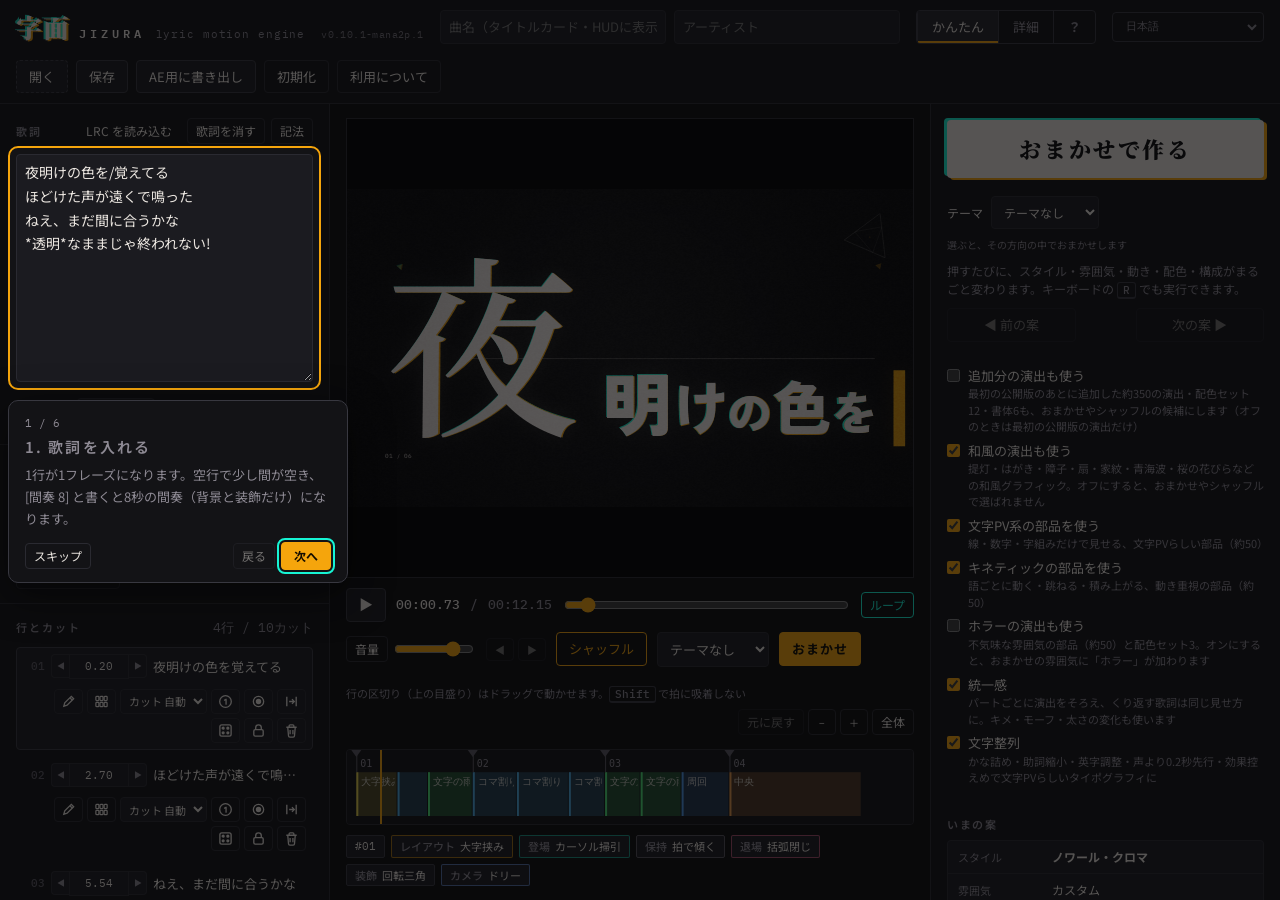
==== index.html @ fb98f635 "feat: 行開始秒の調整を上下スピンから左右ボタン（◀ 前へ / ▶ 後へ）に変更" ====
<!doctype html>
<html lang="ja">
<head>
<meta charset="utf-8">
<meta name="viewport" content="width=device-width, initial-scale=1, viewport-fit=cover">
<title>JIZURA 字面</title>
<meta name="description" content="歌詞を入れると文字PV（リリックモーション）を自動で組み立てて MP4 に書き出すブラウザアプリ">
<link rel="canonical" href="https://852wa.github.io/JIZURA/">
<link rel="alternate" hreflang="ja" href="https://852wa.github.io/JIZURA/">
<link rel="alternate" hreflang="en" href="https://852wa.github.io/JIZURA/en/">
<link rel="alternate" hreflang="zh-Hant" href="https://852wa.github.io/JIZURA/zh-hant/">
<link rel="alternate" hreflang="zh-Hans" href="https://852wa.github.io/JIZURA/zh-hans/">
<link rel="alternate" hreflang="ko" href="https://852wa.github.io/JIZURA/ko/">
<link rel="alternate" hreflang="id-ID" href="https://852wa.github.io/JIZURA/id/">
<link rel="alternate" hreflang="vi" href="https://852wa.github.io/JIZURA/vi/">
<meta property="og:type" content="website">
<meta property="og:title" content="JIZURA 字面">
<meta property="og:description" content="歌詞を入れると文字PV（リリックモーション）を自動で組み立てて MP4 に書き出すブラウザアプリ">
<meta property="og:url" content="https://852wa.github.io/JIZURA/">
<meta name="twitter:card" content="summary">
<link rel="preconnect" href="https://fonts.googleapis.com">
<link rel="preconnect" href="https://fonts.gstatic.com" crossorigin>
<style>
:root {
  color-scheme: dark;
  --ink: #0c0c0e;
  --panel: #131316;
  --raised: #1b1b20;
  --raised2: #232329;
  --line: #2a2a31;
  --line2: #383840;
  --text: #ece7e1;
  --muted: #8e8a94;
  --faint: #5d5a63;
  --amber: #f5a50c;
  --cyan: #16f4d4;
  --rose: #ff6f9c;
  --danger: #ff5a6a;
  --ui: "IBM Plex Sans JP", "Noto Sans JP", "Hiragino Sans", "Yu Gothic UI", "Meiryo", system-ui, sans-serif;
  --mono: "IBM Plex Mono", "SFMono-Regular", Consolas, monospace;
  --brand: "Zen Old Mincho", "Noto Serif JP", "Yu Mincho", serif;
  --r: 4px;
}
html, body { height: 100%; }
[hidden] { display: none !important; }
body { margin: 0; background: var(--ink); color: var(--text); font: 13px/1.5 var(--ui); -webkit-font-smoothing: antialiased; }
* { box-sizing: border-box; }
button, input, select, textarea { font: inherit; color: inherit; }
:focus-visible { outline: 2px solid var(--cyan); outline-offset: 2px; }
@media (prefers-reduced-motion: reduce) { * { transition: none !important; } }

#app { display: flex; flex-direction: column; min-height: 100%; }

/* ---------- top bar ---------- */
.bar { display: flex; align-items: center; gap: 16px; padding-block: 10px; padding-inline: 16px; border-bottom: 1px solid var(--line); background: var(--panel); flex-wrap: wrap; }
.brand { display: flex; align-items: baseline; gap: 10px; min-width: 0; }
.brand .mark { font: 900 26px/1 var(--brand); letter-spacing: 0.02em; color: var(--text); text-shadow: -2px -1px 0 rgba(22,244,212,0.85), 2px 1px 0 rgba(245,165,12,0.9); }
.brand .word { font: 600 12px/1 var(--mono); letter-spacing: 0.34em; color: var(--text); }
.brand .tag { font: 400 11px/1 var(--mono); color: var(--muted); letter-spacing: 0.08em; }
.brand .ver { font: 400 10px/1 var(--mono); color: var(--muted); opacity: 0.8; margin-left: 6px; letter-spacing: 0.04em; }
.proj { display: flex; gap: 8px; flex: 1 1 280px; min-width: 0; }
.proj input { flex: 1 1 0; min-width: 0; }
.acts { display: flex; gap: 8px; flex-wrap: wrap; }
.lang-switch { display: inline-flex; align-items: center; gap: 3px; flex: none; font: 500 11px var(--mono); border: 1px solid var(--line2); border-radius: var(--r); padding: 3px; }
.lang-switch a, .lang-switch span { display: inline-block; padding: 3px 7px; color: var(--muted); text-decoration: none; border-radius: 2px; }
.lang-switch a:hover { color: var(--text); background: var(--raised2); }
.lang-switch [aria-current=page] { color: var(--ink); background: var(--amber); }
html[lang=en] { --ui: system-ui, -apple-system, "Segoe UI", sans-serif; --brand: Georgia, "Times New Roman", serif; }
html[lang=zh-Hant] { --ui: "Noto Sans TC", "PingFang TC", "Microsoft JhengHei", system-ui, sans-serif; }
html[lang=ko] { --ui: "Noto Sans KR", "Apple SD Gothic Neo", "Malgun Gothic", system-ui, sans-serif; --brand: "Noto Serif KR", "AppleMyungjo", "Batang", serif; }
html[lang=en] .work { grid-template-columns: minmax(315px, 365px) minmax(0, 1fr) minmax(350px, 395px); }
html[lang=en] .slider { grid-template-columns: 124px minmax(0, 1fr) 36px 30px; }
html[lang=en] .now-row { grid-template-columns: 105px minmax(0, 1fr); }
html[lang=en] .font-row { grid-template-columns: 95px minmax(0, 1fr); }
html[lang=en] .ln .tools select { max-width: 130px; }
html[lang=en] .fields .field { overflow-wrap: anywhere; }
html[lang=en] .easy-grid button, html[lang=en] .tabs button { white-space: normal; line-height: 1.2; }

/* ---------- controls ---------- */
input[type=text], input[type=number], input:not([type]), select, textarea {
  background: var(--raised); border: 1px solid var(--line); border-radius: var(--r); padding: 6px 8px; min-width: 0;
}
input[type=number] { font-family: var(--mono); }
textarea { width: 100%; resize: vertical; line-height: 1.7; }
select { padding-right: 4px; }
button { background: var(--raised); border: 1px solid var(--line2); border-radius: var(--r); padding: 6px 12px; cursor: pointer; white-space: nowrap; }
button:hover { background: var(--raised2); border-color: #4a4a54; }
button:disabled { opacity: 0.45; cursor: not-allowed; }
button.small { padding: 3px 8px; font-size: 12px; }
button.ghost { background: transparent; border-color: var(--line); }
button.primary { background: var(--amber); color: #120c00; border-color: var(--amber); font-weight: 700; }
button.primary:hover { background: #ffb52a; }
button.accent { border-color: var(--amber); color: var(--amber); background: transparent; }
button.accent:hover { background: rgba(245,165,12,0.1); }
button[aria-pressed=true] { border-color: var(--cyan); color: var(--cyan); }
button.icon { padding: 4px 6px; line-height: 0; }
button.icon svg { width: 15px; height: 15px; }
label.file { position: relative; display: inline-flex; align-items: center; gap: 6px; background: var(--raised); border: 1px dashed var(--line2); border-radius: var(--r); padding: 6px 12px; cursor: pointer; }
label.file:hover { border-color: var(--amber); }
label.file input { position: absolute; inset: 0; opacity: 0; cursor: pointer; width: 100%; }
.muted { color: var(--muted); }
.mono { font-family: var(--mono); }
h2, h3 { margin: 0; font-weight: 600; }
h2 { font-size: 11px; letter-spacing: 0.18em; color: var(--muted); }
h3 { font-size: 11px; letter-spacing: 0.14em; color: var(--muted); margin-top: 18px; margin-bottom: 8px; }

/* ---------- workspace ---------- */
.work { flex: 1; display: grid; grid-template-columns: minmax(270px, 330px) minmax(0, 1fr) minmax(290px, 350px); min-height: 0; }
.col { min-width: 0; min-height: 0; }
.col-left, .col-right { background: var(--panel); overflow: auto; }
.col-left { border-right: 1px solid var(--line); }
.col-right { border-left: 1px solid var(--line); }
.sec { padding: 14px 16px; border-bottom: 1px solid var(--line); display: flex; flex-direction: column; gap: 10px; }
.sec-h { display: flex; align-items: center; justify-content: space-between; gap: 8px; }
#lyrics { min-height: 150px; font-size: 14px; }
.syntax { font-size: 12px; color: var(--muted); background: var(--raised); border: 1px solid var(--line); border-radius: var(--r); padding: 10px 12px; }
.syntax code { font-family: var(--mono); color: var(--amber); }
.syntax ul { margin: 0; padding-left: 16px; display: grid; gap: 3px; }
.row { display: flex; align-items: center; gap: 8px; flex-wrap: wrap; }
.audio-name { font-size: 12px; overflow-wrap: anywhere; }
.fields { display: grid; grid-template-columns: repeat(3, minmax(0, 1fr)); gap: 8px; }
.field { display: flex; flex-direction: column; gap: 4px; font-size: 11px; color: var(--muted); }
.field input, .field select { width: 100%; }
.tapbox { border: 1px solid var(--amber); border-radius: var(--r); padding: 10px; display: grid; gap: 8px; background: rgba(245,165,12,0.06); }
.tapbox .next { font-size: 15px; }
button.tap { font: 700 18px/1 var(--mono); letter-spacing: 0.2em; padding: 16px; background: var(--amber); color: #120c00; border-color: var(--amber); }
/* タップ同期中は行一覧の自動スクロールで押せなくなるので、左カラムの先頭に貼り付けて固定する */
.col-left > #tapPanel { position: sticky; top: 0; z-index: 20; margin: 10px 12px; background-color: var(--panel); background-image: linear-gradient(rgba(245,165,12,0.10), rgba(245,165,12,0.10)); box-shadow: 0 10px 24px rgba(0,0,0,0.5); }
.tapbox.compact .hint { display: none; }
.tapbox .tap-opts { display: flex; gap: 14px; align-items: center; flex-wrap: wrap; font-size: 12px; color: var(--muted); }
.tapbox .tap-opts label { display: inline-flex; gap: 6px; align-items: center; }
.tapbox .tap-count { margin-left: 10px; font: 700 22px/1 var(--mono); color: var(--amber); }
/* 固定レイアウトにならない広さ／高さのときは、左カラムがスクロールしないのでビューポートに重ねて固定する */
@media (max-width: 1180px), (max-height: 619px) {
  .col-left > #tapPanel { position: fixed; top: 8px; left: 8px; right: 8px; bottom: auto; margin: 0; max-height: 62vh; overflow: auto; box-shadow: 0 14px 40px rgba(0,0,0,0.6); }
}

/* line list */
#lineList { list-style: none; margin: 0; padding: 0; display: grid; gap: 6px; }
.ln { display: grid; grid-template-columns: 22px 96px minmax(0, 1fr); gap: 4px 6px; align-items: center; padding: 6px; border: 1px solid transparent; border-radius: var(--r); }
.ln:hover { background: var(--raised); }
.ln.cur { border-color: var(--line2); background: var(--raised); }
.ln .no { font: 500 11px var(--mono); color: var(--faint); text-align: right; }
.ln .time-wrap { display: inline-flex; align-items: center; position: relative; width: 100%; }
.ln .time-btn {
  background: var(--raised); border: 1px solid var(--line); color: var(--muted); cursor: pointer;
  padding: 0 4px; height: 24px; display: inline-flex; align-items: center; justify-content: center;
  font-size: 8px; line-height: 1; flex: none; width: 18px; user-select: none;
  transition: color 0.15s, border-color 0.15s, background 0.15s;
}
.ln .time-btn:hover { color: var(--text); border-color: var(--amber); background: var(--line2); }
.ln .time-btn:active { background: var(--amber); color: #120c00; }
.ln .time-prev { border-radius: var(--r) 0 0 var(--r); border-right: 0; }
.ln .time-next { border-radius: 0 var(--r) var(--r) 0; border-left: 0; }
.ln .time-wrap .time {
  border-radius: 0; text-align: center; padding: 3px 2px; min-width: 0; width: 100%; flex: 1; font-size: 11px;
}
.ln .time::-webkit-inner-spin-button, .ln .time::-webkit-outer-spin-button { -webkit-appearance: none; margin: 0; }
.ln .time { -moz-appearance: textfield; }
.ln .txt { overflow: hidden; text-overflow: ellipsis; white-space: nowrap; cursor: pointer; }
.ln .meta { grid-column: 2 / 4; display: flex; justify-content: space-between; align-items: flex-start; gap: 6px; flex-wrap: wrap; }
.ln .tools { display: flex; gap: 4px; flex: 0 1 auto; flex-wrap: wrap; justify-content: flex-end; margin-left: auto; }
.ln .tools select { padding: 2px 4px; font-size: 11px; max-width: 92px; width: auto; }
.ln .cuts { display: flex; gap: 4px; flex-wrap: wrap; min-width: 0; flex: 1 1 140px; }
.ln .cuts span { font-size: 10px; padding: 1px 6px; border-radius: 2px; border: 1px solid var(--line2); color: var(--muted); cursor: pointer; }
.ln .cuts span:hover { color: var(--text); border-color: var(--amber); }
.ln .cuts select.cut-lay { font-size: 10px; padding: 1px 4px; max-width: 112px; border: 1px solid var(--line2); border-radius: 2px; background: var(--raised); color: var(--text); }
.ln .cuts select.cut-lay.is-forced { border-color: var(--amber); color: var(--text); }
.warn-speed { display: inline-flex; align-items: center; gap: 2px; font-size: 10px; line-height: 14px; padding: 0 4px; border-radius: 3px; background: rgba(255, 90, 106, 0.18); border: 1px solid var(--danger, #ff5a6a); color: #ff8a96; font-family: var(--mono); font-weight: 600; cursor: help; vertical-align: 1px; margin-left: 6px; }

/* ---------- stage ---------- */
.col-stage { display: flex; flex-direction: column; gap: 10px; padding: 14px 16px; min-width: 0; }
.viewport { position: relative; width: 100%; background: #000; border: 1px solid var(--line); display: grid; place-items: center; overflow: hidden; }
.viewport canvas { display: block; width: 100%; height: auto; max-height: 68vh; object-fit: contain; }
.field-wide { grid-column: span 2; }
.lang-row { display: flex; align-items: center; flex-wrap: wrap; gap: 6px; margin-top: 6px; font-size: 11px; color: var(--muted); }
.lang-row select { width: auto; }
.key-badge { position: absolute; right: 10px; top: 10px; background: rgba(12,12,14,0.78); border: 1px solid var(--line2); color: #fff; padding: 3px 8px; border-radius: var(--r); font-size: 11px; pointer-events: none; letter-spacing: .04em; }
.key-badge i { display: inline-block; width: 9px; height: 9px; border-radius: 2px; margin-right: 6px; vertical-align: -1px; border: 1px solid rgba(255,255,255,.5); }
.overlay-msg { position: absolute; left: 12px; bottom: 12px; background: rgba(12,12,14,0.85); border: 1px solid var(--line2); padding: 6px 10px; border-radius: var(--r); font-size: 12px; }
.transport { display: flex; align-items: center; gap: 10px; flex-wrap: wrap; }
.transport .vol { display: inline-flex; align-items: center; gap: 4px; }
.transport .vol input[type=range] { flex: 0 0 80px; width: 80px; }
#btnLoop[data-mode="line"], #btnLoop[data-mode="cut"] { color: var(--amber); }
#btnLoop[aria-pressed="false"] { opacity: 0.55; }
.transport .tc { font: 500 13px var(--mono); font-variant-numeric: tabular-nums; }
.transport input[type=range] { flex: 1 1 160px; accent-color: var(--amber); }
button.play { width: 40px; height: 34px; padding: 0; font-size: 14px; }
/* timeline controls, export range, line tools */
.tl-bar { display: flex; justify-content: space-between; align-items: center; gap: 8px; margin: 8px 0 4px; flex-wrap: wrap; }
.tl-hint { font-size: 11px; }
.tl-btns { display: flex; gap: 4px; margin-left: auto; }
.rng-row { display: flex; align-items: center; gap: 6px; flex-wrap: wrap; margin: 10px 0 2px; font-size: 12px; }
.rng-row select { width: auto; max-width: 150px; }
.rng-lab { color: var(--muted); font-size: 11px; }
.rngInfo { font-size: 11px; }
.ln.in-range { border-color: var(--amber); }
.ln.is-inter .txt { color: var(--muted); font-style: italic; }
.ln .txt-edit { width: 100%; padding: 3px 6px; font-size: 13px; }
.ln .tools .icon[aria-pressed=true] { color: var(--amber); }
.ln .tools .del:hover { color: var(--danger); border-color: var(--danger); }
#timeline { width: 100%; height: 76px; display: block; background: var(--panel); border: 1px solid var(--line); border-radius: var(--r); cursor: pointer; touch-action: none; }
.cutinfo { display: flex; gap: 6px; flex-wrap: wrap; align-items: center; min-height: 26px; flex: none; }
.cutinfo .cut-roll { margin-left: 2px; }
.chip { font-size: 11px; padding: 2px 8px; border-radius: 2px; border: 1px solid var(--line2); color: var(--text); background: var(--raised); }
.chip b { font-weight: 500; color: var(--muted); margin-right: 5px; }
button.chip { cursor: pointer; font: inherit; }
button.chip:hover { border-color: var(--amber); color: var(--text); }
button.chip.is-forced { border-color: var(--amber); }
button.chip[aria-pressed=true] { border-color: var(--cyan); color: var(--cyan); }
.cut-pick { border: 1px solid var(--line); border-radius: var(--r); background: var(--panel); padding: 8px; max-height: min(42vh, 420px); overflow: auto; }
.cut-pick-h { display: flex; align-items: center; gap: 8px; margin-bottom: 8px; position: sticky; top: 0; background: var(--panel); z-index: 1; padding-bottom: 4px; }
.cut-pick-h strong { font-size: 12px; }
.cut-pick-h .muted { flex: 1; font-size: 11px; }
.cut-pick .tech-grid { display: grid; grid-template-columns: repeat(auto-fill, minmax(112px, 1fr)); gap: 8px; padding: 0; min-height: 96px; }
.cut-pick .tcard { cursor: pointer; width: 100%; text-align: left; }
.cut-pick .tcard.is-on { border-color: var(--amber); box-shadow: 0 0 0 1px var(--amber); }
.cut-pick .tcard canvas { width: 100%; aspect-ratio: 16 / 9; display: block; background: #0c0c0e; }
.chip { font-size: 11px; padding: 2px 8px; border-radius: 2px; border: 1px solid var(--line2); color: var(--text); background: var(--raised); }
.chip b { font-weight: 500; color: var(--muted); margin-right: 5px; }
.chip.l { border-color: rgba(245,165,12,0.6); }
.chip.e { border-color: rgba(22,244,212,0.55); }
.chip.x { border-color: rgba(255,111,156,0.6); }
.chip.h { border-color: #55525c; }
.hint { font-size: 12px; color: var(--muted); }

/* ---------- right panel ---------- */
.tabs { display: grid; grid-template-columns: repeat(4, 1fr); border-bottom: 1px solid var(--line); position: sticky; top: 0; background: var(--panel); z-index: 2; }
.tabs button { border: 0; border-radius: 0; background: transparent; padding: 11px 4px; color: var(--muted); border-bottom: 2px solid transparent; }
.tabs button[aria-selected=true] { color: var(--text); border-bottom-color: var(--amber); }
.tabpane { padding: 14px 16px 24px; }
.style-grid { display: grid; grid-template-columns: repeat(3, minmax(0, 1fr)); gap: 8px; }
.stile { display: flex; flex-direction: column; gap: 5px; padding: 0; border: 1px solid var(--line); background: transparent; border-radius: var(--r); overflow: hidden; text-align: left; }
.stile canvas { width: 100%; aspect-ratio: 16 / 9; display: block; }
.stile span { font-size: 11px; padding: 0 7px 6px; white-space: nowrap; overflow: hidden; text-overflow: ellipsis; }
.stile[aria-pressed=true] { border-color: var(--amber); box-shadow: 0 0 0 1px var(--amber); color: var(--text); }
.slider { display: grid; grid-template-columns: 96px minmax(0, 1fr) 36px 30px; gap: 8px; align-items: center; margin-bottom: 8px; }
.slider input { width: 100%; accent-color: var(--amber); }
.slider output { font: 500 11px var(--mono); color: var(--muted); text-align: right; }
.checks { display: grid; grid-template-columns: repeat(2, minmax(0, 1fr)); gap: 3px 10px; }
.checks label { display: flex; align-items: center; gap: 6px; font-size: 12px; padding: 2px 0; }
.checks input { accent-color: var(--amber); }
.tgroup .checks.tech-grid { display: grid; grid-template-columns: repeat(auto-fill, minmax(128px, 1fr)); gap: 8px; padding: 0 10px 10px; }
.tcard { display: flex; flex-direction: column; gap: 4px; padding: 0; border: 1px solid var(--line); border-radius: var(--r); overflow: hidden; background: var(--panel); cursor: pointer; }
.tcard:hover { border-color: var(--line2); }
.tcard canvas { width: 100%; aspect-ratio: 16 / 9; display: block; background: #0c0c0e; }
.tcard .tcard-name { display: flex; align-items: center; gap: 5px; font-size: 11px; padding: 0 6px 6px; min-width: 0; }
.tcard .tcard-name span { white-space: nowrap; overflow: hidden; text-overflow: ellipsis; min-width: 0; }
.tcard.set-off { opacity: 0.5; }
.group-h { display: flex; justify-content: space-between; align-items: center; margin-top: 16px; margin-bottom: 6px; }
.tgroup { border: 1px solid var(--line); border-radius: var(--r); margin-bottom: 8px; background: var(--raised); }
.tgroup summary { display: flex; justify-content: space-between; align-items: center; padding: 8px 10px; cursor: pointer; list-style: none; font-size: 12px; }
.tgroup summary::-webkit-details-marker { display: none; }
.tgroup summary::before { content: '▸'; color: var(--muted); margin-right: 8px; transition: transform .15s; }
.tgroup[open] summary::before { transform: rotate(90deg); }
.tgroup .tg-name { flex: 1; font-weight: 600; }
.tgroup .tg-cnt { color: var(--muted); font-size: 11px; }
/* locks: same look as the per-line lock button (icon ghost + SVG, accent colour while pressed) */
.tgroup summary .lk { flex: none; margin-left: 6px; }
.lk[aria-pressed="true"] { color: var(--amber); }
.tgroup .tg-tools { display: flex; gap: 6px; padding: 0 10px 8px; }
.tgroup .checks { padding: 0 10px 10px; }
.chip.t { border-color: rgba(180,140,255,0.6); }
.chip.b { border-color: rgba(120,200,120,0.55); }
.chip.c { border-color: rgba(120,170,255,0.6); }
.group-h:first-child { margin-top: 0; }
.color-row { display: grid; grid-template-columns: repeat(3, minmax(0, 1fr)); gap: 8px; }
.color-row label { display: flex; flex-direction: column; gap: 3px; font-size: 11px; color: var(--muted); }
.color-row input[type=color] { width: 100%; height: 28px; padding: 0; border: 1px solid var(--line); background: transparent; border-radius: var(--r); }
.font-row { display: grid; grid-template-columns: 70px minmax(0, 1fr); gap: 8px; align-items: center; margin-bottom: 6px; font-size: 12px; }
.progress { height: 6px; background: var(--raised2); border-radius: 3px; overflow: hidden; }
.progress i { display: block; height: 100%; width: 0; background: linear-gradient(90deg, var(--cyan), var(--amber)); }
.outbtns { display: grid; gap: 8px; margin-top: 12px; }
.outbtns button { padding: 10px 12px; }
.note { font-size: 12px; color: var(--muted); border-left: 2px solid var(--line2); padding-left: 10px; margin-top: 12px; }
.kbd { font: 500 11px var(--mono); border: 1px solid var(--line2); border-bottom-width: 2px; padding: 0 5px; border-radius: 3px; }

label.check { display: flex; align-items: flex-start; gap: 8px; margin-bottom: 8px; cursor: pointer; }
label.check input { margin: 3px 0 0; flex: none; accent-color: var(--amber); }
label.check small { display: block; font-size: 11px; color: var(--muted); }

/* ---------- modes / おまかせ ---------- */
.modes { display: inline-flex; border: 1px solid var(--line2); border-radius: var(--r); overflow: hidden; }
.modes button { border: 0; border-radius: 0; background: transparent; padding: 6px 14px; color: var(--muted); }
.modes button + button { border-left: 1px solid var(--line2); }
.modes button[aria-pressed=true] { background: var(--raised2); color: var(--text); box-shadow: inset 0 -2px 0 var(--amber); }
#app.is-easy .tabs, #app.is-easy .tabpane, #app.is-easy .pro-only { display: none !important; }
.hist-btns { display: inline-flex; gap: 4px; }
button.icon-txt { font-size: 10px; min-width: 28px; }
.transport #btnOmakase { letter-spacing: 0.08em; }

.easy { padding: 16px 16px 28px; display: grid; gap: 18px; }
.easy h3 { margin: 0 0 8px; }
.easy-hero { display: grid; gap: 10px; }
button.omakase {
  position: relative; padding: 18px 14px; font: 900 22px/1 var(--brand); letter-spacing: 0.12em;
  background: var(--text); color: var(--ink); border: 0; border-radius: var(--r);
  box-shadow: -3px -2px 0 var(--cyan), 3px 2px 0 var(--amber);
  transition: transform .12s ease, box-shadow .12s ease;
}
button.omakase:hover { background: #fff; box-shadow: -5px -3px 0 var(--cyan), 5px 3px 0 var(--amber); }
button.omakase:active { transform: translateY(1px) scale(0.99); box-shadow: -1px -1px 0 var(--cyan), 1px 1px 0 var(--amber); }
button.omakase:disabled { box-shadow: none; }
.easy-hero .hint { margin: 0; }
.hist-row { display: grid; grid-template-columns: 1fr auto 1fr; gap: 8px; align-items: center; }
.hist-row #histPos { font-size: 11px; text-align: center; min-width: 44px; }
.now { display: grid; gap: 1px; background: var(--line); border: 1px solid var(--line); border-radius: var(--r); overflow: hidden; }
.now-row { display: grid; grid-template-columns: 84px minmax(0, 1fr); gap: 10px; align-items: center; padding: 7px 10px; background: var(--raised); font-size: 12px; }
.now-row .k { color: var(--muted); font-size: 11px; }
.now-row .v { display: flex; align-items: center; gap: 8px; min-width: 0; overflow: hidden; text-overflow: ellipsis; white-space: nowrap; }
.now-row b { font-weight: 700; }
.tagl { font: 500 10px var(--mono); color: var(--cyan); border: 1px solid rgba(22,244,212,0.5); padding: 0 5px; border-radius: 2px; }
.easy-grid { display: grid; grid-template-columns: repeat(2, minmax(0, 1fr)); gap: 8px; }
.easy-grid button { padding: 10px 8px; }
.easy .fields { display: grid; grid-template-columns: repeat(3, minmax(0, 1fr)); gap: 8px; }
.easy .exp-box { margin-top: 10px; }
.swatches { display: inline-flex; gap: 3px; vertical-align: middle; }
.swatches i { width: 16px; height: 16px; border-radius: 2px; border: 1px solid rgba(255,255,255,0.18); display: inline-block; }
#paletteSwatch i { width: 22px; height: 22px; }
.toast {
  position: absolute; top: 12px; left: 50%; transform: translate(-50%, -6px); opacity: 0;
  display: flex; align-items: center; gap: 10px; max-width: calc(100% - 24px);
  background: rgba(12,12,14,0.9); border: 1px solid var(--line2); border-left: 2px solid var(--amber);
  padding: 7px 12px; border-radius: var(--r); font-size: 12px; white-space: nowrap; overflow: hidden; text-overflow: ellipsis; pointer-events: none;
  transition: opacity .2s ease, transform .2s ease;
}
.toast.in { opacity: 1; transform: translate(-50%, 0); }
.toast.out { opacity: 0; transform: translate(-50%, -6px); }

/* ---------- 利用について ---------- */
button.linkish { background: none; border: 0; padding: 4px 0; color: var(--muted); font-size: 12px; text-decoration: underline; text-underline-offset: 3px; cursor: pointer; justify-self: start; }
button.linkish:hover { color: var(--text); background: none; }
dialog.terms { width: min(520px, calc(100vw - 32px)); max-height: calc(100vh - 48px); overflow: auto; padding: 22px 24px 18px; background: var(--panel); color: var(--text); border: 1px solid var(--line2); border-radius: 8px; box-shadow: 0 20px 60px rgba(0,0,0,0.55); }
dialog.terms .reset-list { margin: 0 0 12px; padding-left: 18px; display: grid; gap: 3px; font-size: 13px; }
button.danger { background: #c9433a; border-color: #c9433a; color: #fff; font-weight: 700; }
button.danger:hover { background: #dd5146; }
.sec-btns { display: inline-flex; gap: 6px; }
.sec-btns label.file.small { padding: 3px 8px; font-size: 12px; border-style: solid; border-color: transparent; background: transparent; color: var(--fg, inherit); }
.sec-btns label.file.small:hover { border-color: var(--amber); }
dialog.terms::backdrop { background: rgba(6,6,8,0.66); }
dialog.terms h2 { font-size: 15px; letter-spacing: 0.08em; color: var(--text); margin: 0 0 14px; }
dialog.terms p { margin: 0 0 10px; line-height: 1.75; font-size: 13px; }
dialog.terms a { color: var(--cyan); word-break: break-all; }
.terms-main { border-left: 3px solid var(--amber); background: var(--raised); padding: 12px 14px 4px; border-radius: 0 var(--r) var(--r) 0; margin-bottom: 14px; }
.terms-main .terms-big { font-size: 15px; }
.terms-main strong { color: var(--amber); font-weight: 700; }
.terms-sub { color: var(--muted); font-size: 12px !important; }
.terms-note { font-size: 12px !important; }
.terms-oss { font-size: 12px; color: var(--muted); margin: 4px 0 14px; }
.terms-oss summary { cursor: pointer; }
.terms-oss p { font-size: 12px !important; margin-top: 6px; }
.terms-foot { display: flex; justify-content: space-between; align-items: center; gap: 12px; border-top: 1px solid var(--line); padding-top: 12px; }

/* ---------- fixed workspace (wide & tall enough windows) ----------
   The page no longer scrolls as a whole: the header and the preview + timeline stay put, and the
   lyrics / line list (left) and settings (right) scroll inside their own columns. */
@media (min-width: 1181px) and (min-height: 620px) {
  html.fixed-ok body { overflow: hidden; }
  html.fixed-ok #app { height: 100vh; height: 100dvh; min-height: 0; }
  html.fixed-ok .work { overflow: hidden; }
  html.fixed-ok .col-left, html.fixed-ok .col-right { overscroll-behavior: contain; }
  html.fixed-ok .col-stage { overflow: hidden auto; }
  html.fixed-ok .viewport { flex: 1 1 0; min-height: 180px; }
  html.fixed-ok .viewport canvas { max-height: none; }
}

/* ---------- responsive ---------- */
@media (max-width: 1180px) {
  .work { grid-template-columns: minmax(0, 1fr) minmax(0, 1fr); }
  html[lang=en] .work { grid-template-columns: minmax(0, 1fr) minmax(0, 1fr); }
  .col-stage { grid-column: 1 / -1; order: -1; }
  .col-left { border-right: 1px solid var(--line); }
  .col-right { border-left: 0; }
}
@media (max-width: 760px) {
  .work { grid-template-columns: minmax(0, 1fr); }
  html[lang=en] .work { grid-template-columns: minmax(0, 1fr); }
  .col-left, .col-right { border: 0; border-top: 1px solid var(--line); }
  .bar { gap: 10px; }
  .brand .tag { display: none; }
  .fields { grid-template-columns: repeat(2, minmax(0, 1fr)); }
  .easy .fields { grid-template-columns: repeat(3, minmax(0, 1fr)); }
  #app.is-easy .col-right { order: 0; border-top: 1px solid var(--line); }
  #app.is-easy .col-left { order: 1; }
  .transport .hist-btns { display: none; }
}

/* 追加分 / 和風 switches + badges */
.pick-sets { margin: 12px 0 6px; text-align: left; }
.pick-sets label.check { margin-bottom: 6px; }
.easy-hero .pick-sets { margin-top: 14px; }
.set-badge { display: inline-block; margin-left: 4px; padding: 0 4px; border: 1px solid var(--amber); border-radius: 3px; color: var(--amber); font-size: 10px; line-height: 15px; vertical-align: 1px; }
.set-badge.ex { border-color: var(--cyan, #4cc9d9); color: var(--cyan, #4cc9d9); }
.set-badge.set-horror { border-color: #c0544a; color: #e0786e; }
.set-badge.set-typo { border-color: #9aa3ad; color: #c5ccd3; }
.set-badge.set-kinetic { border-color: #7fbf6a; color: #9fd98a; }
.checks label.set-off { opacity: 0.45; }
.checks label.set-off .set-badge { border-color: var(--muted); color: var(--muted); }
.stile { position: relative; }
.stile .badges { position: absolute; top: 4px; left: 4px; padding: 0; display: flex; gap: 3px; }
.stile .set-badge { margin: 0; padding: 0 4px; font-size: 10px; line-height: 15px; background: rgba(0,0,0,0.55); }
.stile.set-off { opacity: 0.55; }

/* ---------- かんたんモードの案内ツアー ---------- */
.tour { position: fixed; inset: 0; z-index: 200; pointer-events: auto; }
.tour-spot { position: fixed; border-radius: 8px; box-shadow: 0 0 0 9999px rgba(8, 8, 10, 0.66); outline: 2px solid var(--amber); transition: all 0.22s ease; pointer-events: none; }
.tour-bub { position: fixed; width: min(340px, calc(100vw - 24px)); background: var(--panel); color: var(--text); border: 1px solid var(--line2); border-radius: 10px; padding: 14px 16px 12px; box-shadow: 0 12px 40px rgba(0,0,0,0.5); transition: top 0.22s ease, left 0.22s ease; }
.tour-step { font-size: 11px; }
.tour-title { margin: 4px 0 6px; font-size: 15px; }
.tour-text { margin: 0 0 12px; font-size: 13px; line-height: 1.7; color: var(--muted); }
.tour-nav { display: flex; gap: 6px; align-items: center; }
.tour-sp { flex: 1; }
.tour-btn { min-width: 30px; font-weight: 700; }
button.small.primary { padding: 4px 12px; }

.lang-switch select { font: 500 11px var(--mono); padding: 3px 6px; width: auto; background: transparent; color: var(--muted); border: none; }
.sr-only { position: absolute; width: 1px; height: 1px; overflow: hidden; clip: rect(0 0 0 0); white-space: nowrap; }
.unify-box { margin-bottom: 10px; padding-bottom: 6px; border-bottom: 1px solid var(--line); }
.center-dir { gap: 6px; margin: -2px 0 8px 26px; font-size: 12px; }
.center-dir select { width: auto; }

/* ================= スマホ mode (#app.is-mobile) =================
   one column: sticky header with おまかせ, the preview right under it, then folding sections */
.omk-top, .menu-btn { display: none; }
.mode-mobile { display: none; }
@media (max-width: 900px), (pointer: coarse) { .mode-mobile { display: inline-block; } }
#app.is-mobile .mode-mobile { display: inline-block; }
#app.is-mobile .bar { position: sticky; top: 0; z-index: 40; gap: 8px; padding: 8px 10px; }
#app.is-mobile .brand .tag, #app.is-mobile .brand .word, #app.is-mobile .tour-btn { display: none; }
#app.is-mobile .brand .mark { font-size: 22px; }
#app.is-mobile .omk-top, #app.is-mobile .menu-btn { display: inline-block; }
#app.is-mobile .omk-top { order: 2; margin-left: auto; padding: 9px 16px; font-size: 15px; }
#app.is-mobile .menu-btn { order: 3; padding: 9px 10px; }
#app.is-mobile .modes { order: 4; flex: 1 1 100%; }
#app.is-mobile .modes button { flex: 1 1 0; padding: 7px 4px; }
#app.is-mobile .proj, #app.is-mobile .acts, #app.is-mobile .lang-switch { display: none; order: 5; flex: 1 1 100%; }
#app.is-mobile.menu-open .proj, #app.is-mobile.menu-open .acts, #app.is-mobile.menu-open .lang-switch { display: flex; }
#app.is-mobile .acts > * { flex: 1 1 auto; }
#app.is-mobile .work { display: flex; flex-direction: column; overflow: visible; }
#app.is-mobile .col-left, #app.is-mobile .col-right { overflow: visible; border: 0; border-top: 1px solid var(--line); }
#app.is-mobile .col-stage { order: -1; position: sticky; top: var(--mbar, 96px); z-index: 30; background: var(--ink); padding: 8px 10px; gap: 6px; box-shadow: 0 8px 18px rgba(0,0,0,0.45); }
#app.is-mobile .viewport canvas { max-height: 34vh; }
#app.is-mobile .tl-bar, #app.is-mobile #timeline, #app.is-mobile .cutinfo, #app.is-mobile .transport .vol, #app.is-mobile #btnLoop, #app.is-mobile #btnShuffle, #app.is-mobile #btnOmakase { display: none; }
#app.is-mobile .transport { gap: 8px; flex-wrap: nowrap; }
#app.is-mobile .transport .hist-btns { display: inline-flex; }
#app.is-mobile .col-right { order: 0; }
#app.is-mobile .col-left { order: 1; }
#app.is-mobile .easy-hero .omakase { display: none; }
#app.is-mobile button, #app.is-mobile select, #app.is-mobile input[type=text], #app.is-mobile label.file { min-height: 40px; }
#app.is-mobile button.small, #app.is-mobile .ln button, #app.is-mobile .ln select { min-height: 34px; }
#app.is-mobile .easy .fields, #app.is-mobile .fields { grid-template-columns: repeat(2, minmax(0, 1fr)); }
/* folding sections: tap the heading */
#app.is-mobile .sec > .sec-h h2 { cursor: pointer; font-size: 13px; }
#app.is-mobile .sec > .sec-h h2::before { content: '▾'; display: inline-block; width: 1.2em; color: var(--amber); }
#app.is-mobile .sec.fold > .sec-h h2::before { content: '▸'; }
#app.is-mobile .sec.fold > :not(.sec-h) { display: none !important; }
/* lines: one compact row each, tap to open its tools */
#app.is-mobile .ln { grid-template-columns: 22px minmax(0, 1fr); padding: 8px 6px; }
#app.is-mobile .ln .time-wrap, #app.is-mobile .ln .time { display: none; }
#app.is-mobile .ln .meta { display: none; grid-column: 1 / -1; }
#app.is-mobile .ln.open .meta { display: block; }
#app.is-mobile .ln .txt { white-space: nowrap; overflow: hidden; text-overflow: ellipsis; }
#app.is-mobile .ln.open .txt { white-space: normal; }
.exp-share { width: 100%; margin-bottom: 8px; }
#app.is-mobile .transport .tc.muted, #app.is-mobile #timeDur { display: none; }
#app.is-mobile .transport input[type=range] { flex: 1 1 40px; min-width: 0; }
#app.is-mobile .transport .hist-btns button { min-width: 36px; padding: 4px 8px; }
#app.is-mobile button.play { flex: none; width: 44px; }

/* カットの開始時刻 (詳細モード) and the cut playing now */
.ln .cut-pair { display: inline-flex; min-width: 0; gap: 2px; align-items: center; }
.ln .cut-time { width: 64px; font-size: 11px; padding: 2px 4px; }
.ln .cut-time.is-forced { border-color: var(--amber); }
.ln .cut-lay.playing { box-shadow: 0 0 0 2px var(--amber); }
.theme-row { display: flex; align-items: center; gap: 8px; flex-wrap: wrap; font-size: 12px; margin-top: 8px; }
.theme-row select { min-width: 9em; }
#app.is-easy .ln .cut-pair { display: none; }
.outbtns.out-png { grid-template-columns: repeat(auto-fit, minmax(140px, 1fr)); margin-top: 8px; }
.outbtns.out-png button { padding: 8px 10px; font-size: 12px; }
/* layout menus are filled on first use: keep their width fixed so nothing jumps */
.ln .cuts select.cut-lay { width: 112px; }
.ln .tools select.lay { width: 112px; }
.overlay-list { display: flex; flex-direction: column; gap: 6px; }
.overlay-item { display: flex; align-items: center; gap: 8px; padding: 4px 8px; background: var(--raised); border: 1px solid var(--line); border-radius: var(--r); font-size: 11px; }
.overlay-item img { width: 32px; height: 32px; object-fit: contain; background: #000; border-radius: 2px; }
.overlay-item .ov-name { flex: 1; overflow: hidden; text-overflow: ellipsis; white-space: nowrap; }
.overlay-item label { display: inline-flex; align-items: center; gap: 3px; font-size: 10px; color: var(--muted); }

/* ---------- 6 Variants Selector ---------- */
.variants-grid {
  display: grid;
  grid-template-columns: repeat(3, 1fr);
  gap: 12px;
  max-height: 68vh;
  overflow-y: auto;
  padding: 4px;
}
@media (max-width: 680px) {
  .variants-grid { grid-template-columns: repeat(2, 1fr); gap: 8px; }
}
@media (max-width: 440px) {
  .variants-grid { grid-template-columns: 1fr; }
}
.variant-card {
  background: var(--bg-card, rgba(255,255,255,0.04));
  border: 1px solid var(--border, rgba(255,255,255,0.12));
  border-radius: 8px;
  padding: 8px;
  cursor: pointer;
  display: flex;
  flex-direction: column;
  gap: 6px;
  text-align: left;
  transition: transform 0.15s ease, border-color 0.15s ease, box-shadow 0.15s ease;
  user-select: none;
}
.variant-card:hover, .variant-card:focus-visible {
  border-color: var(--cyan, #00e5ff);
  transform: translateY(-2px);
  box-shadow: 0 4px 14px rgba(0, 229, 255, 0.22);
  outline: none;
}
.variant-cv-wrap {
  width: 100%;
  aspect-ratio: 16 / 9;
  background: #000;
  border-radius: 4px;
  overflow: hidden;
  display: flex;
  align-items: center;
  justify-content: center;
  border: 1px solid rgba(255,255,255,0.08);
}
.variant-cv {
  width: 100%;
  height: 100%;
  object-fit: contain;
  display: block;
}
.variant-header {
  display: flex;
  align-items: center;
  justify-content: space-between;
  gap: 6px;
}
.variant-title {
  font-weight: 600;
  font-size: 0.85rem;
  color: var(--fg, #eee);
  white-space: nowrap;
  overflow: hidden;
  text-overflow: ellipsis;
}
.variant-tag {
  font-size: 0.68rem;
  padding: 2px 5px;
  border-radius: 3px;
  background: rgba(0, 229, 255, 0.14);
  color: var(--cyan, #00e5ff);
  white-space: nowrap;
}
.variant-desc {
  font-size: 0.72rem;
  color: var(--muted, #999);
  line-height: 1.35;
  margin: 0;
}

</style>
</head>
<body>
<div id="tour" class="tour" hidden role="dialog" aria-modal="true" aria-labelledby="tourTitle">
  <div class="tour-spot"></div>
  <div class="tour-bub">
    <div class="tour-step mono muted"></div>
    <h3 id="tourTitle" class="tour-title"></h3>
    <p class="tour-text"></p>
    <div class="tour-nav"><button class="tour-skip ghost small">スキップ</button><span class="tour-sp"></span><button class="tour-prev ghost small">戻る</button><button class="tour-next primary small">次へ</button></div>
  </div>
</div>
<div id="app">
  <header class="bar">
    <div class="brand"><span class="mark" aria-hidden="true">字面</span><span class="word">JIZURA</span><span class="tag">lyric motion engine</span><span class="ver">v0.10.1-mana2p.1</span></div>
    <div class="proj">
      <input id="songTitle" type="text" placeholder="曲名（タイトルカード・HUDに表示）" aria-label="曲名">
      <input id="songArtist" type="text" placeholder="アーティスト" aria-label="アーティスト">
    </div>
    <button id="btnOmakaseTop" class="primary omk-top" title="スタイル・雰囲気・演出・配色をまるごとランダムに">おまかせ</button>
    <button id="btnMenu" class="ghost menu-btn" aria-expanded="false" aria-controls="appMenu">メニュー</button>
    <div class="modes" role="group" aria-label="表示モード">
      <button id="modeMobile" class="mode-mobile" aria-pressed="false" title="スマホ向けの画面（おまかせを上に固定、行はたたんで表示）">スマホ</button>
      <button id="modeEasy" aria-pressed="false" title="おまかせボタン中心のシンプルな画面">かんたん</button>
      <button id="modePro" aria-pressed="true" title="すべての設定を表示">詳細</button>
      <button id="btnTour" class="ghost tour-btn" title="かんたんモードの使い方を案内します" aria-label="使い方の案内">？</button>
    </div>
    <label class="lang-switch"><span class="sr-only">Language</span><select aria-label="Language" onchange="if(this.value)location.href=this.value"><option value="index.html" lang="ja" selected>日本語</option><option value="en/index.html" lang="en">English</option><option value="zh-hant/index.html" lang="zh-Hant">繁體中文</option><option value="zh-hans/index.html" lang="zh-Hans">简体中文</option><option value="ko/index.html" lang="ko">한국어</option><option value="id/index.html" lang="id-ID">Bahasa Indonesia</option><option value="vi/index.html" lang="vi">Tiếng Việt</option></select></label>
    <div class="acts">
      <label class="file" title="保存したプロジェクト(.json)を開く">開く<input id="fileProject" type="file" accept=".json,application/json"></label>
      <button id="btnSave" title="プロジェクトを .json で保存">保存</button>
      <button id="btnAE" title="After Effects パネル用の構成データを書き出す">AE用に書き出し</button>
      <button id="btnReset" class="ghost" title="歌詞・曲・設定・履歴をすべて消して、最初の状態に戻します">初期化</button>
      <button id="btnTerms" class="ghost terms-open" title="出力物の権利とライセンス">利用について</button>
    </div>
  </header>

  <main class="work">
    <!-- ================= left: lyrics & timing ================= -->
    <section class="col col-left" aria-label="歌詞とタイミング">
      <div id="tapPanel" class="tapbox" hidden>
          <div class="hint">曲に合わせて、各行が始まる瞬間に <span class="kbd">Space</span> かボタンを押してください。押し間違えたら <span class="kbd">Backspace</span> か「1つ戻る」。途中の行からやり直すときは、行一覧の ◎ を押します。1行に複数のカットがあるときは、カットが切り替わる瞬間に <span class="kbd">Tab</span> を押すと、その行のカットの開始時刻も合わせられます。</div>
          <div class="tap-opts"><label>速さ <select id="tapRate" aria-label="タップ中の再生速度"><option value="1">1×</option><option value="0.75">0.75×</option><option value="0.5">0.5×</option></select></label><label><input type="checkbox" id="tapCount"> カウントダウン</label></div>
          <div class="next">次: <b id="tapLine">—</b><b id="tapCountNum" class="tap-count" hidden></b></div>
          <button id="tapBtn" class="tap">TAP</button>
          <button id="tapBack" class="ghost">1つ戻る</button>
          <button id="tapStop" class="ghost">終了する</button>
      </div>
      <div class="sec">
        <div class="sec-h"><h2>歌詞</h2><span class="sec-btns"><label class="file ghost small" title="LRC ファイル（タイムスタンプ付きの歌詞）を読み込み、今の歌詞と置き換えます（「元に戻す」で戻せます）">LRC を読み込む<input id="fileLrc" type="file" accept=".lrc,.txt,text/plain"></label><button id="btnClearLyrics" class="ghost small" title="歌詞と、行ごとのタイミング・指定・書き出す範囲を消します（「元に戻す」か Ctrl+Z で戻せます）">歌詞を消す</button><button id="btnSyntax" class="ghost small" aria-expanded="false">記法</button></span></div>
        <textarea id="lyrics" rows="9" spellcheck="false" aria-label="歌詞（1行 = 1フレーズ）"></textarea>
        <label class="lang-row">歌詞の言語<select id="lyricLang"><option value="auto">自動判定</option><option value="ja">日本語</option><option value="zh-Hant">繁體中文</option><option value="zh-Hans">简体中文</option><option value="ko">한국어</option><option value="en">English</option></select><span id="langNote" class="muted"></span></label>
        <div id="syntax" class="syntax" hidden>
          <ul>
            <li>1行が1フレーズ。空行は少し間を空けます</li>
            <li><code>夜明けの色を/覚えてる</code> … <code>/</code> でカットの切れ目を指定</li>
            <li><code>*透明*</code> … 強調（大きく・インパクト寄りの演出）</li>
            <li>行末の <code>!</code> … フラッシュと揺れを入れる</li>
            <li><code>歌詞|ruby or note</code> … 注釈レイアウトの小さな文字</li>
            <li><code>[01:23.45]歌詞</code> … LRC のタイムスタンプをそのまま使用</li>
            <li><code>[間奏 8]</code> … 8秒の間奏（歌詞は出さず、背景と装飾だけ）。秒数を省くと4秒、タップ同期やマーカーで長さを合わせられます</li>
            <li><code>#</code> で始まる行 … コメント（無視）</li>
          </ul>
        </div>
      </div>

      <div class="sec">
        <div class="sec-h"><h2>曲とタイミング</h2></div>
        <div id="audioName" class="muted audio-name">曲なし（読み込むと拍を検出してカットを合わせます）</div>
        <div class="row">
          <label class="file" title="mp3 / wav / m4a など">曲を読み込む<input id="audioFile" type="file" accept="audio/*,.mp3,.wav,.m4a,.aac,.ogg,.flac"></label>
          <button id="btnTap" title="曲を再生しながら各行の頭でタップ">タップで同期</button>
          <button id="btnDraftTimes" class="ghost" title="曲の音の立ち上がり（オンセット・ビート）に合わせて全行の頭タイミングを自動で下書き配置します">曲から下書き</button>
        </div>
        <div class="fields pro-only">
          <label class="field">BPM<input id="bpm" type="number" min="0" max="300" step="0.1" placeholder="自動"></label>
          <label class="field">開始(秒)<input id="offset" type="number" min="0" step="0.05"></label>
          <label class="field">行の長さ<input id="lineScale" type="number" min="0.4" max="3" step="0.05"></label>
        </div>
        <div class="row pro-only">
          <label class="row" style="gap:6px"><input id="snap" type="checkbox"> 拍にスナップ</label>
          <button id="btnResetTimes" class="ghost small">手動タイミングを消す</button>
        </div>
      </div>

      <div class="sec">
        <div class="sec-h"><h2>行とカット</h2><span id="linesInfo" class="muted mono"></span></div>
        <ol id="lineList"></ol>
      </div>
    </section>

    <!-- ================= center: stage ================= -->
    <section class="col col-stage" aria-label="プレビュー">
      <div class="viewport" id="viewport"><canvas id="view" width="1280" height="720"></canvas><div id="viewMsg" class="overlay-msg" hidden></div><div id="keyBadge" class="key-badge" hidden></div><div id="toast" class="toast" role="status" aria-live="polite" hidden></div></div>
      <div class="transport">
        <button id="btnPlay" class="play" aria-label="再生">▶</button>
        <span id="timeNow" class="tc">00:00.00</span><span class="tc muted">/</span><span id="timeDur" class="tc muted">00:00.00</span>
        <input id="scrub" type="range" min="0" max="10000" value="0" aria-label="再生位置">
        <button id="btnLoop" class="ghost small" aria-pressed="true" title="全体を繰り返し">ループ</button>
        <span class="vol"><button id="btnMute" class="ghost small" aria-pressed="false" title="クリックで消音／解除（プレビューだけ。書き出しの音量は変わりません）">音量</button><input id="vol" type="range" min="0" max="100" value="80" aria-label="プレビューの音量"></span>
        <span class="hist-btns">
          <button id="btnPrev" class="ghost small icon-txt" title="前の案に戻る" aria-label="前の案">◀</button>
          <button id="btnNext" class="ghost small icon-txt" title="次の案へ進む" aria-label="次の案">▶</button>
        </span>
        <button id="btnShuffle" class="accent" title="設定はそのままで構成だけ再抽選（ロックした行は維持）">シャッフル</button>
        <select class="themeSel" aria-label="おまかせのテーマ" title="おまかせのテーマ（選ぶと、その方向の中でおまかせします。必要な部品のスイッチもオンになります）"><option value="">テーマなし</option><option value="lyricpv">文字PV</option><option value="kinetic">キネティック</option><option value="wa">和風</option><option value="horror">ホラー</option><option value="pop">ポップ</option><option value="ballad">バラード</option></select>
        <button id="btnOmakase" class="primary" title="スタイル・雰囲気・演出・配色をまるごとランダムに（キー R）">おまかせ</button>
      </div>
      <div class="tl-bar">
        <span class="tl-hint muted">行の区切り（上の目盛り）はドラッグで動かせます。<span class="kbd">Shift</span> で拍に吸着しない</span>
        <span class="tl-btns">
          <button id="btnUndoEdit" class="ghost small" title="歌詞・タイミングの変更を元に戻す（Ctrl+Z）" disabled>元に戻す</button>
          <button id="tlOut" class="ghost small icon-txt" title="縮小" aria-label="タイムラインを縮小">−</button>
          <button id="tlIn" class="ghost small icon-txt" title="拡大（タイムライン上でホイールでも）" aria-label="タイムラインを拡大">＋</button>
          <button id="tlFit" class="ghost small" title="全体を表示">全体</button>
        </span>
      </div>
      <canvas id="timeline" aria-label="タイムライン（クリックで移動・行の区切りはドラッグで調整）"></canvas>
      <div class="cutinfo" id="cutInfo"></div>
      <div id="cutPick" class="cut-pick pro-only" hidden>
        <div class="cut-pick-h">
          <strong id="cutPickTitle">手法</strong>
          <span class="muted" id="cutPickHint">このカットだけ差し替え</span>
          <button type="button" id="cutPickAuto" class="ghost small">自動</button>
          <button type="button" id="cutPickClose" class="ghost small" aria-label="閉じる">✕</button>
        </div>
        <div id="cutPickGrid" class="tech-grid checks"></div>
      </div>
    </section>

    <!-- ================= right: look & output ================= -->
    <section class="col col-right" aria-label="スタイルと書き出し">
      <div id="easyPanel" class="easy" hidden>
        <div class="easy-hero">
          <button id="btnOmakaseBig" class="omakase">おまかせで作る</button>
          <label class="theme-row">テーマ<select class="themeSel" aria-label="おまかせのテーマ"><option value="">テーマなし</option><option value="lyricpv">文字PV</option><option value="kinetic">キネティック</option><option value="wa">和風</option><option value="horror">ホラー</option><option value="pop">ポップ</option><option value="ballad">バラード</option></select><small class="muted">選ぶと、その方向の中でおまかせします</small></label>
          <p class="hint">押すたびに、スタイル・雰囲気・動き・配色・構成がまるごと変わります。キーボードの <span class="kbd">R</span> でも実行できます。</p>
          <div class="hist-row">
            <button id="btnPrev2" class="ghost">◀ 前の案</button>
            <span id="histPos" class="muted mono"></span>
            <button id="btnNext2" class="ghost">次の案 ▶</button>
          </div>
          <div class="pick-sets">
            <label class="check"><input id="eExtra" class="extra-toggle" type="checkbox"><span>追加分の演出も使う<small>最初の公開版のあとに追加した約350の演出・配色セット12・書体6も、おまかせやシャッフルの候補にします（オフのときは最初の公開版の演出だけ）</small></span></label>
            <label class="check"><input id="eWa" class="wa-toggle" type="checkbox" checked><span>和風の演出も使う<small>提灯・はがき・障子・扇・家紋・青海波・桜の花びらなどの和風グラフィック。オフにすると、おまかせやシャッフルで選ばれません</small></span></label>
            <label class="check"><input class="typo-toggle" type="checkbox" checked><span>文字PV系の部品を使う<small>線・数字・字組みだけで見せる、文字PVらしい部品（約50）</small></span></label>
            <label class="check"><input class="kinetic-toggle" type="checkbox" checked><span>キネティックの部品を使う<small>語ごとに動く・跳ねる・積み上がる、動き重視の部品（約50）</small></span></label>
            <label class="check"><input class="horror-toggle" type="checkbox"><span>ホラーの演出も使う<small>不気味な雰囲気の部品（約50）と配色セット3。オンにすると、おまかせの雰囲気に「ホラー」が加わります</small></span></label>
            <label class="check"><input class="unify-toggle" type="checkbox" checked><span>統一感<small>パートごとに演出をそろえ、くり返す歌詞は同じ見せ方に。キメ・モーフ・太さの変化も使います</small></span></label>
            <label class="check"><input class="typeset-toggle" type="checkbox" checked><span>文字整列<small>かな詰め・助詞縮小・英字調整・声より0.2秒先行・効果控えめで文字PVらしいタイポグラフィに</small></span></label>
          </div>
        </div>
        <div class="easy-sec">
          <h3>いまの案</h3>
          <div id="easyNow" class="now"></div>
        </div>
        <div class="easy-sec">
          <h3>ここだけ変える</h3>
          <div class="easy-grid">
            <button id="eStyle" title="スタイルだけ別のものに">スタイル</button>
            <button id="ePalette" title="アクセント・ズレ色A/Bをランダムに">配色</button>
            <button id="eMood" title="動き・グリッチ・使う手法の雰囲気だけ">雰囲気</button>
            <button id="eCut" title="レイアウトと動きの組み合わせだけ">構成</button>
          </div>
        </div>
        <div class="easy-sec">
          <h3>書き出し</h3>
          <div class="fields">
            <label class="field">画面比<select id="eAspect"><option value="16:9">16:9</option><option value="9:16">9:16 縦</option><option value="4:3">4:3</option><option value="3:4">3:4 縦</option><option value="1:1">1:1</option><option value="4:5">4:5 縦</option><option value="21:9">21:9</option></select></label>
            <label class="field">解像度<select id="eRes"><option value="720">720p</option><option value="1080">1080p</option><option value="1440">1440p</option><option value="2160">4K</option></select></label>
            <label class="field">fps<select id="eFps"><option>24</option><option>30</option><option>60</option></select></label>
            <label class="field field-wide">背景<select id="eKey"><option value="off">通常（スタイルの背景）</option><option value="green">グリーンバック（合成用）</option><option value="black">ブラックバック（合成用）</option></select></label>
          </div>
          <label class="check center-free"><input id="eCenter" class="center-toggle" type="checkbox"><span>中央を空ける（キャラクター用）<small>中央にキャラクターなどを重ねる前提で、文字と演出を横長の画面では左右、縦長の画面では上下に、行ごとに交互に置きます。背景と画面効果は全体のままです（プレビューには空ける範囲を点線で表示）</small></span></label>
          <label class="row center-dir" hidden>縦長のとき<select class="centerDirSel" aria-label="縦長の画面での分け方"><option value="tb">上下に分ける</option><option value="lr">左右に分ける</option></select></label>
          <div class="rng-row"><span class="rng-lab">書き出す範囲</span><select class="rngFrom" aria-label="書き出す範囲の最初の行"></select><span class="muted">〜</span><select class="rngTo" aria-label="書き出す範囲の最後の行"></select><span class="rngInfo muted mono"></span></div>
          <div class="outbtns"><button id="eMP4" class="primary">MP4 を書き出す</button><button id="eMP4File" class="ghost mp4file" hidden title="保存先のファイルを先に選び、そこへ直接書き込みます。長い曲・1080p 以上でブラウザのメモリが足りずに失敗するときに使ってください（Chrome / Edge）">大きな動画用（ファイルに直接保存）</button><button id="eLRC" class="ghost" title="各行の開始時刻を付けた歌詞（.lrc）を書き出します。書き出す範囲を選んでいるときは、その行だけを動画の頭からの時刻で書き出します">LRC を書き出す</button></div>
          <div class="outbtns out-png"><button id="ePNG" class="ghost">連番PNG（ZIP）</button><button id="ePNGA" class="ghost">透過PNG（ZIP・背景なし）</button><button id="ePNGL" class="ghost" title="後景（背景のグラフィックと歌詞の後ろの装飾）と前景（歌詞とその装飾・ゴースト）を、別々のフォルダ（back / front）に透過PNGで書き出します。画面全体の演出は両方にかかるので、前景を後景の上に重ねると通常の見た目になります">透過PNG 前景／後景（ZIP）</button></div>
          <button class="terms-open linkish">書き出した動画の権利について</button>
          <div class="exp-box" hidden>
            <button class="exp-share primary" hidden>共有して保存</button>
            <div class="progress"><i class="exp-bar"></i></div>
            <div class="row" style="justify-content:space-between;margin-top:6px"><span class="exp-text muted mono">—</span><button class="exp-cancel ghost small">中止</button></div>
          </div>
        </div>
      </div>
      <nav class="tabs" role="tablist">
        <button role="tab" data-tab="style" aria-selected="true">スタイル</button>
        <button role="tab" data-tab="fx" aria-selected="false">演出</button>
        <button role="tab" data-tab="tech" aria-selected="false">手法</button>
        <button role="tab" data-tab="media" aria-selected="false">素材</button>
        <button role="tab" data-tab="out" aria-selected="false">書き出し</button>
      </nav>

      <div class="tabpane" data-pane="style">
        <div id="styleGrid" class="style-grid"></div>
        <h3>フォントの役割</h3>
        <div id="fontRoles"></div>
        <div class="row" style="margin-top:8px">
          <input id="localFont" type="text" placeholder="PCのフォント名（例: 游明朝）" style="flex:1">
          <button id="btnAddFont">追加</button>
        </div>
        <div class="row" style="margin-top:8px"><label class="file">フォントファイル（.ttf/.otf）<input id="fontFile" type="file" accept=".ttf,.otf,.woff,.woff2"></label></div>
        <h3>アクセント・ズレ色</h3>
        <label class="check"><input id="accentOn" type="checkbox"><span>自分の色で上書き<small>全シーンに適用。背景に合わせて明るさを自動調整します</small></span></label>
        <div class="color-row" id="colorRowAccent"></div>
        <div class="row" style="margin-top:10px">
          <button id="btnRandPalette" class="accent">ランダムに配色</button>
          <div id="paletteSwatch" class="swatches" aria-hidden="true"></div>
        </div>
        <h3>背景・文字色</h3>
        <label class="check"><input id="colorOn" type="checkbox"><span>メインの背景と文字を自分の色にする</span></label>
        <div class="color-row" id="colorRow"></div>
      </div>

      <div class="tabpane" data-pane="fx" hidden>
        <div class="unify-box">
          <label class="check"><input class="unify-toggle" type="checkbox" checked><span>統一感<small>パート演出統一、繰り返し共通化、キメ、モーフ、太さ</small></span></label>
          <label class="check"><input class="typeset-toggle" type="checkbox" checked><span>文字整列<small>かな詰め、助詞・英字調整、0.2秒先行、効果控えめ</small></span></label>
        </div>
        <div id="fxSliders"></div>
        <div class="row" style="margin-top:6px">
          <label class="row" style="gap:6px"><input id="fxFlash" type="checkbox"> フラッシュ</label>
          <label class="row" style="gap:6px">コマ打ち <select id="fxKoma" title="動きを何枚/秒で描くか（出力fpsとは別）"><option value="0">フル（出力fpsのまま）</option><option value="12">2コマ打ち（12枚/秒）</option><option value="8">3コマ打ち（8枚/秒）</option></select></label>
        </div>
        <div class="row" style="margin-top:6px">
          <label class="row" style="gap:6px" title="レイアウトや装飾が添える「No.01」「#03」のような数字を描きません（歌詞に含まれる数字はそのまま）"><input id="fxHideNo" type="checkbox"> 飾りの数字を消す</label>
          <label class="row" style="gap:6px" title="レイアウトや装飾が添える「00:12.34」のような時刻を描きません（歌詞に含まれる時刻はそのまま）"><input id="fxHideTime" type="checkbox"> 飾りの時刻を消す</label>
        </div>
        <div class="fields" style="margin-top:12px">
          <label class="field">HUD<select id="fxHud"><option value="auto">スタイル次第</option><option value="on">常に表示</option><option value="off">表示しない</option></select></label>
          <label class="field">シード<input id="seed" type="number" step="1"></label>
          <label class="field">&nbsp;<button id="btnSeed" class="ghost">新しいシード</button></label>
        </div>
        <p class="note">同じシードなら同じ構成になります。行ごとの「再抽選」「ロック」は左の行リストから。</p>
      </div>

      <div class="tabpane" data-pane="tech" hidden>
        <div class="pick-sets">
          <label class="check"><input id="tExtra" class="extra-toggle" type="checkbox"><span>追加分の演出も使う<small>「追加」印の手法・スタイル・書体。オフのときは、おまかせやシャッフルで最初の公開版の演出だけを使います</small></span></label>
          <label class="check"><input id="tWa" class="wa-toggle" type="checkbox" checked><span>和風の演出も使う<small>「和」印の手法とスタイル。オフにすると、おまかせやシャッフルでは選ばれません（追加分の判定のあとに適用。行ごとに手動で指定した場合は使えます）</small></span></label>
          <label class="check"><input class="typo-toggle" type="checkbox" checked><span>文字PV系の部品を使う<small>「文」印の手法。オフにすると、おまかせやシャッフルでは選ばれません</small></span></label>
          <label class="check"><input class="kinetic-toggle" type="checkbox" checked><span>キネティックの部品を使う<small>「キ」印の手法。オフにすると、おまかせやシャッフルでは選ばれません</small></span></label>
          <label class="check"><input class="horror-toggle" type="checkbox"><span>ホラーの演出も使う<small>「ホ」印の手法とスタイル。おまかせでは雰囲気が「ホラー」のときだけ使います</small></span></label>
        </div>
        <div class="row" style="margin-bottom:10px"><input id="techFilter" type="text" placeholder="手法を名前で絞り込み" style="flex:1" aria-label="手法を名前で絞り込み"><span id="techTotal" class="muted mono"></span></div>
        <p class="note">画面に見えているプレビューは自動でループします。</p>
        <div id="techLists"></div>
      </div>

      <div class="tabpane" data-pane="media" hidden>
        <h3>背景メディア（写真・イラスト）</h3>
        <p class="note">文字の後ろに敷く画像を設定します。</p>
        <div class="row" style="margin-top:6px;gap:8px">
          <label class="file">画像を選択<input id="mediaBgFile" type="file" accept="image/*"></label>
          <button id="mediaBgClear" class="ghost small">削除</button>
        </div>
        <div class="row" style="margin-top:6px;gap:10px">
          <label class="row" style="gap:4px">フィット <select id="mediaBgFit"><option value="cover">画面全体 (cover)</option><option value="contain">全体を収める (contain)</option></select></label>
          <label class="row" style="gap:4px">不透明度 <input id="mediaBgOpacity" type="range" min="0" max="1" step="0.05" value="1" style="width:70px"></label>
        </div>

        <h3 style="margin-top:16px">前景メディア（被写体・切り抜き）</h3>
        <p class="note">文字の手前に被写体を重ねることで、<strong>文字が被写体の後ろに回る立体的な演出</strong>になります。</p>
        <div class="row" style="margin-top:6px;gap:8px">
          <label class="file">透過画像／GB画像を選択<input id="mediaFgFile" type="file" accept="image/*"></label>
          <button id="mediaFgClear" class="ghost small">削除</button>
        </div>
        <div class="row" style="margin-top:6px;gap:10px">
          <label class="row" style="gap:6px"><input id="mediaFgChroma" type="checkbox"> グリーンバック自動除去（緑抜き）</label>
          <label class="row" style="gap:4px">不透明度 <input id="mediaFgOpacity" type="range" min="0" max="1" step="0.05" value="1" style="width:70px"></label>
        </div>

        <h3 style="margin-top:16px">オーバーレイ素材（透過素材・ステッカー）</h3>
        <p class="note">グリーンバック素材や透過PNGを何枚でも重ねて合成できます。</p>
        <div class="row" style="margin-top:6px;gap:8px">
          <label class="file">素材を追加<input id="mediaOverlayFile" type="file" accept="image/*" multiple></label>
        </div>
        <div id="mediaOverlayList" class="overlay-list" style="margin-top:8px"></div>

        <h3 style="margin-top:16px">プロジェクトまるごと保存</h3>
        <p class="note">曲（音声データ）や設定、読み込んだ画像素材を<strong>すべて1ファイルにパッケージして保存</strong>します。別のPCやブラウザでも完全に再現できます。</p>
        <div class="row" style="margin-top:6px">
          <button id="btnSaveBundle" class="primary">曲・素材入りパッケージを保存 (.jizura.json)</button>
        </div>
      </div>

      <div class="tabpane" data-pane="out" hidden>
        <div class="fields">
          <label class="field">画面比<select id="outAspect"><option value="16:9">16:9</option><option value="9:16">9:16 縦</option><option value="4:3">4:3</option><option value="3:4">3:4 縦</option><option value="1:1">1:1</option><option value="4:5">4:5 縦</option><option value="21:9">21:9</option></select></label>
          <label class="field">解像度<select id="outRes"><option value="720">720p</option><option value="1080">1080p</option><option value="1440">1440p</option><option value="2160">4K</option></select></label>
          <label class="field">fps<select id="outFps"><option>24</option><option>30</option><option>60</option></select></label>
          <label class="field">画質<select id="outQuality"><option value="standard">標準</option><option value="high">高</option><option value="max">最高</option></select></label>
          <label class="field field-wide">背景<select id="outKey"><option value="off">通常（スタイルの背景）</option><option value="green">グリーンバック（合成用）</option><option value="black">ブラックバック（合成用）</option></select></label>
        </div>
        <p class="note key-note">グリーンバック／ブラックバックにすると、白い文字と演出だけを単色の背景の上に描きます（背景の模様・紙の質感・粒子・周辺減光は入りません）。プレビューにもそのまま反映されます。グリーンバックは動画編集ソフトのクロマキーで、ブラックバックは「スクリーン」合成や輝度キーで抜いて、別の映像の上に重ねられます。</p>
        <label class="check center-free"><input id="outCenter" class="center-toggle" type="checkbox"><span>中央を空ける（キャラクター用）<small>中央にキャラクターなどを重ねる前提で、文字と演出を横長の画面では左右、縦長の画面では上下に、行ごとに交互に置きます。背景と画面効果は全体のままです（プレビューには空ける範囲を点線で表示）</small></span></label>
          <label class="row center-dir" hidden>縦長のとき<select class="centerDirSel" aria-label="縦長の画面での分け方"><option value="tb">上下に分ける</option><option value="lr">左右に分ける</option></select></label>
        <label class="row" style="gap:6px;margin-top:10px"><input id="outAudio" type="checkbox" checked> 曲を動画に含める</label>
        <div class="rng-row"><span class="rng-lab">書き出す範囲</span><select class="rngFrom" aria-label="書き出す範囲の最初の行"></select><span class="muted">〜</span><select class="rngTo" aria-label="書き出す範囲の最後の行"></select><span class="rngInfo muted mono"></span></div>
        <div class="outbtns">
          <button id="btnMP4" class="primary">MP4 を書き出す</button>
          <button id="btnMP4File" class="mp4file" hidden title="保存先のファイルを先に選び、そこへ直接書き込みます。長い曲・1080p 以上でブラウザのメモリが足りずに失敗するときに使ってください（Chrome / Edge）">MP4（大きな動画用・ファイルに直接保存）</button>
          <button id="btnPNG">連番PNG（ZIP）</button>
          <button id="btnPNGA">透過PNG（ZIP・背景なし）</button>
          <button id="btnLRC" title="各行の開始時刻を付けた歌詞（.lrc）を書き出します。書き出す範囲を選んでいるときは、その行だけを動画の頭からの時刻で書き出します">歌詞（LRC）</button>
          <button id="btnPNGL" title="後景（背景のグラフィックと歌詞の後ろの装飾）と前景（歌詞とその装飾・ゴースト）を、別々のフォルダ（back / front）に透過PNGで書き出します。画面全体の演出は両方にかかるので、前景を後景の上に重ねると通常の見た目になります">透過PNG 前景／後景（ZIP）</button>
        </div>
        <div class="exp-box" hidden style="margin-top:12px">
          <button class="exp-share primary" hidden>共有して保存</button>
          <div class="progress"><i class="exp-bar"></i></div>
          <div class="row" style="justify-content:space-between;margin-top:6px"><span class="exp-text muted mono">—</span><button class="exp-cancel ghost small">中止</button></div>
        </div>
        <button class="terms-open linkish" style="margin-top:10px">書き出した動画・画像の権利とライセンスについて</button>
        <p class="note" id="codecNote">書き出しはこのブラウザの中で行われます（Chrome / Edge 推奨）。</p>
      </div>
    </section>
  </main>
</div>

<dialog id="resetDlg" class="terms" aria-labelledby="resetTitle">
  <form method="dialog">
    <h2 id="resetTitle">初期化</h2>
    <p>次のものをすべて消して、最初の状態に戻します。<strong>元に戻すことはできません。</strong></p>
    <ul class="reset-list">
      <li>歌詞・曲名・アーティスト</li>
      <li>読み込んだ曲（このブラウザに残していた分も）</li>
      <li>タイミング・行ごとの指定・書き出す範囲</li>
      <li>スタイル・演出・配色・書体などの設定</li>
      <li>案の履歴（◀ ▶）と、歌詞・タイミングの「元に戻す」の履歴</li>
    </ul>
    <p class="terms-sub">表示モード（かんたん／詳細）・プレビューの音量・画面の言語はそのままです。保存したプロジェクトファイル（.json）も消えません。</p>
    <div class="terms-foot"><span></span><span class="row"><button value="cancel" class="ghost">やめる</button><button value="reset" class="danger">初期化する</button></span></div>
  </form>
</dialog>
<dialog id="termsDlg" class="terms" aria-labelledby="termsTitle">
  <form method="dialog">
    <h2 id="termsTitle">利用について</h2>
    <div class="terms-main">
      <p class="terms-big">このツールで作った<strong>動画や画像（出力物）の権利は、作った人</strong>に帰属します。</p>
      <p class="terms-sub">※ 使った歌詞や曲の権利は、それぞれの権利者に帰属します。</p>
    </div>
    <p>ツール本体は <strong>MIT ライセンス</strong>で公開しています。詳細なライセンスはこちら：</p>
    <p><a href="https://github.com/852wa/JIZURA" target="_blank" rel="noopener">https://github.com/852wa/JIZURA</a></p>
    <p class="muted terms-note">入力した歌詞や曲は、このブラウザの中だけで処理され、サーバーには送信されません。</p>
    <details class="terms-oss"><summary>使用しているオープンソース</summary>
      <p>MP4 書き出し：mp4-muxer（MIT License）<br>フォント：Google Fonts 配布の各書体（SIL Open Font License 1.1）</p>
    </details>
    <div class="terms-foot"><span class="muted mono">© 2026 hakoniwa · MIT</span><button value="close" class="primary" autofocus>閉じる</button></div>
  </form>
</dialog>
<dialog id="variantsDlg" class="terms" aria-labelledby="variantsTitle" style="max-width:780px;width:92vw;">
  <form method="dialog">
    <div style="display:flex;align-items:center;justify-content:space-between;gap:12px;margin-bottom:8px;">
      <h2 id="variantsTitle" style="margin:0;font-size:1.15rem;">6つの候補から選ぶ</h2>
      <button value="cancel" class="ghost" style="padding:4px 10px;font-size:0.85rem;">✕ 閉じる</button>
    </div>
    <p id="variantsSub" class="muted" style="margin:0 0 12px 0;font-size:0.82rem;">行の文字数や雰囲気に合わせた演出候補です。クリックすると即座に反映されます。</p>
    <div id="variantsGrid" class="variants-grid"></div>
  </form>
</dialog>

<script>
/*! mp4-muxer v5.2.2 | MIT License | (c) 2023 Vanilagy | see THIRD_PARTY_NOTICES.md */
"use strict";var Mp4Muxer=(()=>{var we=Object.defineProperty,at=Object.getOwnPropertyDescriptor,nt=Object.getOwnPropertyNames,ot=Object.prototype.hasOwnProperty,ht=(e,t)=>{for(var s in t)we(e,s,{get:t[s],enumerable:!0})},lt=(e,t,s,r)=>{if(t&&typeof t=="object"||typeof t=="function")for(let a of nt(t))!ot.call(e,a)&&a!==s&&we(e,a,{get:()=>t[a],enumerable:!(r=at(t,a))||r.enumerable});return e},ft=e=>lt(we({},"__esModule",{value:!0}),e),ve=(e,t,s)=>{if(!t.has(e))throw TypeError("Cannot "+s)},i=(e,t,s)=>(ve(e,t,"read from private field"),s?s.call(e):t.get(e)),d=(e,t,s)=>{if(t.has(e))throw TypeError("Cannot add the same private member more than once");t instanceof WeakSet?t.add(e):t.set(e,s)},C=(e,t,s,r)=>(ve(e,t,"write to private field"),r?r.call(e,s):t.set(e,s),s),ut=(e,t,s,r)=>({set _(a){C(e,t,a,s)},get _(){return i(e,t,r)}}),m=(e,t,s)=>(ve(e,t,"access private method"),s),Re={};ht(Re,{ArrayBufferTarget:()=>qe,FileSystemWritableFileStreamTarget:()=>Xe,Muxer:()=>vi,StreamTarget:()=>Te});var p=new Uint8Array(8),z=new DataView(p.buffer),y=e=>[(e%256+256)%256],c=e=>(z.setUint16(0,e,!1),[p[0],p[1]]),dt=e=>(z.setInt16(0,e,!1),[p[0],p[1]]),Pe=e=>(z.setUint32(0,e,!1),[p[1],p[2],p[3]]),n=e=>(z.setUint32(0,e,!1),[p[0],p[1],p[2],p[3]]),mt=e=>(z.setInt32(0,e,!1),[p[0],p[1],p[2],p[3]]),x=e=>(z.setUint32(0,Math.floor(e/2**32),!1),z.setUint32(4,e,!1),[p[0],p[1],p[2],p[3],p[4],p[5],p[6],p[7]]),ge=e=>(z.setInt16(0,2**8*e,!1),[p[0],p[1]]),A=e=>(z.setInt32(0,2**16*e,!1),[p[0],p[1],p[2],p[3]]),ye=e=>(z.setInt32(0,2**30*e,!1),[p[0],p[1],p[2],p[3]]),E=(e,t=!1)=>{let s=Array(e.length).fill(null).map((r,a)=>e.charCodeAt(a));return t&&s.push(0),s},se=e=>e&&e[e.length-1],Ce=e=>{let t;for(let s of e)(!t||s.presentationTimestamp>t.presentationTimestamp)&&(t=s);return t},O=(e,t,s=!0)=>{let r=e*t;return s?Math.round(r):r},Le=e=>{let t=e*(Math.PI/180),s=Math.cos(t),r=Math.sin(t);return[s,r,0,-r,s,0,0,0,1]},Ve=Le(0),je=e=>[A(e[0]),A(e[1]),ye(e[2]),A(e[3]),A(e[4]),ye(e[5]),A(e[6]),A(e[7]),ye(e[8])],X=e=>!e||typeof e!="object"?e:Array.isArray(e)?e.map(X):Object.fromEntries(Object.entries(e).map(([t,s])=>[t,X(s)])),V=e=>e>=0&&e<2**32,v=(e,t,s)=>({type:e,contents:t&&new Uint8Array(t.flat(10)),children:s}),w=(e,t,s,r,a)=>v(e,[y(t),Pe(s),r??[]],a),pt=e=>{let t=512;return e.fragmented?v("ftyp",[E("iso5"),n(t),E("iso5"),E("iso6"),E("mp41")]):v("ftyp",[E("isom"),n(t),E("isom"),e.holdsAvc?E("avc1"):[],E("mp41")])},Se=e=>({type:"mdat",largeSize:e}),ct=e=>({type:"free",size:e}),re=(e,t,s=!1)=>v("moov",null,[wt(t,e),...e.map(r=>vt(r,t)),s?Gt(e):null]),wt=(e,t)=>{let s=O(Math.max(0,...t.filter(l=>l.samples.length>0).map(l=>{const u=Ce(l.samples);return u.presentationTimestamp+u.duration})),Ae),r=Math.max(...t.map(l=>l.id))+1,a=!V(e)||!V(s),o=a?x:n;return w("mvhd",+a,0,[o(e),o(e),n(Ae),o(s),A(1),ge(1),Array(10).fill(0),je(Ve),Array(24).fill(0),n(r)])},vt=(e,t)=>v("trak",null,[gt(e,t),yt(e,t)]),gt=(e,t)=>{let s=Ce(e.samples),r=O(s?s.presentationTimestamp+s.duration:0,Ae),a=!V(t)||!V(r),o=a?x:n,l;return e.info.type==="video"?l=typeof e.info.rotation=="number"?Le(e.info.rotation):e.info.rotation:l=Ve,w("tkhd",+a,3,[o(t),o(t),n(e.id),n(0),o(r),Array(8).fill(0),c(0),c(0),ge(e.info.type==="audio"?1:0),c(0),je(l),A(e.info.type==="video"?e.info.width:0),A(e.info.type==="video"?e.info.height:0)])},yt=(e,t)=>v("mdia",null,[Ct(e,t),St(e.info.type==="video"?"vide":"soun"),Tt(e)]),Ct=(e,t)=>{let s=Ce(e.samples),r=O(s?s.presentationTimestamp+s.duration:0,e.timescale),a=!V(t)||!V(r),o=a?x:n;return w("mdhd",+a,0,[o(t),o(t),n(e.timescale),o(r),c(21956),c(0)])},St=e=>w("hdlr",0,0,[E("mhlr"),E(e),n(0),n(0),n(0),E("mp4-muxer-hdlr",!0)]),Tt=e=>v("minf",null,[e.info.type==="video"?bt():_t(),kt(),At(e)]),bt=()=>w("vmhd",0,1,[c(0),c(0),c(0),c(0)]),_t=()=>w("smhd",0,0,[c(0),c(0)]),kt=()=>v("dinf",null,[Et()]),Et=()=>w("dref",0,0,[n(1)],[zt()]),zt=()=>w("url ",0,1),At=e=>{const t=e.compositionTimeOffsetTable.length>1||e.compositionTimeOffsetTable.some(s=>s.sampleCompositionTimeOffset!==0);return v("stbl",null,[Ot(e),Vt(e),jt(e),$t(e),Ht(e),qt(e),t?Xt(e):null])},Ot=e=>w("stsd",0,0,[n(1)],[e.info.type==="video"?Mt(ri[e.info.codec],e):Rt(ni[e.info.codec],e)]),Mt=(e,t)=>v(e,[Array(6).fill(0),c(1),c(0),c(0),Array(12).fill(0),c(t.info.width),c(t.info.height),n(4718592),n(4718592),n(0),c(1),Array(32).fill(0),c(24),dt(65535)],[ai[t.info.codec](t),t.info.decoderConfig.colorSpace?Ut(t):null]),Bt={bt709:1,bt470bg:5,smpte170m:6},It={bt709:1,smpte170m:6,"iec61966-2-1":13},Dt={rgb:0,bt709:1,bt470bg:5,smpte170m:6},Ut=e=>v("colr",[E("nclx"),c(Bt[e.info.decoderConfig.colorSpace.primaries]),c(It[e.info.decoderConfig.colorSpace.transfer]),c(Dt[e.info.decoderConfig.colorSpace.matrix]),y((e.info.decoderConfig.colorSpace.fullRange?1:0)<<7)]),xt=e=>e.info.decoderConfig&&v("avcC",[...new Uint8Array(e.info.decoderConfig.description)]),Wt=e=>e.info.decoderConfig&&v("hvcC",[...new Uint8Array(e.info.decoderConfig.description)]),Ft=e=>{if(!e.info.decoderConfig)return null;let t=e.info.decoderConfig;if(!t.colorSpace)throw new Error("'colorSpace' is required in the decoder config for VP9.");let s=t.codec.split("."),r=Number(s[1]),a=Number(s[2]),u=(Number(s[3])<<4)+(0<<1)+Number(t.colorSpace.fullRange);return w("vpcC",1,0,[y(r),y(a),y(u),y(2),y(2),y(2),c(0)])},Nt=()=>{let s=(1<<7)+1;return v("av1C",[s,0,0,0])},Rt=(e,t)=>v(e,[Array(6).fill(0),c(1),c(0),c(0),n(0),c(t.info.numberOfChannels),c(16),c(0),c(0),A(t.info.sampleRate)],[oi[t.info.codec](t)]),Pt=e=>{let t=new Uint8Array(e.info.decoderConfig.description);return w("esds",0,0,[n(58753152),y(32+t.byteLength),c(1),y(0),n(75530368),y(18+t.byteLength),y(64),y(21),Pe(0),n(130071),n(130071),n(92307584),y(t.byteLength),...t,n(109084800),y(1),y(2)])},Lt=e=>{let t=3840,s=0;const r=e.info.decoderConfig?.description;if(r){if(r.byteLength<18)throw new TypeError("Invalid decoder description provided for Opus; must be at least 18 bytes long.");const a=ArrayBuffer.isView(r)?new DataView(r.buffer,r.byteOffset,r.byteLength):new DataView(r);t=a.getUint16(10,!0),s=a.getInt16(14,!0)}return v("dOps",[y(0),y(e.info.numberOfChannels),c(t),n(e.info.sampleRate),ge(s),y(0)])},Vt=e=>w("stts",0,0,[n(e.timeToSampleTable.length),e.timeToSampleTable.map(t=>[n(t.sampleCount),n(t.sampleDelta)])]),jt=e=>{if(e.samples.every(s=>s.type==="key"))return null;let t=[...e.samples.entries()].filter(([,s])=>s.type==="key");return w("stss",0,0,[n(t.length),t.map(([s])=>n(s+1))])},$t=e=>w("stsc",0,0,[n(e.compactlyCodedChunkTable.length),e.compactlyCodedChunkTable.map(t=>[n(t.firstChunk),n(t.samplesPerChunk),n(1)])]),Ht=e=>w("stsz",0,0,[n(0),n(e.samples.length),e.samples.map(t=>n(t.size))]),qt=e=>e.finalizedChunks.length>0&&se(e.finalizedChunks).offset>=2**32?w("co64",0,0,[n(e.finalizedChunks.length),e.finalizedChunks.map(t=>x(t.offset))]):w("stco",0,0,[n(e.finalizedChunks.length),e.finalizedChunks.map(t=>n(t.offset))]),Xt=e=>w("ctts",0,0,[n(e.compositionTimeOffsetTable.length),e.compositionTimeOffsetTable.map(t=>[n(t.sampleCount),n(t.sampleCompositionTimeOffset)])]),Gt=e=>v("mvex",null,e.map(Zt)),Zt=e=>w("trex",0,0,[n(e.id),n(1),n(0),n(0),n(0)]),$e=(e,t)=>v("moof",null,[Kt(e),...t.map(Qt)]),Kt=e=>w("mfhd",0,0,[n(e)]),He=e=>{let t=0,s=0,r=0,a=0,o=e.type==="delta";return s|=+o,o?t|=1:t|=2,t<<24|s<<16|r<<8|a},Qt=e=>v("traf",null,[Jt(e),Yt(e),ei(e)]),Jt=e=>{let t=0;t|=8,t|=16,t|=32,t|=131072;let s=e.currentChunk.samples[1]??e.currentChunk.samples[0],r={duration:s.timescaleUnitsToNextSample,size:s.size,flags:He(s)};return w("tfhd",0,t,[n(e.id),n(r.duration),n(r.size),n(r.flags)])},Yt=e=>w("tfdt",1,0,[x(O(e.currentChunk.startTimestamp,e.timescale))]),ei=e=>{let t=e.currentChunk.samples.map(D=>D.timescaleUnitsToNextSample),s=e.currentChunk.samples.map(D=>D.size),r=e.currentChunk.samples.map(He),a=e.currentChunk.samples.map(D=>O(D.presentationTimestamp-D.decodeTimestamp,e.timescale)),o=new Set(t),l=new Set(s),u=new Set(r),g=new Set(a),b=u.size===2&&r[0]!==r[1],U=o.size>1,ie=l.size>1,st=!b&&u.size>1,rt=g.size>1||[...g].some(D=>D!==0),L=0;return L|=1,L|=4*+b,L|=256*+U,L|=512*+ie,L|=1024*+st,L|=2048*+rt,w("trun",1,L,[n(e.currentChunk.samples.length),n(e.currentChunk.offset-e.currentChunk.moofOffset||0),b?n(r[0]):[],e.currentChunk.samples.map((D,ce)=>[U?n(t[ce]):[],ie?n(s[ce]):[],st?n(r[ce]):[],rt?mt(a[ce]):[]])])},ti=e=>v("mfra",null,[...e.map(ii),si()]),ii=(e,t)=>w("tfra",1,0,[n(e.id),n(63),n(e.finalizedChunks.length),e.finalizedChunks.map(r=>[x(O(r.startTimestamp,e.timescale)),x(r.moofOffset),n(t+1),n(1),n(1)])]),si=()=>w("mfro",0,0,[n(0)]),ri={avc:"avc1",hevc:"hvc1",vp9:"vp09",av1:"av01"},ai={avc:xt,hevc:Wt,vp9:Ft,av1:Nt},ni={aac:"mp4a",opus:"Opus"},oi={aac:Pt,opus:Lt},hi=Symbol("isTarget"),ae=class{},qe=class extends ae{constructor(){super(...arguments),this.buffer=null}},Te=class extends ae{constructor(e){if(super(),this.options=e,typeof e!="object")throw new TypeError("StreamTarget requires an options object to be passed to its constructor.");if(e.onData){if(typeof e.onData!="function")throw new TypeError("options.onData, when provided, must be a function.");if(e.onData.length<2)throw new TypeError("options.onData, when provided, must be a function that takes in at least two arguments (data and position). Ignoring the position argument, which specifies the byte offset at which the data is to be written, can lead to broken outputs.")}if(e.chunked!==void 0&&typeof e.chunked!="boolean")throw new TypeError("options.chunked, when provided, must be a boolean.");if(e.chunkSize!==void 0&&(!Number.isInteger(e.chunkSize)||e.chunkSize<1024))throw new TypeError("options.chunkSize, when provided, must be an integer and not smaller than 1024.")}},Xe=class extends ae{constructor(e,t){if(super(),this.stream=e,this.options=t,!(e instanceof FileSystemWritableFileStream))throw new TypeError("FileSystemWritableFileStreamTarget requires a FileSystemWritableFileStream instance.");if(t!==void 0&&typeof t!="object")throw new TypeError("FileSystemWritableFileStreamTarget's options, when provided, must be an object.");if(t&&t.chunkSize!==void 0&&(!Number.isInteger(t.chunkSize)||t.chunkSize<=0))throw new TypeError("options.chunkSize, when provided, must be a positive integer")}},W,j,Ge=class{constructor(){this.pos=0,d(this,W,new Uint8Array(8)),d(this,j,new DataView(i(this,W).buffer)),this.offsets=new WeakMap}seek(e){this.pos=e}writeU32(e){i(this,j).setUint32(0,e,!1),this.write(i(this,W).subarray(0,4))}writeU64(e){i(this,j).setUint32(0,Math.floor(e/2**32),!1),i(this,j).setUint32(4,e,!1),this.write(i(this,W).subarray(0,8))}writeAscii(e){for(let t=0;t<e.length;t++)i(this,j).setUint8(t%8,e.charCodeAt(t)),t%8===7&&this.write(i(this,W));e.length%8!==0&&this.write(i(this,W).subarray(0,e.length%8))}writeBox(e){if(this.offsets.set(e,this.pos),e.contents&&!e.children)this.writeBoxHeader(e,e.size??e.contents.byteLength+8),this.write(e.contents);else{let t=this.pos;if(this.writeBoxHeader(e,0),e.contents&&this.write(e.contents),e.children)for(let a of e.children)a&&this.writeBox(a);let s=this.pos,r=e.size??s-t;this.seek(t),this.writeBoxHeader(e,r),this.seek(s)}}writeBoxHeader(e,t){this.writeU32(e.largeSize?1:t),this.writeAscii(e.type),e.largeSize&&this.writeU64(t)}measureBoxHeader(e){return 8+(e.largeSize?8:0)}patchBox(e){let t=this.pos;this.seek(this.offsets.get(e)),this.writeBox(e),this.seek(t)}measureBox(e){if(e.contents&&!e.children)return this.measureBoxHeader(e)+e.contents.byteLength;{let t=this.measureBoxHeader(e);if(e.contents&&(t+=e.contents.byteLength),e.children)for(let s of e.children)s&&(t+=this.measureBox(s));return t}}};W=new WeakMap,j=new WeakMap;var ne,F,G,Z,oe,be,li=class extends Ge{constructor(e){super(),d(this,oe),d(this,ne,void 0),d(this,F,new ArrayBuffer(2**16)),d(this,G,new Uint8Array(i(this,F))),d(this,Z,0),C(this,ne,e)}write(e){m(this,oe,be).call(this,this.pos+e.byteLength),i(this,G).set(e,this.pos),this.pos+=e.byteLength,C(this,Z,Math.max(i(this,Z),this.pos))}finalize(){m(this,oe,be).call(this,this.pos),i(this,ne).buffer=i(this,F).slice(0,Math.max(i(this,Z),this.pos))}};ne=new WeakMap,F=new WeakMap,G=new WeakMap,Z=new WeakMap,oe=new WeakSet,be=function(e){let t=i(this,F).byteLength;for(;t<e;)t*=2;if(t===i(this,F).byteLength)return;let s=new ArrayBuffer(t),r=new Uint8Array(s);r.set(i(this,G),0),C(this,F,s),C(this,G,r)};var fi=2**24,ui=2,K,N,Q,B,_,he,_e,ke,Ze,Ee,Ke,J,le,ze=class extends Ge{constructor(e){super(),d(this,he),d(this,ke),d(this,Ee),d(this,J),d(this,K,void 0),d(this,N,[]),d(this,Q,void 0),d(this,B,void 0),d(this,_,[]),C(this,K,e),C(this,Q,e.options?.chunked??!1),C(this,B,e.options?.chunkSize??fi)}write(e){i(this,N).push({data:e.slice(),start:this.pos}),this.pos+=e.byteLength}flush(){if(i(this,N).length===0)return;let e=[],t=[...i(this,N)].sort((s,r)=>s.start-r.start);e.push({start:t[0].start,size:t[0].data.byteLength});for(let s=1;s<t.length;s++){let r=e[e.length-1],a=t[s];a.start<=r.start+r.size?r.size=Math.max(r.size,a.start+a.data.byteLength-r.start):e.push({start:a.start,size:a.data.byteLength})}for(let s of e){s.data=new Uint8Array(s.size);for(let r of i(this,N))s.start<=r.start&&r.start<s.start+s.size&&s.data.set(r.data,r.start-s.start);i(this,Q)?(m(this,he,_e).call(this,s.data,s.start),m(this,J,le).call(this)):i(this,K).options.onData?.(s.data,s.start)}i(this,N).length=0}finalize(){i(this,Q)&&m(this,J,le).call(this,!0)}};K=new WeakMap,N=new WeakMap,Q=new WeakMap,B=new WeakMap,_=new WeakMap,he=new WeakSet,_e=function(e,t){let s=i(this,_).findIndex(u=>u.start<=t&&t<u.start+i(this,B));s===-1&&(s=m(this,Ee,Ke).call(this,t));let r=i(this,_)[s],a=t-r.start,o=e.subarray(0,Math.min(i(this,B)-a,e.byteLength));r.data.set(o,a);let l={start:a,end:a+o.byteLength};if(m(this,ke,Ze).call(this,r,l),r.written[0].start===0&&r.written[0].end===i(this,B)&&(r.shouldFlush=!0),i(this,_).length>ui){for(let u=0;u<i(this,_).length-1;u++)i(this,_)[u].shouldFlush=!0;m(this,J,le).call(this)}o.byteLength<e.byteLength&&m(this,he,_e).call(this,e.subarray(o.byteLength),t+o.byteLength)},ke=new WeakSet,Ze=function(e,t){let s=0,r=e.written.length-1,a=-1;for(;s<=r;){let o=Math.floor(s+(r-s+1)/2);e.written[o].start<=t.start?(s=o+1,a=o):r=o-1}for(e.written.splice(a+1,0,t),(a===-1||e.written[a].end<t.start)&&a++;a<e.written.length-1&&e.written[a].end>=e.written[a+1].start;)e.written[a].end=Math.max(e.written[a].end,e.written[a+1].end),e.written.splice(a+1,1)},Ee=new WeakSet,Ke=function(e){let s={start:Math.floor(e/i(this,B))*i(this,B),data:new Uint8Array(i(this,B)),written:[],shouldFlush:!1};return i(this,_).push(s),i(this,_).sort((r,a)=>r.start-a.start),i(this,_).indexOf(s)},J=new WeakSet,le=function(e=!1){for(let t=0;t<i(this,_).length;t++){let s=i(this,_)[t];if(!(!s.shouldFlush&&!e)){for(let r of s.written)i(this,K).options.onData?.(s.data.subarray(r.start,r.end),s.start+r.start);i(this,_).splice(t--,1)}}};var di=class extends ze{constructor(e){super(new Te({onData:(t,s)=>e.stream.write({type:"write",data:t,position:s}),chunked:!0,chunkSize:e.options?.chunkSize}))}},Ae=1e3,mi=["avc","hevc","vp9","av1"],pi=["aac","opus"],ci=2082844800,wi=["strict","offset","cross-track-offset"],h,f,fe,k,T,S,$,H,Oe,R,P,Y,Me,Qe,Be,Je,Ie,Ye,De,et,Ue,tt,ue,xe,M,I,We,it,ee,de,me,Fe,q,te,pe,Ne,vi=class{constructor(e){if(d(this,Me),d(this,Be),d(this,Ie),d(this,De),d(this,Ue),d(this,ue),d(this,M),d(this,We),d(this,ee),d(this,me),d(this,q),d(this,pe),d(this,h,void 0),d(this,f,void 0),d(this,fe,void 0),d(this,k,void 0),d(this,T,null),d(this,S,null),d(this,$,Math.floor(Date.now()/1e3)+ci),d(this,H,[]),d(this,Oe,1),d(this,R,[]),d(this,P,[]),d(this,Y,!1),m(this,Me,Qe).call(this,e),e.video=X(e.video),e.audio=X(e.audio),e.fastStart=X(e.fastStart),this.target=e.target,C(this,h,{firstTimestampBehavior:"strict",...e}),e.target instanceof qe)C(this,f,new li(e.target));else if(e.target instanceof Te)C(this,f,new ze(e.target));else if(e.target instanceof Xe)C(this,f,new di(e.target));else throw new Error(`Invalid target: ${e.target}`);m(this,De,et).call(this),m(this,Be,Je).call(this)}addVideoChunk(e,t,s,r){if(!(e instanceof EncodedVideoChunk))throw new TypeError("addVideoChunk's first argument (sample) must be of type EncodedVideoChunk.");if(t&&typeof t!="object")throw new TypeError("addVideoChunk's second argument (meta), when provided, must be an object.");if(s!==void 0&&(!Number.isFinite(s)||s<0))throw new TypeError("addVideoChunk's third argument (timestamp), when provided, must be a non-negative real number.");if(r!==void 0&&!Number.isFinite(r))throw new TypeError("addVideoChunk's fourth argument (compositionTimeOffset), when provided, must be a real number.");let a=new Uint8Array(e.byteLength);e.copyTo(a),this.addVideoChunkRaw(a,e.type,s??e.timestamp,e.duration,t,r)}addVideoChunkRaw(e,t,s,r,a,o){if(!(e instanceof Uint8Array))throw new TypeError("addVideoChunkRaw's first argument (data) must be an instance of Uint8Array.");if(t!=="key"&&t!=="delta")throw new TypeError("addVideoChunkRaw's second argument (type) must be either 'key' or 'delta'.");if(!Number.isFinite(s)||s<0)throw new TypeError("addVideoChunkRaw's third argument (timestamp) must be a non-negative real number.");if(!Number.isFinite(r)||r<0)throw new TypeError("addVideoChunkRaw's fourth argument (duration) must be a non-negative real number.");if(a&&typeof a!="object")throw new TypeError("addVideoChunkRaw's fifth argument (meta), when provided, must be an object.");if(o!==void 0&&!Number.isFinite(o))throw new TypeError("addVideoChunkRaw's sixth argument (compositionTimeOffset), when provided, must be a real number.");if(m(this,pe,Ne).call(this),!i(this,h).video)throw new Error("No video track declared.");if(typeof i(this,h).fastStart=="object"&&i(this,T).samples.length===i(this,h).fastStart.expectedVideoChunks)throw new Error(`Cannot add more video chunks than specified in 'fastStart' (${i(this,h).fastStart.expectedVideoChunks}).`);let l=m(this,ue,xe).call(this,i(this,T),e,t,s,r,a,o);if(i(this,h).fastStart==="fragmented"&&i(this,S)){for(;i(this,P).length>0&&i(this,P)[0].decodeTimestamp<=l.decodeTimestamp;){let u=i(this,P).shift();m(this,M,I).call(this,i(this,S),u)}l.decodeTimestamp<=i(this,S).lastDecodeTimestamp?m(this,M,I).call(this,i(this,T),l):i(this,R).push(l)}else m(this,M,I).call(this,i(this,T),l)}addAudioChunk(e,t,s){if(!(e instanceof EncodedAudioChunk))throw new TypeError("addAudioChunk's first argument (sample) must be of type EncodedAudioChunk.");if(t&&typeof t!="object")throw new TypeError("addAudioChunk's second argument (meta), when provided, must be an object.");if(s!==void 0&&(!Number.isFinite(s)||s<0))throw new TypeError("addAudioChunk's third argument (timestamp), when provided, must be a non-negative real number.");let r=new Uint8Array(e.byteLength);e.copyTo(r),this.addAudioChunkRaw(r,e.type,s??e.timestamp,e.duration,t)}addAudioChunkRaw(e,t,s,r,a){if(!(e instanceof Uint8Array))throw new TypeError("addAudioChunkRaw's first argument (data) must be an instance of Uint8Array.");if(t!=="key"&&t!=="delta")throw new TypeError("addAudioChunkRaw's second argument (type) must be either 'key' or 'delta'.");if(!Number.isFinite(s)||s<0)throw new TypeError("addAudioChunkRaw's third argument (timestamp) must be a non-negative real number.");if(!Number.isFinite(r)||r<0)throw new TypeError("addAudioChunkRaw's fourth argument (duration) must be a non-negative real number.");if(a&&typeof a!="object")throw new TypeError("addAudioChunkRaw's fifth argument (meta), when provided, must be an object.");if(m(this,pe,Ne).call(this),!i(this,h).audio)throw new Error("No audio track declared.");if(typeof i(this,h).fastStart=="object"&&i(this,S).samples.length===i(this,h).fastStart.expectedAudioChunks)throw new Error(`Cannot add more audio chunks than specified in 'fastStart' (${i(this,h).fastStart.expectedAudioChunks}).`);let o=m(this,ue,xe).call(this,i(this,S),e,t,s,r,a);if(i(this,h).fastStart==="fragmented"&&i(this,T)){for(;i(this,R).length>0&&i(this,R)[0].decodeTimestamp<=o.decodeTimestamp;){let l=i(this,R).shift();m(this,M,I).call(this,i(this,T),l)}o.decodeTimestamp<=i(this,T).lastDecodeTimestamp?m(this,M,I).call(this,i(this,S),o):i(this,P).push(o)}else m(this,M,I).call(this,i(this,S),o)}finalize(){if(i(this,Y))throw new Error("Cannot finalize a muxer more than once.");if(i(this,h).fastStart==="fragmented"){for(let t of i(this,R))m(this,M,I).call(this,i(this,T),t);for(let t of i(this,P))m(this,M,I).call(this,i(this,S),t);m(this,me,Fe).call(this,!1)}else i(this,T)&&m(this,ee,de).call(this,i(this,T)),i(this,S)&&m(this,ee,de).call(this,i(this,S));let e=[i(this,T),i(this,S)].filter(Boolean);if(i(this,h).fastStart==="in-memory"){let t;for(let r=0;r<2;r++){let a=re(e,i(this,$)),o=i(this,f).measureBox(a);t=i(this,f).measureBox(i(this,k));let l=i(this,f).pos+o+t;for(let u of i(this,H)){u.offset=l;for(let{data:g}of u.samples)l+=g.byteLength,t+=g.byteLength}if(l<2**32)break;t>=2**32&&(i(this,k).largeSize=!0)}let s=re(e,i(this,$));i(this,f).writeBox(s),i(this,k).size=t,i(this,f).writeBox(i(this,k));for(let r of i(this,H))for(let a of r.samples)i(this,f).write(a.data),a.data=null}else if(i(this,h).fastStart==="fragmented"){let t=i(this,f).pos,s=ti(e);i(this,f).writeBox(s);let r=i(this,f).pos-t;i(this,f).seek(i(this,f).pos-4),i(this,f).writeU32(r)}else{let t=i(this,f).offsets.get(i(this,k)),s=i(this,f).pos-t;i(this,k).size=s,i(this,k).largeSize=s>=2**32,i(this,f).patchBox(i(this,k));let r=re(e,i(this,$));if(typeof i(this,h).fastStart=="object"){i(this,f).seek(i(this,fe)),i(this,f).writeBox(r);let a=t-i(this,f).pos;i(this,f).writeBox(ct(a))}else i(this,f).writeBox(r)}m(this,q,te).call(this),i(this,f).finalize(),C(this,Y,!0)}};return h=new WeakMap,f=new WeakMap,fe=new WeakMap,k=new WeakMap,T=new WeakMap,S=new WeakMap,$=new WeakMap,H=new WeakMap,Oe=new WeakMap,R=new WeakMap,P=new WeakMap,Y=new WeakMap,Me=new WeakSet,Qe=function(e){if(typeof e!="object")throw new TypeError("The muxer requires an options object to be passed to its constructor.");if(!(e.target instanceof ae))throw new TypeError("The target must be provided and an instance of Target.");if(e.video){if(!mi.includes(e.video.codec))throw new TypeError(`Unsupported video codec: ${e.video.codec}`);if(!Number.isInteger(e.video.width)||e.video.width<=0)throw new TypeError(`Invalid video width: ${e.video.width}. Must be a positive integer.`);if(!Number.isInteger(e.video.height)||e.video.height<=0)throw new TypeError(`Invalid video height: ${e.video.height}. Must be a positive integer.`);const t=e.video.rotation;if(typeof t=="number"&&![0,90,180,270].includes(t))throw new TypeError(`Invalid video rotation: ${t}. Has to be 0, 90, 180 or 270.`);if(Array.isArray(t)&&(t.length!==9||t.some(s=>typeof s!="number")))throw new TypeError(`Invalid video transformation matrix: ${t.join()}`);if(e.video.frameRate!==void 0&&(!Number.isInteger(e.video.frameRate)||e.video.frameRate<=0))throw new TypeError(`Invalid video frame rate: ${e.video.frameRate}. Must be a positive integer.`)}if(e.audio){if(!pi.includes(e.audio.codec))throw new TypeError(`Unsupported audio codec: ${e.audio.codec}`);if(!Number.isInteger(e.audio.numberOfChannels)||e.audio.numberOfChannels<=0)throw new TypeError(`Invalid number of audio channels: ${e.audio.numberOfChannels}. Must be a positive integer.`);if(!Number.isInteger(e.audio.sampleRate)||e.audio.sampleRate<=0)throw new TypeError(`Invalid audio sample rate: ${e.audio.sampleRate}. Must be a positive integer.`)}if(e.firstTimestampBehavior&&!wi.includes(e.firstTimestampBehavior))throw new TypeError(`Invalid first timestamp behavior: ${e.firstTimestampBehavior}`);if(typeof e.fastStart=="object"){if(e.video){if(e.fastStart.expectedVideoChunks===void 0)throw new TypeError("'fastStart' is an object but is missing property 'expectedVideoChunks'.");if(!Number.isInteger(e.fastStart.expectedVideoChunks)||e.fastStart.expectedVideoChunks<0)throw new TypeError("'expectedVideoChunks' must be a non-negative integer.")}if(e.audio){if(e.fastStart.expectedAudioChunks===void 0)throw new TypeError("'fastStart' is an object but is missing property 'expectedAudioChunks'.");if(!Number.isInteger(e.fastStart.expectedAudioChunks)||e.fastStart.expectedAudioChunks<0)throw new TypeError("'expectedAudioChunks' must be a non-negative integer.")}}else if(![!1,"in-memory","fragmented"].includes(e.fastStart))throw new TypeError("'fastStart' option must be false, 'in-memory', 'fragmented' or an object.");if(e.minFragmentDuration!==void 0&&(!Number.isFinite(e.minFragmentDuration)||e.minFragmentDuration<0))throw new TypeError("'minFragmentDuration' must be a non-negative number.")},Be=new WeakSet,Je=function(){if(i(this,f).writeBox(pt({holdsAvc:i(this,h).video?.codec==="avc",fragmented:i(this,h).fastStart==="fragmented"})),C(this,fe,i(this,f).pos),i(this,h).fastStart==="in-memory")C(this,k,Se(!1));else if(i(this,h).fastStart!=="fragmented"){if(typeof i(this,h).fastStart=="object"){let e=m(this,Ie,Ye).call(this);i(this,f).seek(i(this,f).pos+e)}C(this,k,Se(!0)),i(this,f).writeBox(i(this,k))}m(this,q,te).call(this)},Ie=new WeakSet,Ye=function(){if(typeof i(this,h).fastStart!="object")return;let e=0,t=[i(this,h).fastStart.expectedVideoChunks,i(this,h).fastStart.expectedAudioChunks];for(let s of t)s&&(e+=8*Math.ceil(.6666666666666666*s),e+=4*s,e+=12*Math.ceil(.6666666666666666*s),e+=4*s,e+=8*s);return e+=4096,e},De=new WeakSet,et=function(){if(i(this,h).video&&C(this,T,{id:1,info:{type:"video",codec:i(this,h).video.codec,width:i(this,h).video.width,height:i(this,h).video.height,rotation:i(this,h).video.rotation??0,decoderConfig:null},timescale:i(this,h).video.frameRate??57600,samples:[],finalizedChunks:[],currentChunk:null,firstDecodeTimestamp:void 0,lastDecodeTimestamp:-1,timeToSampleTable:[],compositionTimeOffsetTable:[],lastTimescaleUnits:null,lastSample:null,compactlyCodedChunkTable:[]}),i(this,h).audio&&(C(this,S,{id:i(this,h).video?2:1,info:{type:"audio",codec:i(this,h).audio.codec,numberOfChannels:i(this,h).audio.numberOfChannels,sampleRate:i(this,h).audio.sampleRate,decoderConfig:null},timescale:i(this,h).audio.sampleRate,samples:[],finalizedChunks:[],currentChunk:null,firstDecodeTimestamp:void 0,lastDecodeTimestamp:-1,timeToSampleTable:[],compositionTimeOffsetTable:[],lastTimescaleUnits:null,lastSample:null,compactlyCodedChunkTable:[]}),i(this,h).audio.codec==="aac")){let e=m(this,Ue,tt).call(this,2,i(this,h).audio.sampleRate,i(this,h).audio.numberOfChannels);i(this,S).info.decoderConfig={codec:i(this,h).audio.codec,description:e,numberOfChannels:i(this,h).audio.numberOfChannels,sampleRate:i(this,h).audio.sampleRate}}},Ue=new WeakSet,tt=function(e,t,s){let a=[96e3,88200,64e3,48e3,44100,32e3,24e3,22050,16e3,12e3,11025,8e3,7350].indexOf(t),o=s,l="";l+=e.toString(2).padStart(5,"0"),l+=a.toString(2).padStart(4,"0"),a===15&&(l+=t.toString(2).padStart(24,"0")),l+=o.toString(2).padStart(4,"0");let u=Math.ceil(l.length/8)*8;l=l.padEnd(u,"0");let g=new Uint8Array(l.length/8);for(let b=0;b<l.length;b+=8)g[b/8]=parseInt(l.slice(b,b+8),2);return g},ue=new WeakSet,xe=function(e,t,s,r,a,o,l){let u=r/1e6,g=(r-(l??0))/1e6,b=a/1e6,U=m(this,We,it).call(this,u,g,e);return u=U.presentationTimestamp,g=U.decodeTimestamp,o?.decoderConfig&&(e.info.decoderConfig===null?e.info.decoderConfig=o.decoderConfig:Object.assign(e.info.decoderConfig,o.decoderConfig)),{presentationTimestamp:u,decodeTimestamp:g,duration:b,data:t,size:t.byteLength,type:s,timescaleUnitsToNextSample:O(b,e.timescale)}},M=new WeakSet,I=function(e,t){i(this,h).fastStart!=="fragmented"&&e.samples.push(t);const s=O(t.presentationTimestamp-t.decodeTimestamp,e.timescale);if(e.lastTimescaleUnits!==null){let a=O(t.decodeTimestamp,e.timescale,!1),o=Math.round(a-e.lastTimescaleUnits);if(e.lastTimescaleUnits+=o,e.lastSample.timescaleUnitsToNextSample=o,i(this,h).fastStart!=="fragmented"){let l=se(e.timeToSampleTable);l.sampleCount===1?(l.sampleDelta=o,l.sampleCount++):l.sampleDelta===o?l.sampleCount++:(l.sampleCount--,e.timeToSampleTable.push({sampleCount:2,sampleDelta:o}));const u=se(e.compositionTimeOffsetTable);u.sampleCompositionTimeOffset===s?u.sampleCount++:e.compositionTimeOffsetTable.push({sampleCount:1,sampleCompositionTimeOffset:s})}}else e.lastTimescaleUnits=0,i(this,h).fastStart!=="fragmented"&&(e.timeToSampleTable.push({sampleCount:1,sampleDelta:O(t.duration,e.timescale)}),e.compositionTimeOffsetTable.push({sampleCount:1,sampleCompositionTimeOffset:s}));e.lastSample=t;let r=!1;if(!e.currentChunk)r=!0;else{let a=t.presentationTimestamp-e.currentChunk.startTimestamp;if(i(this,h).fastStart==="fragmented"){let o=i(this,T)??i(this,S);const l=i(this,h).minFragmentDuration??1;e===o&&t.type==="key"&&a>=l&&(r=!0,m(this,me,Fe).call(this))}else r=a>=.5}r&&(e.currentChunk&&m(this,ee,de).call(this,e),e.currentChunk={startTimestamp:t.presentationTimestamp,samples:[]}),e.currentChunk.samples.push(t)},We=new WeakSet,it=function(e,t,s){const r=i(this,h).firstTimestampBehavior==="strict",a=s.lastDecodeTimestamp===-1;if(r&&a&&t!==0)throw new Error(`The first chunk for your media track must have a timestamp of 0 (received DTS=${t}).Non-zero first timestamps are often caused by directly piping frames or audio data from a MediaStreamTrack into the encoder. Their timestamps are typically relative to the age of thedocument, which is probably what you want.

If you want to offset all timestamps of a track such that the first one is zero, set firstTimestampBehavior: 'offset' in the options.
`);if(i(this,h).firstTimestampBehavior==="offset"||i(this,h).firstTimestampBehavior==="cross-track-offset"){s.firstDecodeTimestamp===void 0&&(s.firstDecodeTimestamp=t);let l;i(this,h).firstTimestampBehavior==="offset"?l=s.firstDecodeTimestamp:l=Math.min(i(this,T)?.firstDecodeTimestamp??1/0,i(this,S)?.firstDecodeTimestamp??1/0),t-=l,e-=l}if(t<s.lastDecodeTimestamp)throw new Error(`Timestamps must be monotonically increasing (DTS went from ${s.lastDecodeTimestamp*1e6} to ${t*1e6}).`);return s.lastDecodeTimestamp=t,{presentationTimestamp:e,decodeTimestamp:t}},ee=new WeakSet,de=function(e){if(i(this,h).fastStart==="fragmented")throw new Error("Can't finalize individual chunks if 'fastStart' is set to 'fragmented'.");if(e.currentChunk){if(e.finalizedChunks.push(e.currentChunk),i(this,H).push(e.currentChunk),(e.compactlyCodedChunkTable.length===0||se(e.compactlyCodedChunkTable).samplesPerChunk!==e.currentChunk.samples.length)&&e.compactlyCodedChunkTable.push({firstChunk:e.finalizedChunks.length,samplesPerChunk:e.currentChunk.samples.length}),i(this,h).fastStart==="in-memory"){e.currentChunk.offset=0;return}e.currentChunk.offset=i(this,f).pos;for(let t of e.currentChunk.samples)i(this,f).write(t.data),t.data=null;m(this,q,te).call(this)}},me=new WeakSet,Fe=function(e=!0){if(i(this,h).fastStart!=="fragmented")throw new Error("Can't finalize a fragment unless 'fastStart' is set to 'fragmented'.");let t=[i(this,T),i(this,S)].filter(u=>u&&u.currentChunk);if(t.length===0)return;let s=ut(this,Oe)._++;if(s===1){let u=re(t,i(this,$),!0);i(this,f).writeBox(u)}let r=i(this,f).pos,a=$e(s,t);i(this,f).writeBox(a);{let u=Se(!1),g=0;for(let U of t)for(let ie of U.currentChunk.samples)g+=ie.size;let b=i(this,f).measureBox(u)+g;b>=4294967296&&(u.largeSize=!0,b=i(this,f).measureBox(u)+g),u.size=b,i(this,f).writeBox(u)}for(let u of t){u.currentChunk.offset=i(this,f).pos,u.currentChunk.moofOffset=r;for(let g of u.currentChunk.samples)i(this,f).write(g.data),g.data=null}let o=i(this,f).pos;i(this,f).seek(i(this,f).offsets.get(a));let l=$e(s,t);i(this,f).writeBox(l),i(this,f).seek(o);for(let u of t)u.finalizedChunks.push(u.currentChunk),i(this,H).push(u.currentChunk),u.currentChunk=null;e&&m(this,q,te).call(this)},q=new WeakSet,te=function(){i(this,f)instanceof ze&&i(this,f).flush()},pe=new WeakSet,Ne=function(){if(i(this,Y))throw new Error("Cannot add new video or audio chunks after the file has been finalized.")},ft(Re)})();typeof module=="object"&&typeof module.exports=="object"&&Object.assign(module.exports,Mp4Muxer);

</script>
<script>
/* ============================================================
   JIZURA — util: math, easing, deterministic randomness, colour
   ============================================================ */
'use strict';
const J = (window.J = window.J || {});

J.clamp = (x, a = 0, b = 1) => (x < a ? a : x > b ? b : x);
J.lerp = (a, b, t) => a + (b - a) * t;
J.inv = (a, b, x) => (b === a ? 0 : (x - a) / (b - a));
J.smooth = (a, b, x) => { const t = J.clamp(J.inv(a, b, x)); return t * t * (3 - 2 * t); };
J.TAU = Math.PI * 2;
J.DEG = Math.PI / 180;

J.E = {
  lin: x => J.clamp(x),
  inQuad: x => { x = J.clamp(x); return x * x; },
  outQuad: x => { x = J.clamp(x); return 1 - (1 - x) * (1 - x); },
  inCubic: x => { x = J.clamp(x); return x * x * x; },
  outCubic: x => { x = J.clamp(x); return 1 - Math.pow(1 - x, 3); },
  inOutCubic: x => { x = J.clamp(x); return x < 0.5 ? 4 * x * x * x : 1 - Math.pow(-2 * x + 2, 3) / 2; },
  outExpo: x => { x = J.clamp(x); return x >= 1 ? 1 : 1 - Math.pow(2, -10 * x); },
  inExpo: x => { x = J.clamp(x); return x <= 0 ? 0 : Math.pow(2, 10 * x - 10); },
  inOutExpo: x => { x = J.clamp(x); if (x <= 0 || x >= 1) return x; return x < 0.5 ? Math.pow(2, 20 * x - 10) / 2 : (2 - Math.pow(2, -20 * x + 10)) / 2; },
  outBack: (x, s = 1.9) => { x = J.clamp(x); const c = s + 1; return 1 + c * Math.pow(x - 1, 3) + s * Math.pow(x - 1, 2); },
  outElastic: x => { x = J.clamp(x); if (x === 0 || x === 1) return x; return Math.pow(2, -10 * x) * Math.sin((x * 10 - 0.75) * (J.TAU / 3)) + 1; },
  inOutSine: x => { x = J.clamp(x); return -(Math.cos(Math.PI * x) - 1) / 2; },
};

/* ---- deterministic hashing: numbers only on the hot path ---- */
const _sidCache = new Map();
J.sid = s => {                       // string -> uint32 (cached)
  let v = _sidCache.get(s);
  if (v !== undefined) return v;
  let h = 2166136261 >>> 0;
  for (let i = 0; i < s.length; i++) { h ^= s.charCodeAt(i); h = Math.imul(h, 16777619); }
  v = h >>> 0; _sidCache.set(s, v); return v;
};
J.h = function (a, b, c, d, e) {      // up to 5 numeric keys -> uint32
  let h = 0x9e3779b9 ^ (a | 0);
  h = Math.imul(h ^ (h >>> 16), 0x85ebca6b);
  h = (h + Math.imul((b | 0) + 0x632be5ab, 0xc2b2ae35)) | 0;
  h = Math.imul(h ^ (h >>> 13), 0xc2b2ae35);
  h = (h + Math.imul((c | 0) + 0x5bd1e995, 0x27d4eb2f)) | 0;
  h = Math.imul(h ^ (h >>> 15), 0x165667b1);
  h = (h + Math.imul((d | 0) + 0x1b873593, 0x85ebca6b)) | 0;
  h = Math.imul(h ^ (h >>> 16), 0x27d4eb2f);
  h = (h + Math.imul((e | 0) + 0x68e31da4, 0x9e3779b1)) | 0;
  h ^= h >>> 15; h = Math.imul(h, 0x2c1b3c6d); h ^= h >>> 12; h = Math.imul(h, 0x297a2d39); h ^= h >>> 15;
  return h >>> 0;
};
J.r = (a, b, c, d, e) => J.h(a, b, c, d, e) / 4294967296;          // 0..1
J.rs = (a, b, c, d, e) => J.r(a, b, c, d, e) * 2 - 1;               // -1..1
J.rr = (lo, hi, a, b, c, d, e) => lo + (hi - lo) * J.r(a, b, c, d, e);
J.pick = (arr, a, b, c, d) => arr[Math.floor(J.r(a, b, c, d) * arr.length) % arr.length];

J.rng = seed => {                    // mulberry32 stream
  let s = seed >>> 0;
  const f = () => { s = (s + 0x6d2b79f5) >>> 0; let t = s; t = Math.imul(t ^ (t >>> 15), t | 1); t ^= t + Math.imul(t ^ (t >>> 7), t | 61); return ((t ^ (t >>> 14)) >>> 0) / 4294967296; };
  f.range = (lo, hi) => lo + (hi - lo) * f();
  f.int = (lo, hi) => Math.floor(lo + (hi - lo + 1) * f());
  f.pick = arr => arr[Math.floor(f() * arr.length) % arr.length];
  f.chance = p => f() < p;
  f.wpick = list => {               // [{w, v}] or [[v,w]]
    let tot = 0; for (const it of list) tot += Array.isArray(it) ? it[1] : it.w;
    let x = f() * tot;
    for (const it of list) { const w = Array.isArray(it) ? it[1] : it.w; if ((x -= w) <= 0) return Array.isArray(it) ? it[0] : it.v; }
    const last = list[list.length - 1]; return Array.isArray(last) ? last[0] : last.v;
  };
  return f;
};

/* smooth 1D value noise (for drift / wiggle) */
J.noise1 = (x, seed = 0) => {
  const i = Math.floor(x), f = x - i, u = f * f * (3 - 2 * f);
  return J.lerp(J.rs(seed, i), J.rs(seed, i + 1), u);
};

/* ---- colour ---- */
J.hex = h => {
  h = String(h || '#000').replace('#', '');
  if (h.length === 3) h = h.split('').map(c => c + c).join('');
  const n = parseInt(h.slice(0, 6), 16);
  return [(n >> 16) & 255, (n >> 8) & 255, n & 255];
};
J.rgba = (h, a = 1) => { const [r, g, b] = J.hex(h); return `rgba(${r},${g},${b},${a})`; };
J.mix = (h1, h2, t) => {
  const a = J.hex(h1), b = J.hex(h2);
  const c = a.map((v, i) => Math.round(J.lerp(v, b[i], t)));
  return '#' + c.map(v => v.toString(16).padStart(2, '0')).join('');
};
J.lum = h => { const [r, g, b] = J.hex(h); return (0.2126 * r + 0.7152 * g + 0.0722 * b) / 255; };
J.toHex = (r, g, b) => '#' + [r, g, b].map(v => Math.round(J.clamp(v, 0, 255)).toString(16).padStart(2, '0')).join('').toUpperCase();
J.hsl = (h, s, l) => {                 // h 0..360, s/l 0..1 -> hex
  h = ((h % 360) + 360) % 360 / 360;
  const q = l < 0.5 ? l * (1 + s) : l + s - l * s, p = 2 * l - q;
  const f = t => { t = (t + 1) % 1; return t < 1 / 6 ? p + (q - p) * 6 * t : t < 1 / 2 ? q : t < 2 / 3 ? p + (q - p) * (2 / 3 - t) * 6 : p; };
  return J.toHex(f(h + 1 / 3) * 255, f(h) * 255, f(h - 1 / 3) * 255);
};
J.toHsl = hex => {
  const [r, g, b] = J.hex(hex).map(v => v / 255);
  const mx = Math.max(r, g, b), mn = Math.min(r, g, b), l = (mx + mn) / 2;
  if (mx === mn) return [0, 0, l];
  const d = mx - mn, s = l > 0.5 ? d / (2 - mx - mn) : d / (mx + mn);
  const h = mx === r ? (g - b) / d + (g < b ? 6 : 0) : mx === g ? (b - r) / d + 2 : (r - g) / d + 4;
  return [h * 60, s, l];
};
J.contrast = (a, b) => {               // WCAG contrast ratio
  const L = h => { const c = J.hex(h).map(v => { v /= 255; return v <= 0.03928 ? v / 12.92 : Math.pow((v + 0.055) / 1.055, 2.4); }); return 0.2126 * c[0] + 0.7152 * c[1] + 0.0722 * c[2]; };
  const x = L(a), y = L(b);
  return (Math.max(x, y) + 0.05) / (Math.min(x, y) + 0.05);
};
J.fitContrast = (hex, bg, min = 3) => {  // nudge lightness away from the background until it reads
  if (J.contrast(hex, bg) >= min) return hex.toUpperCase();
  let [h, s, l] = J.toHsl(hex);
  const dark = J.lum(bg) < 0.5;
  for (let i = 0; i < 24; i++) {
    l = dark ? Math.min(0.96, l + 0.035) : Math.max(0.04, l - 0.035);
    const c = J.hsl(h, s, l);
    if (J.contrast(c, bg) >= min) return c;
  }
  return dark ? '#FFFFFF' : '#111111';
};
/* random accent + chromatic ghost pair that works on the given background */
J.GHOST_PAIRS = [['#16F4D4', '#F5A50C'], ['#FF2A2A', '#2AA8FF'], ['#FF2BD6', '#2BFF88'], ['#FFE600', '#7B2BFF'], ['#FF6A00', '#00C2B8'],
  ['#FF6FAE', '#B6FF3B'], ['#00E0FF', '#FF3D6E'], ['#C8FF00', '#FF00A8'], ['#4D6BFF', '#FFB000'], ['#FF4B2B', '#2BD9FF']];
J.randomPalette = (bg, rnd = Math.random) => {
  const dark = J.lum(bg) < 0.5;
  let a, b, mode;
  if (rnd() < 0.4) {
    mode = 'curated';
    [a, b] = J.GHOST_PAIRS[Math.floor(rnd() * J.GHOST_PAIRS.length)];
    if (rnd() < 0.5) [a, b] = [b, a];
    if (!dark) { a = J.hsl(J.toHsl(a)[0], 0.95, 0.47); b = J.hsl(J.toHsl(b)[0], 0.95, 0.47); }
  } else {
    mode = 'harmony';
    const h = rnd() * 360, gap = [180, 165, 150, 135][Math.floor(rnd() * 4)] * (rnd() < 0.5 ? 1 : -1);
    const s = 0.82 + rnd() * 0.18, l = dark ? 0.52 + rnd() * 0.1 : 0.44 + rnd() * 0.08;
    a = J.hsl(h, s, l); b = J.hsl(h + gap, s, l);
  }
  // accent: one of the pair, or the hue between them, made readable on the background
  const r = rnd();
  const ha = J.toHsl(a)[0], hb = J.toHsl(b)[0];
  let acc = r < 0.35 ? a : r < 0.6 ? b : J.hsl((ha + hb) / 2 + (rnd() < 0.5 ? 0 : 180), 0.9, dark ? 0.6 : 0.45);
  acc = J.fitContrast(acc, bg, 3);
  return { accent: acc, ghostA: a, ghostB: b, mode };
};

/* ---- script classes for Japanese text ---- */
J.isKanji = c => /[㐀-鿿豈-﫿々〆ヶ]/.test(c);
J.isHira = c => /[ぁ-ゟ]/.test(c);
J.isKata = c => /[゠-ヿㇰ-ㇿｦ-ﾟ]/.test(c);
J.isSmallKana = c => 'ぁぃぅぇぉっゃゅょゎァィゥェォッャュョヮヵヶ'.includes(c);
J.isPunct = c => /[、。，．,.!?！？…‥・「」『』（）()【】〈〉《》〔〕［］\[\]'"“”‘’ー〜～:：;；\-—―]/.test(c);
J.isLatin = c => /[A-Za-z0-9]/.test(c);
J.VERT_ROTATE = 'ー〜～…‥―—-()（）「」『』【】〈〉《》〔〕[]［］→←:：;；=＝';

/* ---- kana → romaji (for annotation labels; kanji left out) ---- */
(() => {
  const base = { あ: 'a', い: 'i', う: 'u', え: 'e', お: 'o', か: 'ka', き: 'ki', く: 'ku', け: 'ke', こ: 'ko', さ: 'sa', し: 'shi', す: 'su', せ: 'se', そ: 'so', た: 'ta', ち: 'chi', つ: 'tsu', て: 'te', と: 'to', な: 'na', に: 'ni', ぬ: 'nu', ね: 'ne', の: 'no', は: 'ha', ひ: 'hi', ふ: 'fu', へ: 'he', ほ: 'ho', ま: 'ma', み: 'mi', む: 'mu', め: 'me', も: 'mo', や: 'ya', ゆ: 'yu', よ: 'yo', ら: 'ra', り: 'ri', る: 'ru', れ: 're', ろ: 'ro', わ: 'wa', を: 'wo', ん: 'n', が: 'ga', ぎ: 'gi', ぐ: 'gu', げ: 'ge', ご: 'go', ざ: 'za', じ: 'ji', ず: 'zu', ぜ: 'ze', ぞ: 'zo', だ: 'da', ぢ: 'ji', づ: 'zu', で: 'de', ど: 'do', ば: 'ba', び: 'bi', ぶ: 'bu', べ: 'be', ぼ: 'bo', ぱ: 'pa', ぴ: 'pi', ぷ: 'pu', ぺ: 'pe', ぽ: 'po', ぁ: 'a', ぃ: 'i', ぅ: 'u', ぇ: 'e', ぉ: 'o', ゔ: 'vu' };
  const yo = { ゃ: 'ya', ゅ: 'yu', ょ: 'yo' };
  J.romaji = s => {
    let out = '', i = 0;
    const toH = c => (J.isKata(c) && c !== 'ー' ? String.fromCharCode(c.charCodeAt(0) - 0x60) : c);
    const arr = [...s].map(toH);
    while (i < arr.length) {
      const c = arr[i], n = arr[i + 1];
      if (c === 'っ') { const nx = base[n] || ''; out += nx ? nx[0] : ''; i++; continue; }
      if (c === 'ー') { out += out.slice(-1); i++; continue; }
      if (n && yo[n] && base[c]) { const b = base[c]; out += (b.length > 1 && (b.endsWith('i')) ? b.slice(0, -1) : b) + (b === 'shi' || b === 'chi' || b === 'ji' ? yo[n].slice(1) : yo[n]); i += 2; continue; }
      if (base[c]) out += base[c]; else if (/[A-Za-z0-9 ]/.test(c)) out += c; else return null;
      i++;
    }
    return out;
  };
})();

J.fmtTime = (t, fps) => {
  t = Math.max(0, t);
  const m = Math.floor(t / 60), s = Math.floor(t % 60), f = Math.floor((t % 1) * (fps || 100));
  return `${String(m).padStart(2, '0')}:${String(s).padStart(2, '0')}${fps ? ':' + String(f).padStart(2, '0') : '.' + String(f).padStart(2, '0')}`;
};

/* ============================================================
   JIZURA — fonts: catalogue, loading, glyph decomposition
   ============================================================ */
(() => {
'use strict';

const JP_SANS_FB = '"Noto Sans JP","Noto Sans CJK JP","Hiragino Sans","Yu Gothic","Meiryo",sans-serif';
const JP_SERIF_FB = '"Noto Serif JP","Noto Serif CJK JP","Hiragino Mincho ProN","Yu Mincho",serif';

/* role catalogue: key -> {label, family, weight, kind} */
J.FONTS = {
  gothic_black:  { label: 'Noto Sans JP Black',        family: '"Noto Sans JP"', weight: 900, kind: 'gothic', fb: JP_SANS_FB, gf: 'Noto+Sans+JP:wght@300;500;700;900' },
  gothic_bold:   { label: 'Noto Sans JP Bold',         family: '"Noto Sans JP"', weight: 700, kind: 'gothic', fb: JP_SANS_FB, gf: 'Noto+Sans+JP:wght@300;500;700;900' },
  gothic_med:    { label: 'Noto Sans JP Medium',       family: '"Noto Sans JP"', weight: 500, kind: 'gothic', fb: JP_SANS_FB, gf: 'Noto+Sans+JP:wght@300;500;700;900' },
  gothic_light:  { label: 'Noto Sans JP Light',        family: '"Noto Sans JP"', weight: 300, kind: 'gothic', fb: JP_SANS_FB, gf: 'Noto+Sans+JP:wght@300;500;700;900' },
  dela:          { label: 'Dela Gothic One',           family: '"Dela Gothic One"', weight: 400, kind: 'display', fb: JP_SANS_FB, gf: 'Dela+Gothic+One' },
  zenkaku:       { label: 'Zen Kaku Gothic New Black', family: '"Zen Kaku Gothic New"', weight: 900, kind: 'gothic', fb: JP_SANS_FB, gf: 'Zen+Kaku+Gothic+New:wght@900' },
  mincho_black:  { label: 'Zen Old Mincho Black',      family: '"Zen Old Mincho"', weight: 900, kind: 'mincho', fb: JP_SERIF_FB, gf: 'Zen+Old+Mincho:wght@900' },
  mincho_bold:   { label: 'Noto Serif JP Bold',        family: '"Noto Serif JP"', weight: 700, kind: 'mincho', fb: JP_SERIF_FB, gf: 'Noto+Serif+JP:wght@300;500;700' },
  mincho:        { label: 'Noto Serif JP Medium',      family: '"Noto Serif JP"', weight: 500, kind: 'mincho', fb: JP_SERIF_FB, gf: 'Noto+Serif+JP:wght@300;500;700' },
  mincho_light:  { label: 'Noto Serif JP Light',       family: '"Noto Serif JP"', weight: 300, kind: 'mincho', fb: JP_SERIF_FB, gf: 'Noto+Serif+JP:wght@300;500;700' },
  tokumin:       { label: 'Kaisei Tokumin',            family: '"Kaisei Tokumin"', weight: 800, kind: 'mincho', fb: JP_SERIF_FB, gf: 'Kaisei+Tokumin:wght@800' },
  round:         { label: 'M PLUS Rounded 1c',         family: '"M PLUS Rounded 1c"', weight: 800, kind: 'round', fb: JP_SANS_FB, gf: 'M+PLUS+Rounded+1c:wght@800' },
  pop:           { label: 'Mochiy Pop One',            family: '"Mochiy Pop One"', weight: 400, kind: 'display', fb: JP_SANS_FB, gf: 'Mochiy+Pop+One' },
  dot:           { label: 'DotGothic16',               family: '"DotGothic16"', weight: 400, kind: 'pixel', fb: JP_SANS_FB, gf: 'DotGothic16' },
  brush:         { label: 'Yuji Syuku',                family: '"Yuji Syuku"', weight: 400, kind: 'brush', fb: JP_SERIF_FB, gf: 'Yuji+Syuku' },
  mono:          { label: 'IBM Plex Mono',             family: '"IBM Plex Mono"', weight: 500, kind: 'mono', fb: '"IBM Plex Sans JP",' + JP_SANS_FB, gf: 'IBM+Plex+Mono:wght@500;600' },
  reggae:        { label: 'Reggae One',                family: '"Reggae One"', weight: 400, kind: 'display', fb: JP_SANS_FB, gf: 'Reggae+One' },
  rampart:       { label: 'Rampart One',               family: '"Rampart One"', weight: 400, kind: 'display', fb: JP_SANS_FB, gf: 'Rampart+One' },
  potta:         { label: 'Potta One',                 family: '"Potta One"', weight: 400, kind: 'brush', fb: JP_SANS_FB, gf: 'Potta+One' },
  kiwi:          { label: 'Kiwi Maru',                 family: '"Kiwi Maru"', weight: 500, kind: 'round', fb: JP_SANS_FB, gf: 'Kiwi+Maru:wght@500' },
  klee:          { label: 'Klee One',                  family: '"Klee One"', weight: 600, kind: 'hand', fb: JP_SERIF_FB, gf: 'Klee+One:wght@600' },
  shippori:      { label: 'Shippori Mincho B1',        family: '"Shippori Mincho B1"', weight: 800, kind: 'mincho', fb: JP_SERIF_FB, gf: 'Shippori+Mincho+B1:wght@800' },
  sansui:        { label: 'IBM Plex Sans JP',          family: '"IBM Plex Sans JP"', weight: 500, kind: 'gothic', fb: JP_SANS_FB, gf: 'IBM+Plex+Sans+JP:wght@400;500;700' },
};
J.GOOGLE_FONTS_URL = 'https://fonts.googleapis.com/css2?family=Dela+Gothic+One&family=Noto+Sans+JP:wght@300;500;700;900&family=Noto+Serif+JP:wght@300;500;700&family=Zen+Kaku+Gothic+New:wght@900&family=Zen+Old+Mincho:wght@900&family=Kaisei+Tokumin:wght@800&family=M+PLUS+Rounded+1c:wght@800&family=Mochiy+Pop+One&family=DotGothic16&family=Yuji+Syuku&family=IBM+Plex+Mono:wght@500;600&family=IBM+Plex+Sans+JP:wght@400;500;700&display=swap';

/* user fonts (local family names or uploaded files) */
J.addUserFont = (key, label, family, weight = 400, kind = 'custom') => {
  J.FONTS[key] = { label, family: `"${family.replace(/"/g, '')}"`, weight, kind, fb: JP_SANS_FB, user: true };
  J.glyphs.clear();
};
/* only plain keys / family names ever reach the page (project files are untrusted input) */
J.SAFE_FONT_KEY = /^user_[A-Za-z0-9_-]{1,80}$/;
J.safeFamily = s => String(s || '').replace(/[^\w\- ]/g, '_').slice(0, 80);
J.loadFontFile = async (file) => {
  const buf = await file.arrayBuffer();
  const fam = 'UF_' + file.name.replace(/\.[^.]+$/, '').replace(/[^\w]/g, '_').slice(0, 60);
  const ff = new FontFace(fam, buf);
  await ff.load(); document.fonts.add(ff);
  const key = 'user_' + fam, label = file.name.replace(/\.[^.]+$/, '').slice(0, 80);
  J.addUserFont(key, label, fam, 400, 'custom');
  J.FONTS[key].loaded = true;
  if (J.saveFontData) J.saveFontData(key, buf);        // kept in this browser, so a reload keeps the face
  return { key, label, family: fam, weight: 400 };
};
/* uploaded faces of a project: register them from this browser's copy; returns the labels that are not available */
J.restoreUserFonts = async (list) => {
  const missing = [];
  for (const uf of list || []) {
    const f = J.FONTS[uf.key];
    if (f && f.loaded) continue;
    let ok = false;
    try {
      const buf = J.loadFontData ? await J.loadFontData(uf.key) : null;
      if (buf) { const ff = new FontFace(J.safeFamily(uf.family), buf); await ff.load(); document.fonts.add(ff); ok = true; }
    } catch (e) { ok = false; }
    if (ok && J.FONTS[uf.key]) { J.FONTS[uf.key].loaded = true; J.glyphs.clear(); J.metrics.clear(); }
    else missing.push(uf.label || uf.family || uf.key);
  }
  return missing;
};
/* uploaded faces the plan draws with but this page does not have */
J.missingUserFonts = (keys) => (keys || []).filter(k => J.FONTS[k] && J.FONTS[k].user && !J.FONTS[k].loaded).map(k => J.FONTS[k].label);

J.fontCSS = (key, px) => {
  const f = J.faceOf ? J.faceOf(key) : (J.FONTS[key] || J.FONTS.gothic_bold);   // per-language face (02b_lang.js)
  return `${f.weight} ${px.toFixed(2)}px ${f.family},${f.fb}`;
};

/* Google Fonts stylesheets are attached lazily, one family at a time, only for the faces a plan actually uses —
   adding faces to the catalogue therefore costs nothing until a style or setting picks them */
const cssJobs = new Map();
function attachFamily(spec) {
  if (!spec || typeof document === 'undefined' || !document.head) return Promise.resolve();
  if (cssJobs.has(spec)) return cssJobs.get(spec);
  const job = new Promise(res => {
    const l = document.createElement('link');
    l.rel = 'stylesheet'; l.href = 'https://fonts.googleapis.com/css2?family=' + spec + '&display=swap';
    const done = () => res(); l.onload = done; l.onerror = done; setTimeout(done, 5000);
    document.head.appendChild(l);
  });
  cssJobs.set(spec, job);
  return job;
}
/* font keys a plan draws with: style roles, per-cut font params, mono for HUD */
J.fontsOfPlan = (plan) => {
  const set = new Set(['mono']);
  if (!plan) return [...set];
  for (const r of Object.values(plan.style.fonts || {})) for (const k of r) set.add(k);
  for (const c of plan.cuts || []) for (const v of Object.values(c.params || {})) {
    if (typeof v === 'string' && J.FONTS[v]) set.add(v);
    else if (Array.isArray(v)) v.forEach(x => { if (typeof x === 'string' && J.FONTS[x]) set.add(x); });
  }
  const out = [...set].filter(k => J.FONTS[k]);
  if ((plan.cuts || []).some(c => c.weightGrow)) out.push('@var');     // 太さ: the variable Noto Sans / Serif JP
  return out;
};
/* make sure the glyphs we need are loaded (Google Fonts are unicode-range split). keys = null → every catalogue face */
J.ensureFonts = async (text, keys) => {
  if (!document.fonts || !document.fonts.load) return;
  const uniq = [...new Set([...text])].join('') || 'あ';
  if (keys && keys.includes('@var')) {
    await Promise.all(['Noto+Sans+JP:wght@100..900', 'Noto+Serif+JP:wght@200..900'].map(attachFamily));
    await Promise.all(['100 64px "Noto Sans JP"', '900 64px "Noto Sans JP"', '200 64px "Noto Serif JP"', '900 64px "Noto Serif JP"'].map(f => document.fonts.load(f, uniq).catch(() => null)));
  }
  const list = (keys || Object.keys(J.FONTS)).filter(k => J.FONTS[k]);
  // faces in the current lyric language (+ its fallback sans / serif), each with the weight it is drawn at
  const faces = list.map(k => (J.faceOf ? J.faceOf(k) : J.FONTS[k]));
  if (J.langBaseFaces) for (const b of J.langBaseFaces(list)) faces.push({ family: '"' + b.family + '"', weight: b.weight, gf: b.gf });
  await Promise.all([...new Set(faces.map(f => f.gf).filter(Boolean))].map(attachFamily));
  const jobs = [], seen = new Set();
  for (const f of faces) {
    const spec = `${f.weight} 64px ${f.family}`;
    if (seen.has(spec)) continue; seen.add(spec);
    jobs.push(document.fonts.load(spec, uniq).catch(() => null));
  }
  await Promise.all(jobs);
  if (document.fonts.ready) await document.fonts.ready;
  J.glyphs.clear();
  J.metrics.clear();
};

/* ---------- metrics (advance widths) ---------- */
const _mc = document.createElement('canvas').getContext('2d');
J.metrics = {
  m: new Map(),
  clear() { this.m.clear(); },
  adv(fontKey, ch) {               // advance in em
    const k = fontKey + '\u0000' + ch;
    let v = this.m.get(k);
    if (v === undefined) {
      _mc.font = J.fontCSS(fontKey, 100);
      v = _mc.measureText(ch).width / 100;
      if (!(v > 0)) v = ch === ' ' ? 0.3 : 1;
      this.m.set(k, v);
    }
    return v;
  },
};

/* ---------- glyph decomposition (raster connected components) ----------
   A glyph is rasterised once per (font, char, resolution bucket); its alpha
   mask is split into connected pieces (strokes / radicals / dots) so that
   each can be flown, shattered or dropped independently. Works with any
   font the browser can render, including local and uploaded ones.        */
class GlyphCache {
  constructor() { this.map = new Map(); this.tint = new Map(); this.count = 0; this.maxRes = 512; }
  clear() { this.map.clear(); this.tint.clear(); }
  bucket(px) { let r = 64; while (r < px && r < this.maxRes) r *= 2; return r; }
  get(fontKey, ch, px) {
    const res = this.bucket(px);
    const key = fontKey + '|' + ch + '|' + res;
    let g = this.map.get(key);
    if (!g) { g = decompose(fontKey, ch, res); this.map.set(key, g); if (this.map.size > 1800) this.evict(); }
    return g;
  }
  evict() { let n = 0; for (const k of this.map.keys()) { this.map.delete(k); if (++n > 600) break; } this.tint.clear(); }
  sprite(piece, color) {              // tinted copy of a white piece sprite
    if (color === '#ffffff' || color === '#fff') return piece.cv;
    let m = this.tint.get(piece.id);
    if (!m) { m = new Map(); this.tint.set(piece.id, m); }
    let c = m.get(color);
    if (!c) {
      c = document.createElement('canvas'); c.width = piece.cv.width; c.height = piece.cv.height;
      const x = c.getContext('2d'); x.drawImage(piece.cv, 0, 0); x.globalCompositeOperation = 'source-in'; x.fillStyle = color; x.fillRect(0, 0, c.width, c.height);
      m.set(color, c);
    }
    return c;
  }
}
J.glyphs = new GlyphCache();
let _pid = 0;

function decompose(fontKey, ch, res) {
  const S = Math.ceil(res * 1.45), half = S / 2;
  const cv = document.createElement('canvas'); cv.width = S; cv.height = S;
  const x = cv.getContext('2d', { willReadFrequently: true });
  x.font = J.fontCSS(fontKey, res); x.textAlign = 'center'; x.textBaseline = 'middle'; x.fillStyle = '#fff';
  x.fillText(ch, half, half);
  const img = x.getImageData(0, 0, S, S).data;
  const N = S * S, A = new Uint8Array(N);
  for (let i = 0; i < N; i++) A[i] = img[i * 4 + 3];
  const L = new Int32Array(N), TH = 60;
  const stack = new Int32Array(N);
  let nl = 0; const boxes = [];
  for (let i = 0; i < N; i++) {
    if (A[i] < TH || L[i]) continue;
    nl++; let sp = 0; stack[sp++] = i; L[i] = nl;
    let x0 = S, y0 = S, x1 = 0, y1 = 0, area = 0;
    while (sp) {
      const p = stack[--sp], px = p % S, py = (p / S) | 0; area++;
      if (px < x0) x0 = px; if (px > x1) x1 = px; if (py < y0) y0 = py; if (py > y1) y1 = py;
      for (let dy = -1; dy <= 1; dy++) {
        const yy = py + dy; if (yy < 0 || yy >= S) continue;
        for (let dx = -1; dx <= 1; dx++) {
          const xx = px + dx; if (xx < 0 || xx >= S) continue;
          const q = yy * S + xx;
          if (!L[q] && A[q] >= TH) { L[q] = nl; stack[sp++] = q; }
        }
      }
    }
    boxes[nl] = { x0, y0, x1, y1, area };
  }
  // attach anti-aliased fringe pixels to neighbouring labels (two dilation passes)
  for (let pass = 0; pass < 2; pass++) {
    const L2 = L.slice();
    for (let p = 0; p < N; p++) {
      if (L[p] || !A[p]) continue;
      const px = p % S, py = (p / S) | 0;
      let lab = 0;
      if (px > 0 && L[p - 1]) lab = L[p - 1]; else if (px < S - 1 && L[p + 1]) lab = L[p + 1];
      else if (py > 0 && L[p - S]) lab = L[p - S]; else if (py < S - 1 && L[p + S]) lab = L[p + S];
      if (lab) { L2[p] = lab; const b = boxes[lab]; if (px < b.x0) b.x0 = px; if (px > b.x1) b.x1 = px; if (py < b.y0) b.y0 = py; if (py > b.y1) b.y1 = py; }
    }
    L.set(L2);
  }
  // merge specks into nearest bigger piece
  const minA = res * res * 0.0012;
  const remap = new Int32Array(nl + 1);
  for (let l = 1; l <= nl; l++) remap[l] = l;
  for (let l = 1; l <= nl; l++) {
    const b = boxes[l]; if (b.area >= minA) continue;
    let best = 0, bd = 1e9; const cx = (b.x0 + b.x1) / 2, cy = (b.y0 + b.y1) / 2;
    for (let m = 1; m <= nl; m++) {
      if (m === l || boxes[m].area < minA) continue;
      const o = boxes[m]; const dx = Math.max(o.x0 - cx, 0, cx - o.x1), dy = Math.max(o.y0 - cy, 0, cy - o.y1);
      const d = dx * dx + dy * dy; if (d < bd) { bd = d; best = m; }
    }
    if (best) { remap[l] = best; const o = boxes[best]; o.x0 = Math.min(o.x0, b.x0); o.y0 = Math.min(o.y0, b.y0); o.x1 = Math.max(o.x1, b.x1); o.y1 = Math.max(o.y1, b.y1); }
  }
  const pieces = [];
  for (let l = 1; l <= nl; l++) {
    if (remap[l] !== l) continue;
    const b = boxes[l]; const w = b.x1 - b.x0 + 1, h = b.y1 - b.y0 + 1;
    const pc = document.createElement('canvas'); pc.width = w; pc.height = h;
    const px = pc.getContext('2d'); const id = px.createImageData(w, h); const d = id.data;
    for (let yy = 0; yy < h; yy++) for (let xx = 0; xx < w; xx++) {
      const p = (b.y0 + yy) * S + (b.x0 + xx);
      if (remap[L[p]] === l && L[p]) { const o = (yy * w + xx) * 4; d[o] = d[o + 1] = d[o + 2] = 255; d[o + 3] = A[p]; }
    }
    px.putImageData(id, 0, 0);
    pieces.push({
      id: ++_pid, cv: pc, res,
      // centre & size in em units, relative to glyph centre
      cx: ((b.x0 + b.x1 + 1) / 2 - half) / res, cy: ((b.y0 + b.y1 + 1) / 2 - half) / res,
      w: w / res, h: h / res, area: b.area / (res * res),
      frags: null,
    });
  }
  pieces.sort((a, b) => b.area - a.area);
  return { ch, res, pieces };
}

/* split a piece into up to 3 convex fragments (for shatter) — local em coords around piece centre */
J.fragments = (pc, seed) => {
  if (pc.frags) return pc.frags;
  const w = pc.w, h = pc.h;
  let polys = [[[-w / 2, -h / 2], [w / 2, -h / 2], [w / 2, h / 2], [-w / 2, h / 2]]];
  const cuts = Math.max(pc.w, pc.h) > 0.42 ? 2 : Math.max(pc.w, pc.h) > 0.2 ? 1 : 0;
  for (let c = 0; c < cuts; c++) {
    const next = [];
    for (const poly of polys) {
      const ang = (w > h ? Math.PI / 2 : 0) + J.rs(seed, pc.id, c) * 0.5;
      const nx = Math.cos(ang), ny = Math.sin(ang);
      const cx = poly.reduce((s, p) => s + p[0], 0) / poly.length, cy = poly.reduce((s, p) => s + p[1], 0) / poly.length;
      const off = J.rs(seed, pc.id, c, 7) * 0.12 * Math.max(w, h);
      const d0 = nx * cx + ny * cy + off;
      next.push(clipHalf(poly, nx, ny, d0, 1), clipHalf(poly, nx, ny, d0, -1));
    }
    polys = next.filter(p => p.length >= 3);
  }
  pc.frags = polys.map(p => {
    const cx = p.reduce((s, q) => s + q[0], 0) / p.length, cy = p.reduce((s, q) => s + q[1], 0) / p.length;
    return { poly: p, cx, cy };
  });
  return pc.frags;
};
function clipHalf(poly, nx, ny, d0, sgn) {
  const out = [];
  for (let i = 0; i < poly.length; i++) {
    const a = poly[i], b = poly[(i + 1) % poly.length];
    const da = sgn * (nx * a[0] + ny * a[1] - d0), db = sgn * (nx * b[0] + ny * b[1] - d0);
    if (da >= 0) out.push(a);
    if ((da >= 0) !== (db >= 0)) { const t = da / (da - db); out.push([a[0] + (b[0] - a[0]) * t, a[1] + (b[1] - a[1]) * t]); }
  }
  return out;
}
})();

/* ============================================================
   JIZURA — lyric language: auto-detection + per-language faces
   The styles are designed around Japanese fonts. For Chinese
   (Traditional / Simplified) and Korean lyrics every font key is
   drawn with a face that has the glyphs, chosen to keep the same
   character (gothic → sans, mincho → serif, pop → rounded, …).
   project.lang: 'auto' | 'ja' | 'zh-Hant' | 'zh-Hans' | 'ko'
   ============================================================ */
(() => {
'use strict';

J.LANGS = ['auto', 'ja', 'zh-Hant', 'zh-Hans', 'ko', 'en'];
J.LANG_LABEL = { auto: '自動判定', ja: '日本語', 'zh-Hant': '繁體中文', 'zh-Hans': '简体中文', ko: '한국어', en: 'English' };

/* characters that differ between Traditional and Simplified Chinese (same order in both strings) */
const TC = '們個說這會對時來還後過國開關與為從問間見長東車門愛聽學讓話號發點無現體經電實樣聲變離氣夢給覺當歡陽戀邊頭淚誰歲遠嗎萬難寫應讀憶樂麼麗傷將總結終紅綠線顏風飛鳥謝語請認識熱燈願獨夠紀帶滿靜輕別腦臉懷謊錯顆陣場讚淺溫記憑護壞歸媽隨銀聞態虛遙';
const SC = '们个说这会对时来还后过国开关与为从问间见长东车门爱听学让话号发点无现体经电实样声变离气梦给觉当欢阳恋边头泪谁岁远吗万难写应读忆乐么丽伤将总结终红绿线颜风飞鸟谢语请认识热灯愿独够纪带满静轻别脑脸怀谎错颗阵场赞浅温记凭护坏归妈随银闻态虚遥';
const TCSET = new Set([...TC]), SCSET = new Set([...SC]);
// a few of the "Simplified" forms are also Japanese shinjitai (会 対 来 …) — kana decides Japanese first, so that is harmless

/* which language are these lyrics in? (almost only Latin letters → en (English / romaji), kana → ja, hangul → ko,
   Han only → Traditional / Simplified by the distinctive forms, Traditional when there are none) */
J.detectLang = (text) => {
  let kana = 0, hangul = 0, han = 0, tc = 0, sc = 0, latin = 0;
  for (const c of String(text || '')) {
    const u = c.codePointAt(0);
    if ((u >= 0x41 && u <= 0x5a) || (u >= 0x61 && u <= 0x7a) || (u >= 0xc0 && u <= 0x24f && u !== 0xd7 && u !== 0xf7) || (u >= 0xff21 && u <= 0xff5a && (u <= 0xff3a || u >= 0xff41))) latin++;
    else if ((u >= 0x3041 && u <= 0x30ff && u !== 0x30fb && u !== 0x30fc) || (u >= 0xff66 && u <= 0xff9d)) kana++;
    else if ((u >= 0xac00 && u <= 0xd7a3) || (u >= 0x1100 && u <= 0x11ff) || (u >= 0x3130 && u <= 0x318f)) hangul++;
    else if ((u >= 0x4e00 && u <= 0x9fff) || (u >= 0x3400 && u <= 0x4dbf) || (u >= 0x20000 && u <= 0x2ffff)) {
      han++;
      if (TCSET.has(c)) tc++;
      if (SCSET.has(c)) sc++;
    }
  }
  // a CJK character carries about as much as a short word — weigh it ×3 against single Latin letters
  const cjk = kana + hangul + han;
  if (latin >= 6 && latin >= (latin + cjk * 3) * 0.9) return 'en';
  if (hangul >= 2 && hangul > kana) return 'ko';
  if (kana >= 2 || (kana > 0 && kana >= han * 0.03)) return 'ja';
  // Han without kana is Chinese even when no distinctive form appears (the shared forms render fine in the TC faces)
  if (han >= 2) return sc > tc ? 'zh-Hans' : 'zh-Hant';
  return 'ja';
};
/* project → the language actually used */
J.resolveLang = (project) => {
  const l = project && project.lang;
  if (l && l !== 'auto' && J.LANG_LABEL[l]) return l;
  return J.detectLang(((project && project.lyrics) || '') + ' ' + ((project && project.title) || ''));
};

/* per-language faces: key → [family, weight, Google Fonts spec]; keys left out keep their Japanese face
   (with the language's fallback in front of the Japanese one, so missing glyphs never land in a Japanese face) */
const F = (family, weight, gf) => ({ family, weight, gf });
const NSTC = 'Noto+Sans+TC:wght@300;500;700;900', NSRTC = 'Noto+Serif+TC:wght@300;500;700;800;900';
const NSSC = 'Noto+Sans+SC:wght@300;500;700;900', NSRSC = 'Noto+Serif+SC:wght@300;500;700;800;900';
const NSKR = 'Noto+Sans+KR:wght@300;500;700;900', NSRKR = 'Noto+Serif+KR:wght@300;500;700;800;900';
J.LANG_FACES = {
  'zh-Hant': {
    sans: F('Noto Sans TC', 500, NSTC), serif: F('Noto Serif TC', 500, NSRTC),
    fbSans: '"Noto Sans TC","Noto Sans CJK TC","PingFang TC","Microsoft JhengHei"', fbSerif: '"Noto Serif TC","Noto Serif CJK TC","PMingLiU"',
    map: {
      gothic_black: F('Noto Sans TC', 900, NSTC), gothic_bold: F('Noto Sans TC', 700, NSTC), gothic_med: F('Noto Sans TC', 500, NSTC),
      gothic_light: F('Noto Sans TC', 300, NSTC), zenkaku: F('Noto Sans TC', 900, NSTC), sansui: F('Noto Sans TC', 500, NSTC),
      mincho_black: F('Noto Serif TC', 900, NSRTC), mincho_bold: F('Noto Serif TC', 700, NSRTC), mincho: F('Noto Serif TC', 500, NSRTC),
      mincho_light: F('Noto Serif TC', 300, NSRTC), tokumin: F('Noto Serif TC', 800, NSRTC), shippori: F('Noto Serif TC', 800, NSRTC),
      dela: F('WDXL Lubrifont TC', 400, 'WDXL+Lubrifont+TC'), round: F('Chiron GoRound TC', 800, 'Chiron+GoRound+TC:wght@800'),
      pop: F('Huninn', 400, 'Huninn'), kiwi: F('Huninn', 400, 'Huninn'),
      klee: F('LXGW WenKai TC', 700, 'LXGW+WenKai+TC:wght@700'), brush: F('LXGW WenKai TC', 700, 'LXGW+WenKai+TC:wght@700'),
      reggae: F('LXGW Marker Gothic', 400, 'LXGW+Marker+Gothic'), rampart: F('LXGW Marker Gothic', 400, 'LXGW+Marker+Gothic'), potta: F('LXGW Marker Gothic', 400, 'LXGW+Marker+Gothic'),
    },
  },
  'zh-Hans': {
    sans: F('Noto Sans SC', 500, NSSC), serif: F('Noto Serif SC', 500, NSRSC),
    fbSans: '"Noto Sans SC","Noto Sans CJK SC","PingFang SC","Microsoft YaHei"', fbSerif: '"Noto Serif SC","Noto Serif CJK SC","SimSun"',
    map: {
      gothic_black: F('Noto Sans SC', 900, NSSC), gothic_bold: F('Noto Sans SC', 700, NSSC), gothic_med: F('Noto Sans SC', 500, NSSC),
      gothic_light: F('Noto Sans SC', 300, NSSC), zenkaku: F('Noto Sans SC', 900, NSSC), sansui: F('Noto Sans SC', 500, NSSC),
      mincho_black: F('Noto Serif SC', 900, NSRSC), mincho_bold: F('Noto Serif SC', 700, NSRSC), mincho: F('Noto Serif SC', 500, NSRSC),
      mincho_light: F('Noto Serif SC', 300, NSRSC), tokumin: F('Noto Serif SC', 800, NSRSC), shippori: F('Noto Serif SC', 800, NSRSC),
      dela: F('ZCOOL QingKe HuangYou', 400, 'ZCOOL+QingKe+HuangYou'), round: F('ZCOOL KuaiLe', 400, 'ZCOOL+KuaiLe'),
      pop: F('ZCOOL KuaiLe', 400, 'ZCOOL+KuaiLe'), kiwi: F('ZCOOL KuaiLe', 400, 'ZCOOL+KuaiLe'),
      klee: F('ZCOOL XiaoWei', 400, 'ZCOOL+XiaoWei'), brush: F('Ma Shan Zheng', 400, 'Ma+Shan+Zheng'),
      reggae: F('ZCOOL QingKe HuangYou', 400, 'ZCOOL+QingKe+HuangYou'), rampart: F('ZCOOL QingKe HuangYou', 400, 'ZCOOL+QingKe+HuangYou'), potta: F('Ma Shan Zheng', 400, 'Ma+Shan+Zheng'),
    },
  },
  ko: {
    sans: F('Noto Sans KR', 500, NSKR), serif: F('Noto Serif KR', 500, NSRKR),
    fbSans: '"Noto Sans KR","Noto Sans CJK KR","Apple SD Gothic Neo","Malgun Gothic"', fbSerif: '"Noto Serif KR","Noto Serif CJK KR","AppleMyungjo","Batang"',
    map: {
      gothic_black: F('Noto Sans KR', 900, NSKR), gothic_bold: F('Noto Sans KR', 700, NSKR), gothic_med: F('Noto Sans KR', 500, NSKR),
      gothic_light: F('Noto Sans KR', 300, NSKR), zenkaku: F('Noto Sans KR', 900, NSKR), sansui: F('IBM Plex Sans KR', 500, 'IBM+Plex+Sans+KR:wght@500'),
      mincho_black: F('Noto Serif KR', 900, NSRKR), mincho_bold: F('Noto Serif KR', 700, NSRKR), mincho: F('Noto Serif KR', 500, NSRKR),
      mincho_light: F('Noto Serif KR', 300, NSRKR), tokumin: F('Noto Serif KR', 800, NSRKR), shippori: F('Noto Serif KR', 800, NSRKR),
      dela: F('Black Han Sans', 400, 'Black+Han+Sans'), round: F('Jua', 400, 'Jua'),
      pop: F('Do Hyeon', 400, 'Do+Hyeon'), kiwi: F('Gowun Dodum', 400, 'Gowun+Dodum'),
      klee: F('Gowun Batang', 700, 'Gowun+Batang:wght@700'), brush: F('Nanum Brush Script', 400, 'Nanum+Brush+Script'),
      reggae: F('Black Han Sans', 400, 'Black+Han+Sans'), rampart: F('Black Han Sans', 400, 'Black+Han+Sans'), potta: F('Nanum Brush Script', 400, 'Nanum+Brush+Script'),
    },
  },
};

/* the language fonts are drawn in right now (set by the planner / renderer from plan.lang) */
J.lang = 'ja';
J.setLang = (l) => {
  l = J.LANG_FACES[l] || l === 'en' ? l : 'ja';               // en: the styles' own faces (they all have Latin glyphs)
  if (l === J.lang) return;
  J.lang = l;
  if (J.glyphs) J.glyphs.clear();
  if (J.metrics) J.metrics.clear();
};
/* random characters for scrambles, rain, slot reels, sign boards… — in the lyric's own writing system, so Chinese,
   Korean or English lyrics don't get Japanese katakana around them (issue #16). Japanese keeps the original sets. */
const ZH_T = '的一是不了人我在有他這中大來上國個到說們為子和你地出道也時年得就那要下以生會自著去之過家學對可她裡後小麼心多天而能好都然沒日於起還發成事只作當想看文無開手十用主行方又如前所本見經頭面公同三已老從動兩長知民樣現分將外但身些與高意進把法此實回二理美點月明其種聲全工己話兒者向情部正名定女問力機給等幾很最間新什打便位因重被走電四第門相次東海口使西再平真聽世氣信北少關愛夢光影空夜星雨淚戀花風';
const ZH_S = '的一是不了人我在有他这中大来上国个到说们为子和你地出道也时年得就那要下以生会自着去之过家学对可她里后小么心多天而能好都然没日于起还发成事只作当想看文无开手十用主行方又如前所本见经头面公同三已老从动两长知民样现分将外但身些与高意进把法此实回二理美点月明其种声全工己话儿者向情部正名定女问力机给等几很最间新什打便位因重被走电四第门相次东海口使西再平真听世气信北少关爱梦光影空夜星雨泪恋花风';
const KO = '가나다라마바사아자차카타파하거너더러머버서어저처커터퍼허고노도로모보소오조초코토포호구누두루무부수우주추쿠투푸후그느드르므브스으즈츠크트프흐기니디리미비시이지치키티피히사랑별빛마음노래하늘바람꿈눈물너나우리';
const EN_U = 'ABCDEFGHIJKLMNOPQRSTUVWXYZ', EN_L = 'abcdefghijklmnopqrstuvwxyz', DIG = '0123456789', SYM = '＃＊＋＝／＜＞※◇◆□△○';
J.POOLS = {
  ja: { kana: 'アイウエオカキクケコサシスセソタチツテトナニヌネノハヒフヘホマミムメモヤユヨラリルレロワヲン', hira: 'あいうえおかきくけこさしすせそたちつてとなにぬねのはひふへほまみむめもやゆよらりるれろわをん',
    half: 'ｱｲｳｴｵｶｷｸｹｺｻｼｽｾｿﾀﾁﾂﾃﾄﾅﾆﾇﾈﾉﾊﾋﾌﾍﾎﾏﾐﾑﾒﾓﾔﾕﾖﾗﾘﾙﾚﾛﾜﾝ0123456789', reel: '夢光影空夜星雨涙心恋声花月風愛嘘罪色音海アイウエオカキクケコサシスセソ0123456789',
    scramble: 'アイウエオカキクケコサシスセソタチツテトナニヌネノハヒフヘホマミムメモヤユヨラリルレロワヲン愛哀夢嘘声光影空夜星雨涙心恋罪神嘘壊叫虚★◆▲●■※＃＄％＆01234567ABCDEFGHJKLMNPQRSTUVWXYZ',
    signs: 'アイウエオカキクケコサシスセソタチツテトナニヌネノハヒフヘホマミムメモヤユヨラリルレロワヲン＃＊＋＝／＜＞※◇◆□△○01' },
  'zh-Hant': { kana: ZH_T, hira: ZH_T, half: ZH_T.slice(0, 60) + DIG, reel: ZH_T.slice(-40) + DIG, scramble: ZH_T + '★◆▲●■※＃＄％＆' + DIG, signs: ZH_T.slice(0, 60) + SYM + '01' },
  'zh-Hans': { kana: ZH_S, hira: ZH_S, half: ZH_S.slice(0, 60) + DIG, reel: ZH_S.slice(-40) + DIG, scramble: ZH_S + '★◆▲●■※＃＄％＆' + DIG, signs: ZH_S.slice(0, 60) + SYM + '01' },
  ko: { kana: KO, hira: KO, half: KO.slice(0, 60) + DIG, reel: KO.slice(-30) + DIG, scramble: KO + '★◆▲●■※＃＄％＆' + DIG, signs: KO.slice(0, 60) + SYM + '01' },
  en: { kana: EN_U, hira: EN_L, half: '0123456789ABCDEF', reel: EN_U + DIG, scramble: EN_U + EN_L + '★◆▲●■#$%&' + DIG, signs: EN_U + '#*+=/<>' + '01' },
};
J.pool = (kind) => { const P = J.POOLS[J.lang] || J.POOLS.ja; return P[kind] || J.POOLS.ja[kind]; };
const SERIF_KINDS = { mincho: 1, brush: 1, hand: 1 };
const faceCache = new Map();
/* the face a font key is drawn with in the current language: {family (quoted), weight, fb, gf, label, name (family, for captions)} */
J.faceOf = (key) => {
  const f = J.FONTS[key] || J.FONTS.gothic_bold;
  const L = J.LANG_FACES[J.lang];
  if (!L || f.user) return f;                               // Japanese: the catalogue face itself (fontCSS runs per draw — no allocation)
  const ck = J.lang + '|' + key; let r = faceCache.get(ck);
  if (r) return r;
  const m = L.map[key], fb = (SERIF_KINDS[f.kind] ? L.fbSerif : L.fbSans) + ',' + f.fb;
  r = !m ? { family: f.family, weight: f.weight, fb, gf: f.gf, label: f.label, name: f.label, kind: f.kind }
    : { family: '"' + m.family + '"', weight: m.weight, fb, gf: m.gf, label: m.family + (m.weight !== 400 ? ' ' + m.weight : ''), name: m.family, kind: f.kind };
  faceCache.set(ck, r);
  return r;
};
/* extra faces to load for the current language (the fallback sans / serif that covers glyphs the mapped faces lack) */
J.langBaseFaces = (keys) => {
  const L = J.LANG_FACES[J.lang]; if (!L) return [];
  const out = [L.sans];
  if ((keys || []).some(k => J.FONTS[k] && SERIF_KINDS[J.FONTS[k].kind])) out.push(L.serif);
  return out;
};
/* segmenter locale for chunking */
J.segLocale = () => (J.lang === 'zh-Hant' ? 'zh-Hant' : J.lang === 'zh-Hans' ? 'zh-Hans' : J.lang === 'ko' ? 'ko' : J.lang === 'en' ? 'en' : 'ja');
})();

/* ============================================================
   JIZURA — text items: layout + drawing (whole glyphs or pieces)
   ============================================================ */
(() => {
'use strict';

J.PID = Object.freeze({ dx: 0, dy: 0, rot: 0, s: 1, st: 1, sdir: 0, a: 1 });
J.PT = (dx = 0, dy = 0, rot = 0, s = 1, st = 1, sdir = 0, a = 1) => ({ dx, dy, rot, s, st, sdir, a });

/* ---------- 文字整列 (typeset): set per plan by the planner / renderer (J.setTypeset) ----------
   kana set a little tighter, particles smaller and the first character larger, Latin a little larger with a
   small gap to Japanese. Only the size / advance of each glyph changes, so every layout keeps working. */
J.TYPESET = false;
J.setTypeset = on => { J.TYPESET = !!on; };
const HIRA = /[ぁ-ゟ]/, KATA = /[゠-ヿㇰ-ㇿ]/, KANJI = /[㐀-鿿豈-﫿々〆]/, LATIN = /[A-Za-z0-9]/;
const PARTICLES = 'はがをにでとのへも';
const cls = ch => (!ch ? '' : LATIN.test(ch) ? 'L' : KANJI.test(ch) ? 'K' : KATA.test(ch) ? 'T' : HIRA.test(ch) ? 'H' : /\s/.test(ch) ? 'S' : 'P');
function isParticle(arr, i) {
  const ch = arr[i], prev = arr[i - 1], next = arr[i + 1];
  if (!prev || PARTICLES.indexOf(ch) < 0 || prev === 'っ' || prev === 'ッ' || prev === 'ー') return false;
  if (ch === 'を') return true;
  const cp = cls(prev), cn = cls(next);
  const nextOK = !next || cn === 'K' || cn === 'T' || cn === 'L' || cn === 'S' || cn === 'P';
  return nextOK && cp !== 'S' && cp !== 'P' && !(cp === 'H' && cn === 'H');
}
/* per character: f = size factor, gap = extra space before it (in em) */
J.typesetLine = (arr) => {
  const out = arr.map(() => ({ f: 1, gap: 0, adv: 1 }));
  if (!J.TYPESET) return out;
  const content = arr.filter(c => !/\s/.test(c)).length;
  let first = true;
  arr.forEach((ch, i) => {
    const c = cls(ch), o = out[i];
    if (c === 'S') return;
    if (c === 'H' || c === 'T') o.adv = J.isSmallKana(ch) ? 0.86 : ch === 'ー' ? 0.94 : 0.9;       // kana: set tighter
    if (c === 'L') o.f = 1.08;
    if ((c === 'H' || c === 'T') && content >= 3 && isParticle(arr, i)) o.f = 0.78;
    if (first && content >= 3 && (c === 'K' || c === 'H' || c === 'T')) o.f = 1.18;               // 頭の字を大きく
    first = false;
    const pc = i > 0 ? cls(arr[i - 1]) : '';
    if (i > 0 && pc !== 'S' && ((c === 'L') !== (pc === 'L')) && pc && pc !== 'P' && c !== 'P') o.gap = 0.2;   // 英字と日本語の間
  });
  return out;
};

/* layout: glyph centres relative to the item origin, in unscaled item space */
J.layoutText = (it) => {
  const text = String(it.text ?? '');
  const size = it.size, track = it.track || 0, sx = it.sx || 1, sy = it.sy || 1;
  const lines = text.split('\n');
  const out = [];
  const vertical = !!it.vertical;
  const lead = (it.lead || 1.3) * size;
  let gi = 0;
  if (!vertical) {
    const sets = lines.map(line => { const arr = [...line]; return { arr, ts: J.typesetLine(arr) }; });
    const widths = sets.map(({ arr, ts }) => {
      let w = 0;
      arr.forEach((ch, i) => { w += (J.metrics.adv(it.font, ch) * ts[i].adv * ts[i].f + ts[i].gap) * size + (i < arr.length - 1 ? track * size : 0); });
      return w;
    });
    const maxW = Math.max(1, ...widths);
    sets.forEach(({ arr, ts }, li) => {
      let x = it.align === 'left' ? 0 : it.align === 'right' ? -widths[li] : -widths[li] / 2;
      const y = (li - (lines.length - 1) / 2) * lead;
      arr.forEach((ch, ci) => {
        const t = ts[ci], a = J.metrics.adv(it.font, ch) * size * t.adv * t.f;
        x += t.gap * size;
        // smaller / larger glyphs keep the line's baseline
        out.push({ ch, i: gi++, li, ci, n: arr.length, x: x + a / 2, y: y + (1 - t.f) * size * 0.36, w: a, h: size * t.f, r90: false, vx: 0, vy: 0, fs: t.f });
        x += a + track * size;
      });
    });
    out.W = maxW; out.H = lines.length * lead - (lead - size);
  } else {
    const sets = lines.map(line => { const arr = [...line]; return { arr, ts: J.typesetLine(arr) }; });
    const heights = sets.map(({ arr, ts }) => arr.reduce((h, ch, i) => h + (vAdv(it.font, ch, size) * ts[i].adv * ts[i].f + ts[i].gap * size) + track * size, 0) - track * size);
    const maxH = Math.max(1, ...heights);
    sets.forEach(({ arr, ts }, li) => {
      let y = it.align === 'left' ? 0 : -heights[li] / 2;         // 'left' == top-aligned for vertical
      const x = -(li - (lines.length - 1) / 2) * lead;
      arr.forEach((ch, ci) => {
        const t = ts[ci], a = vAdv(it.font, ch, size) * t.adv * t.f;
        y += t.gap * size;
        const r90 = J.VERT_ROTATE.includes(ch) || /[A-Za-z0-9]/.test(ch);
        let vx = 0, vy = 0;
        if (J.isSmallKana(ch)) { vx = 0.11 * size; vy = -0.11 * size; }
        if ('、。，．'.includes(ch)) { vx = 0.3 * size; vy = -0.3 * size; }
        out.push({ ch, i: gi++, li, ci, n: arr.length, x, y: y + a / 2, w: size * t.f, h: a, r90, vx, vy, fs: t.f });
        y += a + track * size;
      });
    });
    out.W = lines.length * lead - (lead - size); out.H = maxH;
  }
  out.N = gi;
  return out;
};
function vAdv(font, ch, size) { return /[A-Za-z0-9]/.test(ch) ? J.metrics.adv(font, ch) * size : size; }

/* Blurred / glowing items are drawn ONCE into an offscreen layer and the blur / glow is applied to the whole
   layer — a filter or shadowBlur on every glyph (× 3 chromatic passes) is very slow on canvas. */
let layerCv = null;
function drawItemLayered(env, it) {
  const ctx = env.ctx;
  const lay = it._lay || (it._lay = J.layoutText(it));
  const size = it.size, sx = it.sx || 1, sy = it.sy || 1;
  // item-local bounds of every glyph including per-glyph offsets
  let x0 = 1e9, y0 = 1e9, x1 = -1e9, y1 = -1e9;
  for (const g of lay) {
    const c = it.charFn ? it.charFn(g.i, g, lay.N) : null;
    if (c && c.hide) continue;
    const s = c && c.s != null ? Math.abs(c.s) : 1, gw = g.w * sx * s * (c && c.sx ? Math.abs(c.sx) : 1), gh = g.h * sy * s * (c && c.sy ? Math.abs(c.sy) : 1);
    const r = Math.max(gw, gh) * (c && c.rot ? 0.75 : 0.55);
    const gx = g.x * sx + g.vx * sx + (c ? c.dx || 0 : 0), gy = g.y * sy + g.vy * sy + (c ? c.dy || 0 : 0);
    x0 = Math.min(x0, gx - r); x1 = Math.max(x1, gx + r); y0 = Math.min(y0, gy - r); y1 = Math.max(y1, gy + r);
  }
  if (x0 > x1) return null;
  const sh = it.shadow, ex = it.extrude;
  const pad = (it.blur || 0) * 2.6 + size * 0.12 + (it.stroke || 0) + (sh ? (sh.blur || 0) * 1.3 + Math.abs(sh.dx || 0) + Math.abs(sh.dy || 0) : 0) + (ex ? Math.abs(ex.dx || 0) + Math.abs(ex.dy || 0) : 0);
  x0 -= pad; y0 -= pad; x1 += pad; y1 += pad;
  const T = ctx.getTransform(), k = Math.max(0.05, Math.hypot(T.a, T.b));
  const ow = Math.ceil((x1 - x0) * k), oh = Math.ceil((y1 - y0) * k);
  if (ow < 2 || oh < 2 || ow * oh > ctx.canvas.width * ctx.canvas.height * 1.6) return undefined;   // fall back to the direct path
  if (!layerCv) layerCv = document.createElement('canvas');
  if (layerCv.width < ow || layerCv.height < oh) { layerCv.width = Math.max(ow, layerCv.width); layerCv.height = Math.max(oh, layerCv.height); }
  const L = layerCv.getContext('2d');
  L.setTransform(1, 0, 0, 1, 0, 0); L.globalAlpha = 1; L.globalCompositeOperation = 'source-over'; L.filter = 'none';
  L.clearRect(0, 0, ow, oh);
  L.setTransform(k, 0, 0, k, -x0 * k, -y0 * k);
  const inner = Object.assign({}, it, { x: 0, y: 0, rot: 0, skew: 0, blur: 0, shadow: null, blend: null });
  const bb = J.drawItem(Object.assign({}, env, { ctx: L, inLayer: true, scale: k }), inner);
  ctx.save();
  ctx.translate(it.x, it.y);
  if (it.rot) ctx.rotate(it.rot * J.DEG);
  if (it.skew) ctx.transform(1, 0, Math.tan(it.skew * J.DEG), 1, 0, 0);
  if (it.blend) ctx.globalCompositeOperation = it.blend;
  if (it.blur > 0.4) ctx.filter = `blur(${(it.blur * env.scale).toFixed(1)}px)`;
  if (sh && env.pass === 'main') {
    ctx.shadowColor = sh.color || 'rgba(0,0,0,0.6)'; ctx.shadowBlur = (sh.blur || 0) * env.scale;
    ctx.shadowOffsetX = (sh.dx || 0) * env.scale; ctx.shadowOffsetY = (sh.dy || 0) * env.scale;
  }
  ctx.drawImage(layerCv, 0, 0, ow, oh, x0, y0, ow / k, oh / k);
  ctx.restore();
  if (!bb) return null;
  return Object.assign({}, bb, { x0: bb.x0 + it.x, x1: bb.x1 + it.x, y0: bb.y0 + it.y, y1: bb.y1 + it.y, cx: it.x, cy: it.y });
}

/* draw one text item. env = {ctx, pass, passColor, scale}. Returns design-space bbox + glyph boxes. */
/* 飾りの数字・時刻を出さない: decorative copy that is only a number (No.01, #03, 128) or a time (00:12.34, REC 1:05).
   Anything that also appears in the lyric of the cut is lyric, and stays. */
const CJK = /[\u3040-\u30ff\u3400-\u9fff\uf900-\ufaff\uac00-\ud7af]/;
J.decoTextKind = (t) => {
  t = String(t || '').trim();
  if (!t || !/\d/.test(t) || CJK.test(t)) return null;
  if (/\d{1,2}[:：]\d{2}/.test(t) && /^[A-Za-z]{0,4}[\s.#]*[\d:：.;'"\s\/\-–—+]+[A-Za-z]{0,3}$/.test(t)) return 'time';
  if ((t.match(/[A-Za-z]/g) || []).length <= 5 && /^[A-Za-z#№.\s\d\/\-–—+×x%:,'°]+$/.test(t)) return 'no';
  return null;
};
J.hideDecoText = (env, text) => {
  const fx = env.fx || {};
  if (!fx.hideNo && !fx.hideTime) return false;
  const k = J.decoTextKind(text);
  if (!k || !(k === 'no' ? fx.hideNo : fx.hideTime)) return false;
  const lyr = env.cut ? String(env.cut.lineText || env.cut.text || '') : '';
  return !lyr.includes(String(text).trim());
};
J.drawItem = (env, it) => {
  const ctx = env.ctx;
  const ghostPass = env.pass !== 'main';
  if (ghostPass && it.ghost === false) return null;
  if (!it.text || it.size <= 0.5) return null;
  if (J.hideDecoText(env, it.text)) return null;
  if (!env.inLayer && !env.glyphLog && !env.hideText && env.allowFilter && !it.pieceFn && ((it.blur || 0) > 0.4 || (it.shadow && !ghostPass && (it.shadow.blur || 0) * (env.scale || 1) > 6))) {
    const r = drawItemLayered(env, it);
    if (r !== undefined) return r;
  }
  const lay = it._lay || J.layoutText(it);
  const size = it.size, sx = it.sx || 1, sy = it.sy || 1;
  const baseAlpha = (it.alpha ?? 1) * (ghostPass ? (it.ghostAlpha ?? 1) : 1);
  if (baseAlpha <= 0.002) return null;
  const col = ghostPass ? env.passColor : (it.color || '#fff');
  const sCol = ghostPass ? env.passColor : (it.strokeColor || it.color || '#fff');
  const fill = it.fill !== false;
  ctx.save();
  ctx.translate(it.x, it.y);
  if (it.rot) ctx.rotate(it.rot * J.DEG);
  if (it.skew) ctx.transform(1, 0, Math.tan(it.skew * J.DEG), 1, 0, 0);
  if (it.blend) ctx.globalCompositeOperation = it.blend;
  if (it.blur > 0.4 && env.allowFilter) ctx.filter = `blur(${(it.blur * env.scale).toFixed(1)}px)`;
  // 太さ (統一感): the lyric grows from a hairline to heavy on a variable face (Noto Sans / Serif JP)
  const wg = env.cut && env.cut.weightGrow && !it.noWeight ? J.weightNow(env) : 0;
  ctx.font = wg ? J.varFontCSS(it.font, size, wg) : J.fontCSS(it.font, size);
  ctx.textAlign = 'center'; ctx.textBaseline = 'middle';
  let grad = null;
  if (!ghostPass && it.gradient && fill) {
    // gradient coordinates live in each glyph's local space (the fill happens after the per-glyph translate)
    grad = ctx.createLinearGradient(0, -size * 0.5, 0, size * 0.5);
    if (it.gradient.length === 2) { grad.addColorStop(0, it.gradient[0]); grad.addColorStop(1, it.gradient[1]); }
    else it.gradient.forEach(([o, c]) => grad.addColorStop(o, c));      // [[offset, colour], ...] for hard splits
  }
  if (!ghostPass && it.pattern && fill && !grad) grad = J.textPattern(ctx, it.pattern, it.patternColor || it.color || '#fff', it.patternBg, size, env.scale || 1);
  const fillA = it.fillAlpha ?? 1;
  const shadow = !ghostPass && it.shadow;
  if (shadow) {
    const k = env.scale || 1;
    ctx.shadowColor = shadow.color || 'rgba(0,0,0,0.6)'; ctx.shadowBlur = env.allowFilter === false ? 0 : (shadow.blur || 0) * k;
    ctx.shadowOffsetX = (shadow.dx || 0) * k; ctx.shadowOffsetY = (shadow.dy || 0) * k;
  }
  const ext = !ghostPass && it.extrude && it.extrude.n > 0 ? it.extrude : null;
  const dash = it.dash != null && it.dash < 1 ? it.dash : null;
  const boxes = [];
  const pxScale = size * Math.max(sx, sy) * (env.scale || 1);
  for (const g of lay) {
    if (g.ch === ' ' || g.ch === '　') continue;
    const c = it.charFn ? it.charFn(g.i, g, lay.N) : null;
    if (c && c.hide) continue;
    const a = baseAlpha * (c && c.a != null ? c.a : 1);
    if (a <= 0.002) continue;
    const ch = (c && c.ch) || g.ch;
    const cs = (c && c.s != null ? c.s : 1) * (g.fs || 1);
    const gx = g.x * sx + g.vx * sx + (c ? c.dx || 0 : 0);
    const gy = g.y * sy + g.vy * sy + (c ? c.dy || 0 : 0);
    const crot = (c ? c.rot || 0 : 0) + (g.r90 ? 90 : 0);
    const csx = sx * cs * (c && c.sx ? c.sx : 1), csy = sy * cs * (c && c.sy ? c.sy : 1);
    const gcol = (!ghostPass && c && c.color) || col;
    boxes.push({ x: gx, y: gy, w: g.w * sx * cs / (g.fs || 1), h: g.h * sy * cs / (g.fs || 1) });
    // モーフ: record where each glyph ends up (device space) / leave the glyphs out while the morph draws them
    if (env.glyphLog && !ghostPass) {
      ctx.save(); ctx.translate(gx, gy); if (crot) ctx.rotate(crot * J.DEG); if (csx !== 1 || csy !== 1) ctx.scale(csx, csy);
      const T = ctx.getTransform(); ctx.restore();
      env.glyphLog.push({ ch, m: [T.a, T.b, T.c, T.d, T.e, T.f], font: ctx.font, px: size, color: typeof gcol === 'string' ? gcol : (it.color || '#fff'), a: a * (fill ? fillA : 1),
        stroke: it.stroke > 0 ? it.stroke : 0, strokeColor: typeof sCol === 'string' ? sCol : null, fill: fill && !(c && c.outline) });
    }
    if (env.hideText) continue;
    // ---- piece mode ----
    if (it.pieceFn && fill && !(c && c.ch) && !it.gradient && dash == null && !(c && (c.clipY || c.clipX || c.outline))) {
      if (drawPieces(env, it, g, ch, gx, gy, crot, csx, csy, gcol, a, pxScale * cs)) continue;
    }
    ctx.save();
    ctx.translate(gx, gy);
    if (crot) ctx.rotate(crot * J.DEG);
    if (c && c.skew) ctx.transform(1, 0, Math.tan(c.skew * J.DEG), 1, 0, 0);
    if (csx !== 1 || csy !== 1) ctx.scale(csx, csy);
    if (c && (c.clipY || c.clipX)) {           // per-glyph mask, in fractions of the glyph box (centre = 0)
      const cy = c.clipY || [-0.7, 0.7], cx = c.clipX || [-0.7, 0.7];
      ctx.beginPath(); ctx.rect(cx[0] * g.w, cy[0] * g.h, (cx[1] - cx[0]) * g.w, (cy[1] - cy[0]) * g.h); ctx.clip();
    }
    if (c && c.blur > 0.4 && env.allowFilter) ctx.filter = `blur(${(c.blur * env.scale).toFixed(1)}px)`;
    ctx.globalAlpha = a;
    const outlineOnly = c && c.outline;
    if (ext && !outlineOnly) {
      ctx.fillStyle = ext.color || '#000';
      const ea = ext.a ?? 1;
      for (let k = ext.n; k >= 1; k--) { ctx.globalAlpha = a * ea * (ext.fade ? 1 - (k - 1) / ext.n * 0.85 : 1); ctx.fillText(ch, ext.dx * k / ext.n / csx, ext.dy * k / ext.n / csy); }
      ctx.globalAlpha = a;
    }
    if (fill && !outlineOnly && fillA > 0.002 && dash == null) { ctx.globalAlpha = a * fillA; ctx.fillStyle = grad || gcol; ctx.fillText(ch, 0, 0); ctx.globalAlpha = a; }
    if (it.stroke > 0 || outlineOnly || dash != null) {
      if (shadow && fill) { ctx.shadowColor = 'rgba(0,0,0,0)'; }
      ctx.lineJoin = 'round'; ctx.miterLimit = 2;
      ctx.lineWidth = (it.stroke > 0 ? it.stroke : Math.max(1, size * 0.02)) / Math.sqrt(Math.abs(csx * csy));
      ctx.strokeStyle = (!ghostPass && c && c.color) || sCol;
      if (dash != null) { const L = size * 3.2; ctx.setLineDash([Math.max(0.01, L * dash), L]); ctx.lineDashOffset = 0; }
      else if (it.strokeDash) ctx.setLineDash(it.strokeDash);
      ctx.strokeText(ch, 0, 0);
      ctx.setLineDash([]);
      if (fill && !outlineOnly && (it.strokeUnder || (dash != null && fillA > 0.002))) { ctx.globalAlpha = a * (dash != null ? fillA : 1); ctx.fillStyle = grad || gcol; ctx.fillText(ch, 0, 0); }
    }
    ctx.restore();
  }
  ctx.restore();
  // bbox in design space (rotation ignored except translate)
  if (!boxes.length) return null;
  let x0 = 1e9, y0 = 1e9, x1 = -1e9, y1 = -1e9;
  for (const b of boxes) { x0 = Math.min(x0, b.x - b.w / 2); x1 = Math.max(x1, b.x + b.w / 2); y0 = Math.min(y0, b.y - b.h / 2); y1 = Math.max(y1, b.y + b.h / 2); }
  return { x0: it.x + x0, y0: it.y + y0, x1: it.x + x1, y1: it.y + y1, boxes, cx: it.x, cy: it.y };
};

/* 太さ: growth 0..1 of the current cut (never exactly 0, so it also means "on"); eased, over the first half of the cut */
J.weightNow = (env) => {
  const span = Math.max(0.5, Math.min(1.4, env.cut.dur * 0.5));
  const k = J.clamp(((env.ltb ?? env.lt) || 0) / span);
  return 1e-3 + (1 - Math.pow(1 - k, 3)) * (1 - 1e-3);
};
J.varFontCSS = (key, px, e) => {
  const f = J.FONTS[key] || {}, serif = f.kind === 'mincho';
  const w = Math.round(serif ? 200 + e * 700 : 100 + e * 800);
  return `${w} ${px.toFixed(2)}px ${serif ? '"Noto Serif JP"' : '"Noto Sans JP"'},${f.fb || 'sans-serif'}`;
};

/* returns true if pieces were drawn (i.e. not at rest) */
function drawPieces(env, it, g, ch, gx, gy, crot, sx, sy, col, alpha, px) {
  const glyph = J.glyphs.get(it.font, ch, px);
  const list = it.shatter ? fragList(glyph, it.seed || 1) : glyph.pieces;
  if (!list.length) return false;
  const size = it.size;
  const res = glyph.res;
  const pts = new Array(list.length);
  let moving = false;
  const cr = Math.cos(crot * J.DEG), sr = Math.sin(crot * J.DEG);
  for (let j = 0; j < list.length; j++) {
    const p = list[j];
    const ex = p.cx * size * sx, ey = p.cy * size * sy;          // piece centre offset (em->px, scaled)
    const ox = gx + ex * cr - ey * sr, oy = gy + ex * sr + ey * cr;
    const t = it.pieceFn(g.i, j, p, ox, oy, g);
    pts[j] = t;
    if (t !== J.PID && t !== null) moving = true;
    if (t === null) moving = true;
    pts[j] = { t, ox, oy };
  }
  if (!moving) return false;
  const ctx = env.ctx;
  for (let j = 0; j < list.length; j++) {
    const { t, ox, oy } = pts[j];
    if (!t || t.a <= 0.003) continue;
    const p = list[j];
    const spr = J.glyphs.sprite(p.src || p, col);
    ctx.save();
    ctx.translate(ox + t.dx, oy + t.dy);
    if (t.st !== 1) { const d = t.sdir * J.DEG; ctx.rotate(d); ctx.scale(t.st, 1 / Math.sqrt(t.st)); ctx.rotate(-d); }
    ctx.rotate((crot + t.rot) * J.DEG);
    const k = size / res * t.s;
    ctx.scale(sx * k, sy * k);
    ctx.globalAlpha = alpha * t.a;
    if (p.poly) {
      // fragment: clip to polygon (coords in em around fragment centre) then draw parent sprite
      const src = p.src;
      ctx.beginPath();
      p.poly.forEach((q, qi) => { const X = (q[0] - p.fx) * res, Y = (q[1] - p.fy) * res; qi ? ctx.lineTo(X, Y) : ctx.moveTo(X, Y); });
      ctx.closePath(); ctx.clip();
      ctx.drawImage(spr, -p.fx * res - src.w * res / 2, -p.fy * res - src.h * res / 2);
    } else {
      ctx.drawImage(spr, -spr.width / 2, -spr.height / 2);
    }
    ctx.restore();
  }
  return true;
}

function fragList(glyph, seed) {
  if (glyph.frags) return glyph.frags;
  const out = [];
  for (const p of glyph.pieces) {
    const fr = J.fragments(p, seed);
    if (fr.length <= 1) { out.push(p); continue; }
    for (const f of fr) out.push({ src: p, poly: f.poly, fx: f.cx, fy: f.cy, cx: p.cx + f.cx, cy: p.cy + f.cy, w: p.w, h: p.h, area: p.area / fr.length, id: p.id * 8 + out.length });
  }
  glyph.frags = out;
  return out;
}

/* fill patterns for text: 'dots' | 'stripes' | 'hatch' | 'grid' | 'lines' — cell size follows the text size */
const patCache = new Map();
J.textPattern = (ctx, kind, color, bg, size, scale) => {
  const cell = Math.max(3, Math.round(size * (kind === 'dots' ? 0.075 : 0.06))), px = Math.max(2, Math.round(cell * scale));
  const key = kind + color + (bg || '') + px;
  let cv = patCache.get(key);
  if (!cv) {
    cv = document.createElement('canvas'); cv.width = cv.height = px;
    const x = cv.getContext('2d');
    if (bg) { x.fillStyle = bg; x.fillRect(0, 0, px, px); }
    x.fillStyle = color; x.strokeStyle = color;
    if (kind === 'dots') { x.beginPath(); x.arc(px / 2, px / 2, px * 0.34, 0, J.TAU); x.fill(); }
    else if (kind === 'stripes') { x.lineWidth = px * 0.38; x.beginPath(); x.moveTo(-px, px * 2); x.lineTo(px * 2, -px); x.moveTo(-px, px); x.lineTo(px, -px); x.moveTo(0, px * 2); x.lineTo(px * 2, 0); x.stroke(); }
    else if (kind === 'hatch') { x.lineWidth = Math.max(1, px * 0.16); x.beginPath(); x.moveTo(0, 0); x.lineTo(px, px); x.moveTo(px, 0); x.lineTo(0, px); x.stroke(); }
    else if (kind === 'grid') { x.fillRect(0, 0, px, Math.max(1, px * 0.18)); x.fillRect(0, 0, Math.max(1, px * 0.18), px); }
    else { x.fillRect(0, 0, px, Math.max(1, px * 0.45)); }                          // 'lines'
    if (patCache.size > 80) patCache.clear();
    patCache.set(key, cv);
  }
  const pat = ctx.createPattern(cv, 'repeat');
  try { if (pat.setTransform && scale !== 1) pat.setTransform(new DOMMatrix().scale(1 / scale)); } catch (e) {}
  return pat;
};

/* measure an item's laid-out size in design px (after sx/sy) */
J.measure = (it) => { const l = J.layoutText(it); return { w: l.W * (it.sx || 1), h: l.H * (it.sy || 1), lay: l }; };

/* size that makes text fit a box */
J.fitSize = (text, font, maxW, maxH, opt = {}) => {
  const probe = Object.assign({ text, font, size: 100, track: 0 }, opt);
  const m = J.measure(probe);
  const k = Math.min(maxW / Math.max(1, m.w), maxH / Math.max(1, m.h));
  return 100 * k;
};
})();

/* ============================================================
   JIZURA — style packs (palettes, type roles, texture, tendencies)
   Each pack = a set of colour schemes the cuts can swap between,
   font roles, texture, ghost (chromatic) colours and recipe biases.
   ============================================================ */
(() => {
'use strict';

/* scheme: bg, fg, sub, accent, accent2, ink (sticker/box colour), dim (bg text), ghostA, ghostB, grad */
J.STYLES = {
  noir: {
    name: 'ノワール・クロマ', desc: '黒地・白文字・シアン/琥珀の色ズレ',
    schemes: [
      { bg: '#060607', fg: '#F5EEEA', sub: '#BDB6B2', accent: '#F5A50C', accent2: '#16F4D4', ink: '#F5EEEA', dim: '#2A2A2E', ghostA: '#F5A50C', ghostB: '#16F4D4' },
      { bg: '#F2EDE8', fg: '#0B0B0C', sub: '#4A4644', accent: '#E0600C', accent2: '#0FAE98', ink: '#0B0B0C', dim: '#D9D2CC', ghostA: '#F5A50C', ghostB: '#16C4B4', swap: true },
    ],
    fonts: { display: ['gothic_black', 'dela', 'zenkaku'], serif: ['mincho_light', 'mincho'], body: ['gothic_med'], mono: ['mono'] },
    texture: { grain: 0.9, paper: 0, scan: 0 }, ghost: 1.0,
    bias: { layout: { vcols: 2, condensed: 2, marquee: 1.6, tile: 1.4, center: 1.2 }, enter: { assemble: 2.2, slice: 1.8, stretch: 1.4 }, exit: { explode: 1.8, fall: 1.2, drift: 1.4 } },
    decor: { rings: 0.8, hud: 0.4, slash: 0.6 }, hud: false,
  },
  crimson: {
    name: 'クリムゾン・シグナル', desc: '深紅地・白と黒の二段組み・データ破損',
    schemes: [
      { bg: '#C8103F', fg: '#FFFFFF', sub: '#FFD9E2', accent: '#140509', accent2: '#39F2C8', ink: '#140509', dim: '#B00D37', ghostA: '#FFFFFF', ghostB: '#39F2C8' },
      { bg: '#FF6F98', fg: '#FFFFFF', sub: '#FFE3EB', accent: '#1A0710', accent2: '#39F2C8', ink: '#1A0710', dim: '#F25C87', ghostA: '#FFFFFF', ghostB: '#1A0710' },
      { bg: '#150509', fg: '#FF3D6E', sub: '#FF9DB6', accent: '#FFFFFF', accent2: '#39F2C8', ink: '#FF3D6E', dim: '#2A0B14', ghostA: '#FF3D6E', ghostB: '#39F2C8' },
    ],
    fonts: { display: ['gothic_black', 'zenkaku'], serif: ['mincho'], body: ['gothic_med', 'sansui'], mono: ['mono'] },
    texture: { grain: 0.6, paper: 0, scan: 0.4 }, ghost: 0.8,
    bias: { layout: { huge: 2, marquee: 1.6, scatter: 1.5, stack: 1.3, type: 1.3 }, enter: { scramble: 1.6, slice: 1.6, type: 1.3 }, exit: { glitch: 2, slice: 1.6 } },
    decor: { hud: 1, arrows: 0.8, rings: 0.8 }, hud: true, glitchBoost: 1.4,
  },
  caution: {
    name: 'コーション', desc: '黄色地・赤と青のアクセント・計器UI',
    schemes: [
      { bg: '#F4D21F', fg: '#141414', sub: '#3A3510', accent: '#E0231C', accent2: '#1F3FD8', ink: '#141414', dim: '#E6C413', ghostA: '#E0231C', ghostB: '#1F3FD8' },
      { bg: '#E0231C', fg: '#F4D21F', sub: '#FFE9A0', accent: '#141414', accent2: '#FFFFFF', ink: '#141414', dim: '#C81E17', ghostA: '#141414', ghostB: '#F4D21F' },
      { bg: '#18181A', fg: '#F4D21F', sub: '#DDD6B0', accent: '#E0231C', accent2: '#FFFFFF', ink: '#F4D21F', dim: '#26262A', ghostA: '#E0231C', ghostB: '#1F3FD8' },
    ],
    fonts: { display: ['mincho_black', 'gothic_black'], serif: ['mincho_black', 'mincho_bold'], body: ['gothic_bold'], mono: ['mono'] },
    texture: { grain: 0.5, paper: 0.25, scan: 0 }, ghost: 0.55,
    bias: { layout: { ring: 2.2, mixed: 2, circle: 1.4, gloss: 1.2 }, enter: { pop: 1.6, spin: 1.5, wipe: 1.2 }, exit: { scatter: 1.5, shrink: 1.2 } },
    decor: { hud: 1, rings: 1, arrows: 1, counter: 0.8, barcode: 0.8 }, hud: true,
  },
  magenta: {
    name: 'ポップ・マゼンタ', desc: 'ショッキングピンク×白・太丸ゴシック・引き出し線',
    schemes: [
      { bg: '#FF0A8C', fg: '#FFFFFF', sub: '#FFD2EA', accent: '#FFFFFF', accent2: '#2B2BD9', ink: '#FFFFFF', dim: '#F0077F', ghostA: '#FF8CC8', ghostB: '#2B2BD9' },
      { bg: '#FFFFFF', fg: '#FF0A8C', sub: '#FF6DB6', accent: '#2B2BD9', accent2: '#FF0A8C', ink: '#FF0A8C', dim: '#FFE4F2', ghostA: '#2B2BD9', ghostB: '#FF8CC8' },
      { bg: '#2B2BD9', fg: '#FFFFFF', sub: '#C9C9FF', accent: '#FF0A8C', accent2: '#FFFFFF', ink: '#FFFFFF', dim: '#2424C4', ghostA: '#FF0A8C', ghostB: '#FFFFFF' },
    ],
    fonts: { display: ['round', 'pop', 'gothic_black'], serif: ['mincho_bold'], body: ['round', 'gothic_bold'], mono: ['mono'] },
    texture: { grain: 0.3, paper: 0, scan: 0 }, ghost: 0.35,
    bias: { layout: { wave: 2.2, gloss: 1.6, huge: 1.6, pill: 1.4, scatter: 1.2 }, enter: { pop: 2, drop: 1.6, spin: 1.3, blur: 1.2 }, exit: { scatter: 1.6, shrink: 1.4, blur: 1.2 } },
    decor: { leaders: 1, counter: 1, sparks: 0.8, shapes: 0.6 }, hud: false,
  },
  paper: {
    name: 'ペーパー・インク', desc: '紙の質感・藍とマゼンタ・明朝の残像',
    schemes: [
      { bg: '#ECE9E3', fg: '#1B2350', sub: '#4D5270', accent: '#C2185B', accent2: '#111111', ink: '#111111', dim: '#DAD6CE', ghostA: '#C2185B', ghostB: '#1B2350', paper: true },
      { bg: '#151515', fg: '#F0EDE7', sub: '#B8B4AC', accent: '#C2185B', accent2: '#1B2350', ink: '#F0EDE7', dim: '#232323', ghostA: '#C2185B', ghostB: '#3A4690', paper: true },
      { bg: '#C2185B', fg: '#FFFFFF', sub: '#F6C6D8', accent: '#1B2350', accent2: '#111111', ink: '#1B2350', dim: '#B5154F', ghostA: '#1B2350', ghostB: '#FFFFFF', paper: true },
      { bg: '#1B2350', fg: '#F0EDE7', sub: '#AEB2CC', accent: '#C2185B', accent2: '#FFFFFF', ink: '#F0EDE7', dim: '#1F2858', ghostA: '#C2185B', ghostB: '#FFFFFF', paper: true },
    ],
    fonts: { display: ['mincho_black', 'tokumin'], serif: ['mincho_black', 'mincho_bold'], body: ['mincho'], mono: ['mono'] },
    texture: { grain: 0.7, paper: 1, scan: 0 }, ghost: 0.5,
    bias: { layout: { stack: 2.2, mixed: 1.8, huge: 1.6, vcols: 1.4, circle: 1.2 }, enter: { wipe: 1.6, stretch: 1.4, blur: 1.2, slice: 1.2 }, exit: { drift: 1.6, wipe: 1.4 } },
    decor: { bars: 1, blobs: 0.8, shapes: 0.6, waveform: 0.4 }, hud: false,
  },
  hud: {
    name: 'ダークHUD', desc: '炭色地・細線フレーム・橙の差し色・日食',
    schemes: [
      { bg: '#131315', fg: '#EFEDEA', sub: '#8E8B88', accent: '#F25A2B', accent2: '#FFFFFF', ink: '#EFEDEA', dim: '#1E1E21', ghostA: '#F25A2B', ghostB: '#7FD7FF' },
      { bg: '#0B0B0C', fg: '#FFFFFF', sub: '#9A9796', accent: '#F25A2B', accent2: '#FFFFFF', ink: '#F25A2B', dim: '#18181A', ghostA: '#F25A2B', ghostB: '#FFFFFF' },
    ],
    fonts: { display: ['gothic_black', 'zenkaku'], serif: ['mincho_bold', 'mincho_light'], body: ['gothic_med'], mono: ['mono'] },
    texture: { grain: 1, paper: 0, scan: 0.2 }, ghost: 0.6,
    bias: { layout: { circle: 2, ring: 1.6, vcols: 1.4, center: 1.2, gloss: 1 }, enter: { blur: 1.6, type: 1.4, assemble: 1.3 }, exit: { blur: 1.4, drift: 1.4, explode: 1.2 } },
    decor: { hud: 1, rings: 1, arrows: 1, grid: 0.8, slash: 0.6 }, hud: true, glow: 1.4,
  },
  mint: {
    name: 'ミント・ターミナル', desc: '黒×青緑×ライム・ラベル貼り・スリットスキャン',
    schemes: [
      { bg: '#0A0E0D', fg: '#E6FFF5', sub: '#7FB9A8', accent: '#9CFF3A', accent2: '#2E8C74', ink: '#E6FFF5', dim: '#142420', ghostA: '#FF3B6B', ghostB: '#2EE6C8' },
      { bg: '#3FAE93', fg: '#0A0E0D', sub: '#123A31', accent: '#FFFFFF', accent2: '#9CFF3A', ink: '#0A0E0D', dim: '#39A087', ghostA: '#FFFFFF', ghostB: '#0A0E0D' },
      { bg: '#F2F2EE', fg: '#0A0E0D', sub: '#40504B', accent: '#2E8C74', accent2: '#9CFF3A', ink: '#0A0E0D', dim: '#E2E4DE', ghostA: '#2E8C74', ghostB: '#9CFF3A' },
    ],
    fonts: { display: ['gothic_black', 'dela'], serif: ['mincho'], body: ['gothic_med', 'sansui'], mono: ['mono', 'dot'] },
    texture: { grain: 0.8, paper: 0, scan: 0.6 }, ghost: 0.9,
    bias: { layout: { labels: 2.4, tile: 1.6, marquee: 1.4, type: 1.4, diag: 1.2 }, enter: { scramble: 1.8, type: 1.6, flicker: 1.4 }, exit: { glitch: 1.6, slice: 1.4 } },
    decor: { hud: 1, grid: 0.8, barcode: 0.8, sparks: 0.5 }, hud: true,
  },
  specimen: {
    name: 'スペシメン', desc: '墨色地・明朝・辞書の注釈と引き出し線',
    schemes: [
      { bg: '#1B1A1C', fg: '#F2F0EC', sub: '#A19E99', accent: '#F2F0EC', accent2: '#C8B98C', ink: '#F2F0EC', dim: '#2A292C', ghostA: '#6E6A66', ghostB: '#C8B98C' },
      { bg: '#F2F0EC', fg: '#1B1A1C', sub: '#5E5B57', accent: '#1B1A1C', accent2: '#8A7A4E', ink: '#1B1A1C', dim: '#E3E0DA', ghostA: '#B9B4AD', ghostB: '#8A7A4E' },
    ],
    fonts: { display: ['mincho_bold', 'mincho_black'], serif: ['mincho', 'mincho_light'], body: ['mincho'], mono: ['mono'] },
    texture: { grain: 0.6, paper: 0.3, scan: 0 }, ghost: 0.25,
    bias: { layout: { gloss: 2.6, vcols: 1.8, mixed: 1.4, center: 1.2, tile: 1 }, enter: { type: 1.8, blur: 1.6, wipe: 1.2 }, exit: { blur: 1.6, drift: 1.2, wipe: 1.2 } },
    decor: { leaders: 1, slash: 0.8, rings: 0.4 }, hud: false,
  },
  transit: {
    name: 'トランジット', desc: 'オリーブ×黄色・矢印と標識・網点',
    schemes: [
      { bg: '#5B582B', fg: '#FFFFFF', sub: '#E6E2BC', accent: '#E8C21A', accent2: '#1A1A1A', ink: '#E8C21A', dim: '#67633A', ghostA: '#E8C21A', ghostB: '#1A1A1A' },
      { bg: '#1A1A1A', fg: '#FFFFFF', sub: '#B8B5A0', accent: '#E8C21A', accent2: '#FFFFFF', ink: '#E8C21A', dim: '#242424', ghostA: '#E8C21A', ghostB: '#7C7A55' },
      { bg: '#9C9A94', fg: '#FFFFFF', sub: '#F0EEE6', accent: '#E8C21A', accent2: '#1A1A1A', ink: '#1A1A1A', dim: '#A6A49E', ghostA: '#E8C21A', ghostB: '#1A1A1A' },
    ],
    fonts: { display: ['zenkaku', 'gothic_black'], serif: ['mincho_bold'], body: ['gothic_bold'], mono: ['mono'] },
    texture: { grain: 0.8, paper: 0.2, scan: 0 }, ghost: 0.5,
    bias: { layout: { mixed: 2, scatter: 1.6, diag: 1.4, huge: 1.2 }, enter: { spin: 1.6, drop: 1.4, pop: 1.2, stretch: 1.2 }, exit: { scatter: 1.4, stretch: 1.4 } },
    decor: { arrows: 1.4, shapes: 1, counter: 0.8, rings: 0.6 }, hud: false,
  },
  blueprint: {
    name: 'ブループリント', desc: '鮮青×白×黒・図形コラージュ・斜め帯',
    schemes: [
      { bg: '#1B1BE8', fg: '#FFFFFF', sub: '#C7C7FF', accent: '#000000', accent2: '#FFFFFF', ink: '#000000', dim: '#2323F0', ghostA: '#000000', ghostB: '#8C8CFF' },
      { bg: '#000000', fg: '#FFFFFF', sub: '#9A9AFF', accent: '#1B1BE8', accent2: '#FFFFFF', ink: '#1B1BE8', dim: '#0A0A30', ghostA: '#1B1BE8', ghostB: '#FFFFFF' },
      { bg: '#FFFFFF', fg: '#1B1BE8', sub: '#5A5AF0', accent: '#000000', accent2: '#1B1BE8', ink: '#1B1BE8', dim: '#EDEDFF', ghostA: '#000000', ghostB: '#8C8CFF' },
    ],
    fonts: { display: ['dela', 'gothic_black'], serif: ['mincho_bold'], body: ['gothic_bold'], mono: ['mono', 'dot'] },
    texture: { grain: 0.4, paper: 0, scan: 0 }, ghost: 0.6,
    bias: { layout: { diag: 2.2, labels: 1.4, huge: 1.4, condensed: 1.2 }, enter: { wipe: 1.6, slice: 1.6, stretch: 1.3 }, exit: { wipe: 1.6, slice: 1.4, glitch: 1.2 } },
    decor: { shapes: 1.4, stripes: 1, slash: 1, grid: 0.6 }, hud: false,
  },
  rouge: {
    name: 'ルージュ・グラデ', desc: '明るいグレー地・赤のグラデーション・カプセル',
    schemes: [
      { bg: '#E4E2E0', fg: '#141414', sub: '#6B6866', accent: '#D40F1C', accent2: '#141414', ink: '#141414', dim: '#D8D6D4', ghostA: '#D40F1C', ghostB: '#6B6866', grad: ['#E3141F', '#4A0005'] },
      { bg: '#140405', fg: '#FFFFFF', sub: '#C98A8E', accent: '#E3141F', accent2: '#FFFFFF', ink: '#E3141F', dim: '#220A0C', ghostA: '#E3141F', ghostB: '#FFFFFF', grad: ['#FF4A52', '#6A0008'] },
    ],
    fonts: { display: ['gothic_black', 'dela'], serif: ['mincho_black'], body: ['gothic_med'], mono: ['mono'] },
    texture: { grain: 0.4, paper: 0, scan: 0 }, ghost: 0.4,
    bias: { layout: { huge: 2.2, pill: 2, mixed: 1.4, labels: 1.2, center: 1.2 }, enter: { zoom: 1.6, wipe: 1.4, pop: 1.2 }, exit: { shrink: 1.6, wipe: 1.2 } },
    decor: { hud: 0.8, leaders: 0.8, stripes: 0.6 }, hud: true, useGrad: true,
  },
  mono: {
    name: 'モノ・RGB', desc: '灰色の空間・白い明朝・強いRGB分離・座標の円',
    schemes: [
      { bg: '#3B3D41', fg: '#FFFFFF', sub: '#B9BBBF', accent: '#FFFFFF', accent2: '#FFE34D', ink: '#1A1B1D', dim: '#45474C', ghostA: '#FF2A2A', ghostB: '#2AA8FF' },
      { bg: '#141517', fg: '#FFFFFF', sub: '#9EA0A4', accent: '#FFE34D', accent2: '#FFFFFF', ink: '#FFFFFF', dim: '#1E1F22', ghostA: '#FF2A2A', ghostB: '#2AFF7A' },
    ],
    fonts: { display: ['mincho_black', 'mincho_bold'], serif: ['mincho_bold'], body: ['mincho'], mono: ['mono'] },
    texture: { grain: 0.9, paper: 0, scan: 0.3 }, ghost: 1.3,
    bias: { layout: { circle: 1.8, ring: 1.6, pill: 1.4, tile: 1.4, vcols: 1.3 }, enter: { assemble: 1.4, blur: 1.4, zoom: 1.3 }, exit: { explode: 1.4, glitch: 1.4, blur: 1.2 } },
    decor: { rings: 1.4, hud: 0.6, dots: 1 }, hud: false,
  },
};
J.STYLE_ORDER = ['noir', 'crimson', 'caution', 'magenta', 'paper', 'hud', 'mint', 'specimen', 'transit', 'blueprint', 'rouge', 'mono'];

/* resolve style + user colour/font overrides into an effective style */
J.resolveStyle = (project) => {
  const base = J.STYLES[project.style] || J.STYLES.noir;
  const st = JSON.parse(JSON.stringify(base));
  const ov = project.colors || {};
  // base colours (background / text) replace the main scheme only
  if (ov.enabled) st.schemes[0] = Object.assign({}, st.schemes[0], pickDefined(ov, ['bg', 'fg', 'sub']));
  // accent + chromatic ghost colours apply to every scheme; accent is re-lit per background for contrast
  if (ov.accentOn) {
    st.schemes = st.schemes.map(s => {
      const o = Object.assign({}, s);
      if (ov.accent) { o.accent = J.fitContrast(ov.accent, s.bg, 2.4); if (s.ink === s.accent) o.ink = o.accent; }
      // ghosts only need to stay visible against this scheme's background
      if (ov.ghostA) o.ghostA = J.fitContrast(ov.ghostA, s.bg, 1.35);
      if (ov.ghostB) o.ghostB = J.fitContrast(ov.ghostB, s.bg, 1.35);
      if (ov.accent && s.grad) o.grad = [J.fitContrast(ov.accent, s.bg, 2.4), J.mix(ov.accent, '#000000', 0.7)];
      return o;
    });
  }
  const fo = project.fonts || {};
  for (const role of ['display', 'serif', 'body']) if (fo[role] && J.FONTS[fo[role]]) st.fonts[role] = [fo[role]];
  if (J.keyMode(project)) keyStyle(st);
  return st;
};
/* ---- 合成用の背景（グリーンバック / ブラックバック） ----
   Every scheme becomes white-on-black (so every part behaves as on a dark background), textures go away,
   and the renderer turns the finished frame monochrome and — for green — screens it onto pure green.
   Black stays the "empty" colour, so a keyer (green) or a screen / luma blend (black) gives the same result. */
J.KEY_BG = { green: '#00FF00', black: '#000000' };
J.keyMode = project => (project && J.KEY_BG[project.keyBg] ? project.keyBg : null);
function keyStyle(st) {
  st.schemes = st.schemes.map(s => {
    const o = { bg: '#000000', fg: '#FFFFFF', sub: '#D2D2D2', accent: '#FFFFFF', accent2: '#BDBDBD', ink: '#FFFFFF', dim: '#1E1E1E', ghostA: '#9A9A9A', ghostB: '#5E5E5E' };
    if (s.grad) o.grad = ['#FFFFFF', '#A8A8A8'];
    return o;
  });
  st.texture = { grain: 0, paper: 0, scan: 0 };
  st.key = true;
}
function pickDefined(o, keys) { const r = {}; for (const k of keys) if (o[k]) r[k] = o[k]; return r; }
})();

/* ============================================================
   JIZURA — motion recipes: entrances / holds / exits
   Each recipe mutates a text item: it.size/sx/alpha/blur/clip/bands,
   and pushes per-glyph (charFns) or per-piece (pieceFns) functions.
   ============================================================ */
(() => {
'use strict';
const E = J.E;


/* bands helper: horizontal slices covering the item's vertical extent */
J.itemBands = (env, it, n, dxFn) => {
  const m = it._m || (it._m = J.measure(it));
  const h = Math.max(m.h, it.size) * 1.25 + 20, y0 = it.y - h / 2;
  const cuts = [0];
  for (let i = 1; i < n; i++) cuts.push(J.r(it.seed | 0, n, i, 3));
  cuts.push(1); cuts.sort((a, b) => a - b);
  const out = [];
  for (let i = 0; i < cuts.length - 1; i++) out.push([y0 + cuts[i] * h, y0 + cuts[i + 1] * h, dxFn(i, cuts.length - 1)]);
  return out;
};

/* vertical slices covering the item's horizontal extent: [[x0, x1, dy], ...] */
J.itemVBands = (env, it, n, dyFn) => {
  const m = it._m || (it._m = J.measure(it));
  const w = Math.max(m.w, it.size) * 1.1 + 20;
  const x0 = it.align === 'left' ? it.x - 10 : it.align === 'right' ? it.x - w + 10 : it.x - w / 2;
  const out = [];
  for (let i = 0; i < n; i++) out.push([x0 + i * w / n, x0 + (i + 1) * w / n + 0.5, dyFn(i, n)]);
  return out;
};
/* the item's bounding box in design space (before rotation) */
J.itemBox = (it) => {
  const m = it._m || (it._m = J.measure(it));
  const x0 = it.vertical ? it.x - m.w / 2 : it.align === 'left' ? it.x : it.align === 'right' ? it.x - m.w : it.x - m.w / 2;
  const y0 = it.vertical && it.align === 'left' ? it.y : it.y - m.h / 2;
  return { x0, y0, x1: x0 + m.w, y1: y0 + m.h, w: m.w, h: m.h, cx: x0 + m.w / 2, cy: y0 + m.h / 2 };
};

/* ---------------- ENTRANCES ---------------- */
J.ENTER = {
  cut: { name: 'カット', apply() {} },

  assemble: {
    name: '分解→集合', pieces: true,
    apply(env, it, p, ctx) {
      const dur = ctx.inDur, lt = env.lt - (it.delay || 0);
      const spread = it.size * 3.2 * (0.6 + env.fx.motion * 0.7), seed = it.seed | 0;
      it.pieceFns.push((ci, pj, pc, ox, oy) => {
        const d = J.r(seed, ci, pj, 1) * dur * 0.45;
        const x = (lt - d) / (dur * 0.62);
        if (x < 0) return null;
        const e = E.outExpo(x), k = 1 - e;
        if (k <= 0.0005) return J.PID;
        const ang = J.r(seed, ci, pj, 2) * J.TAU;
        const dist = spread * (0.35 + 0.65 * J.r(seed, ci, pj, 3));
        const sp = (e - E.outExpo(x - 1 / (env.fps * dur * 0.62))) * dist;
        return J.PT(Math.cos(ang) * dist * k, Math.sin(ang) * dist * k, J.rs(seed, ci, pj, 4) * 190 * k,
          1 + (J.lerp(0.4, 2.1, J.r(seed, ci, pj, 5)) - 1) * k, 1 + Math.min(2.0, sp * 0.02), ang / J.DEG, 1);
      });
    },
  },

  slice: {
    name: 'スライス',
    apply(env, it, p) {
      const W = env.W;
      it.bands = J.itemBands(env, it, 7, (i) => (1 - E.outExpo(p * 1.2 - 0.05 * i)) * (i % 2 ? 1 : -1) * W * 0.9);
    },
  },

  type: {
    name: 'タイプ', cursor: true,
    apply(env, it, p, ctx) {
      const n = (it._m || (it._m = J.measure(it))).lay.N;
      const k = Math.floor(p * (n + 0.999));
      it.charFns.push((i) => (i >= k ? { hide: true } : null));
      it.cursorAt = p < 1 ? k : -1;
    },
  },

  ugahame: {
    name: '歌ハメ', tags: ['pop', 'graphic', 'kinetic'],
    apply(env, it, p) {
      const n = (it._m || (it._m = J.measure(it))).lay.N;
      if (n <= 0) return;
      it.charFns.push((i, g) => {
        const slot = i / n;
        const q = J.clamp((p - slot) * n * 1.6);
        if (q <= 0) return { hide: true };
        const pop = q < 1 ? 1 + (1 - q) * 0.45 : 1;
        return { s: pop, a: Math.min(1, q * 2) };
      });
    },
  },

  pop: {
    name: 'ポップ',
    apply(env, it, p) {
      const seed = it.seed | 0;
      it.charFns.push((i, g, n) => {
        const d = n > 1 ? (i / (n - 1)) * 0.45 : 0;
        const q = J.clamp((p - d) / 0.55);
        if (q <= 0) return { hide: true };
        return { s: E.outBack(q, 2.6), rot: (1 - E.outCubic(q)) * J.rs(seed, i, 9) * 28 };
      });
    },
  },

  drop: {
    name: '落下',
    apply(env, it, p) {
      const size = it.size, seed = it.seed | 0;
      it.charFns.push((i, g, n) => {
        const d = n > 1 ? (J.r(seed, i, 4) * 0.5) : 0;
        const q = J.clamp((p - d) / 0.5);
        if (q <= 0) return { hide: true };
        const b = bounce(q);
        return { dy: -(1 - b) * size * 2.4, sy: 1 + (1 - q) * 0.5, sx: 1 - (1 - q) * 0.2 };
      });
    },
  },

  stretch: {
    name: '伸縮',
    apply(env, it, p) {
      const e = E.outExpo(p);
      it.sx = (it.sx || 1) * J.lerp(4.2, 1, e);
      it.streak = { n: 4, dx: it.size * 0.55 * (1 - e), a: 0.3 * (1 - e) };
    },
  },

  wipe: {
    name: 'ワイプ', bar: true,
    apply(env, it, p) {
      const e = E.inOutExpo(p);
      const m = it._m || (it._m = J.measure(it));
      const x0 = it.x - m.w / 2 - it.size * 0.2, x1 = it.x + m.w / 2 + it.size * 0.2;
      const dir = (it.seed | 0) % 2 ? 1 : -1;
      const edge = dir > 0 ? J.lerp(x0, x1, e) : J.lerp(x1, x0, e);
      it.clip = dir > 0 ? [x0 - 4000, edge] : [edge, x1 + 4000];
      it.wipeBar = p < 1 ? { x: edge, h: m.h * 1.3 + it.size * 0.2 } : null;
    },
  },

  blur: {
    name: 'ブラー',
    apply(env, it, p) {
      const e = E.outCubic(p);
      it.blur = (it.blur || 0) + (1 - e) * 26;
      it.alpha = (it.alpha ?? 1) * Math.pow(e, 0.7);
      it.size *= 1 + 0.18 * (1 - e);
      it.spacing = (1 - e);
      const tr = it.track || 0; it.track = tr + (1 - e) * 0.5;
    },
  },

  spin: {
    name: '回転',
    apply(env, it, p) {
      const seed = it.seed | 0;
      it.charFns.push((i, g, n) => {
        const d = n > 1 ? (i / (n - 1)) * 0.4 : 0;
        const q = J.clamp((p - d) / 0.6);
        if (q <= 0) return { hide: true };
        const e = E.outExpo(q);
        return { rot: (1 - e) * (J.r(seed, i) > 0.5 ? 1 : -1) * 200, s: J.lerp(0.15, 1, e), a: Math.min(1, q * 3) };
      });
    },
  },

  flicker: {
    name: '点滅',
    apply(env, it, p) {
      const seed = it.seed | 0, step = env.step;
      it.charFns.push((i) => (p >= 1 ? null : (J.r(seed, step, i) < p * 1.25 ? null : { hide: true })));
    },
  },

  scramble: {
    name: 'スクランブル',
    apply(env, it, p) {
      const seed = it.seed | 0, step = env.step;
      it.charFns.push((i, g, n) => {
        const settle = 0.25 + 0.75 * (n > 1 ? i / (n - 1) : 1);
        if (p >= settle) return null;
        if (p < settle * 0.25 && J.r(seed, i, step, 2) < 0.5) return { hide: true };
        const ch = J.pool('scramble')[Math.floor(J.r(seed, i, step) * J.pool('scramble').length)];
        return { ch, a: 0.85 };
      });
    },
  },

  zoom: {
    name: 'ズーム',
    apply(env, it, p) {
      const e = E.outExpo(p);
      it.size *= J.lerp(1.7, 1, e);
      it.blur = (it.blur || 0) + (1 - e) * 14;
      it.alpha = (it.alpha ?? 1) * Math.min(1, p * 4);
    },
  },
};
function bounce(x) {
  const n1 = 7.5625, d1 = 2.75;
  if (x < 1 / d1) return n1 * x * x;
  if (x < 2 / d1) return n1 * (x -= 1.5 / d1) * x + 0.75;
  if (x < 2.5 / d1) return n1 * (x -= 2.25 / d1) * x + 0.9375;
  return n1 * (x -= 2.625 / d1) * x + 0.984375;
}

/* ---------------- HOLDS (whole cut; amplitude eased in) ---------------- */
J.HOLD = {
  still: { name: '静止', apply() {} },
  jitter: {
    name: 'ジッター',
    apply(env, it, amt) {
      const seed = it.seed | 0, step = env.step, a = it.size * 0.025 * amt * env.fx.motion;
      if (a < 0.2) return;
      it.charFns.push((i) => ({ dx: J.rs(seed, step, i, 1) * a, dy: J.rs(seed, step, i, 2) * a, rot: J.rs(seed, step, i, 3) * 4 * amt }));
    },
  },
  drift: {
    name: 'ドリフト',
    apply(env, it, amt, ctx) {
      const u = env.lt / Math.max(0.3, ctx.dur);
      const dir = (it.seed | 0) % 2 ? 1 : -1;
      it.x += dir * (u - 0.5) * env.W * 0.035 * env.fx.motion;
      it.size *= 1 + 0.05 * u * env.fx.motion;
    },
  },
  breathe: {
    name: '呼吸',
    apply(env, it, amt) {
      it.size *= 1 + 0.035 * Math.sin(env.lt * J.TAU * 0.9) * amt;
      it.track = (it.track || 0) + 0.03 * Math.sin(env.lt * J.TAU * 0.6) * amt;
    },
  },
  wave: {
    name: 'ウェーブ',
    apply(env, it, amt) {
      const size = it.size, t = env.lt;
      it.charFns.push((i) => ({ dy: Math.sin(t * 7 + i * 0.75) * size * 0.07 * amt, rot: Math.cos(t * 7 + i * 0.75) * 5 * amt }));
    },
  },
  glitchtick: {
    name: 'グリッチ',
    apply(env, it, amt) {
      const seed = it.seed | 0, step = env.step;
      if (J.r(seed, step, 77) < 0.22 * env.fx.glitch * amt + 0.02) {
        it.bands = J.itemBands(env, it, 6, (i) => (J.r(seed, step, i, 5) < 0.6 ? J.rs(seed, step, i, 6) * it.size * 0.35 : 0));
      }
    },
  },
};

/* ---------------- EXITS ---------------- */
J.EXIT = {
  cut: { name: 'カット', apply() {} },

  explode: {
    name: '爆散', pieces: true, shatter: true,
    apply(env, it, p, ctx) {
      const seed = it.seed | 0, dur = ctx.outDur, lt = env.lt - (ctx.dur - ctx.outDur);
      const spread = Math.max(env.W, env.H) * 0.9 * (0.5 + env.fx.motion * 0.6);
      it.shatter = true;
      it.pieceFns.push((ci, pj, pc, ox, oy) => {
        const d = J.r(seed, ci, pj, 11) * dur * 0.3;
        const x = (lt - d) / (dur * 0.7);
        if (x <= 0) return J.PID;
        if (x >= 1) return null;
        const e = E.inCubic(x);
        const ang = Math.atan2(oy + 0.01, ox + 0.01) + J.rs(seed, ci, pj, 12) * 1.1;
        const dist = spread * (0.35 + 0.65 * J.r(seed, ci, pj, 13));
        const sp = (e - E.inCubic(x - 1 / (env.fps * dur * 0.7))) * dist;
        return J.PT(Math.cos(ang) * dist * e, Math.sin(ang) * dist * e, J.rs(seed, ci, pj, 14) * 260 * e, 1 + J.rs(seed, ci, pj, 15) * 0.6 * e,
          1 + Math.min(2.4, sp * 0.012), ang / J.DEG, 1 - x * x * x);
      });
    },
  },

  fall: {
    name: '崩落', pieces: true, shatter: true,
    apply(env, it, p, ctx) {
      const seed = it.seed | 0, lt = env.lt - (ctx.dur - ctx.outDur), g = env.H * 5.5;
      it.shatter = true;
      it.charFns.push(() => null);
      it.pieceFns.push((ci, pj) => {
        const x = lt - J.r(seed, ci, pj, 21) * ctx.outDur * 0.4;
        if (x <= 0) {
          const tr = lt > -0.25 ? 1 : 0;           // tremble just before collapse
          return tr ? J.PT(J.rs(seed, env.step, ci, pj) * it.size * 0.012, 0) : J.PID;
        }
        const v = g * x;
        return J.PT(J.rs(seed, ci, pj, 22) * env.W * 0.03 * x, 0.5 * g * x * x, J.rs(seed, ci, pj, 23) * 200 * x, 1, 1 + Math.min(2.2, v * 0.0012), 90, 1);
      });
    },
  },

  drift: {
    name: '霧散', pieces: true, shatter: true,
    apply(env, it, p, ctx) {
      const seed = it.seed | 0, dur = ctx.outDur, lt = env.lt - (ctx.dur - ctx.outDur), dist0 = it.size * 1.6;
      it.shatter = true;
      it.pieceFns.push((ci, pj) => {
        const x = (lt - J.r(seed, ci, pj, 31) * dur * 0.3) / (dur * 0.7);
        if (x <= 0) return J.PID;
        if (x >= 1) return null;
        const e = E.inQuad(x), ang = J.r(seed, ci, pj, 32) * J.TAU, dd = dist0 * (0.3 + 0.7 * J.r(seed, ci, pj, 33));
        return J.PT(Math.cos(ang) * dd * e, Math.sin(ang) * dd * e - it.size * 0.3 * e, J.rs(seed, ci, pj, 34) * 80 * e, 1 - 0.35 * e, 1 + e * 0.8, ang / J.DEG, 1 - e * e);
      });
    },
  },

  slice: {
    name: 'スライス退場',
    apply(env, it, p) {
      const e = E.inExpo(p);
      it.bands = J.itemBands(env, it, 7, (i) => e * (i % 2 ? -1 : 1) * env.W * 1.1 * (0.6 + 0.4 * J.r(it.seed | 0, i, 41)));
    },
  },

  wipe: {
    name: 'ワイプ退場', bar: true,
    apply(env, it, p) {
      const e = E.inOutExpo(p);
      const m = it._m || (it._m = J.measure(it));
      const x0 = it.x - m.w / 2 - it.size * 0.2, x1 = it.x + m.w / 2 + it.size * 0.2;
      const edge = J.lerp(x0, x1, e);
      it.clip = [edge, x1 + 4000];
      it.wipeBar = p > 0 && p < 1 ? { x: edge, h: m.h * 1.3 + it.size * 0.2 } : null;
    },
  },

  shrink: {
    name: '収縮',
    apply(env, it, p) {
      const e = E.inCubic(p);
      it.size *= 1 - e * 0.96;
      it.alpha = (it.alpha ?? 1) * (1 - e * e);
      it.track = (it.track || 0) - e * 0.2;
    },
  },

  blur: {
    name: 'ブラー退場',
    apply(env, it, p) {
      const e = E.inQuad(p);
      it.blur = (it.blur || 0) + e * 30;
      it.alpha = (it.alpha ?? 1) * (1 - e);
      it.size *= 1 + e * 0.2;
    },
  },

  stretch: {
    name: '伸縮退場',
    apply(env, it, p) {
      const e = E.inExpo(p);
      it.sx = (it.sx || 1) * J.lerp(1, 6, e);
      it.sy = (it.sy || 1) * J.lerp(1, 0.6, e);
      it.alpha = (it.alpha ?? 1) * (1 - J.smooth(0.7, 1, p));
      it.streak = { n: 3, dx: -it.size * 0.8 * e, a: 0.25 * e };
    },
  },

  scatter: {
    name: '飛散',
    apply(env, it, p) {
      const seed = it.seed | 0, W = env.W;
      it.charFns.push((i, g, n) => {
        const d = J.r(seed, i, 51) * 0.35;
        const q = J.clamp((p - d) / 0.65); if (q <= 0) return null;
        const e = E.inCubic(q), ang = J.r(seed, i, 52) * J.TAU;
        return { dx: Math.cos(ang) * W * 0.7 * e, dy: Math.sin(ang) * W * 0.45 * e, rot: J.rs(seed, i, 53) * 540 * e, s: 1 + e * 0.8, a: 1 - q * q };
      });
    },
  },

  glitch: {
    name: 'グリッチ退場',
    apply(env, it, p) {
      const seed = it.seed | 0, step = env.step;
      const amp = it.size * (0.3 + p * 2.2);
      it.bands = J.itemBands(env, it, 9, (i) => (J.r(seed, step, i, 61) < 0.75 ? J.rs(seed, step, i, 62) * amp : 0));
      if (p > 0.55) it.alpha = (it.alpha ?? 1) * (J.r(seed, step, 63) < 0.5 ? 0.15 : 1) * (1 - J.smooth(0.8, 1, p));
    },
  },
};

/* combine glyph / piece functions */
J.combineChar = (fns) => {
  if (!fns.length) return null;
  if (fns.length === 1) return fns[0];
  return (i, g, n) => {
    let o = null;
    for (const f of fns) {
      const r = f(i, g, n); if (!r) continue;
      if (r.hide) return r;
      if (!o) o = { dx: 0, dy: 0, rot: 0, s: 1, a: 1 };
      o.dx += r.dx || 0; o.dy += r.dy || 0; o.rot += r.rot || 0;
      if (r.s != null) o.s *= r.s; if (r.a != null) o.a *= r.a;
      if (r.sx) o.sx = (o.sx || 1) * r.sx; if (r.sy) o.sy = (o.sy || 1) * r.sy;
      if (r.ch) o.ch = r.ch; if (r.color) o.color = r.color;
      if (r.skew) o.skew = (o.skew || 0) + r.skew;
      if (r.blur) o.blur = (o.blur || 0) + r.blur;
      if (r.outline) o.outline = true;
      if (r.clipX) o.clipX = o.clipX ? [Math.max(o.clipX[0], r.clipX[0]), Math.min(o.clipX[1], r.clipX[1])] : r.clipX;
      if (r.clipY) o.clipY = o.clipY ? [Math.max(o.clipY[0], r.clipY[0]), Math.min(o.clipY[1], r.clipY[1])] : r.clipY;
    }
    return o;
  };
};
J.combinePiece = (fns) => {
  if (!fns.length) return null;
  if (fns.length === 1) return fns[0];
  return (ci, pj, pc, ox, oy, g) => {
    let o = null;
    for (const f of fns) {
      const r = f(ci, pj, pc, ox, oy, g);
      if (r === null) return null;
      if (r === J.PID) continue;
      if (!o) o = J.PT();
      o.dx += r.dx; o.dy += r.dy; o.rot += r.rot; o.s *= r.s; o.a *= r.a;
      if (r.st > o.st) { o.st = r.st; o.sdir = r.sdir; }
    }
    return o || J.PID;
  };
};
})();

/* ============================================================
   JIZURA — registries for the newer expression groups + a single
   registration helper used by every expression pack (src/11p_*.js)

   group    registry      order array          picked per
   layout   J.LAYOUTS     J.LAYOUT_ORDER       cut
   enter    J.ENTER       J.ENTER_ORDER        cut
   hold     J.HOLD        J.HOLD_ORDER         cut
   exit     J.EXIT        J.EXIT_ORDER         cut
   decor    J.DECOR       J.DECOR_ORDER        cut (0..n)
   treat    J.TREAT       J.TREAT_ORDER        cut   text treatment (outline, extrude, marker…)
   bg       J.BG          J.BG_ORDER           line  full-screen background graphic
   cam      J.CAMERA      J.CAMERA_ORDER       cut   camera move over the cut
   fx       J.FXE         J.FXE_ORDER          event post-processing / transition effect
   trans    J.TRANS       J.TRANS_ORDER        cut   how this cut takes over from the previous one (both frames composited)

   Common optional fields on every entry:
     name  (Japanese label, required)   tags  (mood keys it suits: glitch calm pop graphic editorial emotional)
     w     (base pick weight, default 1)  pack (set by J.register)
   ============================================================ */
(() => {
'use strict';

J.TREAT = { none: { name: 'なし', apply() {} } };
J.TREAT_ORDER = ['none'];
J.BG = { none: { name: '無地', draw() {} } };
J.BG_ORDER = ['none'];
J.CAMERA = {
  push: { name: 'ゆっくり寄る', tags: ['calm', 'editorial', 'emotional', 'graphic', 'pop', 'glitch'], w: 5,
    get: (env) => ({ s: 1 + 0.03 * (env.fx.motion ?? 0.7) * J.clamp(env.lt / Math.max(0.3, env.cut.dur)) }) },
};
J.CAMERA_ORDER = ['push'];
// post / transition effects. Entries without draw() are handled by the renderer's built-in branch.
J.FXE = {
  slice:  { name: 'スライスグリッチ', builtin: true },
  block:  { name: 'ブロックグリッチ', builtin: true },
  invert: { name: '反転', builtin: true },
  flash:  { name: 'フラッシュ', builtin: true },
  zoom:   { name: 'ズームブラー', builtin: true },
  mosaic: { name: 'モザイク', builtin: true },
  shake:  { name: '揺れ', builtin: true },
  chroma: { name: '色ズレの跳ね', builtin: true },
};
J.FXE_ORDER = ['chroma', 'shake', 'slice', 'block', 'invert', 'flash', 'zoom', 'mosaic'];
// cut-to-cut transitions: draw(ctx, A, B, p, info) composites the previous cut (A) and this cut (B) in device pixels
J.TRANS = {};
J.TRANS_ORDER = [];

const GROUPS = {
  layout: ['LAYOUTS', 'LAYOUT_ORDER'], enter: ['ENTER', 'ENTER_ORDER'], hold: ['HOLD', 'HOLD_ORDER'], exit: ['EXIT', 'EXIT_ORDER'],
  decor: ['DECOR', 'DECOR_ORDER'], treat: ['TREAT', 'TREAT_ORDER'], bg: ['BG', 'BG_ORDER'], cam: ['CAMERA', 'CAMERA_ORDER'], fx: ['FXE', 'FXE_ORDER'], trans: ['TRANS', 'TRANS_ORDER'],
};
J.GROUP_KEYS = Object.keys(GROUPS);
J.registry = g => J[GROUPS[g][0]];
J.order = g => J[GROUPS[g][1]];

/* J.register('layout', 'myKey', { name: '…', … }, 'packName') */
J.register = (group, key, def, pack) => {
  const G = GROUPS[group];
  if (!G) throw new Error('unknown group ' + group);
  if (!def || !def.name) throw new Error(`${group}.${key}: name is required`);
  const reg = J[G[0]], order = J[G[1]];
  if (reg[key] && reg[key].pack !== pack) console.warn(`JIZURA: ${group}.${key} is being replaced`);
  def.pack = pack || def.pack || 'core';
  reg[key] = def;
  if (!def.special && !order.includes(key)) order.push(key);
  return def;
};
J.registerAll = (group, defs, pack) => { for (const k of Object.keys(defs)) J.register(group, k, defs[k], pack); };

/* items whose tags include a mood key (used by おまかせ) */
J.taggedWith = (group, mood) => J.order(group).filter(k => { const d = J.registry(group)[k]; return d && d.tags && d.tags.includes(mood); });
})();

/* ============================================================
   JIZURA — layouts (how a chunk of lyric is composed on screen)
   plan(rng, cut, st)  -> params stored in the cut (also exported to AE)
   render(env)         -> draws; returns bbox of the main text for decor
   ============================================================ */
(() => {
'use strict';
const E = J.E;

/* ---------- main-item pipeline: enter / hold / exit + draw ---------- */
J.mainDraw = (env, it) => {
  const cut = env.cut;
  it.seed = it.seed != null ? it.seed : J.h(cut.seed, (it.mi | 0) + 1, 7);
  it.charFns = []; it.pieceFns = [];
  const stagger = cut.stagger || 0;
  it.delay = (it.mi | 0) * stagger;
  const ctx = { dur: cut.dur, inDur: cut.inDur, outDur: cut.outDur };
  const lt0 = env.lt;
  const ltI = lt0 - it.delay;
  const pIn = J.clamp(ltI / Math.max(0.01, cut.inDur));
  const outStart = cut.dur - cut.outDur;
  const pOut = cut.outDur > 0 ? J.clamp((lt0 - outStart) / cut.outDur) : 0;
  const en = J.ENTER[it.enter || cut.enter] || J.ENTER.cut;
  const ex = J.EXIT[it.exit || cut.exit] || J.EXIT.cut;
  const ho = J.HOLD[it.hold || cut.hold] || J.HOLD.still;
  // text treatment (outline, extrude, marker...) — layouts that paint their own plates opt out with it.plain
  if (cut.treat && !it.plain && J.TREAT && J.TREAT[cut.treat]) { try { J.TREAT[cut.treat].apply(env, it, cut.treatP || {}); } catch (e) { console.warn('treat', cut.treat, e); } }
  if (ltI < 0 && en === J.ENTER.cut) return null;
  if (en !== J.ENTER.cut && (pIn < 1 || en.pieces)) { env.lt = ltI; en.apply(env, it, pIn, ctx); env.lt = lt0; }
  if (ltI < 0 && !en.pieces) return null;
  const amt = J.clamp((ltI - cut.inDur * 0.85) / 0.25) * (1 - pOut);
  if (amt > 0 && !it.noHold) ho.apply(env, it, amt, ctx);
  if (pOut > 0 && ex !== J.EXIT.cut) ex.apply(env, it, pOut, ctx);
  it.charFn = J.combineChar(it.charFns);
  it.pieceFn = J.combinePiece(it.pieceFns);
  return J.drawFx(env, it);
};

/* draw an item honouring bands / clip / streak / echo / wipe-bar / cursor / treatment hooks */
J.drawFx = (env, it) => {
  const ctx = env.ctx;
  let bb = null;
  const draw = () => {
    if (it.streak && it.streak.a > 0.01) {
      for (let k = it.streak.n; k >= 1; k--) {
        const c = Object.assign({}, it, { x: it.x + it.streak.dx * k, y: it.y + (it.streak.dy || 0) * k, alpha: (it.alpha ?? 1) * it.streak.a * (1 - k / (it.streak.n + 1)), pieceFn: null, streak: null, echo: null, pre: null, post: null, shadow: null, extrude: null });
        J.drawItem(env, c);
      }
    }
    if (it.echo && it.echo.n > 0) {            // stepped copies behind the item (outline or tinted)
      const E0 = it.echo;
      for (let k = E0.n; k >= 1; k--) {
        const c = Object.assign({}, it, { x: it.x + (E0.dx || 0) * k, y: it.y + (E0.dy || 0) * k, size: it.size * Math.pow(E0.scale || 1, k), rot: (it.rot || 0) + (E0.rot || 0) * k,
          alpha: (it.alpha ?? 1) * (E0.a ?? 0.5) * Math.pow(E0.decay ?? 0.7, k - 1), pieceFn: null, streak: null, echo: null, pre: null, post: null, shadow: null, extrude: null, pattern: null, gradient: null,
          color: E0.color || it.color, _lay: null, _m: null });
        if (E0.outline) Object.assign(c, { fill: false, stroke: Math.max(1, it.size * 0.012), strokeColor: E0.color || it.color });
        J.drawItem(env, c);
      }
    }
    const r = J.drawItem(env, it); if (r) bb = r;
  };
  if (it.pre) { try { it.pre(env, it); } catch (e) { console.warn(e); } }
  if (it.clip) { ctx.save(); ctx.beginPath(); ctx.rect(it.clip[0], -env.H, it.clip[1] - it.clip[0], env.H * 3); ctx.clip(); }
  if (it.clipY) { ctx.save(); ctx.beginPath(); ctx.rect(-env.W, it.clipY[0], env.W * 3, it.clipY[1] - it.clipY[0]); ctx.clip(); }
  if (it.clipFn) { ctx.save(); ctx.beginPath(); it.clipFn(ctx, env, it); ctx.clip(); }
  if (it.vbands) {
    for (const [x0, x1, dy] of it.vbands) {
      ctx.save(); ctx.beginPath(); ctx.rect(x0, -env.H * 2, x1 - x0, env.H * 5); ctx.clip(); ctx.translate(0, dy); draw(); ctx.restore();
    }
  } else if (it.bands) {
    for (const [y0, y1, dx] of it.bands) {
      ctx.save(); ctx.beginPath(); ctx.rect(-env.W * 2, y0, env.W * 5, y1 - y0); ctx.clip(); ctx.translate(dx, 0); draw(); ctx.restore();
    }
    // outside of the band range
    const lo = it.bands[0][0], hi = it.bands[it.bands.length - 1][1];
    ctx.save(); ctx.beginPath(); ctx.rect(-env.W * 2, -env.H * 3, env.W * 5, lo + env.H * 3); ctx.rect(-env.W * 2, hi, env.W * 5, env.H * 4); ctx.clip(); draw(); ctx.restore();
  } else draw();
  if (it.clipFn) ctx.restore();
  if (it.clipY) ctx.restore();
  if (it.clip) ctx.restore();
  if (it.post) { try { it.post(env, it, bb); } catch (e) { console.warn(e); } }
  if (it.wipeBar) env.rect(it.wipeBar.x - Math.max(4, it.size * 0.035), it.y - it.wipeBar.h / 2, Math.max(8, it.size * 0.07), it.wipeBar.h, env.sc.accent, 1, false);
  if (it.cursorAt != null && it.cursorAt >= 0) {
    const m = it._m || J.measure(it);
    const blink = it.cursorAt >= m.lay.N ? (env.step % 2 === 0) : true;
    if (blink) {
      let x;
      if (bb && bb.boxes.length) { const last = bb.boxes[bb.boxes.length - 1]; x = it.x + last.x + last.w / 2 + it.size * 0.08; }
      else x = it.align === 'left' ? it.x : it.x - m.w / 2;
      env.rect(x, it.y - it.size * 0.45, it.size * 0.5, it.size * 0.9, env.sc.accent, 1);
    }
  }
  return bb;
};

const unionBB = (a, b) => !a ? b : !b ? a : { x0: Math.min(a.x0, b.x0), y0: Math.min(a.y0, b.y0), x1: Math.max(a.x1, b.x1), y1: Math.max(a.y1, b.y1), boxes: [], cx: (Math.min(a.x0, b.x0) + Math.max(a.x1, b.x1)) / 2, cy: (Math.min(a.y0, b.y0) + Math.max(a.y1, b.y1)) / 2 };

/* Latin text: break between words only, into as few balanced lines as fit (never more lines than words) */
const splitWords = (text, maxPer) => {
  const ws = text.trim().split(/\s+/), n = ws.length;
  const total = ws.reduce((a, w) => a + [...w].length, 0) + n - 1;
  const nLines = Math.min(n, Math.ceil(total / maxPer));
  if (nLines <= 1) return ws.join(' ');
  // balanced split: minimise the squared difference to the ideal line length
  const len = (a, b) => ws.slice(a, b).reduce((s, w) => s + [...w].length, 0) + (b - a - 1);
  const ideal = total / nLines, memo = new Map();
  const best = (i, l) => {
    if (l === 1) { const d = len(i, n) - ideal; return { c: d * d, cuts: [] }; }
    const key = i + "," + l; if (memo.has(key)) return memo.get(key);
    let r = { c: Infinity, cuts: [] };
    for (let j = i + 1; j <= n - l + 1; j++) { const d = len(i, j) - ideal, sub = best(j, l - 1), c = d * d + sub.c; if (c < r.c) r = { c, cuts: [j, ...sub.cuts] }; }
    memo.set(key, r); return r;
  };
  const cuts = [0, ...best(0, nLines).cuts, n], out = [];
  for (let k = 0; k < cuts.length - 1; k++) out.push(ws.slice(cuts[k], cuts[k + 1]).join(' '));
  return out.join('\n');
};
/* split long text into balanced lines, preferring script boundaries */
J.splitLines = (text, maxPer) => {
  const arr = [...text];
  if (arr.length <= maxPer) return text;
  if (J.isLatinText && J.isLatinText(text)) return /\s/.test(text.trim()) ? splitWords(text, maxPer) : text;   // one word stays whole
  const nLines = Math.ceil(arr.length / maxPer);
  const per = arr.length / nLines;
  const out = []; let start = 0;
  for (let l = 1; l < nLines; l++) {
    let target = Math.round(per * l), best = target, bestScore = -1;
    for (let k = Math.max(start + 1, target - 3); k <= Math.min(arr.length - 1, target + 3); k++) {
      const a = arr[k - 1], b = arr[k];
      let s = 3 - Math.abs(k - target);
      if (J.isHira(a) && !J.isHira(b)) s += 3;
      if (J.isPunct(a) || a === ' ' || a === '　') s += 5;
      if (J.isSmallKana(b) || 'ーっ、。'.includes(b)) s -= 6;
      if (s > bestScore) { bestScore = s; best = k; }
    }
    out.push(arr.slice(start, best).join('').trim()); start = best;
  }
  out.push(arr.slice(start).join('').trim());
  return out.join('\n');
};

const glyphCount = t => [...t.replace(/\s/g, '')].length;
const fontsOf = (st, roles) => { const f = roles.flatMap(r => st.fonts[r] || []).filter(k => J.FONTS[k]); return f.length ? f : (st.fonts.display || ['gothic_black']); };
J.glyphCount = glyphCount; J.fontsOf = fontsOf; J.unionBB = unionBB;
J.centerBB = (env, bb) => bb || { x0: env.W * 0.35, x1: env.W * 0.65, y0: env.H * 0.4, y1: env.H * 0.6, cx: env.W / 2, cy: env.H / 2, boxes: [] };

J.LAYOUTS = {
  /* ------------------------------------------------ */
  center: {
    name: '中央', fits: n => true,
    plan: (rng, cut, st) => ({ font: rng.pick(fontsOf(st, rng.chance(0.7) ? ['display'] : ['serif'])), sx: rng.pick([1, 1, 1, 1.25, 1.45, 0.78]), track: rng.range(0.02, 0.14), sub: rng.chance(0.45), under: rng.chance(0.3), accent: rng.chance(0.18), ox: rng.range(-0.05, 0.05), oy: rng.range(-0.06, 0.06) }),
    render(env) {
      const { W, H, sc } = env, P = env.cut.params, text = J.splitLines(env.cut.text, W < H ? 5 : 11);
      const size = Math.min(J.fitSize(text, P.font, W * 0.84, H * 0.5, { sx: P.sx, track: P.track, lead: 1.2 }), H * 0.33);
      const bb = J.mainDraw(env, { text, font: P.font, size, x: W / 2 + P.ox * W, y: H / 2 + P.oy * H, sx: P.sx, track: P.track, lead: 1.2, color: P.accent ? sc.accent : sc.fg });
      if (bb && P.sub && env.cut.lineText !== env.cut.text) {
        env.draw({ text: env.cut.lineText, font: env.st.fonts.body[0], size: J.clamp(H * 0.026, 16, 34), x: W / 2 + P.ox * W, y: bb.y1 + H * 0.07, track: 0.22, color: sc.sub, alpha: E.outCubic(env.pIn), ghost: false });
      }
      if (bb && P.under) {
        const e = E.outExpo(env.pIn * 1.2 - 0.2), o = E.inCubic(env.pOut);
        if (e > 0 && o < 1) env.line([[J.lerp(bb.x0, bb.x1, o), bb.y1 + size * 0.14], [J.lerp(bb.x0, bb.x1, e), bb.y1 + size * 0.14]], sc.accent, Math.max(2, size * 0.03), 1);
      }
      return bb;
    },
  },

  /* ------------------------------------------------ */
  mixed: {
    name: '大小ミックス', fits: n => n >= 2 && n <= 16,
    plan: (rng, cut, st) => ({ fontBig: rng.pick(fontsOf(st, ['display', 'serif'])), fontSmall: rng.pick(fontsOf(st, ['serif', 'body'])), mode: rng.pick(['line', 'stair', 'line', 'wave']), rotAmp: rng.range(2, 10), smallK: rng.range(0.42, 0.6), accentIdx: rng.int(0, 20) }),
    render(env) {
      const { W, H, sc } = env, P = env.cut.params;
      const chars = [...env.cut.text.replace(/\s+/g, '')];
      const n = chars.length;
      const rows = n > 9 ? 2 : 1;
      const perRow = Math.ceil(n / rows);
      const items = chars.map((ch, i) => {
        let k = J.isKanji(ch) ? 1 : J.isKata(ch) ? 0.88 : J.isLatin(ch) ? 0.8 : J.isPunct(ch) ? 0.42 : P.smallK + J.r(env.cut.seed, i, 3) * 0.14;
        if (J.isSmallKana(ch)) k *= 0.8;
        const font = (J.isKanji(ch) || J.isKata(ch)) ? P.fontBig : (J.r(env.cut.seed, i, 4) < 0.55 ? P.fontSmall : P.fontBig);
        return { ch, k, font, w: J.metrics.adv(font, ch) * k * 0.96 };
      });
      let bbAll = null;
      for (let r = 0; r < rows; r++) {
        const row = items.slice(r * perRow, (r + 1) * perRow);
        const sumW = row.reduce((s, c) => s + c.w, 0);
        const base = Math.min(W * 0.86 / sumW, H * (rows > 1 ? 0.3 : 0.4));
        let x = W / 2 - sumW * base / 2;
        const baseline = H / 2 + base * 0.38 + (r - (rows - 1) / 2) * base * 1.05;
        row.forEach((c, j) => {
          const i = r * perRow + j;
          const size = c.k * base;
          let y = baseline - size / 2 + J.rs(env.cut.seed, i, 5) * base * 0.06;
          if (P.mode === 'stair') y += (j - (row.length - 1) / 2) * base * 0.12;
          if (P.mode === 'wave') y += Math.sin(j * 1.1) * base * 0.1;
          const it = { text: c.ch, font: c.font, size, x: x + c.w * base / 2, y, rot: J.rs(env.cut.seed, i, 6) * P.rotAmp, color: (i === P.accentIdx % n && !J.isKanji(c.ch)) ? sc.accent : sc.fg, mi: i };
          bbAll = unionBB(bbAll, J.mainDraw(env, it));
          x += c.w * base;
        });
      }
      return bbAll;
    },
  },

  /* ------------------------------------------------ */
  vcols: {
    name: '縦書き', fits: n => n <= 18,
    plan: (rng, cut, st) => {
      const n = glyphCount(cut.text);
      const variant = n <= 5 ? rng.pick(['repeat', 'repeat', 'split']) : n <= 9 ? rng.pick(['split', 'repeat']) : 'split';
      return { variant, cols: n <= 4 ? rng.pick([3, 5, 5]) : 3, font: rng.pick(fontsOf(st, ['serif', 'serif', 'display'])), side: rng.pick(['same', 'outline', 'dim']), perCol: rng.int(3, 6) };
    },
    render(env) {
      const { W, H, sc } = env, P = env.cut.params, text = env.cut.text.replace(/\s+/g, '');
      const n = glyphCount(text);
      if (P.variant === 'repeat' && n <= 9) {
        const cols = P.cols;
        const size = Math.min(H * 0.8 / (n * 1.04), W * 0.86 / (cols * 1.75));
        let bb = null; const mid = (cols - 1) / 2;
        for (let i = 0; i < cols; i++) {
          const side = i !== Math.round(mid);
          const it = { text, font: P.font, size, x: W / 2 + (i - mid) * size * 1.75, y: H / 2, vertical: true, track: 0.04, color: sc.fg, mi: Math.abs(i - mid) * 2 };
          if (side && P.side === 'outline') { it.fill = false; it.stroke = Math.max(1.2, size * 0.012); }
          if (side && P.side === 'dim') it.alpha = 0.38;
          const r = J.mainDraw(env, it); if (!side) bb = r;
        }
        return bb;
      }
      const per = Math.max(2, Math.min(P.perCol + 1, Math.ceil(n / Math.ceil(n / 7))));
      const colsArr = []; const arr = [...text];
      for (let i = 0; i < arr.length; i += per) colsArr.push(arr.slice(i, i + per).join(''));
      const t2 = colsArr.join('\n');
      const size = Math.min(H * 0.78 / (per * 1.03), W * 0.8 / (colsArr.length * 1.4));
      const colH = per * size * 1.03;
      return J.mainDraw(env, { text: t2, font: P.font, size, x: W / 2, y: H / 2 - colH / 2, vertical: true, lead: 1.4, align: 'left', track: 0.03, color: sc.fg });
    },
  },

  /* ------------------------------------------------ */
  marquee: {
    name: '流れる帯', fits: n => n <= 12,
    plan: (rng, cut, st) => ({ rows: rng.pick([2, 4, 4, 2]), rowStyle: rng.pick(['outline', 'dim', 'box']), speed: rng.range(0.5, 1.2), font: rng.pick(fontsOf(st, ['display'])), sx: rng.pick([1.25, 1.45, 1.6]) }),
    render(env) {
      const { W, H, sc } = env, P = env.cut.params, text = env.cut.text;
      const size = Math.min(J.fitSize(text, P.font, W * 0.84, H * 0.3, { sx: P.sx, track: 0.05 }), H * 0.3);
      const rs = size * 0.42, lb = env.ltb;
      const unit = text + '　';
      const period = J.measure({ text: unit, font: P.font, size: rs, sx: P.sx, track: 0.05 }).w + rs * 0.05;
      const reps = Math.ceil((W * 2.4) / period) + 1;
      const ys = P.rows === 2 ? [-1, 1] : [-2, -1, 1, 2];
      ys.forEach((k, r) => {
        const y = H / 2 + Math.sign(k) * (size * 0.5 + rs * 0.95) + (Math.abs(k) - 1) * Math.sign(k) * rs * 1.25;
        const a = J.clamp((lb - Math.abs(k) * 0.05) / 0.12);
        if (a <= 0) return;
        const dir = r % 2 ? 1 : -1;
        const off = ((lb * P.speed * W * 0.22 * dir + r * period * 0.37) % period + period) % period - period / 2;
        const row = { text: unit.repeat(reps), font: P.font, size: rs, sx: P.sx, track: 0.05, x: W / 2 + off, y, ghost: false, alpha: a };
        if (P.rowStyle === 'outline') Object.assign(row, { fill: false, stroke: Math.max(1.2, rs * 0.02), strokeColor: sc.fg, alpha: a * 0.9 });
        else if (P.rowStyle === 'dim') Object.assign(row, { color: sc.sub, alpha: a * 0.35 });
        else { env.rect(-10, y - rs * 0.62, W + 20, rs * 1.24, sc.ink, a, false); Object.assign(row, { color: sc.bg }); }
        env.draw(row);
      });
      return J.mainDraw(env, { text, font: P.font, size, x: W / 2, y: H / 2, sx: P.sx, track: 0.05, color: sc.fg });
    },
  },

  /* ------------------------------------------------ */
  tile: {
    name: '敷き詰め', fits: n => n <= 12,
    plan: (rng, cut, st) => ({ unit: rng.pick(['chunk', 'line', 'chunk']), knock: rng.pick(['stroke', 'box']), flicker: rng.chance(0.6), font: rng.pick(fontsOf(st, ['display'])), tileFont: rng.pick(fontsOf(st, ['serif', 'body', 'display'])), rowsN: rng.pick([12, 14, 16, 18]) }),
    render(env) {
      const { W, H, sc } = env, P = env.cut.params, text = env.cut.text, lb = env.ltb;
      const unitText = (P.unit === 'line' ? env.cut.lineText : text) + '　';
      const rowH = H / P.rowsN, ts = rowH * 0.72;
      const period = J.measure({ text: unitText, font: P.tileFont, size: ts, track: 0.02 }).w;
      const reps = Math.ceil(W * 1.6 / period) + 2;
      for (let r = 0; r <= P.rowsN; r++) {
        const ap = J.r(env.cut.seed, r, 91) * env.cut.inDur * 1.6;
        if (lb < ap) continue;
        if (P.flicker && J.r(env.cut.seed, env.step, r, 92) < 0.16) continue;
        const dir = r % 2 ? 1 : -1;
        const off = (((r % 2) * period * 0.5 + lb * 26 * dir) % period + period) % period;
        env.draw({ text: unitText.repeat(reps), font: P.tileFont, size: ts, track: 0.02, align: 'left', x: -period + off - period * 0.5, y: (r + 0.5) * rowH, color: sc.sub, alpha: 0.42 * J.clamp((lb - ap) / 0.1), ghost: false });
      }
      const mt = W < H ? J.splitLines(text, 5) : text;
      const size = Math.min(J.fitSize(mt, P.font, W * 0.8, H * 0.34, { track: 0.04, lead: 1.15 }), H * 0.3);
      const it = { text: mt, font: P.font, size, x: W / 2, y: H / 2, track: 0.04, lead: 1.15, color: sc.fg };
      if (P.knock === 'box') {
        const m = J.measure(it); const e = E.outExpo(env.pIn * 1.4);
        env.rect(W / 2 - (m.w / 2 + size * 0.35) * e, H / 2 - m.h / 2 - size * 0.28, (m.w + size * 0.7) * e, m.h + size * 0.56, sc.bg, 1, false);
      } else {
        J.mainDraw(env, Object.assign({}, it, { fill: false, stroke: size * 0.16, strokeColor: sc.bg, ghost: false }));
      }
      return J.mainDraw(env, it);
    },
  },

  /* ------------------------------------------------ */
  scatter: {
    name: '散らし', fits: n => n >= 2 && n <= 14,
    plan: (rng, cut, st) => ({ font: rng.pick(fontsOf(st, ['display'])), fontB: rng.pick(fontsOf(st, ['serif', 'display'])), extras: rng.chance(0.65) }),
    render(env) {
      const { W, H, sc } = env, P = env.cut.params, s = env.cut.seed;
      const chars = [...env.cut.text.replace(/\s+/g, '')], n = chars.length;
      if (P.extras) {
        for (let k = 0; k < 9; k++) {
          const ap = J.r(s, k, 81) * env.cut.dur * 0.5;
          if (env.ltb < ap) continue;
          const top = J.r(s, k, 82) < 0.5;
          env.draw({ text: env.cut.text, font: env.st.fonts.body[0], size: J.rr(H * 0.022, H * 0.045, s, k, 83), x: J.rr(W * 0.08, W * 0.92, s, k, 84), y: top ? J.rr(H * 0.08, H * 0.26, s, k, 85) : J.rr(H * 0.74, H * 0.92, s, k, 85), rot: J.rs(s, k, 86) * 18, color: sc.sub, alpha: 0.75, ghost: false });
        }
      }
      const base = Math.min(H * 0.3, W * 0.9 / n * 1.15);
      let bb = null;
      chars.forEach((ch, i) => {
        const x = W * (0.1 + 0.8 * (i + 0.5) / n) + J.rs(s, i, 71) * W * 0.035;
        const y = H / 2 + J.rs(s, i, 72) * H * 0.18;
        const k = 0.62 + J.r(s, i, 73) * 0.85 * (J.isKanji(ch) ? 1 : 0.7);
        bb = unionBB(bb, J.mainDraw(env, { text: ch, font: i % 3 === 1 ? P.fontB : P.font, size: base * k, x, y, rot: J.rs(s, i, 74) * 24, color: J.r(s, i, 75) < 0.15 ? sc.accent : sc.fg, mi: i }));
      });
      return bb;
    },
  },

  /* ------------------------------------------------ */
  ring: {
    name: '円環', fits: n => n >= 2 && n <= 16,
    plan: (rng, cut, st) => ({ orient: rng.pick(['tangent', 'tangent', 'upright']), center: rng.pick(['word', 'disc', 'word', 'none']), speed: rng.range(4, 12) * rng.pick([1, -1]), R: rng.range(0.28, 0.35), font: rng.pick(fontsOf(st, ['display', 'serif'])), fontC: rng.pick(fontsOf(st, ['display', 'serif'])) }),
    render(env) {
      const { W, H, sc } = env, P = env.cut.params, text = env.cut.text.replace(/\s+/g, '');
      const R = Math.min(H * P.R, W * 0.4), cx = W / 2, cy = H / 2, lb = env.ltb;
      const n = glyphCount(text);
      const unit = [...(text + '・')];
      const sizeRing = Math.min(H * 0.07, J.TAU * R / ((n + 1) * 1.25));
      const cnt = Math.max(unit.length, Math.min(44, Math.floor(J.TAU * R / (sizeRing * 1.2))));
      env.circle(cx, cy, R * 0.86, null, sc.sub, 1.2, 0.55, false);
      env.circle(cx, cy, R * 1.15, null, sc.sub, 1.2, 0.35, false);
      let bb = null;
      if (P.center === 'disc') {
        const e = E.outBack(J.clamp(env.lt / (env.cut.inDur * 0.9)), 1.6) * (1 - E.inCubic(env.pOut));
        env.circle(cx, cy, R * 0.72 * e, sc.accent, null, 0, 1, true);
        const size = J.fitSize(text, P.fontC, R * 1.15, R * 0.8);
        bb = J.mainDraw(env, { text, font: P.fontC, size: Math.min(size, H * 0.2), x: cx, y: cy, color: sc.bg, mi: 0 });
      } else if (P.center === 'word') {
        const size = J.fitSize(text, P.fontC, R * 1.3, R * 0.85);
        bb = J.mainDraw(env, { text, font: P.fontC, size: Math.min(size, H * 0.22), x: cx, y: cy, color: sc.fg, mi: 0 });
      }
      for (let i = 0; i < cnt; i++) {
        const ch = unit[i % unit.length];
        const ang = i / cnt * 360 + lb * P.speed - 90;
        const r = ang * J.DEG;
        const it = { text: ch, font: P.font, size: sizeRing, x: cx + Math.cos(r) * R, y: cy + Math.sin(r) * R, rot: P.orient === 'tangent' ? ang + 90 : 0, color: ch === '・' ? sc.accent : sc.fg, mi: i * 0.25, noHold: true };
        const b = J.mainDraw(env, it);
        if (!bb) bb = unionBB(bb, b);
      }
      return bb || { x0: cx - R, x1: cx + R, y0: cy - R, y1: cy + R, cx, cy, boxes: [] };
    },
  },

  /* ------------------------------------------------ */
  wave: {
    name: '波の軌跡', fits: n => n >= 2 && n <= 16,
    plan: (rng, cut, st) => ({ amp: rng.range(0.08, 0.17), freq: rng.range(0.8, 1.6), trail: rng.pick([5, 7, 9]), font: rng.pick(fontsOf(st, ['display'])), travel: rng.range(0.25, 0.5) * rng.pick([1, -1]) }),
    render(env) {
      const { W, H, sc } = env, P = env.cut.params, text = env.cut.text.replace(/\s+/g, '');
      const chars = [...text], n = chars.length;
      const size = Math.min(H * 0.2, W * 0.72 / n);
      const du = size * 1.05 / W, lb = env.ltb, u0 = 0.5 - (env.lt / env.cut.dur - 0.5) * P.travel;
      const path = u => [W * u, H / 2 + H * P.amp * Math.sin(J.TAU * P.freq * u + lb * 1.3)];
      const angAt = u => { const a = path(u - 0.002), b = path(u + 0.002); return Math.atan2(b[1] - a[1], b[0] - a[0]) / J.DEG; };
      let bb = null;
      for (let k = P.trail; k >= 1; k--) {
        chars.forEach((ch, i) => {
          const u = u0 + (i - (n - 1) / 2) * du + k * du * 0.2 * Math.sign(P.travel);
          const [x, y] = path(u);
          env.draw({ text: ch, font: P.font, size: size * (1 - k * 0.035), x, y, rot: angAt(u), color: sc.sub, alpha: 0.5 * (1 - k / (P.trail + 1)) * E.outCubic(env.pIn), ghost: false });
        });
      }
      chars.forEach((ch, i) => {
        const u = u0 + (i - (n - 1) / 2) * du; const [x, y] = path(u);
        bb = unionBB(bb, J.mainDraw(env, { text: ch, font: P.font, size, x, y, rot: angAt(u), color: sc.fg, mi: i * 0.5 }));
      });
      return bb;
    },
  },

  /* ------------------------------------------------ */
  huge: {
    name: '画面突き抜け', fits: n => n <= 8,
    plan: (rng, cut, st) => ({ font: rng.pick(fontsOf(st, ['display'])), grad: !!st.useGrad && rng.chance(0.75), dir: rng.pick([1, -1]), label: rng.chance(0.8) }),
    render(env) {
      const { W, H, sc } = env, P = env.cut.params, text0 = env.cut.text.replace(/\s+/g, '');
      const n = glyphCount(text0);
      const text = n >= 5 ? J.splitLines(text0, Math.ceil(n / 2)) : text0;
      const lines = text.split('\n').length;
      const size = lines > 1 ? Math.min(H * 0.56, W * 1.2 / (Math.ceil(n / 2) * 0.98)) : Math.min(H * 0.98, W * 1.3 / (n * 0.96));
      const u = env.lt / env.cut.dur;
      const bb = J.mainDraw(env, { text, font: P.font, size, x: W / 2 + (0.5 - u) * W * 0.16 * P.dir, y: H / 2 + H * 0.02, lead: 0.98, track: -0.02, color: sc.fg, gradient: P.grad && sc.grad ? sc.grad : null });
      if (P.label) {
        const ls = J.clamp(H * 0.028, 16, 30);
        const a = E.outCubic(J.clamp((env.lt - env.cut.inDur * 0.5) / 0.2)) * (1 - env.pOut);
        const lt = J.measure({ text: env.cut.text, font: env.st.fonts.body[0], size: ls, track: 0.12 });
        env.rect(W * 0.05, H * 0.86 - ls, lt.w + ls * 1.4, ls * 2, sc.ink, a, false);
        env.draw({ text: env.cut.text, font: env.st.fonts.body[0], size: ls, track: 0.12, align: 'left', x: W * 0.05 + ls * 0.7, y: H * 0.86, color: sc.bg, alpha: a, ghost: false });
      }
      return bb;
    },
  },

  /* ------------------------------------------------ */
  labels: {
    name: 'ラベル貼り', fits: n => n >= 1 && n <= 16,
    plan: (rng, cut, st) => ({ variant: rng.pick(['radial', 'rows', 'scatter']), unit: glyphCount(cut.text) <= 6 ? 'char' : rng.pick(['char', 'word']), center: rng.pick(['orb', 'word', 'none']), font: rng.pick(fontsOf(st, ['display', 'body'])), fontC: rng.pick(fontsOf(st, ['display'])) }),
    render(env) {
      const { W, H, sc } = env, P = env.cut.params, s = env.cut.seed, lb = env.ltb;
      const text = env.cut.text.replace(/\s+/g, '');
      let units = P.unit === 'char' ? [...text].filter(c => !J.isPunct(c)) : (env.cut.words && env.cut.words.length ? env.cut.words : [text]);
      if (!units.length) units = [text];
      const out = 1 - E.inCubic(env.pOut);
      const drawLabel = (u, x, y, rot, fs, q, i) => {
        if (q <= 0) return;
        const m = J.measure({ text: u, font: P.font, size: fs, track: 0.04 });
        const w = m.w + fs * 0.7, h = fs * 1.36;
        const ctx = env.ctx; ctx.save(); ctx.translate(x, y); ctx.rotate(rot * J.DEG); ctx.scale(q, q);
        env.rect(-w / 2, -h / 2, w, h, sc.ink, 1);
        env.draw({ text: u, font: P.font, size: fs, track: 0.04, x: 0, y: 0, color: sc.bg, ghost: false });
        ctx.restore();
      };
      let bb = null;
      if (P.variant === 'radial') {
        const m = Math.max(units.length, 10), R = Math.min(H * 0.3, W * 0.36), fs = Math.min(H * 0.062, W * 0.052);
        if (P.center === 'orb') { const e = E.outBack(J.clamp(env.lt / 0.35), 1.4) * out; env.circle(W / 2, H / 2, R * 0.52 * e, sc.accent, null, 0, 1, true); }
        for (let i = 0; i < m; i++) {
          const ang = i / m * 360 + lb * 7 - 90;
          const q = E.outBack(J.clamp((env.lt - i * 0.025) / 0.22), 2) * out;
          drawLabel(units[i % units.length], W / 2 + Math.cos(ang * J.DEG) * R, H / 2 + Math.sin(ang * J.DEG) * R, ang, fs, q, i);
        }
        if (P.center === 'word') bb = J.mainDraw(env, { text, font: P.fontC, size: Math.min(J.fitSize(text, P.fontC, R * 1.1, R * 0.7), H * 0.18), x: W / 2, y: H / 2, color: sc.fg });
        return bb || { x0: W / 2 - R, x1: W / 2 + R, y0: H / 2 - R, y1: H / 2 + R, cx: W / 2, cy: H / 2, boxes: [] };
      }
      if (P.variant === 'rows') {
        const k = units.length, fs = Math.min(H * 0.1, H * 0.7 / (k * 1.5));
        units.forEach((u, i) => {
          const q = E.outBack(J.clamp((env.lt - i * 0.05) / 0.22), 2) * out;
          drawLabel(u, W / 2 + J.rs(s, i, 5) * W * 0.12, H / 2 + (i - (k - 1) / 2) * fs * 1.55, J.rs(s, i, 6) * 4, fs, q, i);
        });
        return { x0: W * 0.3, x1: W * 0.7, y0: H / 2 - k * fs * 0.8, y1: H / 2 + k * fs * 0.8, cx: W / 2, cy: H / 2, boxes: [] };
      }
      const fs = H * 0.085;
      units.forEach((u, i) => {
        const q = E.outBack(J.clamp((env.lt - i * 0.05) / 0.22), 2) * out;
        drawLabel(u, W * (0.15 + 0.7 * ((i + 0.5) / units.length)) + J.rs(s, i, 7) * W * 0.04, H / 2 + J.rs(s, i, 8) * H * 0.25, J.rs(s, i, 9) * 22, fs * (0.8 + J.r(s, i, 10) * 0.5), q, i);
      });
      return { x0: W * 0.15, x1: W * 0.85, y0: H * 0.3, y1: H * 0.7, cx: W / 2, cy: H / 2, boxes: [] };
    },
  },

  /* ------------------------------------------------ */
  condensed: {
    name: '縦長圧縮', fits: n => n <= 10,
    plan: (rng, cut, st) => { const n = glyphCount(cut.text); return { count: n <= 4 ? rng.pick([3, 2, 1]) : n <= 7 ? rng.pick([2, 1]) : 1, sx: rng.range(0.42, 0.58), sy: rng.range(1.1, 1.3), font: rng.pick(fontsOf(st, ['display', 'body'])) }; },
    render(env) {
      const { W, H, sc } = env, P = env.cut.params, text = env.cut.text.replace(/\s+/g, '');
      const slot = W * 0.92 / P.count;
      const size = Math.min(J.fitSize(text, P.font, slot * 0.94, H * 0.8, { sx: P.sx, sy: P.sy, track: 0.04 }), H * 0.62);
      let bb = null; const order = [1, 0, 2, 3];
      for (let i = 0; i < P.count; i++) {
        const r = J.mainDraw(env, { text, font: P.font, size, sx: P.sx, sy: P.sy, track: 0.04, x: W / 2 + (i - (P.count - 1) / 2) * slot, y: H / 2, color: sc.fg, mi: P.count > 1 ? order[i] * 2 : 0 });
        bb = unionBB(bb, r);
      }
      return bb;
    },
  },

  /* ------------------------------------------------ */
  gloss: {
    name: '注釈', fits: n => n <= 12,
    plan: (rng, cut, st) => ({ font: rng.pick(fontsOf(st, ['serif', 'display'])), side: rng.pick(['right', 'left']), bgText: rng.chance(0.6), vertNote: rng.chance(0.45) }),
    render(env) {
      const { W, H, sc } = env, P = env.cut.params, text = env.cut.text, lb = env.ltb;
      if (P.bgText) {
        for (let r = 0; r < 3; r++) {
          const bs = H * 0.3;
          env.draw({ text: (text.replace(/\s+/g, '') + '').repeat(6), font: P.font, size: bs, x: W / 2 + ((lb * 20 * (r % 2 ? 1 : -1)) % (bs * 2)), y: H * (0.18 + r * 0.32), color: sc.dim, alpha: 1, ghost: false });
        }
      }
      const right = P.side === 'right';
      const size = Math.min(J.fitSize(text, P.font, W * 0.5, H * 0.3, { track: 0.03 }), H * 0.24);
      const bb = J.mainDraw(env, { text, font: P.font, size, x: right ? W * 0.4 : W * 0.6, y: H * 0.54, track: 0.03, color: sc.fg });
      if (!bb) return bb;
      const e = E.outExpo(J.clamp((env.lt - env.cut.inDur * 0.4) / 0.45)) * (1 - E.inCubic(env.pOut));
      if (e <= 0) return bb;
      const ax = right ? bb.x1 + size * 0.1 : bb.x0 - size * 0.1, ay = bb.y0 + size * 0.2;
      const nx = right ? Math.min(W * 0.9, bb.x1 + W * 0.1) : Math.max(W * 0.1, bb.x0 - W * 0.1), ny = Math.max(H * 0.12, bb.y0 - H * 0.12);
      const mx = J.lerp(ax, nx, 0.45);
      const pts = [[ax, ay], [mx, ay], [nx, ny]];
      env.polyPartial(pts, e, sc.sub, 1.3, 1, false);
      env.circle(ax, ay, 4, sc.accent, null, 0, e, false);
      const note = env.cut.note || J.romaji(text.replace(/\s+/g, '')) || env.cut.lineText;
      const ns = J.clamp(H * 0.024, 14, 26), body = env.st.fonts.body[0], serif = env.st.fonts.serif[0];
      const al = right ? 'left' : 'right';
      env.draw({ text: '【' + text.replace(/\s+/g, '') + '】', font: serif, size: ns * 1.2, align: al, x: nx, y: ny - ns * 1.2, color: sc.fg, alpha: e, ghost: false });
      if (P.vertNote) env.draw({ text: env.cut.lineText, font: serif, size: ns, vertical: true, align: 'left', x: nx + (right ? ns : -ns), y: ny + ns * 0.8, color: sc.sub, alpha: e, ghost: false });
      else env.draw({ text: note, font: body, size: ns, align: al, x: nx, y: ny + ns * 0.4, track: 0.08, color: sc.sub, alpha: e, ghost: false });
      env.draw({ text: 'No.' + String((env.cut.line | 0) + 1).padStart(2, '0'), font: env.st.fonts.mono[0] || 'mono', size: ns * 0.8, align: al, x: nx, y: ny + ns * 2, color: sc.accent, alpha: e, ghost: false });
      return bb;
    },
  },

  /* ------------------------------------------------ */
  type: {
    name: 'タイプ', fits: n => n <= 28,
    plan: (rng, cut, st) => ({ font: rng.pick(fontsOf(st, ['body', 'serif', 'mono'])), align: rng.pick(['left', 'center']), prompt: rng.chance(0.6) }),
    render(env) {
      const { W, H, sc } = env, P = env.cut.params;
      const text = J.splitLines(env.cut.text, 14);
      const size = Math.min(H * 0.11, J.fitSize(text, P.font, W * 0.74, H * 0.36, { track: 0.06, lead: 1.35 }));
      const left = P.align === 'left';
      const x = left ? W * 0.13 : W / 2;
      if (P.prompt) env.draw({ text: '>', font: env.st.fonts.mono[0] || 'mono', size: size * 0.8, x: (left ? x : x - J.measure({ text, font: P.font, size, track: 0.06 }).w / 2) - size * 0.9, y: H / 2 - (text.split('\n').length - 1) * size * 0.67, color: sc.accent, ghost: false });
      const bb = J.mainDraw(env, { text, font: P.font, size, x, y: H / 2, align: left ? 'left' : 'center', track: 0.06, lead: 1.35, color: sc.fg, enter: env.cut.enter === 'cut' ? 'type' : undefined });
      const ms = J.clamp(H * 0.02, 12, 20);
      env.draw({ text: `LINE ${String((env.cut.line | 0) + 1).padStart(2, '0')} ─ ${J.fmtTime(env.t)}`, font: env.st.fonts.mono[0] || 'mono', size: ms, align: 'left', x: W * 0.13, y: H * 0.8, color: sc.sub, alpha: 0.8, ghost: false });
      return bb;
    },
  },

  /* ------------------------------------------------ */
  diag: {
    name: '斜め帯', fits: n => n <= 14,
    plan: (rng, cut, st) => ({ ang: rng.range(10, 22) * rng.pick([1, -1]), band: rng.pick(['accent', 'ink']), second: rng.chance(0.7), font: rng.pick(fontsOf(st, ['display'])) }),
    render(env) {
      const { W, H, sc } = env, P = env.cut.params, text = env.cut.text, lb = env.ltb, ctx = env.ctx;
      const bandCol = P.band === 'accent' ? sc.accent : sc.ink;
      const txtCol = J.lum(bandCol) > 0.5 ? (J.lum(sc.bg) < 0.5 ? sc.bg : '#111111') : (J.lum(sc.fg) > 0.5 ? sc.fg : '#FFFFFF');
      const size = Math.min(J.fitSize(text, P.font, W * 0.72, H * 0.24, { track: 0.05 }), H * 0.2);
      const bh = size * 1.6;
      const e = E.outExpo(J.clamp(env.lt / (env.cut.inDur * 0.8))) * (1 - E.inExpo(env.pOut));
      ctx.save(); ctx.translate(W / 2, H / 2); ctx.rotate(-P.ang * J.DEG);
      env.rect(-W * 1.2, -bh / 2 * e, W * 2.4, bh * e, bandCol, 1);
      if (P.second) {
        const y2 = bh * 0.95, h2 = bh * 0.32;
        env.rect(-W * 1.2, y2 - h2 / 2, W * 2.4 * e, h2, sc.fg, 0.9, false);
        const unit = env.cut.lineText + '　／　';
        const period = J.measure({ text: unit, font: env.st.fonts.body[0], size: h2 * 0.55, track: 0.1 }).w;
        env.draw({ text: unit.repeat(Math.ceil(W * 3 / period)), font: env.st.fonts.body[0], size: h2 * 0.55, track: 0.1, x: -((lb * 120) % period), y: y2, color: sc.bg, ghost: false, alpha: e });
      }
      ctx.restore();
      return J.mainDraw(env, { text, font: P.font, size, x: W / 2, y: H / 2, rot: -P.ang, track: 0.05, color: txtCol });
    },
  },

  /* ------------------------------------------------ */
  circle: {
    name: '円窓', fits: n => n <= 10,
    plan: (rng, cut, st) => ({ variant: rng.pick(['disc', 'eclipse', 'ring']), vertical: glyphCount(cut.text) <= 4 && rng.chance(0.5), font: rng.pick(fontsOf(st, ['display', 'serif'])), off: rng.range(-0.12, 0.12) }),
    render(env) {
      const { W, H, sc } = env, P = env.cut.params, text = env.cut.text.replace(/\s+/g, ''), ctx = env.ctx;
      const cx = W / 2 + P.off * W, cy = H / 2;
      const out = 1 - E.inCubic(env.pOut);
      if (P.variant === 'eclipse') {
        const size = Math.min(J.fitSize(text, P.font, W * 0.82, H * 0.46, { track: 0.02 }), H * 0.36);
        const bb = J.mainDraw(env, { text: J.splitLines(text, 6), font: P.font, size, x: W / 2, y: H / 2, lead: 1.05, color: sc.fg });
        const R = H * 0.19, u = env.lt / env.cut.dur;
        const ex = W / 2 + J.lerp(-0.08, 0.08, u) * W, ey = H / 2 + H * 0.12;
        if (env.pass === 'main') {
          ctx.save(); ctx.shadowColor = J.rgba(sc.fg, 0.9); ctx.shadowBlur = 38 * env.scale;
          env.circle(ex, ey, R * 1.01 * out, null, sc.fg, 3, 0.9, false); ctx.restore();
          env.circle(ex, ey, R * out, J.mix(sc.bg, '#000000', 0.35), null, 0, 1, false);
        }
        return bb;
      }
      const R = Math.min(H * 0.3, W * 0.4);
      const e = E.outBack(J.clamp(env.lt / (env.cut.inDur * 0.9)), 1.5) * out;
      if (P.variant === 'disc') env.circle(cx, cy, R * e, sc.accent, null, 0, 1, true);
      else env.arc(cx, cy, R, -90, -90 + 360 * E.outExpo(J.clamp(env.lt / (env.cut.inDur * 1.3))) * out, sc.fg, 3, 1);
      const size = P.vertical ? Math.min(J.fitSize(text, P.font, R * 1.1, R * 1.35, { vertical: true }), R * 0.9) : Math.min(J.fitSize(text, P.font, R * 1.45, R * 0.9), R * 0.8);
      return J.mainDraw(env, { text, font: P.font, size, x: cx, y: cy, vertical: P.vertical, color: P.variant === 'disc' ? sc.bg : sc.fg });
    },
  },

  /* ------------------------------------------------ */
  stack: {
    name: '残像スタック', fits: n => n <= 12,
    plan: (rng, cut, st) => ({ copies: rng.pick([3, 4, 5]), dir: rng.pick([1, -1]), style: rng.pick(['fade', 'outline', 'fade']), font: rng.pick(fontsOf(st, ['display', 'serif'])), gap: rng.range(0.82, 1.02), xs: rng.range(-0.04, 0.04) }),
    render(env) {
      const { W, H, sc } = env, P = env.cut.params, text = env.cut.text;
      const size = Math.min(J.fitSize(text, P.font, W * 0.8, H * 0.22, { track: 0.03 }), H * 0.19);
      const step = size * P.gap, n = P.copies;
      const y0 = H / 2 - P.dir * (n - 1) * step / 2;
      let bb = null;
      for (let k = n - 1; k >= 0; k--) {
        const it = { text, font: P.font, size, x: W / 2 + P.xs * W * k, y: y0 + P.dir * k * step, track: 0.03, color: sc.fg, mi: k * 1.2 };
        if (k > 0) { if (P.style === 'outline') Object.assign(it, { fill: false, stroke: Math.max(1.2, size * 0.014), alpha: 0.85 }); else it.alpha = 0.6 * Math.pow(0.58, k - 1); }
        const r = J.mainDraw(env, it); if (k === 0) bb = r;
      }
      return bb;
    },
  },

  /* ------------------------------------------------ */
  pill: {
    name: 'カプセル', fits: n => n <= 14,
    plan: (rng, cut, st) => ({ grad: !!st.useGrad || rng.chance(0.35), font: rng.pick(fontsOf(st, ['display', 'body'])), smalls: rng.chance(0.75) }),
    render(env) {
      const { W, H, sc } = env, P = env.cut.params, text = env.cut.text, ctx = env.ctx;
      const size = Math.min(J.fitSize(text, P.font, W * 0.62, H * 0.2, { track: 0.04 }), H * 0.17);
      const m = J.measure({ text, font: P.font, size, track: 0.04 });
      const w = m.w + size * 1.3, h = size * 1.6;
      const e = E.outExpo(J.clamp(env.lt / (env.cut.inDur * 0.9))) * (1 - E.inExpo(env.pOut));
      const fillC = P.grad && sc.grad ? sc.grad : [sc.accent, sc.accent];
      const ww = Math.max(h, w * e);
      if (env.pass === 'main') {
        const g = ctx.createLinearGradient(W / 2 - ww / 2, 0, W / 2 + ww / 2, 0); g.addColorStop(0, fillC[0]); g.addColorStop(1, fillC[1]);
        env.rrect(W / 2 - ww / 2, H / 2 - h / 2, ww, h, h / 2, g, 1, true);
      } else env.rrect(W / 2 - ww / 2, H / 2 - h / 2, ww, h, h / 2, sc.accent, 1, true);
      const tc = J.lum(fillC[0]) > 0.55 ? '#111111' : '#FFFFFF';
      ctx.save(); ctx.beginPath(); ctx.rect(W / 2 - ww / 2, 0, ww, H); ctx.clip();
      const bb = J.mainDraw(env, { text, font: P.font, size, x: W / 2, y: H / 2, track: 0.04, color: tc });
      ctx.restore();
      if (P.smalls) {
        const labs = [J.romaji(text.replace(/\s+/g, '')) || 'LYRIC', 'No.' + String((env.cut.line | 0) + 1).padStart(2, '0'), J.fmtTime(env.cut.start)];
        const fs = J.clamp(H * 0.022, 13, 24);
        labs.forEach((l, i) => {
          const q = E.outBack(J.clamp((env.lt - 0.15 - i * 0.06) / 0.25), 2) * (1 - env.pOut);
          if (q <= 0) return;
          const mm = J.measure({ text: l, font: env.st.fonts.body[0], size: fs, track: 0.1 });
          const px = W / 2 + (i === 0 ? -w * 0.3 : i === 1 ? w * 0.42 : w * 0.1), py = H / 2 + (i === 1 ? -h * 0.95 : h * 0.95);
          env.rrect(px - (mm.w / 2 + fs * 0.8) * q, py - fs * 0.85, (mm.w + fs * 1.6) * q, fs * 1.7, fs * 0.85, null, 1, false, sc.fg, 1.3);
          env.draw({ text: l, font: env.st.fonts.body[0], size: fs, track: 0.1, x: px, y: py, color: sc.fg, alpha: q, ghost: false });
        });
      }
      return bb;
    },
  },

  /* ------------------------------------------------ special: title card */
  title: {
    name: 'タイトル', special: true, fits: () => false,
    plan: (rng, cut, st) => ({ font: rng.pick(fontsOf(st, ['display', 'serif'])) }),
    render(env) {
      const { W, H, sc } = env, P = env.cut.params;
      const size = Math.min(J.fitSize(env.cut.text, P.font, W * 0.7, H * 0.2, { track: 0.08 }), H * 0.16);
      const bb = J.mainDraw(env, { text: env.cut.text, font: P.font, size, x: W / 2, y: H / 2, track: 0.08, color: sc.fg });
      if (env.cut.note) env.draw({ text: env.cut.note, font: env.st.fonts.body[0], size: J.clamp(H * 0.03, 16, 32), x: W / 2, y: H / 2 + size * 0.95, track: 0.3, color: sc.sub, alpha: E.outCubic(J.clamp((env.lt - 0.3) / 0.4)) * (1 - env.pOut), ghost: false });
      return bb;
    },
  },

  /* ------------------------------------------------ special: interlude */
  interlude: {
    name: '間奏', special: true, fits: () => false,
    plan: (rng) => ({ variant: rng.pick(['counter', 'rings']) }),
    render(env) {
      const { W, H, sc } = env, P = env.cut.params, lb = env.ltb;
      const fs = J.clamp(H * 0.022, 12, 22);
      if (P.variant === 'quiet') {                        // [間奏]: nothing but the song title on long interludes
        if (P.showTitle && P.titleText) {
          const a = J.clamp(env.lt / 0.8) * J.clamp((env.cut.dur - env.lt) / 0.8);
          env.draw({ text: P.titleText, font: env.st.fonts.body[0], size: fs * 1.1, x: W / 2, y: H * 0.88, track: 0.3, color: sc.sub, alpha: a, ghost: false });
        }
        return { x0: W * 0.3, x1: W * 0.7, y0: H * 0.3, y1: H * 0.7, cx: W / 2, cy: H / 2, boxes: [] };
      }
      if (P.variant === 'counter') {
        const remain = Math.max(0, env.cut.dur - env.lt);
        env.draw({ text: remain.toFixed(1), font: env.st.fonts.display[0], size: H * 0.36, x: W / 2, y: H / 2, color: sc.fg, alpha: 0.9 });
      }
      for (let k = 0; k < 3; k++) env.circle(W / 2, H / 2, H * (0.2 + k * 0.1) * (1 + 0.04 * Math.sin(lb * 2 + k)), null, sc.sub, 1.2, 0.5, false);
      env.draw({ text: env.cut.text || '— interlude —', font: env.st.fonts.body[0], size: fs, x: W / 2, y: H * 0.82, track: 0.4, color: sc.sub, ghost: false });
      return { x0: W * 0.35, x1: W * 0.65, y0: H * 0.3, y1: H * 0.7, cx: W / 2, cy: H / 2, boxes: [] };
    },
  },
};
J.LAYOUT_ORDER = ['center', 'mixed', 'vcols', 'marquee', 'tile', 'scatter', 'ring', 'wave', 'huge', 'labels', 'condensed', 'gloss', 'type', 'diag', 'circle', 'stack', 'pill'];
J.ENTER_ORDER = ['cut', 'assemble', 'slice', 'type', 'ugahame', 'pop', 'drop', 'stretch', 'wipe', 'blur', 'spin', 'flicker', 'scramble', 'zoom'];
J.HOLD_ORDER = ['still', 'jitter', 'drift', 'breathe', 'wave', 'glitchtick'];
J.EXIT_ORDER = ['cut', 'explode', 'fall', 'drift', 'slice', 'wipe', 'shrink', 'blur', 'stretch', 'scatter', 'glitch'];
})();

/* ============================================================
   JIZURA — decor (graphic elements around / behind the lyric) + HUD
   ============================================================ */
(() => {
'use strict';
const E = J.E;
const center = (env, bb) => bb || { x0: env.W * 0.35, x1: env.W * 0.65, y0: env.H * 0.4, y1: env.H * 0.6, cx: env.W / 2, cy: env.H / 2 };
const monoF = env => (env.st.fonts.mono && env.st.fonts.mono[0]) || 'mono';
const inOut = env => E.outCubic(J.clamp(env.lt / 0.3)) * (1 - E.inCubic(env.pOut));

J.DECOR = {
  /* ---------------- back layer ---------------- */
  grid: {
    name: 'グリッド', layer: 'back',
    draw(env, bb, P) {
      const { W, H, sc } = env, g = H / (P.n || 8), a = 0.12 * inOut(env);
      if (a <= 0) return;
      const pts = [];
      for (let x = (W / 2) % g; x < W; x += g) env.line([[x, 0], [x, H]], sc.sub, 1, a, false);
      for (let y = (H / 2) % g; y < H; y += g) env.line([[0, y], [W, y]], sc.sub, 1, a, false);
    },
  },
  stripes: {
    name: 'ストライプ', layer: 'back',
    draw(env, bb, P) {
      const { W, H, sc, ctx } = env, e = inOut(env);
      if (e <= 0) return;
      ctx.save(); ctx.translate(P.corner ? W * 0.85 : W * 0.15, P.corner ? H * 0.15 : H * 0.85); ctx.rotate(-35 * J.DEG);
      const w = H * 0.04;
      for (let i = -6; i <= 6; i++) env.rect(i * w * 2 - w / 2 + (env.ltb * 40) % (w * 2), -H * 0.18 * e, w, H * 0.36 * e, P.accent ? sc.accent : sc.dim, 0.9, false);
      ctx.restore();
    },
  },
  blobs: {
    name: 'インクの染み', layer: 'back',
    draw(env, bb, P) {
      const { W, H, sc, ctx } = env, s = P.seed;
      const e = E.outBack(J.clamp(env.lt / 0.35), 1.2) * (1 - E.inCubic(env.pOut));
      if (e <= 0) return;
      for (let k = 0; k < (P.n || 2); k++) {
        const cx = J.rr(W * 0.12, W * 0.88, s, k, 1), cy = J.rr(H * 0.15, H * 0.85, s, k, 2), R = J.rr(H * 0.06, H * 0.16, s, k, 3) * e;
        const m = 14, pts = [];
        for (let i = 0; i < m; i++) {
          const a = i / m * J.TAU, r = R * (0.72 + 0.5 * J.r(s, k, i, 4) + 0.08 * Math.sin(env.ltb * 3 + i));
          pts.push([cx + Math.cos(a) * r, cy + Math.sin(a) * r]);
        }
        env.blob(pts, k % 2 ? sc.accent : (sc.accent2 || sc.accent), 0.95, true);
      }
    },
  },
  bars: {
    name: '荒い帯', layer: 'back',
    draw(env, bb, P) {
      const { W, H, sc } = env, s = P.seed, n = P.n || 3;
      for (let k = 0; k < n; k++) {
        const e = E.outExpo(J.clamp((env.lt - k * 0.05) / 0.3)) * (1 - E.inExpo(env.pOut));
        if (e <= 0) continue;
        const y = H * (J.r(s, k, 11) < 0.5 ? J.rr(0.1, 0.27, s, k, 1) : J.rr(0.73, 0.9, s, k, 1)), h = H * J.rr(0.03, 0.08, s, k, 2), fromL = J.r(s, k, 3) < 0.5;
        const w = W * J.rr(0.35, 0.75, s, k, 4) * e;
        const x0 = fromL ? -10 : W + 10 - w;
        const pts = [];
        const m = 10;
        for (let i = 0; i <= m; i++) pts.push([x0 + w * i / m, y - h / 2 + J.rs(s, k, i, 5) * h * 0.08]);
        pts.push([x0 + w + J.rs(s, k, 6) * h * 0.4, y + h * 0.1]);
        for (let i = m; i >= 0; i--) pts.push([x0 + w * i / m, y + h / 2 + J.rs(s, k, i, 7) * h * 0.08]);
        env.poly(pts, k === 0 ? sc.accent : sc.ink, 0.92, true);
      }
    },
  },
  shapes: {
    name: '図形', layer: 'back',
    draw(env, bb, P) {
      const { W, H, sc, ctx } = env, s = P.seed, n = P.n || 5;
      for (let k = 0; k < n; k++) {
        const q = E.outBack(J.clamp((env.lt - J.r(s, k, 9) * 0.3) / 0.25), 1.8) * (1 - E.inCubic(env.pOut));
        if (q <= 0) continue;
        const type = ['circle', 'square', 'tri', 'halftone', 'halftone', 'ring', 'ring'][Math.floor(J.r(s, k, 1) * 7)];
        const top = J.r(s, k, 4) < 0.5;
        const x = J.rr(W * 0.05, W * 0.95, s, k, 2) + env.ltb * J.rs(s, k, 3) * 30, y = (top ? J.rr(H * 0.06, H * 0.24, s, k, 10) : J.rr(H * 0.76, H * 0.94, s, k, 10)) + env.ltb * J.rs(s, k, 5) * 20;
        const r = J.rr(H * 0.018, H * 0.06, s, k, 6) * q, rot = (J.r(s, k, 7) * 360 + env.ltb * J.rs(s, k, 8) * 60) * J.DEG;
        const col = [sc.accent, sc.accent2 || sc.fg, sc.ink, sc.fg][k % 4];
        ctx.save(); ctx.translate(x, y); ctx.rotate(rot);
        if (type === 'circle') env.circle(0, 0, r, col, null, 0, 1, true);
        else if (type === 'ring') env.circle(0, 0, r, null, col, Math.max(2, r * 0.12), 1, true);
        else if (type === 'square') env.rect(-r, -r, r * 2, r * 2, col, 1, true);
        else if (type === 'tri') env.poly([[0, -r], [r * 0.9, r * 0.6], [-r * 0.9, r * 0.6]], col, 1, true);
        else if (type === 'cross') { env.rect(-r, -r * 0.18, r * 2, r * 0.36, col, 1, true); env.rect(-r * 0.18, -r, r * 0.36, r * 2, col, 1, true); }
        else { const d = r / 3.2; for (let i = -3; i <= 3; i++) for (let j = -3; j <= 3; j++) { const rr = d * 0.45 * (1 - (Math.abs(i) + Math.abs(j)) / 8); if (rr > 0.5) env.circle(i * d, j * d, rr, col, null, 0, 1, true); } }
        ctx.restore();
      }
    },
  },
  counter: {
    name: '大きな数字', layer: 'back',
    draw(env, bb, P) {
      const { W, H, sc } = env;
      const a = inOut(env); if (a <= 0) return;
      const num = P.mode === 'count' ? String(Math.floor(J.lerp(P.from, P.to, E.outCubic(J.clamp(env.lt / (env.cut.dur * 0.8)))))) : String((env.cut.index | 0) + 1).padStart(2, '0');
      env.draw({ text: num, font: env.st.fonts.display[0], size: H * 0.5, x: P.right ? W * 0.86 : W * 0.14, y: H * (P.low ? 0.72 : 0.3), color: P.accent ? sc.accent : sc.dim, alpha: a * (P.accent ? 0.9 : 1), ghost: false });
    },
  },

  /* ---------------- front layer ---------------- */
  brackets: {
    name: '枠マーク', layer: 'front',
    draw(env, bb, P) {
      bb = center(env, bb); const { sc } = env;
      const e = E.outExpo(J.clamp(env.lt / 0.35)) * (1 - E.inCubic(env.pOut)); if (e <= 0) return;
      const pad = 18 + (bb.y1 - bb.y0) * 0.12;
      const x0 = bb.x0 - pad, x1 = bb.x1 + pad, y0 = bb.y0 - pad, y1 = bb.y1 + pad;
      const cx = (x0 + x1) / 2, cy = (y0 + y1) / 2;
      const X0 = J.lerp(cx, x0, e), X1 = J.lerp(cx, x1, e), Y0 = J.lerp(cy, y0, e), Y1 = J.lerp(cy, y1, e);
      const L = Math.min(x1 - x0, y1 - y0) * 0.16 + 8, c = P.accent ? sc.accent : sc.fg, w = 2.2;
      env.line([[X0, Y0 + L], [X0, Y0], [X0 + L, Y0]], c, w, 1);
      env.line([[X1 - L, Y0], [X1, Y0], [X1, Y0 + L]], c, w, 1);
      env.line([[X0, Y1 - L], [X0, Y1], [X0 + L, Y1]], c, w, 1);
      env.line([[X1 - L, Y1], [X1, Y1], [X1, Y1 - L]], c, w, 1);
    },
  },
  rings: {
    name: '座標の円', layer: 'front',
    draw(env, bb, P) {
      bb = center(env, bb); const { W, H, sc } = env, s = P.seed;
      const e = E.outExpo(J.clamp(env.lt / 0.5)) * (1 - E.inCubic(env.pOut)); if (e <= 0) return;
      const cx = (bb.x0 + bb.x1) / 2, cy = (bb.y0 + bb.y1) / 2;
      const R0 = Math.max(bb.x1 - bb.x0, bb.y1 - bb.y0) * 0.55 + H * 0.05;
      for (let k = 0; k < (P.n || 2); k++) {
        const R = R0 * (1 + k * 0.28 + J.r(s, k, 1) * 0.1), a0 = J.r(s, k, 2) * 360 + env.ltb * (k % 2 ? -14 : 10);
        env.arc(cx, cy, R, a0, a0 + 360 * e * (0.55 + 0.45 * J.r(s, k, 3)), sc.fg, 1.2, 0.7, false);
        const pa = (a0 + 40) * J.DEG, px = cx + Math.cos(pa) * R, py = cy + Math.sin(pa) * R;
        env.circle(px, py, 4, sc.accent, null, 0, 1, false);
        env.draw({ text: `X${Math.round(px)} Y${Math.round(py)}`, font: monoF(env), size: J.clamp(H * 0.015, 10, 18), align: 'left', x: px + 10, y: py - 12, color: sc.sub, alpha: e, ghost: false });
      }
    },
  },
  dots: {
    name: 'ドットの輪', layer: 'front',
    draw(env, bb, P) {
      bb = center(env, bb); const { H, sc } = env;
      const e = inOut(env); if (e <= 0) return;
      const cx = (bb.x0 + bb.x1) / 2, cy = (bb.y0 + bb.y1) / 2, R = Math.max(bb.x1 - bb.x0, bb.y1 - bb.y0) * 0.62 + H * 0.04;
      const m = 36;
      for (let i = 0; i < m * e; i++) { const a = (i / m * 360 + env.ltb * 20) * J.DEG; env.circle(cx + Math.cos(a) * R, cy + Math.sin(a) * R, i % 6 === 0 ? 4 : 2.2, i % 6 === 0 ? sc.accent : sc.fg, null, 0, 0.85, false); }
    },
  },
  arrows: {
    name: '矢印', layer: 'front',
    draw(env, bb, P) {
      bb = center(env, bb); const { W, H, sc } = env;
      const e = E.outExpo(J.clamp(env.lt / 0.4)) * (1 - E.inCubic(env.pOut)); if (e <= 0) return;
      const cy = (bb.y0 + bb.y1) / 2, s = J.clamp(H * 0.03, 14, 40), gap = s * 0.9;
      for (const side of [-1, 1]) {
        const xEdge = side < 0 ? bb.x0 - s * 1.2 : bb.x1 + s * 1.2;
        for (let i = 0; i < 3; i++) {
          const on = (env.step + i) % 3 !== 0;
          const x = xEdge + side * (i * gap + (1 - e) * W * 0.2);
          const d = -side;                                   // chevrons point toward text
          env.line([[x - d * s * 0.35, cy - s * 0.5], [x + d * s * 0.35, cy], [x - d * s * 0.35, cy + s * 0.5]], i === 0 ? sc.accent : sc.fg, Math.max(2, s * 0.14), on ? 1 : 0.3, false);
        }
      }
      if (P.big) {
        const x = P.right ? W * 0.9 : W * 0.1, y = H * (P.low ? 0.82 : 0.2), L = H * 0.1 * e;
        const dx = P.right ? -1 : 1, dy = P.low ? -1 : 1;
        env.line([[x, y], [x + dx * L, y + dy * L]], sc.fg, Math.max(3, H * 0.008), 1, true);
        env.line([[x + dx * L * 0.45, y + dy * L], [x + dx * L, y + dy * L], [x + dx * L, y + dy * L * 0.55]], sc.fg, Math.max(3, H * 0.008), 1, true);
      }
    },
  },
  slash: {
    name: 'スラッシュ', layer: 'front',
    draw(env, bb, P) {
      const { W, H, sc } = env, s = P.seed;
      for (let k = 0; k < (P.n || 1); k++) {
        const e = E.outExpo(J.clamp((env.lt - k * 0.06) / 0.35)); if (e <= 0) continue;
        const ang = J.rr(-70, -20, s, k, 1) * J.DEG, cx = J.rr(W * 0.3, W * 0.7, s, k, 2), cy = J.rr(H * 0.3, H * 0.7, s, k, 3), L = Math.hypot(W, H);
        const x0 = cx - Math.cos(ang) * L / 2, y0 = cy - Math.sin(ang) * L / 2;
        const t0 = env.pOut > 0 ? E.inCubic(env.pOut) : 0;
        env.line([[x0 + Math.cos(ang) * L * t0, y0 + Math.sin(ang) * L * t0], [x0 + Math.cos(ang) * L * e, y0 + Math.sin(ang) * L * e]], k ? sc.accent : sc.fg, k ? 2 : 1.4, 0.9, true);
      }
    },
  },
  sparks: {
    name: 'スパーク', layer: 'front',
    draw(env, bb, P) {
      const { W, H, sc } = env, s = P.seed;
      for (let k = 0; k < (P.n || 6); k++) {
        const q = E.outBack(J.clamp((env.lt - J.r(s, k, 1) * 0.4) / 0.2), 2) * (1 - E.inCubic(env.pOut)); if (q <= 0) continue;
        const x = J.rr(W * 0.05, W * 0.95, s, k, 2), y = J.rr(H * 0.08, H * 0.92, s, k, 3), r = J.rr(H * 0.015, H * 0.04, s, k, 4) * q;
        const rot = env.ltb * J.rs(s, k, 5) * 3 + J.r(s, k, 6) * 3, arms = J.r(s, k, 7) < 0.5 ? 3 : 4;
        for (let a = 0; a < arms; a++) { const an = rot + a * Math.PI / arms; env.line([[x - Math.cos(an) * r, y - Math.sin(an) * r], [x + Math.cos(an) * r, y + Math.sin(an) * r]], k % 3 === 0 ? sc.accent : sc.fg, Math.max(1.5, r * 0.14), 1, true); }
      }
    },
  },
  leaders: {
    name: '引き出し線', layer: 'front',
    draw(env, bb, P) {
      bb = center(env, bb); const { W, H, sc } = env, s = P.seed;
      const e = E.outExpo(J.clamp((env.lt - 0.1) / 0.45)) * (1 - E.inCubic(env.pOut)); if (e <= 0) return;
      const labels = [J.romaji(env.cut.text.replace(/\s+/g, '')) || env.cut.lineText, 'No.' + String((env.cut.line | 0) + 1).padStart(2, '0') + ' / ' + J.fmtTime(env.cut.start), env.cut.note || '─'];
      const fs = J.clamp(H * 0.018, 11, 20);
      const anchors = [[bb.x1, bb.y0], [bb.x0, bb.y1], [bb.x1, bb.y1]];
      for (let k = 0; k < 2; k++) {
        const [ax, ay] = anchors[k];
        const tx = J.clamp(ax + (k === 1 ? -1 : 1) * W * J.rr(0.06, 0.14, s, k, 1), W * 0.06, W * 0.94), ty = J.clamp(ay + (k === 0 ? -1 : 1) * H * J.rr(0.08, 0.16, s, k, 2), H * 0.08, H * 0.92);
        env.polyPartial([[ax, ay], [tx, ty], [tx + (k === 1 ? -1 : 1) * W * 0.05, ty]], e, sc.sub, 1.2, 1, false);
        env.circle(ax, ay, 3.5, sc.accent, null, 0, e, false);
        env.draw({ text: labels[k], font: k === 0 ? env.st.fonts.body[0] : monoF(env), size: fs, align: k === 1 ? 'right' : 'left', x: tx + (k === 1 ? -1 : 1) * W * 0.055, y: ty - fs * 0.9, track: 0.06, color: sc.fg, alpha: e, ghost: false });
      }
    },
  },
  waveform: {
    name: '波形', layer: 'front',
    draw(env, bb, P) {
      const { W, H, sc } = env; const e = inOut(env); if (e <= 0) return;
      const y = H * (P.low ? 0.86 : 0.14), n = 120, pts = [];
      const en = env.energy != null ? env.energy : 0.5;
      for (let i = 0; i <= n; i++) {
        const u = i / n, x = J.lerp(W * 0.18, W * 0.82, u);
        const env2 = Math.sin(u * Math.PI);
        const amp = H * 0.035 * env2 * (0.35 + en) * (0.5 + 0.5 * J.noise1(u * 18 + env.t * 9, P.seed));
        pts.push([x, y + (i % 2 ? amp : -amp)]);
      }
      env.polyPartial(pts, e, sc.fg, 1.4, 0.9, false);
    },
  },
  barcode: {
    name: 'バーコード', layer: 'front',
    draw(env, bb, P) {
      const { W, H, sc } = env, s = P.seed; const e = inOut(env); if (e <= 0) return;
      const x0 = P.right ? W * 0.84 : W * 0.06, y0 = P.low ? H * 0.84 : H * 0.07, h = H * 0.05;
      let x = x0;
      for (let i = 0; i < 34; i++) { const w = 1 + Math.floor(J.r(s, i, 1) * 3.2); if (J.r(s, i, 2) < 0.62) env.rect(x, y0, w * e, h, sc.fg, 0.9, false); x += w + 1.5; }
      env.draw({ text: String(J.h(s, 5) % 1e9).padStart(9, '0'), font: monoF(env), size: J.clamp(H * 0.014, 9, 16), align: 'left', x: x0, y: y0 + h + 12, color: sc.fg, alpha: e * 0.9, ghost: false, track: 0.2 });
    },
  },
};
J.DECOR_ORDER = ['brackets', 'rings', 'dots', 'arrows', 'slash', 'sparks', 'leaders', 'waveform', 'barcode', 'grid', 'stripes', 'blobs', 'bars', 'shapes', 'counter'];

/* global HUD overlay (frame, title, timecode, rec, counter) */
J.drawHUD = (env, plan) => {
  const { W, H, sc, ctx } = env;
  const m = Math.round(H * 0.045), L = H * 0.035, c = sc.sub, fs = J.clamp(H * 0.016, 10, 18), mono = monoF(env);
  const lw = 1.4;
  env.line([[m, m + L], [m, m], [m + L, m]], c, lw, 0.9, false);
  env.line([[W - m - L, m], [W - m, m], [W - m, m + L]], c, lw, 0.9, false);
  env.line([[m, H - m - L], [m, H - m], [m + L, H - m]], c, lw, 0.9, false);
  env.line([[W - m - L, H - m], [W - m, H - m], [W - m, H - m - L]], c, lw, 0.9, false);
  const title = (plan.title || 'UNTITLED') + (plan.artist ? ' / ' + plan.artist : '');
  env.draw({ text: title, font: env.st.fonts.body[0], size: fs, align: 'left', x: m + L * 0.6, y: m + L * 0.9, color: c, track: 0.12, ghost: false });
  const rec = env.step % 4 < 2;
  if (rec) env.circle(W - m - L * 2.6, m + L * 0.9, fs * 0.32, sc.accent, null, 0, 1, false);
  env.draw({ text: 'REC', font: mono, size: fs, align: 'left', x: W - m - L * 2.2, y: m + L * 0.9, color: c, ghost: false, track: 0.1 });
  env.draw({ text: J.fmtTime(env.t, plan.fps), font: mono, size: fs, align: 'left', x: m + L * 0.6, y: H - m - L * 0.9, color: c, ghost: false, track: 0.1 });
  const li = env.cut ? (env.cut.line | 0) + 1 : 0;
  env.draw({ text: `LYRIC ${String(li).padStart(2, '0')}/${String(plan.lines.length).padStart(2, '0')}`, font: mono, size: fs, align: 'right', x: W - m - L * 0.6, y: H - m - L * 0.9, color: c, ghost: false, track: 0.1 });
  const u = plan.duration > 0 ? J.clamp(env.t / plan.duration) : 0;
  env.line([[W * 0.3, H - m - L * 0.9], [W * 0.7, H - m - L * 0.9]], c, 1, 0.35, false);
  env.line([[W * 0.3, H - m - L * 0.9], [J.lerp(W * 0.3, W * 0.7, u), H - m - L * 0.9]], sc.accent, 2, 0.9, false);
};
})();

/* ============================================================
   JIZURA — planner: lyrics -> lines -> chunks -> timed cuts + events
   ============================================================ */
(() => {
'use strict';

J.SAMPLE_LYRICS = `夜明けの色を/覚えてる
ほどけた声が遠くで鳴った
ねえ、まだ間に合うかな
*透明*なままじゃ終われない!`;

J.defaultProject = () => ({
  version: 1,
  timingOrder: 2,                 // lyric lines keep their written order around LRC-tagged lines (v0.10)
  themeId: null,                  // おまかせのテーマ (J.THEMES key) — only おまかせ reads it
  title: '', artist: '',
  lyrics: J.SAMPLE_LYRICS,
  style: 'noir', mood: null,
  extra: false,                   // random picks may use the parts added after the first version (追加分)
  wa: true,                       // …and the 和風 motifs (提灯・障子・家紋…) — applied after 'extra'
  horror: false,                  // parts sets (independent of 'extra'): ホラー (also enables the ホラー mood)
  typo: true,                     // 文字PV系 typographic parts
  kinetic: true,                  // キネティック parts
  lang: 'auto',                   // 歌詞の言語: 'auto' | 'ja' | 'zh-Hant' | 'zh-Hans' | 'ko' — picks the faces each font key is drawn with
  keyBg: 'off',                   // 合成用の背景: 'off' | 'green' (グリーンバック) | 'black' (ブラックバック)
  unify: true,                    // 統一感: part palettes, repeats shown the same way, キメ, モーフ, 太さ
  typeset: true,                  // 文字整列: kana tracking, small particles / big first character, Latin sizing, 0.2 s lead, restraint
  centerDir: 'tb',                // 中央を空ける on tall frames: 'tb' = top / bottom, 'lr' = left / right
  centerFree: false,              // 中央を空ける: lay the cuts out in side bands (left / right or top / bottom) around a character
  seed: 20260922,
  aspect: '16:9', res: 1080, fps: 24,
  fx: { motion: 0.7, glitch: 0.55, chroma: 0.7, decor: 0.5, density: 0.55, texture: 0.6, flash: true, onTwos: true, koma: 12, hud: 'auto', bgSwitch: 0.35, hideNo: false, hideTime: false },
  enabled: Object.fromEntries(J.GROUP_KEYS.map(g => [g, Object.fromEntries(J.order(g).map(k => [k, true]))])),
  timing: { bpm: 0, offset: 0.4, snap: true, tail: 0.9, lineTimes: {}, lineScale: 1 },
  overrides: {},
  locks: { tech: {}, params: {} },   // groups and values Randomize / Shuffle must not change (UI side only)
  colors: { enabled: false },
  fonts: {},
  media: { bg: null, fg: null, overlays: [] },
});

/* the original (After Effects-implemented) sets, captured before any expression pack registers */
J.CORE_ORDER = { layout: J.LAYOUT_ORDER.slice(), enter: J.ENTER_ORDER.slice(), exit: J.EXIT_ORDER.slice(), hold: J.HOLD_ORDER.slice(), decor: J.DECOR_ORDER.slice() };

/* animation step length: 'koma' = drawings per second on a 24fps timebase (12 = on twos, 8 = on threes, 0 = every output frame) */
J.komaOf = fx => (fx.koma != null ? +fx.koma : (fx.onTwos === false ? 0 : 12));
J.stepDur = (fx, fps) => { const k = J.komaOf(fx); return k > 0 ? 1 / k : 1 / (fps || 24); };

/* ---------------- lyric parsing ---------------- */
J.parseLyrics = (raw) => {
  const lines = []; const meta = {};
  let pendingGap = false;
  const rows = String(raw || '').replace(/\r/g, '').split('\n');
  for (let ri = 0; ri < rows.length; ri++) {
    const s0 = rows[ri].trim();
    if (!s0) { if (lines.length) pendingGap = true; continue; }
    if (s0.startsWith('#')) continue;
    const mm = s0.match(/^\[(ti|ar|al|by|offset):(.*)\]$/i);
    if (mm) { meta[mm[1].toLowerCase()] = mm[2].trim(); continue; }
    let s = s0; const times = [];
    let m;
    while ((m = s.match(/^\[(\d+):(\d+(?:[.:]\d+)?)\]/))) { times.push(+m[1] * 60 + parseFloat(m[2].replace(':', '.'))); s = s.slice(m[0].length); }
    s = s.trim();
    // 間奏: [間奏] / [間奏 8] (8 seconds) — also [interlude] [inst] [间奏] [간주]; no lyrics, only background and decorations
    const im = s.match(/^\[\s*(間奏|间奏|interlude|instrumental|inst|간주)(?:\s*[:：]?\s*(\d+(?:\.\d+)?)\s*(?:s|sec|秒|초)?)?\s*\]$/i);
    if (im) {
      const base = { text: '', interlude: true, secs: im[2] ? parseFloat(im[2]) : null, note: null, impact: false, emph: [], manual: null, gapBefore: pendingGap, src: ri };
      pendingGap = false;
      if (times.length) times.forEach(t => lines.push(Object.assign({}, base, { lrc: t })));
      else lines.push(Object.assign({}, base, { lrc: null }));
      continue;
    }
    let note = null;
    const bar = s.indexOf('|');
    if (bar >= 0) { note = s.slice(bar + 1).trim() || null; s = s.slice(0, bar).trim(); }
    let impact = false;
    if (/[!！]$/.test(s) && s.length > 1 && /!$/.test(s)) { impact = true; s = s.slice(0, -1).trim(); }
    const emph = [];
    s = s.replace(/\*([^*]+)\*/g, (_, w) => { emph.push(w); return w; });
    let manual = null;
    if (s.includes('/')) {
      manual = s.split('/').map(x => x.trim()).filter(Boolean);
      const latin = manual.some(x => /[A-Za-z]/.test(x));
      s = manual.join(latin ? ' ' : '');
    }
    if (!s) continue;
    const base = { text: s, note, impact, emph, manual, gapBefore: pendingGap, src: ri };
    pendingGap = false;
    if (times.length) times.forEach(t => lines.push(Object.assign({}, base, { lrc: t })));
    else lines.push(Object.assign({}, base, { lrc: null }));
  }
  // LRC: order by time. A line without a tag (an interlude, a line added by hand) stays right after the line it
  // follows in the text — it used to be moved to the very end.
  if (lines.some(l => l.lrc != null)) {
    let key = -1, k = 0;
    lines.forEach(l => { if (l.lrc != null) { key = l.lrc; k = 0; l._key = l.lrc; } else l._key = key + 1e-6 * ++k; });
    lines.sort((a, b) => a._key - b._key);
    lines.forEach(l => { delete l._key; });
  }
  return { lines, meta };
};
/* the order the lyric lines had before v0.10 (untagged lines last) — used once to move saved per-line settings of old projects */
J.parseOrderV1 = (raw) => {
  const p = J.parseLyrics(raw), lines = p.lines.slice();
  if (!lines.some(l => l.lrc != null) || lines.every(l => l.lrc != null)) return null;
  const byRow = lines.map((l, i) => ({ l, i }));
  const old = byRow.slice().sort((a, b) => ((a.l.lrc ?? 1e9) - (b.l.lrc ?? 1e9)) || (a.l.src - b.l.src));
  return old.map(x => x.i);          // old index -> new index
};

/* ---------------- chunking (bunsetsu-ish) ---------------- */
const segmenters = {};   // one per lyric language (J.segLocale: ja / zh-Hant / zh-Hans / ko)
const segmenterOf = () => {
  if (typeof Intl === 'undefined' || !Intl.Segmenter) return null;
  const loc = J.segLocale ? J.segLocale() : 'ja';
  if (!(loc in segmenters)) { try { segmenters[loc] = new Intl.Segmenter(loc, { granularity: 'word' }); } catch (e) { segmenters[loc] = null; } }
  return segmenters[loc];
};
const segType = s => {
  if (/^\s+$/.test(s)) return 'S';
  if ([...s].every(c => J.isPunct(c))) return 'P';
  if ([...s].some(c => J.isKanji(c))) return 'K';
  if ([...s].every(c => J.isHira(c) || c === 'ー')) return 'H';
  if ([...s].every(c => J.isKata(c) || c === 'ー')) return 'T';
  if (/[A-Za-z0-9]/.test(s)) return 'L';
  return 'O';
};
J.segments = (text) => {
  const segmenter = segmenterOf();
  if (segmenter) return [...segmenter.segment(text)].map(x => x.segment);
  const out = []; let cur = '', ct = '';
  for (const c of text) {
    const t = segType(c);
    if (cur && t !== ct && !(ct === 'K' && t === 'H')) { out.push(cur); cur = ''; }
    cur += c; ct = t;
  }
  if (cur) out.push(cur);
  return out;
};
/* Latin / Hangul helpers: words are joined with a space, except right after a dash (never- + ending → never-ending) */
const WORDCH = /[A-Za-z\u00c0-\u024f0-9\uac00-\ud7af\u1100-\u11ff\u3130-\u318f]/;
J.isWordLike = t => /^[A-Za-z\u00c0-\u024f0-9\uac00-\ud7af'’.,!?‐–—-]+$/.test(t) && WORDCH.test(t);
J.joinWords = arr => {
  const latin = /[A-Za-z]/.test(arr.join('')), HG = /[\uac00-\ud7af]/;
  return arr.reduce((acc, w, i) => {
    if (!i) return w;
    if (/[-‐–—]$/.test(acc)) return acc + w;
    return acc + (latin || (HG.test([...acc].pop()) && HG.test([...w][0])) ? ' ' : '') + w;
  }, '');
};
/* mostly Latin letters (English, Indonesian, Vietnamese … lyrics) */
J.isLatinText = t => { const s = String(t || '').replace(/\s/g, ''); if (!s) return false; const n = (s.match(/[A-Za-z\u00c0-\u024f\u1e00-\u1eff]/g) || []).length; return n / [...s].length >= 0.6; };

J.chunkText = (text) => {
  const segs = J.segments(text);
  const chunks = []; let cur = null;
  const close = () => { if (cur && cur.s.trim()) chunks.push(cur.s.trim()); cur = null; };
  for (const sg of segs) {
    const t = segType(sg);
    if (t === 'S') { close(); continue; }
    if (t === 'P') { if (cur) cur.s += sg; else if (chunks.length) chunks[chunks.length - 1] += sg; else cur = { s: sg, k: 'P', hasH: false }; continue; }
    if (!cur) { cur = { s: sg, k: t, hasH: t === 'H' }; continue; }
    if (t === 'H') {
      const len = [...sg].length;
      if (len <= 3 || (cur.k !== 'H' && !cur.hasH) || (cur.k === 'H' && [...cur.s].length + len <= 4)) { cur.s += sg; cur.hasH = true; continue; }
      close(); cur = { s: sg, k: 'H', hasH: true }; continue;
    }
    if (t === 'K' && cur.k === 'K' && !cur.hasH && [...(cur.s + sg)].length <= 6) { cur.s += sg; continue; }
    if (t === 'T' && cur.k === 'T') { cur.s += sg; continue; }
    if (t === 'L' && cur.k === 'L') { cur.s += sg; continue; }
    close(); cur = { s: sg, k: t, hasH: t === 'H' };
  }
  close();
  // split very long chunks, merge lonely single kana
  const out = [];
  for (const c of chunks) {
    const n = [...c].length;
    if (n > 10 && J.isWordLike(c)) {
      // one long Latin / Hangul word: never cut inside it — only after its dashes (never-ending → never- / ending)
      const parts = c.split(/(?<=[-‐–—])(?=\S)/);
      if (parts.length > 1) parts.forEach(x => out.push(x)); else out.push(c);
    } else if (n > 10) { J.splitLines(c, Math.ceil(n / Math.ceil(n / 8))).split('\n').forEach(x => out.push(x)); }
    else out.push(c);
  }
  for (let i = out.length - 1; i > 0; i--) {
    if ([...out[i]].length === 1 && !J.isKanji(out[i])) { out[i - 1] += (WORDCH.test([...out[i - 1]].pop()) && WORDCH.test(out[i]) && !/[-‐–—]$/.test(out[i - 1]) ? ' ' : '') + out[i]; out.splice(i, 1); }
  }
  return out.length ? out : [text];
};

/* English lyrics: cut by short phrases, not word by word (a Japanese chunk holds about as much as 2–3 English words) */
J.phraseChunks = (words) => {
  const out = []; let cur = [], letters = 0;
  const flush = () => { if (cur.length) out.push(J.joinWords(cur)); cur = []; letters = 0; };
  for (const w of words) {
    const n = (w.match(/[A-Za-z\u00c0-\u024f0-9]/g) || []).length;
    cur.push(w); letters += n;
    if (letters >= 9 || cur.length >= 3 || /[,.;:!?]$/.test(w)) flush();
  }
  flush();
  // a lone short word at the end joins the previous phrase
  if (out.length >= 2 && out[out.length - 1].replace(/[^A-Za-z]/g, '').length <= 4) { const last = out.pop(); out[out.length - 1] = J.joinWords([out[out.length - 1], last]); }
  return out.length ? out : words;
};

/* ---------------- timing ---------------- */
J.computeTiming = (project, parsed, audio) => {
  const T = project.timing || {};
  const lines = parsed.lines;
  const beat = T.bpm > 0 ? 60 / T.bpm : 0;
  // fixed times: a hand-set time (typed, tapped, dragged) wins over the LRC tag; the rest is estimated
  const fixed = lines.map((l, i) => {
    const man = T.lineTimes && T.lineTimes[i] != null ? +T.lineTimes[i] : null;
    if (man != null && isFinite(man)) return Math.max(0, man);
    return l.lrc != null && isFinite(l.lrc) ? l.lrc : null;
  });
  // a fixed time may not go back past an earlier one (the saved value itself is left alone)
  let lastFix = -Infinity;
  for (let i = 0; i < fixed.length; i++) if (fixed[i] != null) { if (fixed[i] < lastFix + 0.05) fixed[i] = lastFix + 0.05; lastFix = fixed[i]; }
  const natural = i => {         // estimated length of line i
    const n = [...lines[i].text].length, L = lines[i];
    let d = L.interlude ? (L.secs > 0 ? L.secs : 4) : J.clamp(0.8 + n * 0.17, 1.3, 5.2) * (T.lineScale || 1);
    if (beat && !(L.interlude && L.secs > 0)) d = Math.max(2, Math.round(d / beat)) * beat;
    return d;
  };
  const gapOf = i => (i > 0 && i < lines.length && lines[i].gapBefore ? (beat ? beat * 2 : 0.8) : 0);
  const starts = new Array(lines.length);
  let i = 0, t = T.offset ?? 0.4;
  if (fixed.length && fixed[0] != null) t = fixed[0];
  while (i < lines.length) {
    if (fixed[i] != null) { starts[i] = fixed[i]; t = fixed[i]; i++; continue; }
    // a run of estimated lines [i, j) between the previous start and the next fixed time (if any)
    let j = i; while (j < lines.length && fixed[j] == null) j++;
    if (i === 0 && j < lines.length && t >= fixed[j]) t = 0;
    const from = i > 0 ? starts[i - 1] : t;
    // chained the same way as before (so plans without fixed times stay exactly the same)
    for (let k = i; k < j; k++) starts[k] = k > 0 ? starts[k - 1] + natural(k - 1) + gapOf(k) : t;
    if (j < lines.length) {
      // they must all start before the next fixed time: squeeze them into the room there is
      const room = fixed[j] - from, need = starts[j - 1] + natural(j - 1) + gapOf(j) - from;
      if (need > room) {
        const f = room > 0 ? room / need : 0;
        for (let k = i; k < j; k++) starts[k] = from + (starts[k] - from) * f;
      }
    }
    i = j;
  }
  const ends = starts.map((s, i) => {
    if (i < starts.length - 1) return Math.max(s + 0.35, starts[i + 1]);
    const n = [...lines[i].text].length, L = lines[i];
    let d = L.interlude ? (L.secs > 0 ? L.secs : 4) : J.clamp(0.8 + n * 0.17, 1.5, 5.2) * (T.lineScale || 1);
    if (beat && !(L.interlude && L.secs > 0)) d = Math.max(2, Math.round(d / beat)) * beat;
    return s + d;
  });
  let duration = (ends.length ? ends[ends.length - 1] : 3) + (T.tail ?? 0.9);
  if (audio && audio.duration && T.useAudioLength !== false) duration = Math.max(audio.duration, ends.length ? ends[ends.length - 1] + 0.2 : 1);
  return { starts, ends, duration };
};

/* ---------------- planning ---------------- */
const wkey = (obj, k, d = 1) => (obj && obj[k] != null ? obj[k] : d);

function cutTechOf(ov, k) {
  const t = (ov.cutTech && (ov.cutTech[k] || ov.cutTech[String(k)])) || {};
  const fromLay = ov.cutLayouts && (ov.cutLayouts[k] || ov.cutLayouts[String(k)]);
  return fromLay && !t.layout ? Object.assign({}, t, { layout: fromLay }) : t;
}

J.plan = (project, audio) => {
  const st = J.resolveStyle(project);
  const fx = Object.assign({}, J.defaultProject().fx, project.fx || {});
  const parsed = J.parseLyrics(project.lyrics);
  const title = project.title || parsed.meta.ti || '';
  const artist = project.artist || parsed.meta.ar || '';
  const tm = J.computeTiming(project, parsed, audio);
  // 文字整列: the lyrics appear 0.2 s before the voice (reading ahead feels in time)
  if (project.typeset) {
    const LEAD = 0.2;
    const manual = (project.timing && project.timing.lineTimes) || {};
    tm.starts = tm.starts.map((t, i) => (manual[i] != null && isFinite(+manual[i])) ? t : Math.max(0, t - LEAD));
    for (let i = 0; i < tm.ends.length; i++) {
      if (i < tm.starts.length - 1) {
        tm.ends[i] = Math.max(tm.starts[i] + 0.35, tm.starts[i + 1]);
      } else {
        tm.ends[i] = Math.max(tm.starts[i] + 0.3, (manual[i] != null && isFinite(+manual[i])) ? tm.ends[i] : tm.ends[i] - LEAD);
      }
    }
  }
  const [W, H] = J.designSize(project.aspect);
  // enabled map: anything not explicitly switched off is on (new pack entries appear enabled in old projects);
  // then the 追加分 / 和風 switches decide what random picks may use (a per-line override still works)
  const en = {};
  for (const g of J.GROUP_KEYS) { en[g] = {}; const src = (project.enabled || {})[g] || {}; for (const k of J.order(g)) en[g][k] = src[k] !== false && (!J.randomOk || J.randomOk(project, g, k)); }
  // 中央を空ける (キャラクター用): every cut is laid out in a side band — left / right on wide frames, top / bottom on tall
  // ones — alternating line by line; the centre keeps only the full-frame background and screen effects
  const zones = project.centerFree ? J.sideZones(W, H, project.centerDir) : null;
  // the lyric of every cut is split in two: the first half in band 0 (left / top), the second in band 1 (right / bottom)
  const zoneOf = () => (zones ? Object.assign({}, zones[0]) : null);
  if (zones && en.bg) en.bg.bigChar = false;               // the one background that draws the lyric itself (big, centred)
  const plan = {
    version: 1, generator: 'JIZURA', appVersion: '0.10.1-mana2p.1', title, artist, W, H, fps: project.fps || 24,
    duration: tm.duration, styleKey: project.style, style: st, fx, seed: project.seed,
    lines: [], cuts: [], events: [], beats: audio && audio.beats ? audio.beats.slice() : [],
    hud: fx.hud === 'on' ? true : fx.hud === 'off' ? false : !!st.hud,
    keyBg: J.keyMode ? J.keyMode(project) : null,   // 'green' | 'black' | null — 合成用の背景
    centerFree: !!zones, zones,
    typeset: !!project.typeset, unify: !!project.unify,
    lang: J.resolveLang ? J.resolveLang(project) : 'ja',   // 歌詞の言語 (auto → detected)
    media: project.media || { bg: null, fg: null, overlays: [] },
  };
  if (J.setLang) J.setLang(plan.lang);                     // chunking + measuring below use this language
  if (J.setTypeset) J.setTypeset(plan.typeset);
  const beats = plan.beats;
  const snap = (t) => {
    if (!beats.length || !(project.timing && project.timing.snap)) return t;
    let lo = 0, hi = beats.length - 1;
    while (lo < hi) { const mid = (lo + hi) >> 1; if (beats[mid] < t) lo = mid + 1; else hi = mid; }
    let best = t, bd = 0.13;
    for (const k of [lo - 1, lo]) if (k >= 0 && k < beats.length && Math.abs(beats[k] - t) < bd) { bd = Math.abs(beats[k] - t); best = beats[k]; }
    return best;
  };
  const history = [], bgHistory = [], fxHistory = [];
  let schemeIdx = 0;
  const nSchemes = st.schemes.length;
  const addEvent = (t, type, amp, dur) => plan.events.push({ t, type, amp, dur });
  const evOwner = new WeakMap(); Object.defineProperty(plan, 'evOwner', { value: evOwner });

  // title card
  const firstStart = tm.starts.length ? tm.starts[0] : 0;
  if (title && firstStart >= 1.1) {
    const rng = J.rng(J.h(project.seed, 999));
    plan.cuts.push(makeCut({ text: title, note: artist, lineText: title, line: -1, start: 0.1, end: firstStart - 0.04, layout: 'title', enter: rng.pick(['blur', 'type', 'wipe', 'assemble']), exit: rng.pick(['blur', 'drift', 'wipe']), hold: 'still', params: J.LAYOUTS.title.plan(rng, {}, st), decor: [], scheme: 0, seed: J.h(project.seed, 999, 1) }));
  }

  // 統一感: sections, repeated lines, キメ lines and the per-section palettes (see makeUnify below)
  const U = plan.unify ? makeUnify(parsed.lines, { st, en, fx, history, lang: plan.lang, seed: project.seed }) : null;
  parsed.lines.forEach((ln, li) => {
    const s = tm.starts[li], e = tm.ends[li];
    const ov = (project.overrides || {})[li] || {};
    const lineSeed = ov.lock && ov.lockedSeed != null ? ov.lockedSeed : J.h(project.seed, li + 1, ov.seed | 0);
    const rng = J.rng(lineSeed);
    if (ln.interlude) {                                    // [間奏]: background, decorations and screen effects only
      plan.lines.push({ index: li, src: ln.src, lrc: ln.lrc, text: '', interlude: true, secs: ln.secs, start: s, end: e, visEnd: e, note: null, impact: false, emph: [], chunks: [], seed: lineSeed });
      const LS = Array.isArray(ov.lockedCuts) && ov.lockedCuts[0];
      const bg = LS ? LS.bg : (ov.bg && J.BG[ov.bg] ? ov.bg : pickBg(rng, st, en, fx, bgHistory)); bgHistory.push(bg);
      const dur = e - s, showTitle = dur >= 6 && !!(title || artist);
      plan.cuts.push(makeCut({ text: '', lineText: '', line: li, start: s, end: e,
        layout: 'interlude', enter: LS ? LS.enter : 'blur', exit: LS ? LS.exit : 'blur', hold: 'still', inDur: 0.4, outDur: 0.4,
        params: LS ? LS.params : { variant: 'quiet', showTitle, titleText: showTitle ? [title, artist].filter(Boolean).join('  /  ') : '' },
        decor: LS ? LS.decor : (Array.isArray(ov.decor) ? ov.decor.filter(id => J.DECOR[id]).map(id => decorParams(rng, id)) : pickDecor(rng, st, en, Object.assign({}, fx, { decor: Math.max(0.6, fx.decor) }), 'interlude', history)),
        scheme: schemeIdx, seed: LS ? LS.seed : J.h(lineSeed, 405), bg, bgP: LS ? LS.bgP : (J.BG[bg] && J.BG[bg].plan ? J.BG[bg].plan(rng, st) : {}), cam: 'push', camP: {} }));
      if (LS && Array.isArray(LS.events) && LS.events.length) {
        for (const ev of LS.events) addEvent(s + ev.dt, ev.type, ev.amp, ev.dur);
      } else {
        if (en.fx == null || en.fx.chroma !== false) addEvent(s, 'chroma', 1 + fx.chroma, 0.25);
        for (let t = s + 1.2; t < e - 0.8; t += J.clamp(dur / 4, 1.6, 3.2)) {          // a few effect accents so a long interlude keeps moving
          const pick = pickFx(rng, st, en, fx, false, fxHistory, 'mid');
          if (pick) { const D2 = J.FXE[pick]; addEvent(t, pick, (D2.amp || 1) * 0.6, (D2.dur || 3) / 24); fxHistory.push(pick); }
        }
      }
      return;
    }
    const n = [...ln.text.replace(/\s+/g, '')].length;
    const visEnd = Math.min(e, s + Math.max(3.6, n * 0.5 + 1.2));
    const D = visEnd - s;
    plan.lines.push({ index: li, src: ln.src, lrc: ln.lrc, text: ln.text, start: s, end: e, visEnd, note: ln.note, impact: ln.impact, emph: ln.emph, chunks: null, seed: lineSeed });
    const chunks = ln.manual || (plan.lang === 'en' ? J.phraseChunks(J.chunkText(ln.text)) : J.chunkText(ln.text));
    plan.lines[li].chunks = chunks;
    const L = J.lerp(1.3, 0.5, fx.density);
    let nC = Math.round(D / L);
    const maxC = chunks.length + (chunks.length >= 2 && D > 2.0 ? 1 : 0);
    nC = J.clamp(nC, 1, Math.max(1, maxC));
    const ovAny = Object.keys(ov).some(k2 => !['lock', 'lockedSeed', 'seed', 'cutTech', 'cutLayouts', 'cutQuiet', 'cutTime'].includes(k2));
    const kime = !!(U && U.kime.has(li) && !ov.cuts);
    if (ov.single || kime) nC = 1;
    if (zones) nC = Math.max(1, Math.min(nC, Math.floor(chunks.length / 2)));   // 中央を空ける: each cut is split in two, so keep ≥ 2 words per cut
    // カット数の指定 (per line): exactly that many cuts — chunks are split further when the line has fewer
    const fixedN = ov.cuts > 0 ? Math.min(12, ov.cuts | 0) : 0;
    let chunks2 = chunks;
    if (fixedN) { nC = fixedN; chunks2 = splitToCount(chunks, fixedN); }
    // groups of chunks
    let groups;
    const nG = Math.min(nC, chunks2.length);
    if (nG <= 1) groups = [ln.text];
    else groups = partition(chunks2, nG).map(g => J.joinWords(g));
    const recap = !fixedN && nC > groups.length && groups.length >= 2;
    let units = groups.map(g => ({ text: g, w: [...g].length + 1.6 }));
    if (recap) units.push({ text: ln.text, w: (units.reduce((a, u) => a + u.w, 0) / units.length) * 1.25, recap: true });
    // a locked line keeps its own cuts too (the cut count would otherwise follow the 細かさ slider or おまかせ)
    if (Array.isArray(ov.lockedCuts) && ov.lockedCuts.length && ov.lockedCuts.every(c => c && typeof c.utext === 'string' && ln.text.includes(c.utext.trim())))
      units = ov.lockedCuts.map(c => ({ text: c.utext, w: [...c.utext].length + 1.6, recap: !!c.recap }));
    const tot = units.reduce((a, u) => a + u.w, 0);
    // ロック: a locked line keeps exactly what it showed when it was locked (layouts, motion, decorations, colours,
    // accents) — rerolling other lines changes the shared "recently used" state, so the seed alone is not enough
    const lockSpecs = Array.isArray(ov.lockedCuts) && ov.lockedCuts.length === units.length
      && ov.lockedCuts.every((c, k2) => c && c.utext === units[k2].text && J.LAYOUTS[c.layout]) ? ov.lockedCuts : null;
    let acc = s; const bounds = [s];
    units.forEach((u, k) => { acc += D * u.w / tot; bounds.push(k === units.length - 1 ? visEnd : acc); });
    for (let k = 1; k < bounds.length - 1; k++) bounds[k] = J.clamp(snap(bounds[k]), bounds[k - 1] + 0.22, bounds[k + 1] - 0.22);
    // カットの開始時刻 (詳細モード): seconds from the line start, set by hand or by tapping — kept in order, 0.22 s apart
    if (ov.cutTime && typeof ov.cutTime === 'object') {
      const nb = bounds.length - 1;
      for (let k = 1; k < nb; k++) { const d = +ov.cutTime[k]; if (ov.cutTime[k] != null && isFinite(d)) bounds[k] = J.clamp(s + d, s + 0.22 * k, visEnd - 0.22 * (nb - k)); }
      for (let k = 1; k < nb; k++) if (bounds[k] < bounds[k - 1] + 0.22) bounds[k] = bounds[k - 1] + 0.22;
      for (let k = nb - 1; k >= 1; k--) if (bounds[k] > bounds[k + 1] - 0.22) bounds[k] = bounds[k + 1] - 0.22;
    }
    // scheme per line
    if (nSchemes > 1 && li > 0 && (U ? U.sectionStart(li) && rng.chance(0.25 + fx.bgSwitch) : rng.chance(fx.bgSwitch * (ln.impact ? 1.8 : 1)))) schemeIdx = (schemeIdx + 1 + rng.int(0, nSchemes - 2)) % nSchemes;
    const emphLine = ln.impact || ln.emph.length > 0;
    // background graphic: chosen per line, occasionally re-rolled per cut
    let lineBg = ov.bg && J.BG[ov.bg] ? ov.bg : pickBg(rng, st, en, fx, bgHistory);
    bgHistory.push(lineBg);
    let lineBgP = J.BG[lineBg] && J.BG[lineBg].plan ? J.BG[lineBg].plan(rng, st) : {};
    units.forEach((u, k) => {
      const cs = bounds[k], ce = bounds[k + 1], dur = ce - cs;
      const halves = zones ? splitHalf(u.text, plan.lang) : null;               // 中央を空ける: 「花が」｜「咲いた」
      const txt = halves ? halves[0] : u.text;
      const nn = Math.max(...(halves || [u.text]).map(t => [...t.replace(/\s+/g, '')].length));
      const emph = kime || ln.impact && (k === 0 || u.recap) || ln.emph.some(w => u.text.includes(w));
      const Z = zoneOf(li), LW = Z ? Z.w : W, LH = Z ? Z.h : H;       // the frame this cut is laid out in
      const UU = U && !ovAny ? U : null;                              // per-line settings always win over 統一感
      const tech = cutTechOf(ov, k);                                  // このカットだけの指定
      let layout = ov.layout && J.LAYOUTS[ov.layout] ? ov.layout : pickLayout(rng, st, en, nn, dur, history, emph, u.recap, LH > LW);
      if (UU) layout = UU.layout(li, layout, { nn, dur, emph, kime, rng, portrait: LH > LW, recap: u.recap });
      let enter = ov.enter && J.ENTER[ov.enter] ? ov.enter : pickEnter(rng, st, en, layout, dur, history, emph, nn);
      let exit = ov.exit && J.EXIT[ov.exit] ? ov.exit : pickExit(rng, st, en, layout, dur, k === units.length - 1, history);
      let hold = ov.hold && J.HOLD[ov.hold] ? ov.hold : pickHold(rng, en, fx, history);
      let weightGrow = false;
      if (UU) {
        enter = UU.enter(li, enter, { layout, dur, emph, kime, rng, nn });
        exit = UU.exit(li, exit, { layout, dur, kime, rng });
        hold = UU.hold(li, hold, { kime, rng });
        weightGrow = UU.weightGrow({ kime, nn, rng, dur });
        if (weightGrow) enter = UU.softEnter(enter, rng);
      }
      const durs = (en2, ex2) => {
        let a = J.clamp(dur * 0.36, 0.12, 0.6);
        if (en2 === 'type') a = J.clamp(nn * 0.055 + 0.1, 0.15, dur * 0.65);
        if (en2 === 'assemble') a = J.clamp(dur * 0.45, 0.22, 0.75);
        if (J.ENTER[en2] && J.ENTER[en2].inDur) a = J.ENTER[en2].inDur(dur, nn);
        if (en2 === 'cut') a = 0.12;
        let b = ex2 === 'cut' ? 0 : J.clamp(dur * 0.3, 0.14, 0.55);
        if (['explode', 'fall', 'drift'].includes(ex2)) b = J.clamp(dur * 0.38, 0.25, 0.7);
        if (J.EXIT[ex2] && J.EXIT[ex2].outDur) b = J.EXIT[ex2].outDur(dur, nn);
        if (a + b > dur * 0.92) { const f = dur * 0.92 / (a + b); a *= f; b *= f; }
        return [a, b];
      };
      let [inDur, outDur] = durs(enter, exit);
      let sch = schemeIdx;
      if (!U && nSchemes > 1 && k > 0 && rng.chance(0.12 * fx.bgSwitch)) sch = (schemeIdx + 1) % nSchemes;
      let LD = J.LAYOUTS[layout];
      let params = LD.plan(rng, { text: txt, n: nn, W: LW, H: LH, dur }, st);
      let decor = Array.isArray(ov.decor) ? ov.decor.filter(id => J.DECOR[id]).map(id => decorParams(rng, id)) : pickDecor(rng, st, en, fx, layout, history);
      let treat = ov.treat && J.TREAT[ov.treat] ? ov.treat : pickTreat(rng, st, en, fx, LD, emph, history);
      if (UU) { decor = UU.decor(li, decor, { layout, kime, rng }); treat = UU.treat(li, treat, { kime, rng, LD }); }
      let treatP = J.TREAT[treat].plan ? J.TREAT[treat].plan(rng, st) : {};
      if (!ov.bg && k > 0 && !U && rng.chance(0.18 * fx.bgSwitch + 0.04)) { lineBg = pickBg(rng, st, en, fx, bgHistory); lineBgP = J.BG[lineBg].plan ? J.BG[lineBg].plan(rng, st) : {}; }
      let bg = LD.busy && !(J.BG[lineBg] && J.BG[lineBg].subtle) ? 'none' : lineBg;
      let cam = ov.cam && J.CAMERA[ov.cam] ? ov.cam : pickCam(rng, st, en, fx, LD, emph, history);
      if (UU) cam = UU.cam(li, cam, { kime, emph, rng });
      let camP = J.CAMERA[cam].plan ? J.CAMERA[cam].plan(rng, st) : {};
      let cutSeed = J.h(lineSeed, k, 17);
      // 統一感: a line that comes back (サビ etc.) is shown exactly as the first time
      const again = UU ? UU.again(li, k, txt) : null;
      if (again) {
        ({ layout, enter, exit, hold, params, decor, treat, treatP, cam, camP, weightGrow } = again);
        sch = again.scheme; cutSeed = again.seed; LD = J.LAYOUTS[layout];
        if (again.bg && again.bg !== 'none') { bg = again.bg; lineBgP = again.bgP; lineBg = bg; }
        [inDur, outDur] = durs(enter, exit);
      }
      const LS = lockSpecs ? lockSpecs[k] : null;
      if (LS) {
        ({ layout, enter, exit, hold, params, decor, treat, treatP, cam, camP } = LS);
        if (!J.ENTER[enter]) enter = 'blur'; if (!J.EXIT[exit]) exit = 'blur'; if (!J.HOLD[hold]) hold = 'still';
        if (!J.TREAT[treat]) { treat = 'none'; treatP = {}; } if (!J.CAMERA[cam]) { cam = 'push'; camP = {}; }
        decor = (decor || []).filter(d => J.DECOR[d.id]);
        weightGrow = !!LS.weightGrow; sch = LS.scheme | 0; cutSeed = LS.seed; LD = J.LAYOUTS[layout];
        bg = LS.bg && J.BG[LS.bg] ? LS.bg : 'none'; if (bg !== 'none') { lineBg = bg; lineBgP = LS.bgP || {}; }
        inDur = LS.inDur; outDur = LS.outDur;
      }
      // このカットだけの指定: applied on top of the draw with its own random stream, so changing one cut never
      // shifts the other cuts (history below keeps what was drawn, as if nothing had been changed here)
      const drawn = { layout, enter, exit, hold, treat, cam, decor: decor.map(d => d.id) };
      let techBgP = null;
      if (tech.layout && J.LAYOUTS[tech.layout] && !J.LAYOUTS[tech.layout].special) {
        layout = tech.layout; LD = J.LAYOUTS[layout];
        try { params = LD.plan(J.rng(J.h(lineSeed, k, 91)), { text: txt, n: nn, W: LW, H: LH, dur }, st); } catch (e) {}
      }
      if (tech.enter && J.ENTER[tech.enter]) enter = tech.enter;
      if (tech.exit && J.EXIT[tech.exit]) exit = tech.exit;
      if (tech.hold && J.HOLD[tech.hold]) hold = tech.hold;
      if (tech.decor !== undefined) {
        if (!tech.decor || tech.decor === 'none' || !J.DECOR[tech.decor]) decor = [];
        else decor = [decorParams(J.rng(J.h(lineSeed, k, 92)), tech.decor)];
      }
      if (tech.treat && J.TREAT[tech.treat]) {
        treat = tech.treat;
        treatP = J.TREAT[treat].plan ? J.TREAT[treat].plan(J.rng(J.h(lineSeed, k, 93)), st) : {};
      }
      if (tech.bg && J.BG[tech.bg]) {
        bg = tech.bg;
        techBgP = J.BG[bg].plan ? J.BG[bg].plan(J.rng(J.h(lineSeed, k, 94)), st) : {};
      }
      if (tech.cam && J.CAMERA[tech.cam]) {
        cam = tech.cam;
        camP = J.CAMERA[cam].plan ? J.CAMERA[cam].plan(J.rng(J.h(lineSeed, k, 95)), st) : {};
      }
      if (tech.enter || tech.exit) {               // keep the (locked) durations unless the motions changed
        const [i2, o2] = durs(enter, exit);
        if (tech.enter && J.ENTER[tech.enter]) inDur = i2;
        if (tech.exit && J.EXIT[tech.exit]) outDur = o2;
      }
      // cut-to-cut transition (replaces the previous cut's exit and this cut's entrance)
      const prevCut = plan.cuts[plan.cuts.length - 1];
      let trans = null, transP = {}, transDur = 0, morph = null;
      const joinSaved = { enter, inDur, prevExit: prevCut && prevCut.exit, prevOut: prevCut && prevCut.outDur };
      // a locked line keeps its own exit: the next (unlocked) line may not replace it with a transition / morph
      const prevLockedOther = prevCut && prevCut.line !== li && !LS && ((project.overrides || {})[prevCut.line] || {}).lock;
      const canTrans = prevCut && Math.abs(prevCut.end - cs) < 0.06 && prevCut.layout !== 'interlude' && dur > 0.5 && !prevLockedOther;
      // 統一感: モーフ — the next part of the same line grows out of this one (shared characters glide, the rest melts)
      if (LS) {                                       // locked: the same join as before, when the cuts still touch
        if (canTrans && LS.morph) { morph = { dur: LS.morph.dur }; prevCut.exit = 'cut'; prevCut.outDur = 0; }
        else if (canTrans && LS.trans && J.TRANS[LS.trans]) { trans = LS.trans; transP = LS.transP || {}; transDur = LS.transDur; prevCut.exit = 'cut'; prevCut.outDur = 0; }
      } else if (canTrans && UU && k > 0 && !kime && (again ? again.morph : rng.chance(u.recap ? 0.85 : 0.4))) {
        morph = { dur: J.clamp(dur * 0.45, 0.28, 0.6) };
        enter = 'cut'; inDur = 0.12; prevCut.exit = 'cut'; prevCut.outDur = 0;
      } else if (canTrans && again && !ov.trans) {    // 統一感: a repeated line joins its cuts the same way as the first time
        if (again.trans && J.TRANS[again.trans]) {
          trans = again.trans; transP = again.transP || {}; transDur = again.transDur;
          enter = 'cut'; inDur = 0.12; prevCut.exit = 'cut'; prevCut.outDur = 0;
        }
      } else if (canTrans) {
        trans = ov.trans && J.TRANS[ov.trans] ? ov.trans : pickTrans(rng, st, en, fx, emph, history);
        if (trans && UU) trans = UU.trans(li, trans, { rng });
        if (trans) {
          const TD = J.TRANS[trans];
          transDur = J.clamp(TD.dur || 0.35, 0.12, Math.min(0.6, dur * 0.45));
          transP = TD.plan ? TD.plan(rng, st) : {};
          enter = 'cut'; inDur = 0.12;
          prevCut.exit = 'cut'; prevCut.outDur = 0;
        }
      }
      drawn.trans = trans;
      if (tech.trans === 'none') {                  // このカットだけ「つなぎなし」: undo the join
        if (trans || morph) { enter = joinSaved.enter; inDur = joinSaved.inDur; if (prevCut) { prevCut.exit = joinSaved.prevExit; prevCut.outDur = joinSaved.prevOut; } }
        trans = null; transP = {}; transDur = 0; morph = null;
      } else if (tech.trans && J.TRANS[tech.trans] && canTrans) {
        morph = null;
        trans = tech.trans;
        const TD = J.TRANS[trans];
        transDur = J.clamp(TD.dur || 0.35, 0.12, Math.min(0.6, dur * 0.45));
        transP = TD.plan ? TD.plan(J.rng(J.h(lineSeed, k, 96)), st) : {};
      }
      if (trans && canTrans) {
        enter = 'cut'; inDur = 0.12;
        prevCut.exit = 'cut'; prevCut.outDur = 0;
      }
      const cut = makeCut({ text: txt, lineText: ln.text, note: ln.note, line: li, start: cs, end: ce, layout, enter, exit, hold, inDur, outDur, params, decor, scheme: sch, seed: cutSeed, emph, recap: !!u.recap, words: J.chunkText(txt), stagger: rng.range(0.025, 0.06),
        treat, treatP, bg, bgP: techBgP || (bg === lineBg ? lineBgP : {}), cam, camP, trans, transP, transDur, zone: Z, utext: u.text });
      if (kime || (LS && LS.kime)) cut.kime = true;
      if (weightGrow) cut.weightGrow = true;
      if (morph) cut.morph = morph;
      if (UU) UU.remember(li, k, txt, cut);
      if (zones) splitCut(cut, halves, zones, st, dur, LS);
      // 文字整列: effects don't pile up — one decoration, no text treatment on top of it
      if (plan.typeset) { cut.decor = cut.decor.slice(0, 1); if (cut.decor.length && cut.treat !== 'none') { cut.treat = 'none'; cut.treatP = {}; } }
      plan.cuts.push(cut);
      const evMark = plan.events.length;
      // history = what the draw gave (with the usual join), so a per-cut pick never shifts the later cuts
      const hist = { layout, enter, exit, hold, treat, cam, trans, decor: decor.map(d => d.id) };
      for (const g of Object.keys(hist)) if (tech[g] !== undefined && drawn[g] !== undefined) hist[g] = g === 'enter' && drawn.trans ? 'cut' : drawn[g];
      history.push(hist);
      // events at cut start
      // events at cut start — durations are on a 24fps timebase so every output rate looks the same
      const g = fx.glitch * (st.glitchBoost || 1);
      const fxOn = k2 => en.fx == null || en.fx[k2] !== false;
      const F = 1 / 24;
      if (fxOn('chroma')) addEvent(cs, 'chroma', 1.4 + rng.range(0, 2) * fx.chroma + (emph ? 2.5 : 0), 0.25);
      if (fxOn('slice') && rng.chance(g * 0.5 + (emph ? 0.3 : 0))) addEvent(cs, 'slice', 0.6 + rng.range(0, 0.8) * g + (emph ? 0.5 : 0), rng.pick([2, 3, 4]) * F);
      if (fxOn('block') && rng.chance(g * 0.22)) addEvent(cs + rng.range(0, 0.05), 'block', 0.5 + g, rng.pick([2, 4]) * F);
      if (fxOn('shake') && (emph || rng.chance(fx.motion * 0.18))) addEvent(cs, 'shake', (emph ? 1 : 0.5) * fx.motion, 0.3);
      if (fxOn('flash') && fx.flash && (ln.impact && k === 0 || kime)) addEvent(cs, 'flash', 1, 3 * F);
      if (kime) {                                  // キメ: a hard accent where the line lands
        if (fxOn('zoom')) addEvent(cs, 'zoom', 1.1, 0.25);
        if (fxOn('shake')) addEvent(cs + 0.04, 'shake', 1.1 * Math.max(0.5, fx.motion), 0.35);
      }
      if (fxOn('invert') && rng.chance(0.035 * g)) addEvent(cs, 'invert', 1, 2 * F);
      if (fxOn('zoom') && (emph && rng.chance(0.6) || rng.chance(0.06 * fx.motion))) addEvent(cs, 'zoom', 0.7 + 0.5 * fx.motion, 0.22);
      if (fxOn('mosaic') && rng.chance(0.04 * g)) addEvent(cs, 'mosaic', 1, 3 * F);
      if (fxOn('slice') && dur > 0.8 && rng.chance(g * 0.4)) addEvent(cs + rng.range(0.35, 0.8) * dur, 'slice', 0.4 + g * 0.4, 2 * F);
      // the newer effect library: at most one per cut boundary (plus rare mid-cut accents)
      if (plan.cuts.length > 1 || k > 0 || li > 0) {
        const pick = pickFx(rng, st, en, fx, emph, fxHistory, 'edge');
        if (pick) { const D2 = J.FXE[pick]; const d = (D2.dur || 4) * F; addEvent(cs - (D2.pre ? D2.pre * F : 0), pick, (D2.amp || 1) * (0.7 + 0.5 * g + (emph ? 0.3 : 0)), d); fxHistory.push(pick); }
      }
      if (dur > 1.1) { const pick = pickFx(rng, st, en, fx, emph, fxHistory, 'mid'); if (pick) { const D2 = J.FXE[pick]; addEvent(cs + rng.range(0.4, 0.75) * dur, pick, (D2.amp || 1) * (0.5 + 0.4 * g), (D2.dur || 3) * F); } }
      if (LS && Array.isArray(LS.events)) { plan.events.splice(evMark); for (const e of LS.events) plan.events.push({ t: cs + e.dt, type: e.type, amp: e.amp, dur: e.dur }); }
      // 文字整列: at most one screen effect per cut besides the colour split (the キメ line keeps its accents)
      if (plan.typeset && !cut.kime && !LS) {
        const mine = plan.events.splice(evMark);
        let extra = 0;
        for (const e of mine) if (e.type === 'chroma' || e.type === 'shake' && emph || extra++ < 1) plan.events.push(e);
      }
      for (let q = evMark; q < plan.events.length; q++) evOwner.set(plan.events[q], cut);   // which cut each accent came from (for ロック)
    });
    // interlude in long gaps
    const nextStart = li < parsed.lines.length - 1 ? tm.starts[li + 1] : null;
    if (nextStart != null && nextStart - visEnd > 1.3 && !parsed.lines[li + 1].interlude) {
      const r2 = J.rng(J.h(lineSeed, 404));
      plan.cuts.push(makeCut({ text: title || '', lineText: '', line: li, start: visEnd, end: nextStart, layout: 'interlude', enter: 'blur', exit: 'blur', hold: 'still', inDur: 0.3, outDur: 0.3, params: J.LAYOUTS.interlude.plan(r2), decor: pickDecor(r2, st, en, Object.assign({}, fx, { decor: 1 }), 'interlude'), scheme: schemeIdx, seed: J.h(lineSeed, 405) }));
    }
  });
  plan.cuts.sort((a, b) => a.start - b.start);
  plan.cuts.forEach((c, i) => {
    c.index = i;
    if (!zones || c.zone) return;
    if (c.layout === 'interlude') { c.params = Object.assign({}, c.params, { showTitle: false }); return; }   // no lyric: the whole frame
    c.zone = zoneOf(c.line);
  });
  plan.events.sort((a, b) => a.t - b.t);
  plan.energy = audio && audio.energy ? audio.energy : null;
  plan.energyRate = audio && audio.energyRate ? audio.energyRate : 0;
  return plan;
};

/* ---------- 統一感 (unify): the conventions of a hand-made lyric video ----------
   · each part (a block between blank lines) keeps a small palette of layouts / motions / camera / decorations,
     so the part reads as one idea; a new part may bring a new palette and colour scheme
   · a line that comes back (サビ) is shown exactly as it was the first time
   · directional moves alternate (left ↔ right, up ↔ down), strong moves are kept for the lines that matter
   · キメ: lines ending in ! — or, when none is marked, the first line of a part that repeats — get one big cut
   · モーフ between the parts of a line, and 太さ (thin → bold) now and then */
const DIR_PAIRS = { enter: [['slideL', 'slideR'], ['riseMask', 'dropMask'], ['trackIn', 'trackOut'], ['flipX', 'flipY']],
  exit: [['slideOutL', 'slideOutR'], ['sinkMask', 'riseOut'], ['flipOutX', 'flipOutY']],
  cam: [['panL', 'panR'], ['tiltUp', 'tiltDown'], ['dollyIn', 'pullOut']] };
const STRONG = { enter: ['bounceBig', 'whip', 'spin', 'slingshot', 'crumple', 'stamp', 'zoom', 'glitchIn', 'scramble', 'spiralIn', 'rollIn', 'shuffle', 'windBlown', 'matrixRain', 'stopMotion', 'splitFlap'],
  cam: ['earthquake', 'shakeHard', 'crashZoom', 'barrelRoll', 'whipIn', 'snapPan', 'vertigo', 'roll', 'spiralIn', 'jelly', 'bounce', 'beatPunch', 'stepZoom'] };
const KIME = { layout: ['huge', 'huge', 'huge', 'columnsBig', 'columnsBig', 'halftoneBig', 'center'], enter: ['stamp', 'zoom', 'bounceBig', 'overexpose', 'slingshot', 'blur'],
  exit: ['zoomThrough', 'blur', 'shrink', 'zoomFar'], hold: ['still', 'pulse', 'heartbeat'], cam: ['beatPunch', 'crashZoom', 'dollyIn', 'push'] };
const SOFT_ENTER = ['blur', 'fadeStagger', 'trackIn', 'blurStagger', 'cut'];
function makeUnify(lines, C) {
  const { st, en, fx, history } = C;
  const norm = t => String(t || '').replace(/[\s、。，．,.!！?？…・「」『』（）()"'“”‘’~〜ー―-]/g, '');
  // sections
  const sec = [], starts = new Set([0]);
  let si = 0;
  lines.forEach((ln, i) => { if (i > 0 && (ln.gapBefore || ln.interlude || lines[i - 1].interlude)) { si++; starts.add(i); } sec.push(si); });
  // repeats
  const first = new Map(), repeatOf = [], count = new Map();
  lines.forEach((ln, i) => { const k = norm(ln.text); if (ln.interlude || k.length < 2) { repeatOf.push(null); return; } count.set(k, (count.get(k) || 0) + 1); if (first.has(k)) repeatOf.push(first.get(k)); else { first.set(k, i); repeatOf.push(null); } });
  // キメ
  const kime = new Set();
  lines.forEach((ln, i) => { if (ln.impact && !ln.interlude) kime.add(i); });
  if (!kime.size) lines.forEach((ln, i) => { if (starts.has(i) && !ln.interlude && (count.get(norm(ln.text)) || 0) >= 2) kime.add(i); });
  const ok = (g, k) => !!(k && en[g] && en[g][k] !== false && (g === 'layout' ? J.LAYOUTS[k] : g === 'enter' ? J.ENTER[k] : g === 'exit' ? J.EXIT[k] : g === 'hold' ? J.HOLD[k] : g === 'cam' ? J.CAMERA[k] : g === 'treat' ? J.TREAT[k] : g === 'trans' ? J.TRANS[k] : null));
  const pals = new Map(), last = new Map();
  const pal = i => { const s2 = sec[i]; if (!pals.has(s2)) pals.set(s2, { layout: [], enter: [], exit: [], hold: [], cam: [], decor: [], treat: [], trans: [] }); return pals.get(s2); };
  // keep up to max distinct picks per part; once full, mostly reuse them
  const sticky = (i, g, v, max, rng, fits = () => true, reuse = 0.85) => {
    const P = pal(i)[g];
    if (P.length >= max && rng.chance(reuse)) { const pool = P.filter(k => ok(g, k) && fits(k)); if (pool.length) return rng.pick(pool); }
    if (!P.includes(v) && P.length < max) P.push(v);
    return v;
  };
  // alternate directions within a part
  const alternate = (i, g, v) => {
    const key = sec[i] + ':' + g, prev = last.get(key);
    for (const pr of DIR_PAIRS[g] || []) {
      const j = pr.indexOf(v);
      if (j >= 0 && prev && pr.includes(prev)) { const w = pr[1 - pr.indexOf(prev)]; if (ok(g, w)) v = w; }
    }
    last.set(key, v);
    return v;
  };
  const strongRun = new Map();                 // was the previous cut of this part strong?
  const calm = (i, g, v, emph, repick, rng) => {
    const key = sec[i] + ':' + g;
    if (!emph && STRONG[g] && STRONG[g].includes(v) && (strongRun.get(key) || rng.chance(0.55))) {
      for (let t = 0; t < 4; t++) { const w = repick(); if (!STRONG[g].includes(w)) { v = w; break; } }
    }
    strongRun.set(key, !!(STRONG[g] && STRONG[g].includes(v)));
    return v;
  };
  const kimePick = (g, v, rng, fits = () => true) => { const pool = KIME[g].filter(k => ok(g, k) && fits(k)); return pool.length ? rng.pick(pool) : v; };
  const specs = new Map();
  return {
    kime,
    sectionStart: i => starts.has(i),
    layout(i, v, o) {
      const fits = k => J.LAYOUTS[k] && J.LAYOUTS[k].fits(o.nn) && (!o.portrait || J.LAYOUTS[k].portrait !== 0);
      if (o.kime) return kimePick('layout', v, o.rng, k => J.LAYOUTS[k].fits(o.nn));
      return sticky(i, 'layout', v, 3, o.rng, fits, 0.9);
    },
    enter(i, v, o) {
      if (o.kime) return kimePick('enter', v, o.rng);
      v = sticky(i, 'enter', v, 2, o.rng);
      v = calm(i, 'enter', v, o.emph, () => pickEnter(o.rng, st, en, o.layout, o.dur, history, false, o.nn), o.rng);
      return alternate(i, 'enter', v);
    },
    exit(i, v, o) { if (o.kime) return kimePick('exit', v, o.rng); return alternate(i, 'exit', sticky(i, 'exit', v, 2, o.rng)); },
    hold(i, v, o) { if (o.kime) return kimePick('hold', v, o.rng); return sticky(i, 'hold', v, 1, o.rng); },
    cam(i, v, o) {
      if (o.kime) return kimePick('cam', v, o.rng);
      v = sticky(i, 'cam', v, 2, o.rng);
      v = calm(i, 'cam', v, o.emph, () => pickCam(o.rng, st, en, fx, J.LAYOUTS.center, false, history), o.rng);
      return alternate(i, 'cam', v);
    },
    decor(i, list, o) {
      if (o.kime) return [];
      const P = pal(i).decor;
      if (P.length >= 2 && o.rng.chance(0.8)) { const id = o.rng.pick(P); return J.DECOR[id] ? [decorParams(o.rng, id)] : list; }
      for (const d of list) if (!P.includes(d.id) && P.length < 2) P.push(d.id);
      return list;
    },
    treat(i, v, o) { if (o.kime) return 'none'; return sticky(i, 'treat', v, 1, o.rng, () => true, 0.75); },
    trans(i, v, o) { return sticky(i, 'trans', v, 2, o.rng); },
    weightGrow(o) { if (!/^(ja|en)$/.test(C.lang || 'ja') || o.nn > 16 || o.dur < 0.7) return false; return o.rng.chance(o.kime ? 0.45 : 0.14); },
    softEnter(v, rng) { const pool = SOFT_ENTER.filter(k => ok('enter', k)); return pool.length ? rng.pick(pool) : v; },
    again(i, k, txt) { const f = repeatOf[i]; if (f == null) return null; const sp = (specs.get(f) || [])[k]; return sp && sp.text === txt ? sp : null; },
    remember(i, k, txt, cut) {
      if (!specs.has(i)) specs.set(i, []);
      specs.get(i)[k] = { text: txt, layout: cut.layout, enter: cut.enter, exit: cut.exit, hold: cut.hold, params: cut.params, decor: cut.decor, treat: cut.treat, treatP: cut.treatP,
        cam: cut.cam, camP: cut.camP, scheme: cut.scheme, seed: cut.seed, bg: cut.bg, bgP: cut.bgP, weightGrow: !!cut.weightGrow, morph: !!cut.morph,
        trans: cut.trans || null, transP: cut.transP, transDur: cut.transDur };
    },
  };
}

/* 中央を空ける: one scene, the lyric split in two — 「花が」 in the left (top) band, 「咲いた」 in the right (bottom) one.
   Both halves use the same layout, motion, decorations and camera (the same random draws), so it reads as one picture
   with the centre left for the character; the second half follows a beat later. */
function splitHalf(text, lang) {
  const t = String(text || '').trim();
  const n = [...t.replace(/\s+/g, '')].length;
  // between words, as near the middle as possible (「花が」｜「咲いた」, "Good night," | "see you tomorrow")
  const words = (lang === 'en' ? J.phraseChunks(J.chunkText(t)) : J.chunkText(t)).map(w => String(w));
  if (words.length >= 2) {
    const L = w => [...w.replace(/\s+/g, '')].length, total = words.reduce((a2, w) => a2 + L(w), 0);
    let acc = 0, best = 1, bd = 1e9;
    for (let k = 1; k < words.length; k++) { acc += L(words[k - 1]); const d = Math.abs(acc - total / 2); if (d < bd) { bd = d; best = k; } }
    const sep = /[A-Za-z]/.test(t) ? ' ' : '';
    return [words.slice(0, best).join(sep).trim(), words.slice(best).join(sep).trim()];
  }
  // one word: short ones (and single English words) stand on both sides; longer ones split near the middle
  if (n <= 3 || /^[A-Za-z0-9'’-]+$/.test(t)) return [t, t];
  const two = splitToCount([t], 2);
  if (two.length < 2) return [t, t];
  let a = two[0].trim(), b = two.slice(1).join('').trim();
  // a half never starts with a particle, punctuation or a small kana: 「夜明けの色を」｜「覚えてる」, not 「…色」｜「を…」
  for (let g = 0; g < 3 && b.length > 1 && HEAD_BAD.test(b[0]); g++) { a += b[0]; b = b.slice(1); }
  return [a, b];
}
const HEAD_BAD = /[、。，．,.!?！？…・ーっッゃゅょャュョぁぃぅぇぉァィゥェォをがはにでとのへもやよね」』）)]/;
function splitCut(cut, halves, zones, st, dur, LS) {
  const LD = J.LAYOUTS[cut.layout], seed = J.h(cut.seed, 23);
  const planFor = (text, z) => LD.plan(J.rng(seed), { text, n: [...text.replace(/\s+/g, '')].length, W: z.w, H: z.h, dur }, st);
  cut.text = halves[0]; cut.lineText = halves[0]; cut.words = J.chunkText(halves[0]); cut.zone = Object.assign({}, zones[0]);
  cut.params = LS && LS.params && LS.twinParams ? LS.params : planFor(halves[0], zones[0]);   // a locked line keeps its own
  const delay = Math.min(0.12, dur * 0.08);
  const twin = Object.assign({}, cut, { text: halves[1], lineText: halves[1], words: J.chunkText(halves[1]), zone: Object.assign({}, zones[1]), params: LS && LS.twinParams ? LS.twinParams : planFor(halves[1], zones[1]),
    start: cut.start + delay, bg: 'none', bgP: {}, companion: true, trans: null, transP: {}, transDur: 0, morph: cut.morph });
  twin.dur = twin.end - twin.start;
  delete twin.companion_; cut.companion = twin;
}

/* ロック: what a line shows, so it can be kept as it is (stored in project.overrides[line].lockedCuts) */
J.lineSnapshot = (plan, li) => {
  const cuts = plan.cuts.filter(c => c.line === li && (c.utext != null || c.layout === 'interlude'));
  if (!cuts.length) return null;
  const S = JSON.parse(JSON.stringify(cuts.map(c => ({ utext: c.utext != null ? c.utext : '', layout: c.layout, enter: c.enter, exit: c.exit, hold: c.hold, inDur: c.inDur, outDur: c.outDur,
    params: c.params, decor: c.decor, treat: c.treat, treatP: c.treatP, bg: c.bg, bgP: c.bgP, cam: c.cam, camP: c.camP, scheme: c.scheme, seed: c.seed,
    trans: c.trans, transP: c.transP, transDur: c.transDur, morph: c.morph || null, weightGrow: !!c.weightGrow, kime: !!c.kime, recap: !!c.recap, twinParams: c.companion ? c.companion.params : null, events: [] }))));
  // each accent belongs to the cut it plays in (the ones just before a cut start belong to that cut)
  for (const e of plan.events) {
    // an accent belongs to the cut that made it — also one that plays after the line ends (an exit accent)
    const own = plan.evOwner && plan.evOwner.get(e);
    if (own) { const k = cuts.indexOf(own); if (k >= 0) S[k].events.push({ dt: +(e.t - cuts[k].start).toFixed(4), type: e.type, amp: e.amp, dur: e.dur }); continue; }
    let k = -1;
    // [start − 0.25, next start − 0.25): an accent just before the following cut belongs to that cut
    for (let j = 0; j < cuts.length; j++) { const until = j < cuts.length - 1 ? cuts[j + 1].start - 0.25 : cuts[j].end - 0.3; if (e.t >= cuts[j].start - 0.25 && e.t < until) k = j; }
    if (k >= 0) S[k].events.push({ dt: +(e.t - cuts[k].start).toFixed(4), type: e.type, amp: e.amp, dur: e.dur });
  }
  return S;
};

/* side bands for 中央を空ける: [a, b] in design pixels. Wide frames: left / right thirds (a little narrower on 21:9);
   tall frames: top / bottom; square-ish frames count as wide. */
J.sideZones = (W, H, dir) => {
  if (H > W * 1.1 && dir === 'lr') { const w = Math.round(W * 0.34); return [{ x: 0, y: 0, w, h: H, side: 'left' }, { x: W - w, y: 0, w, h: H, side: 'right' }]; }   // 縦長で左右に分ける
  if (H > W * 1.1) { const h = Math.round(H * 0.33); return [{ x: 0, y: 0, w: W, h, side: 'top' }, { x: 0, y: H - h, w: W, h, side: 'bottom' }]; }
  const w = Math.round(W * (W / H > 2 ? 0.3 : 0.36));
  return [{ x: 0, y: 0, w, h: H, side: 'left' }, { x: W - w, y: 0, w, h: H, side: 'right' }];
};

function makeCut(o) {
  const c = Object.assign({ hold: 'still', inDur: 0.3, outDur: 0.25, stagger: 0.04, decor: [], params: {}, scheme: 0, emph: false, words: [], note: null, treat: 'none', treatP: {}, bg: 'none', bgP: {}, cam: 'push', camP: {} }, o);
  c.dur = c.end - c.start;
  return c;
}
/* split chunks until there are at least n pieces (longest first: words for Latin text, characters otherwise) */
function splitToCount(chunks, n) {
  const out = chunks.slice();
  let guard = 0;
  while (out.length < n && guard++ < 64) {
    let bi = -1, bl = 1;
    out.forEach((c, i) => { const l = /\s/.test(c.trim()) ? c.trim().split(/\s+/).length : [...c].length; if (l > bl) { bl = l; bi = i; } });
    if (bi < 0) break;
    const c = out[bi].trim();
    let a, b;
    if (/\s/.test(c)) { const w = c.split(/\s+/), h = Math.ceil(w.length / 2); a = w.slice(0, h).join(' '); b = w.slice(h).join(' '); }
    else {
      // at a word boundary nearest the middle when there is one (夜明け|の), else between characters
      const ch = [...c], segs = J.segments ? J.segments(c) : [];
      let cut = Math.ceil(ch.length / 2);
      if (segs.length > 1) { let acc = 0, best = -1, bd = 1e9; for (let k = 0; k < segs.length - 1; k++) { acc += [...segs[k]].length; const d = Math.abs(acc - ch.length / 2); if (d < bd) { bd = d; best = acc; } } if (best > 0) cut = best; }
      a = ch.slice(0, cut).join(''); b = ch.slice(cut).join('');
    }
    out.splice(bi, 1, a, b);
  }
  return out;
}
function partition(chunks, k) {
  const lens = chunks.map(c => [...c].length + 1);
  const tot = lens.reduce((a, b) => a + b, 0), target = tot / k;
  const groups = []; let cur = [], acc = 0, remainingGroups = k;
  chunks.forEach((c, i) => {
    const remainingChunks = chunks.length - i;
    if (cur.length && (acc + lens[i] / 2 > target || remainingChunks < remainingGroups) && groups.length < k - 1) { groups.push(cur); cur = []; acc = 0; remainingGroups--; }
    cur.push(c); acc += lens[i];
  });
  if (cur.length) groups.push(cur);
  return groups;
}
function novelty(history, key, val) {
  let w = 1;
  for (let i = history.length - 1, d = 0; i >= 0 && d < 6; i--, d++) if (history[i][key] === val) w *= d < 2 ? 0.2 : 0.6;
  return w;
}
const PORTRAIT_W = { vcols: 1.9, condensed: 1.3, huge: 1.3, center: 1.2, stack: 1.1, mixed: 0.7, marquee: 0.6, wave: 0.6, diag: 0.8, type: 0.8, gloss: 0.5 };
function pickLayout(rng, st, en, n, dur, history, emph, recap, portrait) {
  const cands = [];
  for (const k of J.LAYOUT_ORDER) {
    const L = J.LAYOUTS[k];
    if (!en.layout[k] || !L.fits(n)) continue;
    let w = wkey(st.bias.layout, k, L.w ?? 1) * novelty(history, 'layout', k);
    if (portrait) w *= L.portrait != null ? L.portrait : wkey(PORTRAIT_W, k, 1);
    if (emph && L.emph) w *= L.emph;
    if (emph && ['huge', 'center', 'tile', 'marquee', 'condensed'].includes(k)) w *= 2;
    if (recap && ['center', 'stack', 'marquee', 'tile', 'mixed', 'type', 'gloss'].includes(k)) w *= 1.8;
    if (dur < 0.5 && ['wave', 'ring', 'labels', 'gloss', 'type', 'tile'].includes(k)) w *= 0.3;
    if (dur < 0.5 && ['center', 'huge', 'condensed', 'vcols'].includes(k)) w *= 1.4;
    cands.push([k, w]);
  }
  if (!cands.length) return 'center';
  return rng.wpick(cands);
}
const LAYOUT_ENTER = {
  type: { type: 4, scramble: 1.5 }, ring: { pop: 2, spin: 2, cut: 1, assemble: 0.4, slice: 0.2, wipe: 0.2 }, labels: { cut: 3, pop: 1 },
  wave: { pop: 1.5, drop: 1.5, blur: 1, slice: 0.3 }, tile: { assemble: 1.3, slice: 1.4, zoom: 1.4 }, huge: { zoom: 1.5, wipe: 1.5, slice: 1.4, stretch: 1.3, type: 0.2 },
  mixed: { pop: 1.6, drop: 1.6, spin: 1.3 }, scatter: { pop: 1.5, spin: 1.5, drop: 1.2, assemble: 1.3 }, vcols: { assemble: 1.8, type: 1.2 }, pill: { wipe: 1.8, type: 1.2 },
};
function pickEnter(rng, st, en, layout, dur, history, emph, n) {
  const cands = [];
  for (const k of J.ENTER_ORDER) {
    if (!en.enter[k]) continue;
    const D = J.ENTER[k]; if (!D) continue;
    const LD = J.LAYOUTS[layout] || {};
    let w = wkey(st.bias.enter, k, D.w ?? 1) * novelty(history, 'enter', k) * wkey(LAYOUT_ENTER[layout] || LD.enterBias, k, 1);
    if (D.minDur && dur < D.minDur) w *= 0.15;
    if (D.maxChars && n > D.maxChars) w *= 0.2;
    if (k === 'cut') w *= 0.5;
    if (dur < 0.45 && ['type', 'assemble', 'drop', 'spin', 'pop', 'flicker'].includes(k)) w *= 0.25;
    if (dur < 0.45 && ['cut', 'slice', 'zoom', 'stretch'].includes(k)) w *= 1.8;
    if (k === 'type' && n > 18) w *= 0.3;
    if (emph && ['zoom', 'assemble', 'slice'].includes(k)) w *= 1.8;
    cands.push([k, w]);
  }
  return cands.length ? rng.wpick(cands) : 'cut';
}
function pickExit(rng, st, en, layout, dur, lastOfLine, history) {
  const cands = [];
  for (const k of J.EXIT_ORDER) {
    if (!en.exit[k]) continue;
    const D = J.EXIT[k]; if (!D) continue;
    let w = wkey(st.bias.exit, k, D.w ?? 1) * novelty(history, 'exit', k);
    if (D.minDur && dur < D.minDur) w *= 0.15;
    if (k === 'cut') w *= dur < 0.6 ? 4 : lastOfLine ? 1.2 : 2.2;
    if (dur < 0.6 && k !== 'cut') w *= 0.4;
    if (['labels', 'ring', 'tile'].includes(layout) && ['explode', 'fall', 'drift'].includes(k)) w *= 0.3;
    cands.push([k, w]);
  }
  return cands.length ? rng.wpick(cands) : 'cut';
}
const HOLD_W = { still: 1, jitter: 1.2, drift: 1, breathe: 0.7, wave: 0.4, glitchtick: 0.9 };
function pickHold(rng, en, fx, history) {
  const cands = J.HOLD_ORDER.filter(k => en.hold[k] !== false && J.HOLD[k]).map(k => {
    const D = J.HOLD[k];
    let w = HOLD_W[k] != null ? HOLD_W[k] : (D.w ?? 0.8);
    if (k === 'jitter' || (D.tags && D.tags.includes('glitch'))) w *= 0.4 + fx.motion;
    if (k === 'glitchtick') w *= fx.glitch;
    return [k, w * novelty(history, 'hold', k)];
  });
  return cands.length ? rng.wpick(cands) : 'still';
}
function decorParams(rng, k) {
  return { id: k, seed: rng.int(1, 1e9), n: rng.int(1, 3) + (k === 'shapes' ? 3 : 0) + (k === 'sparks' ? 4 : 0), right: rng.chance(0.5), low: rng.chance(0.5), accent: rng.chance(0.4), corner: rng.chance(0.5), big: rng.chance(0.4), mode: rng.pick(['count', 'index']), from: rng.int(0, 20), to: rng.int(30, 999), v: rng.int(0, 5), r: rng() };
}
function pickDecor(rng, st, en, fx, layout, history = []) {
  const count = Math.round(fx.decor * 2.8 * rng.range(0.45, 1.15));
  const recent = new Set(history.slice(-2).flatMap(h => h.decor || []));
  const LD = J.LAYOUTS[layout] || {};
  const cands = J.DECOR_ORDER.filter(k => en.decor[k] && J.DECOR[k] && !(LD.busy && J.DECOR[k].layer === 'back' && !J.DECOR[k].subtle))
    .map(k => [k, wkey(st.decor, k, J.DECOR[k].w != null ? J.DECOR[k].w * 0.5 : 0.35) * (recent.has(k) ? 0.35 : 1)]);
  const out = [];
  for (let i = 0; i < count && cands.length; i++) {
    const k = rng.wpick(cands);
    cands.splice(cands.findIndex(c => c[0] === k), 1);
    out.push(decorParams(rng, k));
  }
  return out;
}
// text treatment: plain most of the time; the "decor" slider raises how often a treatment is used
function pickTreat(rng, st, en, fx, LD, emph, history) {
  if (LD.treat === false) return 'none';
  if (!rng.chance(0.18 + 0.42 * (fx.decor ?? 0.5) + (emph ? 0.15 : 0))) return 'none';
  const cands = J.TREAT_ORDER.filter(k => k !== 'none' && en.treat && en.treat[k] !== false && J.TREAT[k] && (LD.treat !== 'safe' || J.TREAT[k].safe))
    .map(k => [k, wkey(st.bias && st.bias.treat, k, J.TREAT[k].w ?? 1) * novelty(history, 'treat', k)]);
  return cands.length ? rng.wpick(cands) : 'none';
}
function pickBg(rng, st, en, fx, bgHist) {
  if (!rng.chance(0.2 + 0.35 * (fx.decor ?? 0.5) + 0.2 * (fx.bgSwitch ?? 0.35))) return 'none';
  const last = bgHist.slice(-3);
  const cands = J.BG_ORDER.filter(k => k !== 'none' && en.bg && en.bg[k] !== false && J.BG[k])
    .map(k => [k, wkey(st.bias && st.bias.bg, k, J.BG[k].w ?? 1) * (last.includes(k) ? 0.25 : 1)]);
  return cands.length ? rng.wpick(cands) : 'none';
}
function pickCam(rng, st, en, fx, LD, emph, history) {
  const cands = J.CAMERA_ORDER.filter(k => en.cam && en.cam[k] !== false && J.CAMERA[k]).map(k => {
    const D = J.CAMERA[k];
    let w = wkey(st.bias && st.bias.cam, k, D.w ?? 1) * novelty(history, 'cam', k);
    if (D.strong) w *= 0.25 + 0.9 * (fx.motion ?? 0.7) + (emph ? 0.6 : 0);
    if (LD.cam === false && k !== 'push') w *= 0.05;
    return [k, w];
  });
  return cands.length ? rng.wpick(cands) : 'push';
}
function pickTrans(rng, st, en, fx, emph, history) {
  if (!J.TRANS_ORDER.length) return null;
  if (!rng.chance(0.1 + 0.22 * (fx.motion ?? 0.7) + (emph ? 0.08 : 0))) return null;
  const cands = J.TRANS_ORDER.filter(k => en.trans && en.trans[k] !== false && J.TRANS[k])
    .map(k => [k, wkey(st.bias && st.bias.trans, k, J.TRANS[k].w ?? 1) * novelty(history, 'trans', k)]);
  return cands.length ? rng.wpick(cands) : null;
}
// kind 'edge' = transition at a cut boundary, 'mid' = accent in the middle of a cut
function pickFx(rng, st, en, fx, emph, fxHist, kind) {
  const g = fx.glitch ?? 0.55;
  const p = kind === 'edge' ? 0.12 + 0.38 * g + 0.12 * (fx.motion ?? 0.7) + (emph ? 0.15 : 0) : 0.05 + 0.2 * g;
  if (!rng.chance(p)) return null;
  const last = fxHist.slice(-3);
  const cands = J.FXE_ORDER.filter(k => { const D = J.FXE[k]; return D && !D.builtin && en.fx && en.fx[k] !== false && (kind === 'edge' ? D.edge !== false : D.mid); })
    .map(k => { const D = J.FXE[k]; let w = wkey(st.bias && st.bias.fx, k, D.w ?? 1) * (last.includes(k) ? 0.2 : 1); if (D.glitchy) w *= 0.3 + g * 1.4; return [k, w]; });
  return cands.length ? rng.wpick(cands) : null;
}

/* one-cut (or two-cut, for transitions) plan used by the 手法 tab thumbnails */
J.previewPlan = (project, group, key) => {
  const enUI = typeof document !== 'undefined' && document.documentElement && document.documentElement.lang === 'en';
  const st = J.resolveStyle(project);
  const fx = Object.assign({}, J.defaultProject().fx, project.fx || {}, {
    glitch: group === 'fx' ? 0.85 : 0,
    chroma: group === 'fx' ? 0.9 : 0.22,
    flash: false, hud: 'off', texture: 0.3, bgSwitch: 0, motion: 0.75,
    decor: group === 'decor' ? 1 : 0,
  });
  const [W, H] = J.designSize(project.aspect || '16:9');
  const rng = J.rng(J.h(J.sid(String(group) + ':' + String(key)), 11, 22));
  let text = enUI ? 'Lyric' : '字面';
  if (group === 'layout') {
    const L0 = J.LAYOUTS[key];
    const n2 = [...text.replace(/\s+/g, '')].length;
    if (L0 && L0.fits && !L0.fits(n2)) text = enUI ? 'color of dawn' : '夜明けの色を';
    if (L0 && L0.fits && !L0.fits([...text.replace(/\s+/g, '')].length)) text = enUI ? 'I remember the color of dawn' : '夜明けの色を覚えてる';
  }
  const nn = [...text.replace(/\s+/g, '')].length;
  const dur = 2.4;
  let layout = group === 'layout' ? key : 'center';
  if (!J.LAYOUTS[layout] || J.LAYOUTS[layout].special) layout = 'center';
  let enter = group === 'enter' ? key : 'cut';
  let exit = group === 'exit' ? key : 'cut';
  let hold = group === 'hold' ? key : 'still';
  if (!J.ENTER[enter]) enter = 'cut';
  if (!J.EXIT[exit]) exit = 'cut';
  if (!J.HOLD[hold]) hold = 'still';
  if (group === 'layout' || group === 'decor' || group === 'treat' || group === 'bg') {
    if (enter === 'cut' && J.ENTER.pop) enter = 'pop';
    if (hold === 'still' && J.HOLD.breathe) hold = 'breathe';
    else if (hold === 'still' && J.HOLD.drift) hold = 'drift';
  }
  const LD = J.LAYOUTS[layout];
  let params = {};
  try { params = LD.plan(rng, { text, n: nn, W, H, dur }, st) || {}; } catch (e) { params = {}; }
  let inDur = enter === 'cut' ? 0.12 : 0.5;
  if (J.ENTER[enter] && J.ENTER[enter].inDur) try { inDur = J.ENTER[enter].inDur(dur, nn); } catch (e) {}
  let outDur = exit === 'cut' ? 0 : 0.5;
  if (J.EXIT[exit] && J.EXIT[exit].outDur) try { outDur = J.EXIT[exit].outDur(dur, nn); } catch (e) {}
  if (inDur + outDur > dur * 0.85) { const f = dur * 0.85 / Math.max(0.2, inDur + outDur); inDur *= f; outDur *= f; }
  const decor = (group === 'decor' && J.DECOR[key]) ? [decorParams(rng, key)] : [];
  let treat = group === 'treat' ? key : 'none';
  if (!J.TREAT[treat]) treat = 'none';
  const treatP = (J.TREAT[treat] && J.TREAT[treat].plan) ? (J.TREAT[treat].plan(rng, st) || {}) : {};
  let bg = group === 'bg' ? key : 'none';
  if (!J.BG[bg]) bg = 'none';
  const bgP = (J.BG[bg] && J.BG[bg].plan) ? (J.BG[bg].plan(rng, st) || {}) : {};
  let cam = group === 'cam' ? key : 'push';
  if (!J.CAMERA[cam]) cam = 'push';
  const camP = (J.CAMERA[cam] && J.CAMERA[cam].plan) ? (J.CAMERA[cam].plan(rng, st) || {}) : {};
  const events = [];
  if (group === 'fx' && J.FXE[key]) {
    const D2 = J.FXE[key];
    events.push({ t: 0.04, type: key, amp: (D2.amp || 1.15) * 1.2, dur: ((D2.dur || 6) / 24) });
  }
  const cuts = [];
  if (group === 'trans' && J.TRANS[key]) {
    const TD = J.TRANS[key];
    const transDur = J.clamp(TD.dur || 0.35, 0.18, 0.7);
    const transP = TD.plan ? (TD.plan(rng, st) || {}) : {};
    const tA = enUI ? 'BEFORE' : '前のカット';
    const tB = enUI ? 'AFTER' : '字面';
    let pA = {}, pB = {};
    try { pA = J.LAYOUTS.center.plan(rng, { text: tA, n: [...tA].length, W, H, dur: 1.2 }, st) || {}; } catch (e) {}
    try { pB = J.LAYOUTS.center.plan(rng, { text: tB, n: [...tB].length, W, H, dur: 1.2 }, st) || {}; } catch (e) {}
    cuts.push(makeCut({ text: tA, lineText: tA, line: 0, start: 0, end: 1.2, layout: 'center', enter: 'cut', exit: 'cut', hold: 'still', inDur: 0.12, outDur: 0, params: pA, decor: [], scheme: 0, seed: 1, words: J.chunkText(tA) }));
    cuts.push(makeCut({ text: tB, lineText: tB, line: 1, start: 1.2, end: 2.4, layout: 'center', enter: 'cut', exit: 'cut', hold: 'still', inDur: 0.12, outDur: 0, params: pB, decor: [], scheme: Math.min(1, st.schemes.length - 1), seed: 2, words: J.chunkText(tB), trans: key, transP, transDur }));
  } else {
    cuts.push(makeCut({
      text, lineText: text, line: 0, start: 0, end: dur, layout, enter, exit, hold, inDur, outDur,
      params, decor, scheme: 0, seed: J.h(J.sid(String(key)), 9), words: J.chunkText(text),
      treat, treatP, bg, bgP, cam, camP, stagger: 0.04,
    }));
  }
  cuts.forEach((c, i) => { c.index = i; });
  return {
    version: 1, generator: 'JIZURA-preview', title: '', artist: '', W, H, fps: 24,
    duration: cuts[cuts.length - 1].end, styleKey: project.style, style: st, fx,
    lines: [], cuts, events, beats: [], hud: false, keyBg: null,
  };
};

J.designSize = (aspect) => {
  if (aspect === '9:16') return [1080, 1920];
  if (aspect === '1:1') return [1440, 1440];
  if (aspect === '4:5') return [1440, 1800];
  if (aspect === '21:9') return [2520, 1080];
  if (aspect === '4:3') return [1440, 1080];
  if (aspect === '3:4') return [1080, 1440];
  return [1920, 1080];
};
J.outputSize = (project) => {
  const [W, H] = J.designSize(project.aspect);
  const k = (project.res || 1080) / Math.min(W, H);
  return [Math.round(W * k / 2) * 2, Math.round(H * k / 2) * 2];
};
})();

/* ============================================================
   JIZURA — おまかせ (randomise everything into a coherent mood)
   Each call rolls a mood, a style, effect strengths, a technique
   subset, fonts, colours and a new seed. Lyrics / timing / output
   settings and locked lines are left untouched.
   ============================================================ */
(() => {
'use strict';

J.MOODS = {
  glitch:    { name: 'グリッチ', fx: { motion: [0.6, 0.9], glitch: [0.75, 1], chroma: [0.75, 1], decor: [0.3, 0.6], density: [0.6, 0.9], texture: [0.5, 0.9], bgSwitch: [0.3, 0.6] },
    layout: ['center', 'condensed', 'huge', 'tile', 'marquee', 'vcols', 'scatter', 'stack'], enter: ['slice', 'scramble', 'assemble', 'flicker', 'zoom', 'stretch'], exit: ['glitch', 'slice', 'explode', 'fall'], styles: ['noir', 'crimson', 'mint', 'mono', 'hud'] },
  calm:      { name: 'しっとり', fx: { motion: [0.3, 0.55], glitch: [0.05, 0.25], chroma: [0.2, 0.5], decor: [0.2, 0.5], density: [0.25, 0.45], texture: [0.5, 0.85], bgSwitch: [0.1, 0.3] },
    layout: ['center', 'vcols', 'gloss', 'stack', 'circle', 'type', 'mixed'], enter: ['blur', 'type', 'wipe', 'assemble'], exit: ['blur', 'drift', 'wipe', 'shrink'], styles: ['specimen', 'paper', 'hud', 'noir'], noHold: ['glitchtick', 'jitter'] },
  pop:       { name: 'ポップ', fx: { motion: [0.7, 1], glitch: [0.1, 0.35], chroma: [0.3, 0.6], decor: [0.6, 1], density: [0.5, 0.8], texture: [0.2, 0.5], bgSwitch: [0.4, 0.8] },
    layout: ['mixed', 'scatter', 'wave', 'labels', 'pill', 'ring', 'huge', 'diag', 'center'], enter: ['pop', 'drop', 'spin', 'stretch', 'zoom'], exit: ['scatter', 'shrink', 'stretch', 'blur'], styles: ['magenta', 'caution', 'transit', 'blueprint', 'rouge'] },
  graphic:   { name: 'グラフィック', fx: { motion: [0.5, 0.8], glitch: [0.2, 0.5], chroma: [0.4, 0.7], decor: [0.7, 1], density: [0.5, 0.8], texture: [0.4, 0.7], bgSwitch: [0.3, 0.7] },
    layout: ['diag', 'labels', 'marquee', 'tile', 'condensed', 'huge', 'circle', 'pill'], enter: ['wipe', 'slice', 'stretch', 'zoom'], exit: ['wipe', 'slice', 'stretch'], styles: ['blueprint', 'caution', 'rouge', 'mint', 'transit'] },
  editorial: { name: 'エディトリアル', fx: { motion: [0.4, 0.65], glitch: [0.1, 0.3], chroma: [0.2, 0.45], decor: [0.4, 0.7], density: [0.35, 0.6], texture: [0.6, 0.9], bgSwitch: [0.2, 0.4] },
    layout: ['gloss', 'vcols', 'mixed', 'stack', 'type', 'center', 'circle'], enter: ['type', 'blur', 'wipe', 'assemble'], exit: ['blur', 'drift', 'wipe'], styles: ['specimen', 'paper', 'noir', 'mono', 'hud'] },
  emotional: { name: 'エモーショナル', fx: { motion: [0.55, 0.85], glitch: [0.3, 0.6], chroma: [0.5, 0.85], decor: [0.3, 0.6], density: [0.4, 0.7], texture: [0.6, 1], bgSwitch: [0.2, 0.5] },
    layout: ['huge', 'center', 'vcols', 'stack', 'condensed', 'mixed', 'circle'], enter: ['assemble', 'blur', 'zoom', 'wipe', 'slice'], exit: ['drift', 'explode', 'fall', 'blur'], styles: ['noir', 'paper', 'hud', 'mono', 'crimson'] },
  // ホラー: only offered when the project's ホラー switch is on (the horror set's parts come with it)
  horror:    { name: 'ホラー', set: 'horror', fx: { motion: [0.35, 0.65], glitch: [0.3, 0.7], chroma: [0.2, 0.5], decor: [0.3, 0.6], density: [0.3, 0.55], texture: [0.7, 1], bgSwitch: [0.1, 0.3] },
    layout: ['center', 'vcols', 'stack', 'huge', 'type'], enter: ['flicker', 'blur', 'type', 'scramble'], exit: ['blur', 'glitch', 'fall', 'drift'], styles: ['noir', 'mono', 'crimson'], noHold: ['wave'], sprinkle: 0.1 },
  chaos:     { name: '全部入り', fx: { motion: [0.5, 1], glitch: [0.3, 1], chroma: [0.4, 1], decor: [0.4, 1], density: [0.45, 0.9], texture: [0.3, 1], bgSwitch: [0.3, 0.9] },
    layout: null, enter: null, exit: null, styles: null },
};

/* mood tags for the core (pre-pack) items */
(() => {
  const add = (g, k, m) => { const d = J.registry(g)[k]; if (!d) return; d.tags = d.tags || []; if (!d.tags.includes(m)) d.tags.push(m); };
  for (const [m, M] of Object.entries(J.MOODS)) for (const g of ['layout', 'enter', 'exit']) for (const k of (M[g] || [])) add(g, k, m);
  const extra = {
    hold: { still: ['calm', 'editorial', 'emotional', 'graphic'], drift: ['calm', 'emotional', 'editorial'], breathe: ['calm', 'emotional'], wave: ['pop'], jitter: ['glitch', 'pop'], glitchtick: ['glitch'] },
    decor: { brackets: ['graphic', 'editorial'], rings: ['graphic', 'emotional'], dots: ['pop', 'graphic'], arrows: ['pop', 'graphic'], slash: ['glitch', 'graphic'], sparks: ['pop'], leaders: ['editorial', 'calm'],
      waveform: ['emotional', 'calm'], barcode: ['glitch', 'graphic'], grid: ['graphic', 'editorial'], stripes: ['graphic', 'pop'], blobs: ['pop', 'emotional'], bars: ['graphic', 'glitch'], shapes: ['pop', 'graphic'], counter: ['graphic', 'editorial'] },
    fx: { chroma: ['glitch', 'emotional', 'pop', 'graphic'], shake: ['pop', 'glitch', 'emotional'], slice: ['glitch'], block: ['glitch'], invert: ['glitch', 'graphic'], flash: ['pop', 'emotional', 'glitch'], zoom: ['pop', 'emotional'], mosaic: ['glitch'] },
  };
  for (const [g, map] of Object.entries(extra)) for (const [k, ms] of Object.entries(map)) ms.forEach(m => add(g, k, m));
})();

/* テーマ: おまかせ within one direction. A theme picks among its moods, turns on the part switches it needs
   (returned with the result) and always keeps the parts of its set / 和風 as candidates. No theme = the usual おまかせ. */
J.THEMES = {
  lyricpv: { name: '文字PV', moods: ['editorial', 'graphic', 'emotional'], set: 'typo' },
  kinetic: { name: 'キネティック', moods: ['pop', 'graphic', 'glitch'], set: 'kinetic' },
  wa:      { name: '和風', moods: ['calm', 'emotional', 'editorial'], wa: true },
  horror:  { name: 'ホラー', moods: ['horror'], set: 'horror' },
  pop:     { name: 'ポップ', moods: ['pop'] },
  ballad:  { name: 'バラード', moods: ['calm', 'emotional'], koma: [0, 0, 12] },
};
J.THEME_ORDER = Object.keys(J.THEMES);

J.omakase = (project, rnd = Math.random, themeId = null) => {
  const T = themeId && J.THEMES[themeId] ? J.THEMES[themeId] : null;
  const switches = {};
  if (T && T.set) switches[T.set] = true;
  if (T && T.wa) { switches.wa = true; switches.extra = true; }     // most 和風 parts belong to 追加分
  if (T) project = Object.assign({}, project, switches);
  const themePart = d => !!(T && d && ((T.set && d.set === T.set) || (T.wa && d.wa)));
  const pick = a => a[Math.floor(rnd() * a.length) % a.length];
  const range = r => +(r[0] + (r[1] - r[0]) * rnd()).toFixed(2);
  const moodOk = k => !J.MOODS[k].set || (J.setOn && J.setOn(project, J.MOODS[k].set));
  let moods = Object.keys(J.MOODS).filter(k => k !== project.mood && moodOk(k));
  if (T) { const tm = T.moods.filter(k => J.MOODS[k] && moodOk(k)); moods = tm.filter(k => k !== project.mood); if (!moods.length) moods = tm.length ? tm : Object.keys(J.MOODS).filter(moodOk); }
  // with the ホラー switch on, おまかせ leans to the ホラー mood (it may repeat)
  const mood = !T && moodOk('horror') && rnd() < 0.55 ? 'horror' : pick(moods), M = J.MOODS[mood];
  // a set tied to a mood (ホラー) is only used in that mood
  const moodSetOk = d => !(d && d.set) || !Object.values(J.MOODS).some(m => m.set === d.set) || M.set === d.set;
  // style: mostly one that suits the mood, sometimes anything; never the same twice in a row
  // (only styles the 追加分 / 和風 switches allow)
  const okStyle = k => J.STYLES[k] && (!J.randomOk || J.randomOk(project, 'style', k)) && moodSetOk(J.STYLES[k]);
  const moodStyles = [...new Set([...(M.styles || []), ...J.STYLE_ORDER.filter(k => (J.STYLES[k].moods || []).includes(mood))])].filter(okStyle);
  let pool = (moodStyles.length && rnd() < 0.72 ? moodStyles : J.STYLE_ORDER.filter(okStyle)).filter(k => k !== project.style);
  if (T) { const ts = J.STYLE_ORDER.filter(k => okStyle(k) && themePart(J.STYLES[k]) && k !== project.style); if (ts.length && rnd() < 0.8) pool = ts; }
  if (!pool.length) pool = J.STYLE_ORDER.filter(k => k !== project.style && okStyle(k));
  if (!pool.length) pool = J.STYLE_ORDER.filter(k => k !== project.style);
  const style = pick(pool);
  const fx = Object.assign({}, project.fx);
  for (const k of Object.keys(M.fx)) fx[k] = range(M.fx[k]);
  fx.koma = pick(T && T.koma ? T.koma : { horror: [12, 8, 0], glitch: [12, 12, 8], pop: [12, 12, 8, 0], calm: [0, 0, 12], editorial: [0, 12], emotional: [12, 0], graphic: [12, 12, 0] }[mood] || [12, 8, 0]);
  fx.onTwos = fx.koma > 0; fx.flash = rnd() < 0.65; fx.hud = pick(['auto', 'auto', 'on', 'off']);
  // technique subset per group: everything tagged with the mood (plus the mood's hand-picked core items),
  // a sprinkle of everything else, and a minimum count so the planner always has room to vary
  const enabled = {};
  const MIN = { layout: 6, enter: 5, exit: 5, hold: 3, decor: 6, treat: 4, bg: 4, cam: 3, fx: 4, trans: 3 };
  for (const g of J.GROUP_KEYS) {
    const order = J.order(g).filter(k => !(J.registry(g)[k] || {}).special && (!J.randomOk || J.randomOk(project, g, k)) && moodSetOk(J.registry(g)[k]));
    const hand = ['layout', 'enter', 'exit'].includes(g) && Array.isArray(M[g]) ? M[g] : [];   // (M.fx holds slider ranges, not a list)
    const prefer = mood === 'chaos' ? null : new Set([...hand, ...J.taggedWith(g, mood)]);
    if (prefer && T) for (const k of order) if (themePart(J.registry(g)[k])) prefer.add(k);   // the theme's own parts stay in
    const on = {};
    // entries of a set tied to another mood are switched off explicitly (a missing key would count as enabled)
    for (const k of J.order(g)) if (!moodSetOk(J.registry(g)[k])) on[k] = false;
    for (const k of order) on[k] = prefer ? (prefer.has(k) || rnd() < (M.sprinkle || 0.22)) : rnd() < 0.8;
    const offs = order.filter(k => !on[k]);
    let n = order.length - offs.length;
    while (n < Math.min(MIN[g] || 3, order.length) && offs.length) { const k = offs.splice(Math.floor(rnd() * offs.length), 1)[0]; on[k] = true; n++; }
    enabled[g] = on;
  }
  enabled.enter.cut = true; enabled.exit.cut = true;
  if (enabled.treat) enabled.treat.none = true;
  if (enabled.bg) enabled.bg.none = true;
  if (enabled.cam) enabled.cam.push = true;
  for (const k of (M.noHold || [])) if (enabled.hold[k] !== undefined) enabled.hold[k] = false;
  enabled.hold.still = true;
  // fonts: sometimes swap the headline / mincho faces for another catalogue face
  const fonts = {};
  const faces = Object.entries(J.FONTS).filter(([k, f]) => !f.user && !['mono', 'pixel'].includes(f.kind) && (!J.randomOk || J.randomOk(project, 'font', k)));
  if (rnd() < 0.4) fonts.display = pick(faces.filter(([k, f]) => f.weight >= 700 || f.kind === 'display' || f.kind === 'round'))[0];
  if (rnd() < 0.3) fonts.serif = pick(faces.filter(([k, f]) => f.kind === 'mincho' || f.kind === 'brush'))[0];
  if (mood === 'chaos' && rnd() < 0.2) fonts.display = 'dot';
  // colours: style palette most of the time, a fresh accent / ghost pair otherwise
  const colors = Object.assign({}, project.colors, { enabled: false, accentOn: false });
  if (rnd() < 0.38) {
    const bg = J.STYLES[style].schemes[0].bg;
    Object.assign(colors, J.randomPalette(bg, rnd), { accentOn: true });
    delete colors.mode;
  }
  // keep locked lines, drop other per-line picks
  const overrides = {};
  for (const [i, o] of Object.entries(project.overrides || {})) if (o.lock) overrides[i] = o; else if (o.cutTime) overrides[i] = { cutTime: o.cutTime };   // cut times are timing, not the look
  return Object.assign({ mood, style, fx, enabled, fonts, colors, overrides, seed: Math.floor(rnd() * 1e9) }, switches);
};
})();

/* ============================================================
   JIZURA — frame renderer: background, chroma passes, HUD, post FX
   ============================================================ */
(() => {
'use strict';
const E = J.E;

const mk = (w, h) => { const c = document.createElement('canvas'); c.width = Math.max(1, w | 0); c.height = Math.max(1, h | 0); return c; };

J.cutAt = (plan, t) => {
  const cs = plan.cuts; let lo = 0, hi = cs.length - 1, ans = -1;
  while (lo <= hi) { const m = (lo + hi) >> 1; if (cs[m].start <= t) { ans = m; lo = m + 1; } else hi = m - 1; }
  if (ans < 0) return null;
  const c = cs[ans];
  return t < c.end ? c : null;
};

// メディア・画像キャッシュとグリーンバック自動キーイング（クロマキー除去）
J._mediaImgs = new Map();
J.getMediaImage = (item) => {
  if (!item || !item.url) return null;
  const key = item.url + ':' + (item.chromaKey ? 'ck' : 'raw');
  let entry = J._mediaImgs.get(key);
  if (!entry) {
    const img = new Image();
    entry = { img, ready: false, canvas: null };
    img.crossOrigin = 'anonymous';
    img.onload = () => {
      entry.ready = true;
      if (item.chromaKey) {
        try {
          const cv = document.createElement('canvas');
          cv.width = img.naturalWidth || img.width;
          cv.height = img.naturalHeight || img.height;
          const x = cv.getContext('2d');
          x.drawImage(img, 0, 0);
          const idata = x.getImageData(0, 0, cv.width, cv.height);
          const d = idata.data;
          for (let i = 0; i < d.length; i += 4) {
            const r = d[i], g = d[i + 1], b = d[i + 2];
            if (g > 70 && g > r * 1.35 && g > b * 1.35) d[i + 3] = 0;
          }
          x.putImageData(idata, 0, 0);
          entry.canvas = cv;
        } catch (e) {
          entry.canvas = img;
        }
      }
    };
    img.src = item.url;
    J._mediaImgs.set(key, entry);
  }
  return entry.ready ? (entry.canvas || entry.img) : null;
};

J.drawMedia = (ctx, W, H, item) => {
  if (!item || !item.url) return;
  const src = J.getMediaImage(item);
  if (!src) return;
  const iw = src.width || src.naturalWidth || W, ih = src.height || src.naturalHeight || H;
  const alpha = item.opacity != null ? J.clamp(item.opacity, 0, 1) : 1;
  if (alpha <= 0.005) return;
  ctx.save();
  ctx.globalAlpha = (ctx.globalAlpha || 1) * alpha;
  if (item.blend) ctx.globalCompositeOperation = item.blend;
  if (item.fit === 'contain') {
    const s = Math.min(W / iw, H / ih), dw = iw * s, dh = ih * s;
    ctx.drawImage(src, (W - dw) / 2, (H - dh) / 2, dw, dh);
  } else if (item.fit === 'cover' || !item.fit) {
    const s = Math.max(W / iw, H / ih), dw = iw * s, dh = ih * s;
    ctx.drawImage(src, (W - dw) / 2, (H - dh) / 2, dw, dh);
  } else {
    const s = (item.scale || 1) * Math.min(W / iw, H / ih), dw = iw * s, dh = ih * s;
    const cx = (item.x ?? 0.5) * W, cy = (item.y ?? 0.5) * H;
    ctx.drawImage(src, cx - dw / 2, cy - dh / 2, dw, dh);
  }
  ctx.restore();
};

class Renderer {
  constructor() {
    this.scratch = mk(2, 2); this.small = mk(2, 2); this.tiny = mk(2, 2);
    this.grain = [];
    for (let k = 0; k < 4; k++) {
      const g = mk(256, 256), x = g.getContext('2d'), id = x.createImageData(256, 256);
      for (let i = 0; i < id.data.length; i += 4) { const v = Math.random() * 255; id.data[i] = id.data[i + 1] = id.data[i + 2] = v; id.data[i + 3] = 255; }
      x.putImageData(id, 0, 0); this.grain.push(g);
    }
    const sl = mk(1, 4), sx = sl.getContext('2d'); sx.fillStyle = '#fff'; sx.fillRect(0, 0, 1, 4); sx.fillStyle = '#000'; sx.fillRect(0, 3, 1, 1);
    this.scan = sl;
    this.paperCache = new Map();
    this.filterOK = (() => { try { const c = mk(4, 4).getContext('2d'); c.filter = 'blur(2px)'; return c.filter === 'blur(2px)'; } catch (e) { return false; } })();
  }

  paper(W, H) {
    const key = W + 'x' + H;
    let p = this.paperCache.get(key);
    if (p) return p;
    const w = Math.round(W / 2), h = Math.round(H / 2);
    p = mk(w, h); const x = p.getContext('2d');
    x.fillStyle = '#fff'; x.fillRect(0, 0, w, h);
    const lo = mk(Math.ceil(w / 24), Math.ceil(h / 24)), lx = lo.getContext('2d'), ld = lx.createImageData(lo.width, lo.height);
    for (let i = 0; i < ld.data.length; i += 4) { const v = 225 + Math.random() * 30; ld.data[i] = v; ld.data[i + 1] = v - 2; ld.data[i + 2] = v - 6; ld.data[i + 3] = 255; }
    lx.putImageData(ld, 0, 0);
    x.imageSmoothingEnabled = true; x.globalAlpha = 0.9; x.drawImage(lo, 0, 0, w, h); x.globalAlpha = 1;
    const id = x.getImageData(0, 0, w, h);
    for (let i = 0; i < id.data.length; i += 4) { const n = (Math.random() - 0.5) * 22; id.data[i] += n; id.data[i + 1] += n; id.data[i + 2] += n; }
    x.putImageData(id, 0, 0);
    x.strokeStyle = 'rgba(120,110,100,0.18)'; x.lineWidth = 0.7;
    for (let i = 0; i < 900; i++) { const X = Math.random() * w, Y = Math.random() * h, a = Math.random() * J.TAU, L = 4 + Math.random() * 14; x.beginPath(); x.moveTo(X, Y); x.quadraticCurveTo(X + Math.cos(a + 0.5) * L / 2, Y + Math.sin(a + 0.5) * L / 2, X + Math.cos(a) * L, Y + Math.sin(a) * L); x.stroke(); }
    x.fillStyle = 'rgba(60,50,40,0.25)';
    for (let i = 0; i < 1400; i++) { x.fillRect(Math.random() * w, Math.random() * h, Math.random() * 1.6, Math.random() * 1.6); }
    this.paperCache.set(key, p);
    return p;
  }

  ensure(c, w, h) { if (c.width !== w || c.height !== h) { c.width = w; c.height = h; } return c; }

  /* main entry: draw frame at time t into ctx (canvas px = design * scale) */
  frame(ctx, plan, t, opt = {}) {
    const W = plan.W, H = plan.H, scale = opt.scale || 1;
    const cw = ctx.canvas.width, ch = ctx.canvas.height;
    const fx = plan.fx, st = plan.style, fps = plan.fps;
    // motion is quantised to 'koma' drawings per second (24fps timebase); random flicker runs on a <=24Hz clock
    const stepDur = J.stepDur(fx, fps);
    const clock = J.komaOf(fx) > 0 ? stepDur : 1 / 24;
    const tq = Math.floor(t / stepDur + 1e-6) * stepDur;
    const mainCut = J.cutAt(plan, tq);
    const sc = st.schemes[mainCut ? mainCut.scheme % st.schemes.length : 0] || st.schemes[0];
    const allowFilter = this.filterOK && !opt.fast;
    if (J.setLang) J.setLang(plan.lang || 'ja');           // faces follow the plan's lyric language
    if (J.setTypeset) J.setTypeset(plan.typeset);          // 文字整列
    ctx.save();
    ctx.setTransform(1, 0, 0, 1, 0, 0);
    ctx.globalCompositeOperation = 'source-over'; ctx.globalAlpha = 1; ctx.filter = 'none';
    ctx.clearRect(0, 0, cw, ch);
    ctx.setTransform(scale, 0, 0, scale, 0, 0);
    // ---------- background ----------
    const key = plan.keyBg && J.KEY_BG && J.KEY_BG[plan.keyBg] ? plan.keyBg : null;   // 合成用: white-on-black, finished in keyFinish()
    if (key && !opt.transparent) { ctx.fillStyle = '#000000'; ctx.fillRect(0, 0, W, H); }
    else if (!opt.transparent) {
      ctx.fillStyle = sc.bg; ctx.fillRect(0, 0, W, H);
      const g = ctx.createRadialGradient(W / 2, H * 0.45, 0, W / 2, H / 2, Math.hypot(W, H) * 0.6);
      const lift = J.lum(sc.bg) < 0.5 ? 'rgba(255,255,255,0.045)' : 'rgba(255,255,255,0.10)';
      g.addColorStop(0, lift); g.addColorStop(1, 'rgba(0,0,0,0)');
      ctx.fillStyle = g; ctx.fillRect(0, 0, W, H);
      const paperAmt = (sc.paper ? 1 : st.texture.paper || 0) * (fx.texture ?? 0.6);
      if (paperAmt > 0.02) {
        ctx.globalCompositeOperation = J.lum(sc.bg) < 0.4 ? 'screen' : 'multiply';
        ctx.globalAlpha = J.lum(sc.bg) < 0.4 ? paperAmt * 0.06 : paperAmt * 0.85;
        if (J.lum(sc.bg) < 0.4) ctx.filter = 'invert(1)';
        ctx.drawImage(this.paper(W, H), 0, 0, W, H);
        ctx.filter = 'none'; ctx.globalAlpha = 1; ctx.globalCompositeOperation = 'source-over';
      }
    }
    // ---------- camera & chroma amounts ----------
    const u = H / 1080;
    const events = plan.events;
    let spike = 0, shake = 0, beatPulse = 0;
    for (let i = 0; i < events.length; i++) {
      const ev = events[i]; if (ev.t > t) break; const dt = (t - ev.t) * 24;
      if (dt > 14) continue;
      if (ev.type === 'chroma') spike += ev.amp * Math.pow(0.55, dt);
      else if (ev.type === 'shake') shake += ev.amp * Math.pow(0.62, dt);
    }
    if (plan.beats && plan.beats.length) {
      const b = prevBeat(plan.beats, t);
      if (b != null && t - b < 0.25) beatPulse = 0.9 * Math.exp(-(t - b) * 16);
    }
    const chroma = (fx.chroma ?? 0.7) * (st.ghost ?? 1) * (1 + spike + beatPulse);
    const step = Math.floor(tq / clock + 1e-6);
    const beatInfo = plan.beats && plan.beats.length ? beatAt(plan.beats, tq) : null;
    const energy = plan.energy ? plan.energy[Math.min(plan.energy.length - 1, Math.max(0, Math.floor(t * plan.energyRate)))] : null;
    // ---------- background media (image/photo) ----------
    if ((!opt.transparent || layer === 'back') && !key && plan.media && plan.media.bg) {
      ctx.save(); ctx.setTransform(1, 0, 0, 1, 0, 0);
      J.drawMedia(ctx, cw, ch, plan.media.bg);
      ctx.restore();
    }
    // ---------- background graphic (per line) ----------
    // 透過PNG 前景／後景 (opt.layer): 'back' = background graphic + the decorations behind the lyrics, 'front' = the rest
    const layer = opt.transparent ? opt.layer || null : null;
    if ((!opt.transparent || layer === 'back') && !key && mainCut && mainCut.bg && mainCut.bg !== 'none' && J.BG[mainCut.bg]) {
      const env = this.makeEnv(ctx, plan, mainCut, sc, { pass: 'main', t: tq, lt: tq - mainCut.start, ltb: tq - mainCut.start, step, scale, allowFilter, energy, beat: beatInfo, bgOnly: true });
      ctx.save();
      try { J.BG[mainCut.bg].draw(env, mainCut.bgP || {}); } catch (e) { console.warn('bg', mainCut.bg, e); }
      ctx.restore();
      ctx.globalAlpha = 1; ctx.globalCompositeOperation = 'source-over'; ctx.filter = 'none';
    }
    const shx = J.rs(step, 71) * shake * 16 * u, shy = J.rs(step, 72) * shake * 11 * u;
    // ---------- content passes ----------
    const passes = [
      { pass: 'B', lag: 1.6 / 24, off: [-3.4 * chroma * u, -1.3 * chroma * u] },
      { pass: 'A', lag: 0.8 / 24, off: [3.2 * chroma * u, 1.9 * chroma * u] },
      { pass: 'main', lag: 0, off: [0, 0] },
    ];
    const ghostOn = (fx.chroma ?? 0.7) > 0.02 && (st.ghost ?? 1) > 0.02 && !opt.noGhost;
    // モーフ (統一感): during the first moments of a morph cut its lyric is drawn by drawMorph (glyphs glide / melt)
    const MC = !opt.noTrans && !opt.glyphLog && mainCut && mainCut.morph && mainCut.index > 0 ? mainCut : null;
    const mPrev = MC ? plan.cuts[MC.index - 1] : null, mlt = MC ? tq - MC.start : 0;
    const morphOn = !!(MC && mPrev && mlt < MC.morph.dur && Math.abs(mPrev.end - MC.start) < 0.06);
    let mainBB = null, mainEnv = null;
    // camera blur (focus pulls etc.) is applied ONCE to the whole content layer — a blur filter on every
    // individual draw call is extremely slow when a layout draws many text rows
    let layerBlur = 0, LX = null;
    if (allowFilter && mainCut && J.CAMERA[mainCut.cam] && mainCut.cam !== 'push') {
      try {
        const e0 = this.makeEnv(ctx, plan, mainCut, sc, { pass: 'main', t: tq, lt: tq - mainCut.start, ltb: tq - mainCut.start, step, scale, allowFilter, energy, beat: beatInfo });
        const c0 = J.CAMERA[mainCut.cam].get(e0, mainCut.camP || {});
        if (c0 && c0.blur > 0.4) layerBlur = c0.blur;
      } catch (e) {}
      if (layerBlur) {
        const L = this.ensure(this.camLayer || (this.camLayer = mk(2, 2)), cw, ch);
        LX = L.getContext('2d'); LX.setTransform(1, 0, 0, 1, 0, 0); LX.globalAlpha = 1; LX.globalCompositeOperation = 'source-over'; LX.filter = 'none';
        LX.clearRect(0, 0, cw, ch); LX.setTransform(scale, 0, 0, scale, 0, 0);
      }
    }
    for (const P of passes) {
      if (P.pass !== 'main' && !ghostOn) continue;
      const tp = Math.max(0, tq - P.lag);
      const cut0 = P.lag ? J.cutAt(plan, tp) : mainCut;
      if (!cut0) continue;
      if (morphOn && cut0 !== mainCut) continue;
      // 中央を空ける: the cut in its band, and its companion (echo / whole line / decorations) in the other band
      for (const cut of plan.centerFree && cut0.companion ? [cut0, cut0.companion] : [cut0]) {
      const csc = st.schemes[cut.scheme % st.schemes.length] || st.schemes[0];
      const lt = tp - cut.start;
      const X = LX || ctx;
      const Z = plan.centerFree && cut.zone ? cut.zone : null;
      const env = this.makeEnv(X, plan, cut, csc, {
        pass: P.pass, passColor: P.pass === 'A' ? csc.ghostA : P.pass === 'B' ? csc.ghostB : null,
        t: tp, lt, ltb: lt + P.lag, step: Math.floor(tp / clock + 1e-6), scale, allowFilter, energy, beat: beatInfo, layer, zone: Z,
        hideText: morphOn, glyphLog: P.pass === 'main' ? opt.glyphLog || null : null,
      });
      X.save();
      // 中央を空ける: the cut (text, decorations, its camera) is drawn in its band and clipped to it
      if (Z) { X.beginPath(); X.rect(Z.x, Z.y, Z.w, Z.h); X.clip(); X.translate(Z.x, Z.y); }
      const W = env.W, H = env.H;
      // camera move for this cut (default: slow push-in)
      let cam = null;
      const CD = J.CAMERA[cut.cam] || J.CAMERA.push;
      try { cam = CD.get(env, cut.camP || {}); } catch (e) { cam = null; }
      cam = cam || {};
      const cs = cam.s ?? 1;
      X.translate(W / 2 + shx + P.off[0] + (cam.x || 0), H / 2 + shy + P.off[1] + (cam.y || 0));
      if (cam.rot) X.rotate(cam.rot * J.DEG);
      if (cam.skx) X.transform(1, 0, Math.tan(cam.skx * J.DEG), 1, 0, 0);
      X.scale(cs * (cam.sx ?? 1), cs * (cam.sy ?? 1)); X.translate(-W / 2, -H / 2);
      if (P.pass !== 'main') X.globalCompositeOperation = J.lum(csc.bg) > 0.55 ? 'multiply' : 'source-over';
      this.drawCut(env);
      X.restore();
      if (P.pass === 'main' && cut === cut0) { mainEnv = env; }
      }
    }
    if (LX) {
      ctx.save(); ctx.setTransform(1, 0, 0, 1, 0, 0); ctx.globalAlpha = 1; ctx.globalCompositeOperation = 'source-over';
      ctx.filter = `blur(${(layerBlur * scale).toFixed(1)}px)`; ctx.drawImage(LX.canvas, 0, 0); ctx.restore();
    }
    if (morphOn && layer !== 'back') {
      const L = this.morphLogs(plan, mPrev, MC, cw, ch, scale, opt);
      const k = J.clamp(mlt / MC.morph.dur), e = k < 0.5 ? 4 * k * k * k : 1 - Math.pow(-2 * k + 2, 3) / 2;
      this.drawMorph(ctx, L, e, allowFilter);
    }
    // ---------- foreground subject (cutout / person in front of lyrics) ----------
    if (plan.media && plan.media.fg && layer !== 'back') {
      ctx.save(); ctx.setTransform(1, 0, 0, 1, 0, 0);
      J.drawMedia(ctx, cw, ch, plan.media.fg);
      ctx.restore();
    }
    // ---------- overlay media (graphics / stickers / multiple green-screen clips) ----------
    if (plan.media && Array.isArray(plan.media.overlays) && layer !== 'back') {
      ctx.save(); ctx.setTransform(1, 0, 0, 1, 0, 0);
      for (const ov of plan.media.overlays) J.drawMedia(ctx, cw, ch, ov);
      ctx.restore();
    }
    // ---------- cut-to-cut transition: composite the previous cut's resting frame with this one ----------
    if (!opt.noTrans && mainCut && mainCut.trans && J.TRANS[mainCut.trans] && mainCut.index > 0) {
      const lt = tq - mainCut.start, dur = mainCut.transDur || 0.35;
      const prev = plan.cuts[mainCut.index - 1];
      if (lt < dur && prev && Math.abs(prev.end - mainCut.start) < 0.06) {
        const A = this.ensure(this.transA || (this.transA = mk(2, 2)), cw, ch), B = this.ensure(this.transB || (this.transB = mk(2, 2)), cw, ch);
        const bx = B.getContext('2d'); bx.setTransform(1, 0, 0, 1, 0, 0); bx.globalCompositeOperation = 'copy'; bx.drawImage(ctx.canvas, 0, 0); bx.globalCompositeOperation = 'source-over';
        this.frame(A.getContext('2d'), plan, Math.max(prev.start, prev.end - 1e-3), Object.assign({}, opt, { noTrans: true, noPost: true, noHud: true }));
        const psc = st.schemes[prev.scheme % st.schemes.length] || st.schemes[0];
        ctx.save(); ctx.setTransform(1, 0, 0, 1, 0, 0); ctx.globalAlpha = 1; ctx.globalCompositeOperation = 'source-over'; ctx.filter = 'none';
        try { J.TRANS[mainCut.trans].draw(ctx, A, B, J.clamp(lt / dur), { cw, ch, sc, scPrev: psc, st, P: mainCut.transP || {}, step, t, scale, allowFilter, seed: mainCut.seed | 0, tmp: (w, h) => this.ensure(this.transC || (this.transC = mk(2, 2)), w, h) }); }
        catch (e) { console.warn('trans', mainCut.trans, e); }
        ctx.restore();
      }
    }
    // ---------- HUD ----------
    if (plan.hud && !opt.noHud && layer !== 'back') {
      const env = this.makeEnv(ctx, plan, mainCut, sc, { pass: 'main', t: tq, lt: 0, ltb: 0, step, scale, allowFilter, energy, beat: beatInfo });
      J.drawHUD(env, plan);
    }
    ctx.restore();
    // ---------- post ----------
    if (!opt.noPost) this.post(ctx, plan, t, tq, step, sc, scale, opt, allowFilter);
    if (key && !opt.noPost) this.keyFinish(ctx, key, opt);
  }

  /* 合成用の背景: make the finished frame monochrome (white text + effects only) and put it on the key colour.
     black: as rendered (black = empty).  green: screened onto #00FF00, so black → green, white stays white and
     the soft greys (ghosts, glow, fades) turn into partial transparency when keyed — the same result as
     screen-blending the black version. */
  keyFinish(ctx, key, opt) {
    const cw = ctx.canvas.width, ch = ctx.canvas.height;
    ctx.save(); ctx.setTransform(1, 0, 0, 1, 0, 0); ctx.globalAlpha = 1; ctx.filter = 'none';
    if (opt.transparent) {
      // keep the alpha: desaturate through a copy
      const S = this.ensure(this.scratch, cw, ch), sx = S.getContext('2d');
      sx.setTransform(1, 0, 0, 1, 0, 0); sx.globalAlpha = 1; sx.globalCompositeOperation = 'copy';
      if (this.filterOK) { sx.filter = 'grayscale(1)'; sx.drawImage(ctx.canvas, 0, 0); sx.filter = 'none'; }
      else {
        sx.drawImage(ctx.canvas, 0, 0); sx.globalCompositeOperation = 'saturation'; sx.fillStyle = '#808080'; sx.fillRect(0, 0, cw, ch);
        sx.globalCompositeOperation = 'destination-in'; sx.drawImage(ctx.canvas, 0, 0);
      }
      sx.globalCompositeOperation = 'source-over';
      ctx.globalCompositeOperation = 'copy'; ctx.drawImage(S, 0, 0);
    } else {
      // opaque frame: the 'saturation' blend with any grey keeps luminosity and drops colour
      ctx.globalCompositeOperation = 'saturation'; ctx.fillStyle = '#808080'; ctx.fillRect(0, 0, cw, ch);
      if (key === 'green') { ctx.globalCompositeOperation = 'screen'; ctx.fillStyle = J.KEY_BG.green; ctx.fillRect(0, 0, cw, ch); }
    }
    ctx.restore();
  }

  /* モーフ: where every glyph of the previous cut rests at its end, and where this cut's glyphs land (cached) */
  morphLogs(plan, A, B, cw, ch, scale, opt) {
    if (!this.morphCache || this.morphCache.plan !== plan) this.morphCache = { plan, map: new Map() };
    const key = A.index + ':' + B.index + ':' + cw + 'x' + ch + ':' + scale.toFixed(4), M = this.morphCache.map;
    if (M.has(key)) return M.get(key);
    const cv = this.ensure(this.morphCv || (this.morphCv = mk(2, 2)), cw, ch), x = cv.getContext('2d');
    const o2 = { scale, noPost: true, noHud: true, noTrans: true, noGhost: true, transparent: opt.transparent, fast: true };
    const la = [], lb = [];
    this.frame(x, plan, Math.max(A.start, A.end - 1e-3), Object.assign({}, o2, { glyphLog: la }));
    this.frame(x, plan, B.start + B.morph.dur + 1e-3, Object.assign({}, o2, { glyphLog: lb }));
    const r = { A: la, B: lb };
    M.set(key, r); if (M.size > 24) M.delete(M.keys().next().value);
    return r;
  }
  drawMorph(ctx, L, e, allowFilter) {
    const used = new Array(L.A.length).fill(false), pairs = [];
    for (const g of L.B) {
      let j = -1;
      for (let q = 0; q < L.A.length; q++) if (!used[q] && L.A[q].ch === g.ch) { j = q; break; }
      if (j >= 0) used[j] = true;
      pairs.push([j >= 0 ? L.A[j] : null, g]);
    }
    const det = m => Math.sqrt(Math.abs(m[0] * m[3] - m[1] * m[2])) || 1;
    const put = (g, col, alpha, blur) => {
      if (alpha <= 0.01) return;
      ctx.globalAlpha = Math.min(1, alpha);
      ctx.filter = allowFilter && blur > 0.4 ? `blur(${blur.toFixed(1)}px)` : 'none';
      ctx.font = g.font; ctx.textAlign = 'center'; ctx.textBaseline = 'middle';
      if (g.fill) { ctx.fillStyle = col; ctx.fillText(g.ch, 0, 0); }
      if (g.stroke > 0) { ctx.lineJoin = 'round'; ctx.lineWidth = g.stroke; ctx.strokeStyle = g.strokeColor || col; ctx.strokeText(g.ch, 0, 0); }
    };
    ctx.save();
    // the rest of the old line melts away (drips, swells, blurs)…
    L.A.forEach((a, q) => {
      if (used[q]) return;
      ctx.setTransform(a.m[0], a.m[1], a.m[2], a.m[3], a.m[4], a.m[5]);
      ctx.translate(0, e * a.px * 0.45); ctx.scale(1 + e * 0.12, 1 + e * 0.6);
      put(a, a.color, a.a * Math.pow(1 - e, 1.4), e * a.px * 0.14 * det(a.m));
    });
    // …shared characters glide to their new place, new ones condense out of a blur
    for (const [a, b] of pairs) {
      if (a) {
        const m = a.m.map((v, i) => v + (b.m[i] - v) * e);
        ctx.setTransform(m[0], m[1], m[2], m[3], m[4], m[5]);
        const k = (a.px / b.px) + (1 - a.px / b.px) * e; ctx.scale(k, k);
        put(b, /^#[0-9a-f]{3,8}$/i.test(a.color) && /^#[0-9a-f]{3,8}$/i.test(b.color) ? J.mix(a.color, b.color, e) : (e < 0.5 ? a.color : b.color), a.a + (b.a - a.a) * e, 0);
      } else {
        const k = 1 - e;
        ctx.setTransform(b.m[0], b.m[1], b.m[2], b.m[3], b.m[4], b.m[5]);
        ctx.translate(0, -k * b.px * 0.3); ctx.scale(1 + k * 0.1, 1 + k * 0.4);
        put(b, b.color, b.a * e, k * b.px * 0.14 * det(b.m));
      }
    }
    ctx.restore();
  }
  makeEnv(ctx, plan, cut, sc, o) {
    const W = o.zone ? o.zone.w : plan.W, H = o.zone ? o.zone.h : plan.H;   // 中央を空ける: a cut lives in its side band
    const env = Object.assign({ ctx, W, H, sc, st: plan.style, fx: plan.fx, fps: plan.fps, cut, plan }, o);
    if (cut) {
      env.pIn = J.clamp(o.lt / Math.max(0.01, cut.inDur));
      env.pOut = cut.outDur > 0 ? J.clamp((o.lt - (cut.dur - cut.outDur)) / cut.outDur) : 0;
    } else { env.pIn = 1; env.pOut = 0; }
    const ghost = env.pass !== 'main';
    const colOf = (c, g) => (ghost ? (g === false ? null : env.passColor) : c);
    env.draw = it => J.drawItem(env, it);
    env.rect = (x, y, w, h, c, a = 1, g = true) => { const col = colOf(c, g); if (!col || a <= 0) return; ctx.globalAlpha = a; ctx.fillStyle = col; ctx.fillRect(x, y, w, h); ctx.globalAlpha = 1; };
    env.line = (pts, c, lw = 1, a = 1, g = true) => {
      const col = colOf(c, g); if (!col || a <= 0 || pts.length < 2) return;
      ctx.globalAlpha = a; ctx.strokeStyle = col; ctx.lineWidth = lw; ctx.lineJoin = 'miter'; ctx.lineCap = 'butt';
      ctx.beginPath(); ctx.moveTo(pts[0][0], pts[0][1]); for (let i = 1; i < pts.length; i++) ctx.lineTo(pts[i][0], pts[i][1]); ctx.stroke(); ctx.globalAlpha = 1;
    };
    env.polyPartial = (pts, e, c, lw = 1, a = 1, g = true) => {
      if (e <= 0) return;
      let L = 0; const seg = [];
      for (let i = 1; i < pts.length; i++) { const d = Math.hypot(pts[i][0] - pts[i - 1][0], pts[i][1] - pts[i - 1][1]); seg.push(d); L += d; }
      let rem = L * J.clamp(e); const out = [pts[0]];
      for (let i = 1; i < pts.length && rem > 0; i++) {
        const d = seg[i - 1];
        if (rem >= d) { out.push(pts[i]); rem -= d; }
        else { const k = rem / d; out.push([J.lerp(pts[i - 1][0], pts[i][0], k), J.lerp(pts[i - 1][1], pts[i][1], k)]); rem = 0; }
      }
      env.line(out, c, lw, a, g);
    };
    env.circle = (cx, cy, r, fill, stroke, lw = 1, a = 1, g = true) => {
      if (r <= 0 || a <= 0) return;
      const f = fill ? colOf(fill, g) : null, s = stroke ? colOf(stroke, g) : null;
      if (!f && !s) return;
      ctx.globalAlpha = a; ctx.beginPath(); ctx.arc(cx, cy, r, 0, J.TAU);
      if (f) { ctx.fillStyle = f; ctx.fill(); }
      if (s) { ctx.strokeStyle = s; ctx.lineWidth = lw; ctx.stroke(); }
      ctx.globalAlpha = 1;
    };
    env.arc = (cx, cy, r, a0, a1, c, lw = 1, a = 1, g = true) => {
      const col = colOf(c, g); if (!col || a <= 0 || r <= 0) return;
      ctx.globalAlpha = a; ctx.strokeStyle = col; ctx.lineWidth = lw; ctx.beginPath(); ctx.arc(cx, cy, r, a0 * J.DEG, a1 * J.DEG); ctx.stroke(); ctx.globalAlpha = 1;
    };
    env.rrect = (x, y, w, h, r, fill, a = 1, g = true, stroke, lw = 1) => {
      if (a <= 0 || w <= 0 || h <= 0) return;
      const f = fill ? (ghost ? colOf(fill, g) : fill) : null, s = stroke ? colOf(stroke, g) : null;
      if (!f && !s) return;
      r = Math.min(r, w / 2, h / 2);
      ctx.globalAlpha = a; ctx.beginPath();
      ctx.moveTo(x + r, y); ctx.arcTo(x + w, y, x + w, y + h, r); ctx.arcTo(x + w, y + h, x, y + h, r); ctx.arcTo(x, y + h, x, y, r); ctx.arcTo(x, y, x + w, y, r); ctx.closePath();
      if (f) { ctx.fillStyle = f; ctx.fill(); }
      if (s) { ctx.strokeStyle = s; ctx.lineWidth = lw; ctx.stroke(); }
      ctx.globalAlpha = 1;
    };
    env.poly = (pts, c, a = 1, g = true) => {
      const col = colOf(c, g); if (!col || a <= 0) return;
      ctx.globalAlpha = a; ctx.fillStyle = col; ctx.beginPath(); pts.forEach((p, i) => (i ? ctx.lineTo(p[0], p[1]) : ctx.moveTo(p[0], p[1]))); ctx.closePath(); ctx.fill(); ctx.globalAlpha = 1;
    };
    env.blob = (pts, c, a = 1, g = true) => {
      const col = colOf(c, g); if (!col || a <= 0) return;
      ctx.globalAlpha = a; ctx.fillStyle = col; ctx.beginPath();
      const n = pts.length, mid = (i) => [(pts[i % n][0] + pts[(i + 1) % n][0]) / 2, (pts[i % n][1] + pts[(i + 1) % n][1]) / 2];
      const m0 = mid(0); ctx.moveTo(m0[0], m0[1]);
      for (let i = 1; i <= n; i++) { const p = pts[i % n], m = mid(i); ctx.quadraticCurveTo(p[0], p[1], m[0], m[1]); }
      ctx.closePath(); ctx.fill(); ctx.globalAlpha = 1;
    };
    return env;
  }

  drawCut(env) {
    const cut = env.cut, L = J.LAYOUTS[cut.layout] || J.LAYOUTS.center;
    const decor = cut.decor || [];
    if (env.layer !== 'front') for (const d of decor) { const D = J.DECOR[d.id]; if (D && D.layer === 'back') try { D.draw(env, null, d); } catch (e) { console.warn(e); } }
    if (env.layer === 'back') return null;                // 後景だけ: the lyrics and the front decorations go to the other layer
    let bb = null;
    try { bb = L.render(env); } catch (e) { console.warn('layout', cut.layout, e); }
    for (const d of decor) { const D = J.DECOR[d.id]; if (D && D.layer === 'front') try { D.draw(env, bb, d); } catch (e) { console.warn(e); } }
    return bb;
  }

  /* 透過PNG: screen effects are written for an opaque frame (they paint the background colour, wash the whole frame,
     or redraw a shifted copy over it). In transparent mode each effect is fenced:
       - a full-frame opaque fill (background colour, black/white frame…) clears instead — it hid everything anyway
       - afterwards, alpha is limited to where content was (before the effect) plus where the effect drew the
         content again (shifted / scaled / mirrored copies of the scratch copy), so washes, flashes and strobes
         tint the lyrics and the graphics but never turn the empty background opaque                            */
  alphaGuard(ctx, S, sc) {
    const cw = ctx.canvas.width, ch = ctx.canvas.height, R = this;
    const P = this.ensure(this.guardP || (this.guardP = mk(2, 2)), cw, ch), px = P.getContext('2d');
    const M = this.ensure(this.guardM || (this.guardM = mk(2, 2)), cw, ch), mx = M.getContext('2d');
    let cleared = false, bgN = null;
    const content = img => img === S;                  // the scratch copy of the frame (temp canvases may carry an opaque background)
    const own = ['fillRect', 'drawImage'];
    return {
      begin() {
        cleared = false;
        const fs0 = ctx.fillStyle; ctx.fillStyle = sc.bg; bgN = ctx.fillStyle; ctx.fillStyle = fs0;   // the background colour, normalised
        px.setTransform(1, 0, 0, 1, 0, 0); px.globalAlpha = 1; px.globalCompositeOperation = 'copy'; px.filter = 'none'; px.drawImage(ctx.canvas, 0, 0);
        mx.setTransform(1, 0, 0, 1, 0, 0); mx.globalAlpha = 1; mx.globalCompositeOperation = 'source-over'; mx.filter = 'none'; mx.clearRect(0, 0, cw, ch);
        const proto = Object.getPrototypeOf(ctx);
        ctx.fillRect = function (x, y, w, h) {
          const T = this.getTransform(), full = this.globalCompositeOperation === 'source-over' && this.globalAlpha >= 0.999 && typeof this.fillStyle === 'string' &&
            /^#[0-9a-f]{6}$/i.test(this.fillStyle) && T.b === 0 && T.c === 0 && T.e + x * T.a <= 1 && T.f + y * T.d <= 1 && T.e + (x + w) * T.a >= cw - 1 && T.f + (y + h) * T.d >= ch - 1;
          if (full) { cleared = true; mx.clearRect(0, 0, cw, ch); return proto.clearRect.call(this, x, y, w, h); }
          if (this.globalCompositeOperation === 'source-over' && typeof this.fillStyle === 'string' && /^#[0-9a-f]{6}$/i.test(this.fillStyle) && this.globalAlpha >= 0.999 && this.fillStyle === bgN) return proto.clearRect.call(this, x, y, w, h);
          return proto.fillRect.call(this, x, y, w, h);
        };
        ctx.drawImage = function (img, ...a) {
          if (content(img)) { mx.setTransform(this.getTransform()); mx.globalAlpha = this.globalAlpha; proto.drawImage.call(mx, img, ...a); }
          return proto.drawImage.call(this, img, ...a);
        };
      },
      end() {
        for (const k of own) delete ctx[k];
        mx.setTransform(1, 0, 0, 1, 0, 0); mx.globalAlpha = 1;
        if (!cleared) { mx.globalCompositeOperation = 'source-over'; mx.drawImage(P, 0, 0); }
        ctx.save(); ctx.setTransform(1, 0, 0, 1, 0, 0); ctx.globalAlpha = 1; ctx.filter = 'none';
        ctx.globalCompositeOperation = 'destination-in'; ctx.drawImage(M, 0, 0);
        ctx.restore();
      },
    };
  }

  post(ctx, plan, t, tq, step, sc, scale, opt, allowFilter) {
    const cw = ctx.canvas.width, ch = ctx.canvas.height;
    const fx = plan.fx, st = plan.style;
    const active = plan.events.filter(ev => t >= ev.t && t < ev.t + Math.max(ev.dur, 1 / plan.fps));
    const needScratch = active.some(ev => ['slice', 'block', 'zoom', 'mosaic'].includes(ev.type) || (J.FXE[ev.type] && J.FXE[ev.type].scratch)) || (!opt.fast && (st.glow || 0) > 0);
    const S = needScratch ? this.ensure(this.scratch, cw, ch) : null;
    ctx.save(); ctx.setTransform(1, 0, 0, 1, 0, 0);
    const copy = () => { const sx = S.getContext('2d'); sx.globalCompositeOperation = 'copy'; sx.drawImage(ctx.canvas, 0, 0); sx.globalCompositeOperation = 'source-over'; };
    const clock24 = Math.floor(t * 24);           // glitch randomness changes at most 24 times a second at any output fps
    const guard = opt.transparent ? this.alphaGuard(ctx, S, sc) : null;   // 透過: effects must not fill the empty background
    for (const ev of active) {
      // progress clamped to 0..1 (an event shorter than one output frame is still shown for that frame — k would pass 1)
      const k0 = (t - ev.t) / Math.max(ev.dur, 1e-3), k = Number.isFinite(k0) ? J.clamp(k0, 0, 1) : 0;
      const st2 = clock24;
      const D = J.FXE[ev.type];
      if (guard) guard.begin();
      if (D && D.draw) {
        if (D.scratch) copy();
        try {
          D.draw(ctx, ev, k, { cw, ch, S, sc, st: plan.style, step: st2, t, scale, renderer: this, allowFilter, opt, transparent: !!opt.transparent, tmp: (w, h) => this.ensure(this.tiny, w, h), tmp2: (w, h) => this.ensure(this.small2 || (this.small2 = mk(2, 2)), w, h) });
        } catch (e) { console.warn('fx', ev.type, e); }
        ctx.setTransform(1, 0, 0, 1, 0, 0); ctx.globalAlpha = 1; ctx.globalCompositeOperation = 'source-over'; ctx.filter = 'none'; ctx.imageSmoothingEnabled = true;
        if (guard) guard.end();
        continue;
      }
      if (ev.type === 'slice') {
        copy();
        const n = 6 + (J.h(st2, 3) % 7);
        let y = 0;
        for (let i = 0; i < n && y < ch; i++) {
          const h = Math.max(2, ch * J.rr(0.01, 0.12, st2, i, 1));
          const dx = (J.r(st2, i, 2) < 0.55 ? J.rs(st2, i, 3) * cw * 0.06 * ev.amp : 0);
          if (dx) ctx.drawImage(S, 0, y, cw, h, dx, y, cw, h);
          y += h + ch * J.rr(0, 0.08, st2, i, 4);
        }
      } else if (ev.type === 'block') {
        copy();
        for (let i = 0; i < 9; i++) {
          const w = cw * J.rr(0.05, 0.3, st2, i, 5), h = ch * J.rr(0.01, 0.07, st2, i, 6);
          const x = J.r(st2, i, 7) * (cw - w), y = J.r(st2, i, 8) * (ch - h);
          const sx = J.clamp(x + J.rs(st2, i, 9) * cw * 0.08, 0, cw - w), sy = J.clamp(y + J.rs(st2, i, 10) * ch * 0.04, 0, ch - h);
          ctx.drawImage(S, sx, sy, w, h, x, y, w, h);
          if (J.r(st2, i, 11) < 0.35) { ctx.globalCompositeOperation = 'difference'; ctx.fillStyle = J.r(st2, i, 12) < 0.5 ? sc.ghostA : sc.ghostB; ctx.fillRect(x, y, w, h); ctx.globalCompositeOperation = 'source-over'; }
        }
      } else if (ev.type === 'invert') {
        ctx.globalCompositeOperation = 'difference'; ctx.fillStyle = '#ffffff'; ctx.fillRect(0, 0, cw, ch); ctx.globalCompositeOperation = 'source-over';
      } else if (ev.type === 'flash') {
        ctx.globalAlpha = Math.pow(1 - k, 1.5) * 0.92; ctx.fillStyle = J.lum(sc.bg) < 0.5 ? sc.fg : '#ffffff'; ctx.fillRect(0, 0, cw, ch); ctx.globalAlpha = 1;
      } else if (ev.type === 'zoom') {
        copy();
        const a = ev.amp * (1 - k);
        for (let i = 1; i <= 6; i++) {
          const s = 1 + i * 0.022 * a; ctx.globalAlpha = 0.2 * (1 - i / 7) * Math.min(1, a * 1.3);
          ctx.drawImage(S, cw / 2 - cw * s / 2, ch / 2 - ch * s / 2, cw * s, ch * s);
        }
        ctx.globalAlpha = 1;
      } else if (ev.type === 'mosaic') {
        copy();
        const T = this.ensure(this.tiny, Math.max(8, Math.round(cw / 42)), Math.max(8, Math.round(ch / 42))), tx = T.getContext('2d');
        tx.imageSmoothingEnabled = true; tx.drawImage(S, 0, 0, T.width, T.height);
        ctx.imageSmoothingEnabled = false; ctx.globalAlpha = 0.85 * (1 - k); ctx.drawImage(T, 0, 0, cw, ch); ctx.globalAlpha = 1; ctx.imageSmoothingEnabled = true;
      }
      ctx.setTransform(1, 0, 0, 1, 0, 0); ctx.globalAlpha = 1; ctx.globalCompositeOperation = 'source-over';
      if (guard) guard.end();
    }
    // bloom
    const glow = (st.glow || 0.6) * 0.5 * (fx.texture ?? 0.6);
    if (!opt.fast && allowFilter && glow > 0.05 && !opt.transparent) {
      const sw = Math.round(cw / 4), sh = Math.round(ch / 4);
      const Sm = this.ensure(this.small, sw, sh), sx = Sm.getContext('2d');
      sx.filter = `blur(${Math.max(2, Math.round(sw / 160))}px)`; sx.globalCompositeOperation = 'copy'; sx.drawImage(ctx.canvas, 0, 0, sw, sh); sx.filter = 'none'; sx.globalCompositeOperation = 'source-over';
      ctx.globalCompositeOperation = 'screen'; ctx.globalAlpha = glow * 0.55; ctx.drawImage(Sm, 0, 0, cw, ch); ctx.globalAlpha = 1; ctx.globalCompositeOperation = 'source-over';
    }
    if (!opt.transparent && !plan.keyBg) {
      // scanlines
      const scan = (st.texture.scan || 0) * (fx.texture ?? 0.6);
      if (scan > 0.03) {
        const pat = ctx.createPattern(this.scan, 'repeat');
        const k = Math.max(1, Math.round(ch / 540));
        ctx.save(); ctx.scale(k, k); ctx.globalCompositeOperation = 'multiply'; ctx.globalAlpha = scan * 0.28; ctx.fillStyle = pat; ctx.fillRect(0, 0, cw / k, ch / k); ctx.restore();
      }
      // grain
      const gr = (st.texture.grain || 0) * (fx.texture ?? 0.6);
      if (gr > 0.02) {
        const img = this.grain[((step % 4) + 4) % 4];
        const pat = ctx.createPattern(img, 'repeat');
        const k = Math.max(1, ch / 1080);
        const ox = J.r(step, 1) * 256, oy = J.r(step, 2) * 256;
        ctx.save(); ctx.scale(k, k); ctx.translate(-ox, -oy);
        ctx.fillStyle = pat;
        ctx.globalCompositeOperation = 'overlay'; ctx.globalAlpha = gr * 0.2; ctx.fillRect(0, 0, cw / k + 256, ch / k + 256);
        ctx.globalCompositeOperation = 'source-over'; ctx.globalAlpha = gr * 0.035; ctx.fillRect(0, 0, cw / k + 256, ch / k + 256);
        ctx.restore();
      }
      // vignette
      const vg = ctx.createRadialGradient(cw / 2, ch / 2, Math.min(cw, ch) * 0.35, cw / 2, ch / 2, Math.hypot(cw, ch) * 0.62);
      vg.addColorStop(0, 'rgba(0,0,0,0)'); vg.addColorStop(1, `rgba(0,0,0,${0.28 * (fx.texture ?? 0.6)})`);
      ctx.fillStyle = vg; ctx.fillRect(0, 0, cw, ch);
    }
    ctx.restore();
  }
}
/* beat context at time t: time since the previous beat, beat length and index */
function beatAt(beats, t) {
  let lo = 0, hi = beats.length - 1, i = -1;
  while (lo <= hi) { const m = (lo + hi) >> 1; if (beats[m] <= t) { i = m; lo = m + 1; } else hi = m - 1; }
  if (i < 0) return null;
  const len = i + 1 < beats.length ? beats[i + 1] - beats[i] : (i > 0 ? beats[i] - beats[i - 1] : 0.5);
  return { since: t - beats[i], len: Math.max(0.2, len), index: i };
}
function prevBeat(beats, t) {
  let lo = 0, hi = beats.length - 1, ans = null;
  while (lo <= hi) { const m = (lo + hi) >> 1; if (beats[m] <= t) { ans = beats[m]; lo = m + 1; } else hi = m - 1; }
  return ans;
}
J.Renderer = Renderer;
})();

/* ============================================================
   JIZURA — audio: decode, energy envelope, onset, BPM & beat grid
   ============================================================ */
(() => {
'use strict';

J.analyzeAudio = async (file) => {
  const buf = await file.arrayBuffer();
  const AC = window.AudioContext || window.webkitAudioContext;
  const ac = new AC();
  let audioBuffer;
  try { audioBuffer = await ac.decodeAudioData(buf.slice(0)); } finally { try { ac.close(); } catch (e) {} }
  const sr = audioBuffer.sampleRate, len = audioBuffer.length, ch = audioBuffer.numberOfChannels;
  const mono = new Float32Array(len);
  for (let c = 0; c < ch; c++) { const d = audioBuffer.getChannelData(c); for (let i = 0; i < len; i++) mono[i] += d[i] / ch; }
  const rate = 50, hop = Math.round(sr / rate), n = Math.floor(len / hop);
  const energy = new Float32Array(n), flux = new Float32Array(n);
  let prevHP = 0, prevX = 0;
  for (let f = 0; f < n; f++) {
    let e = 0, eh = 0;
    for (let i = f * hop, end = Math.min(len, (f + 1) * hop); i < end; i++) {
      const x = mono[i]; e += x * x;
      const hp = 0.92 * (prevHP + x - prevX); prevHP = hp; prevX = x; eh += hp * hp;
    }
    energy[f] = Math.sqrt(e / hop);
    flux[f] = Math.sqrt(eh / hop);
  }
  // onset strength: positive change of log high-passed energy vs local mean
  const onset = new Float32Array(n);
  for (let f = 1; f < n; f++) {
    const cur = Math.log(1e-4 + flux[f]);
    let m = 0, k = 0; for (let j = Math.max(0, f - 4); j < f; j++) { m += Math.log(1e-4 + flux[j]); k++; }
    onset[f] = Math.max(0, cur - m / Math.max(1, k));
  }
  // tempo via autocorrelation (70..180 BPM)
  const minLag = Math.round(rate * 60 / 180), maxLag = Math.round(rate * 60 / 70);
  let best = 0, bestLag = Math.round(rate * 0.5);
  const scores = [];
  for (let lag = minLag; lag <= maxLag; lag++) {
    let s = 0; for (let f = lag; f < n; f++) s += onset[f] * onset[f - lag];
    const bpm = 60 * rate / lag;
    const w = Math.exp(-0.5 * Math.pow(Math.log2(bpm / 125) / 0.7, 2));
    s *= w; scores[lag] = s;
    if (s > best) { best = s; bestLag = lag; }
  }
  let lagF = bestLag;
  if (scores[bestLag - 1] != null && scores[bestLag + 1] != null) {
    const a = scores[bestLag - 1], b = scores[bestLag], c = scores[bestLag + 1];
    const d = (a - 2 * b + c); if (d !== 0) lagF = bestLag + 0.5 * (a - c) / d;
  }
  const period = lagF / rate;
  // phase
  let bestPh = 0, bestPS = -1;
  for (let ph = 0; ph < lagF; ph += 0.5) {
    let s = 0; for (let t = ph; t < n; t += lagF) s += onset[Math.round(t)] || 0;
    if (s > bestPS) { bestPS = s; bestPh = ph; }
  }
  const beats = [];
  for (let t = bestPh / rate; t < audioBuffer.duration; t += period) beats.push(+t.toFixed(4));
  // normalised energy (0..1, 95th percentile)
  const sorted = Array.from(energy).sort((a, b) => a - b);
  const p95 = sorted[Math.floor(sorted.length * 0.95)] || 1;
  const energyN = new Float32Array(n);
  for (let f = 0; f < n; f++) energyN[f] = Math.min(1, energy[f] / p95);
  // waveform peaks for the timeline
  const bins = 1600, peaks = new Float32Array(bins), per = Math.max(1, Math.floor(len / bins));
  for (let b = 0; b < bins; b++) { let m = 0; for (let i = b * per, e = Math.min(len, (b + 1) * per); i < e; i += 4) { const v = Math.abs(mono[i]); if (v > m) m = v; } peaks[b] = m; }
  return {
    name: file.name, duration: audioBuffer.duration, sampleRate: sr, buffer: audioBuffer,
    bpm: Math.round(60 / period * 10) / 10, beats, energy: energyN, energyRate: rate, peaks,
  };
};

/* 16-bit PCM WAV of an AudioBuffer, cut / padded to `duration` seconds (the soundtrack next to an MP4 whose
   audio track some players cannot play, or when the browser has no audio encoder) */
J.audioWav = (buffer, duration, offset = 0) => {
  const sr = buffer.sampleRate, chn = Math.min(2, buffer.numberOfChannels);
  const n = Math.max(1, Math.round((duration > 0 ? duration : buffer.duration) * sr));
  const bytes = n * chn * 2, ab = new ArrayBuffer(44 + bytes), v = new DataView(ab);
  const str = (o, s) => { for (let i = 0; i < s.length; i++) v.setUint8(o + i, s.charCodeAt(i)); };
  str(0, 'RIFF'); v.setUint32(4, 36 + bytes, true); str(8, 'WAVE'); str(12, 'fmt ');
  v.setUint32(16, 16, true); v.setUint16(20, 1, true); v.setUint16(22, chn, true); v.setUint32(24, sr, true);
  v.setUint32(28, sr * chn * 2, true); v.setUint16(32, chn * 2, true); v.setUint16(34, 16, true); str(36, 'data'); v.setUint32(40, bytes, true);
  const ch = []; for (let c = 0; c < chn; c++) ch.push(buffer.getChannelData(c));
  const L = buffer.length, i0 = Math.max(0, Math.round(offset * sr)); let o = 44;
  for (let i = 0; i < n; i++) for (let c = 0; c < chn; c++) {
    const j = i + i0, x = j < L ? Math.max(-1, Math.min(1, ch[c][j])) : 0;
    v.setInt16(o, x < 0 ? x * 0x8000 : x * 0x7fff, true); o += 2;
  }
  return new Blob([ab], { type: 'audio/wav' });
};

/* the last song, kept in this browser (IndexedDB) so a reload does not silently drop the audio from exports */
const IDB = { db: null };
IDB.open = () => IDB.db || (IDB.db = new Promise((res, rej) => {
  if (typeof indexedDB === 'undefined') return rej(new Error('no IndexedDB'));
  const r = indexedDB.open('jizura', 1);
  r.onupgradeneeded = () => { r.result.createObjectStore('files'); };
  r.onsuccess = () => res(r.result); r.onerror = () => rej(r.error);
}));
J.saveSong = async (file) => {
  try {
    const db = await IDB.open(), data = await file.arrayBuffer();
    await new Promise((res, rej) => { const tx = db.transaction('files', 'readwrite'); tx.objectStore('files').put({ name: file.name, type: file.type, data }, 'song'); tx.oncomplete = res; tx.onerror = () => rej(tx.error); });
    return true;
  } catch (e) { return false; }
};
J.loadSong = async () => {
  try {
    const db = await IDB.open();
    const rec = await new Promise((res, rej) => { const tx = db.transaction('files', 'readonly'); const q = tx.objectStore('files').get('song'); q.onsuccess = () => res(q.result); q.onerror = () => rej(q.error); });
    if (!rec || !rec.data) return null;
    return new File([rec.data], rec.name || 'song', { type: rec.type || '' });
  } catch (e) { return null; }
};
J.saveFontData = async (key, data) => {
  try { const db = await IDB.open(); await new Promise((res, rej) => { const tx = db.transaction('files', 'readwrite'); tx.objectStore('files').put({ data }, 'font:' + key); tx.oncomplete = res; tx.onerror = () => rej(tx.error); }); return true; } catch (e) { return false; }
};
J.loadFontData = async (key) => {
  try { const db = await IDB.open(); const rec = await new Promise((res, rej) => { const tx = db.transaction('files', 'readonly'); const q = tx.objectStore('files').get('font:' + key); q.onsuccess = () => res(q.result); q.onerror = () => rej(q.error); }); return rec && rec.data ? rec.data : null; } catch (e) { return null; }
};
J.forgetSong = async () => {
  try { const db = await IDB.open(); await new Promise(res => { const tx = db.transaction('files', 'readwrite'); tx.objectStore('files').delete('song'); tx.oncomplete = res; tx.onerror = res; }); } catch (e) {}
};

/* rebuild a beat grid from a user BPM + first-beat offset */
J.beatGrid = (bpm, offset, duration) => {
  const out = []; if (!(bpm > 0)) return out;
  const p = 60 / bpm;
  for (let t = offset; t < duration + 0.01; t += p) if (t >= 0) out.push(+t.toFixed(4));
  return out;
};

/* 曲のビート・オンセットから行頭タイミングを下書き */
J.draftLineTimes = (project, audio) => {
  if (!audio || !audio.duration) return null;
  const parsed = J.parseLyrics(project.lyrics);
  const lines = parsed.lines;
  if (!lines.length) return {};
  const beats = audio.beats || [];
  const rate = audio.energyRate || 50;
  const energy = audio.energy || [];
  const tm = J.computeTiming(project, parsed, audio);
  const out = {};
  lines.forEach((ln, i) => {
    let t = tm.starts[i] || 0;
    if (beats.length) {
      let bestB = null, minD = 0.35;
      for (const b of beats) {
        const d = Math.abs(b - t);
        if (d < minD) { minD = d; bestB = b; }
        if (b > t + 0.4) break;
      }
      if (bestB != null) t = bestB;
    } else if (energy.length) {
      const centerF = Math.round(t * rate);
      const span = Math.round(0.25 * rate);
      let maxE = 0, bestF = centerF;
      for (let f = Math.max(0, centerF - span); f <= Math.min(energy.length - 1, centerF + span); f++) {
        if (energy[f] > maxE) { maxE = energy[f]; bestF = f; }
      }
      if (maxE > 0.2) t = bestF / rate;
    }
    out[i] = +t.toFixed(2);
  });
  return out;
};
})();

/* ============================================================
   JIZURA — export: MP4 (WebCodecs + mp4-muxer), PNG sequence ZIP,
   file saving (artifact download capability or plain browser download)
   ============================================================ */
(() => {
'use strict';

/* ---------- saving ---------- */
J.saveFile = async (filename, data) => {
  const blob = data instanceof Blob ? data : new Blob([data]);
  try {
    if (window.claude && typeof window.claude.use === 'function') {
      const dl = await window.claude.use('downloads');
      if (dl) { await dl.save({ filename, data: blob }); return 'saved'; }
    }
  } catch (e) {
    if (e && e.code === 'declined') return 'declined';
    if (e && e.code && e.code !== 'unavailable' && e.code !== 'not_granted') throw e;
  }
  const url = URL.createObjectURL(blob);
  const a = document.createElement('a'); a.href = url; a.download = filename;
  document.body.appendChild(a); a.click(); a.remove();
  setTimeout(() => URL.revokeObjectURL(url), 30000);
  return 'saved';
};

/* ---------- codec negotiation ---------- */
const VIDEO_CANDS = [
  { codec: 'avc1.640034', mux: 'avc', label: 'H.264 High' },
  { codec: 'avc1.640033', mux: 'avc', label: 'H.264 High' },
  { codec: 'avc1.4d0033', mux: 'avc', label: 'H.264 Main' },
  { codec: 'avc1.42003e', mux: 'avc', label: 'H.264 Baseline' },
  { codec: 'vp09.00.51.08', mux: 'vp9', label: 'VP9' },
  { codec: 'av01.0.12M.08', mux: 'av1', label: 'AV1' },
];
// hardware encoders often refuse very high bitrates (52 Mbps+ for 1080p60 at 最高) — keep them in a range they accept
J.videoBitrate = (w, h, fps, quality) => {
  const want = w * h * fps * (quality === 'max' ? 0.42 : quality === 'high' ? 0.28 : 0.16);
  const px = w * h, cap = px <= 2.2e6 ? 40e6 : px <= 3.8e6 ? 60e6 : 90e6;
  return Math.round(Math.min(want, cap));
};
const vcfg = (c, w, h, fps, bitrate, hw) => {
  const cfg = { codec: c.codec, width: w, height: h, bitrate, framerate: fps };
  if (hw) cfg.hardwareAcceleration = hw;
  if (c.mux === 'avc') cfg.avc = { format: 'avc' };
  return cfg;
};
async function supported(cfg) { try { const s = await VideoEncoder.isConfigSupported(cfg); return !!(s && s.supported); } catch (e) { return false; } }
const codecMemo = new Map();   // the answer never changes for a page load; asking the browser again costs ~100 ms
J.pickVideoCodec = (w, h, fps, bitrate) => {
  const key = [w, h, fps, bitrate].join('/');
  if (!codecMemo.has(key)) codecMemo.set(key, (async () => {
    if (typeof VideoEncoder === 'undefined') return null;
    for (const c of VIDEO_CANDS) { const cfg = vcfg(c, w, h, fps, bitrate); if (await supported(cfg)) return Object.assign({}, c, { cfg }); }
    return null;
  })());
  return codecMemo.get(key).then(vc => vc && Object.assign({}, vc, { cfg: Object.assign({}, vc.cfg) }));
};
/* the encoders to try, best first: the browser's choice, then the same codec in software (GPU encoders are the usual
   reason an export fails every time on one PC), then a simpler profile / lower bitrate in software, then VP9 */
J.videoAttempts = async (w, h, fps, bitrate) => {
  if (typeof VideoEncoder === 'undefined') return [];
  const out = [], seen = new Set();
  const add = async (c, hw, br) => {
    const key = c.codec + '|' + (hw || '') + '|' + br;
    if (seen.has(key) || out.length >= 5) return;
    const cfg = vcfg(c, w, h, fps, br, hw);
    if (await supported(cfg)) { seen.add(key); out.push(Object.assign({}, c, { cfg, hw: hw || 'auto' })); }
  };
  let first = null;
  for (const c of VIDEO_CANDS) { const cfg = vcfg(c, w, h, fps, bitrate); if (await supported(cfg)) { first = c; break; } }
  if (first) { await add(first, null, bitrate); await add(first, 'prefer-software', bitrate); }
  const avc = VIDEO_CANDS.filter(c => c.mux === 'avc' && c !== first);
  for (const c of avc) { await add(c, 'prefer-software', Math.round(bitrate * 0.7)); if (out.length >= 3) break; }
  for (const c of VIDEO_CANDS.filter(c => c.mux !== 'avc')) await add(c, 'prefer-software', Math.round(bitrate * 0.7));
  return out;
};
J.pickAudioCodec = async (sr, chn) => {
  if (typeof AudioEncoder === 'undefined') return null;
  for (const c of [{ codec: 'mp4a.40.2', mux: 'aac', sr: 48000 }, { codec: 'opus', mux: 'opus', sr: 48000 }]) {
    try { const s = await AudioEncoder.isConfigSupported({ codec: c.codec, sampleRate: c.sr, numberOfChannels: chn, bitrate: 192000 }); if (s.supported) return c; } catch (e) {}
  }
  return null;
};

async function resample(buffer, sr, duration, offset = 0) {
  const chn = Math.min(2, buffer.numberOfChannels);
  const len = Math.ceil(duration * sr);
  const oc = new OfflineAudioContext(chn, len, sr);
  const src = oc.createBufferSource(); src.buffer = buffer; src.connect(oc.destination); src.start(0, Math.max(0, offset));
  return oc.startRendering();
}
/* part of the song to export: range = { t0, t1 } in seconds (選んだ行だけ), default the whole plan */
J.exportSpan = (plan, range) => {
  const t0 = range ? Math.max(0, range.t0) : 0, t1 = range ? Math.min(plan.duration, range.t1) : plan.duration;
  return { t0, dur: Math.max(1 / plan.fps, t1 - t0) };
};

/* ---------- LRC (timed lyrics) ----------
   each line gets its start time (typed / tapped > LRC tag > estimate), the lyric row as written (/ * ! | and interlude rows kept).
   With a line range, only those lines, timed from the start of the exported video. */
J.lrcText = (project, lines, range) => {
  const parsed = J.parseLyrics(project.lyrics);
  const tm = J.computeTiming(project, parsed, null);
  const rows = String(project.lyrics || '').replace(/\r/g, '').split('\n');
  const stamp = t => { t = Math.max(0, t); const m = Math.floor(t / 60), s = t - m * 60; return `[${String(m).padStart(2, '0')}:${s.toFixed(2).padStart(5, '0')}]`; };
  const clean = r => String(r || '').trim().replace(/^(\[\d+:\d+(?:[.:]\d+)?\])+/, '').trim();
  const out = [];
  const ti = project.title || parsed.meta.ti, ar = project.artist || parsed.meta.ar;
  if (ti) out.push(`[ti:${ti}]`); if (ar) out.push(`[ar:${ar}]`); if (parsed.meta.al) out.push(`[al:${parsed.meta.al}]`);
  const from = range ? range.from : 0, to = range ? range.to : parsed.lines.length - 1, t0 = range ? range.t0 : 0;
  for (let i = from; i <= to && i < parsed.lines.length; i++) {
    const L = parsed.lines[i];
    let txt = clean(rows[L.src]);
    if (L.interlude && !/^\[/.test(txt)) txt = '[間奏]';
    out.push(stamp(tm.starts[i] - t0) + txt);
  }
  return out.join('\n') + '\n';
};

/* ---------- MP4 ---------- */
/* The MP4 is written as it is encoded (mp4-muxer, moov at the end) instead of being assembled in one huge
   ArrayBuffer: into many small memory blocks (file: null), or straight into a file the user picked
   (file: a FileSystemWritableFileStream, the "large video" button). A long 1080p / 1440p song used to need one contiguous
   buffer of several hundred MB, doubled on finalize, which is what made those exports fail. */
class BlockStore {                    // positioned writes into a list of blocks → Blob (no single giant buffer)
  constructor() { this.blocks = []; this.end = 0; }
  write(data, pos) {
    let u = data instanceof Uint8Array ? data : new Uint8Array(data);
    if (pos > this.end) { this.blocks.push({ pos: this.end, u: new Uint8Array(pos - this.end) }); this.end = pos; }
    // overwrite what already exists (mp4-muxer patches the mdat size at finalize)
    for (const b of this.blocks) {
      if (pos >= this.end || !u.length) break;
      const s0 = Math.max(pos, b.pos), s1 = Math.min(pos + u.length, b.pos + b.u.length);
      if (s1 > s0) b.u.set(u.subarray(s0 - pos, s1 - pos), s0 - b.pos);
    }
    if (pos + u.length > this.end) { const from = Math.max(0, this.end - pos); this.blocks.push({ pos: this.end, u: u.slice(from) }); this.end = pos + u.length; }
  }
  blob(type) { return new Blob(this.blocks.map(b => b.u), { type }); }
}
J.exportMP4 = async (o) => {
  const { plan, project, audio, quality = 'high', onProgress, signal, range, file = null } = o;
  const [w, h] = J.outputSize(project);
  const fps = plan.fps, bitrate = J.videoBitrate(w, h, fps, quality);
  const attempts = await J.videoAttempts(w, h, fps, bitrate);
  if (!attempts.length) throw new Error('このブラウザは動画エンコード（WebCodecs）に対応していません。Chrome か Edge の最新版で開いてください。');
  const tried = [];
  for (let k = 0; k < attempts.length; k++) {
    const vc = attempts[k];
    try {
      if (file && k > 0) { await file.seek(0); await file.truncate(0); }
      const r = await encodeMP4(Object.assign({}, o, { w, h, vc, note: k > 0 ? `（${vc.label}・ソフトウェアで再試行 ${k}）` : '' }));
      r.tried = tried; return r;
    } catch (e) {
      if (signal && signal.aborted) throw new Error('キャンセルしました');
      if (e && e.jzFatal) throw e;
      tried.push(`${vc.label}/${vc.hw}: ${e && e.message ? e.message : e}`);
      console.warn('MP4 export attempt failed', vc.codec, vc.hw, e);
    }
  }
  const err = new Error('MP4 を書き出せませんでした。' + (file ? '' : '「大きな動画用（ファイルに直接保存）」か、') + '解像度・fps・画質を下げて試してください。詳細：' + tried.join(' ／ '));
  err.detail = tried; throw err;
};
async function encodeMP4({ plan, project, audio, onProgress, signal, range, file, w, h, vc, note }) {
  const span = J.exportSpan(plan, range);
  const fps = plan.fps;
  let ac = null;
  if (audio && audio.buffer && project.includeAudio !== false) ac = await J.pickAudioCodec(48000, Math.min(2, audio.buffer.numberOfChannels));
  const store = file ? null : new BlockStore();
  const target = file ? new Mp4Muxer.FileSystemWritableFileStreamTarget(file, { chunkSize: 8 * 1048576 })
    : new Mp4Muxer.StreamTarget({ onData: (data, pos) => store.write(data, pos), chunked: true, chunkSize: 8 * 1048576 });
  const muxOpts = { target, video: { codec: vc.mux, width: w, height: h, frameRate: fps }, fastStart: false, firstTimestampBehavior: 'offset' };
  if (ac) muxOpts.audio = { codec: ac.mux, numberOfChannels: Math.min(2, audio.buffer.numberOfChannels), sampleRate: ac.sr };
  const muxer = new Mp4Muxer.Muxer(muxOpts);
  let err = null, outFrames = 0;
  const venc = new VideoEncoder({ output: (chunk, meta) => { outFrames++; try { muxer.addVideoChunk(chunk, meta); } catch (e) { err = e; } }, error: e => { err = e; } });
  venc.configure(Object.assign({}, vc.cfg, { latencyMode: 'quality' }));
  const canvas = document.createElement('canvas'); canvas.width = w; canvas.height = h;
  const ctx = canvas.getContext('2d', { alpha: false });
  const R = new J.Renderer();
  const total = Math.max(1, Math.round(span.dur * fps));
  const scale = w / plan.W;
  const prevRes = J.glyphs.maxRes; J.glyphs.maxRes = h >= 1000 ? 768 : 512;
  const closeEnc = () => { try { if (venc.state !== 'closed') venc.close(); } catch (e) {} };
  try {
    for (let i = 0; i < total; i++) {
      if (signal && signal.aborted) { closeEnc(); throw new Error('キャンセルしました'); }
      if (err) throw err;
      if (venc.state === 'closed') throw new Error('エンコーダーが停止しました');
      R.frame(ctx, plan, span.t0 + i / fps, { scale });
      const vf = new VideoFrame(canvas, { timestamp: Math.round(i * 1e6 / fps), duration: Math.round(1e6 / fps) });
      try { venc.encode(vf, { keyFrame: i % (fps * 2) === 0 }); } finally { vf.close(); }
      let spins = 0;
      // (time in the background doesn't count: a phone pauses the encoder while the page is hidden)
      while (venc.encodeQueueSize > 4 && !err) { await new Promise(r => setTimeout(r, 2)); if (!document.hidden && ++spins > 15000) throw new Error('エンコーダーが応答しません'); }
      // an encoder that accepts frames but never returns any has failed silently (seen with some GPU drivers)
      if (i === Math.min(total - 1, fps * 3) && outFrames === 0) { await venc.flush(); if (!outFrames) throw new Error('エンコーダーが出力を返しません'); }
      if (i % 3 === 0) { onProgress && onProgress(i / total, `フレーム ${i + 1}/${total}${note || ''}`); await new Promise(r => setTimeout(r, 0)); }
    }
    await venc.flush();
    if (err) throw err;
  } catch (e) { closeEnc(); throw e; }
  finally { J.glyphs.maxRes = prevRes; }
  closeEnc();
  if (outFrames < total * 0.98) throw new Error(`動画のフレームが足りません（${outFrames}/${total}）`);
  if (ac) {
    onProgress && onProgress(0.99, '音声をエンコード中');
    const rs = await resample(audio.buffer, ac.sr, span.dur, span.t0);
    const chn = rs.numberOfChannels;
    let aChunks = 0, aEnd = 0, aErr = null;
    const aenc = new AudioEncoder({ output: (chunk, meta) => { aChunks++; aEnd = Math.max(aEnd, chunk.timestamp + (chunk.duration || 0)); muxer.addAudioChunk(chunk, meta); }, error: e => { aErr = e; } });
    aenc.configure({ codec: ac.codec, sampleRate: ac.sr, numberOfChannels: chn, bitrate: 192000 });
    const frames = rs.length, block = 4800;
    for (let off = 0; off < frames; off += block) {
      if (aErr) break;
      const n = Math.min(block, frames - off);
      const data = new Float32Array(n * chn);
      for (let c = 0; c < chn; c++) data.set(rs.getChannelData(c).subarray(off, off + n), c * n);
      const ad = new AudioData({ format: 'f32-planar', sampleRate: ac.sr, numberOfFrames: n, numberOfChannels: chn, timestamp: Math.round(off * 1e6 / ac.sr), data });
      aenc.encode(ad); ad.close();
      if (aenc.encodeQueueSize > 16) await new Promise(r => setTimeout(r, 1));
    }
    await aenc.flush(); aenc.close();
    const fatal = m => { const e = new Error(m); e.jzFatal = true; return e; };    // audio problems: another video encoder won't help
    if (aErr) throw fatal('音声のエンコードに失敗しました: ' + (aErr.message || aErr));
    // the encoder must have produced the whole soundtrack — otherwise report it instead of writing a silent file
    if (!aChunks || aEnd < (Math.min(span.dur, audio.buffer.duration - span.t0) - 0.5) * 1e6) throw fatal('音声のエンコードが途中で止まりました（' + aChunks + '）。もう一度書き出してください');
  }
  onProgress && onProgress(0.995, 'ファイルを仕上げ中');
  muxer.finalize();
  if (file) await file.close();
  onProgress && onProgress(1, '完了');
  const size = file ? null : store.end;
  return { blob: file ? null : store.blob('video/mp4'), size, codec: vc.label + (vc.hw === 'prefer-software' ? '（ソフトウェア）' : ''), audio: ac ? ac.mux : null, audioWanted: !!(audio && audio.buffer && project.includeAudio !== false), width: w, height: h, toFile: !!file };
}

/* ---------- PNG sequence as ZIP (store, no compression) ---------- */
const CRC = (() => { const t = new Uint32Array(256); for (let n = 0; n < 256; n++) { let c = n; for (let k = 0; k < 8; k++) c = c & 1 ? 0xedb88320 ^ (c >>> 1) : c >>> 1; t[n] = c >>> 0; } return t; })();
const crc32 = (u8) => { let c = 0xffffffff; for (let i = 0; i < u8.length; i++) c = CRC[(c ^ u8[i]) & 255] ^ (c >>> 8); return (c ^ 0xffffffff) >>> 0; };
const ZIP_TOO_BIG = 'ZIP が大きくなりすぎます（65,535 ファイル・4GB まで）。書き出す範囲を狭めるか、解像度を下げてください';
class ZipWriter {
  constructor() { this.parts = []; this.central = []; this.offset = 0; }
  add(name, u8) {
    const nb = new TextEncoder().encode(name);
    // plain ZIP (no ZIP64): at most 65,535 files and 4 GB
    if (this.central.length / 2 >= 0xffff) throw new Error(ZIP_TOO_BIG);
    if (this.offset + 30 + nb.length + u8.length > 0xffffffff) throw new Error(ZIP_TOO_BIG);
    const crc = crc32(u8);
    const lh = new DataView(new ArrayBuffer(30));
    lh.setUint32(0, 0x04034b50, true); lh.setUint16(4, 20, true); lh.setUint16(6, 0x0800, true); lh.setUint16(8, 0, true);
    lh.setUint16(10, 0, true); lh.setUint16(12, 0x21, true); lh.setUint32(14, crc, true); lh.setUint32(18, u8.length, true); lh.setUint32(22, u8.length, true);
    lh.setUint16(26, nb.length, true); lh.setUint16(28, 0, true);
    this.parts.push(lh.buffer, nb, u8);
    const ch = new DataView(new ArrayBuffer(46));
    ch.setUint32(0, 0x02014b50, true); ch.setUint16(4, 20, true); ch.setUint16(6, 20, true); ch.setUint16(8, 0x0800, true); ch.setUint16(10, 0, true);
    ch.setUint16(12, 0, true); ch.setUint16(14, 0x21, true); ch.setUint32(16, crc, true); ch.setUint32(20, u8.length, true); ch.setUint32(24, u8.length, true);
    ch.setUint16(28, nb.length, true); ch.setUint32(42, this.offset, true);
    this.central.push(ch.buffer, nb);
    this.offset += 30 + nb.length + u8.length;
  }
  finish() {
    const cdSize = this.central.reduce((s, p) => s + (p.byteLength ?? p.length), 0);
    const n = this.central.length / 2;
    if (this.offset + cdSize > 0xffffffff) throw new Error(ZIP_TOO_BIG);
    const end = new DataView(new ArrayBuffer(22));
    end.setUint32(0, 0x06054b50, true); end.setUint16(8, n, true); end.setUint16(10, n, true); end.setUint32(12, cdSize, true); end.setUint32(16, this.offset, true);
    return new Blob([...this.parts, ...this.central, end.buffer], { type: 'application/zip' });
  }
}
/* layers: transparent PNGs in two folders — back/ (background graphic + decorations behind the lyrics) and front/
   (lyrics, their decorations, ghosts, HUD). Screen effects are applied to both, so stacking front over back matches. */
J.exportPNGZip = async ({ plan, project, transparent, layers, onProgress, signal, every = 1, range }) => {
  const span = J.exportSpan(plan, range);
  const [w, h] = J.outputSize(project);
  const canvas = document.createElement('canvas'); canvas.width = w; canvas.height = h;
  const ctx = canvas.getContext('2d');
  const R = new J.Renderer();
  const fps = plan.fps, total = Math.max(1, Math.round(span.dur * fps));
  const nFiles = Math.ceil(total / every) * (layers ? 2 : 1);
  if (nFiles > 0xffff) throw new Error(ZIP_TOO_BIG);        // say so before rendering, not after an hour
  const zip = new ZipWriter();
  const scale = w / plan.W;
  for (let i = 0; i < total; i += every) {
    if (signal && signal.aborted) throw new Error('キャンセルしました');
    const name = `jizura_${String(i).padStart(5, '0')}.png`;
    for (const layer of layers ? ['back', 'front'] : [null]) {
      R.frame(ctx, plan, span.t0 + i / fps, { scale, transparent: transparent || !!layers, layer });
      const blob = await new Promise(r => canvas.toBlob(r, 'image/png'));
      zip.add((layer ? layer + '/' : '') + name, new Uint8Array(await blob.arrayBuffer()));
    }
    onProgress && onProgress(i / total, `PNG ${i + 1}/${total}`);
  }
  onProgress && onProgress(1, '完了');
  return zip.finish();
};

/* ---------- plan JSON for the After Effects panel ---------- */
/* The After Effects panel implements the original expression set. Newer pack entries are exported as their
   closest original counterpart (the browser key is kept in web* fields so nothing is lost). */
J.AE_MAP = {
  layout: { lowerThird: 'center', corners: 'mixed', staircase: 'mixed', zigzag: 'wave', arcTop: 'ring', spiral: 'ring', gridCells: 'labels', dropCap: 'mixed', justified: 'tile', frameBox: 'center', bubble: 'pill', subtitleBar: 'center', ticker: 'marquee', splitScreen: 'diag', mirror: 'stack', sideways: 'vcols', edgeFrame: 'marquee', perspective: 'stack', hanko: 'vcols', genkou: 'vcols', panels: 'diag', filmstrip: 'labels', quote: 'center', ruler: 'gloss', searchBar: 'type', chat: 'labels', notification: 'pill', ticket: 'pill',
    rain: 'tile', hanging: 'scatter', orbit: 'ring', tunnel: 'tile', wordCloud: 'scatter', bounceLine: 'mixed', elastic: 'condensed', crossBands: 'diag', stickerBomb: 'labels', neon: 'center', keycaps: 'labels', bubbles: 'scatter', slotMachine: 'labels', flipBoard: 'labels', credits: 'type', zoomRepeat: 'stack', splitHalves: 'stack', columnsBig: 'vcols', circleWords: 'ring', dotMatrix: 'type', depthStack: 'stack', typeSpecimen: 'stack', kanjiFocus: 'huge', halfVertical: 'vcols', curtain: 'center', equalizer: 'mixed', tape: 'diag' },
  enter: { riseMask: 'drop', dropMask: 'drop', slideL: 'wipe', slideR: 'wipe', slideWhole: 'stretch', flipX: 'spin', flipY: 'spin', domino: 'spin', fold: 'pop', unroll: 'wipe', strokeDraw: 'assemble', outlineFill: 'blur', splitJoin: 'slice', vSlice: 'slice', shutter: 'wipe', iris: 'zoom', diagWipe: 'wipe', blinds: 'slice', checker: 'flicker', randomOrder: 'flicker', bounceBig: 'drop', squashDrop: 'drop', rubber: 'stretch', glitchIn: 'scramble', echoIn: 'zoom', whip: 'stretch', skewIn: 'stretch', trackIn: 'blur', trackOut: 'blur', blurStagger: 'blur', fadeStagger: 'blur', waveIn: 'pop', spiralIn: 'spin', zoomOut: 'zoom', resolve: 'scramble', magnet: 'assemble', inkBleed: 'blur', neonOn: 'flicker', cursorSweep: 'type', stamp: 'zoom' },
  exit: { sinkMask: 'fall', riseOut: 'drift', slideOutL: 'stretch', slideOutR: 'stretch', flipOutX: 'shrink', flipOutY: 'fall', foldOut: 'shrink', squash: 'shrink', trackOutWide: 'blur', collapse: 'shrink', zoomThrough: 'blur', zoomFar: 'shrink', spinOut: 'scatter', twist: 'shrink', waveOut: 'scatter', blurOutStagger: 'blur', undraw: 'blur', outlineOut: 'blur', irisClose: 'shrink', diagWipeOut: 'wipe', blindsClose: 'slice', checkerOut: 'glitch', splitApart: 'slice', vSliceDrop: 'fall', melt: 'fall', dissolve: 'drift', backspace: 'wipe', scrambleOut: 'glitch', glitchDissolve: 'glitch', echoOut: 'blur', whipOut: 'stretch', gravity: 'fall', popOut: 'scatter', burn: 'drift', sweepCover: 'wipe', shatterLite: 'explode' },
  hold: { float: 'drift', sway: 'wave', pulse: 'breathe', shimmer: 'still', colorRun: 'still', rotateSlow: 'drift', trackBreathe: 'breathe', skewWobble: 'wave', beatHop: 'wave', hWave: 'wave', heartbeat: 'breathe', orbitSmall: 'jitter', jelly: 'breathe', scanBand: 'glitchtick', noiseDrift: 'drift', tilt: 'drift', zoomSlow: 'drift', stretchPulse: 'breathe', glitchJump: 'glitchtick', echoTrail: 'drift' },
  decor: { crosshair: 'brackets', cropMarks: 'brackets', reticle: 'rings', radar: 'rings', progressRing: 'rings', timecodeBar: 'barcode', rulerEdge: 'grid', dimension: 'leaders', indexNum: 'counter', dateStamp: 'barcode', qrBlock: 'barcode', glitchRects: 'bars', concentricSquares: 'shapes', triangleSpin: 'shapes', lineBurst: 'sparks', plusGrid: 'grid', guides: 'grid', waveLine: 'waveform', spiralLine: 'rings', halftonePatch: 'shapes', checkerStrip: 'stripes', beatRing: 'rings', orbitDots: 'dots', constellation: 'sparks', confetti: 'shapes', petals: 'shapes', rainStreaks: 'slash', snow: 'dots', lightLeak: 'blobs', bokeh: 'blobs', speedCorner: 'slash', risingParticles: 'sparks', twinkle: 'sparks', brushStroke: 'bars', tapePieces: 'bars', scribbleCircle: 'rings', scribbleUnder: 'slash', crossOut: 'slash', highlightMark: 'bars', heartsStars: 'shapes', watermarkKanji: 'counter', verticalStrip: 'leaders', romajiLine: 'leaders', bracketsJP: 'brackets', seal: 'shapes' },
  fx: { rgbSplit: 'chroma', smear: 'slice', vhsRoll: 'slice', trackingNoise: 'slice', waveWarp: 'slice', pixelDrift: 'slice', tileShift: 'block', gridRepeat: 'block', mirrorFlash: 'block', strobe: 'invert', blackFrame: 'invert', whiteFrame: 'flash', filmBurn: 'flash', lightSweep: 'flash', panelWipe: 'flash', zoomPunch: 'zoom', whipBlur: 'zoom', posterize: 'mosaic', hueShift: 'chroma', irisTrans: 'zoom', doors: 'slice', blindsTrans: 'slice', splitSlide: 'slice', crtOff: 'flash' },
};
// The plan goes to the After Effects panel as-is (version 2): the panel builds every key it implements and
// picks the closest counterpart itself (from the exported metadata / J.AE_MAP) for anything it lacks.
J.planForAE = (plan, project, range) => {
  const clean = JSON.parse(JSON.stringify(plan, (k, v) => (k === 'energy' || k === 'buffer' || k === 'peaks' ? undefined : v)));
  clean.version = 2;
  clean.width = J.outputSize(project)[0]; clean.height = J.outputSize(project)[1];
  clean.extra = project.extra === true; clean.wa = project.wa !== false;
  if (J.setOn) for (const s of J.SET_ORDER) clean[s] = J.setOn(project, s);
  clean.fonts = {};
  for (const [role, keys] of Object.entries(plan.style.fonts)) clean.fonts[role] = keys.map(k => J.FONTS[k] ? J.FONTS[k].label : k);
  clean.fontTable = Object.fromEntries(Object.entries(J.FONTS).map(([k, f]) => [k, { label: f.label, family: f.family.replace(/"/g, ''), weight: f.weight, kind: f.kind }]));
  // lyric language: the face each key is drawn with in the browser for this plan (the panel maps keys → AE fonts per language)
  clean.lang = plan.lang || 'ja';
  if (J.setLang && J.faceOf && clean.lang !== 'ja') {
    J.setLang(clean.lang);
    for (const k of Object.keys(clean.fontTable)) { const f = J.faceOf(k); clean.fontTable[k].langFamily = f.family.replace(/"/g, ''); clean.fontTable[k].langWeight = f.weight; }
  }
  // モーフ has no After Effects counterpart yet: build it as the closest transition (an ink-blob dissolve)
  for (const c of clean.cuts || []) if (c.morph && !c.trans) { c.trans = 'inkBlob'; c.transDur = c.morph.dur; c.transP = {}; c.webMorph = true; }
  // 行の範囲だけ: keep the cuts / events inside [t0, t1] and move them to start at 0.
  // audioOffset tells the AE panel to slide the song layer left by t0 so it stays in sync.
  if (range) {
    const sp = J.exportSpan(plan, range), t0 = sp.t0, t1 = t0 + sp.dur, eps = 1e-3;
    const sh = o => { o.start -= t0; o.end -= t0; return o; };
    clean.cuts = clean.cuts.filter(c => c.end > t0 + eps && c.start < t1 - eps).map(c => { if (c.companion) sh(c.companion); return sh(c); });
    clean.events = (clean.events || []).filter(e => e.t >= t0 - 1 && e.t < t1).map(e => Object.assign(e, { t: e.t - t0 }));
    for (const l of clean.lines || []) { sh(l); if (l.visEnd != null) l.visEnd -= t0; }   // all lines stay (cut.line indexes them)
    clean.duration = sp.dur; clean.audioOffset = t0; clean.range = { t0, t1 };
  }
  return clean;
};
})();

/* JIZURA pack: bgcamB — background graphics (gradients, wa / textile patterns, scenes, textures) + camera moves */
(() => {
'use strict';
const E = J.E;
const PK = 'bgcamB';
const reg = (g, k, d) => J.register(g, k, d, PK);
const DEG = J.DEG, TAU = J.TAU, clamp = J.clamp, lerp = J.lerp;

/* ================= shared helpers ================= */
const isDark = c => J.lum(c) < 0.45;
const layC = (sc, k) => J.mix(sc.bg, sc.fg, k);          // faint layer tone (k ≈ 0.04..0.15)
const tintC = (sc, k) => J.mix(sc.bg, sc.accent, k);     // faint accent tone
const Umin = env => Math.min(env.W, env.H);
const bs = rng => rng.int(1, 1e9);
const wrap = (v, m) => ((v % m) + m) % m;
const fract = v => v - Math.floor(v);
// colourful scheme colours that stand apart from the background (accent first, no duplicates)
const hues = sc => {
  const out = [];
  for (const c of [sc.accent, sc.accent2, sc.ghostA, sc.ghostB, sc.fg]) {
    if (!c || J.contrast(c, sc.bg) < 1.25) continue;
    const k = c.toLowerCase();
    if (!out.some(o => o.toLowerCase() === k)) out.push(c);
  }
  return out.length ? out : [sc.fg];
};
// a colour clearly lighter than a dark background (for light / glow effects)
const glowOf = sc => { const L = J.lum(sc.bg); for (const c of [sc.accent, sc.accent2, sc.ghostA, sc.ghostB, sc.fg]) if (c && J.lum(c) > L + 0.25) return c; return sc.fg; };
// light that still shows on light backgrounds: white on mid-light (yellow / pink), a tint on near-white paper
const lightOn = sc => (isDark(sc.bg) ? glowOf(sc) : J.lum(sc.bg) < 0.78 ? '#FFFFFF' : J.mix(sc.accent, '#FFFFFF', 0.2));

// time since this background started (consecutive cuts that share the same bg + seed count as one run)
const bgRun = new WeakMap();
const bgT = env => {
  const c = env.cut; if (!c) return env.t;
  let s = bgRun.get(c);
  if (s == null) {
    s = c.start;
    const cs = (env.plan && env.plan.cuts) || [], P0 = c.bgP || {};
    for (let i = (c.index | 0) - 1; i >= 0 && i < cs.length; i--) {
      const p = cs[i];
      if (p.bg === c.bg && (p.bgP || {}).seed === P0.seed && Math.abs(p.end - s) < 0.06) s = p.start; else break;
    }
    bgRun.set(c, s);
  }
  return env.t - s;
};
const fadeIn = (env, d = 0.6) => E.outCubic(clamp(bgT(env) / d));
const bgReg = (k, d) => reg('bg', k, Object.assign({}, d, { draw(env, P) { const ctx = env.ctx; ctx.save(); try { d.draw(env, P || {}, ctx); } finally { ctx.restore(); } } }));

/* pre-render cache (tiles, sprites, textures) — small LRU, keyed by params + size + colour */
const CV = new Map();
const mkCv = (w, h) => { const c = document.createElement('canvas'); c.width = Math.max(1, Math.ceil(w)); c.height = Math.max(1, Math.ceil(h)); return c; };
const cached = (key, make) => {
  let c = CV.get(key);
  if (c) { CV.delete(key); CV.set(key, c); return c; }
  while (CV.size >= 40) CV.delete(CV.keys().next().value);
  c = make(); CV.set(key, c); return c;
};
const resQ = env => Math.min(2, Math.max(0.1, env.scale || 1));
// a periodic tile (period pw × ph design px) rendered at output resolution
const tileCv = (key, env, pw, ph, paint) => {
  const q = resQ(env), w = Math.max(2, Math.round(pw * q)), h = Math.max(2, Math.round(ph * q));
  return cached(`${key}|${w}x${h}`, () => { const c = mkCv(w, h), x = c.getContext('2d'); x.scale(w / pw, h / ph); paint(x, pw, ph); return c; });
};
// fill rect (x0, y0, w, h) of the current space with the tile, pattern origin shifted by (ox, oy)
const fillTile = (ctx, cv, pw, ph, x0, y0, w, h, ox = 0, oy = 0) => {
  const pat = ctx.createPattern(cv, 'repeat'); if (!pat) return;
  const m = ctx.getTransform(), kx = m.a * pw / cv.width, ky = m.d * ph / cv.height;
  ctx.save(); ctx.fillStyle = pat;
  if (!m.b && !m.c && Math.abs(kx - 1) < 0.05 && Math.abs(ky - 1) < 0.05) {
    // tile pixels map ~1:1 to device pixels: fill in device space so every repeat lands on whole pixels (no resampling seams)
    const ex = Math.round(m.e + ox * m.a), fy = Math.round(m.f + oy * m.d);
    ctx.setTransform(1, 0, 0, 1, ex, fy);
    ctx.fillRect(m.e + x0 * m.a - ex, m.f + y0 * m.d - fy, w * m.a, h * m.d);
  } else {
    const sx = pw / cv.width, sy = ph / cv.height;
    ctx.translate(ox, oy); ctx.scale(sx, sy); ctx.fillRect((x0 - ox) / sx, (y0 - oy) / sy, w / sx, h / sy);
  }
  ctx.restore();
};
// fast 2D value noise (0..1) for pre-renders and per-frame fields
const hash2 = (x, y, s) => { let h = (Math.imul(x | 0, 374761393) + Math.imul(y | 0, 668265263) + Math.imul(s | 0, 144665)) | 0; h = Math.imul(h ^ (h >>> 13), 1274126177); h ^= h >>> 16; return (h >>> 0) / 4294967296; };
const noise2 = (x, y, s) => {
  const ix = Math.floor(x), iy = Math.floor(y), fx = x - ix, fy = y - iy, u = fx * fx * (3 - 2 * fx), v = fy * fy * (3 - 2 * fy);
  const a = hash2(ix, iy, s), b = hash2(ix + 1, iy, s), c = hash2(ix, iy + 1, s), d = hash2(ix + 1, iy + 1, s);
  return a + (b - a) * u + (c - a) * v + (a - b - c + d) * u * v;
};
const fbm2 = (x, y, s, oct = 3) => { let v = 0, a = 0.5, f = 1, n = 0; for (let i = 0; i < oct; i++) { v += noise2(x * f, y * f, s + i * 101) * a; n += a; a *= 0.5; f *= 2.03; } return v / n; };
const fbm1 = (x, s, oct = 3) => { let v = 0, a = 0.5, f = 1, n = 0; for (let i = 0; i < oct; i++) { v += J.noise1(x * f, s + i * 53) * a; n += a; a *= 0.5; f *= 2.1; } return v / n; };   // -1..1
const conic = (ctx, a, x, y) => (ctx.createConicGradient ? ctx.createConicGradient(a, x, y) : null);
const pathPoly = (ctx, pts) => { ctx.moveTo(pts[0][0], pts[0][1]); for (let i = 1; i < pts.length; i++) ctx.lineTo(pts[i][0], pts[i][1]); ctx.closePath(); };

/* frame-size plates: expensive fills (tiled patterns, ring sets, textures) are rendered ONCE at output resolution with one
   scroll period of margin, then blitted every frame at whole device pixels — the cheapest canvas path */
const PL = new Map();
const plate = (key, env, mx, my, paint) => {
  const q = resQ(env), w = Math.ceil((env.W + mx) * q) + 2, h = Math.ceil((env.H + my) * q) + 2, k = `${key}|${w}x${h}`;
  let c = PL.get(k);
  if (c) { PL.delete(k); PL.set(k, c); return c; }
  let px = w * h; for (const v of PL.values()) px += v.width * v.height;
  const budget = Math.max(30e6, w * h * 3.2);            // ≈120 MB, but always room for the 3 plates one background may use
  while (PL.size && (PL.size >= 12 || px > budget)) { const k0 = PL.keys().next().value, v = PL.get(k0); px -= v.width * v.height; PL.delete(k0); }
  c = mkCv(w, h); const x = c.getContext('2d'); x.scale(q, q); paint(x, w / q, h / q); PL.set(k, c); return c;
};
// draw a plate so that its point (ox, oy) (design px) lands on the frame's top-left corner, snapped to device pixels
const blit = (ctx, env, cv, ox, oy) => {
  const m = ctx.getTransform(), s = m.a / resQ(env);
  ctx.save(); ctx.setTransform(1, 0, 0, 1, m.e, m.f);
  const dx = -Math.round(ox * m.a), dy = -Math.round(oy * m.a);
  if (Math.abs(s - 1) < 1e-3) ctx.drawImage(cv, dx, dy); else ctx.drawImage(cv, dx, dy, cv.width * s, cv.height * s);
  ctx.restore();
};
// soft, large-area effects (gradients, glows) are drawn into a reused low-resolution canvas and scaled up once
const LOWC = new Map();
const drawLow = (ctx, env, div, fn) => {
  const q = env.scale || 1, w = Math.max(8, Math.ceil(env.W * q / div)), h = Math.max(8, Math.ceil(env.H * q / div)), k = w + 'x' + h;
  let c = LOWC.get(k);
  if (!c) { if (LOWC.size > 3) LOWC.clear(); c = mkCv(w, h); LOWC.set(k, c); }
  const x = c.getContext('2d');
  x.setTransform(1, 0, 0, 1, 0, 0); x.globalAlpha = 1; x.globalCompositeOperation = 'source-over'; x.clearRect(0, 0, w, h);
  x.setTransform(w / env.W, 0, 0, h / env.H, 0, 0);
  fn(x, w / env.W);
  x.setTransform(1, 0, 0, 1, 0, 0);
  ctx.imageSmoothingEnabled = true; ctx.drawImage(c, 0, 0, env.W, env.H);
};

/* ================= GRADIENT ================= */
// one vertical curtain strip per colour: transparent top → bright lower edge
const auroraStrip = col => cached('aurS|' + col, () => {
  const c = mkCv(4, 256), x = c.getContext('2d'), g = x.createLinearGradient(0, 0, 0, 256);
  g.addColorStop(0, J.rgba(col, 0)); g.addColorStop(0.5, J.rgba(col, 0.22)); g.addColorStop(0.88, J.rgba(col, 0.85)); g.addColorStop(0.94, J.rgba(col, 1)); g.addColorStop(1, J.rgba(col, 0));
  x.fillStyle = g; x.fillRect(0, 0, 4, 256); return c;
});
bgReg('auroraRibbons', { name: 'オーロラ', tags: ['emotional', 'calm'], w: 0.9,
  plan: rng => ({ seed: bs(rng), n: rng.int(2, 3), y: rng.range(0.36, 0.48), k: rng.range(0.2, 0.28), c0: rng.int(0, 3) }),
  draw(env, P, ctx) {
    const { W, H, sc } = env, s = P.seed || 1, t = env.t, dk = isDark(sc.bg), cols = hues(sc), e = fadeIn(env, 1.2);
    const N = clamp(Math.round(W / 18), 50, 120), cw = W / N, k = (P.k || 0.24) * e * (dk ? 1.25 : 0.8);
    const lite = cols.filter(c => J.lum(c) > J.lum(sc.bg) + 0.12), lc = dk ? (lite.length ? lite : [lightOn(sc)]) : [lightOn(sc), sc.accent];
    drawLow(ctx, env, 4, (x, q) => {
      x.imageSmoothingEnabled = true;
      for (let r = 0; r < (P.n || 2); r++) {
        const col = lc[((P.c0 || 0) + r) % lc.length], strip = auroraStrip(col);
        const base = H * ((P.y || 0.42) + r * 0.1 - 0.05), dir = r % 2 ? -1 : 1, ph = (s % 97) * 0.13 + r * 2.1;
        for (let i = 0; i <= N; i++) {
          const u = i / N, xx = i * cw - cw / 2;
          const y = base + H * 0.07 * Math.sin(u * TAU * 0.75 + t * 0.3 * dir + ph) + H * 0.045 * J.noise1(u * 3.5 + t * 0.22 * dir, s + r * 7);
          const h = Math.max(W, H) * (0.24 + 0.12 * J.noise1(u * 2.6 - t * 0.15, s + r * 13 + 5)) * (1 - 0.3 * r / 3) * (0.8 + 0.2 * e);
          const ray = Math.pow(0.5 + 0.5 * J.noise1(u * 34 + t * 0.9 * dir, s + r * 31), 1.4) * (0.7 + 0.3 * J.noise1(u * 13 - t * 0.4, s + r * 3));
          const a = k * (0.2 + 1.1 * ray) * J.smooth(0, 0.18, u) * J.smooth(1, 0.82, u) * (0.75 + 0.25 * J.noise1(u * 1.5 + t * 0.1, s + r));
          if (a <= 0.004) continue;
          // columns snapped to (low-res) pixels so neighbouring strips meet without seams
          const x0 = Math.round(xx * q) / q, x1 = Math.round((xx + cw) * q) / q;
          if (x1 <= x0) continue;
          x.globalAlpha = a;
          x.drawImage(strip, 0, 0, 4, 256, x0, y - h, x1 - x0, h * 1.07);
        }
      }
    });
  } });

bgReg('meshBlobs', { name: 'メッシュグラデ', tags: ['calm', 'emotional', 'pop'], w: 1, subtle: true,
  plan: rng => ({ seed: bs(rng), n: rng.int(3, 4), k: rng.range(0.2, 0.3) }),
  draw(env, P, ctx) {
    const { W, H, sc } = env, s = P.seed || 1, t = env.t, cols = hues(sc), dk = isDark(sc.bg), e = fadeIn(env, 1);
    const R0 = Math.max(W, H) * 0.5, n = P.n || 3;
    drawLow(ctx, env, 6, x => {
      for (let i = 0; i < n; i++) {
        const w1 = J.rr(0.16, 0.3, s, i, 1), w2 = J.rr(0.14, 0.26, s, i, 2);
        const cx = W * (0.5 + 0.42 * Math.sin(t * w1 + J.r(s, i, 3) * TAU)), cy = H * (0.5 + 0.4 * Math.cos(t * w2 + J.r(s, i, 4) * TAU));
        const R = R0 * J.rr(0.75, 1.1, s, i, 5) * (1 + 0.08 * Math.sin(t * 0.45 + i * 1.7));
        const c = J.mix(sc.bg, cols[i % cols.length], (P.k || 0.25) * (dk ? 1 : 0.75));
        const g = x.createRadialGradient(cx, cy, 0, cx, cy, R);
        g.addColorStop(0, J.rgba(c, 0.95 * e)); g.addColorStop(0.45, J.rgba(c, 0.5 * e)); g.addColorStop(1, J.rgba(c, 0));
        x.fillStyle = g;
        const x0 = Math.max(0, cx - R), y0 = Math.max(0, cy - R), x1 = Math.min(W, cx + R), y1 = Math.min(H, cy + R);
        if (x1 > x0 && y1 > y0) x.fillRect(x0, y0, x1 - x0, y1 - y0);
      }
    });
  } });

bgReg('duotoneSweep', { name: '二色スイープ', tags: ['calm', 'pop', 'graphic', 'emotional'], w: 0.9, subtle: true,
  plan: rng => ({ seed: bs(rng), pos: rng.pick([[0.5, 1.2], [-0.15, 1.1], [1.15, 1.1], [0.5, -0.2], [-0.1, -0.1]]), spd: rng.range(0.08, 0.14) * rng.pick([1, -1]), k: rng.range(0.14, 0.2), a0: rng.range(0, 6.28) }),
  draw(env, P, ctx) {
    const { W, H, sc } = env, cols = hues(sc), e = fadeIn(env, 0.8), k = P.k || 0.16;
    const cA = J.mix(sc.bg, cols[0], k), cB = J.mix(sc.bg, cols[1] || sc.fg, k);
    const pos = P.pos || [0.5, 1.2], cx = W * pos[0], cy = H * pos[1], a = (P.a0 || 0) + env.t * (P.spd || 0.1);
    drawLow(ctx, env, 6, x => {
      let g = conic(x, a, cx, cy);
      if (g) { g.addColorStop(0, cA); g.addColorStop(0.25, cB); g.addColorStop(0.5, cA); g.addColorStop(0.75, cB); g.addColorStop(1, cA); }
      else { g = x.createLinearGradient(0, 0, W, H); g.addColorStop(0, cA); g.addColorStop(1, cB); }
      x.globalAlpha = 0.9 * e; x.fillStyle = g; x.fillRect(0, 0, W, H);
      // soft sheen travelling around with the sweep
      const g2 = conic(x, a * 1.6 + 1, cx, cy);
      if (g2) {
        const hl = J.rgba(lightOn(sc), 0.07 * e), z = 'rgba(0,0,0,0)';
        g2.addColorStop(0, z); g2.addColorStop(0.06, hl); g2.addColorStop(0.12, z); g2.addColorStop(0.56, z); g2.addColorStop(0.62, hl); g2.addColorStop(0.68, z); g2.addColorStop(1, z);
        x.globalAlpha = 1; x.fillStyle = g2; x.fillRect(0, 0, W, H);
      }
    });
  } });

bgReg('horizonGlow', { name: '惑星の縁', tags: ['emotional', 'calm', 'editorial'], w: 0.8,
  plan: rng => ({ seed: bs(rng), cx: rng.range(0.3, 0.7), R: rng.range(1.3, 2.1), top: rng.range(0.7, 0.8), k: rng.range(0.28, 0.4) }),
  draw(env, P, ctx) {
    const { W, H, sc } = env, t = env.t, dk = isDark(sc.bg), e = fadeIn(env, 1.1), U = Umin(env);
    const R = Math.max(W, H) * (P.R || 1.6), cx = W * (P.cx || 0.5) + W * 0.03 * Math.sin(t * 0.08 + ((P.seed || 1) % 9));
    const cy = H * (P.top || 0.75) + R + (1 - e) * H * 0.25 + H * 0.008 * Math.sin(t * 0.25);
    const gc = dk ? glowOf(sc) : tintC(sc, 0.8), k = (P.k || 0.32) * (dk ? 1 : 0.55);
    ctx.fillStyle = dk ? J.mix(sc.bg, '#000000', 0.42) : J.mix(sc.bg, sc.fg, 0.05);
    ctx.globalAlpha = e; ctx.beginPath(); ctx.arc(cx, cy, R, 0, TAU); ctx.fill();
    const breathe = 0.85 + 0.15 * Math.sin(t * 0.7), top = Math.max(0, cy - R * 1.22);
    if (top < H) {
      const g = ctx.createRadialGradient(cx, cy, R * 0.97, cx, cy, R * 1.22);
      g.addColorStop(0, J.rgba(gc, 0)); g.addColorStop(0.1, J.rgba(gc, k * 0.25 * breathe)); g.addColorStop(0.123, J.rgba(gc, k * breathe));
      g.addColorStop(0.2, J.rgba(gc, k * 0.45 * breathe)); g.addColorStop(0.5, J.rgba(gc, k * 0.12)); g.addColorStop(1, J.rgba(gc, 0));
      ctx.fillStyle = g; ctx.beginPath(); ctx.rect(0, top, W, H - top); ctx.arc(cx, cy, R * 0.97, 0, TAU); ctx.fill('evenodd');
    }
    ctx.strokeStyle = J.rgba(gc, Math.min(0.8, k * 1.6)); ctx.lineWidth = Math.max(1, U * 0.0022);
    ctx.beginPath(); ctx.arc(cx, cy, R, Math.PI, TAU); ctx.stroke();
    // a bright flare sliding slowly along the limb
    const fa = -Math.PI / 2 + 0.22 * Math.sin(t * 0.12 + ((P.seed || 1) % 13)), fx = cx + Math.cos(fa) * R, fy = cy + Math.sin(fa) * R, fr = U * 0.3;
    const g2 = ctx.createRadialGradient(fx, fy, 0, fx, fy, fr);
    g2.addColorStop(0, J.rgba(dk ? gc : lightOn(sc), k * 0.9 * breathe)); g2.addColorStop(0.3, J.rgba(gc, k * 0.25)); g2.addColorStop(1, J.rgba(gc, 0));
    ctx.fillStyle = g2; ctx.fillRect(fx - fr, fy - fr, fr * 2, fr * 2);
  } });

/* ================= PATTERN ================= */
bgReg('seigaiha', { name: '青海波', tags: ['calm', 'editorial', 'graphic'], w: 0.8,
  plan: rng => ({ seed: bs(rng), R: rng.range(0.07, 0.1), rings: rng.int(3, 4), k: rng.range(0.075, 0.1), dir: rng.pick([1, -1]), acc: rng.chance(0.3) }),
  draw(env, P, ctx) {
    const { W, H, sc } = env, t = env.t, R = Umin(env) * (P.R || 0.08), rings = P.rings || 4, e = fadeIn(env, 0.7);
    const col = P.acc ? tintC(sc, (P.k || 0.09) * 1.6) : layC(sc, P.k || 0.09), fillCol = layC(sc, (P.k || 0.09) * 0.35), key = `sgh|${col}|${rings}|${R.toFixed(2)}`;
    const pl = plate(key, env, 2 * R, R, (x, w, h) => {
      const tile = tileCv(key, env, 2 * R, R, (y) => {
        const lw = R * 0.075;
        for (let j = -3; j <= 4; j++) for (let i = -1; i <= 2; i++) {
          const cx = i * 2 * R + (j & 1 ? R : 0), cy = j * R / 2;
          y.globalCompositeOperation = 'destination-out'; y.fillStyle = '#000'; y.beginPath(); y.arc(cx, cy, R, 0, TAU); y.fill();
          y.globalCompositeOperation = 'source-over';
          y.fillStyle = fillCol; y.beginPath(); y.arc(cx, cy, R / rings * 0.62, 0, TAU); y.fill();
          y.strokeStyle = col; y.lineWidth = lw; y.beginPath();
          for (let m = 0; m < rings; m++) { const r = R * (1 - m / rings) - lw * 0.6; if (r > lw) { y.moveTo(cx + r, cy); y.arc(cx, cy, r, 0, TAU); } }
          y.stroke();
        }
      });
      fillTile(x, tile, 2 * R, R, 0, 0, w, h);
    });
    ctx.globalAlpha = e;
    blit(ctx, env, pl, wrap(t * R * 0.22 * (P.dir || 1), 2 * R), wrap(R * 0.5 + Math.sin(t * 0.5) * R * 0.08 - (1 - e) * R * 0.5, R));
  } });

bgReg('asanoha', { name: '麻の葉', tags: ['calm', 'editorial', 'graphic', 'emotional'], w: 0.8,
  plan: rng => ({ seed: bs(rng), a: rng.range(0.1, 0.14), k: rng.range(0.09, 0.12), dx: rng.pick([1, -1]), sweep: rng.range(0.07, 0.12) }),
  draw(env, P, ctx) {
    const { W, H, sc } = env, t = env.t, a = Umin(env) * (P.a || 0.12), h = a * Math.sqrt(3) / 2, e = fadeIn(env, 0.8);
    const col = layC(sc, P.k || 0.09), key = `asa|${col}|${a.toFixed(2)}`;
    const pl = plate(key, env, a, 2 * h, (x, w, hh) => {
      const tile = tileCv(key, env, a, 2 * h, (y) => {
        const pt = (r, i) => [i * a + (r & 1 ? a / 2 : 0), r * h];
        y.strokeStyle = col; y.lineWidth = Math.max(0.8, a * 0.018); y.lineCap = 'round'; y.beginPath();
        const tri = (A, B, C) => {
          const gx = (A[0] + B[0] + C[0]) / 3, gy = (A[1] + B[1] + C[1]) / 3;
          y.moveTo(A[0], A[1]); y.lineTo(B[0], B[1]); y.lineTo(C[0], C[1]); y.closePath();
          for (const Q of [A, B, C]) { y.moveTo(gx, gy); y.lineTo(Q[0], Q[1]); }
        };
        for (let r = -2; r <= 3; r++) for (let i = -2; i <= 2; i++) {
          if (!(r & 1)) { tri(pt(r, i), pt(r, i + 1), pt(r + 1, i)); tri(pt(r + 1, i), pt(r + 1, i + 1), pt(r, i + 1)); }
          else { tri(pt(r, i), pt(r, i + 1), pt(r + 1, i + 1)); tri(pt(r + 1, i), pt(r + 1, i + 1), pt(r, i)); }
        }
        y.stroke();
      });
      fillTile(x, tile, a, 2 * h, 0, 0, w, hh);
    });
    const ox = wrap(t * a * 0.08 * (P.dx || 1), a), oy = wrap(t * h * 0.05 + (1 - e) * h, 2 * h);
    ctx.globalAlpha = e; blit(ctx, env, pl, ox, oy);
    // a slow diagonal band of light re-draws the pattern brighter (nested bands → soft edges)
    const D = W + H, c = (wrap(bgT(env) * (P.sweep || 0.09) + 0.4, 1.5) - 0.25) * D, bw = Umin(env) * 0.22;
    for (const [f, al] of [[1, 0.4], [0.6, 0.4], [0.3, 0.45]]) {
      ctx.save(); ctx.beginPath();
      ctx.moveTo(c - bw * f, 0); ctx.lineTo(c + bw * f, 0); ctx.lineTo(c + bw * f - H, H); ctx.lineTo(c - bw * f - H, H); ctx.closePath(); ctx.clip();
      ctx.globalAlpha = e * al; blit(ctx, env, pl, ox, oy); ctx.restore();
    }
  } });

bgReg('houndstooth', { name: '千鳥格子', tags: ['graphic', 'editorial', 'pop'], w: 0.6,
  plan: rng => ({ seed: bs(rng), c: rng.range(0.04, 0.055), k: rng.range(0.055, 0.075), dx: rng.pick([1, -1]), acc: rng.chance(0.25) }),
  draw(env, P, ctx) {
    const { W, H, sc } = env, t = env.t, c = Umin(env) * (P.c || 0.045), e = fadeIn(env, 0.6);
    const col = P.acc ? tintC(sc, (P.k || 0.065) * 1.7) : layC(sc, P.k || 0.065), key = `hnd|${col}|${c.toFixed(2)}`;
    const pl = plate(key, env, 2 * c, 2 * c, (x, w, h) => {
      const tile = tileCv(key, env, 2 * c, 2 * c, (y) => {
        y.fillStyle = col; y.beginPath();
        for (const [ox, oy] of [[0, 0], [2 * c, 0], [0, 2 * c], [2 * c, 2 * c], [-2 * c, 0], [0, -2 * c]]) {
          y.rect(ox, oy, c, c);
          for (const [bx, by] of [[ox + c, oy], [ox, oy + c]]) {
            pathPoly(y, [[bx, by], [bx + c / 2, by], [bx, by + c / 2]]);
            pathPoly(y, [[bx + c, by], [bx + c, by + c / 2], [bx + c / 2, by + c], [bx, by + c]]);
          }
        }
        y.fill();
      });
      fillTile(x, tile, 2 * c, 2 * c, 0, 0, w, h);
    });
    const d = t * c * 0.35;
    ctx.globalAlpha = e; blit(ctx, env, pl, wrap(d * (P.dx || 1), 2 * c), wrap(d * 0.6, 2 * c));
  } });

bgReg('herringbone', { name: 'ヘリンボーン', tags: ['editorial', 'calm', 'graphic'], w: 0.6,
  plan: rng => ({ seed: bs(rng), u: rng.range(0.032, 0.045), k: rng.range(0.07, 0.1), dir: rng.pick([1, -1]), rot: rng.pick([45, 45, -45]) }),
  draw(env, P, ctx) {
    const { W, H, sc } = env, t = env.t, u = Umin(env) * (P.u || 0.038), e = fadeIn(env, 0.7), k = P.k || 0.08, rot = P.rot || 45;
    const cA = layC(sc, k), cB = layC(sc, k * 0.45), key = `hrb|${cA}|${cB}|${u.toFixed(2)}`, Pd = 4 * u * Math.SQRT2;   // screen-space period of the 45° weave
    const pl = plate(key + '|' + rot, env, Pd, Pd, (x, w, h) => {
      const tile = tileCv(key, env, 4 * u, 4 * u, (y) => {
        const g = u * 0.1;
        const brick = (x0, y0, bw, bh, c) => { y.fillStyle = c; y.fillRect(x0 * u + g, y0 * u + g, bw * u - 2 * g, bh * u - 2 * g); };
        for (let kk = -8; kk <= 8; kk++) for (let m = -4; m <= 4; m++) {
          const bx = kk + 2 * m, by = kk - 2 * m;
          if (bx > 6 || bx < -3 || by > 6 || by < -3) continue;
          brick(bx, by, 2, 1, cA); brick(bx + 2, by - 1, 1, 2, cB);
        }
      });
      const D = Math.hypot(w, h) / 2 + 4 * u;
      x.translate(w / 2, h / 2); x.rotate(rot * DEG); fillTile(x, tile, 4 * u, 4 * u, -D, -D, 2 * D, 2 * D);
    });
    const sp = t * u * 0.6 * (P.dir || 1);          // travel along the zig-zag columns
    ctx.globalAlpha = e; blit(ctx, env, pl, rot > 0 ? Pd / 2 : wrap(sp, Pd), rot > 0 ? wrap(sp, Pd) : Pd / 2);
    // slow sheen band across the weave
    const L = W + H, bx = (wrap(t * 0.1, 1.6) - 0.3) * L, bw = Umin(env) * 0.35, hc = lightOn(sc);
    const gl = ctx.createLinearGradient(bx - bw, 0, bx + bw, 0);
    gl.addColorStop(0, J.rgba(hc, 0)); gl.addColorStop(0.5, J.rgba(hc, isDark(sc.bg) ? 0.035 : 0.08)); gl.addColorStop(1, J.rgba(hc, 0));
    ctx.globalAlpha = e; ctx.fillStyle = gl; ctx.save(); ctx.transform(1, 0, -0.6, 1, 0, 0); ctx.fillRect(bx - bw, 0, bw * 2, H); ctx.restore();
  } });

bgReg('argyle', { name: 'アーガイル', tags: ['pop', 'graphic', 'editorial'], w: 0.6,
  plan: rng => ({ seed: bs(rng), dw: rng.range(0.16, 0.22), asp: rng.range(1.3, 1.5), k: rng.range(0.06, 0.085), up: rng.pick([1, -1]) }),
  draw(env, P, ctx) {
    const { W, H, sc } = env, t = env.t, dw = Umin(env) * (P.dw || 0.18), dh = dw * (P.asp || 1.4), k = P.k || 0.07, e = fadeIn(env, 0.6);
    const cA = layC(sc, k), cB = tintC(sc, k * 1.6), cL = layC(sc, k * 3), kd = `arg|${cA}|${cB}|${dw.toFixed(2)}|${dh.toFixed(2)}`, kl = `argL|${cL}|${dw.toFixed(2)}|${dh.toFixed(2)}`;
    const dia = plate(kd, env, 2 * dw, 2 * dh, (x, w, h) => fillTile(x, tileCv(kd, env, 2 * dw, 2 * dh, (y) => {
      for (let j = -1; j <= 2; j++) for (let i = -1; i <= 2; i++) {
        y.fillStyle = (i + j) & 1 ? cB : cA; y.beginPath();
        const cx = i * dw, cy = j * dh;
        pathPoly(y, [[cx, cy - dh / 2], [cx + dw / 2, cy], [cx, cy + dh / 2], [cx - dw / 2, cy]]); y.fill();
      }
    }), 2 * dw, 2 * dh, 0, 0, w, h));
    const lines = plate(kl, env, dw, dh, (x, w, h) => fillTile(x, tileCv(kl, env, dw, dh, (y) => {
      const L = Math.hypot(dw, dh); y.strokeStyle = cL; y.lineWidth = Math.max(0.8, dw * 0.012); y.setLineDash([L / 12, L / 12]);
      for (const [ox, oy] of [[0, 0], [dw, 0], [0, dh], [-dw, 0], [0, -dh]]) {
        y.beginPath(); y.moveTo(ox - dw / 2, oy); y.lineTo(ox + dw / 2, oy + dh); y.stroke();
        y.beginPath(); y.moveTo(ox + dw / 2, oy); y.lineTo(ox - dw / 2, oy + dh); y.stroke();
      }
    }), dw, dh, 0, 0, w, h));
    const d = t * dh * 0.1 * (P.up || 1);
    ctx.globalAlpha = e; blit(ctx, env, dia, wrap(dw - W / 2, 2 * dw), wrap(d - (1 - e) * dh * 0.3, 2 * dh));
    ctx.globalAlpha = e * 0.9; blit(ctx, env, lines, wrap(dw / 2 - W / 2 - d * 0.6, dw), wrap(-d, dh));
  } });

bgReg('tartan', { name: 'タータン', tags: ['pop', 'calm', 'editorial'], w: 0.6,
  plan: rng => ({ seed: bs(rng), S: rng.range(0.34, 0.5), w1: rng.range(0.18, 0.28), w2: rng.range(0.08, 0.13), k: rng.range(0.085, 0.115), acc: rng.chance(0.6) }),
  draw(env, P, ctx) {
    const { W, H, sc } = env, t = env.t, S = Umin(env) * (P.S || 0.42), k = P.k || 0.1, e = fadeIn(env, 0.8);
    const cA = layC(sc, k), cB = P.acc ? tintC(sc, k * 1.5) : layC(sc, k * 0.6), cL = layC(sc, k * 1.6), cT = tintC(sc, k * 2.4);
    const w1 = P.w1 || 0.22, w2 = P.w2 || 0.1, key = `tart|${cA}|${cB}|${cL}|${cT}|${w1.toFixed(3)}|${w2.toFixed(3)}|${S.toFixed(1)}`;
    // one sett of stripes, mirrored: wide band / thin line / mid band / hairline
    const sett = [[0, w1, cA, 0.6], [w1 + 0.04, 0.012, cL, 0.9], [w1 + 0.1, w2, cB, 0.55], [0.72, 0.008, cT, 0.9], [0.84, 0.02, cL, 0.7]];
    const stripe = (x, len, span) => { for (const [p, w, c, a] of sett) { x.globalAlpha = a; x.fillStyle = c; for (let o = 0; o < len + S; o += S) { x.fillRect(o + p * S, 0, w * S, span); x.fillRect(o + S - (p + w) * S, 0, w * S, span); } } x.globalAlpha = 1; };
    const vert = plate(key + '|v', env, S, 0, (x, w, h) => stripe(x, w, h));
    const hor = plate(key + '|h', env, 0, S, (x, w, h) => { x.transform(0, 1, 1, 0, 0, 0); stripe(x, h, w); });
    ctx.globalAlpha = e; blit(ctx, env, vert, wrap(-t * S * 0.035, S), 0);
    blit(ctx, env, hor, 0, wrap(t * S * 0.025 + S * 0.37, S));
  } });

bgReg('chevron', { name: '山形', tags: ['pop', 'graphic'], w: 0.6,
  plan: rng => ({ seed: bs(rng), p: rng.range(0.13, 0.19), amp: rng.range(0.28, 0.42), k: rng.range(0.055, 0.075), dir: rng.pick([1, -1]), acc: rng.chance(0.3) }),
  draw(env, P, ctx) {
    const { W, H, sc } = env, t = env.t, p = Umin(env) * (P.p || 0.16), D = p * 0.5, A = p * (P.amp || 0.35), e = fadeIn(env, 0.6);
    const col = P.acc ? tintC(sc, (P.k || 0.065) * 1.7) : layC(sc, P.k || 0.065), key = `chev|${col}|${p.toFixed(2)}|${A.toFixed(2)}`;
    const pl = plate(key, env, p, D, (x, w, h) => fillTile(x, tileCv(key, env, p, D, (y) => {
      y.fillStyle = col; y.beginPath();
      for (let j = -2; j <= 3; j++) {
        const y0 = j * D + A / 2;
        pathPoly(y, [[-1, y0], [p / 2, y0 - A], [p + 1, y0], [p + 1, y0 + D / 2], [p / 2, y0 - A + D / 2], [-1, y0 + D / 2]]);
      }
      y.fill();
    }), p, D, 0, 0, w, h));
    ctx.globalAlpha = e;
    blit(ctx, env, pl, wrap(p / 2 - W / 2 + Math.sin(t * 0.3) * p * 0.1, p), wrap(-t * D * 0.4 * (P.dir || 1) + (1 - e) * D, D));
  } });

bgReg('isoCubes', { name: '立方体', tags: ['graphic', 'pop', 'calm'], w: 0.6,
  plan: rng => ({ seed: bs(rng), s: rng.range(0.055, 0.075), k: rng.range(0.08, 0.11), spd: rng.range(0.2, 0.35) * rng.pick([1, -1]), l0: rng.range(0, 6.28) }),
  draw(env, P, ctx) {
    const { W, H, sc } = env, t = env.t, s = Umin(env) * (P.s || 0.065), r3 = Math.sqrt(3), pw = r3 * s, ph = 3 * s, e = fadeIn(env, 0.6);
    const col = layC(sc, P.k || 0.09);
    const faces = ['top', 'left', 'right'].map((f, fi) => { const key = `iso|${f}|${col}|${s.toFixed(2)}`; return plate(key, env, pw, ph, (x, w, h) => fillTile(x, tileCv(key, env, pw, ph, (y) => {
      y.fillStyle = col; y.beginPath();
      for (let n2 = -2; n2 <= 3; n2++) for (let n1 = -3; n1 <= 3; n1++) {
        const cx = n1 * pw + n2 * pw / 2, cy = n2 * 1.5 * s;
        const T = [cx, cy - s], UR = [cx + pw / 2, cy - s / 2], LR = [cx + pw / 2, cy + s / 2], B = [cx, cy + s], LL = [cx - pw / 2, cy + s / 2], UL = [cx - pw / 2, cy - s / 2], C = [cx, cy];
        pathPoly(y, fi === 0 ? [T, UR, C, UL] : fi === 1 ? [UL, C, B, LL] : [UR, LR, B, C]);
      }
      y.fill();
    }), pw, ph, 0, 0, w, h)); });
    // the light direction turns slowly, so the three face sets trade brightness
    const L = (P.l0 || 0) + t * (P.spd || 0.25), dirs = [-Math.PI / 2, Math.PI * 5 / 6, Math.PI / 6];
    const ox = wrap(t * s * 0.25, pw), oy = wrap(t * s * 0.25 / r3 * 1.5, ph);
    faces.forEach((cv, fi) => { ctx.globalAlpha = e * (0.25 + 0.75 * (0.5 + 0.5 * Math.cos(L - dirs[fi]))); blit(ctx, env, cv, ox, oy); });
  } });

bgReg('hexGrid', { name: '六角格子', tags: ['graphic', 'glitch', 'calm'], w: 0.8,
  plan: rng => ({ seed: bs(rng), s: rng.range(0.05, 0.07), k: rng.range(0.09, 0.12), mode: rng.pick(['ring', 'ring', 'sparkle']) }),
  draw(env, P, ctx) {
    const { W, H, sc } = env, t = env.t, sd = P.seed || 1, U = Umin(env), s = U * (P.s || 0.06), r3 = Math.sqrt(3), e = fadeIn(env, 0.7);
    const cols = Math.ceil(W / (r3 * s)) + 2, rows = Math.ceil(H / (1.5 * s)) + 2, rr = s * 0.9, cx0 = W / 2, cy0 = H / 2;
    const lines = new Path2D(), lit = [new Path2D(), new Path2D(), new Path2D()], R = Math.hypot(W, H) / 2;
    const hex = (p, x, y, r) => { for (let m = 0; m < 6; m++) { const a = (m * 60 - 30) * DEG, px = x + Math.cos(a) * r, py = y + Math.sin(a) * r; if (m) p.lineTo(px, py); else p.moveTo(px, py); } p.closePath(); };
    const tw = Math.floor(t * 3);
    for (let j = -1; j < rows; j++) for (let i = -1; i < cols; i++) {
      const x = (i + (j & 1 ? 0.5 : 0)) * r3 * s, y = j * 1.5 * s, d = Math.hypot(x - cx0, y - cy0) / R;
      if (d > e * 1.2) continue;
      hex(lines, x, y, rr);
      let v;
      if (P.mode === 'sparkle') v = J.r(sd, i, j, tw) < 0.05 ? 1 - fract(t * 3) * 0.6 : 0;
      else v = Math.pow(0.5 + 0.5 * Math.cos((d * 3.2 - t * 0.55) * TAU), 6) * (0.6 + 0.4 * J.r(sd, i, j));
      if (v > 0.2) hex(lit[v > 0.75 ? 2 : v > 0.45 ? 1 : 0], x, y, rr * 0.86);
    }
    const k = P.k || 0.1;
    ctx.strokeStyle = layC(sc, k); ctx.lineWidth = Math.max(1, U * 0.0022); ctx.stroke(lines);
    [0.5, 1, 1.6].forEach((m, l) => { ctx.fillStyle = tintC(sc, k * m); ctx.fill(lit[l]); });
  } });

bgReg('triTess', { name: '三角モザイク', tags: ['graphic', 'calm', 'emotional'], w: 0.7,
  plan: rng => ({ seed: bs(rng), a: rng.range(0.1, 0.15), k: rng.range(0.07, 0.1), acc: rng.chance(0.35) }),
  draw(env, P, ctx) {
    const { W, H, sc } = env, t = env.t, sd = P.seed || 1, U = Umin(env), a = U * (P.a || 0.12), h = a * Math.sqrt(3) / 2, e = fadeIn(env, 0.8);
    const paths = [new Path2D(), new Path2D(), new Path2D(), new Path2D()], cols = Math.ceil(W / a) + 2, rows = Math.ceil(H / h) + 1;
    const sweep = (wrap(t * 0.07, 1.6) - 0.3) * (W + H);
    for (let r = 0; r < rows; r++) for (let i = -1; i < cols; i++) {
      const y0 = r * h, y1 = y0 + h, off = r & 1 ? a / 2 : 0;
      for (let up = 0; up < 2; up++) {
        const x0 = i * a + off + (up ? a / 2 : 0);
        const tri = up ? [[x0, y1], [x0 + a, y1], [x0 + a / 2, y0]] : [[x0, y0], [x0 + a, y0], [x0 + a / 2, y1]];
        const gx = x0 + a / 2, gy = up ? y0 + h * 0.66 : y0 + h * 0.33;
        let v = fbm2(gx / U * 1.6 + t * 0.12, gy / U * 1.6 - t * 0.07, sd, 2);
        v += 0.35 * Math.exp(-Math.pow((gx + gy - sweep) / (U * 0.35), 2));
        v = v * e + (J.r(sd, r, i, up) - 0.5) * 0.12;
        const lv = v > 0.78 ? 3 : v > 0.62 ? 2 : v > 0.46 ? 1 : v > 0.3 ? 0 : -1;
        if (lv < 0) continue;
        const p = paths[lv]; p.moveTo(tri[0][0], tri[0][1]); p.lineTo(tri[1][0], tri[1][1]); p.lineTo(tri[2][0], tri[2][1]); p.closePath();
      }
    }
    const k = P.k || 0.085, cf = P.acc ? tintC : layC;
    [0.35, 0.65, 1, 1.45].forEach((m, l) => { ctx.fillStyle = l === 3 && P.acc ? tintC(sc, k * m * 1.4) : cf(sc, k * m); ctx.fill(paths[l]); });
  } });

bgReg('moire', { name: 'モアレ', tags: ['glitch', 'graphic', 'calm'], w: 0.6,
  plan: rng => ({ seed: bs(rng), gap: rng.range(0.016, 0.022), k: rng.range(0.08, 0.11), amp: rng.range(0.05, 0.09) }),
  draw(env, P, ctx) {
    const { W, H, sc } = env, t = env.t, U = Umin(env), gap = U * (P.gap || 0.018), amp = U * (P.amp || 0.07), e = fadeIn(env, 0.8), s = (P.seed || 1) % 17;
    const col = layC(sc, P.k || 0.1), M = amp * 2.2;
    // one ring set, rendered once with a margin; the two interfering copies are blits of the same plate
    const pl = plate(`moi|${col}|${gap.toFixed(2)}|${M.toFixed(1)}`, env, M * 2, M * 2, (x, w, h) => {
      const cx = w / 2, cy = h / 2, Rm = Math.hypot(w, h) / 2;
      x.lineWidth = gap * 0.42; x.strokeStyle = col; x.beginPath();
      for (let r = gap; r < Rm; r += gap) { x.moveTo(cx + r, cy); x.arc(cx, cy, r, 0, TAU); }
      x.stroke();
    });
    const cs = [[amp * Math.sin(t * 0.33 + s), amp * 0.7 * Math.cos(t * 0.27 + s)], [-amp * Math.sin(t * 0.29 + s + 1), -amp * 0.7 * Math.cos(t * 0.37 + s + 2)]];
    ctx.globalAlpha = e;
    for (const [dx, dy] of cs) blit(ctx, env, pl, M - dx, M - dy);
  } });

bgReg('squareTunnel', { name: '四角トンネル', tags: ['glitch', 'graphic', 'pop'], w: 0.6,
  plan: rng => ({ seed: bs(rng), r: rng.range(1.22, 1.32), twist: rng.range(3, 7) * rng.pick([1, -1]), spd: rng.range(0.35, 0.6), k: rng.range(0.05, 0.07) }),
  draw(env, P, ctx) {
    const { W, H, sc } = env, t = env.t, U = Umin(env), r = P.r || 1.26, lr = Math.log(r), e = fadeIn(env, 0.5);
    const z = t * (P.spd || 0.45) + (1 - e) * 1.5, S0 = U * 0.08, maxS = Math.hypot(W, H) * 1.05;
    // square n has half-size S0 * r^(z - n): it grows as z advances (flying forward)
    let nLo = Math.floor(z - Math.log(maxS / S0) / lr) - 2; nLo -= ((nLo % 2) + 2) % 2;    // keep the parity of the outermost square fixed
    const nHi = Math.ceil(z - Math.log((U * 0.035) / S0) / lr);
    ctx.translate(W / 2, H / 2); ctx.beginPath();
    for (let n = nLo; n <= nHi && n - nLo < 60; n++) {
      const hs = S0 * Math.pow(r, z - n), a = ((z - n) * (P.twist || 5) + t * 4) * DEG, c = Math.cos(a) * hs, s = Math.sin(a) * hs;
      ctx.moveTo(c - s, s + c); ctx.lineTo(-c - s, -s + c); ctx.lineTo(-c + s, -s - c); ctx.lineTo(c + s, s - c); ctx.closePath();
    }
    ctx.fillStyle = layC(sc, P.k || 0.06); ctx.fill('evenodd');
  } });

bgReg('spiralArms', { name: '渦巻き', tags: ['glitch', 'pop', 'graphic'], w: 0.6,
  plan: rng => ({ seed: bs(rng), n: rng.int(3, 6), b: rng.range(0.26, 0.38), spd: rng.range(0.14, 0.24) * rng.pick([1, -1]), k: rng.range(0.055, 0.075), cy: rng.pick([0.5, 0.5, 0.56]) }),
  draw(env, P, ctx) {
    const { W, H, sc } = env, t = env.t, U = Umin(env), n = P.n || 4, b = P.b || 0.32, e = fadeIn(env, 0.7);
    const cx = W / 2, cy = H * (P.cy || 0.5), r0 = U * 0.09, Rm = Math.hypot(W, H) * 0.62, thMax = Math.log(Rm / r0) / b, w = Math.PI / n, steps = 72;
    const rot = t * (P.spd || 0.18) + (1 - e) * 1.2 * Math.sign(P.spd || 1);
    ctx.fillStyle = layC(sc, P.k || 0.065); ctx.beginPath();
    for (let k = 0; k < n; k++) {
      const base = rot + k * TAU / n;
      for (let i = 0; i <= steps; i++) { const th = thMax * i / steps, r = r0 * Math.exp(b * th) * (0.4 + 0.6 * e), a = base + th; i ? ctx.lineTo(cx + Math.cos(a) * r, cy + Math.sin(a) * r) : ctx.moveTo(cx + Math.cos(a) * r, cy + Math.sin(a) * r); }
      for (let i = steps; i >= 0; i--) { const th = thMax * i / steps, r = r0 * Math.exp(b * th) * (0.4 + 0.6 * e), a = base + th + w; ctx.lineTo(cx + Math.cos(a) * r, cy + Math.sin(a) * r); }
      ctx.closePath();
    }
    ctx.fill();
    const g = ctx.createRadialGradient(cx, cy, 0, cx, cy, U * 0.42);
    g.addColorStop(0, J.rgba(sc.bg, 0.8)); g.addColorStop(1, J.rgba(sc.bg, 0));
    ctx.fillStyle = g; ctx.fillRect(cx - U * 0.42, cy - U * 0.42, U * 0.84, U * 0.84);
  } });

// marching squares: segment end points for each of the 16 corner cases (edges: 0 top, 1 right, 2 bottom, 3 left)
const MS = [[], [[3, 2]], [[2, 1]], [[3, 1]], [[0, 1]], [[0, 1], [3, 2]], [[0, 2]], [[3, 0]], [[3, 0]], [[0, 2]], [[3, 0], [2, 1]], [[0, 1]], [[3, 1]], [[2, 1]], [[3, 2]], []];
bgReg('topoLines', { name: '等高線', tags: ['calm', 'editorial', 'graphic'], w: 0.8,
  plan: rng => ({ seed: bs(rng), n: rng.int(10, 14), fs: rng.range(1.2, 1.7), k: rng.range(0.11, 0.15), acc: rng.chance(0.3) }),
  draw(env, P, ctx) {
    const { W, H, sc } = env, t = env.t, sd = P.seed || 1, U = Umin(env), cell = U / 24, e = fadeIn(env, 0.9);
    const nx = Math.ceil(W / cell) + 1, ny = Math.ceil(H / cell) + 1, fs = (P.fs || 1.4) / U, f = new Float32Array(nx * ny);
    for (let j = 0; j < ny; j++) for (let i = 0; i < nx; i++) {
      const X = i * cell * fs, Y = j * cell * fs, rx = X * 0.8 - Y * 0.6, ry = X * 0.6 + Y * 0.8;
      const v = fbm2(rx + t * 0.035 + 0.35 * noise2(ry * 0.7, rx * 0.7, sd + 5), ry - t * 0.025, sd, 3);
      f[j * nx + i] = clamp((v - 0.5) * 2.1 + 0.5, -0.2, 1.2);
    }
    const n = P.n || 12, d = 1 / n, z = t * 0.06 + (1 - e) * 2, lines = new Path2D(), major = new Path2D();
    for (let m = -1; m <= n + 1; m++) {
      const L = (m + fract(z)) * d, g = m - Math.floor(z), p = ((g % 4) + 4) % 4 === 0 ? major : lines;
      for (let j = 0; j < ny - 1; j++) for (let i = 0; i < nx - 1; i++) {
        const a = f[j * nx + i], b = f[j * nx + i + 1], c = f[(j + 1) * nx + i + 1], dd = f[(j + 1) * nx + i];
        const idx = (a > L ? 8 : 0) | (b > L ? 4 : 0) | (c > L ? 2 : 0) | (dd > L ? 1 : 0);
        if (idx === 0 || idx === 15) continue;
        const pt = ed => (ed === 0 ? [i + (L - a) / (b - a), j] : ed === 1 ? [i + 1, j + (L - b) / (c - b)] : ed === 2 ? [i + (L - dd) / (c - dd), j + 1] : [i, j + (L - a) / (dd - a)]);
        for (const [e0, e1] of MS[idx]) { const p0 = pt(e0), p1 = pt(e1); p.moveTo(p0[0] * cell, p0[1] * cell); p.lineTo(p1[0] * cell, p1[1] * cell); }
      }
    }
    const k = P.k || 0.13;
    ctx.lineCap = 'round'; ctx.lineJoin = 'round';
    ctx.globalAlpha = e;
    ctx.strokeStyle = layC(sc, k); ctx.lineWidth = Math.max(1, U * 0.0018); ctx.stroke(lines);
    ctx.strokeStyle = P.acc ? tintC(sc, k * 2.2) : layC(sc, k * 1.6); ctx.lineWidth = Math.max(1.5, U * 0.0036); ctx.stroke(major);
  } });

bgReg('ridgePlot', { name: '稜線グラフ', tags: ['editorial', 'emotional', 'calm'], w: 0.7,
  plan: rng => ({ seed: bs(rng), n: rng.int(18, 26), k: rng.range(0.15, 0.2), amp: rng.range(0.07, 0.1), mode: rng.pick(['center', 'center', 'wide']), spd: rng.range(0.18, 0.3) }),
  draw(env, P, ctx) {
    const { W, H, sc } = env, t = env.t, sd = P.seed || 1, U = Umin(env), n = P.n || 22, e = fadeIn(env, 1);
    const x0 = W * 0.06, x1 = W * 0.94, y0 = H * 0.2, y1 = H * 0.94, gap = (y1 - y0) / (n - 1), m = clamp(Math.round((x1 - x0) / (U * 0.012)), 60, 170);
    const amp = H * (P.amp || 0.085) * (W < H ? 0.6 : 1), lc = layC(sc, P.k || 0.17), fillC = J.rgba(sc.bg, sc.paper || (env.st.texture && env.st.texture.paper > 0.5) ? 0.72 : 0.9);
    ctx.lineWidth = Math.max(1, U * 0.0022); ctx.lineJoin = 'round'; ctx.strokeStyle = lc;
    for (let i = 0; i < n; i++) {
      const base = y0 + i * gap, grow = E.outCubic(clamp(e * 1.6 - i / n * 0.6)), pts = [];
      for (let j = 0; j <= m; j++) {
        const u = j / m, x = lerp(x0, x1, u);
        const env1 = P.mode === 'wide' ? 0.3 + 0.7 * Math.pow(Math.sin(Math.PI * u), 2) : 0.08 + 0.92 * Math.exp(-Math.pow((u - 0.5) / 0.16, 2));
        const v = Math.pow(0.5 + 0.5 * fbm1(u * 7 + t * (P.spd || 0.24) + i * 0.41, sd + i * 7, 3), 2.4);
        pts.push([x, base - amp * env1 * v * 2.2 * grow - H * 0.002 * J.noise1(u * 40 + i, sd)]);
      }
      ctx.fillStyle = fillC; ctx.beginPath(); ctx.moveTo(x0, base + 1);
      for (const p of pts) ctx.lineTo(p[0], p[1]);
      ctx.lineTo(x1, base + 1); ctx.closePath(); ctx.fill();
      ctx.beginPath(); pts.forEach((p, q) => (q ? ctx.lineTo(p[0], p[1]) : ctx.moveTo(p[0], p[1]))); ctx.stroke();
    }
  } });

/* ================= SCENE ================= */
bgReg('starfield', { name: '星空', tags: ['emotional', 'calm'], w: 0.9,
  plan: rng => ({ seed: bs(rng), ang: rng.range(-0.3, 0.3) + (rng.chance(0.5) ? Math.PI : 0), spd: rng.range(0.8, 1.3), shoot: rng.chance(0.75) }),
  draw(env, P, ctx) {
    const { W, H, sc } = env, t = env.t, sd = P.seed || 1, U = Umin(env), dk = isDark(sc.bg), e = fadeIn(env, 0.9);
    const col = dk ? J.mix(sc.bg, sc.fg, 0.92) : J.lum(sc.bg) < 0.78 ? '#FFFFFF' : layC(sc, 0.5), area = Math.sqrt(W * H / (1920 * 1080));
    const vx = Math.cos(P.ang || 0), vy = Math.sin(P.ang || 0), spd = P.spd || 1;
    const layers = [[90, 0.0013, 0.006, 0.45], [46, 0.002, 0.018, 0.65], [18, 0.0032, 0.045, 0.85]];
    ctx.fillStyle = col;
    layers.forEach(([cnt, rad, sp, aB], l) => {
      const n = Math.round(cnt * area), v = U * sp * spd;
      for (let i = 0; i < n; i++) {
        const x = wrap(J.r(sd, l, i, 1) * W * 1.1 + t * v * vx, W * 1.1) - W * 0.05, y = wrap(J.r(sd, l, i, 2) * H * 1.1 + t * v * vy, H * 1.1) - H * 0.05;
        const r = U * rad * (0.6 + 0.8 * J.r(sd, l, i, 3)), tw = 0.5 + 0.5 * Math.sin(t * (1.1 + 2.6 * J.r(sd, l, i, 4)) + i * 1.7);
        const a = aB * (0.45 + 0.55 * tw) * e * (dk ? 1 : 0.65);
        ctx.globalAlpha = a;
        if (l < 2) ctx.fillRect(x - r, y - r, r * 2, r * 2);
        else {
          ctx.beginPath(); ctx.arc(x, y, r, 0, TAU); ctx.fill();
          if (J.r(sd, l, i, 5) < 0.5) { ctx.globalAlpha = a * 0.5; const L = r * (4 + 3 * tw), th = Math.max(0.6, r * 0.25); ctx.fillRect(x - L, y - th / 2, L * 2, th); ctx.fillRect(x - th / 2, y - L, th, L * 2); }
        }
      }
    });
    if (P.shoot !== false) {
      const per = 3.4, idx = Math.floor(t / per), age = t - idx * per - J.r(sd, idx, 8) * 1.5;
      if (age > 0 && age < 0.75 && J.r(sd, idx, 9) < 0.85) {
        const q = age / 0.75, sx = W * J.rr(0.15, 0.7, sd, idx, 1), sy = H * J.rr(0.05, 0.35, sd, idx, 2), ang = J.rr(20, 38, sd, idx, 3) * DEG * (J.r(sd, idx, 4) < 0.5 ? 1 : -1);
        const dx = Math.cos(ang) * (ang < 0 ? -1 : 1), dy = Math.abs(Math.sin(ang)), L = U * 0.55;
        const hx = sx + dx * L * E.outQuad(q), hy = sy + dy * L * E.outQuad(q), tl = U * 0.16 * Math.sin(Math.PI * q);
        const g = ctx.createLinearGradient(hx, hy, hx - dx * tl, hy - dy * tl);
        g.addColorStop(0, J.rgba(col, 0.8 * e * (1 - q * 0.6))); g.addColorStop(1, J.rgba(col, 0));
        ctx.globalAlpha = 1; ctx.strokeStyle = g; ctx.lineWidth = Math.max(1, U * 0.002); ctx.lineCap = 'round';
        ctx.beginPath(); ctx.moveTo(hx, hy); ctx.lineTo(hx - dx * tl, hy - dy * tl); ctx.stroke();
      }
    }
  } });

bgReg('nightMoon', { name: '月夜', tags: ['emotional', 'calm', 'editorial'], w: 0.8,
  plan: rng => ({ seed: bs(rng), side: rng.pick([1, -1]), R: rng.range(0.11, 0.15), phase: rng.pick(['full', 'crescent', 'crescent']), k: rng.range(0.18, 0.26) }),
  draw(env, P, ctx) {
    const { W, H, sc } = env, t = env.t, sd = P.seed || 1, U = Umin(env), dk = isDark(sc.bg), e = fadeIn(env, 1.2), side = P.side || 1, port = H > W;
    const R = U * (P.R || 0.13), mx = W * (0.5 + side * (port ? 0.2 : 0.3)), my = H * (port ? 0.2 : 0.27) + (1 - e) * H * 0.06;
    const moonC = dk ? J.mix(sc.bg, glowOf(sc) === sc.fg ? sc.fg : J.mix(sc.fg, glowOf(sc), 0.3), P.k || 0.22) : J.mix(sc.bg, '#FFFFFF', 0.55);
    const haloC = dk ? moonC : J.mix(sc.bg, '#FFFFFF', 0.7);
    // stars (sparse, twinkling)
    const nS = Math.round(28 * Math.sqrt(W * H / (1920 * 1080)));
    ctx.fillStyle = dk ? layC(sc, 0.55) : layC(sc, 0.2);
    for (let i = 0; i < nS; i++) {
      const x = J.r(sd, i, 1) * W, y = J.r(sd, i, 2) * H * 0.62, r = U * J.rr(0.001, 0.0024, sd, i, 3);
      if (Math.hypot(x - mx, y - my) < R * 2.2) continue;
      ctx.globalAlpha = e * (0.2 + 0.4 * (0.5 + 0.5 * Math.sin(t * J.rr(0.8, 2.4, sd, i, 4) + i))); ctx.fillRect(x - r, y - r, r * 2, r * 2);
    }
    ctx.globalAlpha = e;
    const br = 0.9 + 0.1 * Math.sin(t * 0.7), g = ctx.createRadialGradient(mx, my, R * 0.9, mx, my, R * 3.4);
    g.addColorStop(0, J.rgba(haloC, (dk ? 0.35 : 0.5) * br)); g.addColorStop(0.3, J.rgba(haloC, (dk ? 0.1 : 0.18) * br)); g.addColorStop(1, J.rgba(haloC, 0));
    ctx.fillStyle = g; ctx.fillRect(mx - R * 3.4, my - R * 3.4, R * 6.8, R * 6.8);
    ctx.save();
    if (P.phase === 'crescent') { ctx.beginPath(); ctx.rect(mx - R * 2, my - R * 2, R * 4, R * 4); ctx.arc(mx + side * R * 0.42, my - R * 0.22, R * 0.9, 0, TAU); ctx.clip('evenodd'); }
    ctx.fillStyle = moonC; ctx.beginPath(); ctx.arc(mx, my, R, 0, TAU); ctx.fill();
    if (P.phase !== 'crescent') {
      ctx.fillStyle = J.mix(moonC, sc.bg, 0.22); ctx.beginPath();
      for (let i = 0; i < 6; i++) { const a = J.r(sd, i, 11) * TAU, d = R * Math.sqrt(J.r(sd, i, 12)) * 0.7, cr = R * J.rr(0.08, 0.2, sd, i, 13); ctx.moveTo(mx + Math.cos(a) * d + cr, my + Math.sin(a) * d); ctx.arc(mx + Math.cos(a) * d, my + Math.sin(a) * d, cr, 0, TAU); }
      ctx.fill();
    }
    ctx.restore();
    // thin cloud streaks drifting across the moon
    const cloudC = dk ? J.mix(sc.bg, sc.fg, 0.07) : J.mix(sc.bg, sc.fg, 0.05);
    const cap = (x, y, w, h) => { ctx.moveTo(x + h / 2, y); ctx.lineTo(x + w - h / 2, y); ctx.arc(x + w - h / 2, y + h / 2, h / 2, -Math.PI / 2, Math.PI / 2); ctx.lineTo(x + h / 2, y + h); ctx.arc(x + h / 2, y + h / 2, h / 2, Math.PI / 2, Math.PI * 1.5); ctx.closePath(); };
    ctx.fillStyle = cloudC;
    for (let i = 0; i < 3; i++) {
      const w = U * J.rr(0.4, 0.7, sd, i, 21), h = U * J.rr(0.02, 0.03, sd, i, 22), L = W + w * 2;
      const x = wrap((i + J.r(sd, i, 23) * 0.5) / 3 * L + t * U * J.rr(0.025, 0.045, sd, i, 24), L) - w, y = my + R * (i - 1) * 0.8 + R * J.rr(-0.2, 0.3, sd, i, 25);
      ctx.globalAlpha = e * 0.7; ctx.beginPath();
      cap(x, y, w, h); cap(x + w * J.rr(0.15, 0.4, sd, i, 26), y - h * 0.75, w * 0.45, h * 0.9); cap(x + w * J.rr(0.35, 0.6, sd, i, 27), y + h * 0.7, w * 0.5, h * 0.8);
      ctx.fill();
    }
  } });

bgReg('skyline', { name: '街並み', tags: ['emotional', 'editorial', 'pop'], w: 0.8,
  plan: rng => ({ seed: bs(rng), k: rng.range(0.08, 0.11), dir: rng.pick([1, -1]), win: rng.range(0.22, 0.34) }),
  draw(env, P, ctx) {
    const { W, H, sc } = env, t = env.t, sd = P.seed || 1, U = Umin(env), dk = isDark(sc.bg), e = fadeIn(env, 0.9), k = P.k || 0.09;
    const Lp = Math.max(W, H) * 1.5, rise = (1 - e) * H * 0.25;
    // horizon glow behind the city
    const gc = dk ? glowOf(sc) : sc.accent, g = ctx.createLinearGradient(0, H * 0.5, 0, H);
    g.addColorStop(0, J.rgba(gc, 0)); g.addColorStop(1, J.rgba(gc, (dk ? 0.1 : 0.08) * e));
    ctx.fillStyle = g; ctx.fillRect(0, H * 0.5, W, H * 0.5);
    const winLit = dk ? J.mix(sc.bg, glowOf(sc), 0.4) : J.mix(layC(sc, k * 1.1), '#FFFFFF', 0.55);
    [[0.6, 0.12, 0.34, 0.012], [1.1, 0.06, 0.2, 0.03]].forEach(([km, h0, h1, v], l) => {
      const col = layC(sc, k * km), off = wrap(t * U * v * (P.dir || 1), Lp), body = new Path2D(), wins = new Path2D();
      let x = 0, b = 0;
      while (x < Lp && b < 80) {
        const w = U * J.rr(0.05, 0.12, sd, l, b, 1), gapW = U * J.rr(0, 0.012, sd, l, b, 2);
        const h = H * J.rr(h0, h1, sd, l, b, 3) * (W < H ? 0.75 : 1), tier = J.r(sd, l, b, 4) < 0.35, ant = J.r(sd, l, b, 5) < 0.25;
        for (const X0 of [x - off, x - off + Lp]) {
          if (X0 > W || X0 + w < 0) continue;
          const top = H - h + rise;
          body.rect(X0, top, w, h + 2);
          if (tier) body.rect(X0 + w * 0.2, top - h * 0.12, w * 0.6, h * 0.12 + 1);
          if (ant) body.rect(X0 + w * 0.5 - 1, top - h * (tier ? 0.32 : 0.2), Math.max(1.5, U * 0.002), h * 0.2);
          const cw = U * 0.022, ch = U * 0.03, nx = Math.floor((w - cw * 0.4) / cw), ny = Math.floor((h - ch) / ch);
          for (let wy = 0; wy < ny && wy < 30; wy++) for (let wx = 0; wx < nx; wx++) {
            const ph = Math.floor(t * 0.25 + J.r(sd, l, b, wx, wy) * 7);
            if (J.r(sd + ph, l * 97 + b, wx, wy) > (P.win || 0.28)) continue;
            wins.rect(X0 + (w - nx * cw) / 2 + wx * cw + cw * 0.3, top + ch * 0.7 + wy * ch, cw * 0.4, ch * 0.45);
          }
        }
        x += w + gapW; b++;
      }
      ctx.globalAlpha = 1; ctx.fillStyle = col; ctx.fill(body);
      ctx.globalAlpha = l ? 0.8 : 0.5; ctx.fillStyle = winLit; ctx.fill(wins);
    });
  } });

bgReg('sunsetSun', { name: '夕日', tags: ['emotional', 'calm', 'pop'], w: 0.8,
  plan: rng => ({ seed: bs(rng), hz: rng.range(0.7, 0.76), R: rng.range(0.12, 0.16), cx: rng.pick([rng.range(0.22, 0.34), rng.range(0.66, 0.78)]), k: rng.range(0.28, 0.36) }),
  draw(env, P, ctx) {
    const { W, H, sc } = env, t = env.t, sd = P.seed || 1, U = Umin(env), dk = isDark(sc.bg), e = fadeIn(env, 1.2), k = P.k || 0.35;
    const hz = H * (P.hz || 0.72) * (W < H ? 0.97 : 1), R = U * (P.R || 0.14), cx = W * (W < H ? 0.5 + ((P.cx || 0.3) - 0.5) * 0.6 : (P.cx || 0.3)), bt = bgT(env);
    const cy = hz - R * 0.5 + R * 0.35 * clamp(bt / 14) + (1 - e) * R * 0.9;
    const sunBase = dk ? glowOf(sc) : sc.accent, sunC = J.mix(sc.bg, sunBase, k * (dk ? 1 : 0.7));
    const sky = ctx.createLinearGradient(0, hz - H * 0.5, 0, hz);
    sky.addColorStop(0, J.rgba(sunBase, 0)); sky.addColorStop(1, J.rgba(sunBase, (dk ? 0.12 : 0.1) * e));
    ctx.fillStyle = sky; ctx.fillRect(0, hz - H * 0.5, W, H * 0.5);
    ctx.save(); ctx.beginPath(); ctx.rect(0, 0, W, hz); ctx.clip();
    const halo = ctx.createRadialGradient(cx, cy, R, cx, cy, R * 3);
    halo.addColorStop(0, J.rgba(sunC, 0.45 * e)); halo.addColorStop(1, J.rgba(sunC, 0));
    ctx.fillStyle = halo; ctx.fillRect(cx - R * 3, cy - R * 3, R * 6, R * 6);
    ctx.globalAlpha = e; ctx.fillStyle = sunC; ctx.beginPath(); ctx.arc(cx, cy, R, 0, TAU); ctx.fill();
    ctx.restore();
    ctx.globalAlpha = e; ctx.fillStyle = layC(sc, 0.14); ctx.fillRect(0, hz - 0.5, W, Math.max(1, U * 0.0016));
    // water: shimmering reflection strokes under the sun + faint swell lines
    ctx.fillStyle = sunC;
    for (let j = 0; j < 18; j++) {
      const y = hz + U * 0.012 * Math.pow(j + 1, 1.3); if (y > H) break;
      const q = j / 18, hh = Math.max(1.2, U * 0.0035 * (1 + j * 0.1));
      const wv = R * (1.25 - q * 0.6) * (0.55 + 0.45 * J.noise1(t * 1.3 + j * 1.9, sd)), xo = R * 0.18 * J.noise1(t * 0.9 + j * 2.7, sd + 3);
      ctx.globalAlpha = e * 0.75 * (1 - q) * (0.6 + 0.4 * J.noise1(t * 2 + j, sd + 5));
      const split = 0.2 + 0.15 * J.noise1(t * 1.7 + j * 3.3, sd + 9);
      ctx.fillRect(cx + xo - wv, y, wv * (1 - split), hh); ctx.fillRect(cx + xo - wv + wv * (1 + split) , y, wv * (1 - split), hh);
    }
    ctx.fillStyle = layC(sc, 0.08);
    for (let j = 0; j < 7; j++) {
      const y = hz + (H - hz) * (0.12 + j * 0.13), x = wrap(t * U * 0.03 * (j % 2 ? 1 : -1) + J.r(sd, j, 31) * W, W * 1.4) - W * 0.2;
      ctx.globalAlpha = e * 0.8; ctx.fillRect(x, y, U * J.rr(0.15, 0.4, sd, j, 32), Math.max(1, U * 0.0018));
    }
  } });

bgReg('oceanWaves', { name: '海の波', tags: ['calm', 'emotional', 'editorial'], w: 0.8,
  plan: rng => ({ seed: bs(rng), n: rng.int(9, 13), hz: rng.range(0.48, 0.58), k: rng.range(0.12, 0.17), dir: rng.pick([1, -1]) }),
  draw(env, P, ctx) {
    const { W, H, sc } = env, t = env.t, sd = P.seed || 1, U = Umin(env), n = P.n || 11, hz = P.hz || 0.52, e = fadeIn(env, 0.9), dir = P.dir || 1;
    const m = clamp(Math.round(W / (U * 0.012)), 60, 200);
    ctx.lineJoin = 'round'; ctx.lineCap = 'round';
    for (let i = 0; i < n; i++) {
      const q = (i + 1) / n, y0 = H * (hz + (1 - hz) * Math.pow(q, 1.55)) + (1 - e) * H * 0.15 * q;
      const A = U * (0.004 + 0.028 * Math.pow(q, 1.4)), lam = W * (0.07 + 0.3 * q), w = 0.9 + 0.5 * J.r(sd, i, 1), ph = J.r(sd, i, 2) * TAU;
      ctx.beginPath();
      for (let j = 0; j <= m; j++) {
        const x = W * j / m, u = x / lam * TAU;
        const y = y0 + A * (Math.sin(u - t * w * dir + ph) + 0.35 * Math.sin(u * 2.3 + t * w * 1.3 * dir + ph * 2) + 0.2 * J.noise1(x / U * 3 + t * 0.4, sd + i));
        j ? ctx.lineTo(x, y) : ctx.moveTo(x, y);
      }
      ctx.globalAlpha = e; ctx.strokeStyle = layC(sc, (P.k || 0.14) * (0.45 + 0.75 * q)); ctx.lineWidth = Math.max(1, U * (0.0014 + 0.0035 * q)); ctx.stroke();
    }
  } });

bgReg('rainWindow', { name: '雨の窓', tags: ['emotional', 'calm', 'editorial'], w: 0.8,
  plan: rng => ({ seed: bs(rng), ang: rng.range(4, 13) * rng.pick([1, -1]), n: rng.int(100, 140), k: rng.range(0.15, 0.2), drops: rng.int(16, 24) }),
  draw(env, P, ctx) {
    const { W, H, sc } = env, t = env.t, sd = P.seed || 1, U = Umin(env), e = fadeIn(env, 0.6), k = P.k || 0.15, dk = isDark(sc.bg);
    const area = Math.sqrt(W * H / (1920 * 1080)), n = Math.round((P.n || 70) * area), tn = Math.tan((P.ang || 8) * DEG), span = W + H * Math.abs(tn);
    ctx.strokeStyle = layC(sc, k); ctx.lineWidth = Math.max(1, U * 0.0016); ctx.lineCap = 'round'; ctx.globalAlpha = e * 0.85; ctx.beginPath();
    for (let i = 0; i < n; i++) {
      const v = H * J.rr(1.3, 2.1, sd, i, 1), L = H * J.rr(0.03, 0.09, sd, i, 2);
      const y = wrap(J.r(sd, i, 4) * (H + L) + t * v, H + L) - L, x = J.r(sd, i, 3) * span - (tn > 0 ? H * tn : 0) + y * tn;
      ctx.moveTo(x, y); ctx.lineTo(x + L * tn, y + L);
    }
    ctx.stroke();
    const fog = ctx.createLinearGradient(0, H * 0.62, 0, H);
    fog.addColorStop(0, J.rgba(sc.fg, 0)); fog.addColorStop(1, J.rgba(sc.fg, 0.05 * e));
    ctx.globalAlpha = 1; ctx.fillStyle = fog; ctx.fillRect(0, H * 0.62, W, H * 0.38);
    // drops on the glass: sit, grow, then slide down leaving a trail
    const dc = layC(sc, k * 1.5), hc = dk ? layC(sc, k * 3.5) : J.mix(sc.bg, '#FFFFFF', 0.7);
    for (let i = 0; i < (P.drops || 12); i++) {
      const per = J.rr(3.5, 6.5, sd, i, 11), u = wrap(t + J.r(sd, i, 12) * per, per) / per, u0 = 0.6;
      const cyc = Math.floor((t + J.r(sd, i, 12) * per) / per), x0 = J.rr(0.03, 0.97, sd, i, cyc, 13) * W, y0 = J.rr(0.04, 0.7, sd, i, cyc, 14) * H;
      let r = U * J.rr(0.008, 0.019, sd, i, 15), x = x0, y = y0, a = e * clamp(u / 0.08);
      if (u < u0) r *= 0.65 + 0.35 * u / u0;
      else {
        const q = (u - u0) / (1 - u0);
        y = y0 + E.inQuad(q) * H * 1.15; x = x0 + U * 0.006 * Math.sin(q * 18 + i);
        ctx.globalAlpha = e * 0.55 * (1 - q * 0.5); ctx.strokeStyle = dc; ctx.lineWidth = r * 0.45;
        ctx.beginPath(); ctx.moveTo(x0, y0); ctx.quadraticCurveTo(x0 + U * 0.004 * Math.sin(i), (y0 + y) / 2, x, y - r * 0.8); ctx.stroke();
      }
      if (y - r > H) continue;
      ctx.globalAlpha = a * 0.9; ctx.fillStyle = dc; ctx.beginPath(); ctx.ellipse(x, y, r * 0.9, r, 0, 0, TAU); ctx.fill();
      ctx.globalAlpha = a * 0.7; ctx.fillStyle = hc; ctx.beginPath(); ctx.arc(x - r * 0.3, y - r * 0.35, r * 0.28, 0, TAU); ctx.fill();
    }
  } });

const softDot = col => cached('dot|' + col, () => {
  const c = mkCv(64, 64), x = c.getContext('2d'), g = x.createRadialGradient(32, 32, 0, 32, 32, 32);
  g.addColorStop(0, J.rgba(col, 1)); g.addColorStop(0.45, J.rgba(col, 0.75)); g.addColorStop(1, J.rgba(col, 0));
  x.fillStyle = g; x.fillRect(0, 0, 64, 64); return c;
});
bgReg('snowLayers', { name: '雪', tags: ['calm', 'emotional'], w: 0.9,
  plan: rng => ({ seed: bs(rng), wind: rng.range(-0.45, 0.45), dens: rng.range(0.85, 1.2) }),
  draw(env, P, ctx) {
    const { W, H, sc } = env, t = env.t, sd = P.seed || 1, U = Umin(env), e = fadeIn(env, 1);
    const col = J.lum(sc.bg) < 0.88 ? J.mix(sc.bg, '#FFFFFF', 0.92) : layC(sc, 0.35), spr = softDot(col), area = Math.sqrt(W * H / (1920 * 1080)) * (P.dens || 1);
    const layers = [[70, 0.0045, 0.05, 0.012, 0.5], [36, 0.009, 0.09, 0.02, 0.6], [11, 0.02, 0.16, 0.035, 0.32]];
    layers.forEach(([cnt, sz, v, sw, aB], l) => {
      const n = Math.round(cnt * area), vy = H * v, vx = vy * (P.wind || 0);
      for (let i = 0; i < n; i++) {
        const s = U * sz * (0.7 + 0.6 * J.r(sd, l, i, 1)), f = J.rr(0.5, 1.3, sd, l, i, 2);
        const y = wrap(J.r(sd, l, i, 3) * H * 1.2 + t * vy * (0.8 + 0.4 * J.r(sd, l, i, 4)), H * 1.2) - H * 0.1;
        const x = wrap(J.r(sd, l, i, 5) * W * 1.1 + t * vx + Math.sin(t * f + i) * U * sw, W * 1.1) - W * 0.05;
        ctx.globalAlpha = aB * e * (0.6 + 0.4 * J.r(sd, l, i, 6));
        ctx.drawImage(spr, x - s, y - s, s * 2, s * 2);
      }
    });
  } });

bgReg('fireworks', { name: '花火', tags: ['pop', 'emotional'], w: 0.7,
  plan: rng => ({ seed: bs(rng), per: rng.range(0.55, 0.8), k: rng.range(0.42, 0.55) }),
  draw(env, P, ctx) {
    const { W, H, sc } = env, t = env.t, sd = P.seed || 1, U = Umin(env), dk = isDark(sc.bg), e = fadeIn(env, 0.3), cols = hues(sc);
    const per = P.per || 0.65, idx = Math.floor(t / per), launch = 0.45, life = 2, K = (P.k || 0.48) * e * (dk ? 1 : 0.6), g = U * 0.11;
    if (dk) ctx.globalCompositeOperation = 'screen';
    ctx.lineCap = 'round';
    for (let b = idx - 5; b <= idx; b++) {
      const t0 = b * per + J.r(sd, b, 1) * per * 0.5, age = t - t0;
      if (age < 0 || age > launch + life) continue;
      const ox = W * J.rr(0.1, 0.9, sd, b, 2), oy = H * J.rr(0.1, 0.48, sd, b, 3), base = cols[J.h(sd, b, 4) % cols.length], c = dk ? base : J.mix(base, sc.bg, 0.2);
      if (age < launch) {
        const q = E.outQuad(age / launch), y = lerp(H * 1.02, oy, q), y2 = lerp(H * 1.02, oy, E.outQuad(Math.max(0, age - 0.12) / launch));
        ctx.globalAlpha = K * 0.6; ctx.strokeStyle = c; ctx.lineWidth = Math.max(1, U * 0.0022);
        ctx.beginPath(); ctx.moveTo(ox + Math.sin(age * 30) * U * 0.002, y); ctx.lineTo(ox, y2); ctx.stroke();
        continue;
      }
      const a = age - launch, n0 = 28 + (J.h(sd, b, 5) % 14), n = n0 * 2, V = U * J.rr(0.7, 1.05, sd, b, 6), fade = Math.pow(1 - a / life, 1.6);
      const pos = (j, tt, sp, th) => { const d = sp * (1 - Math.exp(-2.6 * tt)) / 2.6; return [ox + Math.cos(th) * d, oy + Math.sin(th) * d + 0.5 * g * tt * tt]; };
      ctx.strokeStyle = c; ctx.lineWidth = Math.max(1, U * 0.0024); ctx.globalAlpha = K * fade; ctx.beginPath();
      const heads = [];
      for (let j = 0; j < n; j++) {
        const ring = j >= n0, th = (j % n0) / n0 * TAU + (ring ? Math.PI / n0 : 0) + J.rs(sd, b, j) * 0.1, sp = V * (ring ? 0.55 : 1) * (0.85 + 0.15 * J.r(sd, b, j, 7));
        const p1 = pos(j, a, sp, th), p0 = pos(j, Math.max(0, a - 0.16), sp, th);
        ctx.moveTo(p0[0], p0[1]); ctx.lineTo(p1[0], p1[1]); heads.push(p1);
      }
      ctx.stroke();
      ctx.fillStyle = dk ? J.mix(c, '#FFFFFF', 0.5) : c;
      for (let j = 0; j < heads.length; j++) {
        if (a > 0.9 && J.r(sd, b, j, env.step) < 0.35) continue;         // crackle at the end
        ctx.globalAlpha = K * fade; const r = U * 0.0028; ctx.fillRect(heads[j][0] - r, heads[j][1] - r, r * 2, r * 2);
      }
      if (a < 0.25) {
        const fr = U * 0.12, gg = ctx.createRadialGradient(ox, oy, 0, ox, oy, fr);
        gg.addColorStop(0, J.rgba(c, K * 0.6 * (1 - a / 0.25))); gg.addColorStop(1, J.rgba(c, 0));
        ctx.globalAlpha = 1; ctx.fillStyle = gg; ctx.fillRect(ox - fr, oy - fr, fr * 2, fr * 2);
      }
    }
  } });

bgReg('cloudLayers', { name: '雲', tags: ['calm', 'emotional', 'pop'], w: 0.8,
  plan: rng => ({ seed: bs(rng), dir: rng.pick([1, -1]), k: rng.range(0.06, 0.09) }),
  draw(env, P, ctx) {
    const { W, H, sc } = env, t = env.t, sd = P.seed || 1, U = Umin(env), e = fadeIn(env, 1), k = P.k || 0.075, dir = P.dir || 1;
    const layers = [[0.1, 0.3, 0.55, 0.012, 0.55], [0.3, 0.55, 0.8, 0.026, 0.8], [0.72, 0.98, 1.15, 0.05, 1.1]];
    layers.forEach(([ya, yb, scl, v, km], l) => {
      const cw0 = U * 0.5 * scl, Lp = W + cw0 * 2.4, path = new Path2D();
      for (let c = 0; c < 4; c++) {
        const cw = cw0 * J.rr(0.75, 1.2, sd, l, c, 1), x = wrap((c + J.r(sd, l, c, 2) * 0.6) / 4 * Lp + t * U * v * dir, Lp) - cw * 1.2;
        const y = H * J.rr(ya, yb, sd, l, c, 3) + (1 - e) * H * 0.05 * (l + 1), np = 5 + (J.h(sd, l, c) % 3);
        let rmin = 1e9;
        for (let p = 0; p < np; p++) {
          const f = (p + 0.5) / np, pr = cw / np * (0.75 + 1.05 * Math.sin(Math.PI * f)) * (0.85 + 0.3 * J.r(sd, l, c, p, 4)) * (1 + 0.04 * Math.sin(t * 0.6 + p + c));
          const px = x + cw * f + J.rs(sd, l, c, p, 5) * cw * 0.03;
          path.moveTo(px + pr, y - pr); path.arc(px, y - pr, pr, 0, TAU); rmin = Math.min(rmin, pr);
        }
        path.rect(x + cw * 0.5 / np, y - rmin, cw * (1 - 1 / np), rmin);
      }
      ctx.globalAlpha = 1; ctx.fillStyle = layC(sc, k * km); ctx.fill(path);
    });
  } });

bgReg('mountains', { name: '山並み', tags: ['calm', 'emotional', 'editorial'], w: 0.8,
  plan: rng => ({ seed: bs(rng), n: rng.int(3, 4), k: rng.range(0.07, 0.1), dir: rng.pick([1, -1]), mist: rng.chance(0.7) }),
  draw(env, P, ctx) {
    const { W, H, sc } = env, t = env.t, sd = P.seed || 1, U = Umin(env), e = fadeIn(env, 1.1), n = P.n || 3, k = P.k || 0.085;
    const m = clamp(Math.round(W / (U * 0.01)), 60, 220), port = H > W;
    for (let l = 0; l < n; l++) {
      const q = n > 1 ? l / (n - 1) : 1, base = H * ((port ? 0.68 : 0.64) + 0.14 * q) + (1 - e) * H * 0.3 * (1 - q * 0.4), A = H * (port ? 0.17 : 0.3) * (1 - 0.35 * q);
      const off = t * 0.012 * (l + 1) * (P.dir || 1) + l * 7.3, sc2 = U * (0.42 + 0.2 * (1 - q));
      ctx.beginPath(); ctx.moveTo(-2, H + 2);
      for (let j = 0; j <= m; j++) {
        const x = W * j / m, X = x / sc2 + off;
        let v = 0, amp = 1, f = 1, nrm = 0;
        for (let o = 0; o < 4; o++) { v += (1 - Math.abs(J.noise1(X * f, sd + l * 31 + o * 7))) * amp; nrm += amp; amp *= 0.48; f *= 2.2; }
        v = clamp((v / nrm - 0.4) * 1.8);
        ctx.lineTo(x, base - A * Math.pow(v, 2));
      }
      ctx.lineTo(W + 2, H + 2); ctx.closePath();
      ctx.fillStyle = layC(sc, k * (0.45 + 0.75 * q)); ctx.globalAlpha = 1; ctx.fill();
      if (P.mist !== false && l < n - 1) {
        const g = ctx.createLinearGradient(0, base - A * 0.25, 0, base + H * 0.06);
        g.addColorStop(0, J.rgba(sc.bg, 0)); g.addColorStop(1, J.rgba(sc.bg, 0.55));
        ctx.fillStyle = g; ctx.fillRect(0, base - A * 0.25, W, A * 0.25 + H * 0.06);
        ctx.fillStyle = J.rgba(sc.bg, 0.55); ctx.fillRect(0, base + H * 0.06, W, H);
      }
    }
  } });

/* ================= TEXTURE / EFFECT ================= */
bgReg('filmStrip', { name: 'フィルム', tags: ['editorial', 'emotional', 'glitch'], w: 0.7,
  plan: rng => ({ seed: bs(rng), dir: rng.pick([1, -1]), spd: rng.range(0.6, 1.2), scratch: rng.chance(0.7) }),
  draw(env, P, ctx) {
    const { W, H, sc } = env, t = env.t, sd = P.seed || 1, U = Umin(env), dk = isDark(sc.bg), e = E.outExpo(clamp(bgT(env) / 0.55)), vert = H > W;
    const b = U * 0.085, L = vert ? H : W, slide = (1 - e) * b * 1.3;
    const band = dk ? layC(sc, 0.05) : layC(sc, 0.13), hole = dk ? layC(sc, 0.17) : J.mix(sc.bg, '#FFFFFF', 0.55), edge = dk ? layC(sc, 0.12) : layC(sc, 0.22);
    const p = b * 0.62, hw = b * 0.3, hh = b * 0.38, off = wrap(t * p * (P.spd || 0.9) * (P.dir || 1), p);
    const R = (a, c, w, h) => (vert ? ctx.rect(c, a, h, w) : ctx.rect(a, c, w, h));     // a: along, c: across
    for (const side of [0, 1]) {
      const c0 = side ? (vert ? W : H) - b + slide : -slide;
      ctx.fillStyle = band; ctx.beginPath(); R(0, c0, L, b); ctx.fill();
      ctx.fillStyle = edge; ctx.beginPath(); R(0, side ? c0 : c0 + b - Math.max(1, U * 0.002), L, Math.max(1, U * 0.002)); ctx.fill();
      ctx.fillStyle = hole; ctx.beginPath();
      for (let a = off - p; a < L + p; a += p) {
        const x = a + (p - hw) / 2, y = c0 + (b - hh) / 2 + (side ? b * 0.12 : -b * 0.12), r = b * 0.06;
        if (vert) ctx.roundRect ? ctx.roundRect(y, x, hh, hw, r) : ctx.rect(y, x, hh, hw); else ctx.roundRect ? ctx.roundRect(x, y, hw, hh, r) : ctx.rect(x, y, hw, hh);
      }
      ctx.fill();
      // frame dividers every 4 perforations
      ctx.fillStyle = edge; ctx.beginPath();
      for (let a = wrap(off, p * 4) - p * 4; a < L + p; a += p * 4) R(a, c0 + b * (side ? 0.72 : 0.08), Math.max(1, U * 0.002), b * 0.2);
      ctx.fill();
    }
    if (P.scratch !== false) {        // flickering scratches + dust (change on the drawing clock)
      const st = env.step;
      ctx.fillStyle = dk ? layC(sc, 0.35) : layC(sc, 0.3);
      for (let i = 0; i < 3; i++) {
        if (J.r(sd, st, i, 1) > 0.55) continue;
        const x = J.r(sd, st >> 2, i, 2) * (vert ? H : W) + J.rs(sd, st, i, 3) * U * 0.004, w = Math.max(1, U * J.rr(0.0008, 0.002, sd, st, i, 4));
        ctx.globalAlpha = e * J.rr(0.1, 0.22, sd, st, i, 5);
        if (vert) ctx.fillRect(0, x, W, w); else ctx.fillRect(x, 0, w, H);
      }
      for (let i = 0; i < 6; i++) {
        if (J.r(sd, st, i, 6) > 0.5) continue;
        const r = U * J.rr(0.001, 0.003, sd, st, i, 7);
        ctx.globalAlpha = e * 0.25; ctx.fillRect(J.r(sd, st, i, 8) * W, J.r(sd, st, i, 9) * H, r * 2, r * 1.4);
      }
    }
  } });

// VHS speckle noise, pre-rendered once per colour / size (3 variants swapped on the drawing clock)
const vhsNoise = (col, w, h, v) => cached(`vhs|${col}|${w}x${h}|${v}`, () => {
  const c = mkCv(w, h), x = c.getContext('2d'), id = x.createImageData(w, h), d = id.data, [r, g, b] = J.hex(col);
  for (let y = 0; y < h; y++) {
    const row = 0.35 + 0.65 * hash2(3, y, v * 13 + 1);
    for (let i = 0; i < w; i++) {
      let n = hash2(i >> 1, y, v * 7 + 2); n = n * n * n;
      if (hash2(i >> 4, y, v * 5 + 3) > 0.94) n = Math.max(n, 0.55 + 0.45 * hash2(i, y, v + 9));
      const o = (y * w + i) * 4; d[o] = r; d[o + 1] = g; d[o + 2] = b; d[o + 3] = Math.round(255 * clamp(n * row));
    }
  }
  x.putImageData(id, 0, 0); return c;
});
bgReg('vhsBand', { name: 'VHSノイズ', tags: ['glitch', 'emotional'], w: 0.6,
  plan: rng => ({ seed: bs(rng), h: rng.range(0.07, 0.12), spd: rng.range(0.08, 0.16) * rng.pick([1, -1]), k: rng.range(0.22, 0.32) }),
  draw(env, P, ctx) {
    const { W, H, sc } = env, t = env.t, sd = P.seed || 1, U = Umin(env), dk = isDark(sc.bg), e = fadeIn(env, 0.3), st = env.step;
    const q = Math.min(1, env.scale || 1) * 0.5, nw = Math.max(64, Math.ceil(W * q)), nh = Math.max(32, Math.ceil(H * 0.2 * q));
    const col = dk ? sc.fg : J.mix(sc.fg, sc.bg, 0.2), k = (P.k || 0.26) * e * (dk ? 1 : 0.75), nz = vhsNoise(col, nw, nh, ((st % 3) + 3) % 3);
    const bh = H * (P.h || 0.09), y = wrap(t * H * (P.spd || 0.12) + J.r(sd, 1) * H, H * 1.3) - H * 0.15;
    ctx.imageSmoothingEnabled = false;
    // rolling band: noise, soft smear and a couple of tracking lines
    const sh = Math.min(nh, Math.ceil(bh * q)), sy = Math.floor(J.r(sd, st, 2) * Math.max(1, nh - sh));
    ctx.globalAlpha = k; ctx.drawImage(nz, 0, sy, nw, sh, J.rs(sd, st, 3) * U * 0.01, y, W, bh);
    const g = ctx.createLinearGradient(0, y - bh * 0.6, 0, y + bh * 1.4), lc = lightOn(sc);
    g.addColorStop(0, J.rgba(lc, 0)); g.addColorStop(0.4, J.rgba(lc, dk ? 0.05 : 0.1)); g.addColorStop(1, J.rgba(lc, 0));
    ctx.globalAlpha = e; ctx.fillStyle = g; ctx.fillRect(0, y - bh * 0.6, W, bh * 2);
    ctx.fillStyle = layC(sc, dk ? 0.3 : 0.2);
    for (let i = 0; i < 3; i++) {
      const ly = y + bh * J.r(sd, st >> 1, i, 4), lx = J.r(sd, st, i, 5) * W * 0.6;
      ctx.globalAlpha = e * 0.5; ctx.fillRect(lx, ly, W * J.rr(0.2, 0.6, sd, st, i, 6), Math.max(1, U * 0.0016));
    }
    // head-switching strip at the bottom: torn, horizontally displaced noise
    const hb = H * 0.028, rows = 4;
    for (let r = 0; r < rows; r++) {
      const ry = H - hb + hb * r / rows, dx = J.rs(sd, st, r, 7) * U * 0.03 + U * 0.02 * (rows - r) / rows;
      ctx.globalAlpha = k * 0.9; ctx.drawImage(nz, 0, (sy + r * 3) % Math.max(1, nh - 2), nw, 2, dx, ry, W, hb / rows + 0.5);
    }
  } });

bgReg('tornPaper', { name: '破れ紙', tags: ['editorial', 'emotional', 'pop'], w: 0.7,
  plan: rng => ({ seed: bs(rng), v: rng.pick(['tb', 'tb', 'diag', 'side']), k: rng.range(0.05, 0.08) }),
  draw(env, P, ctx) {
    const { W, H, sc } = env, t = env.t, sd = P.seed || 1, U = Umin(env), dk = isDark(sc.bg), bt = bgT(env), k = P.k || 0.065;
    let v = P.v || 'tb'; if (v === 'side' && H > W) v = 'tb';
    // [A, B, n] = edge from A to B, the sheet covers the side of the normal n
    const S = v === 'diag' ? [[[-W * 0.05, H * 0.58], [W * 0.5, H * 1.05], [-0.7, 0.7]], [[W * 0.55, -H * 0.05], [W * 1.05, H * 0.48], [0.7, -0.7]]]
      : v === 'side' ? [[[W * 0.13, -H * 0.05], [W * 0.1, H * 1.05], [-1, 0]], [[W * 0.9, -H * 0.05], [W * 0.87, H * 1.05], [1, 0]]]
        : [[[-W * 0.05, H * 0.83], [W * 1.05, H * 0.79], [0, 1]], [[-W * 0.05, H * 0.13], [W * 1.05, H * 0.17], [0, -1]]];
    const tones = dk ? [layC(sc, k), J.mix(sc.bg, sc.accent, k * 1.6)] : [J.mix(sc.bg, '#FFFFFF', 0.5), layC(sc, k)];
    S.forEach(([A, B, nrm], i) => {
      const inP = E.outCubic(clamp((bt - i * 0.12) / 0.6)), push = (1 - inP) * U * 0.35 + Math.sin(t * 0.5 + i * 2) * U * 0.004;
      const ox = nrm[0] * push, oy = nrm[1] * push, len = Math.hypot(B[0] - A[0], B[1] - A[1]), N = Math.min(260, Math.ceil(len / (U * 0.009)));
      const tx = (B[0] - A[0]) / len, ty = (B[1] - A[1]) / len, pts = [];
      for (let j = 0; j <= N; j++) {
        const u = j / N, o = U * (0.018 * J.noise1(u * 9, sd + i * 17) + 0.007 * J.noise1(u * 45, sd + i * 5) + 0.0035 * J.rs(sd, i, j));
        pts.push([A[0] + (B[0] - A[0]) * u + nrm[0] * o + ox, A[1] + (B[1] - A[1]) * u + nrm[1] * o + oy]);
      }
      const far = Math.hypot(W, H);
      const poly = pts.concat([[B[0] + nrm[0] * far + ox + tx * far * 0.2, B[1] + nrm[1] * far + oy + ty * far * 0.2], [A[0] + nrm[0] * far + ox - tx * far * 0.2, A[1] + nrm[1] * far + oy - ty * far * 0.2]]);
      const sd2 = U * 0.008;
      ctx.save(); ctx.translate(-nrm[0] * sd2 * 0.5, -nrm[1] * sd2 * 0.5 + sd2 * 0.6);
      ctx.fillStyle = `rgba(0,0,0,${dk ? 0.35 : 0.1})`; ctx.beginPath(); pathPoly(ctx, poly); ctx.fill(); ctx.restore();
      ctx.fillStyle = tones[i % 2]; ctx.beginPath(); pathPoly(ctx, poly); ctx.fill();
      // fibrous torn rim (the paper core shows lighter along the tear)
      ctx.strokeStyle = dk ? layC(sc, k * 2.4) : J.mix(tones[i % 2], '#FFFFFF', 0.75); ctx.lineWidth = Math.max(1, U * 0.004); ctx.lineJoin = 'round';
      ctx.beginPath(); pts.forEach((p, q) => (q ? ctx.lineTo(p[0] - nrm[0] * U * 0.002, p[1] - nrm[1] * U * 0.002) : ctx.moveTo(p[0], p[1]))); ctx.stroke();
    });
  } });

bgReg('godRays', { name: '光芒', tags: ['emotional', 'calm', 'editorial'], w: 0.8,
  plan: rng => ({ seed: bs(rng), x: rng.pick([rng.range(0.12, 0.35), rng.range(0.65, 0.88), 0.5]), n: rng.int(7, 11), spread: rng.range(45, 75), k: rng.range(0.11, 0.16), dust: rng.chance(0.75) }),
  draw(env, P, ctx) {
    const { W, H, sc } = env, t = env.t, sd = P.seed || 1, U = Umin(env), dk = isDark(sc.bg), e = fadeIn(env, 1);
    const rc = dk ? lightOn(sc) : J.lum(sc.bg) < 0.8 ? '#FFFFFF' : J.mix(sc.accent, sc.bg, 0.3), k = (P.k || 0.13) * e * (dk ? 1.35 : 1.4);
    const sx = W * (P.x ?? 0.5) + W * 0.04 * Math.sin(t * 0.1 + (sd % 7)), sy = -H * 0.12, L = Math.hypot(W, H) * 1.25, n = P.n || 9;
    const base = Math.atan2(H * 0.55 - sy, W * 0.5 - sx);
    drawLow(ctx, env, 4, x => {
      const paths = [new Path2D(), new Path2D(), new Path2D()];
      for (let i = 0; i < n; i++) {
        const a = base + ((P.spread || 60) * (i / (n - 1) - 0.5) + J.rs(sd, i, 1) * 4 + 3 * J.noise1(t * 0.15 + i * 1.3, sd)) * DEG;
        const w = (1.2 + 3.6 * J.r(sd, i, 2)) * DEG * (0.75 + 0.25 * J.noise1(t * 0.4 + i, sd + 7));
        const lv = 0.5 + 0.5 * J.noise1(t * 0.35 + i * 2.1, sd + 3), dim = lv > 0.66 ? 0 : lv > 0.33 ? 1 : 2;
        [0.45, 1, 1.8].forEach((f, q) => {          // nested wedges → soft falloff across the beam
          const p = paths[Math.min(2, q + dim)], ww = w * f;
          p.moveTo(sx, sy); p.lineTo(sx + Math.cos(a - ww / 2) * L, sy + Math.sin(a - ww / 2) * L); p.lineTo(sx + Math.cos(a + ww / 2) * L, sy + Math.sin(a + ww / 2) * L); p.closePath();
        });
      }
      const g = x.createRadialGradient(sx, sy, 0, sx, sy, L);
      g.addColorStop(0, J.rgba(rc, Math.min(1, k * 1.3))); g.addColorStop(0.3, J.rgba(rc, k * 0.6)); g.addColorStop(0.7, J.rgba(rc, k * 0.12)); g.addColorStop(1, J.rgba(rc, 0));
      x.fillStyle = g;
      [0.55, 0.3, 0.16].forEach((m, l) => { x.globalAlpha = m; x.fill(paths[l]); });
    });
    if (P.dust !== false) {        // dust motes drifting through the light
      ctx.fillStyle = rc;
      for (let i = 0; i < 26; i++) {
        const x = wrap(J.r(sd, i, 11) * W + t * U * J.rs(sd, i, 12) * 0.02 + Math.sin(t * 0.5 + i) * U * 0.01, W), y = wrap(J.r(sd, i, 13) * H + t * U * J.rr(-0.02, 0.01, sd, i, 14), H);
        const r = U * J.rr(0.0012, 0.003, sd, i, 15), near = clamp(1 - Math.hypot(x - sx, y - sy) / L);
        ctx.globalAlpha = e * (0.15 + 0.35 * near) * (0.5 + 0.5 * Math.sin(t * J.rr(0.8, 2, sd, i, 16) + i)); ctx.fillRect(x - r, y - r, r * 2, r * 2);
      }
    }
  } });

bgReg('vignettePulse', { name: '色の周辺光', tags: ['emotional', 'calm', 'pop'], w: 0.9, subtle: true,
  plan: rng => ({ seed: bs(rng), k: rng.range(0.3, 0.42), two: rng.chance(0.6), rate: rng.range(0.35, 0.55) }),
  draw(env, P, ctx) {
    const { W, H, sc } = env, t = env.t, U = Umin(env), dk = isDark(sc.bg), e = fadeIn(env, 0.8), cols = hues(sc);
    const pulse = env.beat ? 0.62 + 0.38 * Math.exp(-env.beat.since * 4) : 0.75 + 0.25 * Math.sin(t * TAU * (P.rate || 0.45));
    const k = (P.k || 0.35) * e * pulse * (dk ? 1 : 0.8), cA = J.mix(sc.bg, cols[0], 0.7), cB = J.mix(sc.bg, cols[1] || cols[0], 0.7), R = Math.hypot(W, H) / 2;
    drawLow(ctx, env, 6, x => {
      if (P.two !== false) {
        for (const [cx, cy, c, ph] of [[0, 0, cA, 0], [W, H, cB, 1.7]]) {
          const rr = R * (1.25 + 0.08 * Math.sin(t * 0.6 + ph)), g = x.createRadialGradient(cx, cy, 0, cx, cy, rr);
          g.addColorStop(0, J.rgba(c, k)); g.addColorStop(0.45, J.rgba(c, k * 0.35)); g.addColorStop(1, J.rgba(c, 0));
          x.fillStyle = g; x.fillRect(0, 0, W, H);
        }
      } else {
        const g = x.createRadialGradient(W / 2, H / 2, U * 0.32 * (1.08 - 0.12 * pulse), W / 2, H / 2, R * 1.05);
        g.addColorStop(0, J.rgba(cA, 0)); g.addColorStop(0.6, J.rgba(cA, k * 0.45)); g.addColorStop(1, J.rgba(cA, k * 1.1));
        x.fillStyle = g; x.fillRect(0, 0, W, H);
      }
    });
  } });

bgReg('kaleidoscope', { name: '万華鏡', tags: ['pop', 'glitch', 'emotional'], w: 0.6,
  plan: rng => ({ seed: bs(rng), n: rng.pick([6, 8, 8, 10]), m: rng.int(6, 9), k: rng.range(0.075, 0.1), spd: rng.range(0.05, 0.1) * rng.pick([1, -1]) }),
  draw(env, P, ctx) {
    const { W, H, sc } = env, t = env.t, sd = P.seed || 1, U = Umin(env), e = fadeIn(env, 0.8), n = P.n || 8, m = P.m || 7, k = P.k || 0.085;
    const cx = W / 2, cy = H / 2, R = Math.hypot(W, H) * 0.58, seg = Math.PI / n, r0 = U * 0.13, rot = t * (P.spd || 0.07);
    const fillP = new Path2D(), lineP = new Path2D();
    const put = (p, type, x, y, s, a, flip) => {
      const c = Math.cos(a), si = Math.sin(a), T = (px, py) => [x + px * c - py * flip * si, y + px * si + py * flip * c];
      if (type === 2) { p.moveTo(x + s * 0.55, y); p.arc(x, y, s * 0.55, 0, TAU); return; }
      const pts = type === 0 ? [[s, 0], [-s / 2, s * 0.8], [-s / 2, -s * 0.3]] : [[s, 0], [0, s * 0.42], [-s * 0.7, 0], [0, -s * 0.42]];
      const q = pts.map(([u, v]) => T(u, v)); p.moveTo(q[0][0], q[0][1]); for (let i = 1; i < q.length; i++) p.lineTo(q[i][0], q[i][1]); p.closePath();
    };
    for (let j = 0; j < m; j++) {
      const type = J.h(sd, j) % 3, v = 0.6 + 0.8 * J.r(sd, j, 2);
      const r = r0 + wrap(J.r(sd, j, 1) * (R - r0) + t * U * 0.05 * v, R - r0), fade = clamp((r - r0) / (U * 0.15)) * clamp((R - r) / (U * 0.2)) * e;
      if (fade <= 0.02) continue;
      const phi = seg * (0.15 + 0.7 * (0.5 + 0.5 * Math.sin(t * 0.35 * v + j * 1.9))), s = r * (0.09 + 0.1 * J.r(sd, j, 3)) * fade, own = t * J.rs(sd, j, 4) * 1.2 + j;
      const p = J.r(sd, j, 5) < 0.35 ? lineP : fillP;
      for (let q = 0; q < n; q++) {
        const b = rot + q * 2 * seg;
        put(p, type, cx + Math.cos(b + phi) * r, cy + Math.sin(b + phi) * r, s, b + phi + own, 1);
        put(p, type, cx + Math.cos(b - phi) * r, cy + Math.sin(b - phi) * r, s, b - phi - own, -1);
      }
    }
    ctx.fillStyle = layC(sc, k); ctx.fill(fillP);
    ctx.strokeStyle = tintC(sc, k * 2.4); ctx.lineWidth = Math.max(1, U * 0.0028); ctx.stroke(lineP);
    // faint polygon rings anchoring the symmetry
    ctx.strokeStyle = layC(sc, k * 0.9); ctx.lineWidth = Math.max(1, U * 0.002); ctx.globalAlpha = e; ctx.beginPath();
    for (const [rr, dir] of [[U * 0.46, -1], [U * 0.82, 1]]) for (let q = 0; q <= 2 * n; q++) { const a = -rot * dir * 1.5 + q * seg, x = cx + Math.cos(a) * rr, y = cy + Math.sin(a) * rr; q ? ctx.lineTo(x, y) : ctx.moveTo(x, y); }
    ctx.stroke();
  } });

// marble veins: computed once per seed / size / colour at low resolution, then slowly turned
const marbleCv = (P, px, c1, c2) => cached(`marb|${P.seed}|${px}|${c1}|${c2}|${P.acc ? 1 : 0}`, () => {
  const c = mkCv(px, px), x = c.getContext('2d'), id = x.createImageData(px, px), d = id.data, sd = P.seed || 1;
  const a = P.ang || 0.7, ca = Math.cos(a), sa = Math.sin(a), cb = Math.cos(a + 1.1), sb = Math.sin(a + 1.1), fq = (P.freq || 3) * TAU, tb = P.turb || 5;
  const A = J.hex(c1), B = J.hex(c2);
  for (let j = 0; j < px; j++) for (let i = 0; i < px; i++) {
    const u = i / px, v = j / px, X = u * 3, Y = v * 3;
    const s1 = Math.sin((u * ca + v * sa) * fq + fbm2(X, Y, sd, 4) * tb), w1 = 1 - Math.abs(s1);
    const cloud = clamp((fbm2(X * 0.9 + 11, Y * 0.9, sd + 21, 2) - 0.42) * 1.6);
    let a1 = Math.pow(w1, 14) * (0.45 + 0.55 * noise2(X * 2.2 + 3, Y * 2.2, sd + 3)) + Math.pow(w1, 4) * 0.08 + cloud * 0.22, a2 = 0;
    if (P.acc) { const s2 = Math.sin((u * cb + v * sb) * fq * 1.6 + fbm2(X * 1.4 + 5, Y * 1.4, sd + 9, 3) * tb * 1.3); a2 = Math.pow(1 - Math.abs(s2), 12) * 0.5; }
    const al = a1 + a2 * (1 - a1), o = (j * px + i) * 4;
    if (al <= 0.003) { d[o + 3] = 0; continue; }
    const f = a2 * (1 - a1) / al;
    d[o] = A[0] + (B[0] - A[0]) * f; d[o + 1] = A[1] + (B[1] - A[1]) * f; d[o + 2] = A[2] + (B[2] - A[2]) * f; d[o + 3] = Math.round(255 * clamp(al));
  }
  x.putImageData(id, 0, 0); return c;
});
bgReg('marble', { name: '大理石', tags: ['calm', 'editorial', 'emotional'], w: 0.7,
  plan: rng => ({ seed: bs(rng), ang: rng.range(0, 3.14), freq: rng.range(1.4, 2.2), turb: rng.range(7, 10), k: rng.range(0.17, 0.22), acc: rng.chance(0.5), dir: rng.pick([1, -1]) }),
  draw(env, P, ctx) {
    const { W, H, sc } = env, t = env.t, e = fadeIn(env, 1), U = Umin(env), M = U * 0.12, s = (P.seed || 1) % 13;
    const c2 = J.contrast(sc.accent, sc.bg) > 1.3 ? sc.accent : sc.accent2 || sc.fg;
    // low-res vein texture → upscaled once into a frame plate with drift margin → whole-pixel blits per frame
    const key = `marbP|${P.seed}|${(P.ang || 0).toFixed(3)}|${(P.freq || 0).toFixed(3)}|${(P.turb || 0).toFixed(3)}|${P.acc ? 1 : 0}|${sc.fg}|${c2}`;
    const pl = plate(key, env, M * 2, M * 2, (x, w, h) => {
      const D = Math.max(w, h), px = clamp(Math.round(D * Math.min(0.2, resQ(env) * 0.28)), 96, 440);
      x.imageSmoothingEnabled = true; x.imageSmoothingQuality = 'high';
      x.drawImage(marbleCv(P, px, sc.fg, c2), (w - D) / 2, (h - D) / 2, D, D);
    });
    ctx.globalAlpha = (P.k || 0.23) * e * (isDark(sc.bg) ? 1 : 0.8);
    blit(ctx, env, pl, M + M * 0.9 * Math.sin(t * 0.06 * (P.dir || 1) + s), M + M * 0.9 * Math.cos(t * 0.045 + s * 2));
  } });

bgReg('paperCut', { name: '切り絵', tags: ['pop', 'emotional', 'calm'], w: 0.7,
  plan: rng => ({ seed: bs(rng), L: rng.int(3, 4), lobes: rng.int(5, 9), k: rng.range(0.06, 0.09), acc: rng.chance(0.5), p: rng.range(2.4, 3.2) }),
  draw(env, P, ctx) {
    const { W, H, sc } = env, t = env.t, sd = P.seed || 1, U = Umin(env), dk = isDark(sc.bg), bt = bgT(env), L = P.L || 3, k = P.k || 0.075, pe = 2 / (P.p || 2.8);
    const cx = W / 2, cy = H / 2, N = 144, lobes = P.lobes || 6;
    for (let i = 0; i < L; i++) {
      const d = L > 1 ? (L - 1 - i) / (L - 1) : 0;                   // 1 = back layer (smallest opening)
      const inP = E.outCubic(clamp((bt - i * 0.1) / 0.8)), grow = 1 + (1 - inP) * 0.7;
      const rx = W * (0.41 + 0.17 * (1 - d)) * grow, ry = H * (0.38 + 0.17 * (1 - d)) * grow, ph = J.r(sd, i, 1) * TAU, sw = t * 0.25 * (i % 2 ? 1 : -1);
      const ox = Math.sin(t * 0.35 + i) * U * 0.006 * (i + 1), oy = Math.cos(t * 0.3 + i) * U * 0.004 * (i + 1);
      const path = new Path2D(); path.rect(-W, -H, W * 3, H * 3);
      for (let j = 0; j < N; j++) {
        const th = j / N * TAU, c = Math.cos(th), s = Math.sin(th);
        const wv = 1 + 0.035 * Math.sin((lobes + i) * th + ph + sw) + 0.014 * Math.sin((lobes * 2 + 3) * th - ph * 1.3 - sw * 0.7);
        const x = cx + ox + rx * Math.sign(c) * Math.pow(Math.abs(c), pe) * wv, y = cy + oy + ry * Math.sign(s) * Math.pow(Math.abs(s), pe) * wv;
        j ? path.lineTo(x, y) : path.moveTo(x, y);
      }
      path.closePath();
      const sh = U * 0.009;
      ctx.save(); ctx.translate(sh * 0.4, sh); ctx.fillStyle = `rgba(0,0,0,${dk ? 0.32 : 0.12})`; ctx.fill(path, 'evenodd'); ctx.restore();
      const hue = P.acc && i % 2 ? sc.accent : sc.fg;
      ctx.fillStyle = dk ? J.mix(sc.bg, hue, k * (0.5 + 0.7 * (i + 1) / L)) : J.mix(sc.bg, i % 2 ? hue : '#FFFFFF', (i % 2 ? k : 0.35) * (0.6 + 0.5 * (i + 1) / L));
      ctx.fill(path, 'evenodd');
    }
  } });

/* ================= CAMERA ================= */
const KM = env => clamp((env.fx.motion ?? 0.7) * 1.25, 0, 1.25);
const cuOf = env => clamp(env.lt / Math.max(0.3, env.cut.dur));
const lagOf = env => Math.max(0, (env.ltb ?? env.lt) - env.lt);
const seedOf = env => (env.cut.seed | 0);
// time since the last beat for this (time-lagged) pass; without beats a fixed period on the cut clock
const beatSince = (env, per) => {
  if (env.beat && env.beat.len > 0.15) { let s = env.beat.since - lagOf(env); if (s < 0) s += env.beat.len; return s; }
  return wrap(env.lt, per);
};

reg('cam', 'orbitDrift', { name: '周回', tags: ['calm', 'emotional', 'graphic'], w: 0.8,
  plan: rng => ({ dir: rng.pick([1, -1]), a0: rng.range(0, 6.28), sp: rng.range(1.1, 1.6) }),
  get: (env, P) => {
    const K = KM(env), d = P.dir || 1, th = (P.a0 || 0) + d * env.lt * (P.sp || 1.3), r = E.outCubic(clamp(env.lt / 0.7));
    return { x: Math.cos(th) * env.W * 0.016 * K * r, y: Math.sin(th) * env.H * 0.02 * K * r, rot: Math.sin(th) * 0.9 * K * r * d, s: 1.02 };
  } });

reg('cam', 'barrelRoll', { name: 'バレルロール', tags: ['pop', 'glitch', 'graphic'], w: 0.5, strong: true,
  plan: rng => ({ dir: rng.pick([1, -1]), a: rng.range(70, 110), d: rng.range(0.42, 0.55) }),
  get: (env, P) => {
    const K = Math.min(1, KM(env)), q = clamp(env.lt / (P.d || 0.5));
    if (q >= 1) return {};
    const r = 1 - E.outBack(q, 1.3);            // quick roll that overshoots a touch and settles level
    return { rot: (P.dir || 1) * (P.a || 90) * K * r, s: 1 - 0.12 * K * Math.sin(Math.PI * Math.min(1, q * 1.25)), blur: 9 * K * clamp(1 - q * 2.2) };
  } });

reg('cam', 'pendulumSway', { name: '振り子', tags: ['emotional', 'pop', 'calm'], w: 0.7,
  plan: rng => ({ a: rng.range(1.8, 2.6), per: rng.range(2, 3), side: rng.pick([1, -1]) }),
  get: (env, P) => {
    // the frame hangs from a pivot above the screen: rotation and sideways travel are coupled
    const K = KM(env), damp = 0.75 + 0.25 * Math.exp(-env.lt * 0.6), L = env.W * 0.62;   // sideways travel ≈ 3% of the width in any aspect
    const phi = (P.a || 2.2) * K * (P.side || 1) * Math.cos(env.lt / (P.per || 2.4) * TAU) * damp * DEG;
    return { x: -L * Math.sin(phi), y: -L * (1 - Math.cos(phi)), rot: phi / DEG, s: 1.02 };
  } });

reg('cam', 'focusIn', { name: 'ピント合わせ', tags: ['emotional', 'calm', 'editorial'], w: 0.9,
  plan: rng => ({ d: rng.range(0.5, 0.8), b: rng.range(10, 15) }),
  get: (env, P) => {
    const K = KM(env), q = E.outCubic(clamp(env.lt / (P.d || 0.65)));
    return { blur: (1 - q) * (P.b || 12) * Math.min(1, K), s: 1 + 0.03 * (1 - q) + 0.012 * K * cuOf(env) };     // lens breathing while focusing
  } });

reg('cam', 'rackFocus', { name: 'ピンぼけ', tags: ['emotional', 'calm', 'editorial'], w: 0.6,
  plan: rng => ({ b: rng.range(5, 8), at: rng.range(0.6, 0.7) }),
  get: (env, P) => {
    const K = KM(env), dur = env.cut.dur, st = Math.max(dur * (P.at || 0.65), dur - 0.9), q = E.inOutSine(clamp((env.lt - st) / Math.max(0.2, dur - st)));
    return { blur: q * (P.b || 6.5) * Math.min(1, K), s: 1.01 - 0.02 * q * K, y: env.H * 0.004 * q };
  } });

reg('cam', 'earthquake', { name: '地震', tags: ['glitch', 'pop', 'emotional'], w: 0.5, strong: true,
  plan: rng => ({ per: rng.range(0.55, 0.8), a: rng.range(0.85, 1.1) }),
  get: (env, P) => {
    // a low rumble all the time, a jolt on every beat (vertical-heavy, on the ≤24 Hz random clock)
    const K = KM(env) * (P.a || 1), hit = Math.exp(-beatSince(env, P.per || 0.65) * 7), amp = K * (0.14 + hit), sd = seedOf(env), st = env.step;
    return { x: J.rs(sd, st, 11) * env.W * 0.005 * amp, y: J.rs(sd, st, 12) * env.H * 0.014 * amp, rot: J.rs(sd, st, 13) * 0.45 * amp, s: 1.02 + 0.012 * hit * K, blur: 1.5 * hit * K };
  } });

reg('cam', 'floatNoise', { name: '浮遊', tags: ['calm', 'emotional'], w: 0.9,
  plan: rng => ({ f: rng.range(0.8, 1.2) }),
  get: (env, P) => {
    const K = KM(env), t = env.lt * (P.f || 1), sd = seedOf(env) + 7;
    return { x: J.noise1(t * 0.6, sd) * env.W * 0.02 * K, y: (J.noise1(t * 0.5 + 5, sd + 1) * 0.7 + 0.3 * Math.sin(t * 1.3)) * env.H * 0.024 * K,
      rot: J.noise1(t * 0.3 + 9, sd + 2) * 1.3 * K, s: 1.025 + 0.012 * Math.sin(t * 0.8) };
  } });

reg('cam', 'vertigo', { name: 'めまい', tags: ['emotional', 'glitch'], w: 0.6,
  plan: rng => ({ dir: rng.pick([1, -1]), a: rng.range(0.05, 0.07) }),
  get: (env, P) => {
    // a creeping dolly-in whose perspective keeps warping: stretch / shear waver grows with the zoom
    const K = KM(env), z = E.inOutSine(cuOf(env)), w = Math.sin(env.lt * 2.3), d = P.dir || 1;
    return { s: 1 + (P.a || 0.06) * K * z, sx: 1 + 0.03 * K * z * w, sy: 1 - 0.026 * K * z * w, skx: 2.2 * K * z * Math.sin(env.lt * 1.7) * d, rot: 0.8 * K * z * Math.sin(env.lt * 1.1 + 1) * d };
  } });

reg('cam', 'tiltDown', { name: 'ティルトダウン', tags: ['calm', 'editorial', 'emotional'], w: 0.8,
  plan: rng => ({ a: rng.range(0.024, 0.032) }),
  get: (env, P) => {
    // camera tilts down onto the line: it rises into frame from below and settles, easing out of a slight zoom
    const K = KM(env), q = E.outCubic(cuOf(env)), a = env.H * (P.a || 0.028) * K;
    return { y: a * (1.2 - 1.6 * q), s: 1.035 - 0.02 * q };
  } });

reg('cam', 'spiralIn', { name: '渦ズーム', tags: ['pop', 'graphic', 'emotional'], w: 0.6,
  plan: rng => ({ dir: rng.pick([1, -1]), a0: rng.range(0, 6.28), d: rng.range(0.9, 1.3) }),
  get: (env, P) => {
    const K = KM(env), d = P.dir || 1, e = E.outCubic(clamp(env.lt / (P.d || 1.1))), r = 1 - e, th = (P.a0 || 0) + d * e * TAU * 0.8;
    return { x: Math.cos(th) * env.W * 0.03 * K * r, y: Math.sin(th) * env.H * 0.035 * K * r, rot: -d * 7 * K * r, s: 1 - 0.08 * K * r + 0.015 * K * cuOf(env) };
  } });

const snapCache = new WeakMap();
const snapTime = (env, at) => {
  const c = env.cut; let v = snapCache.get(c);
  if (v != null) return v;
  v = c.dur * at;
  for (const b of (env.plan && env.plan.beats) || []) { const r = b - c.start; if (r >= c.dur * 0.38 && r <= c.dur * 0.72) { v = r; break; } }
  snapCache.set(c, v); return v;
};
reg('cam', 'snapPan', { name: 'スナップパン', tags: ['pop', 'glitch', 'graphic'], w: 0.7,
  plan: rng => ({ dir: rng.pick([1, -1]), a: rng.range(0.024, 0.032), at: rng.range(0.45, 0.6) }),
  get: (env, P) => {
    // holds one framing, then whips to the opposite framing mid-cut (on a beat when there is one) and holds again
    const K = KM(env), dur = env.cut.dur, d = P.dir || 1, A = env.W * (P.a || 0.028) * K * d, drift = env.W * 0.005 * K * d * (cuOf(env) - 0.5);
    if (dur < 1.1) return { x: A * 0.5 * (1 - 2 * cuOf(env)), s: 1.02 };
    const dt = env.lt - snapTime(env, P.at || 0.5), q = E.inOutCubic(clamp(dt / 0.16)), bell = dt > 0 && dt < 0.16 ? Math.sin(Math.PI * dt / 0.16) : 0;
    return { x: A * (1 - 2 * q) - drift, s: 1.02 + 0.015 * bell, skx: -d * 5 * K * bell, blur: 14 * K * bell };
  } });

reg('cam', 'jelly', { name: 'ぷるん', tags: ['pop', 'graphic'], w: 0.7,
  plan: rng => ({ a: rng.range(0.045, 0.065), f: rng.range(18, 24) }),
  get: (env, P) => {
    // squash-and-stretch wobble: lands squashed at the cut start, re-wobbles on beats
    const K = KM(env), t = env.lt, f = P.f || 21;
    let w = Math.exp(-t * 5) * Math.cos(t * f);
    if (env.beat && env.beat.len > 0.2 && t > 0.6) { const s = beatSince(env, 0.6); w += 0.45 * Math.exp(-s * 7) * Math.cos(s * f); }
    const A = (P.a || 0.055) * K;
    return { sx: 1 + A * w, sy: 1 - A * w * 0.9, y: env.H * 0.008 * K * w, s: 1.01 };
  } });
})();

/* JIZURA pack: decor — 45 refined graphic accents: HUD / measuring marks, geometry, particles & light, hand-drawn marks, type ornaments */
(() => {
'use strict';
const E = J.E;
const PK = 'decor';
const DEG = J.DEG, TAU = J.TAU;

/* ============================================================
   shared helpers
   ============================================================ */
const U = env => Math.min(env.W, env.H) / 1080;                    // 1 at 1080p short side
const MG = env => Math.round(Math.min(env.W, env.H) * 0.05);        // safe margin
const monoF = env => (env.st.fonts.mono && env.st.fonts.mono[0]) || 'mono';
const bodyF = env => (env.st.fonts.body && env.st.fonts.body[0]) || 'gothic_med';
const serifF = env => (env.st.fonts.serif && env.st.fonts.serif[0]) || 'mincho';
const dark = env => J.lum(env.sc.bg) < 0.5;
const inE = (env, d = 0.4, delay = 0, ease = E.outExpo) => ease(J.clamp((env.lt - delay) / d));
const outE = env => 1 - E.inCubic(env.pOut);
const L2 = (a, b, t) => [a[0] + (b[0] - a[0]) * t, a[1] + (b[1] - a[1]) * t];
const colOf = (env, c, g) => (env.pass === 'main' ? c : g ? env.passColor : null);
const FS = env => Math.max(12, 16 * U(env));                         // small label size

/* lyric bbox: remember the last real one per cut so decor never jumps to the centre while the text is hidden */
const BBC = new WeakMap();
const getBB = (env, bb) => {
  if (bb && isFinite(bb.x0 + bb.x1 + bb.y0 + bb.y1) && bb.x1 > bb.x0 && bb.y1 > bb.y0) {
    const b = { x0: Math.max(bb.x0, -env.W * 0.1), x1: Math.min(bb.x1, env.W * 1.1), y0: Math.max(bb.y0, -env.H * 0.1), y1: Math.min(bb.y1, env.H * 1.1), boxes: bb.boxes || [], cx: bb.cx, cy: bb.cy };
    if (b.x1 <= b.x0) { b.x0 = bb.x0; b.x1 = bb.x1; }
    if (b.y1 <= b.y0) { b.y0 = bb.y0; b.y1 = bb.y1; }
    if (env.cut) BBC.set(env.cut, b);
    return b;
  }
  const c = env.cut && BBC.get(env.cut);
  return c || Object.assign({ boxes: [] }, J.centerBB(env, null));
};
const bw = bb => bb.x1 - bb.x0, bh = bb => bb.y1 - bb.y0;
const hitBB = (x0, y0, x1, y1, bb, pad = 0) => !(x1 < bb.x0 - pad || x0 > bb.x1 + pad || y1 < bb.y0 - pad || y0 > bb.y1 + pad);

/* place a w×h box next to the lyric (outside it, inside the safe margin). returns {x, y, cx, cy, ok, sx, sy} (top-left + centre) */
function nearBB(env, bb, w, h, P, gap) {
  const { W, H } = env, m = MG(env) * 0.8;
  const sx0 = P.right ? 1 : -1, sy0 = P.low ? 1 : -1;
  const order = P.corner ? [[sx0, sy0], [-sx0, sy0], [sx0, -sy0], [-sx0, -sy0]] : [[sx0, sy0], [sx0, -sy0], [-sx0, sy0], [-sx0, -sy0]];
  const tries = [];
  for (const [sx, sy] of order) {
    const ax = sx > 0 ? bb.x1 - w : bb.x0, ox = sx > 0 ? bb.x1 + gap : bb.x0 - gap - w;
    const ay = sy > 0 ? bb.y1 + gap : bb.y0 - gap - h, iy = sy > 0 ? bb.y1 - h : bb.y0;
    if ((P.v | 0) % 2) tries.push([ox, iy, sx, sy], [ax, ay, sx, sy], [ox, ay, sx, sy]);
    else tries.push([ax, ay, sx, sy], [ox, iy, sx, sy], [ox, ay, sx, sy]);
  }
  for (const [x, y, sx, sy] of tries) {
    const X = J.clamp(x, m, Math.max(m, W - m - w)), Y = J.clamp(y, m, Math.max(m, H - m - h));
    if (!hitBB(X, Y, X + w, Y + h, bb, gap * 0.4)) return { x: X, y: Y, cx: X + w / 2, cy: Y + h / 2, ok: true, sx, sy };
  }
  return cornerSpot(env, bb, w, h, P);
}
/* a screen corner (inside the margin) that keeps clear of the lyric */
function cornerSpot(env, bb, w, h, P, mk = 1) {
  const { W, H } = env, m = MG(env) * mk;
  const sx0 = P.right ? 1 : -1, sy0 = P.low ? 1 : -1;
  const order = [[sx0, sy0], [-sx0, sy0], [sx0, -sy0], [-sx0, -sy0]];
  let best = null, bestA = 1e18;
  for (const [sx, sy] of order) {
    const X = sx > 0 ? W - m - w : m, Y = sy > 0 ? H - m - h : m;
    if (!hitBB(X, Y, X + w, Y + h, bb, 8)) return { x: X, y: Y, cx: X + w / 2, cy: Y + h / 2, ok: true, sx, sy };
    const ov = Math.max(0, Math.min(X + w, bb.x1) - Math.max(X, bb.x0)) * Math.max(0, Math.min(Y + h, bb.y1) - Math.max(Y, bb.y0));
    if (ov < bestA) { bestA = ov; best = { x: X, y: Y, cx: X + w / 2, cy: Y + h / 2, ok: false, sx, sy }; }
  }
  return best;
}

/* stroke a polyline (round caps optional); ghost=false → main pass only */
function stroke(env, pts, c, lw, a = 1, g = false, o) {
  const k = colOf(env, c, g); if (!k || a <= 0.003 || !pts || pts.length < 2) return;
  const ctx = env.ctx;
  ctx.globalAlpha = Math.min(1, a); ctx.strokeStyle = k; ctx.lineWidth = lw;
  ctx.lineCap = (o && o.cap) || 'butt'; ctx.lineJoin = (o && o.join) || 'miter';
  ctx.beginPath(); ctx.moveTo(pts[0][0], pts[0][1]);
  for (let i = 1; i < pts.length; i++) ctx.lineTo(pts[i][0], pts[i][1]);
  if (o && o.close) ctx.closePath();
  ctx.stroke(); ctx.globalAlpha = 1; ctx.lineCap = 'butt'; ctx.lineJoin = 'miter';
}
/* many straight segments [[x0,y0,x1,y1],…] in one path */
function segs(env, list, c, lw, a = 1, g = false, cap) {
  const k = colOf(env, c, g); if (!k || a <= 0.003 || !list.length) return;
  const ctx = env.ctx;
  ctx.globalAlpha = Math.min(1, a); ctx.strokeStyle = k; ctx.lineWidth = lw; ctx.lineCap = cap || 'butt';
  ctx.beginPath();
  for (const s of list) { ctx.moveTo(s[0], s[1]); ctx.lineTo(s[2], s[3]); }
  ctx.stroke(); ctx.globalAlpha = 1; ctx.lineCap = 'butt';
}
/* many filled circles [[x,y,r],…] in one path */
function dots(env, list, c, a = 1, g = false) {
  const k = colOf(env, c, g); if (!k || a <= 0.003 || !list.length) return;
  const ctx = env.ctx;
  ctx.globalAlpha = Math.min(1, a); ctx.fillStyle = k; ctx.beginPath();
  for (const d of list) { if (d[2] <= 0.05) continue; ctx.moveTo(d[0] + d[2], d[1]); ctx.arc(d[0], d[1], d[2], 0, TAU); }
  ctx.fill(); ctx.globalAlpha = 1;
}
/* many filled rects [[x,y,w,h],…] */
function rects(env, list, c, a = 1, g = false) {
  const k = colOf(env, c, g); if (!k || a <= 0.003 || !list.length) return;
  const ctx = env.ctx;
  ctx.globalAlpha = Math.min(1, a); ctx.fillStyle = k; ctx.beginPath();
  for (const r of list) if (r[2] > 0 && r[3] > 0) ctx.rect(r[0], r[1], r[2], r[3]);
  ctx.fill(); ctx.globalAlpha = 1;
}
/* filled polygons [[pts],…] in one path */
function polys(env, list, c, a = 1, g = false) {
  const k = colOf(env, c, g); if (!k || a <= 0.003 || !list.length) return;
  const ctx = env.ctx;
  ctx.globalAlpha = Math.min(1, a); ctx.fillStyle = k; ctx.beginPath();
  for (const pts of list) { if (pts.length < 3) continue; ctx.moveTo(pts[0][0], pts[0][1]); for (let i = 1; i < pts.length; i++) ctx.lineTo(pts[i][0], pts[i][1]); ctx.closePath(); }
  ctx.fill(); ctx.globalAlpha = 1;
}
/* dashed straight line (main pass only) */
function dash(env, x0, y0, x1, y1, on, off, c, lw, a = 1, phase = 0) {
  if (env.pass !== 'main' || a <= 0.003) return;
  const L = Math.hypot(x1 - x0, y1 - y0); if (L < 1) return;
  const dx = (x1 - x0) / L, dy = (y1 - y0) / L, per = on + off, list = [];
  let s = -(((phase % per) + per) % per);
  for (let i = 0; i < 600 && s < L; i++, s += per) {
    const a0 = Math.max(0, s), a1 = Math.min(L, s + on);
    if (a1 > a0) list.push([x0 + dx * a0, y0 + dy * a0, x0 + dx * a1, y0 + dy * a1]);
  }
  segs(env, list, c, lw, a, false);
}
/* sub-polyline between length fractions e0..e1 */
function part(pts, e0, e1) {
  e0 = J.clamp(e0); e1 = J.clamp(e1);
  if (e1 <= e0 || pts.length < 2) return [];
  const d = [0];
  for (let i = 1; i < pts.length; i++) d.push(d[i - 1] + Math.hypot(pts[i][0] - pts[i - 1][0], pts[i][1] - pts[i - 1][1]));
  const L = d[d.length - 1]; if (L <= 0) return [];
  const A = e0 * L, B = e1 * L;
  const at = s => { let i = 1; while (i < d.length - 1 && d[i] < s) i++; const k = (s - d[i - 1]) / Math.max(1e-6, d[i] - d[i - 1]); return L2(pts[i - 1], pts[i], J.clamp(k)); };
  const out = [at(A)];
  for (let i = 1; i < pts.length - 1; i++) if (d[i] > A && d[i] < B) out.push(pts[i]);
  out.push(at(B));
  return out;
}
/* small secondary text (never ghosted) */
const label = (env, text, x, y, o) => env.draw(Object.assign({ text: String(text), font: monoF(env), size: FS(env), x, y, color: env.sc.sub, align: 'left', track: 0.08, ghost: false }, o || {}));
const textW = (text, font, size, track = 0.08) => J.measure({ text: String(text), font, size, track }).w;
const pad2 = (n, k = 2) => String(Math.max(0, Math.floor(n))).padStart(k, '0');
/* a character from the lyric: prefer kanji, then kana */
function lyricChar(env, salt) {
  const arr = [...String(env.cut.text || env.cut.lineText || '')].filter(c => c.trim() && !J.isPunct(c));
  if (!arr.length) return '';
  const kan = arr.filter(c => J.isKanji(c));
  const pool = kan.length ? kan : arr.filter(c => J.isKata(c) || J.isHira(c) || J.isLatin(c));
  const p = pool.length ? pool : arr;
  return p[J.h(env.cut.seed, salt | 0, 5) % p.length];
}
const star5 = (cx, cy, R, r, rot = -90) => { const o = []; for (let i = 0; i < 10; i++) { const a = (rot + i * 36) * DEG, q = i % 2 ? r : R; o.push([cx + Math.cos(a) * q, cy + Math.sin(a) * q]); } return o; };
const glint = (cx, cy, R, w, rot = 0) => {        // 4-point concave star
  const o = []; const n = 4;
  for (let i = 0; i < n * 2; i++) { const a = rot * DEG + i * Math.PI / n, q = i % 2 ? w : R; o.push([cx + Math.cos(a) * q, cy + Math.sin(a) * q]); }
  // add concave in-between control points
  const out = [];                                   // pull each edge midpoint inward → concave sides
  for (let i = 0; i < o.length; i++) { out.push(o[i]); out.push(L2(L2(o[i], o[(i + 1) % o.length], 0.5), [cx, cy], 0.35)); }
  return out;
};
const heart = (cx, cy, s) => {
  const o = [];
  for (let i = 0; i < 28; i++) { const t = i / 28 * TAU; const x = 16 * Math.pow(Math.sin(t), 3), y = 13 * Math.cos(t) - 5 * Math.cos(2 * t) - 2 * Math.cos(3 * t) - Math.cos(4 * t); o.push([cx + x * s / 17, cy - y * s / 17]); }
  return o;
};

const DEF = {};

/* ============================================================
   HUD / technical
   ============================================================ */

/* 照準線 — hairlines through the lyric centre, broken around it, graduated near the gap */
DEF.crosshair = {
  name: '照準線', tags: ['graphic', 'editorial', 'glitch'], w: 1, layer: 'front',
  draw(env, bb0, P) {
    if (env.pass !== 'main') return;
    const bb = getBB(env, bb0), { W, H, sc } = env, u = U(env), m = MG(env);
    const o = outE(env); if (o <= 0.003 || env.lt < 0) return;
    const cx = (bb.x0 + bb.x1) / 2, cy = (bb.y0 + bb.y1) / 2;
    const gx = 26 * u + bw(bb) * 0.02, gy = 22 * u + bh(bb) * 0.1;
    const v = (P.v | 0) % 3, lw = Math.max(1, 1.3 * u);
    // vertical arms always; horizontal arms only where there is room beside the lyric
    const arms = [[[cx, bb.y0 - gy], [cx, m * 0.5]], [[cx, bb.y1 + gy], [cx, H - m * 0.5]], [[bb.x0 - gx, cy], [m * 0.5, cy]], [[bb.x1 + gx, cy], [W - m * 0.5, cy]]];
    const pOut = E.inCubic(env.pOut);
    arms.forEach(([a, b], i) => {
      const len = Math.hypot(b[0] - a[0], b[1] - a[1]); if (len < 40 * u) return;
      const ee = E.outExpo(J.clamp((env.lt - i * 0.06) / 0.6));
      if (ee <= pOut) return;
      stroke(env, [L2(a, b, pOut), L2(a, b, ee)], sc.sub, lw, 0.75);
      const dx = (b[0] - a[0]) / len, dy = (b[1] - a[1]) / len, nx = -dy, ny = dx;
      if (v !== 2 || i < 2) {        // graduation near the gap
        const st = 10 * u, nt = Math.min(20, Math.floor(len * 0.5 / st)), list = [];
        for (let t = 1; t <= nt; t++) {
          const d = t * st; if (d > len * ee || d < len * pOut) continue;
          const tl = (t % 5 === 0 ? 8 : 3.5) * u * J.clamp((ee * len - d) / (40 * u));
          list.push([a[0] + dx * d - nx * tl, a[1] + dy * d - ny * tl, a[0] + dx * d + nx * tl, a[1] + dy * d + ny * tl]);
        }
        segs(env, list, sc.fg, lw, 0.8 * o);
      }
      const cap = 9 * u * ee;          // accent cap at the inner end
      if (pOut < 0.02) stroke(env, [[a[0] - nx * cap, a[1] - ny * cap], [a[0] + nx * cap, a[1] + ny * cap]], i < 2 || P.accent ? sc.accent : sc.fg, 2.4 * u, ee * o);
      if (v === 1) env.circle(b[0], b[1], 3 * u * ee, null, sc.fg, lw, o * ee, false);
    });
    if (v !== 2) {
      const e = inE(env, 0.3, 0.35) * o, fs = FS(env) * 0.85;
      label(env, `Y ${pad2(bb.y0, 4)}`, cx + 12 * u, bb.y0 - gy - fs * 0.9, { size: fs, alpha: e });
      label(env, `Y ${pad2(bb.y1, 4)}`, cx + 12 * u, bb.y1 + gy + fs * 0.9, { size: fs, alpha: e });
      label(env, `X ${pad2(cx, 4)}`, cx - 12 * u, H - m * 0.5 - fs * 0.6, { size: fs, align: 'right', alpha: e, color: sc.fg });
    }
  },
};

/* トンボ — printer's crop / registration marks around the lyric */
DEF.cropMarks = {
  name: 'トンボ', tags: ['editorial', 'graphic', 'calm'], w: 1.1, layer: 'front',
  draw(env, bb0, P) {
    if (env.pass !== 'main') return;
    const bb = getBB(env, bb0), { sc } = env, u = U(env);
    const o = outE(env); if (o <= 0.003) return;
    const pad = 14 * u + Math.min(bw(bb), bh(bb)) * 0.08 + P.r * 10 * u;
    const cm = 12 * u;
    const X0 = Math.max(cm, bb.x0 - pad), X1 = Math.min(env.W - cm, bb.x1 + pad), Y0 = Math.max(cm, bb.y0 - pad), Y1 = Math.min(env.H - cm, bb.y1 + pad);
    const g = 8 * u, Lm = 26 * u + Math.min(bw(bb), bh(bb)) * 0.05, b = 9 * u, lw = Math.max(1, 1 * u);
    const col = sc.fg;
    [[-1, -1], [1, -1], [1, 1], [-1, 1]].forEach(([sx, sy], k) => {
      const e = E.outExpo(J.clamp((env.lt - k * 0.05) / 0.45)); if (e <= 0) return;
      const X = sx < 0 ? X0 : X1, Y = sy < 0 ? Y0 : Y1;
      const hl = (y) => [[X + sx * g, y], [X + sx * (g + Lm * e), y]];
      const vl = (x) => [[x, Y + sy * g], [x, Y + sy * (g + Lm * e)]];
      segs(env, [[...hl(Y)[0], ...hl(Y)[1]], [...vl(X)[0], ...vl(X)[1]]], col, lw, 0.9 * o);
      segs(env, [[...hl(Y + sy * b)[0], ...hl(Y + sy * b)[1]], [...vl(X + sx * b)[0], ...vl(X + sx * b)[1]]], col, lw, 0.55 * o);
    });
    // centre marks (十) + register circles
    const e2 = inE(env, 0.45, 0.15); if (e2 <= 0) return;
    const cx = (X0 + X1) / 2, cy = (Y0 + Y1) / 2, cl = 20 * u * e2, rr = 6 * u;
    const rc = P.accent ? sc.accent : sc.fg;
    const marks = [[cx, Y0 - g, 0, -1], [cx, Y1 + g, 0, 1]];
    if (P.big || bh(bb) > bw(bb)) marks.push([X0 - g, cy, -1, 0], [X1 + g, cy, 1, 0]);
    for (const [x, y, dx, dy] of marks) {
      const ex = x + dx * cl, ey = y + dy * cl, mx = x + dx * cl * 0.55, my = y + dy * cl * 0.55;
      segs(env, [[x, y, ex, ey], [mx - dy * cl * 0.45, my - dx * cl * 0.45, mx + dy * cl * 0.45, my + dx * cl * 0.45]], rc, lw, 0.85 * o);
      if (P.big) env.circle(mx, my, rr * e2, null, rc, lw, 0.85 * o, false);
    }
  },
};

/* ロックオン — a targeting reticle that shrinks, spins and locks beside the lyric */
DEF.reticle = {
  name: 'ロックオン', tags: ['glitch', 'graphic'], w: 0.9, layer: 'front',
  draw(env, bb0, P) {
    if (env.pass !== 'main') return;
    const bb = getBB(env, bb0), { sc } = env, u = U(env);
    const o = outE(env); if (o <= 0.003 || env.lt < 0) return;
    const R = J.clamp(Math.min(bw(bb), bh(bb)) * 0.3, 40 * u, 72 * u), LW = FS(env) * 3.6;
    const sp = nearBB(env, bb, R * 2.8 + LW, R * 2.6, P, 18 * u);
    const lLeft = sp.cx > env.W / 2, cx = lLeft ? sp.x + LW + R * 1.4 : sp.x + R * 1.4, cy = sp.cy;
    const lock = E.outExpo(J.clamp(env.lt / 0.6)), r = R * (2.1 - 1.1 * lock) * (1 + 0.25 * E.inCubic(env.pOut));
    const rot = (1 - lock) * 140 + env.ltb * 16 + P.r * 90, lw = Math.max(1.2, 1.6 * u), a = Math.min(1, env.lt / 0.12) * o;
    const on = lock > 0.97 || env.step % 2 === 0;
    for (let k = 0; k < 4; k++) env.arc(cx, cy, r, rot + k * 90 - 28, rot + k * 90 + 28, sc.fg, lw, a * (on ? 1 : 0.5), false);
    env.arc(cx, cy, r * 0.62, -90, -90 + 360 * lock, sc.sub, Math.max(1, u), a * 0.6, false);
    const tk = [];
    for (let k = 0; k < 4; k++) { const an = k * 90 * DEG; tk.push([cx + Math.cos(an) * r * 0.74, cy + Math.sin(an) * r * 0.74, cx + Math.cos(an) * r * 1.16, cy + Math.sin(an) * r * 1.16]); }
    segs(env, tk, sc.fg, Math.max(1, u), a * 0.9);
    const tri = [], r2 = r * 1.32;
    for (let k = 0; k < 3; k++) {
      const an = (-env.ltb * 30 + k * 120 + P.r * 60) * DEG, px = cx + Math.cos(an) * r2, py = cy + Math.sin(an) * r2, s = 5 * u;
      const ix = -Math.cos(an), iy = -Math.sin(an), nx = -iy, ny = ix;
      tri.push([[px + ix * s, py + iy * s], [px - ix * s * 0.6 + nx * s * 0.8, py - iy * s * 0.6 + ny * s * 0.8], [px - ix * s * 0.6 - nx * s * 0.8, py - iy * s * 0.6 - ny * s * 0.8]]);
    }
    polys(env, tri, sc.accent, a);
    env.circle(cx, cy, 2.6 * u, sc.accent, null, 0, a * (lock > 0.97 ? 1 : (env.step % 2 ? 1 : 0.2)), false);
    const fs = FS(env) * 0.9, lx = lLeft ? cx - R * 1.5 : cx + R * 1.5, al = lLeft ? 'right' : 'left';
    label(env, lock > 0.97 ? 'LOCK' : 'SCAN', lx, cy - R * 0.9, { size: fs, align: al, color: lock > 0.97 ? sc.accent : sc.sub, alpha: a });
    label(env, (lock * 100).toFixed(1).padStart(5, '0'), lx, cy - R * 0.9 + fs * 1.3, { size: fs, align: al, alpha: a * 0.8 });
  },
};

/* レーダー — a small scope with a sweeping beam and blips in a free corner */
DEF.radar = {
  name: 'レーダー', tags: ['glitch', 'graphic'], w: 0.7, layer: 'front',
  draw(env, bb0, P) {
    if (env.pass !== 'main') return;
    const bb = getBB(env, bb0), { sc } = env, u = U(env);
    const o = outE(env); if (o <= 0.003 || env.lt < 0) return;
    const R = J.clamp(Math.min(env.W, env.H) * 0.07, 40 * u, 96 * u), fs = FS(env) * 0.85;
    const sp = cornerSpot(env, bb, R * 2 + 8 * u, R * 2 + fs * 2.2, P);
    const cx = sp.cx, cy = sp.y + R + 4 * u;
    const e = E.outExpo(J.clamp(env.lt / 0.5)), s = e * (1 - 0.15 * E.inCubic(env.pOut)), rr = R * s, lw = Math.max(1, u);
    const a = o * (sp.ok ? 1 : 0.35);
    [1, 0.66, 0.33].forEach((k, i) => env.arc(cx, cy, rr * k, -90, -90 + 360 * J.clamp(e * 1.4 - i * 0.15), sc.sub, lw, 0.55 * a, false));
    segs(env, [[cx - rr, cy, cx + rr, cy], [cx, cy - rr, cx, cy + rr]], sc.sub, lw, 0.3 * a);
    const tk = [];
    for (let i = 0; i < 36; i++) { const an = i * 10 * DEG, l = i % 3 === 0 ? 5 * u : 2.5 * u; tk.push([cx + Math.cos(an) * rr, cy + Math.sin(an) * rr, cx + Math.cos(an) * (rr + l), cy + Math.sin(an) * (rr + l)]); }
    segs(env, tk, sc.fg, lw, 0.6 * a);
    const sw = (env.ltb * 150 + P.r * 360) % 360;
    for (let k = 14; k >= 0; k--) {
      const an = (sw - k * 3.2) * DEG;
      stroke(env, [[cx, cy], [cx + Math.cos(an) * rr, cy + Math.sin(an) * rr]], sc.accent, k ? lw : 1.6 * lw, a * (k ? 0.3 * (1 - k / 15) : 0.95));
    }
    const bl = [];
    for (let i = 0; i < 3 + (P.n | 0); i++) {
      const ang = J.r(P.seed, i, 1) * 360, rad = J.rr(0.2, 0.9, P.seed, i, 2);
      const since = (((sw - ang) % 360) + 360) % 360, glow = Math.exp(-since / 70);
      if (glow > 0.03) bl.push([cx + Math.cos(ang * DEG) * rr * rad, cy + Math.sin(ang * DEG) * rr * rad, (2 + 2.2 * glow) * u, glow]);
    }
    for (const b of bl) env.circle(b[0], b[1], b[2], sc.fg, null, 0, a * b[3], false);
    const ea = inE(env, 0.3, 0.3) * a;
    label(env, `RDR-${pad2((env.cut.line | 0) + 1)}`, cx - R, sp.y + R * 2 + fs * 1.4, { size: fs, alpha: ea });
    label(env, `${pad2(sw, 3)}°`, cx + R, sp.y + R * 2 + fs * 1.4, { size: fs, align: 'right', alpha: ea, color: sc.fg });
  },
};

/* 進行リング — a thin gauge that fills with the cut's progress */
DEF.progressRing = {
  name: '進行リング', tags: ['graphic', 'editorial', 'calm'], w: 0.9, layer: 'front',
  draw(env, bb0, P) {
    if (env.pass !== 'main') return;
    const bb = getBB(env, bb0), { sc } = env, u = U(env);
    const o = outE(env); if (o <= 0.003 || env.lt < 0) return;
    const R = J.clamp(Math.min(env.W, env.H) * 0.05, 34 * u, 64 * u);
    const sp = nearBB(env, bb, R * 2 + 24 * u, R * 2 + 24 * u, P, 22 * u);
    const cx = sp.cx, cy = sp.cy, lw = Math.max(1, u);
    const e = E.outExpo(J.clamp(env.lt / 0.5)), a = o * (sp.ok ? 1 : 0.4);
    const prog = J.clamp(env.lt / Math.max(0.1, env.cut.dur));
    const tk = [], nT = 60;
    for (let i = 0; i < nT * e; i++) { const an = (-90 + i * 6) * DEG, l = i % 5 === 0 ? 6 * u : 3 * u, r0 = R + 6 * u; tk.push([cx + Math.cos(an) * r0, cy + Math.sin(an) * r0, cx + Math.cos(an) * (r0 + l), cy + Math.sin(an) * (r0 + l)]); }
    segs(env, tk, sc.sub, lw, 0.55 * a);
    if ((P.v | 0) % 2) {
      const nS = 24;
      for (let i = 0; i < nS; i++) {
        const a0 = -90 + i * 360 / nS + 2, a1 = a0 + 360 / nS - 4, lit = (i + 1) / nS <= prog + 1e-3;
        if (i / nS > e) break;
        env.arc(cx, cy, R, a0, a1, lit ? sc.accent : sc.sub, lit ? 3 * u : lw, a * (lit ? 1 : 0.35), false);
      }
    } else {
      env.arc(cx, cy, R, -90, -90 + 360 * e, sc.sub, lw, 0.35 * a, false);
      env.arc(cx, cy, R, -90, -90 + 360 * prog * e, sc.accent, 2.6 * u, a, false);
      const ha = (-90 + 360 * prog * e) * DEG;
      env.circle(cx + Math.cos(ha) * R, cy + Math.sin(ha) * R, 3.2 * u, sc.accent, null, 0, a, false);
    }
    const fs = R * 0.52;
    label(env, pad2(prog * 100), cx - fs * 0.12, cy, { size: fs, align: 'center', color: sc.fg, alpha: a * e, track: 0.02 });
    label(env, '%', cx + fs * 0.72, cy + fs * 0.12, { size: fs * 0.42, align: 'left', alpha: a * e });
  },
};

/* タイムコード — rolling SMPTE readout + a mini scrub bar with in/out points */
DEF.timecodeBar = {
  name: 'タイムコード', tags: ['editorial', 'glitch', 'graphic'], w: 0.9, layer: 'front',
  draw(env, bb0, P) {
    if (env.pass !== 'main') return;
    const bb = getBB(env, bb0), { W, H, sc } = env, u = U(env), m = MG(env);
    const o = outE(env); if (o <= 0.003 || env.lt < 0) return;
    const fs = FS(env), w = Math.min(W * 0.38, 460 * u), h = fs * 3.4;
    let low = !!P.low, x0 = P.right ? W - m - w : m;
    let y0 = low ? H - m - h : m;
    if (hitBB(x0, y0, x0 + w, y0 + h, bb, 10 * u)) { low = !low; y0 = low ? H - m - h : m; }
    const a = o * (hitBB(x0, y0, x0 + w, y0 + h, bb, 0) ? 0.3 : 1);
    const e = E.outExpo(J.clamp(env.lt / 0.5));
    const t = Math.max(0, env.t || 0), fr = Math.floor(t * 24);
    const tc = `${pad2(t / 3600)}:${pad2((t / 60) % 60)}:${pad2(t % 60)}:${pad2(fr % 24)}`;
    const n = Math.ceil(tc.length * J.clamp(env.lt / 0.35));
    const ty = y0 + fs * 0.8;
    const tcW = textW('TC ', monoF(env), fs * 0.8, 0.1);
    label(env, 'TC', x0, ty + fs * 0.12, { size: fs * 0.8, color: sc.accent, alpha: a });
    label(env, tc.slice(0, n), x0 + tcW, ty, { size: fs * 1.25, color: sc.fg, alpha: a, track: 0.06 });
    label(env, `F ${pad2(Math.floor(env.lt * 24), 4)}`, x0 + w, ty + fs * 0.12, { size: fs * 0.8, align: 'right', alpha: a * e });
    // scrub bar
    const by = y0 + h - fs * 0.6, lw = Math.max(1, u), prog = J.clamp(env.lt / Math.max(0.1, env.cut.dur));
    stroke(env, [[x0, by], [x0 + w * e, by]], sc.sub, lw, 0.6 * a);
    const tk = [];
    for (let i = 0; i <= 48; i++) { const x = x0 + w * i / 48; if (x > x0 + w * e) break; const l = i % 12 === 0 ? 7 * u : i % 4 === 0 ? 4 * u : 2 * u; tk.push([x, by, x, by - l]); }
    segs(env, tk, sc.sub, lw, 0.6 * a);
    const px = x0 + w * prog * e;
    stroke(env, [[x0, by], [px, by]], sc.fg, 2.2 * u, a);
    polys(env, [[[px - 5 * u, by - 12 * u], [px + 5 * u, by - 12 * u], [px, by - 4 * u]]], sc.accent, a);
    const ib = [[x0, by + 4 * u, x0, by + 10 * u], [x0 + w * e, by + 4 * u, x0 + w * e, by + 10 * u]];
    segs(env, ib, sc.fg, lw, a * e);
    label(env, 'IN', x0 + 4 * u, by + 9 * u + fs * 0.35, { size: fs * 0.6, alpha: a * e * 0.8 });
    label(env, 'OUT', x0 + w * e - 4 * u, by + 9 * u + fs * 0.35, { size: fs * 0.6, align: 'right', alpha: a * e * 0.8 });
  },
};

/* 端の定規 — a graduated ruler on one screen edge whose markers track the lyric */
DEF.rulerEdge = {
  name: '端の定規', tags: ['editorial', 'graphic', 'calm'], w: 1, layer: 'front',
  draw(env, bb0, P) {
    if (env.pass !== 'main') return;
    const bb = getBB(env, bb0), { W, H, sc } = env, u = U(env), m = MG(env);
    const o = outE(env); if (o <= 0.003 || env.lt < 0) return;
    const vert = P.corner ? true : false, fs = FS(env) * 0.72, lw = Math.max(1, u);
    const st = 10 * u, e = E.outCubic(J.clamp(env.lt / 0.55));
    const len = vert ? H : W, a0 = m, a1 = len - m;
    const side = vert ? (P.right ? 1 : -1) : (P.low ? 1 : -1);
    const base = vert ? (side > 0 ? W - m * 0.55 : m * 0.55) : (side > 0 ? H - m * 0.55 : m * 0.55);
    const inward = -side;
    const P2 = (along, off) => (vert ? [base + inward * off, along] : [along, base + inward * off]);
    const n = Math.floor((a1 - a0) / st), list = [];
    const head = a0 + (a1 - a0) * e;
    for (let i = 0; i <= n; i++) {
      const s = a0 + i * st; if (s > head) break;
      const l = (i % 10 === 0 ? 14 : i % 5 === 0 ? 9 : 4.5) * u * J.clamp((head - s) / (60 * u));
      const p = P2(s, 0), q = P2(s, l);
      list.push([p[0], p[1], q[0], q[1]]);
    }
    const a = o;
    segs(env, list, sc.sub, lw, 0.7 * a);
    const bl0 = P2(a0, 0), bl1 = P2(head, 0);
    stroke(env, [bl0, bl1], sc.sub, lw, 0.5 * a);
    for (let i = 0; i <= n; i += 10) {
      const s = a0 + i * st; if (s > head - 20 * u) break;
      const q = P2(s + (vert ? 0 : 3 * u), 20 * u + fs * 0.4);
      label(env, pad2(i, 3), vert ? q[0] : q[0], vert ? q[1] + 0 : q[1], { size: fs, align: vert ? (inward > 0 ? 'left' : 'right') : 'left', alpha: 0.7 * a });
    }
    // lyric markers
    const em = inE(env, 0.5, 0.2, E.outCubic) * o;
    if (em <= 0) return;
    const lo = vert ? bb.y0 : bb.x0, hi = vert ? bb.y1 : bb.x1, mid = (lo + hi) / 2;
    const from = vert ? H / 2 : W / 2;
    const Lo = J.lerp(from, J.clamp(lo, a0, a1), em), Hi = J.lerp(from, J.clamp(hi, a0, a1), em), Mid = J.lerp(from, J.clamp(mid, a0, a1), em);
    const off = 26 * u;
    stroke(env, [P2(Lo, off), P2(Hi, off)], sc.accent, 2 * u, 0.9 * em);
    segs(env, [[...P2(Lo, off - 5 * u), ...P2(Lo, off + 5 * u)], [...P2(Hi, off - 5 * u), ...P2(Hi, off + 5 * u)]], sc.accent, 2 * u, 0.9 * em);
    const tp = P2(Mid, 3 * u), s5 = 5 * u;
    const tri = vert ? [[tp[0], tp[1]], [tp[0] + inward * s5 * 1.6, tp[1] - s5], [tp[0] + inward * s5 * 1.6, tp[1] + s5]] : [[tp[0], tp[1]], [tp[0] - s5, tp[1] + inward * s5 * 1.6], [tp[0] + s5, tp[1] + inward * s5 * 1.6]];
    polys(env, [tri], sc.fg, em);
    const lp = P2(Mid, off + 8 * u + fs);
    label(env, `${pad2(hi - lo, 4)}`, lp[0] + (vert ? 0 : 6 * u), lp[1], { size: fs, color: sc.fg, align: vert ? (inward > 0 ? 'left' : 'right') : 'left', alpha: em });
  },
};

/* 寸法線 — drafting dimension lines measuring the lyric (width / height) */
DEF.dimension = {
  name: '寸法線', tags: ['editorial', 'graphic'], w: 1, layer: 'front',
  draw(env, bb0, P) {
    if (env.pass !== 'main') return;
    const bb = getBB(env, bb0), { W, H, sc } = env, u = U(env), m = MG(env);
    const o = outE(env); if (o <= 0.003 || env.lt < 0) return;
    const lw = Math.max(1, u), fs = FS(env) * 0.85, arch = (P.v | 0) % 2 === 1;
    const gap = 20 * u + bh(bb) * 0.1;
    let below = !!P.low;
    let y = below ? bb.y1 + gap : bb.y0 - gap;
    if (y < m * 0.6 || y > H - m * 0.6) { below = !below; y = below ? bb.y1 + gap : bb.y0 - gap; }
    const e = E.outExpo(J.clamp(env.lt / 0.55)), e2 = inE(env, 0.35, 0.05);
    const x0 = bb.x0, x1 = bb.x1, cx = (x0 + x1) / 2, sy = below ? 1 : -1;
    const lab = `${Math.round(x1 - x0)}`;
    const lwid = textW(lab, monoF(env), fs, 0.08) + 14 * u;
    const X0 = J.lerp(cx, x0, e), X1 = J.lerp(cx, x1, e);
    // extension lines
    const ext = [[x0, (below ? bb.y1 : bb.y0) + sy * 6 * u, x0, y + sy * 8 * u], [x1, (below ? bb.y1 : bb.y0) + sy * 6 * u, x1, y + sy * 8 * u]];
    segs(env, ext.map(s => [s[0], s[1], s[2], J.lerp(s[1], s[3], e2)]), sc.sub, lw, 0.7 * o);
    // dimension line with a gap for the value
    if (X1 - X0 > lwid) {
      segs(env, [[X0, y, cx - lwid / 2, y], [cx + lwid / 2, y, X1, y]], sc.fg, lw, 0.9 * o);
    }
    const ea = J.clamp((e - 0.7) / 0.3) * o;
    if (arch) segs(env, [[x0 - 5 * u, y + 5 * u, x0 + 5 * u, y - 5 * u], [x1 - 5 * u, y + 5 * u, x1 + 5 * u, y - 5 * u]], sc.fg, 1.6 * u, ea);
    else polys(env, [[[x0, y], [x0 + 10 * u, y - 3.5 * u], [x0 + 10 * u, y + 3.5 * u]], [[x1, y], [x1 - 10 * u, y - 3.5 * u], [x1 - 10 * u, y + 3.5 * u]]], sc.fg, ea);
    label(env, lab, cx, y, { size: fs, align: 'center', color: P.accent ? sc.accent : sc.fg, alpha: e2 * o });
    // height dimension on one side
    if (P.big || (P.v | 0) % 3 === 0) {
      const gx = 20 * u + bw(bb) * 0.02;
      let right = !!P.right, x = right ? bb.x1 + gx : bb.x0 - gx;
      if (x < m || x > W - m) { right = !right; x = right ? bb.x1 + gx : bb.x0 - gx; }
      const sx = right ? 1 : -1, cy = (bb.y0 + bb.y1) / 2;
      const Y0 = J.lerp(cy, bb.y0, e), Y1 = J.lerp(cy, bb.y1, e);
      const labH = `${Math.round(bh(bb))}`, lh = textW(labH, monoF(env), fs, 0.08) + 14 * u;
      const ex2 = [[(right ? bb.x1 : bb.x0) + sx * 6 * u, bb.y0, x + sx * 8 * u, bb.y0], [(right ? bb.x1 : bb.x0) + sx * 6 * u, bb.y1, x + sx * 8 * u, bb.y1]];
      segs(env, ex2.map(s => [s[0], s[1], J.lerp(s[0], s[2], e2), s[3]]), sc.sub, lw, 0.7 * o);
      if (Y1 - Y0 > lh) segs(env, [[x, Y0, x, cy - lh / 2], [x, cy + lh / 2, x, Y1]], sc.fg, lw, 0.9 * o);
      if (arch) segs(env, [[x - 5 * u, bb.y0 + 5 * u, x + 5 * u, bb.y0 - 5 * u], [x - 5 * u, bb.y1 + 5 * u, x + 5 * u, bb.y1 - 5 * u]], sc.fg, 1.6 * u, ea);
      else polys(env, [[[x, bb.y0], [x - 3.5 * u, bb.y0 + 10 * u], [x + 3.5 * u, bb.y0 + 10 * u]], [[x, bb.y1], [x - 3.5 * u, bb.y1 - 10 * u], [x + 3.5 * u, bb.y1 - 10 * u]]], sc.fg, ea);
      label(env, labH, x, cy, { size: fs, align: 'center', rot: -90, color: sc.fg, alpha: e2 * o });
    }
  },
};

/* 通し番号 — a thin numeral "03 / 12" with rolling digits in a free corner */
DEF.indexNum = {
  name: '通し番号', tags: ['editorial', 'graphic', 'calm'], w: 1, layer: 'front',
  draw(env, bb0, P) {
    if (env.pass !== 'main') return;
    const bb = getBB(env, bb0), { sc } = env, u = U(env);
    const o = outE(env); if (o <= 0.003 || env.lt < 0) return;
    const lines = env.plan && env.plan.lines ? env.plan.lines.length : 0;
    const idx = env.cut.line >= 0 ? (env.cut.line | 0) + 1 : (env.cut.index | 0) + 1;
    const num = pad2(idx), tot = '/' + pad2(Math.max(lines, idx));
    const font = (P.v | 0) % 2 ? 'mincho_light' : 'gothic_light';
    const S = J.clamp(Math.min(env.W, env.H) * 0.1, 64 * u, 132 * u), ts = S * 0.3;
    const nw = textW(num, font, S, 0.02), tw = textW(tot, font, ts, 0.06);
    const w = nw + tw + S * 0.12, h = S * 1.25;
    const sp = cornerSpot(env, bb, w, h, P, 1.1);
    const a = o * (sp.ok ? 1 : 0.35) * E.outCubic(J.clamp(env.lt / 0.2)), x0 = sp.x, base = sp.y + S * 0.8;
    const ctx = env.ctx, digits = [...num];
    let x = x0;
    // rolling digits (clipped window, main pass only)
    if (env.pass === 'main') {
      digits.forEach((d, i) => {
        const dw = textW(d, font, S, 0.02);
        const p = E.outExpo(J.clamp((env.lt - 0.04 - i * 0.08) / 0.55));
        const steps = P.mode === 'count' ? 6 + i * 3 : 3;
        const off = (1 - p) * steps;                   // how many digits still to roll
        ctx.save(); ctx.beginPath(); ctx.rect(x - 2, base - S * 0.5, dw + 4, S * 0.98); ctx.clip();
        const fl = Math.floor(off), frac = off - fl;
        for (let k = 0; k <= (frac > 0.001 ? 1 : 0); k++) {
          const val = ((+d - (fl + k)) % 10 + 10) % 10, dy = (k - frac) * S * 1.25;
          env.draw({ text: String(val), font, size: S, x: x + dw / 2, y: base + dy, color: sc.fg, align: 'center', track: 0.02, alpha: a * (1 - Math.abs(k - frac) * 0.6), ghost: false });
        }
        ctx.restore();
        x += dw;
      });
    } else x += nw;
    const e2 = inE(env, 0.4, 0.25);
    label(env, tot, x + S * 0.1, base + S * 0.26, { font, size: ts, color: sc.sub, alpha: a * e2, track: 0.06 });
    const ry = base + S * 0.52;
    stroke(env, [[x0, ry], [x0 + w * E.outExpo(J.clamp((env.lt - 0.1) / 0.5)), ry]], sc.sub, Math.max(1, u), 0.8 * a);
    env.rect(x0, ry - 1.5 * u, S * 0.22 * e2, 3 * u, sc.accent, a, false);
    label(env, env.cut.line >= 0 ? 'LYRIC' : 'INTRO', x0, ry + FS(env) * 0.9, { size: FS(env) * 0.72, alpha: a * e2, track: 0.3 });
  },
};

/* 日付写真 — orange seven-segment date imprint like an old film camera */
const SEG = { 0: 'abcdef', 1: 'bc', 2: 'abged', 3: 'abgcd', 4: 'fgbc', 5: 'afgcd', 6: 'afgedc', 7: 'abc', 8: 'abcdefg', 9: 'abcdfg' };
function segDigit(x, y, dw, dh, t, d, sk) {
  const out = [], h2 = dh / 2, k = t / 2;
  const hs = (x0, x1, yy) => [[x0 + k, yy], [x0 + 2 * k, yy - k], [x1 - 2 * k, yy - k], [x1 - k, yy], [x1 - 2 * k, yy + k], [x0 + 2 * k, yy + k]];
  const vs = (xx, y0, y1) => [[xx, y0 + k], [xx + k, y0 + 2 * k], [xx + k, y1 - 2 * k], [xx, y1 - k], [xx - k, y1 - 2 * k], [xx - k, y0 + 2 * k]];
  const S2 = { a: hs(x, x + dw, y), g: hs(x, x + dw, y + h2), d: hs(x, x + dw, y + dh), f: vs(x, y, y + h2), b: vs(x + dw, y, y + h2), e: vs(x, y + h2, y + dh), c: vs(x + dw, y + h2, y + dh) };
  for (const s of SEG[d] || '') out.push([s, S2[s].map(p => [p[0] + (y + dh / 2 - p[1]) * sk, p[1]])]);
  return out;
}
DEF.dateStamp = {
  name: '日付写真', tags: ['emotional', 'pop', 'calm'], w: 0.7, layer: 'front',
  draw(env, bb0, P) {
    if (env.pass !== 'main') return;
    const bb = getBB(env, bb0), { sc } = env, u = U(env);
    const o = outE(env); if (o <= 0.003 || env.lt < 0) return;
    const yy = J.h(P.seed, 1) % 2 ? 90 + J.h(P.seed, 2) % 10 : J.h(P.seed, 3) % 27, mm = 1 + J.h(P.seed, 4) % 12, dd = 1 + J.h(P.seed, 5) % 28;
    const groups = [pad2(yy), String(mm), pad2(dd)];
    const dh = J.clamp(Math.min(env.W, env.H) * 0.034, 24 * u, 46 * u), dw = dh * 0.52, t = dh * 0.12, gapD = dw * 0.42, gapG = dw * 1.35;
    const width = groups.reduce((s, g) => s + g.length * (dw + gapD), 0) + gapG * 2 + dw * 0.5;
    const sp = cornerSpot(env, bb, width, dh * 1.4, { right: (P.v | 0) % 3 === 2 ? !P.right : true, low: true }, 1.2);
    let x = sp.x + dw * 0.5; const y = sp.y + dh * 0.2;
    const pieces = [];
    pieces.push(['q', [[x - dw * 0.1, y - t * 0.2], [x + t * 0.9, y - t * 0.2], [x + t * 0.2, y + dh * 0.32], [x - dw * 0.1 - t * 0.6, y + dh * 0.32]]]);
    x += dw * 0.35;
    groups.forEach(g => { for (const ch of g) { segDigit(x, y, dw, dh, t, +ch, 0.1).forEach(s => pieces.push(s)); x += dw + gapD; } x += gapG - gapD; });
    const ctx = env.ctx, col = sc.accent;
    if (env.pass !== 'main') return;
    const on = [];
    pieces.forEach((pc, i) => {
      const t0 = 0.05 + J.r(P.seed, i, 7) * 0.35;
      if (env.lt < t0) return;
      const fl = env.lt - t0 < 0.12 ? (J.r(P.seed, i, env.step) < 0.5 ? 0.3 : 1) : 1;
      on.push([pc[1], fl]);
    });
    ctx.save();
    if (env.allowFilter) { ctx.shadowColor = J.rgba(col, 0.8); ctx.shadowBlur = 10 * u * (env.scale || 1); }
    polys(env, on.filter(p => p[1] === 1).map(p => p[0]), col, 0.92 * o * (sp.ok ? 1 : 0.4));
    polys(env, on.filter(p => p[1] !== 1).map(p => p[0]), col, 0.3 * o);
    ctx.restore();
  },
};

/* QR風 — a QR-like module block that scans in, with finder squares */
DEF.qrBlock = {
  name: 'QR風ブロック', tags: ['graphic', 'glitch', 'pop'], w: 0.7, layer: 'front',
  draw(env, bb0, P) {
    if (env.pass !== 'main') return;
    const bb = getBB(env, bb0), { sc } = env, u = U(env);
    const o = outE(env); if (o <= 0.003 || env.lt < 0) return;
    const N = 21, S = J.clamp(Math.min(env.W, env.H) * 0.1, 76 * u, 140 * u), c = S / N, fs = FS(env) * 0.72;
    const sp = cornerSpot(env, bb, S, S + fs * 2, P, 1.1);
    const x0 = sp.x, y0 = sp.y, a = o * (sp.ok ? 1 : 0.35);
    const e = J.clamp(env.lt / 0.55), pOut = env.pOut;
    const fg = [], acc = [];
    const finder = (i, j) => { for (const [fi, fj] of [[0, 0], [N - 7, 0], [0, N - 7]]) { const di = i - fi, dj = j - fj; if (di >= 0 && di < 7 && dj >= 0 && dj < 7) { const r = Math.max(Math.abs(di - 3), Math.abs(dj - 3)); return r === 3 || r <= 1 ? (r <= 1 ? 2 : 1) : 0; } } return -1; };
    for (let j = 0; j < N; j++) for (let i = 0; i < N; i++) {
      let f = finder(i, j);
      if (f === -1) {
        if ((i === 7 || j === 7) && (i < 8 && j < 8 || i > N - 9 && j < 8 || i < 8 && j > N - 9)) f = 0;
        else if (i === 6 || j === 6) f = (i + j) % 2 === 0 ? 1 : 0;
        else f = J.r(P.seed, i, j, 3) < 0.48 ? 1 : 0;
      }
      if (!f) continue;
      const d = (i + j) / (2 * N - 2);
      if (d > e * 1.25 - 0.1 + (J.r(P.seed, i, j, 9) - 0.5) * 0.1) continue;
      if (pOut > 0 && J.r(P.seed, i, j, 11) < pOut * 1.1) continue;
      (f === 2 && P.accent ? acc : fg).push([x0 + i * c, y0 + j * c, c + 0.35, c + 0.35]);
    }
    rects(env, fg, sc.fg, a);
    rects(env, acc, sc.accent, a);
    // scan line during the build
    if (e < 1) { const sy = y0 + S * e * 1.1; if (sy < y0 + S) stroke(env, [[x0 - 6 * u, sy], [x0 + S + 6 * u, sy]], sc.accent, 1.5 * u, a); }
    label(env, `ID ${(J.h(P.seed, 12) % 0xffffff).toString(16).toUpperCase().padStart(6, '0')}`, x0, y0 + S + fs * 1.2, { size: fs, alpha: a * inE(env, 0.3, 0.4), track: 0.14 });
  },
};

/* グリッチ片 — flickering data slivers and hollow frames hugging the lyric's sides */
DEF.glitchRects = {
  name: 'グリッチ片', tags: ['glitch'], w: 0.9, layer: 'front',
  draw(env, bb0, P) {
    const bb = getBB(env, bb0), { W, H, sc } = env, u = U(env);
    const o = outE(env); if (o <= 0.003 || env.lt < 0) return;
    const burst = Math.max(1 - J.clamp(env.lt / 0.45), env.pOut > 0 ? 1 - env.pOut * 0.6 : 0);
    const st = env.step, idle = (J.h(P.seed, st, 1) % 5) === 0;
    const n = Math.round((burst > 0 ? 7 + 6 * burst : idle ? 3 : 1) * (0.7 + 0.2 * (P.n | 0)));
    const gap = 10 * u + bh(bb) * 0.06;
    const cols = [sc.fg, sc.accent, sc.ghostA || sc.accent, sc.ghostB || sc.sub];
    const solid = [[], [], [], []], hollow = [];
    for (let i = 0; i < n; i++) {
      const r = k => J.r(P.seed, st, i, k);
      const right = r(1) < 0.5, h = (1.5 + r(3) * 9) * u, room = right ? W - bb.x1 - gap : bb.x0 - gap;
      let w = (18 + r(4) * r(4) * 220) * u, x, y;
      if (room > 60 * u && r(8) < 0.75) {
        y = J.lerp(bb.y0, bb.y1, r(2)); w = Math.min(w, room - 8 * u);
        x = right ? bb.x1 + gap + r(5) * Math.max(0, room - w - 8 * u) * 0.5 : bb.x0 - gap - w - r(5) * Math.max(0, room - w - 8 * u) * 0.5;
      } else {                                   // cramped sides: hug the top / bottom edge instead
        const top = r(9) < 0.5; y = top ? bb.y0 - gap - r(2) * 40 * u : bb.y1 + gap + r(2) * 40 * u;
        x = J.lerp(bb.x0, bb.x1 - w, r(5));
      }
      x = J.clamp(x, 4 * u, W - w - 4 * u);
      if (hitBB(x, y, x + w, y + h, bb, 2)) continue;
      if (r(6) < 0.25) hollow.push([x, y - h * 1.5, w * 0.7, h * 3.5]);
      else solid[Math.floor(r(7) * 4)].push([x, y, w, h]);
    }
    solid.forEach((l, k) => rects(env, l, cols[k], 0.9 * o, k < 2));
    for (const hr of hollow) stroke(env, [[hr[0], hr[1]], [hr[0] + hr[2], hr[1]], [hr[0] + hr[2], hr[1] + hr[3]], [hr[0], hr[1] + hr[3]]], sc.fg, Math.max(1, u), 0.8 * o, false, { close: true });
    if (burst > 0.2 || idle) {
      const r = k => J.r(P.seed, st, 99, k), right = r(1) < 0.5;
      const x = right ? bb.x1 + gap : bb.x0 - gap, y = J.lerp(bb.y0, bb.y1, r(2));
      label(env, `0x${(J.h(P.seed, st, 5) % 0xffff).toString(16).toUpperCase().padStart(4, '0')}`, x, y - 10 * u, { size: FS(env) * 0.75, align: right ? 'left' : 'right', color: sc.accent, alpha: o });
    }
  },
};

/* ============================================================
   geometry
   ============================================================ */

/* 同心四角 — nested hairline squares: a slow twist or an endless tunnel */
DEF.concentricSquares = {
  name: '同心四角', tags: ['graphic', 'calm', 'editorial'], w: 1, layer: 'front',
  draw(env, bb0, P) {
    if (env.pass !== 'main') return;
    const bb = getBB(env, bb0), { sc } = env, u = U(env);
    const o = outE(env); if (o <= 0.003 || env.lt < 0) return;
    const S = J.clamp(Math.min(env.W, env.H) * 0.17, 100 * u, 220 * u);
    const sp = P.corner ? cornerSpot(env, bb, S * 1.2, S * 1.2, P) : nearBB(env, bb, S * 1.2, S * 1.2, P, 24 * u);
    const cx = sp.cx, cy = sp.cy, n = 5 + (P.n | 0), lw = Math.max(1, 1.2 * u), tunnel = (P.v | 0) % 2 === 1;
    const a = o * (sp.ok ? 1 : 0.35);
    for (let i = 0; i < n; i++) {
      let s, rot, al = 1;
      if (tunnel) { const f = ((i / n + env.ltb * 0.18) % 1); s = S * 0.5 * (0.08 + 0.92 * f); rot = 45 * (P.r > 0.5 ? 1 : 0); al = Math.sin(Math.PI * f); }
      else { s = S * 0.5 * (1 - i / n * 0.86); rot = i * (6 + P.r * 8) + env.ltb * 7 * (P.right ? 1 : -1); }
      const e = E.outExpo(J.clamp((env.lt - i * 0.045) / 0.5));
      if (e <= 0) continue;
      const pts = [];
      for (let k = 0; k <= 4; k++) { const an = (rot + 45 + k * 90) * DEG; pts.push([cx + Math.cos(an) * s * Math.SQRT2, cy + Math.sin(an) * s * Math.SQRT2]); }
      stroke(env, part(pts, 0, e), i === (P.n | 0) ? sc.accent : sc.fg, i === (P.n | 0) ? lw * 1.6 : lw, a * al * (0.45 + 0.55 * (1 - i / n)));
    }
    env.circle(cx, cy, 2.4 * u, sc.accent, null, 0, a * inE(env, 0.3, 0.3), false);
  },
};

/* 回転三角 — a huge hairline triangle whose edges circle clear of the lyric, or a counter-rotating pair with an orbiting solid */
DEF.triangleSpin = {
  name: '回転三角', tags: ['graphic', 'pop', 'glitch'], w: 0.9, layer: 'front',
  draw(env, bb0, P) {
    const bb = getBB(env, bb0), { W, H, sc } = env, u = U(env);
    const o = outE(env); if (o <= 0.003 || env.lt < 0) return;
    const e = E.outExpo(J.clamp(env.lt / 0.6)), lw = Math.max(1, 1.4 * u);
    const tri = (cx, cy, R, rot) => { const p = []; for (let k = 0; k <= 3; k++) { const an = (rot - 90 + k * 120) * DEG; p.push([cx + Math.cos(an) * R, cy + Math.sin(an) * R]); } return p; };
    const dir = P.right ? 1 : -1;
    const rin = Math.hypot(bw(bb) / 2, bh(bb) / 2) + 18 * u;
    if (P.big && rin * 2 < Math.max(W, H) * 0.62) {          // one big triangle whose edges stay clear of the lyric
      const cx = (bb.x0 + bb.x1) / 2, cy = (bb.y0 + bb.y1) / 2, R = rin * 2 * (1 + 0.08 * E.inCubic(env.pOut));
      const rot = dir * ((1 - e) * -70 + env.ltb * 5) + P.r * 120;
      if (env.pass !== 'main') return;
      stroke(env, part(tri(cx, cy, R, rot), 0, e), sc.fg, lw, 0.75 * o);
      stroke(env, part(tri(cx, cy, R * 1.07, -rot * 0.6 + 60), 0, E.outExpo(J.clamp((env.lt - 0.12) / 0.6))), P.accent ? sc.accent : sc.sub, lw, 0.45 * o);
      return;
    }
    // counter-rotating concentric pair + a small solid triangle orbiting them
    const S = J.clamp(Math.min(W, H) * 0.19, 110 * u, 230 * u);
    const sp = P.corner ? cornerSpot(env, bb, S, S, P) : nearBB(env, bb, S, S, P, 24 * u), a = o * (sp.ok ? 1 : 0.35);
    const cx = sp.cx, cy = sp.cy + S * 0.06, R = S * 0.42;
    const r1 = dir * (env.ltb * 16 + (1 - e) * -90) + P.r * 120, r2 = -dir * (env.ltb * 24 + (1 - e) * -140) + 60;
    stroke(env, part(tri(cx, cy, R, r1), 0, e), sc.fg, lw * 1.1, a);
    stroke(env, part(tri(cx, cy, R * 0.62, r2), 0, E.outExpo(J.clamp((env.lt - 0.1) / 0.6))), sc.sub, lw, 0.8 * a);
    const q = E.outBack(J.clamp((env.lt - 0.25) / 0.35), 1.8);
    if (q > 0) {
      const an = (env.ltb * 50 * dir + P.r * 360) * DEG, rr = R * 1.18;
      polys(env, [tri(cx + Math.cos(an) * rr, cy + Math.sin(an) * rr, R * 0.13 * q, env.ltb * 90 * dir)], sc.accent, a, true);
    }
    env.circle(cx, cy, 2.2 * u, sc.accent, null, 0, a * e, false);
  },
};

/* 放射線 — short emphasis dashes radiating from the lyric's outline */
const superR = (a, b, p, th) => { const c = Math.abs(Math.cos(th)), s = Math.abs(Math.sin(th)); return 1 / Math.pow(Math.pow(c / a, p) + Math.pow(s / b, p), 1 / p); };
DEF.lineBurst = {
  name: '放射線', tags: ['pop', 'graphic', 'emotional'], w: 1.1, layer: 'front',
  draw(env, bb0, P) {
    const bb = getBB(env, bb0), { sc } = env, u = U(env);
    const o = outE(env); if (o <= 0.003 || env.lt < 0 || env.pass !== 'main') return;
    const cx = (bb.x0 + bb.x1) / 2, cy = (bb.y0 + bb.y1) / 2, pad = 18 * u + bh(bb) * 0.14;
    const A = bw(bb) / 2 * 1.08 + pad, B = bh(bb) / 2 * 1.12 + pad;
    // sample the outline and space the dashes evenly along its length
    const M = 180, pts = [], cum = [0];
    for (let i = 0; i <= M; i++) { const th = i / M * TAU, r = superR(A, B, 4, th); pts.push([cx + Math.cos(th) * r, cy + Math.sin(th) * r]); if (i) cum.push(cum[i - 1] + Math.hypot(pts[i][0] - pts[i - 1][0], pts[i][1] - pts[i - 1][1])); }
    const L = cum[M], N = Math.round(J.clamp(L / (34 * u), 24, 76) * (0.8 + 0.1 * (P.n | 0)));
    const beat = env.beat ? Math.exp(-env.beat.since * 7) : 0.5 + 0.5 * Math.sin(env.ltb * 5);
    const main = [], acc = [], pOut = E.inCubic(env.pOut);
    let j = 1;
    for (let i = 0; i < N; i++) {
      const s = ((i + 0.5 + J.rs(P.seed, i, 1) * 0.3) / N) * L;
      while (j < M && cum[j] < s) j++;
      const k = (s - cum[j - 1]) / Math.max(1e-6, cum[j] - cum[j - 1]), p = L2(pts[j - 1], pts[j], k);
      let tx = pts[j][0] - pts[j - 1][0], ty = pts[j][1] - pts[j - 1][1]; const tl = Math.hypot(tx, ty) || 1; tx /= tl; ty /= tl;
      let nx = ty, ny = -tx; if (nx * (p[0] - cx) + ny * (p[1] - cy) < 0) { nx = -nx; ny = -ny; }
      const len = J.rr(10, 30, P.seed, i, 3) * u * (P.big ? 1.5 : 1) * (1 + 0.2 * beat * J.r(P.seed, i, 4));
      const sE = E.outExpo(J.clamp((env.lt - J.r(P.seed, i, 5) * 0.18) / 0.35));
      if (sE <= 0) continue;
      const d0 = J.r(P.seed, i, 2) * 8 * u + pOut * 60 * u, d1 = d0 + len * sE;
      (i % 6 === 0 ? acc : main).push([p[0] + nx * d0, p[1] + ny * d0, p[0] + nx * d1, p[1] + ny * d1]);
    }
    segs(env, main, sc.fg, 1.6 * u, 0.85 * o, false, 'round');
    segs(env, acc, sc.accent, 2.4 * u, o, false, 'round');
  },
};

/* プラス格子 — a precise grid of + marks with a scanning highlight */
DEF.plusGrid = {
  name: 'プラス格子', tags: ['graphic', 'editorial', 'calm'], w: 1, layer: 'front',
  draw(env, bb0, P) {
    if (env.pass !== 'main') return;
    const bb = getBB(env, bb0), { sc } = env, u = U(env);
    const o = outE(env); if (o <= 0.003 || env.lt < 0) return;
    const cols = 4 + (P.n | 0) + ((P.v | 0) % 3), rows = 2 + ((P.v | 0) % 2) + (P.big ? 1 : 0);
    const s = J.clamp(Math.min(env.W, env.H) * 0.034, 24 * u, 44 * u), ps = s * 0.22;
    const w = (cols - 1) * s + ps * 2, h = (rows - 1) * s + ps * 2;
    const sp = P.corner ? cornerSpot(env, bb, w, h, P) : nearBB(env, bb, w, h, P, 26 * u);
    const a = o * (sp.ok ? 1 : 0.35), list = [], hl = Math.floor(env.ltb * 7 + P.r * 50) % (cols * rows);
    let hx = 0, hy = 0;
    for (let j = 0; j < rows; j++) for (let i = 0; i < cols; i++) {
      const q = E.outBack(J.clamp((env.lt - (i + j) * 0.03) / 0.3), 2);
      if (q <= 0) continue;
      const x = sp.x + ps + i * s, y = sp.y + ps + j * s, k = ps * q;
      if (j * cols + i === hl && env.lt > 0.5) { hx = x; hy = y; continue; }
      list.push([x - k, y, x + k, y], [x, y - k, x, y + k]);
    }
    segs(env, list, sc.sub, Math.max(1, 1.3 * u), a);
    if (hx) { const k = ps * 1.5; segs(env, [[hx - k, hy - k, hx + k, hy + k], [hx - k, hy + k, hx + k, hy - k]], sc.accent, 1.8 * u, a); }
  },
};

/* ガイド線 — dashed layout guides along the lyric's edges, with handles and readouts */
DEF.guides = {
  name: 'ガイド線', tags: ['editorial', 'graphic', 'calm'], w: 1, layer: 'front',
  draw(env, bb0, P) {
    if (env.pass !== 'main') return;
    const bb = getBB(env, bb0), { W, H, sc } = env, u = U(env);
    const o = outE(env); if (o <= 0.003 || env.lt < 0) return;
    const pad = 10 * u + bh(bb) * 0.05, e = E.outExpo(J.clamp(env.lt / 0.6)), lw = Math.max(1, 1.1 * u);
    const X0 = bb.x0 - pad, X1 = bb.x1 + pad, Y0 = bb.y0 - pad, Y1 = bb.y1 + pad, cx = (X0 + X1) / 2, cy = (Y0 + Y1) / 2;
    const col = P.accent ? sc.accent : (sc.accent2 && J.contrast(sc.accent2, sc.bg) > 2 ? sc.accent2 : sc.accent);
    const hw = W * 0.55 * e, hh = H * 0.55 * e, a = 0.75 * o;
    const vert = P.big || (P.v | 0) % 2 === 1 || bh(bb) > bw(bb);
    for (const y of [Y0, Y1]) if (y > 0 && y < H) dash(env, cx - hw, y, cx + hw, y, 7 * u, 5 * u, col, lw, a);
    if (vert) for (const x of [X0, X1]) if (x > 0 && x < W) dash(env, x, cy - hh, x, cy + hh, 7 * u, 5 * u, col, lw, a);
    const ea = inE(env, 0.3, 0.3) * o, hs = 3.5 * u;
    for (const [x, y] of [[X0, Y0], [X1, Y0], [X0, Y1], [X1, Y1]]) {
      stroke(env, [[x - hs, y - hs], [x + hs, y - hs], [x + hs, y + hs], [x - hs, y + hs]], sc.fg, lw, ea, false, { close: true });
    }
    const fs = FS(env) * 0.75, m = MG(env) * 0.5;
    label(env, `Y ${pad2(Y0, 4)}`, m, Y0 - fs * 0.8, { size: fs, color: col, alpha: ea });
    label(env, `Y ${pad2(Y1, 4)}`, m, Y1 + fs * 0.9, { size: fs, color: col, alpha: ea });
    if (vert) label(env, `X ${pad2(X1, 4)}`, X1 + 6 * u, m + fs * 0.6, { size: fs, color: col, alpha: ea });
  },
};

/* 波線 — a long, precise sine hairline pair drifting across the free band */
function freeBand(env, bb, low) {
  const { H } = env, m = MG(env);
  const above = bb.y0 - m * 0.5, below = H - m * 0.5 - bb.y1;
  let lo = low;
  if ((lo ? below : above) < 60 * U(env) && (lo ? above : below) > (lo ? below : above)) lo = !lo;
  const room = lo ? below : above;
  const d = Math.min(room * 0.5, 40 * U(env) + room * 0.22);
  return { low: lo, room, y: lo ? bb.y1 + d : bb.y0 - d };
}
DEF.waveLine = {
  name: '波線', tags: ['calm', 'emotional', 'graphic'], w: 1, layer: 'front',
  draw(env, bb0, P) {
    if (env.pass !== 'main') return;
    const bb = getBB(env, bb0), { W, sc } = env, u = U(env), m = MG(env);
    const o = outE(env); if (o <= 0.003 || env.lt < 0) return;
    const fb = freeBand(env, bb, !!P.low); if (fb.room < 30 * u) return;
    const A = J.clamp(fb.room * 0.1, 5 * u, 14 * u), lam = J.clamp(Math.min(W, env.H) * 0.07, 44 * u, 96 * u);
    const dir = P.right ? 1 : -1, ph = env.ltb * 2.4 * dir, x0 = m, x1 = W - m;
    const e = E.inOutCubic(J.clamp(env.lt / 0.7)), pOut = E.inCubic(env.pOut);
    const mk = (amp, off) => { const p = []; for (let x = x0; x <= x1 + 0.1; x += 6 * u) { const env2 = Math.min(1, (x - x0) / (lam * 1.5), (x1 - x) / (lam * 1.5)); p.push([x, fb.y + Math.sin((x - x0) / lam * TAU + ph + off) * amp * env2]); } return p; };
    if ((P.v | 0) % 3 === 2) {
      const pts = mk(A, 0), d = [];
      for (let i = 0; i < pts.length; i += 2) { const f = i / pts.length; if (f <= e && f >= pOut) d.push([pts[i][0], pts[i][1], 1.8 * u]); }
      dots(env, d, sc.fg, 0.85 * o);
    } else {
      stroke(env, part(mk(A, 0), pOut, e), sc.fg, 1.4 * u, 0.85 * o);
      stroke(env, part(mk(A * 0.55, Math.PI * 0.6), pOut, E.inOutCubic(J.clamp((env.lt - 0.12) / 0.7))), P.accent ? sc.accent : sc.sub, Math.max(1, u), 0.6 * o);
    }
  },
};

/* 渦巻き — an Archimedean or square spiral drawn on from its centre */
DEF.spiralLine = {
  name: '渦巻き', tags: ['graphic', 'pop', 'calm'], w: 0.8, layer: 'front',
  draw(env, bb0, P) {
    if (env.pass !== 'main') return;
    const bb = getBB(env, bb0), { sc } = env, u = U(env);
    const o = outE(env); if (o <= 0.003 || env.lt < 0) return;
    const R = J.clamp(Math.min(env.W, env.H) * 0.085, 54 * u, 104 * u);
    const sp = nearBB(env, bb, R * 2.3, R * 2.3, P, 20 * u), cx = sp.cx, cy = sp.cy, a = o * (sp.ok ? 1 : 0.35);
    const turns = 3 + (P.n | 0) * 0.5, pts = [], sq = (P.v | 0) % 2 === 1;
    const rot = env.ltb * 18 * (P.right ? 1 : -1) * DEG + P.r * TAU;
    if (sq) {
      const n = Math.round(turns * 4), d = R / (n / 2);
      let x = 0, y = 0; pts.push([0, 0]);
      for (let k = 0; k < n; k++) { const L = d * (Math.floor(k / 2) + 1), dirs = [[1, 0], [0, 1], [-1, 0], [0, -1]][k % 4]; x += dirs[0] * L; y += dirs[1] * L; pts.push([x, y]); }
    } else {
      const M = Math.round(turns * 40);
      for (let k = 0; k <= M; k++) { const th = k / M * turns * TAU, r = R * k / M; pts.push([Math.cos(th) * r, Math.sin(th) * r]); }
    }
    const tp = pts.map(([x, y]) => [cx + x * Math.cos(rot) - y * Math.sin(rot), cy + x * Math.sin(rot) + y * Math.cos(rot)]);
    const e = E.inOutCubic(J.clamp(env.lt / 0.7)), pOut = E.inCubic(env.pOut);
    const seg = part(tp, pOut, e);
    stroke(env, seg, sc.fg, 1.4 * u, 0.85 * a, false, { cap: 'round', join: 'round' });
    if (seg.length) { const q = seg[seg.length - 1]; env.circle(q[0], q[1], 3.2 * u, sc.accent, null, 0, a, false); }
  },
};

/* 網点 — a halftone (dot or line screen) gradient bleeding from a screen corner, under the lyric */
DEF.halftonePatch = {
  name: '網点', tags: ['graphic', 'pop', 'editorial'], w: 1, layer: 'back', subtle: true,
  draw(env, bb, P) {
    const { W, H, sc } = env, u = U(env);
    const o = outE(env); if (o <= 0.003 || env.lt < 0 || env.pass !== 'main') return;
    const sx = P.right ? 1 : -1, sy = P.low ? 1 : -1, ox = sx > 0 ? W : 0, oy = sy > 0 ? H : 0;
    const pw = W * J.rr(0.38, 0.58, P.seed, 1), ph = H * J.rr(0.38, 0.6, P.seed, 2);
    let g = J.clamp(Math.min(W, H) * 0.018, 12 * u, 22 * u);
    while ((pw / g) * (ph / g) > 1100) g *= 1.15;
    const col = P.accent ? sc.accent : sc.sub, al = (P.accent ? 0.3 : 0.2) * (dark(env) ? 1 : 0.8) * o;
    const lines = (P.v | 0) % 2 === 1;
    const grow = J.clamp(env.lt / 0.7) * 1.3;
    const f = (x, y) => { const d = Math.hypot((x - ox) / pw, (y - oy) / ph); return J.clamp(1 - d) * J.clamp((grow - d) * 3); };
    if (lines) {
      const list = [];
      for (let y = oy - sy * g * 0.5; Math.abs(y - oy) < ph; y -= sy * g) {
        const top = [], bot = [];
        for (let x = ox; Math.abs(x - ox) <= pw; x -= sx * g * 0.5) { const t = g * 0.46 * Math.pow(f(x, y), 1.1); top.push([x, y - t]); bot.push([x, y + t]); }
        list.push(top.concat(bot.reverse()));
      }
      polys(env, list, col, al);
    } else {
      const list = []; let row = 0;
      for (let y = oy - sy * g * 0.5; Math.abs(y - oy) < ph; y -= sy * g, row++) {
        for (let x = ox - sx * (row % 2 ? g : g * 0.5); Math.abs(x - ox) <= pw; x -= sx * g) { const r = g * 0.5 * Math.pow(f(x, y), 1.2); if (r > 0.4) list.push([x, y, r]); }
      }
      dots(env, list, col, al);
    }
  },
};

/* 市松 — a small checkerboard band that wipes open and scrolls */
DEF.checkerStrip = {
  name: '市松の帯', tags: ['pop', 'graphic'], w: 0.8, layer: 'front',
  draw(env, bb0, P) {
    if (env.pass !== 'main') return;
    const bb = getBB(env, bb0), { W, sc } = env, u = U(env);
    const o = outE(env); if (o <= 0.003 || env.lt < 0) return;
    const v = (P.v | 0) % 3, rows = v === 1 ? 3 : v === 2 ? 1 : 2;
    const c = J.clamp(Math.min(W, env.H) * 0.016, 10 * u, 18 * u), L = Math.min(W * 0.32, 400 * u), h = rows * c;
    const sp = cornerSpot(env, bb, L, h + (v === 2 ? 10 * u : 0), P, 1);
    const a = o * (sp.ok ? 1 : 0.35), x0 = sp.x, y0 = sp.y + (v === 2 ? 5 * u : 0);
    const e = E.outExpo(J.clamp(env.lt / 0.55)), vis = L * e, off = (env.ltb * c * 1.6 * (P.right ? -1 : 1)) % (2 * c);
    const list = [];
    for (let j = 0; j < rows; j++) for (let i = -2; i * c < L + 2 * c; i++) {
      if ((i + j) % 2 !== 0) continue;
      let x = x0 + i * c + off, w = c;
      const k = v === 1 ? J.clamp(1 - (i * c) / L * 0.95) : 1;
      const cw = w * k, ch = c * k, cx0 = x + (w - cw) / 2;
      const xa = Math.max(cx0, x0), xb = Math.min(cx0 + cw, x0 + vis);
      if (xb <= xa) continue;
      list.push([xa, y0 + j * c + (c - ch) / 2, xb - xa, ch]);
    }
    rects(env, list, P.accent ? sc.accent : sc.fg, 0.9 * a);
    if (v === 2) { const lw = Math.max(1, u); segs(env, [[x0, y0 - 5 * u, x0 + vis, y0 - 5 * u], [x0, y0 + h + 5 * u, x0 + vis, y0 + h + 5 * u]], sc.fg, lw, 0.8 * a); }
  },
};

/* 拍の輪 — thin rings that ripple outward from the centre on every beat (under the lyric) */
DEF.beatRing = {
  name: '拍の輪', tags: ['pop', 'emotional', 'calm'], w: 1, layer: 'back', subtle: true,
  draw(env, bb, P) {
    if (env.pass !== 'main') return;
    const { W, H, sc } = env, u = U(env);
    const o = outE(env) * inE(env, 0.4, 0, E.outCubic); if (o <= 0.003 || env.lt < 0) return;
    let since, len;
    if (env.beat) { since = env.beat.since; len = env.beat.len; } else { len = 0.5; since = ((env.ltb % len) + len) % len; }
    const cx = W / 2, cy = H / 2, r0 = Math.min(W, H) * 0.2, r1 = Math.hypot(W, H) * 0.55;
    const col = P.accent ? sc.accent : sc.sub, base = (P.accent ? 0.45 : 0.4) * o, dashed = (P.v | 0) % 2 === 1;
    for (let k = 0; k < 3; k++) {
      const p = (since + k * len) / (len * 3); if (p >= 1) continue;
      const r = J.lerp(r0, r1, E.outCubic(p)), al = base * Math.pow(1 - p, 1.6);
      if (dashed) { for (let s = 0; s < 48; s++) env.arc(cx, cy, r, s * 7.5, s * 7.5 + 4, col, 1.4 * u, al, false); }
      else env.circle(cx, cy, r, null, col, (1 + 1.5 * (1 - p)) * u, al, false);
    }
    const pulse = Math.exp(-since * 9);
    env.circle(cx, cy, r0 * (1 + 0.03 * pulse), null, col, (1 + 2.2 * pulse) * u, base * 0.6, false);
  },
};

/* 周回する点 — a tilted orbit around the lyric; dots and trails pass "behind" the text */
DEF.orbitDots = {
  name: '周回する点', tags: ['calm', 'emotional', 'graphic'], w: 1, layer: 'front',
  draw(env, bb0, P) {
    if (env.pass !== 'main') return;
    const bb = getBB(env, bb0), { W, sc } = env, u = U(env);
    const o = outE(env); if (o <= 0.003 || env.lt < 0) return;
    const cx = (bb.x0 + bb.x1) / 2, cy = (bb.y0 + bb.y1) / 2;
    const tall = bh(bb) > bw(bb) * 1.2;
    const rx = tall ? Math.max(bw(bb) * 0.9, 50 * u) : Math.min(bw(bb) / 2 + 50 * u + bw(bb) * 0.08, W * 0.47);
    const ry = tall ? Math.min(bh(bb) / 2 + 50 * u + bh(bb) * 0.08, env.H * 0.47) : Math.max(bh(bb) * 0.9, 50 * u);
    const tilt = (P.r - 0.5) * 22 * DEG, ct = Math.cos(tilt), st = Math.sin(tilt);
    const pt = th => { const x = Math.cos(th) * rx, y = Math.sin(th) * ry; return [cx + x * ct - y * st, cy + x * st + y * ct]; };
    const pad = 8 * u, inside = p => p[0] > bb.x0 - pad && p[0] < bb.x1 + pad && p[1] > bb.y0 - pad && p[1] < bb.y1 + pad;
    const e = E.inOutCubic(J.clamp(env.lt / 0.7)), th0 = P.r * TAU;
    // orbit path, skipping the parts hidden by the lyric
    const M = 160, segsL = [];
    let prev = null;
    for (let k = 0; k <= M * e; k++) { const p = pt(th0 + k / M * TAU); if (prev && !inside(p) && !inside(prev)) segsL.push([prev[0], prev[1], p[0], p[1]]); prev = p; }
    segs(env, segsL, sc.sub, Math.max(1, u), 0.55 * o);
    const nd = 2 + (P.n | 0) % 3, dir = P.right ? 1 : -1;
    for (let d = 0; d < nd; d++) {
      const w = (0.35 + d * 0.22) * dir * (1 + 2 * E.inCubic(env.pOut));
      const th = th0 + d * TAU / nd + env.ltb * w, sz = (d === 0 ? 5 : 3.2) * u;
      const trail = [];
      for (let k = 0; k < 10; k++) { const a1 = th - k * 0.045 * Math.sign(w), a2 = th - (k + 1) * 0.045 * Math.sign(w); const p1 = pt(a1), p2 = pt(a2); if (!inside(p1) && !inside(p2)) trail.push([p1, p2, 1 - k / 10]); }
      for (const [p1, p2, f] of trail) stroke(env, [p1, p2], d === 0 ? sc.accent : sc.fg, sz * 0.8 * f, 0.6 * f * o * e);
      const p = pt(th);
      if (!inside(p)) env.circle(p[0], p[1], sz * e, d === 0 ? sc.accent : sc.fg, null, 0, o, false);
    }
  },
};

/* 星座 — a small constellation: stars joined by hairlines, drawn in sequence */
DEF.constellation = {
  name: '星座', tags: ['calm', 'emotional', 'editorial'], w: 0.9, layer: 'front',
  draw(env, bb0, P) {
    if (env.pass !== 'main') return;
    const bb = getBB(env, bb0), { sc } = env, u = U(env);
    const o = outE(env); if (o <= 0.003 || env.lt < 0) return;
    const w = J.clamp(Math.min(env.W, env.H) * 0.3, 190 * u, 340 * u), h = w * 0.62;
    const sp = P.corner ? cornerSpot(env, bb, w, h, P) : nearBB(env, bb, w, h, P, 30 * u), a = o * (sp.ok ? 1 : 0.35);
    const n = 5 + (P.n | 0), cells = [];
    for (let i = 0; i < 12; i++) cells.push([i % 4, Math.floor(i / 4), J.r(P.seed, i, 1)]);
    cells.sort((a, b) => a[2] - b[2]);
    const raw = cells.slice(0, n).map(([cx, cy], i) => [sp.x + w * (cx + 0.5 + J.rs(P.seed, i, 2) * 0.35) / 4, sp.y + h * (cy + 0.5 + J.rs(P.seed, i, 3) * 0.35) / 3]);
    raw.sort((a, b) => a[0] - b[0]);
    const pts = [raw.shift()];
    while (raw.length) { const q = pts[pts.length - 1]; let bi = 0, bd = 1e18; raw.forEach((r, i) => { const d = (r[0] - q[0]) ** 2 + (r[1] - q[1]) ** 2; if (d < bd) { bd = d; bi = i; } }); pts.push(raw.splice(bi, 1)[0]); }
    const path = pts.slice();
    const branch = [pts[Math.floor(n / 2)], [sp.x + w * J.rr(0.3, 0.7, P.seed, 9), sp.y + h * (pts[Math.floor(n / 2)][1] - sp.y > h / 2 ? 0.08 : 0.92)]];
    const e = E.inOutCubic(J.clamp((env.lt - 0.1) / 0.8));
    stroke(env, part(path, 0, e), sc.sub, Math.max(1, u), 0.7 * a);
    stroke(env, part(branch, 0, J.clamp((env.lt - 0.6) / 0.4)), sc.sub, Math.max(1, u), 0.7 * a);
    const all = pts.concat([branch[1]]), stars = [], big = [];
    all.forEach((p, i) => {
      const q = E.outBack(J.clamp((env.lt - i * 0.06) / 0.3), 2);
      if (q <= 0) return;
      const tw = 0.65 + 0.35 * J.noise1(env.ltb * 2.5 + i * 3, P.seed);
      const r = (J.r(P.seed, i, 4) < 0.3 ? 3.6 : 2.2) * u * q;
      stars.push([p[0], p[1], r]);
      if (r > 3 * u * q && i % 2 === 0) big.push([p, tw]);
    });
    dots(env, stars, sc.fg, a);
    for (const [p, tw] of big) { const L = 11 * u * tw; segs(env, [[p[0] - L, p[1], p[0] + L, p[1]], [p[0], p[1] - L, p[0], p[1] + L]], sc.accent, Math.max(1, u), a * tw); }
    label(env, `C-${pad2((env.cut.line | 0) + 1)}`, all[0][0] + 8 * u, all[0][1] - 12 * u, { size: FS(env) * 0.72, alpha: a * inE(env, 0.3, 0.5) });
  },
};

/* ============================================================
   organic / atmosphere
   ============================================================ */
/* alpha that fades a particle out near the lyric (front particles never cover it) */
const clearOf = (bb, x, y, pad, soft) => { const dx = Math.max(bb.x0 - pad - x, 0, x - bb.x1 - pad), dy = Math.max(bb.y0 - pad - y, 0, y - bb.y1 - pad); return J.clamp(Math.hypot(dx, dy) / soft); };
const wrap = (v, lo, span) => lo + (((v - lo) % span) + span) % span;

/* 紙吹雪 — tumbling confetti drifting down around (never over) the lyric */
DEF.confetti = {
  name: '紙吹雪', tags: ['pop', 'emotional'], w: 0.9, layer: 'front',
  draw(env, bb0, P) {
    if (env.pass !== 'main') return;
    const bb = getBB(env, bb0), { W, H, sc } = env, u = U(env);
    const o = outE(env); if (o <= 0.003 || env.lt < 0) return;
    const N = Math.min(56, 26 + (P.n | 0) * 9), cols = [sc.accent, sc.accent2 || sc.fg, sc.fg, sc.sub], buckets = [[], [], [], []];
    const pad = 10 * u, soft = 24 * u;
    for (let i = 0; i < N; i++) {
      const r = k => J.r(P.seed, i, k);
      const q = E.outBack(J.clamp((env.lt - r(1) * 0.35) / 0.3), 1.8);
      if (q <= 0) continue;
      const vy = (70 + r(2) * 110) * u * (1 + E.inCubic(env.pOut)), span = H + 80 * u;
      const y = wrap(r(3) * H + vy * env.ltb, -40 * u, span);
      const x = r(4) * W + Math.sin(env.ltb * (1 + r(5) * 1.8) + r(6) * 6) * (10 + r(7) * 30) * u;
      const al = clearOf(bb, x, y, pad, soft); if (al <= 0.02) continue;
      const w = (11 + r(8) * 11) * u * q, h = w * (0.4 + r(9) * 0.3), rot = r(10) * TAU + env.ltb * (r(11) - 0.5) * 8;
      const flip = Math.max(0.15, Math.abs(Math.cos(env.ltb * (2 + r(12) * 4) + r(13) * 6)));
      const c = Math.cos(rot), s = Math.sin(rot), hw = w / 2 * flip, hh = h / 2;
      const pts = [[-hw, -hh], [hw, -hh], [hw, hh], [-hw, hh]].map(([px, py]) => [x + px * c - py * s, y + px * s + py * c]);
      if (al < 1) { if (al > 0.5) buckets[i % 4].push(pts); }
      else buckets[i % 4].push(pts);
    }
    buckets.forEach((l, k) => polys(env, l, cols[k], 0.95 * o));
  },
};

/* 花びら — cherry petals tumbling diagonally on the wind, clear of the lyric */
const PETAL = (() => { const h = [[0, -0.5], [0.16, -0.38], [0.3, -0.18], [0.36, 0.04], [0.32, 0.24], [0.22, 0.42], [0.1, 0.5], [0, 0.4]]; return h.concat(h.slice(1, -1).reverse().map(([x, y]) => [-x, y])); })();
DEF.petals = {
  name: '花びら', tags: ['emotional', 'calm', 'pop'], w: 0.9, layer: 'front',
  draw(env, bb0, P) {
    if (env.pass !== 'main') return;
    const bb = getBB(env, bb0), { W, H, sc } = env, u = U(env);
    const o = outE(env); if (o <= 0.003 || env.lt < 0) return;
    const N = Math.min(26, 10 + (P.n | 0) * 5), dir = P.right ? 1 : -1;
    const cA = [], cB = [];
    for (let i = 0; i < N; i++) {
      const r = k => J.r(P.seed, i, k);
      const q = E.outCubic(J.clamp((env.lt - r(1) * 0.4) / 0.35));
      if (q <= 0) continue;
      const vy = (40 + r(2) * 60) * u, vx = dir * (30 + r(3) * 50) * u;
      const x = wrap(r(4) * W + vx * env.ltb + Math.sin(env.ltb * (0.8 + r(5)) + r(6) * 6) * 30 * u, -60 * u, W + 120 * u);
      const y = wrap(r(7) * H + vy * env.ltb, -60 * u, H + 120 * u);
      const al = clearOf(bb, x, y, 12 * u, 28 * u); if (al <= 0.5) continue;
      const L = (24 + r(8) * 20) * u * q, rot = r(9) * TAU + env.ltb * (r(10) - 0.5) * 3;
      const fx = Math.max(0.2, Math.abs(Math.cos(env.ltb * (1.2 + r(11) * 2) + r(12) * 6)));
      const c = Math.cos(rot), s = Math.sin(rot);
      const pts = PETAL.map(([px, py]) => { const X = px * L * fx, Y = py * L; return [x + X * c - Y * s, y + X * s + Y * c]; });
      (r(13) < 0.7 ? cA : cB).push(pts);
    }
    polys(env, cA, sc.accent, 0.9 * o);
    polys(env, cB, dark(env) ? sc.fg : sc.sub, 0.85 * o);
  },
};

/* 雨の筋 — fine slanted rain streaks falling behind the lyric */
DEF.rainStreaks = {
  name: '雨の筋', tags: ['emotional', 'calm', 'glitch'], w: 0.9, layer: 'back', subtle: true,
  draw(env, bb, P) {
    const { W, H, sc } = env, u = U(env);
    const o = outE(env) * inE(env, 0.45, 0, E.outCubic); if (o <= 0.003 || env.lt < 0 || env.pass !== 'main') return;
    const N = Math.min(110, 60 + (P.n | 0) * 16), sl = (P.right ? 1 : -1) * (8 + P.r * 10) * DEG, tn = Math.tan(sl);
    const b = [[], [], []];
    for (let i = 0; i < N; i++) {
      const r = k => J.r(P.seed, i, k), z = r(1);
      const v = (1200 + z * 1300) * u, len = (36 + z * 80) * u, span = H + len + 80 * u;
      const y = wrap(r(2) * span + v * env.ltb, -len - 40 * u, span);
      const x = r(3) * (W + H * Math.abs(tn)) - (tn > 0 ? H * tn : 0) + y * tn;
      b[z < 0.4 ? 0 : z < 0.8 ? 1 : 2].push([x, y, x + len * tn, y + len]);
    }
    const col = dark(env) ? sc.sub : sc.fg;
    const k = dark(env) ? 1 : 0.75;
    segs(env, b[0], col, Math.max(1, 0.9 * u), 0.18 * o * k);
    segs(env, b[1], col, Math.max(1, 1.2 * u), 0.3 * o * k);
    segs(env, b[2], col, 1.6 * u, 0.46 * o * k);
  },
};

/* 雪 — soft snow in three depth layers, gently swaying (under the lyric) */
DEF.snow = {
  name: '雪', tags: ['calm', 'emotional'], w: 0.8, layer: 'back', subtle: true,
  draw(env, bb, P) {
    const { W, H, sc } = env, u = U(env);
    const o = outE(env) * inE(env, 0.5, 0, E.outCubic); if (o <= 0.003 || env.lt < 0 || env.pass !== 'main') return;
    const N = Math.min(90, 46 + (P.n | 0) * 14), L = [[], [], []], halo = [];
    for (let i = 0; i < N; i++) {
      const r = k => J.r(P.seed, i, k), z = r(1), lay = z < 0.5 ? 0 : z < 0.85 ? 1 : 2;
      const rad = [2, 3.4, 5.6][lay] * u * (0.8 + r(2) * 0.4), vy = (22 + lay * 22 + r(3) * 14) * u;
      const y = wrap(r(4) * H + vy * env.ltb, -10 * u, H + 20 * u);
      const x = wrap(r(5) * W + Math.sin(env.ltb * (0.6 + r(6)) + r(7) * 6) * (8 + lay * 10) * u + (P.right ? 1 : -1) * env.ltb * 8 * u, -10 * u, W + 20 * u);
      L[lay].push([x, y, rad]);
      if (lay) halo.push([x, y, rad * 2.2]);
    }
    const col = dark(env) ? sc.fg : sc.sub, k = dark(env) ? 1 : 0.55;
    dots(env, halo, col, 0.08 * o * k);
    dots(env, L[0], col, 0.35 * o * k);
    dots(env, L[1], col, 0.55 * o * k);
    dots(env, L[2], col, 0.75 * o * k);
  },
};

/* 光漏れ — a soft warm light leak breathing in from a screen edge (main pass only) */
DEF.lightLeak = {
  name: '光漏れ', tags: ['emotional', 'calm', 'pop'], w: 1, layer: 'back', subtle: true,
  draw(env, bb, P) {
    const { W, H, sc, ctx } = env;
    if (env.pass !== 'main' || env.lt < 0) return;
    const o = outE(env) * inE(env, 0.6, 0, E.outCubic); if (o <= 0.003) return;
    const dk = dark(env), pick = c => c && (dk ? J.lum(c) > 0.2 : J.lum(c) < 0.85) ? c : null;
    const c1 = pick(sc.accent) || pick(sc.accent2) || sc.sub, c2 = pick(sc.accent2) || c1;
    const breathe = 0.85 + 0.15 * Math.sin(env.ltb * 1.4 + P.r * 6);
    const sx = P.right ? 1 : -1, sy = P.low ? 1 : -1;
    const blob = (x, y, R, c, a) => {
      const g = ctx.createRadialGradient(x, y, 0, x, y, R);
      g.addColorStop(0, J.rgba(c, a)); g.addColorStop(0.35, J.rgba(c, a * 0.5)); g.addColorStop(1, J.rgba(c, 0));
      ctx.fillStyle = g; ctx.fillRect(x - R, y - R, R * 2, R * 2);
    };
    ctx.save();
    ctx.globalCompositeOperation = dk ? 'screen' : 'multiply';
    const A = (dk ? 0.5 : 0.28) * o * breathe, M = Math.max(W, H);
    const drift = env.ltb * 18 * (P.corner ? 1 : -1);
    blob((sx > 0 ? W : 0) + sx * M * 0.05, (sy > 0 ? H : 0) * 0.9 + H * 0.05 + drift, M * J.rr(0.42, 0.6, P.seed, 1), c1, A);
    blob((sx > 0 ? W : 0) - sx * M * 0.02, H * J.rr(0.3, 0.7, P.seed, 2) - drift, M * J.rr(0.22, 0.32, P.seed, 3), c2, A * 0.8);
    if ((P.v | 0) % 2) {
      ctx.translate(sx > 0 ? W * 0.82 : W * 0.18, H / 2); ctx.rotate(sx * 14 * DEG);
      const w = W * 0.12, g = ctx.createLinearGradient(-w, 0, w, 0);
      g.addColorStop(0, J.rgba(c1, 0)); g.addColorStop(0.5, J.rgba(c1, A * 0.5)); g.addColorStop(1, J.rgba(c1, 0));
      ctx.fillStyle = g; ctx.fillRect(-w + drift * 0.5, -H, w * 2, H * 2);
    }
    ctx.restore();
  },
};

/* ボケ玉 — out-of-focus light discs (or aperture hexagons) that pull into focus */
DEF.bokeh = {
  name: 'ボケ玉', tags: ['emotional', 'calm', 'pop'], w: 1, layer: 'back', subtle: true,
  draw(env, bb, P) {
    const { W, H, sc } = env, u = U(env);
    const o = outE(env); if (o <= 0.003 || env.lt < 0 || env.pass !== 'main') return;
    const N = Math.min(18, 8 + (P.n | 0) * 3), hex = (P.v | 0) % 2 === 1, M = Math.min(W, H);
    const cols = [sc.accent, sc.accent2 || sc.fg, sc.fg];
    const dk = dark(env);
    for (let i = 0; i < N; i++) {
      const r = k => J.r(P.seed, i, k);
      const f = E.outCubic(J.clamp((env.lt - r(1) * 0.4) / 0.6));
      if (f <= 0) continue;
      const R0 = M * (0.025 + r(2) * r(2) * 0.075), R = R0 * (1.5 - 0.5 * f);
      const x = r(3) * W + Math.sin(env.ltb * 0.5 + r(4) * 6) * 14 * u, y = wrap(r(5) * H - env.ltb * (6 + r(6) * 12) * u, -R0, H + R0 * 2);
      const c = cols[i % 3], al = (dk ? 0.06 + r(7) * 0.1 : 0.05 + r(7) * 0.07) * f * o;
      if (hex) {
        const pts = []; for (let k = 0; k < 6; k++) { const an = (k * 60 + 15) * DEG; pts.push([x + Math.cos(an) * R, y + Math.sin(an) * R]); }
        polys(env, [pts], c, al);
        stroke(env, pts, c, 1.4 * u, al * 1.4, false, { close: true });
      } else {
        env.circle(x, y, R, c, null, 0, al, false);
        env.circle(x, y, R * 0.97, null, c, 1.6 * u, al * 1.3, false);
      }
    }
  },
};

/* 集中線 — manga speed lines rushing in from the edges, stopping short of the lyric */
DEF.speedCorner = {
  name: '集中線', tags: ['pop', 'emotional', 'glitch'], w: 0.9, layer: 'front',
  draw(env, bb0, P) {
    const bb = getBB(env, bb0), { W, H, sc } = env, u = U(env);
    const o = outE(env); if (o <= 0.003 || env.lt < 0 || env.pass !== 'main') return;
    const cx = (bb.x0 + bb.x1) / 2, cy = (bb.y0 + bb.y1) / 2, pad = 30 * u + bh(bb) * 0.2;
    const A = bw(bb) / 2 * 1.1 + pad, B = bh(bb) / 2 * 1.15 + pad;
    const N = Math.min(150, 80 + (P.n | 0) * 22), corners = !!P.corner;
    const pOut = E.inCubic(env.pOut), list = [];
    for (let i = 0; i < N; i++) {
      const r = k => J.r(P.seed, i, k);
      let th = r(1) * TAU;
      if (corners) { const q = Math.floor(r(2) * 4), base = Math.atan2((q < 2 ? -1 : 1) * H, (q % 2 ? 1 : -1) * W); th = base + (r(3) - 0.5) * 0.7; }
      const c = Math.cos(th), s = Math.sin(th);
      const tx = c > 0 ? (W + 4 - cx) / c : c < 0 ? (-4 - cx) / c : 1e9, ty = s > 0 ? (H + 4 - cy) / s : s < 0 ? (-4 - cy) / s : 1e9;
      const dEdge = Math.min(tx, ty), dIn = superR(A, B, 4, th) + (20 + r(4) * 0.35 * Math.max(0, dEdge - superR(A, B, 4, th))) * u / u;
      if (dEdge - dIn < 30 * u) continue;
      const jit = 0.85 + 0.15 * J.r(P.seed, i, env.step);
      const e = E.outExpo(J.clamp((env.lt - r(5) * 0.15) / 0.3));
      const tip = J.lerp(dEdge, J.lerp(dEdge, dIn, jit), e) , tipO = J.lerp(tip, dEdge, pOut);
      if (dEdge - tipO < 4 * u) continue;
      const wd = (1.2 + r(6) * 4.5) * u, nx = -s * wd, ny = c * wd;
      const ex = cx + c * dEdge, ey = cy + s * dEdge;
      list.push([[ex + nx, ey + ny], [ex - nx, ey - ny], [cx + c * tipO, cy + s * tipO]]);
    }
    polys(env, list, dark(env) ? sc.fg : sc.ink || sc.fg, 0.8 * o);
  },
};

/* 立ち上る粒 — small embers / light motes rising and fading (under the lyric) */
DEF.risingParticles = {
  name: '立ち上る粒', tags: ['emotional', 'calm', 'glitch'], w: 0.9, layer: 'back', subtle: true,
  draw(env, bb, P) {
    const { W, H, sc } = env, u = U(env);
    const o = outE(env) * inE(env, 0.45, 0, E.outCubic); if (o <= 0.003 || env.lt < 0 || env.pass !== 'main') return;
    const N = Math.min(54, 24 + (P.n | 0) * 10), shape = (P.v | 0) % 3;
    const col = P.accent || shape === 1 ? sc.accent : (dark(env) ? sc.fg : sc.sub);
    const heads = [[], [], []], trails = [[], [], []], glow = [];
    for (let i = 0; i < N; i++) {
      const r = k => J.r(P.seed, i, k);
      const vy = (40 + r(1) * 90) * u, span = H + 120 * u;
      const y = H + 60 * u - wrap(r(2) * span + vy * env.ltb, 0, span);
      const p = J.clamp(1 - y / H), fade = Math.pow(Math.sin(Math.PI * J.clamp(p)), 0.7);
      if (fade <= 0.05) continue;
      const ph = r(5) * 6, f = 0.7 + r(4), sw = 14 * u;
      const x = r(3) * W + Math.sin(env.ltb * f + ph) * sw, dx = Math.cos(env.ltb * f + ph) * f * sw;   // dx: sway velocity
      const s = (1.6 + r(6) * 2.6) * u, b = fade > 0.66 ? 2 : fade > 0.33 ? 1 : 0, tl = vy * 0.28;
      if (shape === 2) heads[b].push([[x, y - s * 1.6], [x + s, y], [x, y + s * 1.6], [x - s, y]]);
      else heads[b].push([x, y, s]);
      trails[b].push([x, y + s * 1.5, x - dx * tl / vy, y + s * 1.5 + tl]);
      if (s > 3 * u) glow.push([x, y, s * 3.2]);
    }
    dots(env, glow, col, 0.06 * o);
    const lw = Math.max(1, u);
    for (let b = 0; b < 3; b++) {
      segs(env, trails[b], col, lw, [0.08, 0.16, 0.26][b] * o, false, 'round');
      (shape === 2 ? polys : dots)(env, heads[b], col, [0.25, 0.5, 0.85][b] * o);
    }
  },
};

/* きらめき — four-point glints twinkling just outside the lyric's corners */
DEF.twinkle = {
  name: 'きらめき', tags: ['pop', 'emotional', 'calm'], w: 1, layer: 'front',
  draw(env, bb0, P) {
    if (env.pass !== 'main') return;
    const bb = getBB(env, bb0), { W, H, sc } = env, u = U(env);
    const o = outE(env); if (o <= 0.003 || env.lt < 0) return;
    const K = Math.min(7, 3 + (P.n | 0) + (P.big ? 1 : 0)), pad = 16 * u + bh(bb) * 0.12;
    const X0 = bb.x0 - pad, X1 = bb.x1 + pad, Y0 = bb.y0 - pad, Y1 = bb.y1 + pad, per = 2 * (X1 - X0 + Y1 - Y0);
    const fills = [[], []], lines = [];
    for (let i = 0; i < K; i++) {
      const r = k => J.r(P.seed, i, k);
      let t = (i + r(1) * 0.6) / K * per, x, y;
      if (t < X1 - X0) { x = X0 + t; y = Y0; } else if ((t -= X1 - X0) < Y1 - Y0) { x = X1; y = Y0 + t; } else if ((t -= Y1 - Y0) < X1 - X0) { x = X1 - t; y = Y1; } else { t -= X1 - X0; x = X0; y = Y1 - t; }
      x += J.rs(P.seed, i, 2) * 14 * u; y += J.rs(P.seed, i, 3) * 14 * u;
      x = J.clamp(x, 16 * u, W - 16 * u); y = J.clamp(y, 16 * u, H - 16 * u);
      if (clearOf(bb, x, y, 4 * u, 1) < 1) continue;
      const R = (i === 0 ? 30 : 13 + r(4) * 12) * u;
      const cyc = 1.3 + r(5) * 0.8, ph = ((env.ltb - r(6) * 0.3) / cyc + r(7)) % 1;
      const intro = E.outBack(J.clamp((env.lt - r(6) * 0.3) / 0.3), 2);
      const s = Math.min(intro, env.lt > 0.6 ? 0.25 + 0.75 * Math.pow(Math.sin(Math.PI * ph), 2) : intro) * o;
      if (s <= 0.02) continue;
      fills[i % 3 === 0 ? 1 : 0].push(glint(x, y, R * s, R * s * 0.2, 0));
      const L = R * 1.9 * s; lines.push([x - L, y, x + L, y], [x, y - L, x, y + L]);
    }
    segs(env, lines, sc.fg, Math.max(1, 0.9 * u), 0.5 * o);
    polys(env, fills[0], sc.fg, o);
    polys(env, fills[1], sc.accent, o);
  },
};

/* ============================================================
   hand-drawn
   ============================================================ */

/* 筆の払い — a dry-brush sweep with bristle streaks and a tapering flick (under the lyric) */
DEF.brushStroke = {
  name: '筆の払い', tags: ['emotional', 'editorial', 'pop'], w: 1, layer: 'back',
  draw(env, bb, P) {
    const { W, H, sc, ctx } = env, u = U(env);
    if (env.pass !== 'main' || env.lt < 0) return;
    const o = outE(env); if (o <= 0.003) return;
    const v = (P.v | 0) % 3;
    // colour + opacity chosen so the lyric (sc.fg) keeps >= 3:1 contrast on top of the stroke
    const cands = v === 1 ? [sc.dim, sc.accent2, sc.sub] : [sc.accent, sc.accent2, sc.ghostA, sc.ghostB, sc.sub, sc.dim];
    let col = null, al = 0;
    for (const c of cands.filter(Boolean)) {
      if (J.contrast(c, sc.bg) < 1.15) continue;
      for (let a = v === 1 ? 0.9 : 0.55; a >= 0.2; a -= 0.07) if (J.contrast(J.mix(sc.bg, c, a), sc.fg) >= 3) { col = c; al = a; break; }
      if (col) break;
    }
    if (!col) return;
    al *= o;
    const T = Math.min(W, H) * J.rr(0.11, 0.16, P.seed, 1);
    const yc = H * 0.5 + (P.low ? 1 : -1) * H * J.rr(0.0, 0.05, P.seed, 2) + (W < H ? 0 : T * 0.1);
    const ltr = !!P.right, xa = W * J.rr(0.06, 0.16, P.seed, 3), xb = W * J.rr(0.84, 0.95, P.seed, 4);
    const tilt = J.rs(P.seed, 5) * T * 0.35, bow = J.rs(P.seed, 6) * T * 0.25;
    const head = E.outCubic(J.clamp(env.lt / 0.5)), K = 22, S = 26;
    ctx.save(); ctx.lineCap = 'round'; ctx.lineJoin = 'round';
    ctx.globalAlpha = al; ctx.strokeStyle = col;
    // bristles: all in one path per width band, so overlaps never darken (no alpha build-up)
    const bands = [[], []];
    for (let j = 0; j < K; j++) {
      const f = j / (K - 1) - 0.5, r = k => J.r(P.seed, j, k);
      const edge = Math.abs(f) * 2;
      const t0 = r(1) * 0.05 + edge * edge * 0.06, t1 = 1 - edge * J.rr(0.12, 0.4, P.seed, j, 2) - r(3) * 0.06;
      const te = Math.min(t1, head);
      if (te <= t0) continue;
      const gapAt = r(4) < 0.45 ? J.rr(0.55, 0.9, P.seed, j, 5) : 2, gapL = 0.03 + r(6) * 0.05;
      const pl = []; let cur = null;
      for (let k = 0; k <= S; k++) {
        const t = t0 + (te - t0) * k / S;
        if (t > gapAt && t < gapAt + gapL) { cur = null; continue; }
        const tt = ltr ? t : 1 - t, x = J.lerp(xa, xb, tt);
        const taper = 1 - Math.pow(t, 3) * 0.55;
        const y = yc + tilt * (tt - 0.5) + bow * Math.sin(tt * Math.PI) + f * T * taper + J.rs(P.seed, j, k, 8) * 0.8 * u;
        if (!cur) { cur = []; pl.push(cur); }
        cur.push([x, y]);
      }
      bands[edge > 0.6 || r(7) < 0.3 ? 1 : 0].push(...pl);
    }
    bands.forEach((list, bi) => {
      ctx.lineWidth = T / K * (bi ? 1.3 : 2.2);
      ctx.beginPath();
      for (const pts of list) { if (pts.length < 2) continue; ctx.moveTo(pts[0][0], pts[0][1]); for (let i = 1; i < pts.length; i++) ctx.lineTo(pts[i][0], pts[i][1]); }
      ctx.stroke();
    });
    ctx.restore();
  },
};

/* マスキングテープ — translucent tape pieces pinning the lyric's corners */
DEF.tapePieces = {
  name: 'マスキングテープ', tags: ['pop', 'emotional', 'editorial'], w: 0.9, layer: 'front',
  draw(env, bb0, P) {
    const bb = getBB(env, bb0), { sc, ctx } = env, u = U(env);
    if (env.pass !== 'main' || env.lt < 0) return;
    const o = outE(env); if (o <= 0.003) return;
    const Lt = J.clamp(Math.min(env.W, env.H) * 0.115, 90 * u, 150 * u) * (0.9 + P.r * 0.2), Ht = Lt * 0.4, v = (P.v | 0) % 3;
    const cs = P.big ? [[-1, -1], [1, -1], [1, 1], [-1, 1]] : P.right ? [[1, -1], [-1, 1]] : [[-1, -1], [1, 1]];
    const col = [sc.accent2 && J.contrast(sc.accent2, sc.bg) > 1.6 ? sc.accent2 : sc.sub, sc.accent, sc.sub][v];
    cs.forEach(([sx, sy], k) => {
      const q = J.clamp((env.lt - 0.08 - k * 0.1) / 0.25); if (q <= 0) return;
      const eq = E.outCubic(q), X = sx < 0 ? bb.x0 : bb.x1, Y = sy < 0 ? bb.y0 : bb.y1;
      const cx = X + sx * Ht * 0.55, cy = Y + sy * Ht * 0.55;
      const ang = (-sx * sy * 40 + J.rs(P.seed, k, 1) * 10 + (1 - eq) * 10 * sx) * DEG, s = 1 + 0.2 * (1 - eq);
      ctx.save(); ctx.translate(cx, cy); ctx.rotate(ang); ctx.scale(s, s);
      const hl = Lt / 2, hh = Ht / 2, teeth = 5, pts = [];
      for (let i = 0; i <= teeth; i++) pts.push([-hl + (i % 2 ? 3 : 0) * u + J.rs(P.seed, k, i, 2) * 2 * u, -hh + i / teeth * Ht]);
      for (let i = teeth; i >= 0; i--) pts.push([hl - (i % 2 ? 3 : 0) * u + J.rs(P.seed, k, i, 3) * 2 * u, -hh + i / teeth * Ht]);
      polys(env, [pts], col, 0.62 * eq * o);
      if (v !== 1) {                                     // printed stripes on the tape
        ctx.save(); ctx.beginPath(); ctx.rect(-hl + 3 * u, -hh, Lt - 6 * u, Ht); ctx.clip();
        const list = []; for (let x = -hl - Ht; x < hl + Ht; x += 9 * u) list.push([x, hh, x + Ht, -hh]);
        segs(env, list, dark(env) ? sc.bg : sc.fg, 2 * u, 0.14 * eq * o);
        ctx.restore();
      }
      ctx.restore();
    });
  },
};

/* 手描きの囲み — a loose hand-drawn loop around the lyric */
function handLoop(env, bb, P, turns) {
  const u = U(env), { W, H } = env, pad = 14 * u + Math.min(bw(bb), bh(bb)) * 0.08;
  const hw = bw(bb) / 2, hh = bh(bb) / 2, cx = (bb.x0 + bb.x1) / 2, cy = (bb.y0 + bb.y1) / 2;
  const lx = Math.max(hw * 0.9, Math.min(cx, W - cx) - 10 * u), ly = Math.max(hh * 0.9, Math.min(cy, H - cy) - 10 * u);
  let A = Math.min(hw * 1.22 + pad, lx), B = Math.min(hh * 1.22 + pad, ly);
  // keep the lyric's corners inside the loop (a loose ring may graze them when the screen is tight)
  if ((hw / A) ** 2 + (hh / B) ** 2 > 1) {
    if (A < hw * 1.22 + pad) B = Math.min(ly, hh / Math.sqrt(Math.max(0.06, 1 - (hw / A) ** 2)) * 0.96 + pad * 0.3);
    else A = Math.min(lx, hw / Math.sqrt(Math.max(0.06, 1 - (hh / B) ** 2)) * 0.96 + pad * 0.3);
  }
  const th0 = (P.right ? -0.3 : 0.3) * Math.PI - Math.PI / 2, dir = P.right ? 1 : -1, M = 140, pts = [], tilt = J.rs(P.seed, 1) * 2 * DEG;
  for (let i = 0; i <= M; i++) {
    const t = i / M, th = th0 + dir * t * turns * TAU;
    const k = 1 + 0.03 * J.noise1(t * 6 + (P.seed % 97), P.seed) + 0.05 * Math.max(0, t * turns - 0.85);
    const x = Math.cos(th) * A * k, y = Math.sin(th) * B * k;
    pts.push([cx + x * Math.cos(tilt) - y * Math.sin(tilt), cy + x * Math.sin(tilt) + y * Math.cos(tilt)]);
  }
  return pts;
}
DEF.scribbleCircle = {
  name: '手描きの囲み', tags: ['pop', 'emotional', 'editorial'], w: 1, layer: 'front',
  draw(env, bb0, P) {
    if (env.pass !== 'main') return;
    const bb = getBB(env, bb0), { sc } = env, u = U(env);
    const o = outE(env); if (o <= 0.003 || env.lt < 0) return;
    const pts = handLoop(env, bb, P, (P.v | 0) % 2 ? 1.85 : 1.12);
    const e = E.inOutCubic(J.clamp((env.lt - 0.05) / 0.6));
    stroke(env, part(pts, 0, e), P.accent || !dark(env) ? sc.accent : sc.fg, 3 * u, 0.95 * o, false, { cap: 'round', join: 'round' });
  },
};

/* 手描き下線 — a hand-drawn underline: a double swipe, a wavy line or a zig-zag scribble */
DEF.scribbleUnder = {
  name: '手描き下線', tags: ['pop', 'emotional', 'editorial'], w: 1.1, layer: 'front',
  draw(env, bb0, P) {
    if (env.pass !== 'main') return;
    const bb = getBB(env, bb0), { sc } = env, u = U(env);
    const o = outE(env); if (o <= 0.003 || env.lt < 0) return;
    const vert = bh(bb) > bw(bb) * 1.3, v = (P.v | 0) % 3;
    const L0 = vert ? bb.y0 : bb.x0, L1 = vert ? bb.y1 : bb.x1, len = L1 - L0;
    const base = vert ? bb.x1 + 14 * u + bw(bb) * 0.1 : bb.y1 + 14 * u + bh(bb) * 0.14;
    const map = ([a, c]) => (vert ? [base + c, a] : [a, base + c]);
    const n = (t, k) => J.noise1(t * 3 + k * 7, P.seed) * 3 * u;
    const strokes = [];
    if (v === 0) {
      const s1 = [], s2 = [];
      for (let i = 0; i <= 24; i++) { const t = i / 24; s1.push([L0 - 8 * u + (len + 16 * u) * t, Math.sin(t * Math.PI) * 5 * u + n(t, 1) - t * 4 * u]); }
      for (let i = 0; i <= 16; i++) { const t = i / 16; s2.push([L0 + len * 0.18 + len * 0.78 * t, 11 * u + Math.sin(t * Math.PI) * 4 * u + n(t, 2)]); }
      strokes.push(s1, s2);
    } else if (v === 1) {
      const s = [], lam = J.clamp(len / 22, 30 * u, 64 * u);
      for (let x = 0; x <= len + 0.1; x += 5 * u) s.push([L0 + x, Math.sin(x / lam * TAU) * 5 * u + n(x / len, 3)]);
      strokes.push(s);
    } else {
      const s = [], passes = 5;
      for (let i = 0; i <= passes; i++) { const t = i / passes; s.push([L0 + (i % 2 ? len * 0.96 : len * 0.04) + J.rs(P.seed, i, 4) * 8 * u, t * 14 * u + n(t, 5)]); }
      strokes.push(s);
    }
    const col = P.accent || !dark(env) ? sc.accent : sc.fg;
    strokes.forEach((s, k) => {
      const e = E.inOutCubic(J.clamp((env.lt - 0.05 - k * 0.28) / (v === 2 ? 0.55 : 0.35)));
      stroke(env, part(s.map(map), 0, e), col, (k ? 2.6 : 3.4) * u, 0.95 * o, false, { cap: 'round', join: 'round' });
    });
  },
};

/* 取り消し線 — a small "draft" word beside the lyric, struck out by hand */
DEF.crossOut = {
  name: '推敲の走り書き', tags: ['editorial', 'emotional'], w: 0.4, layer: 'front',
  draw(env, bb0, P) {
    if (env.pass !== 'main') return;
    const bb = getBB(env, bb0), { sc } = env, u = U(env);
    const o = outE(env); if (o <= 0.003 || env.lt < 0) return;
    const txt = String(env.cut.text || '').replace(/\s+/g, '');
    const arr = [...txt]; if (arr.length < 1) return;
    const w0 = ((env.cut.words && env.cut.words[0]) || '').replace(/\s+/g, '');
    const word = [...w0].length >= 2 && [...w0].length <= 4 ? w0 : arr.slice(0, Math.min(arr.length, 2 + (P.v | 0) % 3)).join('');
    const font = serifF(env), fs = J.clamp(bh(bb) * 0.3, 22 * u, 46 * u);
    const tw = textW(word, font, fs, 0.1);
    const sp = nearBB(env, bb, tw + 24 * u, fs * 1.8, Object.assign({}, P, { low: false }), 16 * u);
    const cx = sp.cx, cy = sp.cy, a = o * (sp.ok ? 1 : 0.4);
    label(env, word, cx, cy, { font, size: fs, align: 'center', color: sc.sub, alpha: a * inE(env, 0.2), track: 0.1 });
    const col = sc.accent, x0 = cx - tw / 2 - 6 * u, x1 = cx + tw / 2 + 6 * u;
    const strikes = (P.v | 0) % 2 ? [[[x0, cy - fs * 0.05], [x1, cy - fs * 0.12]], [[x0 + 4 * u, cy + fs * 0.1], [x1 - 2 * u, cy + fs * 0.02]]]
      : [(() => { const s = []; for (let i = 0; i <= 6; i++) s.push([J.lerp(x0, x1, i / 6), cy + (i % 2 ? -1 : 1) * fs * 0.28]); return s; })()];
    strikes.forEach((s, k) => stroke(env, part(s, 0, E.inOutCubic(J.clamp((env.lt - 0.3 - k * 0.14) / 0.25))), col, 2.4 * u, 0.95 * a, false, { cap: 'round', join: 'round' }));
    // a little hand-drawn arrow to the nearest edge of the lyric
    const e3 = E.outCubic(J.clamp((env.lt - 0.6) / 0.3)); if (e3 <= 0) return;
    let c1, c3;
    if (cy + fs * 0.6 < bb.y0) { c1 = [cx + tw * 0.25, cy + fs * 0.75]; c3 = [J.clamp(cx + tw * 0.35, bb.x0 + 10 * u, bb.x1 - 10 * u), bb.y0 - 6 * u]; }
    else if (cy - fs * 0.6 > bb.y1) { c1 = [cx + tw * 0.25, cy - fs * 0.75]; c3 = [J.clamp(cx + tw * 0.35, bb.x0 + 10 * u, bb.x1 - 10 * u), bb.y1 + 6 * u]; }
    else if (cx < bb.x0) { c1 = [cx + tw / 2 + 8 * u, cy + fs * 0.3]; c3 = [bb.x0 - 6 * u, J.clamp(cy + fs, bb.y0 + 10 * u, bb.y1 - 10 * u)]; }
    else { c1 = [cx - tw / 2 - 8 * u, cy + fs * 0.3]; c3 = [bb.x1 + 6 * u, J.clamp(cy + fs, bb.y0 + 10 * u, bb.y1 - 10 * u)]; }
    const dd = Math.hypot(c3[0] - c1[0], c3[1] - c1[1]);
    if (dd > 14 * u && dd < 260 * u) {
      const nx = -(c3[1] - c1[1]) / dd, ny = (c3[0] - c1[0]) / dd, bend = dd * 0.25;
      const c2 = [(c1[0] + c3[0]) / 2 + nx * bend, (c1[1] + c3[1]) / 2 + ny * bend];
      const pts = []; for (let i = 0; i <= 12; i++) { const t = i / 12; pts.push([(1 - t) * (1 - t) * c1[0] + 2 * t * (1 - t) * c2[0] + t * t * c3[0], (1 - t) * (1 - t) * c1[1] + 2 * t * (1 - t) * c2[1] + t * t * c3[1]]); }
      stroke(env, part(pts, 0, e3), col, 2 * u, 0.9 * a, false, { cap: 'round', join: 'round' });
      if (e3 > 0.95) { const p = pts[pts.length - 1], q = pts[pts.length - 3], an = Math.atan2(p[1] - q[1], p[0] - q[0]), L = 9 * u; stroke(env, [[p[0] - Math.cos(an - 0.5) * L, p[1] - Math.sin(an - 0.5) * L], p, [p[0] - Math.cos(an + 0.5) * L, p[1] - Math.sin(an + 0.5) * L]], col, 2 * u, 0.9 * a, false, { cap: 'round', join: 'round' }); }
    }
  },
};

/* 蛍光マーカー — a highlighter swipe under the lower half of each lyric line (screen / multiply, so glyphs stay crisp) */
DEF.highlightMark = {
  name: '蛍光マーカー', tags: ['pop', 'editorial', 'emotional'], w: 1, layer: 'front',
  draw(env, bb0, P) {
    const bb = getBB(env, bb0), { sc, ctx } = env, u = U(env);
    if (env.pass !== 'main' || env.lt < 0) return;
    const o = outE(env); if (o <= 0.003) return;
    const dk = dark(env);
    // marker colour: visible on the background AND clearly different from the text colour
    const cands = [sc.accent, sc.accent2, sc.ghostA, sc.ghostB, sc.sub].filter(Boolean);
    // light text → screen a lighter colour; dark text → multiply a darker one (the glyphs themselves stay untouched)
    const lighten = J.lum(sc.fg) > J.lum(sc.bg), lb = J.lum(sc.bg);
    const side = c => (lighten ? J.lum(c) > lb + 0.06 : J.lum(c) < lb - 0.06);
    const pool = cands.filter(side);
    let col = pool.find(c => J.contrast(c, sc.fg) >= 1.6), weak = 1;
    if (!col) { if (!pool.length) return; col = pool.sort((x, y) => J.contrast(y, sc.fg) - J.contrast(x, sc.fg))[0]; weak = 0.7; }
    const vert = bh(bb) > bw(bb) * 1.25;
    // group glyph boxes into lines (or columns)
    let lines = [];
    if (bb.boxes && bb.boxes.length && bb.cx != null) {
      const bx = bb.boxes.map(b => ({ x0: bb.cx + b.x - b.w / 2, x1: bb.cx + b.x + b.w / 2, y0: bb.cy + b.y - b.h / 2, y1: bb.cy + b.y + b.h / 2 }));
      for (const b of bx) {
        const key = vert ? (b.x0 + b.x1) / 2 : (b.y0 + b.y1) / 2, sz = vert ? b.x1 - b.x0 : b.y1 - b.y0;
        let L = lines.find(l => Math.abs(l.k - key) < sz * 0.4);
        if (!L) { L = { k: key, x0: b.x0, x1: b.x1, y0: b.y0, y1: b.y1 }; lines.push(L); }
        else { L.x0 = Math.min(L.x0, b.x0); L.x1 = Math.max(L.x1, b.x1); L.y0 = Math.min(L.y0, b.y0); L.y1 = Math.max(L.y1, b.y1); }
      }
      lines.sort((a, b) => (vert ? b.k - a.k : a.k - b.k));
    }
    if (!lines.length) lines = [{ x0: bb.x0, x1: bb.x1, y0: bb.y0, y1: bb.y1 }];
    ctx.save();
    ctx.globalCompositeOperation = lighten ? 'screen' : 'multiply';
    lines.slice(0, 4).forEach((L, k) => {
      const e = E.inOutCubic(J.clamp((env.lt - 0.1 - k * 0.22) / 0.4)); if (e <= 0) return;
      const pts = [], s = vert ? L.x1 - L.x0 : L.y1 - L.y0, M = 14;
      const a0 = (vert ? L.y0 : L.x0) - s * 0.12, a1 = (vert ? L.y1 : L.x1) + s * 0.12, aE = J.lerp(a0, a1, e);
      const c0 = vert ? L.x0 + s * 0.52 : L.y0 + s * 0.46, c1 = vert ? L.x1 + s * 0.06 : L.y1 + s * 0.06;
      const sl = s * 0.18;
      for (let i = 0; i <= M; i++) { const t = i / M, a = J.lerp(a0 + sl, aE, t); pts.push(vert ? [c1 + J.noise1(t * 4, P.seed) * 1.5 * u, a] : [a, c0 + J.noise1(t * 4, P.seed) * 1.5 * u]); }
      for (let i = M; i >= 0; i--) { const t = i / M, a = J.lerp(a0, aE - (e < 1 ? 0 : sl), t); pts.push(vert ? [c0 + J.noise1(t * 4 + 9, P.seed) * 1.5 * u, a] : [a, c1 + J.noise1(t * 4 + 9, P.seed) * 1.5 * u]); }
      polys(env, [pts], col, (dk ? 0.6 : 0.62) * o * weak);
    });
    ctx.restore();
  },
};

/* ハートと星 — little hearts / stars popping around the lyric */
DEF.heartsStars = {
  name: 'ハートと星', tags: ['pop', 'emotional'], w: 0.9, layer: 'front',
  draw(env, bb0, P) {
    const bb = getBB(env, bb0), { W, H, sc } = env, u = U(env);
    const o = outE(env); if (o <= 0.003 || env.lt < 0) return;
    const K = Math.min(7, 3 + (P.n | 0) + (P.big ? 1 : 0)), v = (P.v | 0) % 3, pad = 26 * u + bh(bb) * 0.15;
    const X0 = bb.x0 - pad, X1 = bb.x1 + pad, Y0 = bb.y0 - pad, Y1 = bb.y1 + pad, per = 2 * (X1 - X0 + Y1 - Y0);
    const cols = [sc.accent, sc.fg, sc.accent2 && J.contrast(sc.accent2, sc.bg) > 1.8 ? sc.accent2 : sc.accent];
    for (let i = 0; i < K; i++) {
      const r = k => J.r(P.seed, i, k);
      let t = ((i + 0.3 + r(1) * 0.4) / K) * per, x, y;
      if (t < X1 - X0) { x = X0 + t; y = Y0; } else if ((t -= X1 - X0) < Y1 - Y0) { x = X1; y = Y0 + t; } else if ((t -= Y1 - Y0) < X1 - X0) { x = X1 - t; y = Y1; } else { t -= X1 - X0; x = X0; y = Y1 - t; }
      x = J.clamp(x, 24 * u, W - 24 * u); y = J.clamp(y, 24 * u, H - 24 * u);
      if (clearOf(bb, x, y, 6 * u, 1) < 1) continue;
      const q = E.outBack(J.clamp((env.lt - 0.05 - i * 0.07) / 0.3), 2.4) * (1 - E.inCubic(env.pOut));
      if (q <= 0.01) continue;
      const s = (i === 0 ? 36 : 18 + r(2) * 14) * u * q;
      const yy = y + Math.sin(env.ltb * 3 + i * 1.7) * 3 * u, rot = Math.sin(env.ltb * 2 + i) * 10 + J.rs(P.seed, i, 3) * 15;
      const isHeart = v === 0 || (v === 2 && i % 2 === 0);
      let pts = isHeart ? heart(0, 0, s) : star5(0, 0, s, s * 0.45);
      const c = Math.cos(rot * DEG), sn = Math.sin(rot * DEG);
      pts = pts.map(([px, py]) => [x + px * c - py * sn, yy + px * sn + py * c]);
      const col = cols[i % 3];
      if (r(4) < 0.35) stroke(env, pts, col, 2.2 * u, o, false, { close: true, join: 'round' });
      else polys(env, [pts], col, o, true);
    }
  },
};

/* ============================================================
   type ornaments
   ============================================================ */

/* 透かし大漢字 — one character of the lyric, huge and dim, cropped by the screen edge */
DEF.watermarkKanji = {
  name: '透かし大漢字', tags: ['editorial', 'emotional', 'calm'], w: 1, layer: 'back',
  draw(env, bb, P) {
    if (env.pass !== 'main') return;
    const { W, H, sc } = env, u = U(env);
    const o = outE(env); if (o <= 0.003 || env.lt < 0) return;
    const ch = lyricChar(env, P.v); if (!ch) return;
    const e = E.outCubic(J.clamp(env.lt / 0.6));
    const S = Math.min(H * 0.86, W * 0.92) * (1.06 - 0.06 * e);
    const x = P.right ? W - S * 0.3 : S * 0.3, y = H * 0.5 + (P.low ? 1 : -1) * H * 0.06 - env.ltb * 5 * u;
    const outline = (P.v | 0) % 2 === 1;
    const font = (P.v | 0) % 3 === 0 ? env.st.fonts.display[0] : serifF(env);
    if (outline) env.draw({ text: ch, font, size: S, x, y, color: sc.sub, fill: false, stroke: 1.6 * u, alpha: 0.32 * e * o, ghost: false });
    else env.draw({ text: ch, font, size: S, x, y, color: sc.dim, alpha: e * o, ghost: false });
  },
};

/* 縦書き帯 — the whole lyric line set small and vertical at a screen edge, with a hairline rule */
DEF.verticalStrip = {
  name: '縦書き帯', tags: ['editorial', 'calm', 'emotional'], w: 1, layer: 'front',
  draw(env, bb0, P) {
    if (env.pass !== 'main') return;
    const bb = getBB(env, bb0), { W, H, sc } = env, u = U(env), m = MG(env);
    const o = outE(env); if (o <= 0.003 || env.lt < 0) return;
    const all = [...String(env.cut.lineText || env.cut.text || '').replace(/\s+/g, '　')].slice(0, 26);
    if (!all.join('').trim()) return;
    const fs = J.clamp(Math.min(W, H) * 0.022, 15 * u, 24 * u), track = 0.28, step = fs * (1 + track), clear = 44 * u;
    const font = (P.v | 0) % 2 ? serifF(env) : bodyF(env);
    // pick the edge / end with the most room (the strip never approaches the lyric)
    let best = null;
    for (const right of [!!P.right, !P.right]) for (const top of [!P.low, !!P.low]) {
      const x = right ? W - m * 0.95 : m * 0.95, hClear = x + fs * 1.8 < bb.x0 - clear || x - fs * 1.8 > bb.x1 + clear;
      const y0 = top ? m * 1.6 + fs : null, yEnd = top ? null : H - m * 1.3;
      const avail = hClear ? H - m * 2.9 - fs : top ? bb.y0 - clear - y0 : yEnd - (bb.y1 + clear);
      const n = Math.min(all.length, Math.floor(avail / step));
      if (n >= 4 && (!best || n > best.n + 1)) best = { right, top, x, y0, yEnd, n };
    }
    if (!best) return;
    const chars = all.slice(0, best.n), text = chars.join(''), th = best.n * step - fs * track;
    const y0 = best.top ? best.y0 : best.yEnd - th, x = best.x;
    const shown = Math.ceil(best.n * J.clamp((env.lt - 0.08) / 0.55));
    if (shown > 0) env.draw({ text: chars.slice(0, shown).join(''), font, size: fs, x, y: y0, vertical: true, align: 'left', track, color: sc.fg, alpha: 0.9 * o, ghost: false });
    const rx = x + (best.right ? -1 : 1) * fs * 1.1, e = E.outExpo(J.clamp(env.lt / 0.6));
    stroke(env, [[rx, y0 - fs * 0.2], [rx, y0 - fs * 0.2 + (th + fs * 0.4) * e]], sc.sub, Math.max(1, u), 0.7 * o);
    env.rect(rx - 2 * u, y0 - fs * 0.2 - 12 * u, 4 * u, 8 * u, sc.accent, o * e, false);
    label(env, pad2((env.cut.line | 0) + 1), x, y0 - fs * 1.6, { size: FS(env) * 0.75, align: 'center', alpha: o * e });
  },
};

/* ローマ字 — a thin, widely-tracked latin line under the lyric that decodes letter by letter */
const AZ = 'ABCDEFGHIJKLMNOPQRSTUVWXYZ';
DEF.romajiLine = {
  name: 'ローマ字', tags: ['editorial', 'calm', 'graphic'], w: 1, layer: 'front',
  draw(env, bb0, P) {
    if (env.pass !== 'main') return;
    const bb = getBB(env, bb0), { W, H, sc } = env, u = U(env), m = MG(env);
    const o = outE(env); if (o <= 0.003 || env.lt < 0) return;
    const raw = String(env.cut.text || '').replace(/\s+/g, ' ').trim(); if (!raw) return;
    let str = env.cut.note ? String(env.cut.note) : null;
    if (!str) { const rj = J.romaji(raw.replace(/[、。！？!?,.・「」]/g, ' ')); str = rj ? rj.toUpperCase().replace(/\s+/g, ' ').trim() : [...raw].filter(c => c.trim()).slice(0, 6).map(c => 'U+' + c.codePointAt(0).toString(16).toUpperCase()).join(' '); }
    const font = (P.v | 0) % 2 ? bodyF(env) : monoF(env), track = 0.34;
    let fs = J.clamp(Math.min(W, H) * 0.018, 12 * u, 20 * u);
    const maxW = Math.min(W - m * 2.4, Math.max(bw(bb) * 1.15, W * 0.4));
    let tw = textW(str, font, fs, track);
    if (tw > maxW) { fs = Math.max(10 * u, fs * maxW / tw); tw = textW(str, font, fs, track); }
    while (tw > maxW && str.length > 4) { str = str.slice(0, -2); tw = textW(str + '...', font, fs, track); if (tw <= maxW) { str += '...'; break; } }
    const gap = 18 * u + bh(bb) * 0.1;
    let below = !!P.low, y = below ? bb.y1 + gap + fs * 0.5 : bb.y0 - gap - fs * 0.5;
    if (y < m * 0.6 || y > H - m * 0.6) { below = !below; y = below ? bb.y1 + gap + fs * 0.5 : bb.y0 - gap - fs * 0.5; }
    const cx = J.clamp((bb.x0 + bb.x1) / 2, m + tw / 2, W - m - tw / 2);
    const chars = [...str], n = chars.length;
    const out = chars.map((c, i) => {
      if (c === ' ') return ' ';
      const ti = 0.06 + i / Math.max(1, n) * 0.5;
      if (env.lt >= ti) return c;
      if (env.lt < ti - 0.22) return ' ';
      return AZ[J.h(P.seed, i, env.step) % 26];
    }).join('');
    // keep glyph positions stable: draw with left alignment from the final string's start
    label(env, out, cx - tw / 2, y, { font, size: fs, color: sc.sub, alpha: o * E.outCubic(J.clamp(env.lt / 0.2)), track });
    const e = E.outExpo(J.clamp((env.lt - 0.1) / 0.5)), hl = 36 * u * e, g = 14 * u;
    segs(env, [[cx - tw / 2 - g - hl, y, cx - tw / 2 - g, y], [cx + tw / 2 + g, y, cx + tw / 2 + g + hl, y]], P.accent ? sc.accent : sc.sub, Math.max(1, u), 0.8 * o);
  },
};

/* 隅付き括弧 — bold 【 】 lenticular brackets clasping the lyric (︻ ︼ for vertical text) */
function lentil(xo, yT, yB, aw, tb, side) {           // xo = outer straight edge; side -1 = 【 (tips to the right), 1 = 】
  const pts = [[xo, yT], [xo - side * aw, yT]], M = 16, h = yB - yT;
  for (let i = 1; i < M; i++) { const t = i / M, b = Math.pow(Math.sin(t * Math.PI), 0.7); pts.push([xo - side * (aw - (aw - tb) * b), yT + h * t]); }
  pts.push([xo - side * aw, yB], [xo, yB]);
  return pts;
}
DEF.bracketsJP = {
  name: '隅付き括弧', tags: ['pop', 'graphic', 'editorial'], w: 1, layer: 'front',
  draw(env, bb0, P) {
    const bb = getBB(env, bb0), { W, H, sc } = env, u = U(env);
    const o = outE(env); if (o <= 0.003 || env.lt < 0) return;
    const e = E.outExpo(J.clamp(env.lt / 0.45)), pOut = E.inCubic(env.pOut), sl = (1 - e + pOut * 0.6) * 60 * u;
    const vert = bh(bb) > bw(bb) * 1.25, col = P.accent ? sc.accent : sc.fg, a = o * J.clamp(env.lt / 0.12);
    if (!vert) {
      const h = J.clamp(bh(bb) * 1.08 + 16 * u, 40 * u, H * 0.6) * (0.5 + 0.5 * e), aw = Math.min(h * 0.24, 26 * u + Math.min(W, H) * 0.028), tb = aw * 0.3, gap = 12 * u + bh(bb) * 0.05;
      const yc = (bb.y0 + bb.y1) / 2;
      const xl = Math.max(bb.x0 - gap, aw + 6 * u), xr = Math.min(bb.x1 + gap, W - aw - 6 * u);
      polys(env, [lentil(xl - aw - sl, yc - h / 2, yc + h / 2, aw, tb, -1), lentil(xr + aw + sl, yc - h / 2, yc + h / 2, aw, tb, 1)], col, a, true);
    } else {
      const wv = J.clamp(bw(bb) * 1.05 + 16 * u, 40 * u, W * 0.6) * (0.5 + 0.5 * e), aw = Math.min(wv * 0.24, 26 * u + Math.min(W, H) * 0.028), tb = aw * 0.3, gap = 12 * u + bw(bb) * 0.05;
      const xc = (bb.x0 + bb.x1) / 2, xL = xc - wv / 2, M = 16;
      const yt = Math.max(bb.y0 - gap, aw + 6 * u) - sl, yb = Math.min(bb.y1 + gap, H - aw - 6 * u) + sl;
      const mk = (yi, dir) => { const p = [[xL, yi + dir * aw], [xL, yi]]; for (let i = 1; i < M; i++) { const t = i / M, b = Math.pow(Math.sin(t * Math.PI), 0.7); p.push([xL + wv * t, yi + dir * (aw - tb) * b]); } p.push([xL + wv, yi], [xL + wv, yi + dir * aw]); return p; };
      polys(env, [mk(yt, -1), mk(yb, 1)], col, a, true);
    }
  },
};

/* 落款 — a red seal stamp with one character of the lyric, pressed beside it */
DEF.seal = {
  name: '落款', tags: ['editorial', 'emotional', 'calm'], w: 0.9, layer: 'front',
  draw(env, bb0, P) {
    if (env.pass !== 'main') return;
    const bb = getBB(env, bb0), { sc, ctx } = env, u = U(env);
    const o = outE(env); if (o <= 0.003 || env.lt < 0.08) return;
    const ch = lyricChar(env, 3 + (P.v | 0)); if (!ch) return;
    const S = J.clamp(Math.min(env.W, env.H) * 0.074, 48 * u, 92 * u);
    const sp = nearBB(env, bb, S * 1.3, S * 1.3, Object.assign({}, P, { right: P.v % 3 !== 2, low: true }), 14 * u);
    const p = J.clamp((env.lt - 0.08) / 0.3), q = E.outCubic(p), a = J.clamp(p * 4) * o * (sp.ok ? 1 : 0.4);
    const s = J.lerp(1.5, 1, q), rot = (J.rs(P.seed, 1) * 5 - (1 - q) * 12) * DEG, round = (P.v | 0) % 2 === 1;
    ctx.save(); ctx.translate(sp.cx, sp.cy); ctx.rotate(rot); ctx.scale(s, s);
    const h = S / 2, pts = [];
    if (round) { for (let i = 0; i < 28; i++) { const an = i / 28 * TAU, r = h * (1 + J.rs(P.seed, i, 2) * 0.025); pts.push([Math.cos(an) * r, Math.sin(an) * r]); } }
    else { const c = [[-h, -h], [h, -h], [h, h], [-h, h]]; for (let k = 0; k < 4; k++) { const p0 = c[k], p1 = c[(k + 1) % 4]; for (let i = 0; i < 4; i++) { const t = i / 4, j = J.rs(P.seed, k, i, 3) * 1.3 * u; pts.push([J.lerp(p0[0], p1[0], t) + (k % 2 ? j : 0), J.lerp(p0[1], p1[1], t) + (k % 2 ? 0 : j)]); } } }
    polys(env, [pts], sc.accent, a * 0.95, false);
    if (env.pass === 'main') {
      const inner = (P.v | 0) % 3 === 2;
      if (inner) { if (round) env.circle(0, 0, h * 0.84, null, sc.bg, 1.6 * u, a, false); else stroke(env, [[-h * 0.84, -h * 0.84], [h * 0.84, -h * 0.84], [h * 0.84, h * 0.84], [-h * 0.84, h * 0.84]], sc.bg, 1.6 * u, a, false, { close: true }); }
      env.draw({ text: ch, font: serifF(env) === 'mincho_light' ? 'mincho_bold' : serifF(env), size: S * 0.62, x: 0, y: S * 0.02, color: sc.bg, alpha: a, ghost: false });
      const sp2 = []; for (let i = 0; i < 9; i++) sp2.push([J.rs(P.seed, i, 5) * h * 0.9, J.rs(P.seed, i, 6) * h * 0.9, (0.6 + J.r(P.seed, i, 7) * 1.6) * u]);
      dots(env, sp2, sc.bg, a * 0.7);
    }
    ctx.restore();
  },
};

/* ============================================================ registration */
for (const k of Object.keys(DEF)) J.register('decor', k, DEF[k], PK);
})();

/* JIZURA pack: decorB — 55 more graphic accents: Japanese motifs, sci-fi HUD, print & stationery, nature / atmosphere, graphic shapes, UI widgets */
(() => {
'use strict';
const E = J.E;
const PK = 'decorB';
const DEG = J.DEG, TAU = J.TAU;

/* ============================================================
   shared helpers
   ============================================================ */
const U = env => Math.min(env.W, env.H) / 1080;                    // 1 at 1080p short side
const MG = env => Math.round(Math.min(env.W, env.H) * 0.05);        // safe margin
const monoF = env => (env.st.fonts.mono && env.st.fonts.mono[0]) || 'mono';
const bodyF = env => (env.st.fonts.body && env.st.fonts.body[0]) || 'gothic_med';
const serifF = env => (env.st.fonts.serif && env.st.fonts.serif[0]) || 'mincho';
const dispF = env => (env.st.fonts.display && env.st.fonts.display[0]) || 'gothic_black';
const dark = env => J.lum(env.sc.bg) < 0.5;
const inE = (env, d = 0.4, delay = 0, ease = E.outExpo) => ease(J.clamp((env.lt - delay) / d));
const outE = env => 1 - E.inCubic(env.pOut);
const L2 = (a, b, t) => [a[0] + (b[0] - a[0]) * t, a[1] + (b[1] - a[1]) * t];
const colOf = (env, c, g) => (env.pass === 'main' ? c : g ? env.passColor : null);
const FS = env => Math.max(12, 16 * U(env));                         // small label size
/* a scheme colour that is actually visible on the background (falls back to fg) */
const vis = (env, c, min = 1.5) => (c && J.contrast(c, env.sc.bg) >= min ? c : env.sc.fg);
const ACC = env => vis(env, env.sc.accent);
const ACC2 = env => vis(env, env.sc.accent2 || env.sc.accent);

/* lyric bbox: remember the last real one per cut so decor never jumps to the centre while the text is hidden */
const BBC = new WeakMap();
const getBB = (env, bb) => {
  if (env.pOut > 0 && env.cut && BBC.has(env.cut)) return BBC.get(env.cut);     // hold the resting bbox during the exit (text may grow / fly away)
  if (bb && isFinite(bb.x0 + bb.x1 + bb.y0 + bb.y1) && bb.x1 > bb.x0 && bb.y1 > bb.y0) {
    const b = { x0: Math.max(bb.x0, -env.W * 0.1), x1: Math.min(bb.x1, env.W * 1.1), y0: Math.max(bb.y0, -env.H * 0.1), y1: Math.min(bb.y1, env.H * 1.1), boxes: bb.boxes || [], cx: bb.cx, cy: bb.cy };
    if (b.x1 <= b.x0) { b.x0 = bb.x0; b.x1 = bb.x1; }
    if (b.y1 <= b.y0) { b.y0 = bb.y0; b.y1 = bb.y1; }
    if (env.cut) BBC.set(env.cut, b);
    return b;
  }
  const c = env.cut && BBC.get(env.cut);
  return c || Object.assign({ boxes: [] }, J.centerBB(env, null));
};
const bw = bb => bb.x1 - bb.x0, bh = bb => bb.y1 - bb.y0;
const hitBB = (x0, y0, x1, y1, bb, pad = 0) => !(x1 < bb.x0 - pad || x0 > bb.x1 + pad || y1 < bb.y0 - pad || y0 > bb.y1 + pad);
const isVert = bb => bh(bb) > bw(bb) * 1.25;

/* place a w×h box next to the lyric (outside it, inside the safe margin). returns {x, y, cx, cy, ok, sx, sy} */
function nearBB(env, bb, w, h, P, gap) {
  const { W, H } = env, m = MG(env) * 0.8;
  const sx0 = P.right ? 1 : -1, sy0 = P.low ? 1 : -1;
  const order = P.corner ? [[sx0, sy0], [-sx0, sy0], [sx0, -sy0], [-sx0, -sy0]] : [[sx0, sy0], [sx0, -sy0], [-sx0, sy0], [-sx0, -sy0]];
  const tries = [];
  for (const [sx, sy] of order) {
    const ax = sx > 0 ? bb.x1 - w : bb.x0, ox = sx > 0 ? bb.x1 + gap : bb.x0 - gap - w;
    const ay = sy > 0 ? bb.y1 + gap : bb.y0 - gap - h, iy = sy > 0 ? bb.y1 - h : bb.y0;
    if ((P.v | 0) % 2) tries.push([ox, iy, sx, sy], [ax, ay, sx, sy], [ox, ay, sx, sy]);
    else tries.push([ax, ay, sx, sy], [ox, iy, sx, sy], [ox, ay, sx, sy]);
  }
  for (const [x, y, sx, sy] of tries) {
    const X = J.clamp(x, m, Math.max(m, W - m - w)), Y = J.clamp(y, m, Math.max(m, H - m - h));
    if (!hitBB(X, Y, X + w, Y + h, bb, gap * 0.4)) return { x: X, y: Y, cx: X + w / 2, cy: Y + h / 2, ok: true, sx, sy };
  }
  return cornerSpot(env, bb, w, h, P);
}
/* a screen corner (inside the margin) that keeps clear of the lyric */
function cornerSpot(env, bb, w, h, P, mk = 1) {
  const { W, H } = env, m = MG(env) * mk;
  const sx0 = P.right ? 1 : -1, sy0 = P.low ? 1 : -1;
  const order = [[sx0, sy0], [-sx0, sy0], [sx0, -sy0], [-sx0, -sy0]];
  let best = null, bestA = 1e18;
  for (const [sx, sy] of order) {
    const X = sx > 0 ? W - m - w : m, Y = sy > 0 ? H - m - h : m;
    if (!hitBB(X, Y, X + w, Y + h, bb, 8)) return { x: X, y: Y, cx: X + w / 2, cy: Y + h / 2, ok: true, sx, sy };
    const ov = Math.max(0, Math.min(X + w, bb.x1) - Math.max(X, bb.x0)) * Math.max(0, Math.min(Y + h, bb.y1) - Math.max(Y, bb.y0));
    if (ov < bestA) { bestA = ov; best = { x: X, y: Y, cx: X + w / 2, cy: Y + h / 2, ok: false, sx, sy }; }
  }
  return best;
}
const spot = (env, bb, w, h, P, gap) => (P.corner ? cornerSpot(env, bb, w, h, P) : nearBB(env, bb, w, h, P, gap));
/* free rectangles around the lyric (top / bottom / left / right), biggest usable first */
function freeRects(env, bb, gap) {
  const { W, H } = env, m = MG(env) * 0.8;
  const out = [
    { x: m, y: m, w: W - 2 * m, h: bb.y0 - gap - m, side: 't' },
    { x: m, y: bb.y1 + gap, w: W - 2 * m, h: H - m - bb.y1 - gap, side: 'b' },
    { x: m, y: m, w: bb.x0 - gap - m, h: H - 2 * m, side: 'l' },
    { x: bb.x1 + gap, y: m, w: W - m - bb.x1 - gap, h: H - 2 * m, side: 'r' },
  ].filter(r => r.w > 30 && r.h > 30);
  out.sort((a, b) => Math.min(b.w, b.h * 1.5) - Math.min(a.w, a.h * 1.5));
  return out;
}

/* stroke a polyline (round caps optional); ghost=false → main pass only */
function stroke(env, pts, c, lw, a = 1, g = false, o) {
  const k = colOf(env, c, g); if (!k || a <= 0.003 || !pts || pts.length < 2) return;
  const ctx = env.ctx;
  ctx.globalAlpha = Math.min(1, a); ctx.strokeStyle = k; ctx.lineWidth = lw;
  ctx.lineCap = (o && o.cap) || 'butt'; ctx.lineJoin = (o && o.join) || 'miter';
  ctx.beginPath(); ctx.moveTo(pts[0][0], pts[0][1]);
  for (let i = 1; i < pts.length; i++) ctx.lineTo(pts[i][0], pts[i][1]);
  if (o && o.close) ctx.closePath();
  ctx.stroke(); ctx.globalAlpha = 1; ctx.lineCap = 'butt'; ctx.lineJoin = 'miter';
}
/* several polylines in one path */
function strokes(env, list, c, lw, a = 1, g = false, o) {
  const k = colOf(env, c, g); if (!k || a <= 0.003 || !list.length) return;
  const ctx = env.ctx;
  ctx.globalAlpha = Math.min(1, a); ctx.strokeStyle = k; ctx.lineWidth = lw;
  ctx.lineCap = (o && o.cap) || 'butt'; ctx.lineJoin = (o && o.join) || 'miter';
  ctx.beginPath();
  for (const pts of list) { if (!pts || pts.length < 2) continue; ctx.moveTo(pts[0][0], pts[0][1]); for (let i = 1; i < pts.length; i++) ctx.lineTo(pts[i][0], pts[i][1]); if (o && o.close) ctx.closePath(); }
  ctx.stroke(); ctx.globalAlpha = 1; ctx.lineCap = 'butt'; ctx.lineJoin = 'miter';
}
/* many straight segments [[x0,y0,x1,y1],…] in one path */
function segs(env, list, c, lw, a = 1, g = false, cap) {
  const k = colOf(env, c, g); if (!k || a <= 0.003 || !list.length) return;
  const ctx = env.ctx;
  ctx.globalAlpha = Math.min(1, a); ctx.strokeStyle = k; ctx.lineWidth = lw; ctx.lineCap = cap || 'butt';
  ctx.beginPath();
  for (const s of list) { ctx.moveTo(s[0], s[1]); ctx.lineTo(s[2], s[3]); }
  ctx.stroke(); ctx.globalAlpha = 1; ctx.lineCap = 'butt';
}
/* many circular arcs [[cx,cy,r,a0,a1],…] (radians) in one path */
function arcs(env, list, c, lw, a = 1, g = false, cap) {
  const k = colOf(env, c, g); if (!k || a <= 0.003 || !list.length) return;
  const ctx = env.ctx;
  ctx.globalAlpha = Math.min(1, a); ctx.strokeStyle = k; ctx.lineWidth = lw; ctx.lineCap = cap || 'butt';
  ctx.beginPath();
  for (const s of list) { if (s[2] <= 0) continue; ctx.moveTo(s[0] + Math.cos(s[3]) * s[2], s[1] + Math.sin(s[3]) * s[2]); ctx.arc(s[0], s[1], s[2], s[3], s[4]); }
  ctx.stroke(); ctx.globalAlpha = 1; ctx.lineCap = 'butt';
}
/* many filled circles [[x,y,r],…] in one path */
function dots(env, list, c, a = 1, g = false) {
  const k = colOf(env, c, g); if (!k || a <= 0.003 || !list.length) return;
  const ctx = env.ctx;
  ctx.globalAlpha = Math.min(1, a); ctx.fillStyle = k; ctx.beginPath();
  for (const d of list) { if (d[2] <= 0.05) continue; ctx.moveTo(d[0] + d[2], d[1]); ctx.arc(d[0], d[1], d[2], 0, TAU); }
  ctx.fill(); ctx.globalAlpha = 1;
}
/* many stroked circles [[x,y,r],…] */
function rings(env, list, c, lw, a = 1, g = false) {
  const k = colOf(env, c, g); if (!k || a <= 0.003 || !list.length) return;
  const ctx = env.ctx;
  ctx.globalAlpha = Math.min(1, a); ctx.strokeStyle = k; ctx.lineWidth = lw; ctx.beginPath();
  for (const d of list) { if (d[2] <= 0.05) continue; ctx.moveTo(d[0] + d[2], d[1]); ctx.arc(d[0], d[1], d[2], 0, TAU); }
  ctx.stroke(); ctx.globalAlpha = 1;
}
/* many filled rects [[x,y,w,h],…] */
function rects(env, list, c, a = 1, g = false) {
  const k = colOf(env, c, g); if (!k || a <= 0.003 || !list.length) return;
  const ctx = env.ctx;
  ctx.globalAlpha = Math.min(1, a); ctx.fillStyle = k; ctx.beginPath();
  for (const r of list) if (r[2] > 0 && r[3] > 0) ctx.rect(r[0], r[1], r[2], r[3]);
  ctx.fill(); ctx.globalAlpha = 1;
}
/* filled polygons [[pts],…] in one path (nonzero → overlapping parts never double up) */
function polys(env, list, c, a = 1, g = false) {
  const k = colOf(env, c, g); if (!k || a <= 0.003 || !list.length) return;
  const ctx = env.ctx;
  ctx.globalAlpha = Math.min(1, a); ctx.fillStyle = k; ctx.beginPath();
  for (const pts of list) { if (!pts || pts.length < 3) continue; ctx.moveTo(pts[0][0], pts[0][1]); for (let i = 1; i < pts.length; i++) ctx.lineTo(pts[i][0], pts[i][1]); ctx.closePath(); }
  ctx.fill(); ctx.globalAlpha = 1;
}
/* rounded rect path helper (main pass drawing with ctx) */
function rrPath(ctx, x, y, w, h, r) {
  r = Math.max(0, Math.min(r, w / 2, h / 2));
  ctx.moveTo(x + r, y); ctx.arcTo(x + w, y, x + w, y + h, r); ctx.arcTo(x + w, y + h, x, y + h, r); ctx.arcTo(x, y + h, x, y, r); ctx.arcTo(x, y, x + w, y, r); ctx.closePath();
}
function rrStroke(env, x, y, w, h, r, c, lw, a) {
  if (env.pass !== 'main' || a <= 0.003 || w <= 0 || h <= 0) return;
  const ctx = env.ctx; ctx.globalAlpha = Math.min(1, a); ctx.strokeStyle = c; ctx.lineWidth = lw; ctx.beginPath(); rrPath(ctx, x, y, w, h, r); ctx.stroke(); ctx.globalAlpha = 1;
}
function rrFill(env, x, y, w, h, r, c, a) {
  if (env.pass !== 'main' || a <= 0.003 || w <= 0 || h <= 0) return;
  const ctx = env.ctx; ctx.globalAlpha = Math.min(1, a); ctx.fillStyle = c; ctx.beginPath(); rrPath(ctx, x, y, w, h, r); ctx.fill(); ctx.globalAlpha = 1;
}
/* dashed straight line (main pass only) */
function dash(env, x0, y0, x1, y1, on, off, c, lw, a = 1, phase = 0) {
  if (env.pass !== 'main' || a <= 0.003) return;
  const L = Math.hypot(x1 - x0, y1 - y0); if (L < 1) return;
  const dx = (x1 - x0) / L, dy = (y1 - y0) / L, per = on + off, list = [];
  let s = -(((phase % per) + per) % per);
  for (let i = 0; i < 600 && s < L; i++, s += per) {
    const a0 = Math.max(0, s), a1 = Math.min(L, s + on);
    if (a1 > a0) list.push([x0 + dx * a0, y0 + dy * a0, x0 + dx * a1, y0 + dy * a1]);
  }
  segs(env, list, c, lw, a, false);
}
/* sub-polyline between length fractions e0..e1 */
function part(pts, e0, e1) {
  e0 = J.clamp(e0); e1 = J.clamp(e1);
  if (e1 <= e0 || pts.length < 2) return [];
  const d = [0];
  for (let i = 1; i < pts.length; i++) d.push(d[i - 1] + Math.hypot(pts[i][0] - pts[i - 1][0], pts[i][1] - pts[i - 1][1]));
  const L = d[d.length - 1]; if (L <= 0) return [];
  const A = e0 * L, B = e1 * L;
  const at = s => { let i = 1; while (i < d.length - 1 && d[i] < s) i++; const k = (s - d[i - 1]) / Math.max(1e-6, d[i] - d[i - 1]); return L2(pts[i - 1], pts[i], J.clamp(k)); };
  const out = [at(A)];
  for (let i = 1; i < pts.length - 1; i++) if (d[i] > A && d[i] < B) out.push(pts[i]);
  out.push(at(B));
  return out;
}
/* point + tangent angle at length fraction t */
function along(pts, t) {
  const p = part(pts, 0, J.clamp(t, 0.0005, 1));
  const a = p[p.length - 1], b = p.length > 1 ? p[p.length - 2] : pts[0];
  return { x: a[0], y: a[1], ang: Math.atan2(a[1] - b[1], a[0] - b[0]) };
}
const arcP = (cx, cy, r, a0, a1, n = 48) => { const o = []; for (let i = 0; i <= n; i++) { const a = (a0 + (a1 - a0) * i / n) * DEG; o.push([cx + Math.cos(a) * r, cy + Math.sin(a) * r]); } return o; };
const ellP = (cx, cy, rx, ry, rot, a0, a1, n = 48) => { const o = [], c = Math.cos(rot), s = Math.sin(rot); for (let i = 0; i <= n; i++) { const a = (a0 + (a1 - a0) * i / n) * DEG, x = Math.cos(a) * rx, y = Math.sin(a) * ry; o.push([cx + x * c - y * s, cy + x * s + y * c]); } return o; };
const xf = (pts, cx, cy, ang = 0, s = 1) => { const c = Math.cos(ang), sn = Math.sin(ang); return pts.map(([x, y]) => [cx + (x * c - y * sn) * s, cy + (x * sn + y * c) * s]); };
const bez = (p0, p1, p2, p3, n = 20) => { const o = []; for (let i = 0; i <= n; i++) { const t = i / n, mt = 1 - t; o.push([mt * mt * mt * p0[0] + 3 * mt * mt * t * p1[0] + 3 * mt * t * t * p2[0] + t * t * t * p3[0], mt * mt * mt * p0[1] + 3 * mt * mt * t * p1[1] + 3 * mt * t * t * p2[1] + t * t * t * p3[1]]); } return o; };
/* small secondary text (never ghosted) */
const label = (env, text, x, y, o) => env.draw(Object.assign({ text: String(text), font: monoF(env), size: FS(env), x, y, color: env.sc.sub, align: 'left', track: 0.08, ghost: false }, o || {}));
const textW = (text, font, size, track = 0.08) => J.measure({ text: String(text), font, size, track }).w;
const pad2 = (n, k = 2) => String(Math.max(0, Math.floor(n))).padStart(k, '0');
/* a character from the lyric: prefer kanji, then kana */
function lyricChar(env, salt) {
  const arr = [...String(env.cut.text || env.cut.lineText || '')].filter(c => c.trim() && !J.isPunct(c));
  if (!arr.length) return '';
  const kan = arr.filter(c => J.isKanji(c));
  const pool = kan.length ? kan : arr.filter(c => J.isKata(c) || J.isHira(c) || J.isLatin(c));
  const p = pool.length ? pool : arr;
  return p[J.h(env.cut.seed, salt | 0, 5) % p.length];
}
/* 0 (touching the lyric) … 1 (clear by `soft`) */
const clearOf = (bb, x, y, pad, soft) => { const dx = Math.max(bb.x0 - pad - x, 0, x - bb.x1 - pad), dy = Math.max(bb.y0 - pad - y, 0, y - bb.y1 - pad); return J.clamp(Math.hypot(dx, dy) / soft); };
const wrap = (v, lo, span) => lo + (((v - lo) % span) + span) % span;
/* glyph boxes of the lyric in screen space, grouped into lines (or columns for vertical text) */
function glyphLines(bb) {
  const vert = isVert(bb);
  const lines = [];
  if (bb.boxes && bb.boxes.length && bb.cx != null) {
    for (const b of bb.boxes) {
      const g = { x0: bb.cx + b.x - b.w / 2, x1: bb.cx + b.x + b.w / 2, y0: bb.cy + b.y - b.h / 2, y1: bb.cy + b.y + b.h / 2 };
      const key = vert ? (g.x0 + g.x1) / 2 : (g.y0 + g.y1) / 2, sz = vert ? g.x1 - g.x0 : g.y1 - g.y0;
      let L = lines.find(l => Math.abs(l.k - key) < sz * 0.4);
      if (!L) { L = { k: key, g: [] }; lines.push(L); }
      L.g.push(g);
    }
    lines.sort((a, b) => (vert ? b.k - a.k : a.k - b.k));
    for (const L of lines) L.g.sort((a, b) => (vert ? a.y0 - b.y0 : a.x0 - b.x0));
  }
  return { vert, lines };
}

const DEF = {};
/* decor placed relative to the lyric wait until the entrance has (mostly) settled, so they never jump while the bbox changes */
const settleT = env => J.clamp(((env.cut && env.cut.inDur) || 0) * 0.6, 0, 0.35);
function withSettle(draw) {
  return function (env, bb, P) {
    const s = settleT(env);
    if (s <= 0.001) return draw.call(this, env, bb, P);
    if (env.lt < s) return;
    const ev = Object.create(env); ev.lt = env.lt - s; ev.ltb = env.ltb - s;
    return draw.call(this, ev, bb, P);
  };
}

/* ============================================================
   Japanese motifs
   ============================================================ */

/* 家紋 — a family crest (circles & arcs only) drawn on inside a double ring, with its name set small beneath */
const KAMON = ['丸に三つ巴', '丸に七宝', '丸に梅鉢', '丸に輪違い', '丸に三つ輪'];
function kamonPaths(kind) {            // unit-radius motif paths (closed polylines), local coordinates
  const out = [];
  if (kind === 0) {                    // mitsudomoe: three swirling commas
    for (let k = 0; k < 3; k++) {
      const th0 = (-90 + k * 120) * DEG, sw = 150 * DEG, h0 = 0.27, M = 30, outer = [], inner = [];
      for (let i = 0; i <= M; i++) {
        const t = i / M, th = th0 + t * sw, rc = 0.38 + 0.46 * t, w = h0 * Math.pow(1 - t, 0.85);
        outer.push([Math.cos(th) * (rc + w), Math.sin(th) * (rc + w)]);
        inner.push([Math.cos(th) * (rc - w), Math.sin(th) * (rc - w)]);
      }
      const hc = [Math.cos(th0) * 0.38, Math.sin(th0) * 0.38], rh = [Math.cos(th0), Math.sin(th0)], th = [-Math.sin(th0), Math.cos(th0)], cap = [];
      for (let i = 1; i < 16; i++) { const f = i / 16 * Math.PI; cap.push([hc[0] + h0 * (-rh[0] * Math.cos(f) - th[0] * Math.sin(f)), hc[1] + h0 * (-rh[1] * Math.cos(f) - th[1] * Math.sin(f))]); }
      out.push(outer.concat(inner.reverse(), cap, [outer[0]]));
    }
  } else if (kind === 1) {             // shippō: four circles through the centre
    for (let k = 0; k < 4; k++) { const a = k * 90; out.push(arcP(Math.cos(a * DEG) * 0.5, Math.sin(a * DEG) * 0.5, 0.5, a + 180, a + 540, 40)); }
    out.push(arcP(0, 0, 0.13, -90, 270, 20));
  } else if (kind === 2) {             // umebachi: five round petals round a small centre
    for (let k = 0; k < 5; k++) { const a = -90 + k * 72; out.push(arcP(Math.cos(a * DEG) * 0.6, Math.sin(a * DEG) * 0.6, 0.3, a + 180, a + 540, 32)); }
    out.push(arcP(0, 0, 0.17, -90, 270, 20));
  } else if (kind === 3) {             // wachigai: two interlocked rings
    out.push(arcP(-0.3, 0, 0.55, 0, 360, 48), arcP(0.3, 0, 0.55, 180, 540, 48));
  } else {                             // mitsuwa: three interlocked rings
    for (let k = 0; k < 3; k++) { const a = -90 + k * 120; out.push(arcP(Math.cos(a * DEG) * 0.4, Math.sin(a * DEG) * 0.4, 0.46, a + 180, a + 540, 40)); }
  }
  return out;
}
DEF.kamon = {
  name: '家紋', tags: ['editorial', 'calm', 'emotional'], w: 0.8, layer: 'front', ae: 'shapes',
  draw(env, bb0, P) {
    if (env.pass !== 'main') return;
    const bb = getBB(env, bb0), { sc } = env, u = U(env);
    const o = outE(env); if (o <= 0.003 || env.lt < 0) return;
    const R = J.clamp(Math.min(env.W, env.H) * 0.075, 48 * u, 96 * u), fs = FS(env) * 0.85;
    const sp = spot(env, bb, R * 2.3, R * 2.3 + fs * 2.2, P, 24 * u);
    const cx = sp.cx, cy = sp.y + R * 1.15, a = o * (sp.ok ? 1 : 0.35);
    const kind = (P.v | 0) % 5, lw = Math.max(1, 1.5 * u);
    const e0 = E.inOutCubic(J.clamp(env.lt / 0.6));
    stroke(env, arcP(cx, cy, R, -90, -90 + 360 * e0, 90), sc.fg, lw, a);
    stroke(env, arcP(cx, cy, R * 0.9, 90, 90 + 360 * e0, 90), sc.fg, Math.max(1, 0.8 * u), a * 0.55);
    const spin = kind === 0 || kind === 4 ? env.ltb * 8 * (P.right ? 1 : -1) : 0;
    const ang = ((1 - E.outExpo(J.clamp(env.lt / 0.9))) * -70 + spin + (kind === 0 ? P.r * 120 : 0)) * DEG;
    const paths = kamonPaths(kind), col = P.accent ? ACC(env) : sc.fg, s = R * 0.8;
    paths.forEach((p, i) => {
      const e = E.inOutCubic(J.clamp((env.lt - 0.12 - i * 0.07) / 0.55)); if (e <= 0) return;
      stroke(env, part(xf(p, cx, cy, ang, s), 0, e), col, lw * 1.1, a, false, { join: 'round' });
    });
    env.circle(cx, cy, 2.2 * u, ACC(env), null, 0, a * inE(env, 0.3, 0.5), false);
    const le = inE(env, 0.4, 0.45, E.outCubic);
    label(env, KAMON[kind], cx, cy + R + fs * 1.35, { font: serifF(env), size: fs, align: 'center', track: 0.32, color: sc.sub, alpha: a * le });
  },
};

/* 青海波 — overlapping concentric-arc waves spreading from a screen corner, under the lyric */
DEF.seigaiha = {
  name: '青海波', tags: ['calm', 'emotional', 'editorial'], w: 0.8, layer: 'back', subtle: true, ae: 'grid',
  draw(env, bb, P) {
    if (env.pass !== 'main' || env.lt < 0) return;
    const { W, H, sc } = env, u = U(env);
    const o = outE(env); if (o <= 0.003) return;
    const r = J.clamp(Math.min(W, H) * 0.05, 34 * u, 60 * u);
    const sx = P.right ? 1 : -1, sy = P.low ? 1 : -1, ox = sx > 0 ? W : 0, oy = sy > 0 ? H : 0;
    const pw = W * J.rr(0.42, 0.62, P.seed, 1), ph = H * J.rr(0.45, 0.65, P.seed, 2);
    const grow = E.outCubic(J.clamp(env.lt / 1.0)) * 1.3;
    const drift = ((env.ltb * 7 * u) % (2 * r)) * -sx;
    const NR = 4, gam = [];                               // visible arc range per ring (clipped by the row below)
    for (let k = 0; k < NR; k++) { const rho = r * (1 - k / NR), ca = (rho * rho + 1.25 * r * r - r * r) / (2 * rho * 1.118 * r); gam.push(Math.max(0, Math.acos(J.clamp(ca, -1, 1)) - 26.565 * DEG)); }
    const buckets = [[], [], [], []];
    const rows = Math.ceil(ph / (r / 2)) + 2, cols = Math.ceil(pw / (2 * r)) + 2;
    const y0 = sy > 0 ? H - ph : -r, x0 = sx > 0 ? W - pw - 2 * r : -2 * r;
    for (let j = 0; j < rows && j < 80; j++) {
      const y = y0 + j * r / 2;
      for (let i = 0; i < cols && i < 60; i++) {
        const x = x0 + i * 2 * r + (j % 2) * r + drift;
        const d = Math.hypot((x - ox) / pw, (y - oy) / ph);
        const f = Math.pow(J.clamp(1 - d), 0.6) * J.clamp((grow - d) * 3);
        if (f <= 0.04) continue;
        const b = Math.min(3, Math.floor(f * 4));
        for (let k = 0; k < NR; k++) buckets[b].push([x, y, r * (1 - k / NR), Math.PI + gam[k], TAU - gam[k]]);
      }
    }
    const col = P.accent ? ACC(env) : sc.sub, base = (P.accent ? 0.5 : 0.46) * (dark(env) ? 1 : 0.8) * o;
    const lw = Math.max(1, 1.3 * u);
    buckets.forEach((l, b) => arcs(env, l, col, lw, base * (b + 1) / 4));
  },
};

/* 麻の葉 — the hemp-leaf lattice seen through a round (or square) window that irises open behind the lyric */
DEF.asanoha = {
  name: '麻の葉', tags: ['calm', 'editorial', 'emotional'], w: 0.8, layer: 'back', subtle: true, ae: 'grid',
  draw(env, bb, P) {
    if (env.pass !== 'main' || env.lt < 0) return;
    const { W, H, sc, ctx } = env, u = U(env);
    const o = outE(env); if (o <= 0.003) return;
    const M = Math.min(W, H), R0 = M * J.rr(0.27, 0.36, P.seed, 1), portrait = H > W * 1.1;
    const cx = portrait ? W * (0.5 + (P.right ? 0.14 : -0.14)) : W * (0.5 + (P.right ? 0.22 : -0.22)) + J.rs(P.seed, 2) * W * 0.04;
    const cy = portrait ? H * (P.low ? 0.66 : 0.34) : H * (0.5 + (P.low ? 0.07 : -0.07));
    const e = E.outCubic(J.clamp(env.lt / 0.8)), R = R0 * e * (1 + 0.06 * E.inCubic(env.pOut));
    if (R < 2) return;
    const sq = !!P.corner, s = R0 / 3.2, h3 = s * Math.sqrt(3) / 2, rot = (P.r * 60 + env.ltb * 2.5) * DEG;
    const c = Math.cos(rot), sn = Math.sin(rot), T = (x, y) => [cx + x * c - y * sn, cy + x * sn + y * c];
    const col = P.accent ? ACC(env) : sc.sub, al = (dark(env) ? 0.3 : 0.34) * o, lw = Math.max(1, 1.1 * u);
    ctx.save(); ctx.beginPath();
    if (sq) rrPath(ctx, cx - R, cy - R, R * 2, R * 2, 6 * u); else ctx.arc(cx, cy, R, 0, TAU);
    ctx.clip();
    const n = Math.ceil(R0 * 1.5 / s) + 1, grid = [], star = [];
    const bloom = E.outCubic(J.clamp((env.lt - 0.15) / 0.8));
    for (let j = -n; j <= n; j++) for (let i = -n; i <= n; i++) {
      const px = i * s + j * s / 2, py = j * h3;
      if (Math.hypot(px, py) > R0 * 1.45) continue;
      const A = T(px, py), B = T(px + s, py), C = T(px + s / 2, py + h3), D = T(px + s * 1.5, py + h3);
      grid.push([A[0], A[1], B[0], B[1]], [A[0], A[1], C[0], C[1]], [B[0], B[1], C[0], C[1]]);
      for (const tri of [[A, B, C], [B, D, C]]) {
        const g = [(tri[0][0] + tri[1][0] + tri[2][0]) / 3, (tri[0][1] + tri[1][1] + tri[2][1]) / 3];
        for (const v of tri) star.push([g[0], g[1], J.lerp(g[0], v[0], bloom), J.lerp(g[1], v[1], bloom)]);
      }
    }
    segs(env, grid, col, lw, al * 0.8);
    if (bloom > 0) segs(env, star, col, lw, al);
    ctx.restore();
    const e2 = E.inOutCubic(J.clamp(env.lt / 0.9));
    if (sq) stroke(env, part([[cx - R, cy - R], [cx + R, cy - R], [cx + R, cy + R], [cx - R, cy + R], [cx - R, cy - R]], 0, e2), col, lw * 1.3, al * 1.6);
    else stroke(env, arcP(cx, cy, R, -90, -90 + 360 * e2, 96), col, lw * 1.3, al * 1.6);
    const R2 = R + 7 * u;
    if (!sq) stroke(env, arcP(cx, cy, R2, 90, 90 + 300 * e2, 90), col, Math.max(1, 0.8 * u), al * 0.9);
  },
};

/* 花火 — firework shells bursting in the free space around the lyric (chrysanthemum trails, peony stars or drooping willow) */
DEF.hanabi = {
  name: '花火', tags: ['emotional', 'pop', 'calm'], w: 0.8, layer: 'front', ae: 'sparks',
  draw(env, bb0, P) {
    if (env.pass !== 'main') return;
    const bb = getBB(env, bb0), { sc } = env, u = U(env);
    const o = outE(env); if (o <= 0.003 || env.lt < 0) return;
    const fr = freeRects(env, bb, 26 * u); if (!fr.length) return;
    const nB = 2 + ((P.n | 0) % 2), T = 2.2, style = (P.v | 0) % 3;
    const cols = [ACC(env), ACC2(env), sc.fg];
    const pad = 8 * u, soft = 30 * u;
    for (let k = 0; k < nB; k++) {
      const all = env.ltb - 0.02 - k * 0.6; if (all < 0) continue;
      const cyc = Math.floor(all / T), tau = all - cyc * T;
      const rr = i => J.r(P.seed, k, cyc, i);
      const reg = fr[(k + cyc) % Math.min(2, fr.length)];
      const R = J.clamp(Math.min(reg.w * 0.5, reg.h) * 0.5, 44 * u, 190 * u) * (0.75 + 0.3 * rr(3));
      const x = reg.x + R * 0.9 + Math.max(0, reg.w - R * 1.8) * rr(1), y = reg.y + R * 0.8 + Math.max(0, reg.h - R * 1.7) * rr(2);
      const c1 = cols[(k + cyc) % 3], c2 = cols[(k + cyc + 1) % 3];
      const rise = 0.3;
      if (tau < rise) {                                   // rising shell with a short tail
        const q = E.outCubic(tau / rise), yy = y + R * 1.1 * (1 - q);
        const al = clearOf(bb, x, yy, pad, soft);
        segs(env, [[x, yy, x, yy + 34 * u * (1 - q * 0.7)]], c1, 1.4 * u, 0.7 * o * al, false, 'round');
        dots(env, [[x, yy, 2.2 * u]], c1, o * al);
        continue;
      }
      const tb = tau - rise, life = style === 2 ? 1.75 : 1.4;
      if (tb > life) continue;
      const fade = 1 - J.clamp((tb - life * 0.4) / (life * 0.6));
      const g = R * (style === 2 ? 0.75 : 0.28);
      if (tb < 0.16) dots(env, [[x, y, R * 0.16 * (1 - tb / 0.16) + 2 * u]], sc.fg, 0.6 * o * clearOf(bb, x, y, pad, soft));
      for (const [M, rk, col, lw] of [[style === 1 ? 32 : 28, 1, c1, 1.4 * u], [style === 2 ? 0 : 16, 0.52, c2, 1.2 * u]]) {
        if (!M) continue;
        const segL = [], segT = [], hd = [];
        for (let i = 0; i < M; i++) {
          const th = (i + J.r(P.seed, k, cyc, i, rk * 10) * 0.35) / M * TAU + rk, sp = rk * (0.86 + 0.18 * J.r(P.seed, k, cyc, i, 3));
          const pos = style === 2
            ? t => { const rad = R * sp * (1 - Math.exp(-t * 2.6)); return [x + Math.cos(th) * rad, y + Math.sin(th) * rad + g * 0.55 * t * t]; }
            : t => { const rad = R * sp * E.outCubic(J.clamp(t / 0.85)); return [x + Math.cos(th) * rad, y + Math.sin(th) * rad + g * t * t]; };
          const p = pos(tb);
          const al = clearOf(bb, p[0], p[1], pad, soft); if (al <= 0.3) continue;
          const tw = tb > life * 0.5 && J.r(P.seed, k, i, env.step) < 0.4 ? 0.2 : 1;
          if (style === 1) { hd.push([p[0], p[1], 2.6 * u * (0.5 + 0.5 * fade) * tw]); const q = pos(Math.max(0, tb - 0.05)); segL.push([q[0], q[1], p[0], p[1]]); }
          else if (style === 2) { const q = []; for (let j = 0; j <= 7; j++) q.push(pos(Math.max(0, tb - 0.9 + j * 0.9 / 7))); for (let j = 3; j <= 7; j++) segL.push([q[j - 1][0], q[j - 1][1], q[j][0], q[j][1]]); for (let j = 1; j < 3; j++) segT.push([q[j - 1][0], q[j - 1][1], q[j][0], q[j][1]]); hd.push([p[0], p[1], 1.6 * u * tw]); }
          else { const q = pos(Math.max(0, tb - 0.2)); segL.push([q[0], q[1], p[0], p[1]]); hd.push([p[0], p[1], 2 * u * tw]); }
        }
        segs(env, segT, col, lw, 0.3 * o * fade, false, 'round');
        segs(env, segL, col, lw, (style === 1 ? 0.35 : 0.8) * o * fade, false, 'round');
        dots(env, hd, col, o * fade);
      }
    }
  },
};

/* 提灯 — paper lanterns dropping in on strings from the top edge, swinging, each bearing a character of the lyric */
DEF.chochin = {
  name: '提灯', tags: ['emotional', 'pop', 'calm'], w: 0.7, layer: 'front', ae: 'shapes',
  draw(env, bb0, P) {
    if (env.pass !== 'main') return;
    const bb = getBB(env, bb0), { W, H, sc, ctx } = env, u = U(env), m = MG(env);
    const o = outE(env); if (o <= 0.003 || env.lt < 0) return;
    const lw0 = J.clamp(Math.min(W, H) * 0.066, 42 * u, 86 * u), lh = lw0 * 1.32, gap = 24 * u;
    const K = Math.max(5, Math.floor((W - 2 * m) / (lw0 * 1.9))), cands = [];
    for (let i = 0; i < K; i++) {
      const x = m + lw0 * 0.7 + (W - 2 * m - lw0 * 1.4) * i / Math.max(1, K - 1);
      const over = x + lw0 * 0.75 > bb.x0 - gap && x - lw0 * 0.75 < bb.x1 + gap;
      const floor = over ? bb.y0 - gap : H * 0.62;
      const room = floor - lh * 1.3 - 10 * u;
      if (room >= 16 * u) cands.push({ x, room, i });
    }
    // an even, symmetric-ish spread: every other slot starting from a seed-dependent phase
    const want = Math.min(K, 3 + (P.n | 0) % 3), pick = [];
    for (let j = 0; j < want; j++) {
      const ideal = Math.round((j + 0.5) * K / want - 0.5 + J.rs(P.seed, j, 4) * 0.4);
      const c = cands.filter(c => pick.every(p => Math.abs(p.x - c.x) > lw0 * 1.6)).sort((a, b) => Math.abs(a.i - ideal) - Math.abs(b.i - ideal))[0];
      if (c && Math.abs(c.i - ideal) <= Math.max(1, K / want / 2)) pick.push(c);
    }
    pick.sort((a, b) => a.x - b.x);
    const body = ACC(env), rib = J.mix(body, sc.bg, 0.45), cap = dark(env) ? sc.fg : (sc.ink || sc.fg);
    const txtC = J.lum(body) > 0.55 ? '#000000' : sc.bg;
    pick.forEach((p, j) => {
      const q = J.clamp((env.lt - 0.03 - j * 0.08) / 0.6); if (q <= 0) return;
      const Lf = Math.min(p.room, p.room * (0.25 + 0.6 * J.r(P.seed, p.i, 2)) + 20 * u);
      const drop = E.outBack(q, 1.4), L = J.lerp(-lh * 1.6, Lf, drop);
      const amp = (2.5 + 8 * Math.exp(-env.lt * 1.5)) * (J.r(P.seed, j, 3) < 0.5 ? 1 : -1), ang = amp * Math.sin(env.ltb * (1.7 + j * 0.23) + j * 1.3) * DEG;
      ctx.save(); ctx.translate(p.x, 0); ctx.rotate(ang);
      const top = L, cy = top + lh / 2;
      if (top > 0) segs(env, [[0, 0, 0, top]], sc.sub, Math.max(1, u), 0.8 * o);
      if (dark(env)) { dots(env, [[0, cy, lw0 * 1.05]], body, 0.06 * o); dots(env, [[0, cy, lw0 * 0.78]], body, 0.08 * o); }
      const shape = [];
      for (let i = 0; i <= 32; i++) { const t = i / 32 * TAU, cs = Math.cos(t), sn = Math.sin(t); shape.push([Math.sign(cs) * Math.pow(Math.abs(cs), 0.8) * lw0 / 2, Math.sign(sn) * Math.pow(Math.abs(sn), 0.9) * lh * 0.42 + cy]); }
      polys(env, [shape], body, 0.94 * o);
      const rl = [];
      for (let k = 1; k < 8; k++) { const yy = -lh * 0.42 + lh * 0.84 * k / 8, sn = Math.pow(Math.abs(yy) / (lh * 0.42), 1 / 0.9), f = Math.pow(Math.sqrt(Math.max(0, 1 - sn * sn)), 0.8) * lw0 / 2 - 1.5 * u; if (f > 2 * u) rl.push([-f, cy + yy, f, cy + yy]); }
      segs(env, rl, rib, Math.max(1, 1.1 * u), 0.7 * o);
      rects(env, [[-lw0 * 0.27, cy - lh * 0.5, lw0 * 0.54, lh * 0.1], [-lw0 * 0.27, cy + lh * 0.4, lw0 * 0.54, lh * 0.1]], cap, o);
      const ch = lyricChar(env, p.i * 7 + 1);
      if (ch) env.draw({ text: ch, font: serifF(env) === 'mincho_light' ? 'mincho_bold' : serifF(env), size: lw0 * 0.5, x: 0, y: cy + lw0 * 0.02, color: txtC, alpha: o * J.clamp((q - 0.35) / 0.4), ghost: false });
      const ts = [];
      for (let k = -2; k <= 2; k++) ts.push([k * 2.4 * u, cy + lh * 0.5, k * 3.2 * u, cy + lh * 0.5 + lh * 0.24]);
      segs(env, ts, body, Math.max(1, u), 0.85 * o);
      ctx.restore();
    });
  },
};

/* 注連縄 — a twisted sacred rope sagging across the free band, with zigzag shide papers and straw tassels */
DEF.shimenawa = {
  name: '注連縄', tags: ['editorial', 'emotional', 'calm'], w: 0.6, layer: 'front', ae: 'leaders',
  draw(env, bb0, P) {
    if (env.pass !== 'main') return;
    const bb = getBB(env, bb0), { W, H, sc, ctx } = env, u = U(env), m = MG(env);
    const o = outE(env); if (o <= 0.003 || env.lt < 0) return;
    const gap = 30 * u, need0 = 210 * u;
    const topRoom = bb.y0 - gap - m * 0.3, botRoom = H - m * 0.4 - bb.y1 - gap;
    const top = P.low ? !(botRoom >= need0 * 0.7 || botRoom > topRoom) : (topRoom >= need0 * 0.7 || topRoom >= botRoom);
    const room = top ? topRoom : botRoom; if (room < 60 * u) return;
    const k = J.clamp(room / need0, 0.4, 1.15);
    const T0 = 17 * u * k, sag = 46 * u * k, shL = 112 * u * k, shW = shL * 0.17;
    const ya = top ? m * 0.3 + T0 * 0.6 : bb.y1 + gap + T0 * 0.6;
    const Y = x => ya + sag * 4 * (x / W) * (1 - x / W), TK = x => T0 * (0.45 + 0.55 * Math.sin(Math.PI * J.clamp(x / W)));
    const e = E.inOutCubic(J.clamp(env.lt / 0.8)), half = (W / 2 + 12) * e;
    const xa = W / 2 - half, xb = W / 2 + half;
    const col = dark(env) ? sc.fg : (sc.ink || sc.fg), lw = Math.max(1, 1.1 * u);
    // rope: slanted twisted bundles separated by hairline gaps
    const step = T0 * 1.05, ph = (env.ltb * 5 * u) % step, twist = [];
    for (let x = -2 * step + ph; x < W + step; x += step) {
      if (x < xa - step * 0.5 || x > xb) continue;
      const x0 = Math.max(xa, x), x1 = Math.min(xb, x + step * 0.82), sl = TK(x) * 0.7;
      if (x1 - x0 < 1) continue;
      twist.push([[x0, Y(x0) - TK(x0) / 2], [x1, Y(x1) - TK(x1) / 2], [x1 + sl, Y(x1) + TK(x1) / 2], [x0 + sl, Y(x0) + TK(x0) / 2]]);
    }
    polys(env, twist, col, 0.82 * o);
    const tp = [], bt = [];
    for (let x = xa; x <= xb + 0.1; x += 8 * u) { tp.push([x, Y(x) - TK(x) / 2 - 1.5 * u]); bt.push([x, Y(x) + TK(x) / 2 + 1.5 * u]); }
    strokes(env, [tp, bt], col, lw, 0.45 * o);
    const ns = 3 + ((P.n | 0) % 2 ? 1 : 0), paperC = dark(env) ? sc.fg : sc.bg;
    for (let i = 0; i < ns; i++) {
      const x = W * (i + 1) / (ns + 1), ex = Math.abs(x - W / 2) / (W / 2 + 12);
      if (e < ex) continue;
      const qy = E.outBack(J.clamp((env.lt - 0.2 - ex * 0.5) / 0.45), 1.6); if (qy <= 0) continue;
      const y = Y(x) + TK(x) / 2, sw = Math.sin(env.ltb * 1.4 + i * 1.7) * 3 * DEG;
      ctx.save(); ctx.translate(x, y); ctx.rotate(sw); ctx.scale(1, qy);
      const h = shL / 4, rs = [];
      for (let s = 0; s < 4; s++) {
        const dx = (s % 2 ? shW * 0.62 : 0) - shW / 2, sk = (s % 2 ? -1 : 1) * shW * 0.18;
        rs.push([[dx, s * h], [dx + shW, s * h + sk * 0.3], [dx + shW + sk, (s + 1) * h + 0.5], [dx + sk, (s + 1) * h + 0.5 - sk * 0.3]]);
      }
      polys(env, rs, paperC, 0.94 * o);
      if (!dark(env)) strokes(env, rs, sc.fg, Math.max(1, u), 0.85 * o, false, { close: true });
      ctx.restore();
      if (i < ns - 1) {                                    // straw tassels between the papers
        const tx = W * (i + 1.5) / (ns + 1), ty = Y(tx) + TK(tx) / 2, tl = shL * 0.36 * E.outCubic(J.clamp((env.lt - 0.4) / 0.4)), t = [];
        for (let s = -4; s <= 4; s++) t.push([tx + s * 1.4 * u, ty, tx + s * 2 * u + Math.sin(env.ltb * 1.2 + i) * 2 * u, ty + tl * (1 - Math.abs(s) * 0.05)]);
        if (tl > 1) segs(env, t, sc.sub, Math.max(1, u), 0.85 * o);
      }
    }
  },
};

/* 扇 — a folding fan that opens with pleated ribs (plain, with a red sun, or with painted wave bands) and folds shut on exit */
DEF.sensu = {
  name: '扇', tags: ['emotional', 'editorial', 'calm'], w: 0.8, layer: 'front', ae: 'shapes',
  draw(env, bb0, P) {
    if (env.pass !== 'main') return;
    const bb = getBB(env, bb0), { sc } = env, u = U(env);
    const o = outE(env); if (o <= 0.003 || env.lt < 0) return;
    const R = J.clamp(Math.min(env.W, env.H) * 0.105, 62 * u, 124 * u), r0 = R * 0.36;
    const sp = spot(env, bb, R * 2.05, R * 1.2, P, 22 * u), a = o * (sp.ok ? 1 : 0.35);
    const tilt = (P.right ? 1 : -1) * (5 + P.r * 9);
    const px = sp.cx, py = sp.y + R * 1.12;
    const open = E.outBack(J.clamp((env.lt - 0.05) / 0.65), 1.1) * (1 - 0.9 * E.inCubic(env.pOut));
    const spread = 12 + 140 * open, N = 14, v = (P.v | 0) % 3;
    const ang = i => (-90 + tilt - spread / 2 + spread * i / N) * DEG;
    const outer = [], inner = [], ribs = [], folds = [];
    for (let i = 0; i <= N; i++) {
      const an = ang(i), c = Math.cos(an), s = Math.sin(an), rr = R * (i % 2 ? 0.965 : 1);
      outer.push([px + c * rr, py + s * rr]); inner.push([px + c * r0, py + s * r0]);
      ribs.push([px + c * R * 0.06, py + s * R * 0.06, px + c * r0, py + s * r0]);
      if (i > 0 && i < N) folds.push([px + c * r0, py + s * r0, px + c * rr, py + s * rr]);
    }
    const leaf = outer.concat(inner.slice().reverse());
    const ac = ACC(env);
    polys(env, [leaf], ac, 0.13 * a);
    if (v === 1 && open > 0.6) {                          // hinomaru painted on the leaf
      const an = (-90 + tilt) * DEG, rc = (r0 + R) / 2;
      dots(env, [[px + Math.cos(an) * rc, py + Math.sin(an) * rc, (R - r0) * 0.28 * J.clamp((open - 0.6) / 0.4)]], ac, 0.9 * a);
    } else if (v === 2) {                                 // painted wave bands following the leaf
      for (const f of [0.55, 0.72]) { const pts = []; for (let i = 0; i <= 40; i++) { const an = ang(i * N / 40), rr = J.lerp(r0, R, f) + Math.sin(i / 40 * TAU * 2 + env.ltb) * 3 * u; pts.push([px + Math.cos(an) * rr, py + Math.sin(an) * rr]); } stroke(env, pts, ac, 2 * u, 0.8 * a); }
    }
    segs(env, folds, sc.fg, Math.max(1, 0.8 * u), 0.45 * a);
    segs(env, ribs, sc.fg, Math.max(1, 1.1 * u), 0.8 * a);
    stroke(env, outer, sc.fg, Math.max(1, 1.3 * u), 0.95 * a, false, { join: 'round' });
    stroke(env, inner, sc.fg, Math.max(1, 1.1 * u), 0.8 * a);
    segs(env, [[px, py, outer[0][0], outer[0][1]], [px, py, outer[N][0], outer[N][1]]], sc.fg, Math.max(1, 1.6 * u), a);
    env.circle(px, py, 4 * u, null, sc.fg, Math.max(1, u), a, false);
    env.circle(px, py, 1.6 * u, ac, null, 0, a, false);
  },
};

/* 月に雲 — a moon (full or crescent) with a haloed ring, crossed by a curling Japanese cloud that drifts past */
function kumo(x0, yb, L, hc) {             // stylised cloud outline: bumpy top, flat base, spiral curl on the left
  const bumps = [[0.22, 0.5], [0.48, 0.78], [0.74, 0.55], [0.9, 0.32]];
  const top = [];
  for (let i = 0; i <= 44; i++) {
    const x = x0 + L * i / 44; let y = yb;
    for (const [bx, br] of bumps) { const dx = x - (x0 + L * bx), R = br * hc; if (Math.abs(dx) < R) y = Math.min(y, yb - Math.sqrt(R * R - dx * dx)); }
    top.push([x, y]);
  }
  const curl = [], c = [x0 - hc * 0.05, yb - hc * 0.3];
  for (let i = 0; i <= 30; i++) { const t = i / 30, an = (90 + t * 400) * DEG, r = hc * 0.3 * (1 - t * 0.78); curl.push([c[0] - Math.cos(an) * r * 1.1, c[1] + Math.sin(an) * r]); }
  return { outline: top.concat([[x0 + L, yb], [x0, yb]]), curl };
}
DEF.tsukiKumo = {
  name: '月に雲', tags: ['emotional', 'calm', 'editorial'], w: 0.8, layer: 'front', ae: 'shapes',
  draw(env, bb0, P) {
    if (env.pass !== 'main') return;
    const bb = getBB(env, bb0), { sc } = env, u = U(env);
    const o = outE(env); if (o <= 0.003 || env.lt < 0) return;
    const Rm = J.clamp(Math.min(env.W, env.H) * 0.064, 40 * u, 84 * u);
    const bw0 = Rm * 4.6, bh0 = Rm * 2.9;
    const sp = spot(env, bb, bw0, bh0, P, 24 * u), a = o * (sp.ok ? 1 : 0.35);
    const flip = sp.cx < env.W / 2 ? -1 : 1;
    const mx = sp.cx + flip * Rm * 0.9, my = sp.y + Rm * 1.3;
    const e = E.outCubic(J.clamp(env.lt / 0.6));
    const moonC = dark(env) ? sc.fg : ACC(env), cres = (P.v | 0) % 2 === 1;
    const rr = Rm * (0.85 + 0.15 * e);
    if (cres) {
      const pts = arcP(mx, my, rr, 60, 300, 40), k = 0.62;
      const inner = []; for (let i = 0; i <= 40; i++) { const an = (300 - 240 * i / 40) * DEG; inner.push([mx + rr * 0.42 + Math.cos(an) * rr * k * 1.12, my + Math.sin(an) * rr * 0.93]); }
      polys(env, [pts.concat(inner)], moonC, 0.95 * a * e);
    } else dots(env, [[mx, my, rr]], moonC, 0.95 * a * e);
    const e2 = E.inOutCubic(J.clamp((env.lt - 0.1) / 0.7));
    stroke(env, arcP(mx, my, Rm * 1.28, -90, -90 + 360 * e2, 80), sc.sub, Math.max(1, u), 0.5 * a);
    stroke(env, arcP(mx, my, Rm * 1.5, 90, 90 + 200 * e2, 60), sc.sub, Math.max(1, 0.8 * u), 0.3 * a);
    // cloud drifting across the lower half of the moon (fills with the background so it passes in front)
    const L = Rm * 3.3, hc = Rm * 0.7, drift = Math.sin(env.ltb * 0.5 + P.r * 6) * Rm * 0.35 - flip * (1 - e) * Rm * 1.4;
    const x0 = mx - L * 0.55 + drift, yb = my + Rm * 0.62;
    const cl = kumo(x0, yb, L, hc), ce = E.inOutCubic(J.clamp((env.lt - 0.2) / 0.7));
    polys(env, [cl.outline], sc.bg, a * J.clamp(ce * 2));
    stroke(env, part(cl.outline.slice(0, -1), 0, ce), sc.fg, Math.max(1, 1.4 * u), 0.9 * a, false, { join: 'round' });
    stroke(env, part(cl.curl, 0, ce), sc.fg, Math.max(1, 1.4 * u), 0.9 * a, false, { cap: 'round', join: 'round' });
    const inner = cl.outline.slice(6, 40).map(([x, y]) => [x, y + hc * 0.28]);
    stroke(env, part(inner, 0, ce), sc.sub, Math.max(1, u), 0.5 * a);
    const ce2 = E.inOutCubic(J.clamp((env.lt - 0.35) / 0.7));
    const L2c = L * 0.55, x2 = mx + flip * Rm * 0.2 - L2c / 2 - drift * 0.6, y2 = my - Rm * 0.9;
    const c2 = kumo(x2, y2, L2c, hc * 0.55);
    stroke(env, part(c2.outline.slice(0, -1), 0, ce2), sc.sub, Math.max(1, 1.1 * u), 0.7 * a, false, { join: 'round' });
    stroke(env, part(c2.curl, 0, ce2), sc.sub, Math.max(1, 1.1 * u), 0.7 * a, false, { cap: 'round' });
  },
};

/* 紅葉 — a few maple leaves falling in a pendulum sway (tilting with each swing), clear of the lyric */
const MAPLE = (() => {
  const lobes = [[-125, 0.36], [-82, 0.66], [-42, 0.9], [0, 1], [42, 0.9], [82, 0.66], [125, 0.36]], pts = [];
  const P2 = (a, r) => [Math.sin(a * DEG) * r, -Math.cos(a * DEG) * r];
  pts.push(P2(180, 0.1));
  lobes.forEach(([a, l], i) => {
    pts.push(P2(a - 17, l * 0.6), P2(a - 11, l * 0.64), P2(a - 6, l * 0.84), P2(a, l), P2(a + 6, l * 0.84), P2(a + 11, l * 0.64), P2(a + 17, l * 0.6));
    const nx = i < lobes.length - 1 ? lobes[i + 1][0] : 180;
    pts.push(P2((a + nx) / 2, i < lobes.length - 1 ? 0.3 : 0.1));
  });
  return pts;
})();
DEF.momiji = {
  name: '紅葉', tags: ['emotional', 'calm'], w: 0.8, layer: 'front', ae: 'shapes',
  draw(env, bb0, P) {
    if (env.pass !== 'main') return;
    const bb = getBB(env, bb0), { W, H, sc } = env, u = U(env);
    const o = outE(env); if (o <= 0.003 || env.lt < 0) return;
    const N = 4 + (P.n | 0) + (P.big ? 1 : 0), ac = ACC(env), cols = [ac, J.mix(ac, sc.fg, 0.3), J.mix(ac, sc.bg, 0.3)];
    const vein = dark(env) ? sc.bg : sc.bg;
    for (let i = 0; i < N; i++) {
      const r = k => J.r(P.seed, i, k);
      const q = E.outCubic(J.clamp((env.lt - r(1) * 0.35) / 0.45)); if (q <= 0) continue;
      const L = (40 + r(2) * 26) * u * (i === 0 ? 1.35 : 1), v = (38 + r(3) * 30) * u, om = 1.3 + r(4) * 0.9, ph = r(5) * TAU;
      const span = H + L * 4, y = wrap(r(6) * span + v * env.ltb, -L * 2, span);
      const x0 = W * (i + 0.5) / N + J.rs(P.seed, i, 7) * W * 0.4 / N, A = (26 + r(8) * 34) * u;
      const s = Math.sin(env.ltb * om + ph), x = x0 + A * s, yy = y - Math.abs(Math.cos(env.ltb * om + ph)) * A * 0.25;
      const al = clearOf(bb, x, yy, 12 * u + L * 0.5, 30 * u); if (al <= 0.02) continue;
      const rot = (J.rs(P.seed, i, 9) * 40 + s * 38) * DEG, fx = 0.55 + 0.45 * Math.abs(Math.cos(env.ltb * om * 0.5 + ph));
      const c = Math.cos(rot), sn = Math.sin(rot), T = ([px, py]) => { const X = px * L * fx * q, Y = py * L * q; return [x + X * c - Y * sn, yy + X * sn + Y * c]; };
      const col = cols[i % 3], a = 0.92 * o * al;
      polys(env, [MAPLE.map(T)], col, a);
      const vs = [];
      for (const [ang, l] of [[0, 0.82], [-42, 0.7], [42, 0.7], [-82, 0.5], [82, 0.5]]) { const p0 = T([0, 0]), p1 = T([Math.sin(ang * DEG) * l, -Math.cos(ang * DEG) * l]); vs.push([p0[0], p0[1], p1[0], p1[1]]); }
      segs(env, vs, vein, Math.max(1, 0.9 * u), 0.45 * a);
      const s0 = T([0, 0.05]), s1 = T([0.06, 0.42]);
      segs(env, [[s0[0], s0[1], s1[0], s1[1]]], col, Math.max(1, 1.4 * u), a, false, 'round');
    }
  },
};

/* 波頭 — a row of curling wave crests (line art with water lines and spray) rising along the bottom band */
function waveCrest(x, yb, w, h) {
  const back = bez([x - w / 2, yb], [x - w * 0.18, yb], [x - w * 0.28, yb - h], [x, yb - h], 16);
  const r0 = h * 0.4, cx = x, cy = yb - h + r0, curl = [];
  for (let i = 1; i <= 30; i++) { const deg = i / 30 * 430, an = (-90 + deg) * DEG, rr = r0 * (deg < 90 ? 1 : 1 - 0.8 * (deg - 90) / 340); curl.push([cx + Math.cos(an) * rr, cy + Math.sin(an) * rr]); }
  const face = bez([cx + r0, cy], [cx + r0 * 1.05, cy + h * 0.35], [x + w * 0.3, yb], [x + w / 2, yb], 12);
  const inner = [0.7, 0.44].map(k => bez([x - w / 2 + w * 0.12 * (1 - k), yb], [x - w * 0.2, yb], [x - w * 0.24, yb - h * k], [x - w * 0.02, yb - h * k + h * 0.08], 12));
  return { crest: back.concat(curl), face, inner, top: [x + r0 * 0.9, yb - h] };
}
DEF.namiGashira = {
  name: '波頭', tags: ['emotional', 'editorial', 'graphic'], w: 0.8, layer: 'front', ae: 'waveform',
  draw(env, bb0, P) {
    if (env.pass !== 'main') return;
    const bb = getBB(env, bb0), { W, H, sc } = env, u = U(env), m = MG(env);
    const o = outE(env); if (o <= 0.003 || env.lt < 0) return;
    const room = H - m * 0.6 - (bb.y1 + 26 * u); if (room < 34 * u) return;
    const h = Math.min(Math.min(W, H) * 0.085, room * 0.72), w = h * 2.3;
    const e = E.outCubic(J.clamp(env.lt / 0.6)), sink = (1 - e) * h * 1.2 + E.inCubic(env.pOut) * h * 0.8;
    const yb = H - m * 0.6 + sink;
    const dir = P.right ? 1 : -1, off = wrap(env.ltb * 16 * u * dir, 0, w);
    const n = Math.ceil(W / w) + 2, col = sc.fg, lw = Math.max(1, 1.5 * u);
    const crest = [], faces = [], inner = [], spray = [];
    const de = E.inOutCubic(J.clamp((env.lt - 0.05) / 0.8));
    for (let i = -1; i < n; i++) {
      const x = i * w + off - w * 0.5, hh = h * (0.82 + 0.18 * Math.sin(i * 1.7 + P.r * 6)), bob = Math.sin(env.ltb * 1.6 + i * 0.9) * h * 0.04;
      const wc = waveCrest(x, yb + bob, w, hh);
      crest.push(part(wc.crest, 0, de)); faces.push(part(wc.face, 0, de)); inner.push(...wc.inner.map(p => part(p, 0, de)));
      if (de > 0.8) for (let k = 0; k < 4; k++) { const tw = 0.5 + 0.5 * Math.sin(env.ltb * 5 + i * 3 + k * 2); spray.push([wc.top[0] + (k * 0.12 + 0.06) * w * 0.45, wc.top[1] - (k % 2 ? 0.1 : 0.2) * hh - k * 1.5 * u, (1.2 + 1.2 * tw) * u]); }
    }
    strokes(env, crest, col, lw, 0.9 * o, false, { cap: 'round', join: 'round' });
    strokes(env, faces, col, lw, 0.9 * o, false, { cap: 'round' });
    strokes(env, inner, sc.sub, Math.max(1, u), 0.6 * o, false, { cap: 'round' });
    dots(env, spray, ACC(env), 0.9 * o * J.clamp((de - 0.8) / 0.2));
    segs(env, [[m * 0.5, yb + 3 * u, W - m * 0.5, yb + 3 * u]], sc.sub, Math.max(1, 0.8 * u), 0.5 * o * de);
  },
};

/* 霞 — layered suyari-gasumi mist bands (rounded stepped bars) drifting behind the lyric, edged with a gold hairline */
DEF.kasumi = {
  name: '霞', tags: ['calm', 'emotional', 'editorial'], w: 0.8, layer: 'back', subtle: true, ae: 'bars',
  draw(env, bb, P) {
    if (env.pass !== 'main' || env.lt < 0) return;
    const { W, H, sc, ctx } = env, u = U(env);
    const o = outE(env); if (o <= 0.003) return;
    const n = 2 + ((P.n | 0) % 2), hb = J.clamp(Math.min(W, H) * 0.046, 28 * u, 58 * u);
    const fill = sc.dim, line = ACC(env), dk = dark(env);
    const fa = (dk ? 0.9 : 0.75) * o;
    for (let k = 0; k < n; k++) {
      const r = i => J.r(P.seed, k, i);
      const dir = (k + (P.right ? 1 : 0)) % 2 ? 1 : -1;
      const e = E.outCubic(J.clamp((env.lt - k * 0.12) / 0.8));
      const Lm = W * (0.34 + r(1) * 0.22), yc = H * ((k + 0.5) / n) + (r(2) - 0.5) * H * 0.16;
      const xc = W * (0.5 + dir * (0.2 + r(3) * 0.18)) + dir * (1 - e) * W * 0.25 + dir * env.ltb * 7 * u;
      const Lu = Lm * (0.45 + r(4) * 0.2), xu = xc + (r(5) < 0.5 ? -1 : 1) * Lm * 0.22, hu = hb * 0.8;
      const Ld = Lm * (0.3 + r(6) * 0.2), xd = xc - (xu - xc) * 0.8;
      ctx.save(); ctx.globalAlpha = fa * e; ctx.fillStyle = fill; ctx.beginPath();
      rrPath(ctx, xc - Lm / 2, yc - hb / 2, Lm, hb, hb / 2);
      rrPath(ctx, xu - Lu / 2, yc - hb / 2 - hu + 1, Lu, hu + 2, hu / 2);
      if (r(7) < 0.6) rrPath(ctx, xd - Ld / 2, yc + hb / 2 - 1, Ld, hu * 0.85 + 2, hu * 0.42);
      ctx.fill(); ctx.restore();
      const lw = Math.max(1, 1.2 * u), la = 0.75 * o * e;
      const tl = [[xu - Lu / 2 + hu / 2, yc - hb / 2 - hu + 1], [xu + Lu / 2 - hu / 2, yc - hb / 2 - hu + 1]];
      stroke(env, part(tl, 0, E.inOutCubic(J.clamp((env.lt - 0.3 - k * 0.12) / 0.6))), line, lw, la);
      stroke(env, part([[xc + Lm / 2 - hb / 2, yc + hb / 2], [xc - Lm / 2 + hb / 2, yc + hb / 2]], 0, E.inOutCubic(J.clamp((env.lt - 0.4 - k * 0.12) / 0.6))), line, lw, la * 0.7);
    }
  },
};

/* ============================================================
   sci-fi / HUD
   ============================================================ */

/* 六角格子 — a honeycomb patch whose cells ripple in, with a scan band and a few lit cells */
DEF.hexGrid = {
  name: '六角格子', tags: ['glitch', 'graphic'], w: 0.9, layer: 'front', ae: 'grid',
  draw(env, bb0, P) {
    if (env.pass !== 'main') return;
    const bb = getBB(env, bb0), { sc } = env, u = U(env);
    const o = outE(env); if (o <= 0.003 || env.lt < 0) return;
    const rc = J.clamp(Math.min(env.W, env.H) * 0.021, 13 * u, 24 * u), cols = 5 + (P.n | 0) + (P.big ? 1 : 0), rows = 3 + ((P.v | 0) % 2);
    const dx = rc * 1.5, dy = rc * Math.sqrt(3), fs = FS(env) * 0.72;
    const w = (cols - 1) * dx + rc * 2, h = rows * dy + dy / 2 + fs * 1.8;
    const sp = spot(env, bb, w, h, P, 24 * u), a = o * (sp.ok ? 1 : 0.35);
    const x0 = sp.x + rc, y0 = sp.y + fs * 1.8 + dy / 2;
    const seedC = [Math.floor(P.r * cols), Math.floor(J.r(P.seed, 2) * rows)];
    const scan = ((env.ltb * 0.45 + P.r) % 1.4) * (w + 40 * u) - 20 * u;
    const outl = [], hot = [], lit = [], litA = [];
    const nl = 3 + (P.n | 0), tick = Math.floor(env.ltb * 2.5);
    const litSet = new Set(); for (let k = 0; k < nl; k++) litSet.add(J.h(P.seed, tick, k) % (cols * rows));
    for (let i = 0; i < cols; i++) for (let j = 0; j < rows; j++) {
      const cx = x0 + i * dx, cy = y0 + j * dy + (i % 2 ? dy / 2 : 0);
      const d = Math.hypot(i - seedC[0], j - seedC[1]);
      const q = E.outBack(J.clamp((env.lt - d * 0.045) / 0.3), 1.6); if (q <= 0) continue;
      const rr = rc * 0.88 * q, hx = [];
      for (let k = 0; k <= 6; k++) { const an = k * 60 * DEG; hx.push([cx + Math.cos(an) * rr, cy + Math.sin(an) * rr]); }
      const near = Math.abs(cx - sp.x - scan) < rc * 1.2;
      (near ? hot : outl).push(hx);
      if (litSet.has(i * rows + j) && env.lt > 0.5) (J.r(P.seed, i, j, 4) < 0.5 ? lit : litA).push(hx.map(([px, py]) => [cx + (px - cx) * 0.62, cy + (py - cy) * 0.62]));
    }
    const lw = Math.max(1, u);
    strokes(env, outl, sc.sub, lw, 0.6 * a);
    strokes(env, hot, sc.fg, lw * 1.3, 0.95 * a);
    polys(env, lit, sc.fg, 0.5 * a);
    polys(env, litA, ACC(env), 0.9 * a);
    const le = inE(env, 0.3, 0.35);
    label(env, `SECTOR ${pad2((env.cut.line | 0) + 1)}`, sp.x, sp.y + fs * 0.5, { size: fs, alpha: a * le, track: 0.2 });
    label(env, `${pad2(litSet.size)}/${cols * rows}`, sp.x + w, sp.y + fs * 0.5, { size: fs, align: 'right', color: sc.fg, alpha: a * le });
    segs(env, [[sp.x, sp.y + fs * 1.15, sp.x + w * le, sp.y + fs * 1.15]], sc.sub, lw, 0.5 * a);
  },
};

/* 円形スペクトラム — a radial spectrum analyser: mirrored bars around a small ring, with falling peak dots */
DEF.spectrumRing = {
  name: '円形スペクトラム', tags: ['glitch', 'pop', 'graphic'], w: 0.9, layer: 'front', ae: 'waveform',
  draw(env, bb0, P) {
    if (env.pass !== 'main') return;
    const bb = getBB(env, bb0), { sc } = env, u = U(env);
    const o = outE(env); if (o <= 0.003 || env.lt < 0) return;
    const R0 = J.clamp(Math.min(env.W, env.H) * 0.052, 34 * u, 66 * u), Lm = R0 * 0.95;
    const sp = spot(env, bb, (R0 + Lm) * 2.1, (R0 + Lm) * 2.1, P, 18 * u), a = o * (sp.ok ? 1 : 0.35);
    const cx = sp.cx, cy = sp.cy, N = 60, e = E.outExpo(J.clamp(env.lt / 0.5));
    const en = env.energy != null ? 0.35 + env.energy * 1.1 : 1;
    const beat = env.beat ? Math.exp(-env.beat.since * 6) : 0.5 + 0.5 * Math.sin(env.ltb * 7);
    const rot = (P.r * 360 + env.ltb * 6) * DEG, bars = [], hot = [], peaks = [];
    for (let i = 0; i < N; i++) {
      if (i / N > e) break;
      const k = i < N / 2 ? i : N - 1 - i;                 // mirrored
      const f = k / (N / 2);
      const v = J.clamp((0.55 + 0.45 * J.noise1(k * 0.5 + env.ltb * 5.5, P.seed)) * (1 - f * 0.55) * en * (0.75 + 0.35 * beat));
      const an = rot + i / N * TAU, c = Math.cos(an), s = Math.sin(an), L = Lm * v * e;
      const r1 = R0 + 3 * u + L;
      (v > 0.78 ? hot : bars).push([cx + c * (R0 + 3 * u), cy + s * (R0 + 3 * u), cx + c * r1, cy + s * r1]);
      const pk = R0 + 3 * u + Lm * J.clamp(0.25 + 0.7 * (0.55 + 0.45 * J.noise1(k * 0.5 + (env.ltb - 0.25) * 5.5, P.seed)) * (1 - f * 0.55) * en) * e + 5 * u;
      if (i % 2 === 0) peaks.push([cx + c * Math.max(pk, r1 + 4 * u), cy + s * Math.max(pk, r1 + 4 * u), 1.3 * u]);
    }
    const bl = Math.max(1.4, Math.min(3.2 * u, TAU * R0 / N * 0.55));
    segs(env, bars, sc.fg, bl, 0.85 * a);
    segs(env, hot, ACC(env), bl, a);
    dots(env, peaks, sc.sub, 0.8 * a);
    env.arc(cx, cy, R0, -90, -90 + 360 * e, sc.sub, Math.max(1, u), 0.7 * a, false);
    env.arc(cx, cy, R0 * 0.72, 90, 90 + 360 * inE(env, 0.5, 0.15), sc.sub, Math.max(1, 0.8 * u), 0.4 * a, false);
    const fs = R0 * 0.42;
    label(env, pad2((env.cut.line | 0) + 1), cx, cy - fs * 0.1, { size: fs, align: 'center', color: sc.fg, alpha: a * inE(env, 0.3, 0.3), track: 0.04 });
    label(env, 'Hz', cx, cy + fs * 0.75, { size: fs * 0.42, align: 'center', alpha: a * inE(env, 0.3, 0.4), track: 0.2 });
  },
};

/* データ列 — a small memory-dump panel: address / bytes / code-point rows scrolling up, newest row flagged */
DEF.dataColumns = {
  name: 'データ列', tags: ['glitch', 'editorial', 'graphic'], w: 0.9, layer: 'front', ae: 'barcode',
  draw(env, bb0, P) {
    if (env.pass !== 'main') return;
    const bb = getBB(env, bb0), { sc, ctx } = env, u = U(env);
    const o = outE(env); if (o <= 0.003 || env.lt < 0) return;
    const fs = FS(env) * 0.9, rh = fs * 1.55, nR = 6 + (P.n | 0), font = monoF(env);
    const chars = [...String(env.cut.text || '')].filter(c => c.trim());
    const sample = '0x0000  00 00 00 00  U+0000';
    const w = textW(sample, font, fs, 0.06) + 22 * u, hwin = nR * rh, h = hwin + fs * 2.2;
    const sp = spot(env, bb, w, h, P, 24 * u), a = o * (sp.ok ? 1 : 0.35);
    const x0 = sp.x + 14 * u, yTop = sp.y + fs * 2.2;
    const e = E.outExpo(J.clamp(env.lt / 0.5)), vis = hwin * e;
    const hex = (n, k) => (n >>> 0).toString(16).toUpperCase().padStart(k, '0').slice(-k);
    // header
    label(env, 'MEM', sp.x, sp.y + fs * 0.6, { size: fs, color: ACC(env), alpha: a * e, track: 0.2 });
    label(env, `LYRIC_${pad2((env.cut.line | 0) + 1)}`, sp.x + w, sp.y + fs * 0.6, { size: fs, align: 'right', alpha: a * e, track: 0.1 });
    segs(env, [[sp.x, sp.y + fs * 1.4, sp.x + w * e, sp.y + fs * 1.4]], sc.sub, Math.max(1, u), 0.7 * a);
    segs(env, [[sp.x, yTop, sp.x, yTop + vis]], sc.sub, Math.max(1, u), 0.5 * a);
    // rows
    const speed = 2.6, off = env.ltb * speed, base = Math.floor(off), frac = E.inOutCubic(J.clamp((off - base) * 2.5));
    ctx.save(); ctx.beginPath(); ctx.rect(sp.x - 2 * u, yTop, w + 4 * u, vis); ctx.clip();
    for (let k = -1; k <= nR; k++) {
      const n = base + k, y = yTop + (k + 1 - frac) * rh - rh * 0.5;
      if (y < yTop - rh || y > yTop + vis + rh) continue;
      const bytes = [0, 1, 2, 3].map(j => hex(J.h(P.seed, n, j), 2)).join(' ');
      const ch = chars.length ? chars[((n % chars.length) + chars.length) % chars.length] : 'A';
      const txt = `0x${hex(((J.h(P.seed, 7) & 0xff) << 8) + n * 16, 4)}  ${bytes}  U+${hex(ch.codePointAt(0), 4)}`;
      const newest = k === nR - 1, age = (nR - 1 - k) / nR;
      label(env, txt, x0, y, { size: fs, font, color: newest ? sc.fg : sc.sub, alpha: a * (newest ? 1 : 0.3 + 0.6 * (1 - age)), track: 0.06 });
      if (newest) polys(env, [[[sp.x + 3 * u, y - 4 * u], [sp.x + 9 * u, y], [sp.x + 3 * u, y + 4 * u]]], ACC(env), a);
    }
    ctx.restore();
  },
};

/* 読み込み — a loading spinner (segments, twin arcs or orbiting dots) that resolves into a check mark */
DEF.spinner = {
  name: '読み込み', tags: ['glitch', 'pop', 'graphic'], w: 0.8, layer: 'front', ae: 'rings',
  draw(env, bb0, P) {
    if (env.pass !== 'main') return;
    const bb = getBB(env, bb0), { sc } = env, u = U(env);
    const o = outE(env); if (o <= 0.003 || env.lt < 0) return;
    const R = J.clamp(Math.min(env.W, env.H) * 0.036, 22 * u, 44 * u), fs = FS(env) * 0.95, font = monoF(env);
    const tw = textW('LOADING...', font, fs, 0.16);
    const w = R * 2 + 14 * u + tw, h = R * 2 + 4 * u;
    const sp = spot(env, bb, w, h, P, 22 * u), a = o * (sp.ok ? 1 : 0.35);
    const left = sp.cx < env.W / 2 || !sp.ok;
    const cx = left ? sp.x + R : sp.x + w - R, cy = sp.cy;
    const tDone = J.clamp(env.cut.dur * 0.55, 0.9, 2.4), done = J.clamp((env.lt - tDone) / 0.35);
    const e = E.outBack(J.clamp(env.lt / 0.35), 1.6), v = (P.v | 0) % 3, lw = Math.max(1.4, 2.2 * u), ac = ACC(env);
    const sa = a * (1 - done);
    if (sa > 0.01) {
      if (v === 0) {                                     // 12 fading segments stepping round
        const st = Math.floor(env.ltb * 12), list = [[], [], []];
        for (let i = 0; i < 12; i++) { const k = ((st - i) % 12 + 12) % 12, an = i * 30 * DEG; list[k < 2 ? 0 : k < 6 ? 1 : 2].push([cx + Math.cos(an) * R * 0.5 * e, cy + Math.sin(an) * R * 0.5 * e, cx + Math.cos(an) * R * e, cy + Math.sin(an) * R * e]); }
        segs(env, list[0], sc.fg, lw, sa, false, 'round'); segs(env, list[1], sc.fg, lw, 0.5 * sa, false, 'round'); segs(env, list[2], sc.fg, lw, 0.18 * sa, false, 'round');
      } else if (v === 1) {                              // twin counter-rotating arcs
        const a1 = env.ltb * 300, a2 = -env.ltb * 200, sw = 90 + 60 * Math.sin(env.ltb * 4);
        env.arc(cx, cy, R * e, a1, a1 + sw, sc.fg, lw, sa, false);
        env.arc(cx, cy, R * 0.62 * e, a2, a2 + sw * 0.8, ac, lw, sa, false);
        env.circle(cx, cy, R * e, null, sc.sub, Math.max(1, 0.8 * u), 0.25 * sa, false);
      } else {                                           // dots chasing with size falloff
        const d = [];
        for (let i = 0; i < 8; i++) { const an = (env.ltb * 280 - i * 26) * DEG; d.push([cx + Math.cos(an) * R * 0.8 * e, cy + Math.sin(an) * R * 0.8 * e, (3.4 - i * 0.35) * u * e]); }
        dots(env, d.slice(0, 1), ac, sa); dots(env, d.slice(1), sc.fg, 0.7 * sa);
      }
    }
    if (done > 0) {
      const de = E.outCubic(done);
      env.arc(cx, cy, R, -90, -90 + 360 * de, ac, lw, a, false);
      const ck = [[cx - R * 0.42, cy + R * 0.02], [cx - R * 0.1, cy + R * 0.32], [cx + R * 0.45, cy - R * 0.3]];
      stroke(env, part(ck, 0, E.inOutCubic(J.clamp((env.lt - tDone - 0.15) / 0.3))), ac, lw, a, false, { cap: 'round', join: 'round' });
    }
    const dotsN = Math.floor(env.ltb * 3) % 4;
    const txt = done > 0.5 ? 'COMPLETE' : 'LOADING' + '.'.repeat(dotsN);
    const lx = left ? cx + R + 12 * u : cx - R - 12 * u - tw;
    label(env, txt, lx, cy - fs * 0.35, { size: fs, font, color: done > 0.5 ? ac : sc.fg, alpha: a * inE(env, 0.3, 0.1), track: 0.16 });
    const pr = done > 0 ? 100 : Math.min(99, Math.floor(100 * (1 - Math.exp(-env.lt / tDone * 2.2))));
    label(env, `${pad2(pr, 3)}%  ${(env.lt * 1000 | 0).toString().padStart(5, '0')}ms`, lx, cy + fs * 0.75, { size: fs * 0.72, font, alpha: a * 0.8 * inE(env, 0.3, 0.2), track: 0.1 });
  },
};

/* 方位テープ — a scrolling compass heading tape with a fixed pointer and a boxed readout */
DEF.headingTape = {
  name: '方位テープ', tags: ['glitch', 'graphic', 'editorial'], w: 0.9, layer: 'front', ae: 'grid',
  draw(env, bb0, P) {
    if (env.pass !== 'main') return;
    const bb = getBB(env, bb0), { W, H, sc } = env, u = U(env), m = MG(env);
    const o = outE(env); if (o <= 0.003 || env.lt < 0) return;
    const fs = FS(env) * 0.85, font = monoF(env), gap = 22 * u;
    let ht = fs * 1.4 + 16 * u + fs * 2.2;
    const aboveRoom = bb.y0 - gap - m * 0.6, belowRoom = H - m * 0.6 - bb.y1 - gap;
    let above = !P.low; if ((above ? aboveRoom : belowRoom) < ht && (above ? belowRoom : aboveRoom) > (above ? aboveRoom : belowRoom)) above = !above;
    const room = above ? aboveRoom : belowRoom;
    const compact = room < ht; if (compact) ht = fs * 1.4 + 18 * u;
    const yT = above ? Math.max(m * 0.6, bb.y0 - gap - ht - Math.max(0, (room - ht) * 0.35)) : bb.y1 + gap + Math.max(0, (room - ht) * 0.35);
    const a = o * (room >= ht * 0.8 ? 1 : 0.35);
    const Wt = Math.min(W * 0.56, 620 * u, W - 2 * m), cx = J.clamp((bb.x0 + bb.x1) / 2, m + Wt / 2, W - m - Wt / 2);
    const e = E.outExpo(J.clamp(env.lt / 0.55)) * (1 - 0.7 * E.inCubic(env.pOut)), half = Wt / 2 * e;
    const hdg = ((P.r * 360 + env.ltb * 7 * (P.right ? 1 : -1) + 18 * Math.sin(env.ltb * 0.6 + P.r * 5)) % 360 + 360) % 360;
    const k = Wt / 100, base = yT + fs * 1.4 + 14 * u, lw = Math.max(1, u);
    const buckets = [[], [], []];
    const d0 = Math.ceil((hdg - 50) / 5) * 5;
    for (let d = d0; d <= hdg + 50; d += 5) {
      const x = cx + (d - hdg) * k; if (Math.abs(x - cx) > half) continue;
      const f = Math.abs(x - cx) / (Wt / 2), b = f < 0.5 ? 0 : f < 0.8 ? 1 : 2;
      const L = (d % 15 === 0 ? 12 : 6) * u;
      buckets[b].push([x, base, x, base - L]);
      if (d % 15 === 0 && f < 0.92) {
        const dd = ((d % 360) + 360) % 360, lab = { 0: 'N', 90: 'E', 180: 'S', 270: 'W' }[dd] || pad2(dd, 3);
        label(env, lab, x, base - 12 * u - fs * 0.75, { size: fs, font, align: 'center', color: lab.length === 1 ? ACC(env) : sc.sub, alpha: a * (1 - f) * 1.2, track: 0.04 });
      }
    }
    buckets.forEach((l, b) => segs(env, l, sc.fg, lw, a * [0.9, 0.55, 0.22][b]));
    segs(env, [[cx - half, base, cx + half, base]], sc.sub, lw, 0.6 * a);
    const pw = 6 * u, py = base + 3 * u;
    polys(env, [[[cx, py], [cx - pw, py + pw * 1.3], [cx + pw, py + pw * 1.3]]], ACC(env), a);
    const txt = `${pad2(hdg, 3)}°`, tw = textW(txt, font, fs * 1.1, 0.08) + 14 * u, bh0 = fs * 1.6;
    const bx = compact ? cx + half + 12 * u : cx - tw / 2, by = compact ? base - 6 * u - bh0 / 2 : py + pw * 1.3 + 4 * u;
    const be = inE(env, 0.3, 0.25);
    rrStroke(env, bx, by, tw, bh0 * be, 2 * u, sc.fg, lw, a);
    if (be > 0.6) label(env, txt, bx + tw / 2, by + bh0 / 2, { size: fs * 1.1, font, align: 'center', color: sc.fg, alpha: a * J.clamp((be - 0.6) / 0.4), track: 0.08 });
    label(env, 'HDG', compact ? cx - half - 10 * u : bx - 8 * u, by + bh0 / 2, { size: fs * 0.72, font, align: 'right', alpha: a * be, track: 0.2 });
  },
};

/* 文字ロック — HUD lock-on corners that hop from glyph to glyph along the lyric's outer edge, leaving index ticks */
DEF.glyphLock = {
  name: '文字ロック', tags: ['glitch', 'graphic', 'editorial'], w: 0.9, layer: 'front', ae: 'brackets',
  draw(env, bb0, P) {
    if (env.pass !== 'main') return;
    const bb = getBB(env, bb0), { W, H, sc } = env, u = U(env), m = MG(env);
    const o = outE(env); if (o <= 0.003 || env.lt < 0) return;
    const gl = glyphLines(bb), vert = gl.vert;
    let A, B;                                            // glyph boxes along the two outer edges
    if (gl.lines.length) { A = gl.lines[0].g; B = gl.lines[gl.lines.length - 1].g; }
    else {
      const n = Math.max(1, Math.min(12, J.glyphCount(String(env.cut.text || '').replace(/\s+/g, '')) || 1)), list = [];
      for (let i = 0; i < n; i++) list.push(vert ? { x0: bb.x0, x1: bb.x1, y0: J.lerp(bb.y0, bb.y1, i / n), y1: J.lerp(bb.y0, bb.y1, (i + 1) / n) } : { x0: J.lerp(bb.x0, bb.x1, i / n), x1: J.lerp(bb.x0, bb.x1, (i + 1) / n), y0: bb.y0, y1: bb.y1 });
      A = B = list;
    }
    const pad = 12 * u + (vert ? bw(bb) : bh(bb)) * 0.07, lw = Math.max(1.2, 1.9 * u), ac = ACC(env);
    const hop = 0.34, t = Math.max(0, env.lt - 0.15), k = Math.floor(t / hop), f = E.outExpo(J.clamp((t - k * hop) / 0.16));
    const idx = (i, L) => ((i + (J.h(P.seed, 1) % 3)) % L.length + L.length) % L.length;
    const lerpBox = (L, i) => { const a = L[idx(i - 1, L)], b = L[idx(i, L)]; return k === 0 ? b : { x0: J.lerp(a.x0, b.x0, f), x1: J.lerp(a.x1, b.x1, f), y0: J.lerp(a.y0, b.y0, f), y1: J.lerp(a.y1, b.y1, f) }; };
    const e = E.outExpo(J.clamp(env.lt / 0.3));
    // visited ticks
    const tk = [];
    const nVis = Math.min(A.length, k + 1);
    for (let j = 0; j < nVis; j++) { const g = A[idx(j, A)]; if (vert) tk.push([bb.x1 + pad * 0.45, (g.y0 + g.y1) / 2, bb.x1 + pad * 0.45 + 5 * u, (g.y0 + g.y1) / 2]); else tk.push([(g.x0 + g.x1) / 2, bb.y0 - pad * 0.45, (g.x0 + g.x1) / 2, bb.y0 - pad * 0.45 - 5 * u]); }
    segs(env, tk, sc.sub, Math.max(1, u), 0.6 * o);
    const corners = (g, side) => {                        // side: -1 = top/right edge, 1 = bottom/left edge
      const s = (1 - e) * 10 * u, list = [];
      if (!vert) {
        const y = side < 0 ? bb.y0 - pad - s : bb.y1 + pad + s, dy = side < 0 ? 1 : -1, Lh = Math.min((g.x1 - g.x0) * 0.36, 22 * u), Lv = pad * 0.8;
        const x0 = g.x0 - 3 * u - s, x1 = g.x1 + 3 * u + s;
        list.push([[x0, y + dy * Lv], [x0, y], [x0 + Lh, y]], [[x1 - Lh, y], [x1, y], [x1, y + dy * Lv]]);
      } else {
        const x = side < 0 ? bb.x1 + pad + s : bb.x0 - pad - s, dx = side < 0 ? -1 : 1, Lh = Math.min((g.y1 - g.y0) * 0.36, 22 * u), Lv = pad * 0.8;
        const y0 = g.y0 - 3 * u - s, y1 = g.y1 + 3 * u + s;
        list.push([[x + dx * Lv, y0], [x, y0], [x, y0 + Lh]], [[x, y1 - Lh], [x, y1], [x + dx * Lv, y1]]);
      }
      return list;
    };
    const ga = lerpBox(A, k), gb = lerpBox(B, k + 2);
    strokes(env, corners(ga, -1), ac, lw, o * e);
    strokes(env, corners(gb, 1), sc.fg, lw, 0.8 * o * e);
    // label on the active target
    const fs = FS(env) * 0.9, ch = [...String(env.cut.text || '').replace(/\s+/g, '')][idx(k, A)] || '';
    const txt = `TGT ${pad2(idx(k, A) + 1)}/${pad2(A.length)}`;
    const le = inE(env, 0.25, 0.2);
    if (!vert) {
      const lx = J.clamp((ga.x0 + ga.x1) / 2, m, W - m), up = bb.y0 - pad - 14 * u - fs > m * 0.4;
      const ly = up ? bb.y0 - pad - 10 * u - fs * 0.6 : bb.y1 + pad + 14 * u + fs * 0.6;
      segs(env, [[lx, up ? bb.y0 - pad - 2 * u : bb.y1 + pad + 2 * u, lx, up ? ly + fs * 0.6 : ly - fs * 0.6]], ac, Math.max(1, u), o * le);
      label(env, txt, lx + 6 * u, ly, { size: fs, color: sc.fg, alpha: o * le, track: 0.12 });
      if (ch) label(env, ch, lx - 6 * u, ly, { size: fs * 1.1, font: bodyF(env), align: 'right', color: ac, alpha: o * le });
    } else {
      const ly = J.clamp((ga.y0 + ga.y1) / 2, m, H - m), right = bb.x1 + pad + 16 * u + textW(txt, monoF(env), fs, 0.12) < W - m * 0.4;
      const lx = right ? bb.x1 + pad + 12 * u : bb.x0 - pad - 12 * u;
      label(env, txt, lx, ly, { size: fs, color: sc.fg, align: right ? 'left' : 'right', alpha: o * le, track: 0.12 });
    }
  },
};

/* 原子軌道 — three tilted orbit ellipses round a small nucleus, electrons passing in front of / behind it */
DEF.atomOrbit = {
  name: '原子軌道', tags: ['graphic', 'glitch', 'calm'], w: 0.8, layer: 'front', ae: 'rings',
  draw(env, bb0, P) {
    if (env.pass !== 'main') return;
    const bb = getBB(env, bb0), { sc } = env, u = U(env);
    const o = outE(env); if (o <= 0.003 || env.lt < 0) return;
    const R = J.clamp(Math.min(env.W, env.H) * 0.072, 46 * u, 92 * u), fs = FS(env) * 0.75;
    const sp = spot(env, bb, R * 2.3, R * 2.3 + fs * 1.6, P, 22 * u), a = o * (sp.ok ? 1 : 0.35);
    const cx = sp.cx, cy = sp.y + R * 1.15, ac = ACC(env), lw = Math.max(1, 1.1 * u);
    const base = P.r * 180 + env.ltb * 5 * (P.right ? 1 : -1), ry = R * 0.34, n = 3;
    const back = [], front = [];
    for (let k = 0; k < n; k++) {
      const rot = (base + k * 180 / n) * DEG, e = E.inOutCubic(J.clamp((env.lt - k * 0.07) / 0.45));
      stroke(env, ellP(cx, cy, R, ry, rot, 0, 360 * e, 80), sc.fg, lw, 0.55 * a);
      const w = (1.4 + k * 0.35) * (k % 2 ? -1 : 1), ph = J.r(P.seed, k) * 360;
      const pos = t => { const an = (ph + t * w * 90) * DEG, x = Math.cos(an) * R, y = Math.sin(an) * ry; return [cx + x * Math.cos(rot) - y * Math.sin(rot), cy + x * Math.sin(rot) + y * Math.cos(rot), Math.sin(an)]; };
      if (e < 0.9) continue;
      const p = pos(env.ltb), tr = [];
      for (let j = 0; j < 8; j++) { const q0 = pos(env.ltb - j * 0.035), q1 = pos(env.ltb - (j + 1) * 0.035); tr.push([q0[0], q0[1], q1[0], q1[1], 1 - j / 8]); }
      (p[2] < 0 ? back : front).push([p, tr, k]);
    }
    const drawE = ([p, tr, k]) => {
      const dim = p[2] < 0 ? 0.45 : 1;
      for (const s of tr) segs(env, [[s[0], s[1], s[2], s[3]]], k === 0 ? ac : sc.fg, 2.2 * u * s[4], 0.5 * s[4] * a * dim, false, 'round');
      env.circle(p[0], p[1], (p[2] < 0 ? 2.6 : 3.8) * u, k === 0 ? ac : sc.fg, null, 0, a * dim, false);
    };
    back.forEach(drawE);
    const q = E.outBack(J.clamp((env.lt - 0.1) / 0.35), 2), pulse = 1 + 0.06 * Math.sin(env.ltb * 6);
    const nr = 5 * u * q * pulse;
    dots(env, [[cx - nr * 0.6, cy - nr * 0.3, nr], [cx + nr * 0.6, cy + nr * 0.35, nr]], ac, a);
    dots(env, [[cx + nr * 0.5, cy - nr * 0.55, nr], [cx - nr * 0.5, cy + nr * 0.5, nr]], sc.fg, a);
    env.circle(cx, cy, nr * 2.6, null, sc.sub, Math.max(1, 0.8 * u), 0.5 * a * q, false);
    front.forEach(drawE);
    label(env, `ORB-${n}  e⁻${n}`, cx, cy + R * 1.15 + fs * 0.4, { size: fs, align: 'center', alpha: a * inE(env, 0.3, 0.5), track: 0.2 });
  },
};

/* 音波 — sound-wave arcs radiating outward from both sides of the lyric (above / below for vertical text), on the beat */
DEF.sonarArcs = {
  name: '音波', tags: ['pop', 'emotional', 'graphic'], w: 0.9, layer: 'front', ae: 'rings',
  draw(env, bb0, P) {
    if (env.pass !== 'main') return;
    const bb = getBB(env, bb0), { W, H, sc } = env, u = U(env), m = MG(env);
    const o = outE(env); if (o <= 0.003 || env.lt < 0) return;
    const cx = (bb.x0 + bb.x1) / 2, cy = (bb.y0 + bb.y1) / 2;
    const roomH = Math.min(bb.x0, W - bb.x1) - m * 0.5, roomV = Math.min(bb.y0, H - bb.y1) - m * 0.5;
    let vert = isVert(bb);
    if ((vert ? bh(bb) / H : bw(bb) / W) > 0.66 && (vert ? roomH : roomV) > 60 * u) vert = !vert;
    const g0 = 16 * u + (vert ? bw(bb) : bh(bb)) * 0.04;
    const sides = vert ? [[cx, bb.y0 - g0, -90, bb.y0 - g0 - m * 0.5], [cx, bb.y1 + g0, 90, H - m * 0.5 - bb.y1 - g0]]
      : [[bb.x0 - g0, cy, 180, bb.x0 - g0 - m * 0.5], [bb.x1 + g0, cy, 0, W - m * 0.5 - bb.x1 - g0]];
    const len = env.beat ? env.beat.len : 0.62, since = env.beat ? env.beat.since : ((env.ltb % len) + len) % len;
    const span = vert ? 40 : 34, e = E.outCubic(J.clamp(env.lt / 0.4)), ac = ACC(env);
    for (const [ex, ey, dir, room] of sides) {
      if (room < 30 * u) continue;
      const rMax = Math.min(room, 190 * u), r0 = 8 * u;
      const lists = [[], [], []];
      for (let k = 0; k < 4; k++) {
        const p = (since + k * len) / (len * 4); if (p >= 1) continue;
        const r = J.lerp(r0, rMax, E.outCubic(p)) * e, al = Math.pow(1 - p, 1.3);
        lists[al > 0.66 ? 0 : al > 0.33 ? 1 : 2].push([ex, ey, r, (dir - span) * DEG, (dir + span) * DEG]);
      }
      arcs(env, lists[0], ac, 2.4 * u, 0.95 * o, false, 'round');
      arcs(env, lists[1], sc.fg, 1.6 * u, 0.6 * o, false, 'round');
      arcs(env, lists[2], sc.fg, 1.1 * u, 0.3 * o, false, 'round');
      const st = [];                                     // static inner "speaker" arcs
      for (let j = 1; j <= 2; j++) st.push([ex, ey, j * 7 * u * e, (dir - span * 1.2) * DEG, (dir + span * 1.2) * DEG]);
      arcs(env, st, sc.sub, Math.max(1, 1.2 * u), 0.8 * o, false, 'round');
      env.circle(ex, ey, 2.2 * u * e, ac, null, 0, o, false);
    }
  },
};

/* 回路 — circuit-board traces routed with 45° bends from a screen edge toward the lyric, pads, vias and travelling pulses */
DEF.circuit = {
  name: '回路', tags: ['glitch', 'graphic'], w: 0.9, layer: 'front', ae: 'leaders',
  draw(env, bb0, P) {
    if (env.pass !== 'main') return;
    const bb = getBB(env, bb0), { W, H, sc } = env, u = U(env);
    const o = outE(env); if (o <= 0.003 || env.lt < 0) return;
    const gap = 18 * u + Math.min(bw(bb), bh(bb)) * 0.05;
    const rooms = { l: bb.x0 - gap, r: W - bb.x1 - gap, t: bb.y0 - gap, b: H - bb.y1 - gap };
    let order = Object.keys(rooms).sort((a, b) => rooms[b] - rooms[a]);
    const pref = P.right ? 'r' : 'l';
    if (rooms[pref] > 140 * u) order = [pref].concat(order.filter(s => s !== pref));
    const sides = [order[0]]; if (P.big && rooms[order[1]] > 140 * u) sides.push(order[1]);
    const ac = ACC(env), lw = Math.max(1, 1.3 * u);
    sides.forEach((side, si) => {
      const sEnd = rooms[side]; if (sEnd < 70 * u) return;
      const horiz = side === 'l' || side === 'r';
      const tc = horiz ? J.clamp((bb.y0 + bb.y1) / 2, 60 * u, H - 60 * u) : J.clamp((bb.x0 + bb.x1) / 2, 60 * u, W - 60 * u);
      const across = horiz ? bh(bb) : bw(bb), n = 4 + ((P.n | 0) % 3);
      const pe = J.clamp(across / n, 10 * u, 22 * u), ps = pe * (1.6 + P.r * 0.8);
      const M = (s, t) => side === 'l' ? [s, t] : side === 'r' ? [W - s, t] : side === 't' ? [t, s] : [t, H - s];
      const paths = [], pads = [], vias = [];
      for (let i = 0; i < n; i++) {
        const c = i - (n - 1) / 2, t0 = tc + c * ps + J.rs(P.seed, i, 1) * 3 * u, t1 = tc + c * pe;
        const d = Math.abs(t1 - t0), sm = sEnd * (0.45 + 0.15 * J.rs(P.seed, si, 2)), sa = Math.max(10 * u, sm - d / 2);
        const pts = [M(-6 * u, t0), M(sa, t0), M(sa + d, t1), M(sEnd - (i % 2 ? 14 * u : 0), t1)];
        paths.push(pts); pads.push(pts[3]); if (d > 3 * u) vias.push(pts[1]);
      }
      const drawn = [];
      paths.forEach((p, i) => { const e = E.inOutCubic(J.clamp((env.lt - i * 0.06 - si * 0.1) / 0.6)); drawn.push(part(p, 0, e)); });
      strokes(env, drawn, sc.sub, lw, 0.85 * o, false, { join: 'miter' });
      const ea = inE(env, 0.3, 0.55);
      rings(env, pads.map(p => [p[0], p[1], 4 * u * ea]), sc.fg, Math.max(1, 1.2 * u), o);
      dots(env, pads.map(p => [p[0], p[1], 1.6 * u * ea]), ac, o);
      rings(env, vias.map(p => [p[0], p[1], 2.6 * u * ea]), sc.sub, Math.max(1, u), 0.8 * o);
      // pulses
      const pl = [];
      paths.forEach((p, i) => {
        const T = 1.3 + J.r(P.seed, i, 5) * 0.8, ph = ((env.ltb - 0.7 - J.r(P.seed, i, 6) * T) / T) % 1;
        if (env.lt < 0.7 || ph < 0) return;
        pl.push(part(p, Math.max(0, ph - 0.1), ph));
      });
      strokes(env, pl, ac, 2.4 * u, o, false, { cap: 'round' });
    });
  },
};

/* ============================================================
   print & stationery
   ============================================================ */

/* 色見本 — a printer's colour-control strip built from the scheme: solids over 50 % tints, with codes and a register mark */
DEF.swatches = {
  name: '色見本', tags: ['editorial', 'graphic'], w: 0.9, layer: 'front', ae: 'bars',
  draw(env, bb0, P) {
    if (env.pass !== 'main') return;
    const bb = getBB(env, bb0), { sc } = env, u = U(env);
    const o = outE(env); if (o <= 0.003 || env.lt < 0) return;
    const seen = new Set(), cols = [];
    for (const [c, k] of [[sc.accent, 'ACC'], [sc.accent2, 'AC2'], [sc.fg, 'FG'], [sc.sub, 'SUB'], [sc.ink, 'INK'], [sc.dim, 'DIM']]) { if (!c) continue; const h = String(c).toUpperCase(); if (seen.has(h)) continue; seen.add(h); cols.push([c, k]); }
    const sq = J.clamp(Math.min(env.W, env.H) * 0.037, 24 * u, 44 * u), g = 2 * u, fs = FS(env) * 0.7;
    const n = Math.min(6, cols.length), w = n * (sq + g) + sq * 1.4, h = sq * 1.7 + fs * 3.4;
    const sp = spot(env, bb, w, h, Object.assign({}, P, { low: P.low || P.corner }), 24 * u), a = o * (sp.ok ? 1 : 0.35);
    const x0 = sp.x, y0 = sp.y + fs * 1.6, lw = Math.max(1, u);
    label(env, `COLOR BAR  ${pad2(n)}`, x0, sp.y + fs * 0.6, { size: fs, alpha: a * inE(env, 0.3), track: 0.2 });
    for (let i = 0; i < n; i++) {
      const [c, k] = cols[i], q = E.outExpo(J.clamp((env.lt - 0.05 - i * 0.06) / 0.35)); if (q <= 0) continue;
      const x = x0 + i * (sq + g);
      rects(env, [[x, y0, sq, sq * q]], c, a);
      const q2 = E.outExpo(J.clamp((env.lt - 0.25 - i * 0.06) / 0.35));
      rects(env, [[x, y0 + sq + g, sq, sq * 0.7 * q2]], J.mix(sc.bg, c, 0.5), a);
      if (J.contrast(c, sc.bg) < 1.3) rrStroke(env, x, y0, sq, sq * q, 0, sc.sub, lw, 0.6 * a);
      label(env, k, x + sq / 2, y0 + sq * 1.7 + g + fs * 0.9, { size: fs, align: 'center', alpha: a * q2, track: 0.05 });
      label(env, String(c).replace('#', '').toUpperCase().slice(0, 6), x + sq / 2, y0 + sq * 1.7 + g + fs * 2.1, { size: fs * 0.8, align: 'center', color: sc.fg, alpha: 0.8 * a * q2, track: 0 });
    }
    // register target at the end of the strip
    const e = inE(env, 0.4, 0.3), rx = x0 + n * (sq + g) + sq * 0.7, ry = y0 + sq * 0.85, rr = sq * 0.42;
    env.arc(rx, ry, rr, -90, -90 + 360 * e, sc.fg, lw, a, false);
    segs(env, [[rx - rr * 1.5 * e, ry, rx + rr * 1.5 * e, ry], [rx, ry - rr * 1.5 * e, rx, ry + rr * 1.5 * e]], sc.fg, lw, a);
  },
};

/* 罫線ノート — faint notebook rules drawn on across the screen behind the lyric, with a red margin line and a date header */
DEF.ruledLines = {
  name: '罫線ノート', tags: ['editorial', 'calm', 'emotional'], w: 0.8, layer: 'back', subtle: true, ae: 'grid',
  draw(env, bb, P) {
    if (env.pass !== 'main' || env.lt < 0) return;
    const { W, H, sc } = env, u = U(env);
    const o = outE(env); if (o <= 0.003) return;
    const s = J.clamp(Math.min(W, H) * 0.078, 44 * u, 96 * u), dk = dark(env), lw = Math.max(1, 1.2 * u);
    const col = sc.sub, al = (dk ? 0.36 : 0.42) * o, dotted = (P.v | 0) % 2 === 1;
    const y0 = s * 1.6 + (J.r(P.seed, 1) - 0.5) * s * 0.4, rows = Math.floor((H - y0) / s);
    const list = [];
    for (let i = 0; i <= rows && i < 40; i++) {
      const y = y0 + i * s, e = E.inOutCubic(J.clamp((env.lt - i * 0.025) / 0.6)); if (e <= 0) continue;
      if (dotted) dash(env, 0, y, W * e, y, 2 * u, 7 * u, col, lw * 1.4, al);
      else list.push([0, y, W * e, y]);
    }
    segs(env, list, col, lw, al);
    const mx = P.right ? W - W * 0.09 : W * 0.09, me = E.inOutCubic(J.clamp((env.lt - 0.1) / 0.7));
    const mc = ACC(env), ma = (dk ? 0.55 : 0.6) * o;
    segs(env, [[mx, 0, mx, H * me]], mc, lw, ma);
    if ((P.v | 0) % 3 === 2) segs(env, [[mx + (P.right ? -5 : 5) * u, 0, mx + (P.right ? -5 : 5) * u, H * me]], mc, lw, ma * 0.7);
    const fs = FS(env) * 0.95, he = inE(env, 0.4, 0.4), hy = y0 - s * 0.35;
    const hx = P.right ? W * 0.06 : W - W * 0.06, al2 = P.right ? 'left' : 'right';
    const dd = 1 + J.h(P.seed, 3) % 28, mm = 1 + J.h(P.seed, 4) % 12;
    label(env, `No.  ${pad2((env.cut.line | 0) + 1)}      Date   ${pad2(mm)} . ${pad2(dd)}`, hx, hy, { size: fs, align: al2, alpha: 0.6 * o * he, track: 0.1 });
  },
};

/* 見当合わせ — a registration target printed in three offset colours that slide into perfect register */
DEF.registration = {
  name: '見当合わせ', tags: ['editorial', 'graphic', 'glitch'], w: 0.8, layer: 'front', ae: 'brackets',
  draw(env, bb0, P) {
    if (env.pass !== 'main') return;
    const bb = getBB(env, bb0), { sc, ctx } = env, u = U(env);
    const o = outE(env); if (o <= 0.003 || env.lt < 0) return;
    const R = J.clamp(Math.min(env.W, env.H) * 0.045, 28 * u, 56 * u), fs = FS(env) * 0.72;
    const sp = spot(env, bb, R * 3.2, R * 3.2 + fs * 2, P, 22 * u), a = o * (sp.ok ? 1 : 0.35);
    const cx = sp.cx, cy = sp.y + R * 1.6;
    const lock = E.outExpo(J.clamp((env.lt - 0.05) / 0.9));
    const jit = env.lt > 1.2 && (Math.floor(env.ltb / 1.7) !== Math.floor((env.ltb - 0.08) / 1.7)) ? 2.5 * u : 0;
    const D = 18 * u * (1 - lock) + jit;
    const cols = [ACC(env), ACC2(env), sc.fg], dirs = [[-1, -0.6], [0.9, -0.5], [0.1, 1]], lw = Math.max(1, 1.3 * u);
    const e = E.outBack(J.clamp(env.lt / 0.35), 1.4);
    ctx.save();
    ctx.globalCompositeOperation = dark(env) ? 'screen' : 'multiply';
    cols.forEach((c, k) => {
      const x = cx + dirs[k][0] * D, y = cy + dirs[k][1] * D, r = R * e;
      env.circle(x, y, r * 0.98, null, c, lw, 0.9 * a, false);
      env.circle(x, y, r * 0.62, null, c, lw, 0.9 * a, false);
      segs(env, [[x - r * 1.45, y, x + r * 1.45, y], [x, y - r * 1.45, x, y + r * 1.45]], c, lw, 0.9 * a);
      const pie = (a0) => { const p = [[x, y]]; for (let i = 0; i <= 8; i++) { const an = (a0 + i * 90 / 8) * DEG; p.push([x + Math.cos(an) * r * 0.32, y + Math.sin(an) * r * 0.32]); } return p; };
      polys(env, [pie(-90), pie(90)], c, 0.9 * a);
    });
    ctx.restore();
    const ok = lock > 0.985 && !jit, dx = D * 0.1, t = `ΔX ${(dirs[0][0] * dx).toFixed(2)}  ΔY ${(dirs[0][1] * dx).toFixed(2)}`;
    const ly = cy + R * 1.6 + fs * 0.5;
    label(env, ok ? 'REG  OK' : 'REG', cx - R * 1.5, ly, { size: fs, color: ok ? ACC(env) : sc.sub, alpha: a * inE(env, 0.3, 0.1), track: 0.2 });
    label(env, ok ? '±0.00mm' : t, cx + R * 1.5, ly, { size: fs, align: 'right', color: sc.fg, alpha: a * inE(env, 0.3, 0.1), track: 0.06 });
  },
};

/* パンチ穴 — binder punch holes along a free screen edge, punched in one by one, with reinforcement rings and a dimension */
DEF.punchHoles = {
  name: 'パンチ穴', tags: ['editorial', 'calm', 'graphic'], w: 0.7, layer: 'front', ae: 'dots',
  draw(env, bb0, P) {
    if (env.pass !== 'main') return;
    const bb = getBB(env, bb0), { W, H, sc } = env, u = U(env), m = MG(env);
    const o = outE(env); if (o <= 0.003 || env.lt < 0) return;
    const r = J.clamp(Math.min(W, H) * 0.016, 10 * u, 19 * u), n = (P.v | 0) % 3 === 2 ? 3 : 2;
    // candidate edges: [side, vertical?]; holes run along the edge, centred on it
    const edges = (P.right ? ['r', 'l'] : ['l', 'r']).concat(P.low ? ['b', 't'] : ['t', 'b']);
    let pick = null;
    for (const ed of edges) {
      const vertE = ed === 'l' || ed === 'r', L = vertE ? H : W, spc = Math.min(L * 0.3, 260 * u) * (n === 3 ? 0.8 : 1);
      const c = ed === 'l' ? m * 0.9 + r : ed === 'r' ? W - m * 0.9 - r : ed === 't' ? m * 0.9 + r : H - m * 0.9 - r;
      const span = spc * (n - 1) / 2 + r * 3, mid = vertE ? H / 2 : W / 2;
      const box = vertE ? [c - r * 5, mid - span, c + r * 5, mid + span] : [mid - span, c - r * 5, mid + span, c + r * 5];
      if (!hitBB(box[0], box[1], box[2], box[3], bb, 6 * u)) { pick = { ed, vertE, spc, c, mid }; break; }
    }
    if (!pick) return;
    const { ed, vertE, spc, c, mid } = pick, lw = Math.max(1, 1.2 * u), inward = ed === 'r' || ed === 'b' ? -1 : 1;
    const Pt = (along, off) => (vertE ? [c + inward * off, along] : [along, c + inward * off]);
    const pos = []; for (let i = 0; i < n; i++) pos.push(mid + (i - (n - 1) / 2) * spc);
    const t0 = Math.min(env.cut.inDur || 0, 0.6) * 0.9, lt = env.lt - t0;           // start once the lyric has settled
    if (lt <= 0) return;
    const ge = E.inOutCubic(J.clamp(lt / 0.7)), Lh = (vertE ? H : W) * 0.5 * ge;
    const g0 = Pt(mid - Lh, r * 3.4), g1 = Pt(mid + Lh, r * 3.4);
    dash(env, g0[0], g0[1], g1[0], g1[1], 6 * u, 6 * u, sc.sub, lw, 0.5 * o);
    pos.forEach((al, i) => {
      const q = J.clamp((lt - 0.08 - i * 0.14) / 0.22); if (q <= 0) return;
      const [x, y] = Pt(al, 0), s = 1 + 0.35 * (1 - E.outCubic(q));
      if ((P.v | 0) % 2 === 0) env.circle(x, y, r * 1.85 * s, null, sc.sub, r * 0.75, 0.18 * o * q, false);
      env.circle(x, y, r * s, sc.dim, null, 0, 0.95 * o * q, false);
      env.circle(x, y, r * s, null, sc.fg, lw, 0.9 * o * q, false);
      env.arc(x, y, r * s * 0.76, 200, 290, sc.sub, 2 * u, 0.6 * o * q, false);
      if (q < 1) { const b = []; for (let k = 0; k < 6; k++) { const an = k * 60 * DEG + 0.3, d0 = r * 1.3 + q * 8 * u; b.push([x + Math.cos(an) * d0, y + Math.sin(an) * d0, x + Math.cos(an) * (d0 + 5 * u), y + Math.sin(an) * (d0 + 5 * u)]); } segs(env, b, ACC(env), lw, o * (1 - q)); }
    });
    const de = E.outExpo(J.clamp((lt - 0.4) / 0.4)), fs = FS(env) * 0.72;
    if (de > 0) {
      const a0 = pos[0], a1 = pos[n - 1], am = (a0 + a1) / 2, hl = (a1 - a0) / 2 * de, gp = fs * 2.4, off = r * 2.3;
      const S = (al, d) => Pt(al, off + d);
      const l1 = [S(am - hl, 0), S(am - gp, 0)], l2 = [S(am + gp, 0), S(am + hl, 0)];
      segs(env, [[...l1[0], ...l1[1]], [...l2[0], ...l2[1]], [...S(a0, -3 * u), ...S(a0, 3 * u)], [...S(a1, -3 * u), ...S(a1, 3 * u)]], sc.sub, lw, 0.85 * o);
      const lp = S(am, 0);
      label(env, `${n === 2 ? 80 : 108}mm`, lp[0], lp[1], { size: fs, align: 'center', rot: vertE ? -90 : 0, alpha: o * de, track: 0.1 });
    }
  },
};

/* virtual "sheet" around the lyric: its corner lines (two offset sheets) — used by staple / paper clip */
function sheetCorner(env, X, Y, sx, sy, L, e, a) {
  const u = U(env), lw = Math.max(1, u);
  const c1 = part([[X + sx * L, Y], [X, Y], [X, Y + sy * L]], 0.5 - 0.5 * e, 0.5 + 0.5 * e);
  const o = 5 * u, c2 = part([[X + sx * L * 0.8 + sx * o, Y + sy * o], [X + sx * o, Y + sy * o], [X + sx * o, Y + sy * L * 0.8 + sy * o]], 0.5 - 0.5 * e, 0.5 + 0.5 * e);
  stroke(env, c2, env.sc.sub, lw, 0.35 * a);
  stroke(env, c1, env.sc.sub, lw, 0.8 * a);
}

/* ホチキス — the lyric treated as a stapled sheet: paper-corner lines, a dog-ear, and a staple that snaps in diagonally */
DEF.staple = {
  name: 'ホチキス', tags: ['editorial', 'pop', 'emotional'], w: 0.7, layer: 'front', ae: 'shapes',
  draw(env, bb0, P) {
    if (env.pass !== 'main') return;
    const bb = getBB(env, bb0), { W, H, sc, ctx } = env, u = U(env), m = MG(env);
    const o = outE(env); if (o <= 0.003 || env.lt < 0) return;
    const Ls = J.clamp(Math.min(W, H) * 0.058, 38 * u, 70 * u), padP = Ls * 0.7 + 14 * u + bh(bb) * 0.04;
    const sx = P.right ? 1 : -1, sy = P.low ? 1 : -1;
    const X = J.clamp(sx < 0 ? bb.x0 - padP : bb.x1 + padP, m * 0.5, W - m * 0.5), Y = J.clamp(sy < 0 ? bb.y0 - padP : bb.y1 + padP, m * 0.5, H - m * 0.5);
    const e = E.inOutCubic(J.clamp(env.lt / 0.5)), L = Math.min(Ls * 3.4, Math.max(bw(bb), bh(bb)) * 0.45);
    sheetCorner(env, X, Y, -sx, -sy, L, e, o);
    if ((P.v | 0) % 2 === 1) {                           // dog-eared opposite corner
      const X2 = sx < 0 ? bb.x1 + padP * 0.6 : bb.x0 - padP * 0.6, Y2 = sy < 0 ? bb.y1 + padP * 0.6 : bb.y0 - padP * 0.6, f = Ls * 0.7 * inE(env, 0.4, 0.3);
      if (X2 > m * 0.5 && X2 < W - m * 0.5 && Y2 > m * 0.5 && Y2 < H - m * 0.5 && f > 1) {
        stroke(env, [[X2 + sx * L * 0.7 * e, Y2], [X2 + sx * f, Y2], [X2, Y2 + sy * f], [X2, Y2 + sy * L * 0.7 * e]], sc.sub, Math.max(1, u), 0.8 * o);
        stroke(env, [[X2 + sx * f, Y2], [X2 + sx * f, Y2 + sy * f], [X2, Y2 + sy * f]], sc.sub, Math.max(1, u), 0.55 * o);
      }
    }
    const d = Ls * 0.3, cx = X - sx * d, cy = Y - sy * d, ang = sx * sy > 0 ? -45 : 45;
    const q = J.clamp((env.lt - 0.3) / 0.18); if (q <= 0) return;
    const s = 1 + 0.6 * (1 - E.outCubic(q)), al = o * J.clamp(q * 3);
    ctx.save(); ctx.translate(cx, cy); ctx.rotate((ang + (1 - q) * 14) * DEG); ctx.scale(s, s);
    const hl = Ls / 2, t = 2.6 * u;
    rrFill(env, -hl + 2 * u, -t + 2.5 * u, Ls, t * 2, t, sc.sub, 0.3 * al);           // soft shadow
    rrFill(env, -hl, -t, Ls, t * 2, t, sc.fg, 0.95 * al);
    segs(env, [[-hl + t * 1.5, -t * 0.3, hl - t * 1.5, -t * 0.3]], sc.bg, Math.max(1, 0.8 * u), 0.45 * al);
    rects(env, [[-hl - 1.5 * u, -t * 1.6, 3 * u, t * 3.2], [hl - 1.5 * u, -t * 1.6, 3 * u, t * 3.2]], sc.fg, 0.8 * al);
    ctx.restore();
    if (q < 1) {                                         // impact ticks
      const b = []; for (let i = 0; i < 4; i++) { const an = (ang + 90 + (i < 2 ? 0 : 180) + (i % 2 ? 28 : -28)) * DEG, d0 = 9 * u + q * 12 * u; b.push([cx + Math.cos(an) * d0, cy + Math.sin(an) * d0, cx + Math.cos(an) * (d0 + 7 * u), cy + Math.sin(an) * (d0 + 7 * u)]); }
      segs(env, b, ACC(env), Math.max(1, 1.4 * u), o * (1 - q), false, 'round');
    }
  },
};

/* クリップ — a gem paper clip drawn on in one wire stroke, clipping the top edge of the lyric's "sheet" */
const CLIP = (() => {
  const p = [], seg = (a, b) => { for (let i = 0; i <= 6; i++) p.push(L2(a, b, i / 6)); };
  const arc = (cx, cy, r, a0, a1) => { for (let i = 0; i <= 14; i++) { const an = (a0 + (a1 - a0) * i / 14) * DEG; p.push([cx + Math.cos(an) * r, cy + Math.sin(an) * r]); } };
  seg([-0.2, 0.95], [-0.2, 2.45]); arc(0.05, 2.45, 0.25, 180, 0);
  seg([0.3, 2.45], [0.3, 0.42]); arc(-0.02, 0.42, 0.32, 0, -180);
  seg([-0.34, 0.42], [-0.34, 2.62]); arc(0.06, 2.62, 0.4, 180, 0);
  seg([0.46, 2.62], [0.46, 0.85]);
  return p.map(([x, y]) => [x, y - 1.5]);                // centred vertically
})();
DEF.paperClip = {
  name: 'クリップ', tags: ['editorial', 'pop', 'emotional'], w: 0.7, layer: 'front', ae: 'shapes',
  draw(env, bb0, P) {
    if (env.pass !== 'main') return;
    const bb = getBB(env, bb0), { W, H, sc } = env, u = U(env), m = MG(env);
    const o = outE(env); if (o <= 0.003 || env.lt < 0) return;
    const S = J.clamp(Math.min(W, H) * 0.035, 22 * u, 40 * u), hc = S * 3.3;       // wire unit & clip height
    const low = !!P.low && H - bb.y1 > hc * 1.2 + m;
    const padP = hc * 0.42 + 10 * u + bh(bb) * 0.03;
    const Y = low ? bb.y1 + padP : Math.max(m * 0.5 + hc * 0.55, bb.y0 - padP), sy = low ? 1 : -1;
    const sx = P.right ? 1 : -1, Xc = J.clamp(sx < 0 ? bb.x0 - 26 * u - bw(bb) * 0.02 : bb.x1 + 26 * u + bw(bb) * 0.02, m * 0.5, W - m * 0.5);
    const e = E.inOutCubic(J.clamp(env.lt / 0.45)), L = Math.min(S * 7, Math.max(bw(bb) * 0.45, S * 4));
    sheetCorner(env, Xc, Y, -sx, -sy, L, e, o);
    const cx = J.clamp(Xc - sx * L * 0.42, m, W - m), tilt = (sx * 7 + J.rs(P.seed, 1) * 5) * DEG;
    const slide = (1 - E.outCubic(J.clamp((env.lt - 0.1) / 0.45))) * 24 * u;
    const cy = Y + sy * (hc * 0.12) - sy * slide;
    const pts = xf(low ? CLIP.map(([x, y]) => [x, -y]) : CLIP, cx, cy, tilt, S);
    const de = E.inOutCubic(J.clamp((env.lt - 0.1) / 0.6));
    const wire = part(pts, 0, de);
    stroke(env, wire, sc.fg, Math.max(1.4, 2.1 * u), 0.95 * o, false, { cap: 'round', join: 'round' });
    stroke(env, wire.map(([x, y]) => [x - 0.8 * u, y - 0.8 * u]), sc.bg, Math.max(1, 0.7 * u), 0.35 * o, false, { cap: 'round', join: 'round' });
  },
};

/* 見出しタブ — binder index tabs sliding out of a free screen edge; the current line's tab sticks out in the accent */
DEF.indexTabs = {
  name: '見出しタブ', tags: ['editorial', 'pop', 'graphic'], w: 0.8, layer: 'front', ae: 'bars',
  draw(env, bb0, P) {
    if (env.pass !== 'main') return;
    const bb = getBB(env, bb0), { W, H, sc, ctx } = env, u = U(env);
    const o = outE(env); if (o <= 0.003 || env.lt < 0) return;
    const t0 = Math.min(env.cut.inDur || 0, 0.6) * 0.9, lt = env.lt - t0; if (lt <= 0) return;   // wait for the lyric to settle
    const n = 5, th = J.clamp(Math.min(W, H) * 0.066, 42 * u, 76 * u), tw = th * 0.8, g = 6 * u, fs = FS(env) * 1.05;
    const edges = (P.right ? ['r', 'l'] : ['l', 'r']).concat(['t', 'b']);
    const span = n * th + (n - 1) * g;
    let pick = null;
    for (const ed of edges) {
      const vertE = ed === 'l' || ed === 'r', mid = vertE ? H * (P.low ? 0.58 : 0.42) : W / 2, depth = tw + 22 * u;
      const box = ed === 'l' ? [0, mid - span / 2, depth, mid + span / 2] : ed === 'r' ? [W - depth, mid - span / 2, W, mid + span / 2] : ed === 't' ? [mid - span / 2, 0, mid + span / 2, depth] : [mid - span / 2, H - depth, mid + span / 2, H];
      if ((vertE ? H : W) > span + 40 * u && !hitBB(box[0], box[1], box[2], box[3], bb, 26 * u)) { pick = { ed, vertE, mid }; break; }
    }
    if (!pick) return;
    const { ed, vertE, mid } = pick, cur = ((env.cut.line | 0) % n + n) % n;
    const labs = [['01', '02', '03', '04', '05'], ['あ', 'か', 'さ', 'た', 'な'], ['A', 'B', 'C', 'D', 'E']][(P.v | 0) % 3];
    for (let i = 0; i < n; i++) {
      const q = E.outBack(J.clamp((lt - i * 0.06) / 0.35), 1.3); if (q <= 0) continue;
      const isC = i === cur, d = (tw + (isC ? 16 * u : 0)) * q, along = mid - span / 2 + i * (th + g);
      let x, y, w, h;
      if (ed === 'l') { x = -12 * u; y = along; w = d + 12 * u; h = th; }
      else if (ed === 'r') { x = W - d; y = along; w = d + 12 * u; h = th; }
      else if (ed === 't') { x = along; y = -12 * u; w = th; h = d + 12 * u; }
      else { x = along; y = H - d; w = th; h = d + 12 * u; }
      const col = isC ? ACC(env) : sc.dim;
      rrFill(env, x, y, w, h, 6 * u, col, (isC ? 0.95 : 0.9) * o);
      if (!isC) rrStroke(env, x, y, w, h, 6 * u, sc.sub, Math.max(1, u), 0.7 * o);
      const tx = ed === 'l' ? d - tw * 0.5 : ed === 'r' ? W - d + tw * 0.5 : x + th / 2;
      const ty = ed === 't' ? d - tw * 0.5 : ed === 'b' ? H - d + tw * 0.5 : y + th / 2;
      const tc = isC ? (J.lum(col) > 0.55 ? '#000000' : sc.bg) : sc.fg;
      label(env, labs[i], tx, ty, { size: fs * (labs[i].length > 1 ? 1 : 1.15), font: labs[i].length > 1 ? monoF(env) : bodyF(env), align: 'center', color: tc, alpha: o * J.clamp((q - 0.5) * 2), track: 0.04 });
    }
    // hairline "page edge" along the tabs
    const ge = E.outExpo(J.clamp((lt - 0.1) / 0.5)), L = (vertE ? H : W) * 0.5 * ge;
    const pe = ed === 'l' ? [[1.5 * u, mid - L], [1.5 * u, mid + L]] : ed === 'r' ? [[W - 1.5 * u, mid - L], [W - 1.5 * u, mid + L]] : ed === 't' ? [[mid - L, 1.5 * u], [mid + L, 1.5 * u]] : [[mid - L, H - 1.5 * u], [mid + L, H - 1.5 * u]];
    stroke(env, pe, sc.sub, Math.max(1, u), 0.5 * o);
  },
};

/* ============================================================
   nature / atmosphere
   ============================================================ */

/* 蔓 — a tendril growing in from a screen corner, sprouting leaves and curls, stopping short of the lyric */
DEF.vines = {
  name: '蔓', tags: ['emotional', 'calm', 'pop'], w: 0.8, layer: 'front', ae: 'leaders',
  draw(env, bb0, P) {
    if (env.pass !== 'main') return;
    const bb = getBB(env, bb0), { W, H, sc } = env, u = U(env);
    const o = outE(env); if (o <= 0.003 || env.lt < 0) return;
    const nV = P.big ? 2 : 1, ac = ACC(env), leafC = J.mix(ac, sc.fg, 0.15);
    for (let v = 0; v < nV; v++) {
      const sx = (P.right ? 1 : -1) * (v ? -1 : 1), sy = (P.low ? 1 : -1) * (v ? -1 : 1);
      const x0 = sx > 0 ? W - W * 0.08 : W * 0.08, y0 = sy > 0 ? H + 4 * u : -4 * u;
      let th = Math.atan2(-sy, -sx * 0.55), x = x0, y = y0;
      const step = 7 * u, Lmax = Math.min(W, H) * 0.62, pts = [[x, y]], seed = P.seed + v * 17;
      for (let s = 0; s < Lmax && pts.length < 200; s += step) {
        th += Math.sin(s / (90 * u) + seed % 7) * 0.05 + J.noise1(s / (60 * u), seed) * 0.03;
        x += Math.cos(th) * step; y += Math.sin(th) * step;
        if (clearOf(bb, x, y, 22 * u, 1) < 1 || x < 4 || x > W - 4 || y < -8 || y > H + 8) break;
        pts.push([x, y]);
      }
      if (pts.length < 6) continue;
      const e = E.outCubic(J.clamp((env.lt - v * 0.12) / 1.0)), sway = Math.sin(env.ltb * 0.9 + v) * 1.2 * DEG;
      const T = xf(pts.map(([px, py]) => [px - x0, py - y0]), x0, y0, sway);
      const stem = part(T, 0, e);
      stroke(env, stem, sc.fg, Math.max(1.2, 1.7 * u), 0.9 * o, false, { cap: 'round', join: 'round' });
      const Ltot = T.length, leaves = [], curls = [];
      for (let k = 1; k < 12; k++) {
        const f = k / 12 + J.rs(seed, k, 1) * 0.02; if (f > e) break;
        const p = along(T, f), side = k % 2 ? 1 : -1, grow = E.outBack(J.clamp((e - f) / 0.12), 1.8);
        if (k % 4 === 3) {                                // a curling tendril
          const cp = []; const an0 = p.ang + side * 1.2, R0 = 12 * u, cx = p.x + Math.cos(an0) * R0, cy = p.y + Math.sin(an0) * R0;
          for (let i = 0; i <= 20; i++) { const t = i / 20, an = an0 + Math.PI + side * t * 8, r = R0 * (1 - t * 0.85); cp.push([cx + Math.cos(an) * r, cy + Math.sin(an) * r]); }
          curls.push(part(cp, 0, grow));
          continue;
        }
        const Ll = (17 + J.r(seed, k, 2) * 12) * u * grow, an = p.ang + side * 0.95, c = Math.cos(an), s = Math.sin(an), leaf = [];
        for (let i = 0; i <= 10; i++) { const t = i / 10; leaf.push([t * Ll, Math.sin(t * Math.PI) * Ll * 0.3]); }
        for (let i = 10; i >= 0; i--) { const t = i / 10; leaf.push([t * Ll, -Math.sin(t * Math.PI) * Ll * 0.3]); }
        leaves.push(leaf.map(([lx, ly]) => [p.x + lx * c - ly * s, p.y + lx * s + ly * c]));
      }
      polys(env, leaves, leafC, 0.9 * o);
      strokes(env, curls, sc.fg, Math.max(1, 1.2 * u), 0.85 * o, false, { cap: 'round', join: 'round' });
      if (stem.length && e < 1) { const q = stem[stem.length - 1]; env.circle(q[0], q[1], 2.4 * u, ac, null, 0, o, false); }
    }
  },
};

/* 雲 — puffy line-art cumulus clouds (union of circles) drifting slowly through the free band */
function cloudOutline(cx, by, Wc, seed) {
  const cs = [[-0.38, 0.15, 0.3], [-0.21, 0.22, 0.5], [0.02, 0.26, 0.75], [0.23, 0.2, 0.5], [0.39, 0.13, 0.3], [-0.07, 0.19, 1.35]].map(([fx, fr, fy], i) => { const r = fr * Wc * (0.9 + 0.2 * J.r(seed, i, 1)); return [cx + fx * Wc, by - r * fy, r]; });
  const runs = [];
  for (const [x, y, r] of cs) {
    let cur = null;
    for (let i = 0; i <= 40; i++) {
      const an = Math.PI + i / 40 * Math.PI, px = x + Math.cos(an) * r, py = y + Math.sin(an) * r;
      const hidden = py > by || cs.some(c => c !== undefined && (c[0] !== x || c[1] !== y) && Math.hypot(px - c[0], py - c[1]) < c[2] - 0.5);
      if (hidden) { cur = null; continue; }
      if (!cur) { cur = []; runs.push(cur); }
      cur.push([px, py]);
    }
    // lower half of the circle, above the base line
    cur = null;
    for (let i = 0; i <= 20; i++) {
      const an = i / 20 * Math.PI, px = x + Math.cos(an) * r, py = y + Math.sin(an) * r;
      const hidden = py > by || cs.some(c => (c[0] !== x || c[1] !== y) && Math.hypot(px - c[0], py - c[1]) < c[2] - 0.5);
      if (hidden) { cur = null; continue; }
      if (!cur) { cur = []; runs.push(cur); }
      cur.push([px, py]);
    }
  }
  let xl = 1e9, xr = -1e9;
  for (const [x, y, r] of cs) { if (by - y < r) { const d = Math.sqrt(r * r - (by - y) * (by - y)); xl = Math.min(xl, x - d); xr = Math.max(xr, x + d); } }
  return { runs, base: [[xl, by], [xr, by]], circles: cs };
}
DEF.cloudPuffs = {
  name: '雲', tags: ['calm', 'pop', 'emotional'], w: 0.8, layer: 'front', ae: 'blobs',
  draw(env, bb0, P) {
    if (env.pass !== 'main') return;
    const bb = getBB(env, bb0), { W, sc, ctx } = env, u = U(env);
    const o = outE(env); if (o <= 0.003 || env.lt < 0) return;
    const fr = freeRects(env, bb, 20 * u).filter(r => r.side === 't' || r.side === 'b' || r.h > r.w); if (!fr.length) return;
    const reg = fr[0], n = 2 + ((P.n | 0) % 2);
    for (let i = 0; i < n; i++) {
      const r = k => J.r(P.seed, i, k);
      const Wc = Math.min(J.clamp(reg.w * 0.42 * (0.6 + 0.4 * r(1)), 90 * u, 260 * u), reg.h / 0.56);
      if (Wc < 50 * u) continue;
      const q = E.outBack(J.clamp((env.lt - i * 0.12) / 0.45), 1.5); if (q <= 0) continue;
      const Wq = Wc * (0.6 + 0.4 * q);
      const lane = (i + 0.5) / n, dir = (P.right ? 1 : -1) * (i % 2 ? -1 : 1);
      const cx = wrap(reg.x + reg.w * (lane + (r(2) - 0.5) * 0.25) + dir * env.ltb * (6 + r(3) * 8) * u, reg.x - Wc * 0.2, reg.w + Wc * 0.4);
      const by = reg.y + Wc * 0.52 + Math.max(0, reg.h - Wc * 0.56) * r(4) + Math.sin(env.ltb * 0.8 + i) * 2 * u;
      if (cx - Wc * 0.6 < reg.x - Wc * 0.1 || cx + Wc * 0.6 > reg.x + reg.w + Wc * 0.1) continue;
      const cl = cloudOutline(cx, by, Wq, P.seed + i);
      // soft body fill (single path, no alpha build-up)
      ctx.save(); ctx.beginPath(); ctx.rect(cx - Wq * 2, by - Wq * 2, Wq * 4, Wq * 2); ctx.clip();
      ctx.globalAlpha = 0.5 * o; ctx.fillStyle = sc.dim; ctx.beginPath();
      for (const [x, y, rr] of cl.circles) { ctx.moveTo(x + rr, y); ctx.arc(x, y, rr, 0, TAU); }
      ctx.fill(); ctx.restore();
      strokes(env, cl.runs, sc.fg, Math.max(1.2, 1.6 * u), 0.9 * o, false, { cap: 'round', join: 'round' });
      if (cl.base[0][0] < 1e8) stroke(env, cl.base, sc.fg, Math.max(1.2, 1.6 * u), 0.9 * o, false, { cap: 'round' });
      const c0 = cl.circles[2];                           // an inner shading curl
      stroke(env, arcP(c0[0] - c0[2] * 0.1, c0[1] + c0[2] * 0.12, c0[2] * 0.55, 200, 290, 16), sc.sub, Math.max(1, u), 0.6 * o, false, { cap: 'round' });
    }
  },
};

/* 星空 — a fine twinkling star field behind the lyric with an occasional shooting star */
DEF.starField = {
  name: '星空', tags: ['calm', 'emotional'], w: 0.8, layer: 'back', subtle: true, ae: 'dots',
  draw(env, bb, P) {
    if (env.pass !== 'main' || env.lt < 0) return;
    const { W, H, sc } = env, u = U(env);
    const o = outE(env); if (o <= 0.003) return;
    const dk = dark(env), col = dk ? sc.fg : sc.sub, k = dk ? 1 : 0.7;
    const N = Math.min(160, 90 + (P.n | 0) * 25), b = [[], [], []], bright = [];
    for (let i = 0; i < N; i++) {
      const r = j => J.r(P.seed, i, j);
      const f = J.clamp((env.lt - r(1) * 0.5) / 0.3); if (f <= 0) continue;
      const x = r(2) * W, y = r(3) * H, tw = 0.5 + 0.5 * Math.sin(env.ltb * (1.5 + r(4) * 3) + r(5) * 6);
      const lvl = r(6) < 0.6 ? 0 : r(6) < 0.9 ? 1 : 2;
      b[lvl].push([x, y, [1.2, 1.9, 2.8][lvl] * u * (0.6 + 0.4 * tw) * f]);
      if (lvl === 2 && r(7) < 0.5) bright.push([x, y, tw * f]);
    }
    dots(env, b[0], col, 0.45 * o * k); dots(env, b[1], col, 0.65 * o * k); dots(env, b[2], col, 0.9 * o * k);
    for (const [x, y, tw] of bright) { const L = (7 + 7 * tw) * u; segs(env, [[x - L, y, x + L, y], [x, y - L, x, y + L]], col, Math.max(1, 0.8 * u), 0.5 * tw * o * k); }
    // shooting star
    const T = 2.4, ph = env.ltb - 0.6 - P.r * 0.8; if (ph < 0) return;
    const cyc = Math.floor(ph / T), t = (ph - cyc * T) / 0.55; if (t > 1) return;
    const sx0 = W * J.rr(0.15, 0.85, P.seed, cyc, 1), sy0 = H * J.rr(0.05, 0.4, P.seed, cyc, 2), ang = (J.r(P.seed, cyc, 3) < 0.5 ? 25 : 155) * DEG, Ls = Math.min(W, H) * 0.35;
    const hx = sx0 + Math.cos(ang) * Ls * E.outCubic(t), hy = sy0 + Math.sin(ang) * Ls * E.outCubic(t), tail = Ls * 0.35 * Math.sin(Math.PI * t);
    for (let s = 0; s < 6; s++) { const a0 = s / 6, a1 = (s + 1) / 6; segs(env, [[hx - Math.cos(ang) * tail * a0, hy - Math.sin(ang) * tail * a0, hx - Math.cos(ang) * tail * a1, hy - Math.sin(ang) * tail * a1]], col, 1.4 * u * (1 - a0), 0.8 * (1 - a0) * o * k, false, 'round'); }
  },
};

/* 月齢 — a row of moon-phase icons (new → full → new) with the evening's phase ringed and named */
const MOON_NAMES = ['新月', '三日月', '上弦', '十三夜', '満月', '居待月', '下弦', '有明'];
DEF.moonPhases = {
  name: '月齢', tags: ['calm', 'emotional', 'editorial'], w: 0.8, layer: 'front', ae: 'dots',
  draw(env, bb0, P) {
    if (env.pass !== 'main') return;
    const bb = getBB(env, bb0), { W, H, sc } = env, u = U(env), m = MG(env);
    const o = outE(env); if (o <= 0.003 || env.lt < 0) return;
    const n = 8, fs = FS(env) * 0.95;
    let r = J.clamp(Math.min(W, H) * 0.025, 14 * u, 27 * u), dx = r * 2.8;
    if (dx * (n - 1) + r * 2 > W - 2 * m) { dx = (W - 2 * m - r * 2) / (n - 1); r = Math.min(r, dx / 2.6); }
    const w = dx * (n - 1) + r * 2, h = r * 2 + fs * 2.6;
    const gap = 26 * u, above = P.low ? false : true;
    let y0 = above ? bb.y0 - gap - h : bb.y1 + gap;
    if (y0 < m * 0.6 || y0 + h > H - m * 0.6) y0 = above ? bb.y1 + gap : bb.y0 - gap - h;
    let sp = { x: J.clamp((bb.x0 + bb.x1) / 2 - w / 2, m, W - m - w), y: y0, ok: true };
    if (y0 < m * 0.4 || y0 + h > H - m * 0.4) sp = spot(env, bb, w, h, P, gap);
    const a = o * (sp.ok ? 1 : 0.35), cy = sp.y + r, ac = ACC(env);
    const target = J.h(env.cut.seed, 3) % n, sel = E.inOutCubic(J.clamp((env.lt - 0.25) / 0.7)) * target;
    const outl = [], lit = [];
    for (let k = 0; k < n; k++) {
      const q = E.outBack(J.clamp((env.lt - k * 0.05) / 0.3), 1.8); if (q <= 0) continue;
      const cx = sp.x + r + k * dx, rr = r * q, p = k / n, f = (1 - Math.cos(p * TAU)) / 2, wax = p <= 0.5;
      outl.push([cx, cy, rr]);
      if (f > 0.02) {
        const kx = 1 - 2 * f, pts = [];
        for (let i = 0; i <= 16; i++) { const t = (-90 + 180 * i / 16) * DEG; pts.push([cx + (wax ? 1 : -1) * Math.cos(t) * rr, cy + Math.sin(t) * rr]); }
        for (let i = 16; i >= 0; i--) { const t = (-90 + 180 * i / 16) * DEG; pts.push([cx + (wax ? 1 : -1) * kx * Math.cos(t) * rr, cy + Math.sin(t) * rr]); }
        lit.push(pts);
      }
    }
    rings(env, outl, sc.sub, Math.max(1, u), 0.8 * a);
    polys(env, lit, sc.fg, 0.92 * a);
    const hx = sp.x + r + sel * dx;
    env.circle(hx, cy, r * 1.45, null, ac, Math.max(1.2, 1.6 * u), a * inE(env, 0.3, 0.2), false);
    segs(env, [[sp.x, cy + r * 1.8, sp.x + w * inE(env, 0.5, 0.1), cy + r * 1.8]], sc.sub, Math.max(1, u), 0.5 * a);
    segs(env, [[hx, cy + r * 1.8 - 3 * u, hx, cy + r * 1.8 + 3 * u]], ac, Math.max(1, 1.4 * u), a);
    const done = J.clamp((env.lt - 0.9) / 0.3);
    label(env, MOON_NAMES[Math.round(sel)], hx, cy + r * 1.8 + fs * 1.1, { font: serifF(env), size: fs, align: 'center', color: sc.fg, alpha: a * (0.5 + 0.5 * done), track: 0.2 });
  },
};

/* 陽射し — faint sunburst wedges slowly turning out of a corner (or the bottom edge), behind the lyric */
DEF.sunRays = {
  name: '陽射し', tags: ['emotional', 'pop', 'calm'], w: 0.8, layer: 'back', subtle: true, ae: 'stripes',
  draw(env, bb, P) {
    if (env.pass !== 'main' || env.lt < 0) return;
    const { W, H, sc } = env, u = U(env);
    const o = outE(env); if (o <= 0.003) return;
    const bottom = (P.v | 0) % 3 === 2;
    const cx = bottom ? W / 2 : P.right ? W + W * 0.02 : -W * 0.02, cy = bottom ? H + H * 0.08 : P.low ? H + H * 0.03 : -H * 0.03;
    const N = 16 + (P.n | 0) * 4, R = Math.hypot(W, H) * 1.05, e = E.outCubic(J.clamp(env.lt / 0.8));
    const rot = (P.r * 30 + env.ltb * 2.2 * (P.right ? -1 : 1)) * DEG, list = [];
    for (let i = 0; i < N; i++) {
      const a0 = rot + i / N * TAU, a1 = a0 + TAU / N * 0.5;
      list.push([[cx, cy], [cx + Math.cos(a0) * R * e, cy + Math.sin(a0) * R * e], [cx + Math.cos(a1) * R * e, cy + Math.sin(a1) * R * e]]);
    }
    const dk = dark(env);
    polys(env, list, P.accent ? ACC(env) : sc.dim, (P.accent ? (dk ? 0.07 : 0.09) : (dk ? 0.45 : 0.6)) * o);
    const R0 = Math.min(W, H) * 0.13 * E.outBack(J.clamp(env.lt / 0.5), 1.4), ac = ACC(env);
    env.circle(cx, cy, R0, null, ac, Math.max(1, 1.4 * u), 0.5 * o, false);
    env.circle(cx, cy, R0 * 1.18, null, ac, Math.max(1, u), 0.25 * o, false);
    dots(env, [[cx, cy, R0 * 0.8]], ac, 0.12 * o);
  },
};

/* 雨の波紋 — raindrops landing on a still "ground plane" in the lower screen: perspective ripple rings (under the lyric) */
DEF.rainRipples = {
  name: '雨の波紋', tags: ['calm', 'emotional'], w: 0.8, layer: 'back', subtle: true, ae: 'rings',
  draw(env, bb, P) {
    if (env.pass !== 'main' || env.lt < 0) return;
    const { W, H, sc } = env, u = U(env);
    const o = outE(env) * inE(env, 0.4, 0, E.outCubic); if (o <= 0.003) return;
    const dk = dark(env), col = dk ? sc.fg : sc.sub, k = dk ? 0.55 : 0.6;
    const N = 9 + (P.n | 0) * 3, y0 = H * 0.6, y1 = H * 0.97;
    const b = [[], [], []], drops = [];
    for (let i = 0; i < N; i++) {
      const T = 1.5 + J.r(P.seed, i, 1) * 0.9, t = env.ltb + J.r(P.seed, i, 2) * T, cyc = Math.floor(t / T), tau = t - cyc * T - 0.22;
      const x = W * J.rr(0.03, 0.97, P.seed, i, cyc, 3), f = J.r(P.seed, i, cyc, 4), y = J.lerp(y0, y1, f * f * 0.3 + f * 0.7);
      const depth = 0.45 + 0.55 * (y - y0) / (y1 - y0), Rm = (70 + J.r(P.seed, i, cyc, 5) * 90) * u * depth;
      if (tau < 0) { const q = 1 + tau / 0.22, L = 26 * u * depth; drops.push([x, y - (1 - q) * H * 0.18 - L, x, y - (1 - q) * H * 0.18]); continue; }
      for (let j = 0; j < 3; j++) {
        const tj = (tau - j * 0.14) / 1.1; if (tj <= 0 || tj >= 1) continue;
        const r = Rm * E.outCubic(tj) * (1 - j * 0.18), al = Math.pow(1 - tj, 1.4);
        b[al > 0.6 ? 0 : al > 0.3 ? 1 : 2].push(ellP(x, y, r, r * 0.26 * (0.8 + 0.4 * depth), 0, 0, 360, 36));
      }
    }
    const lw = Math.max(1, 1.1 * u);
    strokes(env, b[0], col, lw, 0.8 * o * k); strokes(env, b[1], col, lw, 0.5 * o * k); strokes(env, b[2], col, lw, 0.22 * o * k);
    segs(env, drops, col, lw, 0.6 * o * k, false, 'round');
  },
};

/* シャボン玉 — soap bubbles rising and wobbling; bubbles that drift up under the lyric pop just before touching it */
DEF.bubbles = {
  name: 'シャボン玉', tags: ['pop', 'emotional', 'calm'], w: 0.8, layer: 'front', ae: 'dots',
  draw(env, bb0, P) {
    if (env.pass !== 'main') return;
    const bb = getBB(env, bb0), { W, H, sc } = env, u = U(env), m = MG(env);
    const o = outE(env); if (o <= 0.003 || env.lt < 0) return;
    const N = Math.min(14, 7 + (P.n | 0) * 2), iri = ACC2(env), pad = 10 * u;
    const outl = [], hi = [], irid = [], glints = [], pops = [];
    for (let i = 0; i < N; i++) {
      const r = k => J.r(P.seed, i, k);
      const born = r(9) < 0.4 && bb.y0 - pad - 30 * u > m;          // blown from the lyric's top edge instead of rising from below
      const Tc = born ? 2.2 + r(1) * 1.2 : 3.4 + r(1) * 1.6, t = born ? env.ltb - 0.1 - r(2) * 1.4 : env.ltb + r(2) * Tc;
      if (t < 0) continue;
      const cyc = Math.floor(t / Tc), tau = t - cyc * Tc;
      const rc = k => J.r(P.seed, i, cyc, k);
      const R = (14 + rc(3) * rc(3) * 30) * u * (born ? 0.8 : 1), v = (born ? 45 + rc(4) * 40 : 60 + rc(4) * 60) * u;
      const x0 = born ? J.lerp(bb.x0 + R, bb.x1 - R, rc(5)) : m + (W - 2 * m) * rc(5);
      let y0 = born ? bb.y0 - pad - R : H + R + 10 * u, life = born ? Math.min(Tc - 0.3, (y0 + R) / v) : 2.2 + rc(6) * (Tc - 2.6);
      const x = x0 + Math.sin(tau * 1.4 + rc(7) * 6) * 16 * u * (born ? Math.min(1, tau) : 1);
      const over = x0 + R + 16 * u > bb.x0 - pad && x0 - R - 16 * u < bb.x1 + pad;
      if (!born && over && y0 > bb.y1) life = Math.min(life, (y0 - (bb.y1 + pad + R)) / v);
      const y = y0 - v * Math.min(tau, life);
      const inflate = born ? E.outBack(J.clamp(tau / 0.45), 1.6) : E.outBack(J.clamp(env.lt / 0.35 + (cyc > 0 || r(2) * Tc > 0.4 ? 1 : 0)), 1.6);
      if (tau < life) {
        if (clearOf(bb, x, y, pad * 0.5 + R, 1) < 1) continue;
        const wob = Math.sin(tau * 5 + i) * 0.05, rx = R * (1 + wob) * inflate, ry = R * (1 - wob) * inflate;
        outl.push(ellP(x, y, rx, ry, 0, 0, 360, 32));
        irid.push(ellP(x, y, rx * 0.8, ry * 0.8, 0, 200, 262, 10));
        hi.push(ellP(x, y, rx * 0.8, ry * 0.8, 0, 292, 330, 8));
        glints.push([x - rx * 0.36, y - ry * 0.44, 1.6 * u * inflate]);
      } else if (tau < life + 0.24) {
        const q = (tau - life) / 0.24, d0 = R * (1 + q * 0.6);
        for (let k = 0; k < 8; k++) { const an = k * 45 * DEG + i; pops.push([x + Math.cos(an) * d0, y + Math.sin(an) * d0, x + Math.cos(an) * (d0 + 5 * u * (1 - q)), y + Math.sin(an) * (d0 + 5 * u * (1 - q)), 1 - q]); }
      }
    }
    const lw = Math.max(1, 1.2 * u);
    strokes(env, outl, sc.fg, lw, 0.7 * o);
    strokes(env, irid, iri, 1.8 * u, 0.8 * o, false, { cap: 'round' });
    strokes(env, hi, sc.fg, 1.6 * u, 0.7 * o, false, { cap: 'round' });
    dots(env, glints, sc.fg, 0.9 * o);
    for (const p of pops) segs(env, [p.slice(0, 4)], sc.fg, lw, p[4] * 0.9 * o, false, 'round');
  },
};

/* 煙 — thin wisps of smoke curling upward (optionally from a stick of incense with a glowing tip), under the lyric */
DEF.smoke = {
  name: '煙', tags: ['calm', 'emotional', 'editorial'], w: 0.8, layer: 'back', subtle: true, ae: 'blobs',
  draw(env, bb, P) {
    if (env.pass !== 'main' || env.lt < 0) return;
    const { W, H, sc } = env, u = U(env), m = MG(env);
    const o = outE(env); if (o <= 0.003) return;
    const incense = (P.v | 0) % 2 === 1, dk = dark(env), col = dk ? sc.fg : sc.sub, k = dk ? 0.5 : 0.6;
    const nW = incense ? 1 : 2 + ((P.n | 0) % 2), Hs = H * 0.72 * E.outCubic(J.clamp(env.lt / 1.0));
    for (let w = 0; w < nW; w++) {
      const xb = incense ? (P.right ? W - W * 0.12 : W * 0.12) : W * J.rr(0.15, 0.85, P.seed, w, 1);
      const yb = incense ? H - m - 90 * u : H + 10 * u, seed = P.seed + w * 31;
      if (incense && w === 0) {
        segs(env, [[xb, yb, xb + 1.5 * u, H - m * 0.4]], sc.sub, 2 * u, 0.8 * o);
        const gl = 0.7 + 0.3 * Math.sin(env.ltb * 7);
        dots(env, [[xb, yb, 6 * u]], ACC(env), 0.15 * o * gl); dots(env, [[xb, yb, 2.4 * u]], ACC(env), o);
      }
      for (let s = 0; s < 4; s++) {
        const pts = [], sp = (s - 1.5);
        for (let d = 0; d <= Hs; d += 8 * u) {
          const A = 6 * u + d * 0.17, x = xb + sp * d * 0.035 + J.noise1(d / (130 * u) - env.ltb * 0.8 + s * 0.45, seed) * A + Math.sin(d / (75 * u) - env.ltb * 1.5 + s * 0.8) * A * 0.4;
          pts.push([x, yb - d]);
        }
        const n = pts.length; if (n < 3) continue;
        for (let q = 0; q < 4; q++) {
          const seg = pts.slice(Math.floor(n * q / 4), Math.floor(n * (q + 1) / 4) + 1);
          stroke(env, seg, col, (1.7 - s * 0.25) * u, (0.6 - q * 0.13) * (1 - s * 0.18) * o * k, false, { cap: 'round', join: 'round' });
        }
      }
    }
  },
};

/* 綿毛 — dandelion seeds (stalk + umbrella of filaments) drifting on the wind, optionally shed from a puffball */
DEF.dandelion = {
  name: '綿毛', tags: ['calm', 'emotional'], w: 0.8, layer: 'front', ae: 'sparks',
  draw(env, bb0, P) {
    if (env.pass !== 'main') return;
    const bb = getBB(env, bb0), { W, H, sc } = env, u = U(env), m = MG(env);
    const o = outE(env); if (o <= 0.003 || env.lt < 0) return;
    const dir = P.right ? 1 : -1, N = 6 + (P.n | 0) * 2 + (P.big ? 3 : 0), lw = Math.max(1, 0.9 * u);
    const lines = [], tips = [], bodies = [];
    const seedShape = (x, y, s, rot) => {
      const c = Math.cos(rot), sn = Math.sin(rot), T = (px, py) => [x + (px * c - py * sn) * s, y + (px * sn + py * c) * s];
      const top = T(0, -24 * u), bot = T(0, 2 * u);
      lines.push([bot[0], bot[1], top[0], top[1]]);
      for (let k = 0; k < 13; k++) { const an = (-90 + (k - 6) * 14) * DEG, L = 17 * u; const p = T(Math.cos(an) * L, -24 * u + Math.sin(an) * L * 0.75); lines.push([top[0], top[1], p[0], p[1]]); tips.push([p[0], p[1], 1.1 * u * s]); }
      const b0 = T(0, 2 * u), b1 = T(0, 10 * u); bodies.push([b0[0], b0[1], b1[0], b1[1]]);
    };
    const puff = !!P.big, px = P.right ? W * 0.1 : W * 0.9, py = H - m - H * 0.16;
    for (let i = 0; i < N; i++) {
      const r = k => J.r(P.seed, i, k);
      const q = E.outCubic(J.clamp((env.lt - r(1) * 0.35) / 0.4)); if (q <= 0) continue;
      const v = (40 + r(2) * 50) * u, span = W + 120 * u, t = env.ltb;
      let x, y;
      if (puff) {                                      // released one after another, strung out along the wind from the puffball
        const T = (W * 0.9) / v, age = wrap(t + r(4) * T, 0, T);
        x = px + dir * v * age; y = py - v * 0.38 * age + Math.sin(t * (1 + r(7)) + r(8) * 6) * 14 * u * Math.min(1, age);
        if (age < 0.15) continue;
      } else {
        x = wrap(r(3) * W + dir * v * (t + r(4) * 8), -60 * u, span); y = wrap(H * (0.12 + 0.76 * r(5)) - (18 + r(6) * 20) * u * t + Math.sin(t * (1 + r(7)) + r(8) * 6) * 18 * u, -40 * u, H + 80 * u);
      }
      const al = clearOf(bb, x, y, 14 * u, 26 * u); if (al < 0.6) continue;
      seedShape(x, y, (0.8 + r(9) * 0.5) * q, (dir * 12 + Math.sin(t * 1.2 + i) * 18) * DEG);
    }
    if (puff) {                                        // the puffball the seeds come from
      const e = E.outCubic(J.clamp(env.lt / 0.5)), R = 30 * u * e, st = [];
      for (let k = 0; k <= 12; k++) { const f = k / 12; st.push([px + Math.sin(f * 2) * 8 * u * (P.right ? -1 : 1), H + 4 * u - (H + 4 * u - py) * f * e]); }
      stroke(env, st, sc.sub, 1.6 * u, 0.9 * o, false, { cap: 'round' });
      for (let k = 0; k < 30; k++) { if (J.r(P.seed, k, 44) < 0.25) continue; const an = k / 30 * TAU; const x1 = px + Math.cos(an) * R, y1 = py + Math.sin(an) * R; lines.push([px, py, x1, y1]); tips.push([x1, y1, 1.3 * u]); }
      dots(env, [[px, py, 4 * u * e]], sc.sub, o);
    }
    segs(env, lines, sc.fg, lw, 0.7 * o);
    dots(env, tips, sc.fg, 0.8 * o);
    segs(env, bodies, ACC(env), 2.2 * u, 0.9 * o, false, 'round');
  },
};

/* 蛍 — fireflies wandering around the lyric, glowing on and off with soft halos and faint trails */
DEF.fireflies = {
  name: '蛍', tags: ['emotional', 'calm'], w: 0.8, layer: 'front', ae: 'dots',
  draw(env, bb0, P) {
    if (env.pass !== 'main') return;
    const bb = getBB(env, bb0), { W, H, sc } = env, u = U(env), m = MG(env);
    const o = outE(env); if (o <= 0.003 || env.lt < 0) return;
    const col = dark(env) ? [ACC2(env), ACC(env)].sort((a, b) => J.lum(b) - J.lum(a))[0] : ACC(env);
    const N = Math.min(16, 9 + (P.n | 0) * 2), halo = [[], []], core = [], trails = [];
    const cx = (bb.x0 + bb.x1) / 2, cy = (bb.y0 + bb.y1) / 2;
    for (let i = 0; i < N; i++) {
      const r = k => J.r(P.seed, i, k);
      const f = J.clamp((env.lt - r(1) * 0.4) / 0.4); if (f <= 0) continue;
      const pos = t => {
        const th = r(2) * TAU + J.noise1(t * 0.18 + i * 3.1, P.seed) * 1.6;
        const rad = 0.55 + 0.45 * r(3) + 0.12 * J.noise1(t * 0.3 + i * 5.3, P.seed + 1);
        return [J.clamp(cx + Math.cos(th) * (W * 0.5 - m) * rad, m * 0.5, W - m * 0.5), J.clamp(cy + Math.sin(th) * (H * 0.5 - m) * rad, m * 0.5, H - m * 0.5)];
      };
      const p = pos(env.ltb), al = clearOf(bb, p[0], p[1], 10 * u, 34 * u); if (al <= 0.02) continue;
      const b = Math.pow(Math.max(0, Math.sin(env.ltb * (1.6 + r(4) * 1.4) + r(5) * 6)), 2) * 0.85 + 0.15, a = f * al * b;
      halo[0].push([p[0], p[1], 20 * u, a]); halo[1].push([p[0], p[1], 8.5 * u, a]);
      core.push([p[0], p[1], 3 * u, a]);
      const q = pos(env.ltb - 0.25);
      trails.push([q[0], q[1], p[0], p[1], a]);
    }
    for (const h of halo[0]) dots(env, [h], col, 0.1 * h[3] * o);
    for (const h of halo[1]) dots(env, [h], col, 0.26 * h[3] * o);
    for (const t of trails) segs(env, [t.slice(0, 4)], col, 1.2 * u, 0.2 * t[4] * o, false, 'round');
    for (const c of core) dots(env, [c], col, (0.35 + 0.65 * c[3]) * o * Math.min(1, c[3] * 3));
  },
};

/* ============================================================
   graphic shapes
   ============================================================ */

/* メンフィス — Memphis-style squiggles, zigzags, outlined triangles, dot grids and hatch strokes placed round the lyric */
DEF.memphis = {
  name: 'メンフィス', tags: ['pop', 'graphic'], w: 0.9, layer: 'front', ae: 'shapes',
  draw(env, bb0, P) {
    if (env.pass !== 'main') return;
    const bb = getBB(env, bb0), { W, H, sc, ctx } = env, u = U(env);
    const o = outE(env); if (o <= 0.003 || env.lt < 0) return;
    const K = Math.min(8, 5 + (P.n | 0)), pad = 34 * u + bh(bb) * 0.22;
    const X0 = bb.x0 - pad, X1 = bb.x1 + pad, Y0 = bb.y0 - pad, Y1 = bb.y1 + pad, per = 2 * (X1 - X0 + Y1 - Y0);
    const cols = [ACC(env), ACC2(env), sc.fg], S = J.clamp(Math.min(W, H) * 0.036, 24 * u, 44 * u), lw = 3.4 * u;
    const types = ['squig', 'zig', 'tri', 'dots', 'half', 'hatch'];
    for (let i = 0; i < K; i++) {
      const r = k => J.r(P.seed, i, k);
      let t = ((i + 0.2 + r(1) * 0.6) / K) * per, x, y;
      if (t < X1 - X0) { x = X0 + t; y = Y0; } else if ((t -= X1 - X0) < Y1 - Y0) { x = X1; y = Y0 + t; } else if ((t -= Y1 - Y0) < X1 - X0) { x = X1 - t; y = Y1; } else { t -= X1 - X0; x = X0; y = Y1 - t; }
      x = J.clamp(x, S * 1.6, W - S * 1.6); y = J.clamp(y, S * 1.6, H - S * 1.6);
      if (clearOf(bb, x, y, S * 1.3, 1) < 1) continue;
      const q = J.clamp((env.lt - 0.04 - i * 0.06) / 0.4); if (q <= 0) continue;
      const sc2 = E.outBack(q, 2), de = E.inOutCubic(q), type = types[(i + (P.v | 0)) % types.length], col = cols[i % 3];
      const rot = (r(3) * 360 + Math.sin(env.ltb * 1.3 + i) * 6) * DEG;
      ctx.save(); ctx.translate(x, y); ctx.rotate(rot);
      if (type === 'squig') { const p = []; for (let k = 0; k <= 24; k++) { const f = k / 24; p.push([(f - 0.5) * S * 2.6, Math.sin(f * TAU * 1.5) * S * 0.28]); } stroke(env, part(p, 0, de), col, lw, o, false, { cap: 'round', join: 'round' }); }
      else if (type === 'zig') { const p = []; for (let k = 0; k <= 6; k++) p.push([(k / 6 - 0.5) * S * 2.4, (k % 2 ? -1 : 1) * S * 0.3]); stroke(env, part(p, 0, de), col, lw, o, false, { cap: 'round', join: 'round' }); }
      else if (type === 'tri') { const p = []; for (let k = 0; k <= 3; k++) { const an = (-90 + k * 120) * DEG; p.push([Math.cos(an) * S * 0.8 * sc2, Math.sin(an) * S * 0.8 * sc2]); } stroke(env, p, col, lw * 0.8, o, false, { join: 'round' }); }
      else if (type === 'dots') { const d = []; for (let a = -1; a <= 1; a++) for (let b = -1; b <= 1; b++) d.push([a * S * 0.5, b * S * 0.5, 2.6 * u * sc2]); dots(env, d, col, o); }
      else if (type === 'half') { const p = arcP(0, 0, S * 0.7 * sc2, 180, 360, 20); polys(env, [p], col, o); }
      else { const l = []; for (let k = -1; k <= 1; k++) l.push([k * S * 0.45 - S * 0.3 * de, S * 0.5 * de, k * S * 0.45 + S * 0.3 * de, -S * 0.5 * de]); segs(env, l, col, lw * 0.9, o, false, 'round'); }
      ctx.restore();
    }
  },
};

/* ジグザグリボン — an accordion-folded two-tone ribbon unfurling in from a screen corner */
DEF.zigzagRibbon = {
  name: 'ジグザグリボン', tags: ['pop', 'graphic'], w: 0.8, layer: 'front', ae: 'bars',
  draw(env, bb0, P) {
    if (env.pass !== 'main') return;
    const bb = getBB(env, bb0), { W, H, sc } = env, u = U(env);
    const o = outE(env); if (o <= 0.003 || env.lt < 0) return;
    const rw = J.clamp(Math.min(W, H) * 0.3, 200 * u, 420 * u), rh = rw * 0.42;
    const sp = cornerSpot(env, bb, rw, rh, P, 0.6), a = o * (sp.ok ? 1 : 0.3);
    const sx = sp.sx, sy = sp.sy, ox = sx > 0 ? W + 20 * u : -20 * u, oy = sy > 0 ? sp.y + rh * 0.75 : sp.y + rh * 0.25;
    const ix = sx > 0 ? sp.x : sp.x + rw, iy = sy > 0 ? sp.y + rh * 0.2 : sp.y + rh * 0.8;
    const L = Math.hypot(ix - ox, iy - oy), dx = (ix - ox) / L, dy = (iy - oy) / L, nx = -dy, ny = dx;
    const seg = 7, Z = rh * 0.22, wv = rh * 0.3, vx = nx * 0.35 + dx * 0.0 + 0, vy = 1;       // ribbon "thickness" runs mostly vertical
    const vl = Math.hypot(vx, vy), VX = vx / vl * wv, VY = vy / vl * wv;
    const e = E.outCubic(J.clamp(env.lt / 0.6)) * seg;
    const C = k => { const s = L * k / seg; return [ox + dx * s + nx * (k % 2 ? Z : -Z), oy + dy * s + ny * (k % 2 ? Z : -Z)]; };
    const front = [], back = [], edges = [];
    for (let k = 0; k < seg; k++) {
      if (k >= e) break;
      const f = Math.min(1, e - k), p0 = C(k), p1f = C(k + 1), p1 = L2(p0, p1f, f);
      const quad = [p0, p1, [p1[0] + VX, p1[1] + VY], [p0[0] + VX, p0[1] + VY]];
      (k % 2 ? back : front).push(quad);
      edges.push([p0, p1], [[p0[0] + VX, p0[1] + VY], [p1[0] + VX, p1[1] + VY]]);
    }
    const c1 = ACC(env), c2 = J.contrast(ACC2(env), sc.bg) > 1.6 && ACC2(env) !== c1 ? ACC2(env) : J.mix(c1, sc.bg, 0.4);
    polys(env, back, c2, 0.95 * a, true);
    polys(env, front, c1, 0.95 * a, true);
    strokes(env, edges, sc.bg, Math.max(1, 0.8 * u), 0.25 * a);
  },
};

/* 水玉 — a patch of polka dots whose sizes breathe in a travelling diagonal wave */
DEF.polkaPatch = {
  name: '水玉', tags: ['pop', 'graphic', 'calm'], w: 0.9, layer: 'front', ae: 'dots',
  draw(env, bb0, P) {
    if (env.pass !== 'main') return;
    const bb = getBB(env, bb0), { sc } = env, u = U(env);
    const o = outE(env); if (o <= 0.003 || env.lt < 0) return;
    const cols = 6 + (P.n | 0), rows = 3 + ((P.v | 0) % 2), s = J.clamp(Math.min(env.W, env.H) * 0.03, 20 * u, 36 * u);
    const w = (cols - 0.5) * s, h = (rows - 1) * s * 0.87 + s;
    const sp = spot(env, bb, w, h, P, 24 * u), a = o * (sp.ok ? 1 : 0.35);
    const round = (P.v | 0) % 3 === 2, ac = ACC(env), main = [], hot = [];
    const dir = P.right ? 1 : -1;
    for (let j = 0; j < rows; j++) for (let i = 0; i < cols; i++) {
      const x = sp.x + s * 0.5 + i * s + (j % 2 ? s * 0.5 : 0), y = sp.y + s * 0.5 + j * s * 0.87;
      if (x > sp.x + w) continue;
      if (round) { const fx = (x - sp.x - w / 2) / (w / 2), fy = (y - sp.y - h / 2) / (h / 2); if (fx * fx + fy * fy > 1.05) continue; }
      const d = (dir > 0 ? i : cols - i) + j;
      const q = E.outBack(J.clamp((env.lt - d * 0.03) / 0.3), 2); if (q <= 0) continue;
      const wv = 0.5 + 0.5 * Math.sin(env.ltb * 3.2 - d * 0.7);
      const rr = s * 0.42 * (0.35 + 0.65 * wv) * q;
      (wv > 0.93 && (i + j) % 3 === 0 ? hot : main).push([x, y, rr]);
    }
    dots(env, main, P.accent ? ac : sc.fg, 0.9 * a);
    dots(env, hot, P.accent ? sc.fg : ac, a);
  },
};

/* 縞の円 — a disc filled with fine rotating stripes, ringed, with an off-register outline "shadow" */
DEF.stripeCircle = {
  name: '縞の円', tags: ['graphic', 'pop'], w: 0.9, layer: 'front', ae: 'stripes',
  draw(env, bb0, P) {
    if (env.pass !== 'main') return;
    const bb = getBB(env, bb0), { sc, ctx } = env, u = U(env);
    const o = outE(env); if (o <= 0.003 || env.lt < 0) return;
    const R = J.clamp(Math.min(env.W, env.H) * 0.062, 40 * u, 80 * u);
    const sp = spot(env, bb, R * 2.4, R * 2.4, P, 22 * u), a = o * (sp.ok ? 1 : 0.35);
    const cx = sp.cx - 3 * u, cy = sp.cy - 3 * u, e = E.outBack(J.clamp(env.lt / 0.45), 1.5), r = R * e, v = (P.v | 0) % 2;
    if (r <= 1) return;
    const ac = ACC(env), half = v === 1;
    env.circle(cx + 7 * u, cy + 7 * u, r, null, sc.sub, Math.max(1, u), 0.7 * a * J.clamp((env.lt - 0.2) / 0.3), false);
    ctx.save(); ctx.beginPath();
    if (half) ctx.arc(cx, cy, r, 0, Math.PI); else ctx.arc(cx, cy, r, 0, TAU);
    ctx.clip();
    const th = (45 + env.ltb * (half ? 0 : 18) * (P.right ? 1 : -1)) * DEG, sp2 = 8 * u, shift = half ? (env.ltb * 14 * u) % sp2 : 0;
    const c = Math.cos(th), s = Math.sin(th), list = [];
    for (let k = -Math.ceil(R / sp2) - 1; k <= Math.ceil(R / sp2) + 1; k++) { const d = k * sp2 + shift; list.push([cx + c * d - s * R * 1.2, cy + s * d + c * R * 1.2, cx + c * d + s * R * 1.2, cy + s * d - c * R * 1.2]); }
    segs(env, list, ac, 3.2 * u, a);
    ctx.restore();
    if (half) {                                          // upper half: fine concentric arcs drawing on
      const he = E.inOutCubic(J.clamp((env.lt - 0.2) / 0.5)), ar = [];
      for (let k = 1; k <= 3; k++) ar.push([cx, cy, r * k / 4, Math.PI, Math.PI + Math.PI * he]);
      arcs(env, ar, sc.fg, Math.max(1, 1.1 * u), 0.8 * a);
      segs(env, [[cx - r, cy, cx + r, cy]], sc.fg, Math.max(1, 1.2 * u), a);
    }
    env.circle(cx, cy, r, null, sc.fg, Math.max(1, 1.5 * u), a, false);
  },
};

/* 装飾コーナー — art-deco corner ornaments (stepped double L, quarter arc, diamonds) drawn out from two screen corners */
DEF.decoCorners = {
  name: '装飾コーナー', tags: ['editorial', 'graphic', 'calm'], w: 0.9, layer: 'front', ae: 'brackets',
  draw(env, bb0, P) {
    if (env.pass !== 'main') return;
    const bb = getBB(env, bb0), { W, H, sc } = env, u = U(env), m = MG(env);
    const o = outE(env); if (o <= 0.003 || env.lt < 0) return;
    const Lc = J.clamp(Math.min(W, H) * 0.15, 90 * u, 190 * u), g = 9 * u, lw = Math.max(1, 1.3 * u), ac = ACC(env);
    const cs = P.big ? [[-1, -1], [1, -1], [1, 1], [-1, 1]] : P.corner ? [[-1, -1], [1, 1]] : [[1, -1], [-1, 1]];
    cs.forEach(([sx, sy], k) => {
      const X = sx < 0 ? m * 0.7 : W - m * 0.7, Y = sy < 0 ? m * 0.7 : H - m * 0.7;
      if (hitBB(Math.min(X, X - sx * Lc), Math.min(Y, Y - sy * Lc), Math.max(X, X - sx * Lc), Math.max(Y, Y - sy * Lc), bb, 6 * u)) return;
      const e = E.outCubic(J.clamp((env.lt - k * 0.06) / 0.55)); if (e <= 0) return;
      const ix = -sx, iy = -sy, P2 = (dx, dy) => [X + ix * dx, Y + iy * dy];
      const outer = [P2(Lc, 0), P2(0, 0), P2(0, Lc)];
      const inner = [P2(Lc * 0.62, g), P2(g * 2, g), P2(g * 2, g * 2), P2(g, g * 2), P2(g, Lc * 0.62)];
      stroke(env, part(outer, 0.5 - 0.5 * e, 0.5 + 0.5 * e), sc.fg, lw, 0.85 * o);
      stroke(env, part(inner, 0.5 - 0.5 * e, 0.5 + 0.5 * e), sc.fg, lw, 0.6 * o);
      const e2 = E.outCubic(J.clamp((env.lt - 0.15 - k * 0.06) / 0.5));
      const a0 = Math.atan2(iy, 0) / DEG, a1 = Math.atan2(0, ix) / DEG;
      let s0 = a0, s1 = a1; if (Math.abs(s1 - s0) > 180) { if (s1 < s0) s1 += 360; else s0 += 360; }
      const mid = (s0 + s1) / 2, hs = (s1 - s0) / 2 * e2;
      stroke(env, arcP(X, Y, Lc * 0.42, mid - hs, mid + hs, 30), sc.fg, lw, 0.5 * o);
      stroke(env, arcP(X, Y, Lc * 0.42 + 5 * u, mid - hs * 0.6, mid + hs * 0.6, 20), sc.sub, Math.max(1, 0.8 * u), 0.5 * o);
      const q = E.outBack(J.clamp((env.lt - 0.35 - k * 0.06) / 0.3), 2); if (q <= 0) return;
      const dia = (x, y, r) => [[x, y - r], [x + r, y], [x, y + r], [x - r, y]];
      const d1 = P2(Lc, 0), d2 = P2(0, Lc), dm = P2(Lc * 0.42 * 0.7071, Lc * 0.42 * 0.7071);
      polys(env, [dia(d1[0], d1[1], 4 * u * q), dia(d2[0], d2[1], 4 * u * q)], ac, o);
      polys(env, [dia(dm[0], dm[1], 5.5 * u * q)], sc.fg, 0.9 * o);
      dots(env, [[...P2(g * 3.4, g * 3.4), 1.8 * u * q]], ac, o);
    });
  },
};

/* 半円の積層 — Bauhaus half-circles: a stacked tower of domes, a scalloped row, or nested rainbow arches */
DEF.halfCircles = {
  name: '半円の積層', tags: ['graphic', 'pop', 'calm'], w: 0.9, layer: 'front', ae: 'shapes',
  draw(env, bb0, P) {
    if (env.pass !== 'main') return;
    const bb = getBB(env, bb0), { sc } = env, u = U(env);
    const o = outE(env); if (o <= 0.003 || env.lt < 0) return;
    const v = (P.v | 0) % 3, R = J.clamp(Math.min(env.W, env.H) * 0.058, 38 * u, 74 * u), lw = Math.max(1.2, 1.6 * u);
    const bw0 = v === 1 ? R * 7.4 : R * 2.2, bh0 = v === 0 ? R * 2.5 : v === 1 ? R * 1.3 : R * 1.2;
    const sp = spot(env, bb, bw0, bh0, P, 24 * u), a = o * (sp.ok ? 1 : 0.35), ac = ACC(env), a2 = ACC2(env);
    const grow = k => E.outBack(J.clamp((env.lt - k * 0.08) / 0.35), 1.6);
    if (v === 0) {                                     // tower of domes
      let yb = sp.y + bh0;
      for (let k = 0; k < 4; k++) {
        const r = R * (1 - k * 0.2), q = grow(k); if (q <= 0) break;
        const cx = sp.cx + Math.sin(env.ltb * 1.2 + k) * 2 * u * k, pts = arcP(cx, yb, r * q, 180, 360, 28);
        if (k % 2 === 0) polys(env, [pts], k === 0 ? ac : sc.fg, 0.95 * a); else stroke(env, pts.concat([pts[0]]), sc.fg, lw, a, false, { join: 'round' });
        yb -= r * q * 0.62;
      }
    } else if (v === 1) {                              // scalloped row, alternating up / down
      const r = R * 0.6, y = sp.cy;
      for (let k = 0; k < 6; k++) {
        const q = grow(k); if (q <= 0) break;
        const cx = sp.x + r + k * r * 2, up = k % 2 === 0, bob = Math.sin(env.ltb * 2 + k) * 2 * u;
        const pts = arcP(cx, y + bob, r * q, up ? 180 : 0, up ? 360 : 180, 20);
        if (k % 3 === 0) polys(env, [pts], ac, 0.95 * a); else if (k % 3 === 1) polys(env, [pts], a2, 0.9 * a); else stroke(env, pts.concat([pts[0]]), sc.fg, lw, a);
      }
      segs(env, [[sp.x, y, sp.x + bw0 * inE(env, 0.5), y]], sc.fg, Math.max(1, u), 0.6 * a);
    } else {                                           // nested arches
      const yb = sp.y + bh0, rot = Math.sin(env.ltb * 0.8) * 3;
      for (let k = 0; k < 5; k++) {
        const r = R * (1 - k * 0.18), q = grow(4 - k); if (q <= 0) continue;
        const pts = arcP(sp.cx, yb, r, 180 + rot, 180 + rot + 180 * E.outCubic(J.clamp(q)), 36);
        if (k === 4) polys(env, [arcP(sp.cx, yb, r * q, 180, 360, 20)], ac, a);
        else stroke(env, pts, k % 2 ? ac : sc.fg, 3 * u, a, false, { cap: 'butt' });
      }
      segs(env, [[sp.cx - R * 1.1, yb, sp.cx + R * 1.1, yb]], sc.fg, Math.max(1, u), 0.7 * a * inE(env, 0.4));
    }
  },
};

/* 循環矢印 — circular chasing arrows (2 or 3) rotating round a small readout, like a repeat / refresh glyph */
DEF.loopArrows = {
  name: '循環矢印', tags: ['graphic', 'pop', 'editorial'], w: 0.8, layer: 'front', ae: 'arrows',
  draw(env, bb0, P) {
    if (env.pass !== 'main') return;
    const bb = getBB(env, bb0), { sc } = env, u = U(env);
    const o = outE(env); if (o <= 0.003 || env.lt < 0) return;
    const R = J.clamp(Math.min(env.W, env.H) * 0.055, 36 * u, 70 * u);
    const sp = spot(env, bb, R * 2.8, R * 2.8, P, 22 * u), a = o * (sp.ok ? 1 : 0.35);
    const cx = sp.cx, cy = sp.cy, n = 2 + ((P.n | 0) % 2), dir = P.right ? 1 : -1, ac = ACC(env), lw = Math.max(1.4, 2.4 * u);
    const e = E.outCubic(J.clamp(env.lt / 0.5)), rot = dir * (env.ltb * 70 + (1 - e) * -120) + P.r * 360;
    const seg = 360 / n, sw = (seg - 38) * e;
    for (let k = 0; k < n; k++) {
      const a0 = rot + k * seg, a1 = a0 + dir * sw;
      stroke(env, arcP(cx, cy, R, a0, a1, 30), sc.fg, lw, a, false, { cap: 'round' });
      const an = a1 * DEG, tx = -Math.sin(an) * dir, ty = Math.cos(an) * dir, px = cx + Math.cos(an) * R, py = cy + Math.sin(an) * R, hs = 7 * u * e;
      polys(env, [[[px + tx * hs * 1.3, py + ty * hs * 1.3], [px - tx * hs * 0.4 + Math.cos(an) * hs, py - ty * hs * 0.4 + Math.sin(an) * hs], [px - tx * hs * 0.4 - Math.cos(an) * hs, py - ty * hs * 0.4 - Math.sin(an) * hs]]], ac, a);
    }
    env.circle(cx, cy, R * 1.32, null, sc.sub, Math.max(1, 0.8 * u), 0.35 * a * e, false);
    const fs = R * 0.5, loops = 1 + Math.floor(env.lt / 1.1);
    label(env, `×${loops}`, cx, cy, { size: fs, align: 'center', color: sc.fg, alpha: a * inE(env, 0.3, 0.2), track: 0.02 });
  },
};

/* スターバースト — a zig-zag "sale sticker" badge that spins in beside the lyric, with a word / number inside */
DEF.starburst = {
  name: 'スターバースト', tags: ['pop', 'graphic'], w: 0.8, layer: 'front', ae: 'shapes',
  draw(env, bb0, P) {
    if (env.pass !== 'main') return;
    const bb = getBB(env, bb0), { sc, ctx } = env, u = U(env);
    const o = outE(env); if (o <= 0.003 || env.lt < 0) return;
    const R = J.clamp(Math.min(env.W, env.H) * 0.068, 44 * u, 88 * u);
    const sp = nearBB(env, bb, R * 2.2, R * 2.2, P, 14 * u), a = o * (sp.ok ? 1 : 0.35);
    const q = E.outBack(J.clamp((env.lt - 0.05) / 0.4), 2.2); if (q <= 0) return;
    const rot = (env.ltb * 9 + (1 - q) * -120 + P.r * 30) * DEG, N = 22, ac = ACC(env);
    const pts = []; for (let i = 0; i < N * 2; i++) { const an = i / (N * 2) * TAU, r = i % 2 ? R * 0.83 : R; pts.push([Math.cos(an) * r, Math.sin(an) * r]); }
    const txtC = J.lum(ac) > 0.55 ? '#000000' : sc.bg;
    ctx.save(); ctx.translate(sp.cx, sp.cy); ctx.rotate(rot); ctx.scale(q, q);
    polys(env, [pts], ac, 0.97 * a);
    env.circle(0, 0, R * 0.7, null, txtC, Math.max(1, 1.2 * u), 0.55 * a, false);
    const v = (P.v | 0) % 5, ch = lyricChar(env, 9);
    const txt = [`No.${pad2((env.cut.line | 0) + 1)}`, 'NEW', 'HIT!', ch || '♪', 'LOVE'][v];
    const font = v === 3 ? serifF(env) : dispF(env);
    let fs = R * (v === 3 ? 0.7 : 0.42); const tw = textW(txt, font, fs, 0.02); if (tw > R * 1.15) fs *= R * 1.15 / tw;
    ctx.rotate(-rot * 0.85);
    env.draw({ text: txt, font, size: fs, x: 0, y: 0, color: txtC, alpha: a, track: 0.02, ghost: false });
    ctx.restore();
  },
};

/* 正の字 — hand-drawn tally marks (正) counting up stroke by stroke through the cut */
const SEI = [[[0.1, 0.12], [0.9, 0.12]], [[0.5, 0.12], [0.5, 0.9]], [[0.5, 0.5], [0.84, 0.5]], [[0.22, 0.46], [0.22, 0.9]], [[0.02, 0.9], [0.98, 0.9]]];
DEF.tally = {
  name: '正の字', tags: ['editorial', 'pop', 'emotional'], w: 0.8, layer: 'front', ae: 'counter',
  draw(env, bb0, P) {
    if (env.pass !== 'main') return;
    const bb = getBB(env, bb0), { sc } = env, u = U(env);
    const o = outE(env); if (o <= 0.003 || env.lt < 0) return;
    const nC = 2 + ((P.n | 0) % 2), S = J.clamp(Math.min(env.W, env.H) * 0.064, 40 * u, 76 * u), gp = S * 0.3, fs = FS(env) * 1.05;
    const w = nC * S + (nC - 1) * gp + fs * 3.2, h = S * 1.1;
    const sp = spot(env, bb, w, h, P, 24 * u), a = o * (sp.ok ? 1 : 0.35);
    const total = nC * 5, dt = J.clamp((env.cut.dur * 0.75 - 0.2) / total, 0.09, 0.26);
    const col = P.accent ? ACC(env) : sc.fg, lw = Math.max(1.6, 3 * u);
    let count = 0;
    for (let c = 0; c < nC; c++) {
      const x0 = sp.x + c * (S + gp), y0 = sp.y + (h - S) / 2, tilt = J.rs(P.seed, c, 1) * 4 * DEG;
      for (let k = 0; k < 5; k++) {
        const idx = c * 5 + k, t0 = 0.1 + idx * dt, e = E.outCubic(J.clamp((env.lt - t0) / Math.min(0.14, dt * 0.9))); if (e <= 0) continue;
        if (e >= 1) count++;
        const j = i => J.rs(P.seed, idx, i) * 0.035;
        const p = SEI[k].map(([x, y], i) => [x + j(i * 2), y + j(i * 2 + 1)]).map(([x, y]) => { const X = (x - 0.5) * S, Y = (y - 0.5) * S; return [x0 + S / 2 + X * Math.cos(tilt) - Y * Math.sin(tilt), y0 + S / 2 + X * Math.sin(tilt) + Y * Math.cos(tilt)]; });
        stroke(env, part(p, 0, e), col, lw, 0.95 * a, false, { cap: 'round' });
      }
    }
    const lx = sp.x + nC * (S + gp) - gp + fs * 0.8;
    label(env, '×', lx, sp.y + h / 2, { size: fs, alpha: a * inE(env, 0.3, 0.1) });
    label(env, pad2(count), lx + fs * 0.9, sp.y + h / 2, { size: fs * 1.3, color: count >= total ? ACC(env) : sc.fg, alpha: a * inE(env, 0.3, 0.1), track: 0.04 });
  },
};

/* ============================================================
   UI widgets
   ============================================================ */

/* カーソル — a mouse pointer glides in and clicks beside the lyric (ripple + tooltip), or drags a marching-ants selection round it */
const CURSOR = [[0, 0], [0, 1], [0.27, 0.76], [0.45, 1.13], [0.6, 1.06], [0.42, 0.7], [0.74, 0.7]];
DEF.cursorClick = {
  name: 'カーソル', tags: ['pop', 'graphic', 'glitch'], w: 0.8, layer: 'front', ae: 'arrows',
  draw(env, bb0, P) {
    if (env.pass !== 'main') return;
    const bb = getBB(env, bb0), { W, H, sc, ctx } = env, u = U(env), m = MG(env);
    const o = outE(env); if (o <= 0.003 || env.lt < 0) return;
    const Sc = J.clamp(Math.min(W, H) * 0.034, 24 * u, 42 * u), ac = ACC(env), marquee = (P.v | 0) % 2 === 1;
    const pad = 14 * u + bh(bb) * 0.06, lw = Math.max(1, 1.2 * u);
    let tip;
    if (marquee) {
      const A = [J.clamp(bb.x0 - pad, m * 0.4, W), J.clamp(bb.y0 - pad, m * 0.4, H)], B = [J.clamp(bb.x1 + pad, 0, W - m * 0.4), J.clamp(bb.y1 + pad, 0, H - m * 0.4)];
      const enter = E.outCubic(J.clamp(env.lt / 0.3)), drag = E.inOutCubic(J.clamp((env.lt - 0.3) / 0.6));
      const start = [A[0] - 60 * u, A[1] - 90 * u];
      tip = drag <= 0 ? L2(start, A, enter) : L2(A, B, drag);
      if (env.lt > 0.95) tip = [B[0] + 18 * u * E.outCubic(J.clamp((env.lt - 0.95) / 0.4)), B[1] + 12 * u * E.outCubic(J.clamp((env.lt - 0.95) / 0.4))];
      if (drag > 0) {
        const C = drag < 1 ? tip : B, x0 = Math.min(A[0], C[0]), y0 = Math.min(A[1], C[1]), x1 = Math.max(A[0], C[0]), y1 = Math.max(A[1], C[1]);
        const ph = env.ltb * 30 * u;
        dash(env, x0, y0, x1, y0, 6 * u, 4 * u, sc.fg, lw, 0.9 * o, ph); dash(env, x1, y0, x1, y1, 6 * u, 4 * u, sc.fg, lw, 0.9 * o, ph);
        dash(env, x1, y1, x0, y1, 6 * u, 4 * u, sc.fg, lw, 0.9 * o, ph); dash(env, x0, y1, x0, y0, 6 * u, 4 * u, sc.fg, lw, 0.9 * o, ph);
        if (drag >= 1) {
          const hs = 3.5 * u, hq = E.outBack(J.clamp((env.lt - 0.9) / 0.25), 2) * hs, hl = [];
          for (const [x, y] of [[x0, y0], [x1, y0], [x1, y1], [x0, y1], [(x0 + x1) / 2, y0], [(x0 + x1) / 2, y1], [x0, (y0 + y1) / 2], [x1, (y0 + y1) / 2]]) hl.push([x - hq, y - hq, hq * 2, hq * 2]);
          rects(env, hl, ac, o);
          label(env, `${Math.round(x1 - x0)} × ${Math.round(y1 - y0)}`, x1, y1 + FS(env) * 1.1, { size: FS(env) * 0.8, align: 'right', color: sc.fg, alpha: o * J.clamp((env.lt - 1) / 0.3) });
        }
      }
    } else {
      const sx = P.right ? 1 : -1, target = [sx > 0 ? bb.x1 + 10 * u : bb.x0 - 10 * u - Sc * 0.7, (P.low ? bb.y1 : bb.y0) + (P.low ? 8 * u : -Sc * 1.2)];
      target[0] = J.clamp(target[0], m * 0.5, W - m * 0.5 - Sc); target[1] = J.clamp(target[1], m * 0.5, H - m * 0.5 - Sc * 1.2);
      const from = [target[0] + sx * W * 0.22, target[1] + H * 0.18], mv = E.outCubic(J.clamp(env.lt / 0.55));
      tip = [J.lerp(from[0], target[0], mv) + Math.sin(mv * Math.PI) * 30 * u, J.lerp(from[1], target[1], mv)];
      const away = E.inCubic(env.pOut); tip = [tip[0] + sx * away * 60 * u, tip[1] + away * 40 * u];
      for (const tc of [0.62, 0.84, 1.9]) {                 // double click, then another
        const q = (env.lt - tc) / 0.5; if (q <= 0 || q >= 1) continue;
        env.circle(target[0], target[1], (6 + 26 * E.outCubic(q)) * u, null, ac, 2 * u * (1 - q), o * (1 - q), false);
      }
      const tq = J.clamp((env.lt - 0.9) / 0.25);
      if (tq > 0) {
        const txt = `LYRIC ${pad2((env.cut.line | 0) + 1)}`, fs = FS(env) * 0.85, tw = textW(txt, monoF(env), fs, 0.1) + 16 * u, th = fs * 1.9;
        const bx = J.clamp(target[0] + Sc * 0.9, m * 0.4, W - m * 0.4 - tw), by = J.clamp(target[1] + Sc * 1.25, m * 0.4, H - m * 0.4 - th);
        if (!hitBB(bx, by, bx + tw, by + th, bb, 2)) {
          rrFill(env, bx, by, tw, th * E.outBack(tq, 1.5), 4 * u, sc.fg, 0.92 * o);
          label(env, txt, bx + tw / 2, by + th / 2, { size: fs, align: 'center', color: sc.bg, alpha: o * tq, track: 0.1 });
        }
      }
    }
    const click = !marquee && [0.62, 0.84, 1.9].some(tc => env.lt > tc && env.lt < tc + 0.1);
    const s = Sc * (click ? 0.86 : 1), pts = CURSOR.map(([x, y]) => [tip[0] + x * s, tip[1] + y * s]);
    polys(env, [pts.map(([x, y]) => [x + 3 * u, y + 4 * u])], sc.sub, 0.3 * o);
    polys(env, [pts], sc.fg, o);
    strokes(env, [pts], sc.bg, Math.max(1, 1.4 * u), o, false, { close: true, join: 'round' });
  },
};

/* ウィンドウ — an OS window frame opening round the lyric: title bar with buttons, file name, scrollbar and status line */
DEF.windowChrome = {
  name: 'ウィンドウ', tags: ['pop', 'graphic', 'glitch'], w: 0.8, layer: 'front', ae: 'brackets',
  draw(env, bb0, P) {
    if (env.pass !== 'main') return;
    const bb = getBB(env, bb0), { W, H, sc } = env, u = U(env), m = MG(env);
    const o = outE(env); if (o <= 0.003 || env.lt < 0) return;
    const bar = J.clamp(Math.min(W, H) * 0.036, 26 * u, 44 * u), px = 30 * u + bw(bb) * 0.03, py = 20 * u + bh(bb) * 0.08;
    let X0 = bb.x0 - px, X1 = bb.x1 + px, Y0 = bb.y0 - py - bar, Y1 = bb.y1 + py + bar * 0.6;
    X0 = Math.max(X0, m * 0.35); X1 = Math.min(X1, W - m * 0.35); Y0 = Math.max(Y0, m * 0.35); Y1 = Math.min(Y1, H - m * 0.35);
    if (Y0 + bar > bb.y0 - 4 * u) Y0 = bb.y0 - 4 * u - bar;
    const e = E.outExpo(J.clamp(env.lt / 0.45)) * (1 - 0.06 * E.inCubic(env.pOut)), s = 0.94 + 0.06 * e;
    const cx = (X0 + X1) / 2, cy = (Y0 + Y1) / 2, T = (x, y) => [cx + (x - cx) * s, cy + (y - cy) * s];
    const [x0, y0] = T(X0, Y0), [x1, y1] = T(X1, Y1), lw = Math.max(1, 1.4 * u), a = o * J.clamp(env.lt / 0.15);
    const r = 8 * u, ac = ACC(env), mac = (P.v | 0) % 2 === 0;
    rrStroke(env, x0, y0, x1 - x0, y1 - y0, r, sc.fg, lw, 0.9 * a);
    rrFill(env, x0, y0, x1 - x0, bar * s, r, sc.fg, 0.1 * a);
    segs(env, [[x0, y0 + bar * s, x1, y0 + bar * s]], sc.fg, lw, 0.8 * a);
    const be = inE(env, 0.3, 0.2), by = y0 + bar * s / 2, br = bar * 0.17;
    if (mac) { const cs2 = [ac, ACC2(env), sc.sub]; cs2.forEach((c, k) => env.circle(x0 + bar * 0.55 + k * br * 3, by, br * be, c, null, 0, a, false)); }
    else {
      const bx = x1 - bar * 0.6, k = br * be;
      segs(env, [[bx - k, by - k, bx + k, by + k], [bx - k, by + k, bx + k, by - k]], sc.fg, lw, a);
      rrStroke(env, bx - bar * 0.95 - k, by - k, k * 2, k * 2, 0, sc.fg, lw, a);
      segs(env, [[bx - bar * 1.9 - k, by, bx - bar * 1.9 + k, by]], sc.fg, lw, a);
    }
    const fs = FS(env) * 0.92, title = `lyric_${pad2((env.cut.line | 0) + 1)}.txt`;
    label(env, title, (x0 + x1) / 2, by, { size: fs, align: 'center', color: sc.fg, alpha: a * be, track: 0.08 });
    // scrollbar + status line
    const sbx = x1 - 9 * u, st = y0 + bar * s + 8 * u, sbH = (y1 - 8 * u) - st;
    if (sbH > 30 * u && sbx > bb.x1 + 12 * u) {
      segs(env, [[sbx, st, sbx, st + sbH * be]], sc.sub, Math.max(1, u), 0.4 * a);
      const th = sbH * 0.35, ty = st + (sbH - th) * J.clamp(env.lt / Math.max(1, env.cut.dur));
      rrFill(env, sbx - 2 * u, ty, 4 * u, th * be, 2 * u, sc.sub, 0.8 * a);
    }
    if (y1 - bb.y1 > fs * 1.4) label(env, `Ln ${pad2((env.cut.line | 0) + 1)}, Col ${[...String(env.cut.text || '')].length}   UTF-8`, x1 - 14 * u, y1 - fs * 0.8, { size: fs * 0.8, align: 'right', alpha: a * be * 0.8, track: 0.08 });
  },
};

/* a w×h block in the free band under (or over) the lyric, centred on it; falls back to spot() */
function bandSpot(env, bb, w, h, P, gap) {
  const { W, H } = env, m = MG(env) * 0.8;
  for (const below of P.low ? [false, true] : [true, false]) {
    const y = below ? bb.y1 + gap : bb.y0 - gap - h;
    if (y < m || y + h > H - m) continue;
    const x = J.clamp((bb.x0 + bb.x1) / 2 - w / 2, m, W - m - w);
    return { x, y, cx: x + w / 2, cy: y + h / 2, ok: true };
  }
  return spot(env, bb, w, h, P, gap);
}

/* 読み込みバー — a UI progress bar: pill track, barber-pole fill that loads in uneven bursts, file-size readout */
DEF.progressBar = {
  name: '読み込みバー', tags: ['pop', 'graphic', 'glitch'], w: 0.8, layer: 'front', ae: 'bars',
  draw(env, bb0, P) {
    if (env.pass !== 'main') return;
    const bb = getBB(env, bb0), { W, sc, ctx } = env, u = U(env);
    const o = outE(env); if (o <= 0.003 || env.lt < 0) return;
    const fs = FS(env) * 0.9, th = J.clamp(Math.min(W, env.H) * 0.014, 10 * u, 18 * u);
    const w = Math.min(W * 0.4, 460 * u, Math.max(bw(bb) * 0.65, 260 * u)), h = th + fs * 3.2;
    const sp = bandSpot(env, bb, w, h, P, 26 * u), a = o * (sp.ok ? 1 : 0.35), ac = ACC(env);
    const x0 = sp.x, ty = sp.y + fs * 1.5;
    const e = E.outExpo(J.clamp(env.lt / 0.45)), tw = w * e, tx = x0 + (w - tw) / 2;
    // uneven progress: 5 bursts with stalls, reaching 100 % at ~85 % of the cut
    const T = Math.max(0.8, env.cut.dur * 0.85 - 0.3); let p = 0;
    for (let k = 0; k < 5; k++) { const t0 = 0.25 + T * k / 5 + J.r(P.seed, k, 1) * T * 0.08, d = T / 5 * (0.35 + J.r(P.seed, k, 2) * 0.4); p += 0.2 * E.inOutCubic(J.clamp((env.lt - t0) / d)); }
    p = J.clamp(p);
    rrStroke(env, tx, ty, tw, th, th / 2, sc.fg, Math.max(1, 1.2 * u), 0.8 * a);
    const fw = Math.max(0, (tw - 4 * u) * p);
    if (fw > 1) {
      ctx.save(); ctx.beginPath(); rrPath(ctx, tx + 2 * u, ty + 2 * u, fw, th - 4 * u, (th - 4 * u) / 2); ctx.clip();
      rects(env, [[tx, ty, tw, th]], ac, a);
      const st = [], gap = 12 * u, off = (env.ltb * 26 * u) % gap;
      for (let x = tx - th + off; x < tx + fw + th; x += gap) st.push([x, ty + th, x + th, ty]);
      segs(env, st, J.lum(ac) > 0.5 ? '#000000' : '#ffffff', 4 * u, 0.16 * a);
      ctx.restore();
    }
    const done = p >= 0.999, le = inE(env, 0.3, 0.15);
    const dots3 = '.'.repeat(Math.floor(env.ltb * 3) % 4);
    label(env, done ? 'Complete' : 'Loading' + dots3, tx, sp.y + fs * 0.6, { size: fs, font: bodyF(env), color: sc.fg, alpha: a * le, track: 0.04 });
    label(env, `${Math.floor(p * 100)}%`, tx + tw, sp.y + fs * 0.6, { size: fs, align: 'right', color: done ? ac : sc.fg, alpha: a * le });
    const tot = 8 + (J.h(P.seed, 3) % 400) / 10;
    label(env, `${(tot * p).toFixed(1)} MB / ${tot.toFixed(1)} MB`, tx + tw, ty + th + fs * 1.1, { size: fs * 0.78, align: 'right', alpha: a * le * 0.85 });
    if (done) { const ck = [[tx + 2 * u, ty + th + fs * 1.1], [tx + 6 * u, ty + th + fs * 1.1 + 4 * u], [tx + 13 * u, ty + th + fs * 1.1 - 5 * u]]; stroke(env, part(ck, 0, J.clamp((env.lt - T - 0.3) * 4)), ac, 2 * u, a, false, { cap: 'round', join: 'round' }); }
  },
};

/* トグル — a small settings panel: two or three iOS-style switches flicking on one after another */
const TOGGLE_LABELS = [['SHUFFLE', 'REPEAT', 'LYRICS'], ['想い', '記憶', '未練'], ['LOVE', 'MEMORY', 'REPLAY'], ['声', '光', '夜']];
DEF.toggleSwitch = {
  name: 'トグル', tags: ['pop', 'graphic'], w: 0.7, layer: 'front', ae: 'shapes',
  draw(env, bb0, P) {
    if (env.pass !== 'main') return;
    const bb = getBB(env, bb0), { sc } = env, u = U(env);
    const o = outE(env); if (o <= 0.003 || env.lt < 0) return;
    const n = 2 + ((P.n | 0) % 2), th = J.clamp(Math.min(env.W, env.H) * 0.034, 24 * u, 44 * u), tw = th * 1.8, rowH = th * 1.7, fs = th * 0.58;
    const labs = TOGGLE_LABELS[(P.v | 0) % TOGGLE_LABELS.length], lw0 = Math.max(...labs.slice(0, n).map(l => textW(l, bodyF(env), fs, 0.12)));
    const w = lw0 + 16 * u + tw, h = n * rowH;
    const sp = spot(env, bb, w, h, P, 24 * u), a = o * (sp.ok ? 1 : 0.35), ac = ACC(env), knobC = J.lum(ac) > 0.6 ? '#000000' : sc.bg;
    for (let i = 0; i < n; i++) {
      const q = E.outCubic(J.clamp((env.lt - i * 0.08) / 0.3)); if (q <= 0) continue;
      const y = sp.y + i * rowH + (rowH - th) / 2, x = sp.x + w - tw, on = E.outBack(J.clamp((env.lt - 0.45 - i * 0.32) / 0.25), 1.6);
      label(env, labs[i], sp.x, y + th / 2, { size: fs, font: bodyF(env), color: sc.fg, alpha: a * q, track: 0.12 });
      rrFill(env, x, y, tw, th, th / 2, ac, a * J.clamp(on) * q);
      rrStroke(env, x, y, tw, th, th / 2, J.clamp(on) > 0.5 ? ac : sc.sub, Math.max(1, 1.2 * u), a * q);
      const kx = x + th / 2 + (tw - th) * on;
      env.circle(kx, y + th / 2, th * 0.38 * q, J.clamp(on) > 0.5 ? knobC : sc.fg, null, 0, a, false);
      if (i < n - 1) segs(env, [[sp.x, sp.y + (i + 1) * rowH, sp.x + w * q, sp.y + (i + 1) * rowH]], sc.sub, Math.max(1, 0.8 * u), 0.3 * a);
    }
  },
};

/* 通知 — a line-art bell that rings each time its red badge counts up */
DEF.notifBell = {
  name: '通知', tags: ['pop', 'emotional'], w: 0.7, layer: 'front', ae: 'counter',
  draw(env, bb0, P) {
    if (env.pass !== 'main') return;
    const bb = getBB(env, bb0), { sc, ctx } = env, u = U(env);
    const o = outE(env); if (o <= 0.003 || env.lt < 0) return;
    const S = J.clamp(Math.min(env.W, env.H) * 0.075, 48 * u, 92 * u), fs = FS(env) * 0.95;
    const sp = spot(env, bb, S * 1.9, S * 1.7 + fs * 1.8, P, 22 * u), a = o * (sp.ok ? 1 : 0.35), ac = ACC(env);
    const cx = sp.cx - S * 0.15, cy = sp.y + S * 0.95;
    const step = 0.5, k = Math.max(0, Math.floor((env.lt - 0.35) / step) + 1), maxN = 3 + (J.h(P.seed, 2) % 7), cnt = Math.min(maxN, k);
    const since = env.lt - (0.35 + (Math.min(k, maxN) - 1) * step), ring = cnt > 0 ? Math.exp(-since * 5) * Math.sin(since * 30) * 16 : 0;
    const e = E.outBack(J.clamp(env.lt / 0.4), 1.6);
    const body = [[-0.44, 0.36]].concat(bez([-0.34, 0.26], [-0.38, -0.12], [-0.3, -0.45], [0, -0.47], 12), bez([0, -0.47], [0.3, -0.45], [0.38, -0.12], [0.34, 0.26], 12), [[0.44, 0.36]]);
    ctx.save(); ctx.translate(cx, cy - S * 0.5); ctx.rotate(ring * DEG); ctx.translate(0, S * 0.5); ctx.scale(e, e);
    const pts = body.map(([x, y]) => [x * S, y * S]);
    stroke(env, pts.concat([pts[0]]), sc.fg, Math.max(1.4, 2 * u), a, false, { join: 'round', cap: 'round' });
    env.circle(0, -0.52 * S, 0.06 * S, null, sc.fg, Math.max(1.2, 1.6 * u), a, false);
    env.arc(Math.sin(ring * DEG * 2) * S * 0.08, 0.44 * S, 0.1 * S, 0, 180, sc.fg, Math.max(1.4, 2 * u), a, false);
    ctx.restore();
    if (cnt > 0) {
      const bump = 1 + 0.35 * Math.exp(-since * 9), br = S * 0.26 * bump, bx = cx + S * 0.36, by = cy - S * 0.42;
      env.circle(bx, by, br, ac, null, 0, a, false);
      env.circle(bx, by, br + 2 * u, null, sc.bg, 2 * u, a, false);
      label(env, cnt >= 9 ? '9+' : String(cnt), bx, by, { size: br * 1.15, font: dispF(env), align: 'center', color: J.lum(ac) > 0.6 ? '#000000' : sc.bg, alpha: a, track: 0 });
    }
    label(env, `通知 ${pad2(cnt)}件`, cx, cy + S * 0.72 + fs * 0.8, { size: fs, font: bodyF(env), align: 'center', alpha: a * inE(env, 0.3, 0.3), track: 0.1 });
  },
};

/* いいね — a heart button that fills with a burst when "liked", beside a rolling like counter */
const heartPts = (cx, cy, s) => { const o = []; for (let i = 0; i < 36; i++) { const t = i / 36 * TAU; const x = 16 * Math.pow(Math.sin(t), 3), y = 13 * Math.cos(t) - 5 * Math.cos(2 * t) - 2 * Math.cos(3 * t) - Math.cos(4 * t); o.push([cx + x * s / 17, cy - y * s / 17]); } return o; };
DEF.likeCounter = {
  name: 'いいね', tags: ['pop', 'emotional'], w: 0.8, layer: 'front', ae: 'counter',
  draw(env, bb0, P) {
    if (env.pass !== 'main') return;
    const bb = getBB(env, bb0), { sc, ctx } = env, u = U(env);
    const o = outE(env); if (o <= 0.003 || env.lt < 0) return;
    const S = J.clamp(Math.min(env.W, env.H) * 0.042, 28 * u, 52 * u), fs = S * 0.85, font = monoF(env);
    const base = 1000 + J.h(P.seed, 5) % 90000, tLike = 0.45;
    const inc = t => t < tLike ? 0 : 1 + Math.floor(Math.max(0, t - tLike - 0.4) / 0.38) * (1 + J.h(P.seed, 6) % 3);
    const fmt = n => n.toLocaleString('en-US');
    const txtMax = fmt(base + inc(env.cut.dur)), w = S * 2.4 + textW(txtMax, font, fs, 0.04) + 10 * u, h = S * 2.4;
    const sp = spot(env, bb, w, h, P, 20 * u), a = o * (sp.ok ? 1 : 0.35), ac = ACC(env);
    const hx = sp.x + S * 1.2, hy = sp.cy;
    const liked = J.clamp((env.lt - tLike) / 0.3), pop = liked > 0 ? 1 + 0.35 * Math.sin(Math.PI * J.clamp(liked * 1.4)) : E.outBack(J.clamp(env.lt / 0.3), 1.6);
    const hp = heartPts(hx, hy + S * 0.05, S * pop);
    if (liked > 0) polys(env, [hp], ac, a);
    stroke(env, hp.concat([hp[0]]), liked > 0 ? ac : sc.fg, Math.max(1.4, 2 * u), a, false, { join: 'round' });
    if (liked > 0 && liked < 1) {
      env.circle(hx, hy, S * (0.6 + 0.8 * liked), null, ac, 2 * u * (1 - liked), a * (1 - liked), false);
      const b = []; for (let k = 0; k < 7; k++) { const an = (-90 + k * 360 / 7) * DEG, d0 = S * (0.9 + 0.7 * E.outCubic(liked)); b.push([hx + Math.cos(an) * d0, hy + Math.sin(an) * d0, 2.4 * u * (1 - liked)]); }
      dots(env, b, ac, a);
    }
    // rolling counter: the old value slides up and out as the new one slides in
    const t = env.lt, cur = base + inc(t), prev = base + inc(Math.max(0, t - 0.16));
    const lx = hx + S * 1.25, ly = hy;
    ctx.save(); ctx.beginPath(); ctx.rect(lx - 2 * u, ly - fs * 0.75, w, fs * 1.5); ctx.clip();
    if (cur !== prev) {
      const f = E.outCubic(J.clamp(((t - tLike - 0.4) % 0.38 + 0.38) % 0.38 / 0.16));
      label(env, fmt(prev), lx, ly - fs * 1.2 * f, { size: fs, font, color: sc.fg, alpha: a * (1 - f), track: 0.04 });
      label(env, fmt(cur), lx, ly + fs * 1.2 * (1 - f), { size: fs, font, color: liked > 0 ? ac : sc.fg, alpha: a * f, track: 0.04 });
    } else label(env, fmt(cur), lx, ly, { size: fs, font, color: liked > 0 ? ac : sc.fg, alpha: a * inE(env, 0.3, 0.1), track: 0.04 });
    ctx.restore();
  },
};

/* 再生ボタン — transport controls (prev / play / next); play morphs into pause on a click, with a running time readout */
DEF.mediaControls = {
  name: '再生ボタン', tags: ['pop', 'graphic', 'emotional'], w: 0.8, layer: 'front', ae: 'shapes',
  draw(env, bb0, P) {
    if (env.pass !== 'main') return;
    const bb = getBB(env, bb0), { sc } = env, u = U(env);
    const o = outE(env); if (o <= 0.003 || env.lt < 0) return;
    const R = J.clamp(Math.min(env.W, env.H) * 0.04, 28 * u, 52 * u), fs = FS(env) * 0.9, w = R * 6.4, h = R * 2.2 + fs * 1.8;
    const sp = bandSpot(env, bb, w, h, P, 34 * u), a = o * (sp.ok ? 1 : 0.35), ac = ACC(env);
    const cx = sp.cx, cy = sp.y + R * 1.1, e = E.outBack(J.clamp(env.lt / 0.35), 1.6), lw = Math.max(1.2, 1.6 * u);
    const tc = 0.55, m = E.inOutCubic(J.clamp((env.lt - tc) / 0.22));
    env.circle(cx, cy, R * e, null, sc.fg, lw, a, false);
    if (env.lt > tc) { const q = J.clamp((env.lt - tc) / 0.45); env.circle(cx, cy, R * (1 + 0.5 * E.outCubic(q)), null, ac, 2 * u * (1 - q), a * (1 - q), false); }
    const s = R * 0.42 * e;
    const A0 = [[-0.35, -0.5], [0.075, -0.25], [0.075, 0.25], [-0.35, 0.5]], B0 = [[0.075, -0.25], [0.5, 0], [0.5, 0], [0.075, 0.25]];
    const A1 = [[-0.4, -0.5], [-0.12, -0.5], [-0.12, 0.5], [-0.4, 0.5]], B1 = [[0.12, -0.5], [0.4, -0.5], [0.4, 0.5], [0.12, 0.5]];
    const mix = (P0, P1) => P0.map((p, i) => [cx + J.lerp(p[0], P1[i][0], m) * s * 2 + (1 - m) * s * 0.12, cy + J.lerp(p[1], P1[i][1], m) * s * 2]);
    polys(env, [mix(A0, A1), mix(B0, B1)], sc.fg, a);
    const side = (dir, k) => {                              // prev / next glyphs
      const q = E.outBack(J.clamp((env.lt - 0.1 - k * 0.06) / 0.3), 1.6); if (q <= 0) return;
      const x = cx + dir * R * 2.3, ss = R * 0.36 * q;
      polys(env, [[[x - dir * ss * 0.6, cy - ss], [x + dir * ss * 0.9, cy], [x - dir * ss * 0.6, cy + ss]]], sc.fg, a);
      rects(env, [[x + dir * ss * 0.9 - (dir > 0 ? 0 : 2.4 * u), cy - ss, 2.4 * u, ss * 2]], sc.fg, a);
    };
    side(-1, 0); side(1, 1);
    const tot = env.plan && env.plan.duration ? env.plan.duration : 200, t = Math.max(0, env.t || 0);
    const mmss = x => `${Math.floor(x / 60)}:${pad2(x % 60)}`;
    label(env, `${mmss(t)} / ${mmss(tot)}`, cx, cy + R * 1.1 + fs * 1.1, { size: fs, align: 'center', color: sc.sub, alpha: a * inE(env, 0.3, 0.2), track: 0.1 });
  },
};

/* 音量 — a speaker glyph with an ascending stepped volume meter that follows the music */
DEF.volumeBars = {
  name: '音量', tags: ['pop', 'glitch', 'graphic'], w: 0.8, layer: 'front', ae: 'waveform',
  draw(env, bb0, P) {
    if (env.pass !== 'main') return;
    const bb = getBB(env, bb0), { sc } = env, u = U(env);
    const o = outE(env); if (o <= 0.003 || env.lt < 0) return;
    const S = J.clamp(Math.min(env.W, env.H) * 0.042, 28 * u, 52 * u), nB = 8, bwid = S * 0.3, gap = S * 0.18, fs = FS(env) * 0.9;
    const w = S * 1.9 + nB * (bwid + gap), h = S * 1.8 + fs * 1.6;
    const sp = spot(env, bb, w, h, P, 22 * u), a = o * (sp.ok ? 1 : 0.35), ac = ACC(env);
    const x0 = sp.x, yb = sp.y + S * 1.6, lw = Math.max(1.2, 1.6 * u);
    const e = E.outBack(J.clamp(env.lt / 0.3), 1.6), cy = yb - S * 0.55;
    // speaker
    polys(env, [[[x0, cy - S * 0.2 * e], [x0 + S * 0.25, cy - S * 0.2 * e], [x0 + S * 0.6, cy - S * 0.48 * e], [x0 + S * 0.6, cy + S * 0.48 * e], [x0 + S * 0.25, cy + S * 0.2 * e], [x0, cy + S * 0.2 * e]]], sc.fg, a);
    const en = env.energy != null ? J.clamp(env.energy * 1.4) : 0.55 + 0.4 * J.noise1(env.ltb * 3, P.seed);
    const lvl = Math.round(J.clamp(en) * nB * E.outCubic(J.clamp((env.lt - 0.15) / 0.5)));
    arcs(env, [[x0 + S * 0.62, cy, S * 0.35, -45 * DEG, 45 * DEG], [x0 + S * 0.62, cy, S * 0.62, -45 * DEG, 45 * DEG]].slice(0, lvl > nB / 2 ? 2 : lvl > 0 ? 1 : 0), sc.fg, lw, a, false, 'round');
    const lit = [], hot = [], off = [];
    for (let i = 0; i < nB; i++) {
      const q = E.outBack(J.clamp((env.lt - 0.05 - i * 0.03) / 0.25), 1.6); if (q <= 0) continue;
      const bh0 = S * (0.3 + 1.3 * (i + 1) / nB) * q, x = x0 + S * 1.5 + i * (bwid + gap);
      (i < lvl ? (i === lvl - 1 ? hot : lit) : off).push([x, yb - bh0, bwid, bh0]);
    }
    rects(env, off, sc.sub, 0.3 * a); rects(env, lit, sc.fg, 0.9 * a); rects(env, hot, ac, a);
    label(env, `VOL ${pad2(lvl)}`, x0, yb + fs * 1.0, { size: fs, alpha: a * inE(env, 0.3, 0.2), track: 0.16 });
  },
};

/* 音符 — eighth / beamed / quarter notes floating up and swaying out of the free space beside the lyric */
DEF.musicNotes = {
  name: '音符', tags: ['pop', 'emotional', 'calm'], w: 0.8, layer: 'front', ae: 'sparks',
  draw(env, bb0, P) {
    if (env.pass !== 'main') return;
    const bb = getBB(env, bb0), { W, H, sc, ctx } = env, u = U(env);
    const o = outE(env); if (o <= 0.003 || env.lt < 0) return;
    const N = Math.min(10, 5 + (P.n | 0) * 2), S = J.clamp(Math.min(W, H) * 0.036, 24 * u, 44 * u), pad = 26 * u + bh(bb) * 0.15;
    const X0 = bb.x0 - pad, X1 = bb.x1 + pad, Y0 = bb.y0 - pad, Y1 = bb.y1 + pad, per = 2 * (X1 - X0 + Y1 - Y0);
    const cols = [sc.fg, ACC(env), ACC2(env)];
    for (let i = 0; i < N; i++) {
      const r = k => J.r(P.seed, i, k);
      const T = 2.2 + r(1) * 1.2, t = env.ltb - r(2) * 0.8; if (t < 0) continue;
      const cyc = Math.floor(t / T), tau = (t - cyc * T) / T;
      let pt = ((i + J.r(P.seed, i, cyc, 3)) / N) * per, x, y;
      if (pt < X1 - X0) { x = X0 + pt; y = Y0; } else if ((pt -= X1 - X0) < Y1 - Y0) { x = X1; y = Y0 + pt; } else if ((pt -= Y1 - Y0) < X1 - X0) { x = X1 - pt; y = Y1; } else { pt -= X1 - X0; x = X0; y = Y1 - pt; }
      const out = [Math.sign(x - (bb.x0 + bb.x1) / 2) || 1, -1];
      x += out[0] * tau * 40 * u + Math.sin(tau * TAU + i) * 12 * u; y += -tau * 90 * u;
      x = J.clamp(x, S, W - S); y = J.clamp(y, S * 1.5, H - S);
      const al = clearOf(bb, x, y, S * 1.1, 20 * u) * Math.sin(Math.PI * tau) * 1.4; if (al <= 0.02) continue;
      const q = E.outBack(J.clamp(tau * 5), 1.8), s = S * (0.75 + 0.4 * J.r(P.seed, i, cyc, 4)) * q, col = cols[i % 3];
      ctx.save(); ctx.translate(x, y); ctx.rotate((Math.sin(tau * 5 + i) * 14 - 6) * DEG);
      const type = (i + J.h(P.seed, cyc)) % 3, a = o * Math.min(1, al), lw = Math.max(1.2, s * 0.07);
      const head = hx => ellP(hx, 0, s * 0.3, s * 0.21, -22 * DEG, 0, 360, 16);
      if (type === 2) {                                   // beamed pair
        polys(env, [head(-s * 0.35), head(s * 0.45)], col, a);
        segs(env, [[-s * 0.35 + s * 0.26, -s * 0.05, -s * 0.35 + s * 0.26, -s * 1.05], [s * 0.45 + s * 0.26, -s * 0.05, s * 0.45 + s * 0.26, -s * 1.15]], col, lw, a);
        polys(env, [[[-s * 0.09 - lw / 2, -s * 1.05], [s * 0.71 + lw / 2, -s * 1.15], [s * 0.71 + lw / 2, -s * 0.97], [-s * 0.09 - lw / 2, -s * 0.87]]], col, a);
      } else {
        polys(env, [head(0)], col, a);
        segs(env, [[s * 0.26, -s * 0.05, s * 0.26, -s * 1.05]], col, lw, a);
        if (type === 0) stroke(env, bez([s * 0.26, -s * 1.05], [s * 0.3, -s * 0.8], [s * 0.72, -s * 0.72], [s * 0.55, -s * 0.35], 10), col, lw * 1.3, a, false, { cap: 'round' });
      }
      ctx.restore();
    }
  },
};

/* ============================================================ registration */
const SETTLE = ['kamon', 'hanabi', 'chochin', 'shimenawa', 'sensu', 'tsukiKumo', 'namiGashira', 'hexGrid', 'spectrumRing', 'dataColumns', 'spinner', 'headingTape', 'atomOrbit', 'circuit',
  'swatches', 'registration', 'staple', 'paperClip', 'vines', 'cloudPuffs', 'moonPhases', 'zigzagRibbon', 'polkaPatch', 'stripeCircle', 'halfCircles', 'loopArrows', 'starburst', 'tally',
  'progressBar', 'toggleSwitch', 'notifBell', 'likeCounter', 'mediaControls', 'volumeBars', 'musicNotes', 'glyphLock', 'sonarArcs', 'memphis', 'windowChrome'];
for (const k of SETTLE) if (DEF[k]) DEF[k].draw = withSettle(DEF[k].draw);
for (const k of Object.keys(DEF)) J.register('decor', k, DEF[k], PK);
})();

/* JIZURA pack: enter — 40 extra entrances (glyph masks, flips, squash & stretch, graphic wipes, glitch, neon, stamps) */
(() => {
'use strict';
const E = J.E;
const P = 'enter';
const DEG = J.DEG, TAU = J.TAU, PI = Math.PI;
const clamp = J.clamp, lerp = J.lerp;
const HIDE = Object.freeze({ hide: true });

/* ---------------- easing ---------------- */
const oQuart = x => 1 - Math.pow(1 - clamp(x), 4);
const oQuint = x => 1 - Math.pow(1 - clamp(x), 5);
const ioQuart = x => { x = clamp(x); return x < 0.5 ? 8 * x * x * x * x : 1 - Math.pow(-2 * x + 2, 4) / 2; };
const oBack = (x, s) => E.outBack(clamp(x), s);

/* ---------------- stagger ---------------- */
// k = 0..1 order fraction of a glyph, spread = share of the entrance used for staggering
const stg = (p, k, spread) => clamp((p - spread * k) / (1 - spread));
const ordLR = (i, n) => (n > 1 ? i / (n - 1) : 0);
const ordC = (i, n) => (n > 1 ? Math.abs(i - (n - 1) / 2) / ((n - 1) / 2) : 0);

const isHex = c => typeof c === 'string' && c[0] === '#' && (c.length === 7 || c.length === 4);
const colOf = it => (isHex(it.color) ? it.color : '#ffffff');
const pick = (...cs) => cs.find(isHex) || '#ffffff';
const dirOf = (env, salt) => (J.r(env.cut.seed | 0, salt, 5) < 0.5 ? -1 : 1);
const glyphN = it => [...String(it.text || '').replace(/\s/g, '')].length;

/* ---------------- per-glyph functions ----------------
   J.combineChar only merges dx/dy/rot/s/a/sx/sy/ch/color. When a hold (jitter, wave…) or a treatment
   adds its own charFn during the entrance, the extended fields (clipX/clipY/skew/blur/outline) would be
   dropped, so every item we touch re-merges its glyph functions right before drawing. */
function mergeChar(fns) {
  if (fns.length === 1) return fns[0];
  return (i, g, n) => {
    let o = null;
    for (let k = 0; k < fns.length; k++) {
      const r = fns[k](i, g, n); if (!r) continue;
      if (r.hide) return r;
      if (!o) o = { dx: 0, dy: 0, rot: 0, s: 1, a: 1 };
      o.dx += r.dx || 0; o.dy += r.dy || 0; o.rot += r.rot || 0;
      if (r.s != null) o.s *= r.s;
      if (r.a != null) o.a *= r.a;
      if (r.sx) o.sx = (o.sx || 1) * r.sx;
      if (r.sy) o.sy = (o.sy || 1) * r.sy;
      if (r.ch) o.ch = r.ch;
      if (r.color) o.color = r.color;
      if (r.skew) o.skew = (o.skew || 0) + r.skew;
      if (r.blur) o.blur = (o.blur || 0) + r.blur;
      if (r.outline) o.outline = true;
      if (r.clipX) o.clipX = o.clipX ? [Math.max(o.clipX[0], r.clipX[0]), Math.min(o.clipX[1], r.clipX[1])] : r.clipX;
      if (r.clipY) o.clipY = o.clipY ? [Math.max(o.clipY[0], r.clipY[0]), Math.min(o.clipY[1], r.clipY[1])] : r.clipY;
    }
    return o;
  };
}
function addPre(it, fn) {
  const prev = it.pre;
  it.pre = prev ? (env, x) => { prev(env, x); fn(env, x); } : fn;
}
function addPost(it, fn) {
  const prev = it.post;
  it.post = prev ? (env, x, bb) => { prev(env, x, bb); fn(env, x, bb); } : fn;
}
function glyphs(it, fn) {
  if (!it.charFns) it.charFns = [];
  it.charFns.push(fn);
  if (!it._enterFix) {
    it._enterFix = true;
    addPre(it, (env, x) => { if (x.charFns && x.charFns.length > 1) x.charFn = mergeChar(x.charFns); });
  }
  return fn;
}

/* ---------------- geometry (item-local space: origin at it.x/it.y, before rotation) ---------------- */
function box(it) {
  const m = J.measure(it);
  const x0 = it.vertical ? -m.w / 2 : it.align === 'left' ? 0 : it.align === 'right' ? -m.w : -m.w / 2;
  const y0 = it.vertical && it.align === 'left' ? 0 : -m.h / 2;
  return { x0, y0, x1: x0 + m.w, y1: y0 + m.h, w: m.w, h: m.h, cx: x0 + m.w / 2, cy: y0 + m.h / 2, lay: m.lay };
}
function toLocal(ctx, it) {
  ctx.translate(it.x, it.y);
  if (it.rot) ctx.rotate(it.rot * DEG);
  if (it.skew) ctx.transform(1, 0, Math.tan(it.skew * DEG), 1, 0, 0);
}
/* clip path built in item-local coords: fn(ctx, box, item, env) */
function clipLocal(it, fn) {
  it.clipFn = (ctx, env, x) => { const b = box(x); ctx.save(); toLocal(ctx, x); fn(ctx, b, x, env); ctx.restore(); };
}
/* graphics drawn after the item, in item-local coords: fn(env, box, item, itemAlpha) */
function postLocal(it, fn) {
  addPost(it, (env, x) => {
    const A = clamp(x.alpha ?? 1); if (A <= 0.01) return;
    const b = box(x), ctx = env.ctx; ctx.save(); toLocal(ctx, x);
    try { fn(env, b, x, A); } finally { ctx.restore(); ctx.globalAlpha = 1; }
  });
}
/* design-space AABB of the local box (rotation aware) */
function dRange(it, b) {
  const r = (it.rot || 0) * DEG, c = Math.cos(r), s = Math.sin(r);
  let x0 = 1e9, x1 = -1e9, y0 = 1e9, y1 = -1e9;
  for (const [u, v] of [[b.x0, b.y0], [b.x1, b.y0], [b.x0, b.y1], [b.x1, b.y1]]) {
    const X = it.x + c * u - s * v, Y = it.y + s * u + c * v;
    x0 = Math.min(x0, X); x1 = Math.max(x1, X); y0 = Math.min(y0, Y); y1 = Math.max(y1, Y);
  }
  return { x0, x1, y0, y1 };
}
/* scale the item about its own box centre (layouts anchor some items at the left / top) */
function scaleAbout(it, k, b) {
  if (k === 1) return;
  b = b || box(it);
  it.size *= k;
  const cx = b.cx * (k - 1), cy = b.cy * (k - 1);
  if (cx || cy) { const r = (it.rot || 0) * DEG, c = Math.cos(r), s = Math.sin(r); it.x -= c * cx - s * cy; it.y -= s * cx + c * cy; }
}
/* change tracking but keep the box centred where it rests */
function setTrack(it, tr) {
  const b0 = box(it);
  it.track = tr;
  const b1 = box(it);
  const cx = b1.cx - b0.cx, cy = b1.cy - b0.cy;
  if (cx || cy) { const r = (it.rot || 0) * DEG, c = Math.cos(r), s = Math.sin(r); it.x -= c * cx - s * cy; it.y -= s * cx + c * cy; }
}
/* horizontal glitch bands over the item (design space) */
function hBands(it, n, dxFn) {
  const R = dRange(it, box(it)), pad = it.size * 0.3, y0 = R.y0 - pad, h = R.y1 - R.y0 + pad * 2;
  const cuts = [0];
  for (let i = 1; i < n; i++) cuts.push(J.r(it.seed | 0, n, i, 3));
  cuts.push(1); cuts.sort((a, b) => a - b);
  const out = [];
  for (let i = 0; i < cuts.length - 1; i++) out.push([y0 + cuts[i] * h, y0 + cuts[i + 1] * h, dxFn(i)]);
  return out;
}
/* per-glyph mask that stays at the glyph's resting box while the glyph is moved by (fx, fy) glyph-boxes */
function masked(g, fx, fy, isx, isy) {
  const o = { dx: fx * g.w * isx, dy: fy * g.h * isy };
  if (g.r90) { o.a = clamp(1 - Math.max(Math.abs(fx), Math.abs(fy)) * 1.4); return o; }
  o.clipX = [-2 - fx, 2 - fx]; o.clipY = [-0.66 - fy, 0.66 - fy];
  if (fx) o.clipX = [-0.62 - fx, 0.62 - fx];
  if (!fy) o.clipY = [-2, 2];
  return o;
}
const glyphPos = (g, isx, isy) => [(g.x + g.vx) * isx, (g.y + g.vy) * isy];


/* ================================================================ */
const DEFS = {

  /* ---------- glyph masks ---------- */
  riseMask: {
    name: '下から出現', tags: ['editorial', 'graphic', 'calm', 'emotional'], w: 1.4,
    apply(env, it, p) {
      const isx = it.sx || 1, isy = it.sy || 1;
      glyphs(it, (i, g, n) => {
        const q = stg(p, ordLR(i, n), 0.45);
        if (q <= 0) return HIDE; if (q >= 1) return null;
        return masked(g, 0, 1.15 * (1 - oQuint(q)), isx, isy);
      });
    },
  },

  dropMask: {
    name: '上から出現', tags: ['editorial', 'graphic', 'pop'], w: 1.2,
    apply(env, it, p) {
      const isx = it.sx || 1, isy = it.sy || 1;
      glyphs(it, (i, g, n) => {
        const q = stg(p, ordLR(i, n), 0.45);
        if (q <= 0) return HIDE; if (q >= 1) return null;
        return masked(g, 0, -1.15 * (1 - oBack(q, 1.35)), isx, isy);
      });
    },
  },

  /* ---------- slides ---------- */
  slideL: {
    name: '左からスライド', tags: ['editorial', 'calm', 'pop'], w: 1,
    apply(env, it, p) {
      const size = it.size;
      glyphs(it, (i, g, n) => {
        const q = stg(p, ordLR(i, n), 0.5);
        if (q <= 0) return HIDE; if (q >= 1) return null;
        const e = oQuint(q);
        return { dx: -(1 - e) * size * 0.85, a: Math.pow(clamp(q * 1.6), 1.6) };
      });
    },
  },

  slideR: {
    // each glyph slides in from the right inside its own box
    name: '右からスライド', tags: ['editorial', 'graphic', 'pop'], w: 1,
    apply(env, it, p) {
      const isx = it.sx || 1, isy = it.sy || 1;
      glyphs(it, (i, g, n) => {
        const q = stg(p, ordLR(i, n), 0.45);
        if (q <= 0) return HIDE; if (q >= 1) return null;
        return masked(g, 1.2 * (1 - oQuint(q)), 0, isx, isy);
      });
    },
  },

  slideWhole: {
    name: '全体スライド', tags: ['pop', 'graphic'], w: 0.9,
    apply(env, it, p) {
      const dir = dirOf(env, 11), e = oBack(p, 1.7);
      const D = it.size * (glyphN(it) <= 1 ? 1.3 : 3.2) * (0.7 + 0.6 * env.fx.motion);
      if (it.vertical) it.y += dir * D * (1 - e); else it.x += dir * D * (1 - e);
      it.alpha = (it.alpha ?? 1) * clamp(p * 4);
    },
  },

  /* ---------- flips & folds ---------- */
  flipX: {
    // card flip around the vertical axis: an accent tile turns over to reveal each glyph
    name: '縦軸フリップ', tags: ['pop', 'graphic', 'editorial'], w: 1,
    apply(env, it, p) {
      const col = colOf(it), bg = pick(env.sc.bg), back = it.color === env.sc.accent ? pick(env.sc.accent2, env.sc.fg) : pick(env.sc.accent, env.sc.fg);
      glyphs(it, (i, g, n) => {
        const q = stg(p, ordLR(i, n), 0.45);
        if (q <= 0) return HIDE; if (q >= 1) return null;
        const pop = oBack(q / 0.22, 1.6), th = (1 - oBack((q - 0.22) / 0.78, 1.25)) * 180 * DEG, c = Math.cos(th), sh = Math.abs(Math.sin(th));
        if (c < 0) return { ch: '■', sx: Math.max(0.04, -c), s: 1.02 * pop, color: J.mix(back, bg, sh * 0.35), a: clamp(q * 8) };
        return { sx: Math.max(0.04, c), color: J.mix(col, bg, Math.min(0.5, sh * 0.5)) };
      });
    },
  },

  flipY: {
    // three-quarter tumble around the horizontal axis (shows the mirrored back once)
    name: '横軸フリップ', tags: ['pop', 'graphic'], w: 0.9,
    apply(env, it, p) {
      const col = colOf(it), bg = pick(env.sc.bg);
      glyphs(it, (i, g, n) => {
        const q = stg(p, ordC(i, n), 0.4);
        if (q <= 0) return HIDE; if (q >= 1) return null;
        const th = (1 - oQuart(q)) * 270 * DEG;
        let c = Math.cos(th); if (Math.abs(c) < 0.04) c = c < 0 ? -0.04 : 0.04;
        return { sy: c, a: clamp(q * 3), color: J.mix(col, bg, Math.min(0.75, Math.abs(Math.sin(th)) * 0.6 + (c < 0 ? 0.2 : 0))) };
      });
    },
  },

  domino: {
    name: 'ドミノ', tags: ['pop'], w: 0.7, minDur: 0.5,
    inDur: dur => clamp(dur * 0.42, 0.15, 0.75),
    apply(env, it, p) {
      const isx = it.sx || 1, isy = it.sy || 1;
      glyphs(it, (i, g, n) => {
        const q = stg(p, ordLR(i, n), 0.55);
        if (q <= 0) return HIDE; if (q >= 1) return null;
        const th = (1 - oBack(q, 1.5)) * 90 * DEG;           // lying on its right side → upright, pivot = bottom-right corner
        const hw = g.w * isx / 2, hh = g.h * isy / 2, vx = -hw, vy = -hh;
        const c = Math.cos(th), s = Math.sin(th);
        return { dx: c * vx - s * vy - vx, dy: s * vx + c * vy - vy, rot: th / DEG, a: clamp(q * 4) };
      });
    },
  },

  fold: {
    // accordion: glyphs unfold alternately from their top and bottom edge
    name: '折り開き', tags: ['graphic', 'editorial'], w: 0.9,
    apply(env, it, p) {
      const isy = it.sy || 1, col = colOf(it), bg = pick(env.sc.bg);
      glyphs(it, (i, g, n) => {
        const q = stg(p, ordLR(i, n), 0.5);
        if (q <= 0) return HIDE; if (q >= 1) return null;
        const sy = Math.max(0.02, oBack(q, 1.6));
        const dy = (i % 2 ? 1 : -1) * (1 - sy) * g.h * isy / 2;
        return { sy, dy, a: clamp(q * 4), color: J.mix(col, bg, clamp(1 - sy) * 0.6) };
      });
    },
  },

  unroll: {
    name: '巻き開き', tags: ['calm', 'editorial', 'emotional'], w: 0.9,
    apply(env, it, p) {
      const vert = !!it.vertical, isx = it.sx || 1, isy = it.sy || 1, size = it.size;
      const q = (i, n) => stg(p, ordLR(i, n), 0.5);
      glyphs(it, (i, g, n) => {
        const u = q(i, n);
        if (u <= 0) return HIDE; if (u >= 1) return null;
        const e = E.outCubic(u), k = lerp(0.3, 1, e), r = lerp(-0.62, 0.62, e);
        return vert ? { sy: k, dy: -(1 - k) * g.h * isy / 2, clipY: [-2, r], clipX: [-2, 2] }
                    : { sx: k, dx: -(1 - k) * g.w * isx / 2, clipX: [-2, r], clipY: [-2, 2] };
      });
      postLocal(it, (env2, b, x, A) => {
        const lay = J.layoutText(x), n = lay.N, t = Math.max(1.5, size * 0.028);
        for (const g of lay) {
          if (g.ch === ' ' || g.ch === '　') continue;
          const u = q(g.i, n); if (u <= 0 || u >= 1) continue;
          const e = E.outCubic(u), k = lerp(0.3, 1, e), r = lerp(-0.62, 0.62, e), a = Math.pow(1 - e, 0.6) * A;
          const [gx, gy] = glyphPos(g, isx, isy);
          if (vert) { const y = gy - (1 - k) * g.h * isy / 2 + r * g.h * isy * k; env2.rect(gx - g.w * isx * 0.56, y - t / 2, g.w * isx * 1.12, t, env2.sc.accent, a, false); }
          else { const X = gx - (1 - k) * g.w * isx / 2 + r * g.w * isx * k; env2.rect(X - t / 2, gy - g.h * isy * 0.56, t, g.h * isy * 1.12, env2.sc.accent, a, false); }
        }
      });
    },
  },

  /* ---------- line work ---------- */
  strokeDraw: {
    name: '線画から塗り', tags: ['calm', 'emotional', 'editorial'], w: 1, minDur: 0.8,
    inDur: dur => clamp(dur * 0.5, 0.2, 0.95),
    apply(env, it, p) {
      it.dash = E.outQuad(clamp(p / 0.86));
      it.fillAlpha = (it.fillAlpha ?? 1) * J.smooth(0.42, 0.9, p);
      if (!(it.stroke > 0)) it.stroke = Math.max(0.6, it.size * 0.032 * (1 - J.smooth(0.55, 0.86, p)));
    },
  },

  outlineFill: {
    name: '輪郭→塗り', tags: ['graphic', 'pop', 'editorial'], w: 1, minDur: 0.7,
    inDur: dur => clamp(dur * 0.5, 0.2, 0.9),
    apply(env, it, p) {
      const sw = it.stroke > 0 ? it.stroke : Math.max(1.2, it.size * 0.028);
      const hasFill = it.fill !== false;
      const q = (i, n) => stg(p, ordLR(i, n), 0.4);
      const fnOut = (i, g, n) => {
        const u = q(i, n);
        if (u <= 0 || (hasFill && u >= 0.9)) return HIDE;
        const e = oQuint(u / 0.35);
        return { outline: true, s: lerp(1.3, 1, e), a: clamp(u * 5) * (1 - J.smooth(0.68, 0.9, u)) };
      };
      if (!hasFill) {
        glyphs(it, (i, g, n) => { const u = q(i, n); if (u <= 0) return HIDE; if (u >= 1) return null; return { s: lerp(1.3, 1, oQuint(u / 0.35)), a: clamp(u * 5) }; });
        return;
      }
      const main = glyphs(it, (i, g, n) => {
        const u = q(i, n);
        if (u <= 0.3) return HIDE; if (u >= 1) return null;
        if (g.r90) return { a: clamp((u - 0.3) / 0.55) };
        const f = ioQuart((u - 0.3) / 0.55);
        if (f >= 1) return null;
        return { clipY: [lerp(0.66, -0.68, f), 0.72], clipX: [-2, 2] };
      });
      addPre(it, (env2, x) => {
        const others = (x.charFns || []).filter(f => f !== main);
        const c = Object.assign({}, x, { charFn: others.length ? mergeChar(others.concat([fnOut])) : fnOut, stroke: sw, strokeColor: x.strokeColor || x.color,
          shadow: null, extrude: null, dash: null, pattern: null, gradient: null, pieceFn: null, blur: 0 });
        J.drawItem(env2, c);
      });
    },
  },

  splitJoin: {
    // top and bottom halves of every glyph slide in from opposite sides, each inside the glyph's own box
    name: '上下合体', tags: ['graphic', 'editorial'], w: 0.9,
    apply(env, it, p) {
      const vert = !!it.vertical, isx = it.sx || 1, isy = it.sy || 1, dir = dirOf(env, 13);
      const q = (i, n) => stg(p, ordLR(i, n), 0.4);
      const half = (g, u, sgn) => {
        const f = sgn * dir * 1.1 * (1 - oQuint(u));
        if (g.r90) return { a: clamp(u * 2) };
        return vert ? { dy: f * g.h * isy, clipY: [-0.62 - f, 0.62 - f], clipX: sgn < 0 ? [0, 2] : [-2, 0.004] }
                    : { dx: f * g.w * isx, clipX: [-0.62 - f, 0.62 - f], clipY: sgn < 0 ? [-2, 0.004] : [0, 2] };
      };
      glyphs(it, (i, g, n) => { const u = q(i, n); if (u <= 0) return HIDE; if (u >= 1) return null; return half(g, u, -1); });
      const fnB = (i, g, n) => { const u = q(i, n); if (u <= 0 || u >= 1 || g.r90) return HIDE; return half(g, u, 1); };
      addPre(it, (env2, x) => { J.drawItem(env2, Object.assign({}, x, { charFn: fnB, shadow: null, pieceFn: null })); });
    },
  },

  /* ---------- graphic masks ---------- */
  vSlice: {
    name: '縦スライス', tags: ['graphic', 'glitch'], w: 1,
    apply(env, it, p) {
      const b = box(it), R = dRange(it, b), size = it.size;
      const pad = size * 0.3, X0 = R.x0 - pad, X1 = R.x1 + pad;
      const n = clamp(Math.round((X1 - X0) / (size * 0.55)), 4, 8);
      const w = (X1 - X0) / n, dist = (R.y1 - R.y0) * 0.9 + size * 1.4;
      it.vbands = [];
      for (let k = 0; k < n; k++) {
        const e = oQuint(stg(p, ordC(k, n), 0.5));
        it.vbands.push([X0 + k * w, X0 + (k + 1) * w + 0.6, (k % 2 ? 1 : -1) * dist * (1 - e)]);
      }
      it.alpha = (it.alpha ?? 1) * clamp(p * 3);
    },
  },

  shutter: {
    name: 'シャッター', tags: ['graphic', 'editorial'], w: 1,
    apply(env, it, p) {
      const vert = !!it.vertical, size = it.size;
      const grow = oQuint(p / 0.32), open = ioQuart((p - 0.18) / 0.82);
      const m = size * 0.2;
      clipLocal(it, (ctx, b) => {
        if (open <= 0) { ctx.rect(0, 0, 0, 0); return; }
        if (vert) { const hw = (b.w / 2 + m) * open; ctx.rect(b.cx - hw, b.y0 - m, hw * 2, b.h + m * 2); }
        else { const hh = (b.h / 2 + m) * open; ctx.rect(b.x0 - m, b.cy - hh, b.w + m * 2, hh * 2); }
      });
      postLocal(it, (env2, b, x, A) => {
        const a = (1 - J.smooth(0.6, 0.9, p)) * A; if (a <= 0) return;
        const t = Math.max(2, size * 0.03), col = env2.sc.accent;
        if (vert) {
          const L = (b.h + m * 2) * grow, y = b.cy - L / 2, hw = (b.w / 2 + m) * open;
          env2.rect(b.cx - hw - t / 2, y, t, L, col, a, false);
          if (open > 0) env2.rect(b.cx + hw - t / 2, y, t, L, col, a, false);
        } else {
          const L = (b.w + m * 2) * grow, x = b.cx - L / 2, hh = (b.h / 2 + m) * open;
          env2.rect(x, b.cy - hh - t / 2, L, t, col, a, false);
          if (open > 0) env2.rect(x, b.cy + hh - t / 2, L, t, col, a, false);
        }
      });
    },
  },

  iris: {
    name: 'アイリス', tags: ['pop', 'emotional', 'graphic'], w: 0.8,
    apply(env, it, p) {
      const e = oQuart(p);
      scaleAbout(it, lerp(1.14, 1, e));
      const radius = b => (Math.hypot(b.w, b.h) / 2 + it.size * 0.25) * e;
      clipLocal(it, (ctx, b) => { const r = Math.max(0.01, radius(b)); ctx.moveTo(b.cx + r, b.cy); ctx.arc(b.cx, b.cy, r, 0, TAU); });
      postLocal(it, (env2, b, x, A) => {
        const a = (1 - J.smooth(0.3, 0.8, p)) * A; if (a <= 0) return;
        env2.circle(b.cx, b.cy, radius(b), null, env2.sc.accent, Math.max(2, it.size * 0.03), a, false);
      });
    },
  },

  diagWipe: {
    // a slanted accent block sweeps in, covers the line, then retracts and leaves the text behind it
    name: '斜めワイプ', tags: ['graphic', 'editorial', 'pop'], w: 1,
    apply(env, it, p) {
      const vert = !!it.vertical, size = it.size, dir = dirOf(env, 17), k = 0.5;
      const eL = oQuart(p / 0.5), eT = E.inOutCubic((p - 0.18) / 0.74);
      // (u, v): u along the reading direction, v across it
      const geo = b => {
        const U0 = vert ? b.y0 : b.x0, U1 = vert ? b.y1 : b.x1, V0 = vert ? b.x0 : b.y0, V1 = vert ? b.x1 : b.y1;
        const m = size * 0.16, hv = (V1 - V0) / 2 + m, half = (U1 - U0) / 2 + m + k * hv;
        return { uc: (U0 + U1) / 2, vc: (V0 + V1) / 2, hv, L: lerp(-half, half, eL), T: lerp(-half, half, eT), big: (U1 - U0) + size * 4 };
      };
      const pt = (G, du, dv) => { const u = G.uc + dir * du, v = G.vc + dv; return vert ? [v, u] : [u, v]; };
      const para = (G, a0, a1) => [pt(G, a0 - k * G.hv, -G.hv), pt(G, a1 - k * G.hv, -G.hv), pt(G, a1 + k * G.hv, G.hv), pt(G, a0 + k * G.hv, G.hv)];
      clipLocal(it, (ctx, b) => {
        const G = geo(b);
        para(G, -G.big, G.T).forEach((q, i) => (i ? ctx.lineTo(q[0], q[1]) : ctx.moveTo(q[0], q[1]))); ctx.closePath();
      });
      postLocal(it, (env2, b, x, A) => {
        const G = geo(b); if (G.L - G.T < 0.5) return;
        env2.poly(para(G, G.T, G.L), env2.sc.accent, A, false);
      });
    },
  },

  blinds: {
    name: 'ブラインド', tags: ['graphic', 'editorial'], w: 0.8,
    apply(env, it, p) {
      const vert = !!it.vertical, size = it.size;
      clipLocal(it, (ctx, b) => {
        const m = size * 0.2;
        const V0 = (vert ? b.x0 : b.y0) - m, V1 = (vert ? b.x1 : b.y1) + m, U0 = (vert ? b.y0 : b.x0) - m, U1 = (vert ? b.y1 : b.x1) + m;
        const pitch = Math.max(size * 0.2, (V1 - V0) / 40), N = Math.max(1, Math.ceil((V1 - V0) / pitch));
        let any = false;
        for (let k = 0; k < N; k++) {
          const e = oQuart(stg(p, ordLR(vert ? N - 1 - k : k, N), 0.55)); if (e <= 0) continue;
          const c = V0 + (k + 0.5) * pitch, hw = pitch * 0.5 * e + 0.4;
          if (vert) ctx.rect(c - hw, U0, hw * 2, U1 - U0); else ctx.rect(U0, c - hw, U1 - U0, hw * 2);
          any = true;
        }
        if (!any) ctx.rect(0, 0, 0, 0);
      });
    },
  },

  checker: {
    name: '市松', tags: ['graphic', 'glitch', 'pop'], w: 0.7,
    apply(env, it, p) {
      const size = it.size, seed = env.cut.seed | 0;
      const tiles = (b, fn) => {
        const m = size * 0.15, W = b.w + m * 2, H = b.h + m * 2;
        let cell = size * 0.34;
        while ((W / cell) * (H / cell) > 320) cell *= 1.25;
        const nx = Math.ceil(W / cell), ny = Math.ceil(H / cell), ox = b.cx - nx * cell / 2, oy = b.cy - ny * cell / 2;
        for (let iy = 0; iy < ny; iy++) for (let ix = 0; ix < nx; ix++) {
          const d = ((ix + iy) & 1) * 0.25 + ordLR(ix, nx) * 0.3 + J.r(seed, ix, iy, 7) * 0.08;
          const u = clamp((p - d) / 0.22);
          if (u > 0) fn(ox + (ix + 0.5) * cell, oy + (iy + 0.5) * cell, cell, u);
        }
      };
      clipLocal(it, (ctx, b) => {
        let any = false;
        tiles(b, (cx, cy, cell, u) => { const hs = cell * 0.5 * oQuart(u) + 0.5; ctx.rect(cx - hs, cy - hs, hs * 2, hs * 2); any = true; });
        if (!any) ctx.rect(0, 0, 0, 0);
      });
      postLocal(it, (env2, b, x, A) => {
        tiles(b, (cx, cy, cell, u) => {
          if (u >= 0.75) return;
          const hs = cell * 0.5 * (1 - E.inCubic(u / 0.75)) * Math.min(1, u * 6);
          if (hs > 0.5) env2.rect(cx - hs, cy - hs, hs * 2, hs * 2, env2.sc.accent, 0.9 * A, false);
        });
      });
    },
  },

  randomOrder: {
    name: 'ランダム順', tags: ['pop', 'glitch'], w: 1,
    apply(env, it, p) {
      const seed = it.seed | 0, fl = it.color === env.sc.accent ? pick(env.sc.accent2, env.sc.fg) : pick(env.sc.accent, env.sc.fg);
      glyphs(it, (i, g, n) => {
        const d = J.r(seed, i, 61) * 0.62;
        const u = clamp((p - d) / 0.38);
        if (u <= 0) return HIDE; if (u >= 1) return null;
        const o = { s: lerp(1.45, 1, oQuint(u)), a: clamp(u * 6) };
        if (u < 0.42) o.color = fl;
        return o;
      });
    },
  },

  /* ---------- squash & stretch ---------- */
  bounceBig: {
    name: '大ジャンプ', tags: ['pop'], w: 0.7, minDur: 0.7,
    inDur: dur => clamp(dur * 0.5, 0.2, 0.95),
    apply(env, it, p) {
      const isy = it.sy || 1, seed = it.seed | 0;
      glyphs(it, (i, g, n) => {
        const q = stg(p, ordLR(i, n), 0.35);
        if (q <= 0) return HIDE; if (q >= 1) return null;
        let y, rot = 0;
        if (q < 0.5) { const s = q / 0.5; y = 7.666 * s * s - 9.266 * s + 1.6; rot = J.rs(seed, i, 21) * 28 * Math.sin(PI * s); }
        else if (q < 0.76) { const s = (q - 0.5) / 0.26; y = -0.24 * 4 * s * (1 - s); }
        else if (q < 0.9) { const s = (q - 0.76) / 0.14; y = -0.06 * 4 * s * (1 - s); }
        else y = 0;
        const imp = Math.exp(-Math.pow((q - 0.5) / 0.035, 2)) + 0.6 * Math.exp(-Math.pow((q - 0.76) / 0.03, 2));
        const sy = 1 - 0.3 * imp, sx = 1 + 0.24 * imp, h = g.h * isy;
        return { dy: y * h + (1 - sy) * h / 2, sy, sx, rot, a: clamp(q * 7) };
      });
    },
  },

  squashDrop: {
    name: '潰れて着地', tags: ['pop'], w: 0.8, minDur: 0.5,
    inDur: dur => clamp(dur * 0.42, 0.15, 0.75),
    apply(env, it, p) {
      const isy = it.sy || 1;
      glyphs(it, (i, g, n) => {
        const q = stg(p, ordLR(i, n), 0.4);
        if (q <= 0) return HIDE; if (q >= 1) return null;
        const h = g.h * isy, tA = 0.22;
        let dy = 0, sy;
        if (q < tA) { const t = q / tA; dy = -(1 - t * t) * h * 1.7; sy = 1 + 0.4 * t; }
        else { const t = (q - tA) / (1 - tA); sy = 1 - 0.58 * Math.exp(-3 * t) * Math.cos(t * 6.2) * (1 - t); }
        const sx = 1 / Math.pow(sy, 0.8);
        return { dy: dy + (1 - sy) * h / 2, sy, sx, a: clamp(q * 10) };
      });
    },
  },

  rubber: {
    name: 'ゴム伸び', tags: ['pop'], w: 0.8, minDur: 0.45,
    inDur: dur => clamp(dur * 0.42, 0.15, 0.75),
    apply(env, it, p) {
      glyphs(it, (i, g, n) => {
        const q = stg(p, ordLR(i, n), 0.4);
        if (q <= 0) return HIDE; if (q >= 1) return null;
        const f = Math.pow(1 - q, 2) * Math.cos(q * 3.5 * PI);
        const sx = Math.max(0.03, 1 - f);
        return { sx, sy: clamp(1 + (1 - sx) * 0.45, 0.72, 1.45), a: clamp(q * 6) };
      });
    },
  },

  /* ---------- digital ---------- */
  glitchIn: {
    name: 'グリッチ出現', tags: ['glitch'], w: 1.2,
    apply(env, it, p) {
      const seed = it.seed | 0, step = env.step, size = it.size, sc = env.sc;
      const cols = [sc.accent, sc.ghostA, sc.ghostB, sc.accent2].filter(isHex);
      glyphs(it, (i, g, n) => {
        const settle = 0.38 + 0.52 * J.r(seed, i, 71);
        if (p >= settle) return null;
        const u = p / settle;
        if (J.r(seed, i, step, 72) > 0.25 * clamp(p * 12) + 0.75 * u) return HIDE;
        const k = 1 - u;
        const o = { dx: J.rs(seed, i, step, 73) * size * 0.5 * k, dy: J.rs(seed, i, step, 74) * size * 0.14 * k };
        if (cols.length && J.r(seed, i, step, 75) < 0.55) o.color = cols[J.h(seed, i, step, 76) % cols.length];
        if (J.r(seed, i, step, 77) < 0.35) o.sx = lerp(0.55, 1.9, J.r(seed, i, step, 78));
        return o;
      });
      const k = Math.pow(1 - p, 1.2);
      if (p < 0.85 && J.r(seed, step, 79) < 0.6) it.bands = hBands(it, 5, b => (J.r(seed, step, b, 80) < 0.7 ? J.rs(seed, step, b, 81) * size * 0.6 * k : 0));
    },
  },

  echoIn: {
    // concentric accent outlines of every glyph collapse onto it while the glyph fades in
    name: '残像集束', tags: ['graphic', 'emotional', 'pop'], w: 1,
    apply(env, it, p) {
      const col = pick(env.sc.accent, env.sc.fg);
      const qf = (i, n) => stg(p, ordLR(i, n), 0.35);
      glyphs(it, (i, g, n) => {
        const q = qf(i, n);
        if (q <= 0) return HIDE; if (q >= 1) return null;
        return { a: clamp(q * 2.2), s: lerp(0.88, 1, oQuart(q)) };
      });
      addPre(it, (env2, x) => {
        for (let m = 3; m >= 1; m--) {
          const fn = (i, g, n) => {
            const q = qf(i, n); if (q <= 0 || q >= 1) return HIDE;
            const k = 1 - oQuart(q);
            return { outline: true, s: 1 + m * 0.3 * k, a: (0.95 - m * 0.2) * Math.min(1, k * 1.8) * clamp(q * 6) };
          };
          J.drawItem(env2, Object.assign({}, x, { charFn: fn, fill: false, stroke: Math.max(1.4, x.size * 0.02), strokeColor: col, color: col,
            shadow: null, extrude: null, pattern: null, gradient: null, dash: null, pieceFn: null, blur: 0 }));
        }
      });
    },
  },

  /* ---------- motion ---------- */
  whip: {
    name: 'ホイップ', tags: ['pop', 'graphic'], w: 1,
    inDur: dur => clamp(dur * 0.3, 0.12, 0.45),
    apply(env, it, p) {
      const dir = dirOf(env, 19), b = box(it);
      const D = Math.max(it.size * 4.5, b.w * 0.9);
      const e = E.outExpo(p);
      it.x += dir * D * (1 - e);
      const lean = dir * 34 * Math.pow(1 - e, 0.7), follow = -dir * 14 * Math.sin(PI * clamp((p - 0.3) / 0.7)) * (1 - J.smooth(0.6, 1, p));
      it.skew = (it.skew || 0) + lean + follow;
      it.streak = { n: 6, dx: dir * it.size * 0.42 * (1 - e), dy: 0, a: 0.5 * (1 - e) };
      it.alpha = (it.alpha ?? 1) * clamp(p * 8);
    },
  },

  skewIn: {
    name: 'スキュー', tags: ['editorial', 'graphic'], w: 0.9,
    apply(env, it, p) {
      const dir = dirOf(env, 23), isy = it.sy || 1, size = it.size;
      glyphs(it, (i, g, n) => {
        const q = stg(p, ordLR(i, n), 0.45);
        if (q <= 0) return HIDE; if (q >= 1) return null;
        const sk = clamp(dir * 60 * (1 - oBack(q, 1.6)), -66, 66);
        return { skew: sk, dx: -Math.tan(sk * DEG) * g.h * isy / 2 + dir * (1 - oQuint(q)) * size * 0.7, a: clamp(q * 3) };
      });
    },
  },

  trackIn: {
    name: '字間収束', tags: ['calm', 'editorial', 'emotional'], w: 1.2,
    apply(env, it, p) {
      const e = oQuint(p);
      if (glyphN(it) <= 1) it.x = env.W / 2 + (it.x - env.W / 2) * (1 + 0.9 * (1 - e));
      else setTrack(it, (it.track || 0) + 1.6 * (1 - e));
      it.alpha = (it.alpha ?? 1) * E.outCubic(clamp(p * 1.7));
    },
  },

  trackOut: {
    name: '字間拡張', tags: ['calm', 'editorial', 'pop'], w: 1,
    apply(env, it, p) {
      const e = oQuint(p);
      if (glyphN(it) <= 1) { it.x = lerp(env.W / 2, it.x, e); it.y = lerp(env.H / 2, it.y, e); }
      else setTrack(it, (it.track || 0) - 0.72 * (1 - e));
      it.alpha = (it.alpha ?? 1) * clamp(p * 2.5);
      glyphs(it, () => ({ a: lerp(0.55, 1, e) }));
    },
  },

  /* ---------- soft ---------- */
  blurStagger: {
    name: 'ブラー段差', tags: ['calm', 'emotional'], w: 1.2,
    apply(env, it, p) {
      const size = it.size, bl = Math.min(42, size * 0.14);
      glyphs(it, (i, g, n) => {
        const q = stg(p, ordLR(i, n), 0.55);
        if (q <= 0) return HIDE; if (q >= 1) return null;
        const e = E.outCubic(q);
        return { blur: bl * (1 - e), a: Math.pow(e, 0.6), s: lerp(1.35, 1, e), dy: -(1 - e) * size * 0.16 };
      });
    },
  },

  fadeStagger: {
    name: '字ごとフェード', tags: ['calm', 'emotional'], w: 1.2,
    inDur: dur => clamp(dur * 0.45, 0.15, 0.85),
    apply(env, it, p) {
      const size = it.size;
      glyphs(it, (i, g, n) => {
        const q = stg(p, ordLR(i, n), 0.62);
        if (q <= 0) return HIDE; if (q >= 1) return null;
        return { a: E.inOutSine(q), dy: (1 - E.outCubic(q)) * size * 0.07 };
      });
    },
  },

  waveIn: {
    name: '波立ち', tags: ['pop', 'emotional'], w: 0.9, minDur: 0.5,
    inDur: dur => clamp(dur * 0.45, 0.15, 0.85),
    apply(env, it, p) {
      const size = it.size, damp = Math.pow(1 - p, 1.6);
      glyphs(it, (i, g, n) => {
        const a = clamp(p * 2.4 - ordLR(i, n) * 1.3);
        if (a <= 0) return HIDE;
        const ph = p * 3.6 * PI - i * 0.8;
        return { dy: -Math.sin(ph) * size * 0.66 * damp, rot: Math.cos(ph) * 13 * damp, a };
      });
    },
  },

  spiralIn: {
    name: '螺旋集合', tags: ['pop', 'emotional'], w: 0.7, minDur: 0.5,
    inDur: dur => clamp(dur * 0.42, 0.15, 0.75),
    apply(env, it, p) {
      const b = box(it), isx = it.sx || 1, isy = it.sy || 1, size = it.size, dir = dirOf(env, 29), seed = env.cut.seed | 0;
      glyphs(it, (i, g, n) => {
        const q = stg(p, ordLR(i, n), 0.15);
        if (q <= 0) return HIDE; if (q >= 1) return null;
        const e = E.outCubic(q), k = 1 - e;
        const [gx, gy] = glyphPos(g, isx, isy), px = gx - b.cx, py = gy - b.cy;
        const ang = dir * k * 200 * DEG, c = Math.cos(ang), s = Math.sin(ang), r = 1 + 0.7 * k;
        const th = J.r(seed, i, 31) * TAU + ang, orb = size * 1.0 * k;
        const nx = (c * px - s * py) * r + Math.cos(th) * orb, ny = (s * px + c * py) * r + Math.sin(th) * orb;
        return { dx: nx - px, dy: ny - py, rot: dir * k * 320, s: lerp(0.45, 1, e), a: clamp(q * 5) };
      });
    },
  },

  zoomOut: {
    name: '巨大→等倍', tags: ['pop', 'graphic', 'glitch'], w: 1,
    apply(env, it, p) {
      const e = E.outExpo(p);
      const dip = 0.035 * Math.sin(PI * clamp((p - 0.22) / 0.58));
      scaleAbout(it, 1 + 3.4 * (1 - e) - dip);
      it.alpha = (it.alpha ?? 1) * clamp(p * 6);
    },
  },

  /* ---------- reveal devices ---------- */
  resolve: {
    name: '解読', tags: ['glitch', 'editorial'], w: 0.9, minDur: 0.6,
    inDur: (dur, n) => clamp(0.2 + n * 0.045, 0.3, Math.max(0.3, Math.min(0.95, dur * 0.55))),
    apply(env, it, p) {
      const seed = it.seed | 0, step = env.step, sc = env.sc, isx = it.sx || 1, isy = it.sy || 1;
      const lay = J.layoutText(it), N = lay.N;
      const f = p * (N + 1.8), front = Math.floor(f);
      const hi = pick(sc.accent, sc.fg), dim = pick(sc.sub, sc.fg);
      if (p < 0.03) { glyphs(it, () => HIDE); return; }
      glyphs(it, (i) => {
        if (i < front) return f - i - 1 < 0.6 ? { color: hi } : null;
        if (i === front) return HIDE;
        if (i <= front + 4) return { ch: J.pool('signs')[J.h(seed, i, step, 51) % J.pool('signs').length], a: 0.5, color: dim };
        return HIDE;
      });
      if (front < N) {
        const g = lay[front];
        postLocal(it, (env2, b, x, A) => {
          const [gx, gy] = glyphPos(g, isx, isy), w = g.w * isx * 0.9, h = g.h * isy * 0.98;
          env2.rect(gx - w / 2, gy - h / 2, w, h, sc.accent, A, false);
        });
      }
    },
  },

  magnet: {
    name: '磁石', tags: ['pop', 'graphic'], w: 0.8, minDur: 0.6,
    inDur: dur => clamp(dur * 0.48, 0.2, 0.85),
    apply(env, it, p) {
      const seed = it.seed | 0, size = it.size;
      glyphs(it, (i, g, n) => {
        const d = n > 1 ? J.r(seed, i, 81) * 0.3 : 0;
        const u = clamp((p - d) / 0.7);
        if (u <= 0) return HIDE; if (u >= 1) return null;
        const ang = J.r(seed, i, 82) * TAU, dist = size * (1.3 + 1.5 * J.r(seed, i, 83)), rot0 = J.rs(seed, i, 84) * 55;
        let f, a;
        if (u < 0.36) { f = 1 - 0.16 * E.outCubic(u / 0.36); a = 0.5 * clamp(u * 8); }
        else if (u < 0.6) { const t = (u - 0.36) / 0.24; f = 0.84 * (1 - E.inCubic(t)); a = lerp(0.5, 1, clamp(t * 3)); }
        else { const t = (u - 0.6) / 0.4; f = -0.1 * Math.sin(t * TAU) * (1 - t); a = 1; }
        const s = 1 + 0.14 * Math.exp(-Math.pow((u - 0.6) / 0.05, 2));
        return { dx: Math.cos(ang) * dist * f, dy: Math.sin(ang) * dist * f, rot: rot0 * f, s, a };
      });
    },
  },

  inkBleed: {
    name: 'にじみ', tags: ['calm', 'emotional'], w: 1,
    inDur: dur => clamp(dur * 0.45, 0.15, 0.8),
    apply(env, it, p) {
      const seed = it.seed | 0, size = it.size, bl = Math.min(36, size * 0.16);
      glyphs(it, (i, g, n) => {
        const d = n > 1 ? J.r(seed, i, 91) * 0.45 : 0;
        const u = clamp((p - d) / 0.55);
        if (u <= 0) return HIDE; if (u >= 1) return null;
        const e = E.outCubic(u);
        return { s: lerp(0.5, 1, oBack(u, 1.1)), blur: bl * Math.pow(1 - e, 1.3), a: clamp(u * 3.2) };
      });
      const h = 1 - J.smooth(0.2, 0.88, p);
      if (!it.shadow && h > 0.02) it.shadow = { color: J.rgba(colOf(it), 0.55 * h), blur: size * 0.3 * h, dx: 0, dy: 0 };
    },
  },

  neonOn: {
    name: 'ネオン点灯', tags: ['glitch', 'emotional', 'pop'], w: 0.8, minDur: 0.6,
    inDur: dur => clamp(dur * 0.5, 0.2, 0.9),
    apply(env, it, p) {
      const seed = it.seed | 0, step = env.step;
      glyphs(it, (i) => {
        const ig = 0.3 + 0.45 * J.r(seed, i, 101);
        if (p >= ig + 0.12) return null;
        if (p < ig - 0.22) return { a: 0.1 * clamp(p * 8) };
        const on = J.r(seed, i, step, 102) < 0.25 + 0.75 * clamp((p - ig + 0.22) / 0.34);
        return on ? null : { a: 0.1 };
      });
      const glow = J.smooth(0.1, 0.4, p) * (1 - J.smooth(0.62, 0.92, p));
      const gc = J.lum(colOf(it)) > 0.35 ? colOf(it) : pick(env.sc.accent, colOf(it));
      if (glow > 0.01 && !it.shadow) it.shadow = { color: J.rgba(gc, 0.95), blur: Math.min(80, it.size * 0.32) * glow, dx: 0, dy: 0 };
    },
  },

  cursorSweep: {
    name: 'カーソル掃引', tags: ['editorial', 'graphic'], w: 1,
    inDur: dur => clamp(dur * 0.4, 0.14, 0.7),
    apply(env, it, p) {
      const vert = !!it.vertical, size = it.size, isx = it.sx || 1, isy = it.sy || 1;
      const b0 = box(it), bw = size * 0.28 * (vert ? isy : isx);
      const U0 = (vert ? b0.y0 : b0.x0) - bw, U1 = (vert ? b0.y1 : b0.x1) + bw * 1.5;
      const pos = lerp(U0, U1, E.outQuad(clamp(p / 0.85)));
      glyphs(it, (i, g) => {
        const [gx, gy] = glyphPos(g, isx, isy);
        const gu = vert ? gy : gx, hs = (vert ? g.h * isy : g.w * isx) / 2;
        const u = clamp((pos - bw / 2 - (gu - hs)) / (hs * 2 + size * 0.2));
        if (u <= 0) return HIDE; if (u >= 1) return null;
        const e = oQuint(u), o = { a: clamp(u * 3), s: lerp(0.7, 1, e) };
        if (vert) o.dy = (1 - e) * size * 0.3; else o.dx = (1 - e) * size * 0.3;
        return o;
      });
      postLocal(it, (env2, b, x, A) => {
        const t = bw * (1 - J.smooth(0.78, 0.94, p)); if (t < 0.5) return;
        const m = size * 0.15;
        if (vert) env2.rect(b.x0 - m, pos - t / 2, b.w + m * 2, t, env2.sc.accent, A, false);
        else env2.rect(pos - t / 2, b.y0 - m, t, b.h + m * 2, env2.sc.accent, A, false);
      });
    },
  },

  stamp: {
    name: 'スタンプ', tags: ['pop', 'graphic'], w: 0.9,
    inDur: dur => clamp(dur * 0.4, 0.14, 0.7),
    apply(env, it, p) {
      const tI = 0.42, dir = dirOf(env, 37), b = box(it), size = it.size;
      if (p < tI) {
        const t = E.inQuad(p / tI);
        scaleAbout(it, lerp(2.3, 1, t), b);
        it.rot = (it.rot || 0) + dir * -22 * (1 - t);
        it.alpha = (it.alpha ?? 1) * clamp(p / tI * 3);
      } else {
        const t = (p - tI) / (1 - tI), dec = Math.pow(1 - t, 2);
        it.x += J.rs(env.cut.seed | 0, env.step, 1) * size * 0.05 * dec;
        it.y += J.rs(env.cut.seed | 0, env.step, 2) * size * 0.03 * dec;
        scaleAbout(it, 1 - 0.05 * Math.exp(-t * 9) * (1 - t), b);
        const lt = clamp(t / 0.7);
        if (lt < 1) postLocal(it, (env2, bb, x, A) => {
          const m = size * 0.28, rx = bb.w / 2 + m, ry = bb.h / 2 + m, e = oQuart(lt), a = (1 - lt) * A;
          const L = size * 0.42, lw = Math.max(2, size * 0.05);
          const N = glyphN(x) <= 1 ? 6 : 12;
          for (let k = 0; k < N; k++) {
            const an = (k / N) * TAU + 0.26, c = Math.cos(an), s = Math.sin(an), r0 = 1 + 0.08 * e;
            const x0 = bb.cx + c * rx * r0 + c * L * 0.6 * e, y0 = bb.cy + s * ry * r0 + s * L * 0.6 * e;
            env2.line([[x0, y0], [x0 + c * L * (1 - e * 0.6), y0 + s * L * (1 - e * 0.6)]], env2.sc.accent, lw, a, false);
          }
        });
      }
    },
  },
};

for (const k of Object.keys(DEFS)) J.register('enter', k, DEFS[k], P);
})();

/* JIZURA pack: enterB — 47 more entrances (physics, paper, light, digital devices, graphic masks) */
(() => {
'use strict';
const E = J.E;
const P = 'enterB';
const DEG = J.DEG, TAU = J.TAU, PI = Math.PI;
const clamp = J.clamp, lerp = J.lerp;
const HIDE = Object.freeze({ hide: true });

/* ---------------- easing ---------------- */
const oCubic = x => 1 - Math.pow(1 - clamp(x), 3);
const oQuart = x => 1 - Math.pow(1 - clamp(x), 4);
const oQuint = x => 1 - Math.pow(1 - clamp(x), 5);
const ioCubic = x => { x = clamp(x); return x < 0.5 ? 4 * x * x * x : 1 - Math.pow(-2 * x + 2, 3) / 2; };
const ioQuart = x => { x = clamp(x); return x < 0.5 ? 8 * x * x * x * x : 1 - Math.pow(-2 * x + 2, 4) / 2; };
const oBack = (x, s) => E.outBack(clamp(x), s);
const sstep = (a, b, x) => J.smooth(a, b, x);
// damped spring: 1 at t=0 → exactly 0 at t=1 (overshoots through 0)
const spring = (t, k, f) => { t = clamp(t); return Math.exp(-k * t) * Math.cos(f * PI * t) * (1 - t * t * t); };

/* ---------------- stagger ---------------- */
const stg = (p, k, spread) => clamp((p - spread * k) / (1 - spread));
const ordLR = (i, n) => (n > 1 ? i / (n - 1) : 0);
const ordRL = (i, n) => (n > 1 ? 1 - i / (n - 1) : 0);

const isHex = c => typeof c === 'string' && c[0] === '#' && (c.length === 7 || c.length === 4);
const colOf = it => (isHex(it.color) ? it.color : '#ffffff');
const pick = (...cs) => cs.find(isHex) || '#ffffff';
const dirOf = (env, salt) => (J.r(env.cut.seed | 0, salt, 5) < 0.5 ? -1 : 1);
const glyphN = it => [...String(it.text || '').replace(/\s/g, '')].length;
const hotOf = (env, it) => { const bg = pick(env.sc.bg); return J.lum(bg) < 0.5 ? '#ffffff' : pick(env.sc.accent, env.sc.fg); };
const isBlank = ch => ch === ' ' || ch === '　';
// the lyric's primary item (not a faded / outline copy, not one glyph of a multi-item layout): helper graphics only go here
const isPrimary = it => (it.alpha ?? 1) >= 0.85 && it.fill !== false && glyphN(it) > 1;
const isMain = it => (it.alpha ?? 1) >= 0.85 && it.fill !== false;

/* ---------------- hooks & glyph functions ---------------- */
function addPre(it, fn) { const prev = it.pre; it.pre = prev ? (env, x) => { prev(env, x); fn(env, x); } : fn; }
function addPost(it, fn) { const prev = it.post; it.post = prev ? (env, x, bb) => { prev(env, x, bb); fn(env, x, bb); } : fn; }
function glyphs(it, fn) { if (!it.charFns) it.charFns = []; it.charFns.push(fn); return fn; }
/* draw an extra copy of the item (all passes); `fn` replaces `main` among the item's glyph functions */
const STRIP = { pieceFn: null, streak: null, echo: null, pre: null, post: null, clipFn: null, bands: null, vbands: null, wipeBar: null, cursorAt: null };
function copyDraw(env, x, main, fn, extra) {
  const others = (x.charFns || []).filter(f => f !== main);
  const c = Object.assign({}, x, STRIP, { charFn: fn ? J.combineChar(others.concat([fn])) : (others.length ? J.combineChar(others) : null) }, extra || {});
  return J.drawItem(env, c);
}

/* ---------------- geometry (item-local space: origin at it.x/it.y, before rotation) ---------------- */
function box(it) {
  const m = J.measure(it);
  const x0 = it.vertical ? -m.w / 2 : it.align === 'left' ? 0 : it.align === 'right' ? -m.w : -m.w / 2;
  const y0 = it.vertical && it.align === 'left' ? 0 : -m.h / 2;
  return { x0, y0, x1: x0 + m.w, y1: y0 + m.h, w: m.w, h: m.h, cx: x0 + m.w / 2, cy: y0 + m.h / 2, lay: m.lay };
}
function toLocal(ctx, it) {
  ctx.translate(it.x, it.y);
  if (it.rot) ctx.rotate(it.rot * DEG);
  if (it.skew) ctx.transform(1, 0, Math.tan(it.skew * DEG), 1, 0, 0);
}
function clipLocal(it, fn) {
  it.clipFn = (ctx, env, x) => { const b = box(x); ctx.save(); toLocal(ctx, x); fn(ctx, b, x, env); ctx.restore(); };
}
function postLocal(it, fn) {
  addPost(it, (env, x) => {
    const A = clamp(x.alpha ?? 1); if (A <= 0.01) return;
    const b = box(x), ctx = env.ctx; ctx.save(); toLocal(ctx, x);
    try { fn(env, b, x, A); } finally { ctx.restore(); ctx.globalAlpha = 1; }
  });
}
function preLocal(it, fn) {
  addPre(it, (env, x) => {
    const A = clamp(x.alpha ?? 1); if (A <= 0.01) return;
    const b = box(x), ctx = env.ctx; ctx.save(); toLocal(ctx, x);
    try { fn(env, b, x, A); } finally { ctx.restore(); ctx.globalAlpha = 1; }
  });
}
/* move the item by a vector given in its local (rotated) frame */
function moveLocal(it, dx, dy) {
  const r = (it.rot || 0) * DEG, c = Math.cos(r), s = Math.sin(r);
  it.x += c * dx - s * dy; it.y += s * dx + c * dy;
}
/* scale x / y about the item's own box centre */
function scaleXY(it, kx, ky, b) {
  b = b || box(it);
  it.sx = (it.sx || 1) * kx; it.sy = (it.sy || 1) * ky;
  it._m = null; it._lay = null;
  moveLocal(it, -b.cx * (kx - 1), -b.cy * (ky - 1));
}
function scaleAbout(it, k, b) {
  if (k === 1) return;
  b = b || box(it);
  it.size *= k; it._m = null; it._lay = null;
  moveLocal(it, -b.cx * (k - 1), -b.cy * (k - 1));
}
const glyphPos = (g, isx, isy) => [(g.x + g.vx) * isx, (g.y + g.vy) * isy];
/* per-line extents in local coords: [{li, u0, u1, v, n}] where u = reading axis, v = line centre across it */
function lines(it, b) {
  const vert = !!it.vertical, isx = it.sx || 1, isy = it.sy || 1, map = new Map();
  for (const g of b.lay) {
    if (isBlank(g.ch)) continue;
    const [gx, gy] = glyphPos(g, isx, isy), hu = (vert ? g.h * isy : g.w * isx) / 2;
    const u = vert ? gy : gx, v = vert ? g.x * isx : g.y * isy;
    let L = map.get(g.li);
    if (!L) { L = { li: g.li, u0: 1e9, u1: -1e9, v, n: 0, first: g.i, last: g.i }; map.set(g.li, L); }
    L.u0 = Math.min(L.u0, u - hu); L.u1 = Math.max(L.u1, u + hu); L.n++; L.last = g.i;
  }
  return [...map.values()];
}
const pt = (vert, u, v) => (vert ? [v, u] : [u, v]);

const BAYER = [0, 8, 2, 10, 12, 4, 14, 6, 3, 11, 1, 9, 15, 7, 13, 5];

/* ================================================================ */
const DEFS = {

  /* ================= PHYSICS ================= */

  springIn: {
    // every glyph is fired up from below on a loose spring: overshoots the line, dips back, settles
    name: 'バネ', tags: ['pop'], w: 0.9, ae: 'drop', minDur: 0.5,
    inDur: dur => clamp(dur * 0.45, 0.2, 0.8),
    apply(env, it, p) {
      const vert = !!it.vertical, size = it.size, D = size * 1.7;
      glyphs(it, (i, g, n) => {
        const q = stg(p, ordLR(i, n), 0.45);
        if (q <= 0) return HIDE; if (q >= 1) return null;
        const f = spring(q, 4.2, 3), v = (spring(q + 0.01, 4.2, 3) - f) / 0.01;
        const st = 1 + Math.min(0.5, Math.abs(v) * 0.075), cp = 1 / Math.sqrt(st);
        return vert ? { dx: -f * D, sx: st, sy: cp, a: clamp(q * 6) } : { dy: f * D, sy: st, sx: cp, a: clamp(q * 6) };
      });
    },
  },

  pendulum: {
    // glyphs hang from a pin above them and swing into place like hanging tags
    name: '振り子', tags: ['pop', 'emotional', 'calm'], w: 0.9, ae: 'spin', minDur: 0.5,
    inDur: dur => clamp(dur * 0.5, 0.22, 0.9),
    apply(env, it, p) {
      const isx = it.sx || 1, isy = it.sy || 1, dir = dirOf(env, 41), size = it.size;
      const qf = (i, n) => stg(p, ordLR(i, n), 0.45);
      const ang = q => dir * 62 * spring(q, 3.1, 2.4);
      const len = g => g.h * isy * 0.5 + size * 0.45;
      glyphs(it, (i, g, n) => {
        const q = qf(i, n);
        if (q <= 0) return HIDE; if (q >= 1) return null;
        const th = ang(q), r = th * DEG, L = len(g);
        return { dx: -L * Math.sin(r), dy: L * Math.cos(r) - L, rot: th, a: clamp(q * 5) };
      });
      if (!isMain(it)) return;
      postLocal(it, (env2, b, x, A) => {
        const lw = Math.max(1.2, size * 0.012), n = b.lay.N;
        for (const g of b.lay) {
          if (isBlank(g.ch)) continue;
          const q = qf(g.i, n); if (q <= 0 || q >= 1) continue;
          const a = A * (1 - sstep(0.45, 0.9, q)) * clamp(q * 5); if (a <= 0.01) continue;
          const [gx, gy] = glyphPos(g, isx, isy), L = len(g), r = ang(q) * DEG;
          const px = gx, py = gy - L, tx = px - Math.sin(r) * (L - g.h * isy * 0.5), ty = py + Math.cos(r) * (L - g.h * isy * 0.5);
          env2.line([[px, py], [tx, ty]], env2.sc.sub, lw, a * 0.8, false);
          env2.circle(px, py, Math.max(2, size * 0.035), env2.sc.accent, null, 1, a, false);
        }
      });
    },
  },

  rollIn: {
    // glyphs roll in along the line like wheels (rotation coupled to distance travelled)
    name: '転がり', tags: ['pop', 'graphic'], w: 0.9, ae: 'spin',
    apply(env, it, p) {
      const vert = !!it.vertical, isx = it.sx || 1, isy = it.sy || 1, size = it.size, dir = dirOf(env, 43);
      const D = size * 2.3 * (0.75 + 0.4 * env.fx.motion);
      glyphs(it, (i, g, n) => {
        // the glyph at the front of the train starts first, so the wheels never roll through each other
        const q = stg(p, dir < 0 ? ordRL(i, n) : ordLR(i, n), 0.22);
        if (q <= 0) return HIDE; if (q >= 1) return null;
        const off = dir * D * (1 - oBack(q, 1.25)), r = Math.max(4, Math.min(g.w * isx, g.h * isy) * 0.5);
        const rot = -off / r / DEG, k = lerp(0.72, 1, oCubic(q));
        return vert ? { dy: off, rot: -rot, s: k, a: clamp(q * 5) } : { dx: off, rot, s: k, a: clamp(q * 5) };
      });
    },
  },

  slingshot: {
    // the line is drawn back on two elastic bands, released, overshoots and settles
    name: 'パチンコ', tags: ['pop', 'graphic'], w: 0.7, ae: 'stretch', minDur: 0.55,
    inDur: dur => clamp(dur * 0.5, 0.25, 0.9),
    apply(env, it, p) {
      const vert = !!it.vertical, b = box(it), size = it.size, tA = 0.36;
      const pull = size * 0.7 + (vert ? b.w : b.h) * 0.35;
      let f, along = 1, across = 1, a = 1, band = 1;
      if (p < tA) {
        const t = p / tA; f = lerp(0.2, 1, E.outCubic(t)); a = clamp(t * 3);
        along = 1 - 0.14 * E.outCubic(t); across = 1 + 0.07 * E.outCubic(t);
      } else {
        const t = (p - tA) / (1 - tA), v = (spring(t + 0.01, 4.6, 2.6) - spring(t, 4.6, 2.6)) / 0.01;
        f = spring(t, 4.6, 2.6);
        along = 1 + Math.min(0.4, Math.abs(v) * 0.05); across = 1 / Math.sqrt(along);
        band = 1 - sstep(0.03, 0.2, t);
        if (t > 0.9 && Math.abs(f) < 0.002) return;
      }
      const R0 = dRange(it, b), prim = isPrimary(it);
      if (vert) scaleXY(it, along, across, b); else scaleXY(it, across, along, b);
      if (vert) it.x += f * pull; else it.y += f * pull;
      it.alpha = (it.alpha ?? 1) * a;
      if (band <= 0.01 || !prim) return;
      addPost(it, (env2, x) => {
        const R = dRange(x, box(x)), m = size * 0.35, lw = Math.max(1.5, size * 0.03), col = env2.sc.accent, A = band * clamp(x.alpha ?? 1);
        const posts = vert ? [[(R0.x0 + R0.x1) / 2, R0.y0 - m], [(R0.x0 + R0.x1) / 2, R0.y1 + m]] : [[R0.x0 - m, (R0.y0 + R0.y1) / 2], [R0.x1 + m, (R0.y0 + R0.y1) / 2]];
        const ends = vert ? [[R.x1, R.y0 + (R.y1 - R.y0) * 0.15], [R.x1, R.y1 - (R.y1 - R.y0) * 0.15]] : [[R.x0 + (R.x1 - R.x0) * 0.12, R.y1], [R.x1 - (R.x1 - R.x0) * 0.12, R.y1]];
        for (let k = 0; k < 2; k++) {
          env2.line([posts[k], ends[k]], col, lw, A, false);
          env2.circle(posts[k][0], posts[k][1], lw * 1.6, col, null, 1, A, false);
        }
      });
    },
  },

  rockSettle: {
    // glyphs drop in tilted, land on a corner and rock side to side until they sit flat
    name: 'ぐらぐら着地', tags: ['pop'], w: 0.8, ae: 'drop', minDur: 0.55,
    inDur: dur => clamp(dur * 0.5, 0.22, 0.9),
    apply(env, it, p) {
      const isx = it.sx || 1, isy = it.sy || 1, seed = it.seed | 0, tL = 0.3;
      glyphs(it, (i, g, n) => {
        const q = stg(p, ordLR(i, n), 0.4);
        if (q <= 0) return HIDE; if (q >= 1) return null;
        const hw = g.w * isx / 2, hh = g.h * isy / 2, th0 = (J.r(seed, i, 45) < 0.5 ? -1 : 1) * (16 + 10 * J.r(seed, i, 46));
        let th, dy = 0;
        if (q < tL) { const t = q / tL; th = th0; dy = -(1 - t * t) * hh * 4; }
        else { const t = (q - tL) / (1 - tL); th = th0 * Math.pow(1 - t, 1.5) * Math.cos(PI * (1.4 * t + 1.9 * t * t)); }
        const r = th * DEG, c = Math.cos(r), s = Math.sin(r), cx = th >= 0 ? hw : -hw, cy = hh;
        return { dx: cx - (cx * c - cy * s), dy: dy + cy - (cx * s + cy * c), rot: th, a: clamp(q * 8) };
      });
    },
  },

  bounceBall: {
    // karaoke ball: an accent ball hops from glyph to glyph, each landing kicks its glyph into place
    name: 'バウンドボール', tags: ['pop', 'emotional'], w: 0.8, ae: 'pop', minDur: 0.8, maxChars: 20,
    inDur: (dur, n) => clamp(0.3 + n * 0.06, 0.45, Math.max(0.45, Math.min(1.25, dur * 0.6))),
    apply(env, it, p) {
      const vert = !!it.vertical, isx = it.sx || 1, isy = it.sy || 1, size = it.size;
      const lay = J.layoutText(it), gl = lay.filter(g => !isBlank(g.ch)), n = gl.length;
      if (!n) return;
      const hit = k => (n > 1 ? lerp(0.16, 0.76, k / (n - 1)) : 0.45);
      const hitOf = new Map(gl.map((g, k) => [g.i, hit(k)]));
      glyphs(it, (i, g) => {
        const h = hitOf.get(i); if (h == null) return null;
        if (p < h) return HIDE;
        const u = (p - h) / 0.2; if (u >= 1) return null;
        const sq = lerp(0.55, 1, oBack(u, 2.4)), gs = vert ? g.w * isx : g.h * isy;
        return vert ? { sx: sq, sy: 1 + 0.3 * (1 - oQuint(u)), dx: (1 - sq) * gs / 2 } : { sy: sq, sx: 1 + 0.3 * (1 - oQuint(u)), dy: (1 - sq) * gs / 2 };
      });
      const R = Math.max(3, size * 0.13), solo = n === 1;
      // contact point on each glyph (top edge; right edge for vertical text) and "up" direction
      const contact = g => { const [gx, gy] = glyphPos(g, isx, isy); return vert ? [gx + g.w * isx * 0.5 + R, gy] : [gx, gy - g.h * isy * 0.5 - R]; };
      const up = vert ? [1, 0] : [0, -1], fw = vert ? [0, 1] : [1, 0];
      const H = size * 0.6;
      let P0, P1, s, alpha = 1;
      const c0 = contact(gl[0]), cl = contact(gl[n - 1]);
      if (p < hit(0)) {
        const back = solo ? 0 : 1.3, t0 = solo ? hit(0) * 0.2 : 0;
        P0 = solo ? c0 : [c0[0] - fw[0] * size * back + up[0] * size * 0.5, c0[1] - fw[1] * size * back + up[1] * size * 0.5]; P1 = c0;
        s = (p - t0) / (hit(0) - t0); alpha = clamp(s * 6); if (s <= 0) return;
      }
      else if (p >= hit(n - 1)) { P0 = cl; P1 = [cl[0] + fw[0] * size * 1.4 - up[0] * size * 0.2, cl[1] + fw[1] * size * 1.4 - up[1] * size * 0.2]; s = (p - hit(n - 1)) / 0.2; alpha = 1 - sstep(0.4, 1, s); }
      else { let k = 1; while (k < n - 1 && p >= hit(k)) k++; P0 = contact(gl[k - 1]); P1 = contact(gl[k]); s = (p - hit(k - 1)) / (hit(k) - hit(k - 1)); }
      if (alpha <= 0.01 || s > 1 || !isMain(it)) return;
      const arc = solo && p < hit(0) ? size * 0.85 * (1 - s * s) : 4 * H * s * (1 - s);
      const bx = lerp(P0[0], P1[0], s) + up[0] * arc, by = lerp(P0[1], P1[1], s) + up[1] * arc;
      postLocal(it, (env2, b, x, A) => env2.circle(bx, by, R, env2.sc.accent, null, 1, A * alpha, false));
    },
  },

  snapRail: {
    // glyphs float off the line at random heights; an accent rail draws in and they all snap onto it
    name: 'スナップ整列', tags: ['graphic', 'pop', 'editorial'], w: 0.9, ae: 'assemble', minDur: 0.55,
    inDur: dur => clamp(dur * 0.5, 0.25, 0.9),
    apply(env, it, p) {
      const vert = !!it.vertical, size = it.size, seed = it.seed | 0;
      glyphs(it, (i, g, n) => {
        const d = J.r(seed, i, 53) * 0.2, a = clamp((p - d) / 0.2);
        if (a <= 0) return HIDE;
        const ts = 0.46 + J.r(seed, i, 54) * 0.06, sgn = J.r(seed, i, 51) < 0.5 ? -1 : 1;
        const off0 = sgn * size * (0.3 + 0.6 * J.r(seed, i, 52)), rot0 = J.rs(seed, i, 55) * 16;
        let off, rot, sq = 1;
        if (p < ts) { const k = 1 - 0.14 * (p / ts); off = off0 * k; rot = rot0 * k; }
        else {
          const t = (p - ts) / 0.13;
          if (t < 1) { const e = E.inCubic(t); off = off0 * 0.86 * (1 - e); rot = rot0 * 0.86 * (1 - e); }
          else { const u = clamp((t - 1) / 1.6); if (u >= 1) return null; off = -sgn * size * 0.06 * Math.sin(PI * u) * (1 - u); rot = 0; sq = 1 - 0.16 * Math.sin(PI * clamp(u * 2)) * (1 - u); }
        }
        const o = { a, rot };
        if (vert) { o.dx = off; o.sx = sq; o.sy = 1 / Math.sqrt(sq); } else { o.dy = off; o.sy = sq; o.sx = 1 / Math.sqrt(sq); }
        return o;
      });
      if (!isPrimary(it)) return;
      postLocal(it, (env2, b, x, A) => {
        const grow = oQuart(p / 0.4), flash = Math.exp(-Math.pow((p - 0.6) / 0.05, 2)), gone = sstep(0.68, 0.95, p);
        if (grow <= 0 || gone >= 1) return;
        const t = Math.max(2, size * 0.028) * (1 + flash * 1.2), isx = x.sx || 1, isy = x.sy || 1;
        for (const L of lines(x, b)) {
          const half = (L.u1 - L.u0) / 2 + size * 0.15, c = (L.u0 + L.u1) / 2, len = half * grow * (1 - gone);
          const v = L.v + (vert ? -1 : 1) * size * 0.62 * (vert ? isx : isy);
          if (vert) env2.rect(v - t / 2, c - len, t, len * 2, env2.sc.accent, A, false);
          else env2.rect(c - len, v - t / 2, len * 2, t, env2.sc.accent, A, false);
        }
      });
    },
  },

  fanOpen: {
    // glyphs start stacked like the ribs of a closed folding fan and sweep open around a pivot
    name: '扇開き', tags: ['emotional', 'graphic', 'calm'], w: 0.9, ae: 'spin',
    inDur: dur => clamp(dur * 0.45, 0.2, 0.8),
    apply(env, it, p) {
      const vert = !!it.vertical, isx = it.sx || 1, isy = it.sy || 1, size = it.size, b = box(it);
      // pivot under the start of the line (left of the top of a vertical column): the closed fan reads in order along one rib
      const R0 = size * 0.8 + (vert ? b.w : b.h) / 2;
      const pv = vert ? [b.x0 - R0, b.y0 + size * 0.5] : [b.x0 + size * 0.5, b.y1 + R0];
      let aMin = 1e9;
      for (const g of b.lay) { const [gx, gy] = glyphPos(g, isx, isy); aMin = Math.min(aMin, Math.atan2(gy - pv[1], gx - pv[0])); }
      const a0 = aMin - 0.45;
      const e = oBack(p, 1.15);
      glyphs(it, (i, g) => {
        const [gx, gy] = glyphPos(g, isx, isy), vx = gx - pv[0], vy = gy - pv[1];
        const d = (a0 - Math.atan2(vy, vx)) * (1 - e), c = Math.cos(d), s = Math.sin(d);
        const nx = c * vx - s * vy, ny = s * vx + c * vy;
        return { dx: nx - vx, dy: ny - vy, rot: d / DEG, a: clamp(p * 3.5) };
      });
    },
  },
  cylinder: {
    // the line is printed on a turning drum: glyphs wrap round from the back, then the drum unrolls flat
    name: '円筒回転', tags: ['graphic', 'pop', 'editorial'], w: 0.9, ae: 'spin',
    apply(env, it, p) {
      const vert = !!it.vertical, isx = it.sx || 1, isy = it.sy || 1, size = it.size, b = box(it);
      const U0 = vert ? b.y0 : b.x0, U1 = vert ? b.y1 : b.x1, uc = (U0 + U1) / 2;
      const R = Math.max(size * 0.6, (U1 - U0) / 2) / 1.2, dir = dirOf(env, 61);
      const phi = dir * (1 - oQuart(p)) * 2.4, flat = sstep(0.5, 1, p), bg = pick(env.sc.bg), col = colOf(it);
      const A = clamp(p * 6);
      glyphs(it, (i, g) => {
        const [gx, gy] = glyphPos(g, isx, isy), u = (vert ? gy : gx) - uc;
        const th = u / R + phi, cu = Math.cos(th);
        if (cu <= 0.04 && flat < 0.5) return HIDE;
        const nu = lerp(R * Math.sin(th), u, flat), k = lerp(Math.max(0.04, cu), 1, flat);
        const o = { a: A * lerp(clamp(cu * 1.6), 1, flat), color: J.mix(col, bg, (1 - lerp(clamp(cu), 1, flat)) * 0.6) };
        if (vert) { o.dy = nu - u; o.sy = k; } else { o.dx = nu - u; o.sx = k; }
        return o;
      });
    },
  },

  shuffle: {
    // the glyphs appear in shuffled slots, then trade places along over/under arcs like a shell game
    name: 'シャッフル', tags: ['pop', 'glitch', 'graphic'], w: 0.9, ae: 'scramble', minDur: 0.55,
    inDur: dur => clamp(dur * 0.5, 0.25, 0.9),
    apply(env, it, p) {
      const vert = !!it.vertical, size = it.size, seed = it.seed | 0;
      const S = { lay: null, perm: null };
      addPre(it, (env2, x) => {
        const lay = J.layoutText(x), ids = lay.filter(g => !isBlank(g.ch)).map(g => g.i), n = ids.length, arr = ids.slice();
        for (let k = n - 1; k > 0; k--) { const j = Math.floor(J.r(seed, k, 71) * (k + 1)); const t = arr[k]; arr[k] = arr[j]; arr[j] = t; }
        if (n > 1 && arr.every((v, k) => v === ids[k])) arr.push(arr.shift());
        const perm = new Map(); ids.forEach((id, k) => perm.set(id, arr[k]));
        S.lay = lay; S.perm = perm;
      });
      const A = clamp(p / 0.12), isx = it.sx || 1, isy = it.sy || 1;
      glyphs(it, (i, g, n) => {
        if (!S.lay) return null;
        const src = S.lay[S.perm.get(i) ?? i];
        const q = stg(clamp((p - 0.16) / 0.84), J.r(seed, i, 72), 0.3);
        if (q >= 1) return null;
        const [sx0, sy0] = glyphPos(src, isx, isy), [tx, ty] = glyphPos(g, isx, isy);
        const ex = sx0 - tx, ey = sy0 - ty, d = Math.hypot(ex, ey), e = ioCubic(q);
        if (d < 0.5) return { a: A, s: lerp(0.8, 1, oBack(q, 2)) };
        const sgn = (vert ? ey : ex) > 0 ? 1 : -1, h = Math.min(size * 0.85, d * 0.4) * Math.sin(PI * e);
        const nx = -ey / d * sgn, ny = ex / d * sgn;                         // perpendicular: moving forward arcs "over"
        return { dx: ex * (1 - e) + nx * h * (vert ? -1 : 1), dy: ey * (1 - e) + ny * h * (vert ? -1 : 1), s: 1 + sgn * 0.14 * Math.sin(PI * e), a: A };
      });
    },
  },

  stopMotion: {
    // stop-motion: glyphs jump toward their place in a handful of held key poses, each slightly off
    name: 'コマ撮り', tags: ['pop', 'emotional'], w: 0.8, ae: 'pop', minDur: 0.5,
    inDur: dur => clamp(dur * 0.45, 0.25, 0.8),
    apply(env, it, p) {
      const size = it.size, seed = it.seed | 0, K = 5;
      glyphs(it, (i, g, n) => {
        const q = stg(p, J.r(seed, i, 81) * 0.5 + ordLR(i, n) * 0.5, 0.45);
        if (q <= 0) return HIDE;
        const k = Math.min(K - 1, Math.floor(q * K));
        if (k >= K - 1) return null;
        const f = 1 - oCubic(k / (K - 1)), ang = J.r(seed, i, 82) * TAU, D = size * (0.7 + 0.5 * J.r(seed, i, 83));
        return { dx: Math.cos(ang) * D * f + J.rs(seed, i, k, 84) * size * 0.05, dy: Math.sin(ang) * D * f + J.rs(seed, i, k, 85) * size * 0.05,
          rot: J.rs(seed, i, k, 86) * 22 * f + J.rs(seed, i, 87) * 6 * f, s: 1 + J.rs(seed, i, k, 88) * 0.14 * f };
      });
    },
  },

  ripple: {
    // a ring wave spreads from the middle; each glyph surfaces as the crest passes and bobs once
    name: '波紋', tags: ['emotional', 'calm', 'graphic'], w: 1, ae: 'pop',
    apply(env, it, p) {
      const isx = it.sx || 1, isy = it.sy || 1, size = it.size, b0 = box(it);
      const Rmax = Math.hypot(b0.w, b0.h) / 2 + size * 0.3;
      glyphs(it, (i, g) => {
        const [gx, gy] = glyphPos(g, isx, isy), vx = gx - b0.cx, vy = gy - b0.cy, d = Math.hypot(vx, vy);
        const pd = 0.68 * d / Rmax, q = clamp((p - pd) / 0.32);
        if (q <= 0) return HIDE; if (q >= 1) return null;
        const w = Math.sin(q * PI * 2) * Math.pow(1 - q, 2), push = size * 0.28 * w;
        const o = { s: 1 + 0.4 * Math.sin(q * PI) * (1 - q), a: clamp(q * 5) };
        if (d > 1) { o.dx = vx / d * push; o.dy = vy / d * push; }
        return o;
      });
      if (!isMain(it)) return;
      postLocal(it, (env2, b, x, A) => {
        const lw = Math.max(1.5, size * 0.022);
        for (let k = 0; k < 2; k++) {
          const f = clamp(p / 0.68 - k * 0.12); if (f <= 0) continue;
          const r = Rmax * f * 1.05, a = A * (1 - f) * (k ? 0.5 : 0.85);
          if (a > 0.01 && r > 1) env2.circle(b.cx, b.cy, r, null, env2.sc.accent, lw * (1 - f * 0.5), a, false);
        }
      });
    },
  },

  zipper: {
    // a zip slider runs along the line; ahead of it the glyphs are split up/down like open teeth
    name: 'ジッパー', tags: ['graphic', 'pop'], w: 0.8, ae: 'slice',
    inDur: dur => clamp(dur * 0.42, 0.18, 0.75),
    apply(env, it, p) {
      const vert = !!it.vertical, isx = it.sx || 1, isy = it.sy || 1, size = it.size, b = box(it);
      const U0 = vert ? b.y0 : b.x0, U1 = vert ? b.y1 : b.x1, Lv = size * 2.4, A = size * 0.8;
      const s = lerp(U0 - size * 0.3, U1 + size * 0.4, E.inOutSine(clamp(p / 0.92)));
      const fade = clamp(p * 5), solo = glyphN(it) <= 1;
      glyphs(it, (i, g) => {
        const [gx, gy] = glyphPos(g, isx, isy), u = vert ? gy : gx;
        const o = clamp((u - s) / Lv + 0.25);
        if (o <= 0) return null;
        const sgn = ((g.ci + (solo ? it.mi | 0 : 0)) % 2 ? 1 : -1), e = Math.pow(o, 0.8) * A;
        return vert ? { dx: sgn * e, rot: -sgn * 14 * o, a: fade } : { dy: sgn * e, rot: sgn * 14 * o, a: fade };
      });
      if (!isPrimary(it)) return;
      postLocal(it, (env2, bb, x, A2) => {
        const a = A2 * fade * (1 - sstep(0.82, 0.98, p)); if (a <= 0.01) return;
        const w = size * 0.3, h = size * 0.46, col = env2.sc.accent;
        for (const L of lines(x, bb)) {
          const [px, py] = pt(vert, s, L.v);
          if (vert) env2.rrect(px - h / 2, py - w / 2, h, w, w * 0.2, col, a, false); else env2.rrect(px - w / 2, py - h / 2, w, h, w * 0.2, col, a, false);
          const tab = size * 0.2;
          if (vert) env2.rect(px + h / 2, py - tab * 0.25, tab, tab * 0.5, col, a, false); else env2.rect(px - tab * 0.25, py + h / 2, tab * 0.5, tab, col, a, false);
        }
      });
    },
  },

  zoomAlt: {
    // depth alternates: odd glyphs dive in from in front of the lens, even ones grow from far away
    name: '交互ズーム', tags: ['pop', 'graphic', 'glitch'], w: 0.9, ae: 'zoom',
    apply(env, it, p) {
      const size = it.size, bl = Math.min(30, size * 0.1);
      glyphs(it, (i, g, n) => {
        const q = stg(p, ordLR(i, n), 0.35);
        if (q <= 0) return HIDE; if (q >= 1) return null;
        if ((g.ci + (glyphN(it) <= 1 ? it.mi | 0 : 0)) % 2 === 0) { const e = oQuint(q); return { s: lerp(2.4, 1, e), blur: bl * (1 - e), a: clamp(q * 2.5) }; }
        return { s: Math.max(0.02, oBack(q, 2.2)), a: clamp(q * 4) };
      });
    },
  },

  tiltUp: {
    // the line lies flat on the floor and swings up on a hinge along its bottom edge
    name: '起立', tags: ['graphic', 'editorial', 'pop'], w: 0.9, ae: 'stretch',
    apply(env, it, p) {
      const th = 86 * spring(p, 3.2, 1.25), k = Math.max(0.03, Math.cos(th * DEG)), b = box(it), size = it.size;
      const bg = pick(env.sc.bg), col = colOf(it), main = isMain(it);
      it.sy = (it.sy || 1) * k; it._m = null; it._lay = null;
      moveLocal(it, 0, b.y1 * (1 - k));
      it.alpha = (it.alpha ?? 1) * clamp(p * 6);
      if (isHex(it.color)) it.color = J.mix(col, bg, (1 - k) * 0.55);
      if (!main) return;
      postLocal(it, (env2, bb, x, A) => {
        const a = A * (1 - sstep(0.35, 0.8, p)); if (a <= 0.01) return;
        const m = size * 0.2, t = Math.max(1.5, size * 0.025);
        env2.rect(bb.x0 - m, bb.y1 + t, bb.w + m * 2, t, env2.sc.accent, a, false);
      });
    },
  },

  stickerPeel: {
    // every glyph is pressed on like a die-cut sticker: the stuck part grows from one corner while
    // the rest is still folded back as a mirrored flap
    name: 'シール貼り', tags: ['pop', 'graphic', 'editorial'], w: 0.9, ae: 'wipe', minDur: 0.5,
    inDur: dur => clamp(dur * 0.45, 0.2, 0.85),
    apply(env, it, p) {
      const isx = it.sx || 1, isy = it.sy || 1, size = it.size, pad = size * 0.12, bg = pick(env.sc.bg), col = colOf(it);
      const qf = (i, n) => stg(p, ordLR(i, n), 0.5);
      // glyph box and fold offset along the 45° diagonal (bottom-left → top-right)
      const geo = (g, u) => {
        const [gx, gy] = glyphPos(g, isx, isy), hw = g.w * isx / 2 + pad, hh = g.h * isy / 2 + pad;
        const L = gx - hw, B = gy + hh, Sd = hw * 2 + hh * 2;
        return { gx, gy, L, R: gx + hw, T: gy - hh, B, c: lerp(-0.02, 1.02, ioCubic(u)) * Sd };
      };
      const quad = G => [[G.L, G.T], [G.R, G.T], [G.R, G.B], [G.L, G.B]];
      const side = G => v => G.c - ((v[0] - G.L) + (G.B - v[1]));        // ≥ 0 on the stuck side
      clipLocal(it, (ctx, b, x) => {
        const n = b.lay.N; let any = false;
        for (const g of b.lay) {
          if (isBlank(g.ch)) continue;
          const u = qf(g.i, n); if (u <= 0) continue;
          const G = geo(g, u), poly = u >= 1 ? quad(G) : clipHalf(quad(G), side(G));
          if (poly.length < 3) continue;
          poly.forEach((v, k) => (k ? ctx.lineTo(v[0], v[1]) : ctx.moveTo(v[0], v[1]))); ctx.closePath(); any = true;
        }
        if (!any) ctx.rect(0, 0, 0, 0);
      });
      // the free part of each sticker is still lifted ~62° off the surface: seen from the front it is the
      // glyph foreshortened toward the fold line (drawn in every pass so the chromatic ghosts stay consistent)
      addPost(it, (env2, x) => {
        const A = clamp(x.alpha ?? 1); if (A <= 0.01) return;
        const lay = J.layoutText(x), n = lay.N, ctx = env2.ctx, lift = J.mix(col, bg, 0.3);
        for (const g of lay) {
          if (isBlank(g.ch)) continue;
          const u = qf(g.i, n); if (u <= 0 || u >= 1) continue;
          const G = geo(g, u), sd = side(G), poly = clipHalf(quad(G), v => -sd(v));
          if (poly.length < 3) continue;
          const px = G.L + G.c / 2, py = G.B - G.c / 2, kk = 1 - Math.cos(62 * DEG), m11 = 1 - kk / 2, m12 = kk / 2;
          ctx.save(); toLocal(ctx, x);
          ctx.translate(px, py); ctx.transform(m11, m12, m12, m11, 0, 0); ctx.translate(-px, -py);
          ctx.beginPath(); poly.forEach((v, k) => (k ? ctx.lineTo(v[0], v[1]) : ctx.moveTo(v[0], v[1]))); ctx.closePath(); ctx.clip();
          const gi = g.i;
          J.drawItem(env2, Object.assign({}, x, STRIP, { x: 0, y: 0, rot: 0, skew: 0, charFn: j => (j === gi ? null : HIDE), shadow: null, extrude: null,
            gradient: null, pattern: null, color: lift, strokeColor: lift, alpha: A * clamp(u * 6) }));
          ctx.restore();
        }
      });
    },
  },

  /* ================= PAPER ================= */

  crumple: {
    // each glyph arrives as a crumpled ball of its own strokes and springs open flat
    name: 'くしゃ戻り', tags: ['pop', 'graphic', 'emotional'], w: 0.7, ae: 'assemble', pieces: true, minDur: 0.5,
    inDur: dur => clamp(dur * 0.45, 0.22, 0.8),
    apply(env, it, p) {
      if (p >= 1) return;
      const seed = it.seed | 0, isx = it.sx || 1, isy = it.sy || 1, N = Math.max(1, J.layoutText(it).N);
      if (it.fill === false || it.gradient) {
        glyphs(it, (i, g, n) => { const q = stg(p, ordLR(i, n), 0.45); if (q <= 0) return HIDE; if (q >= 1) return null;
          const e = oBack(q, 1.6); return { s: lerp(0.35, 1, e), rot: J.rs(seed, i, 92) * 120 * (1 - e), a: clamp(q * 4) }; });
        return;
      }
      it.pieceFns.push((ci, pj, pc, ox, oy, g) => {
        const q = stg(p, N > 1 ? ci / (N - 1) : 0, 0.45);
        if (q <= 0) return null; if (q >= 1) return J.PID;
        const gx = g ? (g.x + g.vx) * isx : ox, gy = g ? (g.y + g.vy) * isy : oy, vx = ox - gx, vy = oy - gy;
        const tB = 0.3;
        let k, beta, s, a = 1, rot;
        const rot0 = J.rs(seed, ci, pj, 91) * 160, beta0 = J.rs(seed, ci, 92) * 2.4;
        if (q < tB) { const t = q / tB; k = 0.78; beta = beta0 * (1.3 - 0.3 * t); s = 0.72 * oBack(t, 2); a = clamp(t * 4); rot = rot0; }
        else { const t = (q - tB) / (1 - tB); if (t > 0.95) return J.PID; const e = oBack(t, 1.5); k = 0.78 * (1 - e); beta = beta0 * (1 - e); s = lerp(0.72, 1, e); rot = rot0 * (1 - e); }
        const c = Math.cos(beta), sn = Math.sin(beta), fx = vx * (1 - k), fy = vy * (1 - k);
        const nx = c * fx - sn * fy, ny = sn * fx + c * fy;
        return J.PT(nx - vx, ny - vy, rot + beta / DEG, s, 1, 0, a);
      });
    },
  },

  noteUnfold: {
    // every glyph is a note folded in four: the top-left quarter shows, the right half swings open on the
    // vertical crease, then the bottom half swings down on the horizontal crease
    name: '手紙開き', tags: ['emotional', 'calm', 'graphic'], w: 0.8, ae: 'pop', minDur: 0.6,
    inDur: dur => clamp(dur * 0.5, 0.25, 0.9),
    apply(env, it, p) {
      const col = colOf(it), bg = pick(env.sc.bg), size = it.size, isx = it.sx || 1, isy = it.sy || 1;
      const qf = (i, n) => stg(p, ordLR(i, n), 0.45);
      const T1 = [0.14, 0.52], T2 = [0.5, 0.94];
      const op = (q, T) => oCubic(clamp((q - T[0]) / (T[1] - T[0])));
      const shade = e => J.mix(col, bg, (1 - e) * 0.55);
      const main = glyphs(it, (i, g, n) => {
        const q = qf(i, n);
        if (q <= 0) return HIDE; if (q >= 1) return null;
        if (g.r90) return { a: clamp(q * 2) };
        if (q < T1[1]) return { a: clamp(q / T1[0]), s: lerp(0.9, 1, oBack(q / T1[0], 2)), clipX: [-0.64, 0.004], clipY: [-0.66, 0.004] };
        return { clipX: [-0.7, 0.7], clipY: [-0.66, 0.004] };
      });
      addPost(it, (env2, x) => {
        copyDraw(env2, x, main, (i, g, n) => {
          const q = qf(i, n); if (q <= T1[0] || q >= T1[1] || g.r90) return HIDE;
          const e = op(q, T1);
          return { sx: Math.max(0.03, e), clipX: [0, 0.64], clipY: [-0.66, 0.004], color: shade(e) };
        }, { shadow: null, extrude: null });
        copyDraw(env2, x, main, (i, g, n) => {
          const q = qf(i, n); if (q <= T2[0] || q >= 1 || g.r90) return HIDE;
          const e = op(q, T2);
          return { sy: Math.max(0.03, e), clipY: [0, 0.66], clipX: [-0.7, 0.7], color: shade(e) };
        }, { shadow: null, extrude: null });
        if (env2.pass !== 'main' || !isMain(x)) return;
        const A = clamp(x.alpha ?? 1), lay = J.layoutText(x), n = lay.N, ctx = env2.ctx, lw = Math.max(1, size * 0.012), cc = env2.sc.sub;
        ctx.save(); toLocal(ctx, x);
        for (const g of lay) {                                                // faint creases while the note is still folded
          if (isBlank(g.ch) || g.r90) continue;
          const q = qf(g.i, n); if (q <= 0 || q >= 1) continue;
          const [gx, gy] = glyphPos(g, isx, isy), hw = g.w * isx * 0.55, hh = g.h * isy * 0.58, a = A * 0.6 * (1 - sstep(0.85, 1, q)) * clamp(q * 6);
          env2.line([[gx, gy - hh], [gx, q < T1[1] ? gy : gy + hh]], cc, lw, a, false);
          env2.line([[gx - hw, gy], [q < T1[0] ? gx : gx + hw, gy]], cc, lw, a, false);
        }
        ctx.restore();
      });
    },
  },

  tornJoin: {
    // the line is torn in two along a ragged seam; the halves slide in from opposite sides and butt together
    name: '破れ合わせ', tags: ['graphic', 'emotional', 'pop'], w: 0.8, ae: 'slice',
    inDur: dur => clamp(dur * 0.42, 0.18, 0.75),
    apply(env, it, p) {
      const vert = !!it.vertical, size = it.size, seed = it.seed | 0, b0 = box(it);
      const D = size * 2 + (vert ? b0.h : b0.w) * 0.25, e = oQuart(p / 0.72), k = 1 - e;
      const hit = sstep(0.62, 0.72, p) * (1 - sstep(0.72, 1, p));
      const seam = b => {                                                   // ragged seam across the reading axis (local coords)
        const U = vert ? b.cy : b.cx, V0 = (vert ? b.x0 : b.y0) - size * 0.15, V1 = (vert ? b.x1 : b.y1) + size * 0.15, K = 11, out = [];
        for (let j = 0; j <= K; j++) out.push([U + J.rs(seed, j, 95) * size * 0.1 + (j % 2 ? 1 : -1) * size * 0.03, lerp(V0, V1, j / K)]);
        return out;
      };
      const half = (b, side, ov = 0) => {                                   // polygon of one half in local coords (ov: overlap into the other half)
        const s = seam(b), far = (vert ? b.h : b.w) + size * 6, U = vert ? b.cy : b.cx;
        const pts = s.map(([u, v]) => pt(vert, u - side * ov, v));
        const cap = [pt(vert, U + side * far, s[s.length - 1][1]), pt(vert, U + side * far, s[0][1])];
        return pts.concat(cap);
      };
      const path = (ctx, poly) => { poly.forEach((q, j) => (j ? ctx.lineTo(q[0], q[1]) : ctx.moveTo(q[0], q[1]))); ctx.closePath(); };
      const shift = (x, side) => { const o = Object.assign({}, x); const d = side * D * k; if (vert) o.y += d; else o.x += d; o.rot = (x.rot || 0) + side * 5 * k; return o; };
      const fib = pick(env.sc.fg), fa = 1 - sstep(0.7, 0.95, p), prim = isPrimary(it);
      it.alpha = (it.alpha ?? 1) * clamp(p * 5);
      const jolt = hit * size * 0.035 * Math.sin(p * 90);
      if (vert) it.x += jolt; else it.y += jolt;
      const fibres = (env2, q) => {                                         // paper fibres along a torn edge
        const ctx = env2.ctx; ctx.save(); toLocal(ctx, q);
        env2.line(seam(box(q)).map(([u, v]) => pt(vert, u, v)), J.mix(fib, pick(env2.sc.bg), 0.35), Math.max(1, size * 0.018), fa * 0.8 * clamp(q.alpha ?? 1), false);
        ctx.restore();
      };
      if (k <= 1e-4) {                                                      // the halves have met: draw the line whole, only the fibres linger
        if (fa > 0.01 && prim) addPost(it, (env2, x) => { if (env2.pass === 'main') fibres(env2, x); });
        return;
      }
      const dX = -(vert ? 0 : D * k), dY = -(vert ? D * k : 0), dR = -5 * k;
      it.x += dX; it.y += dY; it.rot = (it.rot || 0) + dR;
      clipLocal(it, (ctx, b) => path(ctx, half(b, -1)));
      addPre(it, (env2, x) => {
        const o = Object.assign({}, x, { x: x.x - 2 * dX, y: x.y - 2 * dY, rot: (x.rot || 0) - 2 * dR });
        const ctx = env2.ctx; ctx.save(); ctx.beginPath(); ctx.save(); toLocal(ctx, o); path(ctx, half(box(o), 1, 1.2 / (env2.scale || 1))); ctx.restore(); ctx.clip();
        copyDraw(env2, o, null, null);
        ctx.restore();
        if (fa > 0.01 && env2.pass === 'main' && prim) { fibres(env2, x); fibres(env2, o); }
      });
    },
  },

  splitFlap: {
    // split-flap display (パタパタ): each glyph flaps through a few random characters before landing on its own
    name: 'パタパタ', tags: ['glitch', 'editorial', 'graphic'], w: 0.9, ae: 'scramble', minDur: 0.75,
    inDur: (dur, n) => clamp(0.35 + n * 0.03, 0.45, Math.max(0.45, Math.min(1.0, dur * 0.55))),
    apply(env, it, p) {
      const seed = it.seed | 0, col = colOf(it), bg = pick(env.sc.bg), size = it.size, isx = it.sx || 1, isy = it.sy || 1;
      const st = (i, n) => {
        const q = stg(p, ordLR(i, n), 0.4), F = 3 + (i % 2);
        if (q <= 0 || q >= 1) return { q, F };
        const x = q * F, j = Math.min(F - 1, Math.floor(x)), f = x - j;
        const chOf = k => (k <= 0 ? null : k >= F ? '' : J.pool('signs')[J.h(seed, i, k, 97) % J.pool('signs').length]);
        return { q, F, j, f, oldCh: chOf(j), newCh: chOf(j + 1) };
      };
      const ch = c => (c ? { ch: c } : {});
      const main = glyphs(it, (i, g, n) => {
        const S = st(i, n);
        if (S.q <= 0) return HIDE; if (S.q >= 1) return null;
        if (g.r90) return { a: S.q };
        const c1 = S.f < 0.5 ? Math.cos(S.f * PI) : 0;
        return Object.assign({ clipY: [-0.64, -0.64 * c1], clipX: [-0.7, 0.7] }, ch(S.newCh));
      });
      addPre(it, (env2, x) => {
        copyDraw(env2, x, main, (i, g, n) => {                               // old character's bottom half, until the new leaf covers it
          const S = st(i, n); if (S.q <= 0 || S.q >= 1 || g.r90 || S.oldCh === null) return HIDE;
          const c2 = S.f >= 0.5 ? -Math.cos(S.f * PI) : 0;
          return Object.assign({ clipY: [0.64 * c2, 0.66], clipX: [-0.7, 0.7] }, ch(S.oldCh));
        }, { shadow: null });
      });
      addPost(it, (env2, x) => {
        copyDraw(env2, x, main, (i, g, n) => {                               // the falling leaf
          const S = st(i, n); if (S.q <= 0 || S.q >= 1 || g.r90) return HIDE;
          if (S.f < 0.5) {
            if (S.oldCh === null) return HIDE;
            const c = Math.max(0.03, Math.cos(S.f * PI));
            return Object.assign({ sy: c, clipY: [-0.64, 0], clipX: [-0.7, 0.7], color: J.mix(col, bg, (1 - c) * 0.5) }, ch(S.oldCh));
          }
          const c = Math.max(0.03, -Math.cos(S.f * PI));
          return Object.assign({ sy: c, clipY: [0, 0.66], clipX: [-0.7, 0.7], color: J.mix(col, bg, (1 - c) * 0.5) }, ch(S.newCh));
        }, { shadow: null });
        if (env2.pass !== 'main') return;
        const A = clamp(x.alpha ?? 1), lay = J.layoutText(x), n = lay.N, ctx = env2.ctx;
        ctx.save(); toLocal(ctx, x);
        for (const g of lay) {                                              // the hairline gap between the two flaps
          if (isBlank(g.ch) || g.r90) continue;
          const S = st(g.i, n); if (S.q <= 0 || S.q >= 1) continue;
          const [gx, gy] = glyphPos(g, isx, isy), w = g.w * isx * 1.04, t = Math.max(1, size * 0.018);
          env2.rect(gx - w / 2, gy - t / 2, w, t, bg, A, false);
        }
        ctx.restore();
      });
    },
  },

  /* ================= LIGHT ================= */

  overexpose: {
    // the line flashes in blown-out white (bloom + glow) and the exposure is pulled down to its real colour
    name: '露出オーバー', tags: ['emotional', 'pop', 'glitch'], w: 1, ae: 'blur',
    inDur: dur => clamp(dur * 0.42, 0.18, 0.75),
    apply(env, it, p) {
      const hot = hotOf(env, it), size = it.size, tF = 0.12;
      const ex = p < tF ? 1 : 1 - E.inOutSine(clamp((p - tF) / (1 - tF)));
      if (p < tF) it.alpha = (it.alpha ?? 1) * E.outCubic(p / tF);
      if (isHex(it.color)) it.color = J.mix(it.color, hot, ex * 0.96);
      const sc0 = isHex(it.strokeColor) ? it.strokeColor : colOf(it);
      if (it.stroke > 0 || it.fill === false) it.strokeColor = J.mix(sc0, hot, ex * 0.96);
      if (it.fill !== false && ex > 0.02) { it.stroke = (it.stroke || 0) + size * 0.045 * ex; it.strokeColor = it.stroke > size * 0.045 * ex + 0.01 ? it.strokeColor : J.mix(colOf(it), hot, 1); it.strokeUnder = false; }
      it.blur = (it.blur || 0) + Math.min(14, size * 0.04) * ex * ex;
      if (!it.shadow && ex > 0.02) it.shadow = { color: J.rgba(hot, 0.9 * ex), blur: Math.min(90, size * 0.5) * ex, dx: 0, dy: 0 };
      scaleAbout(it, 1 + 0.06 * ex);
    },
  },

  glint: {
    // the line waits as a faint ghost; a slanted glint sweeps across and leaves it lit behind the highlight
    name: 'グリント', tags: ['editorial', 'emotional', 'graphic'], w: 1, ae: 'wipe',
    inDur: dur => clamp(dur * 0.45, 0.2, 0.8),
    apply(env, it, p) {
      const vert = !!it.vertical, size = it.size, kS = 0.45, hot = J.lum(colOf(it)) > 0.7 || J.lum(pick(env.sc.bg)) > 0.5 ? pick(env.sc.accent, env.sc.fg) : '#ffffff';
      const geo = b => {
        const U0 = vert ? b.y0 : b.x0, U1 = vert ? b.y1 : b.x1, V0 = (vert ? b.x0 : b.y0) - size * 0.3, V1 = (vert ? b.x1 : b.y1) + size * 0.3, vc = (V0 + V1) / 2;
        const bw = size * 0.55, sl = kS * (V1 - V0) / 2;
        return { U0, U1, V0, V1, vc, bw, B: lerp(U0 - bw - sl, U1 + bw + sl, E.inOutSine(clamp(p / 0.9))), big: (U1 - U0) + size * 8 };
      };
      // region where u + kS·(v - vc) is between a and b
      const band = (ctx, G, a, b) => {
        const q = [[a - kS * (G.V0 - G.vc), G.V0], [b - kS * (G.V0 - G.vc), G.V0], [b - kS * (G.V1 - G.vc), G.V1], [a - kS * (G.V1 - G.vc), G.V1]];
        q.forEach(([u, v], j) => { const P2 = pt(vert, u, v); j ? ctx.lineTo(P2[0], P2[1]) : ctx.moveTo(P2[0], P2[1]); }); ctx.closePath();
      };
      clipLocal(it, (ctx, b) => { const G = geo(b); band(ctx, G, G.U0 - G.big, G.B); });
      const ghostA = 0.2 * clamp(p * 6);
      addPre(it, (env2, x) => {
        const ctx = env2.ctx, G = geo(box(x));
        ctx.save(); ctx.beginPath(); ctx.save(); toLocal(ctx, x); band(ctx, G, G.B, G.U1 + G.big); ctx.restore(); ctx.clip();
        copyDraw(env2, x, null, null, { alpha: (x.alpha ?? 1) * ghostA, shadow: null });
        ctx.restore();
      });
      addPost(it, (env2, x) => {
        if (env2.pass !== 'main') return;
        const ctx = env2.ctx, G = geo(box(x)), A = clamp(x.alpha ?? 1) * (1 - sstep(0.85, 1, p));
        for (const [a, b, al] of [[G.B - G.bw, G.B + G.bw * 0.15, 0.45], [G.B - G.bw * 0.45, G.B, 1]]) {
          ctx.save(); ctx.beginPath(); ctx.save(); toLocal(ctx, x); band(ctx, G, a, b); ctx.restore(); ctx.clip();
          copyDraw(env2, x, null, null, { color: hot, strokeColor: hot, alpha: A * al, shadow: null, gradient: null, pattern: null });
          ctx.restore();
        }
      });
    },
  },

  loupe: {
    // a magnifying glass slides along the line; glyphs swell under the lens and are left sharp behind it
    name: 'ルーペ', tags: ['editorial', 'pop', 'calm'], w: 0.8, ae: 'zoom', minDur: 0.6,
    inDur: dur => clamp(dur * 0.5, 0.25, 0.9),
    apply(env, it, p) {
      const vert = !!it.vertical, isx = it.sx || 1, isy = it.sy || 1, size = it.size, b = box(it);
      const U0 = vert ? b.y0 : b.x0, U1 = vert ? b.y1 : b.x1, V0 = vert ? b.x0 : b.y0, V1 = vert ? b.x1 : b.y1, vc = (V0 + V1) / 2;
      const r = Math.max(size * 0.95, (V1 - V0) * 0.62);
      const Lc = lerp(U0 - r * 0.7, U1 + r * 1.4, E.inOutSine(clamp(p / 0.9)));
      const pre = 0.14 * clamp(p * 5), fin = clamp(p * 6);
      glyphs(it, (i, g) => {
        const [gx, gy] = glyphPos(g, isx, isy), u = vert ? gy : gx, v = vert ? gx : gy;
        const du = u - Lc, dv = v - vc, d = Math.hypot(du, dv) / r;
        if (d >= 1) return du > 0 ? { a: pre } : null;
        const m = 1 - d * d, o = { s: 1 + 0.6 * m, a: fin * (du > 0 ? lerp(pre, 1, Math.min(1, m * 3)) : 1) };
        const push = 0.35 * m;
        if (vert) { o.dy = du * push; o.dx = dv * push; } else { o.dx = du * push; o.dy = dv * push; }
        return o;
      });
      if (!isPrimary(it)) return;
      postLocal(it, (env2, bb, x, A) => {
        const a = A * clamp(p * 8) * (1 - sstep(0.8, 0.97, p)); if (a <= 0.01) return;
        const [cx, cy] = pt(vert, Lc, vc), lw = Math.max(2, size * 0.05), col = env2.sc.accent;
        env2.circle(cx, cy, r, null, col, lw, a, false);
        env2.arc(cx, cy, r * 0.8, 200, 250, env2.sc.fg, lw * 0.5, a * 0.5, false);
        const hx = cx + Math.cos(PI / 4) * r, hy = cy + Math.sin(PI / 4) * r;
        env2.line([[hx, hy], [hx + r * 0.55, hy + r * 0.55]], col, lw * 2, a, false);
      });
    },
  },

  filmFeed: {
    // projector losing its loop: the frame rolls through the gate with a frame line, the lamp flickers, then it locks
    name: 'フィルム送り', tags: ['emotional', 'glitch', 'editorial'], w: 0.8, ae: 'flicker', minDur: 0.55,
    inDur: dur => clamp(dur * 0.48, 0.22, 0.85),
    apply(env, it, p) {
      const size = it.size, seed = env.cut.seed | 0, b = box(it), R0 = dRange(it, b);
      const FH = (R0.y1 - R0.y0) + size * 0.7, e = oCubic(p / 0.82);
      const off = ((FH * 2.35 * (1 - e)) % FH + FH) % FH;
      const gate = [(R0.y0 + R0.y1) / 2 - FH / 2, (R0.y0 + R0.y1) / 2 + FH / 2];
      const fl = 1 - sstep(0.55, 0.95, p);
      it.alpha = (it.alpha ?? 1) * clamp(p * 7) * (1 - 0.45 * fl * J.r(seed, env.step, 99));
      it.x += J.rs(seed, env.step, 98) * size * 0.02 * fl;
      if (off < 0.5) return;
      it.y += off;
      it.clipY = [gate[0], gate[1]];
      addPre(it, (env2, x) => {
        const ctx = env2.ctx; ctx.save(); ctx.beginPath(); ctx.rect(-env2.W, gate[0], env2.W * 3, FH); ctx.clip();
        copyDraw(env2, Object.assign({}, x, { y: x.y - FH }), null, null);
        ctx.restore();
        const yb = gate[0] + off - size * 0.06, w = (R0.x1 - R0.x0) + size * 1.2;
        env2.rect((R0.x0 + R0.x1) / 2 - w / 2, yb, w, size * 0.12, J.mix(pick(env2.sc.bg), pick(env2.sc.fg), 0.18), clamp(x.alpha ?? 1), false);
      });
    },
  },

  backlight: {
    // a halo of light rises behind the line first, the glyphs read as dark silhouettes against it, then light up
    name: '逆光', tags: ['emotional', 'calm'], w: 0.9, ae: 'blur', minDur: 0.5,
    inDur: dur => clamp(dur * 0.48, 0.22, 0.85),
    apply(env, it, p) {
      const size = it.size, bg = pick(env.sc.bg), col = colOf(it), glow = pick(env.sc.accent, env.sc.fg);
      const rise = oCubic(p / 0.4), lit = E.inOutSine(clamp((p - 0.3) / 0.6)), halo = rise * (1 - sstep(0.45, 1, p)), main = isMain(it);
      if (isHex(it.color)) it.color = J.mix(J.mix(bg, col, 0.12), col, lit);
      if (it.fill === false && isHex(it.strokeColor || it.color)) it.strokeColor = J.mix(bg, it.strokeColor || col, Math.max(0.25, lit));
      it.alpha = (it.alpha ?? 1) * clamp(p * 5);
      if (!it.shadow && halo > 0.01) it.shadow = { color: J.rgba(glow, 0.95 * halo), blur: Math.min(110, size * 0.55) * (0.5 + 0.5 * rise), dx: 0, dy: 0 };
      scaleAbout(it, 1 + 0.035 * (1 - lit));
      if (!main) return;
      preLocal(it, (env2, b, x, A) => {
        if (env2.pass !== 'main' || halo <= 0.01) return;
        const ctx = env2.ctx, r = Math.hypot(b.w, b.h) / 2 + size * 0.8;
        const g = ctx.createRadialGradient(b.cx, b.cy, 0, b.cx, b.cy, r);
        g.addColorStop(0, J.rgba(glow, 0.3 * halo * A)); g.addColorStop(1, J.rgba(glow, 0));
        ctx.fillStyle = g; ctx.fillRect(b.cx - r, b.cy - r, r * 2, r * 2);
      });
    },
  },

  lightLeak: {
    // a warm light leak drifts along the line; each glyph burns in hot where it passes and cools to its colour
    name: '光漏れ', tags: ['emotional', 'calm', 'pop'], w: 0.9, ae: 'blur',
    inDur: dur => clamp(dur * 0.5, 0.25, 0.9),
    apply(env, it, p) {
      const vert = !!it.vertical, isx = it.sx || 1, isy = it.sy || 1, size = it.size, b = box(it);
      const warm = pick(env.sc.accent, env.sc.fg), dark = J.lum(pick(env.sc.bg)) < 0.5, core = J.mix(warm, '#ffffff', dark ? 0.45 : 0.2), col = colOf(it);
      const U0 = vert ? b.y0 : b.x0, U1 = vert ? b.y1 : b.x1, span = Math.max(1, U1 - U0), bl = Math.min(20, size * 0.06);
      glyphs(it, (i, g) => {
        const [gx, gy] = glyphPos(g, isx, isy), f = ((vert ? gy : gx) - U0) / span;
        const q = clamp((p - 0.55 * f) / 0.45);
        if (q <= 0) return HIDE; if (q >= 1) return null;
        const e = oCubic(q), heat = 1 - e;
        return { a: clamp(q * 4), color: J.mix(col, heat > 0.6 ? J.mix(warm, core, (heat - 0.6) / 0.4) : warm, Math.min(1, heat * 1.5)), s: 1 + 0.07 * heat, blur: bl * heat * heat };
      });
      if (!isPrimary(it)) return;
      postLocal(it, (env2, bb, x, A) => {
        if (env2.pass !== 'main') return;
        const a = A * clamp(p * 6) * (1 - sstep(0.55, 0.95, p)); if (a <= 0.01) return;
        const ctx = env2.ctx, H = lerp(U0 - size * 0.5, U1 + size * 0.5, clamp(p / 0.62));
        const [cx, cy] = pt(vert, H, vert ? bb.cx : bb.cy), r = Math.max(size * 1.4, (vert ? bb.w : bb.h) * 1.1);
        const g = ctx.createRadialGradient(cx, cy, 0, cx, cy, r);
        const tint = dark ? warm : J.mix(warm, '#ffffff', 0.55), k = dark ? 0.55 : 0.4;
        g.addColorStop(0, J.rgba(dark ? core : tint, k * a)); g.addColorStop(0.45, J.rgba(tint, k * 0.4 * a)); g.addColorStop(1, J.rgba(tint, 0));
        ctx.globalCompositeOperation = dark ? 'screen' : 'multiply';
        ctx.fillStyle = g; ctx.fillRect(cx - r, cy - r, r * 2, r * 2);
      });
    },
  },

  heatHaze: {
    // the line shimmers in through heat haze: thin slices wobble sideways and calm down
    name: '陽炎', tags: ['emotional', 'calm', 'glitch'], w: 0.9, ae: 'slice',
    inDur: dur => clamp(dur * 0.45, 0.2, 0.8),
    apply(env, it, p) {
      const vert = !!it.vertical, size = it.size, R = dRange(it, box(it)), t = env.lt;
      const amp = size * 0.36 * (1 - E.inOutSine(p));
      it.alpha = (it.alpha ?? 1) * E.outCubic(clamp(p * 2.4));
      if (env.pass !== 'main' || amp < 0.5) return;                        // the lagged ghost copies stay undistorted (cost)
      const pad = size * 0.3;
      if (!vert) {
        const y0 = R.y0 - pad, h = R.y1 - R.y0 + pad * 2, n = clamp(Math.round(h / (size * 0.085)), 8, 14);
        it.bands = [];
        for (let k = 0; k < n; k++) it.bands.push([y0 + h * k / n, y0 + h * (k + 1) / n + 0.5, amp * Math.sin(k * 0.9 + t * 17) * (0.55 + 0.45 * Math.sin(k * 0.37 + t * 6))]);
      } else {
        const x0 = R.x0 - pad, w = R.x1 - R.x0 + pad * 2, n = clamp(Math.round(w / (size * 0.085)), 8, 14);
        it.vbands = [];
        for (let k = 0; k < n; k++) it.vbands.push([x0 + w * k / n, x0 + w * (k + 1) / n + 0.5, amp * Math.sin(k * 0.9 + t * 17) * (0.55 + 0.45 * Math.sin(k * 0.37 + t * 6))]);
      }
    },
  },

  /* ================= DIGITAL ================= */

  crtOn: {
    // CRT power-on: a bright dot stretches into a scan line, which opens vertically into the text
    name: 'CRT電源', tags: ['glitch', 'pop', 'graphic'], w: 0.9, ae: 'stretch',
    apply(env, it, p) {
      const size = it.size, b = box(it), hot = hotOf(env, it), col = colOf(it), prim = isPrimary(it);
      const e1 = oQuart(p / 0.3), e2 = oBack(clamp((p - 0.24) / 0.5), 1.6), cool = sstep(0.3, 0.95, p);
      const ky = Math.max(0.012, e2), kx = lerp(1.18, 1, oCubic((p - 0.24) / 0.5));
      scaleXY(it, kx, ky, b);
      if (isHex(it.color)) it.color = J.mix(col, hot, 1 - cool);
      it.alpha = (it.alpha ?? 1) * (p < 0.24 ? 0 : 1);
      if (!prim) return;
      addPost(it, (env2, x) => {
        const la = (1 - sstep(0.3, 0.55, p)) * clamp(p * 12);
        if (la <= 0.01) return;
        const ctx = env2.ctx, bb = box(x); ctx.save(); toLocal(ctx, x);
        const w = (b.w + size * 0.6) * e1, th = Math.max(2, size * 0.045) * (1 + 2 * sstep(0.2, 0.3, p));
        env2.rect(bb.cx - w / 2, bb.cy - th * 2, w, th * 4, hot, la * 0.25, false);
        env2.rect(bb.cx - w / 2, bb.cy - th / 2, w, th, hot, la, false);
        ctx.restore();
      });
    },
  },

  interlace: {
    // interlaced scan: the even scanlines are drawn top to bottom, then a second field fills the odd ones
    name: 'インターレース', tags: ['glitch', 'graphic', 'editorial'], w: 0.9, ae: 'slice',
    apply(env, it, p) {
      const size = it.size, hr = Math.max(2.5, size * 0.065);
      const geo = b => { const pad = size * 0.25, V0 = b.y0 - pad, V1 = b.y1 + pad; return { V0, V1, n: Math.min(260, Math.ceil((V1 - V0) / hr)) }; };
      const f1 = clamp(p / 0.52), f2 = clamp((p - 0.48) / 0.52);
      clipLocal(it, (ctx, b, x, env2) => {
        const G = geo(b), x0 = b.x0 - size, w = b.w + size * 2, ov = 1.2 / (env2.scale || 1); let any = false;
        for (let k = 0; k < G.n; k++) {
          const y = G.V0 + k * hr, f = k % 2 ? f2 : f1;
          if ((y - G.V0) / (G.V1 - G.V0) < f) { ctx.rect(x0, y - ov / 2, w, hr + ov); any = true; }
        }
        if (!any) ctx.rect(0, 0, 0, 0);
      });
      if (!isPrimary(it)) return;
      postLocal(it, (env2, b, x, A) => {
        const G = geo(b), f = p < 0.5 ? f1 : f2; if (f <= 0 || f >= 1) return;
        const y = lerp(G.V0, G.V1, f), m = size * 0.3, fade = p < 0.5 ? 1 : 1 - sstep(0.85, 0.99, f);
        env2.rect(b.x0 - m, y - 1, b.w + m * 2, Math.max(1.5, size * 0.02), hotOf(env2, x), A * 0.9 * fade, false);
      });
    },
  },

  loadingBar: {
    // a progress bar fills in uneven bursts (with a % counter); glyphs pop up as the bar passes under them
    name: 'ローディング', tags: ['graphic', 'editorial', 'glitch'], w: 0.8, ae: 'wipe', minDur: 0.7,
    inDur: dur => clamp(dur * 0.55, 0.3, 1.0),
    apply(env, it, p) {
      const vert = !!it.vertical, isx = it.sx || 1, isy = it.sy || 1, size = it.size, seed = env.cut.seed | 0;
      const keys = [[0.06, 0], [0.2, 0.16 + 0.08 * J.r(seed, 1)], [0.3, 0.24 + 0.08 * J.r(seed, 2)], [0.42, 0.52 + 0.1 * J.r(seed, 3)], [0.52, 0.6 + 0.08 * J.r(seed, 4)], [0.7, 1]];
      let pr = 0;
      for (let k = 1; k < keys.length; k++) if (p >= keys[k - 1][0]) pr = lerp(keys[k - 1][1], keys[k][1], oCubic((p - keys[k - 1][0]) / (keys[k][0] - keys[k - 1][0])));
      const b0 = box(it), U0 = vert ? b0.y0 : b0.x0, U1 = vert ? b0.y1 : b0.x1, span = Math.max(1, U1 - U0);
      glyphs(it, (i, g) => {
        const [gx, gy] = glyphPos(g, isx, isy), f = ((vert ? gy : gx) - U0) / span;
        const q = clamp((pr - f) / 0.12 + 0.35);
        if (q <= 0) return HIDE; if (q >= 1) return null;
        const e = oBack(q, 2);
        return vert ? { a: clamp(q * 3), dx: -(1 - e) * size * 0.25 } : { a: clamp(q * 3), dy: (1 - e) * size * 0.25 };
      });
      if (!isPrimary(it)) return;
      const out = sstep(0.74, 0.96, p), barA = clamp(p / 0.08) * (1 - sstep(0.88, 1, p));
      const font = (env.st.fonts.mono && env.st.fonts.mono[0]) || 'mono';
      postLocal(it, (env2, b, x, A) => {
        const a = A * barA; if (a <= 0.01) return;
        const th = Math.max(3, size * 0.07), gap = size * 0.24, L = vert ? b.h : b.w, fs = Math.max(14, size * 0.26);
        const lo = L * out, hi = L * pr;
        if (!vert) {
          const y = b.y1 + gap;
          env2.rect(b.x0 + lo, y, L - lo, th, env2.sc.sub, a * 0.3, false);
          if (hi > lo) env2.rect(b.x0 + lo, y, hi - lo, th, env2.sc.accent, a, false);
          env2.draw({ text: Math.round(pr * 100) + '%', font, size: fs, x: b.x1 + fs * 0.4, y: y + th / 2, align: 'left', color: env2.sc.sub, alpha: a * (1 - out), ghost: false });
        } else {
          const x0 = b.x0 - gap - th;
          env2.rect(x0, b.y0 + lo, th, L - lo, env2.sc.sub, a * 0.3, false);
          if (hi > lo) env2.rect(x0, b.y0 + lo, th, hi - lo, env2.sc.accent, a, false);
          env2.draw({ text: Math.round(pr * 100) + '%', font, size: fs, x: x0 + th / 2, y: b.y1 + fs * 0.9, color: env2.sc.sub, alpha: a * (1 - out), ghost: false });
        }
      });
    },
  },

  dither: {
    // ordered (Bayer 4×4) dither dissolve: the line fills in through a regular crosshatch of pixels
    name: 'ディザ', tags: ['glitch', 'graphic'], w: 0.9, ae: 'flicker',
    apply(env, it, p) {
      const size = it.size, dir = dirOf(env, 101);
      clipLocal(it, (ctx, b, x, env2) => {
        const pad = size * 0.2, W = b.w + pad * 2, H = b.h + pad * 2, ov = 1.2 / (env2.scale || 1);
        let cs = Math.max(3, size * 0.075);
        while ((W / cs) * (H / cs) > 1400) cs *= 1.2;
        const nx = Math.ceil(W / cs), ny = Math.ceil(H / cs), ox = b.cx - nx * cs / 2, oy = b.cy - ny * cs / 2;
        let any = false;
        for (let iy = 0; iy < ny; iy++) {
          let run = -1;
          for (let ix = 0; ix <= nx; ix++) {
            let on = false;
            if (ix < nx) {
              const th = (BAYER[(iy & 3) * 4 + (ix & 3)] + 0.5) / 16, u = nx > 1 ? ix / (nx - 1) : 0;
              on = p * 1.35 - 0.3 * (dir > 0 ? u : 1 - u) > th;
            }
            if (on && run < 0) run = ix;
            if (!on && run >= 0) { ctx.rect(ox + run * cs - ov / 2, oy + iy * cs - ov / 2, (ix - run) * cs + ov, cs + ov); run = -1; any = true; }
          }
        }
        if (!any) ctx.rect(0, 0, 0, 0);
      });
    },
  },

  odometer: {
    // odometer reels: each glyph rolls up through a few characters inside its own window and clicks to a stop
    name: 'ドラム回転', tags: ['glitch', 'editorial', 'pop'], w: 0.9, ae: 'scramble', minDur: 0.55,
    inDur: dur => clamp(dur * 0.5, 0.25, 0.9),
    apply(env, it, p) {
      const seed = it.seed | 0, isy = it.sy || 1, digits = /^[0-9\s]+$/.test(String(it.text || ''));
      const pool = digits ? '0123456789' : J.pool('signs');
      const reel = (i, n) => { const q = stg(p, ordLR(i, n), 0.45), R = 3 + (J.h(seed, i, 111) % 3); return { q, R, s: R * (1 - oBack(q, 1.15)) }; };
      const cell = (g, j, s, chs) => {                              // character j of the reel (0 = the real glyph), masked to the window
        const f = (s - j) * 1.02;
        if (Math.abs(f) >= 1) return HIDE;
        const o = { dy: f * g.h * isy, clipY: [-0.58 - f, 0.58 - f], clipX: [-2, 2], a: 1 - 0.35 * Math.abs(f) };
        if (chs) o.ch = chs;
        return o;
      };
      const main = glyphs(it, (i, g, n) => {
        const r = reel(i, n);
        if (r.q <= 0) return HIDE; if (r.q >= 1) return null;
        if (g.r90) return { a: r.q };
        return cell(g, 0, r.s);
      });
      addPre(it, (env2, x) => {
        for (const side of [0, 1]) {
          copyDraw(env2, x, main, (i, g, n) => {
            const r = reel(i, n); if (r.q <= 0 || r.q >= 1 || g.r90) return HIDE;
            const j = side ? Math.ceil(r.s) : Math.floor(r.s); if (j < 1 || j > r.R || (side && j === Math.floor(r.s))) return HIDE;
            return cell(g, j, r.s, pool[J.h(seed, i, j, 112) % pool.length]);
          }, { shadow: null });
        }
      });
    },
  },

  matrixRain: {
    // data rain: each glyph falls in as the bright head of a short stream of flickering characters
    name: 'データ降下', tags: ['glitch', 'graphic'], w: 0.8, ae: 'scramble', minDur: 0.55,
    inDur: dur => clamp(dur * 0.5, 0.25, 0.9),
    apply(env, it, p) {
      const vert = !!it.vertical, isy = it.sy || 1, size = it.size, seed = it.seed | 0, step = env.step;
      const hot = hotOf(env, it), acc = pick(env.sc.accent, env.sc.fg), col = colOf(it), K = 4, land = 0.62;
      const lay0 = J.layoutText(it), nL = lay0.reduce((m, g) => Math.max(m, g.li + 1), 1);
      // lower glyphs land first so no stream ever runs over a glyph that has already landed
      const key = g => 0.35 * J.r(seed, g.i, 121) + 0.65 * (vert ? (g.n > 1 ? 1 - g.ci / (g.n - 1) : 0) : (nL > 1 ? (nL - 1 - g.li) / (nL - 1) : 0));
      const st = g => { const q = stg(p, key(g), 0.45), D = size * (2.2 + J.r(seed, g.i, 122)); return { q, y: -D * (1 - oCubic(q / land)) }; };
      const rnd = (i, k) => J.pool('signs')[J.h(seed, i, k, step, 123) % J.pool('signs').length];
      const main = glyphs(it, (i, g) => {
        const S = st(g);
        if (S.q <= 0) return HIDE; if (S.q >= 1) return null;
        if (S.q < land) return { dy: S.y, ch: rnd(i, 0), color: hot };
        return { color: J.mix(col, hot, 1 - oCubic((S.q - land) / (1 - land))) };
      });
      addPre(it, (env2, x) => {
        for (let k = 1; k <= K; k++) {
          copyDraw(env2, x, main, (i, g) => {
            const S = st(g); if (S.q <= 0 || S.q >= 1) return HIDE;
            const a = (1 - k / (K + 1)) * 0.75 * (1 - sstep(land * 0.9, 1, S.q)) * clamp(S.q * 6);
            if (a <= 0.01) return HIDE;
            return { dy: S.y - k * g.h * isy * 0.92, ch: rnd(i, k), color: acc, a, s: 0.9 };
          }, { shadow: null, extrude: null, gradient: null, pattern: null });
        }
      });
    },
  },

  /* ================= GRAPHIC ================= */

  hatchFill: {
    // each glyph is first printed as a hatch / halftone pattern with a hairline outline, then the solid ink fills in
    name: 'ハッチ→ベタ', tags: ['graphic', 'editorial'], w: 0.9, ae: 'blur',
    inDur: dur => clamp(dur * 0.45, 0.2, 0.8),
    apply(env, it, p) {
      const size = it.size, col = colOf(it), pat = ['stripes', 'hatch', 'dots'][J.h(env.cut.seed | 0, 131) % 3];
      const qf = (i, n) => stg(p, ordLR(i, n), 0.45);
      const main = glyphs(it, (i, g, n) => {
        const q = qf(i, n);
        if (q <= 0.35) return HIDE; if (q >= 1) return null;
        return { a: E.inOutSine((q - 0.35) / 0.55) };
      });
      if (it.fill === false) return;
      addPre(it, (env2, x) => {
        if (env2.pass !== 'main') return;
        copyDraw(env2, x, main, (i, g, n) => {
          const q = qf(i, n); if (q <= 0 || q >= 1) return HIDE;
          return { a: clamp(q * 5) * (1 - sstep(0.75, 1, q)), s: lerp(1.1, 1, oCubic(q / 0.4)) };
        }, { pattern: pat, patternColor: x.color || col, patternBg: null, gradient: null, stroke: Math.max(1, size * 0.014), strokeColor: x.color || col, strokeUnder: false, shadow: null, extrude: null });
      });
    },
  },

  brushReveal: {
    // dry-brush stroke: a ragged-edged brush pass (its bristle tips in the accent colour) paints each line in, line after line
    name: '筆払い', tags: ['emotional', 'editorial', 'calm'], w: 1, ae: 'wipe',
    inDur: dur => clamp(dur * 0.45, 0.2, 0.85),
    apply(env, it, p) {
      const vert = !!it.vertical, size = it.size, seed = it.seed | 0, K = 14, tail = size * 1.1, pad = size * 0.2;
      // every bristle strip of every line: fn(line, v, thickness, u-start, u-end, q)
      const strips = (x, b, fn) => {
        const Ls = lines(x, b), nL = Ls.length;
        for (const L of Ls) {
          const q = stg(p, nL > 1 ? L.li / (nL - 1) : 0, nL > 1 ? 0.4 : 0); if (q <= 0) continue;
          const F = lerp(L.u0 - pad, L.u1 + pad + tail, E.inOutSine(q)), hv = size * 0.66 * (vert ? (x.sx || 1) : (x.sy || 1)), th = hv * 2 / K;
          for (let k = 0; k < K; k++) {
            const lag = tail * Math.pow(J.r(seed, L.li, k, 141), 1.6), end = F - lag;
            if (end > L.u0 - pad) fn(L, L.v - hv + k * th, th, L.u0 - pad, end, q);
          }
        }
      };
      const rect = (ctx, v, th, u0, u1) => (vert ? ctx.rect(v, u0, th + 0.6, u1 - u0) : ctx.rect(u0, v, u1 - u0, th + 0.6));
      clipLocal(it, (ctx, b, x, env2) => { const ov = 1.2 / (env2.scale || 1); let any = false; strips(x, b, (L, v, th, u0, u1) => { rect(ctx, v - ov / 2, th + ov, u0, u1); any = true; }); if (!any) ctx.rect(0, 0, 0, 0); });
      if (!isMain(it)) return;
      postLocal(it, (env2, b, x, A) => {
        const tip = size * 0.32;
        strips(x, b, (L, v, th, u0, u1, q) => {
          const a = A * 0.9 * (1 - sstep(0.7, 0.95, q)); if (a <= 0.01 || u1 > L.u1 + pad + tip) return;
          const s0 = Math.max(u0, u1 - tip);
          if (vert) env2.rect(v, s0, th * 0.92, u1 - s0, env2.sc.accent, a, false); else env2.rect(s0, v, u1 - s0, th * 0.92, env2.sc.accent, a, false);
        });
      });
    },
  },

  inkDrop: {
    // an ink drop lands inside every glyph and spreads outwards in an irregular blot that reveals it
    name: 'インク滴', tags: ['calm', 'emotional', 'graphic'], w: 1, ae: 'blur',
    inDur: dur => clamp(dur * 0.45, 0.2, 0.85),
    apply(env, it, p) {
      const isx = it.sx || 1, isy = it.sy || 1, size = it.size, seed = it.seed | 0;
      const qf = i => stg(p, J.r(seed, i, 151), 0.5);
      const drop = g => {
        const [gx, gy] = glyphPos(g, isx, isy), hw = g.w * isx / 2, hh = g.h * isy / 2;
        const px = gx + J.rs(seed, g.i, 152) * hw * 0.4, py = gy + J.rs(seed, g.i, 153) * hh * 0.4;
        return { px, py, R: Math.hypot(hw + Math.abs(px - gx), hh + Math.abs(py - gy)) + size * 0.08 };
      };
      clipLocal(it, (ctx, b) => {
        const n = b.lay.N; let any = false;
        for (const g of b.lay) {
          if (isBlank(g.ch)) continue;
          const q = qf(g.i); if (q <= 0.12) continue;
          const D = drop(g), r = D.R * oCubic((q - 0.12) / 0.88), ph1 = J.r(seed, g.i, 154) * TAU, ph2 = J.r(seed, g.i, 155) * TAU;
          if (q >= 1) { ctx.rect(D.px - D.R * 1.2, D.py - D.R * 1.2, D.R * 2.4, D.R * 2.4); any = true; continue; }
          for (let k = 0; k <= 20; k++) {
            const a = k / 20 * TAU, rr = r * (1 + 0.1 * Math.sin(3 * a + ph1) + 0.07 * Math.sin(5 * a + ph2));
            k ? ctx.lineTo(D.px + Math.cos(a) * rr, D.py + Math.sin(a) * rr) : ctx.moveTo(D.px + rr, D.py);
          }
          ctx.closePath(); any = true;
        }
        if (!any) ctx.rect(0, 0, 0, 0);
      });
      if (!isMain(it)) return;
      postLocal(it, (env2, b, x, A) => {
        for (const g of b.lay) {
          if (isBlank(g.ch)) continue;
          const q = qf(g.i); if (q <= 0 || q >= 0.4) continue;
          const D = drop(g), t = q / 0.12, r = size * 0.07 * (q < 0.12 ? oBack(t, 2) : 1 + (q - 0.12) * 4);
          env2.circle(D.px, D.py, r, env2.sc.accent, null, 1, A * (q < 0.12 ? 1 : 1 - (q - 0.12) / 0.28), false);
        }
      });
    },
  },

  quarters: {
    // the line is cut into four quadrants that fly in from the four corners and lock together
    name: '四方集結', tags: ['graphic', 'pop'], w: 0.9, ae: 'assemble',
    apply(env, it, p) {
      const size = it.size, b0 = box(it), D = size * (glyphN(it) > 1 ? 1.1 : 0.5) + Math.max(b0.w, b0.h) * 0.12, big = size * 30, dir = dirOf(env, 161);
      const Q = [[-1, -1, 0], [1, 1, 1], [1, -1, 2], [-1, 1, 3]];                  // diagonal pairs arrive together
      const ek = k => oQuint(stg(p, k < 2 ? 0 : 1, 0.2));
      const place = (x, k) => { const [sx, sy] = Q[k], e = ek(k), o = Object.assign({}, x); moveLocal(o, sx * D * (1 - e), sy * D * (1 - e)); o.rot = (x.rot || 0) + dir * sx * sy * 9 * (1 - e); return o; };
      const quad = (ctx, b, k, ov = 0) => { const [sx, sy] = Q[k]; ctx.rect(sx < 0 ? b.cx - big : b.cx - ov, sy < 0 ? b.cy - big : b.cy - ov, big + ov, big + ov); };
      it.alpha = (it.alpha ?? 1) * clamp(p * 5);
      if (ek(0) > 0.9995 && ek(2) > 0.9995) return;                         // locked together: draw the line whole
      const m = place(it, 0), dX = m.x - it.x, dY = m.y - it.y, dR = (m.rot || 0) - (it.rot || 0);
      it.x = m.x; it.y = m.y; it.rot = m.rot;
      clipLocal(it, (ctx, b) => quad(ctx, b, 0));
      addPre(it, (env2, x) => {
        const rest = Object.assign({}, x, { x: x.x - dX, y: x.y - dY, rot: (x.rot || 0) - dR });
        for (let k = 1; k < 4; k++) {
          const o = place(rest, k), ctx = env2.ctx;
          ctx.save(); ctx.beginPath(); ctx.save(); toLocal(ctx, o); quad(ctx, box(o), k, 1.2 / (env2.scale || 1)); ctx.restore(); ctx.clip();
          copyDraw(env2, o, null, null);
          ctx.restore();
        }
      });
    },
  },

  invertBox: {
    // a solid block wipes on with the lyric knocked out of it, then drops away and leaves the plain text
    name: '反転抜け', tags: ['graphic', 'editorial', 'pop'], w: 0.9, ae: 'wipe',
    inDur: dur => clamp(dur * 0.45, 0.2, 0.8),
    apply(env, it, p) {
      const size = it.size, m = size * 0.16, bg = pick(env.sc.bg);
      const e1 = oQuart(p / 0.34), e2 = ioQuart((p - 0.42) / 0.55);
      const blk = b => ({ x0: b.x0 - m, y0: lerp(b.y0 - m, b.y1 + m, e2), x1: lerp(b.x0 - m, b.x1 + m, e1), y1: b.y1 + m });
      clipLocal(it, (ctx, b) => { const B = blk(b); if (e2 <= 0) { ctx.rect(0, 0, 0, 0); return; } ctx.rect(b.x0 - size * 20, b.y0 - size * 20, b.w + size * 40, B.y0 - (b.y0 - size * 20)); });
      postLocal(it, (env2, b, x, A) => {
        const B = blk(b); if (B.x1 - B.x0 < 0.5 || B.y1 - B.y0 < 0.5) return;
        const fill = isHex(x.color) ? x.color : pick(env2.sc.fg);
        env2.rect(B.x0, B.y0, B.x1 - B.x0, B.y1 - B.y0, fill, A, false);
        if (env2.pass !== 'main') return;
        const ctx = env2.ctx; ctx.save(); ctx.beginPath(); ctx.rect(B.x0, B.y0, B.x1 - B.x0, B.y1 - B.y0); ctx.clip();
        copyDraw(env2, Object.assign({}, x, { x: 0, y: 0, rot: 0, skew: 0 }), null, null, { color: bg, strokeColor: bg, gradient: null, pattern: null, shadow: null, extrude: null });
        ctx.restore();
      });
    },
  },

  printRegister: {
    // misregistered riso print: two halftone colour plates sit offset and jolt into register in a few hard steps
    name: '版ズレ', tags: ['graphic', 'pop', 'editorial'], w: 0.9, ae: 'slice',
    inDur: dur => clamp(dur * 0.45, 0.2, 0.8),
    apply(env, it, p) {
      const size = it.size, seed = env.cut.seed | 0;
      const plates = [pick(env.sc.accent), pick(env.sc.accent2, env.sc.ghostA, env.sc.accent)];
      const x4 = clamp(p / 0.8) * 4, k = Math.min(3, Math.floor(x4)), e = p >= 0.8 ? 1 : (k + oBack(clamp((x4 - k) / 0.3), 2.2)) / 4;
      const a0 = J.r(seed, 171) * TAU, D = size * 0.42 * (1 - e);
      const off = j => [Math.cos(a0 + j * TAU / 3) * D, Math.sin(a0 + j * TAU / 3) * D];
      const [mx, my] = off(0);
      it.x += mx; it.y += my;
      it.alpha = (it.alpha ?? 1) * clamp(p * 4);
      if (D < 0.3) return;
      const pa = 1 - sstep(0.8, 1, p);
      addPre(it, (env2, x) => {
        if (env2.pass !== 'main') return;
        for (let j = 1; j <= 2; j++) {
          const [ox, oy] = off(j);
          copyDraw(env2, Object.assign({}, x, { x: x.x - mx + ox, y: x.y - my + oy }), null, null,
            { color: plates[j - 1], strokeColor: plates[j - 1], alpha: clamp(x.alpha ?? 1) * pa, pattern: j === 1 ? 'dots' : 'lines', patternColor: plates[j - 1], patternBg: null, gradient: null, shadow: null, extrude: null });
        }
      });
    },
  },

  echoCount: {
    // count-in: three stepped copies trail behind the line and drop off one per beat (3, 2, 1, on)
    name: 'カウントイン', tags: ['pop', 'graphic', 'glitch'], w: 0.8, ae: 'zoom', minDur: 0.55,
    inDur: dur => clamp(dur * 0.5, 0.25, 0.9),
    apply(env, it, p) {
      const size = it.size, dir = dirOf(env, 181), x4 = clamp(p / 0.88) * 4, b = Math.min(3, Math.floor(x4)), f = x4 - b;
      const n = p >= 0.88 ? 0 : 3 - b, punch = p >= 1 ? 0 : 0.14 * Math.exp(-f * 7) * (p < 0.88 ? 1 : 0) + (p >= 0.88 ? 0.1 * Math.exp(-(p - 0.88) * 40) * (1 - sstep(0.9, 0.99, p)) : 0);
      scaleAbout(it, 1 + punch);
      it.alpha = (it.alpha ?? 1) * clamp(p * 10);
      if (n > 0) it.echo = { n, dx: dir * size * 0.16, dy: size * 0.11, a: 0.75, decay: 0.72, color: pick(env.sc.accent, env.sc.sub) };
    },
  },

  liquidFill: {
    // the glyphs fill up like glasses: a wavy liquid level rises through hairline outlines
    name: '水位上昇', tags: ['emotional', 'calm', 'pop'], w: 0.9, ae: 'wipe', minDur: 0.5,
    inDur: dur => clamp(dur * 0.5, 0.25, 0.9),
    apply(env, it, p) {
      const size = it.size, t = env.ltb, ph = J.r(env.cut.seed | 0, 201) * TAU, col = colOf(it);
      const e = E.inOutSine(clamp(p / 0.94)), amp = size * 0.08 * (1 - sstep(0.75, 1, p)), kx = TAU / (size * 1.7);
      const surface = (b, fn) => {
        const m = size * 0.3, lvl = lerp(b.y1 + m, b.y0 - m - amp * 2, e), n = clamp(Math.ceil((b.w + m * 2) / (size * 0.12)), 8, 90);
        for (let k = 0; k <= n; k++) {
          const x = b.x0 - m + (b.w + m * 2) * k / n;
          fn(x, lvl + amp * Math.sin(x * kx + t * 7 + ph) + amp * 0.45 * Math.sin(x * kx * 2.3 - t * 5), k);
        }
        return m;
      };
      clipLocal(it, (ctx, b) => {
        let x1 = 0; const m = surface(b, (x, y, k) => { k ? ctx.lineTo(x, y) : ctx.moveTo(x, y); x1 = x; });
        ctx.lineTo(x1, b.y1 + m + size * 20); ctx.lineTo(b.x0 - m, b.y1 + m + size * 20); ctx.closePath();
      });
      const oa = clamp(p * 6) * (1 - sstep(0.8, 1, p));
      if (it.fill === false || oa <= 0.01) return;
      addPre(it, (env2, x) => {
        if (env2.pass !== 'main') return;
        copyDraw(env2, x, null, null, { fill: false, stroke: Math.max(1, size * 0.014), strokeColor: isHex(x.color) ? x.color : col, alpha: clamp(x.alpha ?? 1) * 0.45 * oa, shadow: null, extrude: null, gradient: null, pattern: null });
      });
      if (!isPrimary(it)) return;
      postLocal(it, (env2, b, x, A) => {
        const pts = []; surface(b, (xx, y) => pts.push([xx, y]));
        env2.line(pts, env2.sc.accent, Math.max(1.5, size * 0.025), A * oa * (e > 0.02 ? 1 : 0), false);
      });
    },
  },

  windBlown: {
    // the strokes of every glyph are blown in from one side on a gust, fluttering like leaves before they settle
    name: '風に乗って', tags: ['emotional', 'calm'], w: 0.8, ae: 'assemble', pieces: true, minDur: 0.55,
    inDur: dur => clamp(dur * 0.5, 0.25, 0.9),
    apply(env, it, p) {
      if (p >= 1) return;
      const dir = dirOf(env, 191), seed = it.seed | 0, size = it.size, N = Math.max(1, J.layoutText(it).N);
      const D = env.W * 0.3 + size * 2;
      if (it.fill === false || it.gradient) {
        glyphs(it, (i, g, n) => { const q = stg(p, dir > 0 ? ordRL(i, n) : ordLR(i, n), 0.5); if (q <= 0) return HIDE; if (q >= 1) return null;
          const k = 1 - oCubic(q), ph = J.r(seed, i, 193) * TAU; return { dx: -dir * D * k, dy: Math.sin(ph + k * 6) * 0.5 * size * k, rot: Math.sin(ph * 2 + k * 7) * 120 * k, a: clamp(q * 4) }; });
        return;
      }
      it.pieceFns.push((ci, pj) => {
        const o = N > 1 ? (dir > 0 ? 1 - ci / (N - 1) : ci / (N - 1)) : 0;
        const q = stg(p, 0.55 * o + 0.45 * J.r(seed, ci, pj, 192), 0.55);
        if (q <= 0) return null; if (q >= 1) return J.PID;
        const e = oCubic(q), k = 1 - e, ph = J.r(seed, ci, pj, 193) * TAU;
        const dx = -dir * D * k * (0.8 + 0.4 * J.r(seed, ci, pj, 194));
        const dy = (Math.sin(ph + k * 6) * 0.55 - 0.5 * J.rs(seed, ci, pj, 195)) * size * k;
        return J.PT(dx, dy, Math.sin(ph * 2 + k * 7) * 170 * k, 1 - 0.3 * k, 1, 0, clamp(q * 4));
      });
    },
  },

  strokeOrder: {
    // each glyph is built up stroke by stroke, top-left to bottom-right, as if written by hand
    name: '一画ずつ', tags: ['calm', 'emotional', 'editorial'], w: 0.9, ae: 'assemble', pieces: true, minDur: 0.6,
    inDur: (dur, n) => clamp(0.3 + n * 0.06, 0.4, Math.max(0.4, Math.min(1.2, dur * 0.6))),
    apply(env, it, p) {
      if (p >= 1) return;
      const N = Math.max(1, J.layoutText(it).N), size = it.size;
      if (it.fill === false || it.gradient) {
        glyphs(it, (i, g, n) => { const q = stg(p, ordLR(i, n), 0.6); if (q <= 0) return HIDE; if (q >= 1) return null; return { a: E.inOutSine(q), s: lerp(1.15, 1, oCubic(q)) }; });
        return;
      }
      it.pieceFns.push((ci, pj, pc) => {
        const gq = stg(p, N > 1 ? ci / (N - 1) : 0, N > 1 ? 0.6 : 0);
        const kp = clamp((pc.cy + 0.5) * 0.62 + (pc.cx + 0.5) * 0.38);
        const u = clamp((gq - kp * 0.72) / 0.28);
        if (u <= 0) return null; if (u >= 1) return J.PID;
        return J.PT(0, -(1 - oCubic(u)) * size * 0.04, 0, lerp(1.3, 1, oBack(u, 1.8)), 1, 0, clamp(u * 3));
      });
    },
  },

  clockWipe: {
    // every glyph is uncovered by a clock hand sweeping once around its centre
    name: '時計回り', tags: ['graphic', 'pop', 'editorial'], w: 0.9, ae: 'wipe',
    apply(env, it, p) {
      const isx = it.sx || 1, isy = it.sy || 1, size = it.size, seed = it.seed | 0;
      const qf = (i, n) => stg(p, ordLR(i, n), 0.5);
      const geo = (g, q) => { const [gx, gy] = glyphPos(g, isx, isy); return { gx, gy, R: Math.hypot(g.w * isx, g.h * isy) * 0.55 + size * 0.05, a0: -PI / 2, sw: E.inOutSine(q) * TAU, cw: J.r(seed, g.i, 211) < 0.5 }; };
      clipLocal(it, (ctx, b) => {
        const n = b.lay.N; let any = false;
        for (const g of b.lay) {
          if (isBlank(g.ch)) continue;
          const q = qf(g.i, n); if (q <= 0) continue;
          const G = geo(g, q);
          if (q >= 1) { ctx.rect(G.gx - G.R, G.gy - G.R, G.R * 2, G.R * 2); any = true; continue; }
          ctx.moveTo(G.gx, G.gy);
          if (G.cw) ctx.arc(G.gx, G.gy, G.R, G.a0, G.a0 + G.sw); else ctx.arc(G.gx, G.gy, G.R, G.a0 - G.sw, G.a0);
          ctx.closePath(); any = true;
        }
        if (!any) ctx.rect(0, 0, 0, 0);
      });
      if (!isMain(it)) return;
      postLocal(it, (env2, b, x, A) => {
        const n = b.lay.N, lw = Math.max(1.5, size * 0.028);
        for (const g of b.lay) {
          if (isBlank(g.ch)) continue;
          const q = qf(g.i, n); if (q <= 0 || q >= 1) continue;
          const G = geo(g, q), an = G.a0 + (G.cw ? G.sw : -G.sw), a = A * (1 - sstep(0.8, 1, q)) * clamp(q * 8);
          env2.line([[G.gx, G.gy], [G.gx + Math.cos(an) * G.R * 0.9, G.gy + Math.sin(an) * G.R * 0.9]], env2.sc.accent, lw, a, false);
          env2.circle(G.gx, G.gy, lw * 1.3, env2.sc.accent, null, 1, a, false);
        }
      });
    },
  },

  shadowFirst: {
    // each glyph's shadow lands first; the glyph drops from above the lens straight onto it
    name: '影落とし', tags: ['pop', 'graphic', 'emotional'], w: 0.9, ae: 'drop', minDur: 0.5,
    inDur: dur => clamp(dur * 0.48, 0.22, 0.85),
    apply(env, it, p) {
      const size = it.size, bg = pick(env.sc.bg), sh = J.mix(bg, J.lum(bg) < 0.5 ? pick(env.sc.fg) : '#000000', 0.28), tL = 0.72;
      const qf = (i, n) => stg(p, ordLR(i, n), 0.45);
      const main = glyphs(it, (i, g, n) => {
        const q = qf(i, n);
        if (q <= 0.12) return HIDE; if (q >= 1) return null;
        if (q < tL) { const e = E.inQuad((q - 0.12) / (tL - 0.12)); return { s: lerp(1.75, 1, e), dx: -size * 0.22 * (1 - e), dy: -size * 0.34 * (1 - e), a: clamp((q - 0.12) * 4) }; }
        const u = (q - tL) / (1 - tL);
        return { s: 1 - 0.07 * Math.sin(PI * u) * (1 - u) };
      });
      addPre(it, (env2, x) => {
        copyDraw(env2, x, main, (i, g, n) => {
          const q = qf(i, n); if (q <= 0 || q >= tL + 0.05) return HIDE;
          const e = clamp(q / tL);
          return { color: sh, s: lerp(0.55, 1, E.inQuad(e)), a: clamp(q * 5) * 0.85, blur: size * 0.05 * (1 - e) };
        }, { color: sh, strokeColor: sh, gradient: null, pattern: null, shadow: null, extrude: null });
      });
    },
  },

  bubbles: {
    // glyphs float up inside soap bubbles, wobbling, and pop out full size when the bubbles burst
    name: '泡', tags: ['pop', 'emotional', 'calm'], w: 0.8, ae: 'pop', minDur: 0.55,
    inDur: dur => clamp(dur * 0.5, 0.25, 0.9),
    apply(env, it, p) {
      const vert = !!it.vertical, isx = it.sx || 1, isy = it.sy || 1, size = it.size, seed = it.seed | 0, tP = 0.68;
      const st = (i, n) => {
        const q = stg(p, 0.5 * J.r(seed, i, 221) + 0.5 * ordLR(i, n), 0.45), f = clamp(q / tP), ph = J.r(seed, i, 222) * TAU;
        return { q, dx: Math.sin(ph + f * 9) * size * 0.1 * (1 - f), dy: size * 1.7 * (1 - oCubic(f)) };
      };
      glyphs(it, (i, g, n) => {
        const S = st(i, n);
        if (S.q <= 0) return HIDE; if (S.q >= 1) return null;
        if (S.q < tP) return { dx: S.dx, dy: S.dy, s: 0.68, a: clamp(S.q * 6) };
        return { s: lerp(0.68, 1, oBack((S.q - tP) / (1 - tP), 2.6)) };
      });
      if (!isMain(it)) return;
      postLocal(it, (env2, b, x, A) => {
        const n = b.lay.N, lw = Math.max(1.2, size * 0.018);
        for (const g of b.lay) {
          if (isBlank(g.ch)) continue;
          const S = st(g.i, n); if (S.q <= 0 || S.q >= 1) continue;
          const [gx, gy] = glyphPos(g, isx, isy), r = Math.max(g.w * isx, g.h * isy) * 0.5;
          if (S.q < tP) {
            const cx = gx + S.dx, cy = gy + S.dy, a = A * clamp(S.q * 6);
            env2.circle(cx, cy, r, null, env2.sc.accent, lw, a * 0.85, false);
            env2.arc(cx, cy, r * 0.72, 200, 245, env2.sc.fg, lw * 1.2, a * 0.6, false);
          } else {
            const u = (S.q - tP) / (1 - tP);
            if (u < 0.5) env2.circle(gx, gy, r * (1 + 0.6 * oCubic(u / 0.5)), null, env2.sc.accent, lw * (1 - u), A * (1 - u / 0.5), false);
          }
        }
      });
    },
  },

  tokoroten: {
    // ところてん: the line is pushed out through a slit, glyphs squeezed thin at the slit and relaxing as they emerge
    name: 'ところてん', tags: ['pop', 'graphic'], w: 0.7, ae: 'stretch', minDur: 0.5,
    inDur: dur => clamp(dur * 0.48, 0.22, 0.85),
    apply(env, it, p) {
      const vert = !!it.vertical, isx = it.sx || 1, isy = it.sy || 1, size = it.size, b0 = box(it);
      const U0 = vert ? b0.y0 : b0.x0, U1 = vert ? b0.y1 : b0.x1, slit = U0 - size * 0.12, L = U1 - U0 + size * 0.3;
      const off = -(1 - E.inOutSine(clamp(p / 0.9))) * L, rel = size * 2, km = 0.18, c = 1 - sstep(0.55, 1, p);
      // squeeze factor ramps from km at the slit to 1 at `rel` past it; d() = compressed distance travelled past the slit
      const kAt = e => 1 - c * (1 - (km + (1 - km) * clamp(e / rel)));
      const d = e => { if (e <= 0) return e * (1 - c * (1 - km)); const r = Math.min(e, rel), k0 = 1 - c * (1 - km); return k0 * r + (1 - k0) * r * r / (2 * rel) + Math.max(0, e - rel); };
      glyphs(it, (i, g) => {
        const [gx, gy] = glyphPos(g, isx, isy), u = vert ? gy : gx, hu = (vert ? g.h * isy : g.w * isx) / 2, e = u + off - slit;
        if (e + hu < 0) return HIDE;
        if (off >= -0.5 && c <= 0) return null;
        const k = Math.max(0.05, kAt(e)), du = slit + d(e) - u, st = 1 + 0.3 * (1 - k);
        return vert ? { dy: du, sy: k, sx: st } : { dx: du, sx: k, sy: st };
      });
      const m = size * 0.3;
      clipLocal(it, (ctx, b) => { if (vert) ctx.rect(b.x0 - m * 4, slit, b.w + m * 8, b.h + size * 20); else ctx.rect(slit, b.y0 - m * 4, b.w + size * 20, b.h + m * 8); });
      if (!isPrimary(it)) return;
      postLocal(it, (env2, b, x, A) => {
        const a = A * clamp(p * 8) * (1 - sstep(0.85, 1, p)); if (a <= 0.01) return;
        const t = Math.max(3, size * 0.07), ext = size * 0.25;
        if (vert) env2.rect(b.x0 - ext, slit - t, b.w + ext * 2, t, env2.sc.accent, a, false);
        else env2.rect(slit - t, b.y0 - ext, t, b.h + ext * 2, env2.sc.accent, a, false);
      });
    },
  },

};

/* Sutherland–Hodgman: keep the part of a polygon where f(v) >= 0 (f linear) */
function clipHalf(poly, f) {
  const out = [];
  for (let k = 0; k < poly.length; k++) {
    const a = poly[k], b = poly[(k + 1) % poly.length], fa = f(a), fb = f(b);
    if (fa >= 0) out.push(a);
    if ((fa >= 0) !== (fb >= 0)) { const t = fa / (fa - fb); out.push([a[0] + (b[0] - a[0]) * t, a[1] + (b[1] - a[1]) * t]); }
  }
  return out;
}
/* design-space AABB of a local box (rotation aware) */
function dRange(it, b) {
  const r = (it.rot || 0) * DEG, c = Math.cos(r), s = Math.sin(r);
  let x0 = 1e9, x1 = -1e9, y0 = 1e9, y1 = -1e9;
  for (const [u, v] of [[b.x0, b.y0], [b.x1, b.y0], [b.x0, b.y1], [b.x1, b.y1]]) {
    const X = it.x + c * u - s * v, Y = it.y + s * u + c * v;
    x0 = Math.min(x0, X); x1 = Math.max(x1, X); y0 = Math.min(y0, Y); y1 = Math.max(y1, Y);
  }
  return { x0, x1, y0, y1 };
}

for (const k of Object.keys(DEFS)) J.register('enter', k, DEFS[k], P);
})();

/* JIZURA pack: exitHold — 36 exits (退場) + 20 holds (待機中の動き)
   Exits:  p 0 (rest) → 1 (fully gone).   Holds: amt 0..1 × fx.motion, subtle idle motion.
   Everything is relative to it.size / the item box and deterministic (it.seed, glyph index, env.step). */
(() => {
'use strict';
const E = J.E;
const P = 'exitHold';
const DEG = J.DEG, TAU = J.TAU;
const HIDE = Object.freeze({ hide: true });

/* ============================== helpers ============================== */
const isHex = c => typeof c === 'string' && /^#([0-9a-f]{3}|[0-9a-f]{6})$/i.test(c);
const mixC = (a, b, t) => { t = J.clamp(t); if (t <= 0.002) return a; if (t >= 0.998) return b; return isHex(a) && isHex(b) ? J.mix(a, b, t) : (t < 0.5 ? a : b); };
const colOf = it => it.color || '#ffffff';
const inBack = (x, s = 1.7) => { x = J.clamp(x); return x * x * ((s + 1) * x - s); };
const motionK = env => J.clamp((env.fx && env.fx.motion != null ? env.fx.motion : 0.7) / 0.7, 0, 1.6);
const isSp = ch => ch === ' ' || ch === '　';
const layOf = it => (it._m || (it._m = J.measure(it))).lay;
const box = it => { it._m = J.measure(it); return J.itemBox(it); };       // fresh (sx/sy/size may have changed)
const cutN = env => Math.max(1, J.glyphCount(String(env.cut && env.cut.text || '')));
const cutBit = (env, k) => (J.h(env.cut && env.cut.seed | 0, k, 991) & 1) === 1;   // same choice for every item of a cut
const win = (p, o, spread) => J.clamp((p - o * spread) / (1 - spread));
const rot2 = (x, y, r) => { const c = Math.cos(r), s = Math.sin(r); return [x * c - y * s, x * s + y * c]; };
const toD = (it, lx, ly) => { const [x, y] = rot2(lx, ly, (it.rot || 0) * DEG); return [it.x + x, it.y + y]; };
/* design-space direction vectors expressed in item space (so charFn offsets move along screen axes) */
const downI = it => { const r = (it.rot || 0) * DEG; return [Math.sin(r), Math.cos(r)]; };

/* sequential order 0..1 of glyph i; single-glyph items (mixed / scatter layouts) use their mi within the cut */
function orderOf(env, it) {
  const N = cutN(env), mi = +it.mi || 0;
  return (i, n) => (n > 1 ? i / (n - 1) : N > 1 ? J.clamp(mi / (N - 1)) : 0);
}

/* merge per-glyph functions keeping every field drawItem understands (core combineChar drops clip/skew/blur/outline) */
function merged(fns) {
  return (i, g, n) => {
    let o = null;
    for (let k = 0; k < fns.length; k++) {
      const r = fns[k](i, g, n);
      if (!r) continue;
      if (r.hide) return HIDE;
      if (!o) o = { dx: 0, dy: 0, rot: 0, s: 1, a: 1 };
      if (r.dx) o.dx += r.dx; if (r.dy) o.dy += r.dy; if (r.rot) o.rot += r.rot;
      if (r.s != null) o.s *= r.s; if (r.a != null) o.a *= r.a;
      if (r.sx != null) o.sx = (o.sx == null ? 1 : o.sx) * r.sx;
      if (r.sy != null) o.sy = (o.sy == null ? 1 : o.sy) * r.sy;
      if (r.skew) o.skew = (o.skew || 0) + r.skew;
      if (r.blur) o.blur = (o.blur || 0) + r.blur;
      if (r.outline) o.outline = true;
      if (r.ch) o.ch = r.ch;
      if (r.color) o.color = r.color;
      if (r.clipX) o.clipX = o.clipX ? [Math.max(o.clipX[0], r.clipX[0]), Math.min(o.clipX[1], r.clipX[1])] : r.clipX;
      if (r.clipY) o.clipY = o.clipY ? [Math.max(o.clipY[0], r.clipY[0]), Math.min(o.clipY[1], r.clipY[1])] : r.clipY;
    }
    if (!o) return null;
    if (o.a <= 0.003 || Math.abs(o.s) < 0.004) return HIDE;
    if (o.sx != null && Math.abs(o.sx) < 0.004) return HIDE;
    if (o.sy != null && Math.abs(o.sy) < 0.004) return HIDE;
    if ((o.clipX && o.clipX[1] <= o.clipX[0]) || (o.clipY && o.clipY[1] <= o.clipY[0])) return HIDE;
    return o;
  };
}
/* push a glyph fn, folding the item's earlier fns into one full-field function */
function addC(it, fn) {
  if (!it.charFns) it.charFns = [];
  const prev = it.charFns.splice(0); prev.push(fn);
  it.charFns.push(merged(prev));
}
function chainPost(it, fn) { const p0 = it.post; it.post = (env, it2, bb) => { if (p0) p0(env, it2, bb); fn(env, it2, bb); }; }
function chainPre(it, fn) { const p0 = it.pre; it.pre = (env, it2) => { if (p0) p0(env, it2); fn(env, it2); }; }
/* main draw uses mainFn; each copyFn draws an extra copy of the item (after the main one) */
function withCopies(it, mainFn, copyFns, extra) {
  if (!it.charFns) it.charFns = [];
  const prev = it.charFns.slice();
  const cfs = copyFns.map(f => merged(prev.concat([f])));
  addC(it, mainFn);
  chainPost(it, (env, it2) => {
    for (const cf of cfs) {
      const c = Object.assign({}, it2, { charFn: cf, pieceFn: null, pre: null, post: null, streak: null, echo: null }, extra || null);
      J.drawItem(env, c);
    }
  });
}
/* draw in the item's own (rotated) space */
function inItem(env, it, fn) {
  const ctx = env.ctx; ctx.save(); ctx.translate(it.x, it.y); if (it.rot) ctx.rotate(it.rot * DEG);
  try { fn(ctx); } finally { ctx.restore(); }
}
/* per-line (per-column when vertical) extents in item space */
function lineExt(it) {
  const lay = J.layoutText(it), sx = it.sx || 1, sy = it.sy || 1, out = [];
  for (const g of lay) {
    if (isSp(g.ch)) continue;
    const L = out[g.li] || (out[g.li] = { li: g.li, x0: 1e9, x1: -1e9, y0: 1e9, y1: -1e9 });
    const hw = (it.vertical ? it.size : g.w) / 2, hh = (it.vertical ? g.h : it.size) / 2;
    L.x0 = Math.min(L.x0, (g.x - hw) * sx); L.x1 = Math.max(L.x1, (g.x + hw) * sx);
    L.y0 = Math.min(L.y0, (g.y - hh) * sy); L.y1 = Math.max(L.y1, (g.y + hh) * sy);
  }
  return out.filter(Boolean);
}
/* rotated item box → design-space AABB (+pad) */
function dBox(it, pad = 0) {
  const b = box(it);
  let x0 = 1e9, y0 = 1e9, x1 = -1e9, y1 = -1e9;
  for (const [px, py] of [[b.x0, b.y0], [b.x1, b.y0], [b.x0, b.y1], [b.x1, b.y1]]) {
    const [X, Y] = toD(it, px - it.x, py - it.y);
    x0 = Math.min(x0, X); x1 = Math.max(x1, X); y0 = Math.min(y0, Y); y1 = Math.max(y1, Y);
  }
  const sk = Math.abs(Math.tan((it.skew || 0) * DEG)) * b.h * 0.5;
  return { x0: x0 - pad - sk, y0: y0 - pad, x1: x1 + pad + sk, y1: y1 + pad, cx: (x0 + x1) / 2, cy: (y0 + y1) / 2 };
}
/* scale sx/sy about an anchor given in item space (default: box centre) */
function scaleAbout(it, kx, ky, ax, ay) {
  if (ax == null) { const b = box(it); ax = b.cx - it.x; ay = b.cy - it.y; }
  const [dx, dy] = rot2(ax * (1 - kx), ay * (1 - ky), (it.rot || 0) * DEG);
  it.x += dx; it.y += dy; it.sx = (it.sx || 1) * kx; it.sy = (it.sy || 1) * ky; it._m = null;
}
/* scale font size about the box centre (positions, tracking and glyphs all follow) */
function sizeAbout(it, k) {
  const b = box(it), ax = b.cx - it.x, ay = b.cy - it.y;
  const [dx, dy] = rot2(ax * (1 - k), ay * (1 - k), (it.rot || 0) * DEG);
  it.x += dx; it.y += dy; it.size *= k; it._m = null;
}
function rotateAbout(it, deg, ax, ay) {
  const r0 = (it.rot || 0) * DEG, r1 = r0 + deg * DEG;
  const [x0, y0] = rot2(ax, ay, r0), [x1, y1] = rot2(ax, ay, r1);
  it.x += x0 - x1; it.y += y0 - y1; it.rot = (it.rot || 0) + deg;
}
/* per-glyph clip window that stays fixed in item space while the glyph is offset by (dx, dy) item px
   (kx, ky: extra glyph scale applied by the same charFn) */
function winShift(g, it, dx, dy, kx = 1, ky = 1) {
  const sx = it.sx || 1, sy = it.sy || 1, mx = dx ? 0.66 : 1.6, my = dy ? 0.66 : 1.6;
  if (!g.r90) {
    const fx = dx / (g.w * sx), fy = dy / (g.h * sy);
    return { clipX: [(-mx - fx) / kx, (mx - fx) / kx], clipY: [(-my - fy) / ky, (my - fy) / ky] };
  }
  // glyph rotated 90° (vertical text): local x runs along item +y (scaled by sx), local y along item −x (scaled by sy)
  const My = my * g.h * sx, Mx = mx * g.w * sy;
  return { clipX: [(-My - dy) / (sx * kx * g.w), (My - dy) / (sx * kx * g.w)], clipY: [(-Mx + dx) / (sy * ky * g.h), (Mx + dx) / (sy * ky * g.h)] };
}
const beatLen = (env, fb) => (env.beat && env.beat.len ? env.beat.len : fb);
const beatSince = (env, fb) => (env.beat ? env.beat.since : ((env.ltb % fb) + fb) % fb);
const beatIdx = (env, fb) => (env.beat ? env.beat.index : Math.floor(env.ltb / fb));

const POOL = '※◆◇■□▲△▼●○◎＃＊＋×÷＝≠∞§†01／＼＜＞';

/* ============================== EXITS ============================== */
const X = {};

/* ---- masks ---- */
X.sinkMask = {
  name: '沈む', tags: ['calm', 'editorial', 'graphic'], w: 1,
  apply(env, it, p) {
    const ord = orderOf(env, it), sy = it.sy || 1;
    addC(it, (i, g, n) => {
      const q = win(p, ord(i, n), 0.5);
      if (q <= 0) return null;
      if (q >= 1) return HIDE;
      const d = (E.inOutCubic(q) - 0.06 * Math.sin(Math.PI * J.clamp(q / 0.3))) * g.h * sy * 1.4;   // tiny lift, then sinks below its own baseline
      return Object.assign({ dy: d }, winShift(g, it, 0, d));
    });
  },
};

X.riseOut = {
  name: '上へ抜ける', tags: ['calm', 'emotional', 'editorial'], w: 1,
  apply(env, it, p) {
    const seed = it.seed | 0, sy = it.sy || 1;
    addC(it, (i, g) => {
      const q = win(p, J.r(seed, i, 201), 0.5);
      if (q <= 0) return null;
      if (q >= 1) return HIDE;
      const d = -Math.pow(q, 2.2) * g.h * sy * 1.5;
      const st = 1 + 0.5 * Math.sin(Math.PI * q) * q;       // speed stretch while leaving
      return Object.assign({ dy: d, sy: st, sx: 1 - 0.1 * (st - 1) }, winShift(g, it, 0, d, 1, st));
    });
  },
};

/* ---- slides ---- */
function slideOut(dir, name) {
  return {
    name, tags: ['pop', 'graphic'], w: 0.8,
    apply(env, it, p) {
      const ord = orderOf(env, it), b = box(it), dist = env.W + b.w + it.size * 1.5, sz = it.size;
      addC(it, (i, g, n) => {
        const o = dir < 0 ? ord(i, n) : 1 - ord(i, n);     // the leading edge leaves first
        const q = win(p, o, 0.5);
        if (q <= 0) return null;
        const wind = q < 0.24 ? Math.sin(q / 0.24 * Math.PI) * sz * 0.07 : 0;
        const u = J.clamp((q - 0.1) / 0.9), v = 3 * u * u;
        return { dx: dir * (dist * u * u * u - wind), sx: 1 + Math.min(1.3, v * 0.45), sy: 1 - Math.min(0.28, v * 0.09), skew: -dir * Math.min(22, v * 8), a: 1 - J.smooth(0.82, 1, q) };
      });
    },
  };
}
X.slideOutL = slideOut(-1, '左へ流れる');
X.slideOutR = slideOut(1, '右へ流れる');

/* ---- flips / folds ---- */
X.flipOutX = {
  name: '扉が閉まる', tags: ['graphic', 'pop', 'editorial'], w: 1,
  apply(env, it, p) {
    const ord = orderOf(env, it), sx0 = it.sx || 1, c0 = colOf(it), bg = env.sc.bg;
    const dir = cutBit(env, 1) ? 1 : -1;                      // hinge side
    addC(it, (i, g, n) => {
      const q = win(p, ord(i, n), 0.5);
      if (q <= 0) return null;
      if (q >= 1) return HIDE;
      const th = E.inQuad(q) * Math.PI / 2, c = Math.cos(th), s = Math.sin(th);
      return { sx: c, sy: 1 + 0.14 * s, dx: dir * (1 - c) * g.w * sx0 * 0.5, color: mixC(c0, bg, s * 0.55), a: 1 - J.smooth(0.8, 1, q) };
    });
  },
};

X.flipOutY = {
  name: 'パタン倒れ', tags: ['pop', 'graphic'], w: 0.9,
  apply(env, it, p) {
    const seed = it.seed | 0, sy0 = it.sy || 1, c0 = colOf(it), bg = env.sc.bg;
    addC(it, (i, g) => {
      const q = win(p, J.r(seed, i, 211), 0.5);
      if (q <= 0) return null;
      if (q >= 1) return HIDE;
      const th = E.inQuad(q) * Math.PI / 2, c = Math.cos(th), s = Math.sin(th);
      // hinge on the bottom edge: falls backwards flat onto its baseline
      return { sy: c, sx: 1 - 0.12 * s, dy: (1 - c) * g.h * sy0 * 0.5, color: mixC(c0, bg, s * 0.6) };
    });
  },
};

X.foldOut = {
  name: '折り畳み', tags: ['graphic', 'editorial'], w: 0.9,
  outDur: dur => J.clamp(dur * 0.34, 0.28, 0.65),
  apply(env, it, p) {
    const ord = orderOf(env, it), back = mixC(colOf(it), env.sc.accent, 0.75);
    const Q = (i, n) => win(p, ord(i, n), 0.3);
    const bottom = (i, g, n) => {
      const q = Q(i, n);
      if (q >= 1) return HIDE;
      const b = J.clamp((q - 0.5) / 0.5);
      return { clipY: [0, 1.2], sy: Math.cos(E.inQuad(b) * Math.PI / 2), a: 1 - J.smooth(0.85, 1, q) };
    };
    const top = (i, g, n) => {
      const q = Q(i, n);
      if (q >= 1) return HIDE;
      const a = E.inOutSine(J.clamp(q / 0.5)), b = J.clamp((q - 0.5) / 0.5);
      const sy = Math.cos(a * Math.PI) * Math.cos(E.inQuad(b) * Math.PI / 2);   // 1 → −1 (folded down) → 0
      return { clipY: [-1.2, 0.012], sy, color: sy < 0 ? back : undefined, a: 1 - J.smooth(0.85, 1, q) };
    };
    withCopies(it, bottom, [top]);
  },
};

X.squash = {
  name: '潰れる', tags: ['glitch', 'pop', 'graphic'], w: 0.9,
  apply(env, it, p) {
    const b0 = box(it), sz = it.size, col = colOf(it);
    const N = cutN(env), single = layOf(it).N === 1 && N > 1;
    const a1 = J.clamp(p / 0.42), a2 = J.clamp((p - 0.4) / 0.45);
    const ky = 1 - 0.97 * E.inCubic(a1);
    const kx = (1 + 0.08 * E.outCubic(a1)) * (1 - E.inOutCubic(a2));
    if (single) {                                             // one glyph per item: the whole line collapses to the centre
      it.x = J.lerp(it.x, env.W / 2, E.inOutCubic(a2));
      scaleAbout(it, 1 + 0.08 * E.outCubic(a1), ky);
      it.alpha = (it.alpha ?? 1) * (1 - J.smooth(0.7, 0.9, p));
    } else if (kx > 0.01) scaleAbout(it, kx, ky);
    else it.alpha = 0;
    // CRT-off: the collapsed line leaves a bright dot that fades
    const c = single ? [env.W / 2, it.y] : toD(it, b0.cx - it.x, b0.cy - it.y);
    const dotA = J.smooth(0.6, 0.8, p) * (1 - J.smooth(0.88, 1, p));
    if (dotA > 0.01 && (!single || Math.round(+it.mi || 0) === Math.floor((N - 1) / 2))) {
      const r = sz * 0.08;
      chainPost(it, (env2) => {
        env2.circle(c[0], c[1], r, col, null, 0, dotA, true);
        env2.rect(c[0] - r * 5 * (1 - a2 * 0.5), c[1] - r * 0.12, r * 10 * (1 - a2 * 0.5), r * 0.24, col, dotA * 0.8, false);
      });
    }
  },
};

X.trackOutWide = {
  name: '字間が開く', tags: ['calm', 'emotional', 'editorial'], w: 1,
  apply(env, it, p) {
    const b = box(it), ox = b.cx - it.x, oy = b.cy - it.y, sx = it.sx || 1, sy = it.sy || 1, vert = !!it.vertical;
    const k = E.inQuad(p) * 1.6 + p * 0.3, thin = 1 - 0.6 * E.inQuad(p);
    addC(it, (i, g) => (vert ? { dy: (g.y * sy - oy) * k, sy: thin } : { dx: (g.x * sx - ox) * k, sx: thin }));
    if (layOf(it).N === 1 && cutN(env) > 1) {                // single-glyph items drift apart from the screen centre
      it.x += (it.x - env.W / 2) * k * 0.7; it.y += (it.y - env.H / 2) * k * 0.4;
    }
    it.alpha = (it.alpha ?? 1) * (1 - J.smooth(0.2, 1, p));
    if (env.pass === 'main') it.blur = (it.blur || 0) + Math.min(E.inQuad(p) * it.size * 0.035, Math.min(env.W, env.H) * 0.012);
  },
};

X.collapse = {
  name: '吸い込み', tags: ['pop', 'graphic'], w: 0.9,
  apply(env, it, p) {
    const dir = cutBit(env, 2) ? 1 : -1;
    const r = 1 - E.inQuad(p), turn = dir * E.inQuad(p) * DEG, sc = Math.max(0.02, 1 - E.inQuad(p) * 0.94);
    // differential rotation (inner parts turn faster) draws a spiral into the centre
    const spiral = (px, py, R) => { const phi = turn * (140 + 220 * (1 - J.clamp(Math.hypot(px, py) / R))), c = Math.cos(phi), s = Math.sin(phi); return [(px * c - py * s) * r, (px * s + py * c) * r, phi]; };
    if (layOf(it).N === 1 && cutN(env) > 1) {                // spiral whole single-glyph items into the screen centre
      const px = it.x - env.W / 2, py = it.y - env.H / 2, [nx, ny, phi] = spiral(px, py, Math.max(env.W, env.H) * 0.5);
      it.x = env.W / 2 + nx; it.y = env.H / 2 + ny; it.rot = (it.rot || 0) + phi / DEG;
      it.size *= sc; it._m = null;
    } else {
      const b = box(it), ox = b.cx - it.x, oy = b.cy - it.y, sx = it.sx || 1, sy = it.sy || 1, R = Math.max(1, Math.hypot(b.w, b.h) * 0.5);
      addC(it, (i, g) => {
        const px = g.x * sx - ox, py = g.y * sy - oy, [nx, ny, phi] = spiral(px, py, R);
        return { dx: nx - px, dy: ny - py, rot: phi / DEG, s: sc };
      });
    }
    it.alpha = (it.alpha ?? 1) * (1 - J.smooth(0.8, 1, p));
  },
};

X.zoomThrough = {
  name: '手前へ抜ける', tags: ['emotional', 'pop'], w: 1,
  apply(env, it, p) {
    const sz0 = it.size, single = layOf(it).N === 1 && cutN(env) > 1;
    const maxK = Math.max(1.3, Math.max(env.W, env.H) * (single ? 0.8 : 1.6) / Math.max(1, sz0));
    const k = Math.min(maxK, 1 + 4.5 * E.inCubic(p) + 0.25 * p);
    if (single) { const kk = 1 + 4.5 * E.inCubic(p) + 0.25 * p; it.x = env.W / 2 + (it.x - env.W / 2) * kk; it.y = env.H / 2 + (it.y - env.H / 2) * kk; }
    sizeAbout(it, k);
    const a = 1 - J.smooth(0.3, 0.88, p);
    it.alpha = (it.alpha ?? 1) * a;
    if (a > 0.01) it.echo = { n: 3, dx: 0, dy: 0, scale: 0.84, a: 0.45 * J.smooth(0, 0.25, p), decay: 0.62 };
  },
};

X.zoomFar = {
  name: '奥へ遠ざかる', tags: ['emotional', 'calm'], w: 1,
  apply(env, it, p) {
    const sz0 = it.size, e = 1 - Math.pow(1 - p, 2.6);      // fast recede, slow settle
    sizeAbout(it, 1 - 0.9 * e);
    if (layOf(it).N === 1 && cutN(env) > 1) { it.x = J.lerp(it.x, env.W / 2, e * 0.85); it.y = J.lerp(it.y, env.H / 2, e * 0.85); }
    it.y -= sz0 * 0.35 * e;                                   // towards a vanishing point above
    it.alpha = (it.alpha ?? 1) * (1 - J.smooth(0.5, 1, p));
    it.echo = { n: 3, dx: 0, dy: sz0 * 0.06 * e, scale: 1.2, a: 0.6 * J.smooth(0, 0.2, p), decay: 0.62, outline: true };
  },
};

X.spinOut = {
  name: '回って消える', tags: ['pop'], w: 0.9,
  apply(env, it, p) {
    const ord = orderOf(env, it), dir = cutBit(env, 3) ? 1 : -1, sy = it.sy || 1;
    addC(it, (i, g, n) => {
      const q = win(p, ord(i, n), 0.45);
      if (q <= 0) return null;
      if (q >= 1) return HIDE;
      const e = E.inCubic(q);
      return { rot: dir * (i % 2 ? 1 : 0.8) * 250 * E.inQuad(q), s: Math.max(0.01, 1 - e), dy: -Math.sin(Math.PI * q) * g.h * sy * 0.18, a: 1 - J.smooth(0.8, 1, q) };
    });
  },
};

X.twist = {
  name: 'ねじれ', tags: ['pop', 'graphic'], w: 0.8,
  apply(env, it, p) {
    const ord = orderOf(env, it), vert = !!it.vertical, back = mixC(colOf(it), env.sc.bg, 0.5);
    const flat = 1 - E.inQuad(J.clamp((p - 0.55) / 0.45));  // the ribbon finally goes edge-on
    const e = Math.pow(p, 1.3);
    addC(it, (i, g, n) => {
      const th = e * (0.5 + 2 * ord(i, n)) * Math.PI;       // phase gradient along the reading axis = ribbon twist
      const c = Math.cos(th) * flat, r = { color: c < 0 ? back : undefined, skew: vert ? 0 : Math.sin(th) * 12 * flat };
      if (vert) r.sx = c; else r.sy = c;
      return r;
    });
    it.alpha = (it.alpha ?? 1) * (1 - J.smooth(0.9, 1, p));
  },
};

X.waveOut = {
  name: '波で崩れる', tags: ['pop', 'emotional'], w: 0.9,
  apply(env, it, p) {
    const ord = orderOf(env, it), sz = it.size;
    addC(it, (i, g, n) => {
      const q = win(p, ord(i, n), 0.55);
      if (q <= 0) return null;
      if (q >= 1) return HIDE;
      const A = sz * 0.42;
      return { dy: -Math.sin(q * Math.PI) * A + q * q * A * 2.6, dx: q * A * 0.6, rot: Math.sin(q * Math.PI * 1.5) * 28 + q * 30, a: 1 - J.smooth(0.45, 1, q) };
    });
  },
};

X.blurOutStagger = {
  name: '字ごとボケ', tags: ['calm', 'emotional'], w: 1,
  apply(env, it, p) {
    const ord = orderOf(env, it), sz = it.size, bmax = env.pass === 'main' ? Math.min(sz * 0.09, Math.min(env.W, env.H) * 0.02) : 0;   // blur only on the main pass (ghosts just fade)
    addC(it, (i, g, n) => {
      const q = win(p, ord(i, n), 0.55);
      if (q <= 0) return null;
      if (q >= 1) return HIDE;
      const e = E.inOutSine(q);
      return { blur: e * bmax, a: 1 - q, dy: -e * sz * 0.12, s: 1 + e * 0.22 };
    });
  },
};

/* ---- line work ---- */
X.undraw = {
  name: '線に戻る', tags: ['editorial', 'calm', 'graphic'], w: 1,
  outDur: dur => J.clamp(dur * 0.36, 0.25, 0.7),
  apply(env, it, p) {
    const a = J.clamp(p / 0.3), b = J.clamp((p - 0.24) / 0.76);
    it.stroke = Math.max(it.stroke || 0, it.size * 0.022);
    if (!it.strokeColor) it.strokeColor = colOf(it);
    it.fillAlpha = (it.fillAlpha ?? 1) * (1 - E.inOutSine(a));
    if (b > 0) it.dash = Math.max(0.002, 1 - E.inOutSine(b));
    it.alpha = (it.alpha ?? 1) * (1 - J.smooth(0.9, 1, p));
  },
};

X.outlineOut = {
  name: '塗りが抜ける', tags: ['graphic', 'emotional'], w: 0.9,
  apply(env, it, p) {
    const ord = orderOf(env, it), lw = Math.max(1, it.size * 0.024), acc = env.sc.accent;
    const Q = (i, n) => win(p, ord(i, n), 0.35);
    const fill = (i, g, n) => {
      const q = Q(i, n);
      if (q <= 0) return null;
      const k = E.inOutSine(J.clamp(q / 0.7));
      if (k >= 0.999) return HIDE;
      return { clipY: [-0.72 + 1.44 * k, 1.2] };             // the fill drains away, level falling from the top
    };
    const line = (i, g, n) => {
      const q = Q(i, n);
      if (q <= 0 || q >= 1) return HIDE;
      const u = J.clamp((q - 0.68) / 0.32);
      return { outline: true, s: 1 + 0.3 * E.outCubic(u), a: Math.min(1, q * 8) * (1 - u) };
    };
    withCopies(it, fill, [line], { stroke: lw, strokeColor: acc, fill: true });
  },
};

/* ---- clip shapes ---- */
X.irisClose = {
  name: 'アイリス', tags: ['graphic', 'pop', 'editorial'], w: 1,
  apply(env, it, p) {
    const b = box(it), c = toD(it, b.cx - it.x, b.cy - it.y);
    const R0 = Math.hypot(b.w, b.h) * 0.5 + it.size * 0.12;
    const r = R0 * (1 - E.inOutCubic(p));
    if (r < 0.5) { it.alpha = 0; return; }
    it.clipFn = (ctx) => { ctx.moveTo(c[0] + r, c[1]); ctx.arc(c[0], c[1], r, 0, TAU); };
    const lw = Math.max(1.5, it.size * 0.035), acc = env.sc.accent, a = Math.min(1, p * 6) * (1 - J.smooth(0.9, 1, p));
    chainPost(it, (env2) => env2.circle(c[0], c[1], r + lw * 0.5, null, acc, lw, a, false));
  },
};

X.diagWipeOut = {
  name: '斜めワイプ', tags: ['graphic', 'editorial'], w: 1,
  apply(env, it, p) {
    // one screen-wide diagonal edge per cut (direction from the cut seed), so every item of the cut is wiped by the same line
    const bb = dBox(it, it.size * 0.15), v = (J.h(env.cut.seed | 0, 77) >>> 3) & 3, W = env.W, H = env.H;
    const ang = [22, -22, 158, 202][v] * DEG, d = [Math.cos(ang), Math.sin(ang)], t = [-d[1], d[0]];
    const cs = [[bb.x0, bb.y0], [bb.x1, bb.y0], [bb.x0, bb.y1], [bb.x1, bb.y1], [0, 0], [W, 0], [0, H], [W, H]];
    const us = cs.map(q => q[0] * d[0] + q[1] * d[1]), ws = cs.slice(4).map(q => q[0] * t[0] + q[1] * t[1]);
    const u0 = Math.min(...us), u1 = Math.max(...us), w0 = Math.min(...ws), w1 = Math.max(...ws);
    const th = Math.max(2, Math.min(W, H) * 0.011);
    const s = J.lerp(u0 - th, u1 + th, E.inOutCubic(p));
    if (p >= 0.999) { it.alpha = 0; return; }
    const L = (W + H) * 3;
    const pt = (u, w) => [d[0] * u + t[0] * w, d[1] * u + t[1] * w];
    it.clipFn = (ctx) => { const a = pt(s, w0 - L), b2 = pt(s, w1 + L), c = pt(s + L, w1 + L), e = pt(s + L, w0 - L); ctx.moveTo(a[0], a[1]); ctx.lineTo(b2[0], b2[1]); ctx.lineTo(c[0], c[1]); ctx.lineTo(e[0], e[1]); ctx.closePath(); };
    if (Math.abs(+it.mi || 0) < 1e-6) {                        // the bar is drawn once (by the first item)
      const acc = env.sc.accent, pad = Math.max(W, H) * 0.1;
      chainPost(it, (env2) => env2.poly([pt(s - th, w0 - pad), pt(s, w0 - pad), pt(s, w1 + pad), pt(s - th, w1 + pad)], acc, 1, false));
    }
  },
};

X.blindsClose = {
  name: 'ブラインド', tags: ['graphic', 'editorial'], w: 0.9,
  apply(env, it, p) {
    const bb = dBox(it, it.size * 0.2), vert = !!it.vertical;
    const span = vert ? bb.x1 - bb.x0 : bb.y1 - bb.y0;
    const cnt = J.clamp(Math.ceil(span / Math.max(4, it.size * 0.26)), 2, 90), pitch = span / cnt;
    const hs = [];
    let any = false;
    for (let j = 0; j < cnt; j++) { const h = pitch * (1 - Math.pow(win(p, cnt > 1 ? j / (cnt - 1) : 0, 0.4), 0.85)); hs.push(h); if (h > 0.05) any = true; }
    if (!any) { it.alpha = 0; return; }
    it.clipFn = (ctx) => {
      for (let j = 0; j < cnt; j++) {
        const h = hs[j]; if (h <= 0.05) continue;
        if (vert) ctx.rect(bb.x0 + j * pitch + (pitch - h) / 2, bb.y0, h, bb.y1 - bb.y0);
        else ctx.rect(bb.x0, bb.y0 + j * pitch + (pitch - h) / 2, bb.x1 - bb.x0, h);
      }
    };
  },
};

X.checkerOut = {
  name: '市松', tags: ['graphic', 'glitch'], w: 0.8,
  apply(env, it, p) {
    const bb = dBox(it, it.size * 0.15), w = bb.x1 - bb.x0, h = bb.y1 - bb.y0;
    let cell = Math.max(4, it.size * 0.26);
    while ((w / cell) * (h / cell) > 420) cell *= 1.25;
    const nx = Math.ceil(w / cell), ny = Math.ceil(h / cell), dg = Math.max(1, nx + ny - 2);
    const rs = [];
    let any = false;
    for (let y = 0; y < ny; y++) for (let x = 0; x < nx; x++) {
      const st = ((x + y) & 1) * 0.42 + (x + y) / dg * 0.3;
      const k = 1 - E.inQuad(J.clamp((p - st) / 0.28));
      if (k > 0.02) { any = true; rs.push([bb.x0 + (x + 0.5) * cell, bb.y0 + (y + 0.5) * cell, cell * k + (k > 0.98 ? 0.8 : 0)]); }
    }
    if (!any) { it.alpha = 0; return; }
    it.clipFn = (ctx) => { for (const [cx, cy, s] of rs) ctx.rect(cx - s / 2, cy - s / 2, s, s); };
  },
};

/* ---- splits / slices ---- */
X.splitApart = {
  name: '上下に割れる', tags: ['graphic', 'pop'], w: 1,
  apply(env, it, p) {
    const vert = !!it.vertical, sz = it.size;
    const crack = J.clamp(p / 0.2), u = J.clamp((p - 0.16) / 0.84), e = E.outCubic(u);
    const off = crack * sz * 0.03 + sz * 0.75 * e;          // hairline crack, then the halves spring apart
    const a = 1 - J.smooth(0.35, 1, u), sq = 1 - 0.35 * e;
    const half = sgn => () => (vert
      ? { clipX: sgn < 0 ? [-1.6, 0.012] : [0, 1.6], dx: sgn * off, dy: sgn * off * 0.3, sx: sq, a }
      : { clipY: sgn < 0 ? [-1.6, 0.012] : [0, 1.6], dy: sgn * off, dx: sgn * off * 0.3, sy: sq, a });
    withCopies(it, half(-1), [half(1)]);
    const fl = J.clamp(p / 0.2) * (1 - J.smooth(0.55, 1, p));
    if (fl > 0.02) {
      const lines = lineExt(it), acc = env.sc.accent, lw = Math.max(1.5, sz * (0.02 + 0.05 * e)), pad = sz * (0.15 + 0.5 * e);
      chainPost(it, (env2, it2) => inItem(env2, it2, () => {
        for (const L of lines) {
          if (vert) { const x = (L.x0 + L.x1) / 2; env2.rect(x - lw / 2, L.y0 - pad, lw, L.y1 - L.y0 + pad * 2, acc, fl, false); }
          else { const y = (L.y0 + L.y1) / 2; env2.rect(L.x0 - pad, y - lw / 2, L.x1 - L.x0 + pad * 2, lw, acc, fl, false); }
        }
      }));
    }
  },
};

X.vSliceDrop = {
  name: '縦スライス落下', tags: ['graphic', 'glitch'], w: 0.9,
  outDur: dur => J.clamp(dur * 0.34, 0.25, 0.62),
  apply(env, it, p) {
    const bb = dBox(it, it.size * 0.35), seed = it.seed | 0, w = bb.x1 - bb.x0;
    const n = J.clamp(Math.round(w / (it.size * 0.24)), 4, 14);
    const D = env.H - bb.y0 + it.size;
    const out = [];
    for (let k = 0; k < n; k++) {
      const d0 = J.r(seed, k, 301) * 0.45, q = J.clamp((p - d0) / 0.55);
      const dy = (q * q * 1.05 - Math.sin(Math.PI * J.clamp(q / 0.25)) * 0.012) * D;
      out.push([bb.x0 + k * w / n, bb.x0 + (k + 1) * w / n + 0.6, dy]);
    }
    it.vbands = out;
    it.alpha = (it.alpha ?? 1) * (1 - J.smooth(0.95, 1, p));
  },
};

X.melt = {
  name: '溶ける', tags: ['emotional', 'glitch'], w: 0.8,
  outDur: dur => J.clamp(dur * 0.4, 0.3, 0.8), minDur: 0.9,
  apply(env, it, p) {
    const b0 = box(it), seed = it.seed | 0, sz = it.size;
    scaleAbout(it, 1 - 0.05 * p, 1 + 0.8 * E.inQuad(p), b0.cx - it.x, b0.y0 - it.y);   // stretch down, anchored at the top
    const bb = dBox(it, sz * 0.35), w = bb.x1 - bb.x0;
    const n = J.clamp(Math.round(w / (sz * (layOf(it).N === 1 ? 0.3 : 0.15))), 4, 16), e = E.inQuad(p);
    const out = [];
    for (let k = 0; k < n; k++) {
      const drip = 0.5 + 0.5 * J.noise1(k * 0.6, seed), spike = J.r(seed, k, 311) < 0.3 ? J.r(seed, k, 312) : 0;
      out.push([bb.x0 + k * w / n, bb.x0 + (k + 1) * w / n + 0.6, e * sz * (0.1 + 1.3 * drip + 1.1 * spike)]);
    }
    it.vbands = out;
    it.color = mixC(colOf(it), env.sc.accent, J.smooth(0.3, 0.9, p) * 0.45);
    it.alpha = (it.alpha ?? 1) * (1 - J.smooth(0.55, 1, p));
  },
};

/* ---- dissolves ---- */
X.dissolve = {
  name: 'ほろほろ', tags: ['calm', 'emotional'], w: 0.9, pieces: true,
  apply(env, it, p) {
    const seed = it.seed | 0, sz = it.size, b = dBox(it, 0), bw = Math.max(1, b.x1 - b.x0);
    it.shatter = true;
    it.pieceFns.push((ci, pj, pc, ox) => {
      const t0 = J.r(seed, ci, pj, 71) * 0.5 + J.clamp((ox + it.x - b.x0) / bw) * 0.25;   // random + a soft left→right sweep
      const x = (p - t0) / 0.25;
      if (x <= 0) return J.PID;
      if (x >= 1) return null;
      return J.PT(0, -x * sz * 0.05, 0, 1 + 0.3 * x, 1, 0, 1 - x);
    });
    if (it.gradient || it.fill === false || it.dash != null || it.pattern) {   // no pieces possible: glyph-level fallback
      const step = env.step;
      addC(it, (i) => { const t0 = J.r(seed, i, 72) * 0.7; return p > t0 + 0.3 ? HIDE : p > t0 && J.r(seed, step, i, 73) < (p - t0) / 0.3 ? HIDE : null; });
    }
  },
};

X.backspace = {
  name: 'バックスペース', tags: ['editorial', 'glitch'], w: 0.8, cursor: true, minDur: 0.9,
  outDur: (dur, n) => J.clamp(0.2 + n * 0.035, 0.3, Math.max(0.3, Math.min(0.9, dur * 0.45))),
  apply(env, it, p) {
    const lay = layOf(it), n = lay.N; if (!n) return;
    const N = cutN(env), single = n === 1 && N > 1;
    const sel = !single && (J.h(env.cut.seed | 0, 601) & 1) === 1;
    const acc = env.sc.accent, bg = env.sc.bg, sz = it.size, sx = it.sx || 1, sy = it.sy || 1, vert = !!it.vertical;
    const blink = Math.floor(env.ltb * 5) % 2 === 0;
    const cw = Math.max(2, sz * 0.07);
    const cursorAfter = (g) => (vert ? [g.x * sx - sz * sx * 0.48, (g.y + g.h / 2) * sy + sz * 0.05, sz * sx * 0.96, cw]
      : [(g.x + g.w / 2) * sx + sz * 0.05, g.y * sy - sz * sy * 0.5, cw, sz * sy]);
    const cursorBefore = (g) => (vert ? [g.x * sx - sz * sx * 0.48, (g.y - g.h / 2) * sy - sz * 0.05 - cw, sz * sx * 0.96, cw]
      : [(g.x - g.w / 2) * sx - sz * 0.05 - cw, g.y * sy - sz * sy * 0.5, cw, sz * sy]);
    const drawCur = r => chainPost(it, (env2, it2) => inItem(env2, it2, () => env2.rect(r[0], r[1], r[2], r[3], acc, 1, false)));
    if (single) {
      const j = J.clamp(Math.round(+it.mi || 0), 0, N - 1), del = Math.pow(J.clamp((p - 0.1) / 0.8), 1.3);
      const tj = (N - 1 - j) / N, g = lay[0];
      if (del > tj) addC(it, () => HIDE);
      let cur = null;
      if (p < 0.94) {
        if (j === N - 1 && del <= 0) cur = blink ? cursorAfter(g) : null;
        else if (del > tj && (j === 0 || del <= tj + 1 / N)) cur = (j === 0 && del >= 1 && !blink) ? null : cursorBefore(g);
      }
      if (cur) drawCur(cur);
      return;
    }
    const vis = lay.filter(g => !isSp(g.ch));
    if (!vis.length) return;
    if (sel) {
      // select-all from the end (shift+←), then delete in one stroke
      const s = Math.ceil(vis.length * E.outQuad(J.clamp(p / 0.42)));
      const from = vis.length - s;
      if (p >= 0.55) addC(it, () => HIDE);
      else if (s > 0) {
        const selIdx = new Set(vis.slice(from).map(g => g.i));
        chainPre(it, (env2, it2) => inItem(env2, it2, () => {
          for (const g of vis.slice(from)) {
            if (vert) env2.rect(g.x * sx - sz * sx * 0.6, (g.y - g.h / 2) * sy - 0.5, sz * sx * 1.2, g.h * sy + sz * (it.track || 0) * sy + 1, acc, 1, true);
            else env2.rect((g.x - g.w / 2) * sx - 0.5, g.y * sy - sz * sy * 0.6, g.w * sx + sz * (it.track || 0) * sx + 1, sz * sy * 1.2, acc, 1, true);
          }
        }));
        addC(it, (i) => (selIdx.has(i) ? { color: bg } : null));
      }
      if (p < 0.94) {
        const g0 = vis[Math.min(vis.length - 1, from)];
        if (p >= 0.55) { if (blink) drawCur(cursorBefore(vis[0])); }
        else if (s === 0) { if (blink) drawCur(cursorAfter(vis[vis.length - 1])); }
        else drawCur(cursorBefore(g0));
      }
      return;
    }
    // character-by-character, accelerating like key repeat
    const del = Math.pow(J.clamp((p - 0.1) / 0.8), 1.3);
    const k = vis.length - Math.min(vis.length, Math.floor(del * (vis.length + 0.999)));
    const keep = k > 0 ? vis[k - 1].i : -1;
    if (k < vis.length) addC(it, (i) => (i > keep ? HIDE : null));
    if (p < 0.94) {
      const idle = p < 0.1 || k === 0;
      if (!idle || blink) drawCur(k > 0 ? cursorAfter(vis[k - 1]) : cursorBefore(vis[0]));
    }
  },
};

X.scrambleOut = {
  name: '記号化', tags: ['glitch'], w: 0.9,
  apply(env, it, p) {
    const ord = orderOf(env, it), seed = it.seed | 0, step = env.step, acc = env.sc.accent;
    addC(it, (i, g, n) => {
      const q = win(p, 0.65 * ord(i, n) + 0.35 * J.r(seed, i, 701), 0.55);
      if (q <= 0) return null;
      if (q >= 1) return HIDE;
      if (q > 0.55 && J.r(seed, i, step, 703) < (q - 0.55) * 2.4) return HIDE;
      return { ch: POOL[J.h(seed, i, step, 702) % POOL.length], color: J.r(seed, i, step, 704) < 0.3 ? acc : undefined, s: 1 - 0.35 * J.smooth(0.4, 1, q) };
    });
  },
};

X.glitchDissolve = {
  name: 'ブロック化', tags: ['glitch'], w: 0.8,
  apply(env, it, p) {
    const seed = it.seed | 0, step = env.step, sz = it.size, lay = layOf(it), sx = it.sx || 1, sy = it.sy || 1;
    const acc = env.sc.accent, c0 = colOf(it), cols = [c0, acc, env.sc.ghostA || acc, env.sc.ghostB || c0];
    const T = i => J.r(seed, i, 801) * 0.55;
    addC(it, (i) => {
      const q = (p - T(i)) / 0.45;
      if (q <= 0) return null;
      if (q >= 0.3) return HIDE;
      const r = J.r(seed, i, step, 802), cut = J.rs(seed, i, step, 804) * 0.35;
      return { dx: J.rs(seed, i, step, 803) * sz * 0.12, clipY: r < 0.5 ? [-1.2, cut] : [cut, 1.2], color: r < 0.25 ? acc : undefined };
    });
    chainPost(it, (env2, it2) => inItem(env2, it2, () => {
      for (const g of lay) {
        if (isSp(g.ch)) continue;
        const q = (p - T(g.i)) / 0.45;
        if (q <= 0 || q >= 1) continue;
        const cnt = Math.ceil(5 * (1 - q * 0.8));
        for (let b = 0; b < cnt; b++) {
          const hk = g.i * 8 + b;
          if (J.r(seed, hk, step, 805) < q * 0.55) continue;
          const w = sz * J.rr(0.12, 0.6, seed, hk, step, 806) * (1 - q * 0.5), h = sz * J.rr(0.06, 0.3, seed, hk, step, 807);
          const x = g.x * sx + J.rs(seed, hk, step, 808) * sz * 0.34 - w / 2, y = g.y * sy + J.rs(seed, hk, step, 809) * sz * 0.34 - h / 2;
          env2.rect(x, y, w, h, cols[J.h(seed, hk, step, 810) % cols.length], 1, false);
        }
      }
    }));
  },
};

X.echoOut = {
  name: '残響', tags: ['emotional', 'calm'], w: 0.9,
  apply(env, it, p) {
    const b = box(it), ax = b.cx - it.x, ay = b.cy - it.y, a0 = it.alpha ?? 1, sz = it.size;
    const lw = Math.max(1, sz * 0.016), col = colOf(it), acc = env.sc.accent;
    it.alpha = a0 * (1 - E.inOutSine(J.clamp(p / 0.45)));
    chainPost(it, (env2, it2) => {
      for (let k = 0; k < 3; k++) {
        const q = J.clamp((p - k * 0.15) / 0.55);
        if (q <= 0 || q >= 1) continue;
        const s = 1 + 0.5 * E.outCubic(q) * (1 + k * 0.2);
        const [dx, dy] = rot2(ax * (1 - s), ay * (1 - s), (it2.rot || 0) * DEG);
        J.drawItem(env2, Object.assign({}, it2, {
          x: it2.x + dx, y: it2.y + dy, size: it2.size * s, alpha: a0 * 0.8 * (1 - q), fill: false, stroke: lw / s, strokeColor: k === 1 ? acc : col,
          pieceFn: null, pre: null, post: null, echo: null, streak: null, extrude: null, shadow: null, gradient: null, pattern: null, dash: null, fillAlpha: 1, _lay: null, _m: null,
        }));
      }
    });
  },
};

X.whipOut = {
  name: 'ホイップ', tags: ['pop', 'graphic'], w: 1,
  apply(env, it, p) {
    const b = box(it), vert = !!it.vertical, sz = it.size;
    const dir = cutBit(env, 4) ? 1 : -1;
    const dist = (vert ? env.H + b.h : env.W + b.w) + sz * 2;
    const pb = sz * 0.14 * E.outCubic(J.clamp(p / 0.28));
    const u = J.clamp((p - 0.26) / 0.74), e = Math.pow(u, 2), v = Math.min(1.6, 2 * u);
    const off = dir * (dist * e - pb * (1 - u));
    const r = (it.rot || 0) * DEG;
    if (vert) { it.x += -off * Math.sin(r); it.y += off * Math.cos(r); scaleAbout(it, 1, 1 + v * 0.45); }
    else { it.x += off * Math.cos(r); it.y += off * Math.sin(r); scaleAbout(it, 1 + v * 0.55, 1 - v * 0.08); it.skew = (it.skew || 0) - dir * Math.min(28, v * 16); }
    if (v > 0.05) {
      const m = Math.min(1, v);
      it.streak = vert ? { n: 4, dx: 0, dy: -dir * sz * 0.45 * m, a: 0.4 * m } : { n: 4, dx: -dir * sz * 0.45 * m, dy: 0, a: 0.4 * m };
    }
    it.alpha = (it.alpha ?? 1) * (1 - J.smooth(0.9, 1, p));
  },
};

X.gravity = {
  name: '重力落下', tags: ['pop', 'emotional'], w: 1,
  outDur: dur => J.clamp(dur * 0.38, 0.3, 0.75),
  apply(env, it, p) {
    const seed = it.seed | 0, sz = it.size, bb = dBox(it, 0), [dsx, dsy] = downI(it);
    const D = Math.max(sz * 2, env.H - bb.y0 + sz * 1.2);
    addC(it, (i) => {
      const d0 = J.r(seed, i, 901) * 0.4, q = J.clamp((p - d0) / 0.6);
      if (q <= 0) return null;
      if (q >= 1) return HIDE;
      const h = sz * (0.12 + 0.22 * J.r(seed, i, 902));
      const v0 = 2 * h + Math.sqrt(4 * h * h + 4 * h * D), G = D + v0;
      const down = -v0 * q + G * q * q, side = J.rs(seed, i, 903) * sz * 0.9 * q;
      return { dx: down * dsx + side * dsy, dy: down * dsy - side * dsx, rot: J.rs(seed, i, 904) * 240 * q * q, a: 1 - J.smooth(0.92, 1, q) };
    });
  },
};

X.popOut = {
  name: '弾ける', tags: ['pop'], w: 1,
  apply(env, it, p) {
    const ord = orderOf(env, it), seed = it.seed | 0, acc = env.sc.accent, c0 = colOf(it);
    const lay = layOf(it), sz = it.size, sx = it.sx || 1, sy = it.sy || 1;
    const Q = (i, n) => win(p, 0.6 * ord(i, n) + 0.4 * J.r(seed, i, 1001), 0.5);
    addC(it, (i, g, n) => {
      const q = Q(i, n);
      if (q <= 0) return null;
      if (q >= 0.55) return HIDE;
      const u = q / 0.55;
      return { s: 1 + 0.5 * u * u, sx: 1 + 0.07 * Math.sin(u * 26) * u, sy: 1 - 0.07 * Math.sin(u * 26) * u, color: mixC(c0, acc, u * 0.7) };
    });
    chainPost(it, (env2, it2) => inItem(env2, it2, () => {
      for (const g of lay) {
        if (isSp(g.ch)) continue;
        const q = Q(g.i, lay.N);
        if (q < 0.55 || q >= 1) continue;
        const u = (q - 0.55) / 0.45, e = E.outCubic(u), cx = g.x * sx, cy = g.y * sy, lw = Math.max(1, sz * 0.08 * (1 - u));
        env2.circle(cx, cy, sz * (0.35 + 0.45 * e), null, acc, lw, 1 - u, false);
        const a0 = J.r(seed, g.i, 1002) * TAU;
        for (let k = 0; k < 8; k++) {
          const a = a0 + k / 8 * TAU, r0 = sz * (0.5 + 0.55 * e), r1 = r0 + sz * 0.16 * (1 - u);
          env2.line([[cx + Math.cos(a) * r0, cy + Math.sin(a) * r0], [cx + Math.cos(a) * r1, cy + Math.sin(a) * r1]], acc, lw, 1 - u, false);
        }
      }
    }));
  },
};

X.burn = {
  name: '焼失', tags: ['emotional', 'glitch'], w: 0.8,
  outDur: dur => J.clamp(dur * 0.36, 0.28, 0.7),
  apply(env, it, p) {
    const ord0 = orderOf(env, it), seed = it.seed | 0, rev = cutBit(env, 5);
    const ord = (i, n) => (rev ? 1 - ord0(i, n) : ord0(i, n));
    const c0 = colOf(it), acc = env.sc.accent, bg = env.sc.bg, sz = it.size, lay = layOf(it), sx = it.sx || 1, sy = it.sy || 1, step = env.step;
    const Q = (i, n) => win(p, 0.6 * ord(i, n) + 0.4 * J.r(seed, i, 1101), 0.45);
    const K = q => Math.pow(J.clamp((q - 0.12) / 0.88), 1.15);   // burnt-away fraction, from the bottom up
    addC(it, (i, g, n) => {
      const q = Q(i, n);
      if (q <= 0) return null;
      if (q >= 1) return HIDE;
      const heat = J.smooth(0, 0.2, q), char = J.smooth(0.35, 0.95, q), k = K(q);
      return { color: char > 0 ? mixC(acc, bg, char * 0.75) : mixC(c0, acc, heat), clipY: [-1.2, 0.72 - 1.44 * k], dy: -k * sz * 0.1, dx: J.rs(seed, i, step, 1102) * sz * 0.012 * heat };
    });
    chainPost(it, (env2, it2) => inItem(env2, it2, () => {
      for (const g of lay) {
        if (isSp(g.ch)) continue;
        const q = Q(g.i, lay.N);
        if (q <= 0.15 || q >= 1) continue;
        for (let j = 0; j < 5; j++) {
          const b0 = 0.15 + J.r(seed, g.i, j, 1103) * 0.6, age = (q - b0) / 0.35;
          if (age <= 0 || age >= 1) continue;
          const ey = g.y * sy + (0.72 - 1.44 * K(b0)) * g.h * sy - K(b0) * sz * 0.1 - age * sz * 0.55;
          const ex = g.x * sx + J.rs(seed, g.i, j, 1104) * g.w * sx * 0.4 + Math.sin(age * 6 + j) * sz * 0.05;
          env2.circle(ex, ey, Math.max(1, sz * 0.04 * (1 - age)), acc, null, 0, 1 - age, false);
        }
      }
    }));
  },
};

X.sweepCover = {
  name: 'バーで隠す', tags: ['graphic', 'editorial', 'pop'], w: 1,
  outDur: dur => J.clamp(dur * 0.34, 0.26, 0.6),
  apply(env, it, p) {
    const lines = lineExt(it), vert = !!it.vertical, sz = it.size, acc = env.sc.accent;
    const L = lines.length; if (!L) return;
    const st = L > 1 ? Math.min(0.12, 0.3 / (L - 1)) : 0, span = 1 - (L - 1) * st;
    const N = cutN(env), single = layOf(it).N === 1 && N > 1;
    const U = single ? [win(p, orderOf(env, it)(0, 1), 0.45)] : lines.map((ln, k) => J.clamp((p - k * st) / span));
    const hidden = new Set(lines.filter((ln, k) => U[k] >= 0.5).map(ln => ln.li));
    if (hidden.size) addC(it, (i, g) => (hidden.has(g.li) ? HIDE : null));
    const pa = sz * 0.14, pc = sz * 0.1;
    chainPost(it, (env2, it2) => inItem(env2, it2, () => {
      lines.forEach((ln, k) => {
        const u = U[k]; if (u <= 0 || u >= 1) return;
        const c1 = E.inOutCubic(J.clamp(u / 0.5)), c2 = E.inOutCubic(J.clamp((u - 0.5) / 0.5));
        if (vert) {
          const a0 = ln.y0 - pa, a1 = ln.y1 + pa, y0 = J.lerp(a0, a1, c2), y1 = J.lerp(a0, a1, c1);
          if (y1 - y0 > 0.3) env2.rect(ln.x0 - pc, y0, ln.x1 - ln.x0 + pc * 2, y1 - y0, acc, 1, false);
        } else {
          const a0 = ln.x0 - pa, a1 = ln.x1 + pa, x0 = J.lerp(a0, a1, c2), x1 = J.lerp(a0, a1, c1);
          if (x1 - x0 > 0.3) env2.rect(x0, ln.y0 - pc, x1 - x0, ln.y1 - ln.y0 + pc * 2, acc, 1, false);
        }
      });
    }));
  },
};

X.shatterLite = {
  name: '四分割飛散', tags: ['pop', 'glitch'], w: 0.8,
  apply(env, it, p) {
    const seed = it.seed | 0, sz = it.size, dist = sz * 1.7;
    const quad = (qx, qy, id) => (i) => {
      const clipX = qx < 0 ? [-1.6, 0.012] : [0, 1.6], clipY = qy < 0 ? [-1.6, 0.012] : [0, 1.6];
      const d0 = J.r(seed, i, 1201) * 0.35, q = J.clamp((p - d0) / 0.65);
      if (q <= 0) return { clipX, clipY };
      if (q >= 1) return HIDE;
      const e = E.outCubic(q), dd = dist * (0.7 + 0.6 * J.r(seed, i, id, 1203));
      return { clipX, clipY, dx: (qx + J.rs(seed, i, id, 1202) * 0.5) * dd * e, dy: (qy + J.rs(seed, i, id, 1205) * 0.5) * dd * e + sz * 0.9 * q * q,
        rot: J.rs(seed, i, id, 1204) * 110 * e, s: 1 - 0.45 * q, a: 1 - J.smooth(0.45, 1, q) };
    };
    withCopies(it, quad(-1, -1, 0), [quad(1, -1, 1), quad(-1, 1, 2), quad(1, 1, 3)]);
  },
};

/* safety net: whatever a recipe leaves at the very end (thin strokes, compensated outlines…), p≈1 is always fully gone */
for (const k of Object.keys(X)) {
  const f = X[k].apply;
  X[k].apply = (env, it, p, ctx) => { if (p >= 0.998) { it.alpha = 0; return; } f(env, it, p, ctx); };
  J.register('exit', k, X[k], P);
}

/* ============================== HOLDS ============================== */
const H = {};

H.float = {
  name: 'ふわふわ', tags: ['calm', 'emotional'], w: 0.8,
  apply(env, it, amt) {
    const k = amt * motionK(env); if (k < 0.01) return;
    const t = env.ltb, seed = it.seed | 0, A = it.size * 0.075 * k, ph = (seed % 97) * 0.13;
    addC(it, (i) => ({ dy: (0.55 * Math.sin(t * 2.1 + i * 1.3 + ph) + 0.6 * J.noise1(t * 0.9 + i * 0.43, seed)) * A, dx: J.noise1(t * 0.6 + i * 0.31, seed + 7) * A * 0.35 }));
  },
};

H.sway = {
  name: 'ゆらぎ', tags: ['calm', 'emotional'], w: 0.6,
  apply(env, it, amt) {
    const k = amt * motionK(env); if (k < 0.01) return;
    const b = box(it), ang = Math.sin(env.ltb * TAU / 3.2 + ((it.seed | 0) % 7)) * 2.6 * k;
    rotateAbout(it, ang, b.cx - it.x, b.y0 - it.y - it.size * 0.6);   // pendulum hanging just above the text
  },
};

H.pulse = {
  name: '脈動', tags: ['pop', 'graphic'], w: 0.6,
  apply(env, it, amt) {
    const k = amt * motionK(env); if (k < 0.01) return;
    const f = 1 + 0.055 * Math.exp(-beatSince(env, 0.5) * 9) * k;
    scaleAbout(it, f, f);
  },
};

H.shimmer = {
  name: 'きらめき', tags: ['emotional', 'calm'], w: 0.5,
  apply(env, it, amt) {
    const k = amt * motionK(env); if (k < 0.01) return;
    const t = env.ltb, seed = it.seed | 0, step = env.step, acc = env.sc.accent, c0 = colOf(it);
    addC(it, (i) => {
      const tw = 0.5 + 0.5 * J.noise1(t * 3.2 + i * 1.7, seed);
      const sp = J.r(seed, step, i, 401) < 0.03 * k;
      return { a: 1 - 0.42 * Math.min(1, k) * tw * tw, color: sp ? mixC(c0, acc, 0.85) : undefined, s: sp ? 1.05 : 1 };
    });
  },
};

H.colorRun = {
  name: '色が走る', tags: ['pop', 'graphic'], w: 0.5,
  apply(env, it, amt) {
    const k = amt * Math.min(1, motionK(env)); if (k < 0.01) return;
    const c0 = colOf(it), acc = env.sc.accent; if (!isHex(c0) || !isHex(acc)) return;
    const N = cutN(env), mi = +it.mi || 0, sz = it.size, per = N + 5;
    const pos = ((env.ltb * 7) % per + per) % per - 2.5;
    addC(it, (i, g, n) => {
      const d = (n > 1 ? i : mi) - pos, w = Math.exp(-d * d / 1.6);
      if (w < 0.02) return null;
      return { color: mixC(c0, acc, w * 0.9 * k), dy: -w * sz * 0.035 * k };
    });
  },
};

H.rotateSlow = {
  name: 'ゆっくり回転', tags: ['calm', 'editorial'], w: 0.4,
  apply(env, it, amt) {
    const k = amt * motionK(env); if (k < 0.01) return;
    const dir = ((it.seed | 0) >>> 1) & 1 ? 1 : -1, b = box(it);
    rotateAbout(it, dir * Math.min(10, env.ltb * 2.6) * k, b.cx - it.x, b.cy - it.y);
  },
};

H.trackBreathe = {
  name: '字間の呼吸', tags: ['calm', 'editorial'], w: 0.5,
  apply(env, it, amt) {
    const k = amt * motionK(env); if (k < 0.01) return;
    const b = box(it), ox = b.cx - it.x, oy = b.cy - it.y, sx = it.sx || 1, sy = it.sy || 1, vert = !!it.vertical;
    const f = Math.sin(env.ltb * TAU / 2.8) * 0.075 * k;
    addC(it, (i, g) => (vert ? { dy: (g.y * sy - oy) * f } : { dx: (g.x * sx - ox) * f }));
  },
};

H.skewWobble = {
  name: '斜め揺れ', tags: ['pop', 'glitch'], w: 0.4,
  apply(env, it, amt) {
    const k = amt * motionK(env); if (k < 0.01) return;
    const b = box(it), oy = b.cy - it.y, s0 = it.skew || 0, s1 = s0 + Math.sin(env.ltb * TAU / 1.9) * 12 * k;
    const [dx, dy] = rot2(-(Math.tan(s1 * DEG) - Math.tan(s0 * DEG)) * oy, 0, (it.rot || 0) * DEG);   // keep the box centre put
    it.skew = s1; it.x += dx; it.y += dy;
  },
};

H.beatHop = {
  name: '拍で跳ねる', tags: ['pop'], w: 0.5,
  apply(env, it, amt) {
    const k = amt * motionK(env); if (k < 0.01) return;
    const len = beatLen(env, 0.45), u = beatSince(env, 0.45) / (len * 0.85); if (u >= 1) return;
    const N = cutN(env), idx = beatIdx(env, 0.45), cur = ((idx % N) + N) % N, mi = +it.mi || 0, sz = it.size;
    const h = Math.pow(Math.sin(Math.PI * u), 0.7);
    addC(it, (i, g, n) => {
      const d = Math.abs((n > 1 ? i : mi) - cur), w = d === 0 ? 1 : d === 1 ? 0.3 : 0;   // the neighbours ripple a little
      return w ? { dy: -h * w * sz * 0.2 * k, sy: 1 + 0.08 * h * w * k, sx: 1 - 0.05 * h * w * k } : null;
    });
  },
};

H.hWave = {
  name: '横波', tags: ['pop', 'emotional'], w: 0.4,
  apply(env, it, amt) {
    const k = amt * motionK(env); if (k < 0.01) return;
    const t = env.ltb, sz = it.size;
    addC(it, (i) => { const a = t * TAU * 0.55 - i * 0.9; return { dx: Math.sin(a) * sz * 0.085 * k, skew: -Math.cos(a) * 9 * k }; });
  },
};

H.heartbeat = {
  name: '鼓動', tags: ['emotional', 'pop'], w: 0.4,
  apply(env, it, amt) {
    const k = amt * motionK(env); if (k < 0.01) return;
    const u = env.beat ? (env.beat.index % 2) * env.beat.len + env.beat.since : ((env.ltb % 1.05) + 1.05) % 1.05;
    const v = Math.exp(-u * 9) + (u > 0.2 ? 0.75 * Math.exp(-(u - 0.2) * 9) : 0);
    const f = 1 + 0.055 * v * k;
    scaleAbout(it, f, f);
    it.color = mixC(colOf(it), env.sc.accent, Math.min(0.85, 0.6 * v * Math.min(1, k)));
  },
};

H.orbitSmall = {
  name: '小さな円運動', tags: ['calm', 'pop'], w: 0.5,
  apply(env, it, amt) {
    const k = amt * motionK(env); if (k < 0.01) return;
    const t = env.ltb * TAU / 1.7, r = it.size * 0.05 * k, dir = ((it.seed | 0) >>> 2) & 1 ? 1 : -1;
    addC(it, (i) => ({ dx: Math.cos(t * dir + i * 0.9) * r, dy: Math.sin(t * dir + i * 0.9) * r }));
  },
};

H.jelly = {
  name: 'ゼリー', tags: ['pop'], w: 0.4,
  apply(env, it, amt) {
    const k = amt * motionK(env); if (k < 0.01) return;
    const sy0 = it.sy || 1, t = env.ltb, bs = env.beat ? env.beat.since : null;
    addC(it, (i, g) => {
      const w = bs != null ? Math.exp(-(bs - i * 0.03) * 4.5) * Math.sin(Math.max(0, bs - i * 0.03) * 21) : Math.sin(t * TAU * 1.1 - i * 0.55);
      const a = 0.1 * w * k, syk = 1 - a;
      return { sx: 1 + a, sy: syk, dy: (1 - syk) * g.h * sy0 * 0.5 };   // bottom-anchored squash & stretch
    });
  },
};

H.scanBand = {
  name: '走査帯', tags: ['glitch', 'graphic'], w: 0.4,
  apply(env, it, amt) {
    const k = amt * motionK(env); if (k < 0.01) return;
    if (it.bands || it.vbands) return;                        // an entrance is already slicing this item
    const per = 2.2, cyc = Math.floor(env.ltb / per), v = ((env.ltb % per) + per) % per / (per * 0.7);
    if (v >= 1) return;
    const bb = dBox(it, it.size * 0.1), h = bb.y1 - bb.y0, bh = Math.max(it.size * 0.24, h * 0.12);
    const y = bb.y0 - bh + (h + bh) * v, dx = it.size * 0.075 * k * (J.r(it.seed | 0, cyc, 451) < 0.5 ? 1 : -1);
    it.bands = [[y, y + bh, dx]];
    const acc = env.sc.accent, lw = Math.max(1, it.size * 0.012);
    chainPost(it, (env2) => env2.rect(bb.x0, y + bh - lw, bb.x1 - bb.x0, lw, acc, 0.55 * Math.min(1, k), false));
  },
};

H.noiseDrift = {
  name: 'ノイズ漂流', tags: ['calm', 'emotional'], w: 0.6,
  apply(env, it, amt) {
    const k = amt * motionK(env); if (k < 0.01) return;
    const t = env.ltb * 0.35, seed = it.seed | 0, A = it.size * 0.075 * k;
    addC(it, (i) => ({ dx: J.noise1(t + i * 1.7, seed + 11) * A, dy: J.noise1(t + i * 2.3, seed + 23) * A, rot: J.noise1(t * 1.3 + i * 0.9, seed + 37) * 7 * k }));
  },
};

H.tilt = {
  name: 'シーソー', tags: ['calm', 'editorial'], w: 0.4,
  apply(env, it, amt) {
    const k = amt * motionK(env); if (k < 0.01) return;
    const b = box(it), ox = b.cx - it.x, oy = b.cy - it.y, sx = it.sx || 1, sy = it.sy || 1, vert = !!it.vertical;
    const tn = Math.tan(Math.sin(env.ltb * TAU / 4.2 + ((it.seed | 0) % 5)) * 4 * k * DEG);   // baseline tilts, glyphs stay upright
    addC(it, (i, g) => (vert ? { dx: -(g.y * sy - oy) * tn } : { dy: (g.x * sx - ox) * tn }));
  },
};

H.zoomSlow = {
  name: 'じわ寄り', tags: ['calm', 'emotional', 'editorial'], w: 0.8,
  apply(env, it, amt, ctx) {
    const k = amt * motionK(env); if (k < 0.01) return;
    const u = J.clamp(env.ltb / Math.max(0.3, (ctx && ctx.dur) || env.cut.dur || 1));
    const f = 1 + 0.07 * E.outQuad(u) * k;
    scaleAbout(it, f, f);
  },
};

H.stretchPulse = {
  name: '横伸び拍', tags: ['pop', 'graphic'], w: 0.4,
  apply(env, it, amt) {
    const k = amt * motionK(env); if (k < 0.01) return;
    const kick = Math.exp(-beatSince(env, 0.5) * 8) * k;
    scaleAbout(it, 1 + 0.12 * kick, 1 - 0.045 * kick);
  },
};

H.glitchJump = {
  name: '時々ずれる', tags: ['glitch'], w: 0.4,
  apply(env, it, amt) {
    const k = amt * motionK(env); if (k < 0.01) return;
    const seed = it.seed | 0, step = env.step, slot = Math.floor(step / 8), ph = step - slot * 8;
    const gl = env.fx.glitch != null ? env.fx.glitch : 0.5;
    if (ph > 2 || J.r(seed, slot, 501) > 0.4 + 0.3 * gl) return;
    const sz = it.size;
    it.x += J.rs(seed, slot, 502) * sz * 0.2 * k; it.y += J.rs(seed, slot, 503) * sz * 0.04 * k;
    if (ph === 0 && !it.bands && !it.vbands) {
      it.bands = J.itemBands(env, it, 5, (b) => (J.r(seed, slot, b, 504) < 0.6 ? J.rs(seed, slot, b, 505) * sz * 0.12 * k : 0));
      if (J.r(seed, slot, 506) < 0.5) it.color = env.sc.ghostA || env.sc.accent;
    }
  },
};

H.echoTrail = {
  name: '残像を引く', tags: ['emotional', 'glitch'], w: 0.4,
  apply(env, it, amt) {
    const k = amt * motionK(env); if (k < 0.01) return;
    const t = env.ltb, sz = it.size, w = TAU / 3.4, ph = ((it.seed | 0) % 100) * 0.1;
    const Ax = sz * 0.09 * k, Ay = sz * 0.05 * k;
    it.x += Math.sin(w * t + ph) * Ax; it.y += Math.sin(w * 1.37 * t + ph * 1.3) * Ay;
    const vx = Math.cos(w * t + ph) * w * Ax, vy = Math.cos(w * 1.37 * t + ph * 1.3) * w * 1.37 * Ay;
    if (!it.echo) it.echo = { n: 3, dx: -vx * 0.3, dy: -vy * 0.3, a: 0.34 * Math.min(1, k), decay: 0.62, color: env.sc.sub || it.color };
  },
};

for (const k of Object.keys(H)) J.register('hold', k, H[k], P);
})();

/* JIZURA pack: exitB — 39 more exits (退場) + 12 more holds (待機中の動き)
   Exits:  p 0 (rest) → 1 (fully gone).   Holds: amt 0..1 × fx.motion, subtle idle motion.
   Motion principles here are new to the engine: paper physics (peel / crumple / tear / shred / flutter), rigid-body
   mechanics (hinge / domino / roll / bounce / rocket), masks with character (scorch edge / flood line / halftone / stripes /
   clock / eraser lanes), path-following (snake / fan / tornado / vacuum) and signal effects (scan / mosaic / RGB split / rain).
   Everything is relative to it.size / the item box and deterministic (it.seed, cut seed, glyph index, env.step). */
(() => {
'use strict';
const E = J.E;
const P = 'exitB';
const DEG = J.DEG, TAU = J.TAU;
const HIDE = Object.freeze({ hide: true });

/* ============================== helpers ============================== */
const isHex = c => typeof c === 'string' && /^#([0-9a-f]{3}|[0-9a-f]{6})$/i.test(c);
const mixC = (a, b, t) => { t = J.clamp(t); if (t <= 0.002) return a; if (t >= 0.998) return b; return isHex(a) && isHex(b) ? J.mix(a, b, t) : (t < 0.5 ? a : b); };
const colOf = it => (isHex(it.color) ? it.color : '#ffffff');
const motionK = env => J.clamp((env.fx && env.fx.motion != null ? env.fx.motion : 0.7) / 0.7, 0, 1.6);
const isSp = ch => ch === ' ' || ch === '　';
const layOf = it => (it._m || (it._m = J.measure(it))).lay;
const box = it => { it._m = J.measure(it); return J.itemBox(it); };       // fresh (sx/sy/size may have changed)
const cutN = env => Math.max(1, J.glyphCount(String(env.cut && env.cut.text || '')));
const cutBit = (env, k) => (J.h(env.cut && env.cut.seed | 0, k, 1991) & 1) === 1;   // same choice for every item of a cut
const cutR = (env, k) => J.r(env.cut && env.cut.seed | 0, k, 1993);
const isSingle = (env, it) => layOf(it).N === 1 && cutN(env) > 1;         // one glyph per item (mixed / scatter layouts)
const win = (p, o, spread) => J.clamp((p - o * spread) / (1 - spread));
const rot2 = (x, y, r) => { const c = Math.cos(r), s = Math.sin(r); return [x * c - y * s, x * s + y * c]; };
const toD = (it, lx, ly) => { const [x, y] = rot2(lx, ly, (it.rot || 0) * DEG); return [it.x + x, it.y + y]; };
const toL = (it, X, Y) => rot2(X - it.x, Y - it.y, -(it.rot || 0) * DEG);
/* design-space directions expressed in item space (so charFn offsets move along screen axes) */
const downI = it => { const r = (it.rot || 0) * DEG; return [Math.sin(r), Math.cos(r)]; };
const rightI = it => { const r = (it.rot || 0) * DEG; return [Math.cos(r), -Math.sin(r)]; };
const dirI = (it, X, Y) => { const [a, b] = rightI(it), [c, d] = downI(it); return [a * X + c * Y, b * X + d * Y]; };
const fadeEnd = (p, a = 0.85) => 1 - J.smooth(a, 1, p);
const easeInPow = (x, k) => Math.pow(J.clamp(x), k);

/* sequential order 0..1 of glyph i; single-glyph items use their mi within the cut */
function orderOf(env, it) {
  const N = cutN(env), mi = +it.mi || 0;
  return (i, n) => (n > 1 ? i / (n - 1) : N > 1 ? J.clamp(mi / (N - 1)) : 0);
}
/* merge per-glyph functions keeping every field drawItem understands */
function merged(fns) {
  return (i, g, n) => {
    let o = null;
    for (let k = 0; k < fns.length; k++) {
      const r = fns[k](i, g, n);
      if (!r) continue;
      if (r.hide) return HIDE;
      if (!o) o = { dx: 0, dy: 0, rot: 0, s: 1, a: 1 };
      if (r.dx) o.dx += r.dx; if (r.dy) o.dy += r.dy; if (r.rot) o.rot += r.rot;
      if (r.s != null) o.s *= r.s; if (r.a != null) o.a *= r.a;
      if (r.sx != null) o.sx = (o.sx == null ? 1 : o.sx) * r.sx;
      if (r.sy != null) o.sy = (o.sy == null ? 1 : o.sy) * r.sy;
      if (r.skew) o.skew = (o.skew || 0) + r.skew;
      if (r.blur) o.blur = (o.blur || 0) + r.blur;
      if (r.outline) o.outline = true;
      if (r.ch) o.ch = r.ch;
      if (r.color) o.color = r.color;
      if (r.clipX) o.clipX = o.clipX ? [Math.max(o.clipX[0], r.clipX[0]), Math.min(o.clipX[1], r.clipX[1])] : r.clipX;
      if (r.clipY) o.clipY = o.clipY ? [Math.max(o.clipY[0], r.clipY[0]), Math.min(o.clipY[1], r.clipY[1])] : r.clipY;
    }
    if (!o) return null;
    if (o.a <= 0.003 || Math.abs(o.s) < 0.004) return HIDE;
    if (o.sx != null && Math.abs(o.sx) < 0.004) return HIDE;
    if (o.sy != null && Math.abs(o.sy) < 0.004) return HIDE;
    if ((o.clipX && o.clipX[1] <= o.clipX[0]) || (o.clipY && o.clipY[1] <= o.clipY[0])) return HIDE;
    return o;
  };
}
function addC(it, fn) {
  if (!it.charFns) it.charFns = [];
  const prev = it.charFns.splice(0); prev.push(fn);
  it.charFns.push(merged(prev));
}
function chainPost(it, fn) { const p0 = it.post; it.post = (env, it2, bb) => { if (p0) p0(env, it2, bb); fn(env, it2, bb); }; }
function chainPre(it, fn) { const p0 = it.pre; it.pre = (env, it2) => { if (p0) p0(env, it2); fn(env, it2); }; }
/* main draw uses mainFn; each copyFn draws an extra copy of the item (after the main one) */
function withCopies(it, mainFn, copyFns, extra) {
  if (!it.charFns) it.charFns = [];
  const prev = it.charFns.slice();
  const cfs = copyFns.map(f => merged(prev.concat([f])));
  addC(it, mainFn);
  chainPost(it, (env, it2) => {
    for (let k = 0; k < cfs.length; k++) {
      const ex = typeof extra === 'function' ? extra(k, env) : extra;
      const c = Object.assign({}, it2, { charFn: cfs[k], pieceFn: null, pre: null, post: null, streak: null, echo: null }, ex || null);
      J.drawItem(env, c);
    }
  });
}
/* a plain copy of a (post-hook) item that J.drawFx can draw with its own clip / bands / transform */
const COPY_RESET = { pre: null, post: null, streak: null, echo: null, wipeBar: null, cursorAt: -1, clip: null, clipY: null, clipFn: null, bands: null, vbands: null, pieceFn: null };
const copyOf = (it2, over) => Object.assign({}, it2, COPY_RESET, over || null);
/* draw in the item's own (rotated) space */
function inItem(env, it, fn) {
  const ctx = env.ctx; ctx.save(); ctx.translate(it.x, it.y); if (it.rot) ctx.rotate(it.rot * DEG);
  try { fn(ctx); } finally { ctx.restore(); }
}
/* per-line (per-column when vertical) extents in item space */
function lineExt(it) {
  const lay = J.layoutText(it), sx = it.sx || 1, sy = it.sy || 1, out = [];
  for (const g of lay) {
    if (isSp(g.ch)) continue;
    const L = out[g.li] || (out[g.li] = { li: g.li, x0: 1e9, x1: -1e9, y0: 1e9, y1: -1e9 });
    const hw = (it.vertical ? it.size : g.w) / 2, hh = (it.vertical ? g.h : it.size) / 2;
    L.x0 = Math.min(L.x0, (g.x - hw) * sx); L.x1 = Math.max(L.x1, (g.x + hw) * sx);
    L.y0 = Math.min(L.y0, (g.y - hh) * sy); L.y1 = Math.max(L.y1, (g.y + hh) * sy);
  }
  return out.filter(Boolean);
}
/* item box in item space (relative to it.x/it.y, unrotated) */
function lBox(it, pad = 0) {
  const b = box(it);
  return { x0: b.x0 - it.x - pad, y0: b.y0 - it.y - pad, x1: b.x1 - it.x + pad, y1: b.y1 - it.y + pad, cx: b.cx - it.x, cy: b.cy - it.y, w: b.w + pad * 2, h: b.h + pad * 2 };
}
/* rotated item box → design-space AABB (+pad) */
function dBox(it, pad = 0) {
  const b = box(it);
  let x0 = 1e9, y0 = 1e9, x1 = -1e9, y1 = -1e9;
  for (const [px, py] of [[b.x0, b.y0], [b.x1, b.y0], [b.x0, b.y1], [b.x1, b.y1]]) {
    const [X, Y] = toD(it, px - it.x, py - it.y);
    x0 = Math.min(x0, X); x1 = Math.max(x1, X); y0 = Math.min(y0, Y); y1 = Math.max(y1, Y);
  }
  const sk = Math.abs(Math.tan((it.skew || 0) * DEG)) * b.h * 0.5;
  return { x0: x0 - pad - sk, y0: y0 - pad, x1: x1 + pad + sk, y1: y1 + pad, cx: (x0 + x1) / 2, cy: (y0 + y1) / 2, w: x1 - x0 + 2 * pad + 2 * sk, h: y1 - y0 + 2 * pad };
}
function scaleAbout(it, kx, ky, ax, ay) {
  if (ax == null) { const b = box(it); ax = b.cx - it.x; ay = b.cy - it.y; }
  const [dx, dy] = rot2(ax * (1 - kx), ay * (1 - ky), (it.rot || 0) * DEG);
  it.x += dx; it.y += dy; it.sx = (it.sx || 1) * kx; it.sy = (it.sy || 1) * ky; it._m = null;
}
function sizeAbout(it, k) {
  const b = box(it), ax = b.cx - it.x, ay = b.cy - it.y;
  const [dx, dy] = rot2(ax * (1 - k), ay * (1 - k), (it.rot || 0) * DEG);
  it.x += dx; it.y += dy; it.size *= k; it._m = null;
}
/* rotate an item-like {x, y, rot} about a point given in its own item space */
function rotateAbout(it, deg, ax, ay) {
  const r0 = (it.rot || 0) * DEG, r1 = r0 + deg * DEG;
  const [x0, y0] = rot2(ax, ay, r0), [x1, y1] = rot2(ax, ay, r1);
  it.x += x0 - x1; it.y += y0 - y1; it.rot = (it.rot || 0) + deg;
}
/* item-space intervals → per-glyph clip fractions. gx, gy = the glyph's drawn centre (item space, incl. dx/dy),
   kx, ky = extra glyph scale of the same charFn (s·sx, s·sy). xr / yr = [lo, hi] in item space or null. */
function gclip(g, it, gx, gy, kx, ky, xr, yr) {
  const sx = (it.sx || 1) * kx, sy = (it.sy || 1) * ky, o = {};
  if (!g.r90) {
    if (xr) o.clipX = [(xr[0] - gx) / (g.w * sx), (xr[1] - gx) / (g.w * sx)];
    if (yr) o.clipY = [(yr[0] - gy) / (g.h * sy), (yr[1] - gy) / (g.h * sy)];
  } else {        // glyph drawn rotated 90°: local x runs along item +y, local y along item −x
    if (yr) o.clipX = [(yr[0] - gy) / (sx * g.w), (yr[1] - gy) / (sx * g.w)];
    if (xr) o.clipY = [-(xr[1] - gx) / (sy * g.h), -(xr[0] - gx) / (sy * g.h)];
  }
  return o;
}
const gCX = (g, it) => (g.x + g.vx) * (it.sx || 1);       // glyph centre in item space (at rest)
const gCY = (g, it) => (g.y + g.vy) * (it.sy || 1);
/* half-plane {u > s} (sign +1) or {u < s} (sign −1) along unit direction (dx, dy), as a big quad path */
function halfPlane(ctx, dx, dy, s, sign, L = 1e5) {
  const tx = -dy, ty = dx, a = sign > 0 ? s : s - L, b = sign > 0 ? s + L : s;
  ctx.moveTo(dx * a + tx * L, dy * a + ty * L); ctx.lineTo(dx * b + tx * L, dy * b + ty * L);
  ctx.lineTo(dx * b - tx * L, dy * b - ty * L); ctx.lineTo(dx * a - tx * L, dy * a - ty * L); ctx.closePath();
}
/* polygon given in item-local coords, drawn through the item's current transform */
function polyL(ctx, it, pts) {
  for (let k = 0; k < pts.length; k++) { const [X, Y] = toD(it, pts[k][0], pts[k][1]); k ? ctx.lineTo(X, Y) : ctx.moveTo(X, Y); }
  ctx.closePath();
}
/* does any glyph currently get a per-glyph blur (e.g. a focus treatment)? shadows on top of a glyph filter are very costly */
function glyphBlur(it) {
  if (!it.charFns || !it.charFns.length) return false;
  const lay = layOf(it);
  for (const g of lay) for (const f of it.charFns) { const r = f(g.i, g, lay.N); if (r && r.blur > 0.4) return true; }
  return false;
}
/* scale every per-glyph blur of the item by k (folds the earlier fns into one) */
function scaleGlyphBlur(it, k) {
  if (!it.charFns || !it.charFns.length) return;
  const m = merged(it.charFns.splice(0));
  it.charFns.push((i, g, n) => { const r = m(i, g, n); return r && r.blur ? Object.assign({}, r, { blur: r.blur * k }) : r; });
}
const beatLen = (env, fb) => (env.beat && env.beat.len ? env.beat.len : fb);
const beatSince = (env, fb) => (env.beat ? env.beat.since : ((env.ltb % fb) + fb) % fb);
const beatIdx = (env, fb) => (env.beat ? env.beat.index : Math.floor(env.ltb / fb));
const darkBg = env => J.lum(env.sc.bg) < 0.5;
const primary = it => (it.alpha ?? 1) > 0.9 && it.fill !== false;      // decorations only once per cut, not on faded / outline copies


/* ============================== EXITS ============================== */
const X = {};

/* ---------------- paper ---------------- */

/* sticker peel: a fold line crosses the text diagonally; the peeled part is drawn mirrored (the back of the sticker) */
X.peelOff = {
  name: 'ステッカー剥がし', tags: ['pop', 'graphic'], w: 1, ae: 'wipe',
  outDur: dur => J.clamp(dur * 0.36, 0.3, 0.7),
  apply(env, it, p) {
    const q = isSingle(env, it) ? win(p, orderOf(env, it)(0, 1), 0.4) : p;
    if (q <= 0) return;
    const v = (J.h(env.cut.seed | 0, 311) >>> 5) & 3;
    const dx = [0.83, -0.83, 0.83, -0.83][v], dy = [0.56, 0.56, -0.56, -0.56][v];
    const sz = it.size, bb = dBox(it, sz * 0.06);
    const us = [[bb.x0, bb.y0], [bb.x1, bb.y0], [bb.x0, bb.y1], [bb.x1, bb.y1]].map(c => c[0] * dx + c[1] * dy);
    const u0 = Math.min(...us), u1 = Math.max(...us);
    const PE = 0.74, f = J.clamp(q / PE), fly = J.clamp((q - PE) / (1 - PE));
    const s = J.lerp(u0, u1, 0.1 * f + 0.9 * f * f * (3 - 2 * f));
    const a0 = it.alpha ?? 1, c0 = colOf(it), bg = env.sc.bg;
    const back = mixC(mixC(c0, bg, 0.5), env.sc.accent, 0.18);
    if (f < 1) it.clipFn = (ctx) => halfPlane(ctx, dx, dy, s, 1);
    else it.alpha = 0;
    chainPost(it, (env2, it2) => {
      const ctx = env2.ctx;
      const fa = a0 * (1 - E.inQuad(fly));
      if (fa <= 0.01) return;
      const lift = sz * (0.05 + 0.1 * f);
      const flap = copyOf(it2, {
        alpha: fa, color: back, gradient: null, pattern: null, extrude: null, blur: 0, ghost: false,
        shadow: env2.pass === 'main' ? { color: J.rgba('#000000', darkBg(env2) ? 0.5 : 0.28), blur: sz * 0.12, dx: dx * lift, dy: dy * lift + lift } : null,
      });
      ctx.save();
      if (fly <= 0) { ctx.beginPath(); halfPlane(ctx, dx, dy, s, 1); ctx.clip(); }
      else { const m = sz * 2.2 * fly * fly; ctx.translate(dx * m, dy * m - sz * 1.2 * fly); }
      ctx.transform(1 - 2 * dx * dx, -2 * dx * dy, -2 * dx * dy, 1 - 2 * dy * dy, 2 * s * dx, 2 * s * dy);
      J.drawItem(env2, flap);
      ctx.restore();
    });
  },
};

/* crumple into a ball in three quick squeezes, then toss it away */
X.crumpleOut = {
  name: '丸めて捨てる', tags: ['pop', 'emotional'], w: 0.9, ae: 'shrink', minDur: 0.8,
  outDur: dur => J.clamp(dur * 0.42, 0.36, 0.85),
  apply(env, it, p) {
    const seed = it.seed | 0, W = env.W, H = env.H, bg = env.sc.bg, c0 = colOf(it);
    const g1 = E.outBack(J.clamp(p / 0.15), 1.6), g2 = E.outBack(J.clamp((p - 0.17) / 0.15), 1.6), g3 = E.outBack(J.clamp((p - 0.34) / 0.15), 1.6);
    const cr = J.clamp(0.45 * g1 + 0.3 * g2 + 0.25 * g3, 0, 1.08);
    const k = 1 - 0.93 * Math.min(1, cr);
    const v = J.clamp((p - 0.5) / 0.5);
    const dir = cutBit(env, 21) ? 1 : -1;
    const spin = dir * (cr * 25 + 620 * v * v);
    const tx = dir * W * 0.42 * v, ty = -H * 0.8 * v + H * 1.75 * v * v;
    const alpha = fadeEnd(p, 0.88);
    if (isSingle(env, it)) {
      const mi = +it.mi || 0, jx = J.rs(env.cut.seed | 0, mi, 23) * it.size * 0.25, jy = J.rs(env.cut.seed | 0, mi, 24) * it.size * 0.25;
      const [nx, ny] = rot2((it.x - W / 2) * k + jx * cr, (it.y - H / 2) * k + jy * cr, spin * DEG);
      it.x = W / 2 + nx + tx; it.y = H / 2 + ny + ty;
      it.rot = (it.rot || 0) + spin + J.rs(seed, 22) * 150 * cr;
      it.size *= 1 - 0.5 * Math.min(1, cr); it._m = null;
      it.skew = (it.skew || 0) + J.rs(seed, 25) * 22 * cr;
      it.alpha = (it.alpha ?? 1) * alpha;
      return;
    }
    const b = lBox(it), ox = b.cx, oy = b.cy, sz = it.size;
    const [tix, tiy] = dirI(it, tx, ty);
    addC(it, (i, g) => {
      const px = gCX(g, it) - ox, py = gCY(g, it) - oy;
      const jx = J.rs(seed, i, 26) * sz * 0.22, jy = J.rs(seed, i, 27) * sz * 0.22;
      const [nx, ny] = rot2(px * k + jx * cr, py * k + jy * cr, spin * DEG);
      const r1 = J.r(seed, i, 28), r2 = J.r(seed, i, 29);
      return {
        dx: nx - px + tix, dy: ny - py + tiy, rot: spin + J.rs(seed, i, 30) * 170 * cr, s: 1 - 0.55 * Math.min(1, cr),
        sx: 1 - 0.35 * r1 * cr, sy: 1 - 0.35 * r2 * cr, skew: J.rs(seed, i, 31) * 26 * cr,
        color: r1 < 0.45 ? mixC(c0, bg, 0.3 * Math.min(1, cr)) : undefined, a: alpha,
      };
    });
  },
};

/* torn in two along a jagged line; the halves rotate apart and fall away */
X.tearOut = {
  name: '破り捨て', tags: ['emotional', 'graphic'], w: 0.9, ae: 'slice',
  outDur: dur => J.clamp(dur * 0.38, 0.3, 0.75),
  apply(env, it, p) {
    const vert = !!it.vertical, seed = it.seed | 0, sz = it.size;
    let polyA, polyB, piv;
    if (isSingle(env, it) && !vert) {                        // one glyph per item: a single tear through the screen centre
      const cs = env.cut.seed | 0, bb = dBox(it, sz * 0.3), W = env.W;
      const K = J.clamp(Math.ceil((bb.y1 - bb.y0) / (sz * 0.08)), 4, 40), jD = [];
      for (let k = 0; k <= K; k++) {
        const Y = J.lerp(bb.y0, bb.y1, k / K);
        jD.push([W / 2 + J.noise1(Y / (env.H * 0.035), cs + 5) * env.H * 0.02 + J.rs(cs, Math.round(Y / (env.H * 0.008)), 331) * env.H * 0.006, Y]);
      }
      const L = pts => pts.map(([X2, Y2]) => toL(it, X2, Y2));
      polyA = L([[-W, bb.y0], ...jD, [-W, bb.y1]]); polyB = L([[2 * W, bb.y0], ...jD, [2 * W, bb.y1]]);
      piv = toL(it, W / 2, env.H * 0.62);
    } else {
      const b = lBox(it, sz * 0.3);
      const mid = vert ? b.cy : b.cx, a0 = vert ? b.x0 : b.y0, a1 = vert ? b.x1 : b.y1;
      const K = J.clamp(Math.ceil((a1 - a0) / (sz * 0.08)), 6, 48), jag = [];
      for (let k = 0; k <= K; k++) {
        const t = J.lerp(a0, a1, k / K);
        const off = J.rs(seed, k, 331) * sz * 0.05 + J.noise1(k * 0.35, seed + 5) * sz * 0.16;
        jag.push(vert ? [t, mid + off] : [mid + off, t]);
      }
      // half A = left (top when vertical), half B = right (bottom)
      polyA = vert ? [[b.x0, b.y0 - sz], ...jag, [b.x1, b.y0 - sz]] : [[b.x0 - sz, b.y0], ...jag, [b.x0 - sz, b.y1]];
      polyB = vert ? [[b.x0, b.y1 + sz], ...jag, [b.x1, b.y1 + sz]] : [[b.x1 + sz, b.y0], ...jag, [b.x1 + sz, b.y1]];
      piv = jag[jag.length - 1];                             // the tear starts at the far end and opens from the near one
    }
    const o = E.outCubic(J.clamp(p / 0.32)), v = J.clamp((p - 0.26) / 0.74);
    const th = 7 * o + 40 * v * v;
    const fall = env.H * 1.1 * v * v, side = sz * 1.6 * v;
    const place = (h, sgn) => {
      rotateAbout(h, (vert ? -sgn : sgn) * th, piv[0], piv[1]);
      if (vert) { h.x += sgn * side * 0.35 - side * 0.4; h.y += fall + sgn * sz * 0.3 * v; }
      else { h.x += sgn * side; h.y += fall * (sgn < 0 ? 1 : 0.85); }
    };
    const A = { x: it.x, y: it.y, rot: it.rot || 0 }, B = { x: it.x, y: it.y, rot: it.rot || 0 };
    place(A, -1); place(B, 1);
    const alpha = (it.alpha ?? 1) * fadeEnd(p, 0.82);
    it.x = A.x; it.y = A.y; it.rot = A.rot; it.alpha = alpha;
    it.clipFn = (ctx, e2, it3) => polyL(ctx, it3, polyA);
    chainPost(it, (env2, it2) => {
      J.drawFx(env2, copyOf(it2, { x: B.x, y: B.y, rot: B.rot, clipFn: (ctx, e3, it3) => polyL(ctx, it3, polyB) }));
    });
  },
};

/* a burning front with a rough, flickering edge eats across the text: heated band, glowing rim, soot, embers */
X.scorchOut = {
  name: '焦げて消える', tags: ['emotional', 'glitch'], w: 0.8, ae: 'wipe',
  outDur: dur => J.clamp(dur * 0.4, 0.32, 0.8),
  apply(env, it, p) {
    const single = isSingle(env, it), q = p;          // single-glyph items share one screen-wide front
    const vert = !!it.vertical, sz = it.size, t = env.ltb, acc = env.sc.accent, c0 = colOf(it), bg = env.sc.bg;
    const seed = single ? env.cut.seed | 0 : it.seed | 0, U = single ? Math.min(env.W, env.H) * 0.16 : sz;
    const bb = dBox(it, sz * 0.2);
    let d = vert ? [0.22, 1] : [1, 0.22];
    const dl = Math.hypot(d[0], d[1]); d = [d[0] / dl, d[1] / dl];
    if (cutBit(env, 31)) d = [-d[0], -d[1]];
    const tn = [-d[1], d[0]];
    const cs = [[bb.x0, bb.y0], [bb.x1, bb.y0], [bb.x0, bb.y1], [bb.x1, bb.y1]];
    const us = cs.map(c => c[0] * d[0] + c[1] * d[1]), ws = cs.map(c => c[0] * tn[0] + c[1] * tn[1]);
    const w0 = Math.min(...ws), w1 = Math.max(...ws);
    const ux = single ? [[0, 0], [env.W, 0], [0, env.H], [env.W, env.H]].map(c => c[0] * d[0] + c[1] * d[1]) : us;
    const u0 = Math.min(...ux), u1 = Math.max(...ux);
    const rough = U * 0.2, band = U * 0.4;
    const S = x => J.lerp(u0 - rough * 1.3, u1 + rough * 1.3 + band, E.inOutSine(x));
    const s = S(q);
    const K = J.clamp(Math.ceil((w1 - w0) / (U * 0.07)), 6, 60);
    const pt = (u, w) => [d[0] * u + tn[0] * w, d[1] * u + tn[1] * w];
    const edgeU = w => s + rough * (0.75 * J.noise1(w / U * 2.4, seed) + 0.3 * J.noise1(w / U * 8 + t * 6, seed + 3));
    const edge = [];
    for (let k = 0; k <= K; k++) { const w = J.lerp(w0, w1, k / K); edge.push([edgeU(w), w]); }
    const uMax = Math.max(...us);
    if (edge.every(e => e[0] > uMax + rough)) { it.alpha = 0; return; }
    const far = Math.max(u1, uMax) + U * 4;
    const path = (ctx, off0, off1) => {           // region between edge+off0 and edge+off1 (off1 = null → to far side)
      edge.forEach(([u, w], k) => { const P2 = pt(u + off0, w); k ? ctx.lineTo(P2[0], P2[1]) : ctx.moveTo(P2[0], P2[1]); });
      if (off1 == null) { const A2 = pt(far, w1), B2 = pt(far, w0); ctx.lineTo(A2[0], A2[1]); ctx.lineTo(B2[0], B2[1]); }
      else for (let k = edge.length - 1; k >= 0; k--) { const P2 = pt(edge[k][0] + off1, edge[k][1]); ctx.lineTo(P2[0], P2[1]); }
      ctx.closePath();
    };
    it.clipFn = ctx => path(ctx, 0, null);
    const heat = mixC(c0, acc, 0.85), soot = darkBg(env) ? mixC(bg, acc, 0.25) : mixC(bg, '#000000', 0.45);
    const lw = Math.max(1.5, U * 0.03), a0 = it.alpha ?? 1, rimA = a0 * (1 - J.smooth(0.86, 1, q));
    chainPost(it, (env2, it2) => {
      J.drawFx(env2, copyOf(it2, { color: heat, gradient: null, pattern: null, alpha: a0 * 0.9, clipFn: ctx => path(ctx, 0, band) }));
      if (env2.pass !== 'main') return;
      const ep = edge.map(([u, w]) => pt(u, w)), sp = edge.map(([u, w]) => pt(u - lw * 1.6, w));
      env2.line(sp, soot, lw * 2.2, 0.8 * rimA, false);
      env2.line(ep, acc, lw * 4, 0.22 * rimA, false);
      env2.line(ep, acc, lw, rimA, false);
      for (let j = 0; j < (single ? 6 : 22); j++) {                // embers: spawned at the edge, drifting back and up
        const t0 = J.r(seed, j, 341) * 0.85, age = (q - t0) / 0.28;
        if (age <= 0 || age >= 1) continue;
        const w = J.lerp(w0, w1, J.r(seed, j, 342));
        const [X0, Y0] = pt(edgeU(w) - (s - S(t0)) - U * 0.05, w);
        const X1 = X0 - d[0] * U * 0.3 * age + Math.sin(age * 7 + j) * U * 0.06, Y1 = Y0 - d[1] * U * 0.3 * age - U * 0.9 * age;
        env2.circle(X1, Y1, Math.max(0.8, U * 0.028 * (1 - age)), acc, null, 0, a0 * (1 - age), false);
      }
    });
  },
};

/* ---------------- light ---------------- */

/* overexposure: the text blows out to white (bleaches to the paper on light schemes) with a bloom and a lens streak */
X.overexposeOut = {
  name: '白飛び', tags: ['emotional', 'calm', 'pop'], w: 1, ae: 'blur',
  apply(env, it, p) {
    const dark = darkBg(env), c0 = colOf(it), sz = it.size, acc = env.sc.accent;
    const hot = dark ? '#ffffff' : env.sc.bg;
    const glow = dark ? mixC(acc, '#ffffff', 0.45) : acc;
    const a = E.inQuad(J.clamp(p / 0.5)), e = E.outCubic(J.clamp(p / 0.7));
    it.color = mixC(c0, hot, a);
    if (it.gradient) it.gradient = null;
    if (it.pattern) it.pattern = null;
    scaleGlyphBlur(it, 1 - J.smooth(0, 0.12, p));             // focus blur gives way to the bloom (a glyph filter under a shadow is very costly)
    if (p > 0.08) {                                             // the blow-out swallows depth effects (and keeps the bloom cheap);
      it.extrude = null; chainPre(it, (e2, i2) => { i2.extrude = null; });   // treatments may re-apply theirs in a pre hook
    }
    sizeAbout(it, 1 + 0.07 * e);
    it.track = (it.track || 0) + 0.06 * e;
    const fade = 1 - E.inOutSine(J.clamp((p - 0.38) / 0.62));
    if (env.pass === 'main') it.shadow = { color: J.rgba(glow, 0.95), blur: sz * (0.05 + 0.4 * e), dx: 0, dy: 0 };
    it.alpha = (it.alpha ?? 1) * fade;
    if (env.pass === 'main' && e > 0.02 && p > 0.12) {    // second, wider bloom underneath
      const ga = it.alpha;
      chainPre(it, (env2, it2) => J.drawItem(env2, copyOf(it2, { color: glow, gradient: null, pattern: null, extrude: null, stroke: 0, alpha: ga * 0.8, blur: 0, charFn: it2.charFn, shadow: { color: J.rgba(glow, 1), blur: sz * 0.9 * e, dx: 0, dy: 0 } })));
    }
    const st = Math.sin(Math.PI * J.clamp((p - 0.12) / 0.88));
    if (st > 0.02 && primary(it) && (!isSingle(env, it) || Math.round(+it.mi || 0) === 0)) {
      chainPost(it, (env2, it2, bb) => {
        const B = isSingle(env2, it2) ? { cx: env2.W / 2, cy: it2.y } : dBox(it2, 0);
        const w = (isSingle(env2, it2) ? env2.W * 0.5 : B.w) * (0.8 + 0.9 * e), cy = B.cy, cx = B.cx;
        env2.rect(cx - w / 2, cy - sz * 0.09, w, sz * 0.18, glow, 0.14 * st, false);
        env2.rect(cx - w * 0.75, cy - sz * 0.03, w * 1.5, sz * 0.06, glow, 0.35 * st, false);
        env2.rect(cx - w * 0.9, cy - sz * 0.009, w * 1.8, sz * 0.018, glow, 0.95 * st, false);
      });
    }
  },
};

/* ---------------- signal ---------------- */

/* a bright scan line runs down; behind it the raster breaks into interlaced lines that shear sideways and thin out */
X.scanOut = {
  name: '走査線消去', tags: ['glitch', 'graphic'], w: 0.9, ae: 'slice',
  apply(env, it, p) {
    const sz = it.size, seed = it.seed | 0, bb = dBox(it, sz * 0.3), h = bb.y1 - bb.y0;
    let pitch = Math.max(2.5, sz * 0.065); if (h / pitch > 64) pitch = h / 64;
    const n = Math.ceil(h / pitch), ph = h / n, single = isSingle(env, it);
    const L = single ? env.H * 0.14 : Math.max(sz * 0.9, h * 0.3);
    const ys = single ? J.lerp(env.H * 0.2, env.H * 0.8 + L, p) : J.lerp(bb.y0 - sz * 0.02, bb.y1 + L, p);   // singles: one screen-wide scan
    const rects = []; let lastScan = -1;
    for (let j = 0; j < n; j++) {
      const y0 = bb.y0 + j * ph, yc = y0 + ph / 2, a = J.clamp((ys - yc) / L);
      if (a <= 0) break;
      lastScan = j;
      const keep = (j & 1) ? 1 - J.clamp(a / 0.4) : 1 - E.inQuad(a);
      const hh = ph * keep * 0.8;
      if (hh > 0.08) rects.push([yc - hh / 2, hh]);
    }
    const yU = bb.y0 + (lastScan + 1) * ph;      // unscanned region starts here
    if (!rects.length && yU >= bb.y1 - 0.5) { it.alpha = 0; return; }
    it.clipFn = (ctx) => {
      for (const [y, hh] of rects) ctx.rect(bb.x0 - sz * 3, y, bb.w + sz * 6, hh);
      if (yU < bb.y1) ctx.rect(bb.x0 - sz * 3, yU, bb.w + sz * 6, bb.y1 - yU + 1);
    };
    const G = 7, gh = (yU - bb.y0) / G, bands = [];
    if (yU > bb.y0 + 0.5 && env.pass === 'main') {
      for (let k = 0; k < G; k++) {
        const y0 = bb.y0 + k * gh, a = J.clamp((ys - (y0 + gh / 2)) / L);
        bands.push([y0, y0 + gh + 0.3, (k & 1 ? -1 : 1) * sz * (0.04 + 1.1 * a * a) * (0.5 + 0.5 * J.r(seed, k, 351))]);
      }
    }
    if (bands.length) { bands.push([yU, bb.y1, 0]); it.bands = bands; }
    if (ys < bb.y1 + sz * 0.1 && ys > bb.y0 - sz * 0.1) {
      const acc = env.sc.accent, lw = Math.max(1.5, sz * 0.025), a0 = (it.alpha ?? 1) * (1 - J.smooth(0.8, 1, p));
      chainPost(it, (env2) => {
        env2.rect(bb.x0 - sz * 0.2, ys - lw * 3, bb.w + sz * 0.4, lw * 6, acc, 0.18 * a0, false);
        env2.rect(bb.x0 - sz * 0.2, ys - lw / 2, bb.w + sz * 0.4, lw, acc, a0, false);
      });
    }
  },
};

/* ---------------- graphic masks ---------------- */

/* slanted stripes, each wiped along its own length, alternating direction and staggered across the text */
X.stripesOut = {
  name: 'ストライプ消去', tags: ['graphic', 'pop'], w: 0.9, ae: 'wipe',
  apply(env, it, p) {
    const sz = it.size, bb = dBox(it, sz * 0.12), acc = env.sc.accent;
    const ang = (cutBit(env, 41) ? 64 : 116) * DEG;
    const Ld = [Math.cos(ang), Math.sin(ang)], Ad = [-Ld[1], Ld[0]];
    const cs = [[bb.x0, bb.y0], [bb.x1, bb.y0], [bb.x0, bb.y1], [bb.x1, bb.y1]];
    const as = cs.map(c => c[0] * Ad[0] + c[1] * Ad[1]), ls = cs.map(c => c[0] * Ld[0] + c[1] * Ld[1]);
    const a0 = Math.min(...as), a1 = Math.max(...as), l0 = Math.min(...ls), l1 = Math.max(...ls);
    let n = Math.max(2, Math.ceil((a1 - a0) / Math.max(6, sz * 0.38))); if (n > 48) n = 48;
    const sw = (a1 - a0) / n, rem = [], caps = [];
    const rev = cutBit(env, 42);
    for (let k = 0; k < n; k++) {
      const o = (n > 1 ? k / (n - 1) : 0), st = (rev ? 1 - o : o) * 0.42;
      const q = E.inOutCubic(J.clamp((p - st) / 0.58));
      if (q >= 1) continue;
      const fromStart = (k & 1) === 1;
      const la = fromStart ? J.lerp(l0, l1, q) : l0, lb = fromStart ? l1 : J.lerp(l1, l0, q);
      rem.push([a0 + k * sw, a0 + (k + 1) * sw + 0.6, la, lb]);
      if (q > 0) caps.push([a0 + k * sw, a0 + (k + 1) * sw, fromStart ? la : lb, fromStart ? 1 : -1, 1 - J.smooth(0.8, 1, q)]);
    }
    if (!rem.length) { it.alpha = 0; return; }
    const pt = (a, l) => [Ad[0] * a + Ld[0] * l, Ad[1] * a + Ld[1] * l];
    it.clipFn = (ctx) => {
      for (const [aa, ab, la, lb] of rem) {
        const A2 = pt(aa, la), B2 = pt(ab, la), C2 = pt(ab, lb), D2 = pt(aa, lb);
        ctx.moveTo(A2[0], A2[1]); ctx.lineTo(B2[0], B2[1]); ctx.lineTo(C2[0], C2[1]); ctx.lineTo(D2[0], D2[1]); ctx.closePath();
      }
    };
    const th = Math.max(2, sz * 0.045), al = (it.alpha ?? 1);
    const tb = dBox(it, sz * 0.02);
    if (caps.length) chainPost(it, (env2) => {
      if (env2.pass !== 'main') return;
      const ctx = env2.ctx; ctx.save(); ctx.beginPath(); ctx.rect(tb.x0, tb.y0, tb.w, tb.h); ctx.clip();      // ticks only where the text is
      for (const [aa, ab, l, sg, ca] of caps) env2.poly([pt(aa + 0.5, l - sg * th), pt(ab - 0.5, l - sg * th), pt(ab - 0.5, l), pt(aa + 0.5, l)], acc, al * ca, false);
      ctx.restore();
    });
  },
};

/* the fill breaks into a halftone screen whose dots shrink away in a sweep */
X.halftoneOut = {
  name: '網点に消える', tags: ['graphic', 'calm'], w: 0.9, ae: 'shrink',
  apply(env, it, p) {
    const sz = it.size, bb = dBox(it, sz * 0.1), w = bb.x1 - bb.x0, h = bb.y1 - bb.y0, vert = !!it.vertical;
    let c = Math.max(3, sz * 0.15);
    while ((w / c + 2) * (h / (c * 0.866) + 2) > 220) c *= 1.1;
    const rows = Math.ceil(h / (c * 0.866)) + 1, cols = Math.ceil(w / c) + 2, R0 = c * 0.64;
    const rev = cutBit(env, 51), dots = [];
    for (let r = 0; r < rows; r++) for (let q = 0; q < cols; q++) {
      const cx = bb.x0 + (q + (r & 1) * 0.5 - 0.5) * c, cy = bb.y0 + r * c * 0.866;
      let pos = vert ? (cy - bb.y0) / h * 0.8 + (cx - bb.x0) / w * 0.2 : (cx - bb.x0) / w * 0.8 + (cy - bb.y0) / h * 0.2;
      if (rev) pos = 1 - pos;
      const k = J.clamp(p * 1.55 - pos * 0.55);
      const rr = R0 * (1 - E.inOutSine(k));
      if (rr > 0.3) dots.push(cx, cy, rr);
    }
    if (!dots.length) { it.alpha = 0; return; }
    it.clipFn = (ctx) => { for (let j = 0; j < dots.length; j += 3) { ctx.moveTo(dots[j] + dots[j + 2], dots[j + 1]); ctx.arc(dots[j], dots[j + 1], dots[j + 2], 0, TAU); } };
    it.color = mixC(colOf(it), env.sc.accent, 0.4 * J.smooth(0.05, 0.5, p));
  },
};

/* blackboard eraser: a felt block zig-zags lane by lane, leaving a faint chalky smear that fades */
X.eraserOut = {
  name: '黒板消し', tags: ['editorial', 'calm'], w: 0.9, ae: 'wipe', minDur: 0.9,
  outDur: dur => J.clamp(dur * 0.42, 0.36, 0.85),
  apply(env, it, p) {
    const sz = it.size, vert = !!it.vertical, single = isSingle(env, it), W = env.W, H = env.H;
    const bb = single ? { x0: W * 0.03, x1: W * 0.97, y0: H * 0.3, y1: H * 0.7 } : dBox(it, sz * 0.12);
    bb.w = bb.x1 - bb.x0; bb.h = bb.y1 - bb.y0;
    const U = single ? H * 0.13 : sz;
    const span = vert ? bb.w : bb.h, len = vert ? bb.h : bb.w;
    const K = single ? 3 : J.clamp(Math.round(span / (U * 0.7)), 2, 10), lh = span / K, ew = U * 0.8;
    const leg = len + ew, pos = J.clamp(p / 0.9) * K * leg;
    const lane = Math.min(K - 1, Math.floor(pos / leg)), along = pos - lane * leg - ew / 2;   // eraser centre from the lane start
    const fwd = j => (j & 1) === 0;
    // lane j rectangle as [a0, a1] (across) and the stroke axis [s0, s1]
    const laneR = (j, s0, s1) => {                // s measured from the lane start in stroke direction
      const a0 = vert ? bb.x1 - (j + 1) * lh : bb.y0 + j * lh;
      const L0 = vert ? bb.y0 : bb.x0;
      const t0 = fwd(j) ? L0 + s0 : L0 + len - s1, t1 = fwd(j) ? L0 + s1 : L0 + len - s0;
      return vert ? [a0, t0, lh, t1 - t0] : [t0, a0, t1 - t0, lh];
    };
    const cut = J.clamp(along + ew * 0.3, 0, len);
    const keep = [], gone = [];
    if (along + ew * 0.3 < len + 0.5) keep.push(laneR(lane, cut, len));
    for (let j = lane + 1; j < K; j++) keep.push(laneR(j, 0, len));
    for (let j = 0; j < lane; j++) gone.push(laneR(j, 0, len));
    if (cut > 0) gone.push(laneR(lane, 0, cut));
    if (!keep.length && p > 0.9) it.alpha = 0;
    const pad = (a, e2) => { for (const r of a) e2.rect(r[0], r[1], r[2] + 0.4, r[3] + 0.4); };
    const a0 = it.alpha ?? 1;
    it.clipFn = ctx => pad(keep, ctx);
    const smear = a0 * 0.26 * (1 - J.smooth(0.35, 0.95, p));
    const eA = 1 - J.smooth(0.9, 1, p), acc = env.sc.accent, felt = mixC(acc, env.sc.bg, 0.45);
    const drawEraser = !single || Math.round(+it.mi || 0) === 0;
    chainPost(it, (env2, it2) => {
      if (smear > 0.01 && gone.length && env2.pass === 'main') {       // chalk smear: blurred, dragged along the stroke
        const sm = copyOf(it2, { alpha: smear, blur: Math.min(sz * 0.1, 28), clipFn: ctx => pad(gone, ctx), gradient: null, pattern: null, shadow: null, extrude: null, color: mixC(colOf(it2), env2.sc.bg, 0.25) });
        if (vert) sm.sy = (sm.sy || 1) * 1.12; else sm.sx = (sm.sx || 1) * 1.1;
        J.drawFx(env2, sm);
      }
      if (!drawEraser || eA <= 0.01) return;
      const c = J.clamp(along, -ew / 2, len + ew / 2), r = laneR(lane, c - ew / 2, c + ew / 2);
      const x = r[0] - (vert ? lh * 0.03 : 0), y = r[1] - (vert ? 0 : lh * 0.03), w = r[2] + (vert ? lh * 0.06 : 0), h = r[3] + (vert ? 0 : lh * 0.06);
      env2.rrect(x, y, w, h, Math.min(w, h) * 0.18, acc, eA, false);
      const k = 0.3;                          // felt strip on the trailing side
      if (vert) { const fy = fwd(lane) ? y : y + h * (1 - k); env2.rrect(x, fy, w, h * k, Math.min(w, h) * 0.12, felt, eA, false); }
      else { const fx = fwd(lane) ? x : x + w * (1 - k); env2.rrect(fx, y, w * k, h, Math.min(w, h) * 0.12, felt, eA, false); }
    });
  },
};

/* sucked into a single point beyond the end of the line, nearest glyph first, stretching as it goes */
X.vacuumOut = {
  name: '一点に吸われる', tags: ['pop', 'graphic'], w: 0.9, ae: 'shrink',
  apply(env, it, p) {
    const vert = !!it.vertical, sz = it.size, acc = env.sc.accent, rev = cutBit(env, 61), seed = it.seed | 0;
    const single = isSingle(env, it);
    const dot = (T, fr, drawIt) => {
      if (!drawIt) return;
      const pulse = 1 + 0.25 * Math.sin(p * 40) * (1 - p), R = sz * (0.05 + 0.09 * fr) * pulse * (1 - J.smooth(0.9, 1, p));
      const ring = J.clamp((p - 0.86) / 0.14);
      chainPost(it, (env2) => {
        if (R > 0.3) env2.circle(T[0], T[1], R, acc, null, 0, 1, true);
        if (ring > 0 && ring < 1) env2.circle(T[0], T[1], sz * (0.15 + 0.5 * E.outCubic(ring)), null, acc, Math.max(1, sz * 0.03 * (1 - ring)), 1 - ring, false);
      });
    };
    if (single) {                                   // whole items travel to one screen point
      const T = [rev ? env.W * 0.08 : env.W * 0.92, env.H / 2];
      const d0 = Math.hypot(T[0] - it.x, T[1] - it.y), dm = env.W * 0.85;
      const q = win(p, J.clamp(d0 / dm), 0.6);
      if (q >= 1) it.alpha = 0;
      else if (q > 0) {
        const e = E.inCubic(q), bend = (J.r(env.cut.seed | 0, +it.mi || 0, 62) - 0.5) * d0 * 0.5;
        const nx = -(T[1] - it.y) / Math.max(1, d0), ny = (T[0] - it.x) / Math.max(1, d0);
        const bx = it.x + (T[0] - it.x) * e + nx * bend * Math.sin(Math.PI * e), by = it.y + (T[1] - it.y) * e + ny * bend * Math.sin(Math.PI * e);
        it.x = bx; it.y = by; it.size *= 1 - 0.85 * e; it.sx = (it.sx || 1) * (1 + 1.3 * q * q); it.sy = (it.sy || 1) * (1 - 0.4 * q * q); it._m = null;
      }
      dot(T, J.clamp(p * 1.2), Math.round(+it.mi || 0) === 0);
      return;
    }
    const b = lBox(it), lay = layOf(it);
    const Tl = vert ? [b.cx, rev ? b.y0 - sz * 0.8 : b.y1 + sz * 0.8] : [rev ? b.x0 - sz * 0.8 : b.x1 + sz * 0.8, b.cy];
    let dm = 1;
    for (const g of lay) dm = Math.max(dm, Math.hypot(Tl[0] - gCX(g, it), Tl[1] - gCY(g, it)));
    const alongX = !vert;
    addC(it, (i, g) => {
      const gx = gCX(g, it), gy = gCY(g, it), vx = Tl[0] - gx, vy = Tl[1] - gy, dd = Math.hypot(vx, vy);
      const q = win(p, J.clamp((dd - sz * 0.8) / Math.max(1, dm - sz * 0.8)), 0.5);
      if (q <= 0) return null;
      if (q >= 0.94) return HIDE;
      const e = Math.min(1, E.inQuad(q / 0.94)), bend = J.rs(seed, i, 63) * dd * 0.1 * Math.sin(Math.PI * e);
      const nx = -vy / Math.max(1, dd), ny = vx / Math.max(1, dd);
      const st = Math.min(1.8, 3 * q * q);
      const along = alongX !== !!g.r90;            // stretch the glyph's local axis that lies along the travel
      return { dx: vx * e + nx * bend, dy: vy * e + ny * bend, s: 1 - 0.8 * e, sx: along ? 1 + st : 1 - 0.3 * st / 1.8, sy: along ? 1 - 0.3 * st / 1.8 : 1 + st };
    });
    let fr = 0; for (const g of lay) { const dd = Math.hypot(Tl[0] - gCX(g, it), Tl[1] - gCY(g, it)); if (win(p, J.clamp((dd - sz * 0.8) / Math.max(1, dm - sz * 0.8)), 0.5) >= 0.94) fr++; }
    dot(toD(it, Tl[0], Tl[1]), fr / Math.max(1, lay.N), true);
  },
};

/* ---------------- particles ---------------- */

/* weathered into sand: grains lift off from the upwind side and stream away on the wind */
X.sandOut = {
  name: '砂になって飛ぶ', tags: ['emotional', 'calm'], w: 1, ae: 'drift',
  outDur: dur => J.clamp(dur * 0.44, 0.36, 0.9), minDur: 0.8,
  apply(env, it, p) {
    const seed = it.seed | 0, sz = it.size, vert = !!it.vertical, W = env.W;
    const dir = cutBit(env, 71) ? 1 : -1;
    const [wx, wy] = dirI(it, dir, 0), [ux, uy] = dirI(it, 0, -1), sdir = Math.atan2(wy, wx) / DEG;
    const b = lBox(it), single = isSingle(env, it), og = orderOf(env, it)(0, 1);
    const posOf = (ox, oy) => {
      let pos = vert ? (oy - b.y0) / Math.max(1, b.h) : (ox - b.x0) / Math.max(1, b.w);
      if (!vert && dir > 0) pos = 1 - pos;
      if (single) pos = 0.8 * (dir > 0 ? 1 - og : og) + 0.2 * pos;
      return J.clamp(pos);
    };
    const D = sz * 3 + W * 0.18;
    const move = (x, k1, k2) => {
      const along = D * x * x, lift = sz * 0.55 * x + Math.sin(x * 5 + k1 * 6) * sz * 0.07 * x;
      return [wx * along + ux * lift, wy * along + uy * lift, k2];
    };
    if (it.gradient || it.fill === false || it.dash != null || it.pattern) {     // no pieces possible: glyph-level fallback
      addC(it, (i, g) => {
        const x = (p - posOf(gCX(g, it), gCY(g, it)) * 0.5) / 0.5;
        if (x <= 0) return null;
        if (x >= 1) return HIDE;
        const [dx, dy] = move(x, J.r(seed, i, 82), 0);
        return { dx, dy, a: 1 - x, s: 1 - 0.4 * x, sx: 1 + x, blur: env.pass === 'main' ? sz * 0.05 * x : 0 };
      });
      return;
    }
    it.shatter = true;
    it.pieceFns.push((ci, pj, pc, ox, oy) => {
      const t0 = posOf(ox, oy) * 0.5 + J.r(seed, ci, pj, 81) * 0.18;
      const x = (p - t0) / 0.32;
      if (x <= 0) return J.PID;
      if (x >= 1) return null;
      const [dx, dy] = move(x, J.r(seed, ci, pj, 82), 0);
      return J.PT(dx, dy, J.rs(seed, ci, pj, 83) * 140 * x, 1 - 0.55 * x, 1 + 2.4 * x, sdir, 1 - x * x);
    });
  },
};

/* fed down into a shredder slot: above it the text is intact, below it comes out as curling strips */
X.shredOut = {
  name: 'シュレッダー', tags: ['graphic', 'pop'], w: 0.8, ae: 'fall', minDur: 0.9,
  outDur: dur => J.clamp(dur * 0.44, 0.38, 0.9),
  apply(env, it, p) {
    const sz = it.size, seed = it.seed | 0, single = isSingle(env, it), H = env.H;
    const bb = dBox(it, sz * 0.06);
    const ySlot = single ? Math.max(bb.y1 + sz * 0.1, H * 0.66) : bb.y1 + sz * 0.12;
    const travel = ySlot - bb.y0 + sz * 0.1;
    const f = J.clamp((p - 0.08) / 0.72), D = travel * (0.2 * f * f + 0.8 * f);
    const v = J.clamp((p - 0.72) / 0.28), drop = H * 0.9 * v * v;
    it.y += D;
    it.clipY = [-1e5, ySlot];
    const n = J.clamp(Math.round(bb.w / (sz * 0.2)), 5, 20), sw = bb.w / n;
    const below = Math.max(0, bb.y1 + D - ySlot);
    const curl = J.clamp(below / (sz * 1.5));
    const ink = env.sc.ink || env.sc.fg, lw = Math.max(2, sz * 0.05);
    const barA = J.smooth(0, 0.1, p) * (1 - J.smooth(0.82, 0.98, p)), a0 = (it.alpha ?? 1) * (1 - J.smooth(0.8, 0.97, p));
    chainPost(it, (env2, it2) => {
      const ctx = env2.ctx;
      if (below > 0.5 && env2.pass === 'main') {
        for (let k = 0; k < n; k++) {
          const xs0 = bb.x0 + k * sw, xs1 = xs0 + sw * 0.74, xc = (xs0 + xs1) / 2;
          const ang = ((k - (n - 1) / 2) / Math.max(1, n) * 0.5 + J.rs(seed, k, 131) * 0.12) * curl + Math.sin(p * 9 + k) * 0.03 * curl;
          const lx0 = xs0 - it2.x - sz * 0.6, lx1 = xs1 - it2.x + sz * 0.6;
          const cf = merged([it2.charFn || (() => null), (i, g) => { const gx = gCX(g, it2); return gx + g.w * (it2.sx || 1) / 2 < lx0 || gx - g.w * (it2.sx || 1) / 2 > lx1 ? HIDE : null; }]);
          ctx.save();
          ctx.translate(xc, ySlot); ctx.rotate(ang); ctx.translate(-xc, -ySlot + drop * (0.7 + 0.6 * J.r(seed, k, 132)));
          ctx.beginPath(); ctx.rect(xs0, ySlot, xs1 - xs0, H * 3); ctx.clip();
          J.drawItem(env2, copyOf(it2, { charFn: cf, alpha: a0 }));
          ctx.restore();
        }
      }
      if (barA > 0.01) {
        const w = (bb.w + sz * 0.5) * E.outCubic(J.smooth(0, 0.12, p));
        env2.rect(bb.cx - w / 2, ySlot - lw / 2, w, lw, ink, barA, false);
      }
    });
  },
};

/* ---------------- mechanics ---------------- */

/* dominoes: each glyph topples over its bottom corner onto the next, in a chain */
X.dominoOut = {
  name: 'ドミノ倒し', tags: ['pop', 'graphic'], w: 0.9, ae: 'fall', minDur: 0.8,
  outDur: (dur, n) => J.clamp(dur * 0.42, 0.36, 0.85),
  apply(env, it, p) {
    const ord0 = orderOf(env, it), rev = cutBit(env, 91), sgn = rev ? -1 : 1, sx0 = it.sx || 1, sy0 = it.sy || 1, sz = it.size;
    const ord = (i, n) => (rev ? 1 - ord0(i, n) : ord0(i, n));
    const fade = 1 - J.smooth(0.74, 0.98, p), sink = sz * 0.9 * E.inQuad(J.clamp((p - 0.7) / 0.3));
    const [dnx, dny] = downI(it);
    addC(it, (i, g, n) => {
      const q = win(p, ord(i, n), 0.55);
      if (q <= 0) return null;
      const tf = 0.62;
      let th;
      if (q < tf) th = 90 * E.inCubic(q / tf);
      else { const u = (q - tf) / (1 - tf); th = 90 - 10 * Math.sin(Math.PI * Math.min(1, u * 1.6)) * (1 - u); }
      const px = sgn * g.w * sx0 / 2, py = sz * sy0 * 0.5;   // bottom corner on the falling side (item space)
      const [rx, ry] = rot2(-px, -py, sgn * th * DEG);
      return { dx: px + rx + dnx * sink, dy: py + ry + dny * sink, rot: sgn * th, a: fade };
    });
  },
};

/* one pin pops: the text swings down on the other one, settles, then drops away */
X.hingeOut = {
  name: '片留めが外れる', tags: ['pop', 'editorial'], w: 0.9, ae: 'fall', minDur: 0.9,
  outDur: dur => J.clamp(dur * 0.46, 0.42, 0.95),
  apply(env, it, p) {
    const single = isSingle(env, it);
    const q = single ? win(p, J.r(env.cut.seed | 0, +it.mi || 0, 101), 0.3) : p;
    if (q <= 0) return;
    const sz = it.size, b = lBox(it, sz * 0.02), vert = !!it.vertical, left = !cutBit(env, 102), H = env.H, acc = env.sc.accent;
    const sg = left ? 1 : -1;
    const ax = (left ? b.x0 : b.x1) + sg * Math.min(sz * 0.14, b.w * 0.2), ay = b.y0 + Math.min(sz * 0.12, b.h * 0.2);
    const reach = Math.max(1, b.w - sz * 0.14);
    const hang = vert ? 24 : Math.min(58, Math.max(14, Math.asin(J.clamp(H * 0.3 / reach, 0, 1)) / DEG));
    const t1 = 0.64, u = J.clamp(q / t1), v = J.clamp((q - t1) / (1 - t1));
    const th = hang * (1 - Math.exp(-u * 4.5) * Math.cos(u * 12)) + 30 * v * v;
    const pin0 = toD(it, ax, ay), bx = left ? b.x1 - sz * 0.14 : b.x0 + sz * 0.14, pin1 = toD(it, bx, ay);
    rotateAbout(it, sg * th, ax, ay);
    it.y += H * 1.25 * v * v; it.x += sg * sz * 0.4 * v;
    it.alpha = (it.alpha ?? 1) * (1 - J.smooth(0.9, 1, q));
    const r = Math.max(2, sz * 0.045), pa = 1 - J.smooth(0.05, 0.25, v), fl = J.clamp(q / 0.16);
    chainPost(it, (env2) => {
      if (pa > 0.01) env2.circle(pin0[0], pin0[1], r, acc, null, 0, pa, false);
      if (fl < 1) env2.circle(pin1[0] + sg * sz * 0.5 * fl, pin1[1] - sz * 0.6 * fl + sz * 1.6 * fl * fl, r, acc, null, 0, 1 - fl, false);
    });
  },
};

/* launch: every glyph squats, shakes, then blasts upward off the screen on an exhaust trail */
X.rocketOff = {
  name: '打ち上げ', tags: ['pop'], w: 0.9, ae: 'drift', minDur: 0.8,
  outDur: dur => J.clamp(dur * 0.44, 0.36, 0.9),
  apply(env, it, p) {
    const seed = it.seed | 0, sz = it.size, acc = env.sc.accent, sub = env.sc.sub, sy0 = it.sy || 1, lay = layOf(it);
    const [dnx, dny] = downI(it), bb = dBox(it, 0), D = bb.y1 + sz * 1.6, step = env.step;
    const Q = i => win(p, J.r(seed, i, 111) * 0.85, 0.55);
    const lift = u => D * Math.pow(u, 2.3);
    addC(it, (i, g) => {
      const q = Q(i);
      if (q <= 0) return null;
      if (q >= 1) return HIDE;
      const hh = g.h * sy0 / 2, r90 = !!g.r90;
      if (q < 0.3) {
        const u = q / 0.3, sq = Math.sin(u * Math.PI / 2), k = 1 - 0.22 * sq, w = 1 + 0.12 * sq;
        const sh = J.rs(seed, i, step, 112) * sz * 0.02 * u;
        return { dx: dnx * (1 - k) * hh + sh, dy: dny * (1 - k) * hh, sx: r90 ? k : w, sy: r90 ? w : k };
      }
      const u = (q - 0.3) / 0.7, L = lift(u), st = 1 + Math.min(0.8, 3 * u * u);
      return { dx: -dnx * L, dy: -dny * L, sx: r90 ? st : 1 - 0.12 * (st - 1), sy: r90 ? 1 - 0.12 * (st - 1) : st };
    });
    chainPost(it, (env2, it2) => {
      if (env2.pass !== 'main') return;
      inItem(env2, it2, () => {
        for (const g of lay) {
          if (isSp(g.ch)) continue;
          const q = Q(g.i);
          if (q < 0.3 || q >= 1) continue;
          const u = (q - 0.3) / 0.7, L = lift(u), hh = g.h * sy0 / 2;
          const gx = gCX(g, it2), gy = gCY(g, it2);
          const bx = gx - dnx * L + dnx * hh, by = gy - dny * L + dny * hh;       // glyph bottom now
          const tl = Math.min(L, sz * 2.6), a = 1 - u * 0.8;
          env2.line([[bx, by], [bx + dnx * tl, by + dny * tl]], acc, Math.max(1.5, sz * 0.2 * (1 - u * 0.5)), 0.28 * a, false);
          env2.line([[bx, by], [bx + dnx * tl * 0.75, by + dny * tl * 0.75]], acc, Math.max(1, sz * 0.08), 0.95 * a, false);
          env2.poly([[bx - dny * sz * 0.1, by + dnx * sz * 0.1], [bx + dny * sz * 0.1, by - dnx * sz * 0.1], [bx + dnx * sz * 0.45, by + dny * sz * 0.45]], acc, a, false);
          const ox = gx + dnx * hh, oy = gy + dny * hh;                          // launch pad smoke
          for (let k = 0; k < 3; k++) env2.circle(ox + (k - 1) * sz * 0.25 * (0.4 + u), oy - sz * 0.05, sz * (0.08 + 0.22 * u) * (1 - Math.abs(k - 1) * 0.3), sub, null, 0, 0.35 * (1 - u), false);
        }
      });
    });
  },
};

/* bouncing out: glyphs hop away sideways in shrinking bounces, squashing on every landing */
function hops(q) {
  const R = 0.64, NH = 4;
  let S = 0; for (let j = 0; j < NH; j++) S += Math.pow(R, j);
  let t = q * S;
  for (let j = 0; j < NH; j++) {
    const d = Math.pow(R, j);
    if (t <= d || j === NH - 1) {
      const u = J.clamp(t / d), hk = d * d;
      return { h: hk * 4 * u * (1 - u), land: Math.max(0, 1 - Math.min(u, 1 - u) / 0.09) * Math.sqrt(hk) };
    }
    t -= d;
  }
  return { h: 0, land: 0 };
}
X.bounceOff = {
  name: '弾んで去る', tags: ['pop'], w: 0.9, ae: 'scatter', minDur: 0.8,
  outDur: dur => J.clamp(dur * 0.45, 0.38, 0.9),
  apply(env, it, p) {
    const dir = cutBit(env, 121) ? 1 : -1, sz = it.size, ord = orderOf(env, it), sy0 = it.sy || 1;
    const [rx, ry] = rightI(it), [dnx, dny] = downI(it);
    addC(it, (i, g, n) => {
      const o = dir > 0 ? 1 - ord(i, n) : ord(i, n);
      const q = win(p, o, 0.42);
      if (q <= 0) return null;
      if (q >= 1) return HIDE;
      const [gxD] = toD(it, gCX(g, it), gCY(g, it));
      const dist = dir > 0 ? env.W - gxD + sz * 1.2 : gxD + sz * 1.2;
      const along = dist * Math.pow(q, 1.25), hp = hops(q), h = hp.h * sz * 1.4;
      const sq = 0.3 * hp.land, hh = g.h * sy0 / 2, r90 = !!g.r90;
      const k = 1 - sq, w = 1 + sq * 0.7;
      return { dx: rx * dir * along - dnx * h + dnx * (1 - k) * hh, dy: ry * dir * along - dny * h + dny * (1 - k) * hh,
        rot: dir * 14 * Math.sin(Math.PI * Math.min(1, hp.h * 4)) , sx: r90 ? k : w, sy: r90 ? w : k };
    });
  },
};

/* balloons: each glyph floats up on a string, swaying like a pendulum below its balloon */
X.balloonOff = {
  name: '風船で飛ぶ', tags: ['emotional', 'calm', 'pop'], w: 0.9, ae: 'drift', minDur: 0.9,
  outDur: dur => J.clamp(dur * 0.48, 0.42, 1.0),
  apply(env, it, p) {
    const seed = it.seed | 0, sz = it.size, sub = env.sc.sub, sy0 = it.sy || 1, lay = layOf(it);
    const bb = dBox(it, 0), D = bb.y1 + sz * 1.8;
    const Q = i => win(p, J.r(seed, i, 141), 0.45);
    const st = (i, q) => {
      const L = D * Math.pow(q, 1.7), ph = J.r(seed, i, 142) * TAU, w = 7 + 3 * J.r(seed, i, 143), amp = Math.min(1, q * 3);
      return { L, sw: Math.sin(q * w + ph) * sz * 0.22 * amp, rot: -Math.cos(q * w + ph) * 11 * amp, inf: 1 + 0.07 * Math.sin(Math.PI * Math.min(1, q * 2.5)) };
    };
    addC(it, (i, g) => {
      const q = Q(i);
      if (q <= 0) return null;
      if (q >= 1) return HIDE;
      const s = st(i, q), [dx, dy] = dirI(it, s.sw, -s.L);
      return { dx, dy, rot: s.rot, s: s.inf };
    });
    chainPost(it, (env2, it2) => {
      if (env2.pass !== 'main') return;
      inItem(env2, it2, () => {
        const [dnx, dny] = downI(it2), [rx, ry] = rightI(it2);
        for (const g of lay) {
          if (isSp(g.ch)) continue;
          const q = Q(g.i);
          if (q <= 0 || q >= 1) continue;
          const s = st(g.i, q), [dx, dy] = dirI(it2, s.sw, -s.L), r = s.rot * DEG, hh = g.h * sy0 / 2 * s.inf;
          const bx = gCX(g, it2) + dx - Math.sin(r) * hh, by = gCY(g, it2) + dy + Math.cos(r) * hh;
          const pts = [];
          for (let k = 0; k <= 6; k++) {                       // the string trails and lags the sway
            const u = k / 6, lag = Math.sin(q * 8 + J.r(seed, g.i, 142) * TAU - u * 1.6) * sz * 0.1 * u;
            pts.push([bx + dnx * sz * 0.95 * u + rx * lag, by + dny * sz * 0.95 * u + ry * lag]);
          }
          env2.line(pts, sub, Math.max(1, sz * 0.014), 0.85 * Math.min(1, q * 8), false);
        }
      });
    });
  },
};

/* a let-go balloon: each glyph puffs up, then zips around erratically while it shrinks to nothing */
X.deflateOut = {
  name: 'しぼんで飛ぶ', tags: ['pop'], w: 0.8, ae: 'scatter',
  outDur: dur => J.clamp(dur * 0.42, 0.36, 0.85),
  apply(env, it, p) {
    const seed = it.seed | 0, sz = it.size;
    addC(it, (i) => {
      const q = win(p, J.r(seed, i, 151) * 0.8, 0.4);
      if (q <= 0) return null;
      if (q >= 0.97) return HIDE;
      if (q < 0.16) {                                       // puff up and strain
        const u = q / 0.16;
        return { s: 1 + 0.16 * E.outCubic(u), sx: 1 + 0.05 * Math.sin(u * 25), sy: 1 - 0.05 * Math.sin(u * 25), rot: J.rs(seed, i, 152) * 4 * u };
      }
      const u = (q - 0.16) / 0.81, th0 = J.r(seed, i, 153) * TAU;
      let x = 0, y = 0, th = th0;
      const NS = 14, uu = u;
      for (let k = 0; k < NS; k++) {                         // integrate an erratic heading
        const t = (k + 0.5) / NS * uu;
        th = th0 + 7 * J.noise1(t * 5, seed + i * 7) + 3 * t;
        const v = sz * 7.5 * (0.5 + t) * (uu / NS);
        x += Math.cos(th) * v; y += Math.sin(th) * v;
      }
      const wob = Math.sin(u * 70) * 0.14 * (1 - u);
      return { dx: x, dy: y, rot: (th - th0) / DEG * 0.5, s: 1.16 * (1 - Math.pow(u, 1.3)), sx: 1 + wob, sy: 1 - wob };
    });
  },
};

/* heat haze: the text wobbles in rippling slices, stretches upward and thins into the air */
X.hazeOut = {
  name: '陽炎に消える', tags: ['emotional', 'calm'], w: 0.9, ae: 'blur',
  apply(env, it, p) {
    const sz = it.size, t = env.ltb, vert = !!it.vertical, e = E.inQuad(p);
    const b0 = box(it);
    scaleAbout(it, 1 - 0.05 * e, 1 + 0.3 * e, b0.cx - it.x, b0.y1 - it.y);
    it.y -= sz * 0.3 * e;
    it.color = mixC(colOf(it), env.sc.accent, 0.3 * J.smooth(0.1, 0.7, p));
    it.alpha = (it.alpha ?? 1) * (1 - J.smooth(0.3, 0.94, p));
    const bb = dBox(it, sz * 0.3), A = sz * (0.02 + 0.26 * E.inOutSine(p));
    if (A < 0.4 || env.pass !== 'main') return;
    if (!vert) {
      const n = J.clamp(Math.ceil(bb.h / (sz * 0.09)), 6, isSingle(env, it) ? 7 : 14), bh = bb.h / n, out = [];
      for (let j = 0; j < n; j++) { const y = bb.y0 + j * bh, c = (y + bh / 2) / sz; out.push([y, y + bh + 0.4, A * Math.sin(c * 6.5 - t * 12) * (0.6 + 0.4 * Math.sin(c * 2.3 + t * 5))]); }
      it.bands = out;
    } else {
      const n = J.clamp(Math.ceil(bb.w / (sz * 0.08)), 6, 16), bw = bb.w / n, out = [];
      for (let j = 0; j < n; j++) { const x = bb.x0 + j * bw, c = (x + bw / 2) / sz; out.push([x, x + bw + 0.4, A * Math.sin(c * 6.5 - t * 12) * (0.6 + 0.4 * Math.sin(c * 2.3 + t * 5))]); }
      it.vbands = out;
    }
  },
};

/* a pane of glass: an impact cracks it radially, then the shards drop away */
X.glassBreak = {
  name: 'ガラス割れ', tags: ['graphic', 'pop', 'glitch'], w: 0.8, ae: 'explode',
  outDur: dur => J.clamp(dur * 0.42, 0.36, 0.85),
  apply(env, it, p) {
    const single = isSingle(env, it);
    const q = single ? win(p, orderOf(env, it)(0, 1), 0.4) : p;
    if (q <= 0) return;
    const sz = it.size, seed = it.seed | 0, H = env.H, b = lBox(it, sz * 0.12);
    const ix = b.cx + J.rs(seed, 151) * b.w * 0.2, iy = b.cy + J.rs(seed, 152) * b.h * 0.12;
    const K = single ? 4 : J.clamp(Math.round(5 + b.w / Math.max(1, b.h) * 0.8), 6, 10);
    const B = [], R = [];
    for (let k = 0; k < K; k++) {
      const a = (k + 0.35 * J.rs(seed, k, 153)) / K * TAU, c = Math.cos(a), s = Math.sin(a);
      const tx = c > 0 ? (b.x1 - ix) / c : c < 0 ? (b.x0 - ix) / c : 1e9, ty = s > 0 ? (b.y1 - iy) / s : s < 0 ? (b.y0 - iy) / s : 1e9;
      const tt = Math.min(tx, ty), f = 0.3 + 0.25 * J.r(seed, k, 154);
      B.push([ix + c * tt, iy + s * tt]); R.push([ix + c * tt * f, iy + s * tt * f]);
    }
    const shards = [];
    for (let k = 0; k < K; k++) {
      const k2 = (k + 1) % K;
      shards.push([[ix, iy], R[k], R[k2]]);
      shards.push([R[k], B[k], B[k2], R[k2]]);
    }
    // corners of the box between two spokes belong to the outer shard
    for (let k = 0; k < K; k++) {
      const k2 = (k + 1) % K, poly = shards[k * 2 + 1];
      const a1 = Math.atan2(B[k][1] - iy, B[k][0] - ix), a2 = Math.atan2(B[k2][1] - iy, B[k2][0] - ix);
      const corners = [[b.x1, b.y1], [b.x0, b.y1], [b.x0, b.y0], [b.x1, b.y0]].filter(([cx, cy]) => {
        let da = Math.atan2(cy - iy, cx - ix) - a1, dd = a2 - a1;
        da = ((da % TAU) + TAU) % TAU; dd = ((dd % TAU) + TAU) % TAU;
        return da > 0 && da < dd;
      }).sort((m, n2) => (((Math.atan2(m[1] - iy, m[0] - ix) - a1) % TAU + TAU) % TAU) - (((Math.atan2(n2[1] - iy, n2[0] - ix) - a1) % TAU + TAU) % TAU));
      if (corners.length) shards[k * 2 + 1] = [R[k], B[k], ...corners, B[k2], R[k2]];
    }
    const crack = J.clamp(q / 0.2), v = J.clamp((q - 0.18) / 0.82);
    const a0 = it.alpha ?? 1, bg = env.sc.bg, lw = Math.max(1.5, sz * 0.032);
    if (v <= 0) {
      chainPost(it, (env2, it2) => {
        if (env2.pass !== 'main') return;
        inItem(env2, it2, () => {
          for (let k = 0; k < K; k++) env2.polyPartial([[ix, iy], B[k]], crack, bg, lw, 1, false);
          if (crack > 0.5) for (let k = 0; k < K; k++) env2.polyPartial([R[k], R[(k + 1) % K]], (crack - 0.5) * 2, bg, lw * 0.8, 1, false);
          env2.circle(ix, iy, sz * (0.06 + 0.2 * crack), env2.sc.accent, null, 0, 0.5 * (1 - crack), false);
        });
      });
      return;
    }
    it.alpha = 0;
    chainPost(it, (env2, it2) => {
      if (env2.pass !== 'main') return;              // shards are drawn once (the chroma ghosts drop out while it breaks)
      shards.forEach((poly, j) => {
        let cx = 0, cy = 0; for (const [x, y] of poly) { cx += x; cy += y; } cx /= poly.length; cy /= poly.length;
        const d = J.r(seed, j, 155) * 0.3 + (j & 1 ? 0 : 0.12), u = J.clamp((v - d) / (1 - d));
        const h = { x: it2.x, y: it2.y, rot: it2.rot || 0 };
        if (u > 0) {
          rotateAbout(h, J.rs(seed, j, 156) * 120 * u * u, cx, cy);
          const ox = (cx - ix) / Math.max(1, b.w) * sz * 1.2 * u, oy = (cy - iy) / Math.max(1, b.h) * sz * 0.5 * u;
          const [Ox, Oy] = rot2(ox, oy, (it2.rot || 0) * DEG);
          h.x += Ox; h.y += Oy + H * 1.1 * u * u;
        }
        let x0 = 1e9, x1 = -1e9, y0 = 1e9, y1 = -1e9;
        for (const [x, y] of poly) { x0 = Math.min(x0, x); x1 = Math.max(x1, x); y0 = Math.min(y0, y); y1 = Math.max(y1, y); }
        const sx2 = it2.sx || 1, sy2 = it2.sy || 1, vt = !!it2.vertical;
        const cf = merged([it2.charFn || (() => null), (i, g) => {           // only the glyphs this shard can show
          const gx = gCX(g, it2), gy = gCY(g, it2), hw = (vt ? it2.size : g.w) * sx2 * 0.6, hh = (vt ? g.h : it2.size) * sy2 * 0.6;
          return gx + hw < x0 || gx - hw > x1 || gy + hh < y0 || gy - hh > y1 ? HIDE : null;
        }]);
        J.drawFx(env2, copyOf(it2, { x: h.x, y: h.y, rot: h.rot, charFn: cf, alpha: a0 * (1 - J.smooth(0.75, 1, u)), clipFn: (ctx, e3, it3) => polyL(ctx, it3, poly) }));
      });
      if (env2.pass === 'main' && v < 0.25) inItem(env2, it2, () => { for (let k = 0; k < K; k++) env2.line([[ix, iy], B[k]], bg, lw * (1 - v * 4), 1, false); });
    });
  },
};

/* zipper: a slider runs along each line; behind it the glyphs are pinched shut onto a line of teeth */
X.zipOut = {
  name: 'ジッパー', tags: ['graphic', 'pop'], w: 0.8, ae: 'wipe',
  apply(env, it, p) {
    const vert = !!it.vertical, sz = it.size, acc = env.sc.accent, rev = cutBit(env, 161), sub = env.sc.sub;
    const single = isSingle(env, it), N = cutN(env);
    const pos = J.lerp(-0.12, 1.12, E.inOutSine(J.clamp(p / 0.8)));
    const lines = lineExt(it), sx0 = it.sx || 1, sy0 = it.sy || 1;
    const band = single ? 1.2 / Math.max(1, N - 1) : 0.22;
    const og = orderOf(env, it)(0, 1);
    const along = (L, g) => { const a0 = vert ? L.y0 : L.x0, a1 = vert ? L.y1 : L.x1, v = vert ? gCY(g, it) : gCX(g, it); const o = (v - a0) / Math.max(1, a1 - a0); return rev ? 1 - o : o; };
    const byLi = {}; for (const L of lines) byLi[L.li] = L;
    addC(it, (i, g) => {
      const L = byLi[g.li]; if (!L) return null;
      const o = single ? (rev ? 1 - og : og) : along(L, g);
      const c = E.inOutSine(J.clamp((pos - o) / band + 0.15));
      if (c <= 0) return null;
      if (c >= 0.99) return HIDE;
      const k = 1 - c, acrossX = vert !== !!g.r90;
      return acrossX ? { sx: k } : { sy: k };
    });
    const fa = (it.alpha ?? 1) * (1 - J.smooth(0.76, 0.96, p));
    chainPost(it, (env2, it2) => {
      if (env2.pass !== 'main' || fa <= 0.01) return;
      inItem(env2, it2, () => {
        for (const L of lines) {
          const a0 = vert ? L.y0 : L.x0, a1 = vert ? L.y1 : L.x1, mid = vert ? (L.x0 + L.x1) / 2 : (L.y0 + L.y1) / 2, len = a1 - a0;
          let sp = single ? a0 + len * ((pos - (rev ? 1 - og : og)) * Math.max(1, N - 1) + 0.5) : a0 + len * pos;
          if (rev) sp = a0 + a1 - sp;
          const z0 = rev ? Math.max(sp, a0 - sz * 0.1) : a0 - sz * 0.1, z1 = rev ? a1 + sz * 0.1 : Math.min(sp, a1 + sz * 0.1);
          const tp = Math.max(3, sz * 0.09), th = sz * 0.05;
          for (let a = z0, k = 0; a < z1; a += tp, k++) {           // teeth
            const o = (k & 1 ? 1 : -1) * th * 0.5;
            if (vert) env2.rect(mid - th * 0.5 + o, a, th, tp * 0.6, sub, fa, false); else env2.rect(a, mid - th * 0.5 + o, tp * 0.6, th, sub, fa, false);
          }
          if (sp > a0 - sz * 0.5 && sp < a1 + sz * 0.5) {           // slider + pull tab
            const w = sz * 0.3, h = sz * 0.46;
            if (vert) { env2.rrect(mid - h / 2, sp - w / 2, h, w, w * 0.3, acc, fa, false); env2.rrect(mid + h / 2 - sz * 0.02, sp - w * 0.2, sz * 0.36, w * 0.4, w * 0.2, acc, fa, false); }
            else { env2.rrect(sp - w / 2, mid - h / 2, w, h, w * 0.3, acc, fa, false); env2.rrect(sp - w * 0.2, mid + h / 2 - sz * 0.02, w * 0.4, sz * 0.36, w * 0.2, acc, fa, false); }
          }
        }
      });
    });
  },
};

/* both halves slam into a seam at the centre and vanish into it, with an impact flash */
X.clapShut = {
  name: '中央で閉じる', tags: ['graphic', 'pop'], w: 0.9, ae: 'wipe',
  apply(env, it, p) {
    const vert = !!it.vertical, sz = it.size, acc = env.sc.accent, W = env.W;
    const e = E.inCubic(J.clamp(p / 0.62)), hit = J.clamp((p - 0.6) / 0.4);
    if (isSingle(env, it)) {
      const left = it.x < W / 2, D = W * 0.47 * e;
      it.x += left ? D : -D;
      it.clipFn = (ctx) => (left ? ctx.rect(-W, -env.H, W * 1.5, env.H * 3) : ctx.rect(W / 2, -env.H, W * 1.5, env.H * 3));
      if (e >= 0.999) it.alpha = 0;
      if (hit > 0 && hit < 1 && Math.round(+it.mi || 0) === 0) {
        const h = env.H * 0.3 * (1 + 0.6 * E.outCubic(hit)), lw = sz * 0.12 * (1 - hit);
        chainPost(it, (env2) => env2.rect(W / 2 - lw / 2, env.H / 2 - h / 2, lw, h, acc, 1 - hit, false));
      }
      return;
    }
    const b = lBox(it, sz * 0.04);
    const seam = vert ? b.cy : b.cx, half = (vert ? b.h : b.w) / 2 + sz * 0.05, D = half * e;
    const side = sgn => (i, g) => {
      const gx = gCX(g, it), gy = gCY(g, it), c = vert ? gy : gx, hw = (vert ? g.h * (it.sy || 1) : g.w * (it.sx || 1)) / 2;
      if (sgn < 0 ? c - hw >= seam : c + hw <= seam) return HIDE;
      const k = 1 - 0.12 * e;
      const nx = vert ? gx : gx - sgn * D, ny = vert ? gy - sgn * D : gy;
      const r = vert ? gclip(g, it, nx, ny, 1, k, null, sgn < 0 ? [-1e5, seam] : [seam, 1e5]) : gclip(g, it, nx, ny, k, 1, sgn < 0 ? [-1e5, seam] : [seam, 1e5], null);
      return Object.assign({ dx: nx - gx, dy: ny - gy }, vert ? (g.r90 ? { sx: k } : { sy: k }) : (g.r90 ? { sy: k } : { sx: k }), r);
    };
    withCopies(it, side(-1), [side(1)]);
    const sa = J.smooth(0, 0.15, p) * (1 - J.smooth(0.6, 0.7, p));
    if (sa > 0.01) chainPost(it, (env2, it2) => {
      if (env2.pass !== 'main') return;
      const lw = Math.max(1.5, sz * 0.025), ext = (vert ? b.w : b.h) * 1.1 * E.outCubic(J.smooth(0, 0.15, p)), mc = vert ? b.cx : b.cy;
      inItem(env2, it2, () => { if (vert) env2.rect(mc - ext / 2, seam - lw / 2, ext, lw, acc, sa, false); else env2.rect(seam - lw / 2, mc - ext / 2, lw, ext, acc, sa, false); });
    });
    if (hit > 0 && hit < 1) {
      const lw = sz * 0.14 * (1 - E.outCubic(hit)), ext = (vert ? b.w : b.h) * (1 + 0.7 * E.outCubic(hit)), fa = 1 - hit;
      chainPost(it, (env2, it2) => {
        if (env2.pass !== 'main') return;
        inItem(env2, it2, () => {
          const mc = vert ? b.cx : b.cy;
          if (vert) env2.rect(mc - ext / 2, seam - lw / 2, ext, lw, acc, fa, false); else env2.rect(seam - lw / 2, mc - ext / 2, lw, ext, acc, fa, false);
          for (let k = 0; k < 4; k++) {                   // impact sparks
            const a = (k + 0.5) / 4 * TAU + 0.3, r0 = sz * (0.2 + 0.6 * hit), r1 = r0 + sz * 0.25 * (1 - hit);
            const cx = vert ? mc : seam, cy = vert ? seam : mc;
            env2.line([[cx + Math.cos(a) * r0, cy + Math.sin(a) * r0], [cx + Math.cos(a) * r1, cy + Math.sin(a) * r1]], acc, Math.max(1, sz * 0.03), fa, false);
          }
        });
      });
    }
  },
};

/* the sign loses power: glyphs flicker on a failing supply and die one by one, leaving dark tubes that fade */
X.lampOff = {
  name: '消灯', tags: ['glitch', 'emotional'], w: 0.8, ae: 'glitch',
  apply(env, it, p) {
    const seed = it.seed | 0, step = env.step, c0 = colOf(it), bg = env.sc.bg, dark = darkBg(env), sz = it.size;
    const dimC = mixC(c0, bg, 0.78), hot = dark ? mixC(c0, '#ffffff', 0.5) : c0;
    const N = layOf(it).N;
    const T = i => J.r(seed, i, 171) * 0.46;
    let lit = 0;
    for (let i = 0; i < N; i++) { const q = (p - T(i)) / 0.36; lit += q <= 0 ? 1 : q < 0.5 ? 0.5 : 0; }
    addC(it, (i) => {
      const q = (p - T(i)) / 0.36;
      if (q <= 0) return null;
      if (q >= 1) return HIDE;
      if (q > 0.55) return { color: dimC, a: 1 - (q - 0.55) / 0.45 };
      const off = J.r(seed, i, step, 172) < 0.3 + 0.7 * (q / 0.55);
      return off ? { color: dimC } : { color: hot };
    });
    if (dark && env.pass === 'main' && !it.shadow) it.shadow = { color: J.rgba(mixC(c0, env.sc.accent, 0.4), 0.85), blur: sz * 0.22 * lit / Math.max(1, N), dx: 0, dy: 0 };
  },
};

/* slot reels: every glyph spins up like a reel, faster and faster, and stops on an empty cell */
X.slotOut = {
  name: 'スロット回転', tags: ['glitch', 'pop'], w: 0.8, ae: 'glitch',
  outDur: dur => J.clamp(dur * 0.38, 0.3, 0.7),
  apply(env, it, p) {
    const seed = it.seed | 0, ord = orderOf(env, it), sy0 = it.sy || 1, acc = env.sc.accent;
    const M = i => 3 + (J.h(seed, i, 182) % 4);
    const chOf = (i, m) => J.pool('reel')[J.h(seed, i, m, 181) % J.pool('reel').length];
    const state = (i, n) => {
      const q = win(p, ord(i, n), 0.35);
      if (q <= 0) return null;
      const ph = (M(i) + 1) * E.inOutCubic(q), m = Math.floor(ph);
      return { q, ph, m, fr: ph - m, sp: Math.min(0.6, 6 * Math.sin(Math.PI * q) * 0.12) };
    };
    const reel = (next) => (i, g, n) => {
      const s = state(i, n);
      if (!s) return next ? HIDE : null;
      const m = s.m + (next ? 1 : 0);
      if (m > M(i)) return HIDE;
      const pitch = g.h * sy0 * 1.12, dy = next ? (1 - s.fr) * pitch : -s.fr * pitch;
      const gx = gCX(g, it), gy = gCY(g, it), hh = g.h * sy0 * 0.55, ky = 1 + s.sp;
      const r = gclip(g, it, gx, gy + dy, 1, ky, null, [gy - hh, gy + hh]);
      const o = Object.assign({ dy }, r, g.r90 ? { sx: ky } : { sy: ky });
      if (m > 0) { o.ch = chOf(i, m); if (J.r(seed, i, m, 183) < 0.3) o.color = acc; }
      return o;
    };
    withCopies(it, reel(false), [reel(true)]);
  },
};

/* clock wipe: every glyph is swept away by its own little clock hand (a square "cooldown" wipe), one after another */
X.clockOut = {
  name: '時計ワイプ', tags: ['graphic', 'editorial'], w: 0.9, ae: 'wipe',
  apply(env, it, p) {
    const sz = it.size, acc = env.sc.accent, cw = !cutBit(env, 191), sg = cw ? 1 : -1, a0 = -Math.PI / 2;
    const ord = orderOf(env, it), lay = layOf(it), vert = !!it.vertical, sx0 = it.sx || 1, sy0 = it.sy || 1;
    const cells = [];
    for (const g of lay) {
      if (isSp(g.ch)) continue;
      const q = win(p, ord(g.i, lay.N), 0.55);
      if (q >= 1) continue;
      const e = E.inOutSine(q);
      cells.push({ cx: gCX(g, it), cy: gCY(g, it), hw: (vert ? sz * sx0 : g.w * sx0) * 0.56, hh: (vert ? g.h * sy0 : sz * sy0) * 0.56, e });
    }
    if (!cells.length) { it.alpha = 0; return; }
    const P2 = (c, a) => { const ca = Math.cos(a), sa = Math.sin(a), t = Math.min(Math.abs(ca) > 1e-6 ? c.hw / Math.abs(ca) : 1e9, Math.abs(sa) > 1e-6 ? c.hh / Math.abs(sa) : 1e9); return [c.cx + ca * t, c.cy + sa * t]; };
    const region = c => {                          // centre → hand → corners (in sweep order) → 12 o'clock
      const ah = a0 + sg * c.e * TAU, span = (1 - c.e) * TAU, pts = [[c.cx, c.cy], P2(c, ah)];
      const cor = [[c.hw, -c.hh], [c.hw, c.hh], [-c.hw, c.hh], [-c.hw, -c.hh]].map(([x, y]) => {
        const rel = (((Math.atan2(y, x) - ah) * sg) % TAU + TAU) % TAU;
        return [rel, c.cx + x, c.cy + y];
      }).filter(k => k[0] > 1e-6 && k[0] < span).sort((m, n2) => m[0] - n2[0]);
      for (const k of cor) pts.push([k[1], k[2]]);
      pts.push([c.cx, c.cy - c.hh]);
      return pts;
    };
    it.clipFn = (ctx, e2, it3) => { for (const c of cells) polyL(ctx, it3, c.e <= 0.001 ? [[c.cx - c.hw, c.cy - c.hh], [c.cx + c.hw, c.cy - c.hh], [c.cx + c.hw, c.cy + c.hh], [c.cx - c.hw, c.cy + c.hh]] : region(c)); };
    const fa = it.alpha ?? 1;
    chainPost(it, (env2, it2) => {
      if (env2.pass !== 'main') return;
      inItem(env2, it2, () => {
        for (const c of cells) {
          if (c.e <= 0.001) continue;
          const ah = a0 + sg * c.e * TAU, glow = [[c.cx, c.cy]], a = fa * Math.min(1, (1 - c.e) * 6);
          for (let k = 0; k <= 5; k++) glow.push(P2(c, ah - sg * Math.min(c.e * TAU, 0.6) * k / 5));
          env2.poly(glow, acc, 0.22 * a, false);
          env2.line([[c.cx, c.cy], P2(c, ah)], acc, Math.max(1.5, sz * 0.03), a, false);
          env2.circle(c.cx, c.cy, Math.max(1.5, sz * 0.04), acc, null, 0, a, false);
        }
      });
    });
  },
};

/* digital rain: glyphs decode into falling columns of characters that pour off the bottom */
X.matrixOut = {
  name: 'デジタル雨', tags: ['glitch'], w: 0.8, ae: 'glitch',
  outDur: dur => J.clamp(dur * 0.42, 0.34, 0.85),
  apply(env, it, p) {
    const seed = it.seed | 0, step = env.step, sz = it.size, sy0 = it.sy || 1, acc = env.sc.accent, c0 = colOf(it);
    const bb = dBox(it, 0), D = env.H - bb.y0 + sz * 1.2, head = darkBg(env) ? mixC(c0, '#ffffff', 0.4) : c0;
    const Q = i => win(p, J.r(seed, i, 201) * 0.9, 0.5);
    const rch = (i, k) => J.pool('half')[J.h(seed, i, k, Math.floor(step / 2), 202) % J.pool('half').length];
    const fall = (i, g) => {
      const q = Q(i);
      if (q <= 0) return null;
      const u = J.clamp((q - 0.22) / 0.78);
      return { q, u, L: D * Math.pow(u, 1.7), pitch: g.h * sy0 * 0.92 };
    };
    const headFn = (i, g) => {
      const f = fall(i, g);
      if (!f) return null;
      if (f.q >= 1) return HIDE;
      const [dx, dy] = dirI(it, 0, f.L);
      if (f.q < 0.22) return J.r(seed, i, step, 203) < f.q / 0.22 + 0.2 ? { ch: rch(i, 0), color: acc } : null;
      return { dx, dy, ch: rch(i, 0), color: head };
    };
    const trail = k => (i, g) => {
      const f = fall(i, g);
      if (!f || f.q < 0.22 || f.q >= 1 || f.L < k * f.pitch * 0.6) return HIDE;
      const [dx, dy] = dirI(it, 0, f.L - k * f.pitch);
      return { dx, dy, ch: rch(i, k), color: acc, a: (1 - k / 6) * (1 - 0.5 * f.u) };
    };
    withCopies(it, headFn, [trail(1), trail(2), trail(3), trail(4), trail(5)]);
  },
};

/* tornado: the glyphs are caught in a vortex, orbiting a vertical axis (front / back depth) while they are lifted away */
X.tornadoOut = {
  name: '竜巻', tags: ['pop'], w: 0.8, ae: 'scatter', minDur: 0.8,
  outDur: dur => J.clamp(dur * 0.45, 0.38, 0.9),
  apply(env, it, p) {
    const seed = it.seed | 0, sz = it.size, dir = cutBit(env, 211) ? 1 : -1, single = isSingle(env, it), W = env.W;
    const bb = dBox(it, 0), up = bb.y1 + sz * 1.8;
    const lay = layOf(it);
    let cx = bb.cx, R0 = 1;
    if (single) { cx = W / 2; R0 = W * 0.45; }
    else for (const g of lay) R0 = Math.max(R0, Math.abs(toD(it, gCX(g, it), gCY(g, it))[0] - cx));
    R0 += sz * 0.3;
    const orbit = (X0, i, q, hx) => {              // X0 = glyph design x → new design x offset, lift, depth; hx = helix step 0..1
      const ox = X0 - cx, th0 = Math.asin(J.clamp(ox / R0, -1, 1)), r = J.r(seed, i, 212);
      const th = th0 + dir * Math.PI * (3.2 + r) * q * q;
      const lift = up * Math.pow(q, 2.2) * (0.8 + 0.3 * r) + sz * 1.4 * hx * E.outCubic(q);
      const R = R0 * (1 - 0.35 * E.outCubic(q)) + lift * 0.25 + sz * 0.6 * q;
      return { dx: R * Math.sin(th) - ox, dy: -lift, z: Math.cos(th), tilt: -Math.sin(th) * 14 * q };
    };
    const alpha = 1 - J.smooth(0.8, 0.98, p);
    if (single) {
      const q = win(p, J.r(env.cut.seed | 0, +it.mi || 0, 213) * 0.5, 0.25);
      if (q <= 0) return;
      const o = orbit(it.x, +it.mi || 0, q, orderOf(env, it)(0, 1));
      it.x += o.dx; it.y += o.dy; it.rot = (it.rot || 0) + o.tilt; it.size *= 0.72 + 0.28 * o.z; it._m = null;
      it.alpha = (it.alpha ?? 1) * (0.3 + 0.7 * (o.z + 1) / 2) * alpha;
      return;
    }
    addC(it, (i, g) => {
      const q = win(p, J.r(seed, i, 214) * 0.5, 0.25);
      if (q <= 0) return null;
      const [X0] = toD(it, gCX(g, it), gCY(g, it)), o = orbit(X0, i, q, lay.N > 1 ? i / (lay.N - 1) : 0), [dx, dy] = dirI(it, o.dx, o.dy);
      return { dx, dy, rot: o.tilt, s: 0.72 + 0.28 * o.z, a: (0.3 + 0.7 * (o.z + 1) / 2) * alpha };
    });
  },
};

/* rolled up like a poster: a paper roll travels along the line, swallowing the text as it goes */
X.rollUpOut = {
  name: '巻き取る', tags: ['graphic', 'editorial'], w: 0.8, ae: 'wipe',
  outDur: dur => J.clamp(dur * 0.4, 0.32, 0.8),
  apply(env, it, p) {
    const sz = it.size, vert = !!it.vertical, rev = cutBit(env, 221), single = isSingle(env, it), c0 = colOf(it), bg = env.sc.bg;
    const b = lBox(it, sz * 0.08), sx0 = it.sx || 1, sy0 = it.sy || 1;
    let a0 = vert ? b.y0 : b.x0, a1 = vert ? b.y1 : b.x1;
    const c0x = vert ? b.x0 : b.y0, c1x = vert ? b.x1 : b.y1;
    let Xr, r0 = sz * 0.26;
    const e = E.inOutSine(J.clamp(p / 0.86));
    if (single) {                                  // one roll across the whole screen
      const X0 = env.W * 0.03 - it.x, X1 = env.W * 0.97 - it.x;
      Xr = rev ? J.lerp(X1, X0, e) : J.lerp(X0, X1, e);
    } else Xr = rev ? J.lerp(a1 + r0, a0 - r0 * 3, e) : J.lerp(a0 - r0, a1 + r0 * 3, e);
    const rolled = rev ? Math.max(0, (single ? env.W * 0.97 - it.x : a1) - Xr) : Math.max(0, Xr - (single ? env.W * 0.03 - it.x : a0));
    const r = r0 * Math.sqrt(1 + rolled / (sz * 2));
    const sg = rev ? -1 : 1;                        // roll moves in +sg along the axis
    const edge = Xr + sg * r;                      // the flat paper starts here
    addC(it, (i, g) => {
      const c = vert ? gCY(g, it) : gCX(g, it), hw = (vert ? g.h * sy0 : g.w * sx0) / 2;
      const d = (c - edge) * sg;                   // distance ahead of the roll
      if (d + hw <= 0) return HIDE;
      const near = J.clamp(1 - (d - hw) / (r * 2.6));
      if (near <= 0) return null;
      const k = 1 - 0.55 * Math.pow(near, 1.6), nc = c - sg * (1 - k) * hw;   // the paper bunches up as it curls onto the roll
      const alongLocalX = vert ? !!g.r90 : !g.r90, kx = alongLocalX ? k : 1, ky = alongLocalX ? 1 : k;
      const o = Object.assign({ color: mixC(c0, bg, 0.45 * near), sx: kx, sy: ky }, vert ? { dy: nc - c } : { dx: nc - c });
      if ((nc - edge) * sg - k * hw < 0) Object.assign(o, vert ? gclip(g, it, gCX(g, it), nc, kx, ky, null, sg > 0 ? [edge, 1e5] : [-1e5, edge]) : gclip(g, it, nc, gCY(g, it), kx, ky, sg > 0 ? [edge, 1e5] : [-1e5, edge], null));
      return o;
    });
    const fa = (it.alpha ?? 1) * (1 - J.smooth(0.82, 0.98, p)), back = mixC(c0, bg, 0.55), hi = mixC(c0, bg, 0.25), lo = mixC(c0, bg, 0.8);
    if (fa <= 0.01) return;
    chainPost(it, (env2, it2) => {
      inItem(env2, it2, () => {
        const lift = E.inCubic(J.clamp((p - 0.8) / 0.18)), cm = (c0x + c1x) / 2;       // finally the roll is lifted away (shrinks to its middle)
        const ext0 = J.lerp(c0x - sz * 0.06, cm, lift), ext1 = J.lerp(c1x + sz * 0.06, cm, lift), x0 = Xr - r * (1 - lift), w = 2 * r * (1 - lift);
        if (w < 0.3 || ext1 - ext0 < 0.3) return;
        const R = (s0, s1, col, a) => (vert ? env2.rect(ext0, x0 + s0 * w, ext1 - ext0, (s1 - s0) * w, col, a, false) : env2.rect(x0 + s0 * w, ext0, (s1 - s0) * w, ext1 - ext0, col, a, false));
        R(0, 1, back, fa); R(0.18, 0.38, hi, fa); R(0.72, 1, lo, fa);
      });
    });
  },
};

/* train: the line runs along itself, bends round a curve and leaves the screen, every glyph following the one before */
X.snakeOut = {
  name: '列になって去る', tags: ['calm', 'pop'], w: 0.9, ae: 'stretch', minDur: 0.8,
  outDur: dur => J.clamp(dur * 0.45, 0.38, 0.9),
  apply(env, it, p) {
    const sz = it.size, rev = cutBit(env, 231), n = cutBit(env, 232) ? 1 : -1, W = env.W, H = env.H;
    const d = (a2, o, aEnd, R) => {                 // path point for along-coordinate a2 and offset o → [a, o, rotDeg]
      if (a2 <= aEnd) return [a2, o, 0];
      const s = a2 - aEnd, arc = R * Math.PI / 2;
      if (s <= arc) { const f = s / R, ca = Math.cos(f), sa = Math.sin(f); return [aEnd + R * sa - n * sa * o, n * R * (1 - ca) + ca * o, n * f / DEG]; }
      return [aEnd + R - n * o, n * (R + s - arc), n * 90];
    };
    const ease = x => 0.35 * x * x + 0.65 * Math.pow(x, 2.4);
    if (isSingle(env, it)) {
      const ux = rev ? -1 : 1, aEnd = rev ? -W * 0.1 : W * 0.9, R = Math.min(W, H) * 0.2;
      const a = it.x * ux, o = (it.y - H / 2) * ux;   // v = rot90(u) = (0, ux)
      const Dt = W * 1.2 + R * 2 + H * 0.8, [na, no, rd] = d(a + Dt * ease(p), o, aEnd, R);
      it.x = na * ux; it.y = H / 2 + no * ux; it.rot = (it.rot || 0) + rd;
      return;
    }
    const vert = !!it.vertical, b = lBox(it);
    let u = vert ? [0, 1] : [1, 0]; if (rev) u = [-u[0], -u[1]];
    const v = [-u[1], u[0]];
    const lay = layOf(it);
    let aMin = 1e9, aMax = -1e9;
    for (const g of lay) { const a = gCX(g, it) * u[0] + gCY(g, it) * u[1]; aMin = Math.min(aMin, a); aMax = Math.max(aMax, a); }
    const aEnd = aMax + sz * 0.5, R = sz * 1.3, oc = b.cx * v[0] + b.cy * v[1];
    const Dt = (aEnd - aMin) + R * 2 + Math.max(W, H) * 0.75;
    const trav = Dt * ease(p);
    addC(it, (i, g) => {
      const gx = gCX(g, it), gy = gCY(g, it), a = gx * u[0] + gy * u[1], o = gx * v[0] + gy * v[1] - oc;
      const [na, no, rd] = d(a + trav, o, aEnd, R);
      const X2 = u[0] * na + v[0] * (no + oc), Y2 = u[1] * na + v[1] * (no + oc);
      return { dx: X2 - gx, dy: Y2 - gy, rot: rd };
    });
    it.alpha = (it.alpha ?? 1) * (1 - J.smooth(0.9, 1, p));
  },
};

/* paper leaves: glyphs detach one by one and flutter down, swaying, tilting and flipping over */
X.flutterOut = {
  name: 'ひらひら落ちる', tags: ['emotional', 'calm'], w: 1, ae: 'fall', minDur: 0.8,
  outDur: dur => J.clamp(dur * 0.48, 0.42, 1.0),
  apply(env, it, p) {
    const seed = it.seed | 0, sz = it.size, bb = dBox(it, 0), D = env.H - bb.y0 + sz * 1.2, c0 = colOf(it), back = mixC(c0, env.sc.bg, 0.45);
    addC(it, (i) => {
      const q = win(p, J.r(seed, i, 241), 0.5);
      if (q <= 0) return null;
      if (q >= 1) return HIDE;
      const ph = J.r(seed, i, 242) * TAU, w = 7 + 4 * J.r(seed, i, 243), amp = Math.min(1, q * 4);
      const sway = Math.sin(q * w + ph) * sz * 0.55 * amp, L = D * (0.25 * q + 0.75 * Math.pow(q, 1.6));
      const flip = Math.cos(q * (9 + 5 * J.r(seed, i, 244)) + ph * 0.5);
      const [dx, dy] = dirI(it, sway, L);
      const shiver = q < 0.08 ? Math.sin(q * 300) * 6 * (1 - q / 0.08) : 0;
      return { dx, dy, rot: Math.cos(q * w + ph) * 28 * amp + shiver, sx: J.lerp(1, flip, amp), color: flip < 0 && amp > 0.5 ? back : undefined };
    });
  },
};

/* rolling boxes: each glyph tips over its corner and rolls away like a die, leading edge first */
X.rollOff = {
  name: '転がって去る', tags: ['pop'], w: 0.8, ae: 'scatter', minDur: 0.8,
  outDur: dur => J.clamp(dur * 0.45, 0.38, 0.9),
  apply(env, it, p) {
    const dir = cutBit(env, 251) ? 1 : -1, sz = it.size, ord = orderOf(env, it), sx0 = it.sx || 1, sy0 = it.sy || 1;
    const [rx, ry] = rightI(it), [dnx, dny] = downI(it);
    addC(it, (i, g, n) => {
      const o = dir > 0 ? 1 - ord(i, n) : ord(i, n);
      const q = win(p, o, 0.45);
      if (q <= 0) return null;
      if (q >= 1) return HIDE;
      const [gxD] = toD(it, gCX(g, it), gCY(g, it));
      const dist = dir > 0 ? env.W - gxD + sz * 1.3 : gxD + sz * 1.3;
      const r = Math.max(g.w * sx0, sz * sy0 * 0.8) / 2;
      const along = dist * Math.pow(q, 1.7), th = along / r;                 // rolling without slipping
      const ph = ((th % (Math.PI / 2)) + Math.PI / 2) % (Math.PI / 2);
      const rise = r * (Math.SQRT2 * Math.cos(ph - Math.PI / 4) - 1);        // the centre rides up over each corner
      return { dx: rx * dir * along - dnx * rise, dy: ry * dir * along - dny * rise, rot: dir * th / DEG };
    });
  },
};

/* folding fan: the line bends into an arc round a pivot, then the ribs close onto one edge and the fan shrinks away */
X.fanClose = {
  name: '扇を閉じる', tags: ['graphic', 'editorial', 'emotional'], w: 0.9, ae: 'shrink', minDur: 0.8,
  outDur: dur => J.clamp(dur * 0.44, 0.36, 0.85),
  apply(env, it, p) {
    const sz = it.size, rev = cutBit(env, 261), bend = E.inOutSine(J.clamp(p / 0.3)), close = E.inOutCubic(J.clamp((p - 0.24) / 0.5));
    const fin = J.clamp((p - 0.72) / 0.28), fs = 1 - 0.75 * E.inQuad(fin), alpha = 1 - J.smooth(0.8, 0.99, p);
    const spin = (rev ? 1 : -1) * 0.5 * E.inQuad(fin);
    /* a = along the line from the centre, w = offset towards the pivot (which sits R away on that side) */
    const place = (a, w, R, aLim) => {
      const alT = J.lerp(a / R, aLim, close) + spin, rr = (R - w);
      return [J.lerp(a, Math.sin(alT) * rr, bend), J.lerp(w, R - Math.cos(alT) * rr, bend), alT * bend / DEG];
    };
    if (isSingle(env, it)) {
      const W = env.W, H = env.H, R = W * 0.55, aLim = (rev ? 1 : -1) * W * 0.45 / R;
      const [na, nw, rd] = place(it.x - W / 2, it.y - H / 2, R, aLim);
      const N = cutN(env), lead = Math.round(+it.mi || 0) === (rev ? N - 1 : 0);
      it.x = W / 2 + na; it.y = H / 2 + nw; it.rot = (it.rot || 0) + rd;
      it.size *= fs; it._m = null; it.alpha = (it.alpha ?? 1) * alpha * (lead ? 1 : 1 - J.smooth(0.55, 0.95, close));
      return;
    }
    const vert = !!it.vertical, b = lBox(it), lay = layOf(it);
    const u = vert ? [0, 1] : [1, 0], v = [-u[1], u[0]];          // pivot on the +v side: below horizontal text, left of vertical
    const ac = b.cx * u[0] + b.cy * u[1], oc = b.cx * v[0] + b.cy * v[1];
    let aMin = 1e9, aMax = -1e9;
    for (const g of lay) { const a = gCX(g, it) * u[0] + gCY(g, it) * u[1] - ac; aMin = Math.min(aMin, a); aMax = Math.max(aMax, a); }
    const half = Math.max(sz, (aMax - aMin) / 2), R = Math.max(sz * 2, half * 1.15);
    const aLim = (rev ? aMax : aMin) / R;
    addC(it, (i, g) => {
      const gx = gCX(g, it), gy = gCY(g, it);
      const a = gx * u[0] + gy * u[1] - ac, [na, nw, rd] = place(a, gx * v[0] + gy * v[1] - oc, R, aLim);
      const lead = Math.abs(a / R - aLim) < 1e-3;
      return { dx: u[0] * (na + ac) + v[0] * (nw + oc) - gx, dy: u[1] * (na + ac) + v[1] * (nw + oc) - gy, rot: rd, s: fs, a: alpha * (lead ? 1 : 1 - J.smooth(0.55, 0.95, close)) };
    });
  },
};

/* colour separation: the text splits into its ghost / accent channels which drift apart with a jitter and fade */
X.rgbSplitOut = {
  name: '色分解', tags: ['glitch', 'pop'], w: 0.9, ae: 'glitch',
  apply(env, it, p) {
    const sc = env.sc, sz = it.size, seed = it.seed | 0, step = env.step, dark = darkBg(env);
    const cols = [sc.ghostA || sc.accent, sc.ghostB || sc.fg, sc.accent];
    const e = E.inCubic(p), sp = sz * (0.05 + 1.5 * e);
    const dirs = [[-1, -0.3], [1, 0.25], [0.15, 0.9]];
    const a0 = it.alpha ?? 1, ca = a0 * J.smooth(0, 0.1, p) * (1 - J.smooth(0.55, 0.96, p));
    it.alpha = a0 * (1 - J.smooth(0.05, 0.35, p));
    chainPost(it, (env2, it2) => {
      if (env2.pass !== 'main' || ca <= 0.01) return;
      for (let k = 0; k < 3; k++) {
        const jx = J.rs(seed, step, k, 271) * sz * 0.06 * (0.3 + e), jy = J.rs(seed, step, k, 272) * sz * 0.015;
        const [ox, oy] = [dirs[k][0] * sp + jx, dirs[k][1] * sp * 0.5 + jy];
        J.drawItem(env2, copyOf(it2, { x: it2.x + ox, y: it2.y + oy, size: it2.size * (1 + 0.08 * k * e), _m: null, _lay: null, color: cols[k], gradient: null, pattern: null, shadow: null, extrude: null,
          alpha: ca * (k === 2 ? 0.8 : 0.9), blend: dark ? 'screen' : 'multiply', fill: true }));
      }
    });
  },
};

/* shockwave: an implosion, then a ring bursts outward and every glyph is blown away as the ring passes it */
X.shockOut = {
  name: '衝撃波', tags: ['pop', 'graphic'], w: 0.9, ae: 'explode',
  apply(env, it, p) {
    const sz = it.size, seed = it.seed | 0, acc = env.sc.accent, single = isSingle(env, it);
    const pre = Math.sin(Math.PI * J.clamp(p / 0.16)) * (p < 0.16 ? 1 : 0);
    const push = (dd, i) => {                      // → [radial displacement, scale, alpha, rot]
      const passed = r - dd;
      if (passed <= 0) return [-pre * sz * 0.08, 1 - 0.05 * pre, 1, 0];
      const k = 1 - Math.exp(-passed / (sz * 0.7));
      return [sz * 1.6 * k, 1 + 0.2 * Math.exp(-passed / (sz * 0.25)) - 0.45 * J.smooth(0, sz * 2, passed), 1 - J.smooth(sz * 0.15, sz * 1.5, passed), J.rs(seed, i, 281) * 50 * k];
    };
    let r, Rmax, C;
    if (single) {
      C = [env.W / 2, env.H / 2]; Rmax = Math.hypot(env.W, env.H) * 0.55;
      r = Rmax * E.outCubic(J.clamp((p - 0.12) / 0.88));
      const dx = it.x - C[0], dy = it.y - C[1], dd = Math.hypot(dx, dy) || 1, [m, s, a, rt] = push(dd, +it.mi || 0);
      it.x += dx / dd * m; it.y += dy / dd * m; it.size *= Math.max(0.05, s); it._m = null; it.rot = (it.rot || 0) + rt; it.alpha = (it.alpha ?? 1) * a;
      if (Math.round(+it.mi || 0) !== 0) return;
    } else {
      const b = lBox(it);
      C = toD(it, b.cx, b.cy); Rmax = Math.hypot(b.w, b.h) / 2 + sz * 1.8;
      r = Rmax * E.outCubic(J.clamp((p - 0.12) / 0.88));
      addC(it, (i, g) => {
        const dx = gCX(g, it) - b.cx, dy = gCY(g, it) - b.cy, dd = Math.hypot(dx, dy) || 1, [m, s, a, rt] = push(dd, i);
        return { dx: dx / dd * m, dy: dy / dd * m, s: Math.max(0.05, s), a, rot: rt };
      });
    }
    if (r <= 0.5 || !primary(it)) return;
    const fa = 1 - J.smooth(0.3, 1, p);
    chainPost(it, (env2) => {
      env2.circle(C[0], C[1], r, null, acc, Math.max(1.5, sz * 0.09 * fa), fa, false);
      env2.circle(C[0], C[1], r * 0.82, null, acc, Math.max(1, sz * 0.025 * fa), fa * 0.6, false);
    });
  },
};

/* flood: a wavy water line rises through the text; what is under water wobbles, tints and sinks out of sight */
X.floodOut = {
  name: '水没', tags: ['emotional', 'calm'], w: 0.9, ae: 'wipe',
  outDur: dur => J.clamp(dur * 0.4, 0.32, 0.8),
  apply(env, it, p) {
    const sz = it.size, t = env.ltb, acc = env.sc.accent, c0 = colOf(it), single = isSingle(env, it), H = env.H;
    const bb = dBox(it, sz * 0.15), U = single ? H * 0.12 : sz, A = U * 0.07;
    const e = E.inOutSine(J.clamp(p / 0.9));
    const Y = single ? J.lerp(H * 0.74, H * 0.24, e) : J.lerp(bb.y1 + A * 2, bb.y0 - A * 3, e);
    const K = J.clamp(Math.ceil(bb.w / (U * 0.12)), 8, 80), x0 = bb.x0 - sz * 0.2, x1 = bb.x1 + sz * 0.2;
    const surf = [];
    for (let k = 0; k <= K; k++) { const x = J.lerp(x0, x1, k / K); surf.push([x, Y + A * Math.sin(x / U * 4.2 + t * 5) + A * 0.5 * Math.sin(x / U * 9.5 - t * 7.3)]); }
    if (Y < bb.y0 - A * 2) { it.alpha = 0; }
    const above = ctx => { surf.forEach(([x, y], k) => (k ? ctx.lineTo(x, y) : ctx.moveTo(x, y))); ctx.lineTo(x1, -H * 2); ctx.lineTo(x0, -H * 2); ctx.closePath(); };
    const below = ctx => { surf.forEach(([x, y], k) => (k ? ctx.lineTo(x, y) : ctx.moveTo(x, y))); ctx.lineTo(x1, H * 3); ctx.lineTo(x0, H * 3); ctx.closePath(); };
    it.clipFn = above;
    const a0 = it.alpha ?? 1, uw = (1 - J.smooth(0.3, 0.95, p)) * 0.5, fa = 1 - J.smooth(0.82, 0.98, p);
    chainPost(it, (env2, it2) => {
      if (uw > 0.01 && env2.pass === 'main') {    // under the surface: refracted, tinted, fading
        const n = 6, h = bb.h + sz, out = [];
        for (let j = 0; j < n; j++) { const y = bb.y0 - sz * 0.5 + j * h / n; out.push([y, y + h / n + 0.4, Math.sin(y / sz * 7 + t * 6) * sz * 0.04]); }
        J.drawFx(env2, copyOf(it2, { y: it2.y + sz * 0.05, alpha: a0 * uw, color: mixC(c0, acc, 0.55), gradient: null, pattern: null, shadow: null, clipFn: below, bands: out }));
      }
      if (env2.pass !== 'main' || fa <= 0.01) return;
      env2.line(surf, acc, Math.max(4, U * 0.1), 0.15 * fa, false);
      env2.line(surf, acc, Math.max(1.5, U * 0.028), fa, false);
      for (let j = 0; j < 7; j++) {                 // bubbles rising to the surface
        const x = J.lerp(x0, x1, J.r(it2.seed | 0, j, 291)), ph = ((p * 2.2 + J.r(it2.seed | 0, j, 292)) % 1);
        const y = Y + A + (1 - ph) * sz * 0.9;
        if (y > bb.y1 + sz * 0.3) continue;
        env2.circle(x + Math.sin(ph * 9 + j) * sz * 0.03, y, Math.max(1, sz * 0.03 * (0.5 + ph)), null, acc, Math.max(1, sz * 0.01), 0.7 * fa * (1 - ph * 0.5), false);
      }
    });
  },
};

/* one clean sword stroke: a flash along the line, a beat, then the upper half slides off along the cut */
X.slashOut = {
  name: '一刀両断', tags: ['graphic', 'emotional', 'pop'], w: 1, ae: 'slice',
  outDur: dur => J.clamp(dur * 0.4, 0.32, 0.8),
  apply(env, it, p) {
    const sz = it.size, vert = !!it.vertical, acc = env.sc.accent, b = lBox(it, sz * 0.2), seed = it.seed | 0;
    const tilt = (cutBit(env, 301) ? 1 : -1) * (vert ? 16 + 8 * cutR(env, 302) : 7 + 5 * cutR(env, 302));
    const th = ((vert ? 90 : 0) + tilt) * DEG, d = [Math.cos(th), Math.sin(th)], n = [-d[1], d[0]];
    const c = [b.cx, b.cy], L = Math.hypot(b.w, b.h) + sz * 4;
    const halfL = sign => { const o = [c[0] + n[0] * sign * L, c[1] + n[1] * sign * L]; return [[c[0] - d[0] * L, c[1] - d[1] * L], [c[0] + d[0] * L, c[1] + d[1] * L], [o[0] + d[0] * L, o[1] + d[1] * L], [o[0] - d[0] * L, o[1] - d[1] * L]]; };
    const lower = halfL(1), upper = halfL(-1);    // +n = the side below the cut for horizontal text
    const down = d[1] > 0 ? d : [-d[0], -d[1]];   // downhill along the cut
    const fl = J.clamp(p / 0.12), gap = J.smooth(0.12, 0.3, p), v = J.clamp((p - 0.3) / 0.7);
    const slide = sz * 0.06 * gap + sz * 2.2 * E.inQuad(v), a0 = it.alpha ?? 1;
    const [ux, uy] = rot2(down[0] * slide - n[0] * sz * 0.05 * gap, down[1] * slide - n[1] * sz * 0.05 * gap, (it.rot || 0) * DEG);
    const [lx, ly] = rot2(-down[0] * sz * 0.35 * E.inQuad(v) + n[0] * sz * 0.03 * gap, -down[1] * sz * 0.35 * E.inQuad(v) + n[1] * (sz * 0.03 * gap + sz * 0.5 * E.inQuad(v)), (it.rot || 0) * DEG);
    const X0 = it.x, Y0 = it.y;
    it.x = X0 + lx; it.y = Y0 + ly;
    it.alpha = a0 * (1 - J.smooth(0.5, 0.95, p));
    it.clipFn = (ctx, e2, it3) => polyL(ctx, it3, lower);
    const ua = a0 * (1 - J.smooth(0.62, 0.98, p));
    chainPost(it, (env2, it2) => {
      J.drawFx(env2, copyOf(it2, { x: X0 + ux, y: Y0 + uy, alpha: ua, clipFn: (ctx, e3, it3) => polyL(ctx, it3, upper) }));
      if (env2.pass !== 'main') return;
      const fa = 1 - J.smooth(0.12, 0.34, p);
      if (fa <= 0.01) return;
      const ext = (vert ? b.h : b.w) / 2 + sz * 0.9, P0 = [c[0] - d[0] * ext, c[1] - d[1] * ext], P1 = [c[0] + d[0] * ext, c[1] + d[1] * ext];
      const st = cutBit(env2, 303), A = st ? P1 : P0, B = st ? P0 : P1, e = E.outExpo(fl);
      const tail = J.smooth(0.08, 0.3, p);
      const S = [J.lerp(A[0], B[0], tail), J.lerp(A[1], B[1], tail)], T = [J.lerp(A[0], B[0], e), J.lerp(A[1], B[1], e)];
      inItem(env2, { x: X0, y: Y0, rot: it2.rot }, () => {
        env2.line([S, T], acc, Math.max(2, sz * 0.09 * fa), 0.35 * fa, false);
        env2.line([S, T], acc, Math.max(1.5, sz * 0.03 * fa), fa, false);
      });
    });
  },
};

/* mosaic: the text is pixelated into ever larger blocks (an off-screen low-res copy scaled up without smoothing) */
let MOS = null;
X.mosaicOut = {
  name: 'モザイク', tags: ['glitch', 'graphic'], w: 0.9, ae: 'glitch',
  apply(env, it, p) {
    const sz = it.size, blk = sz * (0.01 + 0.34 * Math.pow(p, 1.5));
    if (blk * (env.scale || 1) < 1.6) return;
    const a0 = it.alpha ?? 1, fade = 1 - J.smooth(0.55, 0.97, p), bb = dBox(it, sz * 0.15);
    it.alpha = 0;
    chainPost(it, (env2, it2) => {
      if (env2.pass !== 'main' || typeof document === 'undefined') return;      // one off-screen pass per frame; the chroma ghosts drop out
      let b = blk, ow = Math.ceil(bb.w / b), oh = Math.ceil(bb.h / b);
      if (ow > 360 || oh > 360) { b *= Math.max(ow, oh) / 360; ow = Math.ceil(bb.w / b); oh = Math.ceil(bb.h / b); }
      const cv = MOS || (MOS = document.createElement('canvas'));
      if (cv.width < ow + 2 || cv.height < oh + 2) { cv.width = Math.max(cv.width, ow + 2, 64); cv.height = Math.max(cv.height, oh + 2, 64); }
      const c2 = cv.getContext('2d');
      c2.setTransform(1, 0, 0, 1, 0, 0); c2.globalAlpha = 1; c2.globalCompositeOperation = 'source-over'; c2.filter = 'none'; c2.clearRect(0, 0, ow + 2, oh + 2);
      c2.setTransform(1 / b, 0, 0, 1 / b, -bb.x0 / b, -bb.y0 / b);
      J.drawItem(Object.assign({}, env2, { ctx: c2, scale: 1 / b, allowFilter: false }), copyOf(it2, { alpha: a0 * fade, blur: 0, shadow: null, blend: null }));
      const ctx = env2.ctx;
      ctx.save(); ctx.imageSmoothingEnabled = false;
      ctx.drawImage(cv, 0, 0, ow, oh, bb.x0, bb.y0, ow * b, oh * b);
      ctx.restore();
    });
  },
};

/* scribbled out: a thick marker scrawls back and forth over each line, then text and scribble fade together */
X.scribbleOut = {
  name: 'ぐしゃぐしゃ消し', tags: ['editorial', 'emotional', 'pop'], w: 0.8, ae: 'wipe',
  outDur: dur => J.clamp(dur * 0.4, 0.32, 0.8),
  apply(env, it, p) {
    const sz = it.size, seed = it.seed | 0, vert = !!it.vertical, acc = env.sc.accent, lines = lineExt(it);
    if (!lines.length) return;
    const paths = lines.map((L, li) => {
      const a0 = (vert ? L.y0 : L.x0) - sz * 0.15, a1 = (vert ? L.y1 : L.x1) + sz * 0.15, mid = vert ? (L.x0 + L.x1) / 2 : (L.y0 + L.y1) / 2;
      const half = (vert ? L.x1 - L.x0 : L.y1 - L.y0) / 2, len = a1 - a0, pts = [];
      const P = (a, o) => (vert ? [mid + o, a] : [a, mid + o]);
      let a = a0, k = 0;
      while (a < a1 && k < 200) {                  // forward: uneven strokes, the hand drifts up and down
        const drift = Math.sin(a / sz * 1.3 + li) * half * 0.18;
        pts.push(P(a, drift + (k & 1 ? 1 : -1) * half * (0.8 + 0.45 * J.r(seed, li, k, 312))));
        a += sz * (0.14 + 0.2 * J.r(seed, li, k, 311)); k++;
      }
      a = a1;
      while (a > a0 && k < 400) {                   // back again, flatter and faster, filling the gaps
        const drift = Math.sin(a / sz * 2.1 + li * 3) * half * 0.25;
        pts.push(P(a, drift + (k & 1 ? 1 : -1) * half * (0.45 + 0.4 * J.r(seed, li, k, 314))));
        a -= sz * (0.2 + 0.25 * J.r(seed, li, k, 313)); k++;
      }
      return pts;
    });
    const dr = E.inOutSine(J.clamp(p / 0.58));
    const lw = sz * 0.15 * (1 - 0.7 * J.smooth(0.62, 0.95, p)), sa = 1 - J.smooth(0.66, 0.97, p);
    it.alpha = (it.alpha ?? 1) * (1 - J.smooth(0.45, 0.75, p));
    chainPost(it, (env2, it2) => {
      if (env2.pass !== 'main' || sa <= 0.01) return;
      inItem(env2, it2, (ctx) => {
        ctx.save(); ctx.lineJoin = 'round'; ctx.lineCap = 'round'; ctx.strokeStyle = acc; ctx.lineWidth = Math.max(1, lw); ctx.globalAlpha = sa;
        for (const pts of paths) {
          let tot = 0; const seg = [];
          for (let k = 1; k < pts.length; k++) { const s2 = Math.hypot(pts[k][0] - pts[k - 1][0], pts[k][1] - pts[k - 1][1]); seg.push(s2); tot += s2; }
          let rem = tot * dr;
          ctx.beginPath(); ctx.moveTo(pts[0][0], pts[0][1]);
          for (let k = 1; k < pts.length && rem > 0; k++) {
            const s2 = seg[k - 1];
            if (rem >= s2) ctx.lineTo(pts[k][0], pts[k][1]);
            else { const f = rem / s2; ctx.lineTo(J.lerp(pts[k - 1][0], pts[k][0], f), J.lerp(pts[k - 1][1], pts[k][1], f)); }
            rem -= s2;
          }
          ctx.stroke();
        }
        ctx.restore();
      });
    });
  },
};

/* blown out like candles: a breath travels along the line, each glyph leans, flickers, goes out and leaves a curl of smoke */
X.candleOut = {
  name: '吹き消す', tags: ['emotional', 'calm'], w: 0.9, ae: 'drift',
  outDur: dur => J.clamp(dur * 0.45, 0.38, 0.9),
  apply(env, it, p) {
    const seed = it.seed | 0, sz = it.size, step = env.step, ord0 = orderOf(env, it), dir = cutBit(env, 321) ? 1 : -1;
    const ord = (i, n) => (dir > 0 ? ord0(i, n) : 1 - ord0(i, n));
    const warm = mixC(colOf(it), env.sc.accent, 0.5), sub = env.sc.sub, lay = layOf(it), sy0 = it.sy || 1;
    const U = (i, n) => (p - ord(i, n) * 0.42) / 0.5;
    addC(it, (i, g, n) => {
      const u = U(i, n);
      if (u <= 0) return null;
      if (u >= 0.45) return HIDE;
      const lean = Math.sin(Math.PI * Math.min(1, u / 0.45)), fl = J.r(seed, i, step, 322);
      return { skew: -dir * 22 * lean, dx: dir * sz * 0.06 * lean, color: warm, a: u > 0.3 ? (1 - (u - 0.3) / 0.15) * (fl < 0.5 ? 1 : 0.6) : 0.65 + 0.35 * fl, s: 1 + 0.04 * lean };
    });
    chainPost(it, (env2, it2) => {
      if (env2.pass !== 'main') return;
      inItem(env2, it2, () => {
        const [ux, uy] = dirI(it2, 0, -1), [rx, ry] = dirI(it2, 1, 0);
        for (const g of lay) {
          if (isSp(g.ch)) continue;
          const u = U(g.i, lay.N);
          if (u < 0.36 || u >= 1) continue;
          const age = (u - 0.36) / 0.64, tx = gCX(g, it2) + ux * g.h * sy0 * 0.4, ty = gCY(g, it2) + uy * g.h * sy0 * 0.4, pts = [];
          for (let k = 0; k <= 9; k++) {
            const f = k / 9, h = sz * (0.25 + 1.3 * age) * f, w = Math.sin(f * 5 + age * 7 + g.i) * sz * 0.09 * f + dir * sz * 0.4 * age * f;
            pts.push([tx + ux * h + rx * w, ty + uy * h + ry * w]);
          }
          env2.line(pts, sub, Math.max(1.2, sz * 0.03 * (1 - age * 0.5)), 0.9 * (1 - age), false);
        }
      });
    });
  },
};

/* ============================== registration ============================== */
/* safety net: whatever a recipe leaves at the very end, p≈1 is always fully gone */
for (const k of Object.keys(X)) {
  const f = X[k].apply;
  X[k].apply = (env, it, p, ctx) => { if (p >= 0.998) { it.alpha = 0; return; } f(env, it, p, ctx); };
  J.register('exit', k, X[k], P);
}

/* ============================== HOLDS ============================== */
const H = {};

/* candle glow: a warm halo that breathes and gutters irregularly, with a tiny upward lick of the glyphs */
H.glowFlicker = {
  name: '灯火のゆらぎ', tags: ['calm', 'emotional'], w: 0.5, ae: 'breathe',
  apply(env, it, amt) {
    const k = amt * motionK(env); if (k < 0.01) return;
    const t = env.ltb, seed = it.seed | 0, sz = it.size, kk = Math.min(1, k), sy0 = it.sy || 1;
    const f = 0.6 + 0.28 * J.noise1(t * 3.3, seed) + 0.12 * J.noise1(t * 11, seed + 5);
    const lvl = J.clamp(f * (1 - 0.45 * J.smooth(0.35, 0.8, J.noise1(t * 1.1, seed + 9))));
    const glow = darkBg(env) ? mixC(env.sc.accent, '#ffffff', 0.3) : env.sc.accent;
    if (env.pass === 'main' && !it.shadow && !it.extrude && !glyphBlur(it)) it.shadow = { color: J.rgba(glow, darkBg(env) ? 0.9 : 0.6), blur: sz * (0.06 + 0.3 * lvl) * kk, dx: 0, dy: -sz * 0.02 * lvl * kk };
    it.alpha = (it.alpha ?? 1) * (1 - 0.16 * (1 - lvl) * kk);
    it.color = mixC(colOf(it), env.sc.accent, 0.1 * lvl * kk);
    addC(it, (i, g) => {
      const st = 1 + 0.025 * k * (0.5 + 0.5 * J.noise1(t * 6 + i * 2.3, seed + i));
      return g.r90 ? { sx: st } : { sy: st, dy: -(st - 1) * sz * sy0 * 0.5 };
    });
  },
};

/* gusts: every couple of seconds a gust sweeps along the line, the glyphs lean and are pushed, then spring back */
H.windGust = {
  name: '突風', tags: ['pop', 'emotional'], w: 0.5, ae: 'wave',
  apply(env, it, amt) {
    const k = amt * motionK(env); if (k < 0.01) return;
    const cs = env.cut.seed | 0, sz = it.size, ord = orderOf(env, it);
    let cyc, since;
    if (env.beat && env.beat.len) { const L = env.beat.len, bi = env.beat.index - 1; cyc = Math.floor(bi / 4); since = (((bi % 4) + 4) % 4) * L + env.beat.since; }
    else { const per = 2.2, T = env.ltb - 0.5 - (cs % 5) * 0.06; cyc = Math.floor(T / per); since = T - cyc * per; }   // first gust ~0.5 s into the cut
    const dir = J.r(cs, cyc, 601) < 0.5 ? 1 : -1, str = 0.7 + 0.3 * J.r(cs, cyc, 602);
    addC(it, (i, g, n) => {
      const tau = since - (dir > 0 ? ord(i, n) : 1 - ord(i, n)) * 0.4;
      if (tau <= 0 || tau > 1.7) return null;
      const r = tau < 0.25 ? J.smooth(0, 0.25, tau) : tau < 0.6 ? 1 + 0.08 * Math.sin((tau - 0.25) * 30) : Math.cos((tau - 0.6) * 9) * Math.exp(-(tau - 0.6) * 4);
      return { dx: dir * sz * 0.12 * r * k * str, skew: -dir * 18 * r * k * str, rot: dir * 3 * r * k * str };
    });
  },
};

/* dangling: every glyph hangs from its own top edge and swings like a small pendulum, each at its own tempo */
H.dangle = {
  name: 'ぶら下がり', tags: ['calm', 'emotional'], w: 0.5, ae: 'wave',
  apply(env, it, amt) {
    const k = amt * motionK(env); if (k < 0.01) return;
    const t = env.ltb, seed = it.seed | 0, sz = it.size, sy0 = it.sy || 1, vert = !!it.vertical;
    addC(it, (i, g) => {
      const w = TAU * (0.5 + 0.28 * J.r(seed, i, 611)), ph = J.r(seed, i, 612) * TAU;
      const th = (6.5 * Math.sin(w * t + ph) + 1.6 * Math.sin(w * 2.7 * t + ph * 2)) * k * DEG;
      const hh = (vert ? g.h : sz) * sy0 / 2;      // pivot on the glyph's top edge
      return { dx: -hh * Math.sin(th), dy: hh * (Math.cos(th) - 1), rot: th / DEG };
    });
  },
};

/* equaliser: glyphs stretch up from their baseline like level-meter bars, driven by the song's loudness */
H.eqBounce = {
  name: '音圧で伸びる', tags: ['pop', 'graphic'], w: 0.5, ae: 'breathe',
  apply(env, it, amt) {
    const k = amt * motionK(env); if (k < 0.01) return;
    const t = env.ltb, seed = it.seed | 0, sz = it.size, sy0 = it.sy || 1, acc = env.sc.accent, c0 = colOf(it), vert = !!it.vertical;
    const base = env.energy != null ? J.clamp(env.energy * 1.2) : env.beat ? 0.25 + 0.75 * Math.exp(-env.beat.since * 7) : 0.45 + 0.4 * J.noise1(t * 2.6, seed);
    const mi = +it.mi || 0;
    addC(it, (i, g) => {
      const band = J.clamp(base * (0.3 + 0.7 * (0.5 + 0.5 * J.noise1(t * 6.5 + (i + mi) * 1.9, seed + 3))) * 1.15);
      const st = 1 + 0.32 * band * k, col = band > 0.72 ? mixC(c0, acc, (band - 0.72) / 0.28 * 0.7 * Math.min(1, k)) : undefined;
      if (vert) return g.r90 ? { sy: st, color: col } : { sx: st, color: col };
      return { sy: st, dy: -(st - 1) * sz * sy0 * 0.5, color: col };
    });
  },
};

/* beat flash: on every beat one glyph is punched out in inverse video — an accent block with the glyph knocked out */
H.flashBox = {
  name: '拍で反転', tags: ['pop', 'graphic', 'glitch'], w: 0.4, ae: 'glitchtick',
  apply(env, it, amt) {
    const k = amt * motionK(env); if (k < 0.35) return;
    const len = beatLen(env, 0.62), since = beatSince(env, 0.62), idx = beatIdx(env, 0.62);
    const u = since / (len * 0.6); if (u >= 1) return;
    const N = cutN(env), lay = layOf(it), vis = lay.filter(g => !isSp(g.ch));
    if (!vis.length) return;
    const pick = J.h(env.cut.seed | 0, idx, 621) % N;
    let g;
    if (isSingle(env, it)) { if (Math.round(+it.mi || 0) !== pick) return; g = vis[0]; }
    else g = vis[pick % vis.length];
    const pop = E.outBack(J.clamp(u / 0.18), 2.2), sz = it.size, sx0 = it.sx || 1, sy0 = it.sy || 1, acc = env.sc.accent, vert = !!it.vertical;
    const bg = J.fitContrast ? J.fitContrast(env.sc.bg, acc, 2.5) : env.sc.bg;
    addC(it, (i) => (i === g.i ? { color: bg, s: 1 + 0.05 * (1 - u) } : null));
    chainPre(it, (env2, it2) => {
      if (env2.pass !== 'main') return;
      inItem(env2, it2, () => {
        const w = (vert ? sz * sx0 : g.w * sx0) * 1.06 * pop, h = (vert ? g.h * sy0 : sz * sy0) * 1.06 * pop;
        env2.rect(gCX(g, it2) - w / 2, gCY(g, it2) - h / 2, w, h, acc, 1, false);
      });
    });
  },
};

/* glint: now and then a slanted band of light slides across the letters */
H.glintSweep = {
  name: '光沢', tags: ['graphic', 'calm'], w: 0.5, ae: 'still',
  apply(env, it, amt) {
    const k = amt * motionK(env); if (k < 0.05 || env.pass !== 'main') return;
    const per = 2.4, T = env.ltb - 0.5 - (+it.mi || 0) * 0.04, u = ((T % per) + per) % per / 0.75;   // first sweep ~0.5 s into the cut
    if (u >= 1) return;
    const sz = it.size, bb = dBox(it, sz * 0.2), c0 = colOf(it);
    const gc = J.lum(c0) > 0.72 ? env.sc.accent : mixC(c0, '#ffffff', 0.85);
    const bw = sz * 0.34, sl = bb.h * 0.45, x = J.lerp(bb.x0 - bw - sl, bb.x1 + bw + sl, E.inOutSine(u)), a = Math.min(1, k) * 0.9;
    chainPost(it, (env2, it2) => {
      const ctx = env2.ctx;
      ctx.save(); ctx.beginPath();
      const band = (x0, w) => { ctx.moveTo(x0 + sl, bb.y0); ctx.lineTo(x0 + sl + w, bb.y0); ctx.lineTo(x0 - sl + w, bb.y1); ctx.lineTo(x0 - sl, bb.y1); ctx.closePath(); };
      band(x - bw / 2, bw); band(x + bw * 0.75, bw * 0.28);
      ctx.clip();
      J.drawItem(env2, copyOf(it2, { color: gc, gradient: null, pattern: null, shadow: null, extrude: null, alpha: (it2.alpha ?? 1) * a }));
      ctx.restore();
    });
  },
};

/* flip swap: now and then one glyph flips over like a card, shows a stray katakana on its back, and flips home */
H.flipSwap = {
  name: '時々裏返る', tags: ['glitch', 'pop'], w: 0.4, ae: 'glitchtick',
  apply(env, it, amt) {
    const k = amt * motionK(env); if (k < 0.5) return;
    const cs = env.cut.seed | 0, per = 1.6, T = env.ltb - 0.45, cyc = Math.floor(T / per), u = (T - cyc * per) / 0.95;
    if (u >= 1) return;
    const N = cutN(env), lay = layOf(it), vis = lay.filter(g => !isSp(g.ch));
    if (!vis.length) return;
    const pick = J.h(cs, cyc, 631) % N;
    let gi;
    if (isSingle(env, it)) { if (Math.round(+it.mi || 0) !== pick) return; gi = vis[0].i; }
    else gi = vis[pick % vis.length].i;
    const ch = J.pool('kana')[J.h(cs, cyc, 632) % J.pool('kana').length], acc = env.sc.accent;
    let sx, alt;
    if (u < 0.18) { sx = Math.cos(u / 0.18 * Math.PI / 2); alt = false; }
    else if (u < 0.36) { sx = Math.sin((u - 0.18) / 0.18 * Math.PI / 2); alt = true; }
    else if (u < 0.64) { sx = 1; alt = true; }
    else if (u < 0.82) { sx = Math.cos((u - 0.64) / 0.18 * Math.PI / 2); alt = true; }
    else { sx = Math.sin((u - 0.82) / 0.18 * Math.PI / 2); alt = false; }
    sx = Math.max(0.02, sx);
    addC(it, (i, g) => (i === gi ? Object.assign(g.r90 ? { sy: sx } : { sx }, alt ? { ch, color: acc } : null) : null));
  },
};

/* swaying shadow: a long soft shadow that swings slowly as if the light source were moving */
H.shadowSway = {
  name: '影が揺れる', tags: ['calm', 'emotional'], w: 0.5, ae: 'drift',
  apply(env, it, amt) {
    const k = amt * motionK(env); if (k < 0.01 || it.extrude || env.pass !== 'main') return;
    const t = env.ltb, seed = it.seed | 0, sz = it.size;
    const ang = (60 + 45 * Math.sin(t * TAU / 5.5 + (seed % 10))) * DEG, L = sz * (0.12 + 0.05 * Math.sin(t * TAU / 3.3 + 1)) * Math.min(1.3, k);
    const col = darkBg(env) ? mixC(env.sc.bg, env.sc.accent, 0.42) : mixC(env.sc.bg, colOf(it), 0.3);
    it.extrude = { n: 12, dx: Math.cos(ang) * L, dy: Math.sin(ang) * L, color: col, fade: true, a: 0.9 };
  },
};

/* magnetism: an invisible magnet wanders round the text; nearby glyphs lean and buzz towards it */
H.magnetJiggle = {
  name: '磁力', tags: ['pop', 'glitch'], w: 0.4, ae: 'jitter',
  apply(env, it, amt) {
    const k = amt * motionK(env); if (k < 0.01) return;
    const t = env.ltb, seed = it.seed | 0, sz = it.size, step = env.step;
    let Mx, My, toItem = null;
    if (isSingle(env, it)) {
      const W = env.W, H = env.H;
      const [X2, Y2] = [W / 2 + Math.sin(t * 0.9 + (env.cut.seed % 9)) * W * 0.36, H / 2 + Math.sin(t * 1.7 + 1) * H * 0.12];
      [Mx, My] = toL(it, X2, Y2); toItem = true;
    } else {
      const b = lBox(it);
      Mx = b.cx + Math.sin(t * 0.9 + (seed % 9)) * b.w * 0.5; My = b.cy + Math.sin(t * 1.7 + 1) * b.h * 0.9;
    }
    addC(it, (i, g) => {
      const gx = toItem ? 0 : gCX(g, it), gy = toItem ? 0 : gCY(g, it), vx = Mx - gx, vy = My - gy, d = Math.hypot(vx, vy) || 1;
      const f = 1 / (1 + Math.pow(d / (sz * 1.1), 2)), pull = sz * 0.2 * f * k;
      const buzz = f > 0.35 ? J.rs(seed, step, i, 641) * sz * 0.014 * k * f : 0;
      return { dx: vx / d * pull + buzz, dy: vy / d * pull, rot: (vx / d) * 7 * f * k };
    });
  },
};

/* typewriter: an uneven, hand-struck baseline; on each beat a few keys are struck again — a dip, then a new resting place */
H.typeRattle = {
  name: 'タイプの震え', tags: ['editorial', 'glitch'], w: 0.5, ae: 'jitter',
  apply(env, it, amt) {
    const k = amt * motionK(env); if (k < 0.01) return;
    const idx = beatIdx(env, 0.45), since = beatSince(env, 0.45), seed = it.seed | 0, sz = it.size, kk = Math.min(1, k);
    addC(it, (i) => {
      let ep = -1;
      for (let b = idx; b > idx - 7; b--) if (J.r(seed, b, i, 651) < 0.3) { ep = b; break; }
      const hit = ep === idx && since < 0.1 ? 1 - since / 0.1 : 0;
      return { dy: J.rs(seed, ep, i, 652) * sz * 0.045 * k + hit * sz * 0.04 * k, dx: J.rs(seed, ep, i, 655) * sz * 0.01 * k, rot: J.rs(seed, ep, i, 653) * 3.2 * k, a: 1 - 0.2 * J.r(seed, ep, i, 654) * kk - 0.15 * hit * kk };
    });
  },
};

/* rack focus: a plane of focus drifts along the line; glyphs away from it soften and grow slightly */
H.focusRack = {
  name: 'ピント送り', tags: ['calm', 'emotional'], w: 0.5, ae: 'breathe',
  apply(env, it, amt) {
    const k = amt * motionK(env); if (k < 0.01) return;
    const ord = orderOf(env, it), t = env.ltb, seed = it.seed | 0, sz = it.size, kk = Math.min(1, k);
    const fpos = 0.5 + 0.62 * Math.sin(t * TAU / 4.6 + ((env.cut.seed | 0) % 7));
    const maxB = env.pass === 'main' && env.allowFilter && !it.extrude ? Math.min(sz * 0.065, 18) * kk : 0;   // no per-glyph blur on extruded text (too costly)
    addC(it, (i, g, n) => {
      const df = J.clamp((Math.abs(ord(i, n) - fpos) - 0.1) / 0.5);
      if (df <= 0) return null;
      return { blur: maxB * df * df, a: 1 - 0.28 * df * kk, s: 1 + 0.035 * df * k };
    });
  },
};

/* plucked string: the line vibrates as a standing wave between its ends, plucked again every few beats and ringing down */
H.pluckString = {
  name: '弦の振動', tags: ['pop', 'emotional'], w: 0.4, ae: 'wave',
  apply(env, it, amt) {
    const k = amt * motionK(env); if (k < 0.01) return;
    let tau;
    if (env.beat && env.beat.len) tau = (((env.beat.index % 4) + 4) % 4) * env.beat.len + env.beat.since;
    else { const per = 2.4; tau = (((env.ltb - 0.45) % per) + per) % per; }
    const sz = it.size, A = sz * 0.18 * k * Math.exp(-tau * 1.7) * Math.min(1, tau / 0.04);
    if (A < 0.3) return;
    const vert = !!it.vertical, single = isSingle(env, it), N = cutN(env), mi = +it.mi || 0;
    const w1 = Math.cos(tau * TAU * 3.2), w2 = Math.cos(tau * TAU * 6.6 + 1);
    addC(it, (i, g) => {
      const x = single ? (mi + 1) / (N + 1) : (g.ci + 1) / (g.n + 1);
      const y = A * (Math.sin(Math.PI * x) * w1 + 0.3 * Math.sin(TAU * x) * w2);
      return vert ? { dx: y } : { dy: y };
    });
  },
};

for (const k of Object.keys(H)) J.register('hold', k, H[k], P);
})();

/* JIZURA pack: fxB — more post-processing / accent effects: lens, print, film, glitch and manga-style overlays */
(() => {
'use strict';
const E = J.E;
const PK = 'fxB';
const DEG = J.DEG, TAU = J.TAU, clamp = J.clamp;

/* ================= helpers ================= */
const isDark = c => J.lum(c) < 0.45;
const bell = k => Math.sin(Math.PI * clamp(k));
const evS = ev => J.h(Math.round(ev.t * 1000), 9127);
const ampOf = ev => clamp(ev.amp ?? 1, 0.3, 1.6);
// attack (0..a) → hold → release (b..1)
const ahr = (k, a, b, inE = E.outCubic, outE = E.inCubic) => (k < a ? inE(k / a) : k > b ? 1 - outE((k - b) / Math.max(1e-3, 1 - b)) : 1);
const hueD = (a, b) => { const d = Math.abs(a - b) % 360; return d > 180 ? 360 - d : d; };
const lightest = list => list.filter(Boolean).reduce((a, b) => (J.lum(b) > J.lum(a) ? b : a));
const darkest = list => list.filter(Boolean).reduce((a, b) => (J.lum(b) < J.lum(a) ? b : a));
// the most colourful scheme colour (falls back to a cool blue for monochrome schemes)
const vivid = (sc, fb = '#4FB8FF') => {
  let best = null, bv = 0.18;
  for (const c of [sc.accent, sc.accent2, sc.ghostA, sc.ghostB, sc.fg]) {
    if (!c) continue; const [, s, l] = J.toHsl(c), v = s * (1 - Math.abs(l - 0.55) * 1.1);
    if (v > bv) { bv = v; best = c; }
  }
  return best || fb;
};
// two hues for a duotone: the scheme's most colourful hue + a clearly different second one
const huePair = sc => {
  const cs = [sc.accent, sc.accent2, sc.ghostA, sc.ghostB, sc.fg, sc.bg].filter(Boolean)
    .map(c => { const [h, s, l] = J.toHsl(c); return { h, v: s * (1 - Math.abs(l - 0.5) * 1.2) }; }).sort((p, q) => q.v - p.v);
  if (!cs.length || cs[0].v < 0.15) return [330, 195];
  const B = cs.find(p => p.v > 0.15 && hueD(p.h, cs[0].h) > 50);
  return [cs[0].h, B ? B.h : cs[0].h + 170];
};

// module-level offscreen buffers (created once, resized only when the output size changes)
const BUF = [];
const buf = (i, w, h) => {
  w = Math.max(1, w | 0); h = Math.max(1, h | 0);
  let c = BUF[i];
  if (!c) { c = document.createElement('canvas'); BUF[i] = c; }
  if (c.width !== w || c.height !== h) { c.width = w; c.height = h; }
  return c;
};
const cx2 = c => { const x = c.getContext('2d'); x.setTransform(1, 0, 0, 1, 0, 0); x.globalAlpha = 1; x.globalCompositeOperation = 'source-over'; x.filter = 'none'; x.imageSmoothingEnabled = true; return x; };
// |frame - bg| as a grey mask: ink bright on black (dark schemes) or ink dark on white (light schemes)
const greyMask = (T, S, sc, w, h, dk) => {
  const x = cx2(T);
  x.globalCompositeOperation = 'copy'; x.drawImage(S, 0, 0, w, h);
  x.globalCompositeOperation = 'difference'; x.fillStyle = sc.bg; x.fillRect(0, 0, w, h);
  x.globalCompositeOperation = 'saturation'; x.fillStyle = '#808080'; x.fillRect(0, 0, w, h);
  if (!dk) { x.globalCompositeOperation = 'difference'; x.fillStyle = '#ffffff'; x.fillRect(0, 0, w, h); }
  return T;
};
// the grey mask tinted `col` (add it with 'screen' on dark schemes, 'multiply' on light ones)
const tintMask = (T, M, col, dk) => {
  const x = cx2(T), w = T.width, h = T.height;
  x.globalCompositeOperation = 'copy'; x.drawImage(M, 0, 0);
  x.globalCompositeOperation = dk ? 'multiply' : 'screen'; x.fillStyle = col; x.fillRect(0, 0, w, h);
  return T;
};
// draw `img` scaled by s around (cx, cy)
const drawScaled = (ctx, img, s, cx, cy, cw, ch) => ctx.drawImage(img, 0, 0, img.width, img.height, cx - cx * s, cy - cy * s, cw * s, ch * s);

const fx = (k, d) => J.register('fx', k, Object.assign({}, d, {
  draw(ctx, ev, k2, I) { ctx.save(); try { d.draw(ctx, ev, clamp(k2), I); } finally { ctx.restore(); } },
}), PK);

/* ================= lens / optics ================= */
fx('radialChroma', { name: '放射色収差', tags: ['glitch', 'emotional', 'pop'], w: 0.9, dur: 4, amp: 1, mid: true, scratch: true, ae: 'chroma',
  draw(ctx, ev, k, I) {
    const { cw, ch, S, sc } = I; if (!S) return;
    const dk = isDark(sc.bg), s = evS(ev);
    const d = (0.03 + 0.016 * J.r(s, 1)) * ampOf(ev) * (0.4 + 0.6 * E.outQuad(k)) * (k > 0.8 ? 1 - (k - 0.8) * 2.5 : 1);
    const w = Math.max(2, Math.round(cw / 3)), h = Math.max(2, Math.round(ch / 3));
    const M = greyMask(buf(0, w, h), S, sc, w, h, dk), R = tintMask(buf(1, w, h), M, '#FF3020', dk), C = tintMask(buf(2, w, h), M, '#18E0FF', dk);
    const cx = cw / 2, cy = ch / 2;
    ctx.globalCompositeOperation = dk ? 'screen' : 'multiply';
    ctx.globalAlpha = 0.95; drawScaled(ctx, R, 1 + d, cx, cy, cw, ch); drawScaled(ctx, C, 1 - d * 0.7, cx, cy, cw, ch);
    ctx.globalAlpha = 0.45; drawScaled(ctx, R, 1 + d * 2.2, cx, cy, cw, ch);
  } });

fx('bloomFlash', { name: 'ブルーム', tags: ['pop', 'emotional', 'calm'], w: 1, dur: 6, amp: 1, mid: true, scratch: true, ae: 'flash',
  draw(ctx, ev, k, I) {
    const { cw, ch, S, sc } = I; if (!S) return;
    const a = clamp(ampOf(ev), 0.5, 1.3) * (k < 0.12 ? E.outCubic(k / 0.12) : Math.pow(1 - (k - 0.12) / 0.88, 1.5));
    if (a < 0.02) return;
    const dk = isDark(sc.bg);
    const w1 = Math.max(4, Math.round(cw / 6)), h1 = Math.max(4, Math.round(ch / 6)), w2 = Math.max(2, Math.round(cw / 24)), h2 = Math.max(2, Math.round(ch / 24));
    const T1 = buf(0, w1, h1), x1 = cx2(T1);
    x1.globalCompositeOperation = 'copy'; if (I.allowFilter) x1.filter = `blur(${Math.max(1, w1 / 220).toFixed(1)}px)`; x1.drawImage(S, 0, 0, w1, h1); x1.filter = 'none';
    const T2 = buf(1, w2, h2), x2 = cx2(T2);
    x2.globalCompositeOperation = 'copy'; if (I.allowFilter) x2.filter = 'blur(1.5px)'; x2.drawImage(T1, 0, 0, w2, h2); x2.filter = 'none';
    const cx = cw / 2, cy = ch / 2;
    if (dk) {
      ctx.globalCompositeOperation = 'screen';
      ctx.globalAlpha = a; ctx.drawImage(T1, 0, 0, cw, ch);
      ctx.globalAlpha = Math.min(1, a * 1.25); drawScaled(ctx, T2, 1.05, cx, cy, cw, ch);
      ctx.globalAlpha = 1; ctx.fillStyle = J.rgba(sc.fg, (0.1 * a).toFixed(3)); ctx.fillRect(0, 0, cw, ch);
    } else {
      // light schemes: over-exposure — the bright paper blooms over the ink, everything lifts towards white
      ctx.globalCompositeOperation = 'screen';
      ctx.globalAlpha = 0.75 * a; ctx.drawImage(T1, 0, 0, cw, ch);
      ctx.globalAlpha = 0.5 * a; drawScaled(ctx, T2, 1.04, cx, cy, cw, ch);
    }
  } });

// separable lens warp: columns then rows, piecewise-linear strips (no seams)
fx('bulge', { name: '魚眼', tags: ['pop', 'graphic', 'glitch'], w: 0.8, dur: 5, amp: 1, mid: true, scratch: true, ae: 'zoom',
  draw(ctx, ev, k, I) {
    const { cw, ch, S } = I; if (!S) return;
    const s = evS(ev), pinch = J.r(s, 1) < 0.25;
    const amt = k < 0.3 ? E.outCubic(k / 0.3) : 1 - E.inOutCubic((k - 0.3) / 0.7);
    const A = clamp((pinch ? -0.26 : 0.27) * clamp(ampOf(ev), 0.5, 1.35) * amt, -0.36, 0.38);
    if (Math.abs(A) < 0.004) return;
    const cx = cw * (0.5 + J.rs(s, 2) * 0.05), cy = ch * (0.5 + J.rs(s, 3) * 0.04);
    const g = u => u * (1 - A * (1 - u * u));
    const map = (u, c, L) => c + u * (u < 0 ? c : L - c);
    const N = 40, T = buf(0, cw, ch), x = cx2(T);
    x.clearRect(0, 0, cw, ch);
    let p = 0, ps = 0;
    for (let i = 1; i <= N; i++) {
      const u = -1 + 2 * i / N, d = i === N ? cw : Math.round(map(u, cx, cw)), sx = i === N ? cw : map(g(u), cx, cw);
      if (d > p && sx > ps) x.drawImage(S, ps, 0, sx - ps, ch, p, 0, d - p, ch);
      p = d; ps = sx;
    }
    ctx.clearRect(0, 0, cw, ch);
    p = 0; ps = 0;
    for (let i = 1; i <= N; i++) {
      const u = -1 + 2 * i / N, d = i === N ? ch : Math.round(map(u, cy, ch)), sy = i === N ? ch : map(g(u), cy, ch);
      if (d > p && sy > ps) ctx.drawImage(T, 0, ps, cw, sy - ps, 0, p, cw, d - p);
      p = d; ps = sy;
    }
  } });

/* ================= glitch ================= */
// vertical "melt": runs of columns whose window is stretched down (or up), coherent via smooth noise
fx('pixelSort', { name: 'ピクセルソート', tags: ['glitch'], w: 0.8, dur: 3, amp: 1, glitchy: true, mid: true, scratch: true, ae: 'slice',
  draw(ctx, ev, k, I) {
    const { cw, ch, S } = I; if (!S) return;
    const a = ampOf(ev), s = evS(ev), st = I.step * 19 + s, up = J.r(s, 1) < 0.3;
    const xa = cw * J.rr(0.02, 0.35, st, 1), xb = Math.min(cw, xa + cw * J.rr(0.4, 0.7, st, 2));
    let x = Math.round(xa), i = 0;
    while (x < xb && i < 200) {
      const wr = Math.max(1, Math.round(cw * J.rr(0.002, 0.009, st, i, 3)));
      const on = J.noise1(x / cw * 9, st + 5) > -0.25 && J.r(st, i, 4) < 0.85;
      if (on) {
        const n1 = J.noise1(x / cw * 7, st + 9) * 0.5 + 0.5, n2 = J.noise1(x / cw * 23, st + 13) * 0.5 + 0.5;
        const win = ch * (0.08 + 0.12 * n1), str = 1 + (0.5 + 2 * n2) * a;
        if (!up) { const y0 = ch * (0.36 + 0.12 * n2), dh = Math.min(ch - y0, win * str); ctx.drawImage(S, x, y0, wr, win, x, y0, wr, dh); }
        else { const y1 = ch * (0.64 - 0.12 * n2), dh = Math.min(y1, win * str); ctx.drawImage(S, x, y1 - win, wr, win, x, y1 - dh, wr, dh); }
      }
      x += wr; i++;
    }
  } });

const ROWS = new Map();
const rowTile = L => {
  let t = ROWS.get(L); if (t) return t;
  t = document.createElement('canvas'); t.width = 1; t.height = 2 * L;
  const x = t.getContext('2d'); x.fillStyle = '#000'; x.fillRect(0, 0, 1, L);
  ROWS.set(L, t); return t;
};
fx('interlace', { name: 'インターレース', tags: ['glitch', 'emotional'], w: 0.7, dur: 3, amp: 1, glitchy: true, mid: true, scratch: true, ae: 'slice',
  draw(ctx, ev, k, I) {
    const { cw, ch, S, sc } = I; if (!S) return;
    const a = ampOf(ev), st = I.step * 7 + evS(ev), L = Math.max(1, Math.round(ch / 200));
    const dx = (J.r(st, 1) < 0.5 ? 1 : -1) * cw * (0.012 + 0.02 * J.r(st, 2)) * a * (1 - 0.45 * k);
    ctx.fillStyle = sc.bg; ctx.fillRect(0, 0, cw, ch);
    ctx.drawImage(S, Math.round(-dx * 0.35), 0);
    const T = buf(0, cw, ch), x = cx2(T);
    x.clearRect(0, 0, cw, ch); x.drawImage(S, Math.round(dx), 0);
    x.globalCompositeOperation = 'destination-in';
    const pat = x.createPattern(rowTile(L), 'repeat');
    try { pat.setTransform(new DOMMatrix([1, 0, 0, 1, 0, (I.step % 2) * L])); } catch (e) { /* older engines: no phase */ }
    x.fillStyle = pat; x.fillRect(0, 0, cw, ch);
    ctx.drawImage(T, 0, 0);
  } });

// compression artefacts: grid-aligned blocks go flat, smear down from their top row, quantise or slip
fx('macroBlock', { name: 'ブロックノイズ', tags: ['glitch'], w: 0.8, dur: 3, amp: 1, glitchy: true, mid: true, scratch: true, ae: 'block',
  draw(ctx, ev, k, I) {
    const { cw, ch, S, sc } = I; if (!S) return;
    const a = ampOf(ev), st = I.step * 23 + evS(ev), B = Math.max(6, Math.round(Math.min(cw, ch) / 18));
    const nx = Math.ceil(cw / B), ny = Math.ceil(ch / B), T = buf(3, 3, 3), tx = cx2(T);
    tx.globalCompositeOperation = 'copy';
    const nC = 2 + (J.h(st, 1) % 3);
    for (let c = 0; c < nC; c++) {
      const gw = Math.min(nx, 3 + (J.h(st, c, 2) % 7)), gh = 1 + (J.h(st, c, 3) % 3);
      const i0 = Math.floor(J.r(st, c, 4) * (nx - gw + 1)), j0 = Math.round(ny * (0.38 + 0.24 * J.r(st, c, 5)) - gh / 2);
      for (let j = 0; j < gh; j++) for (let i = 0; i < gw; i++) {
        const id = i * 16 + j;
        if (J.r(st, c, id, 6) < 0.12) continue;
        const bx = (i0 + i) * B, by = clamp(j0 + j, 0, ny - 1) * B, bw = Math.min(B, cw - bx), bh = Math.min(B, ch - by), m = J.r(st, c, id, 7);
        if (bw < 1 || bh < 1) continue;
        if (m < 0.42) {           // datamosh bleed: the block's top row smeared down 1..3 blocks
          const n = 1 + (J.h(st, c, id, 9) % 3);
          ctx.drawImage(S, bx, by, bw, 1, bx, by, bw, Math.min(ch - by, B * n));
        } else if (m < 0.7) {     // quantised to 3×3 flat cells
          tx.drawImage(S, bx, by, bw, bh, 0, 0, 3, 3);
          ctx.imageSmoothingEnabled = false; ctx.drawImage(T, 0, 0, 3, 3, bx, by, bw, bh); ctx.imageSmoothingEnabled = true;
        } else if (m < 0.9) {     // slipped: copied from a neighbouring block
          const sx = clamp(bx + (J.r(st, c, id, 10) < 0.5 ? -1 : 1) * (1 + (J.h(st, c, id, 12) % 2)) * B, 0, cw - bw);
          ctx.drawImage(S, sx, by, bw, bh, bx, by, bw, bh);
        } else {                  // flat block
          ctx.drawImage(S, Math.min(cw - 1, bx + bw / 2), Math.min(ch - 1, by + bh / 2), 1, 1, bx, by, bw, bh);
        }
        if (m >= 0.42 && J.r(st, c, id, 8) < 0.06 * a) {
          ctx.globalCompositeOperation = 'difference'; ctx.globalAlpha = 0.3;
          ctx.fillStyle = J.r(st, c, id, 11) < 0.5 ? sc.ghostA : sc.ghostB; ctx.fillRect(bx, by, bw, bh);
          ctx.globalCompositeOperation = 'source-over'; ctx.globalAlpha = 1;
        }
      }
    }
  } });

/* ================= print / stylise ================= */
const DOT = new Map();
const dotTile = (c, r) => {
  const key = c + '|' + r; let t = DOT.get(key); if (t) return t;
  t = document.createElement('canvas'); t.width = t.height = c;
  const x = t.getContext('2d'); x.fillStyle = '#000'; x.beginPath();
  for (let j = -1; j <= 1; j++) for (let i = -1; i <= 1; i++) { x.moveTo(c / 2 + i * c + r, c / 2 + j * c); x.arc(c / 2 + i * c, c / 2 + j * c, r, 0, TAU); }
  x.fill();
  if (DOT.size > 64) DOT.clear();
  DOT.set(key, t); return t;
};
fx('halftone', { name: '網点', tags: ['pop', 'graphic', 'editorial'], w: 0.9, dur: 5, amp: 1, mid: true, ae: 'mosaic',
  draw(ctx, ev, k, I) {
    const { cw, ch, sc } = I;
    const c = Math.max(5, Math.round(Math.min(cw, ch) / 44)), amt = ahr(k, 0.3, 0.72);
    const r = Math.round(c * J.lerp(0.72, 0.42, amt) * 4) / 4;
    if (r >= c * 0.71) return;
    const pat = ctx.createPattern(dotTile(c, r), 'repeat');
    try { const q = 45 * DEG; pat.setTransform(new DOMMatrix([Math.cos(q), Math.sin(q), -Math.sin(q), Math.cos(q), cw / 2, ch / 2])); } catch (e) { /* unrotated screen */ }
    ctx.globalCompositeOperation = 'destination-in'; ctx.fillStyle = pat; ctx.fillRect(0, 0, cw, ch);
    if (I.opt && I.opt.transparent) return;
    ctx.globalCompositeOperation = 'destination-over'; ctx.fillStyle = J.mix(sc.bg, sc.fg, 0.16); ctx.fillRect(0, 0, cw, ch);
  } });

fx('duotone', { name: 'ダブルトーン', tags: ['pop', 'emotional', 'graphic'], w: 0.8, dur: 4, amp: 1, mid: true, ae: 'chroma',
  draw(ctx, ev, k, I) {
    const { cw, ch, sc } = I, s = evS(ev);
    const a = clamp(ampOf(ev), 0.6, 1) * ahr(k, 0.12, 0.7);
    if (a < 0.02) return;
    let [h1, h2] = huePair(sc); if (J.r(s, 1) < 0.4) [h1, h2] = [h2, h1];
    const dark = J.hsl(h1, 0.8, 0.15), light = J.hsl(h2, 1, 0.76);
    ctx.globalAlpha = a;
    ctx.globalCompositeOperation = 'saturation'; ctx.fillStyle = '#808080'; ctx.fillRect(0, 0, cw, ch);
    ctx.globalCompositeOperation = 'multiply'; ctx.fillStyle = light; ctx.fillRect(0, 0, cw, ch);
    ctx.globalCompositeOperation = 'screen'; ctx.fillStyle = dark; ctx.fillRect(0, 0, cw, ch);
  } });

let BAYER = null;
const bayerTile = () => {
  if (BAYER) return BAYER;
  let M = [[0]];
  while (M.length < 8) { const n = M.length, N = []; for (let y = 0; y < 2 * n; y++) { N.push([]); for (let x = 0; x < 2 * n; x++) { const v = 4 * M[y % n][x % n]; N[y].push(v + [[0, 2], [3, 1]][y < n ? 0 : 1][x < n ? 0 : 1]); } } M = N; }
  const c = document.createElement('canvas'); c.width = c.height = 8;
  const x = c.getContext('2d');
  for (let y = 0; y < 8; y++) for (let i = 0; i < 8; i++) { const g = Math.round((M[y][i] + 0.5) / 64 * 127.5); x.fillStyle = `rgb(${g},${g},${g})`; x.fillRect(i, y, 1, 1); }
  BAYER = c; return c;
};
// ordered dither → hard threshold (contrast filter) → mapped to the scheme's darkest / lightest colour
fx('ditherBit', { name: '1bitディザ', tags: ['glitch', 'graphic', 'pop'], w: 0.7, dur: 3, amp: 1, mid: true, scratch: true, ae: 'mosaic',
  draw(ctx, ev, k, I) {
    const { cw, ch, S, sc } = I; if (!S) return;
    const p = Math.max(2, Math.round(ch / 200) * (k < 0.34 ? 2 : 1)), w = Math.ceil(cw / p), h = Math.ceil(ch / p);
    const T = buf(2, w, h), x = cx2(T);
    x.globalCompositeOperation = 'copy'; x.fillStyle = x.createPattern(bayerTile(), 'repeat'); x.fillRect(0, 0, w, h);
    x.globalCompositeOperation = 'lighter'; x.globalAlpha = 0.5; x.drawImage(S, 0, 0, w, h);
    x.globalAlpha = 1; x.globalCompositeOperation = 'saturation'; x.fillStyle = '#808080'; x.fillRect(0, 0, w, h);
    const T2 = buf(3, w, h), y = cx2(T2);
    y.globalCompositeOperation = 'copy'; if (I.allowFilter) y.filter = 'contrast(60)'; y.drawImage(T, 0, 0); y.filter = 'none';
    const c0 = darkest([sc.bg, sc.fg, sc.ink]), c1 = lightest([sc.bg, sc.fg, sc.ink]);
    y.globalCompositeOperation = 'multiply'; y.fillStyle = c1; y.fillRect(0, 0, w, h);
    y.globalCompositeOperation = 'screen'; y.fillStyle = c0; y.fillRect(0, 0, w, h);
    ctx.imageSmoothingEnabled = false; ctx.drawImage(T2, 0, 0, w, h, 0, 0, w * p, h * p); ctx.imageSmoothingEnabled = true;
  } });

/* ================= frame motion ================= */
fx('rotateSnap', { name: '傾きスナップ', tags: ['pop', 'graphic', 'glitch'], w: 0.9, dur: 5, amp: 1, mid: true, scratch: true, ae: 'shake',
  draw(ctx, ev, k, I) {
    const { cw, ch, S, sc } = I; if (!S) return;
    const s = evS(ev), dir = J.r(s, 1) < 0.5 ? 1 : -1;
    // snaps in on the first frame, then a damped spring back to level
    const e = k < 0.12 ? 1 : Math.exp(-4.5 * (k - 0.12)) * Math.cos((k - 0.12) * Math.PI * 2.4);
    const th = dir * (3 + 2 * J.r(s, 2)) * clamp(ampOf(ev), 0.5, 1.3) * e * DEG;
    if (Math.abs(th) < 0.0006) return;
    const c = Math.abs(Math.cos(th)), sn = Math.abs(Math.sin(th));
    const z = Math.max((cw * c + ch * sn) / cw, (cw * sn + ch * c) / ch) * (1 + 0.025 * Math.abs(e));
    ctx.fillStyle = sc.bg; ctx.fillRect(0, 0, cw, ch);
    ctx.translate(cw / 2, ch / 2); ctx.rotate(th); ctx.scale(z, z);
    ctx.drawImage(S, -cw / 2, -ch / 2);
    if (k < 0.12) { ctx.globalAlpha = 0.35; ctx.rotate(-th * 0.45); ctx.drawImage(S, -cw / 2, -ch / 2); }
  } });

// stepped after-images of the frame ('lighten' on dark schemes / 'darken' on light ones keeps the background untouched)
fx('echoFrames', { name: '残像エコー', tags: ['emotional', 'pop', 'glitch'], w: 0.9, dur: 6, amp: 1, mid: true, scratch: true, ae: 'zoom',
  draw(ctx, ev, k, I) {
    const { cw, ch, S, sc } = I; if (!S) return;
    const s = evS(ev), dk = isDark(sc.bg), a = clamp(ampOf(ev), 0.5, 1.3);
    const ang = J.r(s, 1) < 0.65 ? (J.r(s, 2) < 0.5 ? 0 : Math.PI) : (J.r(s, 3) < 0.5 ? 0.25 : 0.75) * Math.PI + (J.r(s, 2) < 0.5 ? 0 : Math.PI);
    const d = Math.min(cw, ch) * (0.02 + 0.035 * E.outCubic(k)) * a, fade = k < 0.1 ? 1 : 1 - E.inQuad((k - 0.1) / 0.9);
    if (fade < 0.02) return;
    ctx.globalCompositeOperation = dk ? 'lighten' : 'darken';
    for (let i = 4; i >= 1; i--) { ctx.globalAlpha = fade * (0.64 - i * 0.12); ctx.drawImage(S, Math.round(Math.cos(ang) * d * i), Math.round(Math.sin(ang) * d * i)); }
  } });

// n mirrored wedges around the centre (true kaleidoscope, not an axis mirror)
fx('kaleido', { name: '万華鏡', tags: ['pop', 'graphic', 'emotional'], w: 0.6, dur: 4, amp: 1, mid: true, scratch: true, ae: 'block',
  draw(ctx, ev, k, I) {
    const { cw, ch, S } = I; if (!S) return;
    const s = evS(ev), n = J.r(s, 1) < 0.5 ? 6 : 8, th = TAU / n, R = Math.hypot(cw, ch);
    const cx = cw / 2, cy = ch / 2, rot = J.r(s, 2) * TAU + k * 0.5 * (J.r(s, 3) < 0.5 ? 1 : -1), src = J.r(s, 4) < 0.5 ? 0 : Math.PI;
    const z = 1.05 + 0.12 * k;
    ctx.globalAlpha = k > 0.75 ? 1 - (k - 0.75) / 0.25 * 0.5 : 1;
    for (let i = 0; i < n; i++) {
      ctx.save(); ctx.translate(cx, cy); ctx.rotate(rot + i * th); if (i % 2) ctx.scale(1, -1);
      ctx.beginPath(); ctx.moveTo(0, 0); ctx.arc(0, 0, R, -th / 2 - 0.006, th / 2 + 0.006); ctx.closePath(); ctx.clip();
      ctx.rotate(-src); ctx.scale(z, z); ctx.drawImage(S, -cx, -cy);
      ctx.restore();
    }
  } });

/* ================= inversion / light ================= */
fx('bandInvert', { name: '帯反転', tags: ['glitch', 'graphic'], w: 0.7, dur: 3, amp: 1, glitchy: true, mid: true, ae: 'invert',
  draw(ctx, ev, k, I) {
    const { cw, ch } = I, s = evS(ev), st = I.step * 13 + s, n = 2 + (J.h(st, 1) % 4), vert = J.r(s, 2) < 0.22;
    const L = vert ? cw : ch, M = vert ? ch : cw, a = clamp(ampOf(ev), 0.6, 1.3);
    ctx.globalCompositeOperation = 'difference'; ctx.fillStyle = '#ffffff';
    for (let i = 0; i < n; i++) {
      const h = Math.max(2, L * J.rr(0.012, 0.12, st, i, 3) * a), y = Math.round(L * J.rr(0.12, 0.88, st, i, 4) - h / 2);
      const part = J.r(st, i, 5) < 0.35, x0 = part ? M * J.rr(0, 0.5, st, i, 6) : 0, w = part ? M * J.rr(0.25, 0.6, st, i, 7) : M;
      if (vert) ctx.fillRect(y, x0, h, w); else ctx.fillRect(x0, y, w, h);
    }
  } });

fx('lightRays', { name: '光芒', tags: ['emotional', 'pop', 'calm'], w: 0.9, dur: 8, amp: 1, mid: true, ae: 'flash',
  draw(ctx, ev, k, I) {
    const { cw, ch, sc } = I, s = evS(ev), dk = isDark(sc.bg);
    const a = clamp(ampOf(ev), 0.5, 1.2) * Math.pow(bell(k), 0.6) * (0.9 + 0.1 * J.r(I.step, 5));
    if (a < 0.02) return;
    const cx = cw * (0.5 + J.rs(s, 1) * 0.12), cy = ch * (0.42 + J.rs(s, 2) * 0.1), M = Math.min(cw, ch);
    const R = Math.hypot(cw, ch) * (0.4 + 0.6 * E.outCubic(k));
    const n = 12 + (J.h(s, 3) % 8), rot = J.r(s, 4) * TAU + k * 0.22 * (J.r(s, 7) < 0.5 ? 1 : -1);
    const col = dk ? J.mix(sc.fg, '#ffffff', 0.3) : J.mix(vivid(sc), '#ffffff', 0.35);
    const g = ctx.createRadialGradient(cx, cy, 0, cx, cy, R);
    g.addColorStop(0, J.rgba(col, (0.55 * a).toFixed(3))); g.addColorStop(0.3, J.rgba(col, (0.24 * a).toFixed(3))); g.addColorStop(1, J.rgba(col, 0));
    ctx.globalCompositeOperation = dk ? 'screen' : 'multiply';
    ctx.fillStyle = g; ctx.beginPath();
    for (let i = 0; i < n; i++) {
      const an = rot + i / n * TAU + J.rs(s, i, 5) * 0.12, w = TAU / n * J.rr(0.14, 0.45, s, i, 6);
      ctx.moveTo(cx, cy); ctx.lineTo(cx + Math.cos(an - w / 2) * R, cy + Math.sin(an - w / 2) * R); ctx.lineTo(cx + Math.cos(an + w / 2) * R, cy + Math.sin(an + w / 2) * R); ctx.closePath();
    }
    ctx.fill();
    const g2 = ctx.createRadialGradient(cx, cy, 0, cx, cy, M * 0.3);
    g2.addColorStop(0, J.rgba(col, (0.4 * a).toFixed(3))); g2.addColorStop(1, J.rgba(col, 0));
    ctx.fillStyle = g2; ctx.fillRect(cx - M * 0.3, cy - M * 0.3, M * 0.6, M * 0.6);
  } });

fx('anamorphic', { name: 'アナモフレア', tags: ['emotional', 'pop', 'calm'], w: 0.8, dur: 7, amp: 1, mid: true, ae: 'flash',
  draw(ctx, ev, k, I) {
    const { cw, ch, sc } = I, s = evS(ev), dk = isDark(sc.bg);
    const a = clamp(ampOf(ev), 0.5, 1.2) * Math.pow(bell(k), 0.5) * (0.88 + 0.12 * J.r(I.step, 7));
    if (a < 0.02) return;
    const col = vivid(sc), M = Math.min(cw, ch), dir = J.r(s, 3) < 0.5 ? 1 : -1;
    const y = ch * (0.5 + J.rs(s, 1) * 0.1), x = cw * (0.5 + J.rs(s, 2) * 0.22) + (k - 0.5) * cw * 0.14 * dir;
    const ell = (sx, sy, stops) => {
      ctx.save(); ctx.translate(x, y); ctx.scale(sx, sy);
      const g = ctx.createRadialGradient(0, 0, 0, 0, 0, 1); for (const [o, c] of stops) g.addColorStop(o, c);
      ctx.fillStyle = g; ctx.beginPath(); ctx.arc(0, 0, 1, 0, TAU); ctx.fill(); ctx.restore();
    };
    if (dk) {
      ctx.globalCompositeOperation = 'screen';
      ell(cw * 0.8, M * 0.05, [[0, J.rgba(col, (0.55 * a).toFixed(3))], [0.4, J.rgba(col, (0.18 * a).toFixed(3))], [1, J.rgba(col, 0)]]);
      ell(cw * 0.62, M * 0.0065, [[0, `rgba(255,255,255,${(0.95 * a).toFixed(3)})`], [0.5, J.rgba(J.mix(col, '#ffffff', 0.5), (0.6 * a).toFixed(3))], [1, J.rgba(col, 0)]]);
      ell(M * 0.07, M * 0.07, [[0, `rgba(255,255,255,${(0.8 * a).toFixed(3)})`], [1, 'rgba(255,255,255,0)']]);
      // lens ghosts along the line through the frame centre
      for (let j = 0; j < 3; j++) {
        const f = [0.55, 1.1, 1.7][j], gx = cw / 2 + (cw / 2 - x) * f, gy = ch / 2 + (ch / 2 - y) * f, r = M * [0.03, 0.06, 0.02][j];
        ctx.fillStyle = J.rgba(col, (0.14 * a).toFixed(3)); ctx.beginPath(); ctx.arc(gx, gy, r, 0, TAU); ctx.fill();
      }
    } else {
      const c2 = J.mix(col, '#ffffff', 0.2);
      ctx.globalCompositeOperation = 'multiply';
      ell(cw * 0.85, M * 0.06, [[0, J.rgba(c2, (0.7 * a).toFixed(3))], [0.45, J.rgba(c2, (0.25 * a).toFixed(3))], [1, J.rgba(c2, 0)]]);
      ell(cw * 0.65, M * 0.008, [[0, J.rgba(col, a.toFixed(3))], [0.6, J.rgba(col, (0.6 * a).toFixed(3))], [1, J.rgba(col, 0)]]);
      ell(M * 0.05, M * 0.05, [[0, J.rgba(col, (0.5 * a).toFixed(3))], [1, J.rgba(col, 0)]]);
    }
  } });

// double heartbeat: a coloured vignette closes in twice with a slight push
fx('heartbeat', { name: '鼓動', tags: ['emotional', 'calm'], w: 0.8, dur: 10, amp: 1, mid: true, scratch: true, ae: 'zoom',
  draw(ctx, ev, k, I) {
    const { cw, ch, S, sc } = I; if (!S) return;
    const pulse = (x, c, w) => { const u = (x - c) / w; return u < 0 || u > 1 ? 0 : u < 0.22 ? E.outCubic(u / 0.22) : 1 - E.inOutCubic((u - 0.22) / 0.78); };
    const p = Math.max(pulse(k, 0, 0.36), 0.8 * pulse(k, 0.44, 0.56)) * clamp(ampOf(ev), 0.5, 1.2);
    if (p < 0.01) return;
    const dk = isDark(sc.bg), M = Math.min(cw, ch), R = Math.hypot(cw, ch) / 2;
    drawScaled(ctx, S, 1 + 0.03 * p, cw / 2, ch / 2, cw, ch);
    const col = dk ? J.mix(vivid(sc), '#000000', 0.1) : J.mix(vivid(sc), '#000000', 0.25);
    const g = ctx.createRadialGradient(cw / 2, ch / 2, M * (0.52 - 0.2 * p), cw / 2, ch / 2, R);
    const pk = dk ? 0.55 : 0.8;
    g.addColorStop(0, J.rgba(col, 0)); g.addColorStop(0.6, J.rgba(col, (0.4 * pk * p).toFixed(3))); g.addColorStop(1, J.rgba(col, (pk * p).toFixed(3)));
    ctx.globalCompositeOperation = dk ? 'screen' : 'multiply';
    ctx.fillStyle = g; ctx.fillRect(0, 0, cw, ch);
  } });

/* ================= film / TV ================= */
let STATIC = null;
const staticTex = () => {
  if (STATIC) return STATIC;
  const n = 256, c = document.createElement('canvas'); c.width = c.height = n;
  const x = c.getContext('2d'), id = x.createImageData(n, n);
  for (let y = 0; y < n; y++) for (let i = 0; i < n; i++) { const v = Math.pow(J.r(i, y, 77), 1.3) * 255, q = (y * n + i) * 4; id.data[q] = id.data[q + 1] = id.data[q + 2] = v; id.data[q + 3] = 255; }
  x.putImageData(id, 0, 0);
  STATIC = c; return c;
};
fx('tvStatic', { name: '砂嵐', tags: ['glitch', 'emotional'], w: 0.6, dur: 5, pre: 2, amp: 1, glitchy: true, ae: 'block',
  draw(ctx, ev, k, I) {
    const { cw, ch } = I, st = I.step * 3 + evS(ev), b = 0.4;
    const cov = (k < b ? 0.5 + 0.5 * E.outQuad(k / b) : 1 - E.outQuad((k - b) / (1 - b))) * clamp(ampOf(ev), 0.7, 1.1);
    if (cov < 0.02) return;
    const N = staticTex(), sz = Math.max(1, Math.round(ch / 540));
    const pat = ctx.createPattern(N, 'repeat');
    try { pat.setTransform(new DOMMatrix([sz * 2, 0, 0, sz, -Math.floor(J.r(st, 1) * 256) * sz * 2, -Math.floor(J.r(st, 2) * 256) * sz])); } catch (e) { /* static pattern */ }
    ctx.imageSmoothingEnabled = false;
    ctx.globalAlpha = Math.min(1, cov); ctx.fillStyle = pat; ctx.fillRect(0, 0, cw, ch);
    ctx.globalAlpha = 0.3 * cov; ctx.fillStyle = '#000000';
    const by = (J.r(st, 3) * 1.2 - 0.1) * ch; ctx.fillRect(0, by, cw, ch * 0.16);
    ctx.fillStyle = '#ffffff'; ctx.globalAlpha = 0.5 * cov;
    for (let i = 0; i < 4; i++) ctx.fillRect(0, J.r(st, i, 4) * ch, cw, Math.max(1, ch * 0.003));
  } });

fx('dustScratches', { name: 'フィルム傷', tags: ['emotional', 'calm', 'editorial'], w: 0.8, dur: 8, amp: 1, mid: true,
  draw(ctx, ev, k, I) {
    const { cw, ch, sc } = I, s = evS(ev), st = I.step * 31 + s, dk = isDark(sc.bg);
    const a = ahr(k, 0.08, 0.7) * clamp(ampOf(ev), 0.6, 1.2);
    if (a < 0.02) return;
    const M = Math.min(cw, ch), lw = Math.max(1, M * 0.0017), LT = 'rgba(255,253,245,', DK = 'rgba(24,16,8,';
    ctx.fillStyle = (J.r(st, 1) < 0.5 ? LT : DK) + (0.06 * a * J.r(st, 2)).toFixed(3) + ')'; ctx.fillRect(0, 0, cw, ch);
    ctx.lineCap = 'round';
    const nS = 1 + (J.h(s, 3) % 3);
    for (let i = 0; i < nS; i++) {
      if (J.r(st, i, 4) < 0.18) continue;
      const x = cw * (0.1 + 0.8 * J.r(s, i, 5)) + J.rs(st, i, 6) * M * 0.012;
      const y0 = J.r(s, i, 7) < 0.5 ? -2 : ch * 0.5 * J.r(st, i, 8), y1 = J.r(s, i, 9) < 0.5 ? ch + 2 : y0 + ch * J.rr(0.3, 0.7, st, i, 10);
      ctx.strokeStyle = (dk ? LT : DK) + (0.55 * a).toFixed(3) + ')'; ctx.lineWidth = lw * J.rr(0.7, 1.7, s, i, 11);
      ctx.beginPath(); ctx.moveTo(x, y0); ctx.quadraticCurveTo(x + J.rs(st, i, 12) * M * 0.008, (y0 + y1) / 2, x + J.rs(s, i, 13) * M * 0.006, y1); ctx.stroke();
    }
    const nD = 7 + (J.h(st, 14) % 9);
    for (let i = 0; i < nD; i++) {
      const x = J.r(st, i, 15) * cw, y = J.r(st, i, 16) * ch, r = M * J.rr(0.0018, 0.007, st, i, 17);
      const c = (J.r(st, i, 18) < (dk ? 0.7 : 0.25) ? LT : DK) + (J.rr(0.45, 0.9, st, i, 19) * a).toFixed(3) + ')';
      if (J.r(st, i, 20) < 0.72) { ctx.fillStyle = c; ctx.beginPath(); ctx.ellipse(x, y, r, r * J.rr(0.45, 1, st, i, 21), J.r(st, i, 22) * TAU, 0, TAU); ctx.fill(); }
      else {
        const L = M * J.rr(0.02, 0.06, st, i, 23), an = J.r(st, i, 24) * TAU;
        ctx.strokeStyle = c; ctx.lineWidth = lw * 0.8; ctx.beginPath(); ctx.moveTo(x, y);
        ctx.bezierCurveTo(x + Math.cos(an) * L * 0.4 + J.rs(st, i, 25) * L * 0.4, y + Math.sin(an) * L * 0.4, x + Math.cos(an + 0.8) * L * 0.8, y + Math.sin(an + 0.8) * L * 0.8, x + Math.cos(an + 0.3) * L, y + Math.sin(an + 0.3) * L);
        ctx.stroke();
      }
    }
  } });

/* ================= film strip / 3D / water ================= */
const rrect = (ctx, x, y, w, h, r) => { r = Math.min(r, w / 2, h / 2); ctx.moveTo(x + r, y); ctx.arcTo(x + w, y, x + w, y + h, r); ctx.arcTo(x + w, y + h, x, y + h, r); ctx.arcTo(x, y + h, x, y, r); ctx.arcTo(x, y, x + w, y, r); ctx.closePath(); };
// the picture shrinks onto a strip of film with sprocket holes and the strip is pulled on by one frame
fx('filmAdvance', { name: 'フィルム送り', tags: ['emotional', 'editorial', 'calm'], w: 0.6, dur: 9, pre: 4, amp: 1, scratch: true, ae: 'slice',
  draw(ctx, ev, k, I) {
    const { cw, ch, S } = I; if (!S) return;
    const s = evS(ev), dir = J.r(s, 1) < 0.7 ? 1 : -1, env = ahr(k, 0.22, 0.78, E.inOutCubic, E.inOutCubic);
    if (env < 0.002) return;
    const z = 1 - 0.17 * env, fw = cw * z, fh = ch * z, x0 = (cw - fw) / 2, gap = Math.max(2, ch * 0.03), pitch = fh + gap;
    const off = E.inOutCubic(clamp((k - 0.2) / 0.6)) * pitch * dir, yc = (ch - fh) / 2 - off;
    ctx.fillStyle = '#0d0b09'; ctx.fillRect(0, 0, cw, ch);
    for (let j = -2; j <= 2; j++) { const y = yc + j * pitch; if (y > ch || y + fh < 0) continue; ctx.drawImage(S, x0, y, fw, fh); }
    if (x0 > 3) {
      const hp = pitch / 4, hw = x0 * 0.42, hh = hp * 0.46;
      ctx.fillStyle = `rgba(236,230,218,${(0.9 * env).toFixed(3)})`; ctx.beginPath();
      for (let y = (((yc % hp) + hp) % hp) - hp; y < ch; y += hp) {
        rrect(ctx, x0 * 0.29, y + (hp - hh) / 2, hw, hh, hw * 0.2);
        rrect(ctx, cw - x0 * 0.29 - hw, y + (hp - hh) / 2, hw, hh, hw * 0.2);
      }
      ctx.fill();
    }
  } });

// the frame swings in 3D around its vertical (or horizontal) axis: projected strips form a perspective trapezoid
fx('perspectiveTilt', { name: 'パース揺れ', tags: ['pop', 'graphic', 'emotional'], w: 0.8, dur: 8, amp: 1, mid: true, scratch: true, ae: 'shake',
  draw(ctx, ev, k, I) {
    const { cw, ch, S, sc } = I; if (!S) return;
    const s = evS(ev), cols = J.r(s, 1) < (cw >= ch ? 0.7 : 0.35), dir = J.r(s, 2) < 0.5 ? 1 : -1;
    const e = k < 0.25 ? E.outCubic(k / 0.25) : Math.cos((k - 0.25) / 0.75 * Math.PI * 1.5) * Math.exp(-2.6 * (k - 0.25) / 0.75);
    const phi = dir * (30 + 10 * J.r(s, 3)) * clamp(ampOf(ev), 0.5, 1.2) * e * DEG;
    if (Math.abs(phi) < 0.002) return;
    const L = cols ? cw : ch, Mx = cols ? ch : cw, hl = L / 2, D = 1.15 * Math.max(cw, ch), co = Math.cos(phi), si = Math.sin(phi);
    ctx.fillStyle = isDark(sc.bg) ? sc.bg : J.mix(sc.bg, sc.fg, 0.1); ctx.fillRect(0, 0, cw, ch);
    const N = 48, sw = L / N;
    let pd = null;
    for (let i = 0; i <= N; i++) {
      const u = -1 + 2 * i / N, p = D / (D + u * hl * si), d = hl + u * hl * co * p;
      if (pd) {
        const h = Mx * (pd[1] + p) / 2, x = pd[0], w = d - pd[0] + 0.7, s0 = (i - 1) * sw;
        if (cols) ctx.drawImage(S, s0, 0, sw, ch, x, (ch - h) / 2, w, h); else ctx.drawImage(S, 0, s0, cw, sw, (cw - h) / 2, x, h, w);
      }
      pd = [d, p];
    }
  } });

// water ripple: annuli around the drop point are each re-drawn slightly scaled (radial displacement)
fx('ripple', { name: '波紋', tags: ['emotional', 'calm', 'pop'], w: 0.8, dur: 10, amp: 1, mid: true, scratch: true, ae: 'zoom',
  draw(ctx, ev, k, I) {
    const { cw, ch, S, sc } = I; if (!S) return;
    const s = evS(ev), cx = cw * (0.5 + J.rs(s, 1) * 0.1), cy = ch * (0.5 + J.rs(s, 2) * 0.08), M = Math.min(cw, ch), dk = isDark(sc.bg);
    const Rmax = Math.hypot(Math.max(cx, cw - cx), Math.max(cy, ch - cy));
    const lam = M * 0.1, front = (0.05 + 0.95 * E.outQuad(k)) * Rmax * 1.05, A = M * 0.022 * clamp(ampOf(ev), 0.5, 1.3) * (1 - 0.7 * k);
    const dr = lam / 5, r0 = Math.max(0, front - 2.6 * lam);
    for (let r = r0, n = 0; r < front + dr && n < 40; r += dr, n++) {
      const rm = r + dr / 2, ph = (front - rm) / lam, env = Math.exp(-ph * 0.8) * clamp(ph * 4 + 1);
      const disp = A * Math.sin(ph * TAU) * env;
      if (Math.abs(disp) < 0.3 || rm < 2) continue;
      const m = clamp(rm / Math.max(1, rm - disp), 0.7, 1.4);
      ctx.save(); ctx.beginPath(); ctx.arc(cx, cy, r + dr + 0.6, 0, TAU); ctx.arc(cx, cy, Math.max(0, r - 0.6), 0, TAU, true); ctx.clip();
      ctx.drawImage(S, cx - cx * m, cy - cy * m, cw * m, ch * m); ctx.restore();
    }
    // crest highlights
    ctx.globalCompositeOperation = dk ? 'screen' : 'multiply'; ctx.lineWidth = Math.max(1, dr * 0.9);
    for (let j = 0; j < 3; j++) {
      const rc = front - lam * (j + 0.25); if (rc <= 2) continue;
      const al = 0.16 * Math.exp(-j * 0.9) * (1 - 0.6 * k);
      ctx.strokeStyle = dk ? `rgba(255,255,255,${al.toFixed(3)})` : J.rgba(J.mix(sc.fg, sc.bg, 0.4), al.toFixed(3));
      ctx.beginPath(); ctx.arc(cx, cy, rc, 0, TAU); ctx.stroke();
    }
  } });

/* ================= manga / graphic overlays ================= */
const inkCol = sc => (isDark(sc.bg) ? lightest([sc.fg, sc.ink, '#FFFFFF']) : darkest([sc.fg, sc.ink, '#111111']));
// 集中線: thin wedges converging on the centre, redrawn every frame like hand-drawn animation
fx('focusLines', { name: '集中線', tags: ['pop', 'graphic', 'emotional'], w: 0.9, dur: 6, amp: 1, mid: true, ae: 'zoom',
  draw(ctx, ev, k, I) {
    const { cw, ch, sc } = I, s = evS(ev), st = I.step * 5 + s, a = ahr(k, 0.1, 0.72);
    if (a < 0.02) return;
    const cx = cw / 2 + J.rs(s, 1) * cw * 0.03, cy = ch / 2 + J.rs(s, 2) * ch * 0.03, M = Math.min(cw, ch);
    const rx = cw * (0.4 + 0.06 * (1 - a)), ry = ch * (0.34 + 0.06 * (1 - a)), R = Math.hypot(cw, ch) * 0.75;
    const n = 90 + (J.h(s, 3) % 50);
    ctx.fillStyle = inkCol(sc); ctx.globalAlpha = 0.85 * a; ctx.beginPath();
    for (let i = 0; i < n; i++) {
      const an = (i + J.r(st, i, 4) * 0.8) / n * TAU, w = M * J.rr(0.002, 0.011, st, i, 5), tip = J.rr(1.0, 1.45, st, i, 6);
      const tx = cx + Math.cos(an) * rx * tip, ty = cy + Math.sin(an) * ry * tip, nx = -Math.sin(an), ny = Math.cos(an);
      const ox = cx + Math.cos(an) * R, oy = cy + Math.sin(an) * R;
      ctx.moveTo(tx, ty); ctx.lineTo(ox + nx * w, oy + ny * w); ctx.lineTo(ox - nx * w, oy - ny * w); ctx.closePath();
    }
    ctx.fill();
  } });

// 流線: tapered streaks racing across the frame (clear of the centre band)
fx('speedLines', { name: '流線', tags: ['pop', 'graphic'], w: 0.8, dur: 6, amp: 1, mid: true,
  draw(ctx, ev, k, I) {
    const { cw, ch, sc } = I, s = evS(ev), a = ahr(k, 0.12, 0.7);
    if (a < 0.02) return;
    const vert = cw < ch ? J.r(s, 1) < 0.5 : J.r(s, 1) < 0.15, dir = J.r(s, 2) < 0.5 ? 1 : -1;
    const L = vert ? ch : cw, M = vert ? cw : ch, n = 22 + (J.h(s, 3) % 12), c1 = inkCol(sc), c2 = vivid(sc);
    for (let i = 0; i < n; i++) {
      let q = J.r(s, i, 4);
      if (Math.abs(q - 0.5) < 0.12 && J.r(s, i, 9) < 0.8) q = q < 0.5 ? 0.38 - J.r(s, i, 10) * 0.33 : 0.62 + J.r(s, i, 10) * 0.33;
      const p = q * M, len = L * J.rr(0.15, 0.55, s, i, 5), th = Math.max(1, M * J.rr(0.002, 0.008, s, i, 6)), sp = J.rr(1.3, 2.6, s, i, 7);
      const f = (J.r(s, i, 8) + k * sp) % 1, head = -len * 0.2 + f * (L + len * 1.2), tail = head - len;
      const H = dir > 0 ? head : L - head, Tl = dir > 0 ? tail : L - tail;
      ctx.globalAlpha = a * J.rr(0.4, 0.9, s, i, 11); ctx.fillStyle = J.r(s, i, 12) < 0.22 ? c2 : c1;
      ctx.beginPath();
      if (!vert) { ctx.moveTo(Tl, p); ctx.lineTo(H, p - th / 2); ctx.lineTo(H, p + th / 2); }
      else { ctx.moveTo(p, Tl); ctx.lineTo(p - th / 2, H); ctx.lineTo(p + th / 2, H); }
      ctx.closePath(); ctx.fill();
    }
  } });

// キラッ: 8-point glints popping in sequence around the lyric band
fx('starGlint', { name: 'キラッ', tags: ['pop', 'emotional'], w: 0.8, dur: 9, amp: 1, mid: true, ae: 'flash',
  draw(ctx, ev, k, I) {
    const { cw, ch, sc } = I, s = evS(ev), dk = isDark(sc.bg), M = Math.min(cw, ch), col = vivid(sc), n = 2 + (J.h(s, 1) % 3);
    const port = ch > cw;
    for (let i = 0; i < n; i++) {
      const t0 = i * 0.16 + J.r(s, i, 4) * 0.06, u = (k - t0) / 0.55;
      if (u <= 0 || u >= 1) continue;
      const g = Math.pow(Math.sin(Math.PI * u), 0.8), R = M * (0.1 + 0.07 * J.r(s, i, 5)) * g * clamp(ampOf(ev), 0.6, 1.3);
      const x = cw * (0.5 + J.rs(s, i, 2) * (port ? 0.3 : 0.34)), y = ch * (0.5 + J.rs(s, i, 3) * (port ? 0.14 : 0.1)), rot = (J.rs(s, i, 6) * 12 + u * 30) * DEG;
      if (R < 0.5) continue;
      const glow = ctx.createRadialGradient(x, y, 0, x, y, R * 0.6);
      glow.addColorStop(0, J.rgba(col, (0.55 * g).toFixed(3))); glow.addColorStop(1, J.rgba(col, 0));
      ctx.globalCompositeOperation = dk ? 'screen' : 'source-over'; ctx.fillStyle = glow; ctx.fillRect(x - R, y - R, 2 * R, 2 * R);
      ctx.beginPath();
      for (let j = 0; j < 16; j++) {
        const an = rot + j * Math.PI / 8, rr = j % 2 ? R * 0.07 : (j % 4 === 0 ? R : R * 0.42);
        if (j) ctx.lineTo(x + Math.cos(an) * rr, y + Math.sin(an) * rr); else ctx.moveTo(x + Math.cos(an) * rr, y + Math.sin(an) * rr);
      }
      ctx.closePath();
      ctx.globalCompositeOperation = 'source-over'; ctx.fillStyle = dk ? '#FFFFFF' : col; ctx.fill();
      ctx.fillStyle = '#FFFFFF'; ctx.beginPath(); ctx.arc(x, y, R * 0.08, 0, TAU); ctx.fill();
    }
  } });

// thin scheme-coloured bars sweeping across the frame at different speeds
fx('colorBars', { name: 'カラーバー', tags: ['pop', 'graphic', 'glitch'], w: 0.8, dur: 6, amp: 1, mid: true, ae: 'slice',
  draw(ctx, ev, k, I) {
    const { cw, ch, sc } = I, s = evS(ev), vert = J.r(s, 1) < (cw >= ch ? 0.35 : 0.15), dir = J.r(s, 2) < 0.5 ? 1 : -1;
    let cols = [sc.accent, sc.accent2, sc.ghostA, sc.ghostB, sc.fg].filter(c => c && J.contrast(c, sc.bg) > 1.35);
    if (!cols.length) cols = [inkCol(sc)];
    const L = vert ? cw : ch, M = vert ? ch : cw, n = 4 + (J.h(s, 3) % 4);
    for (let i = 0; i < n; i++) {
      const th = Math.max(2, L * J.rr(0.008, 0.045, s, i, 4)), d = J.r(s, i, 5) * 0.4, sp = J.rr(0.9, 1.5, s, i, 6);
      const u = clamp((k - d) / (1 - d) * sp);
      if (u <= 0 || u >= 1) continue;
      let pos = J.lerp(-th, L + th, u); if (dir < 0) pos = L - pos;
      const part = J.r(s, i, 7) < 0.4, m0 = part ? M * J.rr(0, 0.5, s, i, 8) : 0, mw = part ? M * J.rr(0.3, 0.6, s, i, 9) : M;
      ctx.globalAlpha = 0.92; ctx.fillStyle = cols[(i + (J.h(s, 10) % cols.length)) % cols.length];
      if (vert) ctx.fillRect(pos - th / 2, m0, th, mw); else ctx.fillRect(m0, pos - th / 2, mw, th);
    }
  } });

// three hard zoom steps (ダダダン), each with its own slight focus shift, then snap back
fx('zoomStutter', { name: 'ズーム連打', tags: ['pop', 'graphic', 'glitch'], w: 0.8, dur: 6, amp: 1, mid: true, scratch: true, ae: 'zoom',
  draw(ctx, ev, k, I) {
    const { cw, ch, S } = I; if (!S) return;
    const s = evS(ev), j = Math.min(2, Math.floor(k * 3)), a = clamp(ampOf(ev), 0.5, 1.3);
    const z = 1 + (j + 1) * (0.035 + 0.012 * J.r(s, 1)) * a;
    drawScaled(ctx, S, z, cw * (0.5 + J.rs(s, 2, j) * 0.04), ch * (0.5 + J.rs(s, 3, j) * 0.04), cw, ch);
  } });

/* ================= graphic inversions / stylise ================= */
// an inverted ring (circle or diamond) bursts out from the centre, a thinner echo ring follows
fx('negativeRing', { name: '反転リング', tags: ['graphic', 'pop', 'glitch'], w: 0.8, dur: 6, amp: 1, mid: true, ae: 'invert',
  draw(ctx, ev, k, I) {
    const { cw, ch } = I, s = evS(ev), M = Math.min(cw, ch), dia = J.r(s, 1) < 0.35;
    const cx = cw / 2 + J.rs(s, 2) * cw * 0.05, cy = ch / 2 + J.rs(s, 3) * ch * 0.05, Rm = Math.hypot(cw, ch) * (dia ? 0.75 : 0.56);
    const shape = r => { if (dia) { ctx.moveTo(cx, cy - r); ctx.lineTo(cx + r, cy); ctx.lineTo(cx, cy + r); ctx.lineTo(cx - r, cy); ctx.closePath(); } else { ctx.moveTo(cx + r, cy); ctx.arc(cx, cy, r, 0, TAU); } };
    const ring = (p, th) => {
      if (p <= 0 || p >= 1) return;
      const r = E.outCubic(p) * Rm, r0 = Math.max(0, r - th * (1 - 0.55 * p));
      ctx.beginPath(); shape(r); if (r0 > 0.5) shape(r0); ctx.fill('evenodd');
    };
    ctx.globalCompositeOperation = 'difference'; ctx.fillStyle = '#ffffff';
    const a = clamp(ampOf(ev), 0.6, 1.3);
    ring(k * 1.05 + 0.04, M * 0.16 * a); ring((k - 0.22) * 1.35, M * 0.05 * a);
  } });

// edge detection: |frame - shifted frame| → neon outlines on dark schemes, ink line drawing on light ones
const invHex = h => { const [r, g, b] = J.hex(h); return J.toHex(255 - r, 255 - g, 255 - b); };
fx('edgeDetect', { name: '輪郭抽出', tags: ['graphic', 'glitch', 'editorial'], w: 0.7, dur: 4, amp: 1, mid: true, scratch: true, ae: 'invert',
  draw(ctx, ev, k, I) {
    const { cw, ch, S, sc } = I; if (!S) return;
    const dk = isDark(sc.bg), a = ahr(k, 0.1, 0.72);
    if (a < 0.02) return;
    const w = Math.max(2, Math.round(cw / 2)), h = Math.max(2, Math.round(ch / 2)), o = Math.max(1, Math.round(h / 320));
    const T = buf(0, w, h), x = cx2(T);
    x.globalCompositeOperation = 'copy'; x.drawImage(S, 0, 0, w, h);
    x.globalCompositeOperation = 'difference'; x.drawImage(S, 0, 0, cw, ch, o, o, w, h);
    x.globalCompositeOperation = 'saturation'; x.fillStyle = '#808080'; x.fillRect(0, 0, w, h);
    const T2 = buf(1, w, h), y = cx2(T2);
    // noise floor: color-burn with a light grey = max(0, (v - 0.07) / 0.93) removes dithered-gradient steps; then gain ×4
    y.globalCompositeOperation = 'copy'; y.drawImage(T, 0, 0);
    y.globalCompositeOperation = 'color-burn'; y.fillStyle = '#EDEDED'; y.fillRect(0, 0, w, h);
    y.globalCompositeOperation = 'lighter'; y.drawImage(T2, 0, 0); y.drawImage(T2, 0, 0);
    const edge = dk ? J.mix(vivid(sc), '#ffffff', 0.45) : darkest([sc.fg, sc.ink, '#111111']);
    // colour the edge map at half resolution, then one upscale: neon lines on a darkened ground / ink lines on the paper colour
    y.globalCompositeOperation = 'multiply'; y.fillStyle = dk ? edge : invHex(edge); y.fillRect(0, 0, w, h);
    if (dk) { y.globalCompositeOperation = 'screen'; y.fillStyle = J.mix(sc.bg, '#000000', 0.6); y.fillRect(0, 0, w, h); }
    else { y.globalCompositeOperation = 'difference'; y.fillStyle = '#ffffff'; y.fillRect(0, 0, w, h); y.globalCompositeOperation = 'multiply'; y.fillStyle = sc.bg; y.fillRect(0, 0, w, h); }
    ctx.globalAlpha = a; ctx.drawImage(T2, 0, 0, w, h, 0, 0, cw, ch);
  } });

// glass shatter: cracks appear on the old frame, the new frame arrives in shards that drift apart and knit back together
fx('shatter', { name: 'ガラス割れ', tags: ['glitch', 'pop', 'emotional'], w: 0.5, dur: 8, pre: 1, amp: 1, scratch: true, ae: 'block',
  draw(ctx, ev, k, I) {
    const { cw, ch, S, sc } = I; if (!S) return;
    const s = evS(ev), M = Math.min(cw, ch), dk = isDark(sc.bg), a = clamp(ampOf(ev), 0.6, 1.3);
    const px = cw * (0.5 + J.rs(s, 1) * 0.15), py = ch * (0.5 + J.rs(s, 2) * 0.12), n = 9 + (J.h(s, 3) % 4);
    const radii = [0, M * J.rr(0.1, 0.17, s, 4), M * J.rr(0.32, 0.45, s, 5), Math.hypot(cw, ch) * 1.1];
    const ang = []; for (let i = 0; i < n; i++) ang.push((i + J.rs(s, i, 6) * 0.35) / n * TAU);
    const V = (i, j) => { if (!j) return [px, py]; const q = ang[i % n] + J.rs(s, i % n, j, 7) * 0.12, r = radii[j] * (j < 3 ? 1 + J.rs(s, i % n, j, 8) * 0.18 : 1); return [px + Math.cos(q) * r, py + Math.sin(q) * r]; };
    const b = 1 / 8, u = (k - b) / (1 - b);
    const sep = u <= 0 ? 0 : u < 0.28 ? E.outCubic(u / 0.28) : 1 - E.inOutCubic((u - 0.28) / 0.72);
    const crack = u <= 0 ? 1 : Math.max(0, 1 - u * 1.4);
    const shards = [];
    for (let i = 0; i < n; i++) for (let j = 0; j < 3; j++) {
      const pts = j ? [V(i, j), V(i + 1, j), V(i + 1, j + 1), V(i, j + 1)] : [V(i, 0), V(i, 1), V(i + 1, 1)];
      const cxm = pts.reduce((t, p) => t + p[0], 0) / pts.length, cym = pts.reduce((t, p) => t + p[1], 0) / pts.length;
      const dx = cxm - px, dy = cym - py, dl = Math.hypot(dx, dy) || 1, d = sep * M * (dk ? 0.04 : 0.028) * a * (0.5 + 0.3 * j + 0.5 * J.r(s, i, j, 9));
      shards.push({ pts, cxm, cym, ox: dx / dl * d, oy: dy / dl * d, rot: sep * J.rs(s, i, j, 10) * 4 * DEG });
    }
    if (sep > 0.002) {
      ctx.fillStyle = dk ? '#000000' : J.mix(sc.bg, '#000000', 0.55); ctx.fillRect(0, 0, cw, ch);
      for (const sh of shards) {
        ctx.save(); ctx.translate(sh.cxm + sh.ox, sh.cym + sh.oy); ctx.rotate(sh.rot); ctx.translate(-sh.cxm, -sh.cym);
        ctx.beginPath(); sh.pts.forEach((p, i) => (i ? ctx.lineTo(p[0], p[1]) : ctx.moveTo(p[0], p[1]))); ctx.closePath(); ctx.clip();
        ctx.drawImage(S, 0, 0); ctx.restore();
      }
    }
    const la = Math.max(crack, sep * 0.6);
    if (la > 0.02) {
      ctx.strokeStyle = dk ? `rgba(255,255,255,${(0.75 * la).toFixed(3)})` : J.rgba(darkest([sc.fg, sc.ink]), (0.6 * la).toFixed(3));
      ctx.lineWidth = Math.max(1, M * 0.0022); ctx.lineJoin = 'round'; ctx.beginPath();
      for (const sh of shards) { const c = Math.cos(sh.rot), si = Math.sin(sh.rot); sh.pts.forEach((p, i) => { const X = sh.cxm + sh.ox + (p[0] - sh.cxm) * c - (p[1] - sh.cym) * si, Y = sh.cym + sh.oy + (p[0] - sh.cxm) * si + (p[1] - sh.cym) * c; if (i) ctx.lineTo(X, Y); else ctx.moveTo(X, Y); }); ctx.closePath(); }
      ctx.stroke();
    }
    if (k < b * 1.5) {   // impact flash
      const f = 1 - k / (b * 1.5), g = ctx.createRadialGradient(px, py, 0, px, py, M * 0.25);
      g.addColorStop(0, `rgba(255,255,255,${(0.85 * f).toFixed(3)})`); g.addColorStop(1, 'rgba(255,255,255,0)');
      ctx.globalCompositeOperation = dk ? 'screen' : 'source-over'; ctx.fillStyle = g; ctx.fillRect(px - M * 0.25, py - M * 0.25, M * 0.5, M * 0.5);
    }
  } });

// rack focus: the picture drops out of focus (peak at the cut) and snaps back
fx('defocus', { name: 'ピンぼけ', tags: ['emotional', 'calm', 'editorial'], w: 0.9, dur: 8, pre: 4, amp: 1, mid: true, scratch: true, ae: 'zoom',
  draw(ctx, ev, k, I) {
    const { cw, ch, S } = I; if (!S) return;
    const amt = (k < 0.5 ? E.inOutCubic(k / 0.5) : 1 - E.inOutCubic((k - 0.5) / 0.5)) * clamp(ampOf(ev), 0.6, 1.2);
    if (amt < 0.01) return;
    const w = Math.max(2, Math.ceil(cw / 4)), h = Math.max(2, Math.ceil(ch / 4)), T = buf(0, w, h), x = cx2(T);
    x.globalCompositeOperation = 'copy';
    if (I.allowFilter) { x.filter = `blur(${(amt * h / 55).toFixed(2)}px)`; x.drawImage(S, 0, 0, w, h); x.filter = 'none'; }
    else {
      const w2 = Math.max(2, Math.ceil(w / (1 + 3 * amt))), h2 = Math.max(2, Math.ceil(h / (1 + 3 * amt))), T2 = buf(1, w2, h2), y = cx2(T2);
      y.globalCompositeOperation = 'copy'; y.drawImage(S, 0, 0, w2, h2); x.drawImage(T2, 0, 0, w, h);
    }
    ctx.globalAlpha = Math.min(1, amt * 1.8);
    drawScaled(ctx, T, 1 + 0.025 * amt, cw / 2, ch / 2, cw, ch);
  } });

// camera shutter: white flash, the frame becomes a tilted instant photo on a dimmed backdrop, then zooms back
fx('snapshot', { name: 'シャッター', tags: ['pop', 'emotional', 'editorial'], w: 0.6, dur: 10, amp: 1, mid: true, scratch: true, ae: 'flash',
  draw(ctx, ev, k, I) {
    const { cw, ch, S, sc } = I; if (!S) return;
    const s = evS(ev), M = Math.min(cw, ch);
    const env = k < 0.16 ? E.outBack(k / 0.16, 1.4) : k > 0.8 ? 1 - E.inOutCubic((k - 0.8) / 0.2) : 1;
    if (env > 0.002) {
      const z = 1 - 0.15 * env, rot = (J.r(s, 1) < 0.5 ? -1 : 1) * (2 + 2.5 * J.r(s, 2)) * env * DEG;
      const bw = M * 0.024 * clamp(env, 0, 1), fw = cw * z, fh = ch * z, bb = bw * 3.2;
      ctx.globalAlpha = clamp(env * 1.2); ctx.fillStyle = J.mix(sc.bg, '#000000', isDark(sc.bg) ? 0.5 : 0.45); ctx.fillRect(0, 0, cw, ch);
      ctx.globalAlpha = 1;
      ctx.translate(cw / 2, ch / 2); ctx.rotate(rot);
      ctx.fillStyle = `rgba(0,0,0,${(0.3 * env).toFixed(3)})`; ctx.fillRect(-fw / 2 - bw + M * 0.012, -fh / 2 - bw + M * 0.02, fw + 2 * bw, fh + bw + bb);
      ctx.fillStyle = '#F7F5F0'; ctx.fillRect(-fw / 2 - bw, -fh / 2 - bw, fw + 2 * bw, fh + bw + bb);
      ctx.drawImage(S, -fw / 2, -fh / 2, fw, fh);
      ctx.setTransform(1, 0, 0, 1, 0, 0);
    }
    if (k < 0.22) { ctx.fillStyle = `rgba(255,255,255,${(0.9 * (1 - k / 0.22)).toFixed(3)})`; ctx.fillRect(0, 0, cw, ch); }
  } });

// elastic squash & stretch of the whole frame (damped spring)
fx('squash', { name: '伸縮', tags: ['pop', 'graphic'], w: 0.8, dur: 6, amp: 1, mid: true, scratch: true, ae: 'zoom',
  draw(ctx, ev, k, I) {
    const { cw, ch, S, sc } = I; if (!S) return;
    const s = evS(ev), hor = J.r(s, 1) < 0.6;
    const e = Math.cos(k * Math.PI * 2.5) * Math.exp(-1.8 * k) * (1 - Math.pow(k, 6)), a = 0.17 * clamp(ampOf(ev), 0.5, 1.3) * e;
    if (Math.abs(a) < 0.002) return;
    const sx = hor ? 1 + a : 1 - a * 0.6, sy = hor ? 1 - a * 0.6 : 1 + a;
    ctx.fillStyle = sc.bg; ctx.fillRect(0, 0, cw, ch);
    ctx.drawImage(S, cw / 2 - cw * sx / 2, ch / 2 - ch * sy / 2, cw * sx, ch * sy);
  } });

// scanner: a glowing bar sweeps the frame; what it has not reached yet is dimmed, rows just behind it jitter
fx('scanBar', { name: 'スキャン', tags: ['graphic', 'editorial', 'glitch'], w: 0.7, dur: 8, amp: 1, mid: true, scratch: true, ae: 'flash',
  draw(ctx, ev, k, I) {
    const { cw, ch, S, sc } = I; if (!S) return;
    const s = evS(ev), dk = isDark(sc.bg), down = J.r(s, 1) < 0.7, st = I.step * 3 + s;
    const bh = ch * 0.05, yy = -bh + k * (ch + 2 * bh), y = down ? yy : ch - yy;
    const y0 = down ? Math.max(0, y) : 0, y1 = down ? ch : Math.min(ch, y);
    if (y1 > y0) { ctx.fillStyle = dk ? 'rgba(0,0,0,0.6)' : J.rgba(sc.bg, 0.7); ctx.fillRect(0, y0, cw, y1 - y0); }
    const band = ch * 0.035, sy = clamp(down ? y - band : y, 0, ch - 1), sh = Math.min(band, ch - sy);
    if (sh > 1) for (let i = 0; i < 3; i++) {
      const hh = sh / 3, yy2 = sy + i * hh;
      ctx.drawImage(S, 0, yy2, cw, hh, J.rs(st, i, 2) * cw * 0.012, yy2, cw, hh);
    }
    const col = dk ? J.mix(vivid(sc), '#ffffff', 0.4) : vivid(sc);
    const g = ctx.createLinearGradient(0, y - bh, 0, y + bh);
    g.addColorStop(0, J.rgba(col, 0)); g.addColorStop(0.5, J.rgba(col, dk ? 0.5 : 0.35)); g.addColorStop(1, J.rgba(col, 0));
    ctx.globalCompositeOperation = dk ? 'screen' : 'multiply'; ctx.fillStyle = g; ctx.fillRect(0, y - bh, cw, bh * 2);
    ctx.globalCompositeOperation = 'source-over'; ctx.fillStyle = dk ? '#FFFFFF' : col; ctx.globalAlpha = 0.9;
    ctx.fillRect(0, y - Math.max(1, ch * 0.0015), cw, Math.max(2, ch * 0.003));
  } });

// the whole frame scrolls one full width (wrapping round) with motion blur — ends exactly where it started
fx('loopScroll', { name: '横ループ', tags: ['pop', 'graphic', 'glitch'], w: 0.7, dur: 6, pre: 3, amp: 1, scratch: true, ae: 'slice',
  draw(ctx, ev, k, I) {
    const { cw, ch, S, sc } = I; if (!S) return;
    const s = evS(ev), vert = cw < ch ? J.r(s, 1) < 0.6 : J.r(s, 1) < 0.2, dir = J.r(s, 2) < 0.5 ? 1 : -1;
    const L = vert ? ch : cw, q = E.inOutCubic(k), o = ((q * L * dir) % L + L) % L;
    const v = k < 0.5 ? 12 * k * k : 12 * (1 - k) * (1 - k);   // d(inOutCubic)/dk, 0..3
    const blur = L * 0.05 * v / 3;
    const wrap = (c, img, off, W, H) => { if (vert) { c.drawImage(img, 0, off - H, W, H); c.drawImage(img, 0, off, W, H); } else { c.drawImage(img, off - W, 0, W, H); c.drawImage(img, off, 0, W, H); } };
    if (blur < 2) { wrap(ctx, S, o, cw, ch); return; }
    const w = Math.max(2, Math.round(cw / 2)), h = Math.max(2, Math.round(ch / 2)), T = buf(0, w, h), x = cx2(T);
    x.globalCompositeOperation = 'copy'; x.fillStyle = sc.bg; x.fillRect(0, 0, w, h); x.globalCompositeOperation = 'source-over';
    wrap(x, S, o / 2, w, h);
    const T2 = buf(1, w, h), y = cx2(T2);
    y.globalCompositeOperation = 'copy'; y.drawImage(T, 0, 0); y.globalCompositeOperation = 'source-over';
    const n = 6;
    for (let i = 1; i < n; i++) {
      const d = (i / (n - 1) - 0.5) * blur / 2 * dir;
      y.globalAlpha = 1 / (i + 1);
      if (vert) { y.drawImage(T, 0, d); y.drawImage(T, 0, d - Math.sign(d || 1) * h); } else { y.drawImage(T, d, 0); y.drawImage(T, d - Math.sign(d || 1) * w, 0); }
    }
    ctx.drawImage(T2, 0, 0, w, h, 0, 0, cw, ch);
  } });

})();

/* JIZURA pack: horror (1/3) — uneasy / found-footage layouts: flashlight, door gap, obsessive wall writing, CCTV, spirit board,
   missing poster, the one wrong glyph, rising from the dark, redacted file, static TV, spirit photo, the wrong shadow */
(() => {
'use strict';
const E = J.E;
const P = 'horror';
const TAGS = ['horror'];
const reg = (key, def) => J.register('layout', key, Object.assign({ set: 'horror' }, def), P);

/* ------------------------------------------------------------------ helpers */
const U = env => Math.min(env.W, env.H);
const isPort = env => env.H > env.W * 1.08;
const strip = t => String(t || '').replace(/\s+/g, '');
const hasLatin = t => /[A-Za-z]/.test(t);
const flat = t => (hasLatin(t) ? String(t || '').trim().replace(/\s+/g, ' ') : strip(t));
const fontsOf = (st, roles) => J.fontsOf(st, roles);
const bodyF = env => (env.st.fonts.body && env.st.fonts.body[0]) || 'gothic_med';
const monoF = env => (env.st.fonts.mono && env.st.fonts.mono[0]) || 'mono';
const handOf = (rng, st) => (J.FONTS.klee && rng.chance(0.75) ? 'klee' : rng.pick(fontsOf(st, ['body', 'serif'])));
const tin = (env, d = 0, len = 0.4, ease = E.outCubic) => ease(J.clamp((env.lt - d) / Math.max(0.01, len)));
const tout = env => 1 - E.inCubic(env.pOut);
const box = (x0, y0, x1, y1) => ({ x0, y0, x1, y1, cx: (x0 + x1) / 2, cy: (y0 + y1) / 2, boxes: [] });
const UB = J.unionBB;
const pad2 = n => String(n).padStart(2, '0');
const miAt = (env, t) => Math.max(0, t) / Math.max(0.005, env.cut.stagger || 0.04);
const isDark = c => J.lum(c) < 0.45;
const lightOf = sc => (J.lum(sc.fg) > J.lum(sc.bg) ? sc.fg : sc.bg);
const darkOf = sc => (J.lum(sc.fg) > J.lum(sc.bg) ? sc.bg : sc.fg);
/* the colour of darkness over this scheme */
const nightC = sc => J.mix(sc.bg, '#000000', isDark(sc.bg) ? 0.72 : 0.9);
/* best readable scheme colour on a plate */
const onCol = (sc, fill) => {
  let best = null, bv = 0;
  for (const c of [sc.bg, sc.fg, sc.ink, sc.sub, sc.accent]) { if (!c || c === fill) continue; const k = J.contrast(c, fill); if (k > bv) { bv = k; best = c; } }
  return bv >= 2.6 ? best : (J.lum(fill) > 0.5 ? '#111111' : '#FFFFFF');
};
const redOn = (sc, fill) => J.fitContrast(sc.accent, fill, 2.4);
/* date / time strings from the cut seed (ASCII only) */
const fakeDate = (seed, sep = '/') => {
  const y = 1987 + (J.h(seed, 1) % 19), m = 1 + (J.h(seed, 2) % 12), d = 1 + (J.h(seed, 3) % 28);
  return `${y}${sep}${pad2(m)}${sep}${pad2(d)}`;
};
const fakeTime = (seed, t) => {
  const s0 = 2 * 3600 + (J.h(seed, 4) % 7200) + Math.floor(Math.max(0, t));
  return `${pad2(Math.floor(s0 / 3600) % 24)}:${pad2(Math.floor(s0 / 60) % 60)}:${pad2(s0 % 60)}`;
};
/* glyph centres of a laid-out text item (spaces left out) */
const slots = (it) => {
  const lay = J.layoutText(it), sx = it.sx || 1, sy = it.sy || 1, out = [];
  for (const g of lay) { if (g.ch === ' ' || g.ch === '　') continue; out.push({ ch: g.ch, x: it.x + g.x * sx, y: it.y + g.y * sy, w: g.w * sx, h: g.h * sy, li: g.li }); }
  return out;
};
/* a full-screen veil with a soft hole: main pass only (it also hides the ghost passes' text) */
const veilHole = (env, cx, cy, R, a, col, inner = 0.35, ry = 1) => {
  if (env.pass !== 'main' || a <= 0.002) return;
  const ctx = env.ctx, W = env.W, H = env.H;
  ctx.save();
  ctx.translate(cx, cy); ctx.scale(1, ry);
  const g = ctx.createRadialGradient(0, 0, Math.max(0.1, R * inner), 0, 0, Math.max(1, R));
  g.addColorStop(0, J.rgba(col, 0)); g.addColorStop(0.55, J.rgba(col, (0.3 * a).toFixed(3))); g.addColorStop(1, J.rgba(col, a.toFixed(3)));
  ctx.fillStyle = g; ctx.fillRect(-W * 2 - cx, -(H * 2 + cy) / ry, W * 5, H * 5 / ry);
  ctx.restore();
};
/* static noise tiles (built once, small, deterministic) */
const NOISE = [];
const noiseCv = (k) => {
  k = ((k % 4) + 4) % 4;
  if (NOISE[k]) return NOISE[k];
  const w = 96, h = 72, c = document.createElement('canvas'); c.width = w; c.height = h;
  const x = c.getContext('2d'), id = x.createImageData(w, h);
  for (let i = 0; i < w * h; i++) { const v = Math.pow(J.r(i, k, 4411), 1.4) * 255; id.data[i * 4] = id.data[i * 4 + 1] = id.data[i * 4 + 2] = v; id.data[i * 4 + 3] = 255; }
  x.putImageData(id, 0, 0);
  NOISE[k] = c; return c;
};
const drawNoise = (env, x, y, w, h, a, step, seed) => {
  if (env.pass !== 'main' || a <= 0.003 || w < 1 || h < 1) return;
  const ctx = env.ctx, N = noiseCv(step + seed);
  ctx.save(); ctx.globalAlpha = a; ctx.imageSmoothingEnabled = false;
  const sx = Math.floor(J.r(seed, step, 1) * 32), sy = Math.floor(J.r(seed, step, 2) * 24);
  ctx.drawImage(N, sx, sy, N.width - sx, N.height - sy, x, y, w, h);
  ctx.restore();
};
/* shaky hand line (stroke) */
const shaky = (env, pts, col, lw, a, seed, amp) => {
  const out = pts.map((p, i) => [p[0] + J.rs(seed, i, 1) * amp, p[1] + J.rs(seed, i, 2) * amp]);
  env.line(out, col, lw, a, false);
};

/* ================================================================== 1. flashlight */
reg('hrFlashlight', {
  name: '懐中電灯', tags: TAGS.concat(['emotional']), w: 1, busy: true, ae: 'circle', fits: n => n >= 1 && n <= 18,
  plan(rng, cut, st) {
    return { font: rng.pick(fontsOf(st, rng.chance(0.6) ? ['serif', 'display'] : ['display'])), path: rng.pick(['read', 'read', 'search']), rk: rng.range(0.85, 1.1), dark: rng.range(0.9, 0.96), dust: rng.chance(0.7), sx: rng.range(-0.3, 0.3), sy: rng.range(-0.3, 0.3) };
  },
  render(env) {
    const { W, H, sc } = env, cut = env.cut, Pm = cut.params, lt = env.lt, s = cut.seed | 0;
    const text = J.splitLines(flat(cut.text), isPort(env) ? 5 : 10);
    const size = Math.min(J.fitSize(text, Pm.font, W * 0.8, H * 0.42, { track: 0.06, lead: 1.25 }), H * 0.24);
    const it = { text, font: Pm.font, size, x: W / 2, y: H / 2, track: 0.06, lead: 1.25, color: sc.fg };
    const bb = J.mainDraw(env, it);
    // the beam visits the glyphs in reading order, then opens up on the whole line
    const sl = slots(Object.assign({}, it));
    const m = J.measure(it);
    const R0 = Math.max(size * 0.9 * Pm.rk, U(env) * 0.1), Rall = Math.hypot(m.w, m.h) * 0.55 + size * 0.5;
    const dur = cut.dur, t0 = Pm.path === 'search' ? dur * 0.22 : 0.1, t1 = dur * 0.72;
    const u = J.clamp((lt - t0) / Math.max(0.2, t1 - t0));
    let bx, by;
    if (!sl.length) { bx = W / 2; by = H / 2; }
    else {
      const f = u * (sl.length - 1), i = Math.min(sl.length - 2, Math.floor(f)), k = E.inOutSine(f - Math.max(0, i));
      const a = sl[Math.max(0, i)], b = sl[Math.min(sl.length - 1, i + 1)];
      bx = sl.length === 1 ? a.x : J.lerp(a.x, b.x, k); by = sl.length === 1 ? a.y : J.lerp(a.y, b.y, k);
    }
    if (Pm.path === 'search' && lt < t0) {
      // hunting around the dark before it finds the words
      const q = E.inOutSine(J.clamp(lt / t0)), sx = W * (0.5 + Pm.sx) + J.noise1(lt * 1.3, s) * W * 0.25, sy = H * (0.5 + Pm.sy) + J.noise1(lt * 1.1, s + 3) * H * 0.2;
      bx = J.lerp(sx, bx, q * q); by = J.lerp(sy, by, q * q);
    }
    const tr = env.ltb;
    bx += (J.noise1(tr * 2.2, s + 5) * 0.7 + J.noise1(tr * 7, s + 6) * 0.3) * size * 0.18;
    by += (J.noise1(tr * 1.9, s + 7) * 0.7 + J.noise1(tr * 6.3, s + 8) * 0.3) * size * 0.14;
    const open = E.inOutCubic(J.clamp((lt - t1) / 0.7));
    bx = J.lerp(bx, W / 2, open); by = J.lerp(by, H / 2, open);
    let R = J.lerp(R0, Math.max(R0, Rall), open) * (0.3 + 0.7 * tin(env, 0, 0.35));
    // a weak battery: rare dips
    const dip = J.r(s, env.step, 31) < 0.05 ? 0.55 : 1;
    const dark = Pm.dark * tin(env, 0, 0.25) * (1 - E.inCubic(env.pOut) * 0.6);
    veilHole(env, bx, by, R * dip, dark, nightC(sc), 0.32, 0.86);
    if (Pm.dust && env.pass === 'main') {
      for (let k = 0; k < 14; k++) {
        const ph = J.r(s, k, 41) * 10, px = bx + J.noise1(tr * 0.3 + ph, s + k) * R * 0.8, py = by + J.noise1(tr * 0.25 + ph + 4, s + k + 50) * R * 0.7;
        const r = U(env) * J.rr(0.0012, 0.003, s, k, 42);
        env.circle(px, py, r, sc.fg, null, 0, 0.35 * dark * (0.5 + 0.5 * Math.sin(tr * 2 + ph)), false);
      }
    }
    return bb;
  },
});

/* ================================================================== 2. door gap */
reg('hrDoorGap', {
  name: '扉の隙間', tags: TAGS.concat(['editorial']), w: 0.9, busy: true, ae: 'vcols', fits: n => n >= 1 && n <= 16,
  plan(rng, cut, st) {
    const n = J.glyphCount(cut.text);
    return { font: rng.pick(fontsOf(st, ['serif', 'display'])), vert: n <= 7 && !hasLatin(cut.text) && rng.chance(0.75), side: rng.pick([-1, 1]), pause: rng.range(0.16, 0.26), wedge: rng.chance(0.8) };
  },
  render(env) {
    const { W, H, sc } = env, cut = env.cut, Pm = cut.params, lt = env.lt, s = cut.seed | 0, ctx = env.ctx;
    const vert = !!Pm.vert;
    const text = vert ? strip(cut.text) : J.splitLines(flat(cut.text), isPort(env) ? 5 : 11);
    const o = { track: 0.08, lead: 1.2, vertical: vert };
    const size = vert ? Math.min(J.fitSize(text, Pm.font, W * 0.3, H * 0.74, o), W * 0.2, H * 0.2) : Math.min(J.fitSize(text, Pm.font, W * 0.78, H * 0.36, o), H * 0.2);
    const it = Object.assign({ text, font: Pm.font, size, x: W / 2, y: H / 2, color: sc.fg }, o);
    const m = J.measure(it);
    // opening: a first crack, an uneasy pause, then wide enough to read; slams shut on the exit
    const full = (vert ? m.w : m.h) + size * 0.9;
    const d = cut.dur, a1 = J.clamp(lt / 0.5), a2 = J.clamp((lt - Math.max(0.35, d * Pm.pause)) / 0.6);
    let open = 0.18 * E.outCubic(a1) + 0.82 * E.inOutCubic(a2);
    open += J.rs(s, env.step, 11) * 0.015 * (a2 > 0 && a2 < 1 ? 1 : 0);
    open *= 1 - E.inExpo(env.pOut);
    const g = Math.max(0, full * open);
    const bb = J.mainDraw(env, it);
    if (env.pass !== 'main') return bb;
    const dk = nightC(sc), L = lightOf(sc);
    const cx = W / 2, cy = H / 2;
    ctx.save();
    ctx.globalAlpha = 0.97 * tin(env, 0, 0.2);
    ctx.fillStyle = dk; ctx.beginPath();
    ctx.rect(-W, -H, W * 3, H * 3);
    if (vert) { const h = m.h + size * 1.6; ctx.rect(cx - g / 2, cy - h / 2, g, h); }
    else { const w = m.w + size * 1.6; ctx.rect(cx - w / 2, cy - g / 2, w, g); }
    ctx.fill('evenodd');
    ctx.restore();
    if (g > 1) {
      // light rim on the gap edges + light spilling onto the floor
      const rimA = 0.55 * Math.min(1, g / (size * 0.3));
      if (vert) {
        const h = m.h + size * 1.6, y0 = cy - h / 2, y1 = cy + h / 2;
        env.line([[cx - g / 2, y0], [cx - g / 2, y1]], L, Math.max(1, size * 0.02), rimA, false);
        env.line([[cx + g / 2, y0], [cx + g / 2, y1]], L, Math.max(1, size * 0.02), rimA * 0.6, false);
        if (Pm.wedge) env.poly([[cx - g / 2, y1], [cx + g / 2, y1], [cx + g * 2.4 + W * 0.08 * Pm.side, H * 1.05], [cx - g * 1.6 + W * 0.08 * Pm.side, H * 1.05]], L, 0.07 * Math.min(1, g / size), false);
      } else {
        const w = m.w + size * 1.6, x0 = cx - w / 2, x1 = cx + w / 2;
        env.line([[x0, cy - g / 2], [x1, cy - g / 2]], L, Math.max(1, size * 0.02), rimA * 0.6, false);
        env.line([[x0, cy + g / 2], [x1, cy + g / 2]], L, Math.max(1, size * 0.02), rimA, false);
        
      }
    }
    return bb;
  },
});

/* ================================================================== 3. obsessive wall writing */
reg('hrWallScrawl', {
  name: '壁の落書き', tags: TAGS.concat(['glitch']), w: 0.9, busy: true, ae: 'tile', fits: n => n >= 1 && n <= 14,
  plan(rng, cut, st) {
    return { font: rng.pick(fontsOf(st, ['display', 'serif'])), hand: handOf(rng, st), rows: rng.int(7, 10), mainHand: rng.chance(0.4), red: rng.range(0.06, 0.16), rise: rng.range(0.55, 0.8) };
  },
  render(env) {
    const { W, H, sc } = env, cut = env.cut, Pm = cut.params, s = cut.seed | 0, lt = env.lt;
    const unit = flat(cut.text);
    const mainFont = Pm.mainHand ? Pm.hand : Pm.font;
    const mt = J.splitLines(unit, isPort(env) ? 5 : 10);
    const size = Math.min(J.fitSize(mt, mainFont, W * 0.8, H * 0.3, { track: 0.04, lead: 1.1 }), H * 0.2);
    const mm = J.measure({ text: mt, font: mainFont, size, track: 0.04, lead: 1.1 });
    const clear = { x0: W / 2 - mm.w / 2 - size * 0.4, x1: W / 2 + mm.w / 2 + size * 0.4, y0: H / 2 - mm.h / 2 - size * 0.35, y1: H / 2 + mm.h / 2 + size * 0.35 };
    // copies written line after line, faster and faster
    const rows = Pm.rows, rh = H / rows, fs = rh * 0.58;
    const cw = J.measure({ text: unit, font: Pm.hand, size: fs, track: 0.02 }).w;
    let slotsL = [];
    const gN = Math.max(1, J.glyphCount(unit));
    for (let r = 0; r < rows && slotsL.length < 240; r++) {
      const y = (r + 0.5) * rh + J.rs(s, r, 1) * rh * 0.12;
      let x = W * 0.03 + J.r(s, r, 2) * fs * 2;
      for (let k = 0; k < 16 && x < W * 0.97; k++) {
        const sz = fs * J.rr(0.75, 1.3, s, r, k, 3), w = cw * sz / fs;
        const cxk = x + w / 2;
        if (!(y + sz * 0.6 > clear.y0 && y - sz * 0.6 < clear.y1 && x + w > clear.x0 && x < clear.x1) && x + w < W * 1.02) slotsL.push({ x: cxk, y, sz, r, k });
        x += w + fs * J.rr(0.4, 1.4, s, r, k, 4);
      }
    }
    const lim = Math.max(8, Math.min(64, Math.floor(420 / gN)));
    if (slotsL.length > lim) { const st2 = slotsL.length / lim; slotsL = Array.from({ length: lim }, (_, i) => slotsL[Math.floor(i * st2)]); }
    const K = slotsL.length, T = Math.max(0.6, cut.dur * Pm.rise), out = tout(env);
    let glyphBudget = 420;
    for (let q = 0; q < K; q++) {
      const S = slotsL[q], ta = T * Math.pow(q / Math.max(1, K), 0.62);
      const e = J.clamp((env.ltb - ta) / 0.3);
      if (e <= 0) break;
      if ((glyphBudget -= gN) < 0) break;
      const shown = Math.ceil(e * gN), seed = J.h(s, q, 9);
      const red = J.r(seed, 5) < Pm.red;
      env.draw({ text: unit, font: Pm.hand, size: S.sz, x: S.x, y: S.y, track: 0.02, rot: J.rs(seed, 6) * 5, color: red ? sc.accent : sc.sub, alpha: (red ? 0.7 : 0.42) * out, ghost: false,
        charFn: (i) => (i >= shown ? { hide: true } : { dy: J.rs(seed, i, 7) * S.sz * 0.12, rot: J.rs(seed, i, 8) * 9, s: 1 + J.rs(seed, i, 10) * 0.12 }) });
    }
    return J.mainDraw(env, { text: mt, font: mainFont, size, x: W / 2, y: H / 2, track: 0.04, lead: 1.1, color: sc.fg });
  },
});

/* ================================================================== 4. CCTV monitor */
reg('hrCctv', {
  name: '監視モニター', tags: TAGS.concat(['glitch', 'editorial']), w: 1, busy: true, treat: 'safe', ae: 'type', fits: n => n >= 1 && n <= 18,
  plan(rng, cut, st) {
    return { font: rng.pick(fontsOf(st, ['display', 'body'])), v: rng.pick(['quad', 'quad', 'single']), act: rng.int(0, 3), cam0: rng.int(1, 12), box: rng.chance(0.7) };
  },
  render(env) {
    const { W, H, sc } = env, cut = env.cut, Pm = cut.params, s = cut.seed | 0, lt = env.lt, st = env.step;
    const mono = monoF(env), port = isPort(env), out = tout(env), inA = tin(env, 0, 0.2);
    const fs = J.clamp(U(env) * 0.022, 11, 28), m = U(env) * 0.03, lw = Math.max(1, U(env) * 0.0016);
    const feedBg = J.mix(darkOf(sc), '#000000', 0.35), LC = lightOf(sc), frameC = J.mix(feedBg, LC, 0.5);
    const date = fakeDate(s), time = fakeTime(s, lt);
    const osd = (x0, y0, x1, y1, n, live, bigFs) => {
      const f = bigFs || fs;
      env.draw({ text: 'CAM ' + pad2(n), font: mono, size: f, align: 'left', x: x0 + f * 0.8, y: y0 + f * 1.2, color: LC, alpha: 0.85 * out * inA, ghost: false, track: 0.1 });
      env.draw({ text: date + ' ' + time, font: mono, size: f * 0.9, align: 'right', x: x1 - f * 0.8, y: y1 - f * 1.1, color: LC, alpha: 0.75 * out * inA, ghost: false, track: 0.06 });
      if (live) {
        if (st % 4 < 2) env.circle(x1 - f * 3.9, y0 + f * 1.2, f * 0.32, J.fitContrast(sc.accent, feedBg, 3), null, 0, out * inA, false);
        env.draw({ text: 'REC', font: mono, size: f, align: 'left', x: x1 - f * 3.3, y: y0 + f * 1.2, color: LC, alpha: 0.85 * out * inA, ghost: false });
      }
    };
    const emptyFeed = (x0, y0, x1, y1, k) => {
      env.rect(x0, y0, x1 - x0, y1 - y0, feedBg, inA, false);
      const cx = (x0 + x1) / 2 + J.rs(s, k, 3) * (x1 - x0) * 0.12, cy = (y0 + y1) / 2 + J.rs(s, k, 4) * (y1 - y0) * 0.08, w = (x1 - x0) * 0.16, h = (y1 - y0) * 0.2;
      // a corridor seen from above a doorway
      const c = J.mix(feedBg, LC, 0.25), a = 0.8 * inA * out;
      env.line([[x0, y0], [cx - w, cy - h]], c, lw, a, false); env.line([[x1, y0], [cx + w, cy - h]], c, lw, a, false);
      env.line([[x0, y1], [cx - w, cy + h]], c, lw, a, false); env.line([[x1, y1], [cx + w, cy + h]], c, lw, a, false);
      env.line([[cx - w, cy - h], [cx + w, cy - h], [cx + w, cy + h], [cx - w, cy + h], [cx - w, cy - h]], c, lw, a, false);
      drawNoise(env, x0, y0, x1 - x0, y1 - y0, 0.07 * inA * out, st, s + k);
      if (J.r(s, k, 5) < 0.35) env.draw({ text: 'NO SIGNAL', font: mono, size: fs * 1.1, x: (x0 + x1) / 2, y: (y0 + y1) / 2, color: J.mix(feedBg, LC, 0.6), alpha: (st % 6 < 4 ? 0.8 : 0.3) * inA * out, ghost: false, track: 0.2 });
    };
    let bb = null, fx0 = m, fy0 = m, fx1 = W - m, fy1 = H - m;
    if (Pm.v === 'quad') {
      const g = lw * 3, cols = 2, rows = 2, cw = (W - m * 2 - g) / cols, chh = (H - m * 2 - g) / rows;
      for (let k = 0; k < 4; k++) {
        const c = k % 2, r = Math.floor(k / 2), x0 = m + c * (cw + g), y0 = m + r * (chh + g);
        if (k === Pm.act % 4) { fx0 = x0; fy0 = y0; fx1 = x0 + cw; fy1 = y0 + chh; env.rect(x0, y0, cw, chh, feedBg, inA, false); continue; }
        emptyFeed(x0, y0, x0 + cw, y0 + chh, k);
        osd(x0, y0, x0 + cw, y0 + chh, Pm.cam0 + k, false, fs * 0.8);
      }
    } else env.rect(fx0, fy0, fx1 - fx0, fy1 - fy0, feedBg, inA, false);
    // the live feed with the lyric
    const fw = fx1 - fx0, fh = fy1 - fy0;
    const text = J.splitLines(flat(cut.text), Pm.v === 'quad' ? (port ? 4 : 7) : (port ? 5 : 11));
    const size = Math.min(J.fitSize(text, Pm.font, fw * 0.82, fh * 0.46, { track: 0.05, lead: 1.2 }), fh * 0.3);
    drawNoise(env, fx0, fy0, fw, fh, 0.05 * inA * out, st, s + 7);
    bb = J.mainDraw(env, { text, font: Pm.font, size, x: fx0 + fw / 2, y: fy0 + fh / 2, track: 0.05, lead: 1.2, color: LC });
    // scanlines over the live feed
    if (env.pass === 'main') {
      const sp = Math.max(3, fh / 90);
      for (let y = fy0; y < fy1; y += sp * 2) env.rect(fx0, y, fw, sp * 0.6, '#000000', 0.12 * inA, false);
      const ry = fy0 + ((env.t * 0.13 + J.r(s, 9)) % 1) * fh;
      env.rect(fx0, ry, fw, fh * 0.05, LC, 0.03 * inA * out, false);
    }
    if (Pm.box && bb) {
      // motion detection box hunting the words
      const e = tin(env, cut.inDur * 0.6, 0.25) * out, jx = J.rs(s, st >> 1, 21) * size * 0.08, jy = J.rs(s, st >> 1, 22) * size * 0.08, pd = size * 0.25;
      if (e > 0) {
        const x0 = bb.x0 - pd + jx, y0 = bb.y0 - pd + jy, x1 = bb.x1 + pd + jx, y1 = bb.y1 + pd + jy, L = size * 0.3;
        const c = J.fitContrast(sc.accent, feedBg, 3), lw2 = Math.max(1.2, lw * 1.4);
        env.line([[x0, y0 + L], [x0, y0], [x0 + L, y0]], c, lw2, e, false); env.line([[x1 - L, y0], [x1, y0], [x1, y0 + L]], c, lw2, e, false);
        env.line([[x0, y1 - L], [x0, y1], [x0 + L, y1]], c, lw2, e, false); env.line([[x1 - L, y1], [x1, y1], [x1, y1 - L]], c, lw2, e, false);
        env.draw({ text: 'MOTION ' + pad2(1 + (J.h(s, 23) % 9)), font: mono, size: fs * 0.75, align: 'left', x: x0, y: y0 - fs * 0.7, color: c, alpha: e * (st % 3 ? 1 : 0.4), ghost: false, track: 0.1 });
      }
    }
    osd(fx0, fy0, fx1, fy1, Pm.cam0 + (Pm.act % 4), true);
    env.line([[fx0, fy0], [fx1, fy0], [fx1, fy1], [fx0, fy1], [fx0, fy0]], Pm.v === 'quad' ? J.fitContrast(sc.accent, feedBg, 3) : frameC, lw * (Pm.v === 'quad' ? 1.6 : 1), (Pm.v === 'quad' ? 0.85 : 0.5) * inA * out, false);
    return bb;
  },
});

/* ================================================================== 5. spirit board */
const KANA = 'あいうえおかきくけこさしすせそたちつてとなにぬねのはひふへほまみむめもやゆよらりるれろわをん';
const ABC = 'ABCDEFGHIJKLMNOPQRSTUVWXYZ';
reg('hrOuija', {
  name: '降霊盤', tags: TAGS, w: 0.7, portrait: 0.8, ae: 'type', fits: n => n >= 1 && n <= 14,
  plan(rng, cut, st) {
    return { font: rng.pick(fontsOf(st, ['serif', 'display'])), fontB: rng.pick(fontsOf(st, ['serif'])), jit: rng.range(0.45, 0.9), latin: hasLatin(cut.text) };
  },
  render(env) {
    const { W, H, sc } = env, cut = env.cut, Pm = cut.params, s = cut.seed | 0, lt = env.lt, port = isPort(env);
    const out = tout(env), inA = tin(env, 0, 0.35), u = U(env), lw = Math.max(1, u * 0.0018);
    // board
    const bw = Math.min(W * 0.88, H * (port ? 0.62 : 1.2)), bh = bw * (port ? 0.72 : 0.52), bx = W / 2, by = port ? H * 0.34 : H * 0.36;
    const plate = J.mix(sc.bg, sc.fg, isDark(sc.bg) ? 0.07 : 0.06);
    env.rrect(bx - bw / 2, by - bh / 2, bw, bh, bh * 0.14, plate, inA * out, false, J.mix(sc.bg, sc.sub, 0.6), lw);
    const rowsSrc = Pm.latin ? [ABC.slice(0, 13), ABC.slice(13), '1234567890'] : [KANA.slice(0, 16), KANA.slice(16, 32), KANA.slice(32)];
    const cells = [], bf = bh * (Pm.latin ? 0.1 : 0.085);
    rowsSrc.forEach((row, r) => {
      const arr = [...row], n = arr.length, R = bw * (0.64 - r * 0.17), cy = by + bh * (0.52 + r * 0.04), span = (r ? 96 : 112) * (port ? 0.95 : 1);
      if (r === 2) { arr.forEach((ch, i) => cells.push({ ch, x: bx + (i - (n - 1) / 2) * bw * 0.6 / Math.max(1, n - 1), y: by + bh * 0.3, rot: 0 })); return; }
      arr.forEach((ch, i) => {
        const a = (-90 - span / 2 + span * (n > 1 ? i / (n - 1) : 0.5)) * J.DEG;
        const x = bx + Math.cos(a) * R * 0.78, y = cy + Math.sin(a) * R * 0.62;
        cells.push({ ch, x, y, rot: (a / J.DEG + 90) * 0.7 });
      });
    });
    const col = J.mix(plate, sc.fg, 0.55);
    for (const c of cells) env.draw({ text: c.ch, font: Pm.fontB, size: bf, x: c.x, y: c.y, rot: c.rot, color: col, alpha: inA * out, ghost: false });
    const mono = Pm.fontB, cs = bf * 0.9;
    env.draw({ text: 'YES', font: mono, size: cs, x: bx - bw * 0.36, y: by - bh * 0.36, color: col, alpha: inA * out, ghost: false, track: 0.2 });
    env.draw({ text: 'NO', font: mono, size: cs, x: bx + bw * 0.36, y: by - bh * 0.36, color: col, alpha: inA * out, ghost: false, track: 0.2 });
    env.draw({ text: 'GOOD BYE', font: mono, size: cs, x: bx, y: by + bh * 0.42, color: col, alpha: inA * out, ghost: false, track: 0.3 });
    // lyric row + when each glyph is spelled out
    const text = flat(cut.text), chars = [...text].filter(c => c !== ' ');
    const n = chars.length;
    const rowY = port ? H * 0.74 : H * 0.8;
    const lines = n > (port ? 6 : 12) ? J.splitLines(text, Math.ceil(n / 2)) : text;
    const size = Math.min(J.fitSize(lines, Pm.font, W * 0.86, H * (port ? 0.26 : 0.2), { track: 0.18, lead: 1.2 }), H * 0.13);
    const sl = slots({ text: lines, font: Pm.font, size, x: W / 2, y: rowY, track: 0.18, lead: 1.2 });
    const span = cut.dur * 0.5, times = [];
    let acc = 0; const ws = [];
    for (let i = 0; i < n; i++) { const w = 0.35 + Pm.jit * J.r(s, i, 51) * 2; ws.push(w); acc += w; }
    let c0 = 0.25;
    for (let i = 0; i < n; i++) { c0 += ws[i] / acc * (span - 0.25); times.push(c0); }
    const target = (i) => {
      let ch = chars[i] || '';
      if (/[ァ-ヶ]/.test(ch)) ch = String.fromCharCode(ch.charCodeAt(0) - 0x60);
      ch = ch.toUpperCase();
      let c = cells.find(q => q.ch === ch);
      if (!c) c = cells[J.h(s, i, 52) % cells.length];
      return c;
    };
    // planchette position
    let px = bx, py = by + bh * 0.1, cur = -1;
    for (let i = 0; i < n; i++) if (env.ltb >= times[i] - Math.min(0.4, (times[i] - (i ? times[i - 1] : 0)) * 0.75)) cur = i;
    if (cur >= 0) {
      const tA = cur ? times[cur - 1] : 0, tB = times[cur], mv = Math.min(0.4, (tB - tA) * 0.75);
      const A = cur ? target(cur - 1) : { x: px, y: py }, B = target(cur);
      const k = E.inOutCubic(J.clamp((env.ltb - (tB - mv)) / mv));
      px = J.lerp(A.x, B.x, k) + Math.sin(k * Math.PI) * bh * 0.06; py = J.lerp(A.y, B.y, k) + bf * 1.2;
    } else py += bf * 1.2;
    // idle circling
    px += Math.sin(env.ltb * 2.1 + s) * bf * 0.12; py += Math.cos(env.ltb * 1.7 + s) * bf * 0.1;
    const pr = bf * 1.2, pc = sc.fg, pa = inA * out;
    env.poly([[px, py - pr * 2.3], [px + pr * 1.5, py + pr * 0.4], [px + pr * 0.9, py + pr * 1.3], [px - pr * 0.9, py + pr * 1.3], [px - pr * 1.5, py + pr * 0.4]], J.mix(plate, sc.fg, 0.12), pa * 0.85, false);
    env.line([[px, py - pr * 2.3], [px + pr * 1.5, py + pr * 0.4], [px + pr * 0.9, py + pr * 1.3], [px - pr * 0.9, py + pr * 1.3], [px - pr * 1.5, py + pr * 0.4], [px, py - pr * 2.3]], pc, lw * 1.4, pa, false);
    env.circle(px, py - pr * 0.75, pr * 0.62, null, pc, lw * 1.4, pa, false);
    if (cur >= 0) { const B = target(cur); if (Math.hypot(B.x - px, B.y - (py - bf * 1.2)) < bf * 0.8) env.draw({ text: B.ch, font: Pm.fontB, size: bf * 1.25, x: B.x, y: B.y, rot: B.rot, color: sc.accent, alpha: pa, ghost: false }); }
    let bb = null;
    sl.forEach((g, i) => { bb = UB(bb, J.mainDraw(env, { text: g.ch, font: Pm.font, size, x: g.x, y: g.y, color: sc.fg, mi: miAt(env, times[i] || 0) })); });
    return bb || box(W * 0.2, rowY - size, W * 0.8, rowY + size);
  },
});

/* ================================================================== 6. missing poster */
reg('hrMissing', {
  name: '尋ね人', tags: TAGS.concat(['editorial']), w: 0.8, treat: 'safe', ae: 'labels', fits: n => n >= 1 && n <= 16,
  plan(rng, cut, st) {
    return { font: rng.pick(fontsOf(st, ['display', 'serif'])), fontH: rng.pick(fontsOf(st, ['display'])), ang: rng.range(-3.5, 3.5), off: rng.range(-0.06, 0.06), torn: rng.int(1, 3), stains: rng.int(1, 3) };
  },
  render(env) {
    const { W, H, sc, ctx } = env, cut = env.cut, Pm = cut.params, s = cut.seed | 0, port = isPort(env), u = U(env);
    const out = tout(env), q = E.outBack(J.clamp(env.lt / 0.3), 1.3);
    if (q <= 0) return null;
    const ph = H * 0.9, pw = Math.min(W * (port ? 0.86 : 0.5), ph * 0.72);
    const cx = W / 2 + Pm.off * W * (port ? 0.3 : 1), cy = H / 2;
    const paper = isDark(sc.bg) ? J.mix(lightOf(sc), sc.sub, 0.12) : J.mix(sc.bg, '#FFFFFF', 0.62), ink = onCol(sc, paper), red = redOn(sc, paper);
    const ang = Pm.ang, rad = ang * J.DEG, cs = Math.cos(rad), sn = Math.sin(rad);
    const P2 = (lx, ly) => [cx + lx * cs - ly * sn, cy + lx * sn + ly * cs];
    const sq = 1.06 - 0.06 * q;
    ctx.save(); ctx.translate(cx, cy); ctx.rotate(rad); ctx.scale(sq, sq);
    const x0 = -pw / 2, y0 = -ph / 2;
    env.rect(x0 + u * 0.012, y0 + u * 0.016, pw, ph, '#000000', 0.25 * out, false);
    env.rect(x0, y0, pw, ph, paper, out, false);
    // stains
    for (let k = 0; k < Pm.stains; k++) {
      const sx = x0 + pw * J.rr(0.22, 0.78, s, k, 1), sy = y0 + ph * J.rr(0.2, 0.8, s, k, 2), R = pw * J.rr(0.05, 0.12, s, k, 3), pts = [];
      for (let i = 0; i < 12; i++) { const a = i / 12 * J.TAU, r = R * (0.7 + 0.5 * J.r(s, k, i, 4)); pts.push([sx + Math.cos(a) * r, sy + Math.sin(a) * r * 0.8]); }
      env.blob(pts, J.mix(paper, sc.sub, 0.35), 0.35 * out, false);
    }
    const hs = pw * 0.15;
    env.draw({ text: 'MISSING', font: Pm.fontH, size: hs, x: 0, y: y0 + ph * 0.09, track: 0.08, color: red, alpha: out, ghost: false, sx: 0.92 });
    // photo with a faceless head-and-shoulders silhouette
    const fw = pw * 0.52, fh = fw * 1.18, fx = -fw / 2, fy = y0 + ph * 0.17;
    const photo = J.mix(ink, paper, 0.25);
    env.rect(fx, fy, fw, fh, photo, out, false);
    const sil = J.mix(ink, paper, 0.05);
    env.circle(0, fy + fh * 0.42, fw * 0.2, sil, null, 0, out, false);
    env.blob([[-fw * 0.42, fy + fh], [-fw * 0.36, fy + fh * 0.76], [-fw * 0.12, fy + fh * 0.66], [fw * 0.12, fy + fh * 0.66], [fw * 0.36, fy + fh * 0.76], [fw * 0.42, fy + fh]], sil, out, false);
    if (env.pass === 'main') {
      const g = ctx.createLinearGradient(0, fy, 0, fy + fh);
      g.addColorStop(0, J.rgba(paper, 0.28)); g.addColorStop(0.5, J.rgba(paper, 0)); g.addColorStop(1, J.rgba(paper, 0.18));
      ctx.globalAlpha = out; ctx.fillStyle = g; ctx.fillRect(fx, fy, fw, fh); ctx.globalAlpha = 1;
    }
    // tape
    for (const sgn of [-1, 1]) {
      ctx.save(); ctx.translate(sgn * pw * 0.4, y0 + ph * 0.005); ctx.rotate(sgn * 28 * J.DEG);
      env.rect(-pw * 0.1, -pw * 0.03, pw * 0.2, pw * 0.06, J.mix(paper, sc.sub, 0.25), 0.7 * out, false);
      ctx.restore();
    }
    // info lines
    const mono = monoF(env), fs = pw * 0.034, ly = fy + fh + ph * 0.24;
    env.draw({ text: 'LAST SEEN ' + fakeDate(s, '.') + '  ' + fakeTime(s, 0).slice(0, 5), font: mono, size: fs, x: 0, y: ly, color: ink, alpha: out * 0.85, ghost: false, track: 0.06 });
    const sub = flat(cut.lineText || cut.text);
    env.draw({ text: sub.length > 22 ? sub.slice(0, 21) + '…' : sub, font: bodyF(env), size: fs * 1.05, x: 0, y: ly + fs * 1.7, color: ink, alpha: out * 0.7, ghost: false, track: 0.05 });
    // tear-off tabs
    const tabs = 7, tw = pw / tabs, ty = y0 + ph * 0.86, th = ph * 0.14;
    for (let k = 0; k < tabs; k++) {
      if (J.h(s, k, 61) % 7 < Pm.torn) continue;
      const tx = x0 + k * tw;
      env.line([[tx, ty], [tx, ty + th]], J.mix(paper, ink, 0.4), Math.max(1, u * 0.001), out, false);
      ctx.save(); ctx.translate(tx + tw / 2, ty + th / 2); ctx.rotate(-Math.PI / 2);
      env.draw({ text: 'TEL 0' + (J.h(s, 7) % 90 + 10) + '-' + (J.h(s, 8) % 9000 + 1000), font: mono, size: Math.min(tw * 0.42, th * 0.1), x: 0, y: 0, color: ink, alpha: out * 0.8, ghost: false });
      ctx.restore();
    }
    env.line([[x0, ty], [x0 + pw, ty]], J.mix(paper, ink, 0.4), Math.max(1, u * 0.001), out, false);
    ctx.restore();
    // the lyric as the name
    const text = J.splitLines(flat(cut.text), port ? 6 : 7);
    const lyY = fy + fh + ph * 0.1;
    const size = Math.min(J.fitSize(text, Pm.font, pw * 0.86, ph * 0.13, { track: 0.04, lead: 1.1 }), pw * 0.16);
    const [lx, lyy] = P2(0, lyY * sq);
    const bb = J.mainDraw(env, { text, font: Pm.font, size: size * sq, x: lx, y: lyy, rot: ang, track: 0.04, lead: 1.1, color: ink, plain: false });
    return bb || box(cx - pw / 2, cy - ph / 2, cx + pw / 2, cy + ph / 2);
  },
});

/* ================================================================== 7. the one wrong glyph */
reg('hrWrongOne', {
  name: '一字だけ違う', tags: TAGS.concat(['editorial', 'calm']), w: 1, ae: 'mixed', fits: n => n >= 2 && n <= 16,
  plan(rng, cut, st) {
    const cs = [...flat(cut.text)].map((c, i) => [c, i]).filter(([c]) => c !== ' ' && !J.isPunct(c));
    const kan = cs.filter(([c]) => J.isKanji(c) || J.isKata(c) || /[A-Za-z]/.test(c));
    const pool = kan.length ? kan : cs;
    const pick = pool.length ? pool[rng.int(0, pool.length - 1)][1] : 0;
    return { font: rng.pick(fontsOf(st, ['serif', 'display'])), wrong: pick, ang: rng.pick([28, 90, 180, -90, -35]), red: rng.chance(0.35), nums: rng.chance(0.7), sink: rng.range(0.06, 0.2) };
  },
  render(env) {
    const { W, H, sc } = env, cut = env.cut, Pm = cut.params, s = cut.seed | 0, lt = env.lt, port = isPort(env);
    const text = J.splitLines(flat(cut.text), port ? 5 : 9);
    const o = { track: 0.22, lead: 1.5 };
    const size = Math.min(J.fitSize(text, Pm.font, W * 0.82, H * 0.46, o), H * 0.2);
    const all = slots(Object.assign({ text, font: Pm.font, size, x: W / 2, y: H / 2 }, o));
    // index into the flat text (spaces kept) → slot index
    const flatArr = [...flat(cut.text)];
    let wi = 0; for (let i = 0, k = 0; i < flatArr.length; i++) { if (flatArr[i] === ' ') continue; if (i === Pm.wrong) { wi = k; break; } k++; }
    wi = Math.min(wi, all.length - 1);
    const d = cut.dur, turnAt = d * 0.35;
    let bb = null;
    all.forEach((g, i) => {
      const it = { text: g.ch, font: Pm.font, size, x: g.x, y: g.y, color: sc.fg, mi: i };
      if (i === wi) {
        // it turns slowly while the rest never move — with a sudden twitch now and then
        const q = E.inOutSine(J.clamp((lt - turnAt) / Math.max(0.5, d * 0.45)));
        const twitch = J.r(s, env.step >> 1, 71) < 0.07 && lt > turnAt ? J.rs(s, env.step, 72) * 14 : 0;
        it.rot = Pm.ang * q + twitch;
        it.y += size * Pm.sink * q;
        it.x += J.rs(s, env.step >> 2, 73) * size * 0.015 * q;
        if (Pm.red) it.color = J.mix(sc.fg, sc.accent, q);
        it.noHold = true;
      }
      bb = UB(bb, J.mainDraw(env, it));
    });
    if (Pm.nums && all.length) {
      const e = tin(env, cut.inDur * 0.8, 0.3) * tout(env), fs = J.clamp(size * 0.14, 9, 22), mono = monoF(env);
      if (e > 0) all.forEach((g, i) => {
        const wrong = i === wi && lt > turnAt + 0.3;
        env.draw({ text: wrong ? '??' : pad2(i + 1), font: mono, size: fs, x: g.x, y: g.y + size * 0.72, color: wrong ? sc.accent : sc.sub, alpha: e * (wrong ? 1 : 0.7), ghost: false, track: 0.1 });
      });
    }
    return bb;
  },
});

/* ================================================================== 8. rising out of the dark */
reg('hrRisingDark', {
  name: '闇から這い出る', tags: TAGS.concat(['emotional']), w: 0.8, ae: 'wave', fits: n => n >= 1 && n <= 14,
  plan(rng, cut, st) {
    return { font: rng.pick(fontsOf(st, ['display', 'serif'])), pulls: rng.int(3, 5), span: rng.range(0.45, 0.6), rim: rng.chance(0.8) };
  },
  render(env) {
    const { W, H, sc, ctx } = env, cut = env.cut, Pm = cut.params, s = cut.seed | 0, lt = env.lt, port = isPort(env);
    const text = J.splitLines(flat(cut.text), port ? 5 : 9);
    const o = { track: 0.06, lead: 1.2 };
    const size = Math.min(J.fitSize(text, Pm.font, W * 0.82, H * 0.34, o), H * 0.2);
    const cy = H * 0.44;
    const all = slots(Object.assign({ text, font: Pm.font, size, x: W / 2, y: cy }, o));
    const nl = text.split('\n').length, bottom = cy + (nl * size * 1.2) / 2;
    const surf = bottom + size * 0.3;
    const T = cut.dur * Pm.span;
    let bb = null;
    all.forEach((g, i) => {
      // hand over hand: a few sudden pulls at uneasy moments
      let prog = 0;
      for (let k = 0; k < Pm.pulls; k++) {
        const tk = J.clamp(J.r(s, i, k, 81) * 0.8 + k * 0.2 / Pm.pulls * 1.0) * T * (k + 1) / Pm.pulls;
        prog += E.outCubic(J.clamp((env.ltb - tk) / 0.14)) / Pm.pulls;
      }
      const rest = surf - g.y + size * 0.62, dy = (1 - prog) * rest;
      const shake = prog < 1 ? J.rs(s, i, env.step, 82) * size * 0.02 : 0;
      bb = UB(bb, J.mainDraw(env, { text: g.ch, font: Pm.font, size, x: g.x + shake, y: g.y + dy, rot: (1 - prog) * J.rs(s, i, 83) * 16, color: sc.fg, mi: 0 }));
    });
    // the dark pool (drawn over the glyphs still under it)
    if (env.pass === 'main') {
      const pc = nightC(sc), pts = [], n = 48, a = tout(env), t = env.ltb;
      for (let j = 0; j <= n; j++) { const x = -W * 0.1 + W * 1.2 * j / n; pts.push([x, surf + (J.noise1(j * 0.35 + t * 0.6, s) * 0.6 + Math.sin(j * 0.9 + t * 1.4) * 0.15) * size * 0.12]); }
      ctx.save(); ctx.globalAlpha = a;
      const g = ctx.createLinearGradient(0, surf - size * 0.1, 0, H);
      g.addColorStop(0, J.rgba(pc, 0.96)); g.addColorStop(1, J.rgba(J.mix(pc, '#000000', 0.5), 1));
      ctx.fillStyle = g; ctx.beginPath(); ctx.moveTo(-W * 0.2, H * 1.2);
      for (const p of pts) ctx.lineTo(p[0], p[1]);
      ctx.lineTo(W * 1.2, H * 1.2); ctx.closePath(); ctx.fill();
      ctx.restore();
      if (Pm.rim) env.line(pts, sc.sub, Math.max(1, size * 0.012), 0.35 * a, false);
    }
    return bb ? Object.assign(bb, { y1: Math.min(bb.y1, surf) }) : null;
  },
});

/* ================================================================== 9. redacted file */
reg('hrRedacted', {
  name: '黒塗り文書', tags: TAGS.concat(['editorial']), w: 0.8, busy: true, ae: 'type', fits: n => n >= 1 && n <= 20,
  plan(rng, cut, st) {
    return { font: rng.pick(fontsOf(st, ['serif', 'body', 'mono'])), row: rng.range(0.42, 0.58), stamp: rng.chance(0.75), stampAng: rng.range(-14, -6), leak: rng.range(0.1, 0.25) };
  },
  render(env) {
    const { W, H, sc, ctx } = env, cut = env.cut, Pm = cut.params, s = cut.seed | 0, lt = env.lt, port = isPort(env), u = U(env);
    const out = tout(env), inA = tin(env, 0, 0.25);
    const mx = W * (port ? 0.08 : 0.12), mw = W - mx * 2, mono = monoF(env);
    const fs = J.clamp(u * 0.028, 12, 34), rh = fs * 2.1;
    const barC = J.mix(sc.fg, sc.bg, 0.08), txtC = sc.sub;
    // header
    env.draw({ text: 'FILE No. ' + (J.h(s, 1) % 9000 + 1000) + '   ' + fakeDate(s, '.'), font: mono, size: fs * 0.8, align: 'left', x: mx, y: H * 0.08, color: txtC, alpha: inA * out, ghost: false, track: 0.08 });
    env.line([[mx, H * 0.08 + fs], [mx + mw * inA, H * 0.08 + fs]], txtC, Math.max(1, u * 0.0012), 0.6 * out, false);
    // the lyric line
    const text = J.splitLines(flat(cut.text), port ? 7 : 16);
    const nl = text.split('\n').length;
    const size = Math.min(J.fitSize(text, Pm.font, mw, H * 0.24, { track: 0.06, lead: 1.3 }), H * 0.1, fs * 3.4);
    const ly = H * Pm.row, lh = nl * size * 1.3;
    // filler rows: body text blacked out
    const body = flat(cut.lineText || cut.text) + '　';
    const rowsN = Math.floor((H * 0.84 - H * 0.14) / rh);
    for (let r = 0; r < rowsN; r++) {
      const y = H * 0.15 + r * rh;
      if (Math.abs(y - ly) < lh / 2 + rh * 0.7) continue;
      const e = J.clamp((env.ltb - r * 0.025) / 0.2) * out; if (e <= 0) continue;
      const len = r % 5 === 4 ? J.rr(0.3, 0.6, s, r, 2) : J.rr(0.85, 1, s, r, 2);
      if (env.pass === 'main') {
        ctx.save(); ctx.beginPath(); ctx.rect(mx, y - rh / 2, mw * len, rh); ctx.clip();
        env.draw({ text: body.repeat(6), font: bodyF(env), size: fs, align: 'left', x: mx, y, color: txtC, alpha: 0.6 * e, ghost: false, track: 0.05 });
        ctx.restore();
      }
      // bars
      let x = mx;
      while (x < mx + mw * len) {
        const w = mw * J.rr(0.08, 0.35, s, r, Math.round(x), 3), gap = fs * J.rr(0.4, 2.4, s, r, Math.round(x), 4);
        if (J.r(s, r, Math.round(x), 5) > Pm.leak) env.rect(x, y - fs * 0.62, Math.min(w, mx + mw * len - x) * e, fs * 1.24, barC, out, false);
        x += w + gap;
      }
    }
    const bb = J.mainDraw(env, { text, font: Pm.font, size, x: mx, y: ly, align: 'left', track: 0.06, lead: 1.3, color: sc.fg });
    // the bar over the lyric slides off, sticks, then goes
    if (env.pass === 'main') {
      const m = J.measure({ text, font: Pm.font, size, align: 'left', track: 0.06, lead: 1.3 });
      const d0 = cut.inDur * 0.3, k1 = E.inOutCubic(J.clamp((lt - d0) / 0.25)) * 0.35, k2 = E.inOutCubic(J.clamp((lt - d0 - 0.25 - cut.dur * 0.08) / 0.3)) * 0.65;
      const k = k1 + k2, bw = (m.w + size * 0.4) * (1 - k);
      if (bw > 0.5) env.rect(mx - size * 0.2 + (m.w + size * 0.4) * k, ly - m.h / 2 - size * 0.12, bw, m.h + size * 0.24, barC, inA, false);
    }
    if (Pm.stamp) {
      const at = cut.dur * 0.45, q = J.clamp((lt - at) / 0.12);
      if (q > 0) {
        const sc2 = 1.6 - 0.6 * E.outCubic(q), a = Math.min(1, q * 2) * out * 0.85, ss = fs * 1.6, word = 'CLASSIFIED';
        const tw = J.measure({ text: word, font: mono, size: ss, track: 0.2 }).w;
        ctx.save(); ctx.translate(W - mx - tw * 0.55, H * 0.8); ctx.rotate(Pm.stampAng * J.DEG); ctx.scale(sc2, sc2);
        env.rrect(-tw / 2 - ss * 0.5, -ss * 0.9, tw + ss, ss * 1.8, ss * 0.2, null, a, false, sc.accent, Math.max(2, ss * 0.1));
        env.draw({ text: word, font: mono, size: ss, x: 0, y: 0, color: sc.accent, alpha: a, ghost: false, track: 0.2 });
        ctx.restore();
      }
    }
    return bb;
  },
});

/* ================================================================== 10. static TV */
reg('hrStaticTv', {
  name: '砂嵐のテレビ', tags: TAGS.concat(['glitch']), w: 0.8, treat: 'safe', ae: 'circle', fits: n => n >= 1 && n <= 14,
  plan(rng, cut, st) {
    return { font: rng.pick(fontsOf(st, ['display', 'body'])), off: rng.range(-0.06, 0.06), tune: rng.range(0.3, 0.5), ant: rng.range(18, 34) };
  },
  render(env) {
    const { W, H, sc, ctx } = env, cut = env.cut, Pm = cut.params, s = cut.seed | 0, lt = env.lt, port = isPort(env), u = U(env);
    const out = tout(env), inA = tin(env, 0, 0.3);
    const tw = Math.min(W * (port ? 0.86 : 0.62), H * (port ? 0.5 : 0.8) * 1.3), th = tw / 1.3;
    const cx = W / 2 + Pm.off * W, cy = H / 2 + th * 0.06;
    const body = J.mix(sc.bg, sc.fg, isDark(sc.bg) ? 0.13 : 0.22), edge = J.mix(body, sc.fg, 0.3), lw = Math.max(1, u * 0.0018);
    // glow of the screen into the room
    if (env.pass === 'main') {
      const g = ctx.createRadialGradient(cx, cy, th * 0.3, cx, cy, Math.max(W, H) * 0.7);
      g.addColorStop(0, J.rgba(lightOf(sc), (0.1 * inA * out).toFixed(3))); g.addColorStop(1, J.rgba(lightOf(sc), 0));
      ctx.fillStyle = g; ctx.fillRect(0, 0, W, H);
    }
    // antenna, body, knobs
    const top = cy - th / 2;
    for (const sg of [-1, 1]) {
      const a = (90 + sg * Pm.ant + Math.sin(env.ltb * 0.7 + sg) * 1.5) * J.DEG;
      env.line([[cx, top], [cx - Math.cos(a) * th * 0.45, top - Math.sin(a) * th * 0.45]], edge, lw * 2, inA * out, false);
    }
    env.rrect(cx - tw / 2, top, tw, th, th * 0.08, body, inA * out, false, edge, lw * 1.5);
    const sw = tw * 0.72, sh = th * 0.78, sx0 = cx - tw / 2 + tw * 0.05, sy0 = top + th * 0.11;
    const kx = sx0 + sw + (tw - sw - tw * 0.05) / 2;
    for (let k = 0; k < 2; k++) env.circle(kx, top + th * (0.25 + k * 0.2), tw * 0.035, J.mix(body, sc.bg, 0.4), edge, lw, inA * out, false);
    for (let k = 0; k < 5; k++) env.line([[kx - tw * 0.04, top + th * (0.62 + k * 0.05)], [kx + tw * 0.04, top + th * (0.62 + k * 0.05)]], edge, lw, inA * out * 0.8, false);
    env.rect(cx - tw * 0.36, top + th, tw * 0.05, th * 0.06, body, inA * out, false);
    env.rect(cx + tw * 0.31, top + th, tw * 0.05, th * 0.06, body, inA * out, false);
    // screen: static that slowly gives way to the words
    const scr = J.mix(sc.bg, '#000000', 0.6);
    env.rrect(sx0, sy0, sw, sh, sh * 0.1, scr, inA, false);
    const tune = E.inOutCubic(J.clamp((lt - 0.15) / (cut.dur * Pm.tune)));
    const burst = J.r(s, env.step, 91) < 0.06 ? 0.35 : 0;
    if (env.pass === 'main') {
      ctx.save(); ctx.beginPath(); ctx.rect(sx0 + sh * 0.03, sy0 + sh * 0.03, sw - sh * 0.06, sh - sh * 0.06); ctx.clip();
      drawNoise(env, sx0, sy0, sw, sh, (0.85 - 0.6 * tune + burst) * inA, env.step, s);
      ctx.restore();
    }
    const tc = J.lum(sc.fg) > 0.5 ? sc.fg : '#FFFFFF';
    const text = J.splitLines(flat(cut.text), port ? 5 : 7);
    const size = Math.min(J.fitSize(text, Pm.font, sw * 0.82, sh * 0.6, { track: 0.04, lead: 1.15 }), sh * 0.36);
    const roll = (1 - tune) * sh * 0.08 * Math.sin(env.ltb * 23);
    ctx.save();
    ctx.beginPath(); ctx.rect(sx0, sy0, sw, sh); ctx.clip();
    const bb = J.mainDraw(env, { text, font: Pm.font, size, x: sx0 + sw / 2, y: sy0 + sh / 2 + roll, track: 0.04, lead: 1.15, color: tc, alpha: 0.55 + 0.45 * tune });
    ctx.restore();
    if (env.pass === 'main') {
      // curvature highlight + scanlines
      const sp = Math.max(3, sh / 70);
      for (let y = sy0; y < sy0 + sh; y += sp * 2) env.rect(sx0, y, sw, sp * 0.5, '#000000', 0.18 * inA, false);
      env.rrect(sx0 + sw * 0.06, sy0 + sh * 0.05, sw * 0.4, sh * 0.12, sh * 0.06, J.rgba('#FFFFFF', 0.05), inA * out, false);
    }
    return bb ? bb : box(sx0, sy0, sx0 + sw, sy0 + sh);
  },
});

/* ================================================================== 11. spirit photo */
reg('hrSpiritPhoto', {
  name: '心霊写真', tags: TAGS.concat(['emotional']), w: 0.8, ae: 'gloss', fits: n => n >= 1 && n <= 16,
  plan(rng, cut, st) {
    return { hand: handOf(rng, st), ang: rng.range(-5, 5), spot: [rng.range(0.25, 0.75), rng.range(0.3, 0.6)], win: rng.chance(0.6), side: rng.pick([1, -1]) };
  },
  render(env) {
    const { W, H, sc, ctx } = env, cut = env.cut, Pm = cut.params, s = cut.seed | 0, lt = env.lt, port = isPort(env), u = U(env);
    const out = tout(env), inA = tin(env, 0, 0.3);
    // photo placement: left (landscape) or top (portrait); the note on the other side
    const pw = port ? W * 0.78 : Math.min(W * 0.46, H * 0.86 * 1.25), ph = pw / 1.25;
    const pcx = port ? W / 2 : (Pm.side > 0 ? W * 0.3 : W * 0.7), pcy = port ? H * 0.33 : H * 0.5;
    const rad = Pm.ang * J.DEG, cs = Math.cos(rad), sn = Math.sin(rad);
    const T = (lx, ly) => [pcx + lx * cs - ly * sn, pcy + lx * sn + ly * cs];
    const border = J.mix(lightOf(sc), sc.sub, 0.1), dark = J.mix(darkOf(sc), '#000000', 0.35);
    const develop = E.inOutSine(J.clamp(lt / Math.max(0.6, cut.dur * 0.35)));
    ctx.save(); ctx.translate(pcx, pcy); ctx.rotate(rad);
    const bw = u * 0.018;
    env.rect(-pw / 2 - bw + u * 0.01, -ph / 2 - bw + u * 0.012, pw + bw * 2, ph + bw * 3, '#000000', 0.25 * inA * out, false);
    env.rect(-pw / 2 - bw, -ph / 2 - bw, pw + bw * 2, ph + bw * 3.2, border, inA * out, false);
    env.rect(-pw / 2, -ph / 2, pw, ph, dark, inA * out, false);
    const mid = J.mix(dark, border, 0.22 * develop);
    if (Pm.win) {
      const wx = -pw * 0.3, wy = -ph * 0.32, ww = pw * 0.3, wh = ph * 0.45, lw = Math.max(1, u * 0.004);
      env.rect(wx, wy, ww, wh, J.mix(dark, border, 0.12 * develop), inA * out, false);
      env.line([[wx + ww / 2, wy], [wx + ww / 2, wy + wh]], dark, lw, inA * out, false);
      env.line([[wx, wy + wh / 2], [wx + ww, wy + wh / 2]], dark, lw, inA * out, false);
    }
    env.rect(-pw / 2, ph * 0.18, pw, ph * 0.32, mid, 0.6 * inA * out, false);
    const spx = -pw / 2 + pw * Pm.spot[0], spy = -ph / 2 + ph * Pm.spot[1], sr = pw * 0.09;
    if (env.pass === 'main') {
      const g = ctx.createRadialGradient(spx, spy, 0, spx, spy, sr * 1.6);
      g.addColorStop(0, J.rgba(border, (0.55 * develop).toFixed(3))); g.addColorStop(1, J.rgba(border, 0));
      ctx.globalAlpha = inA * out; ctx.fillStyle = g;
      ctx.save(); ctx.translate(spx, spy); ctx.scale(0.75, 1.25); ctx.translate(-spx, -spy); ctx.fillRect(spx - sr * 2, spy - sr * 2, sr * 4, sr * 4); ctx.restore();
      ctx.globalAlpha = 1;
    }
    env.draw({ text: "'" + fakeDate(s, ' ').slice(2), font: monoF(env), size: ph * 0.055, align: 'right', x: pw / 2 - ph * 0.05, y: ph / 2 - ph * 0.06, color: J.fitContrast(sc.accent, dark, 3), alpha: 0.9 * develop * out, ghost: false, track: 0.1 });
    // red marker ring around the smudge
    const ringE = E.outCubic(J.clamp((lt - cut.dur * 0.3) / 0.5)) * out;
    if (ringE > 0) {
      const pts = [], n = 40, rr = sr * 1.5;
      for (let i = 0; i <= n * 1.15; i++) { const a = i / n * J.TAU - 1.2, w = 1 + 0.12 * J.noise1(i * 0.3, s) + i / n * 0.08; pts.push([spx + Math.cos(a) * rr * w * 0.8, spy + Math.sin(a) * rr * w]); }
      env.polyPartial(pts, ringE, sc.accent, Math.max(2, u * 0.005), 0.95, false);
    }
    ctx.restore();
    // arrow to the note and the note itself (the lyric, handwritten)
    const text = J.splitLines(flat(cut.text), port ? 7 : 6);
    const nx = port ? W / 2 : (Pm.side > 0 ? W * 0.76 : W * 0.24), ny = port ? H * 0.75 : H * 0.5;
    const size = Math.min(J.fitSize(text, Pm.hand, port ? W * 0.84 : W * 0.38, H * (port ? 0.26 : 0.46), { track: 0.02, lead: 1.2 }), H * 0.14);
    const [ax, ay] = T(spx + sr * 1.4 * (port ? 0.3 : Pm.side), spy + sr * (port ? 1.6 : 0.3));
    const nm = J.measure({ text, font: Pm.hand, size, track: 0.02, lead: 1.2 });
    const tx = port ? nx : nx - Pm.side * (nm.w / 2 + size * 0.35), ty = port ? ny - nm.h / 2 - size * 0.35 : ny;
    const ae = E.outCubic(J.clamp((lt - cut.dur * 0.3 - 0.35) / 0.35)) * out;
    if (ae > 0) {
      const mx = (ax + tx) / 2 + (port ? W * 0.1 : 0), my = (ay + ty) / 2 - (port ? 0 : H * 0.1);
      const pts = []; for (let i = 0; i <= 16; i++) { const k = i / 16; pts.push([(1 - k) * (1 - k) * ax + 2 * k * (1 - k) * mx + k * k * tx, (1 - k) * (1 - k) * ay + 2 * k * (1 - k) * my + k * k * ty]); }
      env.polyPartial(pts.slice().reverse(), ae, sc.accent, Math.max(2, u * 0.004), 0.9, false);
      if (ae > 0.95) { const [x1, y1] = pts[0], [x2, y2] = pts[2], an = Math.atan2(y1 - y2, x1 - x2), L = u * 0.03; env.line([[x1 + Math.cos(an + 2.6) * L, y1 + Math.sin(an + 2.6) * L], [x1, y1], [x1 + Math.cos(an - 2.6) * L, y1 + Math.sin(an - 2.6) * L]], sc.accent, Math.max(2, u * 0.004), 0.9, false); }
    }
    return J.mainDraw(env, { text, font: Pm.hand, size, x: nx, y: ny, track: 0.02, lead: 1.2, rot: -Pm.ang * 0.4, color: sc.fg });
  },
});

/* ================================================================== 12. the shadow that does not match */
reg('hrWrongShadow', {
  name: '影が違う', tags: TAGS.concat(['emotional', 'graphic']), w: 0.9, ae: 'stack', fits: n => n >= 1 && n <= 12,
  plan(rng, cut, st) {
    return { font: rng.pick(fontsOf(st, ['display', 'serif'])), k: rng.range(1.5, 1.9), turn: rng.range(0.45, 0.65), dir: rng.pick([1, -1]), lean: rng.range(4, 9) };
  },
  render(env) {
    const { W, H, sc, ctx } = env, cut = env.cut, Pm = cut.params, s = cut.seed | 0, lt = env.lt, port = isPort(env);
    const text = J.splitLines(flat(cut.text), port ? 4 : 7);
    const o = { track: 0.05, lead: 1.1 };
    const size = Math.min(J.fitSize(text, Pm.font, W * 0.66, H * 0.26, o), H * 0.16);
    const m = J.measure(Object.assign({ text, font: Pm.font, size }, o));
    const cy = H * 0.66 - m.h * 0.2;
    const out = tout(env);
    // the lamp comes on with a stutter
    const on = lt < 0.08 ? 0 : lt < 0.16 ? 1 : lt < 0.24 ? 0.25 : 1;
    const flick = J.r(s, env.step, 101) < 0.04 ? 0.5 : 1;
    const L = on * flick * out;
    const shS = Math.min(size * Pm.k, J.fitSize(text, Pm.font, W * 0.92, H * 0.42, o));
    const shM = J.measure(Object.assign({ text, font: Pm.font, size: shS }, o));
    const sy = Math.max(H * 0.06 + shM.h / 2, cy - m.h * 0.5 - shM.h * 0.42);
    if (env.pass === 'main' && L > 0) {
      const pool = isDark(sc.bg) ? J.mix(sc.bg, sc.fg, 0.16) : J.mix(sc.bg, '#FFFFFF', 0.5);
      const R = Math.max(shM.w, shS * 2.2) * 0.75;
      ctx.save(); ctx.translate(W / 2, sy); ctx.scale(1, 0.72);
      const g = ctx.createRadialGradient(0, 0, 0, 0, 0, R);
      g.addColorStop(0, J.rgba(pool, L)); g.addColorStop(1, J.rgba(pool, 0));
      ctx.fillStyle = g; ctx.fillRect(-R, -R, R * 2, R * 2); ctx.restore();
      // the shadow: bigger, soft, and it moves on its own
      const t = env.ltb, d = cut.dur;
      const turn = E.inOutCubic(J.clamp((lt - d * Pm.turn) / 0.5));
      const sxk = 1 - 2 * turn;
      const twitch = J.r(s, env.step >> 1, 102) < 0.05 ? J.rs(s, env.step, 103) * 8 : 0;
      const shC = isDark(sc.bg) ? J.mix(sc.bg, '#000000', 0.55) : J.mix(sc.bg, sc.fg, 0.28);
      env.draw({ text, font: Pm.font, size: shS, x: W / 2 + J.noise1(t * 0.35, s) * size * 0.5, y: sy + J.noise1(t * 0.3, s + 2) * size * 0.1, track: 0.05, lead: 1.1,
        sx: Math.abs(sxk) < 0.04 ? 0.04 : sxk, rot: Pm.dir * Pm.lean * J.noise1(t * 0.25 + 3, s + 4) + twitch, skew: J.noise1(t * 0.2, s + 5) * 10,
        color: shC, alpha: 0.85 * L, blur: env.allowFilter ? shS * 0.03 : 0, ghost: false });
    }
    const bb = J.mainDraw(env, Object.assign({ text, font: Pm.font, size, x: W / 2, y: cy, color: sc.fg }, o));
    // floor line
    const fe = tin(env, 0.1, 0.5) * out;
    if (fe > 0) env.line([[W / 2 - m.w * 0.8 * fe, cy + m.h / 2 + size * 0.2], [W / 2 + m.w * 0.8 * fe, cy + m.h / 2 + size * 0.2]], sc.sub, Math.max(1, size * 0.012), 0.5, false);
    return bb;
  },
});
})();

/* JIZURA pack: horror (2/3) — entrances, exits, holds and text treatments with an uneasy, J-horror / found-footage feel */
(() => {
'use strict';
const E = J.E;
const P = 'horror';
const TAGS = ['horror'];
const reg = (g, key, def) => J.register(g, key, Object.assign({ set: 'horror' }, def), P);
const HIDE = Object.freeze({ hide: true });

/* ------------------------------------------------------------------ helpers */
const isHex = c => typeof c === 'string' && /^#([0-9a-f]{3}|[0-9a-f]{6})$/i.test(c);
const colOf = it => (isHex(it.color) ? it.color : '#ffffff');
const mixC = (a, b, t) => (isHex(a) && isHex(b) ? J.mix(a, b, J.clamp(t)) : (t < 0.5 ? a : b));
const motionK = env => J.clamp((env.fx && env.fx.motion != null ? env.fx.motion : 0.7) / 0.7, 0, 1.6);
const layOf = it => (it._m || (it._m = J.measure(it))).lay;
const cutN = env => Math.max(1, J.glyphCount(String((env.cut && env.cut.text) || '')));
const cseed = env => (env.cut && env.cut.seed) | 0;
/* position of glyph i along the whole lyric (0..1): within the item, or by motion index for one-glyph items */
const orderOf = (env, it) => {
  const N = cutN(env), mi = +it.mi || 0;
  return (i, n) => (n > 1 ? i / (n - 1) : N > 1 ? J.clamp(mi / (N - 1)) : 0);
};
/* integer index of glyph i within the whole lyric */
const indexOf = (env, it) => {
  const N = cutN(env), mi = Math.round(+it.mi || 0);
  return (i, n) => (n > 1 ? i : N > 1 ? Math.min(N - 1, mi) : 0);
};
const isDarkBg = env => J.lum(env.sc.bg) < 0.45;
const nightC = sc => J.mix(sc.bg, '#000000', J.lum(sc.bg) < 0.45 ? 0.72 : 0.9);
/* item-space centre of the laid-out text */
const layCenter = it => {
  const lay = layOf(it); let x0 = 1e9, x1 = -1e9, y0 = 1e9, y1 = -1e9;
  for (const g of lay) { x0 = Math.min(x0, g.x - g.w / 2); x1 = Math.max(x1, g.x + g.w / 2); y0 = Math.min(y0, g.y - g.h / 2); y1 = Math.max(y1, g.y + g.h / 2); }
  return lay.length ? [(x0 + x1) / 2, (y0 + y1) / 2, x1 - x0, y1 - y0] : [0, 0, 0, 0];
};
/* irregular (uneasy) timeline: cumulative random gaps, some long, normalised to 0..span */
const uneasyTimes = (seed, N, span) => {
  const gaps = []; let tot = 0;
  for (let k = 0; k < N; k++) { const r = J.r(seed, k, 901); const g = 0.25 + (r < 0.25 ? 2.2 : r * 1.1); gaps.push(g); tot += g; }
  const out = []; let acc = 0;
  for (let k = 0; k < N; k++) { out.push(acc / tot * span); acc += gaps[k]; }
  return out;
};
const addPre = (it, f) => { const p = it.pre; it.pre = p ? (e, i) => { p(e, i); f(e, i); } : f; };
const addPost = (it, f) => { const p = it.post; it.post = p ? (e, i, b) => { p(e, i, b); f(e, i, b); } : f; };
const bare = (i, extra) => Object.assign({}, i, { pre: null, post: null, echo: null, streak: null, shadow: null, extrude: null, pattern: null, patternBg: null, gradient: null,
  pieceFn: null, strokeDash: null, strokeUnder: false, wipeBar: null, cursorAt: null, bands: null, vbands: null, clip: null, clipY: null, clipFn: null, blend: null, _lay: null }, extra || {});
/* visible glyphs in item space following the per-glyph motion */
const glyphList = (it) => {
  const lay = J.layoutText(it), sx = it.sx || 1, sy = it.sy || 1, out = [];
  for (const g of lay) {
    if (g.ch === ' ' || g.ch === '　') continue;
    const c = it.charFn ? it.charFn(g.i, g, lay.N) : null;
    if (c && c.hide) continue;
    const s = c && c.s != null ? c.s : 1;
    out.push({ g, x: g.x * sx + g.vx * sx + ((c && c.dx) || 0), y: g.y * sy + g.vy * sy + ((c && c.dy) || 0), w: g.w * sx * s, h: g.h * sy * s, a: c && c.a != null ? c.a : 1, rot: (c && c.rot) || 0 });
  }
  return out;
};
/* run fn in item space (translate / rotate / skew of the item) */
const inItem = (env, it, fn) => {
  const ctx = env.ctx; ctx.save(); ctx.translate(it.x, it.y);
  if (it.rot) ctx.rotate(it.rot * J.DEG);
  if (it.skew) ctx.transform(1, 0, Math.tan(it.skew * J.DEG), 1, 0, 0);
  try { fn(); } finally { ctx.restore(); }
};
const alive = (it, amin = 0.9) => it.fill !== false && (it.alpha ?? 1) >= amin && !!it.text && it.size > 1;

/* ================================================================== ENTRANCES */

/* between blinks: every time the screen blinks, the glyphs are closer */
reg('enter', 'hrBlinkCreep', {
  name: '瞬きの間に', tags: TAGS.concat(['emotional']), w: 0.9, ae: 'flicker', minDur: 1,
  inDur: dur => J.clamp(dur * 0.5, 0.6, 1.3),
  apply(env, it, p) {
    const seed = it.seed | 0, sz = it.size, cs = cseed(env), ord = orderOf(env, it);
    const B = [0.26, 0.52, 0.78], bw = 0.05;
    for (const b of B) if (p >= b && p < b + bw) { it.charFns.push(() => HIDE); return; }
    const stage = B.filter(b => p >= b + bw).length;
    const f = stage / B.length;
    it.charFns.push((i, g, n) => {
      const k = J.h(cs, Math.round(ord(i, n) * 97), 11);
      const ang = J.r(k, 1) * J.TAU, dist = sz * (0.9 + J.r(k, 2) * 1.1);
      const r = 1 - f;
      if (r <= 0) return null;
      return { dx: Math.cos(ang) * dist * r, dy: Math.sin(ang) * dist * r * 0.6, s: 1 - 0.45 * r, rot: J.rs(k, 3) * 25 * r, a: 0.3 + 0.7 * (1 - r) };
    });
  },
});

/* jump scare: faint and tiny, then it snaps at you and settles */
reg('enter', 'hrJumpScare', {
  name: '飛び出し', tags: TAGS.concat(['glitch', 'pop']), w: 0.7, ae: 'zoom', minDur: 0.9,
  inDur: dur => J.clamp(dur * 0.42, 0.45, 1),
  apply(env, it, p) {
    const at = 0.62, seed = it.seed | 0;
    if (p < at) {
      const q = p / at;
      it.size *= 0.42 + 0.08 * q;
      it.alpha = (it.alpha ?? 1) * (0.1 + 0.12 * q) * (J.r(seed, env.step, 3) < 0.15 ? 0.3 : 1);
      it.x += J.rs(seed, env.step, 1) * it.size * 0.02; it.y += J.rs(seed, env.step, 2) * it.size * 0.02;
      return;
    }
    const q = (p - at) / (1 - at), e = E.outExpo(q), k = 1 - e;
    it.size *= 1 + 0.95 * k;
    it.x += J.rs(seed, env.step, 4) * it.size * 0.12 * k; it.y += J.rs(seed, env.step, 5) * it.size * 0.12 * k;
    it.rot = (it.rot || 0) + J.rs(seed, env.step, 6) * 7 * k;
  },
});

/* uneasy timing: glyphs arrive one by one after irregular, too-long pauses, each with a twitch */
reg('enter', 'hrUneasy', {
  name: '間の悪い出現', tags: TAGS.concat(['editorial']), w: 1, ae: 'type', minDur: 0.9,
  inDur: (dur, n) => J.clamp(dur * 0.55, 0.5, 1.6),
  apply(env, it, p) {
    const cs = cseed(env), N = cutN(env), idx = indexOf(env, it), times = uneasyTimes(cs, N, 0.86), sz = it.size, acc = env.sc.accent;
    it.charFns.push((i, g, n) => {
      const t0 = times[Math.min(N - 1, idx(i, n))] || 0, q = (p - t0) / 0.1;
      if (q < 0) return HIDE;
      if (q >= 1) return null;
      const k = J.h(cs, idx(i, n), 21);
      return { dx: J.rs(k, 1) * sz * 0.18 * (1 - q), dy: J.rs(k, 2) * sz * 0.1 * (1 - q), rot: J.rs(k, 3) * 18 * (1 - q), color: q < 0.5 ? acc : null };
    });
  },
});

/* vertical hold: the line rolls through the frame like a TV losing sync, then locks */
reg('enter', 'hrVhold', {
  name: '垂直同期', tags: TAGS.concat(['glitch']), w: 0.8, ae: 'slice',
  inDur: dur => J.clamp(dur * 0.4, 0.35, 0.8),
  apply(env, it, p) {
    const bx = J.itemBox(it), pad = it.size * 0.25, y0 = bx.y0 - pad, y1 = bx.y1 + pad, Hh = y1 - y0;
    if (Hh <= 1) return;
    const e = E.outCubic(p), rolls = 2.6, m = (((1 - e) * rolls * Hh) % Hh + Hh) % Hh;
    it.clipY = [y0, y1];
    it.y += m;
    it.echo = { n: 1, dx: 0, dy: -Hh, a: 1, decay: 1 };
    it.x += J.rs(it.seed | 0, env.step, 1) * it.size * 0.05 * (1 - e);
    it.alpha = (it.alpha ?? 1) * Math.min(1, 0.4 + p * 2);
    const bar = J.mix(env.sc.bg, '#000000', 0.6), single = layOf(it).N === 1 && cutN(env) > 1;
    addPost(it, (en) => {
      if (en.pass !== 'main' || m < 1 || single) return;
      const yb = y0 + m, fa = 1 - J.smooth(0.75, 1, p);
      en.rect(bx.x0 - pad * 2, yb - Hh * 0.05, bx.x1 - bx.x0 + pad * 4, Hh * 0.07, bar, 0.85 * fa, false);
      en.rect(bx.x0 - pad * 2, yb + Hh * 0.03, bx.x1 - bx.x0 + pad * 4, Math.max(1, Hh * 0.008), en.sc.fg, 0.35 * fa, false);
    });
  },
});

/* mirror writing: it appears reversed, shudders, and snaps the right way round */
reg('enter', 'hrMirrorSnap', {
  name: '鏡文字', tags: TAGS.concat(['glitch']), w: 0.8, ae: 'flicker', minDur: 0.8,
  inDur: dur => J.clamp(dur * 0.45, 0.5, 1.1),
  apply(env, it, p) {
    const seed = it.seed | 0, [cx] = layCenter(it), sx = it.sx || 1, st = env.step;
    let s = -1;
    if (p >= 0.55 && p < 0.72) s = J.r(seed, st, 7) < 0.5 ? -1 : 0.25;
    else if (p >= 0.72) s = J.lerp(-0.2, 1, E.outBack((p - 0.72) / 0.28, 2.2));
    it.alpha = (it.alpha ?? 1) * Math.min(1, p / 0.18);
    if (p < 0.55) it.rot = (it.rot || 0) + Math.sin(p * 30) * 1.5;
    if (s === 1) return;
    it.charFns.push((i, g) => ({ sx: Math.abs(s) < 0.04 ? 0.04 : s, dx: (cx - g.x) * sx * (1 - s) }));
  },
});

/* manifesting: it wavers in and out, each glyph on its own breath, and finally holds */
reg('enter', 'hrManifest', {
  name: '浮かび上がる', tags: TAGS.concat(['emotional', 'calm']), w: 1, ae: 'blur', minDur: 0.8,
  inDur: dur => J.clamp(dur * 0.5, 0.5, 1.4),
  apply(env, it, p) {
    const cs = cseed(env), idx = indexOf(env, it), sz = it.size, N = cutN(env);
    const fin = J.smooth(0.72, 1, p);
    it.charFns.push((i, g, n) => {
      const k = J.h(cs, idx(i, n), 31), ph = J.r(k, 1) * J.TAU, f = 7 + J.r(k, 2) * 6;
      const wav = J.clamp(p * 1.3) * (0.45 + 0.55 * Math.max(0, Math.sin(p * f + ph)));
      const a = J.lerp(wav, 1, fin);
      if (a >= 0.999) return null;
      return { a, dx: J.noise1(p * 4 + ph, k) * sz * 0.12 * (1 - fin), dy: J.noise1(p * 3 + ph, k + 1) * sz * 0.08 * (1 - fin) };
    });
  },
});

/* claw marks: four slanted tears open across the line and widen until it is all there */
reg('enter', 'hrClawReveal', {
  name: '爪痕から', tags: TAGS.concat(['graphic']), w: 0.8, ae: 'wipe',
  inDur: dur => J.clamp(dur * 0.36, 0.3, 0.7),
  apply(env, it, p) {
    const seed = it.seed | 0, bx = J.itemBox(it), pad = it.size * 0.3;
    const x0 = bx.x0 - pad, x1 = bx.x1 + pad, y0 = bx.y0 - pad, y1 = bx.y1 + pad, W = x1 - x0, Hh = y1 - y0;
    const n = 4, sp = W / n, slope = Math.min(0.55 * Hh, sp * 1.4), dir = (J.h(seed, 3) & 1) ? 1 : -1;
    if (p > 0.97) return;
    it.clipFn = (ctx) => {
      for (let k = -2; k < n + 2; k++) {
        const q = J.clamp((p - J.clamp(k, 0, n - 1) * 0.08) / 0.7) * (k < 0 || k >= n ? J.smooth(0.5, 0.9, p) : 1); if (q <= 0) continue;
        const e = E.inOutCubic(q), cx = x0 + (k + 0.5) * sp, w = sp * 0.08 + sp * 1.1 * e * e;
        // a slanted band, drawn in the swipe from one end to the other
        const reach = E.outCubic(J.clamp(q * 3)), ya = dir > 0 ? y0 : y1, yb = J.lerp(ya, dir > 0 ? y1 : y0, reach);
        const off = (y) => (y - y0) / Hh * slope - slope / 2;
        const j = (a, b) => J.rs(seed, k, a, b) * sp * 0.06;
        ctx.moveTo(cx - w / 2 + off(ya) + j(1, 1), ya); ctx.lineTo(cx + w / 2 + off(ya) + j(1, 2), ya);
        ctx.lineTo(cx + w / 2 + off((ya + yb) / 2) + j(2, 1), (ya + yb) / 2);
        ctx.lineTo(cx + w / 2 * 0.3 + off(yb), yb); ctx.lineTo(cx - w / 2 * 0.3 + off(yb), yb);
        ctx.lineTo(cx - w / 2 + off((ya + yb) / 2) + j(2, 2), (ya + yb) / 2); ctx.closePath();
      }
    };
  },
});

/* ================================================================== EXITS */

/* pulled under: glyphs are yanked down one by one; the last one clings and trembles first */
reg('exit', 'hrPulledDown', {
  name: '引きずり込み', tags: TAGS.concat(['glitch', 'emotional']), w: 1, ae: 'fall',
  outDur: dur => J.clamp(dur * 0.4, 0.4, 0.9),
  apply(env, it, p) {
    const cs = cseed(env), N = cutN(env), idx = indexOf(env, it), H = env.H, sz = it.size, st = env.step;
    const last = J.h(cs, 41) % N;
    it.charFns.push((i, g, n) => {
      const ix = idx(i, n);
      const t0 = ix === last ? 0.7 : J.r(cs, ix, 42) * 0.5;
      const q = (p - t0) / 0.28;
      if (q < 0) {
        const tr = J.clamp(1 + q * 1.5) * (ix === last ? 1.6 : 0.6);
        return tr > 0 ? { dx: J.rs(cs, ix, st, 43) * sz * 0.03 * tr, dy: J.rs(cs, ix, st, 44) * sz * 0.02 * tr, rot: J.rs(cs, ix, st, 45) * 6 * tr } : null;
      }
      if (q >= 1) return HIDE;
      const e = q * q;
      return { dy: e * H * 1.1, sy: 1 + q * 1.8, sx: 1 - q * 0.3, rot: J.rs(cs, ix, 46) * 12 * q, a: 1 - E.inCubic(q) };
    });
  },
});

/* one stays behind: the line vanishes at once except one glyph, which turns to look, then is gone */
reg('exit', 'hrLookBack', {
  name: '一字残る', tags: TAGS.concat(['emotional']), w: 0.9, ae: 'cut', minDur: 1,
  outDur: dur => J.clamp(dur * 0.45, 0.55, 1.2),
  apply(env, it, p) {
    const cs = cseed(env), N = cutN(env), idx = indexOf(env, it), sz = it.size, st = env.step;
    const txt = [...String(env.cut.text || '').replace(/\s+/g, '')];
    let pick = J.h(cs, 51) % N;
    for (let k = 0; k < N; k++) { const j = (pick + k) % N; if (J.isKanji(txt[j] || '') || /[A-Za-z]/.test(txt[j] || '')) { pick = j; break; } }
    const dir = (J.h(cs, 52) & 1) ? 1 : -1, acc = env.sc.accent;
    it.charFns.push((i, g, n) => {
      if (idx(i, n) !== pick) return p < 0.06 ? { a: 0.4 } : HIDE;
      if (p >= 0.86) return HIDE;
      const q = E.inOutSine(J.clamp((p - 0.12) / 0.55));
      const tw = J.r(cs, st, 53) < 0.12 ? J.rs(cs, st, 54) * 6 : 0;
      return { rot: dir * 24 * q + tw, s: 1 + 0.16 * q, dx: J.rs(cs, st, 55) * sz * 0.01 * q, color: q > 0.3 ? acc : null };
    });
  },
});

/* turning away: each glyph turns its back (edge-on, then reversed and darkened) and fades */
reg('exit', 'hrTurnAway', {
  name: '背を向ける', tags: TAGS.concat(['calm', 'emotional']), w: 0.9, ae: 'stretch',
  outDur: dur => J.clamp(dur * 0.4, 0.4, 0.9),
  apply(env, it, p) {
    const ord = orderOf(env, it), c0 = colOf(it), dk = nightC(env.sc), sz = it.size;
    it.charFns.push((i, g, n) => {
      const q = J.clamp((p - ord(i, n) * 0.4) / 0.6);
      if (q <= 0) return null;
      if (q >= 1) return HIDE;
      const sx = Math.cos(q * Math.PI * 0.95);
      return { sx: Math.abs(sx) < 0.04 ? 0.04 : sx, color: q > 0.5 ? mixC(c0, dk, 0.35 + q * 0.5) : null, a: 1 - J.smooth(0.6, 1, q), dy: q * sz * 0.08 };
    });
  },
});

/* shiver: a tremor that keeps growing, and glyphs drop out of existence between frames */
reg('exit', 'hrShiver', {
  name: '震えて消える', tags: TAGS.concat(['glitch']), w: 0.9, ae: 'glitch',
  outDur: dur => J.clamp(dur * 0.35, 0.35, 0.8),
  apply(env, it, p) {
    const cs = cseed(env), idx = indexOf(env, it), sz = it.size, st = env.step;
    it.charFns.push((i, g, n) => {
      const ix = idx(i, n), t0 = 0.3 + J.r(cs, ix, 61) * 0.62;
      if (p >= t0) return HIDE;
      const a = sz * (0.025 + 0.13 * p);
      return { dx: J.rs(cs, ix, st, 62) * a, dy: J.rs(cs, ix, st, 63) * a, rot: J.rs(cs, ix, st, 64) * 14 * p };
    });
  },
});

/* swallowed: a stain of darkness spreads from one point and eats the line */
reg('exit', 'hrSwallow', {
  name: '闇に呑まれる', tags: TAGS.concat(['emotional', 'graphic']), w: 0.9, ae: 'wipe',
  outDur: dur => J.clamp(dur * 0.4, 0.4, 0.9),
  apply(env, it, p) {
    const seed = it.seed | 0, bx = J.itemBox(it), sz = it.size;
    const cx = J.lerp(bx.x0, bx.x1, J.rr(0.15, 0.85, seed, 71)), cy = J.lerp(bx.y0, bx.y1, J.rr(0.3, 0.7, seed, 72));
    const Rmax = Math.hypot(Math.max(cx - bx.x0, bx.x1 - cx), Math.max(cy - bx.y0, bx.y1 - cy)) + sz * 0.2;
    const R = Rmax * E.inCubic(J.clamp(p / 0.75)) * 1.08;
    const pts = [], m = 22;
    for (let k = 0; k < m; k++) { const a = k / m * J.TAU, r = R * (0.72 + 0.4 * J.r(seed, k, 73) + 0.08 * Math.sin(p * 9 + k)); pts.push([cx + Math.cos(a) * r, cy + Math.sin(a) * r]); }
    it.clipFn = (ctx, en) => {
      ctx.rect(-en.W * 2, -en.H * 2, en.W * 5, en.H * 5);
      if (R > 0.5) { ctx.moveTo(pts[0][0], pts[0][1]); for (let k = m - 1; k >= 0; k--) ctx.lineTo(pts[k][0], pts[k][1]); ctx.closePath(); }
    };
    const dk = nightC(env.sc), fade = 1 - J.smooth(0.62, 0.95, p);
    addPost(it, (en) => { if (en.pass === 'main' && R > 0.5) en.blob(pts, dk, 0.85 * fade, false); });
    if (p > 0.97) it.alpha = 0;
  },
});

/* dying light: the words strobe out, with single frames where they come back wrong */
reg('exit', 'hrFlickerDie', {
  name: '明滅して消える', tags: TAGS.concat(['glitch']), w: 0.9, ae: 'glitch',
  outDur: dur => J.clamp(dur * 0.38, 0.35, 0.8),
  apply(env, it, p) {
    const seed = it.seed | 0, st = env.step, r = J.r(seed, st, 81);
    if (p > 0.92 || r > Math.pow(1 - p, 1.3) * 0.95) { it.charFns.push(() => HIDE); return; }
    if (J.r(seed, st, 82) < 0.22 && p > 0.15) {
      const [cx] = layCenter(it), sx = it.sx || 1, acc = env.sc.accent;
      it.charFns.push((i, g) => ({ sx: -1, dx: (cx - g.x) * sx * 2, color: acc }));
      it.y += J.rs(seed, st, 83) * it.size * 0.1;
    } else it.alpha = (it.alpha ?? 1) * (0.55 + 0.45 * J.r(seed, st, 84));
  },
});

/* draining: the ink level sinks inside each glyph while drips run out of the bottom */
reg('exit', 'hrDrain', {
  name: '滴り落ちる', tags: TAGS.concat(['emotional']), w: 0.8, ae: 'wipe', minDur: 0.8,
  outDur: dur => J.clamp(dur * 0.45, 0.5, 1.1),
  apply(env, it, p) {
    const cs = cseed(env), idx = indexOf(env, it), ord = orderOf(env, it), sz = it.size;
    const lev = (i, n) => E.inOutSine(J.clamp((p - ord(i, n) * 0.25) / 0.72));
    it.charFns.push((i, g, n) => {
      const q = lev(i, n); if (q <= 0) return null; if (q >= 0.995) return HIDE;
      return { clipY: [-0.7 + q * 1.4, 0.7] };
    });
    const c = colOf(it);
    addPost(it, (en) => {
      if (en.pass !== 'main') return;
      inItem(en, it, () => {
        const lay = layOf(it), sx = it.sx || 1, sy = it.sy || 1;
        for (const g of lay) {
          if (g.ch === ' ' || g.ch === '　') continue;
          const q = lev(g.i, lay.N); if (q <= 0.02) continue;
          const k = J.h(cs, idx(g.i, lay.N), 91), nd = 1 + (k % 2);
          for (let d = 0; d < nd; d++) {
            const x = (g.x + J.rs(k, d, 1) * g.w * 0.3) * sx, yb = (g.y + g.h * 0.4) * sy;
            const L = sz * (0.3 + 1.4 * J.r(k, d, 2)) * E.outCubic(q), a = (it.alpha ?? 1) * (1 - J.smooth(0.75, 1, q));
            en.line([[x, yb - sz * 0.05], [x, yb + L]], c, Math.max(1, sz * 0.035), a, false);
            en.circle(x, yb + L, sz * 0.03, c, null, 0, a, false);
          }
        }
      });
    });
  },
});

/* ================================================================== HOLDS */

/* twitch: dead still, then a rare violent jerk of one glyph (or the whole line) */
reg('hold', 'hrTwitch', {
  name: '痙攣', tags: TAGS.concat(['glitch']), w: 1, ae: 'glitchtick',
  apply(env, it, amt) {
    const k = amt * motionK(env); if (k < 0.02) return;
    const cs = cseed(env), st = env.step, idx = indexOf(env, it), N = cutN(env), sz = it.size;
    if (J.r(cs, st, 101) > 0.07 * k) return;
    const whole = J.r(cs, st, 102) < 0.25, target = J.h(cs, st, 103) % N;
    it.charFns.push((i, g, n) => {
      if (!whole && idx(i, n) !== target) return null;
      return { dx: J.rs(cs, st, 104) * sz * 0.22 * k, dy: J.rs(cs, st, 105) * sz * 0.14 * k, rot: J.rs(cs, st, 106) * 28 * k, s: 1 + J.r(cs, st, 107) * 0.12 * k };
    });
  },
});

/* staring: now and then one glyph slowly tilts its head towards you, holds, and snaps back */
reg('hold', 'hrStare', {
  name: '見つめる字', tags: TAGS.concat(['emotional']), w: 0.8, ae: 'drift',
  apply(env, it, amt) {
    const k = amt * motionK(env); if (k < 0.02) return;
    const cs = cseed(env), idx = indexOf(env, it), N = cutN(env), per = 2, t = env.ltb - 0.3;
    if (t <= 0) return;
    const cyc = Math.floor(t / per), u = (t - cyc * per) / per, target = J.h(cs, cyc, 111) % N;
    const q = u < 0.6 ? E.inOutSine(u / 0.6) : u < 0.85 ? 1 : 1 - E.outExpo((u - 0.85) / 0.15);
    const dir = (J.h(cs, cyc, 112) & 1) ? 1 : -1;
    it.charFns.push((i, g, n) => (idx(i, n) === target ? { rot: dir * 22 * q * k, s: 1 + 0.12 * q * k, dy: -g.h * 0.04 * q * k } : null));
  },
});

/* the late one: the line sways together, one glyph follows a moment too late */
reg('hold', 'hrLagOne', {
  name: '遅れる一字', tags: TAGS.concat(['calm']), w: 0.8, ae: 'drift',
  apply(env, it, amt) {
    const k = amt * motionK(env); if (k < 0.02) return;
    const cs = cseed(env), idx = indexOf(env, it), N = cutN(env), sz = it.size, t = env.ltb, late = J.h(cs, 121) % N;
    const sw = (tt) => [J.noise1(tt * 0.9, cs) * sz * 0.1 * k, J.noise1(tt * 0.7 + 5, cs + 1) * sz * 0.06 * k, J.noise1(tt * 0.5 + 9, cs + 2) * 4 * k];
    const a = sw(t), b = sw(t - 0.75);
    it.charFns.push((i, g, n) => { const v = idx(i, n) === late ? b : a; return { dx: v[0], dy: v[1], rot: v[2] }; });
  },
});

/* failing light: the words buzz, dim and drop out for a frame or two */
reg('hold', 'hrFlickerLight', {
  name: '切れかけの灯', tags: TAGS.concat(['glitch', 'emotional']), w: 0.9, ae: 'glitchtick',
  apply(env, it, amt) {
    const k = amt * J.clamp(motionK(env), 0.4, 1.3); if (k < 0.02) return;
    const cs = cseed(env), st = env.step, run = st >> 1;
    let lvl = 0.9 + 0.1 * J.r(cs, st, 131);
    if (J.r(cs, run, 132) < 0.09 * k) lvl = J.r(cs, st, 133) < 0.5 ? 0.08 : 0.35;
    else if (J.r(cs, st, 134) < 0.05 * k) lvl = 0.5;
    const a = 1 - (1 - lvl) * Math.min(1, k);
    it.alpha = (it.alpha ?? 1) * a;
    if (a < 0.6) it.color = mixC(colOf(it), env.sc.bg, 0.3);
  },
});

/* ================================================================== TREATMENTS */

/* ink bleed: a dark halo seeps out of the letters and thin drips run down from some of them */
reg('treat', 'hrInkBleed', {
  name: '滲み垂れ', tags: TAGS.concat(['emotional']), w: 0.8, ae: 'softShadow',
  plan: rng => ({ drips: rng.range(0.25, 0.45), red: rng.chance(0.4) }),
  apply(env, it, P) {
    if (!alive(it)) return;
    const sc = env.sc, c = colOf(it), halo = P.red ? sc.accent : (isDarkBg(env) ? mixC(c, sc.bg, 0.5) : mixC(c, sc.bg, 0.3));
    const sz = it.size;
    const single = layOf(it).N === 1 && cutN(env) > 4;
    if (!it.shadow && !single) it.shadow = { color: J.rgba(isHex(halo) ? halo : '#000000', 0.8), blur: sz * 0.07, dx: 0, dy: sz * 0.02 };
    const cs = cseed(env), rate = P.drips || 0.35;
    addPost(it, (en, i) => {
      if (en.pass !== 'main') return;
      const cut = en.cut, d0 = cut.inDur * 1.1, grow = J.clamp((en.lt - d0) / Math.max(0.8, cut.dur * 0.7));
      if (grow <= 0) return;
      const a = (i.alpha ?? 1) * (1 - en.pOut);
      if (a < 0.05) return;
      const dc = P.red ? sc.accent : c;
      inItem(en, i, () => {
        for (const q of glyphList(i)) {
          const k = J.h(cs, q.g.i, Math.round(i.x), 141);
          if (J.r(k, 1) > rate || J.isPunct(q.g.ch)) continue;
          const x = q.x + J.rs(k, 2) * q.w * 0.25, y = q.y + q.h * 0.36, L = sz * (0.2 + 0.9 * J.r(k, 3)) * E.outCubic(grow);
          const lw = Math.max(1, sz * (0.018 + 0.02 * J.r(k, 4)));
          en.line([[x, y], [x + J.rs(k, 5) * sz * 0.02, y + L]], dc, lw, a * q.a * 0.9, false);
          en.circle(x + J.rs(k, 5) * sz * 0.02, y + L, lw * 0.9, dc, null, 0, a * q.a * 0.9, false);
        }
      });
    });
  },
});

/* eroded: letters worn away with pits and scratches in the background colour */
reg('treat', 'hrEroded', {
  name: '風化', tags: TAGS.concat(['editorial', 'graphic']), w: 0.8, ae: 'halftone',
  plan: rng => ({ dens: rng.range(0.7, 1.2), scr: rng.chance(0.7) }),
  apply(env, it, P) {
    if (!alive(it)) return;
    const cs = cseed(env), bg = env.sc.bg, sz = it.size, dens = P.dens || 1;
    addPost(it, (en, i) => {
      if (en.pass !== 'main' || (i.alpha ?? 1) < 0.3) return;
      inItem(en, i, () => {
        let budget = 420;
        for (const q of glyphList(i)) {
          if (q.a < 0.3) continue;
          const k = J.h(cs, q.g.i, 151), n = Math.round((16 + J.r(k, 1) * 14) * dens);
          for (let j = 0; j < n && budget-- > 0; j++) {
            const r = sz * (0.01 + 0.045 * Math.pow(J.r(k, j, 2), 2));
            en.circle(q.x + J.rs(k, j, 3) * q.w * 0.45, q.y + J.rs(k, j, 4) * q.h * 0.45, r, bg, null, 0, 1, false);
          }
          if (P.scr && J.r(k, 5) < 0.45) {
            const a = J.r(k, 6) * Math.PI, L = q.w * 0.6;
            en.line([[q.x - Math.cos(a) * L / 2, q.y - Math.sin(a) * L / 2], [q.x + Math.cos(a) * L / 2, q.y + Math.sin(a) * L / 2]], bg, Math.max(1.5, sz * 0.022), 1, false);
          }
        }
      });
    });
  },
});

/* redacted: a black bar covers part of the line and is pulled off later, leaving its outline */
reg('treat', 'hrRedact', {
  name: '黒塗り', tags: TAGS.concat(['editorial', 'graphic']), w: 0.7, ae: 'boxed',
  plan: rng => ({ at: rng.range(0.25, 0.5), frac: rng.range(0.3, 0.6), from: rng.range(0, 1) }),
  apply(env, it, P) {
    if (!alive(it)) return;
    const lay = layOf(it), N = lay.N, cs = cseed(env), ord = orderOf(env, it);
    if (N === 1 && cutN(env) > 1) {
      // one-glyph items: cover a run of glyphs of the lyric
      const o = ord(0, 1), a = P.from * (1 - P.frac);
      if (o < a || o > a + P.frac) return;
    }
    const c = colOf(it), sc = env.sc;
    addPost(it, (en, i) => {
      if (en.pass !== 'main') return;
      const cut = en.cut, t0 = cut.inDur + (cut.dur - cut.inDur - cut.outDur) * P.at;
      const k = E.inOutCubic(J.clamp((en.lt - t0) / 0.35));
      const gl = glyphList(i); if (!gl.length) return;
      let s0 = 0, s1 = gl.length - 1;
      if (gl.length > 2) { const m = Math.max(1, Math.round(gl.length * P.frac)); s0 = Math.min(gl.length - m, Math.floor(P.from * (gl.length - m + 1))); s1 = s0 + m - 1; }
      let x0 = 1e9, x1 = -1e9, y0 = 1e9, y1 = -1e9;
      for (let j = s0; j <= s1; j++) { const q = gl[j]; x0 = Math.min(x0, q.x - q.w / 2); x1 = Math.max(x1, q.x + q.w / 2); y0 = Math.min(y0, q.y - q.h / 2); y1 = Math.max(y1, q.y + q.h / 2); }
      const pd = i.size * 0.06, a = (i.alpha ?? 1);
      inItem(en, i, () => {
        const w = (x1 - x0 + pd * 2);
        if (k < 1) en.rect(x0 - pd + w * k, y0 - pd * 0.5, w * (1 - k), y1 - y0 + pd, c, a, false);
        if (k > 0) en.line([[x0 - pd, y0 - pd * 0.5], [x1 + pd, y0 - pd * 0.5], [x1 + pd, y1 + pd * 0.5], [x0 - pd, y1 + pd * 0.5], [x0 - pd, y0 - pd * 0.5]], sc.sub, Math.max(1, i.size * 0.01), a * 0.5 * k, false);
      });
    });
  },
});

/* double exposure: a second, fainter take of the line drifts out of register */
reg('treat', 'hrDoubleExp', {
  name: '二重露光', tags: TAGS.concat(['emotional', 'glitch']), w: 0.8, ae: 'echoOutline',
  plan: rng => ({ amp: rng.range(0.18, 0.28), k: rng.range(1.03, 1.08) }),
  apply(env, it, P) {
    if (!alive(it)) return;
    const cs = cseed(env), sc = env.sc;
    const col = [sc.sub, sc.ghostA, sc.fg].find(c => c && c !== it.color && J.contrast(c, sc.bg) > 1.3) || sc.sub;
    addPre(it, (en, i) => {
      if (en.pass !== 'main' || (i.alpha ?? 1) < 0.05) return;
      const t = en.ltb, sz = i.size, amp = P.amp || 0.12;
      const c = bare(i, { x: i.x + J.noise1(t * 0.6, cs + 3) * sz * amp, y: i.y + J.noise1(t * 0.5, cs + 4) * sz * amp * 0.7, size: sz * (P.k || 1.05), color: col, alpha: (i.alpha ?? 1) * 0.4, ghost: false });
      J.drawItem(en, c);
    });
  },
});
})();

/* JIZURA pack: horror (3/3) — decorations, backgrounds, camera moves, screen effects, cut transitions and three styles */
(() => {
'use strict';
const E = J.E;
const P = 'horror';
const TAGS = ['horror'];
const reg = (g, key, def) => J.register(g, key, Object.assign({ set: 'horror' }, def), P);
const clamp = J.clamp, TAU = J.TAU, DEG = J.DEG;

/* ------------------------------------------------------------------ helpers */
const U = env => Math.min(env.W, env.H);
const isDark = c => J.lum(c) < 0.45;
const lightOf = sc => (J.lum(sc.fg) > J.lum(sc.bg) ? sc.fg : sc.bg);
const nightC = sc => J.mix(sc.bg, '#000000', isDark(sc.bg) ? 0.72 : 0.9);
const layC = (sc, k) => J.mix(sc.bg, sc.fg, k);
const center = (env, bb) => bb || { x0: env.W * 0.35, x1: env.W * 0.65, y0: env.H * 0.4, y1: env.H * 0.6, cx: env.W / 2, cy: env.H / 2 };
const inOut = (env, d = 0.35) => E.outCubic(clamp(env.lt / d)) * (1 - E.inCubic(env.pOut));
const wrap = (v, m) => ((v % m) + m) % m;
const overlaps = (bb, x0, y0, x1, y1, pad = 0) => !(x1 < bb.x0 - pad || x0 > bb.x1 + pad || y1 < bb.y0 - pad || y0 > bb.y1 + pad);
/* static noise tiles (built once, deterministic) */
const NOISE = [];
const noiseCv = (k) => {
  k = ((k % 4) + 4) % 4;
  if (NOISE[k]) return NOISE[k];
  const w = 128, h = 96, c = document.createElement('canvas'); c.width = w; c.height = h;
  const x = c.getContext('2d'), id = x.createImageData(w, h);
  for (let i = 0; i < w * h; i++) { const v = Math.pow(J.r(i, k, 5511), 1.3) * 255; id.data[i * 4] = id.data[i * 4 + 1] = id.data[i * 4 + 2] = v; id.data[i * 4 + 3] = 255; }
  x.putImageData(id, 0, 0);
  NOISE[k] = c; return c;
};
/* time since this background started (consecutive cuts with the same bg + seed count as one run) */
const bgRun = new WeakMap();
const bgT = env => {
  const c = env.cut; if (!c) return env.t;
  let s = bgRun.get(c);
  if (s == null) {
    s = c.start;
    const cs = (env.plan && env.plan.cuts) || [], P0 = c.bgP || {};
    for (let i = (c.index | 0) - 1; i >= 0 && i < cs.length; i--) {
      const p = cs[i];
      if (p.bg === c.bg && (p.bgP || {}).seed === P0.seed && Math.abs(p.end - s) < 0.06) s = p.start; else break;
    }
    bgRun.set(c, s);
  }
  return env.t - s;
};
const bgReg = (k, d) => reg('bg', k, Object.assign({}, d, { draw(env, Pm) { const ctx = env.ctx; ctx.save(); try { d.draw(env, Pm || {}, ctx); } finally { ctx.restore(); } } }));
/* failing-light level 0..1 on a ≤24 Hz clock (mostly on, stutters now and then) */
const lamp = (t, seed, rate = 1) => {
  const st = Math.floor(t * 24), run = st >> 2;
  if (J.r(seed, run, 7) < 0.1 * rate) return J.r(seed, st, 8) < 0.5 ? 0.15 : 0.55;
  return 0.88 + 0.12 * J.r(seed, st, 9);
};

/* ================================================================== DECOR */

/* claw scratches: parallel jagged gouges scraped in around the words */
reg('decor', 'hrScratches', {
  name: '引っ掻き傷', tags: TAGS.concat(['glitch']), w: 0.9, layer: 'front', ae: 'slash',
  draw(env, bb0, Pd) {
    if (env.pass !== 'main') return;
    const bb = center(env, bb0), { W, H, sc } = env, s = Pd.seed | 0, u = U(env), out = 1 - E.inCubic(env.pOut);
    const n = Pd.n || 2;
    for (let g = 0; g < n; g++) {
      const e = E.outExpo(clamp((env.lt - 0.08 - g * 0.18) / 0.16)) * out; if (e <= 0) continue;
      const corner = (g + (Pd.v | 0)) % 4, right = corner % 2 === 1, low = corner >= 2;
      const L = u * J.rr(0.28, 0.42, s, g, 1), ang = (right ? -1 : 1) * J.rr(55, 75, s, g, 2) * DEG * (low ? -1 : 1);
      let cx = right ? J.rr(W * 0.72, W * 0.9, s, g, 3) : J.rr(W * 0.1, W * 0.28, s, g, 3);
      let cy = low ? J.rr(H * 0.72, H * 0.88, s, g, 4) : J.rr(H * 0.12, H * 0.28, s, g, 4);
      if (overlaps(bb, cx - L / 2, cy - L / 2, cx + L / 2, cy + L / 2, u * 0.02)) cy = low ? Math.max(cy, bb.y1 + L * 0.6) : Math.min(cy, bb.y0 - L * 0.6);
      const dx = Math.sin(ang), dy = -Math.cos(ang), px = Math.cos(ang), py = Math.sin(ang);
      const col = (g % 2 && J.contrast(sc.accent, sc.bg) > 1.8) ? sc.accent : sc.fg;
      for (let k = 0; k < 4; k++) {
        const off = (k - 1.5) * u * 0.042, len = L * (0.75 + 0.3 * J.r(s, g, k, 5)) * e, st = J.r(s, g, k, 6) * L * 0.1;
        const x0 = cx + px * off - dx * L / 2 + dx * st, y0 = cy + py * off - dy * L / 2 + dy * st;
        const m = 10, pts = [];
        for (let i = 0; i <= m; i++) { const f = i / m, j = J.rs(s, g, k, i) * u * 0.004; pts.push([x0 + dx * len * f + px * j, y0 + dy * len * f + py * j]); }
        // tapered: thick in the middle, thin at the ends
        const lw = u * 0.011;
        for (let i = 0; i < m; i++) env.line([pts[i], pts[i + 1]], col, Math.max(1, lw * Math.sin(Math.PI * (i + 0.5) / m)), 0.85, false);
      }
    }
  },
});

/* sigil: a slow-turning ring of marks and a seven-pointed star drawn in faint lines behind the words */
reg('decor', 'hrSigil', {
  name: '魔法陣', tags: TAGS.concat(['graphic']), w: 0.7, layer: 'back', subtle: true, ae: 'rings',
  draw(env, bb0, Pd) {
    if (env.pass !== 'main') return;
    const bb = center(env, bb0), { W, H, sc } = env, s = Pd.seed | 0, u = U(env);
    const e = E.inOutSine(clamp(env.lt / 1.2)), out = 1 - E.inCubic(env.pOut); if (out <= 0) return;
    const cx = (bb.x0 + bb.x1) / 2, cy = (bb.y0 + bb.y1) / 2, R = Math.min(u * 0.46, Math.max(bb.x1 - bb.x0, bb.y1 - bb.y0) * 0.62 + u * 0.08);
    const col = isDark(sc.bg) ? layC(sc, 0.3) : layC(sc, 0.28), lw = Math.max(1.2, u * 0.0022), rot = env.ltb * 4 * (Pd.right ? -1 : 1) * DEG;
    const a = out;
    env.arc(cx, cy, R, -90, -90 + 360 * e, col, lw * 1.4, a, false);
    env.arc(cx, cy, R * 0.9, 90, 90 + 360 * e, col, lw, a, false);
    env.arc(cx, cy, R * 0.62, -90, -90 + 360 * e, col, lw, a * 0.8, false);
    // heptagram {7/3}
    const pts = [];
    for (let i = 0; i <= 7; i++) { const an = rot - Math.PI / 2 + (i * 3 % 7) / 7 * TAU; pts.push([cx + Math.cos(an) * R * 0.9, cy + Math.sin(an) * R * 0.9]); }
    env.polyPartial(pts, clamp((env.lt - 0.3) / 1.2), col, lw, a, false);
    // ring of marks between the circles
    const m = 42;
    for (let i = 0; i < m * e; i++) {
      const an = rot * -0.6 + i / m * TAU, t = J.h(s, i, 3) % 4, r0 = R * 0.915, r1 = R * 0.985, c = Math.cos(an), sn = Math.sin(an);
      if (t === 0) env.line([[cx + c * r0, cy + sn * r0], [cx + c * r1, cy + sn * r1]], col, lw, a, false);
      else if (t === 1) env.circle(cx + c * (r0 + r1) / 2, cy + sn * (r0 + r1) / 2, R * 0.012, null, col, lw, a, false);
      else if (t === 2) { const q = (r0 + r1) / 2, d = R * 0.018; env.line([[cx + c * q - sn * d, cy + sn * q + c * d], [cx + c * q + sn * d, cy + sn * q - c * d]], col, lw, a, false); }
    }
  },
});

/* the eye: a simple outline eye in a corner that opens, follows the words and blinks at the wrong moments */
reg('decor', 'hrWatchEye', {
  name: '見ている目', tags: TAGS.concat(['graphic']), w: 0.8, layer: 'front', ae: 'reticle',
  draw(env, bb0, Pd) {
    if (env.pass !== 'main') return;
    const bb = center(env, bb0), { W, H, sc } = env, s = Pd.seed | 0, u = U(env);
    const ew = u * (Pd.big ? 0.22 : 0.16), eh = ew * 0.26;
    let x = Pd.right ? W - u * 0.07 - ew / 2 : u * 0.07 + ew / 2, y = Pd.low ? H - u * 0.08 - eh : u * 0.08 + eh;
    if (overlaps(bb, x - ew / 2, y - eh, x + ew / 2, y + eh, u * 0.02)) y = Pd.low ? Math.max(y, Math.min(H - eh * 1.2, bb.y1 + eh * 1.6)) : Math.min(y, Math.max(eh * 1.2, bb.y0 - eh * 1.6));
    let open = E.outCubic(clamp((env.lt - 0.2) / 0.6)) * (1 - E.inCubic(env.pOut));
    // blinks at irregular moments
    const bt = env.ltb; for (let k = 0; k < 3; k++) { const at = 0.9 + J.r(s, k, 5) * 3 + k * 1.3, d = Math.abs(bt - at); if (d < 0.08) open *= d / 0.08; }
    if (open <= 0.01) { env.line([[x - ew / 2, y], [x + ew / 2, y]], sc.fg, Math.max(1.2, u * 0.003), 0.8 * (1 - E.inCubic(env.pOut)) * clamp(env.lt / 0.2), false); return; }
    const col = sc.fg, lw = Math.max(1.2, u * 0.003), ctx = env.ctx;
    const lid = (sgn) => { const pts = []; for (let i = 0; i <= 16; i++) { const f = i / 16, xx = x - ew / 2 + ew * f; pts.push([xx, y + sgn * Math.sin(Math.PI * f) * eh * open]); } return pts; };
    const top = lid(-1), bot = lid(1);
    // iris + pupil clipped to the eye opening, looking at the words
    const tx = (bb.x0 + bb.x1) / 2, ty = (bb.y0 + bb.y1) / 2, an = Math.atan2(ty - y, tx - x), look = Math.min(1, Math.hypot(tx - x, ty - y) / u);
    const ix = x + Math.cos(an) * ew * 0.18 * look + J.noise1(bt * 0.8, s) * ew * 0.03, iy = y + Math.sin(an) * eh * 0.3 * look;
    ctx.save(); ctx.beginPath(); top.forEach((p, i) => (i ? ctx.lineTo(p[0], p[1]) : ctx.moveTo(p[0], p[1]))); for (let i = bot.length - 1; i >= 0; i--) ctx.lineTo(bot[i][0], bot[i][1]); ctx.closePath(); ctx.clip();
    env.circle(ix, iy, eh * 0.78, null, col, lw, 1, false);
    env.circle(ix, iy, eh * 0.34, isDark(sc.bg) ? sc.accent : sc.fg, null, 0, 1, false);
    ctx.restore();
    env.line(top, col, lw * 1.3, 1, false); env.line(bot, col, lw, 1, false);
    for (let k = 0; k < 5; k++) { const f = 0.2 + k * 0.15, p = top[Math.round(f * 16)]; env.line([p, [p[0] + (f - 0.5) * ew * 0.12, p[1] - eh * 0.35 * open]], col, lw * 0.8, 0.8, false); }
  },
});

/* static patches: small rectangles of TV snow flicker at the edges of the frame */
reg('decor', 'hrStaticPatch', {
  name: '砂嵐の欠片', tags: TAGS.concat(['glitch']), w: 0.8, layer: 'front', ae: 'glitchRects',
  draw(env, bb0, Pd) {
    if (env.pass !== 'main') return;
    const bb = center(env, bb0), { W, H } = env, s = Pd.seed | 0, st = env.step, u = U(env), ctx = env.ctx;
    const a0 = inOut(env, 0.2); if (a0 <= 0) return;
    const n = 3 + (Pd.n || 2) * 2;
    ctx.save(); ctx.imageSmoothingEnabled = false;
    for (let k = 0; k < n; k++) {
      if (J.r(s, k, st, 1) < 0.35) continue;
      const w = u * J.rr(0.06, 0.2, s, k, 2), h = u * J.rr(0.02, 0.07, s, k, 3);
      const edge = J.h(s, k, 4) % 4;
      let x = J.r(s, k, 5) * (W - w), y = J.r(s, k, 6) * (H - h);
      if (edge === 0) y = J.rr(0.02, 0.18, s, k, 7) * H; else if (edge === 1) y = H - h - J.rr(0.02, 0.18, s, k, 7) * H;
      else if (edge === 2) x = J.rr(0.01, 0.1, s, k, 7) * W; else x = W - w - J.rr(0.01, 0.1, s, k, 7) * W;
      x += J.rs(s, k, st >> 1, 8) * u * 0.02;
      if (overlaps(bb, x, y, x + w, y + h, u * 0.02)) continue;
      const N = noiseCv(st + k), sx = Math.floor(J.r(s, k, st, 9) * 64), sy = Math.floor(J.r(s, k, st, 10) * 48);
      ctx.globalAlpha = a0 * J.rr(0.45, 0.85, s, k, st, 11);
      ctx.drawImage(N, sx, sy, 48, 24, x, y, w, h);
    }
    ctx.restore();
  },
});

/* light shaft: a slanted beam from a high window with dust hanging in it */
reg('decor', 'hrDustBeam', {
  name: '光の筋と埃', tags: TAGS.concat(['calm', 'emotional']), w: 0.8, layer: 'back', subtle: true, ae: 'sparks',
  draw(env, bb0, Pd) {
    if (env.pass !== 'main') return;
    const { W, H, sc, ctx } = env, s = Pd.seed | 0, u = U(env);
    const a = inOut(env, 0.8); if (a <= 0) return;
    const L = lightOf(sc), right = !!Pd.right, x0 = right ? W * 0.78 : W * 0.22, w0 = W * 0.12, w1 = W * 0.34, sl = (right ? -1 : 1) * W * 0.28;
    const poly = [[x0 - w0 / 2, -2], [x0 + w0 / 2, -2], [x0 + sl + w1 / 2, H + 2], [x0 + sl - w1 / 2, H + 2]];
    const g = ctx.createLinearGradient(0, 0, 0, H);
    const k = isDark(sc.bg) ? 0.1 : 0.22;
    g.addColorStop(0, J.rgba(L, (k * a).toFixed(3))); g.addColorStop(1, J.rgba(L, 0));
    ctx.save();
    if (!isDark(sc.bg)) {
      // on light paper the room around the beam is dimmed instead
      ctx.fillStyle = J.rgba(nightC(sc), (0.12 * a).toFixed(3)); ctx.beginPath(); ctx.rect(-10, -10, W + 20, H + 20);
      poly.forEach((p, i) => (i ? ctx.lineTo(p[0], p[1]) : ctx.moveTo(p[0], p[1]))); ctx.closePath(); ctx.fill('evenodd');
    }
    ctx.fillStyle = g; ctx.beginPath(); poly.forEach((p, i) => (i ? ctx.lineTo(p[0], p[1]) : ctx.moveTo(p[0], p[1]))); ctx.closePath(); ctx.fill(); ctx.clip();
    const dustC = isDark(sc.bg) ? L : sc.sub;
    const t = env.ltb;
    for (let i = 0; i < 46; i++) {
      const fy = wrap(J.r(s, i, 1) + t * J.rr(0.004, 0.02, s, i, 2), 1), y = fy * H, f = J.r(s, i, 3);
      const cx = x0 + sl * fy, ww = w0 + (w1 - w0) * fy, x = cx + (f - 0.5) * ww + Math.sin(t * 0.7 + i) * u * 0.01;
      env.circle(x, y, u * J.rr(0.0012, 0.0035, s, i, 4), dustC, null, 0, a * (0.35 + 0.35 * Math.sin(t * 1.5 + i)) * (1 - fy * 0.6), false);
    }
    ctx.restore();
  },
});

/* drips: dark ink running down from the top edge of the frame, slowly */
reg('decor', 'hrDrips', {
  name: '垂れる墨', tags: TAGS.concat(['emotional']), w: 0.8, layer: 'front', ae: 'blobs',
  draw(env, bb0, Pd) {
    if (env.pass !== 'main') return;
    const bb = center(env, bb0), { W, H, sc } = env, s = Pd.seed | 0, u = U(env);
    const out = 1 - E.inCubic(env.pOut); if (out <= 0) return;
    const col = isDark(sc.bg) ? J.mix(sc.accent, sc.bg, 0.35) : nightC(sc);
    const band = u * 0.03 * E.outCubic(clamp(env.lt / 0.4));
    const pts = [[-4, -4], [W + 4, -4]];
    for (let i = 40; i >= 0; i--) pts.push([W * i / 40, band * (0.6 + 0.6 * J.r(s, i, 1))]);
    env.poly(pts, col, 0.9 * out, false);
    const n = 7 + (Pd.n | 0) * 3, lim = Math.max(band * 2, bb.y0 - u * 0.05);
    for (let k = 0; k < n; k++) {
      const x = W * (0.03 + 0.94 * J.r(s, k, 2)), g = E.outCubic(clamp((env.lt - J.r(s, k, 3) * 0.8) / (2.5 + J.r(s, k, 4) * 3)));
      let L = u * J.rr(0.06, 0.3, s, k, 5) * g;
      if (x > bb.x0 - u * 0.03 && x < bb.x1 + u * 0.03) L = Math.min(L, lim - band);
      if (L <= 1) continue;
      const w = u * J.rr(0.004, 0.012, s, k, 6);
      env.poly([[x - w, band * 0.5], [x + w, band * 0.5], [x + w * 0.7, band + L], [x - w * 0.7, band + L]], col, 0.9 * out, false);
      env.circle(x, band + L, w * 1.35, col, null, 0, 0.9 * out, false);
    }
  },
});

/* cracks: fine fractures creep out of a corner of the frame */
reg('decor', 'hrCracks', {
  name: 'ひび割れ', tags: TAGS.concat(['graphic', 'glitch']), w: 0.7, layer: 'front', ae: 'lineBurst',
  draw(env, bb0, Pd) {
    if (env.pass !== 'main') return;
    const bb = center(env, bb0), { W, H, sc } = env, s = Pd.seed | 0, u = U(env);
    const out = 1 - E.inCubic(env.pOut); if (out <= 0) return;
    const e = E.outCubic(clamp(env.lt / 1.6));
    const ox = Pd.right ? W : 0, oy = Pd.low ? H : 0, col = sc.fg, lw = Math.max(1, u * 0.0018);
    const base = Math.atan2(H / 2 - oy, W / 2 - ox);
    const branch = (x, y, an, len, depth, id) => {
      const pts = [[x, y]]; let cx = x, cy = y;
      const m = 7;
      for (let i = 1; i <= m; i++) { const a = an + J.rs(s, id, i, 1) * 0.5; cx += Math.cos(a) * len / m; cy += Math.sin(a) * len / m; if (overlaps(bb, cx, cy, cx, cy, u * 0.03)) break; pts.push([cx, cy]); }
      env.polyPartial(pts, clamp(e * (1 + depth * 0.2) - depth * 0.25), col, lw * (1.4 - depth * 0.35), 0.75 * out, false);
      if (depth < 2) for (let k = 0; k < 2; k++) { const j = 2 + (J.h(s, id, k, 3) % (pts.length - 1 || 1)); const p = pts[Math.min(j, pts.length - 1)]; branch(p[0], p[1], an + (k ? 0.6 : -0.6) * J.rr(0.6, 1.2, s, id, k, 4), len * 0.5, depth + 1, id * 3 + k + 1); }
    };
    for (let r = 0; r < 3; r++) branch(ox, oy, base + (r - 1) * 0.35 + J.rs(s, r, 9) * 0.15, u * J.rr(0.28, 0.42, s, r, 10), 0, r + 1);
  },
});

/* ================================================================== BACKGROUNDS */

bgReg('hrFailingLamp', {
  ae: 'vignettePulse',
  name: '切れかけの灯', tags: TAGS.concat(['emotional']), w: 0.9, subtle: true,
  plan: rng => ({ seed: rng.int(1, 1e9), x: rng.range(0.35, 0.65), rate: rng.range(0.7, 1.3) }),
  draw(env, Pm, ctx) {
    const { W, H, sc } = env, t = env.t, u = U(env), lv = lamp(t, Pm.seed | 0, Pm.rate || 1), fi = E.outCubic(clamp(bgT(env) / 0.6));
    const L = lightOf(sc), dk = nightC(sc), cx = W * (Pm.x || 0.5), cy = -u * 0.1;
    const g = ctx.createRadialGradient(cx, cy, 0, cx, cy, Math.hypot(W, H) * 0.9);
    g.addColorStop(0, J.rgba(L, ((isDark(sc.bg) ? 0.16 : 0.3) * lv * fi).toFixed(3))); g.addColorStop(0.5, J.rgba(L, ((isDark(sc.bg) ? 0.04 : 0.08) * lv * fi).toFixed(3))); g.addColorStop(1, J.rgba(L, 0));
    ctx.fillStyle = g; ctx.fillRect(0, 0, W, H);
    const v = ctx.createRadialGradient(W / 2, H / 2, Math.min(W, H) * 0.3, W / 2, H / 2, Math.hypot(W, H) * 0.6);
    v.addColorStop(0, J.rgba(dk, 0)); v.addColorStop(1, J.rgba(dk, ((0.75 - 0.25 * lv) * fi).toFixed(3)));
    ctx.fillStyle = v; ctx.fillRect(0, 0, W, H);
    // the tube itself
    ctx.globalAlpha = (0.25 + 0.5 * lv) * fi; ctx.fillStyle = layC(sc, isDark(sc.bg) ? 0.35 : 0.15);
    ctx.fillRect(cx - u * 0.12, u * 0.012, u * 0.24, Math.max(2, u * 0.006));
  } });

bgReg('hrCorridor', {
  ae: 'squareTunnel',
  name: '暗い廊下', tags: TAGS.concat(['graphic']), w: 0.8,
  plan: rng => ({ seed: rng.int(1, 1e9), vx: rng.range(0.44, 0.56), vy: rng.range(0.44, 0.54), spd: rng.range(0.25, 0.45), doors: rng.chance(0.75) }),
  draw(env, Pm, ctx) {
    const { W, H, sc } = env, t = bgT(env), u = U(env), fi = E.outCubic(clamp(t / 0.6));
    const vx = W * (Pm.vx || 0.5), vy = H * (Pm.vy || 0.5), bw = W * 0.08, bh = H * 0.1;
    const col = layC(sc, isDark(sc.bg) ? 0.28 : 0.22), lw = Math.max(1.2, u * 0.0026);
    // depth map: z in (0,1], 1 = at the screen edge, small = far away
    const at = (z, fx, fy) => [vx + (fx - vx) * z + (bw * (fx < vx ? -1 : 1)) * (1 - z) * 0, vy + (fy - vy) * z];
    const back = [[vx - bw, vy - bh], [vx + bw, vy - bh], [vx + bw, vy + bh], [vx - bw, vy + bh]];
    const corners = [[0, 0], [W, 0], [W, H], [0, H]];
    // the light at the far end (flickers)
    const lv = lamp(env.t, (Pm.seed | 0) + 1, 1);
    const g = ctx.createRadialGradient(vx, vy, 0, vx, vy, Math.max(bw, bh) * 3);
    g.addColorStop(0, J.rgba(lightOf(sc), ((isDark(sc.bg) ? 0.22 : 0.3) * lv * fi).toFixed(3))); g.addColorStop(1, J.rgba(lightOf(sc), 0));
    ctx.fillStyle = g; ctx.fillRect(vx - bw * 4, vy - bh * 4, bw * 8, bh * 8);
    ctx.strokeStyle = col; ctx.lineWidth = lw; ctx.globalAlpha = fi; ctx.beginPath();
    for (let i = 0; i < 4; i++) { ctx.moveTo(corners[i][0], corners[i][1]); ctx.lineTo(back[i][0], back[i][1]); }
    ctx.rect(vx - bw, vy - bh, bw * 2, bh * 2);
    // frames sliding towards the camera
    const n = 7, sp = Pm.spd || 0.35;
    for (let k = 0; k < n; k++) {
      const f = wrap(k / n + t * sp * 0.12, 1), z = Math.pow(f, 2.2);
      const x0 = J.lerp(vx - bw, 0, z), x1 = J.lerp(vx + bw, W, z), y0 = J.lerp(vy - bh, 0, z), y1 = J.lerp(vy + bh, H, z);
      ctx.moveTo(x0, y0); ctx.lineTo(x1, y0); ctx.moveTo(x0, y1); ctx.lineTo(x1, y1);
      if (Pm.doors && k % 2 === 0) {
        // a door on each wall: two verticals between the ceiling and floor edges
        const z2 = Math.pow(wrap(f + 0.05, 1), 2.2);
        if (z2 > z) for (const side of [0, 1]) {
          const xa = side ? x1 : x0, xb = side ? J.lerp(vx + bw, W, z2) : J.lerp(vx - bw, 0, z2);
          const ya = J.lerp(y0, y1, 0.25), yb = J.lerp(J.lerp(vy - bh, 0, z2), J.lerp(vy + bh, H, z2), 0.25);
          ctx.moveTo(xa, y1); ctx.lineTo(xa, ya); ctx.lineTo(xb, yb); ctx.lineTo(xb, J.lerp(vy + bh, H, z2));
        }
      }
    }
    ctx.stroke();
    const v = ctx.createRadialGradient(vx, vy, Math.min(W, H) * 0.2, vx, vy, Math.hypot(W, H) * 0.65);
    v.addColorStop(0, J.rgba(nightC(sc), 0)); v.addColorStop(1, J.rgba(nightC(sc), (0.55 * fi).toFixed(3)));
    ctx.globalAlpha = 1; ctx.fillStyle = v; ctx.fillRect(0, 0, W, H);
  } });

bgReg('hrMold', {
  ae: 'meshBlobs',
  name: '広がる染み', tags: TAGS.concat(['emotional']), w: 0.7, subtle: true,
  plan: rng => ({ seed: rng.int(1, 1e9), n: rng.int(3, 5), k: rng.range(0.08, 0.14) }),
  draw(env, Pm, ctx) {
    const { W, H, sc } = env, t = bgT(env), u = U(env), s = Pm.seed | 0, k = Pm.k || 0.1;
    const stain = isDark(sc.bg) ? J.mix(sc.bg, J.mix(sc.fg, sc.accent2 || sc.sub, 0.5), k) : J.mix(sc.bg, J.mix(sc.sub, '#000000', 0.3), k * 1.4);
    const rim = isDark(sc.bg) ? J.mix(sc.bg, sc.fg, k * 1.6) : J.mix(sc.bg, '#000000', k * 1.3);
    for (let i = 0; i < (Pm.n || 4); i++) {
      const edge = J.h(s, i, 1) % 4, f = J.r(s, i, 2);
      const cx = edge === 0 ? f * W : edge === 1 ? W : edge === 2 ? f * W : 0, cy = edge === 0 ? 0 : edge === 1 ? f * H : edge === 2 ? H : f * H;
      const R = u * J.rr(0.25, 0.5, s, i, 3) * (0.35 + 0.65 * E.outCubic(clamp(t / J.rr(8, 14, s, i, 4)))) * E.outCubic(clamp(t / 0.8));
      const m = 36, pts = [];
      for (let j = 0; j < m; j++) { const a = j / m * TAU, r = R * (0.7 + 0.45 * J.noise1(j * 0.45, s + i) + 0.04 * Math.sin(t * 0.3 + j)); pts.push([cx + Math.cos(a) * r, cy + Math.sin(a) * r]); }
      env.blob(pts, stain, 0.9, false);
      ctx.save(); ctx.strokeStyle = rim; ctx.lineWidth = Math.max(1, u * 0.003); ctx.globalAlpha = 0.6; ctx.beginPath();
      pts.forEach((p, j) => (j ? ctx.lineTo(p[0], p[1]) : ctx.moveTo(p[0], p[1]))); ctx.closePath(); ctx.stroke(); ctx.restore();
      // speckles around the edge of the stain
      for (let j = 0; j < 14; j++) { const a = J.r(s, i, j, 5) * TAU, r = R * J.rr(1.02, 1.25, s, i, j, 6); env.circle(cx + Math.cos(a) * r, cy + Math.sin(a) * r, u * J.rr(0.002, 0.008, s, i, j, 7), stain, null, 0, 0.9, false); }
    }
  } });

bgReg('hrDeadTrees', {
  ae: 'mountains',
  name: '枯れ木の森', tags: TAGS.concat(['calm', 'emotional']), w: 0.7,
  plan: rng => ({ seed: rng.int(1, 1e9), n: rng.int(5, 8), fog: rng.range(0.1, 0.2) }),
  draw(env, Pm, ctx) {
    const { W, H, sc } = env, t = env.t, u = U(env), s = Pm.seed | 0, fi = E.outCubic(clamp(bgT(env) / 0.8));
    const layers = [[0.07, 0.75, 0.8], [0.13, 1, 1.15]];
    layers.forEach(([k, hk, sk], l) => {
      const col = isDark(sc.bg) ? layC(sc, k * 0.9) : J.mix(sc.bg, '#000000', k * 1.6);
      ctx.strokeStyle = col; ctx.lineCap = 'round'; ctx.globalAlpha = fi;
      const n = (Pm.n || 6) + l * 2;
      for (let i = 0; i < n; i++) {
        const x = W * (i + 0.5 + J.rs(s, l, i, 1) * 0.35) / n, h = H * J.rr(0.7, 1.05, s, l, i, 2) * hk, sw = Math.sin(t * 0.4 + i + l) * 0.012;
        const seg = (x0, y0, an, len, d, id) => {
          const x1 = x0 + Math.cos(an) * len, y1 = y0 + Math.sin(an) * len;
          ctx.lineWidth = Math.max(1, u * 0.02 * sk * Math.pow(0.55, d)); ctx.beginPath(); ctx.moveTo(x0, y0); ctx.lineTo(x1, y1); ctx.stroke();
          if (d >= 4) return;
          const nb = 2;
          for (let b = 0; b < nb; b++) seg(x1, y1, an + (b ? 1 : -1) * J.rr(0.25, 0.7, s, id, b, 3) + sw * (d + 1), len * J.rr(0.55, 0.78, s, id, b, 4), d + 1, id * 2 + b + 1);
        };
        seg(x, H + 2, -Math.PI / 2 + J.rs(s, l, i, 5) * 0.08, h * 0.42, 0, (l * 50 + i) * 64 + 1);
      }
    });
    const f = ctx.createLinearGradient(0, H * 0.45, 0, H);
    f.addColorStop(0, J.rgba(lightOf(sc), 0)); f.addColorStop(1, J.rgba(isDark(sc.bg) ? layC(sc, 0.5) : sc.bg, ((Pm.fog || 0.15) * fi).toFixed(3)));
    ctx.globalAlpha = 1; ctx.fillStyle = f; ctx.fillRect(0, H * 0.45, W, H * 0.55);
  } });

/* ================================================================== CAMERA */
const KM = env => clamp((env.fx.motion ?? 0.7) * 1.25, 0, 1.25);

reg('cam', 'hrNervous', {
  ae: 'handheld',
  name: '怯えた手持ち', tags: TAGS.concat(['glitch', 'emotional']), w: 0.9,
  plan: rng => ({ f: rng.range(0.9, 1.3), jerk: rng.range(0.6, 1) }),
  get: (env, Pm) => {
    const K = KM(env), f = Pm.f || 1, t = env.lt, sd = env.cut.seed | 0;
    let x = (J.noise1(t * f * 1.7, sd) * 0.6 + J.noise1(t * f * 5.3, sd + 1) * 0.4) * env.W * 0.009 * K;
    let y = (J.noise1(t * f * 1.4, sd + 2) * 0.6 + J.noise1(t * f * 4.7, sd + 3) * 0.4) * env.H * 0.011 * K + Math.sin(t * 2.2) * env.H * 0.004 * K;
    let rot = J.noise1(t * f * 1.1, sd + 4) * 1.2 * K;
    // a sudden flinch now and then, settling fast
    const per = 1.6, cyc = Math.floor(t / per), since = t - cyc * per - J.r(sd, cyc, 5) * per * 0.6;
    if (since > 0 && J.r(sd, cyc, 6) < 0.65 * (Pm.jerk || 0.8)) {
      const d = Math.exp(-since * 9) * K;
      x += J.rs(sd, cyc, 7) * env.W * 0.025 * d; y += J.rs(sd, cyc, 8) * env.H * 0.03 * d; rot += J.rs(sd, cyc, 9) * 3 * d;
    }
    return { x, y, rot, s: 1.03, blur: 0 };
  } });

reg('cam', 'hrDutchSnap', {
  ae: 'dutch',
  name: '不意の傾き', tags: TAGS.concat(['emotional', 'graphic']), w: 0.7, strong: true,
  plan: rng => ({ at: rng.range(0.45, 0.65), a: rng.range(3, 4.8) * rng.pick([1, -1]) }),
  get: (env, Pm) => {
    const K = KM(env), d = env.cut.dur, u = clamp(env.lt / Math.max(0.3, d));
    const q = clamp((env.lt - d * (Pm.at || 0.55)) / 0.1), e = E.outBack(q, 2.5);
    return { s: 1 + 0.045 * K * E.inOutSine(u) + 0.02 * K * e, rot: (Pm.a || 4) * Math.min(1, K) * e, y: -env.H * 0.006 * K * e };
  } });

/* ================================================================== SCREEN EFFECTS */
const evS = ev => J.h(Math.round(ev.t * 1000), 9127);
const fx = (k, d) => reg('fx', k, Object.assign({}, d, { draw(ctx, ev, k2, I) { ctx.save(); try { d.draw(ctx, ev, clamp(k2), I); } finally { ctx.restore(); } } }));

/* one frame of a zoomed, red-stained negative */
fx('hrSubliminal', {
  name: 'サブリミナル', tags: TAGS.concat(['glitch']), w: 0.6, dur: 2, amp: 1, glitchy: true, mid: true, scratch: true, ae: 'invert',
  draw(ctx, ev, k, I) {
    const { cw, ch, S, sc } = I; if (!S) return;
    if (k > 0.55) return;
    const s = evS(ev), z = 1.25 + 0.2 * J.r(s, 1), cx = cw * (0.5 + J.rs(s, 2) * 0.08), cy = ch * (0.5 + J.rs(s, 3) * 0.08);
    ctx.drawImage(S, cx - cx * z, cy - cy * z, cw * z, ch * z);
    ctx.globalCompositeOperation = 'difference'; ctx.fillStyle = '#ffffff'; ctx.fillRect(0, 0, cw, ch);
    ctx.globalCompositeOperation = 'multiply'; ctx.fillStyle = J.fitContrast(sc.accent, '#ffffff', 2.5); ctx.fillRect(0, 0, cw, ch);
    ctx.globalCompositeOperation = 'source-over'; ctx.fillStyle = '#000000'; ctx.globalAlpha = 0.25; ctx.fillRect(0, 0, cw, ch);
  } });

/* the picture tears, drops to black with a signal-lost caption, and rolls back in */
fx('hrSignalLoss', {
  name: '映像の途切れ', tags: TAGS.concat(['glitch', 'editorial']), w: 0.7, dur: 9, pre: 3, amp: 1, glitchy: true, scratch: true, ae: 'blackFrame',
  draw(ctx, ev, k, I) {
    const { cw, ch, S } = I; if (!S) return;
    const s = evS(ev), st = I.step * 7 + s;
    if (k < 0.3) {
      const q = k / 0.3, n = 10;
      for (let i = 0; i < n; i++) {
        const y = Math.floor(ch * i / n), h = Math.ceil(ch / n);
        if (J.r(st, i, 1) < 0.5 * q) ctx.drawImage(S, 0, y, cw, h, J.rs(st, i, 2) * cw * 0.12 * q, y, cw, h);
      }
      ctx.globalAlpha = 0.5 * q; ctx.fillStyle = '#000000'; ctx.fillRect(0, 0, cw, ch);
      return;
    }
    if (k < 0.78) {
      ctx.fillStyle = '#000000'; ctx.fillRect(0, 0, cw, ch);
      const fs = Math.max(10, Math.round(Math.min(cw, ch) * 0.035));
      ctx.font = J.fontCSS('mono', fs); ctx.textAlign = 'left'; ctx.textBaseline = 'middle';
      ctx.fillStyle = '#ffffff'; ctx.globalAlpha = (I.step % 4 < 3) ? 0.85 : 0.3;
      ctx.fillText('NO SIGNAL', cw * 0.06, ch * 0.08);
      ctx.globalAlpha = 0.6; ctx.fillText('CH ' + String(3 + (s % 9)).padStart(2, '0'), cw * 0.06, ch * 0.08 + fs * 1.5);
      return;
    }
    const q = (k - 0.78) / 0.22, oy = Math.round((1 - q) * ch * 0.5);
    ctx.fillStyle = '#000000'; ctx.fillRect(0, 0, cw, ch);
    ctx.drawImage(S, 0, oy); ctx.drawImage(S, 0, oy - ch);
    ctx.fillRect(0, oy - Math.max(3, ch * 0.03), cw, Math.max(3, ch * 0.03));
  } });

/* something tall and dark crosses the frame in a few frames */
fx('hrPassingShadow', {
  name: '横切る影', tags: TAGS.concat(['emotional']), w: 0.5, dur: 5, amp: 1, mid: true, ae: 'flash',
  draw(ctx, ev, k, I) {
    const { cw, ch } = I, s = evS(ev), dir = J.r(s, 1) < 0.5 ? 1 : -1, M = Math.min(cw, ch);
    const x = dir > 0 ? J.lerp(-cw * 0.25, cw * 1.25, k) : J.lerp(cw * 1.25, -cw * 0.25, k);
    const w = M * J.rr(0.22, 0.32, s, 2), h = ch * 1.1, top = ch * J.rr(0.05, 0.2, s, 3);
    // dark on light pictures, a pale figure on dark ones; a wider faint copy stands in for a soft edge
    const dk = isDark(I.sc.bg);
    ctx.fillStyle = dk ? J.mix(I.sc.fg, I.sc.bg, 0.35) : '#000000';
    const fig = (g, a) => {
      ctx.globalAlpha = a;
      ctx.beginPath(); ctx.ellipse(x, top + w * 0.35, w * 0.3 * g, w * 0.38 * g, 0, 0, TAU); ctx.fill();
      ctx.beginPath(); ctx.moveTo(x - w * 0.5 * g, h); ctx.quadraticCurveTo(x - w * 0.55 * g, top + w * 0.75, x, top + w * (0.7 - 0.05 * g)); ctx.quadraticCurveTo(x + w * 0.55 * g, top + w * 0.75, x + w * 0.5 * g, h); ctx.closePath(); ctx.fill();
    };
    fig(1.12, dk ? 0.15 : 0.3); fig(1, dk ? 0.3 : 0.65);
    ctx.filter = 'none';
  } });

/* ================================================================== TRANSITIONS */
const trReg = (k, d) => reg('trans', k, Object.assign({}, d, {
  draw(ctx, A, B, p, I) {
    ctx.save();
    try { if (!(p > 0)) ctx.drawImage(A, 0, 0); else if (p >= 1) ctx.drawImage(B, 0, 0); else d.draw(ctx, A, B, p, I, I.P || {}); }
    finally { ctx.restore(); }
  } }));

/* static cut: the old shot drowns in snow, the new one surfaces out of it */
trReg('hrStaticCut', {
  name: '砂嵐カット', tags: TAGS.concat(['glitch']), w: 0.9, dur: 0.4, ae: 'pixelate',
  plan: rng => ({ roll: rng.chance(0.6) }),
  draw(ctx, A, B, p, I, Pm) {
    const { cw, ch } = I, st = I.step, src = p < 0.5 ? A : B;
    const nz = p < 0.5 ? E.inQuad(p / 0.5) : 1 - E.outQuad((p - 0.5) / 0.5);
    const oy = Pm.roll ? Math.round(Math.sin(p * Math.PI) * ch * 0.08 * (p < 0.5 ? 1 : -1)) : 0;
    ctx.drawImage(src, 0, oy); if (oy) ctx.drawImage(src, 0, oy > 0 ? oy - ch : oy + ch);
    const N = noiseCv(st), pat = ctx.createPattern(N, 'repeat');
    const sz = Math.max(1, Math.round(ch / 400));
    try { pat.setTransform(new DOMMatrix([sz * 2, 0, 0, sz, -Math.floor(J.r(st, 1) * 128) * sz * 2, -Math.floor(J.r(st, 2) * 96) * sz])); } catch (e) { /* plain */ }
    ctx.imageSmoothingEnabled = false; ctx.globalAlpha = Math.min(1, nz * 1.15); ctx.fillStyle = pat; ctx.fillRect(0, 0, cw, ch);
    ctx.globalAlpha = 0.5 * nz; ctx.fillStyle = '#000000'; ctx.fillRect(0, J.r(st, 3) * ch, cw, ch * 0.12);
  } });

/* blink: eyelids close on the old shot and open on the new one */
trReg('hrBlink', {
  name: 'まばたき', tags: TAGS.concat(['emotional']), w: 0.8, dur: 0.45, ae: 'irisOpen',
  plan: rng => ({ half: rng.chance(0.3) }),
  draw(ctx, A, B, p, I, Pm) {
    const { cw, ch } = I, src = p < 0.5 ? A : B;
    const c = p < 0.5 ? E.inCubic(p / 0.5) : 1 - E.outCubic((p - 0.5) / 0.5);
    ctx.drawImage(src, 0, 0);
    if (c <= 0) return;
    const h = ch / 2 * c * 1.02, bow = ch * 0.18 * (1 - c * 0.6);
    ctx.fillStyle = '#000000';
    ctx.beginPath(); ctx.moveTo(0, 0); ctx.lineTo(cw, 0); ctx.lineTo(cw, h - bow); ctx.quadraticCurveTo(cw / 2, h + bow, 0, h - bow); ctx.closePath(); ctx.fill();
    ctx.beginPath(); ctx.moveTo(0, ch); ctx.lineTo(cw, ch); ctx.lineTo(cw, ch - h + bow); ctx.quadraticCurveTo(cw / 2, ch - h - bow, 0, ch - h + bow); ctx.closePath(); ctx.fill();
    // a soft edge around the lids
    const g = ctx.createLinearGradient(0, 0, 0, ch);
    g.addColorStop(0, 'rgba(0,0,0,0.6)'); g.addColorStop(0.5, 'rgba(0,0,0,0)'); g.addColorStop(1, 'rgba(0,0,0,0.6)');
    ctx.globalAlpha = c; ctx.fillStyle = g; ctx.fillRect(0, 0, cw, ch);
  } });

/* ================================================================== STYLES */
const LAY = { hrFlashlight: 1.6, hrDoorGap: 1.3, hrWallScrawl: 1.2, hrCctv: 1.2, hrOuija: 0.9, hrMissing: 1, hrWrongOne: 1.5, hrRisingDark: 1.3, hrRedacted: 1, hrStaticTv: 1, hrSpiritPhoto: 1, hrWrongShadow: 1.3, center: 1.1, vcols: 1.2, pop: 0.3 };
const ENT = { hrBlinkCreep: 1.3, hrJumpScare: 0.9, hrUneasy: 1.6, hrVhold: 1.1, hrMirrorSnap: 1, hrManifest: 1.6, hrClawReveal: 1, blur: 1.2, flicker: 1.2, pop: 0.2, bounceBig: 0.1, bubbles: 0.1 };
const EXI = { hrPulledDown: 1.4, hrLookBack: 1.3, hrTurnAway: 1.2, hrShiver: 1.2, hrSwallow: 1.3, hrFlickerDie: 1.3, hrDrain: 1.2, blur: 1.1, popOut: 0.1, balloonOff: 0.1 };
const S = {
  hrRuin: {
    name: '廃墟', desc: '褪せた緑灰色・錆の赤・明朝の残響', moods: ['horror'], set: 'horror',
    schemes: [
      { bg: '#161B18', fg: '#D3DACF', sub: '#7D887E', accent: '#B0473A', accent2: '#6E8B6B', ink: '#D3DACF', dim: '#1F2621', ghostA: '#5E7A62', ghostB: '#8A3A30' },
      { bg: '#8C958A', fg: '#141814', sub: '#2E362F', accent: '#6A1A14', accent2: '#E4E8DF', ink: '#141814', dim: '#848D82', ghostA: '#3F4D41', ghostB: '#6A1A14' },
      { bg: '#0C0F0D', fg: '#A9B8A6', sub: '#5D6B5E', accent: '#C24A3A', accent2: '#A9B8A6', ink: '#A9B8A6', dim: '#161B17', ghostA: '#2F4A36', ghostB: '#5E1E18' },
    ],
    fonts: { display: ['mincho_black', 'shippori'], serif: ['mincho', 'mincho_light'], body: ['mincho_light'], mono: ['mono'] },
    texture: { grain: 1, paper: 0.15, scan: 0.1 }, ghost: 0.55,
    bias: { layout: LAY, enter: ENT, exit: EXI,
      treat: { hrEroded: 1.6, hrInkBleed: 1.2, hrDoubleExp: 1.2, hrRedact: 0.6, rainbow: 0.1, sticker: 0.1 },
      bg: { hrFailingLamp: 1.6, hrCorridor: 1.4, hrMold: 1.4, hrDeadTrees: 1.2, polka: 0.1, candy: 0.1 },
      cam: { hrNervous: 1.4, hrDutchSnap: 1.1, handheld: 1.2, bounce: 0.1, jelly: 0.1 },
      fx: { hrPassingShadow: 1.2, hrSubliminal: 1, hrSignalLoss: 0.8, dustScratches: 1.2, starGlint: 0.1 } },
    decor: { hrDustBeam: 1.6, hrCracks: 1.2, hrSigil: 0.8, hrScratches: 1, hrWatchEye: 0.6, hrDrips: 0.8, confetti: 0.05, heartsStars: 0.05 }, hud: false, glow: 0.4,
  },
  hrNightRec: {
    name: '深夜の録画', desc: '真っ黒な画面・監視映像の白と赤・砂嵐', moods: ['horror'], set: 'horror',
    schemes: [
      { bg: '#050505', fg: '#EDEDED', sub: '#8A8A8A', accent: '#E3261E', accent2: '#FFFFFF', ink: '#EDEDED', dim: '#121212', ghostA: '#6E6E6E', ghostB: '#E3261E' },
      { bg: '#0B0E0B', fg: '#D8F0D8', sub: '#6F866F', accent: '#FF3A2A', accent2: '#D8F0D8', ink: '#D8F0D8', dim: '#141A14', ghostA: '#3E6B3E', ghostB: '#FF3A2A' },
      { bg: '#DADADA', fg: '#0A0A0A', sub: '#4A4A4A', accent: '#C8140E', accent2: '#0A0A0A', ink: '#0A0A0A', dim: '#CCCCCC', ghostA: '#8A8A8A', ghostB: '#C8140E' },
    ],
    fonts: { display: ['gothic_bold', 'gothic_black'], serif: ['mincho'], body: ['gothic_med'], mono: ['mono', 'dot'] },
    texture: { grain: 1.2, paper: 0, scan: 0.7 }, ghost: 0.8,
    bias: { layout: Object.assign({}, LAY, { hrCctv: 2.2, hrStaticTv: 1.6, hrRedacted: 1.3, type: 1.2 }), enter: Object.assign({}, ENT, { hrVhold: 1.8, glitchIn: 1 }), exit: Object.assign({}, EXI, { hrFlickerDie: 1.8, glitch: 1 }),
      treat: { hrDoubleExp: 1.4, hrRedact: 1.2, glitchSplit: 1, rainbow: 0.1 },
      bg: { hrFailingLamp: 1.4, hrCorridor: 1.6, vhsBand: 1.4, noiseField: 1, polka: 0.1 },
      cam: { hrNervous: 1.8, hrDutchSnap: 1, handheld: 1.2, jelly: 0.1 },
      fx: { hrSignalLoss: 1.6, hrSubliminal: 1.3, hrPassingShadow: 1, tvStatic: 1.4, trackingNoise: 1.2, vhsRoll: 1.2, starGlint: 0.1 } },
    decor: { hrStaticPatch: 1.6, hrWatchEye: 1, hrCracks: 0.8, hrScratches: 0.8, timecodeBar: 1, hud: 1, confetti: 0.05 }, hud: true, glow: 0.5, glitchBoost: 1.2,
  },
  hrCurse: {
    name: '呪いの手紙', desc: '黄ばんだ便箋・褪せた墨・暗い赤の書き込み', moods: ['horror'], set: 'horror',
    schemes: [
      { bg: '#D8CBA4', fg: '#2A2017', sub: '#6B5B45', accent: '#7E1410', accent2: '#3F3326', ink: '#2A2017', dim: '#CDBF97', ghostA: '#9A2A20', ghostB: '#8A7A5E', paper: true },
      { bg: '#1C140E', fg: '#E3D5B0', sub: '#9A8866', accent: '#B8261C', accent2: '#E3D5B0', ink: '#E3D5B0', dim: '#271D15', ghostA: '#6E1510', ghostB: '#5A4A34', paper: true },
      { bg: '#C4B28A', fg: '#3A0D0A', sub: '#6E4A3A', accent: '#1E1812', accent2: '#7E1410', ink: '#3A0D0A', dim: '#B9A67D', ghostA: '#7E1410', ghostB: '#6E5E44', paper: true },
    ],
    fonts: { display: ['klee', 'brush', 'mincho_black'], serif: ['klee', 'mincho'], body: ['klee', 'mincho'], mono: ['mono'] },
    texture: { grain: 0.7, paper: 1, scan: 0 }, ghost: 0.4,
    bias: { layout: Object.assign({}, LAY, { hrWallScrawl: 2, hrMissing: 1.6, hrSpiritPhoto: 1.5, hrOuija: 1.3, hrCctv: 0.5, letterPaper: 1.2 }), enter: Object.assign({}, ENT, { hrClawReveal: 1.4, inkBleed: 1.4 }), exit: Object.assign({}, EXI, { hrDrain: 1.8, burn: 1 }),
      treat: { hrInkBleed: 1.8, hrEroded: 1.3, hrRedact: 0.8, sticker: 0.1, chrome: 0.1 },
      bg: { hrMold: 1.8, hrFailingLamp: 1, tornPaper: 1, polka: 0.1 },
      cam: { hrNervous: 1, hrDutchSnap: 1.2, driftDiag: 1 },
      fx: { hrSubliminal: 1.2, hrPassingShadow: 1, filmBurn: 1, dustScratches: 1.4, starGlint: 0.1 } },
    decor: { hrDrips: 1.6, hrScratches: 1.2, hrSigil: 1.2, hrCracks: 0.8, crossOut: 1, scribbleCircle: 0.8, confetti: 0.05 }, hud: false, glow: 0.3,
  },
};
for (const [k, v] of Object.entries(S)) {
  if (J.STYLES[k]) continue;
  J.STYLES[k] = v;
  if (!J.STYLE_ORDER.includes(k)) J.STYLE_ORDER.push(k);
}
})();

/* JIZURA pack: kinetic (1) — kinetic typography layouts: word-timed stacks, turns, swaps, dives and flows */
(() => {
'use strict';
const E = J.E;
const P = 'kinetic';
const DEG = J.DEG, TAU = J.TAU, clamp = J.clamp, lerp = J.lerp;
const reg = (key, def) => J.register('layout', key, Object.assign(def, { set: 'kinetic' }), P);

/* ---------------------------------------------------------------- helpers */
const U = env => Math.min(env.W, env.H);
const isPort = env => env.H > env.W * 1.08;
const strip = t => String(t || '').replace(/\s+/g, '');
const hasLatin = t => /[A-Za-z]/.test(String(t || ''));
const flat = t => (hasLatin(t) ? String(t || '').trim().replace(/\s+/g, ' ') : strip(t));
const gcount = t => [...strip(t)].length;
const fontsOf = (st, roles) => J.fontsOf(st, roles);
const bodyF = env => (env.st.fonts.body && env.st.fonts.body[0]) || 'gothic_med';
const monoF = env => (env.st.fonts.mono && env.st.fonts.mono[0]) || 'mono';
const tout = env => 1 - E.inCubic(env.pOut);
const meas = (text, font, size, o) => J.measure(Object.assign({ text, font, size }, o || {}));
const em = (text, font, o) => meas(text, font, 100, o).w / 100;
const box = (x0, y0, x1, y1) => ({ x0, y0, x1, y1, cx: (x0 + x1) / 2, cy: (y0 + y1) / 2, boxes: [] });
const UB = (a, b) => J.unionBB(a, b);
/* motion index that makes J.mainDraw start this item's entrance at local time t */
const miAt = (env, t) => Math.max(0, t) / Math.max(0.005, env.cut.stagger || 0.04);
const rotV = (x, y, a) => { const c = Math.cos(a * DEG), s = Math.sin(a * DEG); return [x * c - y * s, x * s + y * c]; };
// damped spring 1 → 0 (overshoots through 0), t in seconds
const sprg = (t, k = 7, f = 18) => (t <= 0 ? 1 : Math.exp(-k * t) * Math.cos(f * t));
const bellK = k => Math.sin(Math.PI * clamp(k));
/* text colour that reads on a plate colour */
const onCol = (sc, fill) => {
  let best = null, bv = 0;
  for (const c of [sc.bg, sc.fg, sc.ink, sc.accent, sc.sub]) { if (!c || c === fill) continue; const k = J.contrast(c, fill); if (k > bv) { bv = k; best = c; } }
  return bv >= 2.6 ? best : (J.lum(fill) > 0.5 ? '#111111' : '#FFFFFF');
};
// accent that reads on the background (else fg)
const accOn = (sc) => (J.contrast(sc.accent, sc.bg) >= 1.7 ? sc.accent : sc.fg);

/* ---- word units: the cut's word chunks, merged / split to a usable count ---- */
const unitCache = new Map();
function splitUnit(s) {
  const t = String(s).trim();
  if (/\s/.test(t)) {                                   // latin phrase: at the space nearest the middle
    const mid = t.length / 2; let bi = -1, bd = 1e9;
    for (let i = 0; i < t.length; i++) if (t[i] === ' ' && Math.abs(i - mid) < bd) { bd = Math.abs(i - mid); bi = i; }
    return [t.slice(0, bi).trim(), t.slice(bi + 1).trim()];
  }
  const n = [...t].length;
  const parts = J.splitLines(t, Math.ceil(n / 2)).split('\n');
  return parts.length >= 2 ? [parts[0], parts.slice(1).join('')] : [t];
}
function unitsOf(cut, maxU = 6, minU = 1) {
  const text = String(cut.text || '');
  const key = text + '\u0002' + (cut.words || []).join('\u0001') + '\u0002' + maxU + ':' + minU;
  let w = unitCache.get(key);
  if (w) return w;
  const lat = hasLatin(text);
  w = (cut.words && cut.words.length ? cut.words : (J.chunkText ? J.chunkText(text) : text.split(/\s+/))).map(s => String(s).trim()).filter(Boolean);
  if (strip(w.join('')) !== strip(text)) w = J.chunkText ? J.chunkText(text).map(s => String(s).trim()).filter(Boolean) : [text.trim()];
  if (!w.length) w = [text.trim() || '…'];
  while (w.length > maxU) {                             // merge the shortest neighbouring pair
    let bi = 0, bv = 1e9;
    for (let i = 0; i < w.length - 1; i++) { const v = gcount(w[i]) + gcount(w[i + 1]); if (v < bv) { bv = v; bi = i; } }
    w.splice(bi, 2, w[bi] + (lat ? ' ' : '') + w[bi + 1]);
  }
  for (let g = 0; g < 8 && w.length < minU; g++) {      // split the longest splittable unit
    let bi = -1, bv = 1;
    w.forEach((s, i) => { const n = gcount(s), ok = /\s/.test(s) || (!hasLatin(s) && n >= 2); if (ok && n > bv) { bv = n; bi = i; } });
    if (bi < 0) break;
    const parts = splitUnit(w[bi]);
    if (parts.length < 2 || !parts[0] || !parts[1]) break;
    w.splice(bi, 1, parts[0], parts[1]);
  }
  if (unitCache.size > 400) unitCache.clear();
  unitCache.set(key, w);
  return w;
}

/* ---- word clock: onset time of each unit inside the cut (locked to beats when they fall close) ---- */
const clockCache = new WeakMap();
function onsets(env, n, o = {}) {
  const c = env.cut;
  let m = clockCache.get(c);
  if (!m) { m = new Map(); clockCache.set(c, m); }
  const frac = o.frac || 0.5, gap = o.gap || 0.38, t0 = o.t0 || 0;
  const key = n + ':' + frac + ':' + gap + ':' + t0;
  let v = m.get(key);
  if (v) return v;
  const dur = c.dur, last = Math.max(0, Math.min(dur * frac, (n - 1) * gap));
  v = [];
  for (let i = 0; i < n; i++) v.push(t0 + (n > 1 ? last * i / (n - 1) : 0));
  const beats = (env.plan && env.plan.beats) || [];
  if (beats.length && n > 1) {
    const pick = []; let prev = t0;
    for (const b of beats) {
      const r = b - c.start;
      if (r <= t0 + 0.12) continue;
      if (r > dur * 0.72) break;
      if (r - prev >= 0.2) { pick.push(r); prev = r; }
      if (pick.length >= n - 1) break;
    }
    if (pick.length >= n - 1 && pick[n - 2] <= Math.max(last * 1.35, dur * 0.55)) v = [t0].concat(pick);
  }
  m.set(key, v);
  return v;
}
// index of the latest unit whose onset has passed (-1 before the first)
const curIdx = (ts, t) => { let k = -1; for (let i = 0; i < ts.length; i++) if (t >= ts[i]) k = i; return k; };

/* ---- flow units into balanced lines that fit a box; positions are unit centres relative to the box centre ---- */
function partitions(n, L) {
  const out = [];
  const rec = (start, left, acc) => {
    if (left === 1) { out.push(acc.concat([[start, n]])); return; }
    for (let e = start + 1; e <= n - left + 1; e++) rec(e, left - 1, acc.concat([[start, e]]));
  };
  if (L >= 1 && L <= n) rec(0, L, []);
  return out;
}
function flowUnits(units, font, maxW, maxH, o = {}) {
  const lat = units.some(hasLatin), sp = o.sp != null ? o.sp : (lat ? 0.32 : 0.08), lead = o.lead || 1.22, track = o.track || 0;
  const ws = units.map(t => em(t, font, { track }));
  const n = units.length;
  let best = null;
  for (let L = 1; L <= Math.min(n, o.maxLines || 4); L++) {
    let bp = null, bw = 1e9;
    for (const pt of partitions(n, L).slice(0, 80)) {
      const lw = pt.map(([a, b]) => { let w = 0; for (let i = a; i < b; i++) w += ws[i] + (i > a ? sp : 0); return w; });
      const mw = Math.max(...lw);
      if (mw < bw) { bw = mw; bp = { pt, lw }; }
    }
    if (!bp) continue;
    const size = Math.min(maxW / bw, maxH / (L * lead - (lead - 1)), o.maxSize || 1e9);
    if (!best || size > best.size * (o.lineBonus || 1.1)) best = { size, L, pt: bp.pt, lw: bp.lw };
  }
  const size = best.size, pos = new Array(n);
  best.pt.forEach(([a, b], li) => {
    const y = (li - (best.L - 1) / 2) * lead * size;
    let x = -best.lw[li] * size / 2;
    for (let i = a; i < b; i++) { const w = ws[i] * size; pos[i] = { x: x + w / 2, y, w, li }; x += w + sp * size; }
  });
  return { size, pos, L: best.L, w: Math.max(...best.lw) * size, h: (best.L * lead - (lead - 1)) * size, ws };
}

/* ---------------------------------------------------------------- layouts */

/* ================================================================== 1 knSlamStack — 積み上げ */
reg('knSlamStack', {
  name: '積み上げ', tags: ['pop', 'graphic'], w: 1.1, ae: 'justified', fits: n => n >= 2 && n <= 18,
  enterBias: { cut: 3, blur: 0.7, pop: 0.8, slice: 0.3, wipe: 0.4 },
  plan(rng, cut, st) {
    return { font: rng.pick(fontsOf(st, ['display'])), align: rng.pick(['center', 'center', 'left', 'right']), from: rng.pick(['scale', 'scale', 'drop', 'side']),
      acc: rng.int(0, 5), tilt: rng.chance(0.35) ? rng.range(2, 4) * rng.pick([1, -1]) : 0, rule: rng.chance(0.55) };
  },
  render(env) {
    const { W, H, sc } = env, c = env.cut, Pm = c.params, lt = env.lt, u = U(env);
    const units = unitsOf(c, isPort(env) ? 6 : 5, 2), n = units.length;
    const ts = onsets(env, n, { frac: 0.42, gap: 0.32 });
    const ms = units.map(t => em(t, Pm.font, { track: 0.02 }));
    const maxW = W * (Pm.tilt ? 0.8 : 0.86), Hb = H * (isPort(env) ? 0.66 : 0.8), cap = Math.min(H * 0.34, W * 0.44), gap = 0.08;
    const lay = k => {
      let w = maxW, sizes = [];
      for (let q = 0; q < 5; q++) {
        sizes = ms.slice(0, k).map(m => Math.min(w / m, cap));
        const lo = Math.min(...sizes) * 2.2;                // keep the size contrast readable
        sizes = sizes.map(s => Math.min(s, lo));
        const S = sizes.reduce((a, b) => a + b, 0) + gap * sizes[0] * (k - 1);
        if (S <= Hb) break;
        w *= Hb / S;
      }
      const g = gap * sizes[0], tot = sizes.reduce((a, b) => a + b, 0) + g * (k - 1);
      let y = -tot / 2; const ys = [];
      sizes.forEach(s => { ys.push(y + s / 2); y += s + g; });
      const sw = Math.max(...sizes.map((s, i) => s * ms[i]));
      return { sizes, ys, sw };
    };
    const k = curIdx(ts, lt) + 1;
    if (k <= 0) return null;
    const A = lay(k), B = k > 1 ? lay(k - 1) : A;
    const e = E.outExpo(clamp((lt - ts[k - 1]) / 0.34));
    const sw = lerp(B.sw, A.sw, e), cx = W / 2, cy = H / 2;
    const al = Pm.align, out = tout(env);
    let bb = null;
    for (let i = 0; i < k; i++) {
      const fresh = i === k - 1;
      let size = fresh ? A.sizes[i] : lerp(B.sizes[i], A.sizes[i], e);
      let y = fresh ? A.ys[i] : lerp(B.ys[i], A.ys[i], e);
      let x = al === 'left' ? -sw / 2 : al === 'right' ? sw / 2 : 0, rot = 0, alpha = 1;
      const q = (lt - ts[i]) / 0.24;
      if (q < 1) {
        const f = 1 - E.outExpo(clamp(q));
        if (Pm.from === 'scale') { size *= 1 + 1.6 * f; alpha = clamp(q * 5); rot = f * 8 * (i % 2 ? 1 : -1); }
        else if (Pm.from === 'drop') { y -= H * 0.7 * Math.pow(1 - clamp(q), 2); }
        else { x += (i % 2 ? 1 : -1) * W * 0.9 * f; }
      }
      // impact: the rest of the stack takes a knock when a new line lands
      const land = lt - ts[k - 1] - 0.12;
      if (!fresh && k > 1 && land > 0) y += A.sizes[k - 1] * 0.07 * sprg(land, 9, 26) * (land < 0.6 ? 1 : 0);
      let px = cx + x, py = cy + y;
      if (Pm.tilt) { const r = rotV(x, y, Pm.tilt); px = cx + r[0]; py = cy + r[1]; rot += Pm.tilt; }
      const it = { text: units[i], font: Pm.font, size, x: px, y: py, align: al === 'left' ? 'left' : al === 'right' ? 'right' : 'center', track: 0.02,
        rot, alpha, color: n > 1 && i === Pm.acc % n ? accOn(sc) : sc.fg, mi: miAt(env, ts[i]) };
      const r = J.mainDraw(env, it);
      bb = UB(bb, r);
      if (Pm.rule && r && !Pm.tilt && i < k - 1) {
        const lw = Math.max(1.5, u * 0.003), gy = py + size * 0.5 + (A.sizes[0] * gap) * 0.5;
        const w0 = al === 'left' ? cx - sw / 2 : al === 'right' ? cx + sw / 2 - sw : cx - sw / 2;
        const re = E.outExpo(clamp((lt - ts[i + 1] - 0.05) / 0.35)) * out;
        if (re > 0) env.line([[w0, gy], [w0 + sw * re, gy]], sc.sub, lw, 0.8, false);
      }
    }
    return bb;
  },
}, P);

/* ================================================================== 2 knQuarterTurn — 直角ターン */
reg('knQuarterTurn', {
  name: '直角ターン', tags: ['pop', 'graphic', 'editorial'], w: 0.9, ae: 'sideways', portrait: 0.9, fits: n => n >= 2 && n <= 16,
  enterBias: { cut: 3, pop: 0.8, blur: 0.8, slice: 0.2, wipe: 0.3 },
  plan(rng, cut, st) {
    return { font: rng.pick(fontsOf(st, ['display', 'serif'])), sgn: rng.pick([1, -1]), end: 'all', acc: rng.int(0, 3), joint: rng.chance(0.6) };
  },
  render(env) {
    const { W, H, sc } = env, c = env.cut, Pm = c.params, lt = env.lt, u = U(env);
    const units = unitsOf(c, 4, 2), n = units.length;
    const ts = onsets(env, n, { frac: 0.46, gap: 0.5 });
    // chain in em units: word i runs along direction a_i, turning 90° at each joint (staircase: turns alternate)
    const L = units.map(t => em(t, Pm.font, { track: 0.03 }));
    const lastAdv = units.map(t => { const ch = [...t.trim()].pop() || '字'; return J.metrics.adv(Pm.font, ch); });
    const ch = [];
    let sx0 = 0, sy0 = 0, a = 0;
    for (let i = 0; i < n; i++) {
      if (i > 0) {
        const pd = rotV(1, 0, a), na = a + 90 * Pm.sgn * (i % 2 ? 1 : -1), nd = rotV(1, 0, na);
        const pe = ch[i - 1];
        sx0 = pe.ex - pd[0] * lastAdv[i - 1] * 0.5 + nd[0] * 0.62; sy0 = pe.ey - pd[1] * lastAdv[i - 1] * 0.5 + nd[1] * 0.62;
        a = na;
      }
      const d = rotV(1, 0, a);
      ch.push({ a, cx: sx0 + d[0] * L[i] / 2, cy: sy0 + d[1] * L[i] / 2, ex: sx0 + d[0] * L[i], ey: sy0 + d[1] * L[i] });
    }
    // camera per word: rotate so that the word reads level, centre it, zoom to fit
    const zW = i => Math.min(W * 0.76 / L[i], H * 0.3, W * 0.42);
    const cams = ch.map((g, i) => ({ r: -g.a, x: g.cx, y: g.cy, z: zW(i) }));
    // overview: everything at once, first word level
    let x0 = 1e9, y0 = 1e9, x1 = -1e9, y1 = -1e9;
    ch.forEach((g, i) => { const hw = L[i] / 2, hh = 0.55, v = Math.abs(g.a % 180) > 45; const w2 = v ? hh : hw, h2 = v ? hw : hh; x0 = Math.min(x0, g.cx - w2); x1 = Math.max(x1, g.cx + w2); y0 = Math.min(y0, g.cy - h2); y1 = Math.max(y1, g.cy + h2); });
    const ov = { r: 0, x: (x0 + x1) / 2, y: (y0 + y1) / 2, z: Math.min(W * 0.84 / (x1 - x0), H * 0.78 / (y1 - y0), H * 0.3) };
    const k = curIdx(ts, lt);
    if (k < 0) return null;
    const tOv = Math.min(ts[n - 1] + 0.62, Math.max(ts[n - 1] + 0.3, c.dur - c.outDur - 0.55)), useOv = Pm.end !== 'last';
    let A = cams[Math.max(0, k - 1)], B = cams[k], e = k > 0 ? E.inOutCubic(clamp((lt - ts[k]) / 0.36)) : 1;
    if (useOv && lt >= tOv) { A = cams[n - 1]; B = ov; e = E.inOutCubic(clamp((lt - tOv) / 0.5)); }
    const dip = 1 - 0.22 * bellK(e) * (A === B ? 0 : 1);
    const cam = { r: lerp(A.r, B.r, e), x: lerp(A.x, B.x, e), y: lerp(A.y, B.y, e), z: Math.exp(lerp(Math.log(A.z), Math.log(B.z), e)) * dip };
    let bb = null;
    const out = tout(env);
    for (let i = 0; i <= k; i++) {
      const g = ch[i];
      const [dx, dy] = rotV(g.cx - cam.x, g.cy - cam.y, cam.r);
      const q = clamp((lt - ts[i]) / 0.22), pop = i === 0 ? 1 : lerp(0.3, 1, E.outBack(q, 2.2));
      const it = { text: units[i], font: Pm.font, size: cam.z * pop, x: W / 2 + dx * cam.z, y: H / 2 + dy * cam.z, rot: g.a + cam.r, track: 0.03,
        color: i === Pm.acc % n ? accOn(sc) : sc.fg, mi: miAt(env, ts[i]), alpha: i === 0 ? 1 : clamp(q * 4) };
      bb = UB(bb, J.mainDraw(env, it));
      // joint marks: a small accent square where the line turns
      if (Pm.joint && i > 0) {
        const pg = ch[i - 1], pd = rotV(1, 0, pg.a);
        const jx = pg.ex + pd[0] * 0.35, jy = pg.ey + pd[1] * 0.35;
        const [ex, ey] = rotV(jx - cam.x, jy - cam.y, cam.r);
        const s = cam.z * 0.16 * E.outBack(clamp(q * 1.3), 2) * out;
        if (s > 0.5) { const ctx = env.ctx; ctx.save(); ctx.translate(W / 2 + ex * cam.z, H / 2 + ey * cam.z); ctx.rotate((cam.r + 45) * DEG); env.rect(-s / 2, -s / 2, s, s, sc.accent, 1, false); ctx.restore(); }
      }
    }
    if (bb && u) return bb;
    return box(W * 0.3, H * 0.4, W * 0.7, H * 0.6);
  },
}, P);

/* ================================================================== 3 knSwapCenter — 入れ替わり */
reg('knSwapCenter', {
  name: '入れ替わり', tags: ['pop', 'graphic', 'glitch'], w: 1, ae: 'slotMachine', fits: n => n >= 2 && n <= 18,
  enterBias: { cut: 3, pop: 0.7, blur: 0.8, slice: 0.3, wipe: 0.3 },
  plan(rng, cut, st) {
    return { font: rng.pick(fontsOf(st, ['display'])), fontL: rng.pick(fontsOf(st, ['display', 'serif'])), mode: rng.pick(['roll', 'punch', 'slide', 'roll']), ticks: rng.chance(0.7), acc: rng.chance(0.5) };
  },
  render(env) {
    const { W, H, sc } = env, c = env.cut, Pm = c.params, lt = env.lt, u = U(env), port = isPort(env);
    const units = unitsOf(c, 6, 2), n = units.length;
    const ts = onsets(env, n, { frac: 0.4, gap: 0.36 });
    const big = units.map(t => Math.min(J.fitSize(t, Pm.font, W * 0.8, H * 0.4, { track: 0.02 }), H * 0.34, W * 0.6));
    const F = flowUnits(units, Pm.fontL, W * 0.84, H * (port ? 0.46 : 0.34), { maxSize: H * (port ? 0.13 : 0.2), track: 0.03 });
    let tR = ts[n - 1] + 0.5;
    const lim = c.dur - c.outDur - 0.4;
    if (tR > lim) tR = Math.max(ts[n - 1] + 0.18, lim);
    const k = curIdx(ts, lt);
    if (k < 0) return null;
    const cx = W / 2, cy = H / 2, out = tout(env);
    let bb = null;
    const accC = accOn(sc);
    if (lt < tR) {
      const e = k > 0 ? E.outExpo(clamp((lt - ts[k]) / 0.26)) : 1;
      const draw = (i, q, old) => {
        const s0 = big[i]; let x = cx, y = cy, size = s0, sy = 1, alpha = 1;
        if (Pm.mode === 'roll') { const d = s0 * 1.05 * (old ? -q : (1 - q)); y += d; sy = old ? 1 - q : q; }
        else if (Pm.mode === 'punch') { size = s0 * (old ? lerp(1, 0.45, q) : lerp(1.9, 1, q)); alpha = old ? 1 - q : clamp(q * 3); }
        else { x += (old ? -q : 1 - E.outBack(q, 1.3)) * W * 0.7; alpha = old ? 1 - q * q : 1; }
        if (sy < 0.02 || alpha < 0.01) return;
        const it = { text: units[i], font: Pm.font, size, x, y, sy, track: 0.02, alpha, color: Pm.acc && i % 2 ? accC : sc.fg, mi: miAt(env, ts[i]), noHold: old };
        bb = UB(bb, J.mainDraw(env, it));
      };
      if (k > 0 && e < 1) draw(k - 1, e, true);
      draw(k, e, false);
      if (Pm.ticks && n > 1) {
        const tw = u * 0.035, th = Math.max(3, u * 0.006), gx = tw * 1.5, y = Math.min(H * 0.9, cy + big[k] * 0.5 + u * 0.08);
        for (let i = 0; i < n; i++) {
          const x = cx + (i - (n - 1) / 2) * gx - tw / 2, on = i <= k;
          env.rect(x, y, tw, th, on ? accC : sc.sub, (on ? 1 : 0.4) * out * clamp(lt / 0.2), false);
        }
      }
      return bb;
    }
    // resolve: every word flies to its place in the full line
    for (let i = 0; i < n; i++) {
      const last = i === n - 1, q = E.outExpo(clamp((lt - tR - (last ? 0 : 0.05 + i * 0.035)) / 0.42));
      const p = F.pos[i], size = last ? lerp(big[i], F.size, q) : F.size * lerp(0.3, 1, q);
      const it = { text: units[i], font: last ? (q > 0.5 ? Pm.fontL : Pm.font) : Pm.fontL, size, x: lerp(cx, cx + p.x, q), y: lerp(cy, cy + p.y, q), track: last ? lerp(0.02, 0.03, q) : 0.03,
        alpha: last ? 1 : clamp(q * 2.5), color: Pm.acc && i % 2 ? accC : sc.fg, mi: last ? miAt(env, ts[i]) : miAt(env, tR) };
      bb = UB(bb, J.mainDraw(env, it));
    }
    return bb;
  },
}, P);

/* ================================================================== 4 knZoomDive — 文字へ潜る */
reg('knZoomDive', {
  name: '文字へ潜る', tags: ['pop', 'emotional', 'graphic'], w: 0.9, ae: 'zoomRepeat', fits: n => n >= 2 && n <= 16,
  enterBias: { cut: 3, blur: 0.8, pop: 0.5, slice: 0.2, wipe: 0.2 },
  plan(rng, cut, st) {
    return { font: rng.pick(fontsOf(st, ['display', 'serif'])), cap: rng.chance(0.75), acc: rng.chance(0.5) };
  },
  render(env) {
    const { W, H, sc } = env, c = env.cut, Pm = c.params, lt = env.lt, u = U(env);
    const units = unitsOf(c, 5, 2), n = units.length;
    const ts = onsets(env, n, { frac: 0.5, gap: 0.55 });
    const k = curIdx(ts, lt);
    if (k < 0) return null;
    const size = i => Math.min(J.fitSize(units[i], Pm.font, W * 0.78, H * 0.4, { track: 0.02 }), H * 0.34, W * 0.6);
    // focus glyph: the first kanji (else the middle glyph), as an offset from the word centre in em
    const focus = i => {
      const lay = J.layoutText({ text: units[i], font: Pm.font, size: 1, track: 0.02 });
      const gs = lay.filter(g => g.ch.trim());
      const g = gs.find(q => J.isKanji(q.ch)) || gs[Math.floor(gs.length / 2)] || { x: 0, y: 0 };
      return [g.x, g.y];
    };
    const cx = W / 2, cy = H / 2, accC = accOn(sc);
    let bb = null;
    const T = 0.42;
    // the previous word blows up around its focus glyph: the camera dives through the letter
    if (k > 0) {
      const e = clamp((lt - ts[k]) / T);
      if (e < 1) {
        const i = k - 1, s0 = size(i), [fx, fy] = focus(i);
        const px = lerp(cx + fx * s0, cx, E.inOutCubic(e)), py = lerp(cy + fy * s0, cy, E.inOutCubic(e));
        const s = Math.exp(Math.pow(e, 1.6) * Math.log(36));
        const it = { text: units[i], font: Pm.font, size: s0 * s, x: px - fx * s0 * s, y: py - fy * s0 * s, track: 0.02, alpha: 1 - J.smooth(0.55, 1, e), color: Pm.acc && i % 2 ? accC : sc.fg, mi: miAt(env, ts[i]), noHold: true };
        J.mainDraw(env, it);
      }
    }
    const s1 = size(k), q = k > 0 ? E.outExpo(clamp((lt - ts[k] - T * 0.35) / 0.45)) : 1;
    if (q > 0.001) {
      const it = { text: units[k], font: Pm.font, size: s1 * lerp(0.03, 1, q), x: cx, y: cy, track: 0.02, alpha: clamp(q * 3), color: Pm.acc && k % 2 ? accC : sc.fg, mi: miAt(env, ts[k]) };
      bb = J.mainDraw(env, it);
    }
    // the whole line as a caption once the last word has settled
    if (Pm.cap && n > 1 && k === n - 1 && bb) {
      const a = E.outCubic(clamp((lt - ts[k] - 0.55) / 0.35)) * tout(env);
      if (a > 0.01) {
        const t = flat(c.text), fs = Math.min(J.clamp(u * 0.034, 14, 40), J.fitSize(t, bodyF(env), W * 0.8, H * 0.1, { track: 0.18 }));
        env.draw({ text: t, font: bodyF(env), size: fs, track: 0.18, x: cx, y: Math.min(H * 0.92, bb.y1 + fs * 1.6), color: sc.sub, alpha: a, ghost: false });
        const lw = Math.max(1, u * 0.002), w = J.measure({ text: t, font: bodyF(env), size: fs, track: 0.18 }).w * a;
        env.line([[cx - w / 2, Math.min(H * 0.92, bb.y1 + fs * 1.6) - fs * 1.1], [cx + w / 2, Math.min(H * 0.92, bb.y1 + fs * 1.6) - fs * 1.1]], sc.sub, lw, 0.6, false);
      }
    }
    return bb || box(W * 0.3, H * 0.4, W * 0.7, H * 0.6);
  },
}, P);

/* ================================================================== 5 knFlowSnap — 流れて整列 */
reg('knFlowSnap', {
  name: '流れて整列', tags: ['graphic', 'pop', 'editorial'], w: 0.9, ae: 'gridCells', fits: n => n >= 3 && n <= 16,
  enterBias: { cut: 3, blur: 0.6, pop: 0.6, slice: 0.2, wipe: 0.2 },
  plan(rng, cut, st) {
    return { font: rng.pick(fontsOf(st, ['display', 'body'])), amp: rng.range(0.1, 0.16), lam: rng.range(0.45, 0.7), grid: rng.pick(['cells', 'cells', 'rules']), acc: rng.int(0, 15) };
  },
  render(env) {
    const { W, H, sc } = env, c = env.cut, Pm = c.params, lt = env.lt, u = U(env), port = isPort(env);
    const lat = hasLatin(c.text), t0 = flat(c.text), chars = [...t0], n = chars.length;
    // final arrangement: a glyph grid (Japanese) or balanced lines (latin)
    let ft, trk;
    if (lat) { ft = J.splitLines(t0, port ? 10 : 18); trk = 0.02; }
    else {
      const m = [...t0].length, c0 = Math.max(2, Math.min(port ? 4 : 6, Math.ceil(Math.sqrt(m * (port ? 0.7 : 1.6))))), cols = Math.ceil(m / Math.ceil(m / c0));
      const rows = []; for (let i = 0; i < m; i += cols) rows.push(chars.slice(i, i + cols).join(''));
      ft = rows.join('\n'); trk = 0.3;
    }
    const lead = lat ? 1.25 : 1.3;
    const fsz = Math.min(J.fitSize(ft, Pm.font, W * 0.8, H * (port ? 0.5 : 0.62), { track: trk, lead }), H * 0.2);
    const lay = J.layoutText({ text: ft, font: Pm.font, size: fsz, track: trk, lead, align: lat ? 'center' : 'left' });
    const mm = { w: lay.W, h: lay.H }, ox = W / 2 - (lat ? 0 : mm.w / 2), oy = H / 2;
    const gl = lay.filter(g => g.ch !== '\n');
    // snap time: about 40% into the cut
    const tS = clamp(c.dur * 0.42, 0.45, 1.5);
    const advs = gl.map((g, i) => J.metrics.adv(Pm.font, g.ch) * 1.08 + (i > 0 && g.li !== gl[i - 1].li ? 0.35 : 0)), totA = advs.reduce((a, b) => a + b, 0);
    const fs = Math.min(H * 0.15, W * 0.95 / Math.max(4, totA)), offs = [];
    advs.reduce((a, b, i) => { offs[i] = (a + b / 2) * fs; return a + b; }, 0);
    // the train rushes in from the right edge, brakes towards the centre, then snaps
    const Xs = W / 2 - totA * fs / 2, X0 = W + fs * 0.8;
    const A = Math.min(H * Pm.amp, W * 0.16), lam = W * Pm.lam * (port ? 1.7 : 1);
    const flowAt = (i, t) => {
      const x = lerp(X0, Xs, E.outCubic(clamp(t / tS))) + (offs[i] || 0), y = cy0(x, t);
      const sl = (cy0(x + 2, t) - cy0(x - 2, t)) / 4;
      return [x, y, Math.atan(sl) / DEG];
    };
    function cy0(x, t) { return H / 2 + A * Math.sin(x / lam * TAU + t * 3.2); }
    const tf = Math.min(lt, tS);
    let bb = null;
    const out = tout(env), accC = accOn(sc);
    gl.forEach((g, i) => {
      if (g.ch === ' ' || g.ch === '　') return;
      const [fx, fy, fr] = flowAt(i, tf);
      const q = E.outExpo(clamp((lt - tS - i * 0.018) / 0.3));
      const x = lerp(fx, ox + g.x, q), y = lerp(fy, oy + g.y, q), rot = fr * (1 - q), size = lerp(fs, fsz * (g.fs || 1), q);
      if (x > W + size && q <= 0) return;
      const it = { text: g.ch, font: Pm.font, size, x, y, rot, color: !lat && i === Pm.acc % n ? accC : sc.fg, mi: i * 0.3 };
      bb = UB(bb, J.mainDraw(env, it));
    });
    // grid lines draw in with the snap
    const ge = E.outExpo(clamp((lt - tS - 0.08) / 0.5)) * out;
    if (ge > 0.01) {
      const lw = Math.max(1, u * 0.0016);
      if (!lat && Pm.grid === 'cells') {
        const cell = fsz * (1 + trk), rows = ft.split('\n').length, cols = Math.max(...ft.split('\n').map(r => [...r].length));
        const gx0 = ox - fsz * trk / 2, gy0 = oy - mm.h / 2 - (cell - fsz) / 2 - (fsz * lead - cell) / 2;
        const rh = fsz * lead;
        for (let r = 0; r <= rows; r++) { const y = gy0 + r * rh; env.line([[gx0, y], [gx0 + cols * cell * ge, y]], sc.sub, lw, 0.55, false); }
        for (let q2 = 0; q2 <= cols; q2++) { const x = gx0 + q2 * cell; env.line([[x, gy0], [x, gy0 + rows * rh * ge]], sc.sub, lw, 0.55, false); }
      } else {
        const lines = ft.split('\n'), rh = fsz * lead;
        lines.forEach((ln, li) => {
          const w = J.measure({ text: ln, font: Pm.font, size: fsz, track: trk }).w, y = oy + (li - (lines.length - 1) / 2) * rh + fsz * 0.62;
          const x0 = lat ? W / 2 - w / 2 : ox;
          env.line([[x0, y], [x0 + w * ge, y]], sc.sub, lw * 1.5, 0.7, false);
        });
      }
    }
    // the path the line flowed along, fading after the snap
    const pa = (1 - clamp((lt - tS) / 0.25)) * clamp(lt / 0.15) * 0.35;
    if (pa > 0.01) {
      const pts = []; for (let x = -20; x <= W + 20; x += W / 48) pts.push([x, cy0(x, tf)]);
      env.line(pts, sc.sub, Math.max(1, u * 0.0015), pa, false);
    }
    return bb;
  },
}, P);

/* ================================================================== 6 knSeesaw — シーソー */
reg('knSeesaw', {
  name: 'シーソー', tags: ['pop', 'graphic'], w: 0.8, ae: 'bounceLine', portrait: 0.4, fits: n => n >= 2 && n <= 14,
  enterBias: { cut: 3, pop: 0.6, blur: 0.5, slice: 0.2, wipe: 0.2 },
  plan(rng, cut, st) {
    return { font: rng.pick(fontsOf(st, ['display'])), order: rng.pick(['lr', 'lr', 'out']), acc: rng.chance(0.5), fulc: rng.pick(['tri', 'tri', 'round']) };
  },
  render(env) {
    const { W, H, sc, ctx } = env, c = env.cut, Pm = c.params, lt = env.lt, u = U(env), port = isPort(env);
    const units = unitsOf(c, 6, 2), n = units.length;
    const F = flowUnits(units, Pm.font, W * 0.78, H * 0.2, { maxLines: 1, maxSize: H * 0.17, track: 0.03, sp: hasLatin(c.text) ? 0.4 : 0.22 });
    const size = F.size, th = Math.max(4, size * 0.1), half = F.w / 2 + size * 0.6;
    const px = W / 2, py = H * (port ? 0.55 : 0.6);
    // landing order: left to right, or from the middle outwards
    const ord = units.map((_, i) => i);
    if (Pm.order === 'out') ord.sort((a, b) => Math.abs(F.pos[a].x) - Math.abs(F.pos[b].x));
    const ts0 = onsets(env, n, { frac: 0.45, gap: 0.4 }), fall = 0.24;
    const tl = new Array(n); ord.forEach((i, r) => { tl[i] = ts0[r] + fall; });
    const mass = units.map(t => gcount(t));
    const M = mass.reduce((a, b) => a + b, 0);
    // plank angle: each landing pulls it towards the torque of what has landed; balanced when all are on
    const targ = [0];
    let tq = 0;
    ord.forEach((i, r) => { tq += mass[i] * F.pos[i].x; targ.push(r === n - 1 ? 0 : clamp(tq / (M * half) * 30, -11, 11)); });
    let th0 = 0;
    for (let r = 0; r < n; r++) {
      const t0 = ts0[r] + fall; if (lt < t0) break;
      th0 = targ[r + 1] + (targ[r] - targ[r + 1]) * sprg(lt - t0, 3.6, 10);
    }
    const ang = th0;
    const e = E.outExpo(clamp(lt / 0.35)), out = tout(env);
    const plateC = sc.sub, accC = accOn(sc);
    // fulcrum + plank
    const fh = size * 0.62;
    if (Pm.fulc === 'tri') env.poly([[px, py + th / 2], [px - fh * 0.62 * e, py + th / 2 + fh * e], [px + fh * 0.62 * e, py + th / 2 + fh * e]], accC, out, false);
    else env.circle(px, py + th / 2 + fh * 0.45, fh * 0.45 * e, accC, null, 0, out, false);
    ctx.save(); ctx.translate(px, py); ctx.rotate(ang * DEG);
    env.rect(-half * e, -th / 2, half * 2 * e, th, plateC, 0.9 * out, false);
    ctx.restore();
    let bb = null;
    const cr = Math.cos(ang * DEG), sr = Math.sin(ang * DEG);
    for (let i = 0; i < n; i++) {
      const t0 = tl[i] - fall;
      if (lt < t0) continue;
      const p = F.pos[i], v = -th / 2 - size * 0.54;
      let x = px + p.x * cr - v * sr, y = py + p.x * sr + v * cr, rot = ang, sy = 1, sx = 1;
      const d = lt - tl[i];
      if (d < 0) { const k = -d / fall; y -= H * 0.55 * k * k; rot = ang * (1 - k); }
      else { const q = Math.exp(-d * 11) * 0.22; sy = 1 - q; sx = 1 + q * 0.6; x += sr * size * q * 0.5; y += cr * size * q * 0.5; }
      const it = { text: units[i], font: Pm.font, size, x, y, rot, sx, sy, track: 0.03, color: Pm.acc && mass[i] === Math.max(...mass) ? accC : sc.fg, mi: miAt(env, t0) };
      bb = UB(bb, J.mainDraw(env, it));
    }
    return bb;
  },
}, P);

/* ================================================================== 7 knTypeSlam — タイプ→スラム */
reg('knTypeSlam', {
  name: 'タイプ→スラム', tags: ['pop', 'graphic', 'editorial'], w: 1, ae: 'type', fits: n => n >= 2 && n <= 24,
  enterBias: { cut: 3, blur: 0.5, pop: 0.5, slice: 0.2, wipe: 0.3 },
  plan(rng, cut, st) {
    return { font: rng.pick(fontsOf(st, ['display'])), key: rng.pick(['long', 'long', 'last']), side: rng.pick(['below', 'below', 'above']), burst: rng.chance(0.7) };
  },
  render(env) {
    const { W, H, sc, ctx } = env, c = env.cut, Pm = c.params, lt = env.lt, u = U(env), port = isPort(env);
    const t0 = flat(c.text);
    const units = unitsOf(c, 6, 1);
    let ki = units.length - 1;
    if (Pm.key === 'long') { let bv = -1; units.forEach((t, i) => { const v = gcount(t) + (/[一-鿿]/.test(t) ? 0.5 : 0); if (v > bv) { bv = v; ki = i; } }); }
    const key = units[ki];
    const tf = monoF(env);
    const ts = Math.min(J.fitSize(t0, tf, W * 0.86, H * 0.08, { track: 0.06 }), u * 0.065);
    const tm = J.measure({ text: t0, font: tf, size: ts, track: 0.06 });
    const ks = Math.min(J.fitSize(key, Pm.font, W * 0.84, H * (port ? 0.3 : 0.44), { track: 0.01 }), H * 0.34, W * 0.5);
    const above = Pm.side === 'above';
    const ky = H / 2 + (above ? ts * 1.2 : -ts * 1.2), ty = above ? ky - ks * 0.62 - ts * 1.5 : ky + ks * 0.62 + ts * 1.5;
    const nG = [...t0].length;
    const tType = clamp(nG * 0.045, 0.25, Math.min(1.1, c.dur * 0.4)), tS = tType + 0.14;
    const x0 = W / 2 - tm.w / 2;
    // typed line: revealed glyph by glyph (clip), cursor riding at the end
    const k = Math.floor(clamp(lt / tType) * nG + 1e-6);
    const pre = [...t0].slice(0, k).join('');
    const wk = k >= nG ? tm.w + ts : J.measure({ text: pre, font: tf, size: ts, track: 0.06 }).w + (k > 0 ? ts * 0.06 : 0);
    const imp = lt - tS - 0.1;
    const shake = imp > 0 ? Math.exp(-imp * 10) * ts * 0.35 : 0;
    const itT = { text: t0, font: tf, size: ts, x: x0 + J.rs(c.seed, env.step, 3) * shake, y: ty + J.rs(c.seed, env.step, 4) * shake, align: 'left', track: 0.06, color: sc.fg, mi: 0 };
    if (k < nG) itT.clip = [x0 - ts, x0 + wk];
    let bb = J.mainDraw(env, itT);
    const out = tout(env), accC = accOn(sc);
    if (k < nG || env.step % 2 === 0) { if (lt < tS + 0.6) env.rect(x0 + wk + ts * 0.1, ty - ts * 0.5, ts * 0.55, ts, accC, out, false); }
    // key word slams in
    if (lt >= tS) {
      const q = clamp((lt - tS) / 0.16), f = 1 - E.inQuad(q);
      const land = lt - tS - 0.16;
      const sq = land > 0 ? Math.exp(-land * 12) * 0.12 : 0;
      const it = { text: key, font: Pm.font, size: ks * (1 + 2.4 * f), x: W / 2, y: ky, sx: 1 + sq * 0.5, sy: 1 - sq, track: 0.01, alpha: clamp(q * 4), color: sc.fg, mi: miAt(env, tS) };
      bb = UB(bb, J.mainDraw(env, it));
      if (Pm.burst && land > 0 && land < 0.5) {
        const a = 1 - land / 0.5, R0 = ks * 0.9, lw = Math.max(2, u * 0.004);
        const mK = J.measure({ text: key, font: Pm.font, size: ks, track: 0.01 });
        for (let j = 0; j < 10; j++) {
          const an = (j / 10) * TAU + J.r(c.seed, j, 5) * 0.4, r0 = Math.max(mK.w, mK.h) * 0.55 + R0 * 0.15 + land * u * 0.25, r1 = r0 + u * 0.05 * a;
          const sx = 1, syy = mK.h / Math.max(mK.w, mK.h) + 0.35;
          env.line([[W / 2 + Math.cos(an) * r0 * sx, ky + Math.sin(an) * r0 * syy], [W / 2 + Math.cos(an) * r1 * sx, ky + Math.sin(an) * r1 * syy]], accC, lw, a * out, false);
        }
      }
      // mark the key word inside the typed line
      const idx = t0.indexOf(key.trim());
      if (idx >= 0 && land > 0) {
        const a0 = J.measure({ text: t0.slice(0, idx) || ' ', font: tf, size: ts, track: 0.06 }).w * (idx ? 1 : 0) + (idx ? ts * 0.06 : 0);
        const kw = J.measure({ text: key.trim(), font: tf, size: ts, track: 0.06 }).w;
        const e2 = E.outExpo(clamp(land / 0.3)) * out;
        env.rect(x0 + a0, ty + ts * 0.62, kw * e2, Math.max(2, ts * 0.12), accC, 1, false);
      }
    }
    return bb;
  },
}, P);

/* ================================================================== 8 knRhythmCuts — 語のカット割り */
const SHOTS = ['huge', 'vert', 'small', 'crop', 'band', 'tilt'];
reg('knRhythmCuts', {
  name: '語のカット割り', tags: ['pop', 'graphic', 'glitch'], w: 0.9, ae: 'panels', fits: n => n >= 2 && n <= 18,
  enterBias: { cut: 3.5, pop: 0.4, blur: 0.4, slice: 0.2, wipe: 0.2 },
  plan(rng, cut, st) {
    const sh = SHOTS.slice(); for (let i = sh.length - 1; i > 0; i--) { const j = rng.int(0, i); const t = sh[i]; sh[i] = sh[j]; sh[j] = t; }
    return { font: rng.pick(fontsOf(st, ['display'])), fontB: rng.pick(fontsOf(st, ['display', 'serif'])), shots: sh, side: rng.pick([1, -1]), fin: rng.pick(['center', 'center', 'left']) };
  },
  render(env) {
    const { W, H, sc, ctx } = env, c = env.cut, Pm = c.params, lt = env.lt, u = U(env), port = isPort(env);
    const units = unitsOf(c, 5, 2), n = units.length;
    const ts = onsets(env, n, { frac: 0.5, gap: 0.46 });
    let tF = Math.min(ts[n - 1] + 0.55, c.dur - c.outDur - 0.45);
    tF = Math.max(tF, ts[n - 1] + 0.28);
    const k = curIdx(ts, lt);
    if (k < 0) return null;
    const out = tout(env), accC = accOn(sc);
    if (lt < tF) {
      const t = units[k], shot = (Pm.shots || SHOTS)[k % 6], dt = lt - ts[k];
      const punch = 1 + 0.1 * Math.exp(-dt * 14);
      const it = { text: t, font: Pm.font, x: W / 2, y: H / 2, color: sc.fg, track: 0.02, mi: miAt(env, ts[k]) };
      const vtxt = hasLatin(t) ? t : strip(t);
      if (shot === 'huge') it.size = Math.min(J.fitSize(t, Pm.font, W * 0.82, H * 0.6, { track: 0.02 }), H * 0.54);
      else if (shot === 'vert' && !hasLatin(t)) {
        Object.assign(it, { text: vtxt, vertical: true, x: W / 2 + Pm.side * W * (port ? 0.18 : 0.22) });
        it.size = Math.min(J.fitSize(vtxt, Pm.font, W * 0.4, H * 0.8, { vertical: true, track: 0.02 }), W * (port ? 0.34 : 0.26));
      } else if (shot === 'small' || shot === 'vert') {
        it.size = Math.min(J.fitSize(t, Pm.fontB, W * 0.4, H * 0.12, { track: 0.12 }), H * 0.1); it.font = Pm.fontB; it.track = 0.12;
        const m = J.measure(it), pw = m.w / 2 + it.size * 0.8, ph = m.h / 2 + it.size * 0.6, L = it.size * 0.6, lw = Math.max(2, u * 0.003);
        const e = E.outExpo(clamp(dt / 0.2));
        [[-1, -1], [1, -1], [1, 1], [-1, 1]].forEach(([a, b]) => { const cx = W / 2 + a * pw * (1.3 - 0.3 * e), cy = H / 2 + b * ph * (1.3 - 0.3 * e); env.line([[cx - a * L, cy], [cx, cy], [cx, cy - b * L]], accC, lw, out, false); });
      } else if (shot === 'crop') {
        it.size = Math.min(J.fitSize(t, Pm.font, W * 1.02, H * 0.7, { track: 0.0 }), H * 0.66); it.align = 'left'; it.track = 0;
        const m = J.measure(it); it.x = W * 0.97 - m.w; it.y = H / 2 + H * 0.04;
      } else if (shot === 'band') {
        it.size = Math.min(J.fitSize(t, Pm.font, W * 0.8, H * 0.24, { track: 0.06 }), H * 0.22); it.track = 0.06;
        const bh = it.size * 1.55, e = E.outExpo(clamp(dt / 0.18));
        env.rect(0, H / 2 - bh / 2 * e, W, bh * e, sc.ink, out, false);
        it.color = onCol(sc, sc.ink); it.plain = true;
      } else {
        it.size = Math.min(J.fitSize(t, Pm.font, W * 0.72, H * 0.4, { track: 0.02 }), H * 0.34); it.rot = -8 * Pm.side; it.color = accC;
      }
      it.size *= punch;
      return J.mainDraw(env, it);
    }
    // final shot: the whole line, clean
    const F = flowUnits(units, Pm.fontB, W * 0.84, H * (port ? 0.42 : 0.34), { maxSize: H * 0.16, track: 0.04 });
    const left = Pm.fin === 'left', ox = left ? W * 0.08 + F.w / 2 : W / 2;
    const dt = lt - tF, punch = 1 + 0.06 * Math.exp(-dt * 14);
    let bb = null;
    units.forEach((t, i) => {
      const p = F.pos[i];
      bb = UB(bb, J.mainDraw(env, { text: t, font: Pm.fontB, size: F.size * punch, x: ox + p.x * punch, y: H / 2 + p.y * punch, track: 0.04, color: sc.fg, mi: miAt(env, tF + i * 0.03) }));
    });
    if (bb) {
      const e = E.outExpo(clamp(dt / 0.35)) * out, lw = Math.max(2, u * 0.004);
      env.rect(left ? W * 0.08 : W / 2 - F.w / 2, bb.y1 + F.size * 0.25, F.w * e, lw, accC, 1, false);
    }
    return bb;
  },
}, P);

/* ================================================================== 9 knPathRide — ループ軌道 */
const pathCache = new Map();
function loopPath(W, H, xT, yL, R, side) {
  const key = [W, H, xT | 0, yL | 0, R | 0, side].join(':');
  let P0 = pathCache.get(key);
  if (P0) return P0;
  const pts = [[-W * 0.9, yL], [xT, yL]];
  const N = 72;
  // a full loop tangent to the line at (xT, yL): up and back over the top (side 1) or under it (side -1)
  for (let i = 1; i <= N; i++) { const a = i / N * TAU; pts.push([xT + Math.sin(a) * R, yL - side * (1 - Math.cos(a)) * R]); }
  pts.push([W * 2.2, yL]);
  const L = [0];
  for (let i = 1; i < pts.length; i++) L.push(L[i - 1] + Math.hypot(pts[i][0] - pts[i - 1][0], pts[i][1] - pts[i - 1][1]));
  P0 = { pts, L, tot: L[L.length - 1], sT: L[1], sL: L[1] + 0 };
  if (pathCache.size > 60) pathCache.clear();
  pathCache.set(key, P0);
  return P0;
}
function pathAt(P0, s) {
  const { pts, L } = P0;
  s = clamp(s, 0, P0.tot - 0.01);
  let lo = 0, hi = L.length - 1;
  while (hi - lo > 1) { const m = (lo + hi) >> 1; if (L[m] <= s) lo = m; else hi = m; }
  const a = pts[lo], b = pts[hi], k = (s - L[lo]) / Math.max(1e-6, L[hi] - L[lo]);
  return [lerp(a[0], b[0], k), lerp(a[1], b[1], k), Math.atan2(b[1] - a[1], b[0] - a[0]) / DEG];
}
reg('knPathRide', {
  name: 'ループ軌道', tags: ['pop', 'graphic'], w: 0.8, ae: 'wave', portrait: 0.4, fits: n => n >= 2 && n <= 14,
  enterBias: { cut: 3, blur: 0.6, pop: 0.3, slice: 0.2, wipe: 0.2 },
  plan(rng, cut, st) {
    return { font: rng.pick(fontsOf(st, ['display'])), side: rng.pick([1, 1, -1]), rail: rng.pick(['dash', 'line', 'dots']), acc: rng.chance(0.5) };
  },
  render(env) {
    const { W, H, sc } = env, c = env.cut, Pm = c.params, lt = env.lt, u = U(env), port = isPort(env);
    const t0 = flat(c.text), chars = [...t0];
    const size = Math.min(J.fitSize(t0, Pm.font, W * (port ? 0.86 : 0.72), H * 0.2, { track: 0.04 }), H * 0.17);
    const adv = chars.map(ch => J.metrics.adv(Pm.font, ch) * size * 1.04), Lt = adv.reduce((a, b) => a + b, 0);
    const offs = []; adv.reduce((a, b, i) => { offs[i] = a + b / 2; return a + b; }, 0);
    const R = clamp(Lt / TAU * 1.15, size * 1.5, Math.min(H * 0.28, W * 0.3)), side = Pm.side;
    const yL = H / 2 + side * R * (port ? 0.5 : 0.6);
    const xT = Math.max(W * 0.06 + R * 0.2, W / 2 - Lt / 2 - size * 0.4);
    const P0 = loopPath(W, H, xT, yL, R, side);
    const sEnd = P0.sT + TAU * R + (W / 2 + Lt / 2 - xT), sStart = P0.sT - (xT + W * 0.05);
    const T = clamp(c.dur * 0.55, 0.7, 1.8);
    const q = clamp(lt / T);
    let sHead = lerp(sStart, sEnd, 1 - Math.pow(1 - q, 2.6));
    sHead += E.inCubic(env.pOut) * W * 1.3;
    const out = tout(env), accC = accOn(sc);
    // the rail
    const ra = E.outCubic(clamp(lt / 0.3)) * out * (1 - 0.6 * J.smooth(T, T + 0.5, lt));
    if (ra > 0.01) {
      const lw = Math.max(1.2, u * 0.0022), pts = P0.pts.filter(p => p[0] > -W * 0.1 && p[0] < W * 1.1);
      if (Pm.rail === 'dots') { for (let i = 0; i < pts.length; i += 3) env.circle(pts[i][0], pts[i][1], lw * 1.3, sc.sub, null, 0, ra * 0.7, false); }
      else {
        const ctx = env.ctx; if (Pm.rail === 'dash') ctx.setLineDash([lw * 5, lw * 4]);
        env.line(pts, sc.sub, lw, ra * 0.85, false); ctx.setLineDash([]);
      }
    }
    let bb = null;
    chars.forEach((ch, i) => {
      if (ch === ' ') return;
      const sg = sHead - (Lt - offs[i]);
      const [x, y, a] = pathAt(P0, sg);
      if (x < -size || x > W + size) return;
      const it = { text: ch, font: Pm.font, size, x, y: y - side * 0, rot: a, color: Pm.acc && i === chars.length - 1 ? accC : sc.fg, mi: i * 0.2 };
      bb = UB(bb, J.mainDraw(env, it));
    });
    return bb || box(W * 0.3, H * 0.4, W * 0.7, H * 0.6);
  },
}, P);

/* ================================================================== 10 knGearWords — 歯車 */
reg('knGearWords', {
  name: '歯車', tags: ['pop', 'graphic'], w: 0.7, ae: 'circleWords', treat: 'safe', fits: n => n >= 2 && n <= 16,
  enterBias: { cut: 3, pop: 0.5, blur: 0.4, slice: 0.1, wipe: 0.1 },
  plan(rng, cut, st) {
    return { font: rng.pick(fontsOf(st, ['display'])), dir: rng.pick([1, -1]), fillMode: rng.pick(['alt', 'alt', 'ink', 'ring']) };
  },
  render(env) {
    const { W, H, sc } = env, c = env.cut, Pm = c.params, lt = env.lt, u = U(env), port = isPort(env);
    const units = unitsOf(c, port ? 4 : 5, Math.min(port ? 4 : 5, Math.max(2, Math.ceil(gcount(c.text) / 4)))), n = units.length;
    const ts = onsets(env, n, { frac: 0.45, gap: 0.42 });
    const txt = units.map(t => (!hasLatin(t) && gcount(t) > 3 ? J.splitLines(strip(t), Math.ceil(gcount(t) / 2)) : t));
    const rs0 = txt.map(t => { const m = meas(t, Pm.font, 1, { track: 0.02, lead: 1.05 }); return Math.hypot(m.w, m.h) / 2 * 1.12 + 0.18; });
    const med = rs0.slice().sort((a, b) => a - b)[Math.floor(n / 2)];
    const rs = rs0.map(r => clamp(r, med * 0.75, med * 1.3)), tk = rs0.map((r, i) => Math.min(1, rs[i] / r));
    // gears touch along a row (landscape) or a zigzag column (portrait)
    const gap = 0.1;
    let tot = rs.reduce((a, b) => a + b * 2, 0) + gap * (n - 1);
    const mr = Math.max(...rs);
    const k = port ? Math.min(H * 0.84 / tot, W * 0.62 / (mr * 2)) : Math.min(W * 0.9 / tot, H * 0.6 / (mr * 2), H * 0.22 / 0.7);
    const cs = [];
    let acc = -tot / 2;
    rs.forEach((r, i) => { acc += r; const z = port ? (i % 2 ? 1 : -1) * mr * 0.32 : (i % 2 ? 1 : -1) * mr * 0.12; cs.push(port ? [W / 2 + z * k, H / 2 + acc * k] : [W / 2 + acc * k, H / 2 + z * k]); acc += r + gap; });
    const out = tout(env);
    let bb = null;
    for (let i = 0; i < n; i++) {
      if (lt < ts[i]) continue;
      // every arrival turns the whole train one full turn (neighbours counter-rotate, the new gear rolls in)
      let ang = 0;
      for (let j = i; j < n; j++) { if (lt >= ts[j]) ang += 360 * (1 - E.inOutCubic(clamp((lt - ts[j]) / 0.62))) * (j === i ? 1 : rs[j] / rs[i] * 0.35); }
      ang *= (i % 2 ? -1 : 1) * Pm.dir;
      const pop = E.outBack(clamp((lt - ts[i]) / 0.3), 1.8), r = rs[i] * k * pop * out;
      const [cx, cy] = cs[i];
      const fill = Pm.fillMode === 'ink' ? sc.ink : Pm.fillMode === 'ring' ? null : (i % 2 ? sc.accent : sc.ink);
      const rimC = fill || accOn(sc);
      if (r > 1) {
        const nt = Math.max(10, Math.round(TAU * rs[i] * 6)), th = r * 0.12, pts = [];
        for (let t = 0; t < nt; t++) {
          const a0 = (t / nt * 360 + ang) * DEG, w = TAU / nt;
          pts.push([cx + Math.cos(a0 - w * 0.25) * r, cy + Math.sin(a0 - w * 0.25) * r], [cx + Math.cos(a0 - w * 0.15) * (r + th), cy + Math.sin(a0 - w * 0.15) * (r + th)],
            [cx + Math.cos(a0 + w * 0.15) * (r + th), cy + Math.sin(a0 + w * 0.15) * (r + th)], [cx + Math.cos(a0 + w * 0.25) * r, cy + Math.sin(a0 + w * 0.25) * r]);
        }
        env.poly(pts, rimC, 1, false);
        if (fill) env.circle(cx, cy, r * 0.96, fill, null, 0, 1, false);
        else env.circle(cx, cy, r * 0.93, sc.bg, null, 0, 1, false);
        env.circle(cx, cy, r * 0.86, null, fill ? onCol(sc, fill) : rimC, Math.max(1, r * 0.02), 0.35, false);
      }
      const tc = fill ? onCol(sc, fill) : sc.fg;
      const it = { text: txt[i], font: Pm.font, size: k * pop * tk[i], x: cx, y: cy, rot: ang, lead: 1.05, track: 0.02, color: tc, mi: miAt(env, ts[i]) };
      bb = UB(bb, J.mainDraw(env, it));
    }
    return bb;
  },
}, P);

/* ================================================================== 11 knCollide — 正面衝突 */
reg('knCollide', {
  name: '正面衝突', tags: ['pop', 'graphic', 'glitch'], w: 0.9, ae: 'splitHalves', fits: n => n >= 2 && n <= 16,
  enterBias: { cut: 3.5, pop: 0.3, blur: 0.4, slice: 0.2, wipe: 0.2 },
  plan(rng, cut, st) {
    return { font: rng.pick(fontsOf(st, ['display'])), acc: rng.pick(['A', 'B', 'none']), spark: rng.chance(0.8), at: rng.range(0.28, 0.36) };
  },
  render(env) {
    const { W, H, sc } = env, c = env.cut, Pm = c.params, lt = env.lt, u = U(env), port = isPort(env);
    const all = unitsOf(c, 8, 2), lat = hasLatin(c.text);
    // two halves by glyph count
    let best = 1, bd = 1e9, tot = all.reduce((a, t) => a + gcount(t), 0), acc = 0;
    for (let i = 1; i < all.length; i++) { acc += gcount(all[i - 1]); const d = Math.abs(acc - tot / 2); if (d < bd) { bd = d; best = i; } }
    const A = all.slice(0, best).join(lat ? ' ' : ''), B = all.slice(best).join(lat ? ' ' : '');
    const tC = clamp(c.dur * Pm.at * 0.65, 0.25, 0.55), d = lt - tC;
    const accC = accOn(sc), out = tout(env);
    let size, pa, pb, axis;
    if (!port) {
      const g = lat ? 0.35 : 0.14, full = A + (lat ? ' ' : '') + B;
      size = Math.min(J.fitSize(full, Pm.font, W * 0.86, H * 0.3, { track: 0.02 }), H * 0.24);
      const wa = em(A, Pm.font, { track: 0.02 }) * size, wb = em(B, Pm.font, { track: 0.02 }) * size, x0 = W / 2 - (wa + wb + g * size) / 2;
      pa = [x0 + wa / 2, H / 2]; pb = [x0 + wa + g * size + wb / 2, H / 2]; axis = 0;
    } else {
      size = Math.min(J.fitSize(A, Pm.font, W * 0.86, H * 0.2, { track: 0.02 }), J.fitSize(B, Pm.font, W * 0.86, H * 0.2, { track: 0.02 }), W * 0.3);
      pa = [W / 2, H / 2 - size * 0.62]; pb = [W / 2, H / 2 + size * 0.62]; axis = 1;
    }
    // each half starts just outside the frame and accelerates into the other
    const D = axis ? Math.max(pa[1], H - pb[1]) + size * 0.7 : Math.max(pa[0] + em(A, Pm.font, { track: 0.02 }) * size / 2, W - pb[0] + em(B, Pm.font, { track: 0.02 }) * size / 2) + size * 0.2;
    let offA, sqA = 1;
    if (d < 0) { const q = clamp(lt / tC); offA = -D * (1 - Math.pow(q, 1.6)); }
    else { offA = -size * 0.28 * Math.exp(-d * 6) * Math.sin(d * 15); sqA = 1 - 0.22 * Math.exp(-d * 14); }
    const jit = d > 0 ? Math.exp(-d * 9) * size * 0.05 : 0;
    const mk = (t, p, sgn, col) => {
      const o = offA * sgn;
      const it = { text: t, font: Pm.font, size, x: p[0] + (axis ? 0 : o) + J.rs(c.seed, env.step, sgn, 1) * jit, y: p[1] + (axis ? o : 0) + J.rs(c.seed, env.step, sgn, 2) * jit, track: 0.02, color: col, mi: 0 };
      if (axis) it.sy = sqA; else it.sx = sqA;
      return J.mainDraw(env, it);
    };
    let bb = mk(A, pa, 1, Pm.acc === 'A' ? accC : sc.fg);
    bb = UB(bb, mk(B, pb, -1, Pm.acc === 'B' ? accC : sc.fg));
    // speed lines behind both halves while they fly; sparks at the contact point
    const lw = Math.max(1.5, u * 0.0028);
    if (d < 0 && lt > 0.02) {
      const q = clamp(lt / tC), a = 0.7 * q * out;
      for (let j = 0; j < 5; j++) {
        const f = (j - 2) / 2.2 * size * 0.42, len = size * (1.2 + J.r(c.seed, j, 7) * 1.6);
        if (!axis) {
          const xa = pa[0] + offA - em(A, Pm.font) * size / 2 - size * 0.2, xb = pb[0] - offA + em(B, Pm.font) * size / 2 + size * 0.2;
          env.line([[xa - len, pa[1] + f], [xa, pa[1] + f]], sc.sub, lw, a, false); env.line([[xb, pb[1] - f], [xb + len, pb[1] - f]], sc.sub, lw, a, false);
        } else {
          const ya = pa[1] + offA - size * 0.7, yb = pb[1] - offA + size * 0.7;
          env.line([[pa[0] + f * 1.6, ya - len], [pa[0] + f * 1.6, ya]], sc.sub, lw, a, false); env.line([[pb[0] - f * 1.6, yb], [pb[0] - f * 1.6, yb + len]], sc.sub, lw, a, false);
        }
      }
    }
    if (Pm.spark && d > 0 && d < 0.45) {
      const a = (1 - d / 0.45) * out, cx = axis ? W / 2 : (pa[0] + em(A, Pm.font) * size / 2 + pb[0] - em(B, Pm.font) * size / 2) / 2, cy = axis ? H / 2 : H / 2;
      for (let j = 0; j < 12; j++) {
        const an = (j / 12 + J.r(c.seed, j, 9) * 0.05) * TAU, r0 = size * (0.25 + d * 2.2), r1 = r0 + size * 0.5 * a;
        env.line([[cx + Math.cos(an) * r0, cy + Math.sin(an) * r0], [cx + Math.cos(an) * r1, cy + Math.sin(an) * r1]], accC, lw * 1.4, a, false);
      }
    }
    return bb;
  },
}, P);

/* ================================================================== 12 knTumble — 箱転がし */
reg('knTumble', {
  name: '箱転がし', tags: ['pop', 'graphic'], w: 0.8, ae: 'dominoes', fits: n => n >= 2 && n <= 16,
  enterBias: { cut: 3.5, pop: 0.3, blur: 0.4, slice: 0.1, wipe: 0.1 },
  plan(rng, cut, st) {
    return { font: rng.pick(fontsOf(st, ['display'])), box: rng.pick(['plate', 'frame', 'none']), acc: rng.int(0, 5), floor: rng.chance(0.7) };
  },
  render(env) {
    const { W, H, sc, ctx } = env, c = env.cut, Pm = c.params, lt = env.lt, u = U(env), port = isPort(env);
    const units = unitsOf(c, 5, 2), n = units.length;
    const F = flowUnits(units, Pm.font, W * 0.82, H * (port ? 0.4 : 0.3), { maxSize: H * 0.2, track: 0.02, sp: hasLatin(c.text) ? 0.5 : 0.3, lead: 1.6 });
    const size = F.size, pad = size * 0.14, h = size + pad * 2;
    const ts = onsets(env, n, { frac: 0.42, gap: 0.36 });
    const T = 0.5, out = tout(env), accC = accOn(sc);
    let bb = null;
    const lw = Math.max(1.5, u * 0.0025);
    for (let i = 0; i < n; i++) {
      const p = F.pos[i], w = p.w + pad * 2, base = H / 2 + p.y + h / 2, xF = W / 2 + p.x - w / 2;
      if (Pm.floor && (i === 0 || F.pos[i - 1].li !== p.li)) {
        const row = F.pos.filter(q => q.li === p.li), x0 = W / 2 + row[0].x - row[0].w / 2 - pad * 3, x1 = W / 2 + row[row.length - 1].x + row[row.length - 1].w / 2 + pad * 3;
        const e = E.outExpo(clamp(lt / 0.4)) * out;
        env.line([[x1 - (x1 - x0) * e, base + lw], [x1, base + lw]], sc.sub, lw, 0.8, false);
      }
      if (lt < ts[i]) continue;
      // rolls in from the right over its bottom-left edge: quarter turns, footprint alternating w / h
      const m = Math.min(3, Math.max(1, Math.ceil((W - xF) / (2 * (w + h))))), steps = 4 * m;
      const Tm = T * (0.7 + 0.3 * m), q = clamp((lt - ts[i]) / Tm) * steps, j = Math.min(steps - 1, Math.floor(q)), f = q >= steps ? 1 : q - j;
      let xL = xF + m * 2 * (w + h);
      for (let s2 = 0; s2 < j; s2++) xL -= s2 % 2 ? w : h;
      const fw = j % 2 ? h : w, fh = j % 2 ? w : h, ph = -90 * E.inOutSine(f);
      const [dx, dy] = rotV(fw / 2, -fh / 2, ph);
      const cx = xL + dx, cy = base + dy, rot = -90 * j + ph;
      const done = q >= steps, land = done ? lt - ts[i] - Tm : -1;
      const sq = land >= 0 ? Math.exp(-land * 14) * 0.1 : 0;
      if (Pm.box !== 'none') {
        ctx.save(); ctx.translate(cx, cy + sq * h * 0.5); ctx.rotate(rot * DEG); ctx.scale(1 + sq * 0.5, 1 - sq);
        if (Pm.box === 'plate') env.rect(-w / 2, -h / 2, w, h, i === Pm.acc % n ? accC : sc.ink, out, false);
        else env.rrect(-w / 2, -h / 2, w, h, 2, null, out, false, sc.fg, lw);
        ctx.restore();
      }
      const plate = Pm.box === 'plate';
      const it = { text: units[i], font: Pm.font, size, x: cx, y: cy + sq * h * 0.5, rot, sx: 1 + sq * 0.5, sy: 1 - sq, track: 0.02,
        color: plate ? onCol(sc, i === Pm.acc % n ? accC : sc.ink) : (i === Pm.acc % n ? accC : sc.fg), plain: plate, mi: miAt(env, ts[i]), noHold: !done };
      bb = UB(bb, J.mainDraw(env, it));
    }
    return bb;
  },
}, P);

/* ================================================================== 13 knReflow — 縦から横へ */
reg('knReflow', {
  name: '縦から横へ', tags: ['editorial', 'graphic', 'emotional'], w: 0.9, ae: 'halfVertical', fits: n => n >= 2 && n <= 16,
  enterBias: { cut: 2.5, blur: 1, pop: 0.4, slice: 0.2, wipe: 0.3 },
  plan(rng, cut, st) {
    const port = cut.H > cut.W * 1.08, lat = /[A-Za-z]/.test(cut.text);
    return { font: rng.pick(fontsOf(st, ['serif', 'display'])), dir: !lat && port && rng.chance(0.5) ? 'h2v' : 'v2h', swirl: rng.pick([1, -1]), at: rng.range(0.36, 0.46) };
  },
  render(env) {
    const { W, H, sc } = env, c = env.cut, Pm = c.params, lt = env.lt, u = U(env), port = isPort(env);
    const lat = hasLatin(c.text), t0 = lat ? flat(c.text) : strip(c.text), chars = [...t0], n = chars.length;
    const vCols = n <= (port ? 7 : 5) ? 1 : n <= 12 ? 2 : 3, per = Math.ceil(n / vCols);
    const vt = []; for (let i = 0; i < n; i += per) vt.push(chars.slice(i, i + per).join(''));
    const vtext = vt.join('\n'), htext = J.splitLines(t0, lat ? (port ? 13 : 20) : (port ? 7 : 14));
    const sv = Math.min(J.fitSize(vtext, Pm.font, W * 0.5, H * 0.8, { vertical: true, lead: 1.3, track: 0.04 }), W * 0.3);
    const sh = Math.min(J.fitSize(htext, Pm.font, W * 0.84, H * 0.4, { lead: 1.25, track: 0.04 }), H * 0.24);
    const LV = J.layoutText({ text: vtext, font: Pm.font, size: sv, vertical: true, lead: 1.3, track: 0.04 }).filter(g => g.ch.trim());
    const LH = J.layoutText({ text: htext, font: Pm.font, size: sh, lead: 1.25, track: 0.04 }).filter(g => g.ch.trim());
    const A = Pm.dir === 'h2v' ? LH : LV, B = Pm.dir === 'h2v' ? LV : LH, sA = Pm.dir === 'h2v' ? sh : sv, sB = Pm.dir === 'h2v' ? sv : sh;
    const tR = clamp(c.dur * Pm.at, 0.5, 1.5), m = Math.min(A.length, B.length);
    let bb = null;
    for (let i = 0; i < m; i++) {
      const a = A[i], b = B[i];
      const q = E.inOutCubic(clamp((lt - tR - i * Math.min(0.05, 0.5 / m)) / 0.5));
      const ax = W / 2 + a.x + a.vx, ay = H / 2 + a.y + a.vy, bx = W / 2 + b.x + b.vx, by = H / 2 + b.y + b.vy;
      // along an arc that bulges sideways: the glyphs swirl from one setting to the other
      const mx = (ax + bx) / 2, my = (ay + by) / 2, dx = bx - ax, dy = by - ay, L = Math.hypot(dx, dy) || 1, k = Pm.swirl * 0.35 * (i % 2 ? 1 : 0.6);
      const cx = mx - dy / L * L * k, cy = my + dx / L * L * k;
      const x = (1 - q) * (1 - q) * ax + 2 * (1 - q) * q * cx + q * q * bx, y = (1 - q) * (1 - q) * ay + 2 * (1 - q) * q * cy + q * q * by;
      const r0 = a.r90 ? 90 : 0, r1 = b.r90 ? 90 : 0;
      const it = { text: a.ch, font: Pm.font, size: lerp(sA * (a.fs || 1), sB * (b.fs || 1), q), x, y, rot: lerp(r0, r1, q) + Pm.swirl * 180 * bellK(q) * 0.25, color: sc.fg, mi: i * 0.4 };
      bb = UB(bb, J.mainDraw(env, it));
    }
    return bb;
  },
}, P);

/* ================================================================== 14 knPadGrid — パッド */
reg('knPadGrid', {
  name: 'パッド', tags: ['pop', 'graphic', 'glitch'], w: 0.8, ae: 'gridCells', fits: n => n >= 2 && n <= 18,
  enterBias: { cut: 3, pop: 0.8, blur: 0.4, slice: 0.2, wipe: 0.2 },
  plan(rng, cut, st) {
    return { font: rng.pick(fontsOf(st, ['display'])), round: rng.chance(0.5), flash: rng.pick(['accent', 'accent', 'ink']), beat: rng.chance(0.7) };
  },
  render(env) {
    const { W, H, sc } = env, c = env.cut, Pm = c.params, lt = env.lt, u = U(env), port = isPort(env);
    const units = unitsOf(c, 6, Math.min(6, Math.max(2, Math.ceil(gcount(c.text) / 4)))), n = units.length;
    const cols = port ? (n <= 3 ? 1 : 2) : (n <= 3 ? n : n === 4 ? 2 : 3), rows = Math.ceil(n / cols);
    const gw = W * (port ? 0.84 : 0.86), gh = H * (port ? 0.62 : 0.72), g = u * 0.02;
    const cw = (gw - g * (cols - 1)) / cols, chh = Math.min((gh - g * (rows - 1)) / rows, cw * (port ? 0.8 : 0.75));
    const x0 = W / 2 - gw / 2, y0 = H / 2 - (chh * rows + g * (rows - 1)) / 2;
    const ts = onsets(env, n, { frac: 0.45, gap: 0.34 });
    const out = tout(env), flashC = Pm.flash === 'ink' ? sc.ink : accOn(sc), lw = Math.max(1.5, u * 0.003);
    let bb = null;
    const sizes = units.map(t => Math.min(J.fitSize(t, Pm.font, cw * 0.8, chh * 0.62, { track: 0.02 }), chh * 0.5));
    const sz = Math.min(...sizes) * 1.25;
    for (let i = 0; i < cols * rows; i++) {
      const r = Math.floor(i / cols), q = i % cols;
      const x = x0 + q * (cw + g), y = y0 + r * (chh + g);
      const e = E.outBack(clamp((lt - i * 0.04) / 0.3), 1.4) * out;
      if (e <= 0.01) continue;
      const ix = x + cw / 2 * (1 - e), iy = y + chh / 2 * (1 - e);
      env.rrect(ix, iy, cw * e, chh * e, Pm.round ? chh * 0.12 : 0, null, 1, false, sc.sub, lw);
      if (i >= n || lt < ts[i]) continue;
      // hit: the pad flashes full, then decays to a faint glow; beats re-trigger one pad at a time
      let fl = Math.exp(-(lt - ts[i]) * 6);
      if (Pm.beat && env.beat && lt > ts[n - 1] + 0.4 && env.beat.index % n === i) fl = Math.max(fl, 0.55 * Math.exp(-env.beat.since * 7));
      const pf = 0.1 + 0.9 * fl;
      env.rrect(x + lw, y + lw, cw - lw * 2, chh - lw * 2, Pm.round ? chh * 0.12 : 0, flashC, pf * out, false);
      const tc = pf > 0.5 ? onCol(sc, flashC) : sc.fg;
      const it = { text: units[i], font: Pm.font, size: Math.min(sizes[i], sz) * (1 + 0.12 * Math.exp(-(lt - ts[i]) * 12)), x: x + cw / 2, y: y + chh / 2, track: 0.02, color: tc, mi: miAt(env, ts[i]) };
      bb = UB(bb, J.mainDraw(env, it));
    }
    return bb;
  },
}, P);

})();

/* JIZURA pack: kinetic (2) — word-by-word entrances, exits and holds */
(() => {
'use strict';
const E = J.E;
const P = 'kinetic';
const DEG = J.DEG, TAU = J.TAU, clamp = J.clamp, lerp = J.lerp;
const HIDE = Object.freeze({ hide: true });
const reg = (g, key, def) => J.register(g, key, Object.assign(def, { set: 'kinetic' }), P);

/* ---------------------------------------------------------------- helpers */
const strip = t => String(t || '').replace(/\s+/g, '');
const hasLatin = t => /[A-Za-z]/.test(String(t || ''));
const isBlank = ch => ch === ' ' || ch === '　';
const bellK = k => Math.sin(Math.PI * clamp(k));
const rotV = (x, y, a) => { const c = Math.cos(a * DEG), s = Math.sin(a * DEG); return [x * c - y * s, x * s + y * c]; };
// damped wobble that starts at 0: 0 → out → back, t in seconds
const kick = (t, k = 9, f = 26) => (t <= 0 ? 0 : Math.exp(-k * t) * Math.sin(f * t));
function bounceE(x) {
  const n1 = 7.5625, d1 = 2.75;
  if (x < 1 / d1) return n1 * x * x;
  if (x < 2 / d1) return n1 * (x -= 1.5 / d1) * x + 0.75;
  if (x < 2.5 / d1) return n1 * (x -= 2.25 / d1) * x + 0.9375;
  return n1 * (x -= 2.625 / d1) * x + 0.984375;
}
// staggered local progress for element k of n (spread = share of the time used for the stagger)
const stg = (p, k, n, spread) => clamp((p - (n > 1 ? k / (n - 1) : 0) * spread) / (1 - spread));
const glyphs = (it, fn) => { (it.charFns || (it.charFns = [])).push(fn); };
const mot = env => (env.fx.motion ?? 0.7);
const beatSince = (env, per) => (env.beat && env.beat.len > 0.15 ? env.beat.since : (((env.ltb ?? env.lt) % per) + per) % per);
const beatIdx = (env, per) => (env.beat && env.beat.len > 0.15 ? env.beat.index : Math.floor((env.ltb ?? env.lt) / per));

/* ---- word geometry of an item: which word each glyph belongs to, word boxes at size 1 ---- */
const geoCache = new Map();
function wordsFor(env, text) {
  const lat = hasLatin(text);
  let ws = (env.cut && env.cut.words ? env.cut.words : []).map(strip).filter(Boolean);
  const flatS = strip(text), all = ws.join('');
  let off = ws.length ? all.indexOf(flatS) : -1;
  if (off < 0) {
    ws = (lat ? String(text).split(/\s+/) : (J.chunkText ? J.chunkText(String(text).replace(/\n/g, '')) : [text])).map(strip).filter(Boolean);
    off = 0;
  }
  return { ws, off };
}
function wgeo(env, it) {
  const text = String(it.text || '');
  const key = [text, it.font, it.track || 0, it.lead || 0, it.vertical ? 1 : 0, it.align || '', it.sx || 1, it.sy || 1, J.TYPESET ? 1 : 0, (env.cut && env.cut.words || []).join('\u0001')].join('\u0002');
  let G = geoCache.get(key);
  if (G) return G;
  const L1 = J.layoutText(Object.assign({}, it, { size: 1, _lay: null, _m: null }));
  const { ws, off } = wordsFor(env, text);
  const bnd = []; let acc = 0;
  ws.forEach(w => { acc += [...w].length; bnd.push(acc); });
  const map = new Array(L1.length).fill(-1), inW = new Array(L1.length).fill(0);
  let k = 0, jmin = 1e9, jmax = -1;
  for (const g of L1) {
    if (isBlank(g.ch)) continue;
    const pos = off + k; let j = bnd.findIndex(b => pos < b); if (j < 0) j = Math.max(0, bnd.length - 1);
    map[g.i] = j; jmin = Math.min(jmin, j); jmax = Math.max(jmax, j); k++;
  }
  if (jmax < 0) { jmin = 0; jmax = 0; }
  const nW = jmax - jmin + 1, sx = it.sx || 1, sy = it.sy || 1;
  const wb = []; for (let j = 0; j < nW; j++) wb.push({ x0: 1e9, x1: -1e9, y0: 1e9, y1: -1e9, n: 0 });
  for (const g of L1) {
    if (map[g.i] < 0) continue;
    const j = map[g.i] - jmin; map[g.i] = j;
    const b = wb[j], x = (g.x + g.vx) * sx, y = (g.y + g.vy) * sy;
    if (!b.n) b.li = g.li;
    inW[g.i] = b.n++;
    b.x0 = Math.min(b.x0, x - g.w * sx / 2); b.x1 = Math.max(b.x1, x + g.w * sx / 2); b.y0 = Math.min(b.y0, y - g.h * sy / 2); b.y1 = Math.max(b.y1, y + g.h * sy / 2);
  }
  wb.forEach(b => { if (!b.n) { b.x0 = b.x1 = b.y0 = b.y1 = 0; } b.cx = (b.x0 + b.x1) / 2; b.cy = (b.y0 + b.y1) / 2; });
  let X0 = 1e9, X1 = -1e9, Y0 = 1e9, Y1 = -1e9;
  wb.forEach(b => { if (!b.n) return; X0 = Math.min(X0, b.x0); X1 = Math.max(X1, b.x1); Y0 = Math.min(Y0, b.y0); Y1 = Math.max(Y1, b.y1); });
  if (X0 > X1) { X0 = X1 = Y0 = Y1 = 0; }
  G = { L1, map, inW, nW, wb, box: { x0: X0, x1: X1, y0: Y0, y1: Y1, cx: (X0 + X1) / 2, cy: (Y0 + Y1) / 2 }, vert: !!it.vertical };
  if (geoCache.size > 300) geoCache.clear();
  geoCache.set(key, G);
  return G;
}
// words grouped by text line, in reading order: [[li, [j…]], …]
const lineWords = G => { if (G._lw) return G._lw; const m = new Map(); for (let j = 0; j < G.nW; j++) { const li = G.wb[j].li | 0; if (!m.has(li)) m.set(li, []); m.get(li).push(j); } return (G._lw = [...m.entries()]); };
// size ratio of the drawn glyph to the size-1 layout, and its offset from a point given in size-1 units
const kOf = (G, g, it) => { const r = G.L1[g.i]; return r && r.w > 1e-6 ? g.w / r.w : it.size; };
const gpos = (g, it) => [(g.x + g.vx) * (it.sx || 1), (g.y + g.vy) * (it.sy || 1)];

/* ================================================================ ENTRANCES */
const WIN = dur => clamp(dur * 0.45, 0.32, 1.0);

reg('enter', 'knWordSlam', {
  // words slam down one after another from a huge scale; the ones already down take a knock at each impact
  name: '語ごとスラム', tags: ['pop', 'graphic', 'glitch'], w: 1.1, ae: 'pop', minDur: 0.5, inDur: WIN,
  apply(env, it, p, ctx) {
    const G = wgeo(env, it), n = G.nW, sp = n > 1 ? 0.62 : 0, secs = ctx.inDur * (1 - sp);
    const land = j => stg(p, j, n, sp);
    glyphs(it, (i, g) => {
      const j = G.map[i]; if (j < 0) return null;
      const q = land(j); if (q <= 0) return HIDE;
      const k = kOf(G, g, it), b = G.wb[j], [gx, gy] = gpos(g, it);
      const e = E.outExpo(clamp(q * 1.35)), s = 1 + 2.1 * (1 - e);
      let dy = 0;
      for (let j2 = n - 1; j2 > j; j2--) { const q2 = land(j2); if (q2 >= 0.74) { dy = it.size * 0.09 * kick((q2 - 0.74) * secs, 11, 30); break; } }
      dy *= clamp((1 - p) * 10);
      return { s, dx: (gx - b.cx * k) * (s - 1), dy: (gy - b.cy * k) * (s - 1) + dy, a: clamp(q * 7), rot: (1 - e) * (j % 2 ? 7 : -7) };
    });
  },
});

reg('enter', 'knTypeToSlam', {
  // each word is typed small at its start, then snaps up to full size
  name: '打鍵→拡大', tags: ['pop', 'editorial', 'graphic'], w: 0.9, ae: 'type', minDur: 0.55, inDur: WIN,
  apply(env, it, p) {
    const G = wgeo(env, it), n = G.nW, sp = n > 1 ? 0.55 : 0;
    glyphs(it, (i, g) => {
      const j = G.map[i]; if (j < 0) return null;
      const q = stg(p, j, n, sp); if (q <= 0) return HIDE;
      const b = G.wb[j], cnt = b.n, k = kOf(G, g, it), [gx, gy] = gpos(g, it);
      const tq = 0.55;
      if (q < tq && G.inW[i] >= Math.floor(q / tq * cnt + 1e-6) + 1) return HIDE;
      const e = q < tq ? 0 : E.outBack(clamp((q - tq) / (1 - tq)), 2.2), s = lerp(0.42, 1, e);
      const ax = G.vert ? b.cx * k : b.x0 * k, ay = G.vert ? b.y0 * k : b.cy * k;
      return { s, dx: (gx - ax) * (s - 1), dy: (gy - ay) * (s - 1), a: q < tq ? 0.85 : 1 };
    });
  },
});

reg('enter', 'knReplaceIn', {
  // the words flash big in the middle one by one, replacing each other, then all fly to their places
  name: '入れ替わり登場', tags: ['pop', 'graphic', 'glitch'], w: 0.9, ae: 'scramble', minDur: 0.7, inDur: dur => clamp(dur * 0.5, 0.45, 1.2),
  apply(env, it, p) {
    const G = wgeo(env, it), n = G.nW, T = n > 1 ? 0.7 : 0.2, B = G.box, bw = Math.max(1e-3, (G.vert ? B.y1 - B.y0 : B.x1 - B.x0));
    const fly = E.outExpo(clamp((p - T) / (1 - T)));
    glyphs(it, (i, g) => {
      const j = G.map[i]; if (j < 0) return null;
      const b = G.wb[j], k = kOf(G, g, it), [gx, gy] = gpos(g, it);
      const ww = Math.max(1e-3, G.vert ? b.y1 - b.y0 : b.x1 - b.x0), big = Math.min(2.4, Math.max(1, bw / ww * 0.8));
      const w0 = j / n * T, w1 = (j + 1) / n * T;
      let s, cx, cy, a = 1;
      if (p < T) {
        if (p < w0 || p >= w1) return HIDE;
        const q = (p - w0) / (w1 - w0);
        s = big * (1 + 0.35 * Math.exp(-q * 9)); cx = B.cx * k; cy = B.cy * k; a = clamp(q * 8);
      } else {
        const last = j === n - 1, s0 = last ? big : 0.3;
        s = lerp(s0, 1, fly); cx = lerp(B.cx, b.cx, fly) * k; cy = lerp(B.cy, b.cy, fly) * k; a = last ? 1 : clamp(fly * 3);
      }
      // glyph offset from its word centre, scaled, placed around (cx, cy)
      return { s, dx: cx + (gx - b.cx * k) * s - gx, dy: cy + (gy - b.cy * k) * s - gy, a };
    });
  },
});

reg('enter', 'knHingeDrop', {
  // each word swings down from upright on a hinge at its bottom-left corner and bounces level
  name: '蝶番おろし', tags: ['pop', 'graphic'], w: 0.9, ae: 'drop', minDur: 0.5, inDur: WIN,
  apply(env, it, p) {
    const G = wgeo(env, it), n = G.nW, sp = n > 1 ? 0.5 : 0, dir = (J.h(env.cut.seed | 0, it.mi | 0, 61) & 1) ? 1 : -1;
    glyphs(it, (i, g) => {
      const j = G.map[i]; if (j < 0) return null;
      const q = stg(p, j, n, sp); if (q <= 0) return HIDE;
      const b = G.wb[j], k = kOf(G, g, it), [gx, gy] = gpos(g, it);
      const th = -88 * dir * (1 - bounceE(q));
      const px = (dir > 0 ? b.x0 : b.x1) * k, py = b.y1 * k;
      const [rx, ry] = rotV(gx - px, gy - py, th);
      return { dx: px + rx - gx, dy: py + ry - gy, rot: th, a: clamp(q * 6) };
    });
  },
});

reg('enter', 'knLoopIn', {
  // every glyph rides the same looping track into its place, one after another like a train
  name: 'ループ入り', tags: ['pop', 'graphic'], w: 0.8, ae: 'spin', minDur: 0.5, inDur: dur => clamp(dur * 0.5, 0.4, 1.1),
  apply(env, it, p) {
    const vert = !!it.vertical, dir = (J.h(env.cut.seed | 0, it.mi | 0, 63) & 1) ? 1 : -1;
    const D = Math.min(env.W, env.H) * 0.55, R = D / TAU * 1.5;
    glyphs(it, (i, g, n) => {
      const q = stg(p, dir > 0 ? i : n - 1 - i, n, 0.5); if (q <= 0) return HIDE;
      const v = 1 - E.outCubic(q), ph = TAU * v;
      const a0 = v * D - R * Math.sin(ph), b0 = -R * (1 - Math.cos(ph));
      const ta = D - TAU * R * Math.cos(ph), tb = -TAU * R * Math.sin(ph);
      const ang = (Math.atan2(tb, ta * dir) / DEG) * Math.min(1, v * 4);
      return vert ? { dx: b0, dy: -a0 * dir, rot: ang, a: clamp(q * 6) } : { dx: a0 * dir, dy: b0, rot: ang, a: clamp(q * 6) };
    });
  },
});

reg('enter', 'knPushIn', {
  // words arrive at the end of the line one by one and push the ones before them into place
  name: '押し込み', tags: ['pop', 'editorial', 'graphic'], w: 1, ae: 'type', minDur: 0.45, inDur: WIN,
  apply(env, it, p) {
    const G = wgeo(env, it), n = G.nW, vert = G.vert;
    const f = p * n, k0 = Math.min(n - 1, Math.floor(f)), e = E.outBack(clamp((f - k0) / 0.75), 1.5);
    // each text line is pushed on its own: its visible words sit against the line's final end
    const S = new Map();
    for (const [li, js] of lineWords(G)) {
      const end = vert ? G.wb[js[js.length - 1]].y1 : G.wb[js[js.length - 1]].x1, far = j => end - (vert ? G.wb[j].y1 : G.wb[j].x1);
      const vis = js.filter(j => j <= k0);
      if (!vis.length) continue;
      const last = vis[vis.length - 1], prev = vis.length > 1 ? vis[vis.length - 2] : -1;
      let v = far(last);
      if (last === k0) v += prev >= 0 ? (far(prev) - far(last)) * (1 - e) : (end - (vert ? G.wb[last].y0 : G.wb[last].x0)) * 0.6 * (1 - e);
      S.set(li, v);
    }
    glyphs(it, (i, g) => {
      const j = G.map[i]; if (j < 0) return null;
      if (j > k0) return HIDE;
      const k = kOf(G, g, it), a = j === k0 ? clamp(e * 3) : 1, v = S.get(G.wb[j].li | 0) || 0;
      return vert ? { dy: v * k, a } : { dx: v * k, a };
    });
  },
});

reg('enter', 'knInertia', {
  // the line brakes into place: the front stops first, the rest bunch up behind it and spring apart
  name: '急ブレーキ', tags: ['pop', 'graphic'], w: 0.9, ae: 'stretch', minDur: 0.45, inDur: dur => clamp(dur * 0.4, 0.3, 0.8),
  apply(env, it, p) {
    const vert = !!it.vertical, dir = (J.h(env.cut.seed | 0, it.mi | 0, 67) & 1) ? 1 : -1;   // 1: comes from the left
    const D = (vert ? env.H : env.W) * 0.6;
    glyphs(it, (i, g, n) => {
      const back = n > 1 ? (dir > 0 ? (n - 1 - i) / (n - 1) : i / (n - 1)) : 0;    // 0 = front of the train
      const q = clamp((p - back * 0.3) / 0.7);
      const e = E.outBack(q, 2.1), v = (E.outBack(Math.min(1, q + 0.02), 2.1) - e) / 0.02;
      const off = -dir * D * (1 - e), st = 1 + Math.min(0.5, Math.abs(v) * 0.08);
      const sq = q > 0.55 ? 1 - 0.18 * back * bellK((q - 0.55) / 0.45) : 1;
      return vert ? { dy: off, sy: st * sq, sx: 1 / st } : { dx: off, sx: st * sq, sy: 1 / st };
    });
  },
});

reg('enter', 'knWordSpin', {
  // each word spins in as one rigid piece, neighbours turning the opposite way
  name: '語ごと回転', tags: ['pop', 'graphic'], w: 0.9, ae: 'spin', inDur: WIN,
  apply(env, it, p) {
    const G = wgeo(env, it), n = G.nW, sp = n > 1 ? 0.5 : 0;
    glyphs(it, (i, g) => {
      const j = G.map[i]; if (j < 0) return null;
      const q = stg(p, j, n, sp); if (q <= 0) return HIDE;
      const b = G.wb[j], k = kOf(G, g, it), [gx, gy] = gpos(g, it);
      const e = E.outBack(q, 1.6), th = (1 - E.outCubic(q)) * 200 * (j % 2 ? -1 : 1), s = lerp(0.15, 1, e);
      const [rx, ry] = rotV((gx - b.cx * k) * s, (gy - b.cy * k) * s, th);
      return { dx: b.cx * k + rx - gx, dy: b.cy * k + ry - gy, rot: th, s, a: clamp(q * 5) };
    });
  },
});

reg('enter', 'knDiveIn', {
  // words fly in from behind the camera one after another, huge and soft, landing sharp
  name: '手前から語', tags: ['pop', 'emotional', 'graphic'], w: 0.9, ae: 'zoom', inDur: WIN,
  apply(env, it, p) {
    const G = wgeo(env, it), n = G.nW, sp = n > 1 ? 0.55 : 0;
    glyphs(it, (i, g) => {
      const j = G.map[i]; if (j < 0) return null;
      const q = stg(p, j, n, sp); if (q <= 0) return HIDE;
      const b = G.wb[j], k = kOf(G, g, it), [gx, gy] = gpos(g, it);
      const e = E.outCubic(q), s = lerp(5.5, 1, e);
      return { s, dx: (gx - b.cx * k) * (s - 1) + (b.cx - G.box.cx) * k * (s - 1) * 0.6, dy: (gy - b.cy * k) * (s - 1), a: clamp(q * 2.2) * lerp(0.35, 1, e) };
    });
  },
});

reg('enter', 'knStretchOut', {
  // each word shoots out from its first letter like a tape measure and snaps back to length
  name: '伸び出し', tags: ['pop', 'graphic'], w: 0.9, ae: 'stretch', inDur: WIN,
  apply(env, it, p) {
    const G = wgeo(env, it), n = G.nW, sp = n > 1 ? 0.55 : 0;
    glyphs(it, (i, g) => {
      const j = G.map[i]; if (j < 0) return null;
      const q = stg(p, j, n, sp); if (q <= 0) return HIDE;
      const b = G.wb[j], k = kOf(G, g, it), [gx, gy] = gpos(g, it);
      const s = q >= 1 ? 1 : Math.max(0.02, E.outElastic(q));
      return G.vert ? { dy: (gy - b.y0 * k) * (s - 1), sy: s, a: clamp(q * 8) } : { dx: (gx - b.x0 * k) * (s - 1), sx: s, a: clamp(q * 8) };
    });
  },
});

/* ================================================================ EXITS */
const WOUT = dur => clamp(dur * 0.32, 0.3, 0.75);

reg('exit', 'knWordKick', {
  // the words are kicked out one after another, up and down in turn, tumbling
  name: '語ごと蹴り出し', tags: ['pop', 'graphic'], w: 1, ae: 'scatter', outDur: WOUT,
  apply(env, it, p) {
    const G = wgeo(env, it), n = G.nW, sp = n > 1 ? 0.4 : 0, H = env.H;
    glyphs(it, (i, g) => {
      const j = G.map[i]; if (j < 0) return null;
      const q = stg(p, j, n, sp); if (q <= 0) return null;
      if (q >= 1) return HIDE;
      const b = G.wb[j], k = kOf(G, g, it), [gx, gy] = gpos(g, it);
      const up = j % 2 ? 1 : -1, e = E.inCubic(q), th = up * 70 * e;
      const [rx, ry] = rotV(gx - b.cx * k, gy - b.cy * k, th);
      return { dx: b.cx * k + rx - gx + up * it.size * 0.6 * e, dy: b.cy * k + ry - gy + up * H * 0.9 * e - up * it.size * 0.25 * bellK(q * 2), rot: th, a: 1 - E.inQuad(clamp((q - 0.45) / 0.55)) };
    });
  },
});

reg('exit', 'knPushOut', {
  // the line is shunted along in word-sized steps; each word fades as it passes the line's start
  name: '押し出し退場', tags: ['editorial', 'graphic', 'pop'], w: 0.9, ae: 'wipe', outDur: WOUT,
  apply(env, it, p) {
    const G = wgeo(env, it), vert = G.vert;
    const st = j => (vert ? G.wb[j].y0 : G.wb[j].x0), en = j => (vert ? G.wb[j].y1 : G.wb[j].x1);
    // every text line is shunted on its own, in steps of its own words
    const S = new Map(), start = new Map();
    for (const [li, js] of lineWords(G)) {
      const m = js.length, s0 = st(js[0]), f = p * m, k0 = Math.min(m - 1, Math.floor(f)), e = E.outBack(clamp((f - k0) / 0.8), 1.6);
      const to = q => (q >= m ? en(js[m - 1]) - s0 + 0.2 : st(js[q]) - s0);
      S.set(li, lerp(to(k0), to(k0 + 1), e)); start.set(li, s0);
    }
    glyphs(it, (i, g) => {
      const j = G.map[i]; if (j < 0) return null;
      const li = G.wb[j].li | 0, sh = S.get(li) || 0, k = kOf(G, g, it), [gx, gy] = gpos(g, it);
      const pos = (vert ? gy / k : gx / k) - sh, over = (start.get(li) || 0) - pos;
      const a = (1 - clamp(over / 0.45)) * (1 - J.smooth(0.72, 1, p));
      if (a <= 0.01) return HIDE;
      return vert ? { dy: -sh * k, a } : { dx: -sh * k, a };
    });
    if (p > 0.97) it.alpha = (it.alpha ?? 1) * (1 - clamp((p - 0.97) / 0.03));
  },
});

reg('exit', 'knDiveGlyph', {
  // the camera dives into one letter: the line blows up around it and the rest flies past
  name: '一字へ突入', tags: ['pop', 'emotional', 'graphic'], w: 0.9, ae: 'shrink', outDur: dur => clamp(dur * 0.3, 0.3, 0.7),
  apply(env, it, p) {
    const lay = J.layoutText(Object.assign({}, it, { size: 1, _lay: null, _m: null })).filter(g => !isBlank(g.ch));
    if (!lay.length) return;
    const f = lay.find(g => J.isKanji(g.ch)) || lay[Math.floor(lay.length / 2)];
    const one = lay.length <= 1, fi = f.i, S = Math.exp(Math.pow(p, 1.7) * Math.log(one ? 3 : 34));
    if (one) { it.alpha = (it.alpha ?? 1) * (1 - J.smooth(0.3, 1, p)); }
    else {
      // the chosen letter drifts to the middle of the frame while the camera dives in
      const e = E.inOutCubic(p), fx0 = (f.x + f.vx) * (it.sx || 1) * it.size, fy0 = (f.y + f.vy) * (it.sy || 1) * it.size;
      if (!it.rot) { it.x += (env.W / 2 - (it.x + fx0)) * e; it.y += (env.H / 2 - (it.y + fy0)) * e; }
    }
    let fx = null, fy = null;
    glyphs(it, (i, g, n) => {
      if (fx == null) { const k = g.w / Math.max(1e-6, (lay.find(q => q.i === g.i) || f).w); fx = (f.x + f.vx) * (it.sx || 1) * k; fy = (f.y + f.vy) * (it.sy || 1) * k; }
      const [gx, gy] = gpos(g, it);
      const a = (i === fi ? 1 - J.smooth(0.6, 1, p) : 1 - J.smooth(0.25, 0.7, p));
      if (a <= 0.01) return HIDE;
      return { s: S, dx: (gx - fx) * (S - 1), dy: (gy - fy) * (S - 1), a };
    });
  },
});

reg('exit', 'knLaunch', {
  // the line pulls away: the front glyph goes first, the rest follow on a stretching chain
  name: '急発進', tags: ['pop', 'graphic'], w: 0.9, ae: 'stretch', outDur: dur => clamp(dur * 0.3, 0.3, 0.65),
  apply(env, it, p) {
    const vert = !!it.vertical, dir = (J.h(env.cut.seed | 0, it.mi | 0, 71) & 1) ? 1 : -1, D = (vert ? env.H : env.W) * 1.25;
    glyphs(it, (i, g, n) => {
      const back = n > 1 ? (dir > 0 ? (n - 1 - i) / (n - 1) : i / (n - 1)) : 0;
      const q = clamp((p - back * 0.35) / 0.65);
      const antic = -0.06 * bellK(clamp(p / 0.18));                     // a small wind-up before the pull
      const e = E.inCubic(q) + antic, v = 3 * q * q;
      const st = 1 + Math.min(1.2, v * 0.35);
      if (q >= 1) return HIDE;
      return vert ? { dy: dir * D * e, sy: st, sx: 1 / Math.sqrt(st) } : { dx: dir * D * e, sx: st, sy: 1 / Math.sqrt(st) };
    });
  },
});

reg('exit', 'knWordBlink', {
  // one word at a time: a punch in the accent colour, then gone — on the beat when there is one
  name: '一語ずつ消灯', tags: ['pop', 'glitch', 'graphic'], w: 0.9, ae: 'cut', outDur: dur => clamp(dur * 0.35, 0.3, 0.8),
  apply(env, it, p) {
    const G = wgeo(env, it), n = G.nW, rev = (J.h(env.cut.seed | 0, 73) & 1) === 1, acc = env.sc.accent;
    glyphs(it, (i, g) => {
      const j0 = G.map[i]; if (j0 < 0) return null;
      const j = rev ? n - 1 - j0 : j0;
      // single-word items (one glyph per item layouts) blink out at their own moment
      const w0 = n > 1 ? j / n : J.r(env.cut.seed | 0, it.mi | 0, 74) * 0.6, w1 = n > 1 ? (j + 1) / n : w0 + 0.4;
      if (p >= w1 || p >= 0.999) return HIDE;
      if (p < w0) return null;
      const q = (p - w0) / (w1 - w0), b = G.wb[j0], k = kOf(G, g, it), [gx, gy] = gpos(g, it), s = 1 + 0.16 * bellK(q * 1.4);
      return { s, dx: (gx - b.cx * k) * (s - 1), dy: (gy - b.cy * k) * (s - 1), color: q > 0.25 ? acc : null, a: q > 0.7 ? 0.35 : 1 };
    });
  },
});

reg('exit', 'knCloseGap', {
  // words drop out one by one and the rest slide together, re-centring, until the last one pops
  name: '詰めて消える', tags: ['editorial', 'graphic', 'pop'], w: 0.9, ae: 'shrink', outDur: dur => clamp(dur * 0.35, 0.35, 0.8),
  apply(env, it, p) {
    const G = wgeo(env, it), n = G.nW, vert = G.vert;
    const lo = j => (vert ? G.wb[j].y0 : G.wb[j].x0), hi = j => (vert ? G.wb[j].y1 : G.wb[j].x1);
    // removal order: alternating ends towards the middle
    const ord = []; for (let a = 0, b = n - 1; a <= b; a++, b--) { ord.push(a); if (b !== a) ord.push(b); }
    const rank = new Array(n); ord.forEach((j, r) => { rank[j] = r; });
    const c = new Array(n);
    for (let j = 0; j < n; j++) c[j] = E.inOutCubic(clamp(p * n - rank[j]));
    // new layout along the reading axis, line by line
    const ctr = new Array(n).fill(0), byLine = new Map();
    for (let j = 0; j < n; j++) { const li = G.wb[j].li | 0; if (!byLine.has(li)) byLine.set(li, []); byLine.get(li).push(j); }
    for (const js of byLine.values()) {
      const m = js.length, wid = js.map(j => hi(j) - lo(j)), gap = js.map((j, q) => (q < m - 1 ? lo(js[q + 1]) - hi(j) : 0));
      const cc = q => (q < m - 1 ? gap[q] * (1 - Math.max(c[js[q]], c[js[q + 1]])) : 0);
      let tot = 0; for (let q = 0; q < m; q++) tot += wid[q] * (1 - c[js[q]]) + cc(q);
      let x = (lo(js[0]) + hi(js[m - 1])) / 2 - tot / 2;
      for (let q = 0; q < m; q++) { const w = wid[q] * (1 - c[js[q]]); ctr[js[q]] = x + w / 2; x += w + cc(q); }
    }
    glyphs(it, (i, g) => {
      const j = G.map[i]; if (j < 0) return null;
      if (c[j] >= 0.999) return HIDE;
      const k = kOf(G, g, it), [gx, gy] = gpos(g, it), s = 1 - c[j], wc = (lo(j) + hi(j)) / 2;
      const along = vert ? gy : gx, cross = vert ? gx : gy, cc = vert ? G.wb[j].cx : G.wb[j].cy;
      const na = ctr[j] * k + (along - wc * k) * s, nc = cc * k + (cross - cc * k) * s;
      return vert ? { dx: nc - gx, dy: na - gy, s: Math.max(0.01, s) } : { dx: na - gx, dy: nc - gy, s: Math.max(0.01, s) };
    });
  },
});

reg('exit', 'knJumpCutOut', {
  // three hard jump cuts (closer, wider, tilted) and the line is gone — no in-betweens
  name: 'ジャンプカット', tags: ['pop', 'glitch', 'graphic'], w: 0.8, ae: 'glitch', outDur: dur => clamp(dur * 0.3, 0.3, 0.6),
  apply(env, it, p) {
    const sd = J.h(env.cut.seed | 0, it.mi | 0, 79), side = sd & 1 ? 1 : -1;
    const st = Math.floor(clamp(p) * 4);
    if (st >= 3) { it.alpha = 0; return; }
    const S = [[1.22, 0.05 * side, -0.02, 0], [0.8, -0.07 * side, 0.03, 0], [1.5, 0.02 * side, 0.0, 3 * side]][st];
    it.size *= S[0]; it.x += S[1] * env.W; it.y += S[2] * env.H; it.rot = (it.rot || 0) + S[3];
    it._lay = null; it._m = null;
  },
});

reg('exit', 'knStackAway', {
  // the words hop into a tower one by one, then the whole tower drops out of frame
  name: '積んで落とす', tags: ['pop', 'graphic'], w: 0.8, ae: 'fall', outDur: dur => clamp(dur * 0.4, 0.45, 0.9), minDur: 0.9,
  apply(env, it, p) {
    const G = wgeo(env, it), n = G.nW, T = 0.62, H = env.H;
    const lh = G.vert ? null : (G.box.y1 - G.box.y0);
    glyphs(it, (i, g) => {
      const j = G.map[i]; if (j < 0) return null;
      const b = G.wb[j], k = kOf(G, g, it), [gx, gy] = gpos(g, it);
      const q = E.inOutCubic(clamp((p * (1 / T) - j / Math.max(1, n) * 0.7) / 0.3 + 0));
      // tower slot: words stacked upwards from the first one, centred on the line
      const h = G.vert ? (b.x1 - b.x0) : Math.max(1e-3, b.y1 - b.y0);
      const tx = G.vert ? G.box.cx - (j - (n - 1) / 2) * h * 1.05 : G.box.cx, ty = G.vert ? G.box.cy : G.box.cy - (j - (n - 1) / 2) * h * 1.05;
      const hop = -bellK(q) * (lh || h) * 0.8;
      let dx = (tx - b.cx) * k * q, dy = (ty - b.cy) * k * q + hop * k;
      const fall = clamp((p - T) / (1 - T));
      dy += E.inQuad(fall) * H * 1.2;
      const rot = fall * (j % 2 ? 8 : -8);
      if (fall >= 1) return HIDE;
      return { dx, dy, rot, a: 1 - J.smooth(0.8, 1, fall) };
    });
  },
});

/* ================================================================ HOLDS */
reg('hold', 'knWordPulse', {
  // one word at a time swells on the beat, cycling through the line
  name: '語ごとの拍', tags: ['pop', 'graphic'], w: 1, ae: 'breathe',
  apply(env, it, amt) {
    const G = wgeo(env, it), n = G.nW;
    if (n < 1) return;
    const per = 0.52, s0 = beatSince(env, per), cur = ((beatIdx(env, per) % n) + n) % n;
    const pulse = Math.exp(-s0 * 4) * 0.14 * amt * (0.4 + mot(env));
    if (pulse < 0.002) return;
    glyphs(it, (i, g) => {
      const j = G.map[i]; if (j !== cur) return null;
      const b = G.wb[j], k = kOf(G, g, it), [gx, gy] = gpos(g, it), s = 1 + pulse;
      return { s, dx: (gx - b.cx * k) * (s - 1), dy: (gy - b.cy * k) * (s - 1) };
    });
  },
});

reg('hold', 'knCounterRock', {
  // neighbouring words rock the opposite way, like meshed gears
  name: '逆回転ゆれ', tags: ['pop', 'calm', 'graphic'], w: 0.9, ae: 'wave',
  apply(env, it, amt) {
    const G = wgeo(env, it), n = G.nW, t = env.ltb ?? env.lt;
    const A = 4 * amt * (0.4 + mot(env)) * Math.sin(t * TAU * 0.55);
    if (Math.abs(A) < 0.05) return;
    glyphs(it, (i, g) => {
      const j = G.map[i]; if (j < 0) return null;
      const th = A * (j % 2 ? -1 : 1) * (n === 1 ? 0.6 : 1);
      const b = G.wb[j], k = kOf(G, g, it), [gx, gy] = gpos(g, it);
      const [rx, ry] = rotV(gx - b.cx * k, gy - b.cy * k, th);
      return { dx: b.cx * k + rx - gx, dy: b.cy * k + ry - gy, rot: th };
    });
  },
});

reg('hold', 'knWordRide', {
  // a slow swell travels along the line; each word rides it as one piece, tilting with the slope
  name: '語の波乗り', tags: ['calm', 'emotional', 'pop'], w: 0.9, ae: 'wave',
  apply(env, it, amt) {
    const G = wgeo(env, it), t = env.ltb ?? env.lt, A = it.size * 0.07 * amt * (0.4 + mot(env));
    if (A < 0.2) return;
    glyphs(it, (i, g) => {
      const j = G.map[i]; if (j < 0) return null;
      const b = G.wb[j], k = kOf(G, g, it), [gx, gy] = gpos(g, it);
      const ph = t * 3.1 - j * 1.25, off = A * Math.sin(ph), th = Math.cos(ph) * 3.5 * amt;
      const [rx, ry] = rotV(gx - b.cx * k, gy - b.cy * k, th);
      return G.vert ? { dx: b.cx * k + rx - gx + off, dy: b.cy * k + ry - gy, rot: th } : { dx: b.cx * k + rx - gx, dy: b.cy * k + ry - gy + off, rot: th };
    });
  },
});

reg('hold', 'knTickShift', {
  // the line ticks sideways on every beat like a second hand: snap, tiny overshoot, hold
  name: '刻みシフト', tags: ['graphic', 'pop', 'editorial'], w: 0.8, ae: 'jitter',
  apply(env, it, amt) {
    const per = 0.5, s0 = beatSince(env, per), idx = beatIdx(env, per);
    const d = it.size * 0.05 * amt * (0.4 + mot(env));
    if (d < 0.2) return;
    const from = idx % 2 ? 1 : -1, e = E.outBack(clamp(s0 / 0.09), 2.6);
    const x = lerp(-from, from, e) * d;
    if (it.vertical) it.y += x; else it.x += x;
  },
});

reg('hold', 'knBeatLean', {
  // on each beat the words lean over, alternately forward and back, and spring upright
  name: '拍で傾く', tags: ['pop', 'glitch', 'graphic'], w: 0.8, ae: 'jitter',
  apply(env, it, amt) {
    const G = wgeo(env, it), s0 = beatSince(env, 0.55), idx = beatIdx(env, 0.55);
    const A = 18 * amt * (0.4 + mot(env)) * Math.exp(-s0 * 4.5) * Math.cos(s0 * 15);
    if (Math.abs(A) < 0.1) return;
    glyphs(it, (i) => {
      const j = G.map[i]; if (j < 0) return null;
      return { skew: A * ((j + idx) % 2 ? 1 : -1) };
    });
  },
});

reg('hold', 'knGapBreath', {
  // the spaces between words breathe in and out; the words themselves keep still
  name: '語間の呼吸', tags: ['calm', 'editorial', 'emotional'], w: 0.9, ae: 'breathe',
  apply(env, it, amt) {
    const G = wgeo(env, it), n = G.nW, t = env.ltb ?? env.lt;
    if (n < 2) return;
    const A = it.size * 0.16 * amt * (0.4 + mot(env)) * (0.5 - 0.5 * Math.cos(t * TAU * 0.4));
    if (A < 0.2) return;
    glyphs(it, (i) => {
      const j = G.map[i]; if (j < 0) return null;
      const o = (j - (n - 1) / 2) * A;
      return G.vert ? { dy: o } : { dx: o };
    });
  },
});

})();

/* JIZURA pack: kinetic (3) — word-timed cameras, transitions, treatments and decor */
(() => {
'use strict';
const E = J.E;
const P = 'kinetic';
const DEG = J.DEG, TAU = J.TAU, clamp = J.clamp, lerp = J.lerp;
const reg = (g, key, def) => J.register(g, key, Object.assign(def, { set: 'kinetic' }), P);

/* ---------------------------------------------------------------- helpers */
const strip = t => String(t || '').replace(/\s+/g, '');
const isBlank = ch => ch === ' ' || ch === '　';
const bellK = k => Math.sin(Math.PI * clamp(k));
const KM = env => clamp((env.fx.motion ?? 0.7) * 1.25, 0, 1.25);
const addPre = (it, f) => { const p = it.pre; it.pre = p ? (e, i) => { p(e, i); f(e, i); } : f; };

/* word clock of a cut (same rule as the kinetic layouts): onsets spread over the first half, locked to beats nearby */
const clockCache = new WeakMap();
function wordTimes(env, nMax = 6) {
  const c = env.cut;
  let v = clockCache.get(c);
  if (v && v.nMax === nMax) return v.t;
  let n = Math.max(1, Math.min(nMax, (c.words || []).length || 1));
  if (n < 2 && c.dur > 1.2) n = 2;
  const dur = c.dur, last = Math.max(0, Math.min(dur * 0.5, (n - 1) * 0.38));
  let t = [];
  for (let i = 0; i < n; i++) t.push(n > 1 ? last * i / (n - 1) : 0);
  const beats = (env.plan && env.plan.beats) || [];
  if (beats.length && n > 1) {
    const pick = []; let prev = 0;
    for (const b of beats) {
      const r = b - c.start;
      if (r <= 0.12) continue;
      if (r > dur * 0.72) break;
      if (r - prev >= 0.2) { pick.push(r); prev = r; }
      if (pick.length >= n - 1) break;
    }
    if (pick.length >= n - 1 && pick[n - 2] <= Math.max(last * 1.35, dur * 0.55)) t = [0].concat(pick);
  }
  clockCache.set(c, { nMax, t });
  return t;
}
const curIdx = (ts, t) => { let k = -1; for (let i = 0; i < ts.length; i++) if (t >= ts[i]) k = i; return k; };

/* ================================================================ CAMERA */
reg('cam', 'knReadPan', {
  // the frame steps along with the reading: one snap per word, then it settles back to centre
  name: '読み追い', tags: ['pop', 'graphic', 'editorial'], w: 0.8, ae: 'snapPan',
  plan: rng => ({ a: rng.range(0.026, 0.036) }),
  get(env, P) {
    const ts = wordTimes(env), n = ts.length, K = KM(env), A = env.W * (P.a || 0.03) * K, lt = env.lt;
    if (n < 2) return { s: 1.03, x: A * (1 - 2 * E.inOutSine(clamp(lt / Math.max(0.4, env.cut.dur)))) * 0.5 };
    const pos = k => A * (1 - 2 * k / (n - 1));
    const k = Math.max(0, curIdx(ts, lt)), e = k > 0 ? E.outBack(clamp((lt - ts[k]) / 0.2), 1.8) : 1;
    let x = k > 0 ? lerp(pos(k - 1), pos(k), e) : pos(0);
    const tb = ts[n - 1] + 0.55, rb = E.inOutCubic(clamp((lt - tb) / 0.5));
    x *= 1 - rb;
    const whip = k > 0 ? bellK(clamp((lt - ts[k]) / 0.14)) : 0;
    return { x, s: 1.035, skx: -Math.sign(A) * 2.5 * whip * K, blur: 3 * whip * K };
  } });

reg('cam', 'knTiltKick', {
  // every new word kicks the frame into a lean, alternating sides, and the last one sets it level
  name: '語で傾く', tags: ['pop', 'graphic', 'emotional'], w: 0.8, ae: 'dutch',
  plan: rng => ({ dir: rng.pick([1, -1]), a: rng.range(2.4, 3.4) }),
  get(env, P) {
    const ts = wordTimes(env), n = ts.length, K = Math.min(1, KM(env)), lt = env.lt, A = (P.a || 3) * K * (P.dir || 1);
    const ang = k => (k >= n - 1 ? 0 : (k % 2 ? -A : A));
    const k = Math.max(0, curIdx(ts, lt)), d = lt - ts[k];
    const from = k > 0 ? ang(k - 1) : 0, to = ang(k);
    const sp = Math.exp(-d * 7) * Math.cos(d * 17);
    const r = to + (from - to) * sp;
    return { rot: clamp(r, -5, 5), s: 1.03 + 0.012 * Math.abs(r) / 3 };
  } });

reg('cam', 'knCardFlip', {
  // the frame flips over like a card to show the cut, and pinches on each new word
  name: 'カード返し', tags: ['pop', 'graphic'], w: 0.7, ae: 'barrelRoll', strong: true,
  plan: rng => ({ vert: rng.chance(0.3), dir: rng.pick([1, -1]) }),
  get(env, P) {
    const ts = wordTimes(env), lt = env.lt, K = Math.min(1, KM(env)), d = P.dir || 1;
    const q = clamp(lt / 0.42), th = 90 * (1 - E.outBack(q, 1.7));
    let f = Math.max(0.04, Math.abs(Math.cos(th * DEG)));
    for (let i = 1; i < ts.length; i++) { const dd = lt - ts[i]; if (dd > 0 && dd < 0.24) f *= 1 - 0.1 * K * bellK(dd / 0.24); }
    const sk = 7 * Math.sin(th * DEG) * d * K;
    return P.vert ? { sy: f, s: 1.01, y: -env.H * 0.02 * Math.sin(th * DEG) } : { sx: f, s: 1.01, skx: sk * 0.4, x: env.W * 0.02 * Math.sin(th * DEG) * d };
  } });

reg('cam', 'knShearKick', {
  // a sideways shear kick on every word (or beat) that springs back upright
  name: 'シアーキック', tags: ['pop', 'glitch', 'graphic'], w: 0.8, ae: 'jelly',
  plan: rng => ({ a: rng.range(5, 8) }),
  get(env, P) {
    const ts = wordTimes(env), lt = env.lt, K = Math.min(1.1, KM(env));
    let since, idx;
    if (env.beat && env.beat.len > 0.2 && lt > ts[ts.length - 1] + 0.3) { since = env.beat.since; idx = env.beat.index; }
    else { idx = Math.max(0, curIdx(ts, lt)); since = lt - ts[idx]; }
    const w = Math.exp(-since * 8) * Math.cos(since * 22), sg = idx % 2 ? 1 : -1;
    return { skx: (P.a || 6.5) * K * w * sg, x: env.W * 0.006 * K * w * sg, s: 1.02 };
  } });

reg('cam', 'knJumpCut', {
  // hard reframes on every word (tighter, wider, off-centre) with no in-betweens, then back to centre
  name: 'ジャンプカット', tags: ['pop', 'glitch', 'editorial'], w: 0.7, ae: 'stepZoom',
  plan: rng => ({ s0: rng.int(0, 99) }),
  get(env, P) {
    const ts = wordTimes(env), n = ts.length, lt = env.lt, K = Math.min(1, KM(env));
    const k = Math.max(0, curIdx(ts, lt));
    if (lt > ts[n - 1] + 0.5 || n < 2) return { s: 1.02 };
    const sd = (env.cut.seed | 0) + (P.s0 | 0);
    const S = [1.0, 1.12, 1.05, 1.14, 1.08, 1.13][(k + (sd % 3)) % 6], sg = k % 2 ? 1 : -1;
    return { s: 1 + (S - 1) * K, x: sg * (0.5 + 0.5 * J.r(sd, k, 1)) * env.W * 0.04 * K * (k ? 1 : 0), y: J.rs(sd, k, 2) * env.H * 0.035 * K };
  } });

reg('cam', 'knRushIn', {
  // the whole frame rushes up from far away, overshoots a touch and locks
  name: '奥から突進', tags: ['pop', 'graphic', 'emotional'], w: 0.7, ae: 'crashZoom', strong: true,
  plan: rng => ({ z: rng.range(0.66, 0.76), r: rng.range(-4, 4) }),
  get(env, P) {
    const K = Math.min(1, KM(env)), q = clamp(env.lt / 0.34);
    if (q >= 1) return { s: 1 + 0.01 * clamp((env.lt - 0.34) / Math.max(0.3, env.cut.dur)) };
    const e = E.outBack(q, 1.9), s = lerp(1 - (1 - (P.z || 0.7)) * K, 1, e);
    return { s, rot: (P.r || 0) * (1 - E.outCubic(q)) * K, blur: 9 * K * (1 - E.outCubic(q)) };
  } });

/* ================================================================ TRANSITIONS */
const minD = I => Math.min(I.cw, I.ch);
const tAcc = I => { const sc = I.sc; return J.contrast(sc.accent, sc.bg) >= 1.6 ? sc.accent : sc.fg; };
const trReg = (k, d) => reg('trans', k, Object.assign({}, d, {
  draw(ctx, A, B, p, I) {
    ctx.save();
    try {
      if (!(p > 0)) ctx.drawImage(A, 0, 0);
      else if (p >= 1) ctx.drawImage(B, 0, 0);
      else d.draw(ctx, A, B, p, I, I.P || {});
    } finally { ctx.restore(); }
  } }));

trReg('knCornerSwing', {
  // the old frame swings away round a corner, the new one swings in behind it — a quarter turn to the next line
  name: 'コーナースイング', tags: ['pop', 'graphic'], w: 0.8, ae: 'spinOut', dur: 0.42,
  plan: rng => ({ c: rng.int(0, 3) }),
  draw(ctx, A, B, p, I, P) {
    const { cw, ch } = I, c = P.c | 0;
    const px = c === 1 || c === 2 ? cw : 0, py = c >= 2 ? 0 : ch, sg = (c === 0 || c === 2) ? 1 : -1;
    const e = E.inOutCubic(p);
    ctx.fillStyle = I.sc.bg; ctx.fillRect(0, 0, cw, ch);
    const put = (C, ang, dark) => {
      ctx.save(); ctx.translate(px, py); ctx.rotate(ang * DEG); ctx.translate(-px, -py);
      ctx.drawImage(C, 0, 0);
      ctx.restore();
    };
    put(B, -90 * sg * (1 - e), 0.35 * (1 - e));
    put(A, 90 * sg * e, 0.25 * e);
    // a thin accent edge along the swinging seam
    const lw = Math.max(2, minD(I) * 0.006);
    ctx.save(); ctx.translate(px, py); ctx.rotate(90 * sg * e * DEG);
    ctx.globalAlpha = bellK(p); ctx.fillStyle = tAcc(I);
    if (c === 0 || c === 3) ctx.fillRect(-lw, -(py ? ch : 0) * 1, lw, ch * 2); else ctx.fillRect(0, -(py ? ch : 0), lw, ch * 2);
    ctx.restore();
  } });

trReg('knStutterCut', {
  // rhythm cut: old and new frames trade places in hard cuts before the new one holds
  name: '刻みカット', tags: ['pop', 'glitch', 'graphic'], w: 0.7, ae: 'flashCross', dur: 0.36,
  plan: rng => ({ z: rng.range(1.05, 1.1), o: rng.range(0.02, 0.035) * rng.pick([1, -1]) }),
  draw(ctx, A, B, p, I, P) {
    const { cw, ch } = I, z = P.z || 1.07, o = (P.o || 0.03) * cw;
    const seq = [[A, 1, 0], [B, z, o], [A, 1 / z, -o * 0.6], [B, z * 1.03, -o], [B, 1, 0]];
    const cuts = [0.18, 0.36, 0.52, 0.7];
    let k = 0; while (k < cuts.length && p >= cuts[k]) k++;
    const [C, s, dx] = seq[k];
    ctx.fillStyle = (C === A ? (I.scPrev || I.sc) : I.sc).bg; ctx.fillRect(0, 0, cw, ch);
    ctx.drawImage(C, cw / 2 - cw * s / 2 + dx, ch / 2 - ch * s / 2, cw * s, ch * s);
    // a one-frame accent bar on each cut
    const since = k > 0 ? p - cuts[k - 1] : 1;
    if (since < 0.06) { const h = Math.max(3, ch * 0.012); ctx.globalAlpha = 0.9; ctx.fillStyle = tAcc(I); ctx.fillRect(0, (k % 2 ? 0.3 : 0.68) * ch, cw, h); ctx.globalAlpha = 1; }
  } });

trReg('knStripSlam', {
  // the new frame drops in as tall strips, one after another, each landing with a small bounce
  name: '短冊スラム', tags: ['pop', 'graphic'], w: 0.8, ae: 'sliceShift', dur: 0.45,
  plan: rng => ({ n: rng.int(3, 5), rev: rng.chance(0.5), up: rng.chance(0.25) }),
  draw(ctx, A, B, p, I, P) {
    const { cw, ch } = I, n = P.n || 4;
    ctx.drawImage(A, 0, 0);
    ctx.fillStyle = '#000000'; ctx.globalAlpha = 0.3 * p; ctx.fillRect(0, 0, cw, ch); ctx.globalAlpha = 1;
    for (let i = 0; i < n; i++) {
      const k = P.rev ? n - 1 - i : i, d = k / n * 0.45, q = clamp((p - d) / 0.55);
      if (q <= 0) continue;
      // gravity drop, then a bounce that dies out
      const tl = 0.62;
      let y;
      if (q < tl) { const f = q / tl; y = -ch * (1 - f * f); }
      else { const t = (q - tl) / (1 - tl); y = -ch * 0.06 * Math.abs(Math.sin(t * Math.PI * 2)) * (1 - t); }
      if (P.up) y = -y;
      const x0 = Math.round(i * cw / n), x1 = Math.round((i + 1) * cw / n);
      ctx.drawImage(B, x0, 0, x1 - x0, ch, x0, Math.round(y), x1 - x0, ch);
      if (q < 1) { ctx.fillStyle = tAcc(I); ctx.globalAlpha = 0.8 * (1 - q); ctx.fillRect(x0, P.up ? Math.round(y) - 3 : Math.round(y) + ch - 3, x1 - x0, Math.max(3, ch * 0.008)); ctx.globalAlpha = 1; }
    }
  } });

/* ================================================================ TREATMENTS */
const alive = (it, amin = 0.9) => it.fill !== false && (it.alpha ?? 1) >= amin && !!it.text && it.size > 1;
// word of every glyph (cut's word chunks, else chunks of the item's own text)
const tmCache = new Map();
function treatGeo(env, it) {
  const text = String(it.text || '');
  const key = [text, it.font, it.track || 0, it.lead || 0, it.vertical ? 1 : 0, it.align || '', J.TYPESET ? 1 : 0, (env.cut.words || []).join('\u0001')].join('\u0002');
  let G = tmCache.get(key);
  if (G) return G;
  const L1 = J.layoutText(Object.assign({}, it, { size: 1, sx: 1, sy: 1, _lay: null, _m: null }));
  let ws = (env.cut.words || []).map(strip).filter(Boolean), off = ws.length ? ws.join('').indexOf(strip(text)) : -1;
  if (off < 0) { ws = (/[A-Za-z]/.test(text) ? text.split(/\s+/) : (J.chunkText ? J.chunkText(text.replace(/\n/g, '')) : [text])).map(strip).filter(Boolean); off = 0; }
  const bnd = []; let acc = 0; ws.forEach(w => { acc += [...w].length; bnd.push(acc); });
  const map = new Array(L1.length).fill(-1); let k = 0, jmin = 1e9;
  for (const g of L1) { if (isBlank(g.ch)) continue; let j = bnd.findIndex(b => off + k < b); if (j < 0) j = bnd.length - 1; map[g.i] = j; jmin = Math.min(jmin, j); k++; }
  for (let i = 0; i < map.length; i++) if (map[i] >= 0) map[i] -= jmin;
  const nW = Math.max(0, ...map) + 1;
  G = { L1, map, nW };
  if (tmCache.size > 300) tmCache.clear();
  tmCache.set(key, G);
  return G;
}

reg('treat', 'knWordScale', {
  // one key word is set big, the rest small — the line re-flows around the contrast
  name: '大小語', tags: ['pop', 'graphic', 'editorial'], w: 0.9, ae: 'sizeWave', safe: true,
  plan: rng => ({ big: rng.range(1.28, 1.42), small: rng.range(0.78, 0.86), pick: rng.pick(['long', 'long', 'last', 'first']) }),
  apply(env, it, P) {
    if (!alive(it)) return;
    const G = treatGeo(env, it);
    if (G.nW < 2) return;
    const key = [it.text, it.font, it.track || 0, P.big, P.small, P.pick, G.nW].join('|');
    let R = it._knws && it._knws.key === key ? it._knws : null;
    if (!R) {
      // choose the key word
      const cnt = new Array(G.nW).fill(0), kan = new Array(G.nW).fill(0);
      G.L1.forEach(g => { const j = G.map[g.i]; if (j >= 0) { cnt[j]++; if (J.isKanji(g.ch)) kan[j]++; } });
      let kw = P.pick === 'last' ? G.nW - 1 : P.pick === 'first' ? 0 : cnt.reduce((b, v, j) => (v + kan[j] * 0.5 > cnt[b] + kan[b] * 0.5 ? j : b), 0);
      // key word big, the rest small; the whole set scaled so the line never grows longer
      let tb = 0, ts2 = 0;
      G.L1.forEach(g => { const j = G.map[g.i]; if (j < 0) return; const a = it.vertical ? g.h : g.w; if (j === kw) tb += a; else ts2 += a; });
      const norm = Math.min(1, (tb + ts2) / Math.max(1e-6, tb * P.big + ts2 * P.small));
      const f = j => (j === kw ? P.big : P.small) * norm;
      // new advances along each line, keeping the line's own alignment
      const vert = !!it.vertical, lines = new Map();
      G.L1.forEach(g => { const L = lines.get(g.li) || []; L.push(g); lines.set(g.li, L); });
      const out = new Array(G.L1.length).fill(null);
      for (const L of lines.values()) {
        const a0 = vert ? L[0].y - L[0].h / 2 : L[0].x - L[0].w / 2, last = L[L.length - 1], a1 = vert ? last.y + last.h / 2 : last.x + last.w / 2;
        let pos = 0; const np = [];
        L.forEach(g => { const j = G.map[g.i], k = j >= 0 ? f(j) : P.small, adv = (vert ? g.h : g.w) * k; np.push(pos + adv / 2); pos += adv + (it.track || 0); });
        const len = pos - (it.track || 0), old = a1 - a0;
        const start = it.align === 'left' ? a0 : it.align === 'right' ? a1 - len : a0 + (old - len) / 2;
        L.forEach((g, q) => {
          const j = G.map[g.i], k = j >= 0 ? f(j) : P.small, na = start + np[q], oa = vert ? g.y : g.x;
          out[g.i] = vert ? { dx: 0, dy: na - oa, s: k } : { dx: na - oa, dy: (1 - k) * 0.36, s: k };
        });
      }
      R = it._knws = { key, out };
    }
    const sx = it.sx || 1, sy = it.sy || 1, L1 = G.L1;
    it.charFns.push((i, g) => {
      const o = R.out[i]; if (!o) return null;
      const r = L1[i], k = r && r.w > 1e-6 ? g.w / r.w : it.size;
      return { dx: o.dx * k * sx, dy: o.dy * k * sy, s: o.s };
    });
  } });

reg('treat', 'knWordPlate', {
  // every other word is knocked out of a solid plate that follows the word as it moves
  name: '語ごと反転', tags: ['pop', 'graphic', 'glitch'], w: 0.8, ae: 'boxed',
  plan: rng => ({ first: rng.chance(0.5), pad: rng.range(0.08, 0.14), tilt: rng.chance(0.4) ? rng.range(1.5, 3) : 0 }),
  apply(env, it, P) {
    if (!alive(it)) return;
    const G = treatGeo(env, it);
    if (G.nW < 2) return;
    const sc = env.sc, plate = J.contrast(sc.ink, sc.bg) >= 2 ? sc.ink : sc.fg;
    let tc = null, bv = 0;
    for (const c of [sc.bg, sc.fg, sc.ink, sc.accent]) { if (!c || c === plate) continue; const k = J.contrast(c, plate); if (k > bv) { bv = k; tc = c; } }
    if (bv < 2.6) tc = J.lum(plate) > 0.5 ? '#111111' : '#FFFFFF';
    const on = j => (j % 2 === 0) === !!P.first;
    it.charFns.push((i) => { const j = G.map[i]; return j >= 0 && on(j) ? { color: tc } : null; });
    addPre(it, (e, x) => {
      const lay = J.layoutText(x), sx = x.sx || 1, sy = x.sy || 1, boxes = new Map();
      for (const g of lay) {
        const j = G.map[g.i]; if (j < 0 || !on(j)) continue;
        const c = x.charFn ? x.charFn(g.i, g, lay.N) : null;
        if (c && c.hide) continue;
        const s = c && c.s != null ? c.s : 1, a = c && c.a != null ? c.a : 1;
        const gx = (g.x + g.vx) * sx + ((c && c.dx) || 0), gy = (g.y + g.vy) * sy + ((c && c.dy) || 0), hw = g.w * sx * s / 2, hh = g.h * sy * s / 2;
        const key = j * 100 + g.li;
        const B = boxes.get(key) || { x0: 1e9, y0: 1e9, x1: -1e9, y1: -1e9, a: 1 };
        B.x0 = Math.min(B.x0, gx - hw); B.x1 = Math.max(B.x1, gx + hw); B.y0 = Math.min(B.y0, gy - hh); B.y1 = Math.max(B.y1, gy + hh); B.a = Math.min(B.a, a);
        boxes.set(key, B);
      }
      if (!boxes.size) return;
      const ctx = e.ctx, pd = x.size * P.pad, A = (x.alpha ?? 1);
      ctx.save(); ctx.translate(x.x, x.y); if (x.rot) ctx.rotate(x.rot * DEG); if (x.skew) ctx.transform(1, 0, Math.tan(x.skew * DEG), 1, 0, 0);
      let q = 0;
      for (const B of boxes.values()) {
        const t = P.tilt ? (q++ % 2 ? P.tilt : -P.tilt) : 0;
        ctx.save(); ctx.translate((B.x0 + B.x1) / 2, (B.y0 + B.y1) / 2); if (t) ctx.rotate(t * DEG);
        const w = B.x1 - B.x0 + pd * 2, h = B.y1 - B.y0 + pd * 1.4;
        e.rect(-w / 2, -h / 2, w, h, plate, A * B.a, true);
        ctx.restore();
      }
      ctx.restore();
    });
  } });

/* ================================================================ DECOR */
const getBB = (env, bb) => J.centerBB(env, bb);

reg('decor', 'knSpeedTrail', {
  // speed lines stream off the back of the lyric and follow it wherever it moves
  name: '追従スピード線', tags: ['pop', 'graphic', 'glitch'], w: 0.8, ae: 'slash', layer: 'front',
  draw(env, bb0, P) {
    if (env.pass !== 'main') return;
    const bb = getBB(env, bb0), { W, H, sc } = env, u = Math.min(W, H);
    const o = E.outCubic(clamp(env.lt / 0.3)) * (1 - E.inCubic(env.pOut));
    if (o <= 0.01) return;
    const vert = (bb.y1 - bb.y0) > (bb.x1 - bb.x0) * 1.3;
    // trailing side: the one with more room (P.right breaks ties)
    const roomA = vert ? bb.y0 : bb.x0, roomB = vert ? H - bb.y1 : W - bb.x1;
    const side = Math.abs(roomA - roomB) < u * 0.05 ? (P.right ? 1 : -1) : (roomB > roomA ? 1 : -1);
    const N = 8 + (P.n | 0) * 3, t = env.ltb;
    const col = J.contrast(sc.sub, sc.bg) >= 1.4 ? sc.sub : sc.fg;
    const span = vert ? bb.x1 - bb.x0 : bb.y1 - bb.y0, len = vert ? bb.y1 - bb.y0 : bb.x1 - bb.x0;
    for (let i = 0; i < N; i++) {
      const r = k => J.r(P.seed, i, k);
      const f = (i + 0.5) / N, lw = Math.max(1.5, u * (0.003 + r(1) * 0.006));
      const L = u * (0.18 + r(2) * 0.3) * o;
      // start a little inside the text's trailing edge so the streaks read even when there is no room
      const tight = Math.max(roomA, roomB) < u * 0.14;
      const st = tight ? len * (0.2 + r(3) * 0.3) : -u * (0.015 + 0.02 * r(3));
      const ph = ((t * (1.3 + r(4) * 1.5) + r(5)) % 1), s0 = st * -1 + ph * L * 0.6, s1 = s0 + L * (0.35 + 0.65 * (1 - ph));
      const a = (0.35 + 0.35 * r(6)) * o * (1 - ph * 0.5);
      // no room at the back: the streaks run in two bands just outside the text's long edges instead
      const c = tight ? (i % 2 ? (vert ? bb.x1 : bb.y1) + span * (0.05 + 0.3 * f) : (vert ? bb.x0 : bb.y0) - span * (0.05 + 0.3 * f))
        : lerp(vert ? bb.x0 : bb.y0, vert ? bb.x1 : bb.y1, 0.08 + 0.84 * f) + (r(7) - 0.5) * span * 0.04;
      const e0 = side < 0 ? (vert ? bb.y0 : bb.x0) : (vert ? bb.y1 : bb.x1);
      const p0 = e0 + side * s0, p1 = e0 + side * s1;
      env.line(vert ? [[c, p0], [c, p1]] : [[p0, c], [p1, c]], col, lw, a, false);
    }
  } });

reg('decor', 'knWordTicks', {
  // a small segmented bar that fills one segment per word as the words arrive, with a running count
  name: '語カウンター', tags: ['graphic', 'editorial', 'pop'], w: 0.8, ae: 'counter', layer: 'front', subtle: true,
  draw(env, bb0, P) {
    const bb = getBB(env, bb0), { W, H, sc } = env, u = Math.min(W, H);
    const o = E.outCubic(clamp(env.lt / 0.35)) * (1 - E.inCubic(env.pOut));
    if (o <= 0.01) return;
    const ts = wordTimes(env), n = ts.length, k = curIdx(ts, env.lt);
    const segW = u * 0.06, segH = Math.max(4, u * 0.011), g = u * 0.014, tot = n * segW + (n - 1) * g;
    const below = bb.y1 + u * 0.08 < H * 0.93;
    const y = below ? bb.y1 + u * 0.06 : bb.y0 - u * 0.06;
    const cx = clamp((bb.x0 + bb.x1) / 2, tot / 2 + W * 0.06, W * 0.94 - tot / 2);
    const x0 = cx - tot / 2, acc = J.contrast(sc.accent, sc.bg) >= 1.6 ? sc.accent : sc.fg;
    for (let i = 0; i < n; i++) {
      const x = x0 + i * (segW + g), on = i <= k;
      const f = on ? E.outExpo(clamp((env.lt - ts[i]) / 0.18)) : 0;
      env.rect(x, y - segH / 2, segW, segH, sc.sub, 0.35 * o, false);
      if (f > 0) env.rect(x, y - segH / 2 - (i === k ? segH * 0.6 * (1 - f) : 0), segW * f, segH * (i === k ? 1 + 1.2 * (1 - f) : 1), acc, o, false);
    }
    const fs = J.clamp(u * 0.028, 14, 32), mono = (env.st.fonts.mono && env.st.fonts.mono[0]) || 'mono';
    env.draw({ text: String(Math.max(1, k + 1)).padStart(2, '0') + ' / ' + String(n).padStart(2, '0'), font: mono, size: fs, align: 'left', x: x0 + tot + u * 0.02, y, color: sc.sub, alpha: o, ghost: false, plain: true });
  } });

})();

/* JIZURA pack: layoutsA — 28 compositional layouts: telops, editorial typesetting, graphic devices and UI mock-ups */
(() => {
'use strict';
const E = J.E;
const P = 'layoutsA';
const reg = (key, def) => J.register('layout', key, def, P);

/* ---------------------------------------------------------------- helpers */
const U = env => Math.min(env.W, env.H);
const isPort = env => env.H > env.W * 1.08;
const strip = t => String(t || '').replace(/\s+/g, '');
const pad2 = n => String(n).padStart(2, '0');
const lineNo = env => pad2(Math.max(0, env.cut.line | 0) + 1);
const bodyF = env => (env.st.fonts.body && env.st.fonts.body[0]) || 'gothic_med';
const monoF = env => (env.st.fonts.mono && env.st.fonts.mono[0]) || 'mono';
const fontsOf = (st, roles) => J.fontsOf(st, roles);
const tin = (env, d = 0, len = 0.4, ease = E.outExpo) => ease(J.clamp((env.lt - d) / Math.max(0.01, len)));
const tout = env => 1 - E.inCubic(env.pOut);
const meas = (text, font, size, o) => J.measure(Object.assign({ text, font, size }, o || {}));
const box = (x0, y0, x1, y1) => ({ x0, y0, x1, y1, cx: (x0 + x1) / 2, cy: (y0 + y1) / 2, boxes: [] });
const smallSize = env => J.clamp(U(env) * 0.024, 14, 34);
const romajiOf = env => { if (/[A-Za-z]/.test(env.cut.text)) return null; const r = J.romaji(strip(env.cut.text)); return r ? r.toUpperCase() : null; };
const hasLatin = t => /[A-Za-z]/.test(t);
/* text as one run: latin keeps single word spaces, Japanese drops them */
const flat = t => (hasLatin(t) ? String(t || '').trim().replace(/\s+/g, ' ') : strip(t));
/* readable text colour on a plate, preferring the scheme's bg / fg */
const onCol = (sc, plate) => {
  const a = J.contrast(sc.bg, plate), b = J.contrast(sc.fg, plate);
  if (Math.max(a, b) >= 2.4) return a >= b ? sc.bg : sc.fg;
  return J.lum(plate) > 0.5 ? '#111111' : '#FFFFFF';
};
/* secondary line of copy: lineText when it differs, otherwise romaji / note */
const altCopy = env => {
  const c = env.cut;
  if (c.lineText && strip(c.lineText) !== strip(c.text)) return c.lineText;
  return c.note || romajiOf(env) || 'No.' + lineNo(env);
};
const isBad = c => J.isSmallKana(c) || J.isPunct(c) || c === 'ー' || c === ' ';

/* split text into k balanced chunks: word chunks first; long chunks are cut at the most natural boundary */
function segBounds(t) {
  const out = new Set(); let i = 0;
  try { for (const sg of (J.segments ? J.segments(t) : [t])) { i += [...sg].length; out.add(i); } } catch (e) {}
  return out;
}
function split2(word, force) {
  const chars = [...word], n = chars.length, sb = segBounds(word);
  let best = Math.max(1, Math.floor(n / 2)), bs = -1e9;
  for (let c = 1; c < n; c++) {
    const a = chars[c - 1], b = chars[c];
    if (!force && ((c === 1 && !J.isKanji(a)) || (c === n - 1 && !J.isKanji(b)))) continue;   // never leave a lone kana
    let s = -Math.abs(c - n / 2) * 0.9;
    if (a === ' ' || a === '\u3000' || (J.isPunct(a) && a !== '\u30fc')) s += 5;
    if (J.isHira(a) && !J.isHira(b) && !isBad(b)) s += 3;
    if (sb.has(c)) s += 2;
    if (isBad(b)) s -= 6;
    if (J.isKanji(a) && J.isKanji(b)) s -= 2;
    if (J.isKanji(a) && J.isHira(b)) s -= sb.has(c) ? 0.5 : 2.5;
    if (J.isHira(a) && J.isHira(b) && !sb.has(c)) s -= 2.5;
    if (s > bs) { bs = s; best = c; }
  }
  if (!force && bs < -1.5 && !hasLatin(word)) return [word];
  return [chars.slice(0, best).join('').trim(), chars.slice(best).join('').trim()].filter(Boolean);
}
function splitK(text, k, force) {
  const t = String(text || '').trim();
  if (!t) return [''];
  const latin = hasLatin(t);
  let words = latin ? t.split(/\s+/).filter(Boolean) : (J.chunkText ? J.chunkText(t) : [t]).map(w => w.trim()).filter(Boolean);
  if (!words.length) words = [t];
  k = Math.max(1, Math.min(k, J.glyphCount(t)));
  const hard = new Set();
  for (let guard = 0; words.length < k && guard < 16; guard++) {
    let bi = -1, bl = 1;
    words.forEach((w, i) => { const l = J.glyphCount(w); if (l > bl && !hard.has(w)) { bl = l; bi = i; } });
    if (bi < 0) break;
    let parts = latin ? [words[bi]] : split2(words[bi]);
    if (parts.length < 2 && force && words.length < force && !latin) parts = split2(words[bi], true);   // never cut inside a Latin word
    if (parts.length < 2) { hard.add(words[bi]); continue; }
    words.splice(bi, 1, ...parts);
  }
  if (k <= 1) return [words.join(latin ? ' ' : '')];
  if (words.length <= k) return words;
  const part = ws => {
    const lens = ws.map(w => J.glyphCount(w) + 0.5);
    const pre = [0]; lens.forEach(l => pre.push(pre[pre.length - 1] + l));
    const n = ws.length, tgt = pre[n] / k;
    let best = null, bestS = Infinity, guard = 0;
    const rec = (start, g, cuts) => {
      if (++guard > 5000) return;
      if (g === k - 1) {
        let s = 0, prev = 0;
        for (const c of [...cuts, n]) { const d = pre[c] - pre[prev] - tgt; s += d * d; prev = c; }
        if (s < bestS) { bestS = s; best = [...cuts, n]; }
        return;
      }
      for (let c = start + 1; c <= n - (k - 1 - g); c++) rec(c, g + 1, [...cuts, c]);
    };
    rec(0, 0, []);
    if (!best) return ws.map(w => [w]);
    const out = []; let prev = 0;
    for (const c of best) { out.push(ws.slice(prev, c)); prev = c; }
    return out;
  };
  let groups = part(words);
  // rebalance: split the longest word of an oversized group and re-partition
  for (let it = 0; it < 3; it++) {
    const gl = groups.map(g => g.reduce((a, w) => a + J.glyphCount(w), 0));
    const mx = Math.max(...gl), mn = Math.min(...gl);
    if (mx <= mn * 1.7 + 1) break;
    const g = groups[gl.indexOf(mx)];
    let bw = null; g.forEach(w => { if (!hard.has(w) && J.glyphCount(w) >= 3 && (!bw || J.glyphCount(w) > J.glyphCount(bw))) bw = w; });
    if (!bw) break;
    const parts = latin ? [bw] : split2(bw);
    if (parts.length < 2) { hard.add(bw); continue; }
    const wi = words.indexOf(bw); words.splice(wi, 1, ...parts);
    groups = part(words);
  }
  return groups.map(g => g.join(latin ? ' ' : ''));
}

/* single glyphs, with small kana / punctuation / ー kept on the preceding glyph */
const charUnits = text => {
  const out = [];
  for (const ch of strip(text)) { if (out.length && isBad(ch)) out[out.length - 1] += ch; else out.push(ch); }
  return out;
};

/* line breaking for display: balanced, at chunk boundaries */
const brk = (text, maxPer) => {
  const t = String(text || '').trim(), n = J.glyphCount(t);
  if (n <= maxPer) return t;
  return splitK(t, Math.ceil(n / maxPer)).join('\n');
};

/* draw several polylines progressively (e 0..1 over their total length) */
function segsPartial(env, segs, e, col, lw, a = 1, ghost = false) {
  if (e <= 0) return;
  const lens = segs.map(s => { let L = 0; for (let i = 1; i < s.length; i++) L += Math.hypot(s[i][0] - s[i - 1][0], s[i][1] - s[i - 1][1]); return L; });
  const tot = lens.reduce((x, y) => x + y, 0) || 1;
  let rem = tot * J.clamp(e);
  for (let i = 0; i < segs.length && rem > 0; i++) {
    const k = Math.min(1, rem / Math.max(1e-6, lens[i]));
    env.polyPartial(segs[i], k, col, lw, a, ghost);
    rem -= lens[i];
  }
}
/* dashed straight line (main pass only) */
function dash(env, x0, y0, x1, y1, d, g, col, lw, a = 1) {
  const L = Math.hypot(x1 - x0, y1 - y0); if (L < 1) return;
  const n = Math.min(400, Math.ceil(L / (d + g)));
  const ux = (x1 - x0) / L, uy = (y1 - y0) / L;
  for (let i = 0; i < n; i++) {
    const s = i * (d + g), t = Math.min(L, s + d);
    env.line([[x0 + ux * s, y0 + uy * s], [x0 + ux * t, y0 + uy * t]], col, lw, a, false);
  }
}
const closeLoop = pts => pts.concat([pts[0], pts[1]]);
/* one-call text row for dense secondary copy (main pass only); sp = extra px after each glyph */
function fastRow(env, text, font, size, x, y, sp, color, alpha, align = 'left') {
  if (env.pass !== 'main' || alpha <= 0.01 || !text || J.hideDecoText(env, text)) return;
  const ctx = env.ctx;
  if (!('letterSpacing' in ctx)) { env.draw({ text, font, size, x, y, align, track: sp / size, color, alpha, ghost: false }); return; }
  ctx.save();
  ctx.font = J.fontCSS(font, size); ctx.letterSpacing = sp.toFixed(2) + 'px';
  ctx.textAlign = align; ctx.textBaseline = 'middle'; ctx.fillStyle = color; ctx.globalAlpha = alpha;
  ctx.fillText(text, x, y);
  ctx.restore();
}
/* per-layout memo for expensive fitting searches (dropped when font metrics are reset after font loading) */
const MEMO = new Map(), SENT = '\u0001layoutsA';
function memo(key, fn) {
  const mm = J.metrics && J.metrics.m;
  if (mm && !mm.has(SENT)) { MEMO.clear(); mm.set(SENT, 1); }
  let v = MEMO.get(key);
  if (v === undefined) { v = fn(); if (MEMO.size > 400) MEMO.clear(); MEMO.set(key, v); }
  return v;
}
let _ic = null;
/* glyph ink bounds in em, relative to the centred / middle anchor drawItem uses */
const inkBox = (font, ch) => memo('ink|' + font + '|' + ch, () => {
  try { if (!_ic) _ic = document.createElement('canvas').getContext('2d'); } catch (e) { _ic = null; }
  if (!_ic || !_ic.measureText) return { l: -0.4, r: 0.4, t: -0.45, b: 0.45 };
  _ic.font = J.fontCSS(font, 100); _ic.textAlign = 'center'; _ic.textBaseline = 'middle';
  const mm = _ic.measureText(ch);
  if (!(mm.actualBoundingBoxRight > -1e6) || !(mm.actualBoundingBoxAscent > -1e6)) return { l: -0.4, r: 0.4, t: -0.45, b: 0.45 };
  return { l: -mm.actualBoundingBoxLeft / 100, r: mm.actualBoundingBoxRight / 100, t: -mm.actualBoundingBoxAscent / 100, b: mm.actualBoundingBoxDescent / 100 };
});
const rowW = (text, font, size) => { let w = 0; for (const ch of text) w += J.metrics.adv(font, ch) * size; return w; };

/* ======================================================================
   1  lowerThird — 下部テロップ
   ====================================================================== */
reg('lowerThird', {
  name: '下部テロップ', tags: ['editorial', 'calm', 'emotional'], w: 1.1, fits: n => n <= 20, portrait: 0.9,
  plan: (rng, cut, st) => ({ font: rng.pick(fontsOf(st, ['display', 'display', 'serif'])), side: rng.pick(['left', 'left', 'right']), bar: rng.pick(['line', 'tab', 'line']), label: rng.pick(['romaji', 'no', 'copy']), lift: rng.range(0, 0.04) }),
  render(env) {
    const { W, H, sc } = env, p = env.cut.params, u = U(env), port = isPort(env);
    const t0 = env.cut.text.trim(), n = J.glyphCount(t0);
    const text = port ? brk(t0, 6) : n > 13 ? brk(t0, Math.ceil(n / 2)) : t0;
    const o = { track: 0.03, lead: 1.14 };
    const size = Math.min(J.fitSize(text, p.font, W * 0.84, H * (port ? 0.24 : 0.3), o), u * (port ? 0.17 : 0.14));
    const m = meas(text, p.font, size, o);
    const left = p.side !== 'right';
    const mx = W * 0.07;
    const barY = H * ((port ? 0.8 : 0.83) - p.lift);
    const th = Math.max(3, size * 0.055);
    const cy = barY - size * 0.24 - m.h / 2;
    const x = left ? mx : W - mx;
    // accent bar from the screen edge to just past the text; retracts to the edge on exit
    const reach = mx + m.w + size * 0.45;
    const L = reach * tin(env, 0, 0.55) * (1 - E.inCubic(env.pOut));
    if (L > 1) {
      env.rect(left ? 0 : W - L, barY, L, th, sc.accent, 1, true);
      const sq = th * 2.6, ex = left ? L : W - L;
      env.rect(ex - sq / 2, barY + th / 2 - sq / 2, sq, sq, sc.accent, 1, true);
    }
    // label above the lyric
    const ls = smallSize(env);
    const la = tin(env, 0.12, 0.4, E.outCubic) * tout(env);
    if (la > 0.01) {
      const ly = cy - m.h / 2 - size * 0.22 - ls * 0.7;
      const sl = (1 - la) * ls * 2 * (left ? -1 : 1);
      const tag = pad2(Math.max(0, env.cut.line | 0) + 1);
      let copy = p.label === 'romaji' ? (romajiOf(env) || altCopy(env)) : p.label === 'no' ? 'LINE ' + tag : altCopy(env);
      if (/^No\./.test(copy)) copy = J.fmtTime(env.cut.start);
      const tm = meas(tag, monoF(env), ls, { track: 0.1 });
      let cx = x + sl;
      if (p.bar === 'tab') {
        const tw = tm.w + ls * 1.1, th2 = ls * 1.6;
        env.rect(left ? cx : cx - tw, ly - th2 / 2, tw, th2, sc.ink, la, false);
        env.draw({ text: tag, font: monoF(env), size: ls, track: 0.1, x: left ? cx + tw / 2 : cx - tw / 2, y: ly, color: onCol(sc, sc.ink), alpha: la, ghost: false });
        cx += (tw + ls * 0.7) * (left ? 1 : -1);
      } else {
        const q = ls * 0.55;
        env.rect(left ? cx : cx - q, ly - q / 2, q, q, sc.accent, la, false);
        cx += (q + ls * 0.6) * (left ? 1 : -1);
        env.draw({ text: tag, font: monoF(env), size: ls, track: 0.1, align: left ? 'left' : 'right', x: cx, y: ly, color: sc.fg, alpha: la, ghost: false });
        cx += (tm.w + ls * 0.8) * (left ? 1 : -1);
      }
      env.draw({ text: copy, font: p.label === 'copy' ? bodyF(env) : monoF(env), size: ls, track: 0.12, align: left ? 'left' : 'right', x: cx, y: ly, color: sc.sub, alpha: la, ghost: false });
    }
    const bb = J.mainDraw(env, { text, font: p.font, size, x, y: cy, align: left ? 'left' : 'right', track: 0.03, lead: 1.14, color: sc.fg });
    return bb || box(left ? x : x - m.w, cy - m.h / 2, left ? x + m.w : x, cy + m.h / 2);
  },
});

/* ======================================================================
   2  corners — 対角配置
   ====================================================================== */
reg('corners', {
  name: '対角配置', tags: ['graphic', 'editorial', 'calm'], w: 1, fits: n => n >= 2 && n <= 18,
  plan: (rng, cut, st) => ({ chunks: splitK(cut.text, 2, 2), font: rng.pick(fontsOf(st, ['display', 'serif'])), diag: rng.pick(['main', 'main', 'anti']), link: rng.pick(['elbow', 'straight', 'elbow']), ratio: rng.pick([1, 1, 0.76]) }),
  render(env) {
    const { W, H, sc } = env, p = env.cut.params, u = U(env), port = isPort(env);
    let ch = p.chunks && p.chunks.length ? p.chunks : splitK(env.cut.text, 2, 2);
    if (ch.length < 2) ch = splitK(env.cut.text, 2, 2);
    const A0 = ch[0], B0 = ch.length > 1 ? ch.slice(1).join(hasLatin(ch[0]) ? ' ' : '') : '';
    const maxPer = port ? 5 : 9;
    const A = brk(A0, maxPer), B = B0 ? brk(B0, maxPer) : '';
    const o = { track: 0.02, lead: 1.1 };
    const bw = W * (port ? 0.84 : 0.58), bh = H * (port ? 0.24 : 0.3);
    const ratio = p.ratio || 1;
    const s = Math.min(J.fitSize(A, p.font, bw, bh, o), B ? J.fitSize(B, p.font, bw, bh, o) / ratio : 1e9, u * 0.22);
    const sA = s, sB = s * ratio;
    const mA = meas(A, p.font, sA, o), mB = B ? meas(B, p.font, sB, o) : { w: 0, h: 0 };
    const mx = W * 0.075, my = H * (port ? 0.15 : 0.13);
    const aL = p.diag !== 'anti';
    const ax = aL ? mx : W - mx, ay = my + mA.h / 2;
    const bx = aL ? W - mx : mx, by = H - my - mB.h / 2;
    const Ab = box(aL ? ax : ax - mA.w, ay - mA.h / 2, aL ? ax + mA.w : ax, ay + mA.h / 2);
    const Bb = box(aL ? bx - mB.w : bx, by - mB.h / 2, aL ? bx : bx + mB.w, by + mB.h / 2);
    // connector
    const g = u * 0.028;
    let pts;
    if (p.link === 'elbow') {
      const xb = aL ? Bb.x0 + sB * 0.5 : Bb.x1 - sB * 0.5;
      const clear = aL ? xb > Ab.x1 + g * 2 : xb < Ab.x0 - g * 2;
      if (clear) pts = [[aL ? Ab.x1 + g : Ab.x0 - g, Ab.cy], [xb, Ab.cy], [xb, Bb.y0 - g]];
      else { const xm = aL ? Math.max(Ab.x0, Bb.x0) + sB * 0.5 : Math.min(Ab.x1, Bb.x1) - sB * 0.5; pts = [[xm, Ab.y1 + g], [xm, Bb.y0 - g]]; }
    } else pts = [[aL ? Ab.x1 : Ab.x0, Ab.y1 + g], [aL ? Bb.x0 : Bb.x1, Bb.y0 - g]];
    const e = tin(env, env.cut.inDur * 0.5, 0.55, E.inOutCubic) * (1 - E.inCubic(env.pOut));
    const lw = Math.max(1.5, u * 0.0022);
    if (e > 0) {
      env.polyPartial(pts, e, sc.sub, lw, 1, false);
      const a0 = pts[0];
      env.circle(a0[0], a0[1], u * 0.007, sc.bg, sc.sub, lw, Math.min(1, e * 4), false);
      if (e > 0.97) { const z = pts[pts.length - 1]; env.circle(z[0], z[1], u * 0.007, sc.accent, null, 0, 1, false); }
      // small caption on the longest segment
      let bi = 0, bl = 0;
      for (let i = 1; i < pts.length; i++) { const l = Math.hypot(pts[i][0] - pts[i - 1][0], pts[i][1] - pts[i - 1][1]); if (l > bl) { bl = l; bi = i; } }
      const q0 = pts[bi - 1], q1 = pts[bi];
      const ls = smallSize(env) * 0.9;
      const horiz = Math.abs(q1[1] - q0[1]) < Math.abs(q1[0] - q0[0]) * 0.3;
      const mxp = (q0[0] + q1[0]) / 2, myp = (q0[1] + q1[1]) / 2;
      const ca = J.clamp((e - 0.5) * 3);
      const cap = 'No.' + lineNo(env) + '  ' + (romajiOf(env) || '');
      if (ca > 0 && bl > ls * 8) {
        if (horiz) env.draw({ text: cap.trim(), font: monoF(env), size: ls, track: 0.1, x: mxp, y: myp - ls * 1.1, color: sc.sub, alpha: ca, ghost: false });
        else env.draw({ text: cap.trim(), font: monoF(env), size: ls, track: 0.1, align: aL ? 'left' : 'right', x: mxp + (aL ? ls * 0.8 : -ls * 0.8) * (p.link === 'straight' ? -1 : 1), y: myp, color: sc.sub, alpha: ca, ghost: false });
      }
    }
    const nA = J.glyphCount(A0);
    let bb = J.mainDraw(env, { text: A, font: p.font, size: sA, x: ax, y: ay, align: aL ? 'left' : 'right', track: 0.02, lead: 1.1, color: sc.fg, mi: 0 });
    if (B) bb = J.unionBB(bb, J.mainDraw(env, { text: B, font: p.font, size: sB, x: bx, y: by, align: aL ? 'right' : 'left', track: 0.02, lead: 1.1, color: sc.fg, mi: Math.min(8, nA + 2) }));
    return bb || box(Math.min(Ab.x0, Bb.x0), Ab.y0, Math.max(Ab.x1, Bb.x1), Bb.y1);
  },
});

/* ======================================================================
   3  staircase — 階段
   ====================================================================== */
reg('staircase', {
  name: '階段', tags: ['graphic', 'pop', 'editorial'], w: 1, fits: n => n >= 2 && n <= 18,
  plan: (rng, cut, st) => {
    const port = cut.H > cut.W * 1.08, n = cut.n;
    const latin = /[A-Za-z]/.test(cut.text);
    const units = latin ? splitK(cut.text, port ? 6 : 4)
      : port ? (n <= 9 ? charUnits(cut.text) : splitK(cut.text, Math.min(6, Math.ceil(n / 2.6))))
      : (n <= 6 ? charUnits(cut.text) : splitK(cut.text, n <= 10 ? 3 : 4));
    return { units, dir: port ? 'down' : rng.pick(['down', 'down', 'up']), flip: !port && rng.chance(0.22), shrink: rng.range(0.82, 0.9), font: rng.pick(fontsOf(st, ['display', 'display', 'serif'])), tread: rng.pick(['line', 'line', 'none']), nums: rng.chance(0.55) };
  },
  render(env) {
    const { W, H, sc } = env, p = env.cut.params, u = U(env), port = isPort(env);
    const units = p.units && p.units.length ? p.units : [strip(env.cut.text)];
    const k = units.length;
    const r = k > 1 ? Math.max(p.shrink || 0.86, Math.pow(0.5, 1 / (k - 1))) : 1;
    const up = p.dir === 'up' && !port;
    const fx = up ? 1 : port ? 0.5 : 0.92;
    const L = [];
    units.forEach((t, i) => {
      const s = 100 * Math.pow(r, i), w = meas(t, p.font, s, { track: 0.02 }).w;
      let x = 0, y = 0;
      if (i > 0) { const q = L[i - 1]; x = q.x + q.w * fx + q.s * 0.14; y = q.y + (q.s + s) / 2 * 1.05 * (up ? -1 : 1); }
      L.push({ t, s, w, x, y });
    });
    let x0 = 1e9, x1 = -1e9, y0 = 1e9, y1 = -1e9;
    for (const q of L) { x0 = Math.min(x0, q.x); x1 = Math.max(x1, q.x + q.w); y0 = Math.min(y0, q.y - q.s / 2); y1 = Math.max(y1, q.y + q.s * 0.62); }
    const k2 = Math.min(W * 0.86 / (x1 - x0), H * 0.78 / (y1 - y0), u * 0.3 / 100);
    const ox = W / 2 - (x0 + x1) / 2 * k2, oy = H / 2 - (y0 + y1) / 2 * k2;
    const X = q => ox + q.x * k2, Y = q => oy + q.y * k2;
    const mirror = xx => (p.flip ? W - xx : xx);
    // tread / riser guide
    if (p.tread !== 'none' || p.nums) {
      const e = tin(env, 0, Math.max(0.5, env.cut.inDur * 1.6), E.inOutCubic) * (1 - E.inCubic(env.pOut));
      const lw = Math.max(2, 100 * k2 * 0.022);
      const pts = [];
      L.forEach((q, i) => {
        const yb = Y(q) + q.s * k2 * 0.58, gap = q.s * k2 * 0.14;
        if (i === 0) pts.push([X(q) - gap, yb]);
        if (i < k - 1) { const nx = L[i + 1], xr = X(nx) - gap / 2; pts.push([xr, yb], [xr, Y(nx) + nx.s * k2 * 0.58]); }
        else pts.push([X(q) + q.w * k2 + gap, yb]);
      });
      if (p.tread !== 'none' && e > 0) env.polyPartial(pts.map(q => [mirror(q[0]), q[1]]), e, sc.accent, lw, 1, false);
      if (p.nums && e > 0) {
        const ls = smallSize(env) * 0.85;
        L.forEach((q, i) => {
          const a = J.clamp((e * k - i) * 1.5);
          if (a <= 0) return;
          const yb = Y(q) + q.s * k2 * 0.58;
          env.draw({ text: pad2(i + 1), font: monoF(env), size: ls, align: p.flip ? 'right' : 'left', x: mirror(X(q)), y: yb + ls * 1.1, color: sc.sub, alpha: a, ghost: false });
        });
      }
    }
    let bb = null;
    L.forEach((q, i) => {
      const s = q.s * k2, xl = X(q);
      const it = { text: q.t, font: p.font, size: s, x: p.flip ? W - xl - q.w * k2 : xl, y: Y(q), align: 'left', track: 0.02, color: i === 0 ? sc.fg : sc.fg, mi: i * 2 };
      bb = J.unionBB(bb, J.mainDraw(env, it));
    });
    return bb || box(W / 2 - (x1 - x0) * k2 / 2, H / 2 - (y1 - y0) * k2 / 2, W / 2 + (x1 - x0) * k2 / 2, H / 2 + (y1 - y0) * k2 / 2);
  },
});

/* ======================================================================
   4  zigzag — ジグザグ
   ====================================================================== */
reg('zigzag', {
  name: 'ジグザグ', tags: ['pop', 'graphic'], w: 0.9, fits: n => n >= 3 && n <= 16,
  plan: (rng, cut, st) => {
    const port = cut.H > cut.W * 1.08;
    return { font: rng.pick(fontsOf(st, ['display'])), orient: port && cut.n > 5 ? 'v' : 'h', amp: rng.range(0.24, 0.34), phase: rng.pick([1, -1]), rails: rng.pick(['under', 'both', 'under', 'over']), tilt: rng.chance(0.35) };
  },
  render(env) {
    const { W, H, sc } = env, p = env.cut.params, u = U(env);
    const chars = hasLatin(env.cut.text) ? [...env.cut.text.trim().replace(/\s+/g, ' ')] : [...strip(env.cut.text)], n = chars.length;
    const v = p.orient === 'v';
    const size = Math.min((v ? H * 0.78 : W * 0.8) / n / 1.08, u * 0.2);
    const step = size * 1.08;
    const A = size * p.amp;
    const pos = i => { const s = (i % 2 ? 1 : -1) * p.phase, k = i - (n - 1) / 2; return v ? [W / 2 + s * A, H / 2 + k * step] : [W / 2 + k * step, H / 2 + s * A]; };
    // zigzag rails riding just outside the glyphs, extended to the frame margins
    const off = size * (0.52 + p.amp * 0.9);
    const e = tin(env, 0, Math.max(0.45, env.cut.inDur * 1.5), E.inOutCubic) * (1 - E.inCubic(env.pOut));
    if (e > 0) {
      const lw = Math.max(2, size * 0.03);
      const lim = v ? H * 0.04 : W * 0.04;
      const ext = Math.ceil(((v ? H : W) / 2 - n * step / 2 - lim) / step);
      const rail = sgn => {
        const pts = [];
        for (let i = -ext; i <= n - 1 + ext; i++) {
          const q = pos(i), pt = v ? [q[0] + sgn * off, q[1]] : [q[0], q[1] + sgn * off];
          const c = v ? pt[1] : pt[0];
          if (c < lim || c > (v ? H : W) - lim) continue;
          pts.push(pt);
        }
        return pts;
      };
      const sides = p.rails === 'both' ? [1, -1] : p.rails === 'over' ? [-1] : [1];
      sides.forEach((sg, k) => {
        const pts = rail(sg);
        if (pts.length < 2) return;
        env.polyPartial(pts, e, k === 0 ? sc.accent : sc.sub, lw, 1, false);
        const tip = Math.min(pts.length - 1, Math.floor(e * (pts.length - 1)));
        env.circle(pts[0][0], pts[0][1], lw * 2.2, k === 0 ? sc.accent : sc.sub, null, 0, 1, false);
        if (e > 0.98) env.circle(pts[tip][0], pts[tip][1], lw * 2.2, k === 0 ? sc.accent : sc.sub, null, 0, 1, false);
      });
    }
    let bb = null;
    chars.forEach((ch, i) => {
      const [x, y] = pos(i);
      if (ch === ' ') return;
      const rot = (p.tilt ? (i % 2 ? 1 : -1) * p.phase * 6 * (v ? -1 : 1) : 0) + (v && (J.VERT_ROTATE.includes(ch) || J.isLatin(ch)) ? 90 : 0);
      bb = J.unionBB(bb, J.mainDraw(env, { text: ch, font: p.font, size, x, y, rot, color: sc.fg, mi: i }));
    });
    return bb || (v ? box(W / 2 - A - size / 2, H / 2 - step * n / 2, W / 2 + A + size / 2, H / 2 + step * n / 2) : box(W / 2 - step * n / 2, H / 2 - A - size / 2, W / 2 + step * n / 2, H / 2 + A + size / 2));
  },
});

/* ======================================================================
   5  arcTop — 虹の弧
   ====================================================================== */
reg('arcTop', {
  name: '虹の弧', tags: ['pop', 'emotional', 'graphic'], w: 0.9, fits: n => n >= 3 && n <= 16,
  plan: (rng, cut, st) => { const port = cut.H > cut.W * 1.08; return { font: rng.pick(fontsOf(st, ['display', 'serif', 'display'])), span: port ? rng.range(150, 190) : rng.range(105, 145), guide: rng.pick(['double', 'ticks', 'double']), under: rng.pick(['copy', 'romaji', 'no']) }; },
  render(env) {
    const { W, H, sc } = env, p = env.cut.params, u = U(env);
    const chars = [...env.cut.text.trim()], n = chars.length;
    const spanDeg = Math.min(p.span, Math.max(50, n * 30));
    const half = spanDeg / 2 * J.DEG, dth = spanDeg * J.DEG / n, k = dth / 1.1;
    const wid = half < Math.PI / 2 ? 2 * Math.sin(half) : 2;
    const hollow = half >= 70 * J.DEG;
    const R = Math.min(W * 0.86 / (wid + k), H * 0.66 / (1 - Math.cos(half) + k * 1.3 + (hollow ? 0 : 0.18)), u * 0.21 / k);
    const size = R * k;
    const ls = smallSize(env);
    // vertical placement: centre the arc + caption block
    const topOff = -(R + size * 0.8);
    const endY = -R * Math.cos(half) + size * 0.55;
    const capY = hollow ? Math.max(0, -R * Math.cos(half) - R * 0.1) : endY + ls * 1.6;
    const botOff = Math.max(endY, capY + ls * 2.2);
    const cx = W / 2, cy = H / 2 - (topOff + botOff) / 2;
    const e = tin(env, 0, 0.7, E.inOutCubic) * (1 - E.inCubic(env.pOut));
    const lw = Math.max(1.2, size * 0.018);
    const a0 = -90 - spanDeg / 2 - 3, a1 = -90 + spanDeg / 2 + 3;
    if (e > 0) {
      const sp = (a1 - a0) / 2 * e;
      if (p.guide === 'double') {
        env.arc(cx, cy, R + size * 0.74, -90 - sp, -90 + sp, sc.sub, lw, 0.9, false);
        env.arc(cx, cy, R - size * 0.72, -90 - sp, -90 + sp, sc.sub, lw, 0.6, false);
      } else {
        env.arc(cx, cy, R - size * 0.72, -90 - sp, -90 + sp, sc.sub, lw, 0.8, false);
        for (let i = 0; i <= n; i++) {
          const th = (-90 + (i - n / 2) * spanDeg / n);
          if (Math.abs(th + 90) > sp + 0.01) continue;
          const c = Math.cos(th * J.DEG), s = Math.sin(th * J.DEG), r0 = R - size * 0.72, r1 = r0 - size * (i % 2 ? 0.12 : 0.22);
          env.line([[cx + c * r0, cy + s * r0], [cx + c * r1, cy + s * r1]], sc.sub, lw, 0.8, false);
        }
      }
      env.circle(cx + Math.cos((-90 - sp) * J.DEG) * (R + size * 0.74), cy + Math.sin((-90 - sp) * J.DEG) * (R + size * 0.74), size * 0.05, sc.accent, null, 0, 1, false);
      env.circle(cx + Math.cos((-90 + sp) * J.DEG) * (R + size * 0.74), cy + Math.sin((-90 + sp) * J.DEG) * (R + size * 0.74), size * 0.05, sc.accent, null, 0, 1, false);
    }
    // caption under the arc
    const ca = tin(env, 0.25, 0.4, E.outCubic) * tout(env);
    if (ca > 0.01) {
      const copy = p.under === 'romaji' ? (romajiOf(env) || altCopy(env)) : p.under === 'no' ? 'No.' + lineNo(env) + '  —  ' + J.fmtTime(env.cut.start) : altCopy(env);
      const maxW = hollow ? 2 * (R - size) * 0.8 : W * 0.7;
      const cs = Math.min(ls * 1.15, J.fitSize(copy, bodyF(env), maxW, ls * 2, { track: 0.12 }));
      env.draw({ text: copy, font: bodyF(env), size: cs, track: 0.12, x: cx, y: cy + capY, color: sc.sub, alpha: ca, ghost: false });
      const rw = Math.min(maxW * 0.5, size * 1.4) * ca;
      env.line([[cx - rw / 2, cy + capY + cs * 1.1], [cx + rw / 2, cy + capY + cs * 1.1]], sc.accent, Math.max(2, lw * 1.4), ca, false);
    }
    let bb = null;
    chars.forEach((ch, i) => {
      if (ch === ' ' || ch === '　') return;
      const th = -90 + (i - (n - 1) / 2) * spanDeg / n;
      const x = cx + Math.cos(th * J.DEG) * R, y = cy + Math.sin(th * J.DEG) * R;
      bb = J.unionBB(bb, J.mainDraw(env, { text: ch, font: p.font, size, x, y, rot: th + 90, color: sc.fg, mi: i }));
    });
    return bb || box(cx - R * wid / 2 - size / 2, cy - R - size / 2, cx + R * wid / 2 + size / 2, cy + endY);
  },
});

/* ======================================================================
   6  spiral — 螺旋
   ====================================================================== */
reg('spiral', {
  name: '螺旋', tags: ['emotional', 'graphic', 'calm'], w: 0.8, fits: n => n >= 2 && n <= 16,
  plan: (rng, cut, st) => ({ font: rng.pick(fontsOf(st, ['display', 'serif'])), dir: rng.pick([1, -1]), speed: rng.range(4, 9), guide: rng.chance(0.7), fill: cut.n <= 7 ? 'repeat' : cut.n <= 11 ? rng.pick(['repeat', 'single']) : 'single' }),
  render(env) {
    const { W, H, sc } = env, p = env.cut.params, u = U(env);
    const chars = hasLatin(env.cut.text) ? [...env.cut.text.trim().replace(/\s+/g, ' ')] : [...strip(env.cut.text)], n = chars.length;
    const seq = chars.map((c, i) => ({ c, main: true, i }));
    if (p.fill === 'repeat') {
      const reps = Math.max(1, Math.ceil(20 / (n + 1)) - 1);
      for (let r = 0; r < reps && seq.length < 40; r++) { seq.push({ c: '・', main: false }); chars.forEach(c => seq.push({ c, main: false })); }
    }
    const N = seq.length;
    const f = p.fill === 'repeat' ? 0.8 : 0.58;
    const c = Math.min(0.42, 0.92 * Math.sqrt(5.82 * f / N));
    const dth = c * 1.08, TH = N * dth;
    const R0 = u * 0.45 / (1 + c * 0.55);
    const rAt = th => R0 * (1 - f * th / TH);
    // the lyric is centred on the top (tops outward, clockwise) or the bottom (tops inward, counter-clockwise) so it reads upright
    const mid = p.dir > 0 ? -90 : 90;
    const base = mid - p.dir * Math.min((n - 1) * dth / 2 / J.DEG, 70);
    const drift = (env.ltb - env.cut.dur / 2) * p.speed * p.dir;
    // centre the glyph cloud (at rest) on screen
    let bx0 = 1e9, bx1 = -1e9, by0 = 1e9, by1 = -1e9;
    seq.forEach((q, j) => {
      const th = j * dth, r = rAt(th), sz = c * r * 0.5, ph = (base + p.dir * th / J.DEG) * J.DEG;
      const x = Math.cos(ph) * r, y = Math.sin(ph) * r;
      bx0 = Math.min(bx0, x - sz); bx1 = Math.max(bx1, x + sz); by0 = Math.min(by0, y - sz); by1 = Math.max(by1, y + sz);
    });
    const cx = W / 2 - (bx0 + bx1) / 2, cy = H / 2 - (by0 + by1) / 2;
    const rot0 = base + drift;
    const out = tout(env);
    if (p.guide) {
      const e = tin(env, 0, 0.9, E.inOutCubic) * out;
      if (e > 0) {
        const pts = [], M = 100;
        for (let k = 0; k <= M; k++) {
          const th = (k / M) * (TH - dth * 0.5), r = rAt(th) * (1 + c * 0.62);
          const ph = (rot0 + p.dir * th / J.DEG) * J.DEG;
          pts.push([cx + Math.cos(ph) * r, cy + Math.sin(ph) * r]);
        }
        env.polyPartial(pts, e, sc.sub, Math.max(1.2, u * 0.0016), 0.55, false);
      }
    }
    const dotE = E.outBack(J.clamp(env.lt / 0.35), 2) * out;
    env.circle(cx, cy, u * 0.008 * dotE, sc.accent, null, 0, 1, false);
    let bb = null;
    seq.forEach((q, j) => {
      const th = j * dth, r = rAt(th), size = c * r;
      const ph = rot0 + p.dir * th / J.DEG;
      const x = cx + Math.cos(ph * J.DEG) * r, y = cy + Math.sin(ph * J.DEG) * r;
      const rot = p.dir > 0 ? ph + 90 : ph - 90;
      if (q.c === ' ') return;
      if (q.main) bb = J.unionBB(bb, J.mainDraw(env, { text: q.c, font: p.font, size, x, y, rot, color: sc.fg, mi: q.i, noHold: true }));
      else {
        const a = J.clamp((env.lt - 0.15 - (j - n) * 0.025) / 0.25) * out * J.lerp(0.22, 0.7, r / R0);
        if (a > 0.01) env.draw({ text: q.c, font: p.font, size, x, y, rot, color: sc.sub, alpha: a, ghost: false });
      }
    });
    return bb || box(cx + bx0, cy + by0, cx + bx1, cy + by1);
  },
});

/* ======================================================================
   7  gridCells — 升目
   ====================================================================== */
reg('gridCells', {
  name: '升目', tags: ['graphic', 'editorial', 'pop'], w: 1, fits: n => n >= 2 && n <= 18, treat: 'safe',
  plan: (rng, cut, st) => ({ font: rng.pick(fontsOf(st, ['display', 'serif'])), gap: rng.pick([0, 0, 0.1, 0.16]), acc: rng.int(0, 99), fill: rng.pick(['outline', 'outline', 'ink']), nums: rng.chance(0.6) }),
  render(env) {
    const { W, H, sc } = env, p = env.cut.params, u = U(env), port = isPort(env);
    const chars = [...strip(env.cut.text)], n = chars.length;
    const maxCols = port ? (n <= 8 ? 4 : 5) : (n <= 10 ? 10 : 8);
    const rows = Math.ceil(n / Math.min(n, maxCols)), cols = Math.ceil(n / rows);
    const g = p.gap || 0;
    const cell = Math.min(W * 0.86 / (cols + (cols - 1) * g), H * 0.72 / (rows + (rows - 1) * g), u * 0.3);
    const stp = cell * (1 + g);
    const gw = cols * cell + (cols - 1) * cell * g, gh = rows * cell + (rows - 1) * cell * g;
    const x0 = W / 2 - gw / 2, y0 = H / 2 - gh / 2;
    const kan = chars.map((ch, i) => (J.isKanji(ch) ? i : -1)).filter(i => i >= 0);
    const ok = chars.map((ch, i) => (!J.isPunct(ch) && !J.isSmallKana(ch) ? i : -1)).filter(i => i >= 0);
    const ai = kan.length ? kan[p.acc % kan.length] : ok.length ? ok[p.acc % ok.length] : p.acc % n;
    const out = tout(env);
    const lw = Math.max(1.5, cell * 0.012);
    const plate = p.fill === 'ink';
    const total = rows * cols;
    for (let i = 0; i < total; i++) {
      const cx = x0 + (i % cols) * stp, cy = y0 + Math.floor(i / cols) * stp;
      const d = i * 0.03;
      const e = tin(env, d, 0.35, E.inOutCubic) * out;
      if (e <= 0) continue;
      const empty = i >= n;
      if (i === ai || (plate && !empty)) {
        const q = E.outBack(J.clamp((env.lt - d - 0.08) / 0.28), 1.6) * out;
        const col = i === ai ? sc.accent : sc.ink;
        if (q > 0) env.rect(cx + cell / 2 * (1 - q), cy + cell / 2 * (1 - q), cell * q, cell * q, col, 1, i === ai);
      }
      const loop = [[cx, cy], [cx + cell, cy], [cx + cell, cy + cell], [cx, cy + cell], [cx, cy]];
      env.polyPartial(loop, e, empty ? sc.sub : sc.fg, lw, empty ? 0.35 : 0.9, false);
      if (p.nums && !empty) {
        const ns = Math.max(10, cell * 0.1);
        env.draw({ text: pad2(i + 1), font: monoF(env), size: ns, align: 'left', x: cx + ns * 0.6, y: cy + ns * 1.1, color: i === ai ? onCol(sc, sc.accent) : plate ? onCol(sc, sc.ink) : sc.sub, alpha: J.clamp(e * 1.5 - 0.5) * 0.85, ghost: false });
      }
    }
    let bb = null;
    chars.forEach((ch, i) => {
      const cx = x0 + (i % cols) * stp + cell / 2, cy = y0 + Math.floor(i / cols) * stp + cell / 2;
      const col = i === ai ? onCol(sc, sc.accent) : plate ? onCol(sc, sc.ink) : sc.fg;
      bb = J.unionBB(bb, J.mainDraw(env, { text: ch, font: p.font, size: cell * 0.64, x: cx, y: cy + cell * 0.02, color: col, mi: i }));
    });
    return bb || box(x0, y0, x0 + gw, y0 + gh);
  },
});

/* ======================================================================
   8  dropCap — 大きな頭文字
   ====================================================================== */
reg('dropCap', {
  name: '大きな頭文字', tags: ['editorial', 'emotional', 'calm'], w: 1, enterBias: { blur: 1.4, wipe: 1.3, type: 1.2 }, fits: n => n >= 3 && n <= 24, portrait: 0.8,
  plan: (rng, cut, st) => ({ capFont: rng.pick(fontsOf(st, ['serif', 'display'])), font: rng.pick(fontsOf(st, ['serif', 'body', 'display'])), cap: rng.pick(['fill', 'accent', 'outline']), rules: rng.chance(0.65), meta: rng.chance(0.7) }),
  render(env) {
    const { W, H, sc } = env, p = env.cut.params, u = U(env), port = isPort(env);
    const arr = [...env.cut.text.trim()];
    const cap = arr[0] || '';
    const rest = arr.slice(1).join('').trim();
    const nR = J.glyphCount(rest);
    const colW = W * (port ? 0.84 : 0.66);
    const lead = 1.3, tr = 0.04;
    const capAdv = J.metrics.adv(p.capFont, cap) || 1;
    // choose line breaks + size analytically: every candidate split gets its largest fitting size
    const L = memo(['dc', rest, W, H, p.font, p.capFont, cap].join('|'), () => {
      const w1 = t => rowW(t, p.font, 1) + Math.max(0, [...t].length - 1) * tr;
      const cands = new Map();
      for (let m = 1; m <= Math.max(1, nR); m++) { const t = J.splitLines(rest, m); cands.set(t, t.split('\n').map(l => l.trim()).filter(Boolean)); }
      const nat = new Set(); let acc = 0;
      for (const c of (J.chunkText ? J.chunkText(rest) : [rest])) { acc += J.glyphCount(c); nat.add(acc); }
      let best = null, bs = -1;
      for (const lines of cands.values()) {
        let q = 1, cum = 0;
        lines.forEach((l, i) => { cum += J.glyphCount(l); if (i < lines.length - 1 && !nat.has(cum) && !hasLatin(l)) q *= 0.82; });
        if (nR >= 4 && lines.length < 2) continue;
        if (nR >= 4 && lines.some(l => J.glyphCount(l) < 2)) continue;
        if (nR <= 3 && lines.length > 1) continue;
        for (const cl of (nR <= 10 ? [2] : [3, 2])) {
          const kc = ((cl - 1) * lead + 1) / 0.86;
          const nl = Math.max(lines.length, cl);
          let sm = Math.min(u * 0.12, H * 0.62 / ((nl - 1) * lead + 1));
          lines.forEach((l, i) => { sm = Math.min(sm, i < cl ? colW / (w1(l) + capAdv * kc + 0.5) : colW / w1(l)); });
          const score = sm * q * (1 - 0.1 * Math.max(0, lines.length - cl));
          if (score > bs) { bs = score; best = { s: sm, cl, lines, capS: sm * kc, gap: sm * 0.5 }; }
        }
      }
      if (!best) best = { s: u * 0.06, cl: 2, lines: [rest], capS: u * 0.06 * 2.67, gap: u * 0.03 };
      best.wOf = t => w1(t) * best.s;
      return best;
    });
    let s;
    s = L.s;
    const capLines = L.cl, capS = L.capS, capW = capAdv * capS;
    const nl = L.lines.length;
    const besideOnly = nl <= capLines;
    let usedW = 0;
    L.lines.forEach((ln, i) => { usedW = Math.max(usedW, (i < capLines ? capW + L.gap : 0) + L.wOf(ln)); });
    usedW = Math.max(usedW, capW + L.gap + s);
    const hBlock = (Math.max(nl, capLines) - 1) * lead * s + s;
    const x0 = W / 2 - usedW / 2;
    const top = H / 2 - hBlock / 2 - (p.meta ? s * 0.3 : 0);
    const capBand = ((capLines - 1) * lead + 1) * s;
    const capCy = top + capBand / 2;
    const lineY = i => besideOnly ? capCy + (i - (nl - 1) / 2) * lead * s * (nl < capLines ? 1.15 : 1) : top + s / 2 + i * lead * s;
    const out = tout(env);
    const yT = top - s * 0.45, yB = top + hBlock + s * 0.45;
    if (p.rules) {
      const e = tin(env, 0.05, 0.6, E.inOutCubic) * out, lw = Math.max(1.5, s * 0.02);
      env.line([[x0, yT], [x0 + usedW * e, yT]], sc.fg, lw, 0.9, false);
      env.line([[x0 + usedW, yB], [x0 + usedW - usedW * e, yB]], sc.fg, lw, 0.9, false);
    }
    if (p.meta) {
      const a = tin(env, 0.3, 0.4, E.outCubic) * out, ls = smallSize(env) * 0.9;
      const yM = yB + ls * 1.3;
      env.draw({ text: 'No.' + lineNo(env), font: monoF(env), size: ls, track: 0.1, align: 'left', x: x0, y: yM, color: sc.accent, alpha: a, ghost: false });
      env.draw({ text: romajiOf(env) || altCopy(env), font: monoF(env), size: ls, track: 0.1, align: 'right', x: x0 + usedW, y: yM, color: sc.sub, alpha: a, ghost: false });
    }
    const capIt = { text: cap, font: p.capFont, size: capS, x: x0 + capW / 2, y: capCy + capS * 0.02, color: p.cap === 'accent' ? sc.accent : sc.fg, mi: 0 };
    if (p.cap === 'outline') Object.assign(capIt, { fill: false, stroke: Math.max(2, capS * 0.014) });
    let bb = J.mainDraw(env, capIt);
    L.lines.forEach((ln, i) => {
      bb = J.unionBB(bb, J.mainDraw(env, { text: ln, font: p.font, size: s, x: i < capLines ? x0 + capW + L.gap : x0, y: lineY(i), align: 'left', track: tr, color: sc.fg, mi: 2 + i * 2 }));
    });
    return bb || box(x0, top, x0 + usedW, top + hBlock);
  },
});

/* ======================================================================
   9  justified — 版面
   ====================================================================== */
reg('justified', {
  name: '版面', tags: ['editorial', 'calm', 'emotional'], w: 0.8, fits: n => n >= 2 && n <= 22, busy: true, treat: 'safe',
  plan: (rng, cut, st) => ({ font: rng.pick(fontsOf(st, ['display', 'serif'])), fillFont: rng.pick(fontsOf(st, ['body', 'serif'])), mark: rng.pick(['band', 'under', 'bracket']), pos: rng.pick([0.28, 0.5, 0.66]), dens: rng.range(0.062, 0.078) }),
  render(env) {
    const { W, H, sc } = env, p = env.cut.params, u = U(env);
    const text = env.cut.text.trim(), n = J.glyphCount(text);
    const bx0 = W * 0.08, bw = W * 0.84, by0 = H * 0.09, bh = H * 0.82;
    const rowsN = Math.max(8, Math.round(bh / (u * (p.dens || 0.07))));
    const rowH = bh / rowsN, fs = rowH * 0.6;
    // lyric: each line set to the full measure
    const capH = rowH * (n <= 5 ? 3.4 : 2.6);
    let lines = [text];
    const fitL = (l, hmax) => Math.min(hmax, J.fitSize(l, p.font, bw, hmax, { track: 0.04 }));
    if (fitL(text, capH) < rowH * 1.6 && n >= 4) lines = splitK(text, 2);
    const two = lines.length > 1;
    const s2 = two ? Math.min(...lines.map(l => fitL(l, rowH * 2.4))) : 0;
    const sizes = two ? lines.map(() => s2) : [fitL(text, capH)];
    const lyH = sizes.reduce((a, b) => a + b, 0) + (lines.length - 1) * rowH * 0.25;
    const span = Math.ceil(lyH / rowH + 0.8);
    const r0 = Math.round(p.pos * (rowsN - span));
    const out = tout(env);
    // filler: the whole line set solid, running on through the rows
    const src = [...(flat(env.cut.lineText || text) + (hasLatin(text) ? ' / ' : '。'))];
    const adv = J.metrics.adv(p.fillFont, 'あ') || 1;
    const cpr = Math.max(4, Math.floor(bw / (fs * adv * 1.06)));
    let off = 0;
    for (let r = 0; r < rowsN; r++) {
      if (r >= r0 && r < r0 + span) continue;
      let row = '';
      for (let j = 0; j < cpr; j++) row += src[(off + j) % src.length];
      off += cpr;
      const a = J.clamp((env.lt - r * 0.018) / 0.2) * out;
      if (a <= 0.01) continue;
      const sp = (bw - rowW(row, p.fillFont, fs)) / Math.max(1, cpr - 1);
      fastRow(env, row, p.fillFont, fs, bx0, by0 + (r + 0.5) * rowH, sp, sc.sub, a * 0.34);
    }
    const yc = by0 + (r0 + span / 2) * rowH;
    const mx = sizes[0];
    const plate = p.mark === 'band';
    const e = tin(env, 0.05, 0.5, E.inOutExpo) * out;
    if (plate && e > 0) env.rect(bx0 - mx * 0.2, yc - lyH / 2 - mx * 0.2, (bw + mx * 0.4) * e, lyH + mx * 0.4, sc.accent, 1, false);
    if (p.mark === 'under' && e > 0) { const lw = Math.max(3, mx * 0.05); env.rect(bx0, yc + lyH / 2 + mx * 0.2, bw * e, lw, sc.accent, 1, true); env.rect(bx0 + bw * (1 - e), yc - lyH / 2 - mx * 0.2 - lw, bw * e, lw, sc.accent, 1, true); }
    if (p.mark === 'bracket' && e > 0) {
      const aL = mx * 0.45 * e, lw = Math.max(2, mx * 0.04), yt = yc - lyH / 2 - mx * 0.16, yb = yc + lyH / 2 + mx * 0.16, g = mx * 0.14;
      env.line([[bx0 - g + aL, yt], [bx0 - g, yt], [bx0 - g, yb], [bx0 - g + aL, yb]], sc.accent, lw, 1, false);
      env.line([[bx0 + bw + g - aL, yt], [bx0 + bw + g, yt], [bx0 + bw + g, yb], [bx0 + bw + g - aL, yb]], sc.accent, lw, 1, false);
    }
    const ms = Math.max(11, rowH * 0.28), fa = tin(env, 0.1, 0.4, E.outCubic) * out;
    env.draw({ text: 'No.' + lineNo(env), font: monoF(env), size: ms, align: 'left', x: bx0, y: by0 - rowH * 0.45, color: sc.sub, alpha: fa, ghost: false });
    env.draw({ text: rowsN + ' × ' + cpr, font: monoF(env), size: ms, align: 'right', x: bx0 + bw, y: by0 + bh + rowH * 0.45, color: sc.sub, alpha: fa, ghost: false });
    let bb = null, y = yc - lyH / 2;
    const col = plate ? onCol(sc, sc.accent) : sc.fg;
    lines.forEach((ln, i) => {
      const ls = sizes[i], nG = [...ln].length;
      y += ls / 2;
      let it;
      if (two) it = { text: ln, font: p.font, size: ls, track: 0.04, align: i === 0 ? 'left' : 'right', x: i === 0 ? bx0 : bx0 + bw, y, color: col, mi: i * 3 };
      else if (nG > 1) { const w0 = meas(ln, p.font, ls).w; it = { text: ln, font: p.font, size: ls, track: (bw - w0) / (ls * (nG - 1)), align: 'left', x: bx0, y, color: col, mi: 0 }; }
      else it = { text: ln, font: p.font, size: ls, x: bx0 + bw / 2, y, color: col, mi: 0 };
      bb = J.unionBB(bb, J.mainDraw(env, it));
      y += ls / 2 + rowH * 0.25;
    });
    return bb || box(bx0, yc - lyH / 2, bx0 + bw, yc + lyH / 2);
  },
});

/* ======================================================================
   10  frameBox — 額縁
   ====================================================================== */
reg('frameBox', {
  name: '額縁', tags: ['editorial', 'calm', 'graphic'], w: 1.1, fits: n => n <= 20,
  plan: (rng, cut, st) => ({ font: rng.pick(fontsOf(st, ['display', 'serif', 'serif'])), style: rng.pick(['full', 'double', 'corners']), caps: rng.pick(['tl-br', 'top-bottom']), shape: rng.pick(['tight', 'wide']) }),
  render(env) {
    const { W, H, sc } = env, p = env.cut.params, u = U(env), port = isPort(env);
    const text = brk(env.cut.text.trim(), port ? 6 : 12);
    const o = { track: 0.04, lead: 1.2 };
    const size = Math.min(J.fitSize(text, p.font, W * (port ? 0.74 : 0.68), H * 0.36, o), u * 0.19);
    const m = meas(text, p.font, size, o);
    let fw = m.w + size * 1.6, fh = m.h + size * 1.4;
    if (p.shape === 'wide') { fw = Math.max(fw, W * (port ? 0.82 : 0.62)); fh = Math.max(fh, fw * (port ? 0.9 : 0.5)); }
    fw = Math.min(fw, W * 0.9); fh = Math.min(fh, H * 0.86);
    const x0 = W / 2 - fw / 2, y0 = H / 2 - fh / 2, x1 = x0 + fw, y1 = y0 + fh;
    const ls = smallSize(env) * 0.9, gp = ls * 0.7;
    const c1 = 'No.' + lineNo(env), c2 = romajiOf(env) || J.fmtTime(env.cut.start);
    const w1 = meas(c1, monoF(env), ls, { track: 0.12 }).w, w2 = meas(c2, monoF(env), ls, { track: 0.12 }).w;
    const tb = p.caps === 'top-bottom';
    const a1 = tb ? W / 2 - w1 / 2 : x0 + ls * 2.2, b2 = tb ? W / 2 + w2 / 2 : x1 - ls * 2.2;
    const e = tin(env, 0, 0.85, E.inOutCubic) * (1 - E.inCubic(env.pOut));
    const lw = Math.max(2, size * 0.02);
    const segsFor = (X0, Y0, X1, Y1, gaps) => gaps
      ? [[[X0, Y0], [a1 - gp, Y0]], [[a1 + w1 + gp, Y0], [X1, Y0], [X1, Y1], [b2 + gp, Y1]], [[b2 - w2 - gp, Y1], [X0, Y1], [X0, Y0]]]
      : [[[X0, Y0], [X1, Y0], [X1, Y1], [X0, Y1], [X0, Y0]]];
    if (e > 0) {
      if (p.style === 'corners') {
        const arm = Math.min(fw, fh) * 0.22 * e;
        [[x0, y0, 1, 1], [x1, y0, -1, 1], [x1, y1, -1, -1], [x0, y1, 1, -1]].forEach(([X, Y, dx, dy]) => env.line([[X + dx * arm, Y], [X, Y], [X, Y + dy * arm]], sc.fg, lw * 1.4, 1, false));
      } else {
        segsPartial(env, segsFor(x0, y0, x1, y1, true), e, sc.fg, lw, 1, false);
        if (p.style === 'double') { const d = size * 0.16; segsPartial(env, segsFor(x0 + d, y0 + d, x1 - d, y1 - d, false), J.clamp(e * 1.15 - 0.15), sc.sub, Math.max(1, lw * 0.5), 0.8, false); }
      }
      const ca = J.clamp(e * 2 - 0.6);
      if (ca > 0) {
        env.draw({ text: c1, font: monoF(env), size: ls, track: 0.12, align: 'left', x: a1, y: y0, color: sc.accent, alpha: ca, ghost: false });
        env.draw({ text: c2, font: monoF(env), size: ls, track: 0.12, align: 'right', x: b2, y: y1, color: sc.sub, alpha: ca, ghost: false });
      }
    }
    const bb = J.mainDraw(env, { text, font: p.font, size, x: W / 2, y: H / 2, track: 0.04, lead: 1.2, color: sc.fg });
    return bb || box(W / 2 - m.w / 2, H / 2 - m.h / 2, W / 2 + m.w / 2, H / 2 + m.h / 2);
  },
});

/* ======================================================================
   11  bubble — 吹き出し
   ====================================================================== */
function bubblePoly(shape, cx, cy, w, h, size, tailSide) {
  const x0 = cx - w / 2, y0 = cy - h / 2, x1 = cx + w / 2, y1 = cy + h / 2;
  const tipX = cx + tailSide * w * 0.36, tipY = y1 + size * 0.75;
  if (shape === 'ellipse') {
    const rx = w / 2, ry = h / 2, M = 56, ta = (tailSide > 0 ? 62 : 118) * J.DEG, dA = 0.16;
    const pts = [];
    for (let i = 0; i < M; i++) {
      const a = i / M * J.TAU;
      if (Math.abs(a - ta) < dA) { if (Math.abs(a - ta) < J.TAU / M / 2 + 1e-6 || (pts.tipDone !== true && a > ta)) { pts.push([tipX, tipY]); pts.tipDone = true; } continue; }
      pts.push([cx + Math.cos(a) * rx, cy + Math.sin(a) * ry]);
    }
    if (!pts.tipDone) pts.push([tipX, tipY]);
    return { pts, tip: [tipX, tipY] };
  }
  const r = Math.min(h * 0.42, size * 0.9), seg = 6, pts = [];
  const corner = (ccx, ccy, a0) => { for (let i = 0; i <= seg; i++) { const a = (a0 + 90 * i / seg) * J.DEG; pts.push([ccx + Math.cos(a) * r, ccy + Math.sin(a) * r]); } };
  corner(x1 - r, y0 + r, -90); corner(x1 - r, y1 - r, 0);
  const bw = Math.min(size * 0.55, w * 0.18), bc = cx + tailSide * w * 0.2;
  if (tailSide > 0) { pts.push([bc + bw / 2, y1], [tipX, tipY], [bc - bw / 2, y1]); }
  else { pts.push([bc + bw / 2, y1], [tipX, tipY], [bc - bw / 2, y1]); }
  corner(x0 + r, y1 - r, 90); corner(x0 + r, y0 + r, 180);
  return { pts, tip: [tipX, tipY] };
}
reg('bubble', {
  name: '吹き出し', tags: ['pop', 'emotional'], w: 0.9, enterBias: { pop: 2, drop: 1.4, spin: 0.5 }, fits: n => n <= 20, treat: 'safe',
  plan: (rng, cut, st) => ({ font: rng.pick(fontsOf(st, ['display', 'body'])), shape: rng.pick(['round', 'ellipse', 'thought', 'round']), style: rng.pick(['fill', 'outline', 'fill']), tail: rng.pick([1, -1]), off: rng.range(-0.05, 0.05), tilt: rng.range(-3, 3), burst: rng.chance(0.6) }),
  render(env) {
    const { W, H, sc, ctx } = env, p = env.cut.params, u = U(env), port = isPort(env);
    const ell = p.shape !== 'round';
    const t0 = env.cut.text.trim(), n0 = J.glyphCount(t0);
    const text = ell && n0 >= 5 && !port ? brk(t0, Math.max(3, Math.ceil(n0 / 2))) : brk(t0, port ? 6 : 10);
    const o = { track: 0.02, lead: 1.2 };
    const size = Math.min(J.fitSize(text, p.font, W * (port ? 0.62 : ell ? 0.5 : 0.6), H * 0.32, o), u * 0.15);
    const m = meas(text, p.font, size, o);
    const w = m.w * (ell ? 1.34 : 1) + size * (ell ? 1.1 : 1.2), h = m.h * (ell ? 1.3 : 1) + size * (ell ? 1.0 : 0.95);
    const cx = W / 2 + p.off * W, cy = H / 2 - size * 0.3;
    const fill = p.style === 'fill' || p.shape === 'thought';
    const plate = sc.ink;
    const tcol = fill ? onCol(sc, plate) : sc.fg;
    const q = E.outBack(J.clamp(env.lt / 0.32), 1.7) * (1 - E.inCubic(J.clamp(env.pOut * 1.2)));
    const sh = p.shape === 'thought' ? 'ellipse' : p.shape;
    const B = bubblePoly(sh, cx, cy, w, h, size, p.tail);
    const pivot = p.shape === 'thought' ? [cx, cy] : B.tip;
    ctx.save();
    ctx.translate(pivot[0], pivot[1]); ctx.rotate(p.tilt * J.DEG * (1 - q) * 3); ctx.scale(Math.max(0.001, q), Math.max(0.001, q)); ctx.translate(-pivot[0], -pivot[1]);
    if (q > 0.001) {
      if (p.shape === 'thought') {
        const M = 22, pts = [];
        for (let i = 0; i < M; i++) { const a = i / M * J.TAU, k = i % 2 ? 1.08 : 0.97; pts.push([cx + Math.cos(a) * w / 2 * k, cy + Math.sin(a) * h / 2 * k]); }
        env.blob(pts, plate, 1, false);
        const tx = cx + p.tail * w * 0.34, ty = cy + h / 2;
        [[0.45, 0.2], [0.85, 0.12], [1.15, 0.07]].forEach(([d, r]) => env.circle(tx + p.tail * size * d * 0.8, ty + size * d * 0.75, size * r * 1.4, plate, null, 0, 1, false));
      } else if (fill) env.poly(B.pts, plate, 1, false);
      else env.line(closeLoop(B.pts), sc.fg, Math.max(3, size * 0.05), 1, false);
    }
    const bb = J.mainDraw(env, { text, font: p.font, size, x: cx, y: cy + size * 0.02, track: 0.02, lead: 1.2, color: tcol });
    ctx.restore();
    // emphasis strokes at the top corner
    if (p.burst) {
      const a = J.clamp((env.lt - 0.2) / 0.2) * tout(env);
      if (a > 0) {
        const bx = cx - p.tail * (w / 2 + size * 0.05), by = cy - h / 2 - size * 0.05, L = size * 0.45 * E.outExpo(a);
        [-30, 0, 30].forEach((d, i) => { const ang = (-90 - p.tail * 45 + d * 0.9) * J.DEG, r0 = size * 0.25; env.line([[bx + Math.cos(ang) * r0, by + Math.sin(ang) * r0], [bx + Math.cos(ang) * (r0 + L * (i === 1 ? 1.2 : 0.9)), by + Math.sin(ang) * (r0 + L * (i === 1 ? 1.2 : 0.9))]], sc.accent, Math.max(3, size * 0.05), 1, false); });
      }
    }
    return bb || box(cx - w / 2, cy - h / 2, cx + w / 2, cy + h / 2);
  },
});

/* ======================================================================
   12  subtitleBar — 字幕帯
   ====================================================================== */
reg('subtitleBar', {
  name: '字幕帯', tags: ['emotional', 'calm', 'editorial'], w: 0.9, fits: n => n <= 26, busy: true, treat: 'safe', portrait: 0.7,
  plan: (rng, cut, st) => ({ font: rng.pick(fontsOf(st, ['body', 'serif'])), bigFont: rng.pick(fontsOf(st, ['display', 'serif'])), big: rng.pick(['dim', 'outline']), bar: rng.range(0.1, 0.13), tc: rng.pick(['rec', 'scene']), place: rng.pick(['bar', 'band']), drift: rng.pick([1, -1]) }),
  render(env) {
    const { W, H, sc } = env, p = env.cut.params, u = U(env), port = isPort(env);
    const text = env.cut.text.trim(), lb = env.ltb;
    const cand = [sc.bg, sc.fg, sc.ink, sc.dim];
    let barC = cand[0]; cand.forEach(c => { if (J.lum(c) < J.lum(barC)) barC = c; });
    const pic = barC === sc.bg && Math.abs(J.lum(sc.dim) - J.lum(sc.bg)) > 0.03;   // dark scheme: lift the picture area instead
    const bh = H * (port ? p.bar * 0.62 : p.bar);
    const e = tin(env, 0, 0.55, E.outExpo) * (1 - E.inCubic(env.pOut));
    const out = tout(env);
    const hh0 = bh * e;
    if (pic && hh0 > 0.5) env.rect(-2, hh0, W + 4, H - hh0 * 2, sc.dim, J.clamp(e * 1.4), false);
    // huge faint copy behind
    const bt = flat(text);
    const bs = Math.min(J.fitSize(bt, p.bigFont, W * 0.94, H * 0.6), H * 0.6);
    const ba = tin(env, 0.05, 0.6, E.outCubic) * out;
    if (ba > 0.01) {
      const bx = W / 2 + (lb / Math.max(1, env.cut.dur) - 0.5) * W * 0.03 * p.drift;
      if (p.big === 'outline') env.draw({ text: bt, font: p.bigFont, size: bs, x: bx, y: H / 2, fill: false, stroke: Math.max(1.2, bs * 0.006), strokeColor: sc.sub, alpha: 0.4 * ba, ghost: false });
      else env.draw({ text: bt, font: p.bigFont, size: bs, x: bx, y: H / 2, color: pic ? sc.bg : sc.dim, alpha: ba * (pic ? 0.7 : 1), ghost: false });
    }
    // letterbox bars
    const hh = bh * e;
    if (hh > 0.5) {
      env.rect(-2, -2, W + 4, hh + 2, barC, 1, false);
      env.rect(-2, H - hh, W + 4, hh + 2, barC, 1, false);
      env.line([[0, hh], [W, hh]], sc.sub, 1.2, 0.35, false);
      env.line([[0, H - hh], [W, H - hh]], sc.sub, 1.2, 0.35, false);
    }
    // timecode in the top bar
    const ls = Math.min(smallSize(env) * 0.9, bh * 0.3);
    const ta = J.clamp((e - 0.6) * 2.5) * out;
    if (ta > 0) {
      const y = hh / 2;
      if (p.tc === 'rec') {
        if (env.step % 2 === 0) env.circle(W * 0.05, y, ls * 0.35, sc.accent, null, 0, ta, false);
        env.draw({ text: 'REC', font: monoF(env), size: ls, track: 0.12, align: 'left', x: W * 0.05 + ls * 0.8, y, color: onCol(sc, barC), alpha: ta, ghost: false });
      } else env.draw({ text: 'SCENE ' + lineNo(env) + '  /  CUT ' + pad2((env.cut.index | 0) + 1), font: monoF(env), size: ls, track: 0.12, align: 'left', x: W * 0.05, y, color: onCol(sc, barC), alpha: ta, ghost: false });
      env.draw({ text: J.fmtTime(env.t, 24), font: monoF(env), size: ls, track: 0.08, align: 'right', x: W * 0.95, y, color: sc.sub, alpha: ta, ghost: false });
    }
    // subtitle
    const o = { track: 0.06, lead: 1.25 };
    let t2 = text, ss;
    const maxH = p.place === 'bar' ? bh * 0.62 : bh * 0.8;
    ss = Math.min(J.fitSize(t2, p.font, W * 0.84, maxH, o), u * 0.058);
    if (ss < u * 0.04 && J.glyphCount(text) > 8) { t2 = brk(text, Math.ceil(J.glyphCount(text) / 2)); ss = Math.min(J.fitSize(t2, p.font, W * 0.84, maxH * 1.5, o), u * 0.05); }
    const m = meas(t2, p.font, ss, o);
    let sy, scol;
    if (p.place === 'bar') { sy = H - bh / 2; scol = onCol(sc, barC); }
    else {
      sy = H - bh - m.h / 2 - ss * 0.9;
      const pa = J.clamp((e - 0.3) * 2) * out;
      if (pa > 0) env.rect(W / 2 - m.w / 2 - ss * 0.8, sy - m.h / 2 - ss * 0.35, m.w + ss * 1.6, m.h + ss * 0.7, barC, 0.72 * pa, false);
      scol = onCol(sc, barC);
    }
    const bb = J.mainDraw(env, { text: t2, font: p.font, size: ss, x: W / 2, y: sy, track: 0.06, lead: 1.25, color: scol });
    return bb || box(W / 2 - m.w / 2, sy - m.h / 2, W / 2 + m.w / 2, sy + m.h / 2);
  },
});

/* ======================================================================
   13  ticker — ティッカー
   ====================================================================== */
reg('ticker', {
  name: 'ティッカー', tags: ['pop', 'glitch', 'graphic'], w: 0.9, enterBias: { wipe: 1.6, slice: 1.4, type: 1.2 }, fits: n => n <= 18,
  plan: (rng, cut, st) => ({ font: rng.pick(fontsOf(st, ['display'])), tag: rng.pick(['LIVE', 'NOW', 'ON AIR', 'LIVE']), speed: rng.range(0.8, 1.3), main: rng.pick(['center', 'left', 'center']), bug: rng.chance(0.6) }),
  render(env) {
    const { W, H, sc, ctx } = env, p = env.cut.params, u = U(env), port = isPort(env);
    const text0 = env.cut.text.trim();
    const bandH = u * 0.075, bandY = H - bandH - H * (port ? 0.12 : 0.085);
    const out = 1 - E.inCubic(env.pOut);
    const eB = tin(env, 0, 0.5, E.outExpo) * out;
    const tagC = sc.accent, bandC = sc.ink === sc.accent ? sc.fg : sc.ink;
    const ts = bandH * 0.42;
    const tagW = meas(p.tag, monoF(env), ts, { track: 0.12 }).w + ts * 2.6;
    const x0 = W * 0.04;
    // band + scrolling copy
    const bw = (W - x0) * eB;
    if (bw > 1) {
      env.rect(x0, bandY, bw, bandH, bandC, 1, false);
      if (env.pass === 'main') {
        const unit = flat(env.cut.lineText || text0) + '　◆　';
        const fs = bandH * 0.46;
        const per = rowW(unit, bodyF(env), fs);
        const reps = Math.min(40, Math.ceil(W * 1.2 / Math.max(1, per)) + 2);
        const off = ((env.ltb * p.speed * u * 0.22) % per + per) % per;
        ctx.save(); ctx.beginPath(); ctx.rect(x0 + tagW, bandY, Math.max(0, bw - tagW), bandH); ctx.clip();
        fastRow(env, unit.repeat(reps), bodyF(env), fs, x0 + tagW + ts * 0.8 - off, bandY + bandH / 2, 0, onCol(sc, bandC), 1);
        ctx.restore();
      }
    }
    // tag
    const tq = E.outBack(J.clamp((env.lt - 0.08) / 0.3), 1.6) * out;
    if (tq > 0.01) {
      const th = bandH * 1.0 * tq;
      env.rect(x0, bandY + bandH / 2 - th / 2 - bandH * 0.12 * tq, tagW, th + bandH * 0.24 * tq, tagC, 1, true);
      const tc = onCol(sc, tagC);
      if (env.step % 3 !== 0) env.circle(x0 + ts * 0.95, bandY + bandH / 2, ts * 0.28 * tq, tc, null, 0, 1, false);
      env.draw({ text: p.tag, font: monoF(env), size: ts * tq, track: 0.12, align: 'left', x: x0 + ts * 1.6, y: bandY + bandH / 2, color: tc, ghost: false });
    }
    // small time box above the band's right end
    const ca = J.clamp((eB - 0.7) * 3.3);
    if (ca > 0) {
      const tt = J.fmtTime(env.t), tsz = ts * 0.9, tw = meas(tt, monoF(env), tsz, { track: 0.08 }).w + tsz * 1.4;
      env.rect(W - W * 0.04 - tw, bandY - tsz * 1.7, tw, tsz * 1.7, sc.fg, ca, false);
      env.draw({ text: tt, font: monoF(env), size: tsz, track: 0.08, x: W - W * 0.04 - tw / 2, y: bandY - tsz * 0.85, color: onCol(sc, sc.fg), alpha: ca, ghost: false });
    }
    if (p.bug) {
      const a = tin(env, 0.2, 0.4, E.outCubic) * out, bs = smallSize(env) * 0.85;
      env.draw({ text: 'CH.' + lineNo(env), font: monoF(env), size: bs, track: 0.2, align: 'right', x: W * 0.95, y: H * 0.07, color: sc.sub, alpha: a, ghost: false });
      env.rect(W * 0.95 - bs * 0.3, H * 0.07 + bs * 0.9, bs * 0.3, bs * 0.3, sc.accent, a, false);
    }
    // headline
    const left = p.main === 'left';
    const text = brk(text0, port ? 6 : 11);
    const o = { track: 0.03, lead: 1.15 };
    const avail = bandY - H * 0.1;
    const size = Math.min(J.fitSize(text, p.font, W * 0.84, avail * 0.7, o), u * 0.2);
    const m = meas(text, p.font, size, o);
    const y = left ? bandY - bandH * 0.55 - m.h / 2 - size * 0.2 : H * 0.1 + avail / 2;
    const x = left ? x0 + size * 0.1 : W / 2;
    if (left) { const le = tin(env, 0.1, 0.5) * out; env.rect(x0, y - m.h / 2 - size * 0.28, Math.max(0, size * 1.2 * le), Math.max(3, size * 0.06), sc.accent, 1, false); }
    const bb = J.mainDraw(env, { text, font: p.font, size, x, y, align: left ? 'left' : 'center', track: 0.03, lead: 1.15, color: sc.fg });
    return bb || box(left ? x : x - m.w / 2, y - m.h / 2, left ? x + m.w : x + m.w / 2, y + m.h / 2);
  },
});

/* ======================================================================
   14  splitScreen — 二分割
   ====================================================================== */
reg('splitScreen', {
  name: '二分割', tags: ['graphic', 'pop', 'editorial'], w: 0.9, emph: 1.6, enterBias: { wipe: 1.5, slice: 1.4, stretch: 1.2 }, fits: n => n <= 14, busy: true, treat: false,
  plan: (rng, cut, st) => { const port = cut.H > cut.W * 1.08; return { font: rng.pick(fontsOf(st, ['display'])), split: port ? rng.pick(['h', 'diag', 'h']) : rng.pick(['v', 'diag', 'v', 'h']), plate: rng.pick(['fg', 'accent', 'fg']), side: rng.pick([1, -1]), tilt: rng.range(12, 22) }; },
  render(env) {
    const { W, H, sc, ctx } = env, p = env.cut.params, u = U(env), port = isPort(env);
    const tOff = J.contrast(sc.fg, sc.bg) > 2 ? sc.fg : onCol(sc, sc.bg);
    let plateC = p.plate === 'accent' ? sc.accent : sc.fg;
    if (onCol(sc, plateC) === tOff || J.contrast(plateC, sc.bg) < 1.6) plateC = sc.fg;     // keep the inversion readable
    const tOn = onCol(sc, plateC);
    const e = tin(env, 0, 0.5, E.outExpo) * (1 - E.inExpo(env.pOut));
    const sd = p.side;
    // plate polygon and its complement (animated: the boundary sweeps in from the plate's outer edge)
    let plate, other;
    if (p.split === 'h') {
      const by = H / 2 + sd * (1 - e) * H * 0.55;
      plate = sd > 0 ? [[-W, by], [2 * W, by], [2 * W, 2 * H], [-W, 2 * H]] : [[-W, -H], [2 * W, -H], [2 * W, by], [-W, by]];
      other = sd > 0 ? [[-W, -H], [2 * W, -H], [2 * W, by], [-W, by]] : [[-W, by], [2 * W, by], [2 * W, 2 * H], [-W, 2 * H]];
    } else {
      const dx = p.split === 'diag' ? Math.tan(p.tilt * J.DEG) * H / 2 : 0;
      const sh = sd * (1 - e) * (W * 0.55 + Math.abs(dx));
      const ta = [W / 2 + dx + sh, -H], tb = [W / 2 - dx * 3 + sh, 2 * H];
      const bx = (y) => W / 2 + dx - (2 * dx) * (y / H) + sh;
      const top = [bx(-H), -H], bot = [bx(2 * H), 2 * H];
      plate = sd > 0 ? [top, [3 * W, -H], [3 * W, 2 * H], bot] : [[-2 * W, -H], top, bot, [-2 * W, 2 * H]];
      other = sd > 0 ? [[-2 * W, -H], top, bot, [-2 * W, 2 * H]] : [top, [3 * W, -H], [3 * W, 2 * H], bot];
    }
    const clipTo = poly => { ctx.beginPath(); poly.forEach((q, i) => (i ? ctx.lineTo(q[0], q[1]) : ctx.moveTo(q[0], q[1]))); ctx.closePath(); ctx.clip(); };
    if (e > 0) env.poly(plate, plateC, 1, false);
    const text = brk(env.cut.text.trim(), port ? 5 : 10);
    const o = { track: 0.02, lead: 1.08 };
    const size = Math.min(J.fitSize(text, p.font, W * 0.86, H * (p.split === 'h' ? 0.36 : 0.42), o), u * 0.3);
    const m = meas(text, p.font, size, o);
    const cy = p.split === 'h' ? H / 2 + (m.h > size * 1.5 ? 0 : size * 0.04) : H / 2;
    const it = () => ({ text, font: p.font, size, x: W / 2, y: cy, track: 0.02, lead: 1.08 });
    // labels on each half
    const la = tin(env, 0.25, 0.4, E.outCubic) * tout(env), ls = smallSize(env) * 0.9;
    let bb;
    ctx.save(); clipTo(other);
    bb = J.mainDraw(env, Object.assign(it(), { color: tOff }));
    if (la > 0) env.draw({ text: 'No.' + lineNo(env), font: monoF(env), size: ls, track: 0.15, align: sd > 0 ? 'left' : 'right', x: sd > 0 ? W * 0.05 : W * 0.95, y: sd > 0 || p.split !== 'h' ? H * 0.07 : H * 0.93, color: sc.sub, alpha: la, ghost: false });
    ctx.restore();
    if (env.pass === 'main' && e > 0) {
      ctx.save(); clipTo(plate);
      const b2 = J.mainDraw(env, Object.assign(it(), { color: tOn }));
      bb = J.unionBB(bb, b2);
      if (la > 0) env.draw({ text: romajiOf(env) || J.fmtTime(env.cut.start), font: monoF(env), size: ls, track: 0.15, align: sd > 0 ? 'right' : 'left', x: sd > 0 ? W * 0.95 : W * 0.05, y: sd > 0 || p.split !== 'h' ? H * 0.93 : H * 0.07, color: tOn, alpha: la, ghost: false });
      ctx.restore();
    }
    return bb || box(W / 2 - m.w / 2, cy - m.h / 2, W / 2 + m.w / 2, cy + m.h / 2);
  },
});

/* ======================================================================
   15  mirror — 鏡像
   ====================================================================== */
reg('mirror', {
  name: '鏡像', tags: ['calm', 'emotional', 'graphic'], w: 1, fits: n => n <= 16,
  plan: (rng, cut, st) => ({ font: rng.pick(fontsOf(st, ['display', 'serif'])), strength: rng.range(0.34, 0.5), squash: rng.pick([1, 0.7, 0.85]), ripple: rng.chance(0.5), ticks: rng.chance(0.6) }),
  render(env) {
    const { W, H, sc, ctx } = env, p = env.cut.params, u = U(env), port = isPort(env);
    const text = brk(env.cut.text.trim(), port ? 6 : 12);
    const o = { track: 0.04, lead: 1.15 };
    const size = Math.min(J.fitSize(text, p.font, W * 0.84, H * 0.3, o), u * 0.22);
    const m = meas(text, p.font, size, o);
    const RH = m.h * p.squash + size * 0.1;
    const cy = H / 2 - RH * 0.42;
    const hz = cy + m.h / 2 + size * 0.08;
    const out = tout(env);
    // horizon
    const e = tin(env, 0, 0.7, E.inOutCubic) * out;
    if (e > 0) {
      const hw = W * 0.44 * e;
      env.line([[W / 2 - hw, hz], [W / 2 + hw, hz]], sc.sub, Math.max(1.2, u * 0.0016), 0.85, false);
      if (p.ticks) {
        for (let k = -8; k <= 8; k++) {
          const x = W / 2 + k * W * 0.05;
          if (Math.abs(x - W / 2) > hw) continue;
          env.line([[x, hz - u * 0.006], [x, hz + u * 0.006 * (k % 4 === 0 ? 2 : 1)]], sc.sub, 1.2, 0.6, false);
        }
      }
      env.circle(W / 2 - hw, hz, u * 0.005, sc.accent, null, 0, 1, false);
      env.circle(W / 2 + hw, hz, u * 0.005, sc.accent, null, 0, 1, false);
    }
    const base = { text, font: p.font, size, x: W / 2, y: cy, track: 0.04, lead: 1.15, color: sc.fg };
    // reflection: flipped copies in horizontal strips, fading with depth
    if (env.pass === 'main') {
      const K = 9;
      for (let k = 0; k < K; k++) {
        const y0 = hz + RH * k / K, y1 = hz + RH * (k + 1) / K;
        const a = p.strength * Math.pow(1 - (k + 0.5) / K, 1.5);
        const dx = p.ripple ? Math.sin(env.ltb * 2.4 + k * 0.9) * size * 0.035 * (k + 1) / K : 0;
        ctx.save(); ctx.beginPath(); ctx.rect(-W, y0, W * 3, y1 - y0 + 0.6); ctx.clip();
        ctx.translate(dx, hz); ctx.scale(1, -p.squash); ctx.translate(0, -hz);
        J.mainDraw(env, Object.assign({}, base, { alpha: a, ghost: false, mi: 0 }));
        ctx.restore();
      }
    }
    const bb = J.mainDraw(env, Object.assign({}, base, { mi: 0 }));
    return bb || box(W / 2 - m.w / 2, cy - m.h / 2, W / 2 + m.w / 2, cy + m.h / 2);
  },
});

/* ======================================================================
   16  sideways — 縦倒し
   ====================================================================== */
reg('sideways', {
  name: '縦倒し', tags: ['editorial', 'graphic', 'pop'], w: 1, emph: 1.3, enterBias: { wipe: 1.4, slice: 1.3, stretch: 1.3 }, fits: n => n >= 3 && n <= 16, portrait: 1.3,
  plan: (rng, cut, st) => ({ font: rng.pick(fontsOf(st, ['display', 'display', 'serif'])), side: rng.pick(['left', 'right']), copy: rng.pick(['stack', 'number']), rule: rng.chance(0.75) }),
  render(env) {
    const { W, H, sc, ctx } = env, p = env.cut.params, u = U(env), port = isPort(env);
    const t0 = env.cut.text.trim(), n = J.glyphCount(t0);
    const text = (port ? n > 12 : n > 6) ? brk(t0, Math.ceil(n / 2)) : t0;
    const o = { track: 0.02, lead: 1.02 };
    const L = H * 0.88, T = W * (port ? 0.4 : 0.3);
    const size = Math.min(J.fitSize(text, p.font, L, T, o), u * (port ? 0.34 : 0.3));
    const m = meas(text, p.font, size, o);
    const left = p.side === 'left';
    const mx = W * 0.05;
    const cx = left ? mx + m.h / 2 : W - mx - m.h / 2;
    const rot = left ? -90 : 90;
    const out = tout(env);
    // divider rule
    const rx = left ? cx + m.h / 2 + W * 0.035 : cx - m.h / 2 - W * 0.035;
    if (p.rule) {
      const e = tin(env, 0.05, 0.6, E.inOutCubic) * out;
      env.line([[rx, H * 0.06], [rx, H * 0.06 + H * 0.88 * e]], sc.accent, Math.max(2, u * 0.003), 1, false);
    }
    // horizontal copy block in the free area
    const ax0 = left ? rx + W * 0.04 : W * 0.07, ax1 = left ? W * 0.93 : rx - W * 0.04;
    const aw = ax1 - ax0;
    const ca = tin(env, 0.2, 0.45, E.outCubic) * out;
    if (ca > 0.01 && aw > u * 0.2) {
      const ls = smallSize(env);
      const copy = env.cut.lineText || env.cut.text;
      const cs = Math.min(u * 0.05, J.fitSize(brk(copy, Math.max(4, Math.floor(aw / (u * 0.05)))), bodyF(env), aw, H * 0.3, { lead: 1.5 }));
      const ct = brk(copy, Math.max(4, Math.floor(aw / (cs * 1.02))));
      const cm = meas(ct, bodyF(env), cs, { lead: 1.5 });
      const sl = (1 - ca) * u * 0.03;
      if (p.copy === 'number') {
        const ns = Math.min(aw * 0.5, H * 0.3);
        env.draw({ text: lineNo(env), font: p.font, size: ns, align: 'left', x: ax0 - ns * 0.04, y: H * 0.1 + ns * 0.45 + sl, fill: false, stroke: Math.max(1.5, ns * 0.012), strokeColor: sc.sub, alpha: ca, ghost: false });
      } else {
        env.draw({ text: 'No.' + lineNo(env), font: monoF(env), size: ls, track: 0.15, align: 'left', x: ax0, y: H * 0.1 + sl, color: sc.accent, alpha: ca, ghost: false });
        env.draw({ text: J.fmtTime(env.cut.start), font: monoF(env), size: ls, track: 0.15, align: 'left', x: ax0, y: H * 0.1 + ls * 1.6 + sl, color: sc.sub, alpha: ca, ghost: false });
      }
      const by = H * 0.9 - cm.h / 2;
      env.draw({ text: ct, font: bodyF(env), size: cs, lead: 1.5, align: 'left', x: ax0, y: by - sl, color: sc.fg, alpha: ca * 0.9, ghost: false });
      const rom = romajiOf(env);
      if (rom && rom !== copy) env.draw({ text: rom, font: monoF(env), size: ls * 0.85, track: 0.2, align: 'left', x: ax0, y: by - cm.h / 2 - ls * 1.4 - sl, color: sc.sub, alpha: ca, ghost: false });
    }
    ctx.save(); ctx.translate(cx, H / 2); ctx.rotate(rot * J.DEG);
    const bb = J.mainDraw(env, { text, font: p.font, size, x: 0, y: 0, track: 0.02, lead: 1.02, color: sc.fg });
    ctx.restore();
    const B = box(cx - m.h / 2, H / 2 - m.w / 2, cx + m.h / 2, H / 2 + m.w / 2);
    return bb ? B : null;
  },
});

/* ======================================================================
   17  edgeFrame — 外周
   ====================================================================== */
reg('edgeFrame', {
  name: '外周', tags: ['graphic', 'editorial', 'glitch'], w: 0.9, fits: n => n <= 16, busy: true,
  plan: (rng, cut, st) => ({ font: rng.pick(fontsOf(st, ['display', 'serif'])), edgeFont: rng.pick(['body', 'mono']), sep: rng.pick(['　／　', '　・　', '　—　']), speed: rng.range(0.6, 1.2) * rng.pick([1, -1]), corner: rng.pick(['square', 'cross']), inner: rng.chance(0.6) }),
  render(env) {
    const { W, H, sc, ctx } = env, p = env.cut.params, u = U(env), port = isPort(env);
    const d = u * 0.045, es = u * 0.024, band = es * 1.7;
    const out = tout(env);
    const ef = p.edgeFont === 'mono' ? monoF(env) : bodyF(env);
    const unit = flat(env.cut.lineText || env.cut.text) + p.sep;
    const per = Math.max(1, rowW(unit, ef, es) + [...unit].length * es * 0.08);
    const edges = [[d + band, d, W - 2 * d - 2 * band, 0], [W - d, d + band, H - 2 * d - 2 * band, 90], [W - d - band, H - d, W - 2 * d - 2 * band, 180], [d, H - d - band, H - 2 * d - 2 * band, 270]];
    if (env.pass === 'main') {
      edges.forEach(([x, y, len, ang], k) => {
        const e = tin(env, k * 0.07, 0.5, E.inOutCubic) * out;
        if (e <= 0.001) return;
        const reps = Math.min(60, Math.ceil(len / per) + 2);
        const off = ((env.ltb * p.speed * u * 0.07) % per + per) % per;
        ctx.save(); ctx.translate(x, y); ctx.rotate(ang * J.DEG);
        ctx.beginPath(); ctx.rect(0, -band / 2, len * e, band); ctx.clip();
        fastRow(env, unit.repeat(reps), ef, es, -per + off, 0, es * 0.08, sc.sub, 0.85);
        ctx.restore();
      });
    }
    // corner marks
    const cq = E.outBack(J.clamp((env.lt - 0.1) / 0.3), 2) * out;
    if (cq > 0) {
      [[d, d], [W - d, d], [W - d, H - d], [d, H - d]].forEach(([x, y]) => {
        if (p.corner === 'square') { const q = es * 0.55 * cq; env.rect(x - q / 2, y - q / 2, q, q, sc.accent, 1, false); }
        else { const q = es * 0.6 * cq, lw = Math.max(1.5, es * 0.08); env.line([[x - q, y], [x + q, y]], sc.accent, lw, 1, false); env.line([[x, y - q], [x, y + q]], sc.accent, lw, 1, false); }
      });
    }
    if (p.inner) {
      const e = tin(env, 0.15, 0.8, E.inOutCubic) * out, g = d + band * 0.95;
      env.polyPartial([[g, g], [W - g, g], [W - g, H - g], [g, H - g], [g, g]], e, sc.sub, 1.2, 0.45, false);
    }
    const text = brk(env.cut.text.trim(), port ? 6 : 11);
    const o = { track: 0.04, lead: 1.15 };
    const size = Math.min(J.fitSize(text, p.font, W * 0.72, H * 0.5, o), u * 0.22);
    const bb = J.mainDraw(env, { text, font: p.font, size, x: W / 2, y: H / 2, track: 0.04, lead: 1.15, color: sc.fg });
    return bb || J.centerBB(env, null);
  },
});

/* ======================================================================
   18  perspective — 奥行き
   ====================================================================== */
reg('perspective', {
  name: '奥行き', tags: ['graphic', 'emotional', 'glitch'], w: 0.9, emph: 1.3, enterBias: { zoom: 1.6, stretch: 1.3 }, fits: n => n <= 14,
  plan: (rng, cut, st) => ({ font: rng.pick(fontsOf(st, ['display'])), mode: rng.pick(['floor', 'side', 'floor']), copies: rng.int(4, 6), speed: rng.range(0.25, 0.45), guides: rng.chance(0.7), vx: rng.pick([1, -1]) }),
  render(env) {
    const { W, H, sc } = env, p = env.cut.params, u = U(env), port = isPort(env);
    const text = brk(env.cut.text.trim(), port ? 6 : 12);
    const o = { track: 0.03, lead: 1.1 };
    const side = p.mode === 'side';
    const size = Math.min(J.fitSize(text, p.font, W * (side ? 0.7 : 0.84), H * 0.22, o), u * 0.18);
    const m = meas(text, p.font, size, o);
    const x0 = side ? W / 2 - p.vx * W * 0.12 : W / 2, y0 = H * 0.74 - m.h / 2 + size * 0.5;
    const V = side ? [W / 2 + p.vx * W * 0.36, H * 0.12] : [W / 2, H * 0.1];
    const out = tout(env);
    const K = p.copies;
    const ph = (env.ltb * p.speed) % 1;
    const D = Math.hypot(x0 - V[0], y0 - V[1]) * (Math.abs(y0 - V[1]) / Math.max(1, Math.hypot(x0 - V[0], y0 - V[1])));
    const sy0 = side ? 1 : 0.8;
    const X = 2 * D / (m.h * sy0 * 1.35);
    const r = J.clamp((X - 1) / (X + 1), 0.45, 0.8);
    const at = z => { const k = Math.pow(r, z); return { k, x: V[0] + (x0 - V[0]) * k, y: V[1] + (y0 - V[1]) * k }; };
    // perspective rails from the front copy to the vanishing point
    if (p.guides) {
      const e = tin(env, 0, 0.8, E.inOutCubic) * out;
      if (e > 0) {
        const hw = m.w / 2 + size * 0.3, yb = y0 + m.h / 2 + size * 0.12;
        [[x0 - hw, yb], [x0 + hw, yb]].forEach(q => env.polyPartial([q, V], e, sc.sub, 1.2, 0.4, false));
        env.circle(V[0], V[1], u * 0.005, sc.accent, null, 0, e, false);
      }
    }
    // receding copies (drift slowly back into the distance)
    const ca = tin(env, 0.05, 0.4, E.outCubic) * out;
    for (let j = K; j >= 1; j--) {
      const z = j + ph;
      const q = at(z);
      const a = ca * J.clamp((z - 1) / 0.6) * J.clamp((K + 1 - z) / 1.2) * (0.8 - 0.45 * (z / (K + 1)));
      if (a <= 0.01) continue;
      const sk = side ? -p.vx * 14 * (1 - q.k) : 0;
      env.draw({ text, font: p.font, size: size * q.k, sy: side ? 1 : 0.8, skew: sk, x: q.x, y: q.y, track: 0.03, lead: 1.1, color: sc.sub, alpha: a, ghost: false });
    }
    const bb = J.mainDraw(env, { text, font: p.font, size, x: x0, y: y0, track: 0.03, lead: 1.1, color: sc.fg });
    return bb || box(x0 - m.w / 2, y0 - m.h / 2, x0 + m.w / 2, y0 + m.h / 2);
  },
});

/* ======================================================================
   19  hanko — 落款
   ====================================================================== */
function sealGlyphs(text) {
  const g = [...strip(text)].filter(c => !J.isPunct(c) && !J.isSmallKana(c));
  const kan = g.filter(c => J.isKanji(c));
  if (kan.length >= 2 || (kan.length === 1 && g.length > 4)) return kan.slice(0, 4);
  if (g.length <= 4) return g.length ? g : [...strip(text)].slice(0, 1);
  return g.slice(0, 2);
}
reg('hanko', {
  name: '落款', tags: ['calm', 'emotional', 'editorial'], w: 0.8, emph: 1.3, enterBias: { blur: 1.6, wipe: 1.3, type: 1.2 }, fits: n => n >= 1 && n <= 10, portrait: 1.2,
  plan: (rng, cut, st) => ({ font: rng.pick(fontsOf(st, ['serif'])), sealFont: rng.pick(fontsOf(st, ['serif', 'display'])), vert: cut.H > cut.W * 1.08 ? true : rng.chance(0.6), seal: rng.pick(['haku', 'shu', 'haku']), rot: rng.range(-7, 7) }),
  render(env) {
    const { W, H, sc, ctx } = env, p = env.cut.params, u = U(env), port = isPort(env);
    const text = strip(env.cut.text);
    const n = J.glyphCount(text);
    const out = tout(env);
    let size, bbox, sx, sy, S, it;
    if (p.vert) {
      const cols = n > (port ? 8 : 6) ? 2 : 1;
      const vt = cols > 1 ? brk(text, Math.ceil(n / 2)) : text;
      const per = Math.max(...vt.split('\n').map(l => J.glyphCount(l)));
      size = Math.min(H * 0.7 / Math.max(per, 2.5), u * 0.2, W * 0.3 / cols);
      S = size * (n <= 2 ? 1.35 : 1.5);
      const lead = 1.35, bw = size * (1 + (cols - 1) * lead);
      const colH = per * size;
      const x = W / 2 + S * 0.45 + (cols - 1) * size * lead / 2, top = H / 2 - colH / 2 - S * 0.25;
      it = { text: vt, font: p.font, size, x, y: top, vertical: true, align: 'left', lead, color: sc.fg };
      bbox = box(x - bw / 2, top, x + bw / 2, top + colH);
      const lastLen = J.glyphCount(vt.split('\n').pop());
      sx = x - bw / 2 - S * 0.72; sy = Math.max(top + lastLen * size, top + S * 0.5) + S * 0.1;
    } else {
      size = Math.min(J.fitSize(text, p.font, W * 0.6, H * 0.3), u * 0.17);
      S = size * 1.7;
      const m = meas(text, p.font, size);
      const x = W / 2 - S * 0.5, y = H / 2;
      it = { text, font: p.font, size, x, y, color: sc.fg };
      bbox = box(x - m.w / 2, y - m.h / 2, x + m.w / 2, y + m.h / 2);
      sx = x + m.w / 2 + S * 0.75; sy = y + size * 0.3;
    }
    const bb = J.mainDraw(env, it);
    // the seal thumps in after the lyric has landed
    const t0 = env.cut.inDur * 0.7 + 0.08, x = (env.lt - t0) / 0.2;
    if (x > 0 && out > 0) {
      const sc2 = J.lerp(1.55, 1, E.outBack(J.clamp(x), 1.4));
      const a = J.clamp(x * 3) * out;
      const shake = x > 1 && x < 1.8 ? J.rs(env.step, 91) * S * 0.015 * (1.8 - x) : 0;
      ctx.save(); ctx.translate(sx + shake, sy); ctx.rotate(p.rot * J.DEG); ctx.scale(sc2, sc2);
      const pts = [], M = 11, seed = env.cut.seed | 0;
      const jit = (i, k) => J.rs(seed, i, k, 3) * S * 0.014;
      for (let i = 0; i < M; i++) pts.push([-S / 2 + S * i / M, -S / 2 + jit(i, 1)]);
      for (let i = 0; i < M; i++) pts.push([S / 2 + jit(i, 2), -S / 2 + S * i / M]);
      for (let i = 0; i < M; i++) pts.push([S / 2 - S * i / M, S / 2 + jit(i, 3)]);
      for (let i = 0; i < M; i++) pts.push([-S / 2 + jit(i, 4), S / 2 - S * i / M]);
      const G = sealGlyphs(text), gn = G.length;
      const cols = gn >= 3 ? 2 : 1, rows = Math.ceil(gn / cols);
      const inner = S * (p.seal === 'haku' ? 0.8 : 0.72);
      const cw = inner / cols, chh = inner / rows;
      const gs = Math.min(cw, chh) * 0.92, gsx = J.clamp(cw / chh, 0.8, 1.7);
      const gcol = p.seal === 'haku' ? sc.bg : sc.accent;
      if (p.seal === 'haku') env.poly(pts, sc.accent, a, true);
      else { env.line(closeLoop(pts), sc.accent, S * 0.07, a, true); }
      G.forEach((ch, i) => {
        const col = cols - 1 - Math.floor(i / rows), row = i % rows;   // right column first, top to bottom
        const gx = -inner / 2 + cw * (col + 0.5), gy = -inner / 2 + chh * (row + 0.5);
        env.draw({ text: ch, font: p.sealFont, size: gs, sx: gs * gsx > cw ? cw / gs : gsx, x: gx, y: gy, color: gcol, alpha: a, ghost: false });
      });
      if (p.seal === 'haku') {
        for (let i = 0; i < 12; i++) env.circle(J.rs(seed, i, 5) * S * 0.46, J.rs(seed, i, 6) * S * 0.46, S * J.rr(0.004, 0.012, seed, i, 7), sc.bg, null, 0, a * 0.9, false);
      }
      ctx.restore();
    }
    return bb ? bbox : null;
  },
});

/* ======================================================================
   20  genkou — 原稿用紙
   ====================================================================== */
reg('genkou', {
  name: '原稿用紙', tags: ['calm', 'editorial', 'emotional'], w: 0.8, enterBias: { type: 2.2, blur: 1.4, assemble: 1.3 }, fits: n => n <= 22, portrait: 1.2,
  plan: (rng, cut, st) => ({ font: rng.pick(fontsOf(st, ['serif'])), lineC: rng.pick(['accent', 'sub']), indent: rng.chance(0.5), pad: rng.int(2, 4) }),
  render(env) {
    const { W, H, sc } = env, p = env.cut.params, u = U(env), port = isPort(env);
    const chars = [...strip(env.cut.text)], n = chars.length;
    const ind = p.indent ? 1 : 0;
    const maxR = port ? 14 : 10;
    const used = Math.ceil((n + ind) / maxR);
    const R = Math.max(7, Math.ceil((n + ind) / used) + (used === 1 && n + ind < maxR ? 1 : 0));
    const gapK = 0.3;
    const cell = Math.min(H * 0.78 / R, W * 0.9 / ((used + 2) * (1 + gapK)));
    const colW = cell * (1 + gapK);
    const C = Math.max(used + 2, Math.min(Math.floor(W * 0.92 / colW), used + p.pad * 2));
    const gw = C * colW - cell * gapK, gh = R * cell;
    const gx0 = W / 2 - gw / 2, gy0 = H / 2 - gh / 2;
    const cStart = Math.floor((C - used) / 2);                    // column index counted from the right
    const colX = c => gx0 + gw - cell - c * colW;                 // left edge of column c (from the right)
    const lc = p.lineC === 'accent' ? sc.accent : sc.sub;
    const out = tout(env);
    const lw = Math.max(1.5, cell * 0.02);
    for (let c = 0; c < C; c++) {
      const e = tin(env, c * 0.035, 0.45, E.inOutCubic) * out;
      if (e <= 0) continue;
      const x = colX(c), dist = Math.abs(c - (cStart + (used - 1) / 2)) / Math.max(1, C / 2);
      const a = 0.85 * (1 - dist * 0.6);
      env.line([[x, gy0], [x, gy0 + gh * e]], lc, lw, a, false);
      env.line([[x + cell, gy0], [x + cell, gy0 + gh * e]], lc, lw, a, false);
      for (let r = 0; r <= R; r++) { const y = gy0 + r * cell; if (y > gy0 + gh * e + 0.5) break; env.line([[x, y], [x + cell, y]], lc, lw, a * (r === 0 || r === R ? 1 : 0.8), false); }
    }
    const fa = tin(env, 0.3, 0.4, E.outCubic) * out;
    if (fa > 0) {
      const fs = Math.max(11, cell * 0.14);
      env.draw({ text: '(' + R + '×' + C + ')', font: monoF(env), size: fs, align: 'left', x: gx0, y: gy0 + gh + fs * 1.4, color: lc, alpha: fa * 0.8, ghost: false });
      env.draw({ text: 'No.' + lineNo(env), font: monoF(env), size: fs, align: 'right', x: gx0 + gw, y: gy0 + gh + fs * 1.4, color: lc, alpha: fa * 0.8, ghost: false });
    }
    let bb = null;
    chars.forEach((ch, i) => {
      const k = i + ind, c = cStart + Math.floor(k / R), r = k % R;
      let x = colX(c) + cell / 2, y = gy0 + (r + 0.5) * cell, rot = 0;
      if (J.isSmallKana(ch)) { x += cell * 0.1; y -= cell * 0.1; }
      if ('、。，．'.includes(ch)) { x += cell * 0.28; y -= cell * 0.28; }
      if (J.VERT_ROTATE.includes(ch) || J.isLatin(ch)) rot = 90;
      bb = J.unionBB(bb, J.mainDraw(env, { text: ch, font: p.font, size: cell * 0.8, x, y, rot, color: sc.fg, mi: i }));
    });
    return bb || box(colX(cStart + used - 1), gy0, colX(cStart) + cell, gy0 + gh);
  },
});

/* ======================================================================
   21  panels — コマ割り
   ====================================================================== */
function clipHalf(poly, nx, ny, c) {            // keep the part with nx*x + ny*y <= c
  const out = [];
  for (let i = 0; i < poly.length; i++) {
    const a = poly[i], b = poly[(i + 1) % poly.length];
    const da = nx * a[0] + ny * a[1] - c, db = nx * b[0] + ny * b[1] - c;
    if (da <= 0) out.push(a);
    if ((da <= 0) !== (db <= 0)) { const t = da / (da - db); out.push([a[0] + (b[0] - a[0]) * t, a[1] + (b[1] - a[1]) * t]); }
  }
  return out;
}
const pathOf = (ctx, poly) => { ctx.beginPath(); poly.forEach((q, i) => (i ? ctx.lineTo(q[0], q[1]) : ctx.moveTo(q[0], q[1]))); ctx.closePath(); };
reg('panels', {
  name: 'コマ割り', tags: ['pop', 'graphic', 'emotional'], w: 0.9, emph: 1.4, enterBias: { pop: 1.4, zoom: 1.3, slice: 1.2 }, fits: n => n >= 2 && n <= 18, busy: true, treat: 'safe',
  plan: (rng, cut, st) => { const k = cut.n >= 6 ? 3 : 2; return { chunks: splitK(cut.text, k, 2), font: rng.pick(fontsOf(st, ['display', 'serif'])), acc: rng.int(0, 2), fx: rng.pick(['focus', 'tone', 'focus', 'none']), slant: rng.range(5, 11), widths: [rng.range(0.8, 1.25), rng.range(0.8, 1.25), rng.range(0.8, 1.25)] }; },
  render(env) {
    const { W, H, sc, ctx } = env, p = env.cut.params, u = U(env), port = isPort(env);
    const ltr = !port && J.isLatinText && J.isLatinText(env.cut.text);   // Latin lyrics read left → right
    let ch = p.chunks && p.chunks.length ? p.chunks : splitK(env.cut.text, 2, 2);
    const k = ch.length;
    const m = u * 0.05, g = u * 0.028, lw = Math.max(3, u * 0.0065);
    const out = tout(env);
    // panel boundaries along the reading axis (landscape: right→left columns, portrait: top→bottom rows)
    const L = port ? H - 2 * m : W - 2 * m, cross = port ? W - 2 * m : H - 2 * m;
    const ws = ch.map((c, i) => Math.sqrt(J.glyphCount(c) + 2) * (p.widths[i % 3] || 1));
    const tot = ws.reduce((a, b) => a + b, 0);
    const sl = Math.min(Math.tan(p.slant * J.DEG) * cross / 2, L / k * 0.18);
    const bounds = [0]; let acc = 0; ws.forEach(w => { acc += w; bounds.push(acc / tot * L); });
    const polys = [];
    for (let i = 0; i < k; i++) {
      const a = bounds[i], b = bounds[i + 1];
      const sa = i === 0 ? 0 : sl * (i % 2 ? 1 : -1), sb = i === k - 1 ? 0 : sl * ((i + 1) % 2 ? 1 : -1);
      const a0 = a + (i === 0 ? 0 : g / 2), b0 = b - (i === k - 1 ? 0 : g / 2);
      // in reading-axis coordinates: (t, c) with c in [0, cross]
      const q = [[a0 + sa, 0], [b0 + sb, 0], [b0 - sb, cross], [a0 - sa, cross]];
      const poly = q.map(([t, c]) => (port ? [m + c, m + t] : ltr ? [m + t, m + c] : [W - m - t, m + c]));
      poly.along = Math.min((b0 + sb) - (a0 + sa), (b0 - sb) - (a0 - sa));
      polys.push(poly);
    }
    const stag = Math.max(0.01, env.cut.stagger || 0.04);
    let bb = null;
    polys.forEach((poly, i) => {
      const d = 0.06 + i * 0.16, e = E.inOutCubic(J.clamp((env.lt - d) / 0.3));
      if (e <= 0) return;
      // wipe along the reading direction
      let rev = poly;
      if (e < 1) {
        const xs = poly.map(q => (port ? q[1] : ltr ? q[0] : -q[0])), lo = Math.min(...xs), hi = Math.max(...xs);
        rev = clipHalf(poly, port ? 0 : ltr ? 1 : -1, port ? 1 : 0, lo + (hi - lo) * e);
      }
      if (rev.length < 3) return;
      const accent = i === p.acc % k;
      const cx = poly.reduce((a, q) => a + q[0], 0) / 4, cy = poly.reduce((a, q) => a + q[1], 0) / 4;
      const pw = port ? cross : poly.along, ph = port ? poly.along : cross;
      const iw = pw * 0.8, ih = ph * 0.8;
      const vert = ih > iw * 1.25 && !hasLatin(ch[i]);
      const c0 = vert ? strip(ch[i]) : ch[i], cn = J.glyphCount(c0);
      let txt = c0, size = J.fitSize(c0, p.font, Math.max(10, iw), Math.max(10, ih), { vertical: vert, lead: 1.15 });
      if (cn >= 4) { const t2 = brk(c0, Math.ceil(cn / 2)), s2 = J.fitSize(t2, p.font, Math.max(10, iw), Math.max(10, ih), { vertical: vert, lead: 1.15 }); if (s2 > size * 1.15) { txt = t2; size = s2; } }
      size = Math.min(size, u * 0.24);
      if (accent) env.poly(rev, sc.ink, out, false);
      if (env.pass === 'main' && out > 0) {
        ctx.save(); pathOf(ctx, rev); ctx.clip();
        if (accent && p.fx === 'focus') {
          const R0 = Math.hypot(pw, ph), rin = size * (vert ? 0.9 : 0.75) + Math.max(0, (vert ? J.glyphCount(txt) * size : meas(txt, p.font, size).w) * 0.35);
          for (let j = 0; j < 48; j++) {
            const ang = (j / 48 + J.r(env.cut.seed, j, 61) * 0.01) * J.TAU, r1 = rin * (1 + J.r(env.cut.seed, j, 62) * 0.5);
            env.line([[cx + Math.cos(ang) * R0, cy + Math.sin(ang) * R0], [cx + Math.cos(ang) * r1, cy + Math.sin(ang) * r1]], onCol(sc, sc.ink), 1 + J.r(env.cut.seed, j, 63) * 2.5, 0.22 * out, false);
          }
        }
        if (!accent && p.fx === 'tone' && i === (p.acc + 1) % k) {
          ctx.globalAlpha = 0.3 * out; ctx.fillStyle = J.textPattern(ctx, 'dots', sc.sub, null, u * 0.12, env.scale || 1); pathOf(ctx, rev); ctx.fill(); ctx.globalAlpha = 1;
        }
        ctx.restore();
      }
      env.line(closeLoop(rev), sc.fg, lw, out, false);
      ctx.save(); pathOf(ctx, rev); ctx.clip();
      const it = vert ? { text: txt, font: p.font, size, x: cx, y: cy, vertical: true, color: accent ? onCol(sc, sc.ink) : sc.fg, mi: (d + 0.08) / stag }
        : { text: txt, font: p.font, size, x: cx, y: cy, lead: 1.15, color: accent ? onCol(sc, sc.ink) : sc.fg, mi: (d + 0.08) / stag };
      bb = J.unionBB(bb, J.mainDraw(env, it));
      ctx.restore();
    });
    return bb || box(m, m, W - m, H - m);
  },
});

/* ======================================================================
   22  filmstrip — フィルム
   ====================================================================== */
reg('filmstrip', {
  name: 'フィルム', tags: ['emotional', 'calm', 'graphic'], w: 0.8, fits: n => n >= 1 && n <= 18, busy: true, treat: 'safe', portrait: 0.8,
  plan: (rng, cut, st) => ({ chunks: splitK(cut.text, Math.min(3, cut.n), cut.n <= 4 ? 3 : 2), font: rng.pick(fontsOf(st, ['display', 'serif'])), dir: rng.pick([1, -1]), tone: rng.pick(['ink', 'fg']), codes: rng.chance(0.75), tilt: rng.pick([0, 0, -3, 3]) }),
  render(env) {
    const { W, H, sc, ctx } = env, p = env.cut.params, u = U(env), port = isPort(env);
    let ch = p.chunks && p.chunks.length ? p.chunks.slice(0, 3) : [env.cut.text];
    const slots = ch.length === 3 ? ch : ch.length === 2 ? [ch[0], ch[1], null] : [null, ch[0], null];
    const v = port;                                          // vertical strip in portrait
    const A = v ? H : W, Bd = v ? W : H;                      // along / across
    const fw0 = Math.min(A * 0.88 / 3.2, Bd * 0.62 * 1.3);    // frame length along the strip
    const fh = fw0 / 1.3, band = fh / 0.72, gap = fw0 * 0.08, pitch = fw0 + gap;
    const stripC = p.tone === 'fg' ? sc.fg : sc.ink;
    const tcol = onCol(sc, sc.bg) === sc.bg ? sc.fg : onCol(sc, sc.bg);
    const eIn = tin(env, 0, 0.6, E.outExpo), eOut = E.inExpo(env.pOut);
    const off = (1 - eIn) * A * 0.9 * p.dir - eOut * A * 1.4 * p.dir + (env.ltb - env.cut.dur / 2) * u * 0.03 * p.dir;
    const fa = 1 - J.smooth(0.55, 1, env.pOut);
    const P2 = (a, b) => (v ? [W / 2 + b, a] : [a, H / 2 + b]);   // (along, across) → screen
    ctx.save(); ctx.translate(W / 2, H / 2); ctx.rotate(p.tilt * J.DEG); ctx.translate(-W / 2, -H / 2);
    // band
    const bandLen = A * 1.6, c0 = A / 2 + off;
    if (v) env.rect(W / 2 - band / 2, c0 - bandLen / 2, band, bandLen, stripC, fa, false);
    else env.rect(c0 - bandLen / 2, H / 2 - band / 2, bandLen, band, stripC, fa, false);
    // sprocket holes
    const hp = band * 0.11, hw = hp * 0.55, hh = hp * 0.72, hm = (band - fh) / 4;
    const nH = Math.min(120, Math.ceil(bandLen / hp));
    for (let i = 0; i < nH; i++) {
      const a = c0 - bandLen / 2 + (i + 0.5) * hp;
      if (a < -hp || a > A + hp) continue;
      [-1, 1].forEach(sd => {
        const q = P2(a, sd * (band / 2 - hm));
        if (v) env.rrect(q[0] - hh / 2, q[1] - hw / 2, hh, hw, hw * 0.25, sc.bg, fa, false);
        else env.rrect(q[0] - hw / 2, q[1] - hh / 2, hw, hh, hw * 0.25, sc.bg, fa, false);
      });
    }
    // edge codes
    if (p.codes) {
      const cs = Math.max(10, hm * 0.9), ca = J.clamp(eIn * 2 - 1) * fa;
      for (let i = -2; i <= 2; i++) {
        const a = c0 + i * pitch - pitch / 2;
        const q = P2(a, (band / 2 - hm * 2.2) * (v ? 1 : -1));
        env.draw({ text: '▸' + (12 + i + (env.cut.index | 0)) + (i % 2 ? 'A' : ''), font: monoF(env), size: cs, x: q[0], y: q[1], rot: v ? 90 : 0, color: sc.accent, alpha: ca * 0.9, ghost: false });
      }
    }
    // frames (one type size for the whole strip)
    const stag = Math.max(0.01, env.cut.stagger || 0.04);
    const fwX0 = v ? fh : fw0, fhY0 = v ? fw0 : fh;
    const fsz = Math.min(u * 0.2, ...slots.filter(Boolean).map(t => J.fitSize(brk(t, v ? 6 : 4), p.font, fwX0 * 0.8, fhY0 * 0.7, { lead: 1.1 })));
    let bb = null;
    slots.forEach((t, i) => {
      const a = c0 + (i - 1) * pitch;
      const q = P2(a, 0), fx0 = v ? q[0] - fh / 2 : q[0] - fw0 / 2, fy0 = v ? q[1] - fw0 / 2 : q[1] - fh / 2, fwX = v ? fh : fw0, fhY = v ? fw0 : fh;
      env.rrect(fx0, fy0, fwX, fhY, fh * 0.04, sc.bg, fa, false);
      ctx.save(); ctx.beginPath(); ctx.rect(fx0, fy0, fwX, fhY); ctx.clip();
      if (t) {
        const tt = brk(t, v ? 6 : 4), size = fsz;
        bb = J.unionBB(bb, J.mainDraw(env, { text: tt, font: p.font, size, x: q[0], y: q[1], lead: 1.1, color: tcol, mi: 0.15 * i / stag }));
      } else {
        const r = Math.min(fwX, fhY) * 0.3, la = J.clamp(eIn * 2 - 1) * fa;
        env.circle(q[0], q[1], r, null, sc.sub, 1.5, 0.5 * la, false);
        env.line([[q[0] - r * 1.4, q[1]], [q[0] + r * 1.4, q[1]]], sc.sub, 1.2, 0.4 * la, false);
        env.line([[q[0], q[1] - r * 1.4], [q[0], q[1] + r * 1.4]], sc.sub, 1.2, 0.4 * la, false);
        env.draw({ text: String(i === 0 ? 3 : 1), font: p.font, size: r * 1.1, x: q[0], y: q[1], color: sc.sub, alpha: 0.6 * la, ghost: false });
      }
      ctx.restore();
    });
    ctx.restore();
    return bb || box(W / 2 - (v ? fh : fw0 * 1.6) / 2, H / 2 - (v ? fw0 * 1.6 : fh) / 2, W / 2 + (v ? fh : fw0 * 1.6) / 2, H / 2 + (v ? fw0 * 1.6 : fh) / 2);
  },
});

/* ======================================================================
   23  quote — 引用
   ====================================================================== */
reg('quote', {
  name: '引用', tags: ['editorial', 'emotional', 'calm'], w: 1, emph: 1.2, enterBias: { blur: 1.4, type: 1.3, wipe: 1.2 }, fits: n => n <= 20,
  plan: (rng, cut, st) => ({ font: rng.pick(fontsOf(st, ['serif', 'display'])), markFont: rng.pick(fontsOf(st, ['serif'])), marks: /[A-Za-z]/.test(cut.text) ? 'latin' : rng.pick(['kagi', 'double', 'kagi']), markC: rng.pick(['accent', 'sub']), attrib: rng.chance(0.75) }),
  render(env) {
    const { W, H, sc } = env, p = env.cut.params, u = U(env), port = isPort(env);
    const text = brk(env.cut.text.trim(), port ? 6 : 11);
    const o = { track: 0.04, lead: 1.25 };
    const size = Math.min(J.fitSize(text, p.font, W * (port ? 0.58 : 0.62), H * 0.4, o), u * 0.16);
    const m = meas(text, p.font, size, o);
    const cy = H / 2 - (p.attrib ? size * 0.25 : 0);
    const bx0 = W / 2 - m.w / 2, bx1 = W / 2 + m.w / 2, by0 = cy - m.h / 2, by1 = cy + m.h / 2;
    const out = tout(env);
    const e = E.outExpo(J.clamp((env.lt - 0.02) / 0.5)) * (1 - E.inCubic(env.pOut));
    const mc = p.markC === 'accent' ? sc.accent : sc.sub;
    const latin = p.marks === 'latin';
    const [o1, c1] = latin ? ['\u201C', '\u201D'] : p.marks === 'double' ? ['\u300E', '\u300F'] : ['\u300C', '\u300D'];
    const ia = inkBox(p.markFont, o1), ib = inkBox(p.markFont, c1);
    const gap = size * 0.2, inkW = Math.max(0.05, ia.r - ia.l, ib.r - ib.l);
    const ms = Math.min(Math.max(size * (latin ? 3.2 : 4), m.h * 1.8), u * 0.5, (W * 0.94 - m.w - gap * 2) / (2 * inkW));
    const far = u * 0.35 * (1 - e);
    if (e > 0.001) {
      const al = J.clamp(e * 1.5);
      const ax = bx0 - gap - ia.r * ms - far, ay = by0 - size * 0.1 - ia.t * ms - far * 0.6;
      const bxx = bx1 + gap - ib.l * ms + far, byy = (latin ? by1 - size * 0.95 - ib.t * ms : by1 + size * 0.1 - ib.b * ms) + far * 0.6;
      env.draw({ text: o1, font: p.markFont, size: ms, x: ax, y: ay, color: mc, alpha: al, ghost: false });
      env.draw({ text: c1, font: p.markFont, size: ms, x: bxx, y: byy, color: mc, alpha: al, ghost: false });
    }
    if (p.attrib) {
      const a = tin(env, 0.35, 0.4, E.outCubic) * out, ls = smallSize(env);
      const at = '— ' + (romajiOf(env) || 'No.' + lineNo(env));
      const aw = Math.min(W * 0.4, meas(at, bodyF(env), ls, { track: 0.12 }).w);
      env.line([[W / 2 - aw / 2 - ls * 2, by1 + size * 0.95], [W / 2 - aw / 2 - ls * 0.8, by1 + size * 0.95]], mc, 1.5, a, false);
      env.draw({ text: at.slice(2), font: bodyF(env), size: ls, track: 0.12, x: W / 2, y: by1 + size * 0.95, color: sc.sub, alpha: a, ghost: false });
    }
    const bb = J.mainDraw(env, { text, font: p.font, size, x: W / 2, y: cy, track: 0.04, lead: 1.25, color: sc.fg });
    return bb || box(bx0, by0, bx1, by1);
  },
});

/* ======================================================================
   24  ruler — 寸法線
   ====================================================================== */
function arrowHead(env, x, y, ang, s, col, a) {
  const c = Math.cos(ang), sn = Math.sin(ang);
  env.poly([[x, y], [x - c * s + sn * s * 0.35, y - sn * s - c * s * 0.35], [x - c * s - sn * s * 0.35, y - sn * s + c * s * 0.35]], col, a, false);
}
reg('ruler', {
  name: '寸法線', tags: ['graphic', 'editorial', 'glitch'], w: 0.8, fits: n => n <= 16,
  plan: (rng, cut, st) => ({ font: rng.pick(fontsOf(st, ['display', 'serif', 'body'])), dims: rng.pick(['topRight', 'bottomLeft']), ticks: rng.chance(0.7), guides: rng.chance(0.8), unit: rng.pick(['px', 'pt', 'px']) }),
  render(env) {
    const { W, H, sc } = env, p = env.cut.params, u = U(env), port = isPort(env);
    const text = brk(env.cut.text.trim(), port ? 6 : 12);
    const o = { track: 0.04, lead: 1.15 };
    const size = Math.min(J.fitSize(text, p.font, W * 0.66, H * 0.34, o), u * 0.19);
    const m = meas(text, p.font, size, o);
    const cx = W / 2, cy = H / 2;
    const x0 = cx - m.w / 2, x1 = cx + m.w / 2, y0 = cy - m.h / 2, y1 = cy + m.h / 2;
    const out = tout(env);
    const e = tin(env, 0.08, 0.75, E.inOutCubic) * out;
    const lw = Math.max(1.2, u * 0.0016), ls = smallSize(env) * 0.9, ah = ls * 0.7;
    const top = p.dims === 'topRight';
    if (e > 0) {
      if (p.guides) {
        const gx = W * 0.47 * e, gy = H * 0.47 * e;
        dash(env, x0, cy - gy, x0, cy + gy, 8, 8, sc.sub, 1, 0.35);
        dash(env, x1, cy - gy, x1, cy + gy, 8, 8, sc.sub, 1, 0.35);
        dash(env, cx - gx, y0, cx + gx, y0, 8, 8, sc.sub, 1, 0.35);
        dash(env, cx - gx, y1, cx + gx, y1, 8, 8, sc.sub, 1, 0.35);
      }
      // horizontal dimension
      const dy = top ? y0 - size * 0.55 : y1 + size * 0.55, ext = top ? -1 : 1;
      const hx = m.w / 2 * e;
      env.line([[x0, top ? y0 - size * 0.08 : y1 + size * 0.08], [x0, dy + ext * ls * 0.6]], sc.sub, lw, 0.8, false);
      env.line([[x1, top ? y0 - size * 0.08 : y1 + size * 0.08], [x1, dy + ext * ls * 0.6]], sc.sub, lw, 0.8, false);
      env.line([[cx - hx, dy], [cx + hx, dy]], sc.sub, lw, 1, false);
      arrowHead(env, cx - hx, dy, Math.PI, ah, sc.sub, 1); arrowHead(env, cx + hx, dy, 0, ah, sc.sub, 1);
      const wv = Math.round(m.w * e);
      env.draw({ text: wv + ' ' + p.unit, font: monoF(env), size: ls, track: 0.08, x: cx, y: dy + ext * ls * 0.95, color: sc.accent, alpha: J.clamp(e * 2 - 0.3), ghost: false });
      // vertical dimension
      const dx = top ? x1 + size * 0.5 : x0 - size * 0.5, ex = top ? 1 : -1;
      const vy = m.h / 2 * e;
      env.line([[top ? x1 + size * 0.08 : x0 - size * 0.08, y0], [dx + ex * ls * 0.6, y0]], sc.sub, lw, 0.8, false);
      env.line([[top ? x1 + size * 0.08 : x0 - size * 0.08, y1], [dx + ex * ls * 0.6, y1]], sc.sub, lw, 0.8, false);
      env.line([[dx, cy - vy], [dx, cy + vy]], sc.sub, lw, 1, false);
      arrowHead(env, dx, cy - vy, -Math.PI / 2, ah, sc.sub, 1); arrowHead(env, dx, cy + vy, Math.PI / 2, ah, sc.sub, 1);
      env.draw({ text: Math.round(m.h * e) + ' ' + p.unit, font: monoF(env), size: ls, track: 0.08, x: dx + ex * ls * 1.1, y: cy, rot: top ? 90 : -90, color: sc.accent, alpha: J.clamp(e * 2 - 0.3), ghost: false });
      // glyph ticks + count
      if (p.ticks) {
        const ty = top ? y1 + size * 0.28 : y0 - size * 0.28, sg = top ? 1 : -1;
        const lay = m.lay, a = J.clamp(e * 1.6 - 0.4), li = top ? lay[lay.length - 1].li : 0;
        const gl = [...lay].filter(g => g.li === li && g.ch !== ' ');
        if (gl.length) {
          const lx0 = cx + Math.min(...gl.map(g => g.x - g.w / 2)), lx1 = cx + Math.max(...gl.map(g => g.x + g.w / 2));
          env.line([[lx0, ty], [lx0 + (lx1 - lx0) * e, ty]], sc.sub, lw, 0.7 * a, false);
          gl.forEach(g => { const gx = cx + g.x - g.w / 2; if (gx <= lx0 + (lx1 - lx0) * e + 0.5) env.line([[gx, ty], [gx, ty + sg * ls * 0.5]], sc.sub, lw, a, false); });
          env.line([[lx1, ty], [lx1, ty + sg * ls * 0.5]], sc.sub, lw, a, false);
          env.draw({ text: 'n=' + J.glyphCount(env.cut.text), font: monoF(env), size: ls, track: 0.08, align: top ? 'left' : 'right', x: top ? lx0 : lx1, y: ty + sg * ls * 1.4, color: sc.sub, alpha: a, ghost: false });
        }
      }
    }
    const bb = J.mainDraw(env, { text, font: p.font, size, x: cx, y: cy, track: 0.04, lead: 1.15, color: sc.fg });
    return bb || box(x0, y0, x1, y1);
  },
});

/* ======================================================================
   25  searchBar — 検索窓
   ====================================================================== */
function magnifier(env, x, y, r, col, lw, a) {
  env.circle(x - r * 0.15, y - r * 0.15, r * 0.62, null, col, lw, a, false);
  env.line([[x + r * 0.3, y + r * 0.3], [x + r * 0.8, y + r * 0.8]], col, lw * 1.2, a, false);
}
reg('searchBar', {
  name: '検索窓', tags: ['pop', 'graphic'], w: 0.6, enterBias: { type: 3, scramble: 1.5, cut: 1.5 }, fits: n => n <= 18, treat: 'safe', portrait: 0.8,
  plan: (rng, cut, st) => ({ font: rng.pick(fontsOf(st, ['body', 'display'])), shape: rng.pick(['pill', 'rect']), fill: rng.pick(['outline', 'filled']), sugg: rng.int(3, 4), pos: rng.pick(['center', 'upper']) }),
  render(env) {
    const { W, H, sc } = env, p = env.cut.params, u = U(env), port = isPort(env);
    const text = env.cut.text.trim();
    const bw = W * (port ? 0.9 : 0.7);
    const ts = Math.min(J.fitSize(text, p.font, bw - u * 0.22, u * 0.11, { track: 0.02 }), u * 0.095);
    const bh = ts * 2.1, r = p.shape === 'pill' ? bh / 2 : bh * 0.16;
    const by = H * (p.pos === 'upper' ? 0.28 : 0.38);
    const out = tout(env);
    const e = tin(env, 0, 0.45, E.outExpo) * out;
    const filled = p.fill === 'filled';
    const plate = sc.ink, tc = filled ? onCol(sc, plate) : sc.fg;
    const w = bw * (0.3 + 0.7 * e);
    const bx0 = W / 2 - w / 2;
    if (e > 0) {
      if (filled) env.rrect(bx0, by - bh / 2, w, bh, r, plate, e, false);
      else env.rrect(bx0, by - bh / 2, w, bh, r, null, e, false, sc.fg, Math.max(2, ts * 0.05));
      magnifier(env, bx0 + bh * 0.5, by, ts * 0.55, tc, Math.max(2, ts * 0.06), e);
      const xr = bx0 + w - bh * 0.45, q = ts * 0.2;
      env.line([[xr - q, by - q], [xr + q, by + q]], tc, Math.max(1.5, ts * 0.04), 0.6 * e, false);
      env.line([[xr - q, by + q], [xr + q, by - q]], tc, Math.max(1.5, ts * 0.04), 0.6 * e, false);
    }
    const tx = W / 2 - bw / 2 + bh * 0.95;
    const bb = J.mainDraw(env, { text, font: p.font, size: ts, x: tx, y: by, align: 'left', track: 0.02, color: tc, enter: env.cut.enter === 'cut' ? 'type' : undefined });
    // caret after typing
    const typed = env.cut.enter === 'cut' || env.cut.enter === 'type' ? env.cut.inDur + 0.05 : env.cut.inDur;
    if (env.lt > typed && out > 0.5 && env.step % 2 === 0) {
      const tw = meas(text, p.font, ts, { track: 0.02 }).w;
      env.rect(tx + tw + ts * 0.12, by - ts * 0.55, Math.max(2, ts * 0.06), ts * 1.1, sc.accent, 1, false);
    }
    // suggestions
    const rom = hasLatin(text) ? null : J.romaji(strip(text));
    const rows = [text + ' lyrics', env.cut.lineText && strip(env.cut.lineText) !== strip(text) ? env.cut.lineText : text + ' meaning', rom ? rom.toLowerCase() : text + ' mv', text + ' cover'].slice(0, p.sugg);
    const rs = ts * 0.52, rh = rs * 2.4, py = by + bh / 2 + rs * 0.8;
    const t0 = Math.max(0.3, typed);
    const pa = tin(env, t0, 0.3, E.outCubic) * out;
    if (pa > 0) {
      const ph = rows.length * rh + rs * 0.6;
      env.rrect(W / 2 - bw / 2, py, bw, ph * pa, bh * 0.16, filled ? plate : null, 0.9 * pa, false, filled ? null : sc.sub, 1.2);
      rows.forEach((rt, i) => {
        const a = J.clamp((env.lt - t0 - 0.05 - i * 0.07) / 0.2) * out;
        if (a <= 0 || (i + 1) * rh > ph * pa) return;
        const y = py + rs * 0.3 + (i + 0.5) * rh;
        magnifier(env, W / 2 - bw / 2 + bh * 0.5, y, rs * 0.7, filled ? onCol(sc, plate) : sc.sub, 1.5, a * 0.7);
        const xt = W / 2 - bw / 2 + bh * 0.95;
        const pre = rt.startsWith(text) ? text : '', rest = rt.slice(pre.length);
        const pw = pre ? meas(pre, p.font, rs, { track: 0.02 }).w : 0;
        if (pre) env.draw({ text: pre, font: p.font, size: rs, track: 0.02, align: 'left', x: xt, y, color: filled ? onCol(sc, plate) : sc.fg, alpha: a, ghost: false });
        env.draw({ text: rest, font: bodyF(env), size: rs, track: 0.02, align: 'left', x: xt + pw, y, color: filled ? onCol(sc, plate) : sc.sub, alpha: a * (filled ? 0.65 : 1), ghost: false });
      });
    }
    return bb || box(W / 2 - bw / 2, by - bh / 2, W / 2 + bw / 2, by + bh / 2);
  },
});

/* ======================================================================
   26  chat — チャット
   ====================================================================== */
reg('chat', {
  name: 'チャット', tags: ['pop', 'emotional'], w: 0.6, enterBias: { pop: 2, cut: 1.5, type: 1.3 }, fits: n => n <= 22, treat: 'safe',
  plan: (rng, cut, st) => { const nw = (J.chunkText ? J.chunkText(cut.text) : [cut.text]).length; return { msgs: cut.n <= 4 ? [cut.text.trim()] : splitK(cut.text, J.clamp(nw, 2, cut.n > 12 ? 4 : 3)), font: rng.pick(fontsOf(st, ['body', 'display'])), side0: rng.pick([1, -1]), alt: rng.chance(0.55) }; },
  render(env) {
    const { W, H, sc, ctx } = env, p = env.cut.params, u = U(env), port = isPort(env);
    const msgs = p.msgs && p.msgs.length ? p.msgs : [env.cut.text.trim()];
    const colW = W * (port ? 0.86 : W / H < 1.5 ? 0.66 : 0.52), maxW = colW * 0.8;
    const sentC = sc.accent, recvC = sc.ink !== sc.accent ? sc.ink : sc.sub;
    const list = [];
    if (msgs.length === 1) list.push({ typing: true, side: -p.side0 });
    msgs.forEach((t, i) => list.push({ t, side: p.alt ? (i % 2 ? -p.side0 : p.side0) : p.side0 }));
    const nL = list.length;
    // size so the whole stack fits
    let fs = Math.min(u * 0.088, H * 0.62 / (nL * 2.2));
    const longest = Math.max(1, ...list.map(q => (q.typing ? 1 : J.glyphCount(q.t))));
    fs = Math.max(Math.min(fs, (maxW - fs * 1.4) / (longest * 1.02)), fs * 0.62);   // prefer single-line messages
    const lines = list.map(q => (q.typing ? '' : brk(q.t, Math.max(3, Math.floor(maxW / (fs * 1.02))))));
    lines.forEach(l => { if (l) fs = Math.min(fs, J.fitSize(l, p.font, maxW - fs * 1.4, H * 0.3, { lead: 1.25 })); });
    const pad = fs * 0.62, sp = fs * 0.45;
    const dims = list.map((q, i) => { if (q.typing) return [fs * 3, fs * 1.9]; const m = meas(lines[i], p.font, fs, { lead: 1.25 }); return [m.w + pad * 2, m.h + pad * 1.45]; });
    const gap = Math.min(0.3, Math.max(0.12, env.cut.dur * 0.45 / nL));
    const tAt = i => (list[0].typing ? (i === 0 ? 0 : 0.35 + (i - 1) * gap) : i * gap);
    const stag = Math.max(0.01, env.cut.stagger || 0.04);
    const bottom = H * (port ? 0.78 : 0.8);
    const out = tout(env);
    let bb = null;
    // y of each bubble: pushed up by every later bubble that has appeared
    const lift = list.map((q, i) => { let y = 0; for (let j = i + 1; j < nL; j++) y += (dims[j][1] + sp) * E.outExpo(J.clamp((env.lt - tAt(j)) / 0.28)); return y; });
    list.forEach((q, i) => {
      const lt = env.lt - tAt(i);
      if (lt < 0) return;
      const pop = E.outBack(J.clamp(lt / 0.25), 1.6) * out;
      const [bw, bh] = dims[i];
      const right = q.side > 0;
      const x0 = right ? W / 2 + colW / 2 - bw : W / 2 - colW / 2;
      const y1 = bottom - lift[i], y0 = y1 - bh;
      const col = right ? sentC : recvC, tc = onCol(sc, col);
      const px = right ? x0 + bw : x0, py = y1;
      ctx.save(); ctx.translate(px, py); ctx.scale(Math.max(0.001, pop), Math.max(0.001, pop)); ctx.translate(-px, -py);
      env.rrect(x0, y0, bw, bh, Math.min(bh / 2, fs * 0.9), col, 1, false);
      env.poly(right ? [[x0 + bw - fs * 0.5, y1 - fs * 0.3], [x0 + bw + fs * 0.28, y1 + fs * 0.05], [x0 + bw - fs * 0.1, y1 - fs * 0.8]] : [[x0 + fs * 0.5, y1 - fs * 0.3], [x0 - fs * 0.28, y1 + fs * 0.05], [x0 + fs * 0.1, y1 - fs * 0.8]], col, 1, false);
      if (q.typing) {
        for (let k = 0; k < 3; k++) { const ph = Math.sin(env.ltb * 9 - k * 0.9) * 0.5 + 0.5; env.circle(x0 + bw / 2 + (k - 1) * fs * 0.62, y0 + bh / 2 - ph * fs * 0.12, fs * 0.16, tc, null, 0, 0.45 + ph * 0.5, false); }
      } else {
        bb = J.unionBB(bb, J.mainDraw(env, { text: lines[i], font: p.font, size: fs, lead: 1.25, x: x0 + bw / 2, y: y0 + bh / 2, color: tc, mi: tAt(i) / stag }));
      }
      ctx.restore();
      if (i === nL - 1 && pop > 0.9) {
        const ms = Math.max(11, fs * 0.36);
        env.draw({ text: (right ? 'Read ' : '') + J.fmtTime(env.cut.start).slice(0, 5), font: monoF(env), size: ms, align: right ? 'right' : 'left', x: right ? x0 + bw : x0, y: y1 + ms * 1.4, color: sc.sub, alpha: out, ghost: false });
      }
    });
    return bb || box(W / 2 - colW / 2, bottom - H * 0.3, W / 2 + colW / 2, bottom);
  },
});

/* ======================================================================
   27  notification — 通知
   ====================================================================== */
function noteIcon(env, x, y, s, col, a) {
  env.circle(x - s * 0.18, y + s * 0.2, s * 0.17, col, null, 0, a, false);
  env.rect(x - s * 0.03, y - s * 0.32, s * 0.07, s * 0.52, col, a, false);
  env.poly([[x + s * 0.04, y - s * 0.32], [x + s * 0.3, y - s * 0.18], [x + s * 0.04, y - s * 0.12]], col, a, false);
}
reg('notification', {
  name: '通知', tags: ['pop', 'emotional', 'calm'], w: 0.5, enterBias: { cut: 1.6, type: 1.3, blur: 1.2 }, fits: n => n <= 24, treat: 'safe',
  plan: (rng, cut, st) => ({ font: rng.pick(fontsOf(st, ['body', 'display'])), pos: rng.pick(['banner', 'lock', 'center']), stack: rng.chance(0.5), app: rng.pick(['MUSIC', 'LYRICS', 'MESSAGE']) }),
  render(env) {
    const { W, H, sc, ctx } = env, p = env.cut.params, u = U(env), port = isPort(env);
    const text = env.cut.text.trim();
    const cw = W * (port ? 0.9 : W / H < 1.5 ? 0.66 : 0.54), pd = cw * 0.05;
    const hs = Math.max(12, cw * 0.032);
    const plate = sc.ink, tc = onCol(sc, plate);
    let mt = text, ms = Math.min(J.fitSize(mt, p.font, cw - pd * 2, u * 0.11, { track: 0.02 }), u * 0.095);
    if (ms < u * 0.07 && J.glyphCount(text) > 5) { mt = brk(text, Math.ceil(J.glyphCount(text) / 2)); ms = Math.min(J.fitSize(mt, p.font, cw - pd * 2, u * 0.2, { track: 0.02, lead: 1.3 }), u * 0.085); }
    const mm = meas(mt, p.font, ms, { track: 0.02, lead: 1.3 });
    const headH = hs * 2.2, titleH = hs * 1.9;
    const ch = pd + headH + titleH + mm.h + pd * 1.1;
    const out = tout(env);
    // lock-screen clock
    const clockY = H * (port ? 0.2 : 0.22);
    if (p.pos === 'lock') {
      const a = tin(env, 0, 0.5, E.outCubic) * out;
      const hh = pad2(Math.floor(env.cut.start / 60) % 24 || 12), mi2 = pad2(Math.floor(env.cut.start) % 60);
      const cs = Math.min(u * 0.2, H * 0.2);
      env.draw({ text: hh + ':' + mi2, font: fontsOf(env.st, ['display'])[0], size: cs, x: W / 2, y: clockY, track: 0.02, color: sc.sub, alpha: a * 0.8, ghost: false });
      env.draw({ text: 'LINE ' + lineNo(env) + '  ·  ' + J.fmtTime(env.cut.start), font: monoF(env), size: hs, track: 0.2, x: W / 2, y: clockY - cs * 0.62, color: sc.sub, alpha: a * 0.8, ghost: false });
    }
    const target = p.pos === 'banner' ? H * 0.06 : p.pos === 'lock' ? clockY + Math.min(u * 0.2, H * 0.2) * 0.75 : H / 2 - ch / 2;
    const eIn = E.outBack(J.clamp(env.lt / 0.45), 1.1), eOut = E.inCubic(env.pOut);
    const y0 = target - (1 - eIn) * (target + ch + 30) - eOut * (target + ch + 30);
    const x0 = W / 2 - cw / 2;
    if (p.stack) {
      const sw = cw * 0.92;
      env.rrect(W / 2 - sw / 2, y0 + ch - pd * 0.4, sw, pd * 1.4, pd * 0.7, plate, 0.45, false);
    }
    env.rrect(x0, y0, cw, ch, pd * 0.9, plate, 0.96, false);
    // header: icon, app, time
    const iy = y0 + pd + headH / 2 - hs * 0.2, isz = hs * 1.7;
    env.rrect(x0 + pd, iy - isz / 2, isz, isz, isz * 0.24, sc.accent, 1, false);
    noteIcon(env, x0 + pd + isz / 2, iy, isz * 0.8, onCol(sc, sc.accent), 1);
    env.draw({ text: p.app, font: monoF(env), size: hs, track: 0.15, align: 'left', x: x0 + pd + isz + hs * 0.7, y: iy, color: tc, alpha: 0.6, ghost: false });
    env.draw({ text: 'now', font: monoF(env), size: hs, track: 0.1, align: 'right', x: x0 + cw - pd, y: iy, color: tc, alpha: 0.5, ghost: false });
    const ty = y0 + pd + headH + titleH / 2;
    env.draw({ text: romajiOf(env) || 'No.' + lineNo(env), font: bodyF(env), size: hs * 1.15, track: 0.06, align: 'left', x: x0 + pd, y: ty, color: tc, alpha: 0.9, ghost: false });
    const my = ty + titleH / 2 + mm.h / 2;
    const bb = J.mainDraw(env, { text: mt, font: p.font, size: ms, x: x0 + pd, y: my, align: 'left', track: 0.02, lead: 1.3, color: tc });
    return bb || box(x0 + pd, my - mm.h / 2, x0 + pd + mm.w, my + mm.h / 2);
  },
});

/* ======================================================================
   28  ticket — チケット
   ====================================================================== */
function ticketParts(x0, y0, w, h, px, nr, r) {
  const seg = 6, x1 = x0 + w, y1 = y0 + h;
  const arc = (cx, cy, rr, a0, a1) => { const o = []; for (let i = 0; i <= seg; i++) { const a = (a0 + (a1 - a0) * i / seg) * J.DEG; o.push([cx + Math.cos(a) * rr, cy + Math.sin(a) * rr]); } return o; };
  const main = [...arc(x0 + r, y0 + r, r, 180, 270), [px - nr, y0], ...arc(px, y0, nr, 180, 90), [px, y1 - nr], ...arc(px, y1, nr, 270, 180), ...arc(x0 + r, y1 - r, r, 90, 180)];
  const stub = [[px + nr, y0], ...arc(x1 - r, y0 + r, r, 270, 360), ...arc(x1 - r, y1 - r, r, 0, 90), [px + nr, y1], ...arc(px, y1, nr, 360, 270), [px, y0 + nr], ...arc(px, y0, nr, 90, 0)];
  return { main, stub };
}
reg('ticket', {
  name: 'チケット', tags: ['pop', 'graphic', 'editorial'], w: 0.6, fits: n => n <= 18, treat: 'safe', portrait: 0.6,
  plan: (rng, cut, st) => ({ font: rng.pick(fontsOf(st, ['display', 'serif'])), fill: rng.pick(['accent', 'ink', 'outline']), tilt: rng.range(-5, 5), label: rng.pick(['ADMIT ONE', 'LIVE', 'TICKET']), serial: rng.int(1, 999999) }),
  render(env) {
    const { W, H, sc, ctx } = env, p = env.cut.params, u = U(env), port = isPort(env);
    const tw = Math.min(W * (port ? 0.9 : 0.74), H * 1.9), th = Math.min(tw * (port ? 0.46 : 0.38), H * 0.5);
    const stubW = tw * 0.22, px0 = -tw / 2 + tw - stubW;
    const nr = th * 0.075, r = th * 0.05;
    const outline = p.fill === 'outline';
    const plate = p.fill === 'accent' ? sc.accent : sc.ink;
    const tc = outline ? sc.fg : onCol(sc, plate), lc = outline ? sc.sub : tc;
    const eIn = E.outBack(J.clamp(env.lt / 0.5), 1.2), eOut = E.inCubic(env.pOut);
    const cx = W / 2, cy = H / 2 + (1 - eIn) * H * 0.7;
    const rot = p.tilt * (1 - eOut * 0.5) + (1 - eIn) * 10;
    const T = ticketParts(-tw / 2, -th / 2, tw, th, px0, nr, r);
    const a = J.clamp(eIn * 3) * (1 - eOut);
    ctx.save(); ctx.translate(cx, cy); ctx.rotate(rot * J.DEG);
    // stub tears away on exit
    const tear = eOut;
    ctx.save(); ctx.translate(tear * tw * 0.12, tear * th * 0.2); ctx.rotate(tear * 12 * J.DEG);
    if (outline) env.line(closeLoop(T.stub), sc.fg, Math.max(2, th * 0.012), a, false); else env.poly(T.stub, plate, a, false);
    const ls = Math.max(11, th * 0.07), sx = px0 + stubW / 2;
    env.draw({ text: p.label, font: monoF(env), size: ls, track: 0.25, x: sx - stubW * 0.22, y: 0, rot: -90, color: tc, alpha: a, ghost: false });
    env.draw({ text: 'No.' + String(p.serial).padStart(6, '0'), font: monoF(env), size: ls * 0.8, track: 0.12, x: sx + stubW * 0.02, y: 0, rot: -90, color: lc, alpha: a * 0.8, ghost: false });
    const bx = sx + stubW * 0.26, bh2 = th * 0.7;
    for (let i = 0, y = -bh2 / 2; i < 40 && y < bh2 / 2; i++) { const hgt = th * (0.006 + 0.014 * J.r(p.serial, i, 3)); env.rect(bx - stubW * 0.08, y, stubW * 0.16, hgt, tc, a * 0.85, false); y += hgt + th * (0.006 + 0.01 * J.r(p.serial, i, 4)); }
    ctx.restore();
    if (outline) env.line(closeLoop(T.main), sc.fg, Math.max(2, th * 0.012), a, false); else env.poly(T.main, plate, a, false);
    // perforation
    for (let y = -th / 2 + nr * 1.6; y < th / 2 - nr * 1.6; y += th * 0.05) env.rect(px0 - 1, y, 2.5, th * 0.025, lc, a * 0.7, false);
    // header / footer furniture
    const mx0 = -tw / 2 + th * 0.12, mx1 = px0 - th * 0.12;
    env.draw({ text: p.label + '  ·  No.' + lineNo(env), font: monoF(env), size: ls, track: 0.2, align: 'left', x: mx0, y: -th / 2 + th * 0.14, color: lc, alpha: a, ghost: false });
    env.line([[mx0, -th / 2 + th * 0.24], [mx1, -th / 2 + th * 0.24]], lc, 1.2, a * 0.6, false);
    env.line([[mx0, th / 2 - th * 0.24], [mx1, th / 2 - th * 0.24]], lc, 1.2, a * 0.6, false);
    env.draw({ text: 'GATE ' + String.fromCharCode(65 + (p.serial % 6)) + '   ROW ' + pad2(1 + p.serial % 30) + '   SEAT ' + pad2(1 + (p.serial >> 3) % 40), font: monoF(env), size: ls * 0.9, track: 0.15, align: 'left', x: mx0, y: th / 2 - th * 0.14, color: lc, alpha: a, ghost: false });
    env.draw({ text: J.fmtTime(env.cut.start), font: monoF(env), size: ls * 0.9, track: 0.1, align: 'right', x: mx1, y: th / 2 - th * 0.14, color: lc, alpha: a, ghost: false });
    // title = lyric
    const t0 = env.cut.text.trim(), n = J.glyphCount(t0);
    const text = brk(t0, port ? 6 : 9);
    const aw = mx1 - mx0, ah = th * 0.44;
    const size = Math.min(J.fitSize(text, p.font, aw, ah, { track: 0.03, lead: 1.1 }), th * 0.3);
    const bb = J.mainDraw(env, { text, font: p.font, size, x: mx0, y: 0, align: 'left', track: 0.03, lead: 1.1, color: tc });
    ctx.restore();
    return bb ? box(cx - tw / 2, cy - th / 2, cx + tw / 2, cy + th / 2) : null;
  },
});

})();

/* JIZURA pack: layoutsB — kinetic / typographic layouts (rain, hanging, orbit, tunnel, word cloud, mechanical reveals …) */
(() => {
'use strict';
const E = J.E;
const P = 'layoutsB';

/* ------------------------------------------------------------------ helpers */
const clean = t => String(t || '').replace(/\s+/g, '');
/* glyph slots keeping single word gaps (latin lyrics): a ' ' slot is left empty */
const slotsOf = t => [...String(t || '').trim().replace(/[\s\u3000]+/g, ' ')];
/* reading in capitals — only for kana text (latin would just be echoed back) */
const romaOf = t => { const c = clean(t); if (!/[\u3041-\u30ff]/.test(c)) return null; const r = J.romaji(c); return r ? r.toUpperCase() : null; };
/* J.splitLines, but never leave a line of punctuation only */
const splitL = (t, per) => {
  const ls = J.splitLines(t, per).split('\n');
  const out = [];
  for (const l of ls) { if (out.length && [...l].every(c => J.isPunct(c) || c === ' ')) out[out.length - 1] += l; else out.push(l); }
  return out.join('\n');
};
const fontsOf = (st, roles) => J.fontsOf(st, roles);
const monoF = env => (env.st.fonts.mono && env.st.fonts.mono[0]) || 'mono';
const inE = (env, d = 0.35, delay = 0) => E.outExpo(J.clamp((env.lt - delay) / d));
const outK = env => 1 - E.inCubic(env.pOut);
/* chromatic ghosts on big plates only while they fly in (never trailing into the next cut) */
const gIn = env => env.lt < 0.6 && env.pOut <= 0;
/* text that sits in its own key / cell / plate only takes holds that keep it in place */
const plateHold = env => !['still', 'jitter', 'breathe', 'glitchtick'].includes(env.cut.hold);
const bbRect = (x0, y0, x1, y1) => ({ x0, y0, x1, y1, cx: (x0 + x1) / 2, cy: (y0 + y1) / 2, boxes: [] });
const U = J.unionBB;
/* motion index that makes J.mainDraw start this item's entrance at local time t */
const miAt = (env, t) => Math.max(0, t) / Math.max(0.005, env.cut.stagger || 0.04);
/* best-contrast scheme colour for text sitting on a plate of colour `fill` */
const _onc = new Map();
const onCol = (sc, fill) => {
  const key = fill + sc.bg + sc.fg + sc.ink + sc.accent;
  let v = _onc.get(key);
  if (v) return v;
  let best = null, bv = 0;
  for (const c of [sc.bg, sc.fg, sc.ink, sc.accent, sc.sub]) { if (!c || c === fill) continue; const k = J.contrast(c, fill); if (k > bv) { bv = k; best = c; } }
  v = bv >= 2.4 ? best : (J.lum(fill) > 0.5 ? '#111111' : '#FFFFFF');
  if (_onc.size > 200) _onc.clear();
  _onc.set(key, v); return v;
};
/* a colour from the scheme that reads against the background (for plates / bars) */
const plateCol = (sc, pref) => {
  for (const c of pref) if (c && J.contrast(c, sc.bg) >= 1.6) return c;
  return sc.fg;
};
/* glyph centres of a laid-out text item (design space, before rotation) */
const glyphPts = (it) => {
  const lay = J.layoutText(it), sx = it.sx || 1, sy = it.sy || 1, out = [];
  for (const g of lay) { if (g.ch === ' ' || g.ch === '　') continue; out.push({ ch: g.ch, x: it.x + g.x * sx, y: it.y + g.y * sy, w: g.w * sx, h: g.h * sy, li: g.li, ci: g.ci, i: out.length }); }
  return out;
};
/* draw a string of glyphs each placed by fn(i) -> {x, y, rot, s, a, color} | null  (one item, main pass only) */
const pathText = (env, chars, font, size, fn, extra) => {
  if (!chars.length || size < 1) return;
  const it = Object.assign({ text: chars.join(''), font, size, x: 0, y: 0, ghost: false }, extra || {});
  it._lay = J.layoutText(it);
  it.charFn = (i, g) => { const r = fn(i, g); if (!r) return { hide: true }; return { dx: r.x - g.x, dy: r.y - g.y, rot: r.rot || 0, s: r.s ?? 1, a: r.a ?? 1, color: r.color }; };
  env.draw(it);
};
/* main-text lines for a width budget: portrait → short lines */
const mainLines = (text, W, H, perL = 11, perP = 5) => {
  const t = String(text || '').trim(), n = J.glyphCount(t);
  const per = W < H ? perP : perL;
  if (n <= per) return t;
  return splitL(t, Math.ceil(n / Math.ceil(n / per)));
};
const _pool = new Map();
const poolOf = (cut) => {
  const key = J.lang + '|' + cut.lineText + '|' + cut.text;
  let p = _pool.get(key);
  if (!p) {
    const own = [...clean((cut.lineText || '') + cut.text)].filter(c => !J.isLatin(c) && !J.isPunct(c) && c !== '・');
    p = own.concat([...J.pool('kana')].filter((c, i) => i % 2 === 0));
    if (_pool.size > 100) _pool.clear();
    _pool.set(key, p);
  }
  return p;
};
/* rounded-rect path on ctx (no draw) */
const rrPath = (ctx, x, y, w, h, r) => {
  r = Math.max(0, Math.min(r, w / 2, h / 2));
  ctx.moveTo(x + r, y); ctx.arcTo(x + w, y, x + w, y + h, r); ctx.arcTo(x + w, y + h, x, y + h, r); ctx.arcTo(x, y + h, x, y, r); ctx.arcTo(x, y, x + w, y, r); ctx.closePath();
};

/* ================================================================== 1 rain — 文字の雨 */
J.register('layout', 'rain', {
  name: '文字の雨', tags: ['glitch', 'graphic', 'emotional'], w: 0.9, busy: true, fits: n => n >= 1 && n <= 16,
  enterBias: { cut: 2.4, flicker: 1.4, scramble: 1.4, blur: 1.1, type: 0.3, wipe: 0.4, slice: 0.4, stretch: 0.5, assemble: 0.5 },
  plan(rng, cut, st) {
    const port = cut.H > cut.W;
    const monos = (st.fonts.mono || []).filter(k => k === 'dot');
    return {
      font: rng.pick(fontsOf(st, ['display', 'serif'])),
      rf: monos.length && rng.chance(0.5) ? 'dot' : rng.pick(fontsOf(st, ['body'])),
      orient: cut.n <= 7 && rng.chance(port ? 0.6 : 0.3) ? 'v' : 'h',
      density: rng.range(0.5, 0.72), speed: rng.range(0.85, 1.25), tint: rng.pick(['sub', 'sub', 'accent']),
      order: rng.pick(['ltr', 'random', 'random']),
    };
  },
  render(env) {
    const { W, H, sc } = env, cut = env.cut, Pm = cut.params, s = cut.seed, M = Math.min(W, H), lt = env.lt;
    const vert = Pm.orient === 'v';
    const mt = vert ? clean(cut.text) : mainLines(cut.text, W, H, 11, 6);
    const base = { text: mt, font: Pm.font, x: W / 2, y: H / 2, track: 0.1, lead: 1.25, vertical: vert };
    base.size = Math.min(J.fitSize(mt, Pm.font, W * (vert ? 0.5 : 0.84), H * (vert ? 0.8 : 0.5), base), vert ? H * 0.15 : H * 0.24);
    const gl = glyphPts(base), n = gl.length;
    const lb = J.itemBox(base);
    const kx0 = lb.x0 - base.size * 0.3, kx1 = lb.x1 + base.size * 0.3, ky0 = lb.y0 - base.size * 0.3, ky1 = lb.y1 + base.size * 0.3;
    // --- background streams: stationary glyph grid, a bright head sweeps down each active column
    const pool = poolOf(cut), NP = pool.length;
    const cell = J.clamp(M * 0.036, 16, 64), cols = Math.floor(W / cell), rows = Math.ceil(H / cell);
    const ox = (W - cols * cell) / 2;
    const bgA = E.outCubic(J.clamp(env.ltb / 0.35)) * outK(env);
    const rs = cell * 0.72, trk = (cell - rs) / rs;
    const tail = Pm.tint === 'accent' ? sc.accent : sc.sub;
    if (bgA > 0.01) {
      for (let c = 0; c < cols; c++) {
        if (J.r(s, c, 1) > Pm.density) continue;
        const v = J.rr(8, 16, s, c, 2) * Pm.speed, Ls = J.rr(6, 15, s, c, 3), per = rows + Ls + J.rr(2, rows * 0.8, s, c, 4);
        const hy = ((env.ltb * v + J.r(s, c, 5) * per) % per) - 1;
        const r0 = Math.max(0, Math.ceil(hy - Ls)), r1 = Math.min(rows - 1, Math.floor(hy));
        if (r1 < r0) continue;
        const x = ox + (c + 0.5) * cell, chs = [];
        for (let r = r0; r <= r1; r++) chs.push(pool[J.h(s, c, r, Math.floor((env.step + (J.h(s, r, c) & 15)) / 14)) % NP]);
        const inK = x > kx0 && x < kx1;
        env.draw({ text: chs.join(''), font: Pm.rf, size: rs, track: trk, vertical: true, align: 'left', x, y: r0 * cell + cell * 0.5 - rs * 0.5, color: sc.sub, ghost: false, alpha: bgA,
          charFn: (i) => {
            const r = r0 + i, d = hy - r;
            let a = d < 1 ? 1 : 0.1 + Math.pow(1 - d / Ls, 1.4) * 0.6;
            const cy = (r + 0.5) * cell;
            if (inK && cy > ky0 && cy < ky1) a *= 0.22;
            return d < 1 ? { a, color: sc.fg } : { a };
          } });
      }
    }
    // --- lyric: each glyph is delivered by its own falling stream and locks in place
    const span = J.clamp(cut.dur * 0.2, 0.1, 0.5), fd = J.clamp(cut.dur * 0.1, 0.14, 0.26);
    const rank = gl.map((g, i) => i);
    if (Pm.order === 'random') rank.sort((a, b) => J.r(s, a, 31) - J.r(s, b, 31));
    const pos = new Array(n); rank.forEach((gi, k) => { pos[gi] = k; });
    let bb = null;
    const trailN = 8, ts = J.clamp(base.size * 0.32, cell * 0.8, cell * 1.5), tsp = ts * 1.12;
    gl.forEach((g, i) => {
      const k = vert ? n - 1 - i : pos[i];
      const ta = 0.05 + fd + (n > 1 ? k / (n - 1) : 0) * span;
      const u = (lt - (ta - fd)) / fd;
      if (u > 0 && u < 2) {
        const e = E.inQuad(Math.min(1, u));
        const yh = J.lerp(-tsp * 2, g.y, e);
        const fade = u < 1 ? 1 : 1 - (u - 1);
        const chs = [];
        for (let j = trailN - 1; j >= 0; j--) chs.push(pool[J.h(s, i, j, env.step >> 1) % NP]);
        const hs = u < 1 ? J.lerp(ts, base.size, Math.pow(u, 3)) : base.size;
        env.draw({ text: chs.join(''), font: Pm.rf, size: ts, track: 0.12, vertical: true, align: 'left', x: g.x, y: yh - hs * 0.5 - trailN * tsp, color: tail, ghost: false, alpha: fade * outK(env),
          charFn: (j) => ({ a: Math.pow((j + 1) / trailN, 1.6) * 0.95 }) });
        if (u < 1) env.draw({ text: g.ch, font: Pm.font, size: hs, x: g.x, y: yh, vertical: vert, color: sc.fg, ghost: false, alpha: 0.6 + 0.4 * u });
      }
      const fl = J.clamp((lt - ta) / 0.45);
      const it = { text: g.ch, font: Pm.font, size: base.size, x: g.x, y: g.y, vertical: vert, color: fl < 1 ? J.mix(sc.accent, sc.fg, E.outCubic(fl)) : sc.fg, mi: miAt(env, ta) };
      bb = U(bb, J.mainDraw(env, it));
    });
    return bb;
  },
}, P);

/* ================================================================== 2 hanging — 吊り下げ */
J.register('layout', 'hanging', {
  name: '吊り下げ', tags: ['pop', 'calm', 'emotional'], w: 0.9, treat: 'safe', portrait: 0.8, fits: n => n >= 2 && n <= 12,
  enterBias: { drop: 1.8, pop: 1.3, cut: 1.5, slice: 0.3, wipe: 0.3, stretch: 0.4 },
  plan(rng, cut, st) {
    return {
      font: rng.pick(fontsOf(st, ['display', 'serif'])), shape: rng.pick(['arc', 'wave', 'random', 'stair']), dir: rng.pick([1, -1]),
      tag: rng.chance(0.35), rail: rng.chance(0.6), amp: rng.range(0.06, 0.11), kick: rng.range(0.16, 0.26), ph: rng.range(0, 6),
    };
  },
  render(env) {
    const { W, H, sc, ctx } = env, cut = env.cut, Pm = cut.params, s = cut.seed, M = Math.min(W, H), lt = env.lt;
    const chars = slotsOf(cut.text), n = chars.length;
    if (!n) return null;
    const rowsN = W < H && n > 5 ? 2 : 1, per = Math.ceil(n / rowsN);
    const sp = W * (rowsN > 1 ? 0.84 / (per + 0.5) : 0.88 / per);
    const size = Math.min(sp * (Pm.tag ? 0.76 : 0.84), M * 0.19);
    const tagW = size * 1.12, tagH = size * 1.36;
    const csize = Pm.tag ? size * 0.8 : size;
    const railY = Pm.rail ? H * 0.075 : -2;
    const out = outK(env), inA = inE(env, 0.45);
    if (Pm.rail) {
      env.line([[W * 0.5 - W * 0.52 * inA, railY], [W * 0.5 + W * 0.52 * inA, railY]], sc.sub, Math.max(1.2, M * 0.0022), 0.8 * out, false);
    }
    const gap = J.clamp(cut.dur * 0.35 / n, 0.03, 0.08);
    let bb = null;
    const strokeW = Math.max(1, M * 0.0016);
    const items = [];
    for (let i = 0; i < n; i++) {
      if (chars[i] === ' ') continue;
      const row = Math.floor(i / per), j = i - row * per, cnt = Math.min(per, n - row * per);
      const u = cnt > 1 ? j / (cnt - 1) : 0.5;
      const amp = rowsN > 1 ? 0.45 : 1;
      let dev;
      if (Pm.shape === 'arc') dev = (Math.sin(Math.PI * u) - 0.55) * H * 0.13 * Pm.dir;
      else if (Pm.shape === 'wave') dev = Math.sin(u * J.TAU * 1.1 + Pm.ph) * H * 0.08;
      else if (Pm.shape === 'stair') dev = (u - 0.5) * H * 0.2 * Pm.dir;
      else dev = J.rs(s, i, 3) * H * 0.08;
      dev = Math.max(-H * 0.14, Math.min(H * 0.14, dev * amp));
      const ax = W / 2 + (j - (cnt - 1) / 2) * sp + (rowsN > 1 ? (row ? 0.25 : -0.25) * sp : 0);
      const cy = rowsN > 1 ? (row ? H * 0.64 : H * 0.4) + dev * 0.5 : H * 0.52 + dev;
      const attach = Pm.tag ? tagH * 0.5 - tagH * 0.1 : size * 0.56;
      const L = Math.max(H * 0.06, cy - attach - railY);
      const T = 1.5 * Math.sqrt(L / (H * 0.45)), w = J.TAU / T;
      const ta = 0.12 + i * gap;
      const tau = lt - ta;
      const ampK = rowsN > 1 && row === 1 ? 0.5 : 1;
      const dk = sp / L / J.DEG;                                   // degrees per 'one char spacing' of sideways travel
      let th = Pm.amp * dk * ampK * Math.sin(w * env.ltb + J.r(s, i, 5) * 6);
      if (tau > 0) th += Pm.kick * dk * ampK * (J.r(s, i, 6) < 0.5 ? 1 : -1) * Math.exp(-tau / 0.7) * Math.sin(w * tau * 1.3);
      const bounce = tau > 0 ? 1 + 0.05 * Math.exp(-tau / 0.18) * Math.cos(tau * 30) : 1;
      const r = th * J.DEG;
      const grow = E.outCubic(J.clamp((lt - (ta - 0.3)) / 0.3));
      const Ls = L * bounce * grow;
      const ex = ax + Math.sin(r) * Ls, ey = railY + Math.cos(r) * Ls;
      if (grow > 0) {
        env.line([[ax, railY], [ex, ey]], sc.sub, strokeW, 0.9 * out, false);
        if (Pm.rail) env.circle(ax, railY, Math.max(2.5, M * 0.004), sc.fg, null, 0, out, false);
      }
      const ccx = ax + Math.sin(r) * (Ls + attach), ccy = railY + Math.cos(r) * (Ls + attach);
      items.push({ i, ccx, ccy, th, ta, tau });
    }
    for (const q of items) {
      if (q.tau < 0) continue;
      if (Pm.tag) {
        const pc = q.i % 2 ? plateCol(sc, [sc.accent, sc.ink]) : plateCol(sc, [sc.ink, sc.fg]);
        const e = E.outBack(J.clamp(q.tau / 0.18), 1.4) * out;
        if (e > 0) {
          ctx.save(); ctx.translate(q.ccx, q.ccy); ctx.rotate(-q.th * J.DEG); ctx.scale(e, e);
          env.rrect(-tagW / 2, -tagH / 2, tagW, tagH, tagW * 0.12, pc, 1, gIn(env));
          env.circle(0, -tagH / 2 + tagH * 0.1, Math.max(2, size * 0.055), sc.bg, null, 0, 1, false);
          ctx.restore();
        }
        bb = U(bb, J.mainDraw(env, { text: chars[q.i], font: Pm.font, size: csize, x: q.ccx + Math.sin(q.th * J.DEG) * tagH * 0.06, y: q.ccy + Math.cos(q.th * J.DEG) * tagH * 0.06, rot: -q.th, color: onCol(sc, pc), plain: true, noHold: plateHold(env), mi: miAt(env, q.ta) }));
      } else {
        bb = U(bb, J.mainDraw(env, { text: chars[q.i], font: Pm.font, size: csize, x: q.ccx, y: q.ccy, rot: -q.th, color: sc.fg, mi: miAt(env, q.ta) }));
      }
    }
    return bb;
  },
}, P);

/* ================================================================== 3 orbit — 周回 */
J.register('layout', 'orbit', {
  name: '周回', tags: ['calm', 'graphic', 'emotional'], w: 1, fits: n => n >= 1 && n <= 14,
  plan(rng, cut, st) {
    return {
      font: rng.pick(fontsOf(st, ['display', 'serif'])), fo: rng.pick(fontsOf(st, ['body', 'serif', 'display'])),
      variant: rng.pick(['ring', 'ring', 'atom', 'wide']), tilt: rng.range(5, 13) * rng.pick([1, -1]),
      speed: rng.range(22, 40) * rng.pick([1, -1]), unit: rng.pick(['line', 'self', 'line']),
    };
  },
  render(env) {
    const { W, H, sc, ctx } = env, cut = env.cut, Pm = cut.params, s = cut.seed, M = Math.min(W, H);
    const mt = mainLines(cut.text, W, H, 10, 5);
    const port = W < H;
    const size = Math.min(J.fitSize(mt, Pm.font, W * (port ? 0.64 : 0.54), H * 0.3, { track: 0.04, lead: 1.15 }), H * 0.19);
    const mm = J.measure({ text: mt, font: Pm.font, size, track: 0.04, lead: 1.15 });
    const cx = W / 2, cy = H / 2;
    const e = inE(env, 0.7), out = outK(env);
    const txt = clean(cut.text), line = clean(cut.lineText || '');
    const rom = romaOf(txt);
    const units = [];
    units.push(Pm.unit === 'line' && line && line !== txt && [...line].length <= 40 ? line + '・' : txt + '・');
    units.push(rom ? rom + ' ・ ' : (cut.words && cut.words.length > 1 ? cut.words.join('・') + '・' : txt + ' ・ '));
    const nR = Pm.variant === 'atom' ? 2 : 1;
    const rings = [];
    for (let k = 0; k < nR; k++) {
      const wide = Pm.variant === 'wide';
      const rx0 = J.clamp(Math.max(mm.w / 2 + size * (wide ? 1.4 : 1.05), M * (wide ? 0.44 : 0.36)), M * 0.2, W * 0.47);
      const ry0 = Math.min(rx0 * 0.62, Math.max(rx0 * (Pm.variant === 'atom' ? 0.36 : wide ? 0.2 : 0.27), mm.h / 2 + size * (k ? 0.75 : 0.5)));
      const grow = (0.7 + 0.3 * e) * (1 + 0.25 * env.pOut), rx = rx0 * grow, ry = ry0 * grow;
      const tilt = (Pm.variant === 'atom' ? (k ? -1 : 1) * (Math.abs(Pm.tilt) * 0.6 + 8) : Pm.tilt) * J.DEG;
      const os = J.clamp(M * (wide ? 0.05 : 0.042), 14, 64) * (k ? 0.82 : 1);
      const unit = [...units[k]];
      const perim = Math.PI * (3 * (rx + ry) - Math.sqrt((3 * rx + ry) * (rx + 3 * ry)));
      const cnt = Math.max(Math.min(unit.length, 44), Math.min(44, Math.floor(perim / (os * 1.7))));
      rings.push({ rx, ry, tilt, os, unit, cnt, sp: Pm.speed * (k ? -0.8 : 1), font: k ? monoF(env) : Pm.fo });
    }
    const drawRing = (R, front) => {
      const cT = Math.cos(R.tilt), sT = Math.sin(R.tilt);
      const a0 = env.ltb * R.sp * J.DEG + J.r(s, 9) * J.TAU;
      const chars = [];
      for (let j = 0; j < R.cnt; j++) chars.push(R.unit[j % R.unit.length]);
      pathText(env, chars, R.font, R.os, (j) => {
        const a = a0 + j / R.cnt * J.TAU, z = Math.sin(a);
        if ((z >= 0) !== front) return null;
        const lx = Math.cos(a) * R.rx, ly = z * R.ry;
        const d = (z + 1) / 2;
        const ch = chars[j];
        const sep = ch === '・';
        return { x: cx + lx * cT - ly * sT, y: cy + lx * sT + ly * cT, s: 0.55 + 0.62 * d, a: (0.18 + 0.82 * Math.pow(d, 1.3)) * e * out, color: sep ? sc.accent : d > 0.5 ? sc.fg : sc.sub };
      });
    };
    const ellipse = (R, front) => {
      const pts = [], cT = Math.cos(R.tilt), sT = Math.sin(R.tilt);
      for (let j = 0; j <= 40; j++) { const a = front ? j / 40 * Math.PI : Math.PI + j / 40 * Math.PI; const lx = Math.cos(a) * R.rx * 1.0, ly = Math.sin(a) * R.ry; pts.push([cx + lx * cT - ly * sT, cy + lx * sT + ly * cT]); }
      return pts;
    };
    const lw = Math.max(1, M * 0.0016);
    for (const R of rings) { env.line(ellipse(R, false), sc.sub, lw, 0.4 * e * out, false); drawRing(R, false); }
    const bb = J.mainDraw(env, { text: mt, font: Pm.font, size, x: cx, y: cy, track: 0.04, lead: 1.15, color: sc.fg });
    const wb = bb || bbRect(cx - mm.w / 2, cy - mm.h / 2, cx + mm.w / 2, cy + mm.h / 2);
    for (const R of rings) {
      if (env.pass === 'main') {
        ctx.save(); ctx.beginPath(); ctx.rect(-W, -H, W * 3, H * 3); ctx.rect(wb.x0 - size * 0.12, wb.y0 - size * 0.1, wb.x1 - wb.x0 + size * 0.24, wb.y1 - wb.y0 + size * 0.2); ctx.clip('evenodd');
        env.line(ellipse(R, true), sc.sub, lw, 0.65 * e * out, false);
        ctx.restore();
      }
      drawRing(R, true);
    }
    return bb;
  },
}, P);

/* ================================================================== 4 tunnel — トンネル */
J.register('layout', 'tunnel', {
  name: 'トンネル', tags: ['glitch', 'graphic', 'emotional'], w: 0.9, emph: 1.3, busy: true, fits: n => n >= 1 && n <= 14,
  plan(rng, cut, st) {
    return {
      font: rng.pick(fontsOf(st, ['display', 'body'])), fontC: rng.pick(fontsOf(st, ['display', 'serif'])),
      q: rng.range(1.42, 1.62), speed: rng.range(0.22, 0.42) * rng.pick([1, 1, -1]), style: rng.pick(['outline', 'fill', 'alt']),
      unit: rng.pick(['line', 'text', 'line']), persp: rng.chance(0.65),
    };
  },
  render(env) {
    const { W, H, sc } = env, cut = env.cut, Pm = cut.params, s = cut.seed, M = Math.min(W, H);
    const cx = W / 2, cy = H / 2;
    const mt = mainLines(cut.text, W, H, 10, 5);
    const size = Math.min(J.fitSize(mt, Pm.fontC, W * (W < H ? 0.44 : 0.5), H * 0.26, { track: 0.05, lead: 1.15 }), H * 0.16);
    const mm = J.measure({ text: mt, font: Pm.fontC, size, track: 0.05, lead: 1.15 });
    const hw = mm.w / 2 + size * 0.55, hh = mm.h / 2 + size * 0.5;
    // frame proportions: the screen's in landscape; in portrait halfway towards the text block (else the frames never show)
    const ra = W < H ? Math.min(0.95, Math.sqrt((hw / hh) * (W / H))) : W / H;
    const A = W / 2, B = A / ra;
    const s0 = Math.max(hw / A, hh / B, 0.12);
    const q = Pm.q, Lmax = Math.log(Math.max(W * 0.66 / A, H * 0.66 / B) / s0) / Math.log(q);
    const e = inE(env, 0.6), out = outK(env);
    const phase0 = env.ltb * Pm.speed + (1 - e) * 1.2 * Math.sign(Pm.speed || 1);
    const ph = ((phase0 % 1) + 1) % 1;
    const unit = [...((Pm.unit === 'line' && cut.lineText && clean(cut.lineText) !== clean(cut.text) ? cut.lineText : cut.text).replace(/\s+/g, ' ').trim() + '　')];
    const NU = unit.length;
    const lw = Math.max(1, M * 0.0015);
    // perspective rails from the screen corners to the innermost frame
    if (Pm.persp) {
      const a0 = s0 * A, b0 = s0 * B;
      for (const [sx, sy] of [[-1, -1], [1, -1], [1, 1], [-1, 1]]) env.line([[cx + sx * W * 0.75, cy + sy * H * 0.75], [cx + sx * a0, cy + sy * b0]], sc.sub, lw, 0.28 * e * out, false);
    }
    const K = Math.ceil(Lmax) + 1;
    for (let k = K; k >= 0; k--) {
      const L = k + ph - 1;
      if (L < 0 || L > Lmax + 0.2) continue;
      const sc1 = s0 * Math.pow(q, L);
      const a = sc1 * A, b = sc1 * B;
      const f = Math.min(sc1 * Math.min(A, B) * 0.15, M * 0.11);
      if (f < 3) continue;
      const alpha = J.smooth(0, 0.9, L) * (0.3 + 0.7 * J.clamp(L / Lmax * 1.4)) * e * out;
      if (alpha < 0.02) continue;
      const outline = Pm.style === 'outline' || (Pm.style === 'alt' && (k + Math.floor(phase0)) % 2 === 0);
      const col = (k + Math.floor(phase0)) % 3 === 0 ? sc.accent : sc.fg;
      const inset = f * 0.62;
      let gi = (k * 7 + Math.floor(phase0) * 3) % NU;
      const edge = (len) => {       // glyphs that fit into len
        const out2 = []; let acc = 0;
        for (let t = 0; t < 80; t++) { const ch = unit[(gi + t) % NU]; const ad = J.metrics.adv(Pm.font, ch) * f * 1.06; if (acc + ad > len) { gi += t; break; } acc += ad; out2.push(ch); }
        return out2.join('');
      };
      const common = { font: Pm.font, size: f, track: 0.06, ghost: false, alpha, color: col };
      if (outline) Object.assign(common, { fill: false, stroke: Math.max(1, f * 0.035), strokeColor: col });
      const hl = 2 * a - inset * 2.4, vl = 2 * b - inset * 2.4;
      env.draw(Object.assign({ text: edge(hl), x: cx, y: cy - b + inset }, common));
      env.draw(Object.assign({ text: edge(vl), x: cx + a - inset, y: cy, rot: 90 }, common));
      env.draw(Object.assign({ text: edge(hl), x: cx, y: cy + b - inset, rot: 180 }, common));
      env.draw(Object.assign({ text: edge(vl), x: cx - a + inset, y: cy, rot: -90 }, common));
      env.rect(cx - a, cy - b, a * 2, lw, sc.sub, alpha * 0.5, false);
      env.rect(cx - a, cy + b - lw, a * 2, lw, sc.sub, alpha * 0.5, false);
    }
    return J.mainDraw(env, { text: mt, font: Pm.fontC, size, x: cx, y: cy, track: 0.05, lead: 1.15, color: sc.fg });
  },
}, P);

/* ================================================================== 5 wordCloud — ワードクラウド */
const _cloud = new Map();
J.register('layout', 'wordCloud', {
  name: 'ワードクラウド', tags: ['pop', 'editorial', 'graphic'], w: 0.9, busy: true, fits: n => n >= 1 && n <= 14,
  plan(rng, cut, st) {
    const pool = fontsOf(st, ['display', 'serif', 'body']);
    return {
      font: rng.pick(fontsOf(st, ['display'])), fonts: [rng.pick(pool), rng.pick(pool), rng.pick(fontsOf(st, ['body', 'serif']))],
      vert: rng.pick([0, 0.3, 0.5]), accentN: rng.int(1, 3), outlineK: rng.pick([0, 0.2, 0.35]), wide: rng.range(1.2, 1.7),
    };
  },
  render(env) {
    const { W, H, sc } = env, cut = env.cut, Pm = cut.params, s = cut.seed, M = Math.min(W, H);
    const mt = mainLines(cut.text, W, H, 9, 5);
    const size = Math.min(J.fitSize(mt, Pm.font, W * (W < H ? 0.7 : 0.52), H * 0.24, { track: 0.03, lead: 1.1 }), H * 0.18);
    const key = s + '|' + W + 'x' + H + '|' + cut.text;
    let lay = _cloud.get(key);
    if (!lay) { lay = buildCloud(env, mt, size); if (_cloud.size > 60) _cloud.clear(); _cloud.set(key, lay); }
    const out = outK(env);
    lay.forEach((w, k) => {
      const q = J.clamp((env.lt - w.delay) / 0.32);
      if (q <= 0) return;
      const sq = E.outBack(q, 1.7) * (1 - 0.25 * E.inCubic(env.pOut));
      const dx = J.noise1(env.ltb * 0.35 + k * 3.1, s) * M * 0.004, dy = J.noise1(env.ltb * 0.3 + k * 5.7, s + 1) * M * 0.004;
      const it = { text: w.text, font: w.font, size: w.size * sq, x: w.x + dx, y: w.y + dy, vertical: w.vertical, track: 0.02, color: w.col === 'a' ? sc.accent : w.col === 'f' ? sc.fg : sc.sub, alpha: Math.min(1, q * 2.5) * out * w.a, ghost: false };
      if (w.outline) Object.assign(it, { fill: false, stroke: Math.max(1, w.size * 0.03), strokeColor: it.color });
      env.draw(it);
    });
    return J.mainDraw(env, { text: mt, font: Pm.font, size, x: W / 2, y: H / 2, track: 0.03, lead: 1.1, color: sc.fg });
  },
}, P);
function buildCloud(env, mt, size) {
  const { W, H } = env, cut = env.cut, Pm = cut.params, s = cut.seed, M = Math.min(W, H);
  const txt = clean(cut.text);
  const pool = [];
  const add = w => { w = String(w || '').trim(); if (w && J.glyphCount(w) <= 14 && !pool.includes(w) && ![...w].every(c => J.isPunct(c))) pool.push(w); };
  (J.chunkText(cut.lineText || cut.text) || []).forEach(add);
  (cut.words || []).forEach(add);
  (J.segments(cut.lineText || cut.text) || []).forEach(g => { g = g.trim(); if (J.glyphCount(g) >= 2 || [...g].some(c => J.isKanji(c))) add(g); });
  const rom = romaOf(txt); if (rom) add(rom);
  if (cut.note) add(cut.note);
  add(txt);
  [...txt].filter(c => J.isKanji(c)).forEach(add);
  if (J.glyphCount(cut.lineText || '') <= 14) add(cut.lineText);
  if (!pool.length) pool.push(txt || '・');
  const mm = J.measure({ text: mt, font: Pm.font, size, track: 0.03, lead: 1.1 });
  const boxes = [[W / 2 - mm.w / 2 - size * 0.25, H / 2 - mm.h / 2 - size * 0.18, W / 2 + mm.w / 2 + size * 0.25, H / 2 + mm.h / 2 + size * 0.18]];
  const out = [];
  const port = W < H;
  const stretchX = port ? 0.75 : Pm.wide, stretchY = port ? 1.3 : 1;
  const maxR = Math.hypot(W, H) * 0.55;
  let acc = 0;
  for (let k = 0; k < 70 && out.length < 44; k++) {
    const word = pool[k % pool.length];
    const latin = /[A-Za-z]/.test(word);
    const vertical = !latin && J.glyphCount(word) <= 6 && J.r(s, k, 3) < Pm.vert;
    const tier = Math.pow(0.95, out.length);
    let fs = Math.max(M * 0.018, Math.min(W * 0.4 / Math.max(1.5, J.glyphCount(word)), size * 0.6, M * 0.125 * tier * (0.65 + 0.7 * J.r(s, k, 4))));
    const font = Pm.fonts[k % Pm.fonts.length];
    const it = { text: word, font, size: fs, track: 0.02, vertical };
    let m = J.measure(it);
    const maxW = W * 0.9, maxH = H * 0.9;
    if (m.w > maxW || m.h > maxH) { const f = Math.min(maxW / m.w, maxH / m.h); fs *= f; it.size = fs; m = J.measure(it); }
    const pad = fs * 0.12;
    const w2 = m.w / 2 + pad, h2 = m.h / 2 + pad;
    const a0 = J.r(s, k, 5) * J.TAU;
    let placed = null;
    for (let t = 0; t < 520; t++) {
      const ang = a0 + t * 0.42, rad = (t / 520) * maxR;
      const x = W / 2 + Math.cos(ang) * rad * stretchX, y = H / 2 + Math.sin(ang) * rad * stretchY * 0.8;
      if (x - w2 < W * 0.035 || x + w2 > W * 0.965 || y - h2 < H * 0.045 || y + h2 > H * 0.955) continue;
      let hit = false;
      for (const b of boxes) if (x - w2 < b[2] && x + w2 > b[0] && y - h2 < b[3] && y + h2 > b[1]) { hit = true; break; }
      if (!hit) { placed = [x, y]; break; }
    }
    if (!placed) { acc++; if (acc > 16) break; continue; }
    boxes.push([placed[0] - w2, placed[1] - h2, placed[0] + w2, placed[1] + h2]);
    const d = Math.hypot((placed[0] - W / 2) / W, (placed[1] - H / 2) / H);
    const idx = out.length;
    out.push({ text: word, font, size: fs, x: placed[0], y: placed[1], vertical, delay: 0.06 + d * 0.9 + idx * 0.012,
      col: [4, 9, 15].indexOf(idx) >= 0 && [4, 9, 15].indexOf(idx) < Pm.accentN ? 'a' : (idx % 2 ? 's' : 'f'), a: idx % 2 ? 0.8 : 0.5 + 0.2 * tier, outline: J.r(s, k, 7) < Pm.outlineK });
  }
  return out;
}

/* ================================================================== 6 bounceLine — 跳ねる */
J.register('layout', 'bounceLine', {
  name: '跳ねる', tags: ['pop'], w: 1, fits: n => n >= 2 && n <= 16,
  enterBias: { drop: 1.8, pop: 1.5, cut: 1.2, slice: 0.4, stretch: 0.5 },
  plan(rng, cut, st) {
    return {
      font: rng.pick(fontsOf(st, ['display'])), mode: rng.pick(['wave', 'wave', 'beat', 'hop']), hop: rng.range(0.38, 0.6),
      tempo: rng.range(0.42, 0.6), shadow: rng.chance(0.7), line: rng.pick(['line', 'line', 'dots', 'none']), tilt: rng.chance(0.5),
    };
  },
  render(env) {
    const { W, H, sc, ctx } = env, cut = env.cut, Pm = cut.params, s = cut.seed, M = Math.min(W, H), lt = env.lt;
    const n0 = J.glyphCount(cut.text);
    const mt = mainLines(cut.text, W, H, 11, 6);
    const nL = mt.split('\n').length;
    const base = { text: mt, font: Pm.font, x: W / 2, y: H / 2 + (nL > 1 ? 0 : H * 0.03), track: 0.1, lead: 2.0 };
    base.size = Math.min(J.fitSize(mt, Pm.font, W * 0.84, H * (nL > 1 ? 0.52 : 0.3), base), H * 0.2);
    const size = base.size;
    const gl = glyphPts(base), n = gl.length;
    const out = outK(env), inA = inE(env, 0.5);
    const hopH = size * Pm.hop, hd = J.clamp(Pm.tempo * 0.62, 0.22, 0.34), sq = 0.13;
    // hop profile: τ = time since take-off
    const prof = (tau) => {
      if (tau < -0.07 || tau > hd + sq) return { h: 0, sx: 1, sy: 1 };
      if (tau < 0) { const k = Math.sin(Math.PI * (tau + 0.07) / 0.07); return { h: 0, sx: 1 + 0.08 * k, sy: 1 - 0.1 * k }; }
      if (tau < hd) { const u = tau / hd; return { h: 4 * u * (1 - u), sx: 0.94, sy: 1.08 }; }
      const k = Math.sin(Math.PI * (tau - hd) / sq); return { h: 0, sx: 1 + 0.2 * k, sy: 1 - 0.24 * k };
    };
    const start = 0.25;
    let bb = null;
    const lines = {};
    gl.forEach((g, i) => {
      let tau = -1;
      const t = lt - start;
      if (t > -0.1) {
        if (Pm.mode === 'wave') {
          const gap = Math.min(0.09, 0.9 / n), P = Math.max(Pm.tempo * 2.2, n * gap + hd + 0.35);
          const tt = t - i * gap; tau = tt < -0.1 ? -1 : ((tt + 0.07) % P) - 0.07;
        } else if (Pm.mode === 'beat') {
          if (env.beat && env.beat.len > 0.2) { tau = env.beat.index % n === i ? env.beat.since : -1; }
          else { const k = Math.floor(t / Pm.tempo); tau = ((k % n) + n) % n === i ? t - k * Pm.tempo : -1; }
        } else {
          const P = J.rr(0.9, 1.7, s, i, 7), ph = J.r(s, i, 8) * P;
          tau = ((t + ph) % P) - 0.07;
          if (t + ph < P - 0.07) tau = -1;
        }
      }
      const pr = prof(tau);
      const yb = g.y + size * 0.5;
      const lk = g.li;
      if (!lines[lk]) lines[lk] = { x0: g.x - g.w / 2, x1: g.x + g.w / 2, y: yb };
      lines[lk].x0 = Math.min(lines[lk].x0, g.x - g.w / 2); lines[lk].x1 = Math.max(lines[lk].x1, g.x + g.w / 2);
      if (Pm.shadow) {
        const k = 1 - pr.h * 0.55;
        ctx.save(); ctx.translate(g.x, yb + size * 0.06); ctx.scale(1, 0.2);
        env.circle(0, 0, size * 0.34 * k * pr.sx, sc.sub, null, 0, 0.28 * k * out * inA, false);
        ctx.restore();
      }
      const it = { text: g.ch, font: Pm.font, size, x: g.x, y: yb - size * 0.5 * pr.sy - pr.h * hopH, sx: pr.sx, sy: pr.sy,
        rot: Pm.tilt && pr.h > 0 ? Math.sin(tau / hd * Math.PI * 2) * 7 * (i % 2 ? 1 : -1) : 0,
        color: Pm.mode === 'beat' && pr.h > 0 ? sc.accent : sc.fg, mi: i };
      bb = U(bb, J.mainDraw(env, it));
    });
    const lw = Math.max(1.5, M * 0.0022);
    for (const k of Object.keys(lines)) {
      const L = lines[k], pad = size * 0.35, x0 = L.x0 - pad, x1 = L.x1 + pad, y = L.y + size * 0.1;
      if (Pm.line === 'line') env.line([[x0, y], [J.lerp(x0, x1, inA), y]], sc.sub, lw, 0.7 * out, false);
      else if (Pm.line === 'dots') { const m = Math.max(4, Math.round((x1 - x0) / (size * 0.25))); for (let j = 0; j <= m; j++) if (j / m <= inA) env.circle(J.lerp(x0, x1, j / m), y, lw * 1.2, sc.sub, null, 0, 0.8 * out, false); }
    }
    return bb;
  },
}, P);

/* ================================================================== 7 elastic — ゴム */
J.register('layout', 'elastic', {
  name: 'ゴム', tags: ['pop', 'graphic'], w: 0.9, portrait: 0.85, fits: n => n >= 2 && n <= 12,
  enterBias: { cut: 1.6, stretch: 0.3, pop: 1.2 },
  plan(rng, cut, st) {
    const port = cut.H > cut.W;
    return {
      font: rng.pick(fontsOf(st, ['display', 'serif'])), orient: port ? (cut.n <= 5 ? rng.pick(['v', 'v', 'h']) : 'v') : rng.pick(['h', 'h', 'diag']),
      ang: rng.range(6, 12) * rng.pick([1, -1]), every: rng.range(1.1, 1.6), amp: rng.range(0.3, 0.45), anchor: rng.pick(['dot', 'ring', 'pin']),
    };
  },
  render(env) {
    const { W, H, sc, ctx } = env, cut = env.cut, Pm = cut.params, s = cut.seed, M = Math.min(W, H), lt = env.lt;
    const vert = Pm.orient === 'v';
    const txt = vert ? clean(cut.text) : String(cut.text).trim();
    const ang = Pm.orient === 'diag' ? Pm.ang : 0;
    const base = { text: txt, font: Pm.font, x: 0, y: 0, track: 0.08, vertical: vert };
    const avail = vert ? H * 0.58 : (W < H ? W * 0.7 : W * 0.62);
    base.size = Math.min(J.fitSize(txt, Pm.font, vert ? W * 0.3 : avail, vert ? avail : H * 0.22, base), H * 0.2);
    const size = base.size;
    const gl = glyphPts(base), n = gl.length;
    if (!n) return null;
    const along = g => (vert ? g.y : g.x);
    const a0 = along(gl[0]) - (vert ? gl[0].h : gl[0].w) / 2, a1 = along(gl[n - 1]) + (vert ? gl[n - 1].h : gl[n - 1].w) / 2;
    const gap = size * 0.85;
    const half = (a1 - a0) / 2 + gap;
    // spring: anchors fly out from the centre and overshoot
    const te = lt - 0.02;
    const spr = te <= 0 ? 0 : 1 - Math.exp(-te / 0.1) * Math.cos(te * 15);
    const k = Math.max(0.04, spr) * (1 + 0.6 * E.inCubic(env.pOut));
    // pluck: standing wave across the band
    let tau = -1, ampK = 1;
    if (env.beat && env.beat.len > 0.2 && lt > 0.5) { tau = env.beat.since; ampK = env.beat.index % 2 ? 0.55 : 1; }
    else if (lt > 0.45) { tau = (lt - 0.45) % Pm.every; }
    const A = size * Pm.amp * ampK * (lt < 0.45 ? 0 : 1);
    const wv = (u) => (tau < 0 ? 0 : A * Math.sin(Math.PI * u) * Math.cos(tau * 22) * Math.exp(-tau / 0.42));
    const cx = W / 2, cy = H / 2, cr = Math.cos(ang * J.DEG), sr = Math.sin(ang * J.DEG);
    const P2 = (a, d) => (vert ? [cx + d, cy + a] : [cx + a * cr - d * sr, cy + a * sr + d * cr]);   // along / across → screen
    const aA = -half * k, aB = half * k;
    const uOf = a => (a - aA) / Math.max(1, aB - aA);
    const out = outK(env), inA = inE(env, 0.3);
    // band segments (anchor → text end)
    const lw = Math.max(1.5, size * 0.03);
    const seg = (from, to) => { const pts = []; for (let j = 0; j <= 12; j++) { const a = J.lerp(from, to, j / 12); pts.push(P2(a, wv(uOf(a)))); } return pts; };
    const tA = a0 * k - size * 0.12, tB = a1 * k + size * 0.12;
    env.line(seg(aA, tA), sc.sub, lw, 0.9 * out * inA, false);
    env.line(seg(tB, aB), sc.sub, lw, 0.9 * out * inA, false);
    let bb = null;
    gl.forEach((g, i) => {
      const a = along(g) * k, u = uOf(a);
      const d = wv(u), slope = (wv(u + 0.01) - wv(u - 0.01)) / (0.02 * Math.max(1, aB - aA));
      const [x, y] = P2(a, d);
      const st = J.clamp(k, 0.15, 1.6);
      const it = { text: g.ch, font: Pm.font, size, x, y, vertical: vert, sx: vert ? 1 / Math.sqrt(st) : st, sy: vert ? st : 1 / Math.sqrt(st),
        rot: (vert ? -Math.atan(slope) : Math.atan(slope)) / J.DEG + ang, color: sc.fg, mi: i * 0.5 };
      bb = U(bb, J.mainDraw(env, it));
    });
    // anchors
    const R = Math.max(5, size * 0.1);
    for (const a of [aA, aB]) {
      const [x, y] = P2(a, 0);
      const q = E.outBack(J.clamp(lt / 0.2), 2) * out;
      if (q <= 0) continue;
      if (Pm.anchor === 'dot') env.circle(x, y, R * q, sc.accent, null, 0, 1, true);
      else if (Pm.anchor === 'ring') { env.circle(x, y, R * 1.3 * q, null, sc.accent, lw * 1.3, 1, true); env.circle(x, y, R * 0.45 * q, sc.fg, null, 0, 1, false); }
      else { const [px, py] = P2(a, -R * 3.2); env.line([[px, py], [x, y]], sc.fg, lw, q, false); env.circle(px, py, R * 0.9 * q, sc.accent, null, 0, 1, true); env.circle(x, y, R * 0.4 * q, sc.fg, null, 0, 1, false); }
    }
    return bb;
  },
}, P);

/* ================================================================== 8 crossBands — 交差帯 */
J.register('layout', 'crossBands', {
  name: '交差帯', tags: ['graphic', 'pop', 'glitch'], w: 1, treat: 'safe', busy: true, fits: n => n >= 1 && n <= 14,
  plan(rng, cut, st) {
    return {
      font: rng.pick(fontsOf(st, ['display'])), fb: rng.pick(fontsOf(st, ['body', 'display'])), ang: rng.range(13, 22),
      plate: rng.pick(['box', 'double', 'shadow']), speed: rng.range(0.7, 1.2), swap: rng.chance(0.5), sep: rng.pick(['／', '・', '　', '×']),
    };
  },
  render(env) {
    const { W, H, sc, ctx } = env, cut = env.cut, Pm = cut.params, M = Math.min(W, H), lt = env.lt;
    const port = W < H;
    const ang = (port ? Pm.ang + 16 : Pm.ang);
    const bh = M * (port ? 0.12 : 0.105);
    const cols = [plateCol(sc, [sc.ink, sc.fg]), plateCol(sc, [sc.accent, sc.accent2, sc.sub])];
    if (Pm.swap) cols.reverse();
    const len = Math.hypot(W, H) * 1.15;
    const unit = (cut.lineText || cut.text).replace(/\s+/g, ' ').trim() + '　' + Pm.sep + '　';
    const fsz = bh * 0.46;
    const per = J.measure({ text: unit, font: Pm.fb, size: fsz, track: 0.08 }).w;
    const reps = Math.min(40, Math.ceil(len * 1.2 / Math.max(1, per)) + 2);
    const outE = E.inCubic(env.pOut);
    [0, 1].forEach(b => {
      const e = E.outExpo(J.clamp((lt - b * 0.08) / 0.5)) * (1 - outE);
      if (e <= 0) return;
      const a = (b ? -ang : ang) * J.DEG, dir = b ? -1 : 1;
      ctx.save(); ctx.translate(W / 2, H / 2); ctx.rotate(a);
      const L = len * e, x0 = dir > 0 ? -len / 2 : len / 2 - L;
      env.rect(x0, -bh / 2, L, bh, cols[b], 1, lt < 0.6);
      ctx.beginPath(); ctx.rect(x0, -bh / 2, L, bh); ctx.save(); ctx.clip();
      const off = ((env.ltb * Pm.speed * M * 0.12 * dir) % per + per) % per;
      env.draw({ text: unit.repeat(reps), font: Pm.fb, size: fsz, track: 0.08, align: 'left', x: -len * 0.6 - per + off, y: 0, color: onCol(sc, cols[b]), ghost: false });
      ctx.restore();
      ctx.restore();
    });
    // lyric plate at the crossing
    const mt = mainLines(cut.text, W, H, 9, 5);
    const size = Math.min(J.fitSize(mt, Pm.font, W * (port ? 0.66 : 0.5), H * 0.24, { track: 0.04, lead: 1.12 }), H * 0.17);
    const mm = J.measure({ text: mt, font: Pm.font, size, track: 0.04, lead: 1.12 });
    const pw = mm.w + size * 0.9, ph = mm.h + size * 0.7;
    const q = E.outBack(J.clamp((lt - 0.1) / 0.28), 1.6) * (1 - outE);
    if (q > 0) {
      const lw = Math.max(2, size * 0.035);
      ctx.save(); ctx.translate(W / 2, H / 2); ctx.scale(q, q);
      if (Pm.plate === 'shadow') { const o = size * 0.12; env.rect(-pw / 2 + o, -ph / 2 + o, pw, ph, cols[1], 1, false); }
      env.rect(-pw / 2, -ph / 2, pw, ph, sc.bg, 1, false);
      env.rrect(-pw / 2, -ph / 2, pw, ph, 0, null, 1, false, sc.fg, lw);
      if (Pm.plate === 'double') { const o = lw * 2.6; env.rrect(-pw / 2 + o, -ph / 2 + o, pw - o * 2, ph - o * 2, 0, null, 1, false, sc.fg, lw * 0.5); }
      ctx.restore();
    }
    return J.mainDraw(env, { text: mt, font: Pm.font, size, x: W / 2, y: H / 2, track: 0.04, lead: 1.12, color: sc.fg });
  },
}, P);

/* ================================================================== 9 stickerBomb — ステッカー */
const stickerPath = (ctx, shape, w, h, grow, seed) => {
  const x = -w / 2 - grow, y = -h / 2 - grow, W2 = w + grow * 2, H2 = h + grow * 2;
  ctx.beginPath();
  if (shape === 'circle') ctx.arc(0, 0, Math.max(W2, H2) / 2, 0, J.TAU);
  else if (shape === 'burst') {
    const R = Math.max(W2, H2) / 2 * 1.08, m = 16;
    for (let i = 0; i < m * 2; i++) { const a = i / (m * 2) * J.TAU, r = i % 2 ? R * 0.84 : R; i ? ctx.lineTo(Math.cos(a) * r, Math.sin(a) * r) : ctx.moveTo(Math.cos(a) * r, Math.sin(a) * r); }
    ctx.closePath();
  } else rrPath(ctx, x, y, W2, H2, shape === 'pill' ? H2 / 2 : Math.min(W2, H2) * 0.2);
};
J.register('layout', 'stickerBomb', {
  name: 'ステッカー', tags: ['pop', 'graphic'], w: 0.9, treat: 'safe', fits: n => n >= 1 && n <= 12,
  enterBias: { cut: 2, pop: 1.2, slice: 0.4, wipe: 0.5, assemble: 0.4 },
  plan(rng, cut, st) {
    const n = cut.n;
    return {
      font: rng.pick(fontsOf(st, ['display'])), fs: rng.pick(fontsOf(st, ['body', 'display'])),
      main: n <= 3 ? rng.pick(['circle', 'burst', 'rrect']) : n <= 5 ? rng.pick(['rrect', 'burst', 'pill']) : rng.pick(['rrect', 'pill']),
      cnt: rng.int(4, 6), rot: rng.range(-5, 5), spin: rng.range(0, 6),
    };
  },
  render(env) {
    const { W, H, sc, ctx } = env, cut = env.cut, Pm = cut.params, s = cut.seed, M = Math.min(W, H), lt = env.lt;
    const port = W < H;
    const mt = mainLines(cut.text, W, H, 8, 5);
    const size = Math.min(J.fitSize(mt, Pm.font, W * (port ? 0.64 : 0.5), H * 0.26, { track: 0.03, lead: 1.1 }), H * (Pm.main === 'circle' || Pm.main === 'burst' ? 0.15 : 0.19));
    const mm = J.measure({ text: mt, font: Pm.font, size, track: 0.03, lead: 1.1 });
    const pw = mm.w + size * 0.8, ph = mm.h + size * 0.6;
    const dark = J.lum(sc.bg) < 0.45;
    const border = dark ? sc.fg : sc.bg;
    const bw = Math.max(4, size * 0.09);
    const out = 1 - E.inCubic(env.pOut), grow = 1 + 0.08 * E.outCubic(env.pOut);
    const slap = (t0) => { const q = J.clamp((lt - t0) / 0.16); if (q <= 0) return null; return { s: 1 + 0.3 * Math.pow(1 - q, 2) - 0.06 * Math.sin(Math.PI * q) * (q < 1 ? 1 : 0), a: Math.min(1, q * 3), r: (1 - E.outCubic(q)) * 14 }; };
    const drawSticker = (x, y, rot, sh, w, h, fill, q, seed) => {
      ctx.save(); ctx.translate(x, y); ctx.rotate((rot + q.r) * J.DEG); ctx.scale(q.s * grow, q.s * grow);
      if (env.pass === 'main') {
        if (!dark) { ctx.save(); ctx.translate(bw * 0.5, bw * 0.7); stickerPath(ctx, sh, w, h, bw, seed); ctx.globalAlpha = 0.22 * q.a * out; ctx.fillStyle = sc.fg; ctx.fill(); ctx.restore(); }
        stickerPath(ctx, sh, w, h, bw, seed); ctx.globalAlpha = q.a * out; ctx.fillStyle = border; ctx.fill();
        stickerPath(ctx, sh, w, h, 0, seed); ctx.fillStyle = fill; ctx.fill(); ctx.globalAlpha = 1;
      } else if (env.passColor && gIn(env)) { stickerPath(ctx, sh, w, h, bw, seed); ctx.globalAlpha = q.a; ctx.fillStyle = env.passColor; ctx.fill(); ctx.globalAlpha = 1; }
      ctx.restore();
    };
    // secondary stickers
    const txt = clean(cut.text);
    const pool = [];
    const add = w => { w = String(w || '').trim(); if (w && w !== txt && J.glyphCount(w) <= 12 && !pool.includes(w)) pool.push(w); };
    (cut.words || []).forEach(add);
    const rom = romaOf(txt); if (rom) add(rom);
    J.chunkText(cut.lineText || '').forEach(add);
    add('No.' + String((cut.line | 0) + 1).padStart(2, '0'));
    add('♡'); add('!!');
    const fills = [sc.accent, sc.ink, sc.accent2, sc.fg].map(c => plateCol(sc, [c]));
    const mainFill = plateCol(sc, [sc.ink, sc.accent]);
    const shapes = ['circle', 'rrect', 'burst', 'pill'];
    const cnt = Pm.cnt;
    const hw = pw / 2, hh = ph / 2;
    const items = [];
    for (let k = 0; k < cnt; k++) {
      const word = pool[k % pool.length];
      const glyphs = J.glyphCount(word);
      const sh = glyphs <= 2 ? (J.r(s, k, 2) < 0.5 ? 'circle' : 'burst') : J.r(s, k, 2) < 0.5 ? 'pill' : 'rrect';
      const fsz = J.clamp(M * J.rr(0.042, 0.06, s, k, 3), 12, 80);
      const m = J.measure({ text: word, font: Pm.fs, size: fsz, track: 0.06 });
      let w = m.w + fsz * 1.0, h = fsz * 1.7;
      if (sh === 'circle' || sh === 'burst') { w = h = Math.max(m.w, fsz) + fsz * 1.2; }
      const a = (k / cnt) * J.TAU + J.rs(s, k, 4) * 0.35 + Pm.spin;
      let x = W / 2 + Math.cos(a) * (hw + w * 0.32), y = H / 2 + Math.sin(a) * (hh + h * 0.4);
      x = J.clamp(x, W * 0.05 + w / 2, W * 0.95 - w / 2); y = J.clamp(y, H * 0.06 + h / 2, H * 0.94 - h / 2);
      items.push({ word, sh, fsz, w, h, x, y, rot: J.rs(s, k, 5) * 18, fill: fills[k % fills.length] === mainFill ? fills[(k + 1) % fills.length] : fills[k % fills.length], t0: 0.14 + k * 0.07 });
    }
    for (const it of items) {
      const q = slap(it.t0); if (!q) continue;
      drawSticker(it.x, it.y, it.rot, it.sh, it.w, it.h, it.fill, q, s);
      ctx.save(); ctx.translate(it.x, it.y); ctx.rotate((it.rot + q.r) * J.DEG); ctx.scale(q.s * grow, q.s * grow);
      env.draw({ text: it.word, font: Pm.fs, size: it.fsz, track: 0.06, x: 0, y: 0, color: onCol(sc, it.fill), alpha: q.a * out, ghost: false });
      ctx.restore();
    }
    // main sticker last (on top)
    const q = slap(0.02);
    if (!q) return null;
    const sh = Pm.main;
    let w = pw, h = ph;
    if (sh === 'circle' || sh === 'burst') w = h = Math.max(pw, ph) * 1.02;
    drawSticker(W / 2, H / 2, Pm.rot, sh, w, h, mainFill, q, s);
    ctx.save(); ctx.translate(W / 2, H / 2); ctx.rotate((Pm.rot + q.r) * J.DEG); ctx.scale(q.s, q.s);
    const lb = J.mainDraw(env, { text: mt, font: Pm.font, size, x: 0, y: 0, track: 0.03, lead: 1.1, color: onCol(sc, mainFill), noHold: plateHold(env) });
    ctx.restore();
    return lb ? bbRect(W / 2 - w / 2, H / 2 - h / 2, W / 2 + w / 2, H / 2 + h / 2) : null;
  },
}, P);

/* ================================================================== 10 neon — ネオン */
J.register('layout', 'neon', {
  name: 'ネオン', tags: ['calm', 'emotional'], w: 1, treat: false, fits: n => n >= 1 && n <= 14,
  enterBias: { flicker: 2.6, blur: 1.4, cut: 1.3, assemble: 0.3, slice: 0.5, scramble: 0.6 },
  plan(rng, cut, st) {
    return {
      font: rng.pick(fontsOf(st, ['display', 'body'])), tube: rng.pick(['accent', 'accent', 'accent2', 'fg']),
      frame: rng.pick(['box', 'under', 'bracket', 'none']), flick: rng.chance(0.75), sub: rng.chance(0.5),
    };
  },
  render(env) {
    const { W, H, sc, ctx } = env, cut = env.cut, Pm = cut.params, s = cut.seed, M = Math.min(W, H), lt = env.lt;
    const mt = mainLines(cut.text, W, H, 9, 5);
    const base = { text: mt, font: Pm.font, x: W / 2, y: H / 2, track: 0.08, lead: 1.25 };
    base.size = Math.min(J.fitSize(mt, Pm.font, W * 0.72, H * 0.34, base), H * 0.19);
    const size = base.size;
    const dark = J.lum(sc.bg) < 0.45;
    const cand = Pm.tube === 'accent2' ? [sc.accent2, sc.accent, sc.fg] : Pm.tube === 'fg' ? [sc.fg, sc.accent] : [sc.accent, sc.accent2, sc.fg];
    let tube = cand.find(c => c && J.contrast(c, sc.bg) >= 2.2) || sc.fg;
    const core = dark ? J.mix(tube, '#FFFFFF', 0.72) : J.mix(tube, '#FFFFFF', 0.35);
    const EN = J.ENTER[cut.enter], EX = J.EXIT[cut.exit];
    const solid = (EN && EN.pieces && env.pIn < 1) || (EX && EX.pieces && env.pOut > 0);
    const gl = glyphPts(base);
    const tw = Math.max(1.5, size * (dark ? 0.05 : 0.06)), cw = Math.max(1, size * 0.018);
    const glow = { color: J.rgba(tube, dark ? 0.95 : 0.55), blur: Math.min(60, size * (dark ? 0.24 : 0.14)) };
    let bb = null;
    // ignition + occasional flicker (on the ≤24 Hz step clock)
    const on = (i, t0) => {
      const t = lt - t0;
      if (t < 0) return 0;
      if (t < 0.32) return J.r(s, i, env.step, 3) < 0.25 + t * 2 ? 1 : 0.12;
      if (Pm.flick && J.r(s, i, Math.floor(env.step / 2), 4) < 0.007) return 0.2;
      return 1;
    };
    gl.forEach((g, i) => {
      const t0 = 0.04 + J.r(s, i, 5) * 0.28;
      const k = on(i, t0);
      if (k <= 0) return;
      const common = { text: g.ch, font: Pm.font, size, x: g.x, y: g.y, mi: i * 0.4 };
      if (solid) { bb = U(bb, J.mainDraw(env, Object.assign(common, { color: tube, shadow: glow, alpha: k }))); return; }
      const r = J.mainDraw(env, Object.assign({}, common, { fill: false, stroke: tw, strokeColor: tube, color: tube, shadow: k > 0.5 ? glow : null, alpha: k }));
      J.mainDraw(env, Object.assign({}, common, { fill: false, stroke: cw, strokeColor: core, color: core, alpha: k > 0.5 ? 1 : 0.3, ghost: false }));
      bb = U(bb, r);
    });
    // neon frame
    const fb = bb || bbRect(W / 2 - 10, H / 2 - 10, W / 2 + 10, H / 2 + 10);
    const fk = on(99, 0.22) * (1 - E.inCubic(env.pOut));
    if (Pm.frame !== 'none' && fk > 0 && bb) {
      const px = size * 0.55, py = size * 0.42;
      const x0 = fb.x0 - px, x1 = fb.x1 + px, y0 = fb.y0 - py, y1 = fb.y1 + py;
      const lw = Math.max(1.5, size * 0.035);
      const path = [];
      if (Pm.frame === 'under') path.push([[x0 + px * 0.5, y1], [x1 - px * 0.5, y1]]);
      else if (Pm.frame === 'bracket') { const c = size * 0.5; path.push([[x0, y0 + c], [x0, y0], [x0 + c, y0]], [[x1 - c, y0], [x1, y0], [x1, y0 + c]], [[x1, y1 - c], [x1, y1], [x1 - c, y1]], [[x0 + c, y1], [x0, y1], [x0, y1 - c]]); }
      if (env.pass === 'main') {
        ctx.save(); ctx.shadowColor = glow.color; ctx.shadowBlur = glow.blur * 0.8 * env.scale; ctx.lineCap = 'round';
        if (Pm.frame === 'box') env.rrect(x0, y0, x1 - x0, y1 - y0, size * 0.3, null, fk, false, tube, lw);
        else path.forEach(p => env.line(p, tube, lw, fk, false));
        ctx.restore();
        if (Pm.frame === 'box') env.rrect(x0, y0, x1 - x0, y1 - y0, size * 0.3, null, fk, false, core, lw * 0.35);
        else path.forEach(p => env.line(p, core, lw * 0.35, fk, false));
      } else {
        if (Pm.frame === 'box') env.rrect(x0, y0, x1 - x0, y1 - y0, size * 0.3, null, fk, true, tube, lw);
        else path.forEach(p => env.line(p, tube, lw, fk, true));
      }
      if (Pm.sub && env.pass === 'main') {
        const rom = romaOf(cut.text);
        const st = rom || (cut.lineText !== cut.text ? cut.lineText : null);
        if (st) {
          const fs = J.clamp(size * 0.2, 12, 34);
          const c2 = [sc.accent2, sc.fg, sc.sub].find(c => c && c !== tube && J.contrast(c, sc.bg) >= 2) || sc.sub;
          ctx.save(); ctx.shadowColor = J.rgba(c2, 0.9); ctx.shadowBlur = fs * 0.6 * env.scale;
          env.draw({ text: st, font: monoF(env), size: fs, track: 0.3, x: (x0 + x1) / 2, y: y1 + fs * 1.6, color: c2, alpha: fk * on(98, 0.4), ghost: false });
          ctx.restore();
        }
      }
    }
    return bb;
  },
}, P);

/* rows of equal cells for per-glyph layouts: returns [{i, ch, x, y}] and the cell size */
const cellRows = (chs, W, H, maxPerRow, cellAsp, maxK, gapK = 0.14, stagger = false) => {
  const n = chs.length, rows = Math.ceil(n / maxPerRow), per = Math.ceil(n / rows);
  const wk = per + (per - 1) * gapK + (stagger && rows > 1 ? 0.5 : 0);
  const hk = rows * cellAsp + (rows - 1) * gapK * 1.6;
  const k = Math.min(W * 0.86 / wk, H * 0.7 / hk, maxK);
  const out = [];
  for (let i = 0; i < n; i++) {
    const r = Math.floor(i / per), j = i - r * per, cnt = Math.min(per, n - r * per);
    const x = W / 2 + (j - (cnt - 1) / 2) * k * (1 + gapK) + (stagger && rows > 1 ? (r % 2 ? 0.25 : -0.25) * k : 0);
    const y = H / 2 + (r - (rows - 1) / 2) * k * (cellAsp + gapK * 1.6);
    out.push({ i, ch: chs[i], x, y, r, j });
  }
  return { cells: out, k, rows };
};

/* ================================================================== 11 keycaps — キーキャップ */
J.register('layout', 'keycaps', {
  name: 'キーキャップ', tags: ['pop', 'graphic'], w: 0.6, treat: 'safe', fits: n => n >= 1 && n <= 10,
  enterBias: { cut: 2.5, pop: 1.2, blur: 0.6, slice: 0.3, wipe: 0.3, stretch: 0.3, assemble: 0.3 },
  plan(rng, cut, st) {
    return {
      font: rng.pick(fontsOf(st, ['display', 'body'])), style: rng.pick(['light', 'light', 'dark']), stagger: rng.chance(0.6),
      accent: rng.int(0, 20), legend: rng.chance(0.7), plate: rng.chance(0.45),
    };
  },
  render(env) {
    const { W, H, sc, ctx } = env, cut = env.cut, Pm = cut.params, s = cut.seed, M = Math.min(W, H), lt = env.lt;
    const chs = slotsOf(cut.text), n = chs.length;
    if (!n) return null;
    const port = W < H;
    const { cells, k, rows } = cellRows(chs, W, H, port ? 4 : (n > 8 ? 5 : 10), 1.06, M * 0.26, 0.16, Pm.stagger);
    const lightC = J.lum(sc.fg) > J.lum(sc.bg) ? sc.fg : sc.bg, darkC = lightC === sc.fg ? sc.bg : sc.fg;
    const d = k * 0.15, rr = k * 0.16;
    const out = outK(env);
    const gap = J.clamp(cut.dur * 0.38 / n, 0.05, 0.13);
    const acc = n > 2 ? Pm.accent % n : -1;
    let bb = null;
    if (Pm.plate) {
      const e = inE(env, 0.35) * out;
      let x0 = 1e9, x1 = -1e9, y0 = 1e9, y1 = -1e9;
      for (const c of cells) { x0 = Math.min(x0, c.x - k / 2); x1 = Math.max(x1, c.x + k / 2); y0 = Math.min(y0, c.y - k / 2); y1 = Math.max(y1, c.y + k / 2 + d); }
      const p = k * 0.22;
      env.rrect(x0 - p, y0 - p, x1 - x0 + p * 2, (y1 - y0 + p * 2) * e, rr * 1.4, J.mix(sc.bg, darkC === sc.bg ? lightC : darkC, 0.1), 1, false, sc.sub, 1);
    }
    for (const c of cells) {
      if (c.ch === ' ') continue;
      const ti = 0.14 + c.i * gap;
      const q = E.outBack(J.clamp((lt - c.i * 0.025) / 0.2), 1.6);
      if (q <= 0 || out <= 0) continue;
      const gh = gIn(env);
      // press: first when typed, then an occasional re-press
      let pr = 0;
      const press = (t) => (t < 0 ? 0 : t < 0.05 ? t / 0.05 : t < 0.09 ? 1 : t < 0.22 ? 1 - (t - 0.09) / 0.13 : 0);
      pr = press(lt - ti);
      const re = lt - (0.14 + n * gap + 0.3);
      if (re > 0) {
        if (env.beat && env.beat.len > 0.2) { if (J.h(s, env.beat.index, 3) % n === c.i) pr = Math.max(pr, press(env.beat.since)); }
        else { const P0 = 0.55, kk = Math.floor(re / P0); if (J.h(s, kk, 3) % n === c.i) pr = Math.max(pr, press(re - kk * P0)); }
      }
      const isA = c.i === acc;
      let top, side, leg;
      if (isA) { top = plateCol(sc, [sc.accent, sc.ink]); side = J.mix(top, darkC, 0.4); leg = onCol(sc, top); }
      else if (Pm.style === 'light') { top = lightC; side = J.mix(lightC, darkC, 0.32); leg = darkC; }
      else { top = J.mix(darkC, lightC, 0.16); side = J.mix(darkC, lightC, 0.06); leg = lightC; }
      ctx.save(); ctx.translate(c.x, c.y); ctx.scale(q, q);
      const dy = pr * d * 0.75;
      env.rrect(-k / 2, -k / 2 + d * 0.35, k, k + d * 0.65, rr, side, out, gh);
      const ins = k * 0.09;
      env.rrect(-k / 2 + ins * 0.5, -k / 2 + dy, k - ins, k - ins * 0.9, rr * 0.85, J.mix(top, side, 0.35), out, false);
      env.rrect(-k / 2 + ins, -k / 2 + dy + ins * 0.35, k - ins * 2, k - ins * 2.1, rr * 0.7, top, out, false, Pm.style === 'dark' && !isA ? sc.sub : null, 1);
      if (Pm.legend && lt > ti) {
        const rom = J.romaji(c.ch);
        if (rom) env.draw({ text: rom.toUpperCase(), font: monoF(env), size: k * 0.13, align: 'left', x: -k / 2 + ins * 1.9, y: -k / 2 + dy + ins * 1.7, color: leg, alpha: 0.7 * out, ghost: false });
      }
      ctx.restore();
      const it = { text: c.ch, font: Pm.font, size: k * 0.52, x: c.x, y: c.y - k * 0.03 + dy * q, color: leg, noHold: plateHold(env), mi: miAt(env, ti) };
      if (q < 1) { it.size *= q; it.x = c.x; it.y = c.y + (it.y - c.y) * q; }
      bb = U(bb, J.mainDraw(env, it));
    }
    return bb;
  },
}, P);

/* ================================================================== 12 bubbles — 泡 */
J.register('layout', 'bubbles', {
  name: '泡', tags: ['pop', 'calm'], w: 0.8, treat: 'safe', fits: n => n >= 1 && n <= 12,
  enterBias: { pop: 1.6, cut: 1.5, blur: 1.2, slice: 0.3, wipe: 0.3, stretch: 0.3 },
  plan(rng, cut, st) {
    return { font: rng.pick(fontsOf(st, ['display', 'body'])), style: rng.pick(['soap', 'soap', 'solid', 'mixed']), rise: rng.range(0.018, 0.035), wob: rng.range(0.6, 1.2), motes: rng.chance(0.75) };
  },
  render(env) {
    const { W, H, sc, ctx } = env, cut = env.cut, Pm = cut.params, s = cut.seed, M = Math.min(W, H), lt = env.lt;
    const chs = slotsOf(cut.text), n = chs.length;
    if (!n) return null;
    const port = W < H;
    const { cells, k } = cellRows(chs, W, H, port ? 4 : 7, 1.1, M * 0.3, 0.12, true);
    const out = outK(env), popK = 1 + 0.35 * E.outCubic(env.pOut);
    const lift = -H * Pm.rise * env.ltb;
    // background motes rising
    if (Pm.motes) {
      for (let m = 0; m < 14; m++) {
        const sp = J.rr(0.05, 0.12, s, m, 1) * H, per = H * 1.2 / sp;
        const t = (env.ltb + J.r(s, m, 2) * per) % per;
        const y = H * 1.08 - t * sp, x = J.rr(0.04, 0.96, s, m, 3) * W + Math.sin(env.ltb * 1.7 + m) * M * 0.012;
        const r = J.rr(0.006, 0.02, s, m, 4) * M;
        env.circle(x, y, r, null, sc.sub, Math.max(1, r * 0.12), 0.45 * out * inE(env, 0.5), false);
      }
    }
    let bb = null;
    for (const c of cells) {
      if (c.ch === ' ') continue;
      const kind = J.isKanji(c.ch) ? 1 : J.isSmallKana(c.ch) || J.isPunct(c.ch) ? 0.7 : 0.86;
      const R = k * 0.5 * kind * (0.94 + 0.12 * J.r(s, c.i, 5));
      const t0 = 0.04 + c.i * 0.05 + J.r(s, c.i, 6) * 0.08;
      const q0 = J.clamp((lt - t0) / 0.3);
      if (q0 <= 0) continue;
      const q = E.outBack(q0, 2.2);
      const ph = J.r(s, c.i, 7) * J.TAU;
      const x = c.x + Math.sin(env.ltb * 1.6 * Pm.wob + ph) * R * 0.1 + J.rs(s, c.i, 8) * k * 0.1;
      const y = c.y + lift * (0.7 + 0.6 * J.r(s, c.i, 9)) + Math.cos(env.ltb * 1.2 + ph) * R * 0.06 + J.rs(s, c.i, 10) * k * 0.14;
      const solid = Pm.style === 'solid' || (Pm.style === 'mixed' && J.r(s, c.i, 11) < 0.4);
      const Rr = R * q * popK;
      let tc = sc.fg;
      if (solid) {
        const f = c.i % 3 === 1 ? plateCol(sc, [sc.accent, sc.ink]) : plateCol(sc, [sc.ink, sc.accent]);
        env.circle(x, y, Rr, f, null, 0, out, gIn(env));
        tc = onCol(sc, f);
      } else {
        env.circle(x, y, Rr, sc.fg, null, 0, 0.07 * out, false);
        env.circle(x, y, Rr, null, sc.fg, Math.max(1.2, R * 0.035), 0.85 * out, gIn(env));
        env.arc(x, y, Rr * 0.78, 200, 245, sc.fg, Math.max(1.5, R * 0.07), 0.9 * out, false);
        env.circle(x + Rr * 0.52, y - Rr * 0.52, Math.max(1.5, R * 0.05), sc.fg, null, 0, 0.9 * out, false);
      }
      bb = U(bb, J.mainDraw(env, { text: c.ch, font: Pm.font, size: R * 1.05 * Math.min(1, q), x, y, color: tc, noHold: plateHold(env), mi: miAt(env, t0) }));
    }
    return bb;
  },
}, P);

/* ================================================================== 13 slotMachine — スロット */
J.register('layout', 'slotMachine', {
  name: 'スロット', tags: ['pop', 'glitch'], w: 0.6, treat: 'safe', fits: n => n >= 1 && n <= 10,
  enterBias: { cut: 3, flicker: 0.6, blur: 0.5, slice: 0.2, wipe: 0.2, assemble: 0.2, type: 0.2 },
  plan(rng, cut, st) {
    return { font: rng.pick(fontsOf(st, ['display'])), style: rng.pick(['cabinet', 'window', 'cabinet']), v: rng.range(13, 18), line: rng.chance(0.7) };
  },
  render(env) {
    const { W, H, sc, ctx } = env, cut = env.cut, Pm = cut.params, s = cut.seed, M = Math.min(W, H), lt = env.lt;
    const chs = slotsOf(cut.text), n = chs.length;
    if (!n) return null;
    const port = W < H;
    const { cells, k } = cellRows(chs, W, H, port ? 5 : 10, 1.34, M * 0.24, 0.1);
    const w = k, h = k * 1.34, step = k * 0.92, gsz = k * 0.7;
    const pool = poolOf(cut), NP = pool.length;
    const out = outK(env), inA = inE(env, 0.25);
    const gap = J.clamp(cut.dur * 0.3 / n, 0.08, 0.2);
    const t1 = J.clamp(cut.dur * 0.16, 0.2, 0.45);
    const cab = Pm.style === 'cabinet';
    const panel = plateCol(sc, [sc.ink, sc.fg]);
    const winC = cab ? onCol(sc, panel) === sc.bg ? sc.bg : J.mix(sc.bg, sc.fg, 0.06) : sc.bg;
    const glyC = J.contrast(sc.fg, winC) > 2.5 ? sc.fg : onCol(sc, winC);
    let x0 = 1e9, x1 = -1e9, y0 = 1e9, y1 = -1e9;
    for (const c of cells) { x0 = Math.min(x0, c.x - w / 2); x1 = Math.max(x1, c.x + w / 2); y0 = Math.min(y0, c.y - h / 2); y1 = Math.max(y1, c.y + h / 2); }
    if (cab) { const p = k * 0.22; env.rrect(x0 - p, y0 - p, x1 - x0 + p * 2, y1 - y0 + p * 2, p * 1.2, panel, out * inA, gIn(env)); }
    let bb = null;
    for (const c of cells) {
      if (c.ch === ' ') continue;
      const ts = t1 + c.i * gap;
      const tau = ts - lt;
      const FIN = 1000;
      let p = tau > 0 ? FIN - Pm.v * tau : FIN + 0.22 * Math.sin(-tau * 30) * Math.exp(tau / 0.08);
      const wx = c.x - w / 2, wy = c.y - h / 2;
      env.rect(wx, wy, w, h * inA, winC, out, false);
      ctx.save(); ctx.beginPath(); ctx.rect(wx, wy, w, h); ctx.clip();
      const fast = tau > 0.05;
      const j0 = Math.floor(p) - 1, j1 = Math.ceil(p) + 1;
      for (let j = j0; j <= j1; j++) {
        const y = c.y + (j - p) * step;
        if (j === FIN && tau <= 0) continue;
        const ch = j === FIN ? c.ch : pool[J.h(s, c.i, j) % NP];
        if (fast) {                   // cheap motion blur: the same (cached) glyph smeared along the reel
          for (const o of [-0.16, 0.16]) env.draw({ text: ch, font: Pm.font, size: gsz, x: c.x, y: y + o * step, color: glyC, alpha: 0.22 * out, ghost: false });
          env.draw({ text: ch, font: Pm.font, size: gsz, x: c.x, y, color: glyC, alpha: 0.5 * out, ghost: false });
        } else env.draw({ text: ch, font: Pm.font, size: gsz, x: c.x, y, color: glyC, alpha: 0.9 * out, ghost: false });
      }
      if (tau <= 0) bb = U(bb, J.mainDraw(env, { text: c.ch, font: Pm.font, size: gsz, x: c.x, y: c.y + (FIN - p) * step, color: glyC, noHold: plateHold(env), mi: miAt(env, ts) }));
      ctx.restore();
      if (env.pass === 'main') {       // cylinder shading
        const g = ctx.createLinearGradient(0, wy, 0, wy + h);
        g.addColorStop(0, J.rgba(winC, 0.95)); g.addColorStop(0.3, J.rgba(winC, 0)); g.addColorStop(0.7, J.rgba(winC, 0)); g.addColorStop(1, J.rgba(winC, 0.95));
        ctx.save(); ctx.globalAlpha = out; ctx.fillStyle = g; ctx.fillRect(wx, wy, w, h); ctx.restore();
      }
      env.rrect(wx, wy, w, h, k * 0.06, null, out * inA, false, cab ? J.mix(panel, winC, 0.5) : sc.fg, Math.max(1.5, k * 0.02));
    }
    if (Pm.line) {
      const rowsY = [...new Set(cells.map(c => c.y))];
      for (const y of rowsY) {
        const tri = k * 0.1, xa = x0 - k * 0.12, xb = x1 + k * 0.12;
        env.line([[xa, y], [J.lerp(xa, xb, inA), y]], sc.accent, Math.max(1.2, k * 0.012), 0.7 * out, false);
        env.poly([[xa - tri * 1.6, y - tri], [xa, y], [xa - tri * 1.6, y + tri]], sc.accent, out * inA, false);
        env.poly([[xb + tri * 1.6, y - tri], [xb, y], [xb + tri * 1.6, y + tri]], sc.accent, out * inA, false);
      }
    }
    return bb || bbRect(x0, y0, x1, y1);
  },
}, P);

/* ================================================================== 14 flipBoard — パタパタ */
J.register('layout', 'flipBoard', {
  name: 'パタパタ', tags: ['graphic', 'editorial'], w: 0.7, treat: 'safe', fits: n => n >= 1 && n <= 12,
  enterBias: { cut: 3, flicker: 0.5, blur: 0.4, slice: 0.2, wipe: 0.3, assemble: 0.2, type: 0.3 },
  plan(rng, cut, st) {
    return { font: rng.pick(fontsOf(st, ['display', 'body'])), header: rng.chance(0.65), flips: rng.int(3, 5), style: rng.pick(['ink', 'ink', 'fg']) };
  },
  render(env) {
    const { W, H, sc, ctx } = env, cut = env.cut, Pm = cut.params, s = cut.seed, M = Math.min(W, H), lt = env.lt;
    const chs = [...String(cut.text).trim()].filter(c => c !== '　'), n = chs.length;
    if (!n) return null;
    const port = W < H;
    const { cells, k, rows } = cellRows(chs, W, H, port ? 5 : 12, 1.32, M * 0.24, 0.08);
    const w = k, h = k * 1.32, gsz = k * 0.78;
    const panel = plateCol(sc, Pm.style === 'fg' ? [sc.fg, sc.ink] : [sc.ink, sc.fg]);
    const flap = J.mix(panel, sc.bg, 0.08), gc = onCol(sc, panel);
    const pool = poolOf(cut), NP = pool.length;
    const fd = 0.065, t0 = 0.06;
    const out = outK(env), inA = inE(env, 0.2);
    const lw = Math.max(1.5, k * 0.018);
    let bb = null;
    let x0 = 1e9, x1 = -1e9, y0 = 1e9;
    for (const c of cells) {
      x0 = Math.min(x0, c.x - w / 2); x1 = Math.max(x1, c.x + w / 2); y0 = Math.min(y0, c.y - h / 2);
      const q = E.outCubic(J.clamp((lt - c.i * 0.02) / 0.18)) * out;
      if (q <= 0) continue;
      const wx = c.x - w / 2, wy = c.y - h / 2;
      env.rrect(wx, wy, w, h, k * 0.07, panel, q, gIn(env));
      const F = Pm.flips + c.i % 3 + Math.floor(c.i * 0.7);
      const settle = t0 + F * fd;
      const space = c.ch === ' ';
      const chAt = (m) => (m <= 0 ? '' : m >= F ? c.ch : pool[J.h(s, c.i, m) % NP]);
      const u = (lt - t0) / fd;
      const g = { font: Pm.font, size: gsz, x: c.x, y: c.y, color: gc, ghost: false, alpha: q };
      const half = (ch, top, sy) => { if (!ch || ch === ' ' || sy <= 0.01) return; env.draw(Object.assign({}, g, { text: ch, charFn: () => ({ clipY: top ? [-0.75, 0] : [0, 0.75], sy }) })); };
      if (lt >= settle) {
        if (!space) bb = U(bb, J.mainDraw(env, { text: c.ch, font: Pm.font, size: gsz, x: c.x, y: c.y, color: gc, alpha: q, noHold: plateHold(env), mi: miAt(env, settle) }));
      } else if (u > 0) {
        const m = Math.floor(u), f = u - m;
        const A = chAt(m), B = chAt(m + 1);
        half(B, true, 1); half(A, false, 1);
        // the falling flap
        const sy = Math.round(Math.abs(Math.cos(f * Math.PI)) * 6) / 6;     // quantised so the squashed glyphs stay cached
        ctx.save();
        if (f < 0.5) { env.rect(wx, c.y - h / 2 * sy, w, h / 2 * sy, flap, q, false); half(A, true, sy); env.rect(wx, c.y - h / 2 * sy, w, h / 2 * sy, sc.bg, q * f * 0.5, false); }
        else { env.rect(wx, c.y, w, h / 2 * sy, flap, q, false); half(B, false, sy); env.rect(wx, c.y, w, h / 2 * sy, sc.bg, q * (1 - f) * 0.5, false); }
        ctx.restore();
      }
      env.rect(wx, c.y - lw / 2, w, lw, sc.bg, q, false);
      env.rect(wx - lw * 0.6, c.y - h * 0.07, lw * 1.2, h * 0.14, J.mix(panel, sc.bg, 0.5), q, false);
      env.rect(wx + w - lw * 0.6, c.y - h * 0.07, lw * 1.2, h * 0.14, J.mix(panel, sc.bg, 0.5), q, false);
    }
    if (Pm.header) {
      const fs = J.clamp(k * 0.2, 12, 30);
      const lab = `LINE ${String((cut.line | 0) + 1).padStart(2, '0')}`, tm = J.fmtTime(cut.start);
      const a = inA * out;
      env.draw({ text: lab, font: monoF(env), size: fs, track: 0.2, align: 'left', x: x0, y: y0 - fs * 1.4, color: sc.sub, alpha: a, ghost: false });
      env.draw({ text: tm, font: monoF(env), size: fs, track: 0.2, align: 'right', x: x1, y: y0 - fs * 1.4, color: sc.accent, alpha: a, ghost: false });
    }
    return bb;
  },
}, P);

/* ================================================================== 15 credits — エンドロール */
J.register('layout', 'credits', {
  name: 'エンドロール', tags: ['calm', 'editorial', 'emotional'], w: 1, fits: n => n >= 1 && n <= 16,
  plan(rng, cut, st) {
    return { font: rng.pick(fontsOf(st, ['serif', 'display'])), fc: rng.pick(fontsOf(st, ['serif', 'body'])), variant: rng.pick(['center', 'center', 'side', 'single']), speed: rng.range(0.035, 0.06), off: rng.range(0, 10) };
  },
  render(env) {
    const { W, H, sc } = env, cut = env.cut, Pm = cut.params, s = cut.seed, M = Math.min(W, H);
    const port = W < H;
    const variant = port && Pm.variant === 'side' ? 'center' : Pm.variant;
    const side = variant === 'side';
    const mt = mainLines(cut.text, W, H, side ? 6 : 10, 5);
    const size = Math.min(J.fitSize(mt, Pm.font, side ? W * 0.44 : W * 0.72, H * 0.26, { track: 0.06, lead: 1.2 }), H * 0.16);
    const mx = side ? W * 0.3 : W / 2;
    // credit rows
    const txt = clean(cut.text), rom = romaOf(txt);
    const vals = [], seen = new Set();
    const add = (r, v) => { v = String(v || '').trim(); if (v && !seen.has(v)) { seen.add(v); vals.push([r, v]); } };
    const line = cut.lineText || cut.text;
    add('詞', line);
    J.chunkText(line).forEach((c, i) => add(i === 0 ? '語' : '', c));
    (J.segments(line) || []).forEach(g => { if (J.glyphCount(g) >= 2) add('', g); });
    if (rom) add('READING', rom);
    if (cut.note) add('NOTE', cut.note);
    add('LINE', String((cut.line | 0) + 1).padStart(2, '0'));
    add('TIME', J.fmtTime(cut.start));
    const fs = J.clamp(M * 0.026, 14, 36), rowH = fs * 2.3, block = vals.length * rowH + rowH * 2;
    const scroll = (env.ltb + Pm.off) * Pm.speed * H;
    const a0 = inE(env, 0.6) * outK(env);
    const cx = side ? W * 0.74 : W / 2;
    const bandH = side ? 0 : size * mt.split('\n').length * 1.25 / 2 + fs * 2.2;
    const lw = Math.max(1, M * 0.0012);
    for (let y = H * 1.05 - (scroll % block) - block * Math.ceil(H * 1.1 / block), rep = 0; y < H * 1.05 && rep < 12; y += block, rep++) {
      vals.forEach(([r, v], i) => {
        const yy = y + i * rowH;
        if (yy < -rowH || yy > H + rowH) return;
        const edge = J.smooth(H * 0.02, H * 0.14, yy) * J.smooth(H * 0.98, H * 0.86, yy);
        const band = side ? 1 : J.smooth(bandH, bandH + fs * 2, Math.abs(yy - H / 2));
        const a = a0 * edge * band;
        if (a < 0.01) return;
        if (variant === 'single') {
          if (r) env.draw({ text: r, font: monoF(env), size: fs * 0.62, track: 0.3, x: cx, y: yy - fs * 0.95, color: sc.sub, alpha: a * 0.8, ghost: false });
          env.draw({ text: v, font: Pm.fc, size: fs, track: 0.12, x: cx, y: yy, color: sc.fg, alpha: a * 0.85, ghost: false });
        } else {
          const g = fs * 0.9;
          if (r) env.draw({ text: r, font: /[A-Z]/.test(r) ? monoF(env) : Pm.fc, size: fs * 0.72, track: 0.25, align: 'right', x: cx - g, y: yy, color: sc.sub, alpha: a * 0.85, ghost: false });
          env.draw({ text: v, font: Pm.fc, size: fs, track: 0.1, align: 'left', x: cx + g, y: yy, color: sc.fg, alpha: a * 0.85, ghost: false });
        }
      });
    }
    if (side) env.line([[W * 0.52, H * 0.2], [W * 0.52, H * 0.2 + H * 0.6 * inE(env, 0.8)]], sc.sub, lw, 0.5 * outK(env), false);
    return J.mainDraw(env, { text: mt, font: Pm.font, size, x: mx, y: H / 2, track: 0.06, lead: 1.2, color: sc.fg });
  },
}, P);

/* ================================================================== 16 zoomRepeat — 連続拡大 */
J.register('layout', 'zoomRepeat', {
  name: '連続拡大', tags: ['glitch', 'emotional', 'graphic'], w: 0.9, emph: 1.5, busy: true, fits: n => n >= 1 && n <= 12,
  plan(rng, cut, st) {
    return {
      font: rng.pick(fontsOf(st, ['display', 'serif'])), dir: rng.pick([1, 1, -1]), style: rng.pick(['alt', 'alt', 'outline', 'fill']),
      twist: rng.chance(0.35) ? rng.range(3, 7) * rng.pick([1, -1]) : 0, q: rng.range(1.38, 1.6), speed: rng.range(0.35, 0.6),
    };
  },
  render(env) {
    const { W, H, sc } = env, cut = env.cut, Pm = cut.params, M = Math.min(W, H);
    const mt = mainLines(cut.text, W, H, 9, 5);
    const size = Math.min(J.fitSize(mt, Pm.font, W * 0.64, H * 0.3, { track: 0.03, lead: 1.1 }), H * 0.2);
    const mm = J.measure({ text: mt, font: Pm.font, size, track: 0.03, lead: 1.1 });
    const q = Pm.q, Lmax = Math.log(Math.max(W / mm.w, H / mm.h) * 2.6) / Math.log(q);
    const e = inE(env, 0.5), out = outK(env);
    const ph0 = env.ltb * Pm.speed * Pm.dir + (1 - e) * 1.5 * Pm.dir;
    const ph = ((ph0 % 1) + 1) % 1, base = Math.floor(ph0);
    const K = Math.min(9, Math.ceil(Lmax) + 1);
    for (let k = K; k >= 0; k--) {
      const L = k + ph;
      if (L < 0.3 || L > Lmax) continue;
      const fs = size * Math.pow(q, L);
      const a = J.smooth(0.3, 0.95, L) * (1 - J.smooth(Lmax * 0.35, Lmax, L)) * e * out * 0.7;
      if (a < 0.02) continue;
      const idx = k - base;
      const outline = Pm.style === 'outline' || (Pm.style === 'alt' && ((idx % 2) + 2) % 2 === 0);
      const it = { text: mt, font: Pm.font, size: fs, x: W / 2, y: H / 2, track: 0.03, lead: 1.1, rot: Pm.twist * L, ghost: false };
      if (outline) Object.assign(it, { fill: false, stroke: Math.max(1.2, fs * 0.01), strokeColor: sc.sub, alpha: a * 0.75 });
      else Object.assign(it, { color: J.mix(sc.bg, sc.sub, 0.16), alpha: a });
      env.draw(it);
    }
    J.mainDraw(env, { text: mt, font: Pm.font, size, x: W / 2, y: H / 2, track: 0.03, lead: 1.1, fill: false, stroke: size * 0.2, strokeColor: sc.bg, ghost: false, plain: true });
    return J.mainDraw(env, { text: mt, font: Pm.font, size, x: W / 2, y: H / 2, track: 0.03, lead: 1.1, color: sc.fg });
  },
}, P);

/* ================================================================== 17 splitHalves — 上下割り */
J.register('layout', 'splitHalves', {
  name: '上下割り', tags: ['graphic', 'glitch', 'editorial'], w: 1, emph: 1.2, fits: n => n >= 1 && n <= 14,
  enterBias: { cut: 1.8, slice: 0.3, wipe: 0.6 },
  plan(rng, cut, st) {
    return { font: rng.pick(fontsOf(st, ['display', 'serif'])), variant: rng.pick(['slide', 'slide', 'shear', 'duo']), dir: rng.pick([1, -1]), line: rng.pick(['full', 'short']), gap: rng.pick([0.07, 0.1, 0.13]) };
  },
  render(env) {
    const { W, H, sc, ctx } = env, cut = env.cut, Pm = cut.params, M = Math.min(W, H), lt = env.lt;
    const mt = mainLines(cut.text, W, H, 11, 5);
    const lines = mt.split('\n');
    const size = Math.min(J.fitSize(mt, Pm.font, W * 0.84, H * 0.5, { track: 0.04, lead: 1.3 }), H * 0.24);
    const lead = size * 1.3 + (Pm.gap * size);
    const D = W * 0.32;
    const e = E.outExpo(J.clamp((lt - 0.04) / 0.7));
    const ex = E.inExpo(env.pOut);
    const lw = Math.max(1.5, size * 0.016);
    let bb = null;
    lines.forEach((ln, li) => {
      const y = H / 2 + (li - (lines.length - 1) / 2) * lead;
      const m = J.measure({ 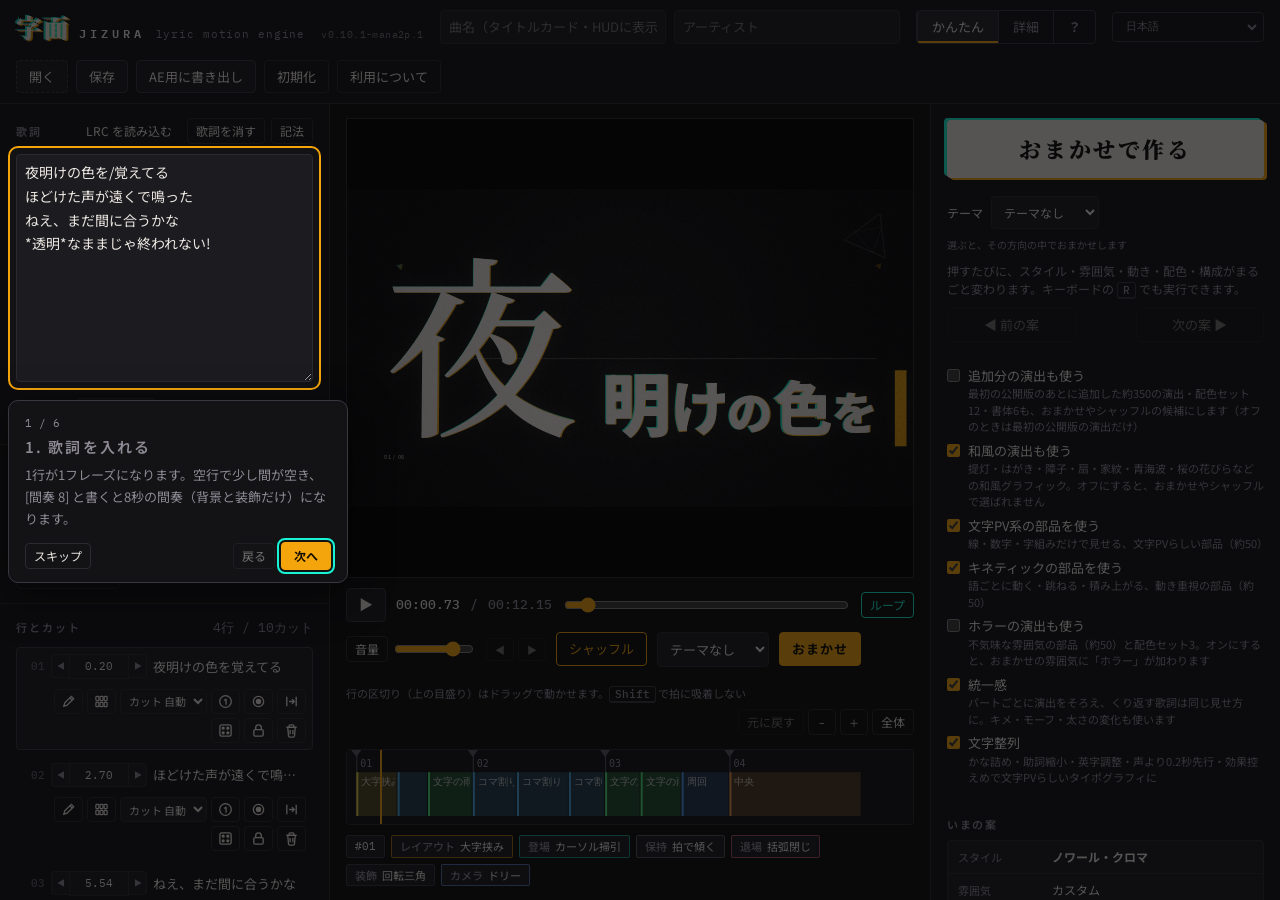
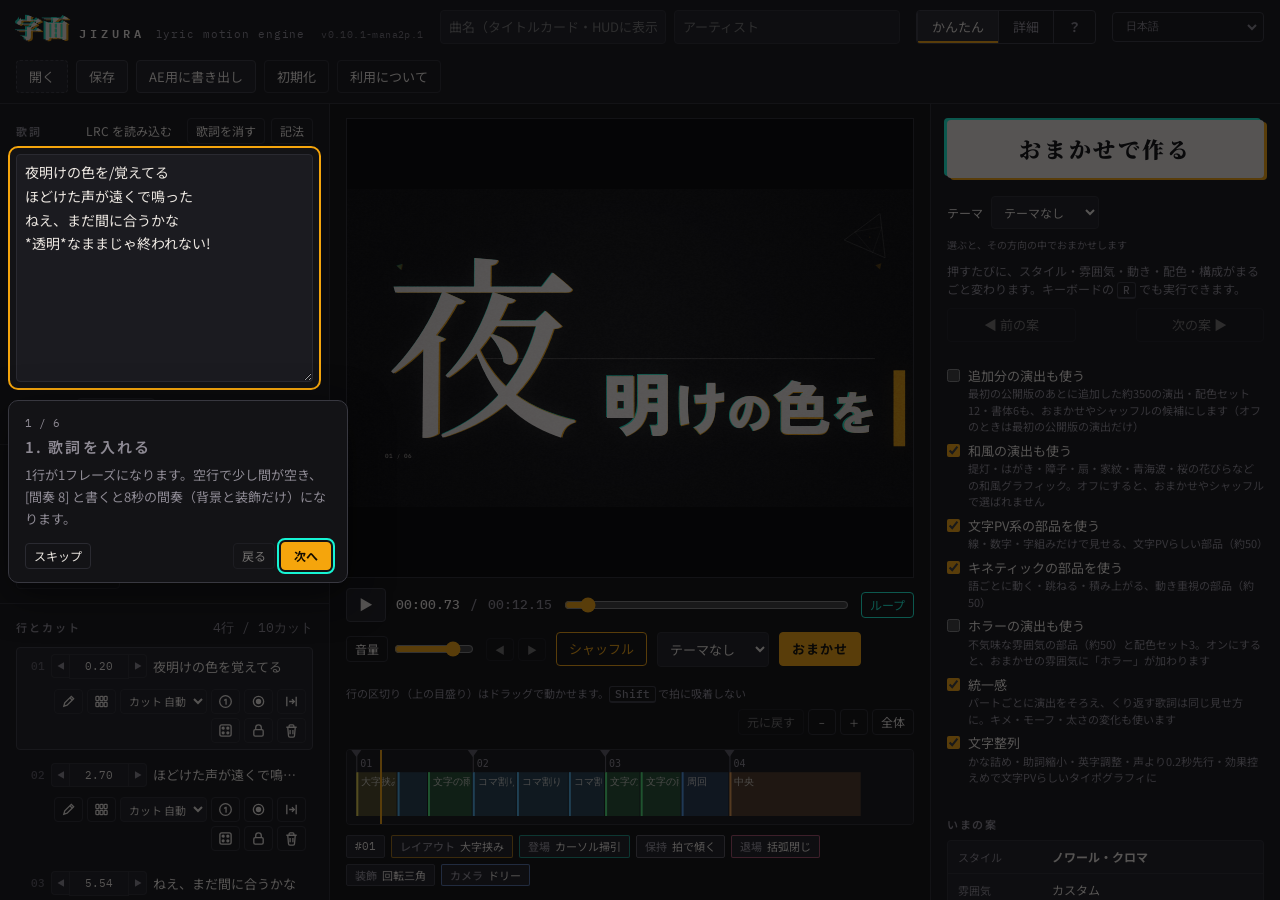
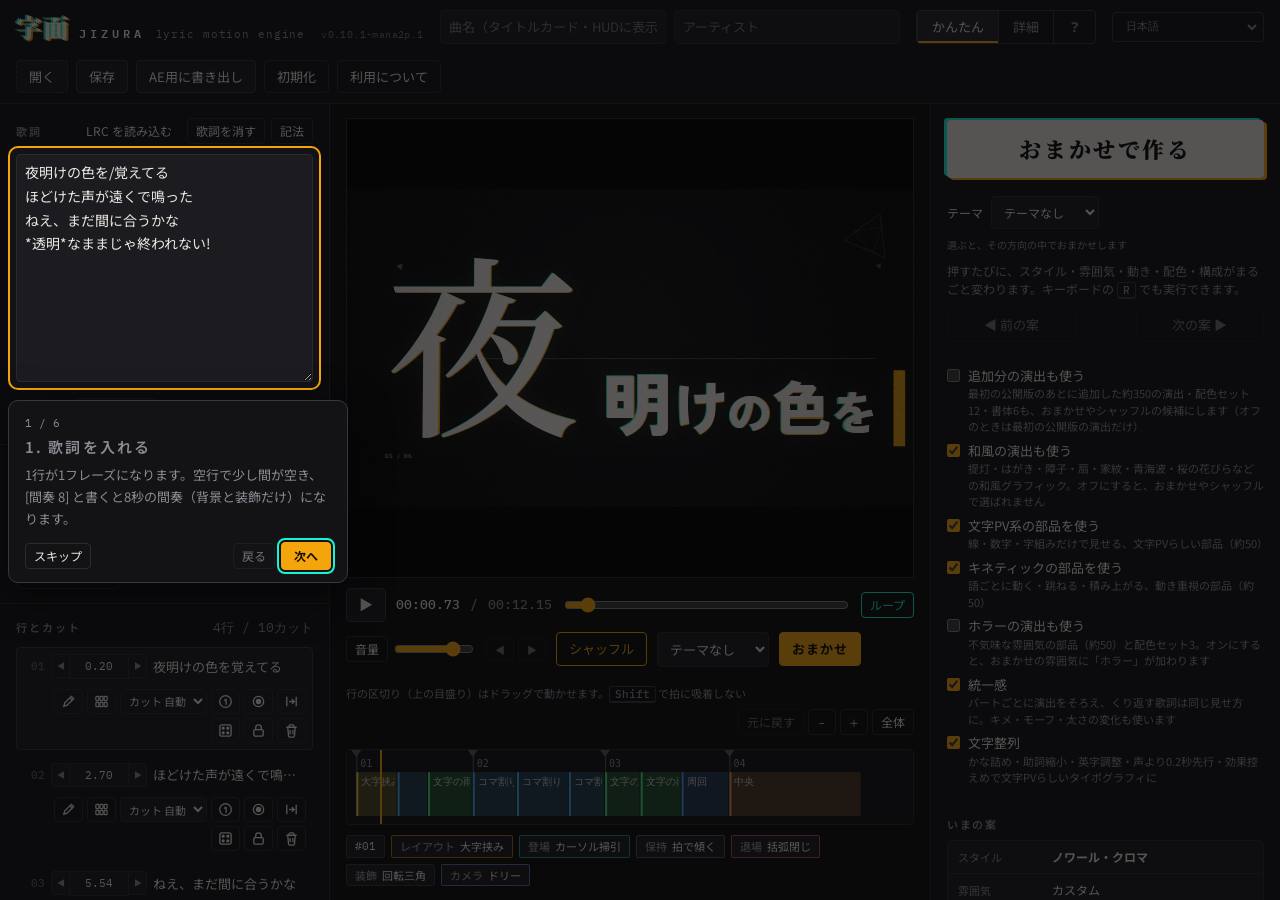
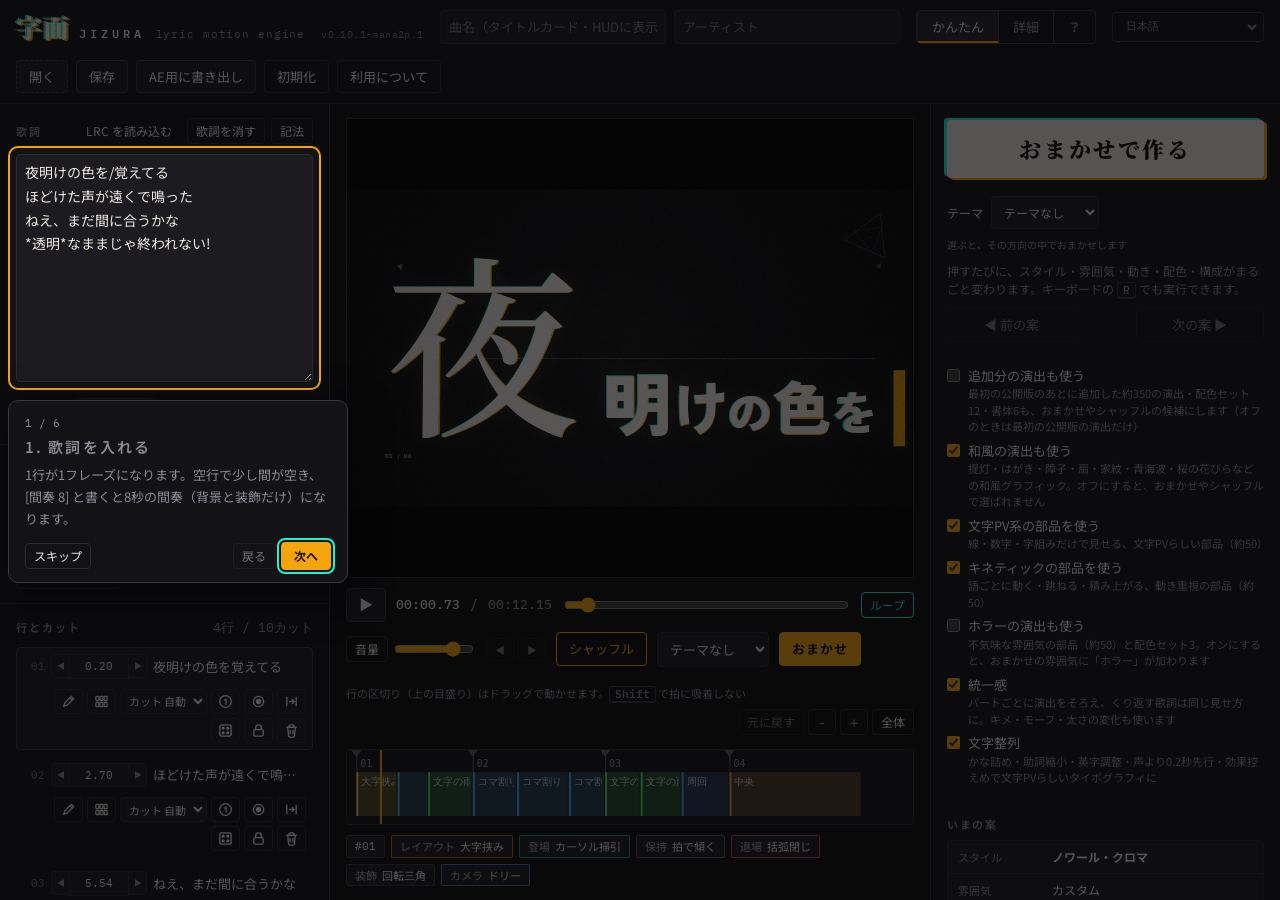
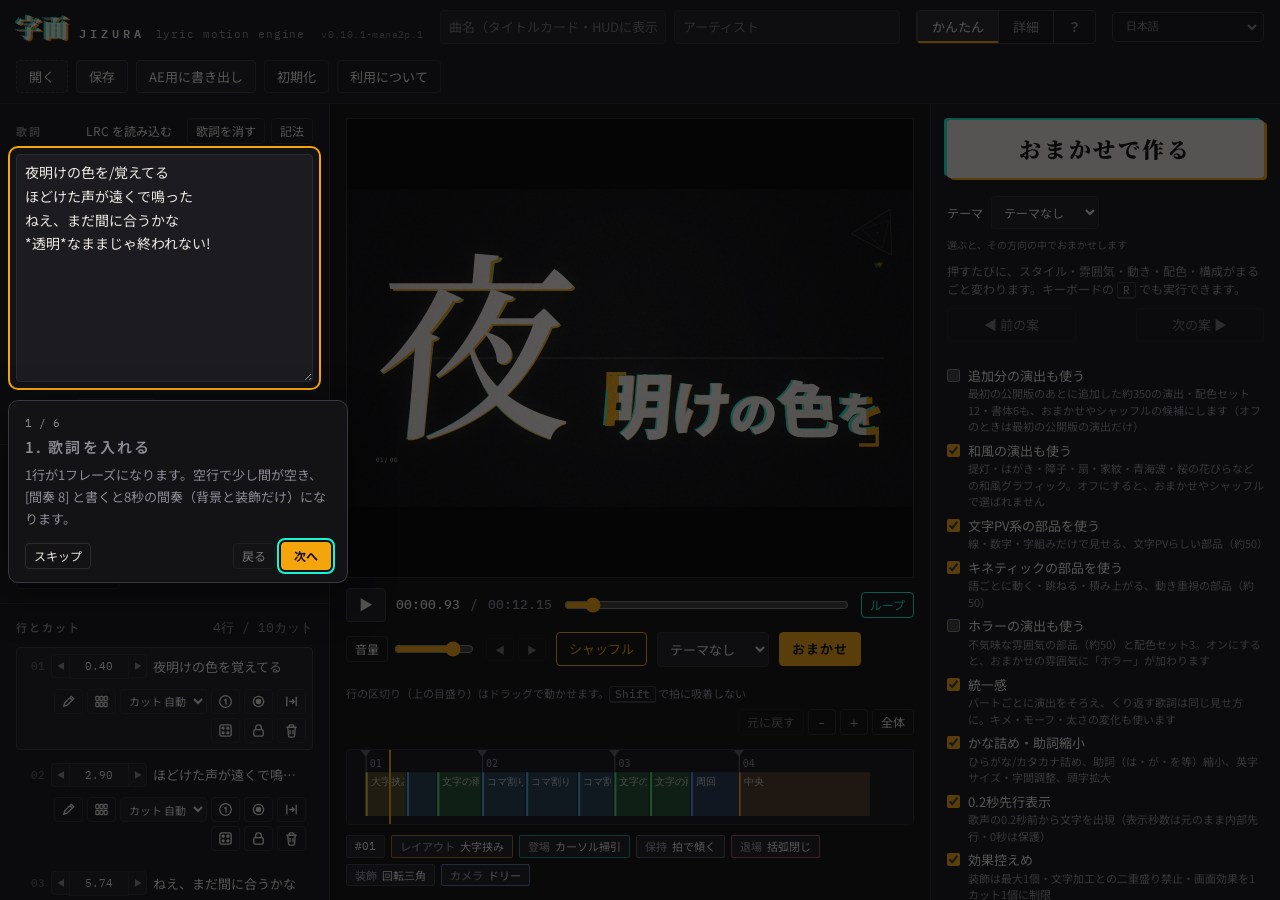
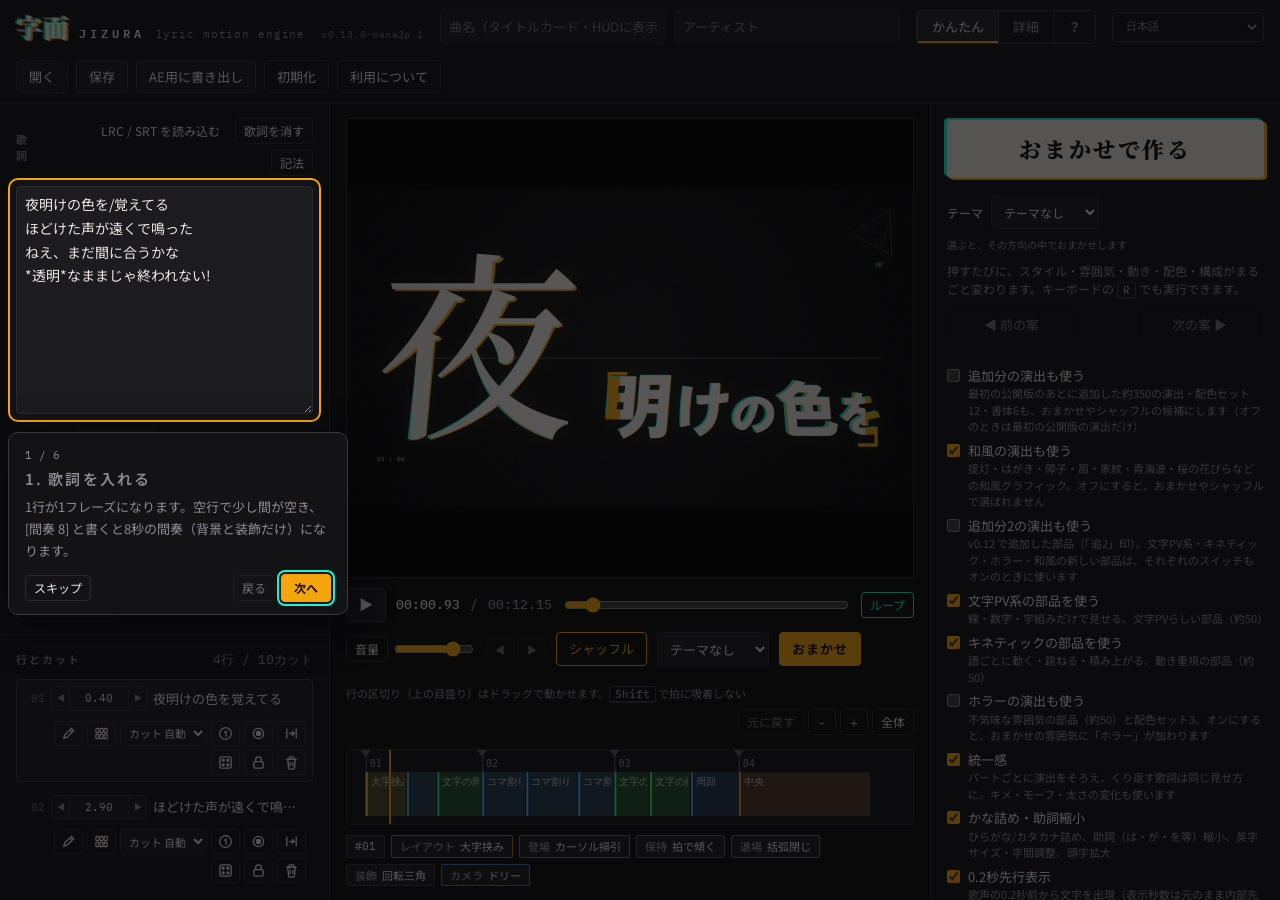
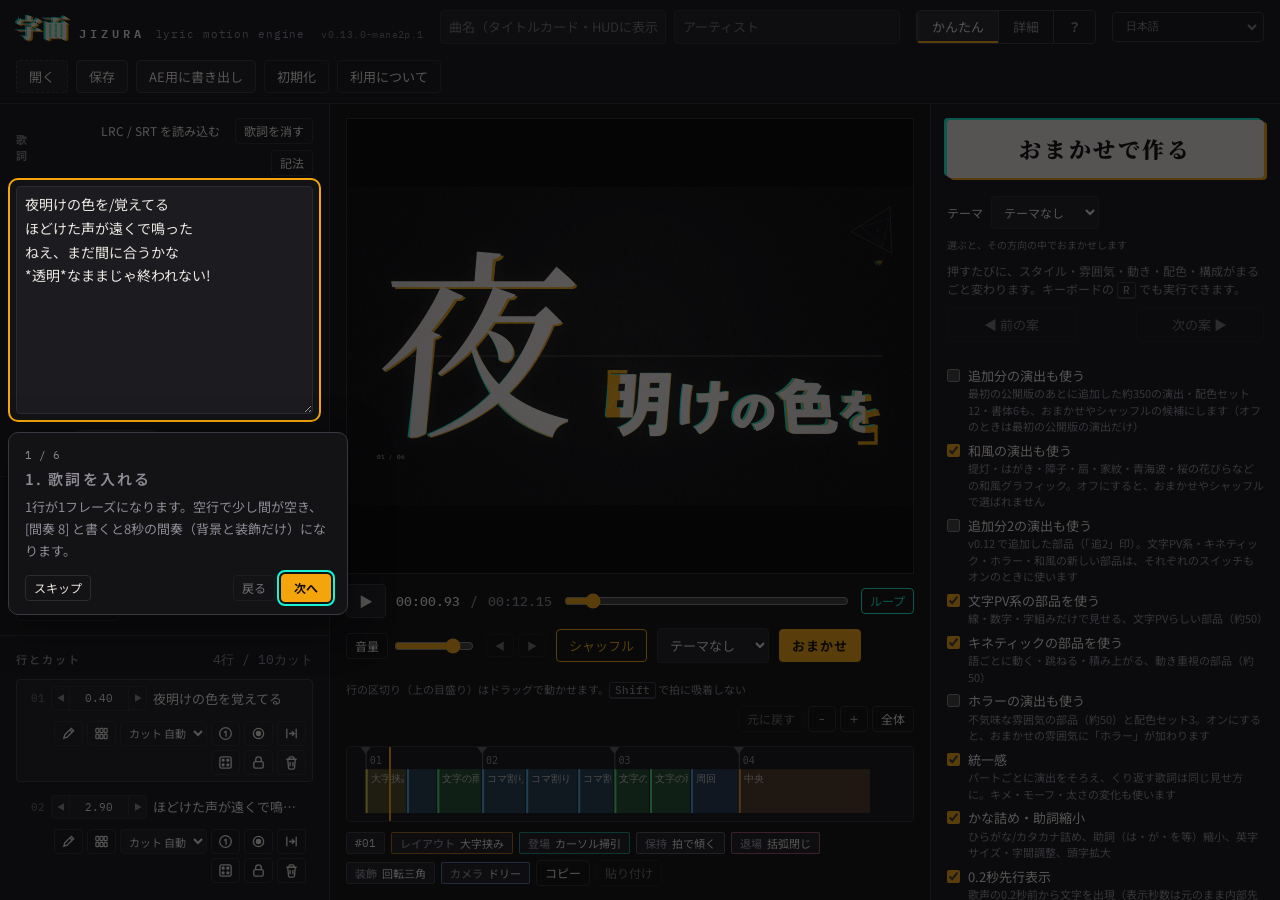
